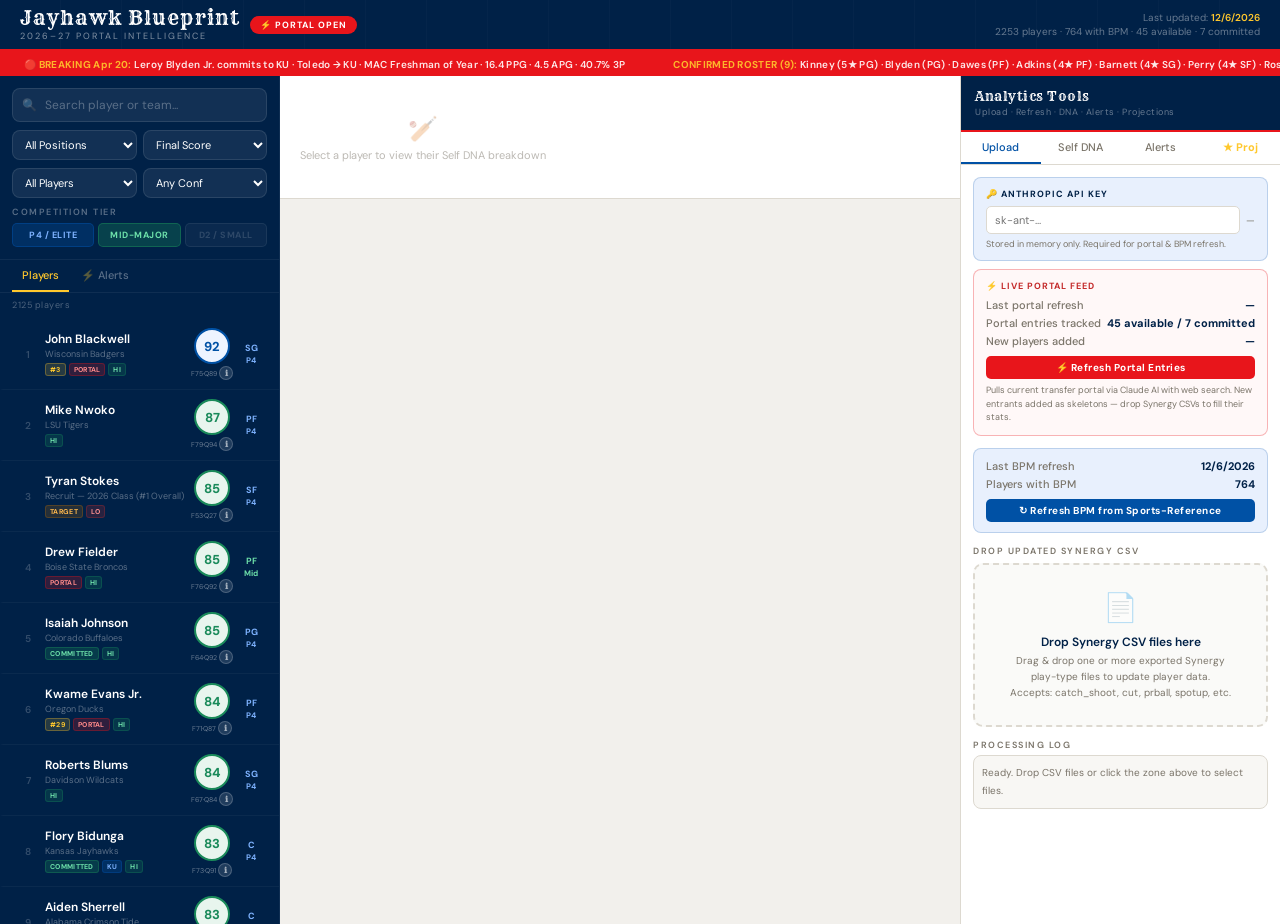
==== index.html @ 36482460 "Initial commit: Jayhawk Blueprint portal tracker" ====
<!DOCTYPE html>
<html lang="en">
<head>
<meta charset="UTF-8">
<meta name="viewport" content="width=device-width,initial-scale=1.0">
<title>Jayhawk Blueprint — 2026-27 Portal Intelligence</title>
<link rel="preconnect" href="https://fonts.googleapis.com">
<link rel="preconnect" href="https://fonts.gstatic.com" crossorigin>
<link href="https://fonts.googleapis.com/css2?family=Rye&family=Playfair+Display:wght@700;900&family=DM+Sans:wght@300;400;500;600&display=swap" rel="stylesheet">
<style>
:root {
  --ku-blue: #0051A5;
  --ku-crimson: #E8151B;
  --ku-gold: #FFC82D;
  --ku-dark: #002147;
  --ku-light: #E8F0FD;
  --bg: #F2F0EC;
  --surface: #FFFFFF;
  --border: #DDD9D0;
  --text: #1A1A1A;
  --muted: #7A7469;
  --radius: 8px;
  --green: #1A8A5A;
  --amber: #B86A00;
  --red: #C42B2B;
}
*{box-sizing:border-box;margin:0;padding:0}
body{font-family:'DM Sans',sans-serif;background:var(--bg);color:var(--text);height:100vh;overflow:hidden;font-size:13px}

/* ── HEADER ── */
.hdr {
  background:var(--ku-dark);
  background-image: repeating-linear-gradient(
    90deg,
    transparent,
    transparent 60px,
    rgba(255,255,255,0.02) 60px,
    rgba(255,255,255,0.02) 61px
  );
  padding:0 20px;
  display:flex;align-items:center;justify-content:space-between;
  height:52px;border-bottom:3px solid var(--ku-crimson);
  flex-shrink:0;
}
.hdr-brand{display:flex;align-items:center;gap:10px}
.hdr-title{font-family:'Rye',serif;font-size:20px;color:#fff;letter-spacing:1px;line-height:1}
.hdr-sub{font-size:9px;color:rgba(255,255,255,0.5);letter-spacing:2px;text-transform:uppercase;margin-top:2px}
.hdr-badge{background:var(--ku-crimson);color:#fff;font-size:9px;font-weight:700;padding:3px 10px;border-radius:20px;letter-spacing:1px;text-transform:uppercase}
.hdr-meta{color:rgba(255,255,255,0.4);font-size:10px;text-align:right}
.hdr-meta span{color:var(--ku-gold);font-weight:600}

/* ── LAYOUT ── */
.app{display:grid;grid-template-columns:280px 1fr 320px;height:calc(100vh - 52px);overflow:hidden;transition:grid-template-columns .3s ease}
.app.proj-expanded{grid-template-columns:0px 1fr 680px}

/* ── LEFT SIDEBAR ── */
.sidebar{background:var(--ku-dark);display:flex;flex-direction:column;overflow:hidden;border-right:1px solid rgba(255,255,255,0.06);transition:opacity .2s}
.app.proj-expanded .sidebar{opacity:0;pointer-events:none;overflow:hidden}

.filter-section{padding:12px;border-bottom:1px solid rgba(255,255,255,0.06)}
.filter-label{font-size:9px;font-weight:600;color:rgba(255,255,255,0.35);text-transform:uppercase;letter-spacing:1.5px;margin-bottom:6px}

.search-wrap{position:relative;margin-bottom:8px}
.search-wrap input{
  width:100%;padding:8px 10px 8px 32px;
  background:rgba(255,255,255,0.07);border:1px solid rgba(255,255,255,0.1);
  border-radius:var(--radius);color:#fff;font-size:12px;font-family:'DM Sans',sans-serif;
  transition:border-color .15s;
}
.search-wrap input:focus{outline:none;border-color:var(--ku-gold)}
.search-wrap input::placeholder{color:rgba(255,255,255,0.3)}
.search-icon{position:absolute;left:10px;top:50%;transform:translateY(-50%);font-size:12px;opacity:.4;pointer-events:none}

.select-row{display:grid;grid-template-columns:1fr 1fr;gap:6px;margin-bottom:8px}
.ctl-select{
  width:100%;padding:6px 8px;background:rgba(255,255,255,0.07);
  border:1px solid rgba(255,255,255,0.1);border-radius:var(--radius);
  color:#fff;font-size:11px;font-family:'DM Sans',sans-serif;cursor:pointer;
}
.ctl-select:focus{outline:none;border-color:var(--ku-gold)}
.ctl-select option{background:#1a2744;color:#fff}

.tier-pills{display:flex;gap:4px}
.tpill{
  flex:1;padding:5px 0;text-align:center;font-size:9px;font-weight:700;
  border-radius:5px;cursor:pointer;border:1.5px solid;letter-spacing:.5px;
  text-transform:uppercase;transition:all .15s;
}
.tpill[data-t="1"]{background:rgba(0,81,165,0.3);color:#7EB3FF;border-color:rgba(0,81,165,0.5)}
.tpill[data-t="2"]{background:rgba(26,138,90,0.3);color:#6DE0AA;border-color:rgba(26,138,90,0.5)}
.tpill[data-t="3"]{background:rgba(100,90,80,0.2);color:rgba(255,255,255,0.3);border-color:rgba(255,255,255,0.1)}
.tpill.off{background:rgba(255,255,255,0.04)!important;color:rgba(255,255,255,0.15)!important;border-color:rgba(255,255,255,0.07)!important}

/* Tab bar */
.tab-bar{display:flex;border-bottom:1px solid rgba(255,255,255,0.06);padding:0 12px;gap:2px;flex-shrink:0}
.stab{background:none;border:none;color:rgba(255,255,255,0.35);font-size:11px;font-family:'DM Sans',sans-serif;
  padding:8px 10px;cursor:pointer;border-bottom:2px solid transparent;font-weight:500;transition:all .15s}
.stab.active{color:var(--ku-gold);border-bottom-color:var(--ku-gold)}

/* Count */
.pcount{padding:6px 12px 4px;font-size:9px;color:rgba(255,255,255,0.3);letter-spacing:.5px}

/* Player list */
.plist{flex:1;overflow-y:auto;padding:4px 0}
.plist::-webkit-scrollbar{width:3px}
.plist::-webkit-scrollbar-thumb{background:rgba(255,255,255,0.1);border-radius:2px}

.prow{
  padding:9px 12px;cursor:pointer;display:grid;
  grid-template-columns:26px 1fr 38px 32px;gap:4px;align-items:center;
  border-left:3px solid transparent;transition:all .12s;
}
.prow:hover{background:rgba(255,255,255,0.05);border-left-color:var(--ku-gold)}
.prow.active{background:rgba(0,81,165,0.25);border-left-color:var(--ku-blue)}
.prow + .prow{border-top:1px solid rgba(255,255,255,0.04)}

.p-rank{font-size:10px;color:rgba(255,255,255,0.2);text-align:center;font-weight:600}
.p-name{font-size:12px;font-weight:600;color:#fff;line-height:1.2;overflow:hidden;text-overflow:ellipsis;white-space:nowrap}
.p-team{font-size:9px;color:rgba(255,255,255,0.35);overflow:hidden;text-overflow:ellipsis;white-space:nowrap;margin-top:1px}
.p-badges{display:flex;gap:3px;margin-top:3px;flex-wrap:wrap}

.badge{display:inline-block;font-size:7px;padding:1px 4px;border-radius:3px;font-weight:700;letter-spacing:.3px;white-space:nowrap}
.bdg-portal{background:rgba(232,21,27,0.2);color:#FF8A8A;border:1px solid rgba(232,21,27,0.3)}
.bdg-ku{background:rgba(0,81,165,0.3);color:#7EB3FF;border:1px solid rgba(0,81,165,0.4)}
.bdg-rank{background:rgba(255,200,45,0.15);color:var(--ku-gold);border:1px solid rgba(255,200,45,0.3)}
.bdg-hi{background:rgba(26,138,90,0.2);color:#6DE0AA;border:1px solid rgba(26,138,90,0.3)}
.bdg-md{background:rgba(184,106,0,0.2);color:#FFB84D;border:1px solid rgba(184,106,0,0.3)}
.bdg-lo{background:rgba(196,43,43,0.2);color:#FF9090;border:1px solid rgba(196,43,43,0.3)}
.bdg-pos{background:rgba(255,255,255,0.08);color:rgba(255,255,255,0.6);border:1px solid rgba(255,255,255,0.12)}
.bdg-signed{background:rgba(26,138,90,0.25);color:#6DE0AA;border:1px solid rgba(26,138,90,0.4)}

.fit-chip{
  width:36px;height:36px;border-radius:50%;display:flex;align-items:center;
  justify-content:center;font-size:13px;font-weight:800;flex-shrink:0;font-family:'DM Sans',sans-serif;
}

.p-pos{font-size:9px;font-weight:700;text-align:center;color:rgba(255,255,255,0.4)}

/* ── MAIN PANEL ── */
.main{display:flex;flex-direction:column;overflow:hidden;background:var(--bg)}

/* Detail header */
.det-hdr{
  background:var(--surface);border-bottom:1px solid var(--border);
  padding:16px 20px;flex-shrink:0;display:flex;align-items:flex-start;gap:14px;
  min-height:90px;
}
.det-name{font-family:'Playfair Display',serif;font-size:24px;font-weight:900;line-height:1;color:var(--ku-dark)}
.det-meta{font-size:11px;color:var(--muted);margin-top:4px}
.det-badges{display:flex;gap:5px;margin-top:8px;flex-wrap:wrap}
.det-badge{padding:3px 10px;border-radius:20px;font-size:10px;font-weight:700;letter-spacing:.3px}
.det-portal{background:#FEE;color:var(--red);border:1px solid #FFCCCB}
.det-ku{background:#EEF4FF;color:var(--ku-blue);border:1px solid #BFCFED}
.det-tgt{background:#FFF8E0;color:var(--amber);border:1px solid #FFE099}
.det-signed{background:#EEFAF4;color:var(--green);border:1px solid #B3DEC8}
.det-empty{display:flex;flex-direction:column;align-items:center;justify-content:center;height:90px;color:var(--muted)}
.det-empty-icon{font-size:24px;margin-bottom:4px;opacity:.3}
.det-empty-txt{font-size:11px;opacity:.5}

.det-fit{width:64px;height:64px;border-radius:50%;display:flex;align-items:center;justify-content:center;font-size:22px;font-weight:900;flex-shrink:0;font-family:'DM Sans',sans-serif}

/* Stats grid */
.det-body{flex:1;overflow-y:auto;padding:16px 20px}
.det-body::-webkit-scrollbar{width:4px}
.det-body::-webkit-scrollbar-thumb{background:var(--border);border-radius:2px}

.stats-grid{display:grid;grid-template-columns:1fr 1fr;gap:12px;margin-bottom:16px}
.stat-card{background:var(--surface);border-radius:var(--radius);padding:12px;border:1px solid var(--border)}
.stat-card-title{font-size:9px;font-weight:700;text-transform:uppercase;letter-spacing:1.5px;color:var(--muted);margin-bottom:10px;display:flex;align-items:center;gap:5px}
.stat-card-title span{width:4px;height:4px;border-radius:50%;display:inline-block}

.stat-row{display:flex;justify-content:space-between;align-items:center;padding:5px 0;border-bottom:1px solid #F5F5F2;font-size:11px}
.stat-row:last-child{border:none}
.stat-key{color:var(--muted);display:flex;align-items:center;gap:4px}
.stat-bench{font-size:9px;color:#CCC}
.stat-val{font-weight:700;display:flex;align-items:center;gap:4px}
.chk-pass{color:var(--green)}
.chk-fail{color:var(--red)}
.val-na{color:#CCC;font-weight:400;font-size:10px}

.scout-card{background:var(--surface);border-radius:var(--radius);padding:12px 14px;border:1px solid var(--border);margin-bottom:12px}
.scout-title{font-size:9px;font-weight:700;text-transform:uppercase;letter-spacing:1.5px;color:var(--muted);margin-bottom:8px}
.scout-text{font-size:11px;line-height:1.7;color:#444}

/* ── RIGHT PANEL ── */
.right{background:var(--surface);border-left:1px solid var(--border);display:flex;flex-direction:column;overflow:hidden}

.right-hdr{
  background:var(--ku-dark);padding:12px 14px;flex-shrink:0;
  border-bottom:2px solid var(--ku-crimson);
}
.right-hdr-title{font-family:'Rye',serif;font-size:13px;color:#fff;letter-spacing:.5px}
.right-hdr-sub{font-size:9px;color:rgba(255,255,255,.4);margin-top:2px;letter-spacing:.5px}

.right-tabs{display:flex;border-bottom:1px solid var(--border);flex-shrink:0}
.rtab{flex:1;padding:8px 6px;font-size:11px;font-weight:500;cursor:pointer;background:none;border:none;
  border-bottom:2px solid transparent;color:var(--muted);font-family:'DM Sans',sans-serif;transition:all .15s}
.rtab.active{color:var(--ku-blue);border-bottom-color:var(--ku-blue)}

.rpanel{flex:1;overflow-y:auto;display:none;padding:12px}
.rpanel.active{display:block}
.rpanel::-webkit-scrollbar{width:4px}
.rpanel::-webkit-scrollbar-thumb{background:var(--border);border-radius:2px}

/* Upload zone */
.upload-zone{
  border:2px dashed var(--border);border-radius:10px;padding:24px;
  text-align:center;cursor:pointer;transition:all .2s;margin-bottom:12px;
  background:#FAFAF8;
}
.upload-zone:hover,.upload-zone.drag{border-color:var(--ku-blue);background:var(--ku-light)}
.upload-icon{font-size:28px;margin-bottom:8px;opacity:.5}
.upload-title{font-size:12px;font-weight:600;color:var(--ku-dark);margin-bottom:3px}
.upload-sub{font-size:10px;color:var(--muted);line-height:1.6}
.upload-input{display:none}

.upload-status{background:#EEFAF4;border:1px solid #B3DEC8;border-radius:var(--radius);padding:8px 10px;font-size:11px;color:var(--green);margin-bottom:8px;display:none}
.upload-error{background:#FEF2F2;border:1px solid #FFCCCB;border-radius:var(--radius);padding:8px 10px;font-size:11px;color:var(--red);margin-bottom:8px;display:none}

.upload-log{background:#F8F7F4;border-radius:var(--radius);padding:8px;font-size:10px;color:var(--muted);line-height:1.8;max-height:120px;overflow-y:auto;border:1px solid var(--border)}

/* Refresh status */
.refresh-card{background:var(--ku-light);border:1px solid rgba(0,81,165,.2);border-radius:var(--radius);padding:10px 12px;margin-bottom:12px}
.refresh-row{display:flex;justify-content:space-between;align-items:center;font-size:11px}
.refresh-label{color:var(--muted);font-weight:500}
.refresh-val{font-weight:700;color:var(--ku-dark)}
.refresh-btn{background:var(--ku-blue);color:#fff;border:none;border-radius:5px;padding:5px 10px;font-size:10px;font-weight:700;cursor:pointer;font-family:'DM Sans',sans-serif;margin-top:8px;width:100%;letter-spacing:.5px}
.refresh-btn:hover{background:var(--ku-dark)}
.refresh-btn:active{transform:scale(.98)}

/* DNA panel */
.dna-group{border:1px solid var(--border);border-radius:var(--radius);overflow:hidden;margin-bottom:10px}
.dna-hdr{padding:8px 10px;font-size:10px;font-weight:700;color:#fff;letter-spacing:.5px}
.dna-row{display:grid;grid-template-columns:1fr 64px 36px;gap:6px;padding:6px 10px;border-bottom:1px solid #F5F5F2;align-items:start;font-size:10px}
.dna-row:last-child{border:none}
.dna-metric{font-weight:600;color:var(--text)}
.dna-desc{font-size:9px;color:var(--muted);margin-top:1px}
.dna-bench{font-weight:800;text-align:center}
.dna-wt{color:var(--muted);text-align:center;font-size:9px}
.req-dot{display:inline-block;width:5px;height:5px;background:var(--red);border-radius:50%;vertical-align:middle;margin-left:3px}

/* Alerts */
.alert-card{border:1px solid #FFE099;border-radius:var(--radius);padding:10px 12px;margin-bottom:8px;background:#FFFBF0}
.alert-lvl{font-size:9px;font-weight:800;color:var(--red);letter-spacing:.5px;text-transform:uppercase;margin-bottom:3px}
.alert-name{font-size:12px;font-weight:700;color:var(--ku-dark);margin-bottom:4px;line-height:1.3}
.alert-body{font-size:10px;color:#555;line-height:1.6}

/* Empty state */
.empty-state{padding:32px 16px;text-align:center;color:rgba(255,255,255,0.25)}
.empty-icon{font-size:32px;margin-bottom:8px;opacity:.4}
.empty-txt{font-size:11px;line-height:1.6}

/* Scrollbar for main */
.det-body::-webkit-scrollbar-track{background:#F5F5F2}

/* ── SCORE BREAKDOWN MODAL ── */
.score-modal-overlay{
  position:fixed;inset:0;background:rgba(0,10,30,0.65);z-index:9999;
  display:flex;align-items:center;justify-content:center;
  opacity:0;pointer-events:none;transition:opacity .18s;
  backdrop-filter:blur(2px);
}
.score-modal-overlay.open{opacity:1;pointer-events:all;}
.score-modal{
  background:#fff;border-radius:12px;width:480px;max-width:95vw;max-height:85vh;
  overflow:hidden;display:flex;flex-direction:column;
  box-shadow:0 24px 64px rgba(0,10,40,0.35);
  transform:translateY(8px) scale(0.98);transition:transform .18s;
}
.score-modal-overlay.open .score-modal{transform:translateY(0) scale(1);}
.score-modal-hdr{
  background:var(--ku-dark);padding:14px 18px;display:flex;align-items:flex-start;justify-content:space-between;
  border-bottom:3px solid var(--ku-crimson);flex-shrink:0;
}
.score-modal-title{font-family:'Rye',serif;font-size:14px;color:#fff;letter-spacing:.5px;line-height:1.3}
.score-modal-sub{font-size:10px;color:rgba(255,255,255,.45);margin-top:3px;line-height:1.4}
.score-modal-close{
  background:none;border:none;color:rgba(255,255,255,.5);font-size:20px;cursor:pointer;
  padding:0 2px;line-height:1;flex-shrink:0;margin-left:12px;
  transition:color .12s;
}
.score-modal-close:hover{color:#fff;}
.score-modal-body{overflow-y:auto;padding:16px 18px;flex:1;}
.score-modal-body::-webkit-scrollbar{width:4px}
.score-modal-body::-webkit-scrollbar-thumb{background:var(--border);border-radius:2px}

.score-section{margin-bottom:16px;}
.score-section-title{
  font-size:9px;font-weight:700;text-transform:uppercase;letter-spacing:1.5px;
  color:var(--muted);margin-bottom:8px;display:flex;align-items:center;gap:6px;
}
.score-section-title::after{content:'';flex:1;height:1px;background:var(--border);}

.score-formula-bar{
  background:#F8F6F0;border:1px solid var(--border);border-radius:8px;
  padding:10px 12px;margin-bottom:14px;
}
.score-formula-eq{font-size:11px;color:var(--text);line-height:1.7;font-family:monospace;}
.score-formula-eq strong{color:var(--ku-blue);}

.score-component-row{
  display:grid;grid-template-columns:1fr 80px 60px;gap:8px;
  align-items:center;padding:5px 0;border-bottom:1px solid #F5F3EF;font-size:11px;
}
.score-component-row:last-child{border:none;}
.score-comp-label{color:var(--text);font-weight:500;line-height:1.3;}
.score-comp-label small{display:block;font-size:9px;color:var(--muted);font-weight:400;margin-top:1px;}
.score-comp-bar-wrap{height:6px;background:#EEE;border-radius:3px;overflow:hidden;}
.score-comp-bar{height:100%;border-radius:3px;transition:width .3s;}
.score-comp-val{font-weight:800;text-align:right;}

.score-weight-chip{
  display:inline-block;background:#EEF4FF;color:var(--ku-blue);
  border:1px solid rgba(0,81,165,.2);border-radius:4px;
  font-size:9px;font-weight:700;padding:1px 5px;margin-left:4px;
}
.score-final-row{
  background:var(--ku-dark);border-radius:8px;padding:10px 14px;
  display:flex;align-items:center;justify-content:space-between;margin-top:10px;
}
.score-final-label{font-size:11px;font-weight:700;color:rgba(255,255,255,.7);}
.score-final-val{font-size:20px;font-weight:900;font-family:'Playfair Display',serif;}

/* info button */
.score-info-btn{
  display:inline-flex;align-items:center;justify-content:center;
  width:15px;height:15px;border-radius:50%;
  background:rgba(0,81,165,0.12);border:1px solid rgba(0,81,165,0.25);
  color:var(--ku-blue);font-size:9px;font-weight:800;
  cursor:pointer;vertical-align:middle;margin-left:5px;
  transition:all .12s;flex-shrink:0;line-height:1;
  font-family:'DM Sans',sans-serif;
}
.score-info-btn:hover{background:var(--ku-blue);color:#fff;border-color:var(--ku-blue);}
.score-info-btn-lg{
  width:18px;height:18px;font-size:10px;
}

/* list panel info btn */
.fit-info-wrap{position:relative;display:flex;flex-direction:column;align-items:center;gap:2px;}
.fit-info-btn{
  width:14px;height:14px;border-radius:50%;
  background:rgba(255,255,255,0.12);border:1px solid rgba(255,255,255,0.2);
  color:rgba(255,255,255,0.6);font-size:8px;font-weight:800;
  cursor:pointer;display:flex;align-items:center;justify-content:center;
  transition:all .12s;
  font-family:'DM Sans',sans-serif;
}
.fit-info-btn:hover{background:var(--ku-gold);color:var(--ku-dark);border-color:var(--ku-gold);}

/* Ticker */
.ticker{height:24px;background:var(--ku-crimson);display:flex;align-items:center;overflow:hidden;flex-shrink:0}
.ticker-inner{display:flex;animation:ticker 40s linear infinite;white-space:nowrap}
.ticker-item{font-size:10px;color:#fff;padding:0 24px;font-weight:600;letter-spacing:.3px;opacity:.9}
.ticker-item strong{color:var(--ku-gold)}
@keyframes ticker{0%{transform:translateX(0)}100%{transform:translateX(-50%)}}

/* Fit color util */
.fc-99{background:#001F5B20;color:#0051A5;border:2px solid #0051A5}
.fc-90{background:#0051A520;color:#0051A5;border:2px solid #3B7FCC}
.fc-80{background:#1A8A5A20;color:#1A8A5A;border:2px solid #1A8A5A}
.fc-70{background:#B86A0020;color:#B86A00;border:2px solid #B86A00}
.fc-lo{background:#C42B2B15;color:#C42B2B;border:2px solid #C42B2B}

</style>
</head>
<body>

<!-- HEADER -->
<div class="hdr">
  <div class="hdr-brand">
    <div>
      <div class="hdr-title">Jayhawk Blueprint</div>
      <div class="hdr-sub">2026–27 Portal Intelligence</div>
    </div>
    <div class="hdr-badge">&#9889; Portal Open</div>
  </div>
  <div class="hdr-meta">
    <div>Last updated: <span id="lastUpdate">—</span></div>
    <div id="playerCount" style="margin-top:1px">— players &middot; — with BPM</div>
  </div>
</div>

<!-- TICKER -->
<div class="ticker">
  <div class="ticker-inner" id="tickerInner">
    <span class="ticker-item"><strong>🔴 BREAKING Apr 20:</strong> Leroy Blyden Jr. commits to KU · Toledo → KU · MAC Freshman of Year · 16.4 PPG · 4.5 APG · 40.7% 3P</span>
    <span class="ticker-item"><strong>CONFIRMED ROSTER (9):</strong> Kinney (5★ PG) · Blyden (PG) · Dawes (PF) · Adkins (4★ PF) · Barnett (4★ SG) · Perry (4★ SF) · Rosario · Mbiya (C, likely) · Allen</span>
    <span class="ticker-item"><strong>HOT TARGETS (portal closes Apr 21):</strong> Tyran Stokes #1 recruit (247CB favors KU) · V. Miller OSU SG visiting today · Anton Bonke 7-2 C · Moustapha Thiam C</span>
    <span class="ticker-item"><strong>MISSED:</strong> Hill Jr. → Tennessee · DeSean Goode → Miami · Terrence Brown → UNC trending · Thiam → Michigan visit (fading for KU)</span>
    <span class="ticker-item"><strong>🔴 BREAKING Apr 20:</strong> Leroy Blyden Jr. commits to KU · Toledo → KU · MAC Freshman of Year · 16.4 PPG · 4.5 APG · 40.7% 3P</span>
    <span class="ticker-item"><strong>CONFIRMED ROSTER (9):</strong> Kinney (5★ PG) · Blyden (PG) · Dawes (PF) · Adkins (4★ PF) · Barnett (4★ SG) · Perry (4★ SF) · Rosario · Mbiya (C, likely) · Allen</span>
    <span class="ticker-item"><strong>HOT TARGETS (portal closes Apr 21):</strong> Tyran Stokes #1 recruit (247CB favors KU) · V. Miller OSU SG visiting today · Anton Bonke 7-2 C · Moustapha Thiam C</span>
    <span class="ticker-item"><strong>MISSED:</strong> Hill Jr. → Tennessee · DeSean Goode → Miami · Terrence Brown → UNC trending · Thiam → Michigan visit (fading for KU)</span>
  </div>
</div>

<!-- APP BODY -->
<div class="app">

  <!-- LEFT: SIDEBAR -->
  <div class="sidebar">
    <div class="filter-section">
      <div class="search-wrap">
        <span class="search-icon">&#128269;</span>
        <input type="text" id="sBox" placeholder="Search player or team..." oninput="filter()">
      </div>
      <div class="select-row">
        <select class="ctl-select" id="posF" onchange="filter()">
          <option value="">All Positions</option>
          <option value="PG">PG</option>
          <option value="SG">SG</option>
          <option value="SF">SF / Wing</option>
          <option value="PF">PF</option>
          <option value="C">C</option>
        </select>
        <select class="ctl-select" id="sortF" onchange="filter()">
          <option value="fit">Final Score</option>
          <option value="v2_ku_fit">KU Fit</option>
          <option value="v2_quality">Player Quality</option>
          <option value="v2_trans">Translation</option>
          <option value="bpm">BPM</option>
          <option value="catch_shoot_ppp">C&amp;S PPP</option>
          <option value="cut_ppp">Cut PPP</option>
          <option value="prball_ppp">P&amp;R BH</option>
          <option value="prroll_ppp">Roll PPP</option>
          <option value="spotup_ppp">Spot-Up</option>
          <option value="poss">Possessions</option>
        </select>
      </div>
      <div class="select-row">
        <select class="ctl-select" id="srcF" onchange="filter()">
          <option value="">All Players</option>
          <option value="portal">Portal (Available)</option>
          <option value="committed">Portal (Committed)</option>
          <option value="allportal">All Portal</option>
          <option value="ku">KU Roster</option>
        </select>
        <select class="ctl-select" id="confF" onchange="filter()">
          <option value="">Any Conf</option>
          <option value="HIGH">High conf</option>
          <option value="MED">Med+</option>
        </select>
      </div>
      <div class="filter-label" style="margin-bottom:5px">Competition Tier</div>
      <div class="tier-pills">
        <div class="tpill" data-t="1" onclick="toggleTier(1)">P4 / Elite</div>
        <div class="tpill" data-t="2" onclick="toggleTier(2)">Mid-Major</div>
        <div class="tpill off" data-t="3" onclick="toggleTier(3)">D2 / Small</div>
      </div>
    </div>

    <div class="tab-bar">
      <button class="stab active" data-v="pool" onclick="showSTab('pool')">Players</button>
      <button class="stab" data-v="alerts" onclick="showSTab('alerts')">&#9889; Alerts</button>
    </div>

    <div id="pcount" class="pcount">— players</div>
    <div class="plist" id="plist"></div>
    <div id="salerts" style="display:none;flex:1;overflow-y:auto;padding:8px">
      <div id="alertListS"></div>
    </div>
  </div>

  <!-- CENTER: MAIN DETAIL -->
  <div class="main">
    <div class="det-hdr" id="detHdr">
      <div class="det-empty">
        <div class="det-empty-icon">&#127951;</div>
        <div class="det-empty-txt">Select a player to view their Self DNA breakdown</div>
      </div>
    </div>
    <div class="det-body" id="detBody">
      <!-- populated on player select -->
    </div>
  </div>

  <!-- RIGHT: TOOLS PANEL -->
  <div class="right">
    <div class="right-hdr">
      <div class="right-hdr-title">Analytics Tools</div>
      <div class="right-hdr-sub">Upload &middot; Refresh &middot; DNA &middot; Alerts &middot; Projections</div>
    </div>
    <div class="right-tabs">
      <button class="rtab active" onclick="showRTab('upload')">Upload</button>
      <button class="rtab" onclick="showRTab('dna')">Self DNA</button>
      <button class="rtab" onclick="showRTab('alerts')">Alerts</button>
      <button class="rtab" onclick="showRTab('projections')" style="color:var(--ku-gold);font-weight:700">&#9733; Proj</button>
    </div>

    <!-- UPLOAD TAB -->
    <div class="rpanel active" id="rtab-upload">

      <!-- API Key -->
      <div class="refresh-card" style="margin-bottom:8px">
        <div style="font-size:9px;font-weight:700;color:var(--ku-dark);text-transform:uppercase;letter-spacing:1px;margin-bottom:6px">&#128273; Anthropic API Key</div>
        <div style="display:flex;gap:6px;align-items:center">
          <input type="password" id="apiKeyInput" placeholder="sk-ant-..." style="flex:1;padding:6px 8px;font-size:11px;border:1px solid var(--border);border-radius:5px;font-family:'DM Sans',sans-serif;color:var(--text)" oninput="saveApiKey()">
          <span id="apiKeyStatus" style="font-size:10px;color:var(--muted)">—</span>
        </div>
        <div style="font-size:9px;color:var(--muted);margin-top:4px">Stored in memory only. Required for portal &amp; BPM refresh.</div>
      </div>

      <!-- Portal Refresh -->
      <div class="refresh-card" style="border-color:rgba(232,21,27,.3);background:#fff8f8">
        <div style="font-size:9px;font-weight:700;color:var(--red);text-transform:uppercase;letter-spacing:1px;margin-bottom:6px">&#9889; Live Portal Feed</div>
        <div class="refresh-row">
          <span class="refresh-label">Last portal refresh</span>
          <span class="refresh-val" id="portalRefreshTime">—</span>
        </div>
        <div class="refresh-row" style="margin-top:4px">
          <span class="refresh-label">Portal entries tracked</span>
          <span class="refresh-val" id="portalCount">—</span>
        </div>
        <div class="refresh-row" style="margin-top:4px">
          <span class="refresh-label">New players added</span>
          <span class="refresh-val" id="portalNewCount">—</span>
        </div>
        <button class="refresh-btn" style="background:var(--ku-crimson)" onclick="refreshPortal(this)">&#9889; Refresh Portal Entries</button>
        <div style="font-size:9px;color:var(--muted);margin-top:5px;line-height:1.5">Pulls current transfer portal via Claude AI with web search. New entrants added as skeletons — drop Synergy CSVs to fill their stats.</div>
      </div>

      <!-- BPM Refresh -->
      <div class="refresh-card">
        <div class="refresh-row">
          <span class="refresh-label">Last BPM refresh</span>
          <span class="refresh-val" id="bpmRefresh">—</span>
        </div>
        <div class="refresh-row" style="margin-top:4px">
          <span class="refresh-label">Players with BPM</span>
          <span class="refresh-val" id="bpmCount">—</span>
        </div>
        <button class="refresh-btn" onclick="refreshBPM(this)">&#8635; Refresh BPM from Sports-Reference</button>
      </div>

      <div class="filter-label" style="margin-bottom:6px;color:var(--muted)">Drop Updated Synergy CSV</div>
      <div class="upload-zone" id="dropZone"
        ondragover="event.preventDefault();this.classList.add('drag')"
        ondragleave="this.classList.remove('drag')"
        ondrop="handleDrop(event)"
        onclick="document.getElementById('csvInput').click()">
        <div class="upload-icon">&#128196;</div>
        <div class="upload-title">Drop Synergy CSV files here</div>
        <div class="upload-sub">
          Drag &amp; drop one or more exported Synergy<br>
          play-type files to update player data.<br>
          Accepts: catch_shoot, cut, prball, spotup, etc.
        </div>
      </div>
      <input type="file" id="csvInput" class="upload-input" multiple accept=".csv" onchange="handleFiles(this.files)">

      <div class="upload-status" id="uploadStatus"></div>
      <div class="upload-error" id="uploadError"></div>

      <div class="filter-label" style="margin-bottom:4px;color:var(--muted)">Processing Log</div>
      <div class="upload-log" id="uploadLog">Ready. Drop CSV files or click the zone above to select files.</div>
    </div>

    <!-- DNA TAB -->
    <div class="rpanel" id="rtab-dna">
      <div id="dnaContent"></div>
    </div>

    <!-- ALERTS TAB -->
    <div class="rpanel" id="rtab-alerts">
      <div id="alertsContent"></div>
    </div>

    <!-- ROSTER TAB -->

    <!-- PROJECTIONS TAB -->
    <div class="rpanel" id="rtab-projections" style="padding:0;overflow:hidden">
      <div style="display:flex;height:100%;overflow:hidden">

        <!-- LEFT COLUMN: Roster Builder -->
        <div style="width:280px;flex-shrink:0;border-right:1px solid var(--border);display:flex;flex-direction:column;overflow:hidden">
          <div style="padding:12px 14px;border-bottom:1px solid var(--border);background:#FAFAF8;flex-shrink:0">
            <div style="font-size:11px;font-weight:800;color:var(--ku-dark);margin-bottom:2px">&#127951; 2026-27 Roster Builder</div>
            <div style="font-size:9px;color:var(--muted)">Add players to see rankings update live</div>
          </div>

          <!-- Add player form -->
          <div style="padding:10px 12px;border-bottom:1px solid var(--border);flex-shrink:0;background:#fff">
            <div style="font-size:9px;font-weight:700;color:var(--muted);text-transform:uppercase;letter-spacing:1px;margin-bottom:7px">+ Add Player</div>
            <input id="projPlayerName" placeholder="Name (matches portal list)..." list="projPlayerList"
              style="width:100%;box-sizing:border-box;padding:6px 8px;font-size:11px;border:1px solid var(--border);border-radius:5px;font-family:inherit;margin-bottom:5px"
              oninput="onProjNameInput()">
            <datalist id="projPlayerList"></datalist>
            <div style="display:grid;grid-template-columns:1fr 1fr;gap:5px;margin-bottom:5px">
              <select id="projPlayerPos" style="padding:5px 6px;font-size:11px;border:1px solid var(--border);border-radius:5px;font-family:inherit">
                <option value="">Position</option>
                <option>PG</option><option>SG</option><option>SF</option><option>PF</option><option>C</option>
              </select>
              <select id="projPlayerStatus" style="padding:5px 6px;font-size:11px;border:1px solid var(--border);border-radius:5px;font-family:inherit">
                <option value="returning">Returning</option>
                <option value="portal_commit">Transfer</option>
                <option value="recruit">Recruit</option>
              </select>
            </div>
            <div style="display:grid;grid-template-columns:80px 1fr;gap:5px;margin-bottom:6px">
              <input id="projPlayerStars" type="number" min="1" max="5" placeholder="Stars" style="padding:5px 6px;font-size:11px;border:1px solid var(--border);border-radius:5px;font-family:inherit">
              <input id="projPlayerStats" placeholder="PPG/RPG (e.g. 14.2/6.1)" style="padding:5px 6px;font-size:11px;border:1px solid var(--border);border-radius:5px;font-family:inherit">
            </div>
            <div id="projPlayerPreview" style="display:none;background:var(--ku-light);border:1px solid rgba(0,81,165,.2);border-radius:5px;padding:6px 8px;font-size:10px;color:var(--ku-dark);margin-bottom:6px;line-height:1.5"></div>
            <button onclick="addPlayerToProj()" style="width:100%;padding:7px;background:var(--ku-blue);color:#fff;border:none;border-radius:5px;font-size:11px;font-weight:700;cursor:pointer;font-family:inherit;letter-spacing:.3px">+ Add to Roster</button>
          </div>

          <!-- Roster list -->
          <div style="flex:1;overflow-y:auto;padding:8px 12px">
            <div style="font-size:9px;font-weight:700;color:var(--muted);text-transform:uppercase;letter-spacing:1px;margin-bottom:6px;display:flex;align-items:center;justify-content:space-between">
              <span>Current Roster</span>
              <span id="projPlayerCount" style="background:var(--ku-blue);color:#fff;border-radius:10px;padding:1px 7px;font-size:8px">—</span>
            </div>
            <div id="projRosterCards" style="display:flex;flex-direction:column;gap:5px"></div>
            <div style="margin-top:8px;padding:5px 0;border-top:1px solid var(--border)">
              <button onclick="resetProjRoster()" style="font-size:9px;color:var(--muted);background:none;border:none;cursor:pointer;font-family:inherit;text-decoration:underline">Reset to confirmed roster</button>
            </div>
          </div>
        </div>

        <!-- RIGHT COLUMN: Rankings & Analysis -->
        <div style="flex:1;overflow-y:auto;padding:14px 16px">

          <!-- Header row -->
          <div style="display:flex;align-items:center;justify-content:space-between;margin-bottom:12px">
            <div>
              <div style="font-size:13px;font-weight:800;color:var(--ku-dark);font-family:'Playfair Display',serif">National Ranking Projection</div>
              <div id="projLastUpdated" style="font-size:9px;color:var(--muted);margin-top:2px">Sources: 247Sports · ESPN · KUSports · The Field of 68</div>
            </div>
            <button onclick="refreshProjections()" style="background:var(--ku-blue);color:#fff;border:none;border-radius:6px;padding:6px 12px;font-size:10px;font-weight:700;cursor:pointer;font-family:inherit;letter-spacing:.5px">&#8635; REFRESH</button>
          </div>

          <!-- Big rank + score row -->
          <div style="display:grid;grid-template-columns:1fr 1fr;gap:10px;margin-bottom:14px">

            <!-- National rank card -->
            <div style="background:var(--ku-dark);border-radius:10px;padding:16px;text-align:center">
              <div style="font-size:9px;color:rgba(255,255,255,.4);text-transform:uppercase;letter-spacing:1.5px;margin-bottom:6px">Projected Rank</div>
              <div id="projRankNum" style="font-family:'Playfair Display',serif;font-size:42px;font-weight:900;color:var(--ku-gold);line-height:1">#—</div>
              <div id="projRankRange" style="font-size:10px;color:rgba(255,255,255,.45);margin-top:4px">Range: — to —</div>
              <div id="projRankLabel" style="font-size:11px;color:rgba(255,255,255,.75);margin-top:6px;font-weight:600">—</div>
              <div style="margin-top:10px;background:rgba(255,255,255,.08);border-radius:4px;height:6px;overflow:hidden">
                <div id="projRankBar" style="height:100%;background:linear-gradient(90deg,var(--ku-crimson),var(--ku-gold));border-radius:4px;transition:width .5s;width:0%"></div>
              </div>
              <div style="display:flex;justify-content:space-between;font-size:7px;color:rgba(255,255,255,.2);margin-top:3px"><span>#1</span><span>Top 5</span><span>Top 10</span><span>Top 25</span><span>NR</span></div>
            </div>

            <!-- Composite score card -->
            <div style="background:#fff;border:1px solid var(--border);border-radius:10px;padding:14px">
              <div style="font-size:9px;font-weight:700;color:var(--muted);text-transform:uppercase;letter-spacing:1px;margin-bottom:8px">Roster Composite Score</div>
              <div style="text-align:center;margin-bottom:10px">
                <div id="projCompositeNum" style="font-family:'Playfair Display',serif;font-size:36px;font-weight:900;color:var(--ku-blue)">—<span style="font-size:14px;color:var(--muted)">/100</span></div>
                <div id="projCompositeLabel" style="font-size:10px;color:var(--muted);margin-top:2px">—</div>
              </div>
              <div id="projMiniScores" style="display:flex;flex-direction:column;gap:4px"></div>
            </div>
          </div>

          <!-- Score breakdown bars -->
          <div style="background:#fff;border:1px solid var(--border);border-radius:8px;padding:12px 14px;margin-bottom:12px">
            <div style="font-size:10px;font-weight:700;color:var(--ku-dark);margin-bottom:10px;display:flex;align-items:center;gap:6px">
              &#128200; Metrics Breakdown
              <span style="font-size:9px;color:var(--muted);font-weight:400">— 8-component model calibrated to historical AP Top 25 data</span>
            </div>
            <div id="projScoreBreakdown" style="display:grid;grid-template-columns:1fr 1fr;gap:8px 16px"></div>
          </div>

          <!-- Two-col bottom section -->
          <div style="display:grid;grid-template-columns:1fr 1fr;gap:10px;margin-bottom:12px">
            <!-- Strengths -->
            <div style="background:#EEFAF4;border:1px solid #B3DEC8;border-radius:8px;padding:10px 12px">
              <div style="font-size:9px;font-weight:700;color:var(--green);text-transform:uppercase;letter-spacing:1px;margin-bottom:6px">&#10003; Strengths</div>
              <div id="projStrengths" style="font-size:10px;color:#333;line-height:1.7"></div>
            </div>
            <!-- Gaps -->
            <div style="background:#FEF2F2;border:1px solid #FFCCCB;border-radius:8px;padding:10px 12px">
              <div style="font-size:9px;font-weight:700;color:var(--red);text-transform:uppercase;letter-spacing:1px;margin-bottom:6px">&#9888; Critical Gaps</div>
              <div id="projGaps" style="font-size:10px;color:#333;line-height:1.7"></div>
            </div>
          </div>

          <!-- ── ROSTER NEED SCORE ── -->
          <div style="background:#fff;border:1px solid var(--border);border-radius:8px;padding:12px 14px;margin-bottom:12px">
            <div style="display:flex;align-items:center;justify-content:space-between;margin-bottom:10px">
              <div style="font-size:10px;font-weight:700;color:var(--ku-dark);display:flex;align-items:center;gap:6px">
                &#127919; Roster Need Score
                <span style="font-size:8px;font-weight:600;color:var(--muted);font-style:italic">How well current roster fills KU's critical needs</span>
              </div>
              <div id="rnsOverallBadge" style="font-size:13px;font-weight:900;min-width:38px;text-align:center"></div>
            </div>
            <div id="rosterNeedScoreContent" style="display:flex;flex-direction:column;gap:6px"></div>
          </div>

          <!-- National context table -->
          <div style="background:#fff;border:1px solid var(--border);border-radius:8px;padding:12px 14px;margin-bottom:12px">
            <div style="font-size:10px;font-weight:700;color:var(--ku-dark);margin-bottom:8px">&#127942; 2026-27 National Landscape</div>
            <div id="projNationalContext" style="display:flex;flex-direction:column;gap:3px"></div>
          </div>

          <!-- Portal Watch -->
          <div style="background:#fff;border:1px solid var(--border);border-radius:8px;padding:12px 14px;margin-bottom:12px">
            <div style="font-size:10px;font-weight:700;color:var(--ku-dark);margin-bottom:8px;display:flex;align-items:center;gap:6px">
              &#9889; Portal Watch
              <span style="font-size:8px;font-weight:600;background:var(--ku-crimson);color:#fff;border-radius:10px;padding:1px 7px;letter-spacing:.5px">PORTAL CLOSES APR 21</span>
            </div>
            <div style="display:grid;grid-template-columns:1fr 1fr;gap:6px">
              <!-- Hot targets -->
              <div>
                <div style="font-size:8px;font-weight:700;color:var(--green);text-transform:uppercase;letter-spacing:1px;margin-bottom:5px">&#128293; Hot Targets</div>
                <div style="display:flex;flex-direction:column;gap:4px">
                  <div style="background:#EEFAF4;border:1px solid #B3DEC8;border-radius:5px;padding:5px 8px">
                    <div style="font-size:10px;font-weight:700;color:var(--ku-dark)">Tyran Stokes — PF/SF</div>
                    <div style="font-size:9px;color:var(--muted)">#1 recruit 2026 · 247CB crystal ball favors KU · KY visit didn't close</div>
                  </div>
                  <div style="background:#EEFAF4;border:1px solid #B3DEC8;border-radius:5px;padding:5px 8px">
                    <div style="font-size:10px;font-weight:700;color:var(--ku-dark)">Vyctorius Miller — SG</div>
                    <div style="font-size:9px;color:var(--muted)">OSU · visiting KU today · 10.8 PPG · 37.5% 3P · 6'5" wing</div>
                  </div>
                  <div style="background:#EEFAF4;border:1px solid #B3DEC8;border-radius:5px;padding:5px 8px">
                    <div style="font-size:10px;font-weight:700;color:var(--ku-dark)">Anton Bonke — C</div>
                    <div style="font-size:9px;color:var(--muted)">Charlotte · 7'2" · 10.6/8.3/1.5 BLK · visited KU this week</div>
                  </div>
                </div>
              </div>
              <!-- Missed/Long shots -->
              <div>
                <div style="font-size:8px;font-weight:700;color:var(--red);text-transform:uppercase;letter-spacing:1px;margin-bottom:5px">&#10060; Missed / Fading</div>
                <div style="display:flex;flex-direction:column;gap:4px">
                  <div style="background:#FEF2F2;border:1px solid #FFCCCB;border-radius:5px;padding:5px 8px">
                    <div style="font-size:10px;font-weight:700;color:#666;text-decoration:line-through">Terrence Hill Jr.</div>
                    <div style="font-size:9px;color:var(--red)">→ Tennessee · VCU · 15.0 PPG · 37% 3P</div>
                  </div>
                  <div style="background:#FEF2F2;border:1px solid #FFCCCB;border-radius:5px;padding:5px 8px">
                    <div style="font-size:10px;font-weight:700;color:#666;text-decoration:line-through">DeSean Goode</div>
                    <div style="font-size:9px;color:var(--red)">→ Miami · Robert Morris · 15.2/8.7</div>
                  </div>
                  <div style="background:#FFF8E6;border:1px solid #FFE099;border-radius:5px;padding:5px 8px">
                    <div style="font-size:10px;font-weight:700;color:var(--amber)">Moustapha Thiam — C</div>
                    <div style="font-size:9px;color:var(--muted)">Cincinnati · 12.8/7.1 · Michigan visit Mon · fading</div>
                  </div>
                  <div style="background:#FFF8E6;border:1px solid #FFE099;border-radius:5px;padding:5px 8px">
                    <div style="font-size:10px;font-weight:700;color:var(--amber)">Terrence Brown — SG</div>
                    <div style="font-size:9px;color:var(--muted)">Utah · 19.9 PPG · visited KU · UNC trending</div>
                  </div>
                </div>
              </div>
            </div>
          </div>

          <!-- Outlook -->
          <div style="background:#F8F6F0;border:1px solid var(--border);border-radius:8px;padding:12px 14px">
            <div style="font-size:9px;font-weight:700;color:var(--muted);text-transform:uppercase;letter-spacing:1px;margin-bottom:6px">&#128203; Staff Outlook</div>
            <div id="projOutlook" style="font-size:11px;color:var(--text);line-height:1.8">Loading...</div>
          </div>

        </div>
      </div>
    </div>
  </div>
</div>

<script>
var PLAYERS = [{"name": "John Blackwell", "team": "Wisconsin Badgers", "height": "6'4\"", "elig": "Junior", "catch_shoot_ppp": 1.338, "catch_shoot_poss": 4.6, "catch_shoot_efg": 66.9, "catch_shoot_fg": 45.2, "cut_ppp": 1.5, "cut_poss": 0.9, "cut_fg": 75.0, "handoff_ppp": 0.9, "handoff_poss": 0.9, "handoff_fg": 40.9, "iso_ppp": 1.017, "iso_poss": 1.7, "iso_fg": 41.2, "off_screen_ppp": 1.545, "off_screen_poss": 0.6, "off_screen_fg": 55.6, "oreb_ppp": 0.824, "oreb_poss": 0.5, "oreb_fg": 18.2, "overall_ppp": 1.077, "overall_poss": 17.7, "total_to_pct": 9.2, "overall_efg": 53.4, "prball_ppp": 0.904, "prball_poss": 4.3, "prball_fg": 37.3, "prball_to": 11.6, "postup_ppp": 0.933, "postup_poss": 0.4, "postup_fg": 27.3, "spotup_ppp": 1.179, "spotup_poss": 4.8, "spotup_efg": 61.4, "spotup_fg": 44.8, "transition_ppp": 1.038, "transition_poss": 2.4, "transition_fg": 42.9, "poss": 21.1, "tier": 1, "portal": true, "ku": false, "priority": "HIGH", "portal_rank": 3, "bpm": 5.95, "obpm": 3.73, "dbpm": 2.22, "per": 20.8, "usg": 26.0, "ts": 58.2, "mp": 7100, "bpm_g": 35, "orb_pct": 4.5, "drb_pct": 13.9, "ast_pct": 14.0, "stl_pct": 1.8, "blk_pct": 0.5, "tov_pct": 0.1, "fta_rate": 0.315, "pos": "SG", "pos_source": "sr:G", "fit": 89, "conf": "HIGH", "v2_ku_fit": 67, "v2_quality": 92, "v2_trans": 97, "v2_need": 100, "v2_conf": 90}, {"name": "Terrence Hill Jr.", "team": "Virginia Commonwealth Rams", "height": "6'3\"", "elig": "Sophomore", "catch_shoot_ppp": 1.263, "catch_shoot_poss": 3.8, "catch_shoot_efg": 62.0, "catch_shoot_fg": 41.6, "handoff_ppp": 1.081, "handoff_poss": 1.0, "handoff_fg": 48.3, "iso_ppp": 0.885, "iso_poss": 0.7, "iso_fg": 36.4, "off_screen_ppp": 0.962, "off_screen_poss": 0.7, "off_screen_fg": 34.8, "overall_ppp": 1.135, "overall_poss": 12.9, "total_to_pct": 8.6, "overall_efg": 57.3, "prball_ppp": 0.993, "prball_poss": 3.9, "prball_fg": 46.2, "prball_to": 13.6, "prroll_ppp": 0.923, "prroll_poss": 0.4, "prroll_fg": 38.5, "spotup_ppp": 1.327, "spotup_poss": 2.9, "spotup_efg": 63.2, "spotup_fg": 45.3, "transition_ppp": 1.238, "transition_poss": 2.2, "transition_fg": 51.5, "poss": 15.6, "tier": 2, "portal": true, "ku": false, "priority": "MEDIUM", "portal_rank": 25, "bpm": 7.93, "obpm": 7.13, "dbpm": 0.8, "per": 23.0, "usg": 26.1, "ts": 62.2, "mp": 901, "bpm_g": 36, "pos": "SG", "pos_source": "height", "fit": 85, "conf": "HIGH", "v2_ku_fit": 73, "v2_quality": 94, "v2_trans": 84, "v2_need": 94, "v2_conf": 82}, {"name": "Ade Popoola", "team": "Tulsa Golden Hurricane", "height": "6'5\"", "elig": "Junior", "catch_shoot_ppp": 1.407, "catch_shoot_poss": 4.8, "catch_shoot_efg": 70.1, "catch_shoot_fg": 46.7, "cut_ppp": 1.125, "cut_poss": 0.4, "cut_fg": 64.3, "handoff_ppp": 0.688, "handoff_poss": 1.3, "handoff_fg": 24.4, "iso_ppp": 0.308, "iso_poss": 0.3, "iso_fg": 11.1, "off_screen_ppp": 1.353, "off_screen_poss": 0.9, "off_screen_fg": 46.9, "overall_ppp": 1.043, "overall_poss": 10.4, "total_to_pct": 11.4, "overall_efg": 56.8, "prball_ppp": 0.833, "prball_poss": 0.9, "prball_fg": 37.0, "prball_to": 19.4, "spotup_ppp": 1.339, "spotup_poss": 3.2, "spotup_efg": 67.3, "spotup_fg": 46.0, "transition_ppp": 1.012, "transition_poss": 2.2, "transition_fg": 43.3, "poss": 14.0, "tier": 1, "bpm": 4.19, "obpm": 2.49, "dbpm": 1.7, "per": 14.9, "usg": 18.1, "ts": 58.4, "mp": 1091, "bpm_g": 32, "pos": "SF", "pos_source": "height", "fit": 85, "conf": "HIGH", "v2_ku_fit": 68, "v2_quality": 91, "v2_trans": 98, "v2_need": 71, "v2_conf": 85}, {"name": "Flory Bidunga", "team": "Kansas Jayhawks", "height": "6'9\"", "elig": "Sophomore", "cut_ppp": 1.273, "cut_poss": 2.2, "cut_fg": 68.3, "oreb_ppp": 1.131, "oreb_poss": 1.7, "oreb_fg": 57.4, "overall_ppp": 1.124, "overall_poss": 11.7, "total_to_pct": 13.1, "overall_efg": 63.4, "prroll_ppp": 1.342, "prroll_poss": 2.1, "prroll_fg": 75.0, "postup_ppp": 1.017, "postup_poss": 3.3, "postup_fg": 58.1, "spotup_ppp": 0.75, "spotup_poss": 0.6, "spotup_efg": 35.3, "spotup_fg": 35.3, "transition_ppp": 1.522, "transition_poss": 0.7, "transition_fg": 75.0, "poss": 10.6, "tier": 1, "portal": true, "ku": true, "priority": "RETENTION", "portal_rank": 1, "bpm": 10.68, "obpm": 5.07, "dbpm": 5.61, "per": 24.4, "usg": 19.1, "ts": 64.7, "mp": 1104, "bpm_g": 35, "orb_pct": 11.2, "drb_pct": 18.4, "ast_pct": 9.7, "stl_pct": 1.4, "blk_pct": 9.0, "tov_pct": 0.1, "fta_rate": 0.347, "pos": "C", "pos_source": "sr:F", "fit": 85, "conf": "HIGH", "committed_to": "Louisville Cardinals", "v2_ku_fit": 74, "v2_quality": 95, "v2_trans": 97, "v2_need": 53, "v2_conf": 79}, {"name": "Tyran Stokes", "team": "Recruit — 2026 Class (#1 Overall)", "elig": "Freshman", "height": "6'7\"", "pos": "PF", "tier": 1, "fit": 85, "poss": 0, "conf": "LOW", "portal": false, "ku": false, "priority": "TOP TARGET", "portal_rank": null, "note": "#1 overall recruit. 6-7/230 SF. Projected elite Cut/Iso/Transition. Self DNA wing archetype. Self return boosted recruitment significantly.", "catch_shoot_ppp": 1.08, "cut_ppp": 1.35, "prball_ppp": 0, "prball_to": 0, "prroll_ppp": null, "postup_ppp": null, "spotup_ppp": 1.1, "off_screen_ppp": 1.12, "iso_ppp": 1.08, "transition_ppp": 1.22, "oreb_ppp": null, "handoff_ppp": null, "catch_shoot_fg": null, "cut_fg": null, "postup_fg": null, "catch_shoot_efg": null, "spotup_efg": null, "bpm": null, "obpm": null, "dbpm": null, "per": null, "usg": null, "ts": null, "mp": null, "bpm_g": null, "pos_source": "height", "v2_ku_fit": 0, "v2_quality": 0, "v2_trans": 0, "v2_need": 0, "v2_conf": 0}, {"name": "Drew Fielder", "team": "Boise State Broncos", "height": "6'11\"", "elig": "Junior", "catch_shoot_ppp": 1.303, "catch_shoot_poss": 2.4, "catch_shoot_efg": 65.1, "catch_shoot_fg": 43.4, "cut_ppp": 1.225, "cut_poss": 1.3, "cut_fg": 61.3, "iso_ppp": 0.474, "iso_poss": 0.6, "iso_fg": 25.0, "oreb_ppp": 1.382, "oreb_poss": 1.1, "oreb_fg": 69.2, "overall_ppp": 1.123, "overall_poss": 13.0, "total_to_pct": 13.2, "overall_efg": 60.6, "prroll_ppp": 0.987, "prroll_poss": 2.4, "prroll_fg": 42.9, "postup_ppp": 1.103, "postup_poss": 3.6, "postup_fg": 59.0, "spotup_ppp": 1.406, "spotup_poss": 2.0, "spotup_efg": 75.9, "spotup_fg": 53.4, "transition_ppp": 1.303, "transition_poss": 1.0, "transition_fg": 64.3, "poss": 14.4, "tier": 2, "portal": true, "ku": false, "priority": "BIG NEED", "bpm": 7.88, "obpm": 6.53, "dbpm": 1.35, "per": 25.8, "usg": 28.6, "ts": 64.3, "mp": 759, "bpm_g": 32, "orb_pct": 9.6, "drb_pct": 20.5, "ast_pct": 13.0, "stl_pct": 1.0, "blk_pct": 2.5, "tov_pct": 0.1, "fta_rate": 0.392, "pos": "PF", "pos_source": "height", "fit": 84, "conf": "HIGH", "v2_ku_fit": 72, "v2_quality": 94, "v2_trans": 85, "v2_need": 74, "v2_conf": 84}, {"name": "Trey Autry", "team": "George Washington Revolutionaries", "height": "6'4\"", "elig": "Junior", "catch_shoot_ppp": 1.168, "catch_shoot_poss": 5.4, "catch_shoot_efg": 57.6, "catch_shoot_fg": 38.4, "cut_ppp": 1.364, "cut_poss": 0.6, "cut_fg": 72.2, "handoff_ppp": 0.889, "handoff_poss": 0.5, "handoff_fg": 33.3, "off_screen_ppp": 0.75, "off_screen_poss": 0.6, "off_screen_fg": 27.8, "oreb_ppp": 1.077, "oreb_poss": 0.4, "oreb_fg": 60.0, "overall_ppp": 1.119, "overall_poss": 9.6, "total_to_pct": 9.5, "overall_efg": 58.4, "prball_ppp": 1.107, "prball_poss": 0.8, "prball_fg": 38.1, "prball_to": 10.7, "spotup_ppp": 1.24, "spotup_poss": 4.5, "spotup_efg": 59.9, "spotup_fg": 41.5, "transition_ppp": 1.286, "transition_poss": 1.4, "transition_fg": 56.1, "poss": 14.2, "tier": 1, "portal": false, "ku": false, "priority": "", "bpm": 2.65, "obpm": 1.93, "dbpm": 0.72, "per": 16.1, "usg": 17.2, "ts": 57.6, "mp": 7026, "bpm_g": 35, "pos": "SF", "pos_source": "height", "fit": 84, "conf": "HIGH", "v2_ku_fit": 73, "v2_quality": 86, "v2_trans": 97, "v2_need": 57, "v2_conf": 85}, {"name": "Sam Orme", "team": "Belmont Bruins", "height": "6'9\"", "elig": "Sophomore", "catch_shoot_ppp": 1.185, "catch_shoot_poss": 4.1, "catch_shoot_efg": 59.2, "catch_shoot_fg": 39.5, "cut_ppp": 1.5, "cut_poss": 1.7, "cut_fg": 78.0, "handoff_ppp": 1.083, "handoff_poss": 0.4, "handoff_fg": 55.6, "off_screen_ppp": 1.237, "off_screen_poss": 1.3, "off_screen_fg": 54.5, "oreb_ppp": 1.353, "oreb_poss": 0.6, "oreb_fg": 68.8, "overall_ppp": 1.179, "overall_poss": 10.8, "total_to_pct": 10.3, "overall_efg": 64.9, "prroll_ppp": 1.0, "prroll_poss": 0.7, "prroll_fg": 44.4, "postup_ppp": 1.308, "postup_poss": 0.9, "postup_fg": 66.7, "spotup_ppp": 1.193, "spotup_poss": 2.9, "spotup_efg": 60.5, "spotup_fg": 43.2, "transition_ppp": 1.342, "transition_poss": 1.3, "transition_fg": 60.6, "poss": 13.9, "tier": 2, "portal": false, "ku": false, "priority": "", "bpm": 5.91, "obpm": 4.16, "dbpm": 1.75, "per": 21.3, "usg": 21.3, "ts": 65.3, "mp": 744, "bpm_g": 29, "orb_pct": 5.4, "drb_pct": 16.5, "ast_pct": 12.7, "stl_pct": 2.1, "blk_pct": 3.5, "tov_pct": 0.1, "fta_rate": 0.169, "pos": "PF", "pos_source": "height", "fit": 84, "conf": "HIGH", "v2_ku_fit": 72, "v2_quality": 95, "v2_trans": 85, "v2_need": 71, "v2_conf": 84}, {"name": "Jaylen Petty", "team": "Texas Tech Red Raiders", "height": "6'1\"", "elig": "Freshman", "catch_shoot_ppp": 1.22, "catch_shoot_poss": 3.6, "catch_shoot_efg": 61.0, "catch_shoot_fg": 40.7, "handoff_ppp": 1.118, "handoff_poss": 0.5, "handoff_fg": 50.0, "iso_ppp": 1.29, "iso_poss": 0.9, "iso_fg": 54.2, "off_screen_ppp": 1.091, "off_screen_poss": 0.3, "off_screen_fg": 44.4, "overall_ppp": 0.997, "overall_poss": 9.9, "total_to_pct": 10.1, "overall_efg": 53.3, "prball_ppp": 0.702, "prball_poss": 1.7, "prball_fg": 30.6, "prball_to": 10.5, "spotup_ppp": 1.127, "spotup_poss": 3.3, "spotup_efg": 57.1, "spotup_fg": 39.0, "transition_ppp": 0.919, "transition_poss": 1.9, "transition_fg": 41.5, "poss": 12.2, "tier": 1, "bpm": 4.43, "obpm": 2.25, "dbpm": 2.18, "per": 12.2, "usg": 16.2, "ts": 55.5, "mp": 902, "bpm_g": 33, "pos": "SG", "pos_source": "sr:G", "fit": 84, "conf": "HIGH", "v2_ku_fit": 70, "v2_quality": 88, "v2_trans": 94, "v2_need": 87, "v2_conf": 81}, {"name": "Skyy Clark", "team": "UCLA Bruins", "height": "6'3\"", "elig": "Senior", "catch_shoot_ppp": 1.159, "catch_shoot_poss": 3.2, "catch_shoot_efg": 57.9, "catch_shoot_fg": 40.2, "iso_ppp": 0.737, "iso_poss": 0.7, "iso_fg": 25.0, "off_screen_ppp": 1.091, "off_screen_poss": 0.8, "off_screen_fg": 42.9, "overall_ppp": 1.077, "overall_poss": 10.5, "total_to_pct": 9.6, "overall_efg": 57.7, "prball_ppp": 1.136, "prball_poss": 3.1, "prball_fg": 54.7, "prball_to": 17.3, "spotup_ppp": 1.138, "spotup_poss": 3.3, "spotup_efg": 58.0, "spotup_fg": 43.2, "transition_ppp": 1.171, "transition_poss": 1.3, "transition_fg": 46.4, "poss": 12.4, "tier": 1, "portal": false, "ku": false, "priority": "", "bpm": 5.57, "obpm": 2.87, "dbpm": 2.71, "per": 15.9, "usg": 19.3, "ts": 60.6, "mp": 742, "bpm_g": 26, "pos": "SG", "pos_source": "sr:G", "fit": 83, "conf": "HIGH", "v2_ku_fit": 65, "v2_quality": 92, "v2_trans": 99, "v2_need": 72, "v2_conf": 82}, {"name": "Aiden Sherrell", "team": "Alabama Crimson Tide", "height": "6'11\"", "elig": "Sophomore", "catch_shoot_ppp": 1.076, "catch_shoot_poss": 2.3, "catch_shoot_efg": 53.8, "catch_shoot_fg": 36.7, "cut_ppp": 1.493, "cut_poss": 2.1, "cut_fg": 78.0, "oreb_ppp": 1.35, "oreb_poss": 1.2, "oreb_fg": 71.4, "overall_ppp": 1.166, "overall_poss": 9.6, "total_to_pct": 9.2, "overall_efg": 60.5, "prroll_ppp": 1.134, "prroll_poss": 2.9, "prroll_fg": 50.0, "spotup_ppp": 1.109, "spotup_poss": 1.4, "spotup_efg": 56.0, "spotup_fg": 40.5, "transition_ppp": 0.944, "transition_poss": 1.1, "transition_fg": 37.5, "poss": 11.0, "tier": 1, "portal": true, "ku": false, "priority": "BIG NEED", "portal_rank": 8, "bpm": 9.6, "obpm": 5.73, "dbpm": 3.87, "per": 23.7, "usg": 19.0, "ts": 62.7, "mp": 812, "bpm_g": 34, "orb_pct": 10.4, "drb_pct": 15.2, "ast_pct": 8.2, "stl_pct": 1.3, "blk_pct": 8.5, "tov_pct": 0.1, "fta_rate": 0.535, "pos": "C", "pos_source": "sr:F", "fit": 83, "conf": "HIGH", "v2_ku_fit": 69, "v2_quality": 94, "v2_trans": 100, "v2_need": 55, "v2_conf": 80}, {"name": "Kwame Evans Jr.", "team": "Oregon Ducks", "height": "6'9\"", "elig": "Junior", "catch_shoot_ppp": 0.907, "catch_shoot_poss": 3.2, "catch_shoot_efg": 45.4, "catch_shoot_fg": 30.9, "cut_ppp": 1.488, "cut_poss": 1.4, "cut_fg": 69.0, "iso_ppp": 0.697, "iso_poss": 1.1, "iso_fg": 27.8, "off_screen_ppp": 1.438, "off_screen_poss": 0.5, "off_screen_fg": 53.8, "oreb_ppp": 1.429, "oreb_poss": 1.2, "oreb_fg": 69.6, "overall_ppp": 1.005, "overall_poss": 13.2, "total_to_pct": 14.4, "overall_efg": 51.1, "prball_ppp": 0.545, "prball_poss": 0.4, "prball_fg": 28.6, "prball_to": 27.3, "prroll_ppp": 0.674, "prroll_poss": 1.4, "prroll_fg": 22.9, "postup_ppp": 0.957, "postup_poss": 1.5, "postup_fg": 64.0, "spotup_ppp": 0.895, "spotup_poss": 3.8, "spotup_efg": 45.9, "spotup_fg": 36.1, "transition_ppp": 1.364, "transition_poss": 0.7, "transition_fg": 61.1, "poss": 15.2, "tier": 1, "portal": true, "ku": false, "priority": "BIG NEED", "portal_rank": 29, "bpm": 6.75, "obpm": 4.15, "dbpm": 2.6, "per": 20.5, "usg": 22.3, "ts": 58.1, "mp": 926, "bpm_g": 30, "orb_pct": 8.1, "drb_pct": 20.0, "ast_pct": 13.5, "stl_pct": 1.9, "blk_pct": 5.0, "tov_pct": 0.1, "fta_rate": 0.568, "pos": "PF", "pos_source": "height", "fit": 82, "conf": "HIGH", "v2_ku_fit": 65, "v2_quality": 90, "v2_trans": 91, "v2_need": 57, "v2_conf": 92}, {"name": "Eian Elmer", "team": "Miami (OH) RedHawks", "height": "6'7\"", "elig": "Junior", "catch_shoot_ppp": 1.326, "catch_shoot_poss": 4.1, "catch_shoot_efg": 66.3, "catch_shoot_fg": 44.2, "cut_ppp": 1.235, "cut_poss": 0.5, "cut_fg": 66.7, "handoff_ppp": 1.0, "handoff_poss": 0.8, "handoff_fg": 34.6, "off_screen_ppp": 0.889, "off_screen_poss": 0.5, "off_screen_fg": 35.7, "oreb_ppp": 1.692, "oreb_poss": 0.4, "oreb_fg": 90.0, "overall_ppp": 1.141, "overall_poss": 11.1, "total_to_pct": 12.0, "overall_efg": 62.5, "prball_ppp": 1.256, "prball_poss": 1.3, "prball_fg": 54.8, "prball_to": 11.6, "postup_ppp": 0.667, "postup_poss": 0.4, "postup_fg": 44.4, "spotup_ppp": 1.264, "spotup_poss": 4.1, "spotup_efg": 65.5, "spotup_fg": 46.8, "transition_ppp": 1.045, "transition_poss": 2.0, "transition_fg": 56.5, "poss": 14.1, "tier": 2, "portal": false, "ku": false, "priority": "", "bpm": 2.99, "obpm": 2.12, "dbpm": 0.87, "per": 18.1, "usg": 18.2, "ts": 64.9, "mp": 1030, "bpm_g": 34, "pos": "PF", "pos_source": "height", "fit": 82, "conf": "HIGH", "v2_ku_fit": 74, "v2_quality": 93, "v2_trans": 80, "v2_need": 63, "v2_conf": 84}, {"name": "Moustapha Thiam", "team": "Cincinnati Bearcats", "height": "7'2\"", "elig": "Freshman", "catch_shoot_ppp": 0.761, "catch_shoot_poss": 2.2, "catch_shoot_efg": 38.1, "catch_shoot_fg": 26.9, "cut_ppp": 1.227, "cut_poss": 2.8, "cut_fg": 65.3, "oreb_ppp": 1.114, "oreb_poss": 1.1, "oreb_fg": 53.1, "overall_ppp": 1.01, "overall_poss": 12.6, "total_to_pct": 10.5, "overall_efg": 54.7, "prroll_ppp": 1.306, "prroll_poss": 1.6, "prroll_fg": 55.6, "postup_ppp": 0.881, "postup_poss": 4.1, "postup_fg": 47.7, "spotup_ppp": 0.643, "spotup_poss": 0.9, "spotup_efg": 32.1, "spotup_fg": 21.4, "transition_ppp": 1.184, "transition_poss": 1.2, "transition_fg": 62.1, "poss": 13.9, "tier": 1, "portal": true, "ku": false, "priority": "BIG NEED", "portal_rank": 13, "bpm": 5.8, "obpm": 2.1, "dbpm": 3.69, "per": 20.2, "usg": 23.3, "ts": 56.5, "mp": 842, "bpm_g": 31, "orb_pct": 8.8, "drb_pct": 20.4, "ast_pct": 4.1, "stl_pct": 1.6, "blk_pct": 6.8, "tov_pct": 0.1, "fta_rate": 0.321, "pos": "C", "pos_source": "sr:C", "fit": 82, "conf": "HIGH", "v2_ku_fit": 71, "v2_quality": 88, "v2_trans": 93, "v2_need": 50, "v2_conf": 85}, {"name": "Bangot Dak", "team": "Colorado Buffaloes", "height": "6'9\"", "elig": "Junior", "catch_shoot_ppp": 0.862, "catch_shoot_poss": 1.8, "catch_shoot_efg": 43.1, "catch_shoot_fg": 31.0, "cut_ppp": 1.284, "cut_poss": 2.5, "cut_fg": 65.2, "iso_ppp": 0.533, "iso_poss": 0.5, "iso_fg": 30.0, "oreb_ppp": 0.923, "oreb_poss": 1.2, "oreb_fg": 45.7, "overall_ppp": 0.963, "overall_poss": 11.9, "total_to_pct": 11.0, "overall_efg": 50.7, "prroll_ppp": 1.016, "prroll_poss": 2.0, "prroll_fg": 50.0, "postup_ppp": 0.837, "postup_poss": 1.5, "postup_fg": 41.7, "spotup_ppp": 0.831, "spotup_poss": 1.8, "spotup_efg": 41.2, "spotup_fg": 31.4, "transition_ppp": 1.191, "transition_poss": 1.5, "transition_fg": 59.5, "poss": 12.8, "tier": 1, "portal": false, "ku": false, "priority": "", "bpm": 4.42, "obpm": 2.58, "dbpm": 1.85, "per": 20.0, "usg": 23.0, "ts": 54.7, "mp": 823, "bpm_g": 32, "orb_pct": 7.4, "drb_pct": 22.1, "ast_pct": 10.8, "stl_pct": 1.5, "blk_pct": 6.4, "tov_pct": 0.1, "fta_rate": 0.295, "pos": "PF", "pos_source": "sr:F", "fit": 82, "conf": "HIGH", "v2_ku_fit": 72, "v2_quality": 87, "v2_trans": 89, "v2_need": 56, "v2_conf": 87}, {"name": "BJ Davis", "team": "San Diego State Aztecs", "height": "6'1\"", "elig": "Junior", "catch_shoot_ppp": 1.328, "catch_shoot_poss": 1.8, "catch_shoot_efg": 66.4, "catch_shoot_fg": 44.3, "handoff_ppp": 1.118, "handoff_poss": 0.5, "handoff_fg": 46.2, "iso_ppp": 1.2, "iso_poss": 0.9, "iso_fg": 50.0, "off_screen_ppp": 1.091, "off_screen_poss": 0.7, "off_screen_fg": 44.4, "overall_ppp": 1.047, "overall_poss": 10.2, "total_to_pct": 9.5, "overall_efg": 50.8, "prball_ppp": 0.84, "prball_poss": 3.2, "prball_fg": 36.7, "prball_to": 13.2, "spotup_ppp": 1.117, "spotup_poss": 1.8, "spotup_efg": 51.0, "spotup_fg": 36.0, "transition_ppp": 1.275, "transition_poss": 2.1, "transition_fg": 54.5, "poss": 11.0, "tier": 1, "portal": true, "ku": false, "priority": "HIGH", "portal_rank": 32, "bpm": 7.63, "obpm": 3.75, "dbpm": 3.88, "per": 19.7, "usg": 23.5, "ts": 57.5, "mp": 734, "bpm_g": 33, "orb_pct": 2.9, "drb_pct": 13.2, "ast_pct": 18.6, "stl_pct": 2.7, "blk_pct": 0.7, "tov_pct": 0.1, "fta_rate": 0.453, "pos": "SG", "pos_source": "sr:G", "fit": 82, "conf": "HIGH", "v2_ku_fit": 62, "v2_quality": 90, "v2_trans": 95, "v2_need": 100, "v2_conf": 80}, {"name": "Mike Nwoko", "team": "LSU Tigers", "height": "6'10\"", "elig": "Junior", "cut_ppp": 1.28, "cut_poss": 1.6, "cut_fg": 61.9, "oreb_ppp": 1.269, "oreb_poss": 1.6, "oreb_fg": 67.6, "prroll_ppp": 1.397, "prroll_poss": 2.1, "prroll_fg": 71.2, "postup_ppp": 1.039, "postup_poss": 4.0, "postup_fg": 51.1, "spotup_ppp": 0.5, "spotup_poss": 0.3, "spotup_efg": 33.3, "spotup_fg": 33.3, "transition_ppp": 1.32, "transition_poss": 0.8, "transition_fg": 70.0, "poss": 10.4, "tier": 1, "portal": false, "ku": false, "priority": "", "bpm": 5.07, "obpm": 4.05, "dbpm": 1.02, "per": 25.9, "usg": 27.7, "ts": 65.3, "mp": 698, "bpm_g": 32, "orb_pct": 13.2, "drb_pct": 17.9, "ast_pct": 8.1, "stl_pct": 1.2, "blk_pct": 4.2, "tov_pct": 0.2, "fta_rate": 0.61, "pos": "C", "pos_source": "height", "fit": 82, "conf": "HIGH", "v2_ku_fit": 70, "v2_quality": 96, "v2_trans": 92, "v2_need": 49, "v2_conf": 79}, {"name": "Paulius Murauskas", "team": "Saint Mary's Gaels", "height": "6'8\"", "elig": "Junior", "catch_shoot_ppp": 1.053, "catch_shoot_poss": 3.5, "catch_shoot_efg": 52.6, "catch_shoot_fg": 37.7, "cut_ppp": 1.326, "cut_poss": 1.4, "cut_fg": 63.4, "iso_ppp": 0.912, "iso_poss": 2.1, "iso_fg": 36.2, "off_screen_ppp": 0.974, "off_screen_poss": 1.2, "off_screen_fg": 42.9, "oreb_ppp": 1.27, "oreb_poss": 1.1, "oreb_fg": 57.1, "overall_ppp": 1.061, "overall_poss": 17.3, "total_to_pct": 10.3, "overall_efg": 52.5, "prroll_ppp": 1.256, "prroll_poss": 1.3, "prroll_fg": 48.6, "postup_ppp": 0.871, "postup_poss": 3.8, "postup_fg": 43.6, "spotup_ppp": 1.041, "spotup_poss": 3.0, "spotup_efg": 50.0, "spotup_fg": 40.7, "transition_ppp": 1.282, "transition_poss": 2.2, "transition_fg": 64.7, "poss": 19.6, "tier": 1, "portal": true, "ku": false, "priority": "HIGH", "portal_rank": 4, "bpm": 7.76, "obpm": 5.2, "dbpm": 2.56, "per": 23.5, "usg": 27.6, "ts": 59.2, "mp": 1062, "bpm_g": 33, "orb_pct": 7.4, "drb_pct": 19.2, "ast_pct": 13.8, "stl_pct": 1.1, "blk_pct": 1.8, "tov_pct": 0.1, "fta_rate": 0.48, "pos": "PF", "pos_source": "height", "fit": 81, "conf": "HIGH", "v2_ku_fit": 61, "v2_quality": 92, "v2_trans": 98, "v2_need": 42, "v2_conf": 90}, {"name": "Isaiah Johnson", "team": "Colorado Buffaloes", "height": "6'1\"", "elig": "Freshman", "catch_shoot_ppp": 1.139, "catch_shoot_poss": 3.4, "catch_shoot_efg": 56.9, "catch_shoot_fg": 38.0, "cut_ppp": 1.6, "cut_poss": 0.3, "cut_fg": 87.5, "handoff_ppp": 0.833, "handoff_poss": 0.6, "handoff_fg": 54.5, "iso_ppp": 1.08, "iso_poss": 0.8, "iso_fg": 46.7, "off_screen_ppp": 1.031, "off_screen_poss": 1.0, "off_screen_fg": 40.0, "oreb_ppp": 1.25, "oreb_poss": 0.5, "oreb_fg": 53.8, "overall_ppp": 1.151, "overall_poss": 14.5, "total_to_pct": 9.7, "overall_efg": 56.5, "prball_ppp": 1.009, "prball_poss": 3.4, "prball_fg": 44.9, "prball_to": 16.5, "spotup_ppp": 1.317, "spotup_poss": 3.2, "spotup_efg": 67.4, "spotup_fg": 50.0, "transition_ppp": 1.192, "transition_poss": 3.8, "transition_fg": 48.5, "poss": 17.0, "tier": 1, "portal": true, "ku": false, "priority": "HIGH", "portal_rank": 7, "bpm": 7.68, "obpm": 6.89, "dbpm": 0.78, "per": 21.9, "usg": 24.1, "ts": 63.4, "mp": 980, "bpm_g": 32, "orb_pct": 3.2, "drb_pct": 7.7, "ast_pct": 18.6, "stl_pct": 1.9, "blk_pct": 0.1, "tov_pct": 0.1, "fta_rate": 0.586, "pos": "PG", "pos_source": "sr:G", "fit": 81, "conf": "HIGH", "committed_to": "Texas Longhorns", "v2_ku_fit": 53, "v2_quality": 95, "v2_trans": 100, "v2_need": 80, "v2_conf": 87}, {"name": "Zoom Diallo", "team": "Washington Huskies", "height": "6'4\"", "elig": "Sophomore", "catch_shoot_ppp": 1.143, "catch_shoot_poss": 1.5, "catch_shoot_efg": 57.1, "catch_shoot_fg": 38.8, "cut_ppp": 1.125, "cut_poss": 0.5, "cut_fg": 58.3, "handoff_ppp": 0.769, "handoff_poss": 0.4, "handoff_fg": 44.4, "iso_ppp": 0.804, "iso_poss": 1.5, "iso_fg": 50.0, "oreb_ppp": 1.444, "oreb_poss": 0.5, "oreb_fg": 69.2, "overall_ppp": 0.965, "overall_poss": 16.3, "total_to_pct": 15.1, "overall_efg": 52.0, "prball_ppp": 1.0, "prball_poss": 6.1, "prball_fg": 52.6, "prball_to": 13.0, "postup_ppp": 1.0, "postup_poss": 0.5, "postup_fg": 50.0, "spotup_ppp": 1.0, "spotup_poss": 3.5, "spotup_efg": 51.0, "spotup_fg": 41.4, "transition_ppp": 0.988, "transition_poss": 2.5, "transition_fg": 50.8, "poss": 17.0, "tier": 1, "portal": true, "ku": false, "priority": "", "bpm": 5.36, "obpm": 4.07, "dbpm": 1.29, "per": 19.4, "usg": 27.9, "ts": 56.3, "mp": 978, "bpm_g": 33, "pos": "SF", "pos_source": "height", "fit": 81, "conf": "HIGH", "v2_ku_fit": 67, "v2_quality": 88, "v2_trans": 92, "v2_need": 53, "v2_conf": 87}, {"name": "Arrinten Page", "team": "Northwestern Wildcats", "height": "6'11\"", "elig": "Junior", "catch_shoot_ppp": 0.887, "catch_shoot_poss": 1.8, "catch_shoot_efg": 44.3, "catch_shoot_fg": 34.0, "cut_ppp": 1.422, "cut_poss": 1.6, "cut_fg": 77.1, "iso_ppp": 0.821, "iso_poss": 1.0, "iso_fg": 45.5, "oreb_ppp": 1.263, "oreb_poss": 0.7, "oreb_fg": 66.7, "overall_ppp": 1.035, "overall_poss": 9.9, "total_to_pct": 12.2, "overall_efg": 57.0, "prroll_ppp": 1.389, "prroll_poss": 1.2, "prroll_fg": 62.5, "postup_ppp": 0.959, "postup_poss": 1.7, "postup_fg": 52.6, "spotup_ppp": 0.766, "spotup_poss": 1.6, "spotup_efg": 36.9, "spotup_fg": 28.6, "transition_ppp": 1.103, "transition_poss": 1.0, "transition_fg": 60.0, "poss": 10.6, "tier": 1, "portal": true, "ku": false, "priority": "BIG NEED", "bpm": 7.98, "obpm": 4.04, "dbpm": 3.94, "per": 21.7, "usg": 23.3, "ts": 59.3, "mp": 663, "bpm_g": 29, "orb_pct": 6.6, "drb_pct": 17.5, "ast_pct": 16.6, "stl_pct": 2.3, "blk_pct": 6.1, "tov_pct": 0.1, "fta_rate": 0.435, "pos": "C", "pos_source": "sr:F", "fit": 80, "conf": "HIGH", "v2_ku_fit": 72, "v2_quality": 89, "v2_trans": 89, "v2_need": 41, "v2_conf": 84}, {"name": "Terri Miller Jr.", "team": "Portland State Vikings", "height": "6'8\"", "elig": "Senior", "catch_shoot_ppp": 1.267, "catch_shoot_poss": 3.9, "catch_shoot_efg": 63.4, "catch_shoot_fg": 42.2, "cut_ppp": 1.058, "cut_poss": 1.7, "cut_fg": 52.4, "iso_ppp": 1.029, "iso_poss": 1.1, "iso_fg": 42.9, "off_screen_ppp": 1.467, "off_screen_poss": 0.5, "off_screen_fg": 61.5, "oreb_ppp": 1.458, "oreb_poss": 0.8, "oreb_fg": 80.0, "overall_ppp": 1.016, "overall_poss": 18.7, "total_to_pct": 14.8, "overall_efg": 56.8, "prball_ppp": 0.522, "prball_poss": 1.5, "prball_fg": 29.0, "prball_to": 26.1, "prroll_ppp": 1.109, "prroll_poss": 1.5, "prroll_fg": 41.0, "postup_ppp": 1.027, "postup_poss": 6.1, "postup_fg": 57.6, "spotup_ppp": 1.183, "spotup_poss": 2.7, "spotup_efg": 63.2, "spotup_fg": 46.1, "transition_ppp": 1.233, "transition_poss": 1.4, "transition_fg": 55.9, "poss": 21.2, "tier": 2, "portal": false, "ku": false, "priority": "", "bpm": 5.64, "obpm": 3.57, "dbpm": 2.07, "per": 22.7, "usg": 30.1, "ts": 58.7, "mp": 885, "bpm_g": 30, "pos": "PF", "pos_source": "height", "fit": 79, "conf": "HIGH", "v2_ku_fit": 66, "v2_quality": 91, "v2_trans": 81, "v2_need": 58, "v2_conf": 89}, {"name": "Paul McNeil Jr.", "team": "North Carolina State Wolfpack", "height": "6'6\"", "elig": "Sophomore", "catch_shoot_ppp": 1.28, "catch_shoot_poss": 6.1, "catch_shoot_efg": 63.3, "catch_shoot_fg": 42.2, "cut_ppp": 0.833, "cut_poss": 0.4, "cut_fg": 41.7, "handoff_ppp": 1.188, "handoff_poss": 0.5, "handoff_fg": 42.9, "off_screen_ppp": 1.433, "off_screen_poss": 2.6, "off_screen_fg": 46.8, "oreb_ppp": 2.0, "oreb_poss": 0.3, "oreb_fg": 85.7, "overall_ppp": 1.236, "overall_poss": 11.1, "total_to_pct": 4.0, "overall_efg": 59.9, "prball_ppp": 1.412, "prball_poss": 0.5, "prball_fg": 57.1, "prball_to": 5.9, "prroll_ppp": 1.0, "prroll_poss": 0.3, "prroll_fg": 22.2, "spotup_ppp": 1.134, "spotup_poss": 3.7, "spotup_efg": 55.9, "spotup_fg": 37.8, "transition_ppp": 1.224, "transition_poss": 2.0, "transition_fg": 45.8, "poss": 16.4, "tier": 2, "bpm": 7.58, "obpm": 7.07, "dbpm": 0.51, "per": 18.8, "usg": 20.0, "ts": 63.5, "mp": 973, "bpm_g": 34, "pos": "SF", "pos_source": "height", "fit": 79, "conf": "HIGH", "v2_ku_fit": 65, "v2_quality": 90, "v2_trans": 87, "v2_need": 67, "v2_conf": 84}, {"name": "Kashie Natt", "team": "Sam Houston State Bearkats", "height": "6'3\"", "elig": "Senior", "catch_shoot_ppp": 1.238, "catch_shoot_poss": 1.9, "catch_shoot_efg": 60.5, "catch_shoot_fg": 40.3, "cut_ppp": 1.323, "cut_poss": 0.9, "cut_fg": 65.2, "iso_ppp": 0.522, "iso_poss": 0.7, "iso_fg": 22.2, "off_screen_ppp": 0.917, "off_screen_poss": 0.4, "off_screen_fg": 40.0, "oreb_ppp": 1.151, "oreb_poss": 1.6, "oreb_fg": 57.1, "overall_ppp": 0.984, "overall_poss": 11.0, "total_to_pct": 10.7, "overall_efg": 48.9, "prball_ppp": 0.645, "prball_poss": 0.9, "prball_fg": 26.1, "prball_to": 12.9, "spotup_ppp": 1.043, "spotup_poss": 3.4, "spotup_efg": 53.5, "spotup_fg": 42.4, "transition_ppp": 0.985, "transition_poss": 2.0, "transition_fg": 40.8, "poss": 11.8, "tier": 2, "portal": false, "ku": false, "priority": "", "bpm": 6.93, "obpm": 3.53, "dbpm": 3.4, "per": 22.3, "usg": 19.7, "ts": 55.0, "mp": 902, "bpm_g": 34, "pos": "SG", "pos_source": "height", "fit": 79, "conf": "HIGH", "v2_ku_fit": 66, "v2_quality": 88, "v2_trans": 79, "v2_need": 91, "v2_conf": 83}, {"name": "Mikey Lewis", "team": "Saint Mary's Gaels", "height": "6'3\"", "elig": "Sophomore", "catch_shoot_ppp": 1.213, "catch_shoot_poss": 3.7, "catch_shoot_efg": 60.7, "catch_shoot_fg": 41.0, "handoff_ppp": 0.729, "handoff_poss": 1.8, "handoff_fg": 31.8, "iso_ppp": 0.657, "iso_poss": 1.1, "iso_fg": 23.1, "off_screen_ppp": 0.75, "off_screen_poss": 0.5, "off_screen_fg": 33.3, "overall_ppp": 0.96, "overall_poss": 14.4, "total_to_pct": 9.5, "overall_efg": 48.2, "prball_ppp": 1.064, "prball_poss": 3.3, "prball_fg": 47.2, "prball_to": 10.1, "spotup_ppp": 1.054, "spotup_poss": 5.1, "spotup_efg": 53.3, "spotup_fg": 40.5, "transition_ppp": 0.937, "transition_poss": 1.9, "transition_fg": 37.0, "poss": 17.4, "tier": 1, "portal": false, "ku": false, "priority": "", "bpm": 5.0, "obpm": 3.21, "dbpm": 1.79, "per": 16.8, "usg": 27.7, "ts": 53.1, "mp": 883, "bpm_g": 33, "orb_pct": 1.7, "drb_pct": 9.5, "ast_pct": 16.4, "stl_pct": 1.6, "blk_pct": 1.1, "tov_pct": 0.1, "fta_rate": 0.239, "pos": "SG", "pos_source": "height", "fit": 78, "conf": "HIGH", "v2_ku_fit": 59, "v2_quality": 86, "v2_trans": 94, "v2_need": 86, "v2_conf": 82}, {"name": "Cooper Bowser", "team": "Furman Paladins", "height": "6'11\"", "elig": "Junior", "cut_ppp": 1.623, "cut_poss": 2.8, "cut_fg": 87.7, "iso_ppp": 0.8, "iso_poss": 0.4, "iso_fg": 57.1, "oreb_ppp": 1.389, "oreb_poss": 0.7, "oreb_fg": 88.9, "overall_ppp": 1.313, "overall_poss": 10.5, "total_to_pct": 13.4, "overall_efg": 77.4, "prroll_ppp": 1.469, "prroll_poss": 1.3, "prroll_fg": 80.0, "postup_ppp": 1.182, "postup_poss": 3.1, "postup_fg": 62.7, "transition_ppp": 1.792, "transition_poss": 1.0, "transition_fg": 91.3, "poss": 9.3, "tier": 2, "portal": false, "ku": false, "priority": "", "bpm": 4.81, "obpm": 3.21, "dbpm": 1.6, "per": 24.5, "usg": 18.5, "ts": 74.5, "mp": 739, "bpm_g": 20, "pos": "C", "pos_source": "height", "fit": 78, "conf": "MED", "v2_ku_fit": 79, "v2_quality": 96, "v2_trans": 74, "v2_need": 36, "v2_conf": 74}, {"name": "Magoon Gwath", "team": "San Diego State Aztecs", "height": "7'0\"", "elig": "Sophomore", "catch_shoot_ppp": 1.356, "catch_shoot_poss": 1.8, "catch_shoot_efg": 67.8, "catch_shoot_fg": 46.7, "cut_ppp": 1.235, "cut_poss": 1.4, "cut_fg": 65.5, "oreb_ppp": 1.032, "oreb_poss": 1.2, "oreb_fg": 57.9, "overall_ppp": 1.0, "overall_poss": 8.9, "total_to_pct": 15.8, "overall_efg": 57.6, "prroll_ppp": 1.167, "prroll_poss": 1.4, "prroll_fg": 50.0, "postup_ppp": 0.63, "postup_poss": 1.1, "postup_fg": 38.1, "spotup_ppp": 0.914, "spotup_poss": 1.4, "spotup_efg": 48.3, "spotup_fg": 33.3, "transition_ppp": 1.462, "transition_poss": 1.0, "transition_fg": 70.0, "poss": 9.3, "tier": 1, "portal": false, "ku": false, "priority": "", "bpm": 5.29, "obpm": 2.18, "dbpm": 3.11, "per": 19.2, "usg": 23.8, "ts": 59.2, "mp": 476, "bpm_g": 25, "orb_pct": 10.9, "drb_pct": 15.5, "ast_pct": 3.3, "stl_pct": 1.3, "blk_pct": 10.5, "tov_pct": 0.2, "fta_rate": 0.423, "pos": "PF", "pos_source": "sr:F", "fit": 78, "conf": "MED", "v2_ku_fit": 73, "v2_quality": 85, "v2_trans": 85, "v2_need": 70, "v2_conf": 76}, {"name": "Sananda Fru", "team": "Louisville Cardinals", "height": "6'11\"", "elig": "Junior", "cut_ppp": 1.521, "cut_poss": 2.0, "cut_fg": 82.5, "oreb_ppp": 1.324, "oreb_poss": 1.1, "oreb_fg": 80.8, "overall_ppp": 1.218, "overall_poss": 7.5, "total_to_pct": 18.8, "overall_efg": 76.5, "prroll_ppp": 1.319, "prroll_poss": 1.3, "prroll_fg": 72.7, "postup_ppp": 0.647, "postup_poss": 0.5, "postup_fg": 41.7, "spotup_ppp": 1.529, "spotup_poss": 0.5, "spotup_efg": 71.9, "spotup_fg": 62.5, "transition_ppp": 1.433, "transition_poss": 0.9, "transition_fg": 84.2, "poss": 6.3, "tier": 1, "portal": true, "ku": false, "priority": "BIG NEED", "portal_rank": 28, "bpm": 8.94, "obpm": 5.0, "dbpm": 3.94, "per": 23.1, "usg": 16.5, "ts": 74.0, "mp": 771, "bpm_g": 35, "pos": "C", "pos_source": "sr:F", "fit": 78, "conf": "MED", "v2_ku_fit": 73, "v2_quality": 96, "v2_trans": 81, "v2_need": 50, "v2_conf": 73}, {"name": "Somtochukwu Cyril", "team": "Georgia Bulldogs", "height": "6'10\"", "elig": "Sophomore", "cut_ppp": 1.5, "cut_poss": 1.9, "cut_fg": 74.5, "oreb_ppp": 1.328, "oreb_poss": 1.8, "oreb_fg": 79.1, "overall_ppp": 1.244, "overall_poss": 7.5, "total_to_pct": 13.8, "overall_efg": 75.9, "prroll_ppp": 1.159, "prroll_poss": 1.3, "prroll_fg": 75.0, "postup_ppp": 0.846, "postup_poss": 0.4, "postup_fg": 71.4, "transition_ppp": 1.556, "transition_poss": 0.8, "transition_fg": 81.8, "poss": 6.2, "tier": 1, "portal": true, "ku": false, "priority": "BIG NEED", "portal_rank": 9, "bpm": 7.8, "obpm": 3.82, "dbpm": 3.97, "per": 24.4, "usg": 16.4, "ts": 72.0, "mp": 699, "bpm_g": 33, "orb_pct": 12.2, "drb_pct": 15.1, "ast_pct": 4.7, "stl_pct": 1.6, "blk_pct": 10.6, "tov_pct": 0.1, "fta_rate": 0.734, "pos": "C", "pos_source": "sr:C", "fit": 78, "conf": "MED", "committed_to": "Miami Hurricanes", "v2_ku_fit": 75, "v2_quality": 95, "v2_trans": 79, "v2_need": 50, "v2_conf": 71}, {"name": "Juke Harris", "team": "Wake Forest Demon Deacons", "height": "6'7\"", "elig": "Sophomore", "catch_shoot_ppp": 0.991, "catch_shoot_poss": 6.6, "catch_shoot_efg": 49.6, "catch_shoot_fg": 33.0, "cut_ppp": 1.263, "cut_poss": 1.1, "cut_fg": 57.1, "handoff_ppp": 1.108, "handoff_poss": 3.4, "handoff_fg": 44.7, "iso_ppp": 0.857, "iso_poss": 1.2, "iso_fg": 36.7, "off_screen_ppp": 1.194, "off_screen_poss": 2.1, "off_screen_fg": 46.2, "oreb_ppp": 1.458, "oreb_poss": 0.7, "oreb_fg": 77.8, "overall_ppp": 1.067, "overall_poss": 19.7, "total_to_pct": 8.4, "overall_efg": 52.2, "prball_ppp": 0.879, "prball_poss": 2.8, "prball_fg": 36.4, "prball_to": 14.1, "prroll_ppp": 0.786, "prroll_poss": 0.4, "prroll_fg": 36.4, "spotup_ppp": 1.061, "spotup_poss": 4.2, "spotup_efg": 49.6, "spotup_fg": 37.6, "transition_ppp": 1.098, "transition_poss": 2.6, "transition_fg": 45.9, "poss": 25.1, "tier": 1, "portal": true, "ku": false, "priority": "HIGH", "portal_rank": 2, "bpm": 3.62, "obpm": 2.06, "dbpm": 1.56, "per": 25.7, "usg": 30.3, "ts": 53.9, "mp": 7077, "bpm_g": 35, "orb_pct": 3.6, "drb_pct": 20.5, "ast_pct": 11.6, "stl_pct": 1.8, "blk_pct": 0.8, "tov_pct": 0.1, "fta_rate": 0.269, "pos": "SF", "pos_source": "sr:G-F", "fit": 77, "conf": "HIGH", "v2_ku_fit": 55, "v2_quality": 88, "v2_trans": 92, "v2_need": 65, "v2_conf": 90}, {"name": "Jeremiah Wilkinson", "team": "Georgia Bulldogs", "height": "6'1\"", "elig": "Sophomore", "catch_shoot_ppp": 1.142, "catch_shoot_poss": 5.2, "catch_shoot_efg": 55.9, "catch_shoot_fg": 37.3, "handoff_ppp": 1.0, "handoff_poss": 1.7, "handoff_fg": 42.1, "iso_ppp": 0.886, "iso_poss": 1.4, "iso_fg": 32.4, "off_screen_ppp": 0.786, "off_screen_poss": 0.9, "off_screen_fg": 31.8, "overall_ppp": 1.027, "overall_poss": 16.9, "total_to_pct": 8.2, "overall_efg": 50.0, "prball_ppp": 0.951, "prball_poss": 2.6, "prball_fg": 39.7, "prball_to": 11.1, "spotup_ppp": 0.986, "spotup_poss": 4.7, "spotup_efg": 46.4, "spotup_fg": 32.8, "transition_ppp": 1.268, "transition_poss": 4.6, "transition_fg": 54.5, "poss": 21.1, "tier": 1, "portal": true, "ku": false, "priority": "MEDIUM", "portal_rank": 24, "bpm": 6.83, "obpm": 5.11, "dbpm": 1.72, "per": 21.9, "usg": 30.6, "ts": 55.6, "mp": 796, "bpm_g": 31, "orb_pct": 1.6, "drb_pct": 6.8, "ast_pct": 12.4, "stl_pct": 3.3, "blk_pct": 1.1, "tov_pct": 0.1, "fta_rate": 0.388, "pos": "PG", "pos_source": "sr:G", "fit": 77, "conf": "HIGH", "v2_ku_fit": 55, "v2_quality": 89, "v2_trans": 96, "v2_need": 74, "v2_conf": 82}, {"name": "Jimmie Williams", "team": "Duquesne Dukes", "height": "6'5\"", "elig": "Junior", "catch_shoot_ppp": 1.075, "catch_shoot_poss": 3.8, "catch_shoot_efg": 52.9, "catch_shoot_fg": 35.3, "cut_ppp": 1.143, "cut_poss": 0.4, "cut_fg": 57.1, "handoff_ppp": 1.034, "handoff_poss": 0.9, "handoff_fg": 47.6, "iso_ppp": 0.783, "iso_poss": 0.7, "iso_fg": 31.6, "off_screen_ppp": 1.16, "off_screen_poss": 0.8, "off_screen_fg": 42.9, "overall_ppp": 1.03, "overall_poss": 14.5, "total_to_pct": 11.4, "overall_efg": 54.4, "prball_ppp": 0.835, "prball_poss": 2.7, "prball_fg": 42.0, "prball_to": 14.1, "spotup_ppp": 1.062, "spotup_poss": 4.6, "spotup_efg": 53.4, "spotup_fg": 40.3, "transition_ppp": 1.276, "transition_poss": 3.1, "transition_fg": 64.0, "poss": 17.0, "tier": 1, "portal": false, "ku": false, "priority": "", "bpm": 3.84, "obpm": 2.71, "dbpm": 1.13, "per": 19.2, "usg": 24.8, "ts": 57.4, "mp": 981, "bpm_g": 33, "orb_pct": 3.2, "drb_pct": 14.5, "ast_pct": 18.2, "stl_pct": 3.0, "blk_pct": 0.4, "tov_pct": 0.1, "fta_rate": 0.28, "pos": "SF", "pos_source": "height", "fit": 77, "conf": "HIGH", "v2_ku_fit": 55, "v2_quality": 90, "v2_trans": 93, "v2_need": 75, "v2_conf": 85}, {"name": "Roberts Blums", "team": "Davidson Wildcats", "height": "6'4\"", "elig": "Sophomore", "catch_shoot_ppp": 1.36, "catch_shoot_poss": 5.0, "catch_shoot_efg": 68.0, "catch_shoot_fg": 46.0, "cut_ppp": 1.071, "cut_poss": 0.4, "cut_fg": 70.0, "handoff_ppp": 1.063, "handoff_poss": 1.5, "handoff_fg": 43.9, "iso_ppp": 0.8, "iso_poss": 0.3, "iso_fg": 33.3, "off_screen_ppp": 0.904, "off_screen_poss": 1.6, "off_screen_fg": 34.9, "overall_ppp": 1.097, "overall_poss": 11.3, "total_to_pct": 8.3, "overall_efg": 58.4, "prball_ppp": 0.667, "prball_poss": 1.8, "prball_fg": 33.3, "prball_to": 10.5, "spotup_ppp": 1.342, "spotup_poss": 3.6, "spotup_efg": 67.2, "spotup_fg": 47.1, "transition_ppp": 1.436, "transition_poss": 1.2, "transition_fg": 62.5, "poss": 15.4, "tier": 1, "portal": false, "ku": false, "priority": "", "bpm": 5.52, "obpm": 5.91, "dbpm": -0.38, "per": 20.5, "usg": 27.5, "ts": 59.5, "mp": 714, "bpm_g": 32, "orb_pct": 3.2, "drb_pct": 15.1, "ast_pct": 11.4, "stl_pct": 1.6, "blk_pct": null, "tov_pct": 0.1, "fta_rate": 0.258, "pos": "SF", "pos_source": "height", "fit": 77, "conf": "HIGH", "v2_ku_fit": 54, "v2_quality": 80, "v2_trans": 97, "v2_need": 100, "v2_conf": 85}, {"name": "Liutauras Lelevicius", "team": "TCU Horned Frogs", "height": "6'7\"", "elig": "Junior", "catch_shoot_ppp": 1.154, "catch_shoot_poss": 3.4, "catch_shoot_efg": 57.7, "catch_shoot_fg": 38.5, "cut_ppp": 1.833, "cut_poss": 0.4, "cut_fg": 91.7, "handoff_ppp": 0.929, "handoff_poss": 0.4, "handoff_fg": 36.4, "off_screen_ppp": 0.667, "off_screen_poss": 0.4, "off_screen_fg": 26.7, "oreb_ppp": 1.25, "oreb_poss": 0.4, "oreb_fg": 50.0, "overall_ppp": 1.154, "overall_poss": 6.9, "total_to_pct": 6.4, "overall_efg": 57.7, "spotup_ppp": 1.204, "spotup_poss": 2.7, "spotup_efg": 61.3, "spotup_fg": 44.0, "transition_ppp": 1.117, "transition_poss": 1.8, "transition_fg": 44.2, "poss": 9.5, "tier": 1, "bpm": 5.26, "obpm": 3.0, "dbpm": 2.26, "per": 13.9, "usg": 14.6, "ts": 61.4, "mp": 804, "bpm_g": 34, "orb_pct": 3.5, "drb_pct": 13.6, "ast_pct": 5.2, "stl_pct": 1.1, "blk_pct": 0.6, "fta_rate": 0.269, "pos": "SG", "pos_source": "sr:G", "fit": 77, "conf": "MED", "v2_ku_fit": 58, "v2_quality": 93, "v2_trans": 90, "v2_need": 71, "v2_conf": 78}, {"name": "Oswin Erhunmwunse", "team": "Providence Friars", "height": "6'10\"", "elig": "Sophomore", "cut_ppp": 1.563, "cut_poss": 1.5, "cut_fg": 84.2, "oreb_ppp": 1.043, "oreb_poss": 2.1, "oreb_fg": 61.5, "prroll_ppp": 1.082, "prroll_poss": 1.5, "prroll_fg": 70.6, "postup_ppp": 1.417, "postup_poss": 0.4, "postup_fg": 72.7, "transition_ppp": 0.667, "transition_poss": 0.5, "transition_fg": 36.4, "poss": 6.0, "tier": 1, "portal": true, "ku": false, "priority": "MEDIUM", "portal_rank": 14, "bpm": 3.76, "obpm": 1.45, "dbpm": 2.32, "per": 17.6, "usg": 12.9, "ts": 65.4, "mp": 826, "bpm_g": 33, "orb_pct": 14.2, "drb_pct": 22.0, "ast_pct": 5.3, "stl_pct": 0.7, "blk_pct": 8.5, "tov_pct": 0.2, "fta_rate": 0.401, "pos": "C", "pos_source": "sr:F", "fit": 77, "conf": "MED", "v2_ku_fit": 79, "v2_quality": 88, "v2_trans": 71, "v2_need": 70, "v2_conf": 70}, {"name": "Denzel Aberdeen", "team": "Kentucky Wildcats", "height": "6'5\"", "elig": "Senior", "catch_shoot_ppp": 1.077, "catch_shoot_poss": 2.9, "catch_shoot_efg": 53.8, "catch_shoot_fg": 36.5, "cut_ppp": 1.4, "cut_poss": 0.3, "cut_fg": 71.4, "handoff_ppp": 1.528, "handoff_poss": 1.0, "handoff_fg": 60.0, "iso_ppp": 0.976, "iso_poss": 1.1, "iso_fg": 43.8, "off_screen_ppp": 0.737, "off_screen_poss": 0.5, "off_screen_fg": 27.8, "oreb_ppp": 1.077, "oreb_poss": 0.4, "oreb_fg": 40.0, "overall_ppp": 1.006, "overall_poss": 13.4, "total_to_pct": 9.4, "overall_efg": 50.9, "prball_ppp": 0.89, "prball_poss": 3.8, "prball_fg": 36.7, "prball_to": 10.3, "spotup_ppp": 0.944, "spotup_poss": 3.0, "spotup_efg": 47.9, "spotup_fg": 37.9, "transition_ppp": 1.149, "transition_poss": 2.4, "transition_fg": 54.2, "poss": 15.4, "tier": 1, "portal": false, "ku": false, "priority": "", "bpm": 5.52, "obpm": 4.18, "dbpm": 1.35, "per": 15.9, "usg": 21.5, "ts": 56.0, "mp": 1100, "bpm_g": 36, "orb_pct": 2.4, "drb_pct": 6.6, "ast_pct": 20.3, "stl_pct": 1.3, "blk_pct": 0.3, "tov_pct": 0.1, "fta_rate": 0.332, "pos": "PG", "pos_source": "sr:G", "fit": 76, "conf": "HIGH", "v2_ku_fit": 58, "v2_quality": 89, "v2_trans": 92, "v2_need": 50, "v2_conf": 87}, {"name": "Myles Colvin", "team": "Wake Forest Demon Deacons", "height": "6'5\"", "elig": "Junior", "catch_shoot_ppp": 1.144, "catch_shoot_poss": 4.0, "catch_shoot_efg": 56.5, "catch_shoot_fg": 37.7, "cut_ppp": 1.059, "cut_poss": 0.5, "cut_fg": 41.7, "handoff_ppp": 0.852, "handoff_poss": 0.8, "handoff_fg": 44.4, "iso_ppp": 1.182, "iso_poss": 0.3, "iso_fg": 71.4, "off_screen_ppp": 0.559, "off_screen_poss": 1.0, "off_screen_fg": 17.2, "oreb_ppp": 1.08, "oreb_poss": 0.7, "oreb_fg": 50.0, "overall_ppp": 0.971, "overall_poss": 11.9, "total_to_pct": 13.7, "overall_efg": 49.8, "prball_ppp": 0.722, "prball_poss": 1.0, "prball_fg": 34.6, "prball_to": 16.7, "spotup_ppp": 1.095, "spotup_poss": 4.2, "spotup_efg": 54.7, "spotup_fg": 39.4, "transition_ppp": 1.134, "transition_poss": 2.3, "transition_fg": 50.9, "poss": 14.8, "tier": 1, "portal": false, "ku": false, "priority": "", "bpm": 3.4, "obpm": 2.38, "dbpm": 1.02, "per": 15.6, "usg": 22.3, "ts": 56.3, "mp": 949, "bpm_g": 35, "orb_pct": 5.6, "drb_pct": 13.4, "ast_pct": 9.4, "stl_pct": 2.5, "blk_pct": 1.5, "tov_pct": 0.1, "fta_rate": 0.377, "pos": "SG", "pos_source": "sr:G", "fit": 76, "conf": "HIGH", "v2_ku_fit": 55, "v2_quality": 88, "v2_trans": 93, "v2_need": 67, "v2_conf": 87}, {"name": "Vyctorius Miller", "team": "Oklahoma State Cowboys", "height": "6'5\"", "elig": "Sophomore", "catch_shoot_ppp": 1.179, "catch_shoot_poss": 2.6, "catch_shoot_efg": 58.3, "catch_shoot_fg": 39.3, "cut_ppp": 1.4, "cut_poss": 0.3, "cut_fg": 75.0, "handoff_ppp": 0.579, "handoff_poss": 0.6, "handoff_fg": 8.3, "iso_ppp": 0.792, "iso_poss": 0.8, "iso_fg": 35.3, "off_screen_ppp": 0.955, "off_screen_poss": 0.7, "off_screen_fg": 29.4, "overall_ppp": 0.991, "overall_poss": 10.7, "total_to_pct": 14.9, "overall_efg": 51.0, "prball_ppp": 1.103, "prball_poss": 1.2, "prball_fg": 56.0, "prball_to": 23.1, "spotup_ppp": 0.962, "spotup_poss": 3.3, "spotup_efg": 43.9, "spotup_fg": 33.3, "transition_ppp": 1.078, "transition_poss": 2.8, "transition_fg": 51.5, "poss": 12.3, "tier": 1, "portal": false, "ku": false, "priority": "", "bpm": 2.9, "obpm": 1.27, "dbpm": 1.62, "per": 14.1, "usg": 20.1, "ts": 57.3, "mp": 816, "bpm_g": 32, "pos": "PG", "pos_source": "sr:G", "fit": 76, "conf": "HIGH", "v2_ku_fit": 62, "v2_quality": 76, "v2_trans": 91, "v2_need": 90, "v2_conf": 84}, {"name": "Baye Ndongo", "team": "Georgia Tech Yellow Jackets", "height": "6'10\"", "elig": "Junior", "catch_shoot_ppp": 1.063, "catch_shoot_poss": 0.6, "catch_shoot_efg": 53.1, "catch_shoot_fg": 37.5, "cut_ppp": 1.055, "cut_poss": 2.0, "cut_fg": 59.0, "oreb_ppp": 1.362, "oreb_poss": 2.1, "oreb_fg": 69.6, "overall_ppp": 0.964, "overall_poss": 12.2, "total_to_pct": 20.3, "overall_efg": 57.7, "prroll_ppp": 1.04, "prroll_poss": 2.8, "prroll_fg": 60.8, "postup_ppp": 0.743, "postup_poss": 2.6, "postup_fg": 43.2, "spotup_ppp": 0.733, "spotup_poss": 0.6, "spotup_efg": 41.7, "spotup_fg": 33.3, "transition_ppp": 1.44, "transition_poss": 0.9, "transition_fg": 70.0, "poss": 11.6, "tier": 1, "portal": true, "ku": false, "priority": "", "bpm": 4.13, "obpm": 1.99, "dbpm": 2.14, "per": 19.8, "usg": 22.1, "ts": 59.6, "mp": 733, "bpm_g": 27, "pos": "PF", "pos_source": "sr:F", "fit": 76, "conf": "HIGH", "v2_ku_fit": 65, "v2_quality": 88, "v2_trans": 91, "v2_need": 28, "v2_conf": 83}, {"name": "Mouhamed Dioubate", "team": "Kentucky Wildcats", "height": "6'7\"", "elig": "Junior", "catch_shoot_ppp": 0.667, "catch_shoot_poss": 0.9, "catch_shoot_efg": 33.3, "catch_shoot_fg": 22.2, "cut_ppp": 1.25, "cut_poss": 1.3, "cut_fg": 62.1, "iso_ppp": 0.957, "iso_poss": 0.7, "iso_fg": 50.0, "oreb_ppp": 1.455, "oreb_poss": 1.1, "oreb_fg": 69.6, "overall_ppp": 1.067, "overall_poss": 8.2, "total_to_pct": 9.8, "overall_efg": 54.9, "prroll_ppp": 1.05, "prroll_poss": 0.6, "prroll_fg": 53.3, "postup_ppp": 1.174, "postup_poss": 0.7, "postup_fg": 60.0, "spotup_ppp": 0.759, "spotup_poss": 1.7, "spotup_efg": 39.1, "spotup_fg": 32.6, "transition_ppp": 1.389, "transition_poss": 1.2, "transition_fg": 70.8, "poss": 8.2, "tier": 1, "portal": false, "ku": false, "priority": "", "bpm": 7.83, "obpm": 3.92, "dbpm": 3.91, "per": 21.2, "usg": 19.0, "ts": 58.8, "mp": 669, "bpm_g": 31, "orb_pct": 11.8, "drb_pct": 16.7, "ast_pct": 8.4, "stl_pct": 2.6, "blk_pct": 5.2, "tov_pct": 0.1, "fta_rate": 0.626, "pos": "C", "pos_source": "sr:F", "fit": 76, "conf": "MED", "v2_ku_fit": 68, "v2_quality": 90, "v2_trans": 81, "v2_need": 37, "v2_conf": 81}, {"name": "Najai Hines", "team": "Seton Hall Pirates", "height": "6'11\"", "elig": "Freshman", "cut_ppp": 1.5, "cut_poss": 1.2, "cut_fg": 76.7, "oreb_ppp": 1.146, "oreb_poss": 1.5, "oreb_fg": 52.5, "overall_ppp": 1.111, "overall_poss": 5.8, "total_to_pct": 13.9, "overall_efg": 60.6, "prroll_ppp": 1.313, "prroll_poss": 0.5, "prroll_fg": 66.7, "postup_ppp": 1.188, "postup_poss": 1.5, "postup_fg": 54.8, "transition_ppp": 0.9, "transition_poss": 0.3, "transition_fg": 66.7, "poss": 5.0, "tier": 1, "portal": true, "ku": false, "priority": "BIG NEED", "portal_rank": 18, "bpm": 8.03, "obpm": 2.82, "dbpm": 5.21, "per": 24.2, "usg": 16.8, "ts": 62.3, "mp": 559, "bpm_g": 31, "orb_pct": 15.3, "drb_pct": 19.9, "ast_pct": 6.6, "stl_pct": 1.3, "blk_pct": 16.3, "tov_pct": 0.1, "fta_rate": 0.436, "pos": "C", "pos_source": "sr:C", "fit": 76, "conf": "MED", "v2_ku_fit": 78, "v2_quality": 90, "v2_trans": 73, "v2_need": 66, "v2_conf": 67}, {"name": "Kory Mincy", "team": "George Mason Patriots", "height": "6'2\"", "elig": "Junior", "catch_shoot_ppp": 1.217, "catch_shoot_poss": 3.6, "catch_shoot_efg": 60.8, "catch_shoot_fg": 41.7, "handoff_ppp": 1.158, "handoff_poss": 0.6, "handoff_fg": 53.3, "iso_ppp": 0.756, "iso_poss": 1.2, "iso_fg": 28.9, "off_screen_ppp": 0.875, "off_screen_poss": 1.2, "off_screen_fg": 36.8, "overall_ppp": 1.015, "overall_poss": 13.8, "total_to_pct": 12.6, "overall_efg": 53.8, "prball_ppp": 1.0, "prball_poss": 3.5, "prball_fg": 48.3, "prball_to": 17.1, "spotup_ppp": 1.136, "spotup_poss": 4.0, "spotup_efg": 57.1, "spotup_fg": 42.9, "transition_ppp": 0.964, "transition_poss": 1.7, "transition_fg": 48.8, "poss": 15.8, "tier": 2, "portal": false, "ku": false, "priority": "", "bpm": 3.18, "obpm": 1.81, "dbpm": 1.37, "per": 16.5, "usg": 22.2, "ts": 58.0, "mp": 1120, "bpm_g": 33, "pos": "SG", "pos_source": "height", "fit": 75, "conf": "HIGH", "v2_ku_fit": 64, "v2_quality": 87, "v2_trans": 75, "v2_need": 87, "v2_conf": 79}, {"name": "Tajuan Simpkins", "team": "Seton Hall Pirates", "height": "6'4\"", "elig": "Junior", "catch_shoot_ppp": 1.132, "catch_shoot_poss": 2.8, "catch_shoot_efg": 55.0, "catch_shoot_fg": 36.7, "cut_ppp": 1.154, "cut_poss": 0.4, "cut_fg": 54.5, "handoff_ppp": 1.214, "handoff_poss": 0.4, "handoff_fg": 40.0, "iso_ppp": 0.64, "iso_poss": 0.8, "iso_fg": 23.5, "off_screen_ppp": 1.12, "off_screen_poss": 1.5, "off_screen_fg": 38.9, "overall_ppp": 0.961, "overall_poss": 10.0, "total_to_pct": 10.9, "overall_efg": 47.4, "prball_ppp": 0.706, "prball_poss": 1.0, "prball_fg": 25.0, "prball_to": 5.9, "spotup_ppp": 0.943, "spotup_poss": 2.7, "spotup_efg": 51.4, "spotup_fg": 40.5, "transition_ppp": 1.099, "transition_poss": 2.2, "transition_fg": 48.2, "poss": 11.8, "tier": 1, "portal": false, "ku": false, "priority": "", "bpm": 5.2, "obpm": 2.02, "dbpm": 3.18, "per": 15.0, "usg": 20.2, "ts": 53.9, "mp": 829, "bpm_g": 33, "orb_pct": 2.3, "drb_pct": 10.4, "ast_pct": 9.4, "stl_pct": 2.6, "blk_pct": 2.4, "tov_pct": 0.1, "fta_rate": 0.457, "pos": "SF", "pos_source": "height", "fit": 75, "conf": "HIGH", "v2_ku_fit": 61, "v2_quality": 85, "v2_trans": 92, "v2_need": 52, "v2_conf": 83}, {"name": "Drew Scharnowski", "team": "Belmont Bruins", "height": "6'8\"", "elig": "Sophomore", "cut_ppp": 1.174, "cut_poss": 2.9, "cut_fg": 65.7, "oreb_ppp": 1.091, "oreb_poss": 1.1, "oreb_fg": 70.0, "overall_ppp": 1.022, "overall_poss": 10.5, "total_to_pct": 18.1, "overall_efg": 67.3, "prroll_ppp": 1.265, "prroll_poss": 1.1, "prroll_fg": 70.0, "postup_ppp": 1.075, "postup_poss": 1.3, "postup_fg": 82.6, "spotup_ppp": 0.875, "spotup_poss": 1.3, "spotup_efg": 54.3, "spotup_fg": 52.2, "transition_ppp": 1.364, "transition_poss": 1.1, "transition_fg": 84.0, "poss": 8.8, "tier": 2, "portal": false, "ku": false, "priority": "", "bpm": 6.71, "obpm": 3.57, "dbpm": 3.15, "per": 24.7, "usg": 24.0, "ts": 62.5, "mp": 653, "bpm_g": 30, "orb_pct": 12.4, "drb_pct": 19.3, "ast_pct": 21.8, "stl_pct": 2.0, "blk_pct": 7.8, "tov_pct": 0.2, "fta_rate": 0.733, "pos": "C", "pos_source": "height", "fit": 75, "conf": "MED", "v2_ku_fit": 72, "v2_quality": 90, "v2_trans": 71, "v2_need": 57, "v2_conf": 74}, {"name": "Andrew McKeever", "team": "Saint Mary's Gaels", "height": "7'1\"", "elig": "Sophomore", "cut_ppp": 1.048, "cut_poss": 1.3, "cut_fg": 53.8, "oreb_ppp": 0.955, "oreb_poss": 2.0, "oreb_fg": 50.0, "overall_ppp": 0.859, "overall_poss": 9.5, "total_to_pct": 18.8, "overall_efg": 50.2, "prroll_ppp": 1.22, "prroll_poss": 1.2, "prroll_fg": 71.0, "postup_ppp": 0.742, "postup_poss": 3.8, "postup_fg": 42.9, "poss": 8.3, "tier": 1, "portal": false, "ku": false, "priority": "", "bpm": 5.49, "obpm": 2.54, "dbpm": 2.94, "per": 20.7, "usg": 20.8, "ts": 52.8, "mp": 767, "bpm_g": 33, "orb_pct": 19.8, "drb_pct": 25.4, "ast_pct": 14.7, "stl_pct": 1.4, "blk_pct": 4.0, "tov_pct": 0.2, "fta_rate": 0.448, "pos": "PF", "pos_source": "height", "fit": 75, "conf": "MED", "v2_ku_fit": 73, "v2_quality": 84, "v2_trans": 76, "v2_need": 69, "v2_conf": 71}, {"name": "KJ Lewis", "team": "Georgetown Hoyas", "height": "6'4\"", "elig": "Junior", "catch_shoot_ppp": 1.014, "catch_shoot_poss": 2.6, "catch_shoot_efg": 50.0, "catch_shoot_fg": 33.8, "cut_ppp": 1.304, "cut_poss": 0.8, "cut_fg": 72.2, "handoff_ppp": 0.333, "handoff_poss": 0.6, "handoff_fg": 15.4, "iso_ppp": 0.886, "iso_poss": 1.3, "iso_fg": 40.7, "off_screen_ppp": 0.848, "off_screen_poss": 1.6, "off_screen_fg": 37.1, "oreb_ppp": 1.421, "oreb_poss": 0.7, "oreb_fg": 62.5, "overall_ppp": 0.898, "overall_poss": 16.5, "total_to_pct": 13.0, "overall_efg": 45.4, "prball_ppp": 0.787, "prball_poss": 2.7, "prball_fg": 36.2, "prball_to": 13.3, "spotup_ppp": 0.97, "spotup_poss": 3.6, "spotup_efg": 46.3, "spotup_fg": 36.6, "transition_ppp": 0.953, "transition_poss": 3.8, "transition_fg": 45.2, "poss": 17.7, "tier": 1, "portal": true, "ku": false, "priority": "", "bpm": 5.96, "obpm": 2.49, "dbpm": 3.47, "per": 19.0, "usg": 28.4, "ts": 51.5, "mp": 841, "bpm_g": 28, "pos": "SF", "pos_source": "height", "fit": 74, "conf": "HIGH", "v2_ku_fit": 61, "v2_quality": 84, "v2_trans": 90, "v2_need": 32, "v2_conf": 87}, {"name": "Acaden Lewis", "team": "Villanova Wildcats", "height": "6'2\"", "elig": "Freshman", "catch_shoot_ppp": 1.228, "catch_shoot_poss": 1.7, "catch_shoot_efg": 60.5, "catch_shoot_fg": 40.4, "handoff_ppp": 1.05, "handoff_poss": 1.2, "handoff_fg": 56.7, "iso_ppp": 0.852, "iso_poss": 1.8, "iso_fg": 44.9, "overall_ppp": 0.872, "overall_poss": 13.9, "total_to_pct": 15.2, "overall_efg": 49.4, "prball_ppp": 0.74, "prball_poss": 5.8, "prball_fg": 39.3, "prball_to": 13.5, "spotup_ppp": 1.054, "spotup_poss": 1.7, "spotup_efg": 52.9, "spotup_fg": 38.5, "transition_ppp": 1.051, "transition_poss": 1.8, "transition_fg": 56.8, "poss": 14.0, "tier": 1, "portal": true, "ku": false, "priority": "MEDIUM", "portal_rank": 11, "bpm": 5.54, "obpm": 2.1, "dbpm": 3.44, "per": 17.3, "usg": 23.7, "ts": 51.0, "mp": 1007, "bpm_g": 33, "orb_pct": 1.6, "drb_pct": 10.4, "ast_pct": 33.7, "stl_pct": 3.8, "blk_pct": 0.3, "tov_pct": 0.2, "fta_rate": 0.299, "pos": "SG", "pos_source": "sr:G", "fit": 74, "conf": "HIGH", "v2_ku_fit": 54, "v2_quality": 83, "v2_trans": 90, "v2_need": 89, "v2_conf": 80}, {"name": "Jaden Schutt", "team": "Virginia Tech Hokies", "height": "6'4\"", "elig": "Senior", "catch_shoot_ppp": 1.109, "catch_shoot_poss": 4.0, "catch_shoot_efg": 55.1, "catch_shoot_fg": 36.7, "handoff_ppp": 1.606, "handoff_poss": 1.0, "handoff_fg": 56.3, "off_screen_ppp": 0.845, "off_screen_poss": 1.8, "off_screen_fg": 28.8, "overall_ppp": 1.07, "overall_poss": 7.2, "total_to_pct": 6.5, "overall_efg": 54.4, "prball_ppp": 0.917, "prball_poss": 0.4, "prball_fg": 22.2, "prball_to": 8.3, "spotup_ppp": 0.883, "spotup_poss": 2.4, "spotup_efg": 45.2, "spotup_fg": 31.5, "transition_ppp": 1.389, "transition_poss": 1.1, "transition_fg": 53.1, "poss": 10.7, "tier": 1, "portal": false, "ku": false, "priority": "", "bpm": 2.8, "obpm": 1.37, "dbpm": 1.43, "per": 10.3, "usg": 14.8, "ts": 56.7, "mp": 787, "bpm_g": 32, "pos": "PG", "pos_source": "sr:G", "fit": 74, "conf": "HIGH", "v2_ku_fit": 69, "v2_quality": 77, "v2_trans": 84, "v2_need": 62, "v2_conf": 77}, {"name": "Eric Mahaffey", "team": "Akron Zips", "height": "6'5\"", "elig": "Freshman", "catch_shoot_ppp": 1.172, "catch_shoot_poss": 1.9, "catch_shoot_efg": 58.6, "catch_shoot_fg": 39.1, "cut_ppp": 1.412, "cut_poss": 1.0, "cut_fg": 70.0, "oreb_ppp": 1.235, "oreb_poss": 1.0, "oreb_fg": 57.1, "overall_ppp": 1.095, "overall_poss": 7.1, "total_to_pct": 12.3, "overall_efg": 59.4, "prball_ppp": 0.3, "prball_poss": 0.3, "prball_to": 50.0, "spotup_ppp": 0.911, "spotup_poss": 2.3, "spotup_efg": 48.6, "spotup_fg": 33.3, "transition_ppp": 1.321, "transition_poss": 1.6, "transition_fg": 72.5, "poss": 8.1, "tier": 2, "portal": false, "ku": false, "priority": "", "bpm": 3.28, "obpm": 2.12, "dbpm": 1.16, "per": 18.6, "usg": 15.6, "ts": 62.4, "mp": 746, "bpm_g": 18, "orb_pct": 10.1, "drb_pct": 18.6, "ast_pct": 10.5, "stl_pct": 1.8, "blk_pct": 3.0, "tov_pct": 0.1, "fta_rate": 0.319, "pos": "SF", "pos_source": "height", "fit": 74, "conf": "MED", "v2_ku_fit": 66, "v2_quality": 92, "v2_trans": 65, "v2_need": 93, "v2_conf": 73}, {"name": "Markus Burton", "team": "Notre Dame Fighting Irish", "height": "6'0\"", "elig": "Junior", "catch_shoot_ppp": 1.105, "catch_shoot_poss": 1.9, "catch_shoot_efg": 55.3, "catch_shoot_fg": 36.8, "iso_ppp": 1.143, "iso_poss": 2.8, "iso_fg": 56.5, "overall_ppp": 1.051, "overall_poss": 17.8, "total_to_pct": 14.0, "overall_efg": 53.4, "prball_ppp": 1.0, "prball_poss": 7.2, "prball_fg": 50.0, "prball_to": 16.7, "spotup_ppp": 0.737, "spotup_poss": 3.8, "spotup_efg": 31.7, "spotup_fg": 26.7, "transition_ppp": 1.857, "transition_poss": 2.1, "transition_fg": 82.4, "poss": 17.8, "tier": 1, "portal": true, "ku": false, "priority": "HIGH", "portal_rank": 20, "bpm": 8.21, "obpm": 4.85, "dbpm": 3.36, "per": 23.6, "usg": 31.1, "ts": 59.4, "mp": 301, "bpm_g": 10, "orb_pct": 2.3, "drb_pct": 8.5, "ast_pct": 29.3, "stl_pct": 3.2, "blk_pct": 0.4, "tov_pct": 0.1, "fta_rate": 0.361, "pos": "PG", "pos_source": "sr:G", "fit": 73, "conf": "HIGH", "v2_ku_fit": 54, "v2_quality": 85, "v2_trans": 96, "v2_need": 73, "v2_conf": 73}, {"name": "Christian Hammond", "team": "Santa Clara Broncos", "height": "6'4\"", "elig": "Sophomore", "catch_shoot_ppp": 1.225, "catch_shoot_poss": 3.0, "catch_shoot_efg": 61.3, "catch_shoot_fg": 41.2, "cut_ppp": 1.224, "cut_poss": 1.4, "cut_fg": 68.3, "handoff_ppp": 0.879, "handoff_poss": 1.0, "handoff_fg": 42.9, "iso_ppp": 0.741, "iso_poss": 0.8, "iso_fg": 36.0, "off_screen_ppp": 1.063, "off_screen_poss": 0.5, "off_screen_fg": 43.8, "oreb_ppp": 1.1, "oreb_poss": 0.3, "oreb_fg": 50.0, "overall_ppp": 1.018, "overall_poss": 15.1, "total_to_pct": 11.9, "overall_efg": 55.0, "prball_ppp": 0.956, "prball_poss": 4.0, "prball_fg": 49.5, "prball_to": 18.4, "spotup_ppp": 1.103, "spotup_poss": 3.4, "spotup_efg": 59.4, "spotup_fg": 43.6, "transition_ppp": 1.03, "transition_poss": 2.9, "transition_fg": 50.6, "poss": 17.3, "tier": 1, "portal": false, "ku": false, "priority": "", "bpm": 4.49, "obpm": 3.62, "dbpm": 0.88, "per": 18.1, "usg": 24.1, "ts": 58.0, "mp": 1031, "bpm_g": 32, "orb_pct": 2.1, "drb_pct": 9.6, "ast_pct": 14.4, "stl_pct": 2.3, "blk_pct": 0.2, "fta_rate": 0.265, "pos": "SF", "pos_source": "height", "fit": 73, "conf": "HIGH", "v2_ku_fit": 48, "v2_quality": 90, "v2_trans": 95, "v2_need": 56, "v2_conf": 87}, {"name": "Malik Mack", "team": "Georgetown Hoyas", "height": "6'1\"", "elig": "Junior", "catch_shoot_ppp": 1.193, "catch_shoot_poss": 2.6, "catch_shoot_efg": 59.7, "catch_shoot_fg": 39.8, "cut_ppp": 1.077, "cut_poss": 0.4, "cut_fg": 53.8, "handoff_ppp": 1.0, "handoff_poss": 0.8, "handoff_fg": 45.5, "iso_ppp": 0.714, "iso_poss": 1.4, "iso_fg": 27.5, "off_screen_ppp": 0.86, "off_screen_poss": 1.5, "off_screen_fg": 33.3, "overall_ppp": 0.872, "overall_poss": 15.6, "total_to_pct": 12.6, "overall_efg": 44.8, "prball_ppp": 0.655, "prball_poss": 5.1, "prball_fg": 31.9, "prball_to": 14.9, "spotup_ppp": 1.184, "spotup_poss": 2.6, "spotup_efg": 57.2, "spotup_fg": 42.1, "transition_ppp": 0.978, "transition_poss": 2.6, "transition_fg": 48.5, "poss": 17.0, "tier": 1, "portal": false, "ku": false, "priority": "", "bpm": 2.89, "obpm": 1.39, "dbpm": 1.51, "per": 16.3, "usg": 24.6, "ts": 50.2, "mp": 6876, "bpm_g": 34, "pos": "SG", "pos_source": "height", "fit": 73, "conf": "HIGH", "v2_ku_fit": 62, "v2_quality": 71, "v2_trans": 88, "v2_need": 82, "v2_conf": 85}, {"name": "Tomislav Buljan", "team": "New Mexico Lobos", "height": "6'9\"", "elig": "Freshman", "catch_shoot_ppp": 1.037, "catch_shoot_poss": 0.8, "catch_shoot_efg": 51.9, "catch_shoot_fg": 37.0, "cut_ppp": 1.194, "cut_poss": 2.1, "cut_fg": 66.0, "iso_ppp": 0.826, "iso_poss": 0.7, "iso_fg": 38.9, "oreb_ppp": 1.125, "oreb_poss": 2.3, "oreb_fg": 61.7, "overall_ppp": 1.009, "overall_poss": 12.9, "total_to_pct": 13.7, "overall_efg": 55.7, "prroll_ppp": 1.098, "prroll_poss": 2.6, "prroll_fg": 53.6, "postup_ppp": 0.864, "postup_poss": 1.9, "postup_fg": 45.8, "spotup_ppp": 0.821, "spotup_poss": 1.1, "spotup_efg": 40.7, "spotup_fg": 33.3, "transition_ppp": 1.091, "transition_poss": 1.3, "transition_fg": 65.5, "poss": 12.8, "tier": 2, "portal": false, "ku": false, "priority": "", "bpm": 6.13, "obpm": 4.91, "dbpm": 1.21, "per": 25.0, "usg": 25.1, "ts": 57.0, "mp": 907, "bpm_g": 32, "pos": "C", "pos_source": "height", "fit": 73, "conf": "HIGH", "v2_ku_fit": 65, "v2_quality": 89, "v2_trans": 78, "v2_need": 26, "v2_conf": 84}, {"name": "Will Hornseth", "team": "Northern Iowa Panthers", "height": "6'8\"", "elig": "Sophomore", "cut_ppp": 1.167, "cut_poss": 1.7, "cut_fg": 65.2, "iso_ppp": 1.048, "iso_poss": 0.6, "iso_fg": 62.5, "oreb_ppp": 1.565, "oreb_poss": 0.7, "oreb_fg": 78.3, "overall_ppp": 1.06, "overall_poss": 10.5, "total_to_pct": 13.9, "overall_efg": 61.2, "prroll_ppp": 1.215, "prroll_poss": 2.3, "prroll_fg": 66.7, "postup_ppp": 0.957, "postup_poss": 3.3, "postup_fg": 51.0, "spotup_ppp": 1.045, "spotup_poss": 0.6, "spotup_efg": 56.3, "spotup_fg": 50.0, "transition_ppp": 1.462, "transition_poss": 0.4, "transition_fg": 80.0, "poss": 9.6, "tier": 2, "portal": false, "ku": false, "priority": "", "bpm": 5.2, "obpm": 2.76, "dbpm": 2.44, "per": 20.1, "usg": 23.2, "ts": 60.1, "mp": 891, "bpm_g": 34, "pos": "C", "pos_source": "height", "fit": 73, "conf": "MED", "v2_ku_fit": 68, "v2_quality": 92, "v2_trans": 72, "v2_need": 35, "v2_conf": 77}, {"name": "Derek Dixon", "team": "North Carolina Tar Heels", "height": "6'5\"", "elig": "Freshman", "catch_shoot_ppp": 1.279, "catch_shoot_poss": 2.6, "catch_shoot_efg": 64.0, "catch_shoot_fg": 43.0, "off_screen_ppp": 1.0, "off_screen_poss": 0.5, "off_screen_fg": 37.5, "overall_ppp": 0.883, "overall_poss": 7.2, "total_to_pct": 15.1, "overall_efg": 49.5, "prball_ppp": 0.597, "prball_poss": 1.9, "prball_fg": 26.9, "prball_to": 14.5, "spotup_ppp": 1.122, "spotup_poss": 2.5, "spotup_efg": 56.5, "spotup_fg": 39.0, "transition_ppp": 0.923, "transition_poss": 1.2, "transition_fg": 39.3, "poss": 8.7, "tier": 1, "portal": true, "ku": false, "priority": "MEDIUM", "bpm": 3.65, "obpm": 1.66, "dbpm": 1.98, "per": 10.8, "usg": 16.6, "ts": 52.5, "mp": 737, "bpm_g": 33, "pos": "SG", "pos_source": "sr:G", "fit": 73, "conf": "MED", "v2_ku_fit": 64, "v2_quality": 79, "v2_trans": 79, "v2_need": 96, "v2_conf": 74}, {"name": "JP Estrella", "team": "Tennessee Volunteers", "height": "6'11\"", "elig": "Sophomore", "catch_shoot_ppp": 1.2, "catch_shoot_poss": 0.3, "catch_shoot_efg": 60.0, "catch_shoot_fg": 40.0, "cut_ppp": 1.244, "cut_poss": 2.4, "cut_fg": 66.7, "oreb_ppp": 1.207, "oreb_poss": 1.8, "oreb_fg": 62.3, "overall_ppp": 1.1, "overall_poss": 9.1, "total_to_pct": 9.4, "overall_efg": 60.4, "prroll_ppp": 0.867, "prroll_poss": 1.4, "prroll_fg": 42.9, "postup_ppp": 1.155, "postup_poss": 2.2, "postup_fg": 60.0, "transition_ppp": 1.438, "transition_poss": 0.5, "transition_fg": 69.2, "poss": 8.6, "tier": 1, "portal": true, "ku": false, "priority": "HIGH", "portal_rank": 26, "bpm": 8.15, "obpm": 6.17, "dbpm": 1.97, "per": 25.0, "usg": 23.8, "ts": 61.2, "mp": 513, "bpm_g": 33, "orb_pct": 17.3, "drb_pct": 15.6, "ast_pct": 9.6, "stl_pct": 0.9, "blk_pct": 2.5, "tov_pct": 0.1, "fta_rate": 0.302, "pos": "PF", "pos_source": "sr:F", "fit": 73, "conf": "MED", "committed_to": "Michigan Wolverines", "v2_ku_fit": 60, "v2_quality": 89, "v2_trans": 87, "v2_need": 56, "v2_conf": 74}, {"name": "Pharaoh Compton", "team": "San Diego State Aztecs", "height": "6'8\"", "elig": "Sophomore", "cut_ppp": 1.333, "cut_poss": 1.3, "cut_fg": 76.7, "oreb_ppp": 1.219, "oreb_poss": 1.0, "oreb_fg": 61.5, "overall_ppp": 1.273, "overall_poss": 5.9, "total_to_pct": 12.4, "overall_efg": 72.7, "prroll_ppp": 1.533, "prroll_poss": 0.9, "prroll_fg": 78.3, "postup_ppp": 1.231, "postup_poss": 0.4, "postup_fg": 66.7, "spotup_ppp": 1.0, "spotup_poss": 0.5, "spotup_efg": 57.1, "spotup_fg": 57.1, "transition_ppp": 1.556, "transition_poss": 1.4, "transition_fg": 85.3, "poss": 5.5, "tier": 1, "portal": false, "ku": false, "priority": "", "bpm": 7.39, "obpm": 2.84, "dbpm": 4.55, "per": 25.4, "usg": 22.0, "ts": 70.9, "mp": 455, "bpm_g": 33, "orb_pct": 10.9, "drb_pct": 12.7, "ast_pct": 5.3, "stl_pct": 2.0, "blk_pct": 8.9, "tov_pct": 0.1, "fta_rate": 0.514, "pos": "C", "pos_source": "sr:F", "fit": 73, "conf": "MED", "v2_ku_fit": 70, "v2_quality": 91, "v2_trans": 76, "v2_need": 44, "v2_conf": 68}, {"name": "Jackson Shelstad", "team": "Oregon Ducks", "height": "6'0\"", "elig": "Junior", "catch_shoot_ppp": 1.17, "catch_shoot_poss": 4.4, "catch_shoot_efg": 58.5, "catch_shoot_fg": 39.6, "iso_ppp": 0.95, "iso_poss": 1.7, "iso_fg": 50.0, "off_screen_ppp": 0.667, "off_screen_poss": 1.0, "off_screen_fg": 25.0, "overall_ppp": 0.925, "overall_poss": 16.7, "total_to_pct": 10.5, "overall_efg": 49.1, "prball_ppp": 0.667, "prball_poss": 5.8, "prball_fg": 26.7, "prball_to": 8.7, "spotup_ppp": 1.275, "spotup_poss": 3.3, "spotup_efg": 63.7, "spotup_fg": 45.0, "transition_ppp": 1.206, "transition_poss": 2.8, "transition_fg": 55.2, "poss": 19.0, "tier": 1, "portal": true, "ku": false, "priority": "HIGH", "portal_rank": 19, "bpm": 3.39, "obpm": 2.67, "dbpm": 0.72, "per": 16.6, "usg": 24.9, "ts": 51.6, "mp": 418, "bpm_g": 12, "orb_pct": 1.1, "drb_pct": 8.7, "ast_pct": 31.6, "stl_pct": 2.4, "blk_pct": 0.3, "tov_pct": 0.1, "fta_rate": 0.154, "pos": "SG", "pos_source": "sr:G", "fit": 72, "conf": "HIGH", "committed_to": "Louisville Cardinals", "v2_ku_fit": 57, "v2_quality": 79, "v2_trans": 91, "v2_need": 75, "v2_conf": 78}, {"name": "Donnie Freeman", "team": "Syracuse Orange", "height": "6'9\"", "elig": "Sophomore", "catch_shoot_ppp": 0.91, "catch_shoot_poss": 3.4, "catch_shoot_efg": 45.5, "catch_shoot_fg": 30.8, "cut_ppp": 1.256, "cut_poss": 1.9, "cut_fg": 65.6, "iso_ppp": 0.902, "iso_poss": 1.8, "iso_fg": 38.5, "oreb_ppp": 1.5, "oreb_poss": 0.8, "oreb_fg": 78.6, "overall_ppp": 0.987, "overall_poss": 16.6, "total_to_pct": 14.9, "overall_efg": 52.1, "prball_ppp": 0.615, "prball_poss": 0.6, "prball_fg": 25.0, "prball_to": 23.1, "prroll_ppp": 0.944, "prroll_poss": 2.3, "prroll_fg": 41.3, "postup_ppp": 0.717, "postup_poss": 2.3, "postup_fg": 31.4, "spotup_ppp": 0.939, "spotup_poss": 2.9, "spotup_efg": 49.1, "spotup_fg": 39.3, "transition_ppp": 1.212, "transition_poss": 2.3, "transition_fg": 64.9, "poss": 18.3, "tier": 1, "portal": true, "ku": false, "priority": "MEDIUM", "portal_rank": 10, "bpm": 3.78, "obpm": 2.23, "dbpm": 1.55, "per": 19.6, "usg": 27.6, "ts": 57.7, "mp": 719, "bpm_g": 23, "pos": "PF", "pos_source": "sr:F", "fit": 72, "conf": "HIGH", "v2_ku_fit": 56, "v2_quality": 88, "v2_trans": 88, "v2_need": 22, "v2_conf": 90}, {"name": "Bryce Lindsay", "team": "Villanova Wildcats", "height": "6'3\"", "elig": "Sophomore", "catch_shoot_ppp": 1.031, "catch_shoot_poss": 3.9, "catch_shoot_efg": 50.8, "catch_shoot_fg": 33.9, "cut_ppp": 0.692, "cut_poss": 0.4, "cut_fg": 22.2, "handoff_ppp": 0.803, "handoff_poss": 1.8, "handoff_fg": 29.6, "iso_ppp": 1.216, "iso_poss": 1.1, "iso_fg": 50.0, "off_screen_ppp": 0.829, "off_screen_poss": 1.1, "off_screen_fg": 31.3, "overall_ppp": 0.96, "overall_poss": 12.8, "total_to_pct": 9.2, "overall_efg": 49.7, "prball_ppp": 0.824, "prball_poss": 3.3, "prball_fg": 34.1, "prball_to": 6.5, "spotup_ppp": 1.0, "spotup_poss": 2.8, "spotup_efg": 52.4, "spotup_fg": 36.6, "transition_ppp": 1.357, "transition_poss": 1.7, "transition_fg": 60.9, "poss": 16.1, "tier": 1, "portal": false, "ku": false, "priority": "", "bpm": 3.12, "obpm": 2.47, "dbpm": 0.65, "per": 13.4, "usg": 23.0, "ts": 52.8, "mp": 945, "bpm_g": 33, "orb_pct": 2.3, "drb_pct": 6.4, "ast_pct": 13.4, "stl_pct": 1.5, "blk_pct": null, "tov_pct": 0.1, "fta_rate": 0.241, "pos": "SG", "pos_source": "sr:G", "fit": 72, "conf": "HIGH", "v2_ku_fit": 59, "v2_quality": 84, "v2_trans": 88, "v2_need": 29, "v2_conf": 85}, {"name": "Chance Westry", "team": "UAB Blazers", "height": "6'6\"", "elig": "Sophomore", "catch_shoot_ppp": 0.815, "catch_shoot_poss": 1.7, "catch_shoot_efg": 40.7, "catch_shoot_fg": 27.8, "cut_ppp": 1.714, "cut_poss": 0.7, "cut_fg": 86.7, "iso_ppp": 0.667, "iso_poss": 0.8, "iso_fg": 35.3, "off_screen_ppp": 1.067, "off_screen_poss": 0.5, "off_screen_fg": 66.7, "oreb_ppp": 1.333, "oreb_poss": 0.8, "oreb_fg": 68.8, "overall_ppp": 1.004, "overall_poss": 15.2, "total_to_pct": 12.2, "overall_efg": 51.7, "prball_ppp": 0.836, "prball_poss": 4.6, "prball_fg": 40.0, "prball_to": 11.6, "postup_ppp": 0.8, "postup_poss": 0.3, "postup_fg": 33.3, "spotup_ppp": 0.878, "spotup_poss": 3.1, "spotup_efg": 47.0, "spotup_fg": 38.6, "transition_ppp": 1.193, "transition_poss": 3.4, "transition_fg": 57.3, "poss": 15.9, "tier": 2, "bpm": 5.96, "obpm": 4.17, "dbpm": 1.78, "per": 22.8, "usg": 24.4, "ts": 56.5, "mp": 979, "bpm_g": 32, "pos": "SF", "pos_source": "height", "fit": 72, "conf": "HIGH", "portal": true, "v2_ku_fit": 65, "v2_quality": 89, "v2_trans": 73, "v2_need": 20, "v2_conf": 87}, {"name": "Sebastian Rancik", "team": "Colorado Buffaloes", "height": "6'9\"", "elig": "Sophomore", "catch_shoot_ppp": 0.957, "catch_shoot_poss": 4.0, "catch_shoot_efg": 47.8, "catch_shoot_fg": 32.8, "iso_ppp": 0.579, "iso_poss": 0.7, "iso_fg": 18.8, "off_screen_ppp": 0.708, "off_screen_poss": 0.8, "off_screen_fg": 29.2, "oreb_ppp": 1.059, "oreb_poss": 0.6, "oreb_fg": 60.0, "overall_ppp": 0.978, "overall_poss": 12.5, "total_to_pct": 13.5, "overall_efg": 48.0, "prball_ppp": 1.1, "prball_poss": 1.0, "prball_fg": 42.1, "prball_to": 13.3, "prroll_ppp": 0.9, "prroll_poss": 0.7, "prroll_fg": 38.5, "postup_ppp": 0.696, "postup_poss": 0.8, "postup_fg": 33.3, "spotup_ppp": 1.078, "spotup_poss": 4.0, "spotup_efg": 57.1, "spotup_fg": 42.9, "transition_ppp": 1.027, "transition_poss": 2.5, "transition_fg": 42.9, "poss": 15.1, "tier": 1, "portal": false, "ku": false, "priority": "", "bpm": 3.97, "obpm": 2.7, "dbpm": 1.27, "per": 16.9, "usg": 22.5, "ts": 56.3, "mp": 814, "bpm_g": 29, "orb_pct": 4.8, "drb_pct": 18.2, "ast_pct": 12.4, "stl_pct": 1.9, "blk_pct": 1.9, "tov_pct": 0.1, "fta_rate": 0.506, "pos": "PF", "pos_source": "sr:F", "fit": 72, "conf": "HIGH", "v2_ku_fit": 52, "v2_quality": 88, "v2_trans": 89, "v2_need": 37, "v2_conf": 90}, {"name": "Isaiah Brickner", "team": "Idaho Vandals", "height": "6'4\"", "elig": "Senior", "catch_shoot_ppp": 1.463, "catch_shoot_poss": 2.3, "catch_shoot_efg": 72.5, "catch_shoot_fg": 48.8, "cut_ppp": 1.056, "cut_poss": 0.5, "cut_fg": 56.3, "handoff_ppp": 1.2, "handoff_poss": 0.3, "handoff_fg": 50.0, "iso_ppp": 0.923, "iso_poss": 0.7, "iso_fg": 44.4, "off_screen_ppp": 1.042, "off_screen_poss": 0.7, "off_screen_fg": 36.4, "oreb_ppp": 1.476, "oreb_poss": 0.6, "oreb_fg": 65.0, "overall_ppp": 1.05, "overall_poss": 11.3, "total_to_pct": 10.6, "overall_efg": 55.6, "prball_ppp": 0.692, "prball_poss": 1.9, "prball_fg": 33.3, "prball_to": 12.3, "postup_ppp": 0.4, "postup_poss": 0.3, "postup_fg": 16.7, "spotup_ppp": 1.185, "spotup_poss": 3.4, "spotup_efg": 65.1, "spotup_fg": 49.5, "transition_ppp": 1.114, "transition_poss": 2.3, "transition_fg": 56.1, "poss": 13.0, "tier": 2, "bpm": 2.61, "obpm": 2.09, "dbpm": 0.52, "per": 20.4, "usg": 27.4, "ts": 59.0, "mp": 721, "bpm_g": 30, "pos": "SF", "pos_source": "height", "fit": 72, "conf": "HIGH", "v2_ku_fit": 60, "v2_quality": 81, "v2_trans": 76, "v2_need": 71, "v2_conf": 87}, {"name": "Owen Freeman", "team": "Creighton Bluejays", "height": "6'11\"", "elig": "Junior", "cut_ppp": 1.333, "cut_poss": 0.8, "cut_fg": 68.4, "oreb_ppp": 1.5, "oreb_poss": 0.7, "oreb_fg": 66.7, "overall_ppp": 1.076, "overall_poss": 4.6, "total_to_pct": 14.3, "overall_efg": 60.4, "prroll_ppp": 1.154, "prroll_poss": 0.5, "prroll_fg": 60.0, "postup_ppp": 0.774, "postup_poss": 1.2, "postup_fg": 50.0, "transition_ppp": 1.5, "transition_poss": 0.8, "transition_fg": 72.2, "poss": 4.0, "tier": 1, "bpm": 7.79, "obpm": 3.44, "dbpm": 4.35, "per": 25.3, "usg": 20.5, "ts": 61.1, "mp": 309, "bpm_g": 26, "orb_pct": 13.2, "drb_pct": 24.4, "ast_pct": 15.6, "stl_pct": 2.6, "blk_pct": 6.7, "tov_pct": 0.1, "fta_rate": 0.301, "pos": "C", "pos_source": "height", "fit": 72, "conf": "LOW", "v2_ku_fit": 77, "v2_quality": 86, "v2_trans": 67, "v2_need": 72, "v2_conf": 61}, {"name": "Taylen Kinney", "team": "Incoming — Kansas 2026", "elig": "Freshman", "height": "6'3\"", "pos": "SG", "tier": 1, "fit": 72, "poss": 0, "conf": "LOW", "portal": false, "ku": true, "priority": "SIGNED", "portal_rank": null, "note": "5-star PG. Projected Self-DNA fit: elite P&R initiator, ball security (14% TO), off-ball shooting potential. Day-1 starter projection.", "catch_shoot_ppp": 1.05, "cut_ppp": 0, "prball_ppp": 0.92, "prball_to": 14, "prroll_ppp": null, "postup_ppp": null, "spotup_ppp": 1.02, "off_screen_ppp": null, "iso_ppp": null, "transition_ppp": 1.18, "oreb_ppp": null, "handoff_ppp": null, "catch_shoot_fg": null, "cut_fg": null, "postup_fg": null, "catch_shoot_efg": null, "spotup_efg": null, "bpm": null, "obpm": null, "dbpm": null, "per": null, "usg": null, "ts": null, "mp": null, "bpm_g": null, "pos_source": "height", "v2_ku_fit": 0, "v2_quality": 0, "v2_trans": 0, "v2_need": 0, "v2_conf": 0}, {"name": "Jason Edwards", "team": "Providence Friars", "height": "6'1\"", "elig": "Senior", "catch_shoot_ppp": 1.2, "catch_shoot_poss": 3.7, "catch_shoot_efg": 60.0, "catch_shoot_fg": 40.0, "handoff_ppp": 0.429, "handoff_poss": 1.2, "handoff_fg": 22.7, "iso_ppp": 1.464, "iso_poss": 1.2, "iso_fg": 68.4, "off_screen_ppp": 1.154, "off_screen_poss": 1.1, "off_screen_fg": 44.0, "overall_ppp": 1.0, "overall_poss": 16.5, "total_to_pct": 11.1, "overall_efg": 51.6, "prball_ppp": 0.972, "prball_poss": 4.7, "prball_fg": 44.9, "prball_to": 13.9, "spotup_ppp": 1.044, "spotup_poss": 4.0, "spotup_efg": 53.7, "spotup_fg": 39.5, "transition_ppp": 1.058, "transition_poss": 3.0, "transition_fg": 45.1, "poss": 18.9, "tier": 1, "portal": false, "ku": false, "priority": "", "bpm": 4.01, "obpm": 4.48, "dbpm": -0.47, "per": 20.0, "usg": 29.8, "ts": 56.3, "mp": 611, "bpm_g": 23, "orb_pct": 0.8, "drb_pct": 10.3, "ast_pct": 21.9, "stl_pct": 1.7, "blk_pct": 0.2, "tov_pct": 0.1, "fta_rate": 0.366, "pos": "PG", "pos_source": "sr:G", "fit": 71, "conf": "HIGH", "v2_ku_fit": 50, "v2_quality": 75, "v2_trans": 95, "v2_need": 85, "v2_conf": 82}, {"name": "Justin Pippen", "team": "California Golden Bears", "height": "6'3\"", "elig": "Sophomore", "catch_shoot_ppp": 0.971, "catch_shoot_poss": 2.1, "catch_shoot_efg": 48.5, "catch_shoot_fg": 32.4, "cut_ppp": 1.316, "cut_poss": 0.6, "cut_fg": 58.3, "handoff_ppp": 0.846, "handoff_poss": 1.6, "handoff_fg": 38.9, "iso_ppp": 0.917, "iso_poss": 1.1, "iso_fg": 37.5, "off_screen_ppp": 1.053, "off_screen_poss": 0.6, "off_screen_fg": 33.3, "overall_ppp": 0.892, "overall_poss": 15.9, "total_to_pct": 15.3, "overall_efg": 44.7, "prball_ppp": 0.818, "prball_poss": 4.6, "prball_fg": 33.9, "prball_to": 15.5, "spotup_ppp": 1.041, "spotup_poss": 3.0, "spotup_efg": 50.0, "spotup_fg": 38.6, "transition_ppp": 0.911, "transition_poss": 2.5, "transition_fg": 38.6, "poss": 16.1, "tier": 1, "portal": false, "ku": false, "priority": "", "bpm": 6.38, "obpm": 2.79, "dbpm": 3.59, "per": 18.4, "usg": 26.5, "ts": 52.1, "mp": 986, "bpm_g": 32, "orb_pct": 2.7, "drb_pct": 11.4, "ast_pct": 29.0, "stl_pct": 3.6, "blk_pct": 2.2, "tov_pct": 0.2, "fta_rate": 0.451, "pos": "SG", "pos_source": "sr:G", "fit": 71, "conf": "HIGH", "v2_ku_fit": 59, "v2_quality": 84, "v2_trans": 90, "v2_need": 15, "v2_conf": 85}, {"name": "Dedan Thomas Jr.", "team": "LSU Tigers", "height": "6'1\"", "elig": "Junior", "catch_shoot_ppp": 0.724, "catch_shoot_poss": 1.8, "catch_shoot_efg": 36.2, "catch_shoot_fg": 24.1, "handoff_ppp": 0.808, "handoff_poss": 1.6, "handoff_fg": 40.9, "iso_ppp": 0.786, "iso_poss": 0.9, "iso_fg": 27.3, "overall_ppp": 1.008, "overall_poss": 14.9, "total_to_pct": 10.9, "overall_efg": 48.9, "prball_ppp": 1.043, "prball_poss": 5.8, "prball_fg": 50.7, "prball_to": 13.0, "spotup_ppp": 0.953, "spotup_poss": 2.7, "spotup_efg": 44.7, "spotup_fg": 34.2, "transition_ppp": 1.057, "transition_poss": 2.2, "transition_fg": 50.0, "poss": 15.0, "tier": 1, "portal": true, "ku": false, "priority": "HIGH", "portal_rank": 16, "bpm": 7.02, "obpm": 6.39, "dbpm": 0.63, "per": 23.3, "usg": 25.9, "ts": 56.0, "mp": 471, "bpm_g": 16, "orb_pct": 1.3, "drb_pct": 8.8, "ast_pct": 43.6, "stl_pct": 1.9, "blk_pct": 0.9, "tov_pct": 0.1, "fta_rate": 0.431, "pos": "PG", "pos_source": "height", "fit": 71, "conf": "HIGH", "v2_ku_fit": 57, "v2_quality": 83, "v2_trans": 91, "v2_need": 50, "v2_conf": 77}, {"name": "Nojus Indrusaitis", "team": "Pittsburgh Panthers", "height": "6'4\"", "elig": "Sophomore", "catch_shoot_ppp": 1.262, "catch_shoot_poss": 3.1, "catch_shoot_efg": 62.6, "catch_shoot_fg": 41.7, "cut_ppp": 1.385, "cut_poss": 0.4, "cut_fg": 66.7, "handoff_ppp": 0.783, "handoff_poss": 0.7, "handoff_fg": 40.0, "iso_ppp": 0.667, "iso_poss": 0.4, "iso_fg": 28.6, "off_screen_ppp": 1.182, "off_screen_poss": 0.3, "off_screen_fg": 40.0, "overall_ppp": 0.92, "overall_poss": 9.8, "total_to_pct": 12.7, "overall_efg": 51.0, "prball_ppp": 0.778, "prball_poss": 2.2, "prball_fg": 38.5, "prball_to": 18.1, "spotup_ppp": 1.077, "spotup_poss": 3.9, "spotup_efg": 53.3, "spotup_fg": 38.8, "transition_ppp": 0.857, "transition_poss": 1.3, "transition_fg": 44.1, "poss": 12.3, "tier": 1, "bpm": 2.54, "obpm": 1.42, "dbpm": 1.11, "per": 14.2, "usg": 22.0, "ts": 52.1, "mp": 777, "bpm_g": 33, "orb_pct": 3.1, "drb_pct": 13.2, "ast_pct": 14.4, "stl_pct": 2.4, "blk_pct": 0.5, "tov_pct": 0.1, "fta_rate": 0.198, "pos": "SG", "pos_source": "sr:G", "fit": 71, "conf": "HIGH", "v2_ku_fit": 54, "v2_quality": 70, "v2_trans": 91, "v2_need": 94, "v2_conf": 84}, {"name": "Jack Karasinski", "team": "Bellarmine Knights", "height": "6'7\"", "elig": "Senior", "catch_shoot_ppp": 1.237, "catch_shoot_poss": 5.6, "catch_shoot_efg": 61.8, "catch_shoot_fg": 41.4, "cut_ppp": 1.494, "cut_poss": 2.8, "cut_fg": 77.4, "iso_ppp": 1.043, "iso_poss": 0.8, "iso_fg": 52.9, "off_screen_ppp": 1.273, "off_screen_poss": 0.4, "off_screen_fg": 57.1, "oreb_ppp": 1.421, "oreb_poss": 0.6, "oreb_fg": 64.7, "overall_ppp": 1.274, "overall_poss": 16.9, "total_to_pct": 8.1, "overall_efg": 65.1, "prroll_ppp": 1.455, "prroll_poss": 1.5, "prroll_fg": 54.3, "postup_ppp": 1.294, "postup_poss": 1.1, "postup_fg": 61.9, "spotup_ppp": 1.165, "spotup_poss": 6.1, "spotup_efg": 58.7, "spotup_fg": 44.9, "transition_ppp": 1.378, "transition_poss": 2.5, "transition_fg": 59.3, "poss": 21.4, "tier": 2, "portal": false, "ku": false, "priority": "", "bpm": 3.27, "obpm": 8.05, "dbpm": -4.78, "per": 29.4, "usg": 31.2, "ts": 69.3, "mp": 898, "bpm_g": 30, "orb_pct": 5.0, "drb_pct": 15.5, "ast_pct": 8.3, "stl_pct": 1.2, "blk_pct": 1.2, "tov_pct": 0.1, "fta_rate": 0.508, "pos": "PF", "pos_source": "height", "fit": 70, "conf": "HIGH", "v2_ku_fit": 52, "v2_quality": 86, "v2_trans": 83, "v2_need": 54, "v2_conf": 87}, {"name": "Dior Johnson", "team": "Tarleton State Texans", "height": "6'3\"", "elig": "Junior", "catch_shoot_ppp": 1.452, "catch_shoot_poss": 2.1, "catch_shoot_efg": 73.2, "catch_shoot_fg": 51.2, "cut_ppp": 1.133, "cut_poss": 0.8, "cut_fg": 58.3, "handoff_ppp": 0.906, "handoff_poss": 1.6, "handoff_fg": 45.8, "iso_ppp": 0.792, "iso_poss": 1.2, "iso_fg": 35.3, "off_screen_ppp": 1.0, "off_screen_poss": 1.0, "off_screen_fg": 44.4, "oreb_ppp": 1.167, "oreb_poss": 0.6, "oreb_fg": 55.6, "overall_ppp": 1.164, "overall_poss": 20.4, "total_to_pct": 10.5, "overall_efg": 56.9, "prball_ppp": 0.909, "prball_poss": 4.4, "prball_fg": 44.4, "prball_to": 13.6, "postup_ppp": 1.333, "postup_poss": 0.6, "postup_fg": 55.6, "spotup_ppp": 1.284, "spotup_poss": 4.1, "spotup_efg": 66.2, "spotup_fg": 52.3, "transition_ppp": 1.447, "transition_poss": 4.7, "transition_fg": 67.8, "poss": 21.1, "tier": 2, "portal": false, "ku": false, "priority": "", "bpm": 9.54, "obpm": 9.56, "dbpm": -0.02, "per": 32.9, "usg": 38.2, "ts": 64.5, "mp": 526, "bpm_g": 20, "pos": "SG", "pos_source": "height", "fit": 70, "conf": "HIGH", "v2_ku_fit": 45, "v2_quality": 81, "v2_trans": 85, "v2_need": 100, "v2_conf": 84}, {"name": "Tyler Tejada", "team": "Towson Tigers", "height": "6'8\"", "elig": "Junior", "catch_shoot_ppp": 0.908, "catch_shoot_poss": 3.7, "catch_shoot_efg": 45.4, "catch_shoot_fg": 31.9, "handoff_ppp": 1.417, "handoff_poss": 0.4, "handoff_fg": 54.5, "iso_ppp": 0.921, "iso_poss": 1.2, "iso_fg": 35.3, "off_screen_ppp": 0.606, "off_screen_poss": 2.2, "off_screen_fg": 26.6, "oreb_ppp": 1.4, "oreb_poss": 0.6, "oreb_fg": 66.7, "overall_ppp": 0.991, "overall_poss": 17.6, "total_to_pct": 9.6, "overall_efg": 48.4, "prball_ppp": 1.045, "prball_poss": 3.5, "prball_fg": 47.1, "prball_to": 9.8, "prroll_ppp": 1.12, "prroll_poss": 0.8, "prroll_fg": 47.6, "postup_ppp": 0.763, "postup_poss": 1.8, "postup_fg": 38.3, "spotup_ppp": 0.991, "spotup_poss": 3.6, "spotup_efg": 52.1, "spotup_fg": 41.7, "transition_ppp": 1.264, "transition_poss": 2.8, "transition_fg": 58.1, "poss": 20.6, "tier": 2, "portal": false, "ku": false, "priority": "", "bpm": 4.23, "obpm": 3.27, "dbpm": 0.96, "per": 20.0, "usg": 25.9, "ts": 54.2, "mp": 1137, "bpm_g": 32, "pos": "PF", "pos_source": "height", "fit": 70, "conf": "HIGH", "v2_ku_fit": 62, "v2_quality": 87, "v2_trans": 72, "v2_need": 24, "v2_conf": 87}, {"name": "Daniel Freitag", "team": "Buffalo Bulls", "height": "6'2\"", "elig": "Sophomore", "catch_shoot_ppp": 1.247, "catch_shoot_poss": 3.9, "catch_shoot_efg": 61.8, "catch_shoot_fg": 41.6, "handoff_ppp": 1.182, "handoff_poss": 0.5, "handoff_fg": 40.0, "iso_ppp": 0.956, "iso_poss": 2.0, "iso_fg": 38.9, "overall_ppp": 1.076, "overall_poss": 18.3, "total_to_pct": 10.0, "overall_efg": 49.8, "prball_ppp": 1.028, "prball_poss": 6.1, "prball_fg": 39.6, "prball_to": 12.8, "spotup_ppp": 1.096, "spotup_poss": 5.4, "spotup_efg": 50.0, "spotup_fg": 37.9, "transition_ppp": 1.5, "transition_poss": 1.9, "transition_fg": 69.0, "poss": 19.8, "tier": 2, "portal": false, "ku": false, "priority": "", "bpm": 3.88, "obpm": 4.88, "dbpm": -1.0, "per": 23.6, "usg": 29.7, "ts": 58.5, "mp": 763, "bpm_g": 23, "orb_pct": 2.3, "drb_pct": 14.0, "ast_pct": 23.3, "stl_pct": 2.3, "blk_pct": 1.3, "tov_pct": 0.1, "fta_rate": 0.639, "pos": "SG", "pos_source": "height", "fit": 70, "conf": "HIGH", "v2_ku_fit": 54, "v2_quality": 80, "v2_trans": 79, "v2_need": 92, "v2_conf": 77}, {"name": "Matt Able", "team": "North Carolina State Wolfpack", "height": "6'5\"", "elig": "Freshman", "catch_shoot_ppp": 1.086, "catch_shoot_poss": 3.4, "catch_shoot_efg": 54.3, "catch_shoot_fg": 37.1, "handoff_ppp": 0.63, "handoff_poss": 0.8, "handoff_fg": 28.6, "iso_ppp": 1.0, "iso_poss": 0.3, "iso_fg": 50.0, "off_screen_ppp": 0.862, "off_screen_poss": 0.9, "off_screen_fg": 40.0, "oreb_ppp": 1.267, "oreb_poss": 0.4, "oreb_fg": 57.1, "overall_ppp": 0.965, "overall_poss": 9.1, "total_to_pct": 10.6, "overall_efg": 51.0, "prball_ppp": 0.667, "prball_poss": 0.5, "prball_fg": 38.5, "prball_to": 22.2, "prroll_ppp": 1.421, "prroll_poss": 0.6, "prroll_fg": 50.0, "spotup_ppp": 0.936, "spotup_poss": 3.2, "spotup_efg": 45.8, "spotup_fg": 35.4, "transition_ppp": 1.097, "transition_poss": 2.1, "transition_fg": 48.3, "poss": 12.2, "tier": 2, "portal": true, "ku": false, "priority": "", "bpm": 4.51, "obpm": 2.12, "dbpm": 2.39, "per": 15.6, "usg": 21.0, "ts": 54.4, "mp": 740, "bpm_g": 34, "pos": "SG", "pos_source": "sr:G", "fit": 70, "conf": "HIGH", "v2_ku_fit": 58, "v2_quality": 86, "v2_trans": 75, "v2_need": 47, "v2_conf": 83}, {"name": "Jahari Williamson", "team": "Kent State Golden Flashes", "height": "6'1\"", "elig": "Junior", "catch_shoot_ppp": 1.23, "catch_shoot_poss": 3.7, "catch_shoot_efg": 60.0, "catch_shoot_fg": 40.0, "handoff_ppp": 1.118, "handoff_poss": 0.5, "handoff_fg": 38.5, "off_screen_ppp": 1.667, "off_screen_poss": 0.4, "off_screen_fg": 57.1, "overall_ppp": 1.219, "overall_poss": 8.2, "total_to_pct": 4.7, "overall_efg": 60.0, "prball_ppp": 0.919, "prball_poss": 1.1, "prball_fg": 40.0, "prball_to": 5.4, "spotup_ppp": 1.295, "spotup_poss": 3.3, "spotup_efg": 62.9, "spotup_fg": 42.9, "transition_ppp": 1.29, "transition_poss": 1.8, "transition_fg": 44.9, "poss": 10.8, "tier": 2, "portal": false, "ku": false, "priority": "", "bpm": 2.57, "obpm": 2.1, "dbpm": 0.47, "per": 15.1, "usg": 15.5, "ts": 64.9, "mp": 854, "bpm_g": 34, "pos": "PG", "pos_source": "height", "fit": 70, "conf": "HIGH", "v2_ku_fit": 57, "v2_quality": 83, "v2_trans": 77, "v2_need": 79, "v2_conf": 74}, {"name": "Dillan Shaw", "team": "Saint Mary's Gaels", "height": "6'7\"", "elig": "Freshman", "catch_shoot_ppp": 1.231, "catch_shoot_poss": 3.5, "catch_shoot_efg": 61.5, "catch_shoot_fg": 41.0, "oreb_ppp": 0.773, "oreb_poss": 0.7, "oreb_fg": 44.4, "overall_ppp": 0.992, "overall_poss": 7.6, "total_to_pct": 13.1, "overall_efg": 55.7, "spotup_ppp": 1.057, "spotup_poss": 4.2, "spotup_efg": 57.0, "spotup_fg": 39.5, "transition_ppp": 0.975, "transition_poss": 1.2, "transition_fg": 46.4, "poss": 9.6, "tier": 1, "portal": false, "ku": false, "priority": "", "bpm": 6.16, "obpm": 1.99, "dbpm": 4.17, "per": 13.8, "usg": 14.2, "ts": 56.9, "mp": 908, "bpm_g": 33, "orb_pct": 6.2, "drb_pct": 15.9, "ast_pct": 10.0, "stl_pct": 2.0, "blk_pct": 2.4, "tov_pct": 0.1, "fta_rate": 0.163, "pos": "PF", "pos_source": "height", "fit": 70, "conf": "MED", "v2_ku_fit": 54, "v2_quality": 88, "v2_trans": 87, "v2_need": 49, "v2_conf": 73}, {"name": "Taylor Bol Bowen", "team": "Alabama Crimson Tide", "height": "6'10\"", "elig": "Junior", "catch_shoot_ppp": 0.857, "catch_shoot_poss": 3.0, "catch_shoot_efg": 42.9, "catch_shoot_fg": 28.6, "cut_ppp": 1.643, "cut_poss": 0.5, "cut_fg": 72.7, "oreb_ppp": 0.909, "oreb_poss": 0.4, "oreb_fg": 37.5, "overall_ppp": 0.979, "overall_poss": 6.3, "total_to_pct": 10.6, "overall_efg": 49.7, "prroll_ppp": 0.833, "prroll_poss": 0.6, "prroll_fg": 37.5, "spotup_ppp": 0.989, "spotup_poss": 3.1, "spotup_efg": 51.2, "spotup_fg": 37.3, "transition_ppp": 0.867, "transition_poss": 1.0, "transition_fg": 40.0, "poss": 8.6, "tier": 1, "portal": true, "ku": false, "priority": "MEDIUM", "portal_rank": 42, "bpm": 4.69, "obpm": 1.87, "dbpm": 2.82, "per": 14.0, "usg": 15.4, "ts": 55.5, "mp": 571, "bpm_g": 30, "orb_pct": 6.0, "drb_pct": 15.4, "ast_pct": 3.8, "stl_pct": 1.2, "blk_pct": 4.8, "tov_pct": 0.1, "fta_rate": 0.331, "pos": "PF", "pos_source": "sr:F", "fit": 70, "conf": "MED", "v2_ku_fit": 64, "v2_quality": 83, "v2_trans": 74, "v2_need": 48, "v2_conf": 75}, {"name": "JT Rock", "team": "New Mexico Lobos", "height": "7'1\"", "elig": "Sophomore", "catch_shoot_ppp": 1.158, "catch_shoot_poss": 1.5, "catch_shoot_efg": 57.9, "catch_shoot_fg": 38.6, "cut_ppp": 1.238, "cut_poss": 1.1, "cut_fg": 69.7, "oreb_ppp": 1.185, "oreb_poss": 0.7, "oreb_fg": 60.0, "overall_ppp": 1.136, "overall_poss": 5.4, "total_to_pct": 10.1, "overall_efg": 62.2, "prroll_ppp": 1.462, "prroll_poss": 1.8, "prroll_fg": 57.9, "postup_ppp": 1.0, "postup_poss": 0.6, "postup_fg": 52.9, "spotup_ppp": 0.167, "spotup_poss": 0.3, "transition_ppp": 0.933, "transition_poss": 0.4, "transition_fg": 38.5, "poss": 6.4, "tier": 2, "portal": false, "ku": false, "priority": "", "bpm": 6.61, "obpm": 4.04, "dbpm": 2.58, "per": 22.4, "usg": 21.2, "ts": 62.8, "mp": 473, "bpm_g": 13, "pos": "C", "pos_source": "height", "fit": 70, "conf": "MED", "v2_ku_fit": 71, "v2_quality": 89, "v2_trans": 64, "v2_need": 36, "v2_conf": 69}, {"name": "Liam Campbell", "team": "Saint Mary's Gaels", "height": "6'4\"", "elig": "Freshman", "catch_shoot_ppp": 1.681, "catch_shoot_poss": 1.4, "catch_shoot_efg": 83.0, "catch_shoot_fg": 55.3, "overall_ppp": 1.194, "overall_poss": 4.1, "total_to_pct": 11.2, "overall_efg": 63.4, "prball_ppp": 1.0, "prball_poss": 0.5, "prball_fg": 54.5, "prball_to": 18.8, "spotup_ppp": 1.412, "spotup_poss": 2.1, "spotup_efg": 74.6, "spotup_fg": 54.4, "transition_ppp": 1.13, "transition_poss": 0.7, "transition_fg": 43.8, "poss": 4.7, "tier": 1, "portal": false, "ku": false, "priority": "", "bpm": 5.53, "obpm": 2.6, "dbpm": 2.93, "per": 13.8, "usg": 14.3, "ts": 66.9, "mp": 485, "bpm_g": 33, "orb_pct": 2.0, "drb_pct": 11.8, "ast_pct": 5.6, "stl_pct": 1.4, "blk_pct": null, "tov_pct": 0.1, "fta_rate": 0.392, "pos": "SF", "pos_source": "height", "fit": 70, "conf": "LOW", "v2_ku_fit": 60, "v2_quality": 90, "v2_trans": 71, "v2_need": 89, "v2_conf": 63}, {"name": "Christian Gurdak", "team": "Virginia Tech Hokies", "height": "6'8\"", "elig": "Freshman", "cut_ppp": 1.359, "cut_poss": 1.3, "cut_fg": 70.4, "oreb_ppp": 1.186, "oreb_poss": 1.4, "oreb_fg": 56.8, "overall_ppp": 1.161, "overall_poss": 4.8, "total_to_pct": 12.1, "overall_efg": 63.2, "prroll_ppp": 1.286, "prroll_poss": 0.7, "prroll_fg": 68.8, "postup_ppp": 1.0, "postup_poss": 0.7, "postup_fg": 55.6, "poss": 4.1, "tier": 1, "portal": false, "ku": false, "priority": "", "bpm": 3.75, "obpm": 2.66, "dbpm": 1.09, "per": 18.2, "usg": 14.4, "ts": 65.2, "mp": 529, "bpm_g": 31, "pos": "C", "pos_source": "sr:C", "fit": 70, "conf": "LOW", "v2_ku_fit": 73, "v2_quality": 90, "v2_trans": 66, "v2_need": 36, "v2_conf": 63}, {"name": "Micah Handlogten", "team": "Florida Gators", "height": "7'1\"", "elig": "Senior", "cut_ppp": 1.516, "cut_poss": 0.9, "cut_fg": 84.0, "oreb_ppp": 0.982, "oreb_poss": 1.6, "oreb_fg": 52.0, "overall_ppp": 1.014, "overall_poss": 4.1, "total_to_pct": 17.4, "overall_efg": 64.4, "prroll_ppp": 1.231, "prroll_poss": 0.4, "prroll_fg": 80.0, "postup_ppp": 0.909, "postup_poss": 0.3, "postup_fg": 71.4, "transition_ppp": 1.0, "transition_poss": 0.3, "transition_fg": 71.4, "poss": 3.5, "tier": 1, "portal": false, "ku": false, "priority": "", "bpm": 8.28, "obpm": 3.61, "dbpm": 4.68, "per": 20.8, "usg": 12.6, "ts": 61.0, "mp": 504, "bpm_g": 34, "orb_pct": 21.8, "drb_pct": 20.0, "ast_pct": 7.7, "stl_pct": 1.9, "blk_pct": 5.9, "tov_pct": 0.2, "fta_rate": 0.265, "pos": "C", "pos_source": "sr:C", "fit": 70, "conf": "LOW", "v2_ku_fit": 72, "v2_quality": 87, "v2_trans": 64, "v2_need": 66, "v2_conf": 64}, {"name": "Devin Vanterpool", "team": "Florida Atlantic Owls", "height": "6'3\"", "elig": "Sophomore", "catch_shoot_ppp": 1.073, "catch_shoot_poss": 4.5, "catch_shoot_efg": 53.7, "catch_shoot_fg": 35.8, "handoff_ppp": 0.545, "handoff_poss": 0.5, "handoff_fg": 30.0, "iso_ppp": 0.722, "iso_poss": 0.8, "iso_fg": 35.7, "oreb_ppp": 1.0, "oreb_poss": 0.5, "oreb_fg": 54.5, "overall_ppp": 0.964, "overall_poss": 16.3, "total_to_pct": 13.6, "overall_efg": 52.4, "prball_ppp": 0.789, "prball_poss": 4.0, "prball_fg": 41.2, "prball_to": 22.1, "spotup_ppp": 1.157, "spotup_poss": 5.8, "spotup_efg": 57.4, "spotup_fg": 43.8, "transition_ppp": 1.092, "transition_poss": 3.2, "transition_fg": 50.0, "poss": 19.3, "tier": 2, "portal": false, "ku": false, "priority": "", "bpm": 4.4, "obpm": 2.05, "dbpm": 2.35, "per": 19.4, "usg": 25.3, "ts": 56.2, "mp": 749, "bpm_g": 24, "pos": "SG", "pos_source": "height", "fit": 69, "conf": "HIGH", "v2_ku_fit": 59, "v2_quality": 86, "v2_trans": 76, "v2_need": 43, "v2_conf": 79}, {"name": "Tylen Riley", "team": "Tulsa Golden Hurricane", "height": "6'3\"", "elig": "Junior", "catch_shoot_ppp": 1.37, "catch_shoot_poss": 1.2, "catch_shoot_efg": 68.5, "catch_shoot_fg": 45.7, "cut_ppp": 1.4, "cut_poss": 0.4, "cut_fg": 72.7, "handoff_ppp": 1.286, "handoff_poss": 0.7, "handoff_fg": 55.6, "iso_ppp": 0.911, "iso_poss": 2.4, "iso_fg": 37.7, "oreb_ppp": 1.385, "oreb_poss": 0.3, "oreb_fg": 75.0, "overall_ppp": 0.964, "overall_poss": 15.5, "total_to_pct": 16.9, "overall_efg": 48.4, "prball_ppp": 0.828, "prball_poss": 6.1, "prball_fg": 38.8, "prball_to": 18.0, "spotup_ppp": 1.081, "spotup_poss": 1.9, "spotup_efg": 56.3, "spotup_fg": 41.3, "transition_ppp": 1.149, "transition_poss": 1.9, "transition_fg": 57.7, "poss": 14.9, "tier": 1, "portal": false, "ku": false, "priority": "", "bpm": 3.15, "obpm": 2.71, "dbpm": 0.44, "per": 20.7, "usg": 27.7, "ts": 58.3, "mp": 1053, "bpm_g": 10, "pos": "SG", "pos_source": "height", "fit": 69, "conf": "HIGH", "v2_ku_fit": 41, "v2_quality": 80, "v2_trans": 90, "v2_need": 100, "v2_conf": 85}, {"name": "Miles Byrd", "team": "San Diego State Aztecs", "height": "6'7\"", "elig": "Junior", "catch_shoot_ppp": 0.934, "catch_shoot_poss": 3.2, "catch_shoot_efg": 46.7, "catch_shoot_fg": 31.1, "cut_ppp": 1.158, "cut_poss": 0.6, "cut_fg": 52.9, "handoff_ppp": 0.571, "handoff_poss": 0.6, "handoff_fg": 27.8, "off_screen_ppp": 0.828, "off_screen_poss": 0.9, "off_screen_fg": 38.5, "overall_ppp": 0.868, "overall_poss": 11.9, "total_to_pct": 16.8, "overall_efg": 48.1, "prball_ppp": 0.534, "prball_poss": 1.8, "prball_fg": 33.3, "prball_to": 43.1, "spotup_ppp": 0.914, "spotup_poss": 3.2, "spotup_efg": 46.6, "spotup_fg": 34.1, "transition_ppp": 1.061, "transition_poss": 3.5, "transition_fg": 51.1, "poss": 13.8, "tier": 1, "portal": true, "ku": false, "priority": "HIGH", "portal_rank": 6, "bpm": 8.53, "obpm": 2.52, "dbpm": 6.02, "per": 16.8, "usg": 21.2, "ts": 52.8, "mp": 925, "bpm_g": 33, "orb_pct": 2.3, "drb_pct": 16.6, "ast_pct": 16.8, "stl_pct": 3.9, "blk_pct": 6.0, "tov_pct": 0.2, "fta_rate": 0.31, "pos": "SG", "pos_source": "sr:G", "fit": 69, "conf": "HIGH", "committed_to": "Providence Friars", "v2_ku_fit": 56, "v2_quality": 84, "v2_trans": 92, "v2_need": 10, "v2_conf": 82}, {"name": "Logan Duncomb", "team": "Winthrop Eagles", "height": "6'10\"", "elig": "Senior", "cut_ppp": 1.194, "cut_poss": 1.9, "cut_fg": 59.6, "oreb_ppp": 1.149, "oreb_poss": 2.1, "oreb_fg": 61.7, "overall_ppp": 1.148, "overall_poss": 15.9, "total_to_pct": 11.2, "overall_efg": 59.3, "prroll_ppp": 1.255, "prroll_poss": 3.1, "prroll_fg": 64.5, "postup_ppp": 1.183, "postup_poss": 5.6, "postup_fg": 57.1, "transition_ppp": 1.306, "transition_poss": 1.1, "transition_fg": 65.5, "poss": 13.8, "tier": 2, "portal": false, "ku": false, "priority": "", "bpm": 8.0, "obpm": 7.56, "dbpm": 0.44, "per": 33.9, "usg": 30.5, "ts": 64.8, "mp": 779, "bpm_g": 32, "pos": "C", "pos_source": "height", "fit": 69, "conf": "HIGH", "v2_ku_fit": 53, "v2_quality": 87, "v2_trans": 87, "v2_need": 36, "v2_conf": 77}, {"name": "Riley Allenspach", "team": "George Mason Patriots", "height": "6'11\"", "elig": "Junior", "catch_shoot_ppp": 0.926, "catch_shoot_poss": 2.1, "catch_shoot_efg": 46.3, "catch_shoot_fg": 30.9, "cut_ppp": 1.089, "cut_poss": 1.8, "cut_fg": 59.0, "oreb_ppp": 1.372, "oreb_poss": 1.3, "oreb_fg": 73.3, "overall_ppp": 1.113, "overall_poss": 12.1, "total_to_pct": 10.1, "overall_efg": 59.6, "prroll_ppp": 1.202, "prroll_poss": 2.6, "prroll_fg": 55.1, "postup_ppp": 0.971, "postup_poss": 3.3, "postup_fg": 54.5, "spotup_ppp": 0.732, "spotup_poss": 1.3, "spotup_efg": 35.0, "spotup_fg": 25.0, "transition_ppp": 1.553, "transition_poss": 1.2, "transition_fg": 75.0, "poss": 13.6, "tier": 2, "portal": false, "ku": false, "priority": "", "bpm": 5.53, "obpm": 4.96, "dbpm": 0.57, "per": 24.4, "usg": 26.2, "ts": 62.1, "mp": 798, "bpm_g": 32, "pos": "PF", "pos_source": "height", "fit": 69, "conf": "HIGH", "v2_ku_fit": 58, "v2_quality": 91, "v2_trans": 77, "v2_need": 20, "v2_conf": 82}, {"name": "DeSean Goode", "team": "Robert Morris Colonials", "height": "6'8\"", "elig": "Sophomore", "catch_shoot_ppp": 1.694, "catch_shoot_poss": 1.9, "catch_shoot_efg": 84.7, "catch_shoot_fg": 56.5, "cut_ppp": 1.274, "cut_poss": 2.9, "cut_fg": 65.5, "oreb_ppp": 1.571, "oreb_poss": 1.7, "oreb_fg": 77.3, "overall_ppp": 1.269, "overall_poss": 11.9, "total_to_pct": 10.4, "overall_efg": 67.9, "prroll_ppp": 1.254, "prroll_poss": 1.9, "prroll_fg": 60.4, "postup_ppp": 1.08, "postup_poss": 1.5, "postup_fg": 47.4, "spotup_ppp": 1.444, "spotup_poss": 1.6, "spotup_efg": 76.0, "spotup_fg": 54.0, "transition_ppp": 1.41, "transition_poss": 1.2, "transition_fg": 75.0, "poss": 12.7, "tier": 2, "portal": false, "ku": false, "priority": "", "bpm": 5.62, "obpm": 5.61, "dbpm": 0.02, "per": 25.7, "usg": 19.9, "ts": 70.6, "mp": 1021, "bpm_g": 33, "pos": "C", "pos_source": "height", "fit": 69, "conf": "HIGH", "v2_ku_fit": 46, "v2_quality": 86, "v2_trans": 86, "v2_need": 66, "v2_conf": 82}, {"name": "Bryson Tiller", "team": "Kansas Jayhawks", "height": "6'11\"", "elig": "Freshman", "catch_shoot_ppp": 0.778, "catch_shoot_poss": 1.5, "catch_shoot_efg": 38.9, "catch_shoot_fg": 25.9, "cut_ppp": 1.308, "cut_poss": 1.9, "cut_fg": 65.4, "oreb_ppp": 1.121, "oreb_poss": 0.9, "oreb_fg": 65.2, "overall_ppp": 0.837, "overall_poss": 9.5, "total_to_pct": 18.7, "overall_efg": 47.8, "prroll_ppp": 0.875, "prroll_poss": 1.4, "prroll_fg": 44.4, "postup_ppp": 1.073, "postup_poss": 1.2, "postup_fg": 50.0, "spotup_ppp": 0.594, "spotup_poss": 2.0, "spotup_efg": 29.3, "spotup_fg": 20.7, "transition_ppp": 0.591, "transition_poss": 0.6, "transition_fg": 35.3, "poss": 9.5, "tier": 1, "portal": true, "ku": true, "priority": "RETENTION", "portal_rank": 15, "bpm": 3.47, "obpm": -0.43, "dbpm": 3.9, "per": 12.6, "usg": 18.6, "ts": 51.8, "mp": 906, "bpm_g": 35, "orb_pct": 7.1, "drb_pct": 17.1, "ast_pct": 7.0, "stl_pct": 0.8, "blk_pct": 5.4, "tov_pct": 0.2, "fta_rate": 0.374, "pos": "PF", "pos_source": "sr:F", "fit": 69, "conf": "MED", "v2_ku_fit": 70, "v2_quality": 68, "v2_trans": 77, "v2_need": 50, "v2_conf": 80}, {"name": "Andrija Vukovic", "team": "Oklahoma State Cowboys", "height": "6'11\"", "elig": "Sophomore", "cut_ppp": 1.167, "cut_poss": 1.1, "cut_fg": 58.3, "oreb_ppp": 1.286, "oreb_poss": 0.5, "oreb_fg": 63.6, "overall_ppp": 1.092, "overall_poss": 4.8, "total_to_pct": 13.8, "overall_efg": 62.1, "prroll_ppp": 1.259, "prroll_poss": 1.0, "prroll_fg": 66.7, "postup_ppp": 1.038, "postup_poss": 1.0, "postup_fg": 66.7, "transition_ppp": 1.563, "transition_poss": 0.6, "transition_fg": 80.0, "poss": 4.2, "tier": 1, "bpm": 4.46, "obpm": 2.82, "dbpm": 1.64, "per": 17.3, "usg": 14.5, "ts": 64.6, "mp": 412, "bpm_g": 27, "pos": "C", "pos_source": "sr:F", "fit": 69, "conf": "LOW", "v2_ku_fit": 72, "v2_quality": 88, "v2_trans": 67, "v2_need": 36, "v2_conf": 63}, {"name": "Caleb Williams", "team": "Lafayette Leopards", "height": "6'0\"", "elig": "Sophomore", "catch_shoot_ppp": 0.931, "catch_shoot_poss": 3.7, "catch_shoot_efg": 46.6, "catch_shoot_fg": 31.0, "handoff_ppp": 0.758, "handoff_poss": 2.1, "handoff_fg": 33.3, "iso_ppp": 0.671, "iso_poss": 2.4, "iso_fg": 25.9, "off_screen_ppp": 0.632, "off_screen_poss": 0.6, "off_screen_fg": 21.4, "overall_ppp": 0.945, "overall_poss": 16.9, "total_to_pct": 13.0, "overall_efg": 48.3, "prball_ppp": 0.992, "prball_poss": 3.9, "prball_fg": 47.3, "prball_to": 19.7, "spotup_ppp": 1.088, "spotup_poss": 3.7, "spotup_efg": 53.8, "spotup_fg": 39.4, "transition_ppp": 0.989, "transition_poss": 2.9, "transition_fg": 38.1, "poss": 19.3, "tier": 2, "portal": false, "ku": false, "priority": "", "bpm": 2.93, "obpm": 1.98, "dbpm": 0.95, "per": 12.9, "usg": 14.6, "ts": 56.8, "mp": 990, "bpm_g": 33, "pos": "PG", "pos_source": "height", "fit": 68, "conf": "HIGH", "v2_ku_fit": 58, "v2_quality": 85, "v2_trans": 70, "v2_need": 50, "v2_conf": 79}, {"name": "Finley Bizjack", "team": "Butler Bulldogs", "height": "6'3\"", "elig": "Junior", "catch_shoot_ppp": 1.171, "catch_shoot_poss": 3.4, "catch_shoot_efg": 58.6, "catch_shoot_fg": 39.0, "cut_ppp": 1.091, "cut_poss": 0.4, "cut_fg": 57.1, "handoff_ppp": 1.07, "handoff_poss": 1.8, "handoff_fg": 45.2, "iso_ppp": 1.238, "iso_poss": 0.7, "iso_fg": 46.2, "off_screen_ppp": 0.82, "off_screen_poss": 1.6, "off_screen_fg": 33.3, "overall_ppp": 1.039, "overall_poss": 16.5, "total_to_pct": 10.6, "overall_efg": 51.4, "prball_ppp": 0.966, "prball_poss": 4.7, "prball_fg": 39.6, "prball_to": 14.3, "spotup_ppp": 1.078, "spotup_poss": 3.3, "spotup_efg": 53.3, "spotup_fg": 41.3, "transition_ppp": 1.325, "transition_poss": 2.5, "transition_fg": 52.3, "poss": 18.4, "tier": 1, "portal": true, "ku": false, "priority": "MEDIUM", "portal_rank": 27, "bpm": 3.26, "obpm": 3.59, "dbpm": -0.32, "per": 16.3, "usg": 23.7, "ts": 57.7, "mp": 1053, "bpm_g": 31, "orb_pct": 1.8, "drb_pct": 5.5, "ast_pct": 14.6, "stl_pct": 1.2, "blk_pct": 0.3, "tov_pct": 0.1, "fta_rate": 0.418, "pos": "PG", "pos_source": "sr:G", "fit": 68, "conf": "HIGH", "v2_ku_fit": 41, "v2_quality": 79, "v2_trans": 93, "v2_need": 80, "v2_conf": 85}, {"name": "Jalen Haralson", "team": "Notre Dame Fighting Irish", "height": "6'7\"", "elig": "Freshman", "catch_shoot_ppp": 0.6, "catch_shoot_poss": 0.6, "catch_shoot_efg": 30.0, "catch_shoot_fg": 20.0, "cut_ppp": 1.424, "cut_poss": 1.2, "cut_fg": 74.1, "handoff_ppp": 0.824, "handoff_poss": 0.6, "handoff_fg": 40.0, "iso_ppp": 0.75, "iso_poss": 1.9, "iso_fg": 34.3, "oreb_ppp": 0.926, "oreb_poss": 1.0, "oreb_fg": 46.2, "overall_ppp": 0.948, "overall_poss": 17.1, "total_to_pct": 16.0, "overall_efg": 51.3, "prball_ppp": 0.913, "prball_poss": 3.8, "prball_fg": 52.5, "prball_to": 23.3, "postup_ppp": 0.928, "postup_poss": 2.6, "postup_fg": 48.0, "spotup_ppp": 0.875, "spotup_poss": 2.7, "spotup_efg": 44.8, "spotup_fg": 41.7, "transition_ppp": 1.169, "transition_poss": 2.4, "transition_fg": 60.5, "poss": 16.8, "tier": 1, "portal": true, "ku": false, "priority": "MEDIUM", "portal_rank": 21, "bpm": 4.68, "obpm": 4.15, "dbpm": 0.53, "per": 20.8, "usg": 33.1, "ts": 56.5, "mp": 718, "bpm_g": 27, "orb_pct": 6.4, "drb_pct": 10.9, "ast_pct": 22.9, "stl_pct": 1.2, "blk_pct": 1.3, "tov_pct": 0.2, "fta_rate": 0.601, "pos": "PG", "pos_source": "sr:G", "fit": 68, "conf": "HIGH", "v2_ku_fit": 51, "v2_quality": 83, "v2_trans": 88, "v2_need": 33, "v2_conf": 87}, {"name": "Rihards Vavers", "team": "Washington State Cougars", "height": "6'7\"", "elig": "Junior", "catch_shoot_ppp": 1.246, "catch_shoot_poss": 5.9, "catch_shoot_efg": 61.8, "catch_shoot_fg": 41.2, "handoff_ppp": 0.87, "handoff_poss": 0.8, "handoff_fg": 35.0, "off_screen_ppp": 1.442, "off_screen_poss": 1.5, "off_screen_fg": 50.0, "oreb_ppp": 1.538, "oreb_poss": 0.4, "oreb_fg": 77.8, "overall_ppp": 1.172, "overall_poss": 9.6, "total_to_pct": 9.0, "overall_efg": 61.6, "prroll_ppp": 1.462, "prroll_poss": 0.4, "prroll_fg": 50.0, "spotup_ppp": 1.038, "spotup_poss": 3.6, "spotup_efg": 51.0, "spotup_fg": 36.1, "transition_ppp": 1.357, "transition_poss": 1.9, "transition_fg": 59.6, "poss": 14.5, "tier": 1, "portal": false, "ku": false, "priority": "", "bpm": 4.32, "obpm": 4.7, "dbpm": -0.39, "per": 17.9, "usg": 19.5, "ts": 64.7, "mp": 734, "bpm_g": 29, "pos": "PF", "pos_source": "height", "fit": 68, "conf": "HIGH", "v2_ku_fit": 42, "v2_quality": 83, "v2_trans": 100, "v2_need": 47, "v2_conf": 82}, {"name": "Jaylen Curry", "team": "Oklahoma State Cowboys", "height": "6'1\"", "elig": "Junior", "catch_shoot_ppp": 1.041, "catch_shoot_poss": 1.5, "catch_shoot_efg": 52.0, "catch_shoot_fg": 34.7, "handoff_ppp": 0.938, "handoff_poss": 0.5, "handoff_fg": 40.0, "iso_ppp": 0.944, "iso_poss": 1.1, "iso_fg": 34.6, "overall_ppp": 0.922, "overall_poss": 10.8, "total_to_pct": 12.0, "overall_efg": 46.3, "prball_ppp": 0.746, "prball_poss": 3.6, "prball_fg": 37.0, "prball_to": 14.4, "spotup_ppp": 0.957, "spotup_poss": 2.1, "spotup_efg": 50.0, "spotup_fg": 39.1, "transition_ppp": 1.18, "transition_poss": 2.7, "transition_fg": 55.2, "poss": 11.5, "tier": 1, "bpm": 3.85, "obpm": 1.65, "dbpm": 2.2, "per": 16.4, "usg": 21.7, "ts": 51.9, "mp": 786, "bpm_g": 33, "pos": "PG", "pos_source": "sr:G", "fit": 68, "conf": "HIGH", "v2_ku_fit": 60, "v2_quality": 79, "v2_trans": 86, "v2_need": 21, "v2_conf": 78}, {"name": "Karter Knox", "team": "Arkansas Razorbacks", "height": "6'5\"", "elig": "Sophomore", "catch_shoot_ppp": 1.121, "catch_shoot_poss": 3.0, "catch_shoot_efg": 56.1, "catch_shoot_fg": 37.9, "cut_ppp": 1.474, "cut_poss": 0.9, "cut_fg": 76.5, "handoff_ppp": 0.692, "handoff_poss": 0.6, "handoff_fg": 33.3, "oreb_ppp": 1.071, "oreb_poss": 0.6, "oreb_fg": 40.0, "overall_ppp": 1.011, "overall_poss": 8.0, "total_to_pct": 12.5, "overall_efg": 55.4, "spotup_ppp": 0.924, "spotup_poss": 3.0, "spotup_efg": 49.2, "spotup_fg": 33.9, "transition_ppp": 1.103, "transition_poss": 1.8, "transition_fg": 62.1, "poss": 9.9, "tier": 1, "portal": false, "ku": false, "priority": "", "bpm": 4.45, "obpm": 2.48, "dbpm": 1.97, "per": 15.1, "usg": 17.4, "ts": 57.5, "mp": 488, "bpm_g": 22, "orb_pct": 6.8, "drb_pct": 16.5, "ast_pct": 8.0, "stl_pct": 1.7, "blk_pct": 2.5, "tov_pct": 0.1, "fta_rate": 0.237, "pos": "PF", "pos_source": "sr:F", "fit": 68, "conf": "MED", "v2_ku_fit": 55, "v2_quality": 85, "v2_trans": 86, "v2_need": 38, "v2_conf": 73}, {"name": "Luke Wilson", "team": "Appalachian State Mountaineers", "height": "6'9\"", "elig": "Sophomore", "cut_ppp": 1.5, "cut_poss": 1.6, "cut_fg": 78.1, "oreb_ppp": 1.132, "oreb_poss": 2.4, "oreb_fg": 60.0, "overall_ppp": 1.083, "overall_poss": 9.8, "total_to_pct": 11.2, "overall_efg": 63.6, "prroll_ppp": 1.583, "prroll_poss": 0.8, "prroll_fg": 84.2, "postup_ppp": 0.92, "postup_poss": 3.5, "postup_fg": 50.8, "transition_ppp": 1.5, "transition_poss": 0.4, "transition_fg": 100.0, "poss": 8.7, "tier": 2, "portal": false, "ku": false, "priority": "", "bpm": 2.14, "obpm": 1.18, "dbpm": 0.96, "per": 23.1, "usg": 17.9, "ts": 62.5, "mp": 899, "bpm_g": 32, "orb_pct": 12.8, "drb_pct": 19.4, "ast_pct": 4.2, "stl_pct": 0.8, "blk_pct": 7.8, "tov_pct": 0.1, "fta_rate": 1.214, "pos": "C", "pos_source": "height", "fit": 68, "conf": "MED", "v2_ku_fit": 77, "v2_quality": 66, "v2_trans": 65, "v2_need": 64, "v2_conf": 71}, {"name": "Jayden Hastings", "team": "Boston College Eagles", "height": "6'9\"", "elig": "Sophomore", "cut_ppp": 1.103, "cut_poss": 1.3, "cut_fg": 67.9, "oreb_ppp": 1.325, "oreb_poss": 1.3, "oreb_fg": 67.6, "overall_ppp": 1.015, "overall_poss": 6.6, "total_to_pct": 14.7, "overall_efg": 62.5, "prroll_ppp": 0.862, "prroll_poss": 0.9, "prroll_fg": 58.8, "postup_ppp": 0.931, "postup_poss": 1.9, "postup_fg": 55.3, "poss": 5.4, "tier": 1, "portal": false, "ku": false, "priority": "", "bpm": 3.08, "obpm": -0.81, "dbpm": 3.88, "per": 17.5, "usg": 15.5, "ts": 58.9, "mp": 700, "bpm_g": 31, "orb_pct": 11.4, "drb_pct": 16.2, "ast_pct": 6.9, "stl_pct": 1.5, "blk_pct": 7.7, "tov_pct": 0.2, "fta_rate": 0.718, "pos": "PF", "pos_source": "sr:F", "fit": 68, "conf": "MED", "v2_ku_fit": 72, "v2_quality": 72, "v2_trans": 66, "v2_need": 65, "v2_conf": 67}, {"name": "Devin Royal", "team": "Ohio State Buckeyes", "height": "6'6\"", "elig": "Junior", "catch_shoot_ppp": 0.878, "catch_shoot_poss": 2.6, "catch_shoot_efg": 43.9, "catch_shoot_fg": 29.3, "cut_ppp": 1.609, "cut_poss": 1.4, "cut_fg": 86.7, "handoff_ppp": 1.389, "handoff_poss": 0.6, "handoff_fg": 52.9, "iso_ppp": 1.071, "iso_poss": 0.9, "iso_fg": 50.0, "off_screen_ppp": 1.079, "off_screen_poss": 1.2, "off_screen_fg": 50.0, "oreb_ppp": 1.172, "oreb_poss": 0.9, "oreb_fg": 55.6, "overall_ppp": 1.016, "overall_poss": 13.5, "total_to_pct": 12.5, "overall_efg": 52.5, "prball_ppp": 1.029, "prball_poss": 1.1, "prball_fg": 47.8, "prball_to": 20.0, "postup_ppp": 1.125, "postup_poss": 2.0, "postup_fg": 57.4, "spotup_ppp": 0.759, "spotup_poss": 3.5, "spotup_efg": 39.9, "spotup_fg": 33.0, "transition_ppp": 0.763, "transition_poss": 1.2, "transition_fg": 31.0, "poss": 15.4, "tier": 1, "portal": false, "ku": false, "priority": "", "bpm": 4.13, "obpm": 2.88, "dbpm": 1.25, "per": 16.2, "usg": 22.1, "ts": 57.7, "mp": 1040, "bpm_g": 32, "orb_pct": 6.5, "drb_pct": 14.9, "ast_pct": 9.3, "stl_pct": 1.2, "blk_pct": 0.6, "tov_pct": 0.1, "fta_rate": 0.413, "pos": "PF", "pos_source": "sr:F", "fit": 67, "conf": "HIGH", "v2_ku_fit": 44, "v2_quality": 90, "v2_trans": 89, "v2_need": 15, "v2_conf": 90}, {"name": "LeJuan Watts", "team": "Texas Tech Red Raiders", "height": "6'6\"", "elig": "Junior", "catch_shoot_ppp": 0.89, "catch_shoot_poss": 2.2, "catch_shoot_efg": 44.5, "catch_shoot_fg": 30.1, "cut_ppp": 1.04, "cut_poss": 1.5, "cut_fg": 52.6, "iso_ppp": 0.514, "iso_poss": 1.1, "iso_fg": 33.3, "oreb_ppp": 0.81, "oreb_poss": 0.6, "oreb_fg": 42.9, "overall_ppp": 0.884, "overall_poss": 13.3, "total_to_pct": 18.0, "overall_efg": 47.7, "prball_ppp": 0.857, "prball_poss": 1.5, "prball_fg": 40.6, "prball_to": 16.3, "prroll_ppp": 1.0, "prroll_poss": 1.6, "prroll_fg": 43.2, "postup_ppp": 1.028, "postup_poss": 2.2, "postup_fg": 56.0, "spotup_ppp": 0.807, "spotup_poss": 2.5, "spotup_efg": 41.0, "spotup_fg": 31.9, "transition_ppp": 1.024, "transition_poss": 1.3, "transition_fg": 50.0, "poss": 14.5, "tier": 1, "portal": true, "ku": false, "priority": "MEDIUM", "portal_rank": 40, "bpm": 3.54, "obpm": 1.49, "dbpm": 2.05, "per": 15.5, "usg": 24.9, "ts": 53.3, "mp": 870, "bpm_g": 33, "pos": "PF", "pos_source": "sr:F", "fit": 67, "conf": "HIGH", "v2_ku_fit": 57, "v2_quality": 76, "v2_trans": 85, "v2_need": 20, "v2_conf": 90}, {"name": "Leon Bond III", "team": "Northern Iowa Panthers", "height": "6'5\"", "elig": "Junior", "catch_shoot_ppp": 1.083, "catch_shoot_poss": 3.0, "catch_shoot_efg": 54.1, "catch_shoot_fg": 36.7, "cut_ppp": 1.275, "cut_poss": 1.1, "cut_fg": 60.0, "handoff_ppp": 0.75, "handoff_poss": 0.8, "handoff_fg": 33.3, "iso_ppp": 0.857, "iso_poss": 0.4, "iso_fg": 45.5, "off_screen_ppp": 0.706, "off_screen_poss": 0.5, "off_screen_fg": 26.7, "overall_ppp": 1.012, "overall_poss": 11.8, "total_to_pct": 9.2, "overall_efg": 53.4, "prball_ppp": 0.786, "prball_poss": 1.9, "prball_fg": 39.3, "prball_to": 15.7, "postup_ppp": 0.864, "postup_poss": 0.6, "postup_fg": 44.4, "spotup_ppp": 1.061, "spotup_poss": 4.1, "spotup_efg": 56.9, "spotup_fg": 43.8, "transition_ppp": 1.295, "transition_poss": 1.7, "transition_fg": 68.8, "poss": 14.1, "tier": 2, "portal": false, "ku": false, "priority": "", "bpm": 2.77, "obpm": 0.81, "dbpm": 1.96, "per": 15.2, "usg": 20.2, "ts": 56.1, "mp": 1000, "bpm_g": 32, "pos": "SF", "pos_source": "height", "fit": 67, "conf": "HIGH", "v2_ku_fit": 63, "v2_quality": 71, "v2_trans": 74, "v2_need": 42, "v2_conf": 84}, {"name": "Ross Candelino", "team": "Lipscomb Bisons", "height": "6'5\"", "elig": "Junior", "catch_shoot_ppp": 1.261, "catch_shoot_poss": 4.9, "catch_shoot_efg": 63.0, "catch_shoot_fg": 42.0, "cut_ppp": 1.25, "cut_poss": 0.6, "cut_fg": 69.2, "handoff_ppp": 0.577, "handoff_poss": 0.9, "handoff_fg": 25.0, "off_screen_ppp": 1.2, "off_screen_poss": 0.4, "off_screen_fg": 40.0, "oreb_ppp": 0.615, "oreb_poss": 0.5, "oreb_fg": 37.5, "overall_ppp": 1.136, "overall_poss": 9.8, "total_to_pct": 9.2, "overall_efg": 61.8, "prball_ppp": 1.071, "prball_poss": 0.5, "prball_fg": 45.5, "prball_to": 7.1, "spotup_ppp": 1.239, "spotup_poss": 3.1, "spotup_efg": 61.4, "spotup_fg": 43.4, "transition_ppp": 1.373, "transition_poss": 2.7, "transition_fg": 55.7, "poss": 13.6, "tier": 2, "portal": false, "ku": false, "priority": "", "bpm": 2.75, "obpm": 3.84, "dbpm": -1.09, "per": 19.0, "usg": 19.5, "ts": 63.6, "mp": 696, "bpm_g": 28, "pos": "SF", "pos_source": "height", "fit": 67, "conf": "HIGH", "v2_ku_fit": 49, "v2_quality": 80, "v2_trans": 81, "v2_need": 66, "v2_conf": 82}, {"name": "Naithan George", "team": "Syracuse Orange", "height": "6'3\"", "elig": "Junior", "catch_shoot_ppp": 1.071, "catch_shoot_poss": 0.9, "catch_shoot_efg": 53.6, "catch_shoot_fg": 35.7, "handoff_ppp": 1.5, "handoff_poss": 0.4, "handoff_fg": 60.0, "iso_ppp": 0.939, "iso_poss": 1.0, "iso_fg": 28.6, "oreb_ppp": 0.6, "oreb_poss": 0.3, "oreb_fg": 33.3, "overall_ppp": 0.818, "overall_poss": 13.2, "total_to_pct": 23.2, "overall_efg": 46.7, "prball_ppp": 0.852, "prball_poss": 6.1, "prball_fg": 42.3, "prball_to": 21.9, "spotup_ppp": 1.0, "spotup_poss": 1.6, "spotup_efg": 51.1, "spotup_fg": 40.0, "transition_ppp": 0.711, "transition_poss": 2.4, "transition_fg": 37.5, "poss": 12.7, "tier": 1, "portal": false, "ku": false, "priority": "", "bpm": 3.04, "obpm": 1.37, "dbpm": 1.67, "per": 15.5, "usg": 21.8, "ts": 54.8, "mp": 6525, "bpm_g": 32, "pos": "PG", "pos_source": "sr:G", "fit": 67, "conf": "HIGH", "v2_ku_fit": 57, "v2_quality": 74, "v2_trans": 83, "v2_need": 41, "v2_conf": 82}, {"name": "DJ Thomas", "team": "West Virginia Mountaineers", "height": "6'7\"", "elig": "Freshman", "catch_shoot_ppp": 0.838, "catch_shoot_poss": 2.3, "catch_shoot_efg": 41.9, "catch_shoot_fg": 28.7, "cut_ppp": 1.519, "cut_poss": 1.5, "cut_fg": 74.4, "oreb_ppp": 1.267, "oreb_poss": 0.4, "oreb_fg": 66.7, "overall_ppp": 1.004, "overall_poss": 6.5, "total_to_pct": 11.8, "overall_efg": 55.1, "prroll_ppp": 0.855, "prroll_poss": 1.8, "prroll_fg": 37.9, "postup_ppp": 0.789, "postup_poss": 0.5, "postup_fg": 46.2, "spotup_ppp": 0.83, "spotup_poss": 1.5, "spotup_efg": 44.8, "spotup_fg": 31.3, "transition_ppp": 1.5, "transition_poss": 0.3, "transition_fg": 100.0, "poss": 8.3, "tier": 1, "bpm": 3.3, "obpm": 1.97, "dbpm": 1.33, "per": 14.8, "usg": 21.3, "ts": 56.1, "mp": 583, "bpm_g": 35, "pos": "PF", "pos_source": "height", "fit": 67, "conf": "MED", "v2_ku_fit": 63, "v2_quality": 84, "v2_trans": 72, "v2_need": 19, "v2_conf": 77}, {"name": "Emmanuel Innocenti", "team": "Gonzaga Bulldogs", "height": "6'7\"", "elig": "Junior", "catch_shoot_ppp": 0.872, "catch_shoot_poss": 2.2, "catch_shoot_efg": 43.6, "catch_shoot_fg": 29.5, "cut_ppp": 1.381, "cut_poss": 0.6, "cut_fg": 68.4, "oreb_ppp": 1.053, "oreb_poss": 0.5, "oreb_fg": 60.0, "overall_ppp": 0.995, "overall_poss": 6.0, "total_to_pct": 8.1, "overall_efg": 53.1, "spotup_ppp": 0.867, "spotup_poss": 2.1, "spotup_efg": 42.9, "spotup_fg": 31.4, "transition_ppp": 1.067, "transition_poss": 1.7, "transition_fg": 54.0, "poss": 7.1, "tier": 1, "portal": false, "ku": false, "priority": "", "bpm": 6.69, "obpm": 2.19, "dbpm": 4.5, "per": 13.6, "usg": 12.0, "ts": 54.2, "mp": 852, "bpm_g": 33, "pos": "PF", "pos_source": "height", "fit": 67, "conf": "MED", "v2_ku_fit": 61, "v2_quality": 87, "v2_trans": 72, "v2_need": 20, "v2_conf": 72}, {"name": "Allen Graves", "team": "Santa Clara University Broncos", "pos": "PF", "height": "6'9\"", "elig": "Senior", "tier": 1, "portal": true, "bpm": 13.37, "obpm": 8.68, "dbpm": 4.69, "per": 29.6, "usg": 21.9, "ts": 61.3, "mp": 791, "orb_pct": 13.8, "drb_pct": 19.8, "ast_pct": 13.9, "stl_pct": 4.9, "blk_pct": 4.9, "fta_rate": 0.396, "conf": "MED", "fit": 67, "v2_ku_fit": 73, "v2_quality": 96, "v2_trans": 48, "v2_need": 72, "v2_conf": 50}, {"name": "Kayden Mingo", "team": "Penn State Nittany Lions", "height": "6'2\"", "elig": "Freshman", "catch_shoot_ppp": 0.698, "catch_shoot_poss": 2.3, "catch_shoot_efg": 34.9, "catch_shoot_fg": 23.8, "handoff_ppp": 1.13, "handoff_poss": 0.8, "handoff_fg": 57.1, "iso_ppp": 1.053, "iso_poss": 1.4, "iso_fg": 46.9, "overall_ppp": 0.934, "overall_poss": 14.5, "total_to_pct": 14.5, "overall_efg": 50.8, "prball_ppp": 0.785, "prball_poss": 5.3, "prball_fg": 46.4, "prball_to": 23.5, "spotup_ppp": 1.013, "spotup_poss": 2.7, "spotup_efg": 50.0, "spotup_fg": 40.9, "transition_ppp": 1.066, "transition_poss": 2.7, "transition_fg": 53.6, "poss": 15.2, "tier": 1, "bpm": 3.71, "obpm": 2.43, "dbpm": 1.28, "per": 19.1, "usg": 24.1, "ts": 54.4, "mp": 897, "bpm_g": 28, "pos": "SG", "pos_source": "sr:G", "fit": 66, "conf": "HIGH", "v2_ku_fit": 54, "v2_quality": 86, "v2_trans": 86, "v2_need": 0, "v2_conf": 80}, {"name": "Javan Buchanan", "team": "Boise State Broncos", "height": "6'7\"", "elig": "Senior", "catch_shoot_ppp": 0.815, "catch_shoot_poss": 2.1, "catch_shoot_efg": 40.8, "catch_shoot_fg": 27.7, "cut_ppp": 1.118, "cut_poss": 1.1, "cut_fg": 57.7, "handoff_ppp": 0.417, "handoff_poss": 0.4, "handoff_fg": 9.1, "iso_ppp": 0.8, "iso_poss": 0.8, "iso_fg": 27.8, "oreb_ppp": 1.269, "oreb_poss": 0.8, "oreb_fg": 52.6, "overall_ppp": 1.034, "overall_poss": 12.2, "total_to_pct": 9.0, "overall_efg": 48.0, "prball_ppp": 1.256, "prball_poss": 1.3, "prball_fg": 50.0, "prball_to": 12.8, "postup_ppp": 1.095, "postup_poss": 2.0, "postup_fg": 46.5, "spotup_ppp": 1.022, "spotup_poss": 2.9, "spotup_efg": 45.7, "spotup_fg": 36.6, "transition_ppp": 1.137, "transition_poss": 1.6, "transition_fg": 51.4, "poss": 13.0, "tier": 2, "portal": false, "ku": false, "priority": "", "bpm": 5.99, "obpm": 4.35, "dbpm": 1.63, "per": 18.5, "usg": 22.8, "ts": 55.9, "mp": 864, "bpm_g": 31, "orb_pct": 8.2, "drb_pct": 14.3, "ast_pct": 11.4, "stl_pct": 1.4, "blk_pct": 0.7, "tov_pct": 0.1, "fta_rate": 0.52, "pos": "PF", "pos_source": "height", "fit": 66, "conf": "HIGH", "v2_ku_fit": 50, "v2_quality": 89, "v2_trans": 78, "v2_need": 17, "v2_conf": 84}, {"name": "Andrew Meadow", "team": "Boise State Broncos", "height": "6'7\"", "elig": "Junior", "catch_shoot_ppp": 1.101, "catch_shoot_poss": 3.4, "catch_shoot_efg": 55.0, "catch_shoot_fg": 36.7, "cut_ppp": 1.5, "cut_poss": 0.6, "cut_fg": 75.0, "handoff_ppp": 0.944, "handoff_poss": 0.6, "handoff_fg": 41.7, "off_screen_ppp": 0.969, "off_screen_poss": 1.0, "off_screen_fg": 42.9, "overall_ppp": 1.135, "overall_poss": 10.6, "total_to_pct": 8.5, "overall_efg": 58.9, "prball_ppp": 1.0, "prball_poss": 0.5, "prball_fg": 55.6, "prball_to": 18.8, "postup_ppp": 1.6, "postup_poss": 0.5, "postup_fg": 90.0, "spotup_ppp": 1.262, "spotup_poss": 4.1, "spotup_efg": 64.6, "spotup_fg": 48.7, "transition_ppp": 1.1, "transition_poss": 2.2, "transition_fg": 49.1, "poss": 12.9, "tier": 2, "portal": false, "ku": false, "priority": "", "bpm": 3.82, "obpm": 2.19, "dbpm": 1.63, "per": 18.9, "usg": 19.0, "ts": 57.6, "mp": 6550, "bpm_g": 32, "orb_pct": 4.9, "drb_pct": 10.6, "ast_pct": 6.9, "stl_pct": 1.2, "blk_pct": 0.2, "tov_pct": 0.1, "fta_rate": 0.417, "pos": "PF", "pos_source": "height", "fit": 66, "conf": "HIGH", "v2_ku_fit": 45, "v2_quality": 91, "v2_trans": 80, "v2_need": 34, "v2_conf": 82}, {"name": "Roman Siulepa", "team": "Pittsburgh Panthers", "height": "6'6\"", "elig": "Freshman", "catch_shoot_ppp": 0.913, "catch_shoot_poss": 2.8, "catch_shoot_efg": 45.7, "catch_shoot_fg": 30.4, "cut_ppp": 0.981, "cut_poss": 1.6, "cut_fg": 48.7, "iso_ppp": 0.875, "iso_poss": 0.5, "iso_fg": 50.0, "oreb_ppp": 1.061, "oreb_poss": 1.5, "oreb_fg": 61.8, "overall_ppp": 0.954, "overall_poss": 10.5, "total_to_pct": 9.3, "overall_efg": 51.5, "prroll_ppp": 1.097, "prroll_poss": 0.9, "prroll_fg": 54.2, "postup_ppp": 1.158, "postup_poss": 0.6, "postup_fg": 60.0, "spotup_ppp": 0.838, "spotup_poss": 3.2, "spotup_efg": 42.1, "spotup_fg": 31.6, "transition_ppp": 1.064, "transition_poss": 1.4, "transition_fg": 53.8, "poss": 12.5, "tier": 1, "portal": false, "ku": false, "priority": "", "bpm": 3.53, "obpm": 2.69, "dbpm": 0.85, "per": 17.7, "usg": 20.9, "ts": 51.7, "mp": 879, "bpm_g": 33, "orb_pct": 12.7, "drb_pct": 12.1, "ast_pct": 7.3, "stl_pct": 2.4, "blk_pct": 2.8, "tov_pct": 0.1, "fta_rate": 0.394, "pos": "PF", "pos_source": "sr:F", "fit": 66, "conf": "HIGH", "v2_ku_fit": 51, "v2_quality": 85, "v2_trans": 87, "v2_need": 8, "v2_conf": 87}, {"name": "Martin Somerville", "team": "Florida State Seminoles", "height": "6'3\"", "elig": "Sophomore", "catch_shoot_ppp": 1.017, "catch_shoot_poss": 3.5, "catch_shoot_efg": 48.7, "catch_shoot_fg": 32.5, "handoff_ppp": 1.727, "handoff_poss": 0.3, "handoff_fg": 55.6, "iso_ppp": 0.741, "iso_poss": 0.8, "iso_fg": 44.4, "off_screen_ppp": 1.067, "off_screen_poss": 0.5, "off_screen_fg": 36.4, "overall_ppp": 0.923, "overall_poss": 8.7, "total_to_pct": 11.1, "overall_efg": 46.9, "prball_ppp": 0.979, "prball_poss": 1.5, "prball_fg": 38.5, "prball_to": 10.4, "spotup_ppp": 0.96, "spotup_poss": 3.0, "spotup_efg": 48.9, "spotup_fg": 33.3, "transition_ppp": 0.75, "transition_poss": 1.7, "transition_fg": 22.7, "poss": 11.3, "tier": 1, "portal": false, "ku": false, "priority": "", "bpm": 2.97, "obpm": 0.3, "dbpm": 2.67, "per": 12.2, "usg": 16.3, "ts": 51.4, "mp": 858, "bpm_g": 33, "pos": "SG", "pos_source": "sr:G", "fit": 66, "conf": "HIGH", "v2_ku_fit": 64, "v2_quality": 67, "v2_trans": 83, "v2_need": 25, "v2_conf": 80}, {"name": "Jamier Jones", "team": "Providence Friars", "height": "6'6\"", "elig": "Freshman", "catch_shoot_ppp": 1.0, "catch_shoot_poss": 0.6, "catch_shoot_efg": 50.0, "catch_shoot_fg": 33.3, "cut_ppp": 1.5, "cut_poss": 1.0, "cut_fg": 79.2, "iso_ppp": 0.708, "iso_poss": 0.8, "iso_fg": 31.3, "oreb_ppp": 1.5, "oreb_poss": 0.7, "oreb_fg": 82.4, "overall_ppp": 1.051, "overall_poss": 11.3, "total_to_pct": 15.1, "overall_efg": 59.2, "prball_ppp": 1.029, "prball_poss": 1.1, "prball_fg": 52.4, "prball_to": 17.1, "prroll_ppp": 1.667, "prroll_poss": 0.4, "prroll_fg": 77.8, "spotup_ppp": 0.917, "spotup_poss": 1.5, "spotup_efg": 52.9, "spotup_fg": 45.7, "transition_ppp": 1.048, "transition_poss": 4.7, "transition_fg": 56.4, "poss": 10.8, "tier": 1, "portal": false, "ku": false, "priority": "", "bpm": 3.52, "obpm": 2.53, "dbpm": 0.99, "per": 17.8, "usg": 21.4, "ts": 61.7, "mp": 798, "bpm_g": 31, "orb_pct": 5.9, "drb_pct": 13.1, "ast_pct": 9.6, "stl_pct": 1.9, "blk_pct": 1.0, "tov_pct": 0.2, "fta_rate": 0.553, "pos": "PF", "pos_source": "sr:F", "fit": 66, "conf": "HIGH", "v2_ku_fit": 45, "v2_quality": 92, "v2_trans": 87, "v2_need": 13, "v2_conf": 84}, {"name": "Bishop Boswell", "team": "Tennessee Volunteers", "height": "6'4\"", "elig": "Sophomore", "catch_shoot_ppp": 1.25, "catch_shoot_poss": 2.1, "catch_shoot_efg": 62.5, "catch_shoot_fg": 41.7, "handoff_ppp": 0.833, "handoff_poss": 0.4, "handoff_fg": 45.5, "off_screen_ppp": 0.84, "off_screen_poss": 0.7, "off_screen_fg": 38.5, "oreb_ppp": 0.818, "oreb_poss": 0.3, "oreb_fg": 50.0, "overall_ppp": 0.862, "overall_poss": 7.3, "total_to_pct": 21.5, "overall_efg": 51.9, "prball_ppp": 0.517, "prball_poss": 0.9, "prball_fg": 40.0, "prball_to": 37.9, "spotup_ppp": 1.037, "spotup_poss": 2.4, "spotup_efg": 54.2, "spotup_fg": 39.4, "transition_ppp": 0.959, "transition_poss": 1.4, "transition_fg": 51.5, "poss": 8.2, "tier": 1, "portal": false, "ku": false, "priority": "", "bpm": 6.19, "obpm": 0.81, "dbpm": 5.38, "per": 12.5, "usg": 13.1, "ts": 55.4, "mp": 684, "bpm_g": 34, "orb_pct": 5.1, "drb_pct": 13.3, "ast_pct": 18.9, "stl_pct": 2.7, "blk_pct": 0.6, "tov_pct": 0.2, "fta_rate": 0.459, "pos": "SG", "pos_source": "sr:G", "fit": 66, "conf": "MED", "v2_ku_fit": 53, "v2_quality": 69, "v2_trans": 78, "v2_need": 93, "v2_conf": 76}, {"name": "Adlan Elamin", "team": "Utah State Aggies", "height": "6'8\"", "elig": "Freshman", "catch_shoot_ppp": 1.012, "catch_shoot_poss": 2.5, "catch_shoot_efg": 50.6, "catch_shoot_fg": 33.7, "cut_ppp": 1.292, "cut_poss": 0.7, "cut_fg": 66.7, "oreb_ppp": 1.333, "oreb_poss": 0.5, "oreb_fg": 66.7, "overall_ppp": 0.987, "overall_poss": 6.7, "total_to_pct": 12.0, "overall_efg": 52.5, "prroll_ppp": 1.182, "prroll_poss": 0.3, "prroll_fg": 50.0, "spotup_ppp": 0.875, "spotup_poss": 2.3, "spotup_efg": 42.9, "spotup_fg": 30.0, "transition_ppp": 1.19, "transition_poss": 1.8, "transition_fg": 55.3, "poss": 8.1, "tier": 2, "portal": false, "ku": false, "priority": "", "bpm": 4.46, "obpm": 1.9, "dbpm": 2.56, "per": 14.0, "usg": 17.6, "ts": 55.9, "mp": 684, "bpm_g": 35, "pos": "PF", "pos_source": "height", "fit": 66, "conf": "MED", "v2_ku_fit": 63, "v2_quality": 85, "v2_trans": 64, "v2_need": 25, "v2_conf": 73}, {"name": "Jaylen Carey", "team": "Tennessee Volunteers", "height": "6'8\"", "elig": "Junior", "cut_ppp": 1.128, "cut_poss": 1.3, "cut_fg": 60.5, "oreb_ppp": 1.143, "oreb_poss": 1.7, "oreb_fg": 63.8, "overall_ppp": 0.898, "overall_poss": 8.2, "total_to_pct": 10.5, "overall_efg": 49.3, "prroll_ppp": 0.59, "prroll_poss": 1.1, "prroll_fg": 32.1, "postup_ppp": 0.911, "postup_poss": 3.0, "postup_fg": 46.5, "transition_ppp": 0.957, "transition_poss": 0.6, "transition_fg": 53.3, "poss": 7.7, "tier": 1, "portal": false, "ku": false, "priority": "", "bpm": 4.6, "obpm": 3.2, "dbpm": 1.4, "per": 18.3, "usg": 22.0, "ts": 49.2, "mp": 604, "bpm_g": 37, "orb_pct": 17.1, "drb_pct": 19.1, "ast_pct": 13.3, "stl_pct": 1.0, "blk_pct": 0.4, "tov_pct": 0.1, "fta_rate": 0.487, "pos": "PF", "pos_source": "sr:F", "fit": 66, "conf": "MED", "v2_ku_fit": 59, "v2_quality": 81, "v2_trans": 74, "v2_need": 44, "v2_conf": 72}, {"name": "Braeden Smith", "team": "Gonzaga Bulldogs", "height": "6'0\"", "elig": "Senior", "catch_shoot_ppp": 1.205, "catch_shoot_poss": 1.1, "catch_shoot_efg": 60.3, "catch_shoot_fg": 41.0, "iso_ppp": 0.8, "iso_poss": 0.3, "iso_fg": 40.0, "overall_ppp": 0.904, "overall_poss": 5.6, "total_to_pct": 20.3, "overall_efg": 52.5, "prball_ppp": 0.732, "prball_poss": 1.6, "prball_fg": 43.2, "prball_to": 26.8, "spotup_ppp": 1.104, "spotup_poss": 1.4, "spotup_efg": 58.0, "spotup_fg": 40.9, "transition_ppp": 1.019, "transition_poss": 1.5, "transition_fg": 57.6, "poss": 5.9, "tier": 1, "portal": false, "ku": false, "priority": "", "bpm": 7.08, "obpm": 2.33, "dbpm": 4.75, "per": 17.2, "usg": 15.9, "ts": 56.9, "mp": 598, "bpm_g": 10, "pos": "PG", "pos_source": "height", "fit": 66, "conf": "MED", "v2_ku_fit": 59, "v2_quality": 85, "v2_trans": 71, "v2_need": 46, "v2_conf": 69}, {"name": "Brigham Rogers", "team": "Belmont Bruins", "height": "6'9\"", "elig": "Junior", "cut_ppp": 1.449, "cut_poss": 1.5, "cut_fg": 78.6, "oreb_ppp": 1.273, "oreb_poss": 0.7, "oreb_fg": 66.7, "overall_ppp": 1.177, "overall_poss": 6.0, "total_to_pct": 15.6, "overall_efg": 71.0, "prroll_ppp": 1.238, "prroll_poss": 1.3, "prroll_fg": 73.5, "postup_ppp": 1.148, "postup_poss": 0.8, "postup_fg": 58.3, "spotup_ppp": 1.05, "spotup_poss": 0.6, "spotup_efg": 66.7, "spotup_fg": 66.7, "poss": 4.9, "tier": 2, "portal": false, "ku": false, "priority": "", "bpm": 3.79, "obpm": 2.11, "dbpm": 1.68, "per": 20.1, "usg": 16.6, "ts": 70.2, "mp": 583, "bpm_g": 32, "orb_pct": 10.2, "drb_pct": 14.7, "ast_pct": 16.6, "stl_pct": 1.3, "blk_pct": 4.0, "tov_pct": 0.2, "fta_rate": 0.282, "pos": "C", "pos_source": "height", "fit": 66, "conf": "LOW", "v2_ku_fit": 61, "v2_quality": 92, "v2_trans": 58, "v2_need": 45, "v2_conf": 64}, {"name": "Miles Heide", "team": "San Diego State Aztecs", "height": "6'9\"", "elig": "Junior", "cut_ppp": 1.281, "cut_poss": 1.0, "cut_fg": 70.4, "oreb_ppp": 1.1, "oreb_poss": 1.3, "oreb_fg": 64.3, "overall_ppp": 0.994, "overall_poss": 5.7, "total_to_pct": 18.2, "overall_efg": 61.8, "prroll_ppp": 1.0, "prroll_poss": 0.8, "prroll_fg": 55.0, "postup_ppp": 0.769, "postup_poss": 0.8, "postup_fg": 42.1, "transition_ppp": 1.154, "transition_poss": 0.8, "transition_fg": 68.2, "poss": 4.7, "tier": 1, "portal": false, "ku": false, "priority": "", "bpm": 2.6, "obpm": -0.11, "dbpm": 2.72, "per": 15.0, "usg": 14.8, "ts": 60.9, "mp": 610, "bpm_g": 32, "orb_pct": 13.2, "drb_pct": 14.6, "ast_pct": 8.0, "stl_pct": 1.6, "blk_pct": 4.0, "tov_pct": 0.2, "fta_rate": 0.418, "pos": "PF", "pos_source": "sr:F", "fit": 66, "conf": "LOW", "v2_ku_fit": 72, "v2_quality": 69, "v2_trans": 64, "v2_need": 54, "v2_conf": 68}, {"name": "Colby Garland", "team": "San Jose State Spartans", "height": "6'0\"", "elig": "Junior", "catch_shoot_ppp": 1.167, "catch_shoot_poss": 1.7, "catch_shoot_efg": 58.3, "catch_shoot_fg": 39.6, "cut_ppp": 1.167, "cut_poss": 0.4, "cut_fg": 60.0, "handoff_ppp": 1.203, "handoff_poss": 2.4, "handoff_fg": 55.4, "iso_ppp": 0.965, "iso_poss": 2.0, "iso_fg": 45.7, "overall_ppp": 1.047, "overall_poss": 19.0, "total_to_pct": 10.9, "overall_efg": 53.4, "prball_ppp": 0.983, "prball_poss": 8.1, "prball_fg": 46.4, "prball_to": 10.3, "spotup_ppp": 1.0, "spotup_poss": 2.0, "spotup_efg": 50.0, "spotup_fg": 40.4, "transition_ppp": 1.068, "transition_poss": 2.5, "transition_fg": 55.4, "poss": 19.1, "tier": 2, "portal": false, "ku": false, "priority": "", "bpm": 4.9, "obpm": 5.58, "dbpm": -0.68, "per": 23.8, "usg": 29.2, "ts": 58.4, "mp": 1018, "bpm_g": 29, "pos": "PG", "pos_source": "height", "fit": 65, "conf": "HIGH", "v2_ku_fit": 46, "v2_quality": 80, "v2_trans": 76, "v2_need": 82, "v2_conf": 79}, {"name": "Tyshawn Archie", "team": "McNeese State Cowboys", "height": "6'1\"", "elig": "Junior", "catch_shoot_ppp": 1.01, "catch_shoot_poss": 3.0, "catch_shoot_efg": 50.5, "catch_shoot_fg": 33.7, "handoff_ppp": 0.846, "handoff_poss": 0.4, "handoff_fg": 33.3, "iso_ppp": 0.866, "iso_poss": 2.0, "iso_fg": 35.5, "off_screen_ppp": 1.028, "off_screen_poss": 1.1, "off_screen_fg": 41.9, "overall_ppp": 0.966, "overall_poss": 14.6, "total_to_pct": 10.3, "overall_efg": 50.2, "prball_ppp": 0.929, "prball_poss": 4.1, "prball_fg": 43.8, "prball_to": 14.3, "spotup_ppp": 0.917, "spotup_poss": 3.2, "spotup_efg": 46.0, "spotup_fg": 34.7, "transition_ppp": 1.111, "transition_poss": 2.9, "transition_fg": 51.2, "poss": 16.7, "tier": 2, "portal": false, "ku": false, "priority": "", "bpm": 2.67, "obpm": 1.09, "dbpm": 1.58, "per": 27.7, "usg": 28.9, "ts": 56.0, "mp": 6876, "bpm_g": 22, "pos": "PG", "pos_source": "height", "fit": 65, "conf": "HIGH", "v2_ku_fit": 63, "v2_quality": 71, "v2_trans": 70, "v2_need": 48, "v2_conf": 79}, {"name": "Abdi Bashir Jr.", "team": "Kansas State Wildcats", "height": "6'7\"", "elig": "Junior", "catch_shoot_ppp": 1.432, "catch_shoot_poss": 4.9, "catch_shoot_efg": 71.6, "catch_shoot_fg": 47.7, "handoff_ppp": 1.053, "handoff_poss": 1.1, "handoff_fg": 38.9, "off_screen_ppp": 1.25, "off_screen_poss": 1.6, "off_screen_fg": 46.4, "overall_ppp": 1.093, "overall_poss": 11.9, "total_to_pct": 9.3, "overall_efg": 59.6, "prball_ppp": 0.915, "prball_poss": 2.6, "prball_fg": 36.8, "prball_to": 14.9, "spotup_ppp": 1.268, "spotup_poss": 3.9, "spotup_efg": 66.9, "spotup_fg": 44.6, "transition_ppp": 0.914, "transition_poss": 1.9, "transition_fg": 37.9, "poss": 16.0, "tier": 1, "portal": true, "ku": false, "priority": "MEDIUM", "portal_rank": 38, "bpm": 5.61, "obpm": 5.96, "dbpm": -0.35, "per": 16.7, "usg": 23.3, "ts": 60.2, "mp": 444, "bpm_g": 18, "pos": "PF", "pos_source": "height", "fit": 65, "conf": "HIGH", "v2_ku_fit": 41, "v2_quality": 77, "v2_trans": 98, "v2_need": 64, "v2_conf": 76}, {"name": "Evan Haywood", "team": "Butler Bulldogs", "height": "6'4\"", "elig": "Sophomore", "catch_shoot_ppp": 1.156, "catch_shoot_poss": 4.7, "catch_shoot_efg": 57.8, "catch_shoot_fg": 38.5, "handoff_ppp": 0.909, "handoff_poss": 0.8, "handoff_fg": 31.8, "off_screen_ppp": 0.931, "off_screen_poss": 1.0, "off_screen_fg": 32.1, "overall_ppp": 0.963, "overall_poss": 7.5, "total_to_pct": 5.5, "overall_efg": 49.7, "prball_ppp": 0.6, "prball_poss": 0.7, "prball_fg": 27.8, "prball_to": 10.0, "spotup_ppp": 1.0, "spotup_poss": 2.9, "spotup_efg": 50.0, "spotup_fg": 34.5, "transition_ppp": 1.114, "transition_poss": 1.2, "transition_fg": 43.3, "poss": 11.3, "tier": 1, "portal": false, "ku": false, "priority": "", "bpm": 2.4, "obpm": 1.61, "dbpm": 0.79, "per": 11.6, "usg": 18.8, "ts": 50.8, "mp": 564, "bpm_g": 29, "orb_pct": 2.6, "drb_pct": 8.5, "ast_pct": 11.1, "stl_pct": 1.6, "blk_pct": 0.5, "tov_pct": 0.1, "fta_rate": 0.081, "pos": "SG", "pos_source": "sr:G", "fit": 65, "conf": "HIGH", "v2_ku_fit": 51, "v2_quality": 69, "v2_trans": 88, "v2_need": 71, "v2_conf": 76}, {"name": "Tyler Betsey", "team": "Syracuse Orange", "height": "6'7\"", "elig": "Sophomore", "catch_shoot_ppp": 1.167, "catch_shoot_poss": 3.5, "catch_shoot_efg": 57.5, "catch_shoot_fg": 38.3, "off_screen_ppp": 0.923, "off_screen_poss": 0.4, "off_screen_fg": 30.8, "overall_ppp": 1.051, "overall_poss": 6.4, "total_to_pct": 6.6, "overall_efg": 55.0, "prball_ppp": 0.182, "prball_poss": 0.4, "prball_to": 18.2, "spotup_ppp": 1.063, "spotup_poss": 3.1, "spotup_efg": 54.4, "spotup_fg": 38.5, "transition_ppp": 1.438, "transition_poss": 1.0, "transition_fg": 50.0, "poss": 8.4, "tier": 1, "portal": false, "ku": false, "priority": "", "bpm": 3.14, "obpm": 2.6, "dbpm": 0.54, "per": 13.0, "usg": 18.1, "ts": 56.0, "mp": 561, "bpm_g": 31, "pos": "PF", "pos_source": "sr:F", "fit": 65, "conf": "MED", "v2_ku_fit": 52, "v2_quality": 82, "v2_trans": 81, "v2_need": 45, "v2_conf": 72}, {"name": "David Punch", "team": "TCU Horned Frogs", "pos": "PF", "height": "6'8\"", "elig": "Junior", "tier": 1, "portal": true, "bpm": 8.42, "obpm": 3.22, "dbpm": 5.2, "per": 21.7, "usg": 24.0, "ts": 55.0, "mp": 1009, "orb_pct": 7.5, "drb_pct": 19.6, "ast_pct": 13.8, "stl_pct": 2.6, "blk_pct": 7.4, "fta_rate": 0.48, "conf": "MED", "fit": 65, "v2_ku_fit": 68, "v2_quality": 93, "v2_trans": 48, "v2_need": 72, "v2_conf": 50}, {"name": "Dai Dai Ames", "team": "California Golden Bears", "height": "6'2\"", "elig": "Junior", "catch_shoot_ppp": 1.236, "catch_shoot_poss": 2.6, "catch_shoot_efg": 61.8, "catch_shoot_fg": 41.6, "cut_ppp": 1.75, "cut_poss": 0.4, "cut_fg": 90.0, "handoff_ppp": 1.151, "handoff_poss": 1.6, "handoff_fg": 54.3, "iso_ppp": 0.885, "iso_poss": 2.3, "iso_fg": 45.3, "off_screen_ppp": 0.872, "off_screen_poss": 1.1, "off_screen_fg": 38.2, "overall_ppp": 1.032, "overall_poss": 16.4, "total_to_pct": 10.4, "overall_efg": 52.9, "prball_ppp": 1.0, "prball_poss": 5.2, "prball_fg": 44.1, "prball_to": 9.7, "spotup_ppp": 1.022, "spotup_poss": 2.7, "spotup_efg": 53.0, "spotup_fg": 39.8, "transition_ppp": 1.289, "transition_poss": 2.2, "transition_fg": 56.7, "poss": 18.1, "tier": 1, "portal": false, "ku": false, "priority": "", "bpm": 2.08, "obpm": 1.72, "dbpm": 0.36, "per": 16.1, "usg": 26.6, "ts": 56.8, "mp": 1081, "bpm_g": 34, "orb_pct": 1.2, "drb_pct": 5.9, "ast_pct": 15.2, "stl_pct": 1.2, "blk_pct": 0.5, "tov_pct": 0.1, "fta_rate": 0.267, "pos": "PG", "pos_source": "sr:G", "fit": 64, "conf": "HIGH", "v2_ku_fit": 47, "v2_quality": 60, "v2_trans": 90, "v2_need": 91, "v2_conf": 85}, {"name": "Neoklis Avdalas", "team": "Virginia Tech Hokies", "height": "6'9\"", "elig": "Freshman", "catch_shoot_ppp": 0.899, "catch_shoot_poss": 2.9, "catch_shoot_efg": 44.9, "catch_shoot_fg": 30.3, "handoff_ppp": 0.575, "handoff_poss": 1.3, "handoff_fg": 27.3, "iso_ppp": 0.667, "iso_poss": 1.3, "iso_fg": 30.3, "off_screen_ppp": 1.0, "off_screen_poss": 0.4, "off_screen_fg": 33.3, "overall_ppp": 0.829, "overall_poss": 14.5, "total_to_pct": 15.3, "overall_efg": 45.8, "prball_ppp": 0.784, "prball_poss": 5.4, "prball_fg": 39.3, "prball_to": 17.4, "postup_ppp": 0.944, "postup_poss": 0.6, "postup_fg": 53.8, "spotup_ppp": 0.916, "spotup_poss": 2.7, "spotup_efg": 45.4, "spotup_fg": 32.9, "transition_ppp": 1.26, "transition_poss": 1.6, "transition_fg": 60.5, "poss": 16.2, "tier": 1, "portal": true, "ku": false, "priority": "MEDIUM", "portal_rank": 5, "bpm": 2.67, "obpm": 1.81, "dbpm": 0.86, "per": 12.8, "usg": 23.3, "ts": 49.1, "mp": 983, "bpm_g": 31, "pos": "SG", "pos_source": "sr:G", "fit": 64, "conf": "HIGH", "v2_ku_fit": 55, "v2_quality": 76, "v2_trans": 83, "v2_need": 6, "v2_conf": 85}, {"name": "TJ Burch", "team": "Wright State Raiders", "height": "6'1\"", "elig": "Sophomore", "catch_shoot_ppp": 1.069, "catch_shoot_poss": 1.7, "catch_shoot_efg": 53.4, "catch_shoot_fg": 36.2, "cut_ppp": 1.214, "cut_poss": 0.4, "cut_fg": 58.3, "handoff_ppp": 0.867, "handoff_poss": 0.4, "handoff_fg": 41.7, "iso_ppp": 0.794, "iso_poss": 1.0, "iso_fg": 39.1, "oreb_ppp": 1.3, "oreb_poss": 0.3, "oreb_fg": 60.0, "overall_ppp": 0.909, "overall_poss": 13.6, "total_to_pct": 14.9, "overall_efg": 49.7, "prball_ppp": 0.862, "prball_poss": 5.6, "prball_fg": 46.3, "prball_to": 15.3, "spotup_ppp": 0.943, "spotup_poss": 2.1, "spotup_efg": 48.5, "spotup_fg": 35.3, "transition_ppp": 1.024, "transition_poss": 2.5, "transition_fg": 57.4, "poss": 14.0, "tier": 2, "portal": false, "ku": false, "priority": "", "bpm": 3.67, "obpm": 0.93, "dbpm": 2.74, "per": 21.8, "usg": 27.9, "ts": 52.8, "mp": 841, "bpm_g": 34, "pos": "PG", "pos_source": "height", "fit": 64, "conf": "HIGH", "v2_ku_fit": 60, "v2_quality": 69, "v2_trans": 70, "v2_need": 43, "v2_conf": 82}, {"name": "Jahari Long", "team": "George Mason Patriots", "height": "6'5\"", "elig": "Senior", "catch_shoot_ppp": 1.172, "catch_shoot_poss": 1.9, "catch_shoot_efg": 58.6, "catch_shoot_fg": 39.1, "handoff_ppp": 1.083, "handoff_poss": 0.7, "handoff_fg": 50.0, "iso_ppp": 1.028, "iso_poss": 1.1, "iso_fg": 41.4, "overall_ppp": 0.988, "overall_poss": 12.3, "total_to_pct": 15.0, "overall_efg": 52.9, "prball_ppp": 1.036, "prball_poss": 4.2, "prball_fg": 45.9, "prball_to": 10.1, "spotup_ppp": 1.133, "spotup_poss": 3.2, "spotup_efg": 57.6, "spotup_fg": 44.6, "transition_ppp": 0.759, "transition_poss": 1.6, "transition_fg": 41.9, "poss": 12.7, "tier": 2, "portal": false, "ku": false, "priority": "", "bpm": 1.96, "obpm": 0.76, "dbpm": 1.2, "per": 17.9, "usg": 19.2, "ts": 57.1, "mp": 6600, "bpm_g": 33, "pos": "SF", "pos_source": "height", "fit": 64, "conf": "HIGH", "v2_ku_fit": 70, "v2_quality": 53, "v2_trans": 74, "v2_need": 57, "v2_conf": 77}, {"name": "Jayden Reid", "team": "Northwestern Wildcats", "height": "5'10\"", "elig": "Junior", "catch_shoot_ppp": 0.984, "catch_shoot_poss": 1.8, "catch_shoot_efg": 48.4, "catch_shoot_fg": 32.8, "handoff_ppp": 1.25, "handoff_poss": 0.6, "handoff_fg": 47.4, "iso_ppp": 0.595, "iso_poss": 1.1, "iso_fg": 25.9, "overall_ppp": 0.831, "overall_poss": 11.7, "total_to_pct": 15.6, "overall_efg": 42.8, "prball_ppp": 0.83, "prball_poss": 4.5, "prball_fg": 40.0, "prball_to": 13.1, "spotup_ppp": 0.941, "spotup_poss": 2.0, "spotup_efg": 48.3, "spotup_fg": 36.7, "transition_ppp": 0.873, "transition_poss": 2.1, "transition_fg": 36.7, "poss": 12.1, "tier": 1, "portal": false, "ku": false, "priority": "", "bpm": 2.7, "obpm": 1.99, "dbpm": 0.72, "per": 15.0, "usg": 24.8, "ts": 50.4, "mp": 876, "bpm_g": 34, "orb_pct": 1.4, "drb_pct": 5.3, "ast_pct": 37.4, "stl_pct": 2.4, "blk_pct": 0.7, "tov_pct": 0.2, "fta_rate": 0.342, "pos": "PG", "pos_source": "sr:G", "fit": 64, "conf": "HIGH", "v2_ku_fit": 52, "v2_quality": 79, "v2_trans": 82, "v2_need": 25, "v2_conf": 79}, {"name": "Berke Buyuktuncel", "team": "Nebraska Cornhuskers", "height": "6'9\"", "elig": "Junior", "catch_shoot_ppp": 0.736, "catch_shoot_poss": 1.6, "catch_shoot_efg": 36.8, "catch_shoot_fg": 24.5, "cut_ppp": 1.288, "cut_poss": 1.6, "cut_fg": 74.3, "oreb_ppp": 1.0, "oreb_poss": 0.8, "oreb_fg": 60.0, "overall_ppp": 0.892, "overall_poss": 7.3, "total_to_pct": 14.9, "overall_efg": 50.0, "prroll_ppp": 0.926, "prroll_poss": 0.8, "prroll_fg": 45.5, "postup_ppp": 0.872, "postup_poss": 1.2, "postup_fg": 41.9, "spotup_ppp": 0.83, "spotup_poss": 1.6, "spotup_efg": 42.7, "spotup_fg": 29.2, "transition_ppp": 0.438, "transition_poss": 0.5, "transition_fg": 23.1, "poss": 8.1, "tier": 1, "bpm": 6.48, "obpm": 1.1, "dbpm": 5.39, "per": 15.6, "usg": 16.1, "ts": 52.7, "mp": 802, "bpm_g": 33, "pos": "PF", "pos_source": "sr:F", "fit": 64, "conf": "MED", "v2_ku_fit": 63, "v2_quality": 71, "v2_trans": 74, "v2_need": 19, "v2_conf": 78}, {"name": "Steele Venters", "team": "Gonzaga Bulldogs", "height": "6'7\"", "elig": "Junior", "catch_shoot_ppp": 1.067, "catch_shoot_poss": 3.3, "catch_shoot_efg": 53.3, "catch_shoot_fg": 35.6, "off_screen_ppp": 1.167, "off_screen_poss": 1.1, "off_screen_fg": 46.2, "overall_ppp": 0.985, "overall_poss": 5.1, "total_to_pct": 10.9, "overall_efg": 53.9, "spotup_ppp": 1.196, "spotup_poss": 2.1, "spotup_efg": 61.3, "spotup_fg": 41.5, "transition_ppp": 0.667, "transition_poss": 1.2, "transition_fg": 25.9, "poss": 7.7, "tier": 1, "portal": false, "ku": false, "priority": "", "bpm": 3.9, "obpm": 0.5, "dbpm": 3.4, "per": 11.3, "usg": 16.4, "ts": 56.0, "mp": 407, "bpm_g": 35, "pos": "PF", "pos_source": "height", "fit": 64, "conf": "MED", "v2_ku_fit": 64, "v2_quality": 67, "v2_trans": 78, "v2_need": 45, "v2_conf": 66}, {"name": "Andrija Jelavic", "team": "Kentucky Wildcats", "height": "6'11\"", "elig": "Sophomore", "catch_shoot_ppp": 0.863, "catch_shoot_poss": 2.3, "catch_shoot_efg": 43.2, "catch_shoot_fg": 28.8, "cut_ppp": 1.231, "cut_poss": 0.8, "cut_fg": 68.2, "oreb_ppp": 1.0, "oreb_poss": 0.4, "oreb_fg": 75.0, "overall_ppp": 0.941, "overall_poss": 5.8, "total_to_pct": 14.5, "overall_efg": 54.9, "postup_ppp": 1.125, "postup_poss": 0.5, "postup_fg": 64.3, "spotup_ppp": 0.781, "spotup_poss": 2.3, "spotup_efg": 40.7, "spotup_fg": 28.6, "transition_ppp": 1.235, "transition_poss": 1.1, "transition_fg": 66.7, "poss": 7.4, "tier": 1, "portal": false, "ku": false, "priority": "", "bpm": 4.59, "obpm": 2.46, "dbpm": 2.13, "per": 15.2, "usg": 18.4, "ts": 54.6, "mp": 500, "bpm_g": 32, "orb_pct": 9.8, "drb_pct": 18.6, "ast_pct": 8.3, "stl_pct": 1.6, "blk_pct": 2.5, "tov_pct": 0.1, "fta_rate": 0.098, "pos": "PF", "pos_source": "sr:F", "fit": 64, "conf": "MED", "v2_ku_fit": 56, "v2_quality": 83, "v2_trans": 71, "v2_need": 27, "v2_conf": 72}, {"name": "Filip Jovic", "team": "Auburn Tigers", "height": "6'8\"", "elig": "Freshman", "cut_ppp": 1.192, "cut_poss": 0.7, "cut_fg": 73.7, "iso_ppp": 1.0, "iso_poss": 0.3, "iso_fg": 50.0, "oreb_ppp": 1.098, "oreb_poss": 1.4, "oreb_fg": 60.0, "overall_ppp": 1.064, "overall_poss": 5.9, "total_to_pct": 12.8, "overall_efg": 62.2, "prroll_ppp": 1.235, "prroll_poss": 0.9, "prroll_fg": 64.0, "postup_ppp": 0.923, "postup_poss": 1.1, "postup_fg": 44.4, "spotup_ppp": 1.533, "spotup_poss": 0.4, "spotup_efg": 75.0, "spotup_fg": 75.0, "transition_ppp": 1.111, "transition_poss": 0.5, "transition_fg": 81.8, "poss": 5.3, "tier": 1, "portal": false, "ku": false, "priority": "", "bpm": 3.15, "obpm": 1.87, "dbpm": 1.27, "per": 17.6, "usg": 15.4, "ts": 62.4, "mp": 676, "bpm_g": 6, "orb_pct": 12.7, "drb_pct": 12.8, "ast_pct": 5.9, "stl_pct": 2.0, "blk_pct": 2.0, "tov_pct": 0.1, "fta_rate": 0.712, "pos": "C", "pos_source": "sr:F", "fit": 64, "conf": "MED", "v2_ku_fit": 53, "v2_quality": 88, "v2_trans": 68, "v2_need": 34, "v2_conf": 74}, {"name": "Brandon Garrison", "team": "Kentucky Wildcats", "height": "6'9\"", "elig": "Junior", "catch_shoot_ppp": 0.706, "catch_shoot_poss": 0.5, "catch_shoot_efg": 35.3, "catch_shoot_fg": 23.5, "cut_ppp": 1.217, "cut_poss": 0.6, "cut_fg": 65.0, "oreb_ppp": 1.233, "oreb_poss": 0.8, "oreb_fg": 65.2, "overall_ppp": 0.928, "overall_poss": 5.0, "total_to_pct": 19.9, "overall_efg": 56.8, "prroll_ppp": 1.091, "prroll_poss": 0.9, "prroll_fg": 55.6, "postup_ppp": 0.833, "postup_poss": 0.7, "postup_fg": 44.4, "spotup_ppp": 0.533, "spotup_poss": 0.4, "spotup_efg": 26.7, "spotup_fg": 20.0, "transition_ppp": 1.261, "transition_poss": 0.6, "transition_fg": 70.6, "poss": 4.5, "tier": 1, "portal": false, "ku": false, "priority": "", "bpm": 4.36, "obpm": 0.16, "dbpm": 4.2, "per": 15.2, "usg": 15.1, "ts": 58.0, "mp": 586, "bpm_g": 36, "orb_pct": 10.3, "drb_pct": 17.4, "ast_pct": 11.2, "stl_pct": 1.8, "blk_pct": 5.7, "tov_pct": 0.2, "fta_rate": 0.355, "pos": "C", "pos_source": "sr:C", "fit": 64, "conf": "LOW", "v2_ku_fit": 68, "v2_quality": 70, "v2_trans": 63, "v2_need": 39, "v2_conf": 72}, {"name": "Gavin Sykes", "team": "Long Beach State 49ers", "height": "6'4\"", "elig": "Freshman", "catch_shoot_ppp": 1.255, "catch_shoot_poss": 3.4, "catch_shoot_efg": 62.2, "catch_shoot_fg": 41.5, "cut_ppp": 1.429, "cut_poss": 0.5, "cut_fg": 72.7, "handoff_ppp": 0.875, "handoff_poss": 0.6, "handoff_fg": 46.2, "iso_ppp": 0.955, "iso_poss": 2.4, "iso_fg": 41.8, "off_screen_ppp": 1.097, "off_screen_poss": 2.2, "off_screen_fg": 43.4, "overall_ppp": 1.122, "overall_poss": 17.2, "total_to_pct": 7.1, "overall_efg": 55.9, "prball_ppp": 1.041, "prball_poss": 4.4, "prball_fg": 43.8, "prball_to": 5.7, "postup_ppp": 1.067, "postup_poss": 0.5, "postup_fg": 50.0, "spotup_ppp": 1.196, "spotup_poss": 3.5, "spotup_efg": 58.0, "spotup_fg": 45.5, "transition_ppp": 1.381, "transition_poss": 2.3, "transition_fg": 63.8, "poss": 19.8, "tier": 2, "portal": false, "ku": false, "priority": "", "bpm": 2.2, "obpm": 4.65, "dbpm": -2.45, "per": 19.5, "usg": 26.4, "ts": 59.5, "mp": 920, "bpm_g": 28, "pos": "SF", "pos_source": "height", "fit": 63, "conf": "HIGH", "v2_ku_fit": 49, "v2_quality": 70, "v2_trans": 78, "v2_need": 66, "v2_conf": 84}, {"name": "Stefan Vaaks", "team": "Providence Friars", "height": "6'6\"", "elig": "Freshman", "catch_shoot_ppp": 1.111, "catch_shoot_poss": 4.4, "catch_shoot_efg": 54.5, "catch_shoot_fg": 36.8, "handoff_ppp": 1.333, "handoff_poss": 0.7, "handoff_fg": 46.7, "iso_ppp": 0.621, "iso_poss": 0.9, "iso_fg": 21.7, "off_screen_ppp": 0.667, "off_screen_poss": 1.1, "off_screen_fg": 28.1, "overall_ppp": 0.996, "overall_poss": 15.9, "total_to_pct": 12.2, "overall_efg": 52.0, "prball_ppp": 0.918, "prball_poss": 5.5, "prball_fg": 38.1, "prball_to": 15.8, "spotup_ppp": 1.171, "spotup_poss": 3.8, "spotup_efg": 59.9, "spotup_fg": 43.4, "transition_ppp": 1.084, "transition_poss": 2.7, "transition_fg": 47.0, "poss": 19.1, "tier": 1, "portal": true, "ku": false, "priority": "MEDIUM", "portal_rank": 12, "bpm": 4.28, "obpm": 4.75, "dbpm": -0.47, "per": 16.4, "usg": 24.3, "ts": 56.7, "mp": 976, "bpm_g": 31, "orb_pct": 1.7, "drb_pct": 6.7, "ast_pct": 18.1, "stl_pct": 1.5, "blk_pct": 0.8, "tov_pct": 0.1, "fta_rate": 0.295, "pos": "PG", "pos_source": "sr:G", "fit": 63, "conf": "HIGH", "committed_to": "Illinois Fighting Illini", "v2_ku_fit": 37, "v2_quality": 78, "v2_trans": 92, "v2_need": 62, "v2_conf": 82}, {"name": "Ben Defty", "team": "Boston University Terriers", "height": "7'0\"", "elig": "Sophomore", "cut_ppp": 1.296, "cut_poss": 1.6, "cut_fg": 67.4, "oreb_ppp": 1.513, "oreb_poss": 1.2, "oreb_fg": 80.0, "overall_ppp": 1.155, "overall_poss": 13.1, "total_to_pct": 17.4, "overall_efg": 69.9, "prroll_ppp": 1.418, "prroll_poss": 2.0, "prroll_fg": 80.4, "postup_ppp": 1.086, "postup_poss": 6.0, "postup_fg": 66.1, "spotup_ppp": 0.471, "spotup_poss": 0.5, "spotup_efg": 36.4, "spotup_fg": 36.4, "transition_ppp": 1.385, "transition_poss": 0.4, "transition_fg": 72.7, "poss": 11.7, "tier": 2, "portal": false, "ku": false, "priority": "", "bpm": 1.45, "obpm": 2.01, "dbpm": -0.56, "per": 25.6, "usg": 24.7, "ts": 69.6, "mp": 974, "bpm_g": 33, "orb_pct": 8.7, "drb_pct": 20.6, "ast_pct": 14.1, "stl_pct": 0.8, "blk_pct": 7.0, "tov_pct": 0.2, "fta_rate": 0.546, "pos": "C", "pos_source": "height", "fit": 63, "conf": "HIGH", "v2_ku_fit": 68, "v2_quality": 50, "v2_trans": 76, "v2_need": 60, "v2_conf": 78}, {"name": "Mookie Cook", "team": "San Francisco Dons", "height": "6'6\"", "elig": "Junior", "catch_shoot_ppp": 1.059, "catch_shoot_poss": 2.0, "catch_shoot_efg": 52.9, "catch_shoot_fg": 35.3, "cut_ppp": 1.176, "cut_poss": 0.7, "cut_fg": 69.2, "iso_ppp": 0.611, "iso_poss": 0.7, "iso_fg": 28.6, "oreb_ppp": 0.947, "oreb_poss": 0.8, "oreb_fg": 50.0, "overall_ppp": 0.897, "overall_poss": 8.6, "total_to_pct": 20.6, "overall_efg": 52.8, "prball_ppp": 1.222, "prball_poss": 0.7, "prball_fg": 46.2, "prball_to": 5.6, "postup_ppp": 0.722, "postup_poss": 0.7, "postup_fg": 40.0, "spotup_ppp": 0.931, "spotup_poss": 2.3, "spotup_efg": 46.7, "spotup_fg": 34.8, "transition_ppp": 1.04, "transition_poss": 1.0, "transition_fg": 55.0, "poss": 8.9, "tier": 1, "portal": false, "ku": false, "priority": "", "bpm": 2.21, "obpm": 0.01, "dbpm": 2.2, "per": 14.6, "usg": 21.1, "ts": 56.0, "mp": 520, "bpm_g": 25, "pos": "SF", "pos_source": "height", "fit": 63, "conf": "MED", "v2_ku_fit": 68, "v2_quality": 55, "v2_trans": 76, "v2_need": 38, "v2_conf": 79}, {"name": "Chol Machot", "team": "Charleston Cougars", "height": "7'0\"", "elig": "Sophomore", "catch_shoot_ppp": 0.652, "catch_shoot_poss": 0.7, "catch_shoot_efg": 32.6, "catch_shoot_fg": 21.7, "cut_ppp": 1.182, "cut_poss": 1.4, "cut_fg": 62.2, "oreb_ppp": 1.174, "oreb_poss": 1.4, "oreb_fg": 62.5, "overall_ppp": 1.036, "overall_poss": 8.6, "total_to_pct": 16.4, "overall_efg": 59.7, "prroll_ppp": 1.381, "prroll_poss": 1.3, "prroll_fg": 69.7, "postup_ppp": 0.953, "postup_poss": 1.3, "postup_fg": 47.1, "spotup_ppp": 0.905, "spotup_poss": 0.7, "spotup_efg": 41.7, "spotup_fg": 27.8, "transition_ppp": 1.212, "transition_poss": 1.0, "transition_fg": 76.2, "poss": 7.8, "tier": 2, "portal": false, "ku": false, "priority": "", "bpm": 2.51, "obpm": -0.42, "dbpm": 2.93, "per": 22.8, "usg": 21.9, "ts": 62.9, "mp": 632, "bpm_g": 32, "pos": "C", "pos_source": "height", "fit": 63, "conf": "MED", "v2_ku_fit": 69, "v2_quality": 69, "v2_trans": 62, "v2_need": 19, "v2_conf": 74}, {"name": "Nikolas Khamenia", "team": "Duke Blue Devils", "height": "6'8\"", "elig": "Freshman", "catch_shoot_ppp": 1.04, "catch_shoot_poss": 2.7, "catch_shoot_efg": 52.0, "catch_shoot_fg": 34.7, "cut_ppp": 1.933, "cut_poss": 0.4, "cut_fg": 100.0, "off_screen_ppp": 1.417, "off_screen_poss": 0.3, "off_screen_fg": 66.7, "oreb_ppp": 1.0, "oreb_poss": 0.3, "oreb_fg": 50.0, "overall_ppp": 0.991, "overall_poss": 5.8, "total_to_pct": 14.1, "overall_efg": 55.4, "prball_ppp": 0.818, "prball_poss": 0.3, "prball_fg": 42.9, "prball_to": 27.3, "spotup_ppp": 0.94, "spotup_poss": 2.6, "spotup_efg": 47.8, "spotup_fg": 33.3, "transition_ppp": 0.943, "transition_poss": 0.9, "transition_fg": 50.0, "poss": 7.5, "tier": 1, "bpm": 5.91, "obpm": 1.74, "dbpm": 4.17, "per": 12.3, "usg": 14.9, "ts": 56.7, "mp": 700, "bpm_g": 38, "orb_pct": 5.8, "drb_pct": 12.7, "ast_pct": 8.5, "stl_pct": 1.8, "blk_pct": 0.5, "tov_pct": 0.1, "fta_rate": 0.29, "pos": "SG", "pos_source": "sr:G", "fit": 63, "conf": "MED", "portal": true, "v2_ku_fit": 48, "v2_quality": 84, "v2_trans": 75, "v2_need": 32, "v2_conf": 77}, {"name": "Jake Wilkins", "team": "Georgia Bulldogs", "height": "6'9\"", "elig": "Freshman", "catch_shoot_ppp": 0.679, "catch_shoot_poss": 1.7, "catch_shoot_efg": 34.0, "catch_shoot_fg": 22.6, "oreb_ppp": 1.167, "oreb_poss": 0.6, "oreb_fg": 45.5, "overall_ppp": 1.046, "overall_poss": 4.7, "total_to_pct": 10.6, "overall_efg": 52.2, "spotup_ppp": 0.84, "spotup_poss": 1.6, "spotup_efg": 39.3, "spotup_fg": 28.6, "transition_ppp": 1.373, "transition_poss": 1.6, "transition_fg": 66.7, "poss": 5.5, "tier": 1, "portal": false, "ku": false, "priority": "", "bpm": 5.15, "obpm": 2.98, "dbpm": 2.17, "per": 20.2, "usg": 22.1, "ts": 56.7, "mp": 325, "bpm_g": 32, "orb_pct": 7.7, "drb_pct": 11.1, "ast_pct": 6.3, "stl_pct": 3.0, "blk_pct": 4.3, "tov_pct": 0.1, "fta_rate": 0.422, "pos": "PF", "pos_source": "sr:F", "fit": 63, "conf": "MED", "v2_ku_fit": 61, "v2_quality": 83, "v2_trans": 65, "v2_need": 29, "v2_conf": 61}, {"name": "Emmanuel Okorafor", "team": "Wichita State Shockers", "height": "6'10\"", "elig": "Senior", "cut_ppp": 1.038, "cut_poss": 1.4, "cut_fg": 57.1, "oreb_ppp": 1.13, "oreb_poss": 1.3, "oreb_fg": 60.0, "overall_ppp": 0.966, "overall_poss": 6.5, "total_to_pct": 17.6, "overall_efg": 57.0, "prroll_ppp": 1.318, "prroll_poss": 1.2, "prroll_fg": 72.7, "postup_ppp": 0.702, "postup_poss": 1.6, "postup_fg": 37.5, "poss": 5.5, "tier": 1, "portal": false, "ku": false, "priority": "", "bpm": 3.65, "obpm": 0.52, "dbpm": 3.13, "per": 19.7, "usg": 18.6, "ts": 59.3, "mp": 539, "bpm_g": 36, "pos": "PF", "pos_source": "height", "fit": 63, "conf": "MED", "v2_ku_fit": 65, "v2_quality": 70, "v2_trans": 67, "v2_need": 36, "v2_conf": 65}, {"name": "Karson Templin", "team": "Utah State Aggies", "height": "6'8\"", "elig": "Junior", "catch_shoot_ppp": 0.966, "catch_shoot_poss": 1.6, "catch_shoot_efg": 48.3, "catch_shoot_fg": 32.2, "cut_ppp": 1.037, "cut_poss": 1.5, "cut_fg": 51.1, "spotup_ppp": 0.962, "spotup_poss": 1.4, "spotup_efg": 54.3, "spotup_fg": 39.1, "poss": 4.5, "tier": 2, "portal": false, "ku": false, "priority": "", "bpm": 4.49, "obpm": 2.45, "dbpm": 2.04, "per": 20.2, "usg": 22.9, "ts": 57.7, "mp": 686, "bpm_g": 36, "pos": "PF", "pos_source": "height", "fit": 63, "conf": "LOW", "v2_ku_fit": 62, "v2_quality": 93, "v2_trans": 50, "v2_need": 24, "v2_conf": 60}, {"name": "Taison Chatman", "team": "Ohio State Buckeyes", "height": "6'4\"", "elig": "Sophomore", "catch_shoot_ppp": 1.4, "catch_shoot_poss": 1.1, "catch_shoot_efg": 70.0, "catch_shoot_fg": 46.7, "handoff_ppp": 1.091, "handoff_poss": 0.4, "handoff_fg": 45.5, "overall_ppp": 1.017, "overall_poss": 4.3, "total_to_pct": 18.3, "overall_efg": 59.1, "prball_ppp": 0.741, "prball_poss": 1.0, "prball_fg": 35.0, "prball_to": 25.9, "spotup_ppp": 1.0, "spotup_poss": 1.3, "spotup_efg": 58.3, "spotup_fg": 43.3, "transition_ppp": 1.429, "transition_poss": 0.5, "transition_fg": 63.6, "poss": 4.3, "tier": 1, "portal": false, "ku": false, "priority": "", "bpm": 4.18, "obpm": 1.94, "dbpm": 2.24, "per": 12.1, "usg": 17.2, "ts": 62.7, "mp": 363, "bpm_g": 28, "orb_pct": 2.6, "drb_pct": 8.4, "ast_pct": 11.1, "stl_pct": 1.7, "blk_pct": 1.0, "tov_pct": 0.2, "fta_rate": 0.23, "pos": "SG", "pos_source": "sr:G", "fit": 63, "conf": "LOW", "v2_ku_fit": 47, "v2_quality": 85, "v2_trans": 63, "v2_need": 100, "v2_conf": 60}, {"name": "Mor Massamba Diop", "team": "Arizona State Sun Devils", "pos": "C", "height": "6'11\"", "elig": "Freshman", "tier": 1, "portal": true, "bpm": 5.91, "obpm": 3.08, "dbpm": 2.82, "per": 20.2, "usg": 21.6, "ts": 61.4, "mp": 978, "orb_pct": 7.5, "drb_pct": 15.0, "ast_pct": 7.6, "stl_pct": 1.2, "blk_pct": 7.9, "fta_rate": 0.485, "conf": "MED", "fit": 63, "v2_ku_fit": 62, "v2_quality": 97, "v2_trans": 46, "v2_need": 50, "v2_conf": 50}, {"name": "Jalen Cox", "team": "Colgate Raiders", "height": "6'3\"", "elig": "Junior", "catch_shoot_ppp": 0.875, "catch_shoot_poss": 0.8, "catch_shoot_efg": 43.8, "catch_shoot_fg": 29.2, "handoff_ppp": 0.622, "handoff_poss": 1.2, "handoff_fg": 29.4, "iso_ppp": 1.1, "iso_poss": 1.0, "iso_fg": 53.8, "off_screen_ppp": 0.917, "off_screen_poss": 0.4, "off_screen_fg": 55.6, "overall_ppp": 1.024, "overall_poss": 17.5, "total_to_pct": 13.9, "overall_efg": 54.4, "prball_ppp": 1.03, "prball_poss": 7.5, "prball_fg": 52.9, "prball_to": 12.0, "spotup_ppp": 1.048, "spotup_poss": 2.0, "spotup_efg": 53.5, "spotup_fg": 47.4, "transition_ppp": 1.082, "transition_poss": 3.5, "transition_fg": 56.3, "poss": 16.4, "tier": 2, "portal": false, "ku": false, "priority": "", "bpm": 3.1, "obpm": 2.66, "dbpm": 0.45, "per": 24.3, "usg": 27.1, "ts": 59.5, "mp": 1057, "bpm_g": 31, "orb_pct": 2.3, "drb_pct": 15.4, "ast_pct": 31.7, "stl_pct": 3.0, "blk_pct": 0.9, "tov_pct": 0.1, "fta_rate": 0.349, "pos": "SG", "pos_source": "height", "fit": 62, "conf": "HIGH", "v2_ku_fit": 53, "v2_quality": 83, "v2_trans": 74, "v2_need": 5, "v2_conf": 79}, {"name": "Brandon Rechsteiner", "team": "Colorado State Rams", "height": "6'1\"", "elig": "Junior", "catch_shoot_ppp": 1.17, "catch_shoot_poss": 4.1, "catch_shoot_efg": 58.5, "catch_shoot_fg": 39.0, "cut_ppp": 1.158, "cut_poss": 0.6, "cut_fg": 73.3, "handoff_ppp": 0.84, "handoff_poss": 0.7, "handoff_fg": 40.0, "iso_ppp": 0.759, "iso_poss": 0.9, "iso_fg": 36.0, "off_screen_ppp": 1.0, "off_screen_poss": 1.8, "off_screen_fg": 37.5, "overall_ppp": 1.015, "overall_poss": 11.6, "total_to_pct": 15.2, "overall_efg": 57.9, "prball_ppp": 1.125, "prball_poss": 2.1, "prball_fg": 53.7, "prball_to": 19.4, "spotup_ppp": 1.179, "spotup_poss": 2.8, "spotup_efg": 57.0, "spotup_fg": 40.9, "transition_ppp": 1.13, "transition_poss": 1.6, "transition_fg": 51.2, "poss": 14.6, "tier": 2, "portal": false, "ku": false, "priority": "", "bpm": 2.89, "obpm": 3.67, "dbpm": -0.78, "per": 15.7, "usg": 22.8, "ts": 60.5, "mp": 944, "bpm_g": 34, "pos": "PG", "pos_source": "height", "fit": 62, "conf": "HIGH", "v2_ku_fit": 36, "v2_quality": 79, "v2_trans": 78, "v2_need": 89, "v2_conf": 82}, {"name": "Dylan Faulkner", "team": "Samford Bulldogs", "height": "6'9\"", "elig": "Junior", "cut_ppp": 1.304, "cut_poss": 2.6, "cut_fg": 73.1, "iso_ppp": 0.909, "iso_poss": 0.4, "iso_fg": 50.0, "oreb_ppp": 1.246, "oreb_poss": 2.0, "oreb_fg": 67.4, "overall_ppp": 1.108, "overall_poss": 15.4, "total_to_pct": 9.5, "overall_efg": 61.5, "prroll_ppp": 1.132, "prroll_poss": 1.8, "prroll_fg": 57.9, "postup_ppp": 1.069, "postup_poss": 5.8, "postup_fg": 56.1, "spotup_ppp": 0.765, "spotup_poss": 0.6, "spotup_efg": 37.5, "spotup_fg": 37.5, "transition_ppp": 1.371, "transition_poss": 1.2, "transition_fg": 76.0, "poss": 14.4, "tier": 2, "portal": false, "ku": false, "priority": "", "bpm": 5.85, "obpm": 5.58, "dbpm": 0.27, "per": 31.4, "usg": 30.3, "ts": 61.1, "mp": 784, "bpm_g": 30, "pos": "C", "pos_source": "height", "fit": 62, "conf": "HIGH", "v2_ku_fit": 43, "v2_quality": 83, "v2_trans": 82, "v2_need": 29, "v2_conf": 82}, {"name": "Jonathan Powell", "team": "North Carolina Tar Heels", "height": "6'6\"", "elig": "Sophomore", "catch_shoot_ppp": 1.086, "catch_shoot_poss": 2.8, "catch_shoot_efg": 53.8, "catch_shoot_fg": 35.9, "overall_ppp": 0.975, "overall_poss": 4.9, "total_to_pct": 6.8, "overall_efg": 52.2, "prball_ppp": 0.828, "prball_poss": 0.9, "prball_fg": 45.0, "prball_to": 13.8, "spotup_ppp": 0.971, "spotup_poss": 2.1, "spotup_efg": 49.2, "spotup_fg": 34.8, "transition_ppp": 1.217, "transition_poss": 1.4, "transition_fg": 43.9, "poss": 7.2, "tier": 1, "portal": false, "ku": false, "priority": "", "bpm": 3.87, "obpm": 1.0, "dbpm": 2.87, "per": 11.2, "usg": 15.4, "ts": 51.7, "mp": 536, "bpm_g": 33, "pos": "PF", "pos_source": "sr:F", "fit": 62, "conf": "MED", "v2_ku_fit": 61, "v2_quality": 67, "v2_trans": 74, "v2_need": 33, "v2_conf": 67}, {"name": "Khani Rooths", "team": "Louisville Cardinals", "height": "6'7\"", "elig": "Sophomore", "catch_shoot_ppp": 0.765, "catch_shoot_poss": 1.6, "catch_shoot_efg": 38.2, "catch_shoot_fg": 25.5, "cut_ppp": 1.405, "cut_poss": 1.2, "cut_fg": 72.4, "oreb_ppp": 0.9, "oreb_poss": 0.3, "oreb_fg": 50.0, "overall_ppp": 0.916, "overall_poss": 5.8, "total_to_pct": 14.0, "overall_efg": 49.6, "postup_ppp": 0.909, "postup_poss": 0.4, "postup_fg": 50.0, "spotup_ppp": 0.76, "spotup_poss": 1.6, "spotup_efg": 39.3, "spotup_fg": 28.6, "transition_ppp": 1.147, "transition_poss": 1.1, "transition_fg": 58.3, "poss": 6.2, "tier": 1, "portal": false, "ku": false, "priority": "", "bpm": 5.2, "obpm": 1.42, "dbpm": 3.78, "per": 15.6, "usg": 17.4, "ts": 53.2, "mp": 493, "bpm_g": 31, "pos": "PF", "pos_source": "sr:F", "fit": 62, "conf": "MED", "v2_ku_fit": 63, "v2_quality": 72, "v2_trans": 67, "v2_need": 18, "v2_conf": 70}, {"name": "Jamarion Davis-Fleming", "team": "Mississippi State Bulldogs", "height": "6'8\"", "elig": "Freshman", "cut_ppp": 1.125, "cut_poss": 0.8, "cut_fg": 65.0, "oreb_ppp": 1.125, "oreb_poss": 1.0, "oreb_fg": 73.7, "overall_ppp": 1.017, "overall_poss": 3.7, "total_to_pct": 13.7, "overall_efg": 68.5, "prroll_ppp": 1.2, "prroll_poss": 0.8, "prroll_fg": 81.3, "transition_ppp": 1.333, "transition_poss": 0.4, "transition_fg": 77.8, "poss": 3.0, "tier": 1, "portal": false, "ku": false, "priority": "", "bpm": 2.73, "obpm": -0.31, "dbpm": 3.03, "per": 13.5, "usg": 8.8, "ts": 59.1, "mp": 645, "bpm_g": 32, "pos": "C", "pos_source": "sr:F", "fit": 62, "conf": "LOW", "v2_ku_fit": 67, "v2_quality": 70, "v2_trans": 61, "v2_need": 36, "v2_conf": 64}, {"name": "Kahmare Holmes", "team": "Wofford Terriers", "height": "6'4\"", "elig": "Sophomore", "catch_shoot_ppp": 1.118, "catch_shoot_poss": 3.9, "catch_shoot_efg": 55.9, "catch_shoot_fg": 37.3, "cut_ppp": 1.7, "cut_poss": 1.2, "cut_fg": 84.0, "handoff_ppp": 0.84, "handoff_poss": 1.0, "handoff_fg": 42.1, "iso_ppp": 0.839, "iso_poss": 2.2, "iso_fg": 39.5, "off_screen_ppp": 0.722, "off_screen_poss": 0.7, "off_screen_fg": 31.3, "oreb_ppp": 1.15, "oreb_poss": 0.8, "oreb_fg": 69.2, "overall_ppp": 1.037, "overall_poss": 18.8, "total_to_pct": 10.2, "overall_efg": 54.0, "prball_ppp": 1.05, "prball_poss": 4.7, "prball_fg": 50.6, "prball_to": 7.4, "spotup_ppp": 0.982, "spotup_poss": 4.2, "spotup_efg": 48.4, "spotup_fg": 34.4, "transition_ppp": 1.03, "transition_poss": 2.6, "transition_fg": 55.6, "poss": 21.3, "tier": 2, "portal": false, "ku": false, "priority": "", "bpm": 3.31, "obpm": 3.22, "dbpm": 0.09, "per": 24.8, "usg": 30.0, "ts": 57.3, "mp": 829, "bpm_g": 26, "pos": "SF", "pos_source": "height", "fit": 61, "conf": "HIGH", "v2_ku_fit": 42, "v2_quality": 79, "v2_trans": 74, "v2_need": 49, "v2_conf": 84}, {"name": "Brett Decker Jr.", "team": "Liberty Flames", "height": "6'2\"", "elig": "Sophomore", "catch_shoot_ppp": 1.404, "catch_shoot_poss": 6.0, "catch_shoot_efg": 70.2, "catch_shoot_fg": 46.8, "cut_ppp": 1.636, "cut_poss": 0.6, "cut_fg": 85.0, "handoff_ppp": 1.426, "handoff_poss": 1.6, "handoff_fg": 50.0, "iso_ppp": 0.857, "iso_poss": 0.6, "iso_fg": 43.8, "off_screen_ppp": 1.092, "off_screen_poss": 1.9, "off_screen_fg": 39.7, "overall_ppp": 1.271, "overall_poss": 13.2, "total_to_pct": 6.0, "overall_efg": 64.6, "prball_ppp": 1.122, "prball_poss": 1.4, "prball_fg": 52.4, "prball_to": 8.2, "spotup_ppp": 1.417, "spotup_poss": 4.6, "spotup_efg": 72.1, "spotup_fg": 51.7, "transition_ppp": 1.14, "transition_poss": 1.7, "transition_fg": 47.9, "poss": 18.4, "tier": 2, "portal": false, "ku": false, "priority": "", "bpm": 1.45, "obpm": 4.74, "dbpm": -3.3, "per": 19.0, "usg": 22.8, "ts": 66.5, "mp": 1142, "bpm_g": 34, "pos": "SG", "pos_source": "height", "fit": 61, "conf": "HIGH", "v2_ku_fit": 51, "v2_quality": 51, "v2_trans": 80, "v2_need": 100, "v2_conf": 82}, {"name": "Viljami Vartiainen", "team": "Weber State Wildcats", "height": "6'6\"", "elig": "Junior", "catch_shoot_ppp": 1.289, "catch_shoot_poss": 6.1, "catch_shoot_efg": 64.2, "catch_shoot_fg": 42.8, "handoff_ppp": 1.209, "handoff_poss": 1.7, "handoff_fg": 47.6, "off_screen_ppp": 1.342, "off_screen_poss": 1.5, "off_screen_fg": 50.0, "overall_ppp": 1.196, "overall_poss": 10.8, "total_to_pct": 6.8, "overall_efg": 62.2, "prball_ppp": 0.862, "prball_poss": 1.1, "prball_fg": 36.4, "prball_to": 13.8, "prroll_ppp": 1.273, "prroll_poss": 0.4, "prroll_fg": 40.0, "spotup_ppp": 1.228, "spotup_poss": 3.0, "spotup_efg": 62.9, "spotup_fg": 45.7, "transition_ppp": 1.233, "transition_poss": 2.3, "transition_fg": 46.4, "poss": 16.1, "tier": 2, "portal": false, "ku": false, "priority": "", "bpm": 2.09, "obpm": 2.9, "dbpm": -0.81, "per": 15.6, "usg": 17.5, "ts": 63.2, "mp": 779, "bpm_g": 26, "pos": "SF", "pos_source": "height", "fit": 61, "conf": "HIGH", "v2_ku_fit": 46, "v2_quality": 68, "v2_trans": 80, "v2_need": 68, "v2_conf": 79}, {"name": "Kolton Mitchell", "team": "Idaho Vandals", "height": "6'1\"", "elig": "Sophomore", "catch_shoot_ppp": 1.263, "catch_shoot_poss": 2.9, "catch_shoot_efg": 62.2, "catch_shoot_fg": 41.5, "handoff_ppp": 0.739, "handoff_poss": 0.7, "handoff_fg": 26.3, "iso_ppp": 0.848, "iso_poss": 1.0, "iso_fg": 33.3, "overall_ppp": 0.976, "overall_poss": 14.0, "total_to_pct": 11.9, "overall_efg": 49.7, "prball_ppp": 1.022, "prball_poss": 5.6, "prball_fg": 40.4, "prball_to": 8.1, "spotup_ppp": 1.134, "spotup_poss": 3.6, "spotup_efg": 55.6, "spotup_fg": 39.8, "transition_ppp": 0.927, "transition_poss": 1.7, "transition_fg": 51.6, "poss": 15.5, "tier": 2, "portal": false, "ku": false, "priority": "", "bpm": 1.88, "obpm": 1.41, "dbpm": 0.47, "per": 17.7, "usg": 23.2, "ts": 55.5, "mp": 1000, "bpm_g": 33, "pos": "PG", "pos_source": "height", "fit": 61, "conf": "HIGH", "v2_ku_fit": 57, "v2_quality": 48, "v2_trans": 74, "v2_need": 95, "v2_conf": 77}, {"name": "Boden Kapke", "team": "Boston College Eagles", "height": "6'11\"", "elig": "Junior", "catch_shoot_ppp": 0.942, "catch_shoot_poss": 2.8, "catch_shoot_efg": 47.1, "catch_shoot_fg": 31.4, "cut_ppp": 1.345, "cut_poss": 0.9, "cut_fg": 64.0, "oreb_ppp": 1.313, "oreb_poss": 1.0, "oreb_fg": 69.6, "overall_ppp": 0.979, "overall_poss": 10.8, "total_to_pct": 11.7, "overall_efg": 52.9, "prroll_ppp": 0.741, "prroll_poss": 2.6, "prroll_fg": 37.1, "postup_ppp": 1.022, "postup_poss": 2.9, "postup_fg": 51.4, "spotup_ppp": 1.014, "spotup_poss": 2.4, "spotup_efg": 54.6, "spotup_fg": 36.9, "poss": 12.6, "tier": 1, "portal": false, "ku": false, "priority": "", "bpm": 2.4, "obpm": 1.18, "dbpm": 1.22, "per": 15.7, "usg": 21.0, "ts": 56.0, "mp": 830, "bpm_g": 31, "orb_pct": 7.5, "drb_pct": 16.2, "ast_pct": 6.3, "stl_pct": 0.8, "blk_pct": 1.5, "tov_pct": 0.1, "fta_rate": 0.29, "pos": "C", "pos_source": "sr:C", "fit": 61, "conf": "HIGH", "v2_ku_fit": 50, "v2_quality": 68, "v2_trans": 87, "v2_need": 15, "v2_conf": 82}, {"name": "Rolyns Aligbe", "team": "Southern Illinois Salukis", "height": "6'9\"", "elig": "Sophomore", "catch_shoot_ppp": 1.03, "catch_shoot_poss": 2.1, "catch_shoot_efg": 51.5, "catch_shoot_fg": 34.3, "cut_ppp": 1.194, "cut_poss": 1.9, "cut_fg": 61.7, "oreb_ppp": 0.88, "oreb_poss": 1.6, "oreb_fg": 44.2, "overall_ppp": 0.981, "overall_poss": 9.8, "total_to_pct": 10.6, "overall_efg": 51.8, "prroll_ppp": 1.028, "prroll_poss": 1.1, "prroll_fg": 42.4, "postup_ppp": 0.786, "postup_poss": 1.3, "postup_fg": 44.1, "spotup_ppp": 1.128, "spotup_poss": 1.5, "spotup_efg": 57.3, "spotup_fg": 41.5, "transition_ppp": 0.98, "transition_poss": 1.5, "transition_fg": 47.5, "poss": 11.0, "tier": 2, "portal": false, "ku": false, "priority": "", "bpm": 2.14, "obpm": 0.58, "dbpm": 1.57, "per": 18.0, "usg": 20.0, "ts": 54.0, "mp": 784, "bpm_g": 32, "pos": "PF", "pos_source": "height", "fit": 61, "conf": "HIGH", "v2_ku_fit": 64, "v2_quality": 57, "v2_trans": 69, "v2_need": 38, "v2_conf": 79}, {"name": "Andrej Shoshkikj", "team": "Stony Brook Seawolves", "height": "6'2\"", "elig": "Freshman", "catch_shoot_ppp": 1.394, "catch_shoot_poss": 2.2, "catch_shoot_efg": 69.7, "catch_shoot_fg": 46.5, "cut_ppp": 1.273, "cut_poss": 0.3, "cut_fg": 63.6, "handoff_ppp": 1.643, "handoff_poss": 0.4, "handoff_fg": 66.7, "iso_ppp": 0.795, "iso_poss": 1.2, "iso_fg": 39.3, "off_screen_ppp": 1.111, "off_screen_poss": 0.6, "off_screen_fg": 43.8, "overall_ppp": 1.03, "overall_poss": 10.3, "total_to_pct": 17.9, "overall_efg": 58.8, "prball_ppp": 0.733, "prball_poss": 2.3, "prball_fg": 38.3, "prball_to": 18.7, "spotup_ppp": 1.2, "spotup_poss": 2.3, "spotup_efg": 61.4, "spotup_fg": 45.7, "transition_ppp": 1.318, "transition_poss": 1.4, "transition_fg": 68.6, "poss": 10.7, "tier": 2, "portal": false, "ku": false, "priority": "", "bpm": 0.25, "obpm": -0.58, "dbpm": 0.83, "per": 17.7, "usg": 20.4, "ts": 63.4, "mp": 829, "bpm_g": 32, "pos": "SG", "pos_source": "height", "fit": 61, "conf": "HIGH", "v2_ku_fit": 66, "v2_quality": 39, "v2_trans": 69, "v2_need": 100, "v2_conf": 79}, {"name": "Christian Reeves", "team": "Charleston Cougars", "height": "7'2\"", "elig": "Junior", "cut_ppp": 1.233, "cut_poss": 1.4, "cut_fg": 71.9, "oreb_ppp": 1.258, "oreb_poss": 2.0, "oreb_fg": 65.3, "overall_ppp": 1.171, "overall_poss": 9.5, "total_to_pct": 11.3, "overall_efg": 65.6, "prroll_ppp": 1.588, "prroll_poss": 0.5, "prroll_fg": 92.3, "postup_ppp": 1.081, "postup_poss": 4.4, "postup_fg": 59.4, "transition_ppp": 1.222, "transition_poss": 0.6, "transition_fg": 64.3, "poss": 8.9, "tier": 2, "portal": false, "ku": false, "priority": "", "bpm": 4.54, "obpm": 4.18, "dbpm": 0.36, "per": 27.9, "usg": 22.3, "ts": 65.0, "mp": 662, "bpm_g": 31, "pos": "C", "pos_source": "height", "fit": 61, "conf": "MED", "v2_ku_fit": 48, "v2_quality": 83, "v2_trans": 71, "v2_need": 36, "v2_conf": 71}, {"name": "Devin Williams", "team": "Florida Atlantic Owls", "height": "6'10\"", "elig": "Sophomore", "catch_shoot_ppp": 0.946, "catch_shoot_poss": 1.7, "catch_shoot_efg": 47.3, "catch_shoot_fg": 33.9, "cut_ppp": 0.981, "cut_poss": 1.6, "cut_fg": 55.6, "oreb_ppp": 1.286, "oreb_poss": 1.3, "oreb_fg": 68.6, "overall_ppp": 0.969, "overall_poss": 7.7, "total_to_pct": 13.8, "overall_efg": 54.8, "prroll_ppp": 0.944, "prroll_poss": 2.7, "prroll_fg": 46.6, "postup_ppp": 0.7, "postup_poss": 0.3, "postup_fg": 16.7, "spotup_ppp": 0.846, "spotup_poss": 0.8, "spotup_efg": 42.3, "spotup_fg": 30.8, "transition_ppp": 1.222, "transition_poss": 0.5, "transition_fg": 69.2, "poss": 8.9, "tier": 2, "portal": false, "ku": false, "priority": "", "bpm": 3.74, "obpm": 0.84, "dbpm": 2.89, "per": 17.6, "usg": 16.1, "ts": 56.3, "mp": 786, "bpm_g": 33, "pos": "PF", "pos_source": "height", "fit": 61, "conf": "MED", "v2_ku_fit": 63, "v2_quality": 72, "v2_trans": 62, "v2_need": 21, "v2_conf": 76}, {"name": "Aleksas Bieliauskas", "team": "Wisconsin Badgers", "height": "6'10\"", "elig": "Freshman", "catch_shoot_ppp": 1.05, "catch_shoot_poss": 2.3, "catch_shoot_efg": 52.5, "catch_shoot_fg": 35.0, "cut_ppp": 1.111, "cut_poss": 0.5, "cut_fg": 71.4, "oreb_ppp": 1.0, "oreb_poss": 0.8, "oreb_fg": 42.9, "overall_ppp": 0.924, "overall_poss": 5.3, "total_to_pct": 14.6, "overall_efg": 53.1, "prroll_ppp": 0.755, "prroll_poss": 1.4, "prroll_fg": 33.3, "postup_ppp": 1.2, "postup_poss": 0.3, "postup_fg": 83.3, "spotup_ppp": 1.145, "spotup_poss": 1.6, "spotup_efg": 60.6, "spotup_fg": 40.4, "transition_ppp": 0.909, "transition_poss": 0.3, "transition_fg": 40.0, "poss": 7.2, "tier": 1, "portal": false, "ku": false, "priority": "", "bpm": 2.12, "obpm": 0.44, "dbpm": 1.67, "per": 10.9, "usg": 13.4, "ts": 54.0, "mp": 705, "bpm_g": 35, "orb_pct": 8.7, "drb_pct": 16.3, "ast_pct": 7.1, "stl_pct": 0.5, "blk_pct": 3.3, "tov_pct": 0.2, "fta_rate": 0.208, "pos": "PF", "pos_source": "sr:F", "fit": 61, "conf": "MED", "v2_ku_fit": 65, "v2_quality": 54, "v2_trans": 71, "v2_need": 51, "v2_conf": 77}, {"name": "Sergej Macura", "team": "Mississippi State Bulldogs", "height": "6'8\"", "elig": "Sophomore", "catch_shoot_ppp": 0.818, "catch_shoot_poss": 0.8, "catch_shoot_efg": 40.9, "catch_shoot_fg": 27.3, "cut_ppp": 1.174, "cut_poss": 1.6, "cut_fg": 67.6, "oreb_ppp": 1.056, "oreb_poss": 0.6, "oreb_fg": 60.0, "overall_ppp": 0.993, "overall_poss": 4.9, "total_to_pct": 12.4, "overall_efg": 59.2, "spotup_ppp": 0.903, "spotup_poss": 1.1, "spotup_efg": 48.3, "spotup_fg": 41.4, "transition_ppp": 1.444, "transition_poss": 0.6, "transition_fg": 78.6, "poss": 4.7, "tier": 1, "portal": false, "ku": false, "priority": "", "bpm": 2.81, "obpm": 1.3, "dbpm": 1.51, "per": 14.3, "usg": 13.3, "ts": 56.6, "mp": 515, "bpm_g": 28, "pos": "PF", "pos_source": "sr:F", "fit": 61, "conf": "LOW", "v2_ku_fit": 64, "v2_quality": 71, "v2_trans": 63, "v2_need": 20, "v2_conf": 66}, {"name": "Jalen Reed", "team": "LSU Tigers", "height": "6'10\"", "elig": "Junior", "overall_ppp": 1.018, "overall_poss": 9.3, "total_to_pct": 23.2, "overall_efg": 63.2, "postup_ppp": 0.571, "postup_poss": 2.3, "postup_fg": 42.9, "spotup_ppp": 1.1, "spotup_poss": 1.7, "spotup_efg": 55.6, "spotup_fg": 44.4, "poss": 4.0, "tier": 1, "portal": false, "ku": false, "priority": "", "bpm": 2.74, "obpm": 1.88, "dbpm": 0.87, "per": 23.2, "usg": 26.0, "ts": 63.4, "mp": 108, "bpm_g": 6, "orb_pct": 13.5, "drb_pct": 22.3, "ast_pct": 7.5, "stl_pct": 2.7, "blk_pct": 2.0, "tov_pct": 0.2, "fta_rate": 0.6, "pos": "PF", "pos_source": "sr:F", "fit": 61, "conf": "LOW", "v2_ku_fit": 62, "v2_quality": 79, "v2_trans": 57, "v2_need": 49, "v2_conf": 50}, {"name": "Delrecco Gillespie", "team": "Kent State Golden Flashes", "height": "6'8\"", "elig": "Senior", "catch_shoot_ppp": 0.85, "catch_shoot_poss": 1.8, "catch_shoot_efg": 42.5, "catch_shoot_fg": 30.0, "cut_ppp": 1.187, "cut_poss": 2.2, "cut_fg": 66.1, "iso_ppp": 0.476, "iso_poss": 0.6, "iso_fg": 23.5, "oreb_ppp": 1.197, "oreb_poss": 2.1, "oreb_fg": 57.4, "overall_ppp": 0.998, "overall_poss": 17.6, "total_to_pct": 15.2, "overall_efg": 52.4, "prball_ppp": 1.158, "prball_poss": 0.6, "prball_fg": 57.1, "prball_to": 5.3, "prroll_ppp": 1.083, "prroll_poss": 2.1, "prroll_fg": 50.0, "postup_ppp": 0.948, "postup_poss": 4.6, "postup_fg": 49.5, "spotup_ppp": 1.035, "spotup_poss": 1.7, "spotup_efg": 56.3, "spotup_fg": 43.8, "transition_ppp": 0.947, "transition_poss": 2.2, "transition_fg": 43.3, "poss": 17.9, "tier": 2, "portal": false, "ku": false, "priority": "", "bpm": 2.21, "obpm": 1.71, "dbpm": 0.5, "per": 22.8, "usg": 25.9, "ts": 58.8, "mp": 1094, "bpm_g": 34, "pos": "C", "pos_source": "height", "fit": 60, "conf": "HIGH", "v2_ku_fit": 54, "v2_quality": 69, "v2_trans": 72, "v2_need": 25, "v2_conf": 87}, {"name": "Cole Certa", "team": "Notre Dame Fighting Irish", "height": "6'5\"", "elig": "Sophomore", "catch_shoot_ppp": 1.052, "catch_shoot_poss": 5.6, "catch_shoot_efg": 52.6, "catch_shoot_fg": 35.1, "handoff_ppp": 1.03, "handoff_poss": 1.1, "handoff_fg": 41.7, "iso_ppp": 1.0, "iso_poss": 0.5, "iso_fg": 44.4, "off_screen_ppp": 0.978, "off_screen_poss": 1.5, "off_screen_fg": 31.6, "overall_ppp": 1.057, "overall_poss": 11.9, "total_to_pct": 5.4, "overall_efg": 50.5, "prball_ppp": 0.865, "prball_poss": 1.7, "prball_fg": 34.2, "prball_to": 13.5, "prroll_ppp": 1.313, "prroll_poss": 0.5, "prroll_fg": 50.0, "spotup_ppp": 1.021, "spotup_poss": 4.5, "spotup_efg": 49.2, "spotup_fg": 33.6, "transition_ppp": 1.186, "transition_poss": 1.4, "transition_fg": 43.9, "poss": 16.8, "tier": 1, "portal": false, "ku": false, "priority": "", "bpm": 3.13, "obpm": 3.72, "dbpm": -0.6, "per": 15.1, "usg": 23.0, "ts": 56.8, "mp": 832, "bpm_g": 31, "orb_pct": 1.8, "drb_pct": 5.7, "ast_pct": 6.3, "stl_pct": 0.8, "blk_pct": null, "tov_pct": 0.1, "fta_rate": 0.338, "pos": "SG", "pos_source": "sr:G", "fit": 60, "conf": "HIGH", "v2_ku_fit": 33, "v2_quality": 79, "v2_trans": 91, "v2_need": 36, "v2_conf": 85}, {"name": "Freddie Dilione V", "team": "Penn State Nittany Lions", "height": "6'5\"", "elig": "Junior", "catch_shoot_ppp": 1.0, "catch_shoot_poss": 2.6, "catch_shoot_efg": 50.0, "catch_shoot_fg": 33.7, "handoff_ppp": 0.75, "handoff_poss": 0.8, "handoff_fg": 35.0, "iso_ppp": 0.793, "iso_poss": 0.9, "iso_fg": 37.9, "off_screen_ppp": 1.0, "off_screen_poss": 0.4, "off_screen_fg": 54.5, "oreb_ppp": 0.909, "oreb_poss": 0.3, "oreb_fg": 45.5, "overall_ppp": 1.005, "overall_poss": 13.8, "total_to_pct": 10.4, "overall_efg": 53.0, "prball_ppp": 1.063, "prball_poss": 4.4, "prball_fg": 55.5, "prball_to": 14.8, "postup_ppp": 0.818, "postup_poss": 0.3, "postup_fg": 42.9, "spotup_ppp": 0.981, "spotup_poss": 3.2, "spotup_efg": 50.5, "spotup_fg": 38.5, "transition_ppp": 1.159, "transition_poss": 2.8, "transition_fg": 52.9, "poss": 15.7, "tier": 1, "portal": false, "ku": false, "priority": "", "bpm": 4.46, "obpm": 4.52, "dbpm": -0.06, "per": 19.7, "usg": 27.0, "ts": 55.8, "mp": 878, "bpm_g": 32, "pos": "SF", "pos_source": "height", "fit": 60, "conf": "HIGH", "v2_ku_fit": 35, "v2_quality": 78, "v2_trans": 92, "v2_need": 30, "v2_conf": 87}, {"name": "Treyson Anderson", "team": "North Dakota State Bison", "height": "6'10\"", "elig": "Sophomore", "catch_shoot_ppp": 1.075, "catch_shoot_poss": 3.0, "catch_shoot_efg": 53.8, "catch_shoot_fg": 35.8, "cut_ppp": 1.333, "cut_poss": 0.9, "cut_fg": 63.6, "iso_ppp": 1.059, "iso_poss": 0.5, "iso_fg": 70.0, "oreb_ppp": 1.302, "oreb_poss": 1.2, "oreb_fg": 63.6, "overall_ppp": 1.037, "overall_poss": 10.1, "total_to_pct": 13.1, "overall_efg": 57.1, "prball_ppp": 1.0, "prball_poss": 0.5, "prball_fg": 66.7, "prball_to": 25.0, "prroll_ppp": 1.109, "prroll_poss": 1.6, "prroll_fg": 42.2, "postup_ppp": 0.889, "postup_poss": 1.5, "postup_fg": 51.4, "spotup_ppp": 1.038, "spotup_poss": 2.3, "spotup_efg": 52.8, "spotup_fg": 38.0, "transition_ppp": 1.061, "transition_poss": 0.9, "transition_fg": 55.0, "poss": 12.4, "tier": 2, "portal": false, "ku": false, "priority": "", "bpm": 3.53, "obpm": 3.1, "dbpm": 0.43, "per": 23.6, "usg": 27.9, "ts": 59.5, "mp": 637, "bpm_g": 9, "pos": "PF", "pos_source": "height", "fit": 60, "conf": "HIGH", "v2_ku_fit": 39, "v2_quality": 81, "v2_trans": 77, "v2_need": 35, "v2_conf": 86}, {"name": "Jaeden Mustaf", "team": "Georgia Tech Yellow Jackets", "height": "6'4\"", "elig": "Sophomore", "catch_shoot_ppp": 1.239, "catch_shoot_poss": 1.6, "catch_shoot_efg": 62.0, "catch_shoot_fg": 41.3, "cut_ppp": 0.857, "cut_poss": 1.0, "cut_fg": 41.7, "handoff_ppp": 0.545, "handoff_poss": 0.4, "handoff_fg": 30.0, "iso_ppp": 0.963, "iso_poss": 0.9, "iso_fg": 42.1, "oreb_ppp": 0.95, "oreb_poss": 0.7, "oreb_fg": 27.3, "overall_ppp": 0.92, "overall_poss": 11.3, "total_to_pct": 12.5, "overall_efg": 47.2, "prball_ppp": 0.829, "prball_poss": 2.6, "prball_fg": 48.1, "prball_to": 21.1, "spotup_ppp": 1.118, "spotup_poss": 2.9, "spotup_efg": 56.7, "spotup_fg": 43.3, "transition_ppp": 1.0, "transition_poss": 1.8, "transition_fg": 47.4, "poss": 11.9, "tier": 1, "portal": false, "ku": false, "priority": "", "bpm": 0.84, "obpm": -0.29, "dbpm": 1.13, "per": 15.8, "usg": 20.5, "ts": 53.4, "mp": 6226, "bpm_g": 31, "pos": "SG", "pos_source": "sr:G", "fit": 60, "conf": "HIGH", "v2_ku_fit": 61, "v2_quality": 32, "v2_trans": 86, "v2_need": 91, "v2_conf": 83}, {"name": "LA Pratt", "team": "Northeastern Huskies", "height": "6'5\"", "elig": "Senior", "overall_ppp": 1.0, "overall_poss": 17.0, "total_to_pct": 11.8, "overall_efg": 51.2, "prball_ppp": 0.818, "prball_poss": 7.3, "prball_fg": 36.8, "prball_to": 9.1, "transition_ppp": 1.417, "transition_poss": 4.0, "transition_fg": 66.7, "poss": 11.3, "tier": 2, "portal": false, "ku": false, "priority": "", "bpm": 2.61, "obpm": 0.6, "dbpm": 2.01, "per": 18.8, "usg": 26.1, "ts": 56.4, "mp": 99, "bpm_g": 3, "pos": "SF", "pos_source": "height", "fit": 60, "conf": "LOW", "v2_ku_fit": 67, "v2_quality": 60, "v2_trans": 68, "v2_need": 40, "v2_conf": 57}, {"name": "Evan Chatman", "team": "UAB Blazers", "height": "6'8\"", "elig": "Junior", "catch_shoot_ppp": 0.809, "catch_shoot_poss": 2.9, "catch_shoot_efg": 40.4, "catch_shoot_fg": 28.7, "cut_ppp": 1.048, "cut_poss": 2.0, "cut_fg": 52.1, "oreb_ppp": 1.037, "oreb_poss": 0.8, "oreb_fg": 52.9, "overall_ppp": 0.975, "overall_poss": 8.8, "total_to_pct": 7.1, "overall_efg": 49.3, "prroll_ppp": 1.0, "prroll_poss": 1.0, "prroll_fg": 38.5, "spotup_ppp": 0.854, "spotup_poss": 2.8, "spotup_efg": 42.5, "spotup_fg": 32.5, "transition_ppp": 1.184, "transition_poss": 1.2, "transition_fg": 57.1, "poss": 10.7, "tier": 2, "portal": false, "ku": false, "priority": "", "bpm": 2.45, "obpm": 1.42, "dbpm": 1.03, "per": 16.9, "usg": 14.7, "ts": 52.7, "mp": 926, "bpm_g": 32, "pos": "PF", "pos_source": "height", "fit": 60, "conf": "HIGH", "v2_ku_fit": 60, "v2_quality": 71, "v2_trans": 64, "v2_need": 19, "v2_conf": 76}, {"name": "DJ Wagner", "team": "Arkansas Razorbacks", "height": "6'3\"", "elig": "Junior", "catch_shoot_ppp": 0.99, "catch_shoot_poss": 2.9, "catch_shoot_efg": 49.5, "catch_shoot_fg": 34.0, "handoff_ppp": 1.0, "handoff_poss": 0.3, "handoff_fg": 37.5, "iso_ppp": 0.72, "iso_poss": 0.7, "iso_fg": 33.3, "off_screen_ppp": 1.0, "off_screen_poss": 0.4, "off_screen_fg": 41.7, "overall_ppp": 0.985, "overall_poss": 7.5, "total_to_pct": 9.5, "overall_efg": 51.4, "prball_ppp": 0.697, "prball_poss": 0.9, "prball_fg": 47.4, "prball_to": 33.3, "spotup_ppp": 1.038, "spotup_poss": 3.0, "spotup_efg": 52.1, "spotup_fg": 37.9, "transition_ppp": 1.172, "transition_poss": 1.8, "transition_fg": 54.2, "poss": 10.0, "tier": 1, "portal": true, "ku": false, "priority": "HIGH", "portal_rank": 55, "bpm": 3.71, "obpm": 1.33, "dbpm": 2.37, "per": 12.4, "usg": 15.1, "ts": 54.5, "mp": 826, "bpm_g": 35, "orb_pct": null, "drb_pct": 7.4, "ast_pct": 14.9, "stl_pct": 2.1, "blk_pct": 1.2, "tov_pct": 0.1, "fta_rate": 0.276, "pos": "SG", "pos_source": "sr:G", "fit": 60, "conf": "HIGH", "v2_ku_fit": 44, "v2_quality": 76, "v2_trans": 82, "v2_need": 19, "v2_conf": 78}, {"name": "Sencire Harris", "team": "Cincinnati Bearcats", "height": "6'4\"", "elig": "Junior", "catch_shoot_ppp": 0.346, "catch_shoot_poss": 0.8, "catch_shoot_efg": 17.3, "catch_shoot_fg": 11.5, "cut_ppp": 0.889, "cut_poss": 0.6, "cut_fg": 63.6, "iso_ppp": 0.5, "iso_poss": 0.4, "iso_fg": 14.3, "oreb_ppp": 0.786, "oreb_poss": 0.5, "oreb_fg": 33.3, "overall_ppp": 0.804, "overall_poss": 7.3, "total_to_pct": 12.0, "overall_efg": 40.0, "prball_ppp": 1.133, "prball_poss": 0.5, "prball_fg": 46.7, "spotup_ppp": 0.436, "spotup_poss": 1.8, "spotup_efg": 19.1, "spotup_fg": 17.0, "transition_ppp": 1.045, "transition_poss": 2.8, "transition_fg": 51.6, "poss": 7.4, "tier": 1, "portal": false, "ku": false, "priority": "", "bpm": 3.44, "obpm": -2.24, "dbpm": 5.69, "per": 13.3, "usg": 21.0, "ts": 45.4, "mp": 525, "bpm_g": 31, "orb_pct": 5.7, "drb_pct": 11.9, "ast_pct": 16.8, "stl_pct": 4.0, "blk_pct": 1.1, "tov_pct": 0.1, "fta_rate": 0.506, "pos": "PG", "pos_source": "sr:G", "fit": 60, "conf": "MED", "v2_ku_fit": 57, "v2_quality": 61, "v2_trans": 68, "v2_need": 52, "v2_conf": 75}, {"name": "Jason Schofield", "team": "Marist Red Foxes", "height": "6'8\"", "elig": "Sophomore", "cut_ppp": 1.224, "cut_poss": 2.2, "cut_fg": 62.5, "oreb_ppp": 1.042, "oreb_poss": 0.9, "oreb_fg": 57.9, "overall_ppp": 1.0, "overall_poss": 7.9, "total_to_pct": 10.7, "overall_efg": 54.2, "prroll_ppp": 1.0, "prroll_poss": 1.3, "prroll_fg": 53.3, "postup_ppp": 0.862, "postup_poss": 2.5, "postup_fg": 45.5, "transition_ppp": 1.231, "transition_poss": 0.5, "transition_fg": 63.6, "poss": 7.4, "tier": 2, "portal": false, "ku": false, "priority": "", "bpm": 2.77, "obpm": 0.98, "dbpm": 1.79, "per": 22.3, "usg": 25.1, "ts": 55.9, "mp": 432, "bpm_g": 26, "pos": "PF", "pos_source": "height", "fit": 60, "conf": "MED", "v2_ku_fit": 65, "v2_quality": 66, "v2_trans": 59, "v2_need": 36, "v2_conf": 65}, {"name": "Devon Malcolm", "team": "California Baptist Lancers", "height": "6'4\"", "elig": "Senior", "catch_shoot_ppp": 0.882, "catch_shoot_poss": 1.0, "catch_shoot_efg": 44.1, "catch_shoot_fg": 29.4, "cut_ppp": 1.219, "cut_poss": 1.0, "cut_fg": 56.5, "oreb_ppp": 1.118, "oreb_poss": 1.0, "oreb_fg": 54.8, "overall_ppp": 0.883, "overall_poss": 6.5, "total_to_pct": 13.6, "overall_efg": 47.7, "prroll_ppp": 0.739, "prroll_poss": 0.7, "prroll_fg": 37.5, "postup_ppp": 0.727, "postup_poss": 0.3, "postup_fg": 42.9, "spotup_ppp": 0.587, "spotup_poss": 1.4, "spotup_efg": 30.6, "spotup_fg": 22.2, "transition_ppp": 0.953, "transition_poss": 1.3, "transition_fg": 54.2, "poss": 6.7, "tier": 2, "portal": false, "ku": false, "priority": "", "bpm": 5.25, "obpm": 0.58, "dbpm": 4.67, "per": 20.0, "usg": 23.7, "ts": 51.3, "mp": 239, "bpm_g": 22, "orb_pct": 11.9, "drb_pct": 15.7, "ast_pct": 8.3, "stl_pct": 4.9, "blk_pct": 2.3, "tov_pct": 0.1, "fta_rate": 0.507, "pos": "SF", "pos_source": "height", "fit": 60, "conf": "MED", "v2_ku_fit": 67, "v2_quality": 61, "v2_trans": 55, "v2_need": 57, "v2_conf": 66}, {"name": "K.J. Windham", "team": "Northwestern Wildcats", "height": "6'1\"", "elig": "Sophomore", "catch_shoot_ppp": 1.08, "catch_shoot_poss": 1.8, "catch_shoot_efg": 54.0, "catch_shoot_fg": 36.0, "overall_ppp": 0.925, "overall_poss": 3.8, "total_to_pct": 5.7, "overall_efg": 44.7, "prball_ppp": 0.929, "prball_poss": 1.0, "prball_fg": 33.3, "prball_to": 7.1, "spotup_ppp": 1.188, "spotup_poss": 1.1, "spotup_efg": 53.8, "spotup_fg": 38.5, "transition_ppp": 0.8, "transition_poss": 0.7, "transition_fg": 30.0, "poss": 4.6, "tier": 1, "portal": false, "ku": false, "priority": "", "bpm": 5.02, "obpm": 1.82, "dbpm": 3.2, "per": 12.9, "usg": 16.4, "ts": 49.7, "mp": 172, "bpm_g": 14, "orb_pct": 1.4, "drb_pct": 12.1, "ast_pct": 15.4, "stl_pct": 2.5, "blk_pct": 0.7, "tov_pct": 0.1, "fta_rate": 0.152, "pos": "PG", "pos_source": "sr:G", "fit": 60, "conf": "LOW", "v2_ku_fit": 54, "v2_quality": 73, "v2_trans": 65, "v2_need": 59, "v2_conf": 57}, {"name": "A'lahn Sumler", "team": "Charleston Southern Buccaneers", "height": "6'4\"", "elig": "Senior", "catch_shoot_ppp": 1.133, "catch_shoot_poss": 3.5, "catch_shoot_efg": 56.6, "catch_shoot_fg": 37.8, "cut_ppp": 0.885, "cut_poss": 0.9, "cut_fg": 45.8, "handoff_ppp": 0.892, "handoff_poss": 1.3, "handoff_fg": 38.7, "iso_ppp": 0.925, "iso_poss": 1.4, "iso_fg": 50.0, "off_screen_ppp": 1.029, "off_screen_poss": 1.2, "off_screen_fg": 46.2, "oreb_ppp": 0.786, "oreb_poss": 0.5, "oreb_fg": 40.0, "overall_ppp": 0.98, "overall_poss": 19.3, "total_to_pct": 13.0, "overall_efg": 54.3, "prball_ppp": 1.075, "prball_poss": 5.8, "prball_fg": 52.3, "prball_to": 10.6, "spotup_ppp": 1.024, "spotup_poss": 3.0, "spotup_efg": 54.2, "spotup_fg": 38.9, "transition_ppp": 1.052, "transition_poss": 3.4, "transition_fg": 53.5, "poss": 21.0, "tier": 2, "portal": false, "ku": false, "priority": "", "bpm": 2.5, "obpm": 3.44, "dbpm": -0.94, "per": 19.9, "usg": 29.4, "ts": 57.3, "mp": 848, "bpm_g": 28, "pos": "SF", "pos_source": "height", "fit": 59, "conf": "HIGH", "v2_ku_fit": 41, "v2_quality": 73, "v2_trans": 74, "v2_need": 51, "v2_conf": 84}, {"name": "Petar Majstorovic", "team": "Long Beach State 49ers", "height": "6'8\"", "elig": "Sophomore", "catch_shoot_ppp": 0.861, "catch_shoot_poss": 3.4, "catch_shoot_efg": 43.1, "catch_shoot_fg": 30.6, "cut_ppp": 1.439, "cut_poss": 1.3, "cut_fg": 76.5, "iso_ppp": 1.028, "iso_poss": 1.1, "iso_fg": 52.0, "off_screen_ppp": 0.619, "off_screen_poss": 0.7, "off_screen_fg": 25.0, "oreb_ppp": 1.182, "oreb_poss": 1.0, "oreb_fg": 66.7, "overall_ppp": 1.011, "overall_poss": 14.2, "total_to_pct": 15.8, "overall_efg": 56.5, "prball_ppp": 0.917, "prball_poss": 0.4, "prball_fg": 55.6, "prball_to": 25.0, "prroll_ppp": 1.063, "prroll_poss": 1.5, "prroll_fg": 53.8, "postup_ppp": 1.012, "postup_poss": 2.7, "postup_fg": 58.6, "spotup_ppp": 0.924, "spotup_poss": 2.9, "spotup_efg": 46.8, "spotup_fg": 35.4, "transition_ppp": 1.02, "transition_poss": 1.5, "transition_fg": 50.0, "poss": 16.5, "tier": 2, "portal": false, "ku": false, "priority": "", "bpm": 1.98, "obpm": 1.31, "dbpm": 0.68, "per": 19.0, "usg": 22.6, "ts": 60.1, "mp": 997, "bpm_g": 32, "pos": "C", "pos_source": "height", "fit": 59, "conf": "HIGH", "v2_ku_fit": 60, "v2_quality": 59, "v2_trans": 70, "v2_need": 21, "v2_conf": 89}, {"name": "Brandon Benjamin", "team": "Fairfield Stags", "height": "6'8\"", "elig": "Freshman", "cut_ppp": 1.254, "cut_poss": 1.8, "cut_fg": 65.3, "iso_ppp": 0.813, "iso_poss": 0.5, "iso_fg": 54.5, "oreb_ppp": 1.043, "oreb_poss": 2.9, "oreb_fg": 56.8, "overall_ppp": 1.048, "overall_poss": 13.5, "total_to_pct": 12.2, "overall_efg": 57.0, "prroll_ppp": 1.342, "prroll_poss": 1.2, "prroll_fg": 69.7, "postup_ppp": 0.944, "postup_poss": 3.9, "postup_fg": 49.0, "spotup_ppp": 0.632, "spotup_poss": 1.2, "spotup_efg": 35.4, "spotup_fg": 33.3, "transition_ppp": 1.391, "transition_poss": 1.4, "transition_fg": 66.7, "poss": 12.9, "tier": 2, "portal": false, "ku": false, "priority": "", "bpm": 1.22, "obpm": 2.37, "dbpm": -1.15, "per": 24.8, "usg": 21.7, "ts": 58.8, "mp": 1002, "bpm_g": 32, "orb_pct": 14.1, "drb_pct": 23.0, "ast_pct": 8.0, "stl_pct": 1.4, "blk_pct": 5.5, "tov_pct": 0.1, "fta_rate": 0.312, "pos": "C", "pos_source": "height", "fit": 59, "conf": "HIGH", "v2_ku_fit": 63, "v2_quality": 44, "v2_trans": 72, "v2_need": 64, "v2_conf": 82}, {"name": "Kam Burton", "team": "Stephen F. Austin Lumberjacks", "height": "6'3\"", "elig": "Junior", "catch_shoot_ppp": 1.252, "catch_shoot_poss": 4.7, "catch_shoot_efg": 62.3, "catch_shoot_fg": 41.5, "handoff_ppp": 1.091, "handoff_poss": 0.6, "handoff_fg": 36.8, "off_screen_ppp": 1.652, "off_screen_poss": 0.7, "off_screen_fg": 54.5, "overall_ppp": 1.142, "overall_poss": 6.8, "total_to_pct": 6.9, "overall_efg": 59.2, "prball_ppp": 0.214, "prball_poss": 0.4, "prball_fg": 10.0, "prball_to": 28.6, "spotup_ppp": 1.065, "spotup_poss": 3.2, "spotup_efg": 54.3, "spotup_fg": 37.1, "transition_ppp": 1.186, "transition_poss": 1.3, "transition_fg": 45.9, "poss": 10.9, "tier": 2, "portal": false, "ku": false, "priority": "", "bpm": 2.33, "obpm": 2.37, "dbpm": -0.04, "per": 14.3, "usg": 18.8, "ts": 61.0, "mp": 634, "bpm_g": 4, "pos": "SG", "pos_source": "height", "fit": 59, "conf": "HIGH", "v2_ku_fit": 37, "v2_quality": 71, "v2_trans": 75, "v2_need": 93, "v2_conf": 74}, {"name": "ND Okafor", "team": "Washington State Cougars", "height": "6'10\"", "elig": "Junior", "cut_ppp": 1.017, "cut_poss": 1.8, "cut_fg": 50.0, "oreb_ppp": 1.16, "oreb_poss": 0.8, "oreb_fg": 61.1, "overall_ppp": 0.981, "overall_poss": 11.2, "total_to_pct": 18.1, "overall_efg": 58.3, "prroll_ppp": 1.0, "prroll_poss": 1.5, "prroll_fg": 55.3, "postup_ppp": 1.046, "postup_poss": 4.8, "postup_fg": 59.3, "spotup_ppp": 1.4, "spotup_poss": 0.3, "spotup_efg": 100.0, "spotup_fg": 100.0, "transition_ppp": 1.0, "transition_poss": 0.9, "transition_fg": 73.7, "poss": 10.1, "tier": 1, "portal": false, "ku": false, "priority": "", "bpm": 0.37, "obpm": -0.42, "dbpm": 0.8, "per": 19.1, "usg": 24.7, "ts": 59.7, "mp": 743, "bpm_g": 32, "pos": "PF", "pos_source": "height", "fit": 59, "conf": "HIGH", "v2_ku_fit": 67, "v2_quality": 35, "v2_trans": 81, "v2_need": 50, "v2_conf": 79}, {"name": "Garwey Dual", "team": "McNeese State Cowboys", "height": "6'5\"", "elig": "Junior", "catch_shoot_ppp": 0.889, "catch_shoot_poss": 1.6, "catch_shoot_efg": 44.4, "catch_shoot_fg": 29.6, "iso_ppp": 0.97, "iso_poss": 1.0, "iso_fg": 54.5, "oreb_ppp": 0.882, "oreb_poss": 0.5, "oreb_fg": 42.9, "overall_ppp": 0.879, "overall_poss": 9.5, "total_to_pct": 18.0, "overall_efg": 50.2, "prball_ppp": 0.729, "prball_poss": 3.1, "prball_fg": 39.0, "prball_to": 18.7, "spotup_ppp": 0.984, "spotup_poss": 1.9, "spotup_efg": 53.8, "spotup_fg": 42.3, "transition_ppp": 1.125, "transition_poss": 1.4, "transition_fg": 59.4, "poss": 9.5, "tier": 2, "portal": false, "ku": false, "priority": "", "bpm": 3.48, "obpm": 1.01, "dbpm": 2.47, "per": 17.5, "usg": 17.6, "ts": 54.8, "mp": 902, "bpm_g": 30, "pos": "SF", "pos_source": "height", "fit": 59, "conf": "MED", "v2_ku_fit": 58, "v2_quality": 71, "v2_trans": 61, "v2_need": 22, "v2_conf": 75}, {"name": "Isaiah Malone", "team": "Florida Gulf Coast Eagles", "height": "6'8\"", "elig": "Junior", "catch_shoot_ppp": 1.367, "catch_shoot_poss": 0.9, "catch_shoot_efg": 68.3, "catch_shoot_fg": 50.0, "cut_ppp": 1.368, "cut_poss": 2.2, "cut_fg": 67.2, "oreb_ppp": 1.051, "oreb_poss": 1.1, "oreb_fg": 50.0, "overall_ppp": 1.129, "overall_poss": 9.3, "total_to_pct": 14.8, "overall_efg": 61.3, "prroll_ppp": 1.343, "prroll_poss": 1.0, "prroll_fg": 60.7, "postup_ppp": 0.93, "postup_poss": 1.7, "postup_fg": 57.1, "spotup_ppp": 1.211, "spotup_poss": 1.1, "spotup_efg": 63.6, "spotup_fg": 51.5, "transition_ppp": 1.053, "transition_poss": 1.1, "transition_fg": 62.5, "poss": 9.1, "tier": 2, "portal": false, "ku": false, "priority": "", "bpm": 0.46, "obpm": -0.45, "dbpm": 0.91, "per": 22.9, "usg": 20.6, "ts": 66.3, "mp": 764, "bpm_g": 34, "pos": "C", "pos_source": "height", "fit": 59, "conf": "MED", "v2_ku_fit": 71, "v2_quality": 40, "v2_trans": 66, "v2_need": 61, "v2_conf": 77}, {"name": "Austin Maurer", "team": "Seattle Redhawks", "height": "7'0\"", "elig": "Sophomore", "catch_shoot_ppp": 0.75, "catch_shoot_poss": 1.1, "catch_shoot_efg": 37.5, "catch_shoot_fg": 25.0, "cut_ppp": 1.313, "cut_poss": 1.8, "cut_fg": 66.7, "oreb_ppp": 0.946, "oreb_poss": 1.1, "oreb_fg": 46.4, "overall_ppp": 1.037, "overall_poss": 6.9, "total_to_pct": 12.0, "overall_efg": 55.0, "prroll_ppp": 1.0, "prroll_poss": 1.3, "prroll_fg": 44.7, "postup_ppp": 0.905, "postup_poss": 1.2, "postup_fg": 50.0, "spotup_ppp": 0.632, "spotup_poss": 0.5, "spotup_efg": 35.3, "spotup_fg": 23.5, "transition_ppp": 1.235, "transition_poss": 0.5, "transition_fg": 64.3, "poss": 7.5, "tier": 1, "portal": false, "ku": false, "priority": "", "bpm": 2.07, "obpm": -0.84, "dbpm": 2.91, "per": 19.1, "usg": 20.1, "ts": 58.5, "mp": 626, "bpm_g": 28, "pos": "PF", "pos_source": "height", "fit": 59, "conf": "MED", "v2_ku_fit": 66, "v2_quality": 55, "v2_trans": 70, "v2_need": 18, "v2_conf": 77}, {"name": "Elmarko Jackson", "team": "Kansas Jayhawks", "height": "6'3\"", "elig": "Sophomore", "catch_shoot_ppp": 1.179, "catch_shoot_poss": 0.8, "catch_shoot_efg": 58.9, "catch_shoot_fg": 39.3, "handoff_ppp": 0.2, "handoff_poss": 0.3, "handoff_fg": 11.1, "iso_ppp": 0.889, "iso_poss": 0.8, "iso_fg": 38.1, "overall_ppp": 0.872, "overall_poss": 5.5, "total_to_pct": 17.6, "overall_efg": 44.8, "prball_ppp": 0.839, "prball_poss": 0.9, "prball_fg": 40.9, "prball_to": 16.1, "spotup_ppp": 0.929, "spotup_poss": 1.6, "spotup_efg": 45.0, "spotup_fg": 35.0, "transition_ppp": 0.841, "transition_poss": 1.3, "transition_fg": 48.1, "poss": 5.7, "tier": 1, "portal": false, "ku": true, "priority": "", "note": "RS-SO with strong defensive BPM (DBPM 4.84). P&R handle developing. OBPM negative — not a volume scorer. Ceiling: Dajuan Harris defensive archetype with shooting development needed.", "bpm": 3.32, "obpm": -1.52, "dbpm": 4.84, "per": 10.2, "usg": 16.0, "ts": 52.6, "mp": 604, "bpm_g": 34, "orb_pct": 0.4, "drb_pct": 9.5, "ast_pct": 13.9, "stl_pct": 2.4, "blk_pct": 1.3, "tov_pct": 0.2, "fta_rate": 0.5, "pos": "SG", "pos_source": "sr:G", "fit": 59, "conf": "MED", "v2_ku_fit": 49, "v2_quality": 66, "v2_trans": 63, "v2_need": 78, "v2_conf": 69}, {"name": "Jordan Clayton", "team": "Northwestern Wildcats", "height": "6'2\"", "elig": "Sophomore", "catch_shoot_ppp": 1.208, "catch_shoot_poss": 2.3, "catch_shoot_efg": 60.4, "catch_shoot_fg": 40.3, "off_screen_ppp": 0.231, "off_screen_poss": 0.4, "off_screen_fg": 9.1, "overall_ppp": 1.008, "overall_poss": 3.8, "total_to_pct": 11.8, "overall_efg": 57.7, "spotup_ppp": 1.262, "spotup_poss": 2.0, "spotup_efg": 66.4, "spotup_fg": 44.8, "transition_ppp": 1.222, "transition_poss": 0.6, "transition_fg": 50.0, "poss": 5.3, "tier": 1, "portal": false, "ku": false, "priority": "", "bpm": 1.97, "obpm": -0.66, "dbpm": 2.63, "per": 9.1, "usg": 11.3, "ts": 57.6, "mp": 566, "bpm_g": 31, "orb_pct": 1.1, "drb_pct": 10.4, "ast_pct": 12.8, "stl_pct": 1.6, "blk_pct": 1.1, "tov_pct": 0.1, "fta_rate": 0.155, "pos": "SG", "pos_source": "sr:G", "fit": 59, "conf": "MED", "v2_ku_fit": 59, "v2_quality": 50, "v2_trans": 70, "v2_need": 85, "v2_conf": 65}, {"name": "Andy Sigiscar", "team": "Tarleton State Texans", "height": "6'9\"", "elig": "Freshman", "cut_ppp": 1.286, "cut_poss": 1.3, "cut_fg": 72.0, "oreb_ppp": 1.353, "oreb_poss": 0.7, "oreb_fg": 66.7, "overall_ppp": 1.114, "overall_poss": 6.4, "total_to_pct": 12.0, "overall_efg": 63.4, "prroll_ppp": 1.214, "prroll_poss": 0.5, "prroll_fg": 66.7, "postup_ppp": 1.167, "postup_poss": 1.8, "postup_fg": 62.9, "spotup_ppp": 0.81, "spotup_poss": 0.8, "spotup_efg": 47.1, "spotup_fg": 47.1, "poss": 5.1, "tier": 2, "portal": false, "ku": false, "priority": "", "bpm": 2.26, "obpm": 0.72, "dbpm": 1.54, "per": 21.3, "usg": 20.5, "ts": 62.9, "mp": 399, "bpm_g": 26, "pos": "C", "pos_source": "height", "fit": 59, "conf": "MED", "v2_ku_fit": 68, "v2_quality": 62, "v2_trans": 55, "v2_need": 29, "v2_conf": 61}, {"name": "Jerald Colonel", "team": "Stephen F. Austin Lumberjacks", "height": "6'8\"", "elig": "Senior", "cut_ppp": 0.919, "cut_poss": 1.1, "cut_fg": 46.9, "oreb_ppp": 0.861, "oreb_poss": 1.1, "oreb_fg": 44.8, "overall_ppp": 0.899, "overall_poss": 5.5, "total_to_pct": 12.8, "overall_efg": 50.4, "prroll_ppp": 0.984, "prroll_poss": 1.8, "prroll_fg": 50.0, "postup_ppp": 0.909, "postup_poss": 0.3, "postup_fg": 44.4, "transition_ppp": 1.579, "transition_poss": 0.6, "transition_fg": 86.7, "poss": 4.9, "tier": 2, "portal": false, "ku": false, "priority": "", "bpm": 3.64, "obpm": -0.3, "dbpm": 3.94, "per": 19.3, "usg": 11.0, "ts": 51.8, "mp": 852, "bpm_g": 8, "pos": "PF", "pos_source": "height", "fit": 59, "conf": "LOW", "v2_ku_fit": 63, "v2_quality": 69, "v2_trans": 49, "v2_need": 36, "v2_conf": 66}, {"name": "Ryan Sabol", "team": "Buffalo Bulls", "height": "6'3\"", "elig": "Junior", "catch_shoot_ppp": 1.272, "catch_shoot_poss": 6.4, "catch_shoot_efg": 63.3, "catch_shoot_fg": 42.2, "handoff_ppp": 1.0, "handoff_poss": 0.7, "handoff_fg": 35.0, "iso_ppp": 1.067, "iso_poss": 0.9, "iso_fg": 61.9, "off_screen_ppp": 1.405, "off_screen_poss": 1.3, "off_screen_fg": 52.5, "overall_ppp": 1.061, "overall_poss": 17.5, "total_to_pct": 9.8, "overall_efg": 56.0, "prball_ppp": 0.994, "prball_poss": 5.2, "prball_fg": 44.2, "prball_to": 10.3, "spotup_ppp": 1.078, "spotup_poss": 6.0, "spotup_efg": 54.4, "spotup_fg": 38.5, "transition_ppp": 1.136, "transition_poss": 1.8, "transition_fg": 44.4, "poss": 22.3, "tier": 2, "portal": false, "ku": false, "priority": "", "bpm": 0.51, "obpm": 3.98, "dbpm": -3.48, "per": 18.4, "usg": 25.7, "ts": 59.0, "mp": 1160, "bpm_g": 32, "orb_pct": 2.0, "drb_pct": 9.0, "ast_pct": 19.4, "stl_pct": 1.1, "blk_pct": 0.2, "tov_pct": 0.1, "fta_rate": 0.197, "pos": "SG", "pos_source": "height", "fit": 58, "conf": "HIGH", "v2_ku_fit": 52, "v2_quality": 43, "v2_trans": 75, "v2_need": 95, "v2_conf": 79}, {"name": "Larry Johnson", "team": "McNeese State Cowboys", "height": "6'4\"", "elig": "Freshman", "catch_shoot_ppp": 0.833, "catch_shoot_poss": 2.8, "catch_shoot_efg": 41.7, "catch_shoot_fg": 30.2, "cut_ppp": 1.36, "cut_poss": 0.7, "cut_fg": 68.4, "handoff_ppp": 1.063, "handoff_poss": 0.5, "handoff_fg": 36.4, "iso_ppp": 0.875, "iso_poss": 1.2, "iso_fg": 31.0, "off_screen_ppp": 0.732, "off_screen_poss": 1.6, "off_screen_fg": 31.3, "oreb_ppp": 1.225, "oreb_poss": 1.2, "oreb_fg": 57.6, "overall_ppp": 1.065, "overall_poss": 16.3, "total_to_pct": 6.3, "overall_efg": 51.5, "prball_ppp": 0.761, "prball_poss": 1.4, "prball_fg": 35.0, "prball_to": 6.5, "spotup_ppp": 0.928, "spotup_poss": 3.7, "spotup_efg": 44.5, "spotup_fg": 35.8, "transition_ppp": 1.296, "transition_poss": 5.6, "transition_fg": 67.4, "poss": 18.7, "tier": 2, "portal": false, "ku": false, "priority": "", "bpm": 6.36, "obpm": 6.01, "dbpm": 0.35, "per": 28.2, "usg": 32.3, "ts": 57.1, "mp": 860, "bpm_g": 8, "pos": "SF", "pos_source": "height", "fit": 58, "conf": "HIGH", "v2_ku_fit": 39, "v2_quality": 81, "v2_trans": 74, "v2_need": 21, "v2_conf": 84}, {"name": "Jake Fiegen", "team": "Cornell Big Red", "height": "6'4\"", "elig": "Junior", "catch_shoot_ppp": 1.218, "catch_shoot_poss": 5.0, "catch_shoot_efg": 60.5, "catch_shoot_fg": 40.3, "cut_ppp": 1.558, "cut_poss": 1.8, "cut_fg": 79.4, "handoff_ppp": 1.0, "handoff_poss": 1.9, "handoff_fg": 41.5, "off_screen_ppp": 1.179, "off_screen_poss": 1.6, "off_screen_fg": 37.1, "oreb_ppp": 1.25, "oreb_poss": 0.7, "oreb_fg": 88.9, "overall_ppp": 1.226, "overall_poss": 14.0, "total_to_pct": 8.3, "overall_efg": 63.9, "prball_ppp": 0.357, "prball_poss": 0.6, "prball_fg": 25.0, "prball_to": 35.7, "postup_ppp": 0.75, "postup_poss": 0.7, "postup_fg": 38.5, "spotup_ppp": 1.45, "spotup_poss": 3.3, "spotup_efg": 71.9, "spotup_fg": 53.4, "transition_ppp": 1.298, "transition_poss": 2.4, "transition_fg": 58.3, "poss": 18.0, "tier": 2, "portal": false, "ku": false, "priority": "", "bpm": -0.5, "obpm": 1.62, "dbpm": -2.12, "per": 31.8, "usg": 25.5, "ts": 62.1, "mp": 5650, "bpm_g": 28, "orb_pct": 7.0, "drb_pct": 17.2, "ast_pct": 17.7, "stl_pct": 2.2, "blk_pct": 1.4, "tov_pct": 0.1, "fta_rate": 0.29, "pos": "SF", "pos_source": "height", "fit": 58, "conf": "HIGH", "v2_ku_fit": 53, "v2_quality": 40, "v2_trans": 77, "v2_need": 98, "v2_conf": 84}, {"name": "Quel'Ron House", "team": "Southern Illinois Salukis", "height": "6'0\"", "elig": "Sophomore", "catch_shoot_ppp": 0.875, "catch_shoot_poss": 0.8, "catch_shoot_efg": 43.8, "catch_shoot_fg": 29.2, "cut_ppp": 1.313, "cut_poss": 0.5, "cut_fg": 60.0, "handoff_ppp": 0.884, "handoff_poss": 1.4, "handoff_fg": 44.7, "iso_ppp": 0.714, "iso_poss": 1.4, "iso_fg": 38.2, "overall_ppp": 0.89, "overall_poss": 17.0, "total_to_pct": 13.9, "overall_efg": 47.8, "prball_ppp": 0.828, "prball_poss": 5.4, "prball_fg": 43.7, "prball_to": 16.0, "postup_ppp": 0.938, "postup_poss": 0.5, "postup_fg": 46.2, "spotup_ppp": 0.987, "spotup_poss": 2.6, "spotup_efg": 51.6, "spotup_fg": 47.6, "transition_ppp": 0.947, "transition_poss": 3.8, "transition_fg": 50.6, "poss": 16.4, "tier": 2, "portal": false, "ku": false, "priority": "", "bpm": 2.7, "obpm": 0.4, "dbpm": 2.31, "per": 17.5, "usg": 27.9, "ts": 51.6, "mp": 903, "bpm_g": 30, "pos": "PG", "pos_source": "height", "fit": 58, "conf": "HIGH", "v2_ku_fit": 57, "v2_quality": 65, "v2_trans": 67, "v2_need": 18, "v2_conf": 82}, {"name": "Davion Hill", "team": "Ball State Cardinals", "height": "6'2\"", "elig": "Sophomore", "catch_shoot_ppp": 1.063, "catch_shoot_poss": 2.5, "catch_shoot_efg": 53.2, "catch_shoot_fg": 35.4, "cut_ppp": 1.077, "cut_poss": 0.4, "cut_fg": 60.0, "handoff_ppp": 0.846, "handoff_poss": 0.4, "handoff_fg": 41.7, "iso_ppp": 0.813, "iso_poss": 1.0, "iso_fg": 38.5, "off_screen_ppp": 1.0, "off_screen_poss": 0.4, "off_screen_fg": 44.4, "oreb_ppp": 1.278, "oreb_poss": 0.6, "oreb_fg": 64.7, "overall_ppp": 0.991, "overall_poss": 14.1, "total_to_pct": 11.2, "overall_efg": 51.9, "prball_ppp": 0.774, "prball_poss": 4.0, "prball_fg": 38.0, "prball_to": 18.5, "postup_ppp": 0.727, "postup_poss": 0.7, "postup_fg": 38.9, "spotup_ppp": 1.036, "spotup_poss": 3.6, "spotup_efg": 53.7, "spotup_fg": 41.1, "transition_ppp": 1.468, "transition_poss": 2.5, "transition_fg": 68.3, "poss": 16.1, "tier": 2, "portal": false, "ku": false, "priority": "", "bpm": 2.67, "obpm": 2.45, "dbpm": 0.22, "per": 20.7, "usg": 28.2, "ts": 55.1, "mp": 833, "bpm_g": 31, "orb_pct": 3.6, "drb_pct": 16.6, "ast_pct": 21.5, "stl_pct": 2.6, "blk_pct": 1.4, "tov_pct": 0.1, "fta_rate": 0.305, "pos": "SG", "pos_source": "height", "fit": 58, "conf": "HIGH", "v2_ku_fit": 43, "v2_quality": 74, "v2_trans": 72, "v2_need": 39, "v2_conf": 87}, {"name": "Brandin Cummings", "team": "Pittsburgh Panthers", "height": "6'2\"", "elig": "Sophomore", "catch_shoot_ppp": 1.174, "catch_shoot_poss": 2.4, "catch_shoot_efg": 58.7, "catch_shoot_fg": 39.1, "handoff_ppp": 0.864, "handoff_poss": 1.2, "handoff_fg": 37.5, "iso_ppp": 1.125, "iso_poss": 1.3, "iso_fg": 47.1, "off_screen_ppp": 1.071, "off_screen_poss": 0.7, "off_screen_fg": 54.5, "overall_ppp": 0.996, "overall_poss": 12.5, "total_to_pct": 9.7, "overall_efg": 50.8, "prball_ppp": 0.927, "prball_poss": 4.3, "prball_fg": 41.9, "prball_to": 9.8, "spotup_ppp": 1.0, "spotup_poss": 3.0, "spotup_efg": 50.0, "spotup_fg": 39.2, "transition_ppp": 1.316, "transition_poss": 1.0, "transition_fg": 53.3, "poss": 13.9, "tier": 1, "portal": false, "ku": false, "priority": "", "bpm": 1.92, "obpm": 1.66, "dbpm": 0.26, "per": 15.8, "usg": 25.2, "ts": 54.4, "mp": 498, "bpm_g": 19, "orb_pct": 1.6, "drb_pct": 5.6, "ast_pct": 16.6, "stl_pct": 1.7, "blk_pct": 0.2, "tov_pct": 0.1, "fta_rate": 0.386, "pos": "SG", "pos_source": "sr:G", "fit": 58, "conf": "HIGH", "v2_ku_fit": 45, "v2_quality": 46, "v2_trans": 90, "v2_need": 77, "v2_conf": 79}, {"name": "Blake Barkley", "team": "East Tennessee State Buccaneers", "height": "6'8\"", "elig": "Sophomore", "catch_shoot_ppp": 1.149, "catch_shoot_poss": 1.5, "catch_shoot_efg": 57.4, "catch_shoot_fg": 38.3, "cut_ppp": 1.388, "cut_poss": 3.8, "cut_fg": 68.2, "iso_ppp": 0.929, "iso_poss": 0.4, "iso_fg": 41.7, "oreb_ppp": 1.419, "oreb_poss": 1.0, "oreb_fg": 66.7, "overall_ppp": 1.192, "overall_poss": 12.3, "total_to_pct": 12.7, "overall_efg": 61.6, "prroll_ppp": 0.769, "prroll_poss": 0.4, "prroll_fg": 30.0, "postup_ppp": 1.34, "postup_poss": 1.5, "postup_fg": 70.6, "spotup_ppp": 1.075, "spotup_poss": 2.9, "spotup_efg": 57.7, "spotup_fg": 47.9, "transition_ppp": 1.209, "transition_poss": 1.3, "transition_fg": 59.4, "poss": 12.8, "tier": 3, "portal": false, "ku": false, "priority": "", "bpm": 2.06, "obpm": 2.88, "dbpm": -0.82, "per": 23.2, "usg": 22.9, "ts": 67.6, "mp": 847, "bpm_g": 32, "orb_pct": 6.6, "drb_pct": 18.0, "ast_pct": 7.8, "stl_pct": 1.8, "blk_pct": 1.1, "tov_pct": 0.1, "fta_rate": 0.545, "pos": "PF", "pos_source": "height", "fit": 58, "conf": "HIGH", "v2_ku_fit": 53, "v2_quality": 68, "v2_trans": 56, "v2_need": 51, "v2_conf": 81}, {"name": "Joey Chammaa", "team": "Arkansas State Red Wolves", "height": "5'11\"", "elig": "Sophomore", "catch_shoot_ppp": 0.958, "catch_shoot_poss": 2.3, "catch_shoot_efg": 46.9, "catch_shoot_fg": 31.3, "handoff_ppp": 1.25, "handoff_poss": 0.6, "handoff_fg": 50.0, "off_screen_ppp": 1.423, "off_screen_poss": 1.2, "off_screen_fg": 66.7, "overall_ppp": 1.068, "overall_poss": 9.1, "total_to_pct": 16.2, "overall_efg": 51.5, "prball_ppp": 0.962, "prball_poss": 1.2, "prball_fg": 62.5, "prball_to": 38.5, "spotup_ppp": 0.84, "spotup_poss": 2.4, "spotup_efg": 30.6, "spotup_fg": 22.2, "transition_ppp": 1.229, "transition_poss": 1.7, "transition_fg": 42.1, "poss": 9.4, "tier": 1, "portal": false, "ku": false, "priority": "", "bpm": 2.79, "obpm": 2.48, "dbpm": 0.31, "per": 21.9, "usg": 25.2, "ts": 63.5, "mp": 356, "bpm_g": 21, "orb_pct": 4.0, "drb_pct": 10.1, "ast_pct": 18.3, "stl_pct": 2.9, "blk_pct": 0.3, "tov_pct": 0.2, "fta_rate": 1.192, "pos": "PG", "pos_source": "height", "fit": 58, "conf": "MED", "v2_ku_fit": 38, "v2_quality": 75, "v2_trans": 79, "v2_need": 48, "v2_conf": 70}, {"name": "Taj Manning", "team": "Kansas State Wildcats", "height": "6'8\"", "elig": "Junior", "catch_shoot_ppp": 0.556, "catch_shoot_poss": 0.9, "catch_shoot_efg": 27.8, "catch_shoot_fg": 18.5, "cut_ppp": 1.485, "cut_poss": 1.1, "cut_fg": 75.9, "oreb_ppp": 1.0, "oreb_poss": 0.8, "oreb_fg": 52.6, "overall_ppp": 0.912, "overall_poss": 4.5, "total_to_pct": 16.2, "overall_efg": 51.0, "prroll_ppp": 0.813, "prroll_poss": 0.5, "prroll_fg": 50.0, "postup_ppp": 0.3, "postup_poss": 0.3, "postup_fg": 14.3, "spotup_ppp": 0.654, "spotup_poss": 0.9, "spotup_efg": 37.0, "spotup_fg": 26.1, "poss": 4.5, "tier": 1, "portal": false, "ku": false, "priority": "", "bpm": 2.55, "obpm": 0.59, "dbpm": 1.96, "per": 12.8, "usg": 10.5, "ts": 54.0, "mp": 621, "bpm_g": 30, "pos": "PF", "pos_source": "sr:F", "fit": 58, "conf": "LOW", "v2_ku_fit": 64, "v2_quality": 64, "v2_trans": 58, "v2_need": 18, "v2_conf": 70}, {"name": "Zayden High", "team": "North Carolina Tar Heels", "height": "6'10\"", "elig": "Sophomore", "catch_shoot_ppp": 0.563, "catch_shoot_poss": 0.6, "catch_shoot_efg": 28.1, "catch_shoot_fg": 18.8, "cut_ppp": 1.048, "cut_poss": 0.7, "cut_fg": 52.9, "oreb_ppp": 1.2, "oreb_poss": 0.5, "oreb_fg": 63.6, "overall_ppp": 0.901, "overall_poss": 3.8, "total_to_pct": 15.3, "overall_efg": 50.0, "prroll_ppp": 1.048, "prroll_poss": 0.7, "prroll_fg": 50.0, "postup_ppp": 0.773, "postup_poss": 0.8, "postup_fg": 43.8, "spotup_ppp": 0.714, "spotup_poss": 0.5, "spotup_efg": 41.7, "spotup_fg": 33.3, "transition_ppp": 1.0, "transition_poss": 0.4, "transition_fg": 50.0, "poss": 4.2, "tier": 1, "portal": false, "ku": false, "priority": "", "bpm": 3.9, "obpm": 0.37, "dbpm": 3.53, "per": 17.2, "usg": 21.1, "ts": 53.7, "mp": 265, "bpm_g": 29, "pos": "PF", "pos_source": "sr:F", "fit": 58, "conf": "LOW", "v2_ku_fit": 64, "v2_quality": 63, "v2_trans": 59, "v2_need": 18, "v2_conf": 65}, {"name": "Godslove Nwabude", "team": "Eastern Michigan Eagles", "height": "6'9\"", "elig": "Sophomore", "cut_ppp": 1.311, "cut_poss": 2.0, "cut_fg": 71.7, "oreb_ppp": 1.182, "oreb_poss": 1.1, "oreb_fg": 58.6, "overall_ppp": 1.164, "overall_poss": 4.7, "total_to_pct": 10.7, "overall_efg": 64.9, "prroll_ppp": 1.353, "prroll_poss": 0.6, "prroll_fg": 66.7, "postup_ppp": 1.091, "postup_poss": 0.4, "postup_fg": 50.0, "poss": 4.1, "tier": 2, "portal": false, "ku": false, "priority": "", "bpm": -0.19, "obpm": -2.32, "dbpm": 2.13, "per": 18.8, "usg": 12.5, "ts": 64.8, "mp": 580, "bpm_g": 30, "orb_pct": 11.5, "drb_pct": 21.0, "ast_pct": 2.6, "stl_pct": 1.7, "blk_pct": 8.8, "tov_pct": 0.1, "fta_rate": 0.279, "pos": "C", "pos_source": "height", "fit": 58, "conf": "LOW", "v2_ku_fit": 77, "v2_quality": 37, "v2_trans": 53, "v2_need": 69, "v2_conf": 61}, {"name": "Terrance Arceneaux", "team": "North Carolina State Wolfpack", "height": "6'6\"", "elig": "Junior", "catch_shoot_ppp": 1.0, "catch_shoot_poss": 1.3, "catch_shoot_efg": 50.0, "catch_shoot_fg": 33.3, "iso_ppp": 1.0, "iso_poss": 0.4, "iso_fg": 45.5, "overall_ppp": 0.958, "overall_poss": 4.0, "total_to_pct": 8.4, "overall_efg": 48.5, "spotup_ppp": 1.102, "spotup_poss": 1.6, "spotup_efg": 56.7, "spotup_fg": 42.2, "transition_ppp": 1.15, "transition_poss": 0.7, "transition_fg": 47.1, "poss": 4.0, "tier": 2, "bpm": 4.51, "obpm": 1.46, "dbpm": 3.05, "per": 12.7, "usg": 12.9, "ts": 51.6, "mp": 474, "bpm_g": 30, "pos": "SG", "pos_source": "sr:G", "fit": 58, "conf": "LOW", "v2_ku_fit": 63, "v2_quality": 72, "v2_trans": 52, "v2_need": 21, "v2_conf": 59}, {"name": "Braden Pierce", "team": "Villanova Wildcats", "height": "7'0\"", "elig": "Freshman", "cut_ppp": 1.429, "cut_poss": 0.5, "cut_fg": 75.0, "overall_ppp": 0.972, "overall_poss": 1.2, "total_to_pct": 27.8, "overall_efg": 66.7, "prroll_ppp": 0.818, "prroll_poss": 0.4, "prroll_fg": 57.1, "poss": 0.9, "tier": 1, "portal": false, "ku": false, "priority": "", "bpm": 2.86, "obpm": -2.28, "dbpm": 5.14, "per": 10.9, "usg": 9.6, "ts": 66.4, "mp": 195, "bpm_g": 30, "orb_pct": 5.2, "drb_pct": 11.2, "ast_pct": 12.1, "stl_pct": 1.5, "blk_pct": 6.3, "tov_pct": 0.3, "fta_rate": 0.208, "pos": "C", "pos_source": "sr:C", "fit": 58, "conf": "LOW", "v2_ku_fit": 64, "v2_quality": 69, "v2_trans": 49, "v2_need": 46, "v2_conf": 48}, {"name": "Milan Momcilovic", "team": "Iowa State Cyclones", "pos": "PF", "height": "6'8\"", "elig": "Junior", "tier": 1, "portal": true, "bpm": 11.42, "obpm": 8.52, "dbpm": 2.9, "per": 21.2, "usg": 21.2, "ts": 69.3, "mp": 1127, "orb_pct": 0.8, "drb_pct": 11.5, "ast_pct": 6.1, "stl_pct": 1.6, "blk_pct": 1.0, "fta_rate": 0.2, "conf": "MED", "fit": 58, "v2_ku_fit": 46, "v2_quality": 99, "v2_trans": 48, "v2_need": 21, "v2_conf": 50}, {"name": "Rashawn Inglemon", "team": "Anderson University Trojans", "height": "6'0\"", "elig": "Freshman", "catch_shoot_ppp": 1.442, "catch_shoot_poss": 4.8, "catch_shoot_efg": 71.8, "catch_shoot_fg": 48.7, "cut_ppp": 1.444, "cut_poss": 0.6, "cut_fg": 68.8, "handoff_ppp": 1.12, "handoff_poss": 1.6, "handoff_fg": 46.7, "iso_ppp": 0.857, "iso_poss": 0.4, "iso_fg": 41.7, "off_screen_ppp": 1.375, "off_screen_poss": 1.5, "off_screen_fg": 51.1, "overall_ppp": 1.165, "overall_poss": 14.0, "total_to_pct": 7.8, "overall_efg": 60.7, "prball_ppp": 0.946, "prball_poss": 2.9, "prball_fg": 42.9, "prball_to": 9.8, "spotup_ppp": 1.289, "spotup_poss": 3.0, "spotup_efg": 62.5, "spotup_fg": 44.3, "transition_ppp": 1.315, "transition_poss": 2.8, "transition_fg": 48.8, "poss": 17.6, "tier": 2, "portal": false, "ku": false, "priority": "", "pos": "PG", "pos_source": "height", "fit": 57, "conf": "MED", "v2_ku_fit": 59, "v2_quality": 39, "v2_trans": 72, "v2_need": 91, "v2_conf": 42}, {"name": "Eemeli Yalaho", "team": "Washington State Cougars", "height": "6'8\"", "elig": "Junior", "catch_shoot_ppp": 1.185, "catch_shoot_poss": 3.9, "catch_shoot_efg": 59.3, "catch_shoot_fg": 39.5, "cut_ppp": 1.0, "cut_poss": 0.7, "cut_fg": 50.0, "off_screen_ppp": 1.368, "off_screen_poss": 0.6, "off_screen_fg": 47.1, "oreb_ppp": 1.538, "oreb_poss": 0.4, "oreb_fg": 63.6, "overall_ppp": 1.013, "overall_poss": 10.0, "total_to_pct": 17.2, "overall_efg": 58.1, "prroll_ppp": 1.033, "prroll_poss": 0.9, "prroll_fg": 35.7, "postup_ppp": 0.841, "postup_poss": 2.2, "postup_fg": 52.4, "spotup_ppp": 1.107, "spotup_poss": 2.6, "spotup_efg": 59.1, "spotup_fg": 41.6, "transition_ppp": 1.171, "transition_poss": 1.1, "transition_fg": 51.9, "poss": 12.4, "tier": 1, "portal": false, "ku": false, "priority": "", "bpm": 1.86, "obpm": 2.47, "dbpm": -0.62, "per": 14.7, "usg": 18.0, "ts": 60.8, "mp": 908, "bpm_g": 32, "pos": "PF", "pos_source": "height", "fit": 57, "conf": "HIGH", "v2_ku_fit": 40, "v2_quality": 57, "v2_trans": 93, "v2_need": 49, "v2_conf": 87}, {"name": "Francis Folefac", "team": "Siena Saints", "height": "6'7\"", "elig": "Freshman", "catch_shoot_ppp": 1.071, "catch_shoot_poss": 0.4, "catch_shoot_efg": 53.6, "catch_shoot_fg": 35.7, "cut_ppp": 1.128, "cut_poss": 2.7, "cut_fg": 59.4, "iso_ppp": 0.842, "iso_poss": 0.5, "iso_fg": 36.4, "oreb_ppp": 1.0, "oreb_poss": 0.9, "oreb_fg": 38.9, "overall_ppp": 0.959, "overall_poss": 11.8, "total_to_pct": 17.2, "overall_efg": 52.9, "prroll_ppp": 1.08, "prroll_poss": 1.4, "prroll_fg": 54.1, "postup_ppp": 0.906, "postup_poss": 4.0, "postup_fg": 52.6, "spotup_ppp": 0.909, "spotup_poss": 0.6, "spotup_efg": 50.0, "spotup_fg": 40.0, "transition_ppp": 1.2, "transition_poss": 0.4, "transition_fg": 63.6, "poss": 10.9, "tier": 2, "portal": false, "ku": false, "priority": "", "bpm": 1.85, "obpm": 0.47, "dbpm": 1.39, "per": 19.3, "usg": 22.6, "ts": 57.7, "mp": 642, "bpm_g": 9, "pos": "C", "pos_source": "height", "fit": 57, "conf": "HIGH", "v2_ku_fit": 64, "v2_quality": 46, "v2_trans": 68, "v2_need": 30, "v2_conf": 81}, {"name": "Jaland Lowe", "team": "Kentucky Wildcats", "height": "6'2\"", "elig": "Junior", "catch_shoot_ppp": 0.7, "catch_shoot_poss": 1.1, "catch_shoot_efg": 30.0, "catch_shoot_fg": 20.0, "iso_ppp": 0.909, "iso_poss": 1.2, "iso_fg": 33.3, "overall_ppp": 0.8, "overall_poss": 10.0, "total_to_pct": 10.0, "overall_efg": 39.0, "prball_ppp": 0.84, "prball_poss": 5.6, "prball_fg": 41.7, "prball_to": 12.0, "transition_ppp": 0.455, "transition_poss": 1.2, "transition_fg": 11.1, "poss": 9.1, "tier": 1, "portal": false, "ku": false, "priority": "", "bpm": 4.34, "obpm": 1.74, "dbpm": 2.6, "per": 14.1, "usg": 26.0, "ts": 45.1, "mp": 166, "bpm_g": 9, "orb_pct": 2.1, "drb_pct": 10.5, "ast_pct": 24.0, "stl_pct": 2.1, "blk_pct": 1.3, "tov_pct": 0.1, "fta_rate": 0.403, "pos": "SG", "pos_source": "sr:G", "fit": 57, "conf": "MED", "v2_ku_fit": 53, "v2_quality": 69, "v2_trans": 72, "v2_need": 0, "v2_conf": 63}, {"name": "Noah Meeusen", "team": "Arizona State Sun Devils", "height": "6'5\"", "elig": "Sophomore", "catch_shoot_ppp": 0.737, "catch_shoot_poss": 2.5, "catch_shoot_efg": 36.8, "catch_shoot_fg": 25.0, "handoff_ppp": 0.615, "handoff_poss": 0.4, "handoff_fg": 27.3, "off_screen_ppp": 0.688, "off_screen_poss": 0.5, "off_screen_fg": 25.0, "overall_ppp": 0.864, "overall_poss": 6.6, "total_to_pct": 19.1, "overall_efg": 48.6, "prball_ppp": 1.02, "prball_poss": 1.6, "prball_fg": 51.6, "prball_to": 28.6, "spotup_ppp": 0.793, "spotup_poss": 1.9, "spotup_efg": 39.1, "spotup_fg": 27.3, "transition_ppp": 0.906, "transition_poss": 1.1, "transition_fg": 45.5, "poss": 8.0, "tier": 1, "portal": false, "ku": false, "priority": "", "bpm": 3.76, "obpm": 0.26, "dbpm": 3.5, "per": 10.7, "usg": 12.4, "ts": 53.5, "mp": 819, "bpm_g": 30, "orb_pct": 2.7, "drb_pct": 10.5, "ast_pct": 16.7, "stl_pct": 2.8, "blk_pct": 1.0, "tov_pct": 0.2, "fta_rate": 0.281, "pos": "PG", "pos_source": "sr:G", "fit": 57, "conf": "MED", "v2_ku_fit": 46, "v2_quality": 69, "v2_trans": 68, "v2_need": 48, "v2_conf": 73}, {"name": "Ashton Hardaway", "team": "Memphis Tigers", "height": "6'8\"", "elig": "Junior", "catch_shoot_ppp": 0.889, "catch_shoot_poss": 2.5, "catch_shoot_efg": 44.4, "catch_shoot_fg": 30.2, "cut_ppp": 1.4, "cut_poss": 0.4, "cut_fg": 87.5, "handoff_ppp": 1.0, "handoff_poss": 0.4, "handoff_fg": 37.5, "off_screen_ppp": 1.2, "off_screen_poss": 0.4, "off_screen_fg": 42.9, "overall_ppp": 0.837, "overall_poss": 6.6, "total_to_pct": 18.1, "overall_efg": 48.4, "prroll_ppp": 1.4, "prroll_poss": 0.4, "prroll_fg": 55.6, "postup_ppp": 0.579, "postup_poss": 0.8, "postup_fg": 29.4, "spotup_ppp": 0.608, "spotup_poss": 2.0, "spotup_efg": 34.1, "spotup_fg": 25.0, "transition_ppp": 1.208, "transition_poss": 1.0, "transition_fg": 50.0, "poss": 7.9, "tier": 1, "portal": false, "ku": false, "priority": "", "bpm": 2.21, "obpm": -0.15, "dbpm": 2.35, "per": 10.9, "usg": 16.3, "ts": 50.7, "mp": 488, "bpm_g": 25, "pos": "C", "pos_source": "height", "fit": 57, "conf": "MED", "v2_ku_fit": 64, "v2_quality": 51, "v2_trans": 70, "v2_need": 19, "v2_conf": 75}, {"name": "Jamari McDowell", "team": "Kansas Jayhawks", "height": "6'4\"", "elig": "Sophomore", "catch_shoot_ppp": 1.13, "catch_shoot_poss": 2.0, "catch_shoot_efg": 56.5, "catch_shoot_fg": 37.7, "handoff_ppp": 1.273, "handoff_poss": 0.3, "handoff_fg": 50.0, "overall_ppp": 0.914, "overall_poss": 3.7, "total_to_pct": 13.3, "overall_efg": 51.0, "prball_ppp": 0.615, "prball_poss": 0.4, "prball_fg": 27.3, "prball_to": 15.4, "spotup_ppp": 1.108, "spotup_poss": 1.9, "spotup_efg": 55.6, "spotup_fg": 38.1, "transition_ppp": 0.5, "transition_poss": 0.4, "transition_fg": 28.6, "poss": 5.0, "tier": 1, "portal": false, "ku": true, "priority": "", "note": "Pure defensive specialist. DBPM 4.29 is real value. Limited offensive role; Self uses him as a stopper. Depth piece only.", "bpm": 3.78, "obpm": -0.51, "dbpm": 4.29, "per": 7.7, "usg": 10.8, "ts": 52.5, "mp": 605, "bpm_g": 35, "orb_pct": 1.4, "drb_pct": 7.9, "ast_pct": 10.7, "stl_pct": 1.5, "blk_pct": 0.9, "tov_pct": 0.1, "fta_rate": 0.24, "pos": "SG", "pos_source": "sr:G", "fit": 57, "conf": "MED", "v2_ku_fit": 45, "v2_quality": 67, "v2_trans": 67, "v2_need": 63, "v2_conf": 66}, {"name": "Jalil Bethea", "team": "Alabama Crimson Tide", "height": "6'4\"", "elig": "Sophomore", "catch_shoot_ppp": 1.054, "catch_shoot_poss": 1.4, "catch_shoot_efg": 52.7, "catch_shoot_fg": 35.1, "overall_ppp": 0.927, "overall_poss": 4.2, "total_to_pct": 11.9, "overall_efg": 46.9, "prball_ppp": 0.375, "prball_poss": 0.9, "prball_fg": 12.5, "prball_to": 20.8, "spotup_ppp": 1.061, "spotup_poss": 1.3, "spotup_efg": 55.0, "spotup_fg": 36.7, "transition_ppp": 1.227, "transition_poss": 0.8, "transition_fg": 47.1, "poss": 4.4, "tier": 1, "bpm": 2.95, "obpm": 2.24, "dbpm": 0.71, "per": 15.5, "usg": 23.8, "ts": 53.3, "mp": 207, "bpm_g": 26, "orb_pct": 6.6, "drb_pct": 13.9, "ast_pct": 11.3, "stl_pct": 1.0, "blk_pct": 0.9, "tov_pct": 0.1, "fta_rate": 0.388, "pos": "SG", "pos_source": "sr:G", "fit": 57, "conf": "LOW", "v2_ku_fit": 48, "v2_quality": 76, "v2_trans": 62, "v2_need": 36, "v2_conf": 58}, {"name": "Sean Logan", "team": "Davidson Wildcats", "height": "6'10\"", "elig": "Senior", "cut_ppp": 0.893, "cut_poss": 1.1, "cut_fg": 50.0, "oreb_ppp": 0.9, "oreb_poss": 0.4, "oreb_fg": 50.0, "overall_ppp": 0.808, "overall_poss": 4.6, "total_to_pct": 17.5, "overall_efg": 50.0, "prroll_ppp": 0.846, "prroll_poss": 0.5, "prroll_fg": 33.3, "postup_ppp": 1.0, "postup_poss": 1.5, "postup_fg": 59.3, "poss": 3.5, "tier": 1, "portal": false, "ku": false, "priority": "", "bpm": 2.13, "obpm": -3.78, "dbpm": 5.91, "per": 16.8, "usg": 15.9, "ts": 48.3, "mp": 408, "bpm_g": 26, "orb_pct": 10.0, "drb_pct": 16.0, "ast_pct": 8.7, "stl_pct": 1.8, "blk_pct": 18.0, "tov_pct": 0.2, "fta_rate": 0.57, "pos": "PF", "pos_source": "height", "fit": 57, "conf": "LOW", "v2_ku_fit": 67, "v2_quality": 47, "v2_trans": 54, "v2_need": 64, "v2_conf": 60}, {"name": "James Nnaji", "team": "Baylor Bears", "height": "6'11\"", "elig": "Freshman", "overall_ppp": 0.929, "overall_poss": 1.6, "total_to_pct": 28.6, "overall_efg": 69.2, "poss": 0, "tier": 1, "bpm": 3.57, "obpm": 0.04, "dbpm": 3.54, "per": 11.6, "usg": 9.1, "ts": 66.2, "mp": 147, "bpm_g": 18, "orb_pct": 9.6, "drb_pct": 20.2, "ast_pct": 3.1, "stl_pct": 2.0, "blk_pct": 3.5, "tov_pct": 0.3, "fta_rate": 1.077, "pos": "C", "pos_source": "sr:C", "fit": 57, "conf": "LOW", "v2_ku_fit": 61, "v2_quality": 70, "v2_trans": 45, "v2_need": 53, "v2_conf": 41}, {"name": "Dravyn Gibbs-Lawhorn", "team": "UNLV Rebels", "height": "6'1\"", "elig": "Junior", "catch_shoot_ppp": 1.266, "catch_shoot_poss": 5.1, "catch_shoot_efg": 62.7, "catch_shoot_fg": 41.8, "cut_ppp": 1.286, "cut_poss": 0.6, "cut_fg": 65.0, "handoff_ppp": 0.837, "handoff_poss": 1.2, "handoff_fg": 37.1, "iso_ppp": 0.847, "iso_poss": 1.7, "iso_fg": 38.3, "off_screen_ppp": 1.31, "off_screen_poss": 1.2, "off_screen_fg": 54.3, "oreb_ppp": 1.273, "oreb_poss": 0.3, "oreb_fg": 60.0, "overall_ppp": 1.07, "overall_poss": 19.1, "total_to_pct": 13.1, "overall_efg": 58.5, "prball_ppp": 1.006, "prball_poss": 4.9, "prball_fg": 52.5, "prball_to": 18.8, "spotup_ppp": 1.142, "spotup_poss": 4.4, "spotup_efg": 56.8, "spotup_fg": 41.9, "transition_ppp": 1.309, "transition_poss": 3.5, "transition_fg": 62.9, "poss": 22.9, "tier": 1, "portal": true, "ku": false, "priority": "MEDIUM", "portal_rank": 33, "pos": "PG", "pos_source": "height", "fit": 56, "conf": "MED", "v2_ku_fit": 49, "v2_quality": 36, "v2_trans": 87, "v2_need": 94, "v2_conf": 47}, {"name": "Kameron Taylor", "team": "North Carolina-Asheville Bulldogs", "height": "6'7\"", "elig": "Sophomore", "catch_shoot_ppp": 0.918, "catch_shoot_poss": 3.4, "catch_shoot_efg": 45.0, "catch_shoot_fg": 30.0, "cut_ppp": 1.294, "cut_poss": 0.5, "cut_fg": 72.7, "handoff_ppp": 0.636, "handoff_poss": 1.7, "handoff_fg": 31.7, "iso_ppp": 0.31, "iso_poss": 0.9, "iso_fg": 7.1, "off_screen_ppp": 1.111, "off_screen_poss": 0.6, "off_screen_fg": 53.8, "oreb_ppp": 1.333, "oreb_poss": 0.8, "oreb_fg": 70.6, "overall_ppp": 0.947, "overall_poss": 20.0, "total_to_pct": 13.0, "overall_efg": 49.2, "prball_ppp": 1.042, "prball_poss": 4.4, "prball_fg": 52.4, "prball_to": 10.6, "spotup_ppp": 0.902, "spotup_poss": 6.1, "spotup_efg": 44.8, "spotup_fg": 35.8, "transition_ppp": 1.063, "transition_poss": 3.5, "transition_fg": 51.9, "poss": 21.9, "tier": 2, "portal": false, "ku": false, "priority": "", "bpm": 1.45, "obpm": 2.71, "dbpm": -1.26, "per": 19.8, "usg": 29.6, "ts": 54.2, "mp": 1070, "bpm_g": 32, "orb_pct": 4.6, "drb_pct": 12.4, "ast_pct": 19.5, "stl_pct": 1.4, "blk_pct": 2.1, "tov_pct": 0.1, "fta_rate": 0.494, "pos": "PG", "pos_source": "sr:G", "fit": 56, "conf": "HIGH", "v2_ku_fit": 60, "v2_quality": 42, "v2_trans": 69, "v2_need": 53, "v2_conf": 84}, {"name": "Jevon Hill", "team": "Central Missouri Mules", "height": "6'9\"", "elig": "Junior", "catch_shoot_ppp": 1.444, "catch_shoot_poss": 7.0, "catch_shoot_efg": 72.0, "catch_shoot_fg": 48.1, "cut_ppp": 1.5, "cut_poss": 0.6, "cut_fg": 73.3, "handoff_ppp": 0.462, "handoff_poss": 0.4, "handoff_fg": 25.0, "off_screen_ppp": 1.089, "off_screen_poss": 1.3, "off_screen_fg": 34.9, "oreb_ppp": 1.25, "oreb_poss": 0.5, "oreb_fg": 64.3, "overall_ppp": 1.253, "overall_poss": 11.3, "total_to_pct": 10.2, "overall_efg": 66.8, "prroll_ppp": 1.325, "prroll_poss": 1.2, "prroll_fg": 48.6, "spotup_ppp": 1.399, "spotup_poss": 4.8, "spotup_efg": 72.2, "spotup_fg": 49.0, "transition_ppp": 1.419, "transition_poss": 1.3, "transition_fg": 53.8, "poss": 17.1, "tier": 2, "portal": false, "ku": false, "priority": "", "pos": "PF", "pos_source": "height", "fit": 56, "conf": "MED", "v2_ku_fit": 57, "v2_quality": 39, "v2_trans": 75, "v2_need": 65, "v2_conf": 42}, {"name": "Justin Menard", "team": "Marist Red Foxes", "height": "6'3\"", "elig": "Sophomore", "catch_shoot_ppp": 1.135, "catch_shoot_poss": 3.1, "catch_shoot_efg": 56.8, "catch_shoot_fg": 38.5, "cut_ppp": 1.318, "cut_poss": 0.7, "cut_fg": 70.6, "handoff_ppp": 1.071, "handoff_poss": 1.8, "handoff_fg": 41.7, "iso_ppp": 0.88, "iso_poss": 0.8, "iso_fg": 52.9, "off_screen_ppp": 0.938, "off_screen_poss": 0.5, "off_screen_fg": 46.7, "overall_ppp": 0.969, "overall_poss": 13.3, "total_to_pct": 16.0, "overall_efg": 53.5, "prball_ppp": 0.911, "prball_poss": 3.3, "prball_fg": 41.8, "prball_to": 14.9, "spotup_ppp": 1.032, "spotup_poss": 3.1, "spotup_efg": 55.6, "spotup_fg": 42.0, "transition_ppp": 0.859, "transition_poss": 2.3, "transition_fg": 39.6, "poss": 15.6, "tier": 2, "portal": false, "ku": false, "priority": "", "bpm": 1.12, "obpm": 0.13, "dbpm": 0.99, "per": 16.9, "usg": 24.0, "ts": 57.6, "mp": 907, "bpm_g": 31, "pos": "SG", "pos_source": "height", "fit": 56, "conf": "HIGH", "v2_ku_fit": 63, "v2_quality": 36, "v2_trans": 70, "v2_need": 64, "v2_conf": 82}, {"name": "Ruben Dominguez", "team": "Texas A&M Aggies", "height": "6'6\"", "elig": "Sophomore", "catch_shoot_ppp": 1.173, "catch_shoot_poss": 5.8, "catch_shoot_efg": 58.2, "catch_shoot_fg": 38.8, "cut_ppp": 1.071, "cut_poss": 0.4, "cut_fg": 71.4, "handoff_ppp": 1.741, "handoff_poss": 0.8, "handoff_fg": 64.0, "off_screen_ppp": 1.073, "off_screen_poss": 1.2, "off_screen_fg": 35.9, "overall_ppp": 1.182, "overall_poss": 8.6, "total_to_pct": 4.8, "overall_efg": 57.9, "spotup_ppp": 1.146, "spotup_poss": 3.6, "spotup_efg": 51.4, "spotup_fg": 34.5, "transition_ppp": 1.322, "transition_poss": 1.7, "transition_fg": 48.1, "poss": 13.5, "tier": 1, "portal": false, "ku": false, "priority": "", "pos": "SF", "pos_source": "height", "fit": 56, "conf": "MED", "v2_ku_fit": 53, "v2_quality": 38, "v2_trans": 89, "v2_need": 57, "v2_conf": 40}, {"name": "Keanu Dawes", "team": "Utah Utes", "height": "6'9\"", "elig": "Junior", "catch_shoot_ppp": 1.022, "catch_shoot_poss": 2.9, "catch_shoot_efg": 51.1, "catch_shoot_fg": 34.4, "cut_ppp": 1.44, "cut_poss": 1.6, "cut_fg": 82.9, "oreb_ppp": 1.5, "oreb_poss": 0.8, "oreb_fg": 76.2, "overall_ppp": 1.078, "overall_poss": 11.6, "total_to_pct": 15.1, "overall_efg": 60.5, "prroll_ppp": 0.989, "prroll_poss": 2.9, "prroll_fg": 47.4, "spotup_ppp": 1.008, "spotup_poss": 3.8, "spotup_efg": 53.8, "spotup_fg": 42.4, "transition_ppp": 1.175, "transition_poss": 1.3, "transition_fg": 62.5, "poss": 13.3, "tier": 1, "portal": false, "ku": false, "priority": "", "bpm": 1.9, "obpm": 1.42, "dbpm": 0.48, "per": 20.6, "usg": 20.3, "ts": 55.4, "mp": 6425, "bpm_g": 32, "pos": "PF", "pos_source": "height", "fit": 56, "conf": "HIGH", "v2_ku_fit": 47, "v2_quality": 51, "v2_trans": 91, "v2_need": 29, "v2_conf": 82}, {"name": "Nick Marabito", "team": "Regis (CO) Rangers", "height": "6'2\"", "elig": "Junior", "catch_shoot_ppp": 1.236, "catch_shoot_poss": 3.9, "catch_shoot_efg": 61.8, "catch_shoot_fg": 41.8, "cut_ppp": 1.455, "cut_poss": 0.8, "cut_fg": 72.7, "overall_ppp": 1.133, "overall_poss": 10.7, "total_to_pct": 6.7, "overall_efg": 58.6, "prball_ppp": 1.053, "prball_poss": 1.4, "prball_fg": 53.3, "prball_to": 10.5, "spotup_ppp": 1.156, "spotup_poss": 4.6, "spotup_efg": 55.8, "spotup_fg": 41.7, "transition_ppp": 1.2, "transition_poss": 2.5, "transition_fg": 57.1, "poss": 13.2, "tier": 2, "portal": false, "ku": false, "priority": "", "pos": "SG", "pos_source": "height", "fit": 56, "conf": "MED", "v2_ku_fit": 56, "v2_quality": 37, "v2_trans": 73, "v2_need": 90, "v2_conf": 37}, {"name": "Justin Ray", "team": "Monmouth Hawks", "height": "6'3\"", "elig": "Sophomore", "catch_shoot_ppp": 1.295, "catch_shoot_poss": 3.8, "catch_shoot_efg": 64.7, "catch_shoot_fg": 43.4, "handoff_ppp": 0.846, "handoff_poss": 0.8, "handoff_fg": 33.3, "iso_ppp": 0.914, "iso_poss": 1.0, "iso_fg": 40.6, "off_screen_ppp": 0.975, "off_screen_poss": 1.2, "off_screen_fg": 39.5, "overall_ppp": 1.089, "overall_poss": 9.9, "total_to_pct": 6.5, "overall_efg": 54.5, "prball_ppp": 0.925, "prball_poss": 1.2, "prball_fg": 40.0, "prball_to": 7.5, "spotup_ppp": 1.143, "spotup_poss": 2.7, "spotup_efg": 56.9, "spotup_fg": 40.0, "transition_ppp": 1.427, "transition_poss": 2.2, "transition_fg": 56.7, "poss": 12.9, "tier": 2, "portal": false, "ku": false, "priority": "", "pos": "SG", "pos_source": "height", "fit": 56, "conf": "MED", "v2_ku_fit": 57, "v2_quality": 36, "v2_trans": 69, "v2_need": 98, "v2_conf": 39}, {"name": "Isaac Garrett", "team": "Oakland Golden Grizzlies", "height": "6'8\"", "elig": "Junior", "catch_shoot_ppp": 0.833, "catch_shoot_poss": 0.9, "catch_shoot_efg": 41.7, "catch_shoot_fg": 29.2, "cut_ppp": 1.3, "cut_poss": 2.1, "cut_fg": 64.8, "iso_ppp": 1.0, "iso_poss": 0.8, "iso_fg": 50.0, "oreb_ppp": 1.233, "oreb_poss": 1.5, "oreb_fg": 60.0, "overall_ppp": 1.038, "overall_poss": 13.1, "total_to_pct": 13.6, "overall_efg": 54.2, "prroll_ppp": 1.375, "prroll_poss": 1.1, "prroll_fg": 59.3, "postup_ppp": 0.712, "postup_poss": 2.6, "postup_fg": 34.0, "spotup_ppp": 1.089, "spotup_poss": 1.6, "spotup_efg": 54.1, "spotup_fg": 48.6, "transition_ppp": 1.235, "transition_poss": 1.8, "transition_fg": 65.8, "poss": 12.4, "tier": 2, "portal": false, "ku": false, "priority": "", "bpm": 2.23, "obpm": 2.01, "dbpm": 0.22, "per": 21.5, "usg": 22.4, "ts": 59.5, "mp": 810, "bpm_g": 28, "pos": "C", "pos_source": "height", "fit": 56, "conf": "HIGH", "v2_ku_fit": 41, "v2_quality": 68, "v2_trans": 75, "v2_need": 29, "v2_conf": 84}, {"name": "Isaac Celiscar", "team": "Yale Bulldogs", "height": "6'5\"", "elig": "Sophomore", "catch_shoot_ppp": 1.186, "catch_shoot_poss": 1.9, "catch_shoot_efg": 58.5, "catch_shoot_fg": 39.0, "cut_ppp": 1.491, "cut_poss": 1.7, "cut_fg": 70.7, "handoff_ppp": 0.75, "handoff_poss": 0.4, "handoff_fg": 40.0, "iso_ppp": 1.0, "iso_poss": 0.5, "iso_fg": 50.0, "oreb_ppp": 1.057, "oreb_poss": 1.1, "oreb_fg": 56.0, "overall_ppp": 1.176, "overall_poss": 11.2, "total_to_pct": 11.6, "overall_efg": 61.7, "prball_ppp": 1.054, "prball_poss": 1.2, "prball_fg": 50.0, "prball_to": 13.5, "prroll_ppp": 1.5, "prroll_poss": 0.3, "prroll_fg": 60.0, "postup_ppp": 1.122, "postup_poss": 1.6, "postup_fg": 60.6, "spotup_ppp": 1.182, "spotup_poss": 2.5, "spotup_efg": 62.1, "spotup_fg": 50.0, "transition_ppp": 1.6, "transition_poss": 1.0, "transition_fg": 88.9, "poss": 12.2, "tier": 2, "portal": false, "ku": false, "priority": "", "bpm": 1.87, "obpm": 1.91, "dbpm": -0.04, "per": 22.6, "usg": 17.3, "ts": 59.4, "mp": 6273, "bpm_g": 14, "pos": "SF", "pos_source": "height", "fit": 56, "conf": "HIGH", "v2_ku_fit": 43, "v2_quality": 57, "v2_trans": 79, "v2_need": 59, "v2_conf": 86}, {"name": "Christian Jones", "team": "George Washington Revolutionaries", "height": "6'2\"", "elig": "Sophomore", "catch_shoot_ppp": 1.254, "catch_shoot_poss": 2.0, "catch_shoot_efg": 62.7, "catch_shoot_fg": 41.8, "cut_ppp": 1.571, "cut_poss": 0.4, "cut_fg": 78.6, "handoff_ppp": 0.522, "handoff_poss": 0.7, "handoff_fg": 25.0, "iso_ppp": 0.852, "iso_poss": 0.8, "iso_fg": 33.3, "overall_ppp": 0.897, "overall_poss": 11.1, "total_to_pct": 18.0, "overall_efg": 53.0, "prball_ppp": 0.774, "prball_poss": 4.0, "prball_fg": 41.0, "prball_to": 19.7, "spotup_ppp": 1.176, "spotup_poss": 2.7, "spotup_efg": 64.6, "spotup_fg": 48.1, "transition_ppp": 0.904, "transition_poss": 1.5, "transition_fg": 51.5, "poss": 12.1, "tier": 1, "portal": false, "ku": false, "priority": "", "bpm": -1.69, "obpm": -2.78, "dbpm": 1.08, "per": 5.7, "usg": 14.4, "ts": 40.2, "mp": 542, "bpm_g": 31, "pos": "SG", "pos_source": "sr:G", "fit": 56, "conf": "HIGH", "v2_ku_fit": 59, "v2_quality": 23, "v2_trans": 84, "v2_need": 93, "v2_conf": 79}, {"name": "Keshawn Brown Jr.", "team": "Georgia Southwestern Hurricanes", "height": "5'11\"", "elig": "Junior", "catch_shoot_ppp": 1.317, "catch_shoot_poss": 4.4, "catch_shoot_efg": 65.9, "catch_shoot_fg": 43.9, "handoff_ppp": 1.692, "handoff_poss": 0.5, "handoff_fg": 75.0, "off_screen_ppp": 0.667, "off_screen_poss": 0.4, "off_screen_fg": 22.2, "overall_ppp": 1.109, "overall_poss": 8.2, "total_to_pct": 10.0, "overall_efg": 57.2, "prball_ppp": 0.842, "prball_poss": 0.7, "prball_fg": 26.7, "prball_to": 5.3, "spotup_ppp": 1.171, "spotup_poss": 3.8, "spotup_efg": 59.6, "spotup_fg": 41.5, "transition_ppp": 1.091, "transition_poss": 2.0, "transition_fg": 43.9, "poss": 11.8, "tier": 2, "portal": false, "ku": false, "priority": "", "pos": "SG", "pos_source": "height", "fit": 56, "conf": "MED", "v2_ku_fit": 56, "v2_quality": 36, "v2_trans": 70, "v2_need": 99, "v2_conf": 36}, {"name": "Samson Aletan", "team": "Yale Bulldogs", "height": "6'9\"", "elig": "Junior", "cut_ppp": 1.339, "cut_poss": 2.0, "cut_fg": 77.3, "oreb_ppp": 1.152, "oreb_poss": 1.1, "oreb_fg": 63.6, "overall_ppp": 1.027, "overall_poss": 7.6, "total_to_pct": 12.7, "overall_efg": 57.8, "prroll_ppp": 1.2, "prroll_poss": 0.3, "prroll_fg": 62.5, "postup_ppp": 0.802, "postup_poss": 3.1, "postup_fg": 39.1, "poss": 6.5, "tier": 2, "portal": false, "ku": false, "priority": "", "bpm": 1.81, "obpm": 0.62, "dbpm": 1.19, "per": 17.9, "usg": 15.2, "ts": 58.7, "mp": 750, "bpm_g": 11, "pos": "C", "pos_source": "height", "fit": 56, "conf": "MED", "v2_ku_fit": 68, "v2_quality": 48, "v2_trans": 56, "v2_need": 36, "v2_conf": 66}, {"name": "Elijah Perryman", "team": "Utah State Aggies", "height": "6'1\"", "elig": "Freshman", "catch_shoot_ppp": 1.059, "catch_shoot_poss": 0.9, "catch_shoot_efg": 52.9, "catch_shoot_fg": 35.3, "handoff_ppp": 0.9, "handoff_poss": 0.3, "handoff_fg": 42.9, "iso_ppp": 0.632, "iso_poss": 0.5, "iso_fg": 18.2, "overall_ppp": 0.804, "overall_poss": 5.5, "total_to_pct": 25.1, "overall_efg": 50.0, "prball_ppp": 0.629, "prball_poss": 1.9, "prball_fg": 41.9, "prball_to": 32.9, "spotup_ppp": 0.889, "spotup_poss": 1.0, "spotup_efg": 48.4, "spotup_fg": 34.4, "transition_ppp": 1.282, "transition_poss": 1.1, "transition_fg": 65.6, "poss": 5.7, "tier": 2, "portal": false, "ku": false, "priority": "", "bpm": 3.9, "obpm": 0.79, "dbpm": 3.11, "per": 15.0, "usg": 20.1, "ts": 53.8, "mp": 501, "bpm_g": 36, "pos": "PG", "pos_source": "height", "fit": 56, "conf": "MED", "v2_ku_fit": 58, "v2_quality": 66, "v2_trans": 51, "v2_need": 20, "v2_conf": 64}, {"name": "Amari Evans", "team": "Tennessee Volunteers", "height": "6'5\"", "elig": "Freshman", "catch_shoot_ppp": 0.667, "catch_shoot_poss": 1.3, "catch_shoot_efg": 33.3, "catch_shoot_fg": 22.2, "oreb_ppp": 0.929, "oreb_poss": 0.4, "oreb_fg": 60.0, "overall_ppp": 0.839, "overall_poss": 4.8, "total_to_pct": 11.9, "overall_efg": 45.4, "prball_ppp": 0.5, "prball_poss": 0.3, "prball_fg": 20.0, "prball_to": 8.3, "spotup_ppp": 0.754, "spotup_poss": 1.9, "spotup_efg": 38.6, "spotup_fg": 29.8, "transition_ppp": 1.189, "transition_poss": 1.1, "transition_fg": 62.1, "poss": 5.0, "tier": 1, "portal": false, "ku": false, "priority": "", "bpm": 6.75, "obpm": 0.78, "dbpm": 5.97, "per": 14.5, "usg": 16.1, "ts": 48.0, "mp": 335, "bpm_g": 35, "orb_pct": 7.2, "drb_pct": 17.4, "ast_pct": 9.0, "stl_pct": 4.0, "blk_pct": 2.0, "tov_pct": 0.1, "fta_rate": 0.31, "pos": "SG", "pos_source": "sr:G", "fit": 56, "conf": "MED", "v2_ku_fit": 62, "v2_quality": 61, "v2_trans": 61, "v2_need": 0, "v2_conf": 63}, {"name": "Dylan James", "team": "Georgia Bulldogs", "height": "6'9\"", "elig": "Junior", "catch_shoot_ppp": 0.294, "catch_shoot_poss": 0.5, "catch_shoot_efg": 14.7, "catch_shoot_fg": 11.8, "cut_ppp": 1.269, "cut_poss": 0.8, "cut_fg": 75.0, "oreb_ppp": 0.914, "oreb_poss": 1.1, "oreb_fg": 51.7, "overall_ppp": 0.843, "overall_poss": 5.4, "total_to_pct": 16.9, "overall_efg": 46.5, "postup_ppp": 0.6, "postup_poss": 0.6, "postup_fg": 31.3, "spotup_ppp": 0.61, "spotup_poss": 1.2, "spotup_efg": 30.9, "spotup_fg": 29.4, "transition_ppp": 1.083, "transition_poss": 0.7, "transition_fg": 56.3, "poss": 4.9, "tier": 1, "portal": false, "ku": false, "priority": "", "bpm": 2.0, "obpm": -0.15, "dbpm": 2.15, "per": 14.4, "usg": 16.4, "ts": 50.9, "mp": 496, "bpm_g": 33, "orb_pct": 10.9, "drb_pct": 16.0, "ast_pct": 5.4, "stl_pct": 2.5, "blk_pct": 3.8, "tov_pct": 0.2, "fta_rate": 0.32, "pos": "PF", "pos_source": "sr:F", "fit": 56, "conf": "LOW", "v2_ku_fit": 68, "v2_quality": 45, "v2_trans": 58, "v2_need": 39, "v2_conf": 68}, {"name": "Felix Kossaras", "team": "Colorado Buffaloes", "height": "6'6\"", "elig": "Sophomore", "catch_shoot_ppp": 1.239, "catch_shoot_poss": 1.6, "catch_shoot_efg": 62.0, "catch_shoot_fg": 41.3, "cut_ppp": 1.455, "cut_poss": 0.4, "cut_fg": 77.8, "overall_ppp": 1.113, "overall_poss": 4.1, "total_to_pct": 11.3, "overall_efg": 60.8, "spotup_ppp": 1.204, "spotup_poss": 1.8, "spotup_efg": 62.5, "spotup_fg": 45.5, "transition_ppp": 1.143, "transition_poss": 1.0, "transition_fg": 52.6, "poss": 4.8, "tier": 1, "portal": false, "ku": false, "priority": "", "bpm": 1.26, "obpm": 0.16, "dbpm": 1.11, "per": 10.8, "usg": 12.6, "ts": 63.2, "mp": 460, "bpm_g": 28, "orb_pct": 3.6, "drb_pct": 6.8, "ast_pct": 4.4, "stl_pct": 1.7, "blk_pct": 1.4, "tov_pct": 0.1, "fta_rate": 0.318, "pos": "SG", "pos_source": "sr:G", "fit": 56, "conf": "LOW", "v2_ku_fit": 56, "v2_quality": 37, "v2_trans": 68, "v2_need": 91, "v2_conf": 63}, {"name": "Leroy Blyden Jr.", "team": "Toledo Rockets", "pos": "PG", "height": "6'0\"", "elig": "Senior", "tier": 2, "portal": true, "bpm": 3.81, "obpm": 3.39, "dbpm": 0.42, "per": 20.8, "usg": 23.4, "ts": 59.4, "mp": 1073, "orb_pct": 2.6, "drb_pct": 11.2, "ast_pct": 23.1, "stl_pct": 3.1, "blk_pct": 0.9, "fta_rate": 0.283, "conf": "MED", "fit": 56, "v2_ku_fit": 49, "v2_quality": 86, "v2_trans": 36, "v2_need": 37, "v2_conf": 47}, {"name": "Ken Walker", "team": "Davenport Panthers", "height": "5'11\"", "elig": "Junior", "catch_shoot_ppp": 1.25, "catch_shoot_poss": 4.9, "catch_shoot_efg": 61.4, "catch_shoot_fg": 41.2, "cut_ppp": 1.471, "cut_poss": 0.6, "cut_fg": 73.3, "handoff_ppp": 1.016, "handoff_poss": 2.3, "handoff_fg": 43.9, "iso_ppp": 0.905, "iso_poss": 2.3, "iso_fg": 38.5, "off_screen_ppp": 0.925, "off_screen_poss": 2.9, "off_screen_fg": 30.3, "overall_ppp": 1.041, "overall_poss": 20.2, "total_to_pct": 10.4, "overall_efg": 51.7, "prball_ppp": 0.8, "prball_poss": 3.2, "prball_fg": 34.2, "prball_to": 12.2, "spotup_ppp": 1.231, "spotup_poss": 4.3, "spotup_efg": 60.5, "spotup_fg": 46.7, "transition_ppp": 1.163, "transition_poss": 3.7, "transition_fg": 52.4, "poss": 24.2, "tier": 2, "portal": false, "ku": false, "priority": "", "pos": "SG", "pos_source": "height", "fit": 55, "conf": "MED", "v2_ku_fit": 54, "v2_quality": 35, "v2_trans": 67, "v2_need": 93, "v2_conf": 42}, {"name": "Terrence Brown", "team": "Utah Utes", "height": "6'3\"", "elig": "Junior", "catch_shoot_ppp": 0.979, "catch_shoot_poss": 3.0, "catch_shoot_efg": 49.0, "catch_shoot_fg": 33.3, "cut_ppp": 1.368, "cut_poss": 1.2, "cut_fg": 68.0, "handoff_ppp": 1.0, "handoff_poss": 0.6, "handoff_fg": 47.4, "iso_ppp": 0.875, "iso_poss": 1.0, "iso_fg": 37.5, "off_screen_ppp": 0.625, "off_screen_poss": 0.8, "off_screen_fg": 27.3, "overall_ppp": 0.952, "overall_poss": 20.8, "total_to_pct": 11.7, "overall_efg": 48.6, "prball_ppp": 0.823, "prball_poss": 8.8, "prball_fg": 42.8, "prball_to": 16.7, "spotup_ppp": 1.0, "spotup_poss": 4.0, "spotup_efg": 51.8, "spotup_fg": 39.3, "transition_ppp": 1.212, "transition_poss": 3.1, "transition_fg": 63.9, "poss": 22.5, "tier": 1, "portal": true, "ku": false, "priority": "", "bpm": 4.06, "obpm": 4.15, "dbpm": -0.09, "per": 21.2, "usg": 33.8, "ts": 54.0, "mp": 1010, "bpm_g": 32, "pos": "SG", "pos_source": "height", "fit": 55, "conf": "HIGH", "v2_ku_fit": 28, "v2_quality": 75, "v2_trans": 88, "v2_need": 17, "v2_conf": 85}, {"name": "Arius Alijosius", "team": "Lewis University Flyers", "height": "6'4\"", "elig": "Sophomore", "catch_shoot_ppp": 1.294, "catch_shoot_poss": 7.0, "catch_shoot_efg": 63.1, "catch_shoot_fg": 42.9, "cut_ppp": 1.129, "cut_poss": 1.7, "cut_fg": 58.3, "handoff_ppp": 1.071, "handoff_poss": 1.6, "handoff_fg": 43.5, "iso_ppp": 1.077, "iso_poss": 0.7, "iso_fg": 45.5, "off_screen_ppp": 0.966, "off_screen_poss": 1.6, "off_screen_fg": 33.3, "overall_ppp": 1.111, "overall_poss": 16.5, "total_to_pct": 9.1, "overall_efg": 57.8, "prball_ppp": 1.103, "prball_poss": 1.6, "prball_fg": 56.0, "prball_to": 10.3, "spotup_ppp": 1.389, "spotup_poss": 4.0, "spotup_efg": 68.4, "spotup_fg": 50.0, "transition_ppp": 1.103, "transition_poss": 3.8, "transition_fg": 43.4, "poss": 22.0, "tier": 2, "portal": false, "ku": false, "priority": "", "pos": "SF", "pos_source": "height", "fit": 55, "conf": "MED", "v2_ku_fit": 58, "v2_quality": 38, "v2_trans": 71, "v2_need": 68, "v2_conf": 42}, {"name": "Connor Rogers", "team": "Pittsburg State Gorillas", "height": "5'11\"", "elig": "Junior", "catch_shoot_ppp": 1.191, "catch_shoot_poss": 3.8, "catch_shoot_efg": 57.8, "catch_shoot_fg": 38.5, "handoff_ppp": 1.0, "handoff_poss": 1.0, "handoff_fg": 36.4, "iso_ppp": 1.022, "iso_poss": 1.6, "iso_fg": 45.7, "off_screen_ppp": 0.968, "off_screen_poss": 1.1, "off_screen_fg": 35.5, "overall_ppp": 1.042, "overall_poss": 17.3, "total_to_pct": 11.6, "overall_efg": 53.1, "prball_ppp": 1.03, "prball_poss": 5.8, "prball_fg": 45.4, "prball_to": 9.6, "postup_ppp": 0.417, "postup_poss": 0.4, "postup_fg": 25.0, "spotup_ppp": 1.224, "spotup_poss": 3.4, "spotup_efg": 61.6, "spotup_fg": 46.5, "transition_ppp": 1.022, "transition_poss": 3.2, "transition_fg": 51.6, "poss": 20.3, "tier": 2, "portal": false, "ku": false, "priority": "", "pos": "PG", "pos_source": "height", "fit": 55, "conf": "MED", "v2_ku_fit": 58, "v2_quality": 35, "v2_trans": 68, "v2_need": 89, "v2_conf": 42}, {"name": "Elijah Lewis", "team": "Lane Dragons", "height": "6'1\"", "elig": "Sophomore", "catch_shoot_ppp": 1.146, "catch_shoot_poss": 3.7, "catch_shoot_efg": 57.3, "catch_shoot_fg": 38.2, "handoff_ppp": 0.5, "handoff_poss": 0.4, "handoff_fg": 28.6, "iso_ppp": 0.971, "iso_poss": 1.4, "iso_fg": 41.4, "off_screen_ppp": 1.412, "off_screen_poss": 1.4, "off_screen_fg": 51.7, "overall_ppp": 0.931, "overall_poss": 17.5, "total_to_pct": 11.4, "overall_efg": 48.0, "prball_ppp": 0.839, "prball_poss": 3.9, "prball_fg": 41.9, "prball_to": 15.1, "spotup_ppp": 0.83, "spotup_poss": 3.7, "spotup_efg": 41.7, "spotup_fg": 33.3, "transition_ppp": 1.0, "transition_poss": 5.6, "transition_fg": 44.4, "poss": 20.1, "tier": 2, "portal": false, "ku": false, "priority": "", "bpm": 0.45, "obpm": -0.54, "dbpm": 1.0, "per": 17.0, "usg": 20.9, "ts": 56.4, "mp": 709, "bpm_g": 24, "pos": "SG", "pos_source": "height", "fit": 55, "conf": "HIGH", "v2_ku_fit": 63, "v2_quality": 32, "v2_trans": 68, "v2_need": 68, "v2_conf": 79}, {"name": "Jaden Tengan", "team": "Cal State Monterey Bay Otters", "height": "5'11\"", "elig": "Junior", "catch_shoot_ppp": 1.189, "catch_shoot_poss": 4.2, "catch_shoot_efg": 59.0, "catch_shoot_fg": 39.3, "handoff_ppp": 0.929, "handoff_poss": 1.4, "handoff_fg": 33.3, "iso_ppp": 0.889, "iso_poss": 0.6, "iso_fg": 38.5, "off_screen_ppp": 1.182, "off_screen_poss": 0.4, "off_screen_fg": 40.0, "overall_ppp": 0.992, "overall_poss": 17.1, "total_to_pct": 8.5, "overall_efg": 49.1, "prball_ppp": 1.018, "prball_poss": 5.7, "prball_fg": 44.8, "prball_to": 7.9, "prroll_ppp": 0.364, "prroll_poss": 0.4, "spotup_ppp": 1.037, "spotup_poss": 4.7, "spotup_efg": 51.2, "spotup_fg": 37.3, "transition_ppp": 1.0, "transition_poss": 2.3, "transition_fg": 42.1, "poss": 19.7, "tier": 2, "portal": false, "ku": false, "priority": "", "pos": "PG", "pos_source": "height", "fit": 55, "conf": "MED", "v2_ku_fit": 58, "v2_quality": 32, "v2_trans": 66, "v2_need": 88, "v2_conf": 42}, {"name": "Jaquan Johnson", "team": "Bradley Braves", "height": "5'11\"", "elig": "Sophomore", "catch_shoot_ppp": 1.256, "catch_shoot_poss": 2.5, "catch_shoot_efg": 62.8, "catch_shoot_fg": 41.9, "cut_ppp": 1.364, "cut_poss": 0.3, "cut_fg": 85.7, "handoff_ppp": 1.098, "handoff_poss": 1.2, "handoff_fg": 44.1, "iso_ppp": 1.022, "iso_poss": 1.3, "iso_fg": 37.5, "off_screen_ppp": 1.269, "off_screen_poss": 0.8, "off_screen_fg": 55.0, "oreb_ppp": 0.941, "oreb_poss": 0.5, "oreb_fg": 30.8, "overall_ppp": 1.018, "overall_poss": 16.6, "total_to_pct": 8.8, "overall_efg": 48.3, "prball_ppp": 0.894, "prball_poss": 5.6, "prball_fg": 37.8, "prball_to": 8.5, "spotup_ppp": 1.112, "spotup_poss": 3.1, "spotup_efg": 54.7, "spotup_fg": 41.2, "transition_ppp": 1.124, "transition_poss": 2.9, "transition_fg": 48.5, "poss": 18.2, "tier": 2, "portal": false, "ku": false, "priority": "", "bpm": 1.13, "obpm": 0.72, "dbpm": 0.41, "per": 25.9, "usg": 27.4, "ts": 55.0, "mp": 7025, "bpm_g": 34, "orb_pct": 3.3, "drb_pct": 11.3, "ast_pct": 24.3, "stl_pct": 3.8, "blk_pct": null, "tov_pct": 0.1, "fta_rate": 0.366, "pos": "PG", "pos_source": "height", "fit": 55, "conf": "HIGH", "v2_ku_fit": 61, "v2_quality": 27, "v2_trans": 73, "v2_need": 76, "v2_conf": 84}, {"name": "Rodney Brown", "team": "Loyola Marymount Lions", "height": "6'6\"", "elig": "Junior", "catch_shoot_ppp": 1.264, "catch_shoot_poss": 5.1, "catch_shoot_efg": 63.2, "catch_shoot_fg": 42.8, "handoff_ppp": 1.0, "handoff_poss": 0.6, "handoff_fg": 42.1, "iso_ppp": 0.476, "iso_poss": 0.7, "iso_fg": 23.5, "off_screen_ppp": 1.05, "off_screen_poss": 1.3, "off_screen_fg": 44.4, "overall_ppp": 1.007, "overall_poss": 13.9, "total_to_pct": 10.4, "overall_efg": 54.2, "prball_ppp": 0.75, "prball_poss": 2.8, "prball_fg": 32.0, "prball_to": 11.4, "prroll_ppp": 0.867, "prroll_poss": 0.5, "prroll_fg": 35.7, "spotup_ppp": 1.1, "spotup_poss": 4.5, "spotup_efg": 56.7, "spotup_fg": 40.2, "transition_ppp": 1.244, "transition_poss": 2.6, "transition_fg": 57.8, "poss": 18.1, "tier": 1, "portal": false, "ku": false, "priority": "", "pos": "SF", "pos_source": "height", "fit": 55, "conf": "MED", "v2_ku_fit": 55, "v2_quality": 33, "v2_trans": 84, "v2_need": 66, "v2_conf": 45}, {"name": "Elisha Warren", "team": "D'Youville", "height": "6'3\"", "elig": "Junior", "catch_shoot_ppp": 1.25, "catch_shoot_poss": 4.6, "catch_shoot_efg": 62.5, "catch_shoot_fg": 41.7, "cut_ppp": 1.214, "cut_poss": 1.1, "cut_fg": 63.6, "handoff_ppp": 0.621, "handoff_poss": 1.1, "handoff_fg": 20.0, "off_screen_ppp": 1.25, "off_screen_poss": 1.4, "off_screen_fg": 53.8, "oreb_ppp": 1.387, "oreb_poss": 1.2, "oreb_fg": 55.0, "overall_ppp": 1.104, "overall_poss": 14.4, "total_to_pct": 12.5, "overall_efg": 57.7, "prball_ppp": 0.773, "prball_poss": 0.8, "prball_fg": 45.5, "prball_to": 36.4, "spotup_ppp": 1.241, "spotup_poss": 4.3, "spotup_efg": 61.4, "spotup_fg": 44.6, "transition_ppp": 1.171, "transition_poss": 3.2, "transition_fg": 54.8, "poss": 17.7, "tier": 2, "portal": false, "ku": false, "priority": "", "pos": "SG", "pos_source": "height", "fit": 55, "conf": "MED", "v2_ku_fit": 50, "v2_quality": 37, "v2_trans": 73, "v2_need": 93, "v2_conf": 42}, {"name": "Jalen Shelley", "team": "Loyola Marymount Lions", "height": "6'8\"", "elig": "Sophomore", "catch_shoot_ppp": 0.923, "catch_shoot_poss": 2.6, "catch_shoot_efg": 46.2, "catch_shoot_fg": 30.8, "cut_ppp": 1.111, "cut_poss": 0.7, "cut_fg": 66.7, "handoff_ppp": 1.091, "handoff_poss": 0.4, "handoff_fg": 50.0, "iso_ppp": 0.765, "iso_poss": 1.4, "iso_fg": 43.5, "off_screen_ppp": 1.083, "off_screen_poss": 0.5, "off_screen_fg": 50.0, "oreb_ppp": 1.091, "oreb_poss": 0.4, "oreb_fg": 50.0, "overall_ppp": 0.94, "overall_poss": 14.6, "total_to_pct": 15.4, "overall_efg": 51.4, "prball_ppp": 0.847, "prball_poss": 2.9, "prball_fg": 47.9, "prball_to": 19.4, "prroll_ppp": 0.8, "prroll_poss": 0.6, "prroll_fg": 41.7, "spotup_ppp": 0.952, "spotup_poss": 4.2, "spotup_efg": 47.8, "spotup_fg": 40.0, "transition_ppp": 1.15, "transition_poss": 2.4, "transition_fg": 53.7, "poss": 16.1, "tier": 1, "portal": false, "ku": false, "priority": "", "bpm": 1.69, "obpm": 0.43, "dbpm": 1.26, "per": 16.7, "usg": 24.4, "ts": 54.7, "mp": 778, "bpm_g": 25, "pos": "PF", "pos_source": "height", "fit": 55, "conf": "HIGH", "v2_ku_fit": 56, "v2_quality": 41, "v2_trans": 85, "v2_need": 23, "v2_conf": 90}, {"name": "Asa Thomas", "team": "Furman Paladins", "height": "6'7\"", "elig": "Sophomore", "catch_shoot_ppp": 1.174, "catch_shoot_poss": 6.1, "catch_shoot_efg": 58.4, "catch_shoot_fg": 39.0, "cut_ppp": 1.077, "cut_poss": 0.5, "cut_fg": 50.0, "handoff_ppp": 0.903, "handoff_poss": 1.1, "handoff_fg": 28.6, "off_screen_ppp": 1.044, "off_screen_poss": 2.4, "off_screen_fg": 35.9, "overall_ppp": 1.089, "overall_poss": 10.9, "total_to_pct": 5.6, "overall_efg": 55.2, "prball_ppp": 0.7, "prball_poss": 0.4, "prball_fg": 25.0, "prball_to": 10.0, "spotup_ppp": 1.083, "spotup_poss": 3.9, "spotup_efg": 55.4, "spotup_fg": 38.6, "transition_ppp": 1.302, "transition_poss": 1.5, "transition_fg": 54.1, "poss": 15.9, "tier": 2, "portal": false, "ku": false, "priority": "", "bpm": 1.96, "obpm": 2.36, "dbpm": -0.4, "per": 16.8, "usg": 20.9, "ts": 57.2, "mp": 765, "bpm_g": 34, "pos": "PF", "pos_source": "height", "fit": 55, "conf": "HIGH", "v2_ku_fit": 42, "v2_quality": 59, "v2_trans": 77, "v2_need": 47, "v2_conf": 79}, {"name": "Jalen Brown", "team": "Cal State Dominguez Hills Toros", "height": "6'2\"", "elig": "Junior", "catch_shoot_ppp": 1.243, "catch_shoot_poss": 2.8, "catch_shoot_efg": 62.1, "catch_shoot_fg": 41.4, "cut_ppp": 1.75, "cut_poss": 0.5, "cut_fg": 100.0, "handoff_ppp": 0.95, "handoff_poss": 0.8, "handoff_fg": 33.3, "iso_ppp": 0.476, "iso_poss": 0.8, "iso_fg": 18.2, "overall_ppp": 1.071, "overall_poss": 14.2, "total_to_pct": 12.7, "overall_efg": 57.6, "prball_ppp": 1.099, "prball_poss": 3.2, "prball_fg": 54.7, "prball_to": 9.9, "spotup_ppp": 1.009, "spotup_poss": 4.2, "spotup_efg": 54.3, "spotup_fg": 42.6, "transition_ppp": 1.312, "transition_poss": 3.1, "transition_fg": 61.7, "poss": 15.4, "tier": 2, "portal": false, "ku": false, "priority": "", "pos": "SG", "pos_source": "height", "fit": 55, "conf": "MED", "v2_ku_fit": 55, "v2_quality": 36, "v2_trans": 69, "v2_need": 91, "v2_conf": 39}, {"name": "Brant Byers", "team": "Miami (OH) RedHawks", "height": "6'7\"", "elig": "Sophomore", "catch_shoot_ppp": 1.2, "catch_shoot_poss": 4.7, "catch_shoot_efg": 59.4, "catch_shoot_fg": 39.6, "cut_ppp": 1.514, "cut_poss": 1.1, "cut_fg": 72.4, "handoff_ppp": 1.0, "handoff_poss": 0.5, "handoff_fg": 38.5, "off_screen_ppp": 0.63, "off_screen_poss": 0.8, "off_screen_fg": 21.7, "oreb_ppp": 1.0, "oreb_poss": 0.3, "oreb_fg": 28.6, "overall_ppp": 1.198, "overall_poss": 11.8, "total_to_pct": 7.0, "overall_efg": 59.3, "prball_ppp": 0.938, "prball_poss": 0.5, "prball_fg": 22.2, "prball_to": 6.3, "spotup_ppp": 1.228, "spotup_poss": 5.3, "spotup_efg": 61.1, "spotup_fg": 45.3, "transition_ppp": 1.432, "transition_poss": 2.2, "transition_fg": 61.3, "poss": 15.4, "tier": 2, "portal": false, "ku": false, "priority": "", "bpm": 1.72, "obpm": 1.38, "dbpm": 0.35, "per": 19.4, "usg": 18.0, "ts": 63.4, "mp": 6901, "bpm_g": 34, "pos": "PF", "pos_source": "height", "fit": 55, "conf": "HIGH", "v2_ku_fit": 49, "v2_quality": 46, "v2_trans": 79, "v2_need": 57, "v2_conf": 82}, {"name": "Tony Osburn", "team": "Nebraska-Omaha Mavericks", "height": "6'2\"", "elig": "Senior", "catch_shoot_ppp": 1.218, "catch_shoot_poss": 4.3, "catch_shoot_efg": 60.9, "catch_shoot_fg": 41.1, "handoff_ppp": 1.045, "handoff_poss": 0.8, "handoff_fg": 41.2, "iso_ppp": 0.5, "iso_poss": 0.6, "iso_fg": 23.1, "off_screen_ppp": 1.14, "off_screen_poss": 1.5, "off_screen_fg": 45.0, "overall_ppp": 1.024, "overall_poss": 11.4, "total_to_pct": 9.1, "overall_efg": 53.5, "prball_ppp": 0.967, "prball_poss": 2.1, "prball_fg": 42.9, "prball_to": 11.7, "prroll_ppp": 0.75, "prroll_poss": 0.6, "prroll_fg": 33.3, "spotup_ppp": 1.194, "spotup_poss": 3.4, "spotup_efg": 60.9, "spotup_fg": 42.4, "transition_ppp": 0.944, "transition_poss": 1.9, "transition_fg": 40.9, "poss": 15.2, "tier": 2, "portal": false, "ku": false, "priority": "", "pos": "SG", "pos_source": "height", "fit": 55, "conf": "MED", "v2_ku_fit": 56, "v2_quality": 34, "v2_trans": 68, "v2_need": 87, "v2_conf": 42}, {"name": "Corbin Pack", "team": "Wingate University Bulldogs", "height": "6'3\"", "elig": "Senior", "catch_shoot_ppp": 1.4, "catch_shoot_poss": 5.0, "catch_shoot_efg": 70.0, "catch_shoot_fg": 46.7, "cut_ppp": 0.923, "cut_poss": 0.5, "cut_fg": 55.6, "handoff_ppp": 0.906, "handoff_poss": 1.2, "handoff_fg": 41.7, "off_screen_ppp": 0.774, "off_screen_poss": 1.1, "off_screen_fg": 28.6, "oreb_ppp": 0.8, "oreb_poss": 0.4, "oreb_fg": 40.0, "overall_ppp": 1.092, "overall_poss": 10.4, "total_to_pct": 12.8, "overall_efg": 61.6, "prball_ppp": 0.857, "prball_poss": 1.0, "prball_fg": 39.1, "prball_to": 14.3, "spotup_ppp": 1.351, "spotup_poss": 3.5, "spotup_efg": 69.0, "spotup_fg": 48.9, "transition_ppp": 1.382, "transition_poss": 2.0, "transition_fg": 62.2, "poss": 14.7, "tier": 2, "portal": false, "ku": false, "priority": "", "pos": "SG", "pos_source": "height", "fit": 55, "conf": "MED", "v2_ku_fit": 54, "v2_quality": 36, "v2_trans": 69, "v2_need": 100, "v2_conf": 42}, {"name": "Jefferson McLamb", "team": "Mount Olive Trojans", "height": "6'5\"", "elig": "Junior", "catch_shoot_ppp": 1.353, "catch_shoot_poss": 4.9, "catch_shoot_efg": 67.6, "catch_shoot_fg": 45.1, "handoff_ppp": 1.333, "handoff_poss": 0.6, "handoff_fg": 50.0, "oreb_ppp": 0.846, "oreb_poss": 0.6, "oreb_fg": 44.4, "overall_ppp": 1.109, "overall_poss": 11.3, "total_to_pct": 6.7, "overall_efg": 55.4, "prball_ppp": 0.417, "prball_poss": 0.6, "prball_fg": 16.7, "spotup_ppp": 1.208, "spotup_poss": 4.8, "spotup_efg": 58.7, "spotup_fg": 43.5, "transition_ppp": 1.194, "transition_poss": 3.2, "transition_fg": 47.5, "poss": 14.7, "tier": 2, "portal": false, "ku": false, "priority": "", "pos": "SF", "pos_source": "height", "fit": 55, "conf": "MED", "v2_ku_fit": 55, "v2_quality": 37, "v2_trans": 72, "v2_need": 70, "v2_conf": 37}, {"name": "Trevian Carson", "team": "North Dakota State Bison", "height": "6'4\"", "elig": "Junior", "catch_shoot_ppp": 1.184, "catch_shoot_poss": 3.3, "catch_shoot_efg": 59.2, "catch_shoot_fg": 39.5, "cut_ppp": 1.392, "cut_poss": 1.5, "cut_fg": 75.6, "handoff_ppp": 0.833, "handoff_poss": 0.3, "handoff_fg": 57.1, "oreb_ppp": 0.667, "oreb_poss": 0.8, "oreb_fg": 31.8, "overall_ppp": 0.993, "overall_poss": 12.0, "total_to_pct": 13.8, "overall_efg": 54.9, "prball_ppp": 0.594, "prball_poss": 0.9, "prball_fg": 40.0, "prball_to": 31.3, "postup_ppp": 1.122, "postup_poss": 1.2, "postup_fg": 64.5, "spotup_ppp": 0.958, "spotup_poss": 4.1, "spotup_efg": 49.2, "spotup_fg": 37.4, "transition_ppp": 1.133, "transition_poss": 2.1, "transition_fg": 55.9, "poss": 14.2, "tier": 2, "portal": false, "ku": false, "priority": "", "bpm": 0.92, "obpm": 0.3, "dbpm": 0.62, "per": 22.5, "usg": 18.4, "ts": 57.1, "mp": 7099, "bpm_g": 16, "pos": "SF", "pos_source": "height", "fit": 55, "conf": "HIGH", "v2_ku_fit": 60, "v2_quality": 34, "v2_trans": 72, "v2_need": 59, "v2_conf": 82}, {"name": "Elliot Tulip", "team": "West Alabama Tigers", "height": "6'6\"", "elig": "Sophomore", "catch_shoot_ppp": 1.31, "catch_shoot_poss": 4.4, "catch_shoot_efg": 65.2, "catch_shoot_fg": 43.4, "handoff_ppp": 1.333, "handoff_poss": 0.4, "handoff_fg": 58.3, "iso_ppp": 0.636, "iso_poss": 0.3, "iso_fg": 28.6, "off_screen_ppp": 0.976, "off_screen_poss": 1.3, "off_screen_fg": 37.5, "overall_ppp": 1.133, "overall_poss": 9.8, "total_to_pct": 8.0, "overall_efg": 58.3, "prball_ppp": 0.684, "prball_poss": 0.6, "prball_fg": 31.3, "prball_to": 5.3, "postup_ppp": 1.067, "postup_poss": 0.5, "postup_fg": 36.4, "spotup_ppp": 1.2, "spotup_poss": 4.2, "spotup_efg": 61.1, "spotup_fg": 45.2, "transition_ppp": 1.304, "transition_poss": 1.7, "transition_fg": 49.0, "poss": 13.4, "tier": 2, "portal": false, "ku": false, "priority": "", "pos": "SF", "pos_source": "height", "fit": 55, "conf": "MED", "v2_ku_fit": 57, "v2_quality": 37, "v2_trans": 71, "v2_need": 69, "v2_conf": 42}, {"name": "AJ Lopez", "team": "Richmond Spiders", "height": "6'5\"", "elig": "Senior", "catch_shoot_ppp": 1.163, "catch_shoot_poss": 2.7, "catch_shoot_efg": 58.1, "catch_shoot_fg": 39.5, "handoff_ppp": 0.976, "handoff_poss": 1.3, "handoff_fg": 37.8, "iso_ppp": 1.0, "iso_poss": 0.8, "iso_fg": 47.4, "off_screen_ppp": 1.2, "off_screen_poss": 0.3, "off_screen_fg": 50.0, "overall_ppp": 1.14, "overall_poss": 11.6, "total_to_pct": 7.5, "overall_efg": 54.1, "prball_ppp": 1.1, "prball_poss": 1.3, "prball_fg": 52.0, "prball_to": 15.0, "spotup_ppp": 1.008, "spotup_poss": 3.9, "spotup_efg": 48.0, "spotup_fg": 39.2, "transition_ppp": 1.427, "transition_poss": 3.0, "transition_fg": 58.7, "poss": 13.3, "tier": 1, "portal": false, "ku": false, "priority": "", "pos": "SF", "pos_source": "height", "fit": 55, "conf": "MED", "v2_ku_fit": 49, "v2_quality": 38, "v2_trans": 86, "v2_need": 56, "v2_conf": 42}, {"name": "Ace Valentine", "team": "UMBC Retrievers", "height": "6'3\"", "elig": "Junior", "catch_shoot_ppp": 1.228, "catch_shoot_poss": 2.9, "catch_shoot_efg": 61.4, "catch_shoot_fg": 41.3, "cut_ppp": 1.0, "cut_poss": 0.6, "cut_fg": 50.0, "handoff_ppp": 0.857, "handoff_poss": 0.4, "handoff_fg": 50.0, "iso_ppp": 0.893, "iso_poss": 0.9, "iso_fg": 37.5, "off_screen_ppp": 1.133, "off_screen_poss": 0.5, "off_screen_fg": 53.3, "overall_ppp": 1.085, "overall_poss": 11.0, "total_to_pct": 11.9, "overall_efg": 58.3, "prball_ppp": 1.016, "prball_poss": 1.9, "prball_fg": 48.8, "prball_to": 13.1, "spotup_ppp": 1.275, "spotup_poss": 3.8, "spotup_efg": 63.2, "spotup_fg": 47.2, "transition_ppp": 1.085, "transition_poss": 2.2, "transition_fg": 63.0, "poss": 13.2, "tier": 2, "pos": "SG", "pos_source": "height", "fit": 55, "conf": "MED", "v2_ku_fit": 54, "v2_quality": 36, "v2_trans": 70, "v2_need": 89, "v2_conf": 42}, {"name": "Cobi Campbell", "team": "Troy Trojans", "height": "6'2\"", "elig": "Junior", "catch_shoot_ppp": 1.245, "catch_shoot_poss": 4.5, "catch_shoot_efg": 62.2, "catch_shoot_fg": 41.5, "handoff_ppp": 0.938, "handoff_poss": 0.5, "handoff_fg": 33.3, "iso_ppp": 0.765, "iso_poss": 0.5, "iso_fg": 46.2, "off_screen_ppp": 0.591, "off_screen_poss": 0.7, "off_screen_fg": 26.3, "overall_ppp": 1.021, "overall_poss": 8.8, "total_to_pct": 10.7, "overall_efg": 55.5, "prball_ppp": 0.889, "prball_poss": 1.4, "prball_fg": 40.0, "prball_to": 11.1, "spotup_ppp": 1.217, "spotup_poss": 3.5, "spotup_efg": 61.5, "spotup_fg": 42.2, "transition_ppp": 1.14, "transition_poss": 1.5, "transition_fg": 47.5, "poss": 12.6, "tier": 2, "portal": false, "ku": false, "priority": "", "pos": "SG", "pos_source": "height", "fit": 55, "conf": "MED", "v2_ku_fit": 56, "v2_quality": 33, "v2_trans": 69, "v2_need": 92, "v2_conf": 39}, {"name": "Connor Turnbull", "team": "Evansville Aces", "height": "6'10\"", "elig": "Senior", "catch_shoot_ppp": 0.474, "catch_shoot_poss": 1.2, "catch_shoot_efg": 23.7, "catch_shoot_fg": 15.8, "cut_ppp": 1.179, "cut_poss": 1.8, "cut_fg": 59.1, "iso_ppp": 0.545, "iso_poss": 0.7, "iso_fg": 28.6, "oreb_ppp": 1.357, "oreb_poss": 0.9, "oreb_fg": 69.2, "overall_ppp": 0.876, "overall_poss": 13.1, "total_to_pct": 14.8, "overall_efg": 48.4, "prroll_ppp": 1.057, "prroll_poss": 2.2, "prroll_fg": 53.3, "postup_ppp": 0.877, "postup_poss": 4.1, "postup_fg": 45.3, "spotup_ppp": 0.8, "spotup_poss": 1.6, "spotup_efg": 40.9, "spotup_fg": 31.8, "poss": 12.5, "tier": 2, "portal": false, "ku": false, "priority": "", "bpm": 1.3, "obpm": 0.01, "dbpm": 1.29, "per": 23.2, "usg": 34.9, "ts": 51.3, "mp": 322, "bpm_g": 16, "orb_pct": 10.0, "drb_pct": 26.6, "ast_pct": 15.6, "stl_pct": 1.5, "blk_pct": 14.2, "tov_pct": 0.2, "fta_rate": 0.329, "pos": "C", "pos_source": "height", "fit": 55, "conf": "HIGH", "v2_ku_fit": 71, "v2_quality": 25, "v2_trans": 68, "v2_need": 55, "v2_conf": 75}, {"name": "Dominic Gooden", "team": "Minnesota State-Moorhead Dragons", "height": "6'1\"", "elig": "Junior", "catch_shoot_ppp": 1.324, "catch_shoot_poss": 2.3, "catch_shoot_efg": 66.2, "catch_shoot_fg": 44.1, "handoff_ppp": 0.889, "handoff_poss": 1.2, "handoff_fg": 32.1, "off_screen_ppp": 0.846, "off_screen_poss": 0.9, "off_screen_fg": 32.0, "overall_ppp": 1.012, "overall_poss": 11.0, "total_to_pct": 10.9, "overall_efg": 50.6, "prball_ppp": 1.019, "prball_poss": 3.5, "prball_fg": 43.9, "prball_to": 11.4, "spotup_ppp": 1.089, "spotup_poss": 2.6, "spotup_efg": 55.1, "spotup_fg": 41.2, "transition_ppp": 1.055, "transition_poss": 1.8, "transition_fg": 38.5, "poss": 12.3, "tier": 2, "portal": false, "ku": false, "priority": "", "pos": "PG", "pos_source": "height", "fit": 55, "conf": "MED", "v2_ku_fit": 55, "v2_quality": 33, "v2_trans": 67, "v2_need": 98, "v2_conf": 36}, {"name": "John Roland", "team": "Lynn Fighting Knights", "height": "6'7\"", "elig": "Sophomore", "catch_shoot_ppp": 1.527, "catch_shoot_poss": 2.0, "catch_shoot_efg": 76.4, "catch_shoot_fg": 52.7, "cut_ppp": 1.375, "cut_poss": 2.0, "cut_fg": 66.7, "oreb_ppp": 1.267, "oreb_poss": 3.1, "oreb_fg": 66.7, "overall_ppp": 1.248, "overall_poss": 11.2, "total_to_pct": 6.4, "overall_efg": 64.9, "prroll_ppp": 1.433, "prroll_poss": 2.1, "prroll_fg": 62.7, "spotup_ppp": 1.357, "spotup_poss": 1.0, "spotup_efg": 67.9, "spotup_fg": 50.0, "transition_ppp": 1.2, "transition_poss": 1.8, "transition_fg": 50.0, "poss": 12.0, "tier": 2, "portal": false, "ku": false, "priority": "", "pos": "C", "pos_source": "height", "fit": 55, "conf": "MED", "v2_ku_fit": 56, "v2_quality": 39, "v2_trans": 75, "v2_need": 65, "v2_conf": 38}, {"name": "Sash Gavalyugov", "team": "Santa Clara Broncos", "height": "6'3\"", "elig": "Freshman", "catch_shoot_ppp": 1.361, "catch_shoot_poss": 2.1, "catch_shoot_efg": 68.1, "catch_shoot_fg": 45.8, "handoff_ppp": 0.85, "handoff_poss": 0.6, "handoff_fg": 35.3, "iso_ppp": 0.767, "iso_poss": 0.9, "iso_fg": 34.6, "overall_ppp": 0.902, "overall_poss": 9.9, "total_to_pct": 14.7, "overall_efg": 52.3, "prball_ppp": 0.819, "prball_poss": 4.4, "prball_fg": 35.9, "prball_to": 12.3, "spotup_ppp": 1.235, "spotup_poss": 1.9, "spotup_efg": 62.3, "spotup_fg": 44.6, "transition_ppp": 1.075, "transition_poss": 1.1, "transition_fg": 56.3, "poss": 11.0, "tier": 1, "portal": false, "ku": false, "priority": "", "pos": "SG", "pos_source": "height", "fit": 55, "conf": "MED", "v2_ku_fit": 53, "v2_quality": 29, "v2_trans": 78, "v2_need": 100, "v2_conf": 37}, {"name": "Nolan Paladugu", "team": "South Carolina - Beaufort", "height": "6'3\"", "elig": "Junior", "catch_shoot_ppp": 1.319, "catch_shoot_poss": 3.5, "catch_shoot_efg": 65.0, "catch_shoot_fg": 43.3, "handoff_ppp": 1.0, "handoff_poss": 1.1, "handoff_fg": 40.9, "off_screen_ppp": 1.2, "off_screen_poss": 0.4, "off_screen_fg": 50.0, "overall_ppp": 1.029, "overall_poss": 7.9, "total_to_pct": 13.7, "overall_efg": 56.2, "prball_ppp": 1.063, "prball_poss": 0.6, "prball_fg": 50.0, "prball_to": 12.5, "spotup_ppp": 1.088, "spotup_poss": 3.5, "spotup_efg": 62.7, "spotup_fg": 45.3, "transition_ppp": 0.895, "transition_poss": 1.5, "transition_fg": 37.5, "poss": 10.6, "tier": 2, "portal": false, "ku": false, "priority": "", "pos": "SG", "pos_source": "height", "fit": 55, "conf": "MED", "v2_ku_fit": 53, "v2_quality": 34, "v2_trans": 65, "v2_need": 99, "v2_conf": 34}, {"name": "Eli Ellis", "team": "South Carolina Gamecocks", "height": "6'0\"", "elig": "Freshman", "catch_shoot_ppp": 0.879, "catch_shoot_poss": 2.1, "catch_shoot_efg": 44.0, "catch_shoot_fg": 29.3, "handoff_ppp": 0.529, "handoff_poss": 0.6, "handoff_fg": 27.3, "iso_ppp": 0.85, "iso_poss": 0.7, "iso_fg": 43.8, "oreb_ppp": 1.5, "oreb_poss": 0.4, "oreb_fg": 62.5, "overall_ppp": 0.909, "overall_poss": 9.4, "total_to_pct": 10.3, "overall_efg": 44.2, "prball_ppp": 0.905, "prball_poss": 2.3, "prball_fg": 36.0, "prball_to": 6.3, "spotup_ppp": 0.788, "spotup_poss": 3.0, "spotup_efg": 38.7, "spotup_fg": 29.3, "transition_ppp": 1.067, "transition_poss": 1.1, "transition_fg": 47.8, "poss": 10.2, "tier": 1, "portal": false, "ku": false, "priority": "", "bpm": 0.65, "obpm": -0.44, "dbpm": 1.1, "per": 12.0, "usg": 18.4, "ts": 50.6, "mp": 749, "bpm_g": 28, "pos": "PG", "pos_source": "sr:G", "fit": 55, "conf": "HIGH", "v2_ku_fit": 67, "v2_quality": 29, "v2_trans": 74, "v2_need": 34, "v2_conf": 79}, {"name": "Jonah Vaysbakh", "team": "Coker Cobras", "height": "6'2\"", "elig": "Sophomore", "catch_shoot_ppp": 1.327, "catch_shoot_poss": 3.9, "catch_shoot_efg": 66.3, "catch_shoot_fg": 44.2, "cut_ppp": 0.929, "cut_poss": 0.5, "cut_fg": 41.7, "handoff_ppp": 0.75, "handoff_poss": 0.4, "handoff_fg": 27.3, "off_screen_ppp": 1.2, "off_screen_poss": 0.9, "off_screen_fg": 40.0, "overall_ppp": 1.139, "overall_poss": 5.6, "total_to_pct": 7.9, "overall_efg": 60.4, "spotup_ppp": 1.273, "spotup_poss": 2.4, "spotup_efg": 66.7, "spotup_fg": 44.4, "transition_ppp": 1.158, "transition_poss": 0.7, "transition_fg": 46.7, "poss": 8.8, "tier": 2, "portal": false, "ku": false, "priority": "", "pos": "SG", "pos_source": "height", "fit": 55, "conf": "MED", "v2_ku_fit": 55, "v2_quality": 36, "v2_trans": 64, "v2_need": 100, "v2_conf": 31}, {"name": "Tre Singleton", "team": "Northwestern Wildcats", "height": "6'8\"", "elig": "Freshman", "catch_shoot_ppp": 0.536, "catch_shoot_poss": 1.6, "catch_shoot_efg": 26.8, "catch_shoot_fg": 19.6, "cut_ppp": 1.558, "cut_poss": 1.3, "cut_fg": 76.5, "iso_ppp": 0.8, "iso_poss": 0.3, "iso_fg": 50.0, "oreb_ppp": 1.48, "oreb_poss": 0.7, "oreb_fg": 72.2, "overall_ppp": 0.958, "overall_poss": 7.8, "total_to_pct": 12.9, "overall_efg": 49.5, "prball_ppp": 0.5, "prball_poss": 0.6, "prball_fg": 30.8, "prball_to": 30.0, "prroll_ppp": 1.0, "prroll_poss": 0.4, "prroll_fg": 57.1, "postup_ppp": 1.091, "postup_poss": 0.6, "postup_fg": 66.7, "spotup_ppp": 0.485, "spotup_poss": 2.0, "spotup_efg": 22.5, "spotup_fg": 18.3, "transition_ppp": 1.195, "transition_poss": 1.2, "transition_fg": 62.1, "poss": 8.7, "tier": 1, "portal": false, "ku": false, "priority": "", "bpm": 2.11, "obpm": -0.4, "dbpm": 2.51, "per": 13.6, "usg": 17.1, "ts": 54.7, "mp": 850, "bpm_g": 34, "orb_pct": 6.7, "drb_pct": 17.0, "ast_pct": 10.8, "stl_pct": 1.5, "blk_pct": 2.7, "tov_pct": 0.1, "fta_rate": 0.431, "pos": "PF", "pos_source": "sr:F", "fit": 55, "conf": "MED", "v2_ku_fit": 50, "v2_quality": 56, "v2_trans": 74, "v2_need": 23, "v2_conf": 84}, {"name": "Brady Dunlap", "team": "Saint Louis Billikens", "height": "6'7\"", "elig": "Sophomore", "catch_shoot_ppp": 1.448, "catch_shoot_poss": 3.1, "catch_shoot_efg": 70.7, "catch_shoot_fg": 47.1, "cut_ppp": 0.9, "cut_poss": 0.3, "cut_fg": 28.6, "handoff_ppp": 1.086, "handoff_poss": 1.0, "handoff_fg": 33.3, "off_screen_ppp": 1.0, "off_screen_poss": 0.3, "off_screen_fg": 40.0, "overall_ppp": 1.161, "overall_poss": 6.0, "total_to_pct": 13.2, "overall_efg": 62.0, "spotup_ppp": 1.242, "spotup_poss": 1.9, "spotup_efg": 63.1, "spotup_fg": 44.3, "transition_ppp": 1.404, "transition_poss": 1.5, "transition_fg": 56.1, "poss": 8.1, "tier": 1, "portal": false, "ku": false, "priority": "", "pos": "PF", "pos_source": "height", "fit": 55, "conf": "MED", "v2_ku_fit": 53, "v2_quality": 36, "v2_trans": 76, "v2_need": 63, "v2_conf": 33}, {"name": "Jordan Ross", "team": "Georgia Bulldogs", "height": "6'3\"", "elig": "Junior", "catch_shoot_ppp": 0.943, "catch_shoot_poss": 1.1, "catch_shoot_efg": 47.1, "catch_shoot_fg": 31.4, "handoff_ppp": 0.733, "handoff_poss": 0.5, "handoff_fg": 20.0, "iso_ppp": 0.917, "iso_poss": 0.8, "iso_fg": 47.1, "overall_ppp": 0.93, "overall_poss": 7.2, "total_to_pct": 13.1, "overall_efg": 45.7, "prball_ppp": 0.885, "prball_poss": 1.9, "prball_fg": 42.9, "prball_to": 13.1, "spotup_ppp": 0.958, "spotup_poss": 1.5, "spotup_efg": 43.0, "spotup_fg": 34.9, "transition_ppp": 1.122, "transition_poss": 1.3, "transition_fg": 52.2, "poss": 7.1, "tier": 1, "portal": false, "ku": false, "priority": "", "bpm": 2.07, "obpm": 0.41, "dbpm": 1.66, "per": 12.9, "usg": 15.5, "ts": 54.6, "mp": 668, "bpm_g": 32, "orb_pct": 2.4, "drb_pct": 10.3, "ast_pct": 16.7, "stl_pct": 1.7, "blk_pct": 0.2, "tov_pct": 0.1, "fta_rate": 0.633, "pos": "PG", "pos_source": "sr:G", "fit": 55, "conf": "MED", "v2_ku_fit": 54, "v2_quality": 52, "v2_trans": 68, "v2_need": 33, "v2_conf": 72}, {"name": "Isiah Harwell", "team": "Houston Cougars", "height": "6'6\"", "elig": "Freshman", "catch_shoot_ppp": 0.829, "catch_shoot_poss": 2.4, "catch_shoot_efg": 41.4, "catch_shoot_fg": 27.6, "overall_ppp": 0.731, "overall_poss": 4.9, "total_to_pct": 6.4, "overall_efg": 36.5, "prball_ppp": 0.083, "prball_poss": 0.4, "prball_to": 8.3, "spotup_ppp": 0.761, "spotup_poss": 2.2, "spotup_efg": 38.1, "spotup_fg": 27.0, "transition_ppp": 0.833, "transition_poss": 1.1, "transition_fg": 36.7, "poss": 6.1, "tier": 1, "portal": false, "ku": false, "priority": "", "bpm": 3.43, "obpm": -1.06, "dbpm": 4.49, "per": 8.9, "usg": 17.8, "ts": 39.7, "mp": 443, "bpm_g": 32, "pos": "SG", "pos_source": "sr:G", "fit": 55, "conf": "MED", "v2_ku_fit": 60, "v2_quality": 59, "v2_trans": 59, "v2_need": 3, "v2_conf": 64}, {"name": "Jonathan Griman", "team": "California Baptist Lancers", "height": "6'11\"", "elig": "Junior", "cut_ppp": 1.082, "cut_poss": 1.6, "cut_fg": 63.4, "oreb_ppp": 1.235, "oreb_poss": 1.1, "oreb_fg": 69.0, "overall_ppp": 0.949, "overall_poss": 6.4, "total_to_pct": 16.7, "overall_efg": 57.9, "prroll_ppp": 1.0, "prroll_poss": 0.6, "prroll_fg": 50.0, "postup_ppp": 0.923, "postup_poss": 0.8, "postup_fg": 54.5, "spotup_ppp": 0.846, "spotup_poss": 0.8, "spotup_efg": 45.0, "spotup_fg": 45.0, "transition_ppp": 1.077, "transition_poss": 0.4, "transition_fg": 75.0, "poss": 5.3, "tier": 2, "portal": false, "ku": false, "priority": "", "bpm": 0.27, "obpm": -2.09, "dbpm": 2.36, "per": 14.1, "usg": 13.5, "ts": 57.4, "mp": 701, "bpm_g": 31, "orb_pct": 10.4, "drb_pct": 18.0, "ast_pct": 3.8, "stl_pct": 1.2, "blk_pct": 4.1, "tov_pct": 0.2, "fta_rate": 0.357, "pos": "PF", "pos_source": "height", "fit": 55, "conf": "MED", "v2_ku_fit": 73, "v2_quality": 33, "v2_trans": 51, "v2_need": 60, "v2_conf": 69}, {"name": "Josh Holloway", "team": "Texas A&M Aggies", "height": "6'1\"", "elig": "Junior", "catch_shoot_ppp": 1.25, "catch_shoot_poss": 0.7, "catch_shoot_efg": 62.5, "catch_shoot_fg": 41.7, "handoff_ppp": 0.7, "handoff_poss": 0.3, "handoff_fg": 50.0, "iso_ppp": 1.188, "iso_poss": 0.5, "iso_fg": 50.0, "overall_ppp": 0.876, "overall_poss": 5.2, "total_to_pct": 25.8, "overall_efg": 56.1, "prball_ppp": 0.541, "prball_poss": 1.1, "prball_fg": 36.4, "prball_to": 32.4, "spotup_ppp": 1.094, "spotup_poss": 0.9, "spotup_efg": 66.7, "spotup_fg": 50.0, "transition_ppp": 0.863, "transition_poss": 1.5, "transition_fg": 55.2, "poss": 5.0, "tier": 1, "portal": false, "ku": false, "priority": "", "bpm": 1.92, "obpm": -0.67, "dbpm": 2.59, "per": 13.4, "usg": 18.6, "ts": 59.2, "mp": 455, "bpm_g": 34, "pos": "PG", "pos_source": "sr:G", "fit": 55, "conf": "MED", "v2_ku_fit": 60, "v2_quality": 46, "v2_trans": 61, "v2_need": 46, "v2_conf": 65}, {"name": "Ryan Kalambay", "team": "Detroit Titans", "height": "6'9\"", "elig": "Sophomore", "cut_ppp": 1.29, "cut_poss": 1.0, "cut_fg": 69.2, "oreb_ppp": 1.093, "oreb_poss": 1.4, "oreb_fg": 55.9, "overall_ppp": 1.016, "overall_poss": 4.1, "total_to_pct": 15.7, "overall_efg": 57.0, "prroll_ppp": 1.25, "prroll_poss": 0.4, "prroll_fg": 50.0, "postup_ppp": 0.333, "postup_poss": 0.5, "postup_fg": 20.0, "transition_ppp": 1.3, "transition_poss": 0.3, "transition_fg": 71.4, "poss": 3.6, "tier": 2, "bpm": 1.34, "obpm": -0.46, "dbpm": 1.79, "per": 16.0, "usg": 9.6, "ts": 60.8, "mp": 641, "bpm_g": 32, "orb_pct": 12.5, "drb_pct": 16.9, "ast_pct": 4.1, "stl_pct": 2.1, "blk_pct": 7.8, "tov_pct": 0.2, "fta_rate": 0.483, "pos": "C", "pos_source": "height", "fit": 55, "conf": "LOW", "v2_ku_fit": 71, "v2_quality": 38, "v2_trans": 49, "v2_need": 55, "v2_conf": 64}, {"name": "Kohl Rosario", "team": "Kansas Jayhawks", "elig": "Sophomore", "height": "6'5\"", "pos": "SG", "tier": 1, "fit": 55, "poss": 2.1, "conf": "LOW", "portal": false, "ku": true, "priority": "", "portal_rank": null, "note": "Emerging shooter (C&S 0.91, spotup 0.97 — both near bench). Year-2 leap candidate. Best internal spacing option on the roster.", "catch_shoot_ppp": 0.91, "cut_ppp": 0, "prball_ppp": 0, "prball_to": 0, "prroll_ppp": null, "postup_ppp": null, "spotup_ppp": 0.97, "off_screen_ppp": null, "iso_ppp": null, "transition_ppp": 1.02, "oreb_ppp": null, "handoff_ppp": null, "catch_shoot_fg": null, "cut_fg": null, "postup_fg": null, "catch_shoot_efg": null, "spotup_efg": null, "bpm": 2.85, "obpm": -0.04, "dbpm": 2.89, "per": 10.3, "usg": 15.6, "ts": 52.0, "mp": 337, "bpm_g": 35, "pos_source": "sr:G", "v2_ku_fit": 60, "v2_quality": 64, "v2_trans": 50, "v2_need": 7, "v2_conf": 54}, {"name": "Ryan Blount", "team": "Tampa Spartans", "height": "6'6\"", "elig": "Sophomore", "catch_shoot_ppp": 1.199, "catch_shoot_poss": 6.5, "catch_shoot_efg": 59.7, "catch_shoot_fg": 40.0, "cut_ppp": 1.295, "cut_poss": 1.6, "cut_fg": 71.0, "handoff_ppp": 0.806, "handoff_poss": 1.1, "handoff_fg": 38.5, "iso_ppp": 0.286, "iso_poss": 0.5, "iso_fg": 10.0, "off_screen_ppp": 1.062, "off_screen_poss": 2.3, "off_screen_fg": 39.2, "oreb_ppp": 1.391, "oreb_poss": 1.6, "oreb_fg": 61.8, "overall_ppp": 1.101, "overall_poss": 18.7, "total_to_pct": 10.9, "overall_efg": 56.3, "prball_ppp": 0.75, "prball_poss": 0.7, "prball_fg": 35.7, "prball_to": 20.0, "postup_ppp": 1.0, "postup_poss": 0.4, "postup_fg": 50.0, "spotup_ppp": 1.224, "spotup_poss": 3.8, "spotup_efg": 62.4, "spotup_fg": 44.1, "transition_ppp": 1.185, "transition_poss": 5.2, "transition_fg": 49.2, "poss": 23.7, "tier": 2, "portal": false, "ku": false, "priority": "", "pos": "SF", "pos_source": "height", "fit": 54, "conf": "MED", "v2_ku_fit": 50, "v2_quality": 38, "v2_trans": 71, "v2_need": 61, "v2_conf": 47}, {"name": "Isaac Bruns", "team": "South Dakota Coyotes", "height": "6'4\"", "elig": "Junior", "catch_shoot_ppp": 1.273, "catch_shoot_poss": 3.3, "catch_shoot_efg": 62.9, "catch_shoot_fg": 42.4, "cut_ppp": 0.913, "cut_poss": 1.2, "cut_fg": 45.0, "handoff_ppp": 1.111, "handoff_poss": 1.4, "handoff_fg": 55.6, "iso_ppp": 0.87, "iso_poss": 1.2, "iso_fg": 35.0, "off_screen_ppp": 0.783, "off_screen_poss": 1.2, "off_screen_fg": 27.8, "oreb_ppp": 1.25, "oreb_poss": 1.0, "oreb_fg": 66.7, "overall_ppp": 1.028, "overall_poss": 20.0, "total_to_pct": 9.5, "overall_efg": 49.7, "prball_ppp": 1.014, "prball_poss": 3.6, "prball_fg": 48.0, "prball_to": 8.5, "spotup_ppp": 1.076, "spotup_poss": 6.6, "spotup_efg": 52.7, "spotup_fg": 42.7, "transition_ppp": 1.208, "transition_poss": 2.7, "transition_fg": 51.2, "poss": 22.2, "tier": 2, "portal": false, "ku": false, "priority": "", "pos": "SF", "pos_source": "height", "fit": 54, "conf": "MED", "v2_ku_fit": 55, "v2_quality": 34, "v2_trans": 67, "v2_need": 67, "v2_conf": 44}, {"name": "Terry Coner Jr", "team": "Oklahoma Baptist Bison", "height": "6'0\"", "elig": "Junior", "catch_shoot_ppp": 1.183, "catch_shoot_poss": 3.2, "catch_shoot_efg": 58.7, "catch_shoot_fg": 39.4, "cut_ppp": 1.176, "cut_poss": 0.5, "cut_fg": 64.3, "handoff_ppp": 0.842, "handoff_poss": 1.1, "handoff_fg": 35.7, "iso_ppp": 0.904, "iso_poss": 3.4, "iso_fg": 38.7, "off_screen_ppp": 0.765, "off_screen_poss": 1.0, "off_screen_fg": 25.0, "oreb_ppp": 1.308, "oreb_poss": 0.4, "oreb_fg": 66.7, "overall_ppp": 0.984, "overall_poss": 20.0, "total_to_pct": 10.0, "overall_efg": 49.9, "prball_ppp": 0.923, "prball_poss": 4.2, "prball_fg": 37.0, "prball_to": 7.7, "spotup_ppp": 1.136, "spotup_poss": 4.1, "spotup_efg": 55.9, "spotup_fg": 43.7, "transition_ppp": 1.07, "transition_poss": 3.4, "transition_fg": 48.8, "poss": 21.3, "tier": 2, "portal": false, "ku": false, "priority": "", "pos": "PG", "pos_source": "height", "fit": 54, "conf": "MED", "v2_ku_fit": 56, "v2_quality": 32, "v2_trans": 65, "v2_need": 75, "v2_conf": 44}, {"name": "Fontaine Williams", "team": "West Texas A&M Buffaloes", "height": "6'2\"", "elig": "Junior", "catch_shoot_ppp": 1.276, "catch_shoot_poss": 2.5, "catch_shoot_efg": 63.2, "catch_shoot_fg": 42.1, "cut_ppp": 0.778, "cut_poss": 0.6, "cut_fg": 43.8, "handoff_ppp": 0.857, "handoff_poss": 0.9, "handoff_fg": 41.7, "iso_ppp": 1.088, "iso_poss": 4.9, "iso_fg": 47.2, "off_screen_ppp": 1.063, "off_screen_poss": 0.5, "off_screen_fg": 30.8, "overall_ppp": 1.033, "overall_poss": 19.4, "total_to_pct": 13.7, "overall_efg": 52.6, "prball_ppp": 0.883, "prball_poss": 4.0, "prball_fg": 40.4, "prball_to": 15.8, "spotup_ppp": 1.25, "spotup_poss": 2.4, "spotup_efg": 58.7, "spotup_fg": 44.4, "transition_ppp": 1.119, "transition_poss": 4.2, "transition_fg": 51.8, "poss": 20.0, "tier": 2, "portal": false, "ku": false, "priority": "", "pos": "SG", "pos_source": "height", "fit": 54, "conf": "MED", "v2_ku_fit": 49, "v2_quality": 35, "v2_trans": 67, "v2_need": 96, "v2_conf": 42}, {"name": "LaDricus Pittman", "team": "LeMoyne-Owen College Magicians", "height": "6'0\"", "elig": "Junior", "catch_shoot_ppp": 1.189, "catch_shoot_poss": 3.5, "catch_shoot_efg": 58.8, "catch_shoot_fg": 39.2, "handoff_ppp": 0.706, "handoff_poss": 0.8, "handoff_fg": 26.7, "iso_ppp": 1.0, "iso_poss": 1.8, "iso_fg": 46.4, "off_screen_ppp": 1.222, "off_screen_poss": 0.9, "off_screen_fg": 46.7, "overall_ppp": 0.971, "overall_poss": 18.1, "total_to_pct": 14.5, "overall_efg": 50.4, "prball_ppp": 0.952, "prball_poss": 7.0, "prball_fg": 38.7, "prball_to": 11.6, "spotup_ppp": 1.197, "spotup_poss": 3.6, "spotup_efg": 59.3, "spotup_fg": 45.7, "transition_ppp": 1.065, "transition_poss": 2.2, "transition_fg": 47.2, "poss": 19.8, "tier": 2, "portal": false, "ku": false, "priority": "", "pos": "PG", "pos_source": "height", "fit": 54, "conf": "MED", "v2_ku_fit": 56, "v2_quality": 31, "v2_trans": 68, "v2_need": 81, "v2_conf": 39}, {"name": "Danny Delgardo III", "team": "Fort Valley State Wildcats", "height": "6'2\"", "elig": "Freshman", "catch_shoot_ppp": 1.228, "catch_shoot_poss": 5.4, "catch_shoot_efg": 61.1, "catch_shoot_fg": 40.7, "handoff_ppp": 0.864, "handoff_poss": 0.9, "handoff_fg": 33.3, "iso_ppp": 0.682, "iso_poss": 0.9, "iso_fg": 37.5, "off_screen_ppp": 1.357, "off_screen_poss": 1.1, "off_screen_fg": 48.0, "overall_ppp": 0.967, "overall_poss": 15.7, "total_to_pct": 12.0, "overall_efg": 51.9, "prball_ppp": 0.688, "prball_poss": 3.8, "prball_fg": 29.7, "prball_to": 11.5, "spotup_ppp": 1.113, "spotup_poss": 3.2, "spotup_efg": 54.1, "spotup_fg": 36.5, "transition_ppp": 1.078, "transition_poss": 4.1, "transition_fg": 46.6, "poss": 19.4, "tier": 2, "portal": false, "ku": false, "priority": "", "pos": "SG", "pos_source": "height", "fit": 54, "conf": "MED", "v2_ku_fit": 55, "v2_quality": 31, "v2_trans": 67, "v2_need": 89, "v2_conf": 39}, {"name": "Jordan Clark", "team": "Central Washington Wildcats", "height": "6'2\"", "elig": "Junior", "catch_shoot_ppp": 1.225, "catch_shoot_poss": 4.1, "catch_shoot_efg": 61.3, "catch_shoot_fg": 40.8, "handoff_ppp": 1.0, "handoff_poss": 0.7, "handoff_fg": 41.2, "iso_ppp": 0.744, "iso_poss": 1.5, "iso_fg": 31.4, "off_screen_ppp": 0.737, "off_screen_poss": 0.7, "off_screen_fg": 23.5, "oreb_ppp": 1.8, "oreb_poss": 0.3, "oreb_fg": 85.7, "overall_ppp": 1.047, "overall_poss": 16.7, "total_to_pct": 9.7, "overall_efg": 52.7, "prball_ppp": 0.825, "prball_poss": 4.7, "prball_fg": 37.1, "prball_to": 13.9, "spotup_ppp": 1.189, "spotup_poss": 4.2, "spotup_efg": 60.9, "spotup_fg": 45.5, "transition_ppp": 1.286, "transition_poss": 3.1, "transition_fg": 53.5, "poss": 19.3, "tier": 2, "portal": false, "ku": false, "priority": "", "pos": "SG", "pos_source": "height", "fit": 54, "conf": "MED", "v2_ku_fit": 52, "v2_quality": 35, "v2_trans": 66, "v2_need": 88, "v2_conf": 42}, {"name": "Omar Suleiman", "team": "Lake Superior State Lakers", "height": "6'6\"", "elig": "Sophomore", "catch_shoot_ppp": 1.188, "catch_shoot_poss": 5.2, "catch_shoot_efg": 58.5, "catch_shoot_fg": 39.0, "cut_ppp": 1.375, "cut_poss": 0.5, "cut_fg": 69.2, "handoff_ppp": 0.857, "handoff_poss": 1.1, "handoff_fg": 40.6, "iso_ppp": 1.103, "iso_poss": 1.8, "iso_fg": 48.9, "off_screen_ppp": 1.351, "off_screen_poss": 2.3, "off_screen_fg": 48.6, "overall_ppp": 1.079, "overall_poss": 15.3, "total_to_pct": 10.6, "overall_efg": 56.7, "prball_ppp": 0.5, "prball_poss": 1.0, "prball_fg": 20.8, "prball_to": 12.5, "prroll_ppp": 1.455, "prroll_poss": 0.3, "prroll_fg": 50.0, "postup_ppp": 1.0, "postup_poss": 1.1, "postup_fg": 50.0, "spotup_ppp": 1.205, "spotup_poss": 4.1, "spotup_efg": 59.6, "spotup_fg": 42.5, "transition_ppp": 1.169, "transition_poss": 1.8, "transition_fg": 45.7, "poss": 19.2, "tier": 2, "portal": false, "ku": false, "priority": "", "pos": "SF", "pos_source": "height", "fit": 54, "conf": "MED", "v2_ku_fit": 56, "v2_quality": 37, "v2_trans": 71, "v2_need": 59, "v2_conf": 47}, {"name": "Nick Anderson", "team": "Rice Owls", "height": "6'5\"", "elig": "Senior", "catch_shoot_ppp": 1.244, "catch_shoot_poss": 5.8, "catch_shoot_efg": 62.0, "catch_shoot_fg": 41.3, "cut_ppp": 1.346, "cut_poss": 0.8, "cut_fg": 58.8, "handoff_ppp": 0.353, "handoff_poss": 0.5, "handoff_fg": 7.1, "iso_ppp": 0.857, "iso_poss": 0.5, "iso_fg": 45.5, "off_screen_ppp": 1.102, "off_screen_poss": 1.6, "off_screen_fg": 43.6, "oreb_ppp": 0.65, "oreb_poss": 0.6, "oreb_fg": 25.0, "overall_ppp": 1.116, "overall_poss": 13.9, "total_to_pct": 7.9, "overall_efg": 55.8, "prball_ppp": 0.962, "prball_poss": 0.8, "prball_fg": 47.6, "prball_to": 15.4, "spotup_ppp": 1.247, "spotup_poss": 5.6, "spotup_efg": 60.8, "spotup_fg": 43.8, "transition_ppp": 1.247, "transition_poss": 2.6, "transition_fg": 52.3, "poss": 18.8, "tier": 2, "portal": false, "ku": false, "priority": "", "pos": "SF", "pos_source": "height", "fit": 54, "conf": "MED", "v2_ku_fit": 54, "v2_quality": 38, "v2_trans": 71, "v2_need": 65, "v2_conf": 44}, {"name": "Zach Philipkoski", "team": "Daemen College Wildcats", "height": "6'4\"", "elig": "Junior", "catch_shoot_ppp": 1.23, "catch_shoot_poss": 5.2, "catch_shoot_efg": 61.0, "catch_shoot_fg": 40.7, "cut_ppp": 1.152, "cut_poss": 1.3, "cut_fg": 63.9, "handoff_ppp": 1.25, "handoff_poss": 0.8, "handoff_fg": 48.0, "off_screen_ppp": 1.064, "off_screen_poss": 2.7, "off_screen_fg": 39.0, "oreb_ppp": 1.235, "oreb_poss": 1.0, "oreb_fg": 63.0, "overall_ppp": 1.14, "overall_poss": 15.3, "total_to_pct": 13.4, "overall_efg": 61.7, "prball_ppp": 1.17, "prball_poss": 1.5, "prball_fg": 55.6, "prball_to": 24.5, "postup_ppp": 1.222, "postup_poss": 0.5, "postup_fg": 57.1, "spotup_ppp": 1.301, "spotup_poss": 3.2, "spotup_efg": 66.5, "spotup_fg": 48.5, "transition_ppp": 1.045, "transition_poss": 2.5, "transition_fg": 50.0, "poss": 18.7, "tier": 2, "portal": false, "ku": false, "priority": "", "pos": "SF", "pos_source": "height", "fit": 54, "conf": "MED", "v2_ku_fit": 49, "v2_quality": 38, "v2_trans": 72, "v2_need": 64, "v2_conf": 44}, {"name": "Blaise Beauchamp", "team": "Missouri S&T Miners", "height": "6'3\"", "elig": "Senior", "catch_shoot_ppp": 1.189, "catch_shoot_poss": 4.9, "catch_shoot_efg": 59.5, "catch_shoot_fg": 40.2, "cut_ppp": 1.083, "cut_poss": 0.4, "cut_fg": 40.0, "handoff_ppp": 0.889, "handoff_poss": 1.3, "handoff_fg": 33.3, "iso_ppp": 1.053, "iso_poss": 0.7, "iso_fg": 41.2, "off_screen_ppp": 0.84, "off_screen_poss": 1.9, "off_screen_fg": 28.6, "overall_ppp": 1.043, "overall_poss": 14.7, "total_to_pct": 7.3, "overall_efg": 50.0, "prball_ppp": 0.821, "prball_poss": 2.9, "prball_fg": 36.4, "prball_to": 9.0, "spotup_ppp": 1.24, "spotup_poss": 3.7, "spotup_efg": 61.8, "spotup_fg": 43.8, "transition_ppp": 1.134, "transition_poss": 2.5, "transition_fg": 48.1, "poss": 18.3, "tier": 2, "portal": false, "ku": false, "priority": "", "pos": "SG", "pos_source": "height", "fit": 54, "conf": "MED", "v2_ku_fit": 55, "v2_quality": 35, "v2_trans": 67, "v2_need": 81, "v2_conf": 42}, {"name": "Jordyn Buchanan", "team": "California (PA) Vulcans", "height": "6'5\"", "elig": "Sophomore", "catch_shoot_ppp": 1.172, "catch_shoot_poss": 5.6, "catch_shoot_efg": 58.1, "catch_shoot_fg": 39.7, "cut_ppp": 1.273, "cut_poss": 0.3, "cut_fg": 66.7, "handoff_ppp": 0.967, "handoff_poss": 0.9, "handoff_fg": 30.4, "off_screen_ppp": 0.991, "off_screen_poss": 3.6, "off_screen_fg": 37.4, "oreb_ppp": 1.357, "oreb_poss": 0.4, "oreb_fg": 66.7, "overall_ppp": 1.078, "overall_poss": 13.9, "total_to_pct": 10.8, "overall_efg": 57.0, "prball_ppp": 0.774, "prball_poss": 1.0, "prball_fg": 30.8, "prball_to": 9.7, "spotup_ppp": 1.463, "spotup_poss": 2.6, "spotup_efg": 74.0, "spotup_fg": 51.9, "transition_ppp": 1.111, "transition_poss": 3.9, "transition_fg": 53.4, "poss": 18.3, "tier": 2, "portal": false, "ku": false, "priority": "", "pos": "SF", "pos_source": "height", "fit": 54, "conf": "MED", "v2_ku_fit": 55, "v2_quality": 36, "v2_trans": 69, "v2_need": 57, "v2_conf": 42}, {"name": "Jaxon Smith", "team": "Fort Lewis Skyhawks", "height": "6'2\"", "elig": "Sophomore", "catch_shoot_ppp": 1.126, "catch_shoot_poss": 5.8, "catch_shoot_efg": 56.0, "catch_shoot_fg": 37.7, "cut_ppp": 1.333, "cut_poss": 0.4, "cut_fg": 62.5, "handoff_ppp": 0.632, "handoff_poss": 1.9, "handoff_fg": 22.0, "off_screen_ppp": 1.152, "off_screen_poss": 2.2, "off_screen_fg": 34.5, "overall_ppp": 1.0, "overall_poss": 13.4, "total_to_pct": 7.9, "overall_efg": 47.2, "prball_ppp": 0.78, "prball_poss": 1.4, "prball_fg": 26.7, "prball_to": 7.3, "spotup_ppp": 1.068, "spotup_poss": 3.9, "spotup_efg": 52.8, "spotup_fg": 38.0, "transition_ppp": 1.205, "transition_poss": 2.4, "transition_fg": 45.9, "poss": 18.0, "tier": 2, "portal": false, "ku": false, "priority": "", "pos": "SG", "pos_source": "height", "fit": 54, "conf": "MED", "v2_ku_fit": 54, "v2_quality": 32, "v2_trans": 69, "v2_need": 61, "v2_conf": 39}, {"name": "Ethan Copeland", "team": "Stetson Hatters", "height": "6'2\"", "elig": "Junior", "catch_shoot_ppp": 1.383, "catch_shoot_poss": 5.3, "catch_shoot_efg": 68.9, "catch_shoot_fg": 46.3, "cut_ppp": 1.214, "cut_poss": 0.8, "cut_fg": 64.0, "handoff_ppp": 1.268, "handoff_poss": 1.2, "handoff_fg": 50.0, "off_screen_ppp": 1.026, "off_screen_poss": 2.4, "off_screen_fg": 36.1, "overall_ppp": 1.084, "overall_poss": 13.8, "total_to_pct": 9.7, "overall_efg": 57.8, "prball_ppp": 0.744, "prball_poss": 1.3, "prball_fg": 35.5, "prball_to": 18.6, "spotup_ppp": 1.069, "spotup_poss": 4.0, "spotup_efg": 55.3, "spotup_fg": 39.0, "transition_ppp": 1.219, "transition_poss": 2.9, "transition_fg": 50.0, "poss": 17.9, "tier": 2, "portal": false, "ku": false, "priority": "", "pos": "SG", "pos_source": "height", "fit": 54, "conf": "MED", "v2_ku_fit": 48, "v2_quality": 37, "v2_trans": 69, "v2_need": 100, "v2_conf": 39}, {"name": "Javontae Campbell", "team": "Bowling Green Falcons", "height": "6'2\"", "elig": "Senior", "catch_shoot_ppp": 1.385, "catch_shoot_poss": 0.8, "catch_shoot_efg": 66.0, "catch_shoot_fg": 44.0, "cut_ppp": 1.333, "cut_poss": 0.4, "cut_fg": 66.7, "handoff_ppp": 0.857, "handoff_poss": 0.7, "handoff_fg": 43.8, "iso_ppp": 0.74, "iso_poss": 1.6, "iso_fg": 38.2, "off_screen_ppp": 0.8, "off_screen_poss": 0.3, "off_screen_fg": 57.1, "oreb_ppp": 1.522, "oreb_poss": 0.7, "oreb_fg": 78.9, "overall_ppp": 1.005, "overall_poss": 18.6, "total_to_pct": 15.2, "overall_efg": 52.7, "prball_ppp": 0.886, "prball_poss": 5.5, "prball_fg": 42.7, "prball_to": 14.9, "spotup_ppp": 1.136, "spotup_poss": 2.8, "spotup_efg": 58.7, "spotup_fg": 49.3, "transition_ppp": 1.194, "transition_poss": 5.0, "transition_fg": 58.8, "poss": 17.8, "tier": 2, "portal": false, "ku": false, "priority": "", "pos": "SG", "pos_source": "height", "fit": 54, "conf": "MED", "v2_ku_fit": 49, "v2_quality": 33, "v2_trans": 66, "v2_need": 100, "v2_conf": 44}, {"name": "Jordan Crawford", "team": "South Dakota Coyotes", "height": "6'3\"", "elig": "Junior", "catch_shoot_ppp": 1.21, "catch_shoot_poss": 3.9, "catch_shoot_efg": 60.5, "catch_shoot_fg": 40.3, "handoff_ppp": 1.0, "handoff_poss": 1.6, "handoff_fg": 39.5, "iso_ppp": 0.92, "iso_poss": 0.8, "iso_fg": 36.8, "off_screen_ppp": 0.773, "off_screen_poss": 0.7, "off_screen_fg": 27.8, "oreb_ppp": 0.9, "oreb_poss": 0.3, "oreb_fg": 40.0, "overall_ppp": 0.987, "overall_poss": 14.6, "total_to_pct": 9.2, "overall_efg": 50.8, "prball_ppp": 0.928, "prball_poss": 3.5, "prball_fg": 37.9, "prball_to": 9.9, "spotup_ppp": 1.101, "spotup_poss": 4.9, "spotup_efg": 56.3, "spotup_fg": 41.5, "transition_ppp": 1.089, "transition_poss": 1.8, "transition_fg": 48.0, "poss": 17.5, "tier": 2, "portal": false, "ku": false, "priority": "", "pos": "SG", "pos_source": "height", "fit": 54, "conf": "MED", "v2_ku_fit": 55, "v2_quality": 32, "v2_trans": 66, "v2_need": 85, "v2_conf": 42}, {"name": "Nyle Ralph-Beyer", "team": "Sacred Heart Pioneers", "height": "6'4\"", "elig": "Sophomore", "catch_shoot_ppp": 1.441, "catch_shoot_poss": 4.7, "catch_shoot_efg": 71.7, "catch_shoot_fg": 48.3, "cut_ppp": 1.917, "cut_poss": 0.4, "cut_fg": 100.0, "handoff_ppp": 1.038, "handoff_poss": 0.8, "handoff_fg": 42.1, "iso_ppp": 0.943, "iso_poss": 1.1, "iso_fg": 34.4, "off_screen_ppp": 1.462, "off_screen_poss": 0.8, "off_screen_fg": 56.5, "oreb_ppp": 1.15, "oreb_poss": 0.6, "oreb_fg": 62.5, "overall_ppp": 1.113, "overall_poss": 12.6, "total_to_pct": 8.4, "overall_efg": 58.7, "prball_ppp": 0.833, "prball_poss": 1.0, "prball_fg": 36.0, "prball_to": 13.3, "spotup_ppp": 1.108, "spotup_poss": 5.1, "spotup_efg": 55.4, "spotup_fg": 39.5, "transition_ppp": 1.292, "transition_poss": 2.1, "transition_fg": 50.0, "poss": 16.6, "tier": 2, "portal": false, "ku": false, "priority": "", "bpm": -0.95, "obpm": 2.34, "dbpm": -3.29, "per": 16.2, "usg": 21.0, "ts": 61.1, "mp": 946, "bpm_g": 31, "pos": "SF", "pos_source": "height", "fit": 54, "conf": "HIGH", "v2_ku_fit": 45, "v2_quality": 44, "v2_trans": 75, "v2_need": 71, "v2_conf": 84}, {"name": "Nic Williams", "team": "Malone Pioneers", "height": "6'3\"", "elig": "Junior", "catch_shoot_ppp": 1.212, "catch_shoot_poss": 3.7, "catch_shoot_efg": 60.6, "catch_shoot_fg": 40.4, "cut_ppp": 1.0, "cut_poss": 0.4, "cut_fg": 50.0, "handoff_ppp": 0.846, "handoff_poss": 0.9, "handoff_fg": 43.5, "iso_ppp": 0.657, "iso_poss": 1.3, "iso_fg": 29.4, "off_screen_ppp": 1.0, "off_screen_poss": 0.8, "off_screen_fg": 39.1, "overall_ppp": 0.974, "overall_poss": 14.0, "total_to_pct": 6.6, "overall_efg": 50.7, "prball_ppp": 0.932, "prball_poss": 4.2, "prball_fg": 39.6, "prball_to": 4.2, "spotup_ppp": 1.18, "spotup_poss": 3.6, "spotup_efg": 61.3, "spotup_fg": 44.1, "transition_ppp": 1.171, "transition_poss": 1.5, "transition_fg": 54.3, "poss": 16.4, "tier": 2, "portal": false, "ku": false, "priority": "", "pos": "SG", "pos_source": "height", "fit": 54, "conf": "MED", "v2_ku_fit": 57, "v2_quality": 31, "v2_trans": 67, "v2_need": 86, "v2_conf": 42}, {"name": "Edir Ortiz", "team": "Seton Hill Griffins", "height": "6'9\"", "elig": "Sophomore", "catch_shoot_ppp": 1.337, "catch_shoot_poss": 4.2, "catch_shoot_efg": 66.9, "catch_shoot_fg": 44.6, "cut_ppp": 1.188, "cut_poss": 1.6, "cut_fg": 61.5, "oreb_ppp": 1.174, "oreb_poss": 1.2, "oreb_fg": 55.6, "overall_ppp": 1.084, "overall_poss": 13.7, "total_to_pct": 11.3, "overall_efg": 60.0, "prroll_ppp": 0.882, "prroll_poss": 2.6, "prroll_fg": 45.5, "postup_ppp": 0.885, "postup_poss": 1.3, "postup_fg": 47.4, "spotup_ppp": 1.403, "spotup_poss": 3.1, "spotup_efg": 71.7, "spotup_fg": 51.7, "transition_ppp": 1.0, "transition_poss": 2.2, "transition_fg": 51.4, "poss": 16.2, "tier": 2, "portal": false, "ku": false, "priority": "", "pos": "PF", "pos_source": "height", "fit": 54, "conf": "MED", "v2_ku_fit": 55, "v2_quality": 37, "v2_trans": 68, "v2_need": 65, "v2_conf": 42}, {"name": "Chris Bibbs", "team": "Shorter Hawks", "height": "6'3\"", "elig": "Senior", "catch_shoot_ppp": 1.214, "catch_shoot_poss": 3.2, "catch_shoot_efg": 60.7, "catch_shoot_fg": 40.5, "cut_ppp": 1.303, "cut_poss": 2.5, "cut_fg": 75.0, "overall_ppp": 1.085, "overall_poss": 17.2, "total_to_pct": 15.7, "overall_efg": 63.3, "prball_ppp": 0.893, "prball_poss": 2.2, "prball_fg": 50.0, "prball_to": 21.4, "spotup_ppp": 1.143, "spotup_poss": 5.4, "spotup_efg": 58.3, "spotup_fg": 46.3, "transition_ppp": 1.2, "transition_poss": 2.7, "transition_fg": 60.7, "poss": 16.0, "tier": 2, "portal": false, "ku": false, "priority": "", "pos": "SG", "pos_source": "height", "fit": 54, "conf": "MED", "v2_ku_fit": 46, "v2_quality": 37, "v2_trans": 71, "v2_need": 86, "v2_conf": 37}, {"name": "Kole Hanson", "team": "Minnesota-Duluth Bulldogs", "height": "6'2\"", "elig": "Sophomore", "catch_shoot_ppp": 1.269, "catch_shoot_poss": 2.4, "catch_shoot_efg": 63.5, "catch_shoot_fg": 42.3, "handoff_ppp": 1.316, "handoff_poss": 1.2, "handoff_fg": 53.3, "iso_ppp": 1.214, "iso_poss": 1.3, "iso_fg": 48.3, "off_screen_ppp": 0.923, "off_screen_poss": 0.4, "off_screen_fg": 33.3, "overall_ppp": 1.008, "overall_poss": 14.6, "total_to_pct": 13.5, "overall_efg": 51.2, "prball_ppp": 0.867, "prball_poss": 6.8, "prball_fg": 38.6, "prball_to": 15.1, "spotup_ppp": 1.091, "spotup_poss": 2.3, "spotup_efg": 54.5, "spotup_fg": 40.3, "transition_ppp": 1.152, "transition_poss": 1.4, "transition_fg": 47.1, "poss": 15.8, "tier": 2, "portal": false, "ku": false, "priority": "", "pos": "SG", "pos_source": "height", "fit": 54, "conf": "MED", "v2_ku_fit": 49, "v2_quality": 33, "v2_trans": 66, "v2_need": 95, "v2_conf": 39}, {"name": "Braydon Olson", "team": "Western Oregon Wolves", "height": "6'3\"", "elig": "Sophomore", "catch_shoot_ppp": 1.211, "catch_shoot_poss": 5.1, "catch_shoot_efg": 60.5, "catch_shoot_fg": 40.6, "handoff_ppp": 0.727, "handoff_poss": 0.8, "handoff_fg": 30.0, "off_screen_ppp": 1.023, "off_screen_poss": 1.7, "off_screen_fg": 41.5, "overall_ppp": 0.956, "overall_poss": 12.2, "total_to_pct": 7.6, "overall_efg": 51.6, "prball_ppp": 0.676, "prball_poss": 1.4, "prball_fg": 31.3, "prball_to": 2.7, "spotup_ppp": 1.245, "spotup_poss": 4.2, "spotup_efg": 64.3, "spotup_fg": 46.7, "transition_ppp": 0.877, "transition_poss": 2.5, "transition_fg": 39.2, "poss": 15.7, "tier": 2, "portal": false, "ku": false, "priority": "", "pos": "SG", "pos_source": "height", "fit": 54, "conf": "MED", "v2_ku_fit": 55, "v2_quality": 30, "v2_trans": 67, "v2_need": 86, "v2_conf": 37}, {"name": "Barron Silsby", "team": "Southwest Baptist Bearcats", "height": "6'0\"", "elig": "Sophomore", "catch_shoot_ppp": 1.204, "catch_shoot_poss": 5.8, "catch_shoot_efg": 59.5, "catch_shoot_fg": 40.1, "cut_ppp": 1.667, "cut_poss": 1.4, "cut_fg": 83.9, "handoff_ppp": 0.864, "handoff_poss": 0.8, "handoff_fg": 26.3, "off_screen_ppp": 0.706, "off_screen_poss": 2.0, "off_screen_fg": 29.5, "overall_ppp": 1.043, "overall_poss": 11.5, "total_to_pct": 12.7, "overall_efg": 58.4, "prball_ppp": 0.556, "prball_poss": 0.7, "prball_fg": 35.7, "prball_to": 22.2, "spotup_ppp": 1.283, "spotup_poss": 4.3, "spotup_efg": 65.6, "spotup_fg": 45.0, "transition_ppp": 1.0, "transition_poss": 0.7, "transition_fg": 50.0, "poss": 15.7, "tier": 2, "portal": false, "ku": false, "priority": "", "pos": "SG", "pos_source": "height", "fit": 54, "conf": "MED", "v2_ku_fit": 47, "v2_quality": 35, "v2_trans": 69, "v2_need": 84, "v2_conf": 39}, {"name": "Kyle Houston", "team": "LeMoyne-Owen College Magicians", "height": "6'2\"", "elig": "Junior", "catch_shoot_ppp": 1.375, "catch_shoot_poss": 6.0, "catch_shoot_efg": 68.8, "catch_shoot_fg": 45.8, "overall_ppp": 0.855, "overall_poss": 13.8, "total_to_pct": 14.5, "overall_efg": 50.0, "spotup_ppp": 1.318, "spotup_poss": 5.5, "spotup_efg": 76.3, "spotup_fg": 52.6, "transition_ppp": 0.625, "transition_poss": 4.0, "transition_fg": 28.6, "poss": 15.5, "tier": 2, "portal": false, "ku": false, "priority": "", "pos": "SG", "pos_source": "height", "fit": 54, "conf": "MED", "v2_ku_fit": 54, "v2_quality": 27, "v2_trans": 69, "v2_need": 100, "v2_conf": 32}, {"name": "Linus Holmstrom", "team": "Virginia Military Keydets", "height": "6'3\"", "elig": "Sophomore", "catch_shoot_ppp": 1.347, "catch_shoot_poss": 4.8, "catch_shoot_efg": 66.7, "catch_shoot_fg": 44.7, "cut_ppp": 1.4, "cut_poss": 0.3, "cut_fg": 83.3, "iso_ppp": 0.375, "iso_poss": 0.5, "iso_fg": 30.0, "off_screen_ppp": 1.086, "off_screen_poss": 2.6, "off_screen_fg": 41.7, "overall_ppp": 1.029, "overall_poss": 11.0, "total_to_pct": 12.9, "overall_efg": 57.4, "prball_ppp": 0.84, "prball_poss": 1.6, "prball_fg": 41.0, "prball_to": 18.0, "prroll_ppp": 0.6, "prroll_poss": 0.3, "prroll_fg": 28.6, "spotup_ppp": 1.283, "spotup_poss": 3.0, "spotup_efg": 63.6, "spotup_fg": 44.3, "transition_ppp": 0.837, "transition_poss": 1.6, "transition_fg": 40.0, "poss": 14.7, "tier": 2, "portal": false, "ku": false, "priority": "", "pos": "SG", "pos_source": "height", "fit": 54, "conf": "MED", "v2_ku_fit": 50, "v2_quality": 34, "v2_trans": 68, "v2_need": 100, "v2_conf": 44}, {"name": "Jalai O'Keith", "team": "Alaska-(Fairbanks) Nanooks", "height": "6'6\"", "elig": "Senior", "catch_shoot_ppp": 1.326, "catch_shoot_poss": 4.9, "catch_shoot_efg": 66.3, "catch_shoot_fg": 44.7, "cut_ppp": 1.118, "cut_poss": 0.6, "cut_fg": 53.8, "handoff_ppp": 0.733, "handoff_poss": 0.5, "handoff_fg": 33.3, "off_screen_ppp": 1.269, "off_screen_poss": 0.9, "off_screen_fg": 44.0, "oreb_ppp": 0.529, "oreb_poss": 0.6, "oreb_fg": 28.6, "overall_ppp": 1.062, "overall_poss": 10.6, "total_to_pct": 7.8, "overall_efg": 55.8, "prball_ppp": 0.765, "prball_poss": 0.6, "prball_fg": 46.2, "prball_to": 23.5, "prroll_ppp": 1.0, "prroll_poss": 0.4, "prroll_fg": 41.7, "spotup_ppp": 1.207, "spotup_poss": 4.2, "spotup_efg": 63.1, "spotup_fg": 45.9, "transition_ppp": 1.26, "transition_poss": 1.7, "transition_fg": 52.4, "poss": 14.4, "tier": 2, "portal": false, "ku": false, "priority": "", "pos": "SF", "pos_source": "height", "fit": 54, "conf": "MED", "v2_ku_fit": 51, "v2_quality": 35, "v2_trans": 71, "v2_need": 69, "v2_conf": 44}, {"name": "Tyler Hendricks", "team": "Utah Valley Wolverines", "height": "6'6\"", "elig": "Junior", "catch_shoot_ppp": 1.323, "catch_shoot_poss": 4.5, "catch_shoot_efg": 65.1, "catch_shoot_fg": 43.7, "cut_ppp": 1.172, "cut_poss": 1.0, "cut_fg": 65.2, "handoff_ppp": 1.154, "handoff_poss": 0.5, "handoff_fg": 44.4, "off_screen_ppp": 0.917, "off_screen_poss": 1.3, "off_screen_fg": 37.5, "oreb_ppp": 0.813, "oreb_poss": 0.6, "oreb_fg": 42.9, "overall_ppp": 1.101, "overall_poss": 10.6, "total_to_pct": 12.8, "overall_efg": 61.2, "prball_ppp": 1.148, "prball_poss": 1.0, "prball_fg": 61.1, "prball_to": 22.2, "spotup_ppp": 1.28, "spotup_poss": 3.6, "spotup_efg": 68.5, "spotup_fg": 50.0, "transition_ppp": 1.212, "transition_poss": 1.9, "transition_fg": 51.2, "poss": 14.4, "tier": 2, "portal": false, "ku": false, "priority": "", "pos": "SF", "pos_source": "height", "fit": 54, "conf": "MED", "v2_ku_fit": 50, "v2_quality": 37, "v2_trans": 71, "v2_need": 69, "v2_conf": 42}, {"name": "Jaidon Lipscomb", "team": "Cleveland State Vikings", "height": "6'5\"", "elig": "Junior", "catch_shoot_ppp": 1.226, "catch_shoot_poss": 4.4, "catch_shoot_efg": 61.0, "catch_shoot_fg": 40.7, "handoff_ppp": 0.957, "handoff_poss": 0.7, "handoff_fg": 30.0, "iso_ppp": 0.9, "iso_poss": 0.3, "iso_fg": 37.5, "off_screen_ppp": 1.192, "off_screen_poss": 0.8, "off_screen_fg": 47.8, "overall_ppp": 1.096, "overall_poss": 11.7, "total_to_pct": 15.8, "overall_efg": 60.8, "prball_ppp": 0.877, "prball_poss": 2.0, "prball_fg": 36.0, "prball_to": 18.5, "spotup_ppp": 1.178, "spotup_poss": 3.2, "spotup_efg": 54.8, "spotup_fg": 37.2, "transition_ppp": 1.475, "transition_poss": 3.0, "transition_fg": 64.6, "poss": 14.4, "tier": 2, "portal": false, "ku": false, "priority": "", "bpm": 0.85, "obpm": 3.21, "dbpm": -2.36, "per": 17.6, "usg": 21.5, "ts": 64.4, "mp": 906, "bpm_g": 33, "orb_pct": 1.8, "drb_pct": 11.0, "ast_pct": 21.2, "stl_pct": 2.4, "blk_pct": 1.3, "tov_pct": 0.2, "fta_rate": 0.259, "pos": "SF", "pos_source": "height", "fit": 54, "conf": "HIGH", "v2_ku_fit": 42, "v2_quality": 46, "v2_trans": 77, "v2_need": 72, "v2_conf": 79}, {"name": "Josiah Lawson", "team": "Morehouse College Maroon Tigers", "height": "6'6\"", "elig": "Sophomore", "catch_shoot_ppp": 1.224, "catch_shoot_poss": 3.5, "catch_shoot_efg": 61.2, "catch_shoot_fg": 42.1, "cut_ppp": 1.259, "cut_poss": 0.9, "cut_fg": 66.7, "iso_ppp": 0.619, "iso_poss": 0.7, "iso_fg": 31.3, "oreb_ppp": 1.176, "oreb_poss": 0.5, "oreb_fg": 64.3, "overall_ppp": 1.092, "overall_poss": 12.0, "total_to_pct": 9.2, "overall_efg": 56.8, "prroll_ppp": 1.16, "prroll_poss": 1.6, "prroll_fg": 48.8, "postup_ppp": 0.917, "postup_poss": 0.4, "postup_fg": 40.0, "spotup_ppp": 1.214, "spotup_poss": 4.1, "spotup_efg": 61.6, "spotup_fg": 49.1, "transition_ppp": 1.133, "transition_poss": 2.4, "transition_fg": 51.7, "poss": 14.1, "tier": 2, "portal": false, "ku": false, "priority": "", "pos": "SF", "pos_source": "height", "fit": 54, "conf": "MED", "v2_ku_fit": 54, "v2_quality": 37, "v2_trans": 72, "v2_need": 63, "v2_conf": 44}, {"name": "Carson Schwieger", "team": "Queens University of Charlotte Royals", "height": "6'8\"", "elig": "Sophomore", "catch_shoot_ppp": 1.237, "catch_shoot_poss": 6.3, "catch_shoot_efg": 61.4, "catch_shoot_fg": 40.9, "handoff_ppp": 1.833, "handoff_poss": 0.4, "handoff_fg": 66.7, "off_screen_ppp": 1.333, "off_screen_poss": 0.8, "off_screen_fg": 46.2, "overall_ppp": 1.172, "overall_poss": 8.7, "total_to_pct": 6.1, "overall_efg": 61.0, "prball_ppp": 1.4, "prball_poss": 0.3, "prball_fg": 50.0, "prroll_ppp": 1.242, "prroll_poss": 1.0, "prroll_fg": 48.4, "spotup_ppp": 1.139, "spotup_poss": 4.2, "spotup_efg": 56.1, "spotup_fg": 37.9, "transition_ppp": 1.424, "transition_poss": 1.0, "transition_fg": 55.2, "poss": 14.0, "tier": 2, "portal": false, "ku": false, "priority": "", "pos": "PF", "pos_source": "height", "fit": 54, "conf": "MED", "v2_ku_fit": 53, "v2_quality": 37, "v2_trans": 74, "v2_need": 54, "v2_conf": 39}, {"name": "Jordan Mitchell", "team": "Columbus State Cougars", "height": "6'6\"", "elig": "Junior", "catch_shoot_ppp": 1.136, "catch_shoot_poss": 3.8, "catch_shoot_efg": 56.8, "catch_shoot_fg": 40.9, "cut_ppp": 1.548, "cut_poss": 1.1, "cut_fg": 75.9, "iso_ppp": 0.818, "iso_poss": 0.4, "iso_fg": 40.0, "oreb_ppp": 1.05, "oreb_poss": 0.7, "oreb_fg": 52.9, "overall_ppp": 1.131, "overall_poss": 11.0, "total_to_pct": 8.1, "overall_efg": 60.2, "prroll_ppp": 1.2, "prroll_poss": 2.1, "prroll_fg": 50.0, "postup_ppp": 0.806, "postup_poss": 1.2, "postup_fg": 38.7, "spotup_ppp": 1.104, "spotup_poss": 2.3, "spotup_efg": 56.1, "spotup_fg": 40.9, "transition_ppp": 1.46, "transition_poss": 2.2, "transition_fg": 72.2, "poss": 13.8, "tier": 2, "portal": false, "ku": false, "priority": "", "pos": "SF", "pos_source": "height", "fit": 54, "conf": "MED", "v2_ku_fit": 53, "v2_quality": 37, "v2_trans": 70, "v2_need": 52, "v2_conf": 44}, {"name": "Roddie Anderson III", "team": "Xavier Musketeers", "height": "6'1\"", "elig": "Junior", "catch_shoot_ppp": 1.0, "catch_shoot_poss": 2.4, "catch_shoot_efg": 50.0, "catch_shoot_fg": 33.3, "cut_ppp": 1.571, "cut_poss": 0.4, "cut_fg": 81.8, "handoff_ppp": 0.929, "handoff_poss": 0.4, "handoff_fg": 33.3, "iso_ppp": 0.733, "iso_poss": 0.9, "iso_fg": 34.6, "overall_ppp": 0.876, "overall_poss": 12.5, "total_to_pct": 10.9, "overall_efg": 45.4, "prball_ppp": 0.61, "prball_poss": 3.0, "prball_fg": 27.3, "prball_to": 14.0, "spotup_ppp": 0.901, "spotup_poss": 2.8, "spotup_efg": 44.0, "spotup_fg": 33.3, "transition_ppp": 1.151, "transition_poss": 3.8, "transition_fg": 56.1, "poss": 13.7, "tier": 1, "portal": false, "ku": false, "priority": "", "bpm": 1.49, "obpm": 0.35, "dbpm": 1.14, "per": 14.9, "usg": 25.8, "ts": 49.2, "mp": 784, "bpm_g": 33, "pos": "PG", "pos_source": "height", "fit": 54, "conf": "HIGH", "v2_ku_fit": 60, "v2_quality": 33, "v2_trans": 85, "v2_need": 11, "v2_conf": 82}, {"name": "Kyle Scharbrough", "team": "William Jewell Cardinals", "height": "6'3\"", "elig": "Junior", "catch_shoot_ppp": 1.182, "catch_shoot_poss": 4.1, "catch_shoot_efg": 59.1, "catch_shoot_fg": 39.4, "cut_ppp": 1.415, "cut_poss": 1.7, "cut_fg": 74.4, "off_screen_ppp": 1.081, "off_screen_poss": 1.5, "off_screen_fg": 39.4, "oreb_ppp": 1.231, "oreb_poss": 0.5, "oreb_fg": 60.0, "overall_ppp": 1.113, "overall_poss": 10.7, "total_to_pct": 9.7, "overall_efg": 59.4, "prball_ppp": 0.462, "prball_poss": 0.5, "prball_fg": 30.0, "prball_to": 23.1, "spotup_ppp": 1.23, "spotup_poss": 3.1, "spotup_efg": 63.6, "spotup_fg": 45.5, "transition_ppp": 0.981, "transition_poss": 2.2, "transition_fg": 51.2, "poss": 13.6, "tier": 2, "portal": false, "ku": false, "priority": "", "pos": "SG", "pos_source": "height", "fit": 54, "conf": "MED", "v2_ku_fit": 47, "v2_quality": 37, "v2_trans": 71, "v2_need": 79, "v2_conf": 42}, {"name": "Seydou Traore", "team": "Utah Utes", "height": "6'6\"", "elig": "Junior", "catch_shoot_ppp": 1.089, "catch_shoot_poss": 3.6, "catch_shoot_efg": 54.5, "catch_shoot_fg": 36.6, "cut_ppp": 0.875, "cut_poss": 0.5, "cut_fg": 50.0, "handoff_ppp": 0.8, "handoff_poss": 0.5, "handoff_fg": 45.5, "oreb_ppp": 0.909, "oreb_poss": 0.4, "oreb_fg": 50.0, "overall_ppp": 0.823, "overall_poss": 10.9, "total_to_pct": 17.1, "overall_efg": 46.7, "prball_ppp": 0.592, "prball_poss": 1.6, "prball_fg": 34.3, "prball_to": 24.5, "spotup_ppp": 0.88, "spotup_poss": 4.8, "spotup_efg": 44.7, "spotup_fg": 32.1, "transition_ppp": 1.039, "transition_poss": 1.6, "transition_fg": 59.4, "poss": 13.0, "tier": 1, "bpm": 0.93, "obpm": -0.59, "dbpm": 1.52, "per": 10.7, "usg": 19.3, "ts": 49.8, "mp": 891, "bpm_g": 31, "pos": "SF", "pos_source": "height", "fit": 54, "conf": "HIGH", "v2_ku_fit": 57, "v2_quality": 29, "v2_trans": 83, "v2_need": 43, "v2_conf": 82}, {"name": "Parker Friedrichsen", "team": "Davidson Wildcats", "height": "6'4\"", "elig": "Junior", "catch_shoot_ppp": 1.194, "catch_shoot_poss": 3.8, "catch_shoot_efg": 59.3, "catch_shoot_fg": 39.5, "cut_ppp": 1.333, "cut_poss": 0.5, "cut_fg": 68.8, "handoff_ppp": 0.704, "handoff_poss": 0.8, "handoff_fg": 13.6, "off_screen_ppp": 0.68, "off_screen_poss": 1.5, "off_screen_fg": 27.9, "overall_ppp": 1.031, "overall_poss": 10.5, "total_to_pct": 10.9, "overall_efg": 54.3, "prball_ppp": 0.571, "prball_poss": 1.4, "prball_fg": 31.4, "prball_to": 24.5, "spotup_ppp": 1.44, "spotup_poss": 3.4, "spotup_efg": 74.1, "spotup_fg": 51.9, "transition_ppp": 1.065, "transition_poss": 1.4, "transition_fg": 43.2, "poss": 12.8, "tier": 1, "portal": false, "ku": false, "priority": "", "bpm": 1.38, "obpm": 0.32, "dbpm": 1.06, "per": 21.6, "usg": 23.3, "ts": 55.5, "mp": 6874, "bpm_g": 34, "orb_pct": 2.8, "drb_pct": 9.7, "ast_pct": 10.0, "stl_pct": 2.4, "blk_pct": 0.2, "tov_pct": 0.1, "fta_rate": 0.308, "pos": "SF", "pos_source": "height", "fit": 54, "conf": "HIGH", "v2_ku_fit": 46, "v2_quality": 38, "v2_trans": 91, "v2_need": 54, "v2_conf": 82}, {"name": "Jorge Sanchez-Ramos", "team": "Kentucky Wesleyan Panthers", "height": "6'3\"", "elig": "Senior", "catch_shoot_ppp": 1.286, "catch_shoot_poss": 2.4, "catch_shoot_efg": 64.3, "catch_shoot_fg": 42.9, "handoff_ppp": 0.852, "handoff_poss": 0.9, "handoff_fg": 50.0, "iso_ppp": 1.0, "iso_poss": 0.3, "iso_fg": 44.4, "overall_ppp": 1.003, "overall_poss": 12.4, "total_to_pct": 15.6, "overall_efg": 56.2, "prball_ppp": 0.938, "prball_poss": 4.4, "prball_fg": 45.9, "prball_to": 15.5, "spotup_ppp": 1.148, "spotup_poss": 2.8, "spotup_efg": 57.8, "spotup_fg": 42.9, "transition_ppp": 1.102, "transition_poss": 2.0, "transition_fg": 53.2, "poss": 12.8, "tier": 2, "portal": false, "ku": false, "priority": "", "pos": "SG", "pos_source": "height", "fit": 54, "conf": "MED", "v2_ku_fit": 48, "v2_quality": 33, "v2_trans": 68, "v2_need": 97, "v2_conf": 37}, {"name": "Andrew Hommes", "team": "Point Loma Nazarene Sea Lions", "height": "6'6\"", "elig": "Senior", "catch_shoot_ppp": 1.109, "catch_shoot_poss": 3.9, "catch_shoot_efg": 54.7, "catch_shoot_fg": 37.2, "cut_ppp": 1.269, "cut_poss": 0.8, "cut_fg": 63.6, "handoff_ppp": 1.038, "handoff_poss": 0.8, "handoff_fg": 47.1, "oreb_ppp": 1.25, "oreb_poss": 0.5, "oreb_fg": 57.1, "overall_ppp": 1.12, "overall_poss": 9.8, "total_to_pct": 11.7, "overall_efg": 57.6, "prball_ppp": 1.0, "prball_poss": 0.7, "prball_fg": 46.7, "prball_to": 9.1, "prroll_ppp": 1.0, "prroll_poss": 0.5, "prroll_fg": 38.5, "spotup_ppp": 1.156, "spotup_poss": 3.7, "spotup_efg": 56.0, "spotup_fg": 41.7, "transition_ppp": 1.193, "transition_poss": 1.7, "transition_fg": 57.1, "poss": 12.6, "tier": 2, "portal": false, "ku": false, "priority": "", "pos": "SF", "pos_source": "height", "fit": 54, "conf": "MED", "v2_ku_fit": 54, "v2_quality": 37, "v2_trans": 71, "v2_need": 47, "v2_conf": 41}, {"name": "Benjamin Bill", "team": "Daemen College Wildcats", "height": "6'8\"", "elig": "Junior", "cut_ppp": 1.286, "cut_poss": 2.6, "cut_fg": 63.3, "oreb_ppp": 1.567, "oreb_poss": 2.5, "oreb_fg": 77.8, "overall_ppp": 1.261, "overall_poss": 13.4, "total_to_pct": 9.9, "overall_efg": 69.0, "prroll_ppp": 1.393, "prroll_poss": 1.2, "prroll_fg": 61.5, "postup_ppp": 1.157, "postup_poss": 5.3, "postup_fg": 67.8, "transition_ppp": 1.619, "transition_poss": 0.9, "transition_fg": 88.2, "poss": 12.5, "tier": 2, "portal": false, "ku": false, "priority": "", "pos": "C", "pos_source": "height", "fit": 54, "conf": "MED", "v2_ku_fit": 55, "v2_quality": 39, "v2_trans": 73, "v2_need": 36, "v2_conf": 36}, {"name": "Tanner Hayhurst", "team": "Southern Utah Thunderbirds", "height": "6'6\"", "elig": "Junior", "catch_shoot_ppp": 1.304, "catch_shoot_poss": 3.7, "catch_shoot_efg": 65.2, "catch_shoot_fg": 43.5, "cut_ppp": 1.357, "cut_poss": 0.5, "cut_fg": 61.5, "off_screen_ppp": 1.87, "off_screen_poss": 0.7, "off_screen_fg": 76.2, "oreb_ppp": 1.1, "oreb_poss": 0.3, "oreb_fg": 50.0, "overall_ppp": 1.147, "overall_poss": 8.8, "total_to_pct": 9.6, "overall_efg": 60.0, "prball_ppp": 0.842, "prball_poss": 0.6, "prball_fg": 27.3, "prball_to": 15.8, "postup_ppp": 0.727, "postup_poss": 0.4, "postup_fg": 14.3, "spotup_ppp": 1.145, "spotup_poss": 3.5, "spotup_efg": 59.8, "spotup_fg": 45.1, "transition_ppp": 1.246, "transition_poss": 2.0, "transition_fg": 51.9, "poss": 11.7, "tier": 2, "portal": false, "ku": false, "priority": "", "pos": "SF", "pos_source": "height", "fit": 54, "conf": "MED", "v2_ku_fit": 51, "v2_quality": 37, "v2_trans": 71, "v2_need": 68, "v2_conf": 43}, {"name": "Walter Campbell", "team": "Lincoln Memorial Railsplitters", "height": "6'6\"", "elig": "Junior", "catch_shoot_ppp": 1.292, "catch_shoot_poss": 2.3, "catch_shoot_efg": 64.6, "catch_shoot_fg": 43.1, "cut_ppp": 1.021, "cut_poss": 1.5, "cut_fg": 56.3, "oreb_ppp": 1.373, "oreb_poss": 1.9, "oreb_fg": 62.8, "overall_ppp": 1.141, "overall_poss": 10.3, "total_to_pct": 12.8, "overall_efg": 61.7, "prroll_ppp": 1.329, "prroll_poss": 2.5, "prroll_fg": 55.7, "postup_ppp": 0.92, "postup_poss": 0.8, "postup_fg": 63.6, "spotup_ppp": 1.063, "spotup_poss": 2.1, "spotup_efg": 52.8, "spotup_fg": 39.6, "transition_ppp": 1.2, "transition_poss": 0.6, "transition_fg": 66.7, "poss": 11.7, "tier": 2, "portal": false, "ku": false, "priority": "", "pos": "SF", "pos_source": "height", "fit": 54, "conf": "MED", "v2_ku_fit": 52, "v2_quality": 37, "v2_trans": 70, "v2_need": 68, "v2_conf": 40}, {"name": "Frankquon Sherman", "team": "Kennesaw State Fighting Owls", "height": "6'6\"", "elig": "Junior", "catch_shoot_ppp": 0.872, "catch_shoot_poss": 2.5, "catch_shoot_efg": 43.6, "catch_shoot_fg": 29.1, "cut_ppp": 1.385, "cut_poss": 1.5, "cut_fg": 72.5, "oreb_ppp": 1.167, "oreb_poss": 1.5, "oreb_fg": 61.8, "overall_ppp": 1.014, "overall_poss": 10.2, "total_to_pct": 11.2, "overall_efg": 51.4, "prroll_ppp": 0.353, "prroll_poss": 0.5, "prroll_fg": 16.7, "spotup_ppp": 0.984, "spotup_poss": 3.7, "spotup_efg": 47.6, "spotup_fg": 36.2, "transition_ppp": 0.875, "transition_poss": 1.6, "transition_fg": 40.0, "poss": 11.3, "tier": 2, "portal": false, "ku": false, "priority": "", "bpm": 1.83, "obpm": 1.83, "dbpm": 0.0, "per": 20.3, "usg": 19.1, "ts": 57.3, "mp": 883, "bpm_g": 20, "pos": "SF", "pos_source": "height", "fit": 54, "conf": "HIGH", "v2_ku_fit": 50, "v2_quality": 57, "v2_trans": 67, "v2_need": 21, "v2_conf": 77}, {"name": "Justin Rochelin", "team": "Pacific Tigers", "height": "6'5\"", "elig": "Senior", "catch_shoot_ppp": 1.171, "catch_shoot_poss": 2.5, "catch_shoot_efg": 58.5, "catch_shoot_fg": 39.0, "cut_ppp": 1.388, "cut_poss": 1.5, "cut_fg": 64.9, "oreb_ppp": 1.029, "oreb_poss": 1.0, "oreb_fg": 50.0, "overall_ppp": 0.956, "overall_poss": 9.5, "total_to_pct": 17.5, "overall_efg": 52.5, "spotup_ppp": 0.95, "spotup_poss": 4.2, "spotup_efg": 53.6, "spotup_fg": 39.6, "transition_ppp": 0.925, "transition_poss": 2.0, "transition_fg": 45.7, "poss": 11.2, "tier": 1, "pos": "SF", "pos_source": "height", "fit": 54, "conf": "MED", "v2_ku_fit": 49, "v2_quality": 31, "v2_trans": 80, "v2_need": 57, "v2_conf": 38}, {"name": "Bowen Hardman", "team": "Akron Zips", "height": "6'3\"", "elig": "Junior", "catch_shoot_ppp": 1.229, "catch_shoot_poss": 4.9, "catch_shoot_efg": 60.9, "catch_shoot_fg": 40.6, "handoff_ppp": 0.8, "handoff_poss": 0.4, "handoff_fg": 26.7, "off_screen_ppp": 1.095, "off_screen_poss": 1.2, "off_screen_fg": 35.9, "overall_ppp": 1.141, "overall_poss": 6.7, "total_to_pct": 6.0, "overall_efg": 58.5, "spotup_ppp": 1.271, "spotup_poss": 3.4, "spotup_efg": 63.1, "spotup_fg": 42.3, "transition_ppp": 1.19, "transition_poss": 1.2, "transition_fg": 45.9, "poss": 11.1, "tier": 2, "portal": false, "ku": false, "priority": "", "bpm": 0.14, "obpm": 2.03, "dbpm": -1.89, "per": 11.9, "usg": 17.7, "ts": 60.0, "mp": 645, "bpm_g": 10, "orb_pct": 0.7, "drb_pct": 8.3, "ast_pct": 1.9, "stl_pct": 0.5, "blk_pct": 0.2, "tov_pct": 0.1, "fta_rate": 0.114, "pos": "SG", "pos_source": "height", "fit": 54, "conf": "MED", "v2_ku_fit": 45, "v2_quality": 40, "v2_trans": 76, "v2_need": 89, "v2_conf": 72}, {"name": "Prince Mosengo", "team": "Glenville State Pioneers", "height": "6'8\"", "elig": "Junior", "catch_shoot_ppp": 1.846, "catch_shoot_poss": 0.4, "catch_shoot_efg": 92.3, "catch_shoot_fg": 61.5, "cut_ppp": 1.131, "cut_poss": 2.0, "cut_fg": 65.3, "oreb_ppp": 1.18, "oreb_poss": 2.0, "oreb_fg": 61.4, "overall_ppp": 1.149, "overall_poss": 11.0, "total_to_pct": 12.2, "overall_efg": 63.9, "prroll_ppp": 1.379, "prroll_poss": 1.0, "prroll_fg": 76.2, "postup_ppp": 1.028, "postup_poss": 3.5, "postup_fg": 56.3, "spotup_ppp": 1.545, "spotup_poss": 0.4, "spotup_efg": 77.3, "spotup_fg": 54.5, "transition_ppp": 1.356, "transition_poss": 1.5, "transition_fg": 70.3, "poss": 10.8, "tier": 2, "portal": false, "ku": false, "priority": "", "pos": "C", "pos_source": "height", "fit": 54, "conf": "MED", "v2_ku_fit": 52, "v2_quality": 38, "v2_trans": 67, "v2_need": 66, "v2_conf": 39}, {"name": "Demar Anderson", "team": "UNC Pembroke Braves", "height": "6'3\"", "elig": "Senior", "catch_shoot_ppp": 1.2, "catch_shoot_poss": 3.8, "catch_shoot_efg": 60.0, "catch_shoot_fg": 40.0, "handoff_ppp": 1.2, "handoff_poss": 0.4, "handoff_fg": 40.0, "off_screen_ppp": 0.692, "off_screen_poss": 0.5, "off_screen_fg": 25.0, "overall_ppp": 1.096, "overall_poss": 6.7, "total_to_pct": 10.8, "overall_efg": 56.2, "prball_ppp": 1.0, "prball_poss": 0.6, "prball_fg": 37.5, "prball_to": 14.3, "spotup_ppp": 1.167, "spotup_poss": 3.4, "spotup_efg": 58.7, "spotup_fg": 40.0, "transition_ppp": 1.304, "transition_poss": 0.9, "transition_fg": 52.6, "poss": 9.6, "tier": 2, "portal": false, "ku": false, "priority": "", "pos": "SG", "pos_source": "height", "fit": 54, "conf": "MED", "v2_ku_fit": 51, "v2_quality": 36, "v2_trans": 64, "v2_need": 83, "v2_conf": 32}, {"name": "Noah Feddersen", "team": "North Dakota State Bison", "height": "6'10\"", "elig": "Junior", "catch_shoot_ppp": 0.873, "catch_shoot_poss": 1.6, "catch_shoot_efg": 43.6, "catch_shoot_fg": 29.1, "cut_ppp": 1.455, "cut_poss": 0.9, "cut_fg": 65.4, "iso_ppp": 1.1, "iso_poss": 0.3, "iso_fg": 66.7, "oreb_ppp": 1.129, "oreb_poss": 0.9, "oreb_fg": 66.7, "overall_ppp": 1.045, "overall_poss": 8.8, "total_to_pct": 14.6, "overall_efg": 55.0, "prroll_ppp": 1.0, "prroll_poss": 2.1, "prroll_fg": 49.1, "postup_ppp": 0.906, "postup_poss": 1.5, "postup_fg": 42.4, "spotup_ppp": 0.981, "spotup_poss": 1.5, "spotup_efg": 47.8, "spotup_fg": 37.8, "transition_ppp": 1.304, "transition_poss": 0.7, "transition_fg": 56.3, "poss": 9.5, "tier": 2, "portal": false, "ku": false, "priority": "", "bpm": 1.3, "obpm": 0.57, "dbpm": 0.73, "per": 19.9, "usg": 20.7, "ts": 61.8, "mp": 742, "bpm_g": 18, "pos": "PF", "pos_source": "height", "fit": 54, "conf": "MED", "v2_ku_fit": 65, "v2_quality": 40, "v2_trans": 63, "v2_need": 23, "v2_conf": 80}, {"name": "Demetris Phillips", "team": "Missouri (St. Louis) Tritons", "height": "6'6\"", "elig": "Junior", "catch_shoot_ppp": 1.727, "catch_shoot_poss": 1.3, "catch_shoot_efg": 86.4, "catch_shoot_fg": 57.6, "cut_ppp": 1.05, "cut_poss": 1.5, "cut_fg": 60.0, "oreb_ppp": 1.235, "oreb_poss": 1.3, "oreb_fg": 54.5, "overall_ppp": 1.167, "overall_poss": 8.5, "total_to_pct": 11.7, "overall_efg": 63.4, "prroll_ppp": 1.153, "prroll_poss": 2.3, "prroll_fg": 58.1, "postup_ppp": 1.194, "postup_poss": 1.2, "postup_fg": 60.9, "spotup_ppp": 1.472, "spotup_poss": 1.4, "spotup_efg": 84.5, "spotup_fg": 58.6, "transition_ppp": 0.923, "transition_poss": 0.5, "transition_fg": 50.0, "poss": 9.5, "tier": 2, "portal": false, "ku": false, "priority": "", "pos": "SF", "pos_source": "height", "fit": 54, "conf": "MED", "v2_ku_fit": 52, "v2_quality": 37, "v2_trans": 64, "v2_need": 71, "v2_conf": 37}, {"name": "Ryan Paris", "team": "Thomas More Saints", "height": "6'5\"", "elig": "Junior", "catch_shoot_ppp": 1.435, "catch_shoot_poss": 4.2, "catch_shoot_efg": 71.7, "catch_shoot_fg": 47.8, "off_screen_ppp": 1.167, "off_screen_poss": 0.8, "off_screen_fg": 43.8, "overall_ppp": 1.227, "overall_poss": 6.0, "total_to_pct": 11.4, "overall_efg": 68.3, "spotup_ppp": 1.621, "spotup_poss": 3.0, "spotup_efg": 83.6, "spotup_fg": 56.3, "transition_ppp": 0.773, "transition_poss": 1.0, "transition_fg": 30.0, "poss": 9.0, "tier": 2, "portal": false, "ku": false, "priority": "", "pos": "SF", "pos_source": "height", "fit": 54, "conf": "MED", "v2_ku_fit": 54, "v2_quality": 37, "v2_trans": 64, "v2_need": 71, "v2_conf": 29}, {"name": "JaJuan Nicholls", "team": "Tennessee Tech Golden Eagles", "height": "6'8\"", "elig": "Junior", "cut_ppp": 1.617, "cut_poss": 1.9, "cut_fg": 80.0, "iso_ppp": 0.903, "iso_poss": 1.0, "iso_fg": 50.0, "oreb_ppp": 1.531, "oreb_poss": 1.6, "oreb_fg": 72.7, "overall_ppp": 1.163, "overall_poss": 9.7, "total_to_pct": 10.3, "overall_efg": 62.4, "prroll_ppp": 1.25, "prroll_poss": 0.9, "prroll_fg": 62.5, "postup_ppp": 0.84, "postup_poss": 2.4, "postup_fg": 44.9, "spotup_ppp": 0.818, "spotup_poss": 0.4, "spotup_efg": 33.3, "spotup_fg": 33.3, "transition_ppp": 1.13, "transition_poss": 0.7, "transition_fg": 58.8, "poss": 8.9, "tier": 3, "portal": false, "ku": false, "priority": "", "bpm": 2.85, "obpm": 4.5, "dbpm": -1.65, "per": 29.1, "usg": 26.8, "ts": 64.3, "mp": 557, "bpm_g": 31, "pos": "C", "pos_source": "height", "fit": 54, "conf": "MED", "v2_ku_fit": 43, "v2_quality": 79, "v2_trans": 45, "v2_need": 29, "v2_conf": 71}, {"name": "Kuol Atak", "team": "Oklahoma Sooners", "height": "6'9\"", "elig": "Freshman", "catch_shoot_ppp": 1.217, "catch_shoot_poss": 3.8, "catch_shoot_efg": 60.9, "catch_shoot_fg": 41.3, "off_screen_ppp": 0.533, "off_screen_poss": 0.6, "off_screen_fg": 15.4, "overall_ppp": 1.175, "overall_poss": 6.0, "total_to_pct": 7.0, "overall_efg": 62.9, "spotup_ppp": 1.189, "spotup_poss": 3.1, "spotup_efg": 62.0, "spotup_fg": 43.7, "transition_ppp": 1.29, "transition_poss": 1.3, "transition_fg": 53.6, "poss": 8.8, "tier": 1, "pos": "PF", "pos_source": "sr:F", "fit": 54, "conf": "MED", "v2_ku_fit": 51, "v2_quality": 37, "v2_trans": 77, "v2_need": 57, "v2_conf": 32}, {"name": "Mouhamed Sylla", "team": "Georgia Tech Yellow Jackets", "height": "6'10\"", "elig": "Freshman", "cut_ppp": 1.225, "cut_poss": 2.5, "cut_fg": 71.9, "oreb_ppp": 1.13, "oreb_poss": 1.4, "oreb_fg": 55.6, "overall_ppp": 0.969, "overall_poss": 9.9, "total_to_pct": 13.8, "overall_efg": 58.8, "prroll_ppp": 0.926, "prroll_poss": 1.7, "prroll_fg": 52.4, "postup_ppp": 0.963, "postup_poss": 1.7, "postup_fg": 63.2, "transition_ppp": 0.789, "transition_poss": 1.2, "transition_fg": 40.0, "poss": 8.5, "tier": 1, "portal": true, "ku": false, "priority": "MEDIUM", "portal_rank": 17, "bpm": 1.22, "obpm": -0.49, "dbpm": 1.7, "per": 19.7, "usg": 22.7, "ts": 56.1, "mp": 344, "bpm_g": 16, "pos": "C", "pos_source": "sr:C", "fit": 54, "conf": "MED", "v2_ku_fit": 65, "v2_quality": 29, "v2_trans": 75, "v2_need": 36, "v2_conf": 68}, {"name": "Ajani Jamison", "team": "Simon Fraser", "height": "6'5\"", "elig": "Junior", "catch_shoot_ppp": 1.333, "catch_shoot_poss": 3.4, "catch_shoot_efg": 66.7, "catch_shoot_fg": 44.8, "handoff_ppp": 1.154, "handoff_poss": 0.9, "handoff_fg": 43.5, "overall_ppp": 1.025, "overall_poss": 7.1, "total_to_pct": 12.0, "overall_efg": 56.4, "spotup_ppp": 1.148, "spotup_poss": 3.1, "spotup_efg": 59.0, "spotup_fg": 41.0, "transition_ppp": 0.903, "transition_poss": 1.1, "transition_fg": 34.6, "poss": 8.5, "tier": 2, "portal": false, "ku": false, "priority": "", "pos": "SF", "pos_source": "height", "fit": 54, "conf": "MED", "v2_ku_fit": 51, "v2_quality": 33, "v2_trans": 61, "v2_need": 69, "v2_conf": 26}, {"name": "Lukas Walls", "team": "Radford Highlanders", "height": "6'5\"", "elig": "Junior", "catch_shoot_ppp": 1.378, "catch_shoot_poss": 3.1, "catch_shoot_efg": 68.9, "catch_shoot_fg": 45.9, "handoff_ppp": 1.3, "handoff_poss": 0.3, "handoff_fg": 60.0, "off_screen_ppp": 0.813, "off_screen_poss": 0.5, "off_screen_fg": 30.8, "overall_ppp": 1.191, "overall_poss": 6.5, "total_to_pct": 15.3, "overall_efg": 66.7, "spotup_ppp": 1.326, "spotup_poss": 2.8, "spotup_efg": 69.9, "spotup_fg": 49.3, "transition_ppp": 1.135, "transition_poss": 1.6, "transition_fg": 48.7, "poss": 8.3, "tier": 2, "portal": false, "ku": false, "priority": "", "pos": "SF", "pos_source": "height", "fit": 54, "conf": "MED", "v2_ku_fit": 53, "v2_quality": 37, "v2_trans": 62, "v2_need": 70, "v2_conf": 28}, {"name": "Blake Harper", "team": "Creighton Bluejays", "height": "6'4\"", "elig": "Sophomore", "catch_shoot_ppp": 1.0, "catch_shoot_poss": 1.4, "catch_shoot_efg": 50.0, "catch_shoot_fg": 34.0, "iso_ppp": 1.107, "iso_poss": 0.8, "iso_fg": 57.1, "oreb_ppp": 1.091, "oreb_poss": 0.3, "oreb_fg": 60.0, "overall_ppp": 0.97, "overall_poss": 7.9, "total_to_pct": 16.3, "overall_efg": 51.6, "prball_ppp": 0.938, "prball_poss": 0.9, "prball_fg": 52.4, "prball_to": 25.0, "postup_ppp": 0.963, "postup_poss": 0.8, "postup_fg": 40.0, "spotup_ppp": 0.877, "spotup_poss": 1.7, "spotup_efg": 45.5, "spotup_fg": 36.4, "transition_ppp": 1.116, "transition_poss": 2.0, "transition_fg": 49.0, "poss": 7.9, "tier": 1, "bpm": 1.55, "obpm": 0.67, "dbpm": 0.88, "per": 15.3, "usg": 22.2, "ts": 58.1, "mp": 627, "bpm_g": 34, "orb_pct": 6.0, "drb_pct": 16.0, "ast_pct": 12.2, "stl_pct": 1.6, "blk_pct": 0.3, "tov_pct": 0.2, "fta_rate": 0.547, "pos": "SF", "pos_source": "height", "fit": 54, "conf": "MED", "v2_ku_fit": 52, "v2_quality": 39, "v2_trans": 72, "v2_need": 65, "v2_conf": 77}, {"name": "Zakari McQueen", "team": "Adelphi University Panthers", "height": "6'1\"", "elig": "Junior", "catch_shoot_ppp": 1.321, "catch_shoot_poss": 2.8, "catch_shoot_efg": 66.0, "catch_shoot_fg": 44.4, "handoff_ppp": 0.889, "handoff_poss": 0.6, "handoff_fg": 33.3, "off_screen_ppp": 0.789, "off_screen_poss": 0.7, "off_screen_fg": 25.0, "overall_ppp": 1.045, "overall_poss": 5.4, "total_to_pct": 15.3, "overall_efg": 59.3, "prball_ppp": 0.636, "prball_poss": 0.8, "prball_fg": 31.6, "prball_to": 13.6, "spotup_ppp": 1.17, "spotup_poss": 1.8, "spotup_efg": 64.1, "spotup_fg": 45.7, "transition_ppp": 1.633, "transition_poss": 1.0, "transition_fg": 65.4, "poss": 7.7, "tier": 2, "portal": false, "ku": false, "priority": "", "pos": "SG", "pos_source": "height", "fit": 54, "conf": "MED", "v2_ku_fit": 51, "v2_quality": 34, "v2_trans": 57, "v2_need": 100, "v2_conf": 30}, {"name": "Anthony Daley", "team": "St. Thomas Aquinas Spartans", "height": "6'3\"", "elig": "Sophomore", "catch_shoot_ppp": 1.209, "catch_shoot_poss": 2.8, "catch_shoot_efg": 60.4, "catch_shoot_fg": 40.3, "handoff_ppp": 1.045, "handoff_poss": 0.9, "handoff_fg": 33.3, "overall_ppp": 1.007, "overall_poss": 6.4, "total_to_pct": 4.6, "overall_efg": 51.8, "spotup_ppp": 1.153, "spotup_poss": 2.5, "spotup_efg": 58.0, "spotup_fg": 39.3, "transition_ppp": 0.972, "transition_poss": 1.5, "transition_fg": 40.6, "poss": 7.7, "tier": 2, "portal": false, "ku": false, "priority": "", "pos": "SG", "pos_source": "height", "fit": 54, "conf": "MED", "v2_ku_fit": 50, "v2_quality": 33, "v2_trans": 58, "v2_need": 85, "v2_conf": 25}, {"name": "Shahar Lazar", "team": "West Florida Argonauts", "height": "6'3\"", "elig": "Junior", "catch_shoot_ppp": 1.536, "catch_shoot_poss": 1.4, "catch_shoot_efg": 75.0, "catch_shoot_fg": 50.0, "handoff_ppp": 1.3, "handoff_poss": 0.5, "handoff_fg": 60.0, "iso_ppp": 0.727, "iso_poss": 0.6, "iso_fg": 33.3, "overall_ppp": 1.097, "overall_poss": 7.2, "total_to_pct": 9.0, "overall_efg": 56.7, "prball_ppp": 1.125, "prball_poss": 1.2, "prball_fg": 52.4, "spotup_ppp": 1.0, "spotup_poss": 1.7, "spotup_efg": 53.2, "spotup_fg": 45.2, "transition_ppp": 1.289, "transition_poss": 1.9, "transition_fg": 60.0, "poss": 7.3, "tier": 2, "portal": false, "ku": false, "priority": "", "pos": "SG", "pos_source": "height", "fit": 54, "conf": "MED", "v2_ku_fit": 52, "v2_quality": 36, "v2_trans": 55, "v2_need": 100, "v2_conf": 29}, {"name": "Alex Dvorak", "team": "Mary Marauders", "height": "6'1\"", "elig": "Sophomore", "catch_shoot_ppp": 1.389, "catch_shoot_poss": 2.3, "catch_shoot_efg": 69.4, "catch_shoot_fg": 46.3, "handoff_ppp": 0.9, "handoff_poss": 1.3, "handoff_fg": 37.5, "off_screen_ppp": 1.0, "off_screen_poss": 0.4, "off_screen_fg": 40.0, "overall_ppp": 1.076, "overall_poss": 5.2, "total_to_pct": 15.1, "overall_efg": 61.1, "spotup_ppp": 1.067, "spotup_poss": 2.0, "spotup_efg": 63.5, "spotup_fg": 45.9, "transition_ppp": 1.591, "transition_poss": 1.0, "transition_fg": 68.4, "poss": 7.0, "tier": 2, "portal": false, "ku": false, "priority": "", "pos": "SG", "pos_source": "height", "fit": 54, "conf": "MED", "v2_ku_fit": 52, "v2_quality": 35, "v2_trans": 57, "v2_need": 100, "v2_conf": 26}, {"name": "Jeremee Bryant", "team": "Johnson C. Smith Bulls", "height": "6'4\"", "elig": "Senior", "catch_shoot_ppp": 1.636, "catch_shoot_poss": 2.2, "catch_shoot_efg": 81.8, "catch_shoot_fg": 54.5, "overall_ppp": 1.067, "overall_poss": 6.0, "total_to_pct": 13.3, "overall_efg": 65.2, "spotup_ppp": 1.4, "spotup_poss": 2.0, "spotup_efg": 75.0, "spotup_fg": 50.0, "transition_ppp": 1.4, "transition_poss": 2.0, "transition_fg": 60.0, "poss": 6.2, "tier": 2, "portal": false, "ku": false, "priority": "", "pos": "SF", "pos_source": "height", "fit": 54, "conf": "MED", "v2_ku_fit": 52, "v2_quality": 35, "v2_trans": 57, "v2_need": 71, "v2_conf": 23}, {"name": "Isaiah Schafer", "team": "Southwest Minnesota State Mustangs", "height": "6'0\"", "elig": "Freshman", "catch_shoot_ppp": 1.68, "catch_shoot_poss": 3.1, "catch_shoot_efg": 84.0, "catch_shoot_fg": 56.0, "overall_ppp": 1.355, "overall_poss": 3.9, "total_to_pct": 3.2, "overall_efg": 70.0, "spotup_ppp": 1.364, "spotup_poss": 2.8, "spotup_efg": 71.4, "spotup_fg": 47.6, "poss": 5.9, "tier": 2, "portal": false, "ku": false, "priority": "", "pos": "PG", "pos_source": "height", "fit": 54, "conf": "LOW", "v2_ku_fit": 50, "v2_quality": 36, "v2_trans": 57, "v2_need": 68, "v2_conf": 20}, {"name": "Dre Kindell", "team": "Wichita State Shockers", "height": "5'11\"", "elig": "Junior", "catch_shoot_ppp": 1.0, "catch_shoot_poss": 0.6, "catch_shoot_efg": 50.0, "catch_shoot_fg": 33.3, "iso_ppp": 1.048, "iso_poss": 0.6, "iso_fg": 46.2, "overall_ppp": 0.929, "overall_poss": 6.3, "total_to_pct": 16.8, "overall_efg": 49.0, "prball_ppp": 0.841, "prball_poss": 2.4, "prball_fg": 39.3, "prball_to": 13.6, "spotup_ppp": 0.907, "spotup_poss": 1.2, "spotup_efg": 51.3, "spotup_fg": 42.1, "transition_ppp": 1.222, "transition_poss": 1.0, "transition_fg": 60.0, "poss": 5.8, "tier": 1, "portal": false, "ku": false, "priority": "", "bpm": 1.6, "obpm": -0.66, "dbpm": 2.26, "per": 15.1, "usg": 17.9, "ts": 55.9, "mp": 606, "bpm_g": 36, "pos": "PG", "pos_source": "height", "fit": 54, "conf": "MED", "v2_ku_fit": 64, "v2_quality": 38, "v2_trans": 63, "v2_need": 28, "v2_conf": 69}, {"name": "Kelcy Phipps", "team": "Portland State Vikings", "height": "6'2\"", "elig": "Sophomore", "catch_shoot_ppp": 1.278, "catch_shoot_poss": 1.7, "catch_shoot_efg": 63.9, "catch_shoot_fg": 42.6, "overall_ppp": 0.948, "overall_poss": 4.9, "total_to_pct": 17.6, "overall_efg": 58.4, "prball_ppp": 0.308, "prball_poss": 0.4, "prball_fg": 14.3, "prball_to": 30.8, "spotup_ppp": 1.044, "spotup_poss": 2.2, "spotup_efg": 59.8, "spotup_fg": 42.9, "transition_ppp": 1.119, "transition_poss": 1.4, "transition_fg": 54.5, "poss": 5.7, "tier": 2, "portal": false, "ku": false, "priority": "", "bpm": -0.94, "obpm": -4.51, "dbpm": 3.57, "per": 10.4, "usg": 13.8, "ts": 58.0, "mp": 462, "bpm_g": 31, "pos": "SG", "pos_source": "height", "fit": 54, "conf": "MED", "v2_ku_fit": 61, "v2_quality": 30, "v2_trans": 54, "v2_need": 96, "v2_conf": 61}, {"name": "Ryan Jackson, Jr.", "team": "William & Mary Tribe", "height": "6'6\"", "elig": "Sophomore", "catch_shoot_ppp": 1.565, "catch_shoot_poss": 0.7, "catch_shoot_efg": 75.0, "catch_shoot_fg": 50.0, "cut_ppp": 1.413, "cut_poss": 1.5, "cut_fg": 73.0, "oreb_ppp": 1.25, "oreb_poss": 0.5, "oreb_fg": 61.5, "overall_ppp": 1.205, "overall_poss": 5.7, "total_to_pct": 13.1, "overall_efg": 68.6, "spotup_ppp": 1.156, "spotup_poss": 1.0, "spotup_efg": 62.5, "spotup_fg": 50.0, "transition_ppp": 1.255, "transition_poss": 1.6, "transition_fg": 69.4, "poss": 5.3, "tier": 2, "portal": false, "ku": false, "priority": "", "pos": "SF", "pos_source": "height", "fit": 54, "conf": "MED", "v2_ku_fit": 52, "v2_quality": 37, "v2_trans": 53, "v2_need": 71, "v2_conf": 26}, {"name": "Cooper Schwieger", "team": "Wake Forest Demon Deacons", "height": "6'10\"", "elig": "Junior", "catch_shoot_ppp": 1.056, "catch_shoot_poss": 1.1, "catch_shoot_efg": 52.8, "catch_shoot_fg": 36.1, "cut_ppp": 1.214, "cut_poss": 0.8, "cut_fg": 63.6, "oreb_ppp": 1.5, "oreb_poss": 0.3, "oreb_fg": 70.0, "overall_ppp": 0.977, "overall_poss": 5.1, "total_to_pct": 16.1, "overall_efg": 54.6, "prroll_ppp": 0.778, "prroll_poss": 0.5, "prroll_fg": 41.7, "postup_ppp": 1.04, "postup_poss": 0.7, "postup_fg": 55.6, "spotup_ppp": 0.931, "spotup_poss": 1.7, "spotup_efg": 49.0, "spotup_fg": 40.8, "poss": 5.1, "tier": 1, "portal": false, "ku": false, "priority": "", "bpm": 1.76, "obpm": 0.07, "dbpm": 1.7, "per": 11.1, "usg": 12.9, "ts": 57.7, "mp": 687, "bpm_g": 34, "orb_pct": 6.5, "drb_pct": 8.0, "ast_pct": 7.9, "stl_pct": 1.4, "blk_pct": 3.7, "tov_pct": 0.2, "fta_rate": 0.29, "pos": "PF", "pos_source": "sr:F", "fit": 54, "conf": "MED", "v2_ku_fit": 61, "v2_quality": 44, "v2_trans": 63, "v2_need": 30, "v2_conf": 72}, {"name": "Houran Dan", "team": "Seattle Redhawks", "height": "6'10\"", "elig": "Sophomore", "cut_ppp": 1.061, "cut_poss": 0.9, "cut_fg": 54.2, "oreb_ppp": 1.0, "oreb_poss": 0.9, "oreb_fg": 56.5, "overall_ppp": 1.015, "overall_poss": 5.7, "total_to_pct": 17.2, "overall_efg": 58.0, "prroll_ppp": 1.32, "prroll_poss": 0.7, "prroll_fg": 73.7, "postup_ppp": 1.013, "postup_poss": 2.2, "postup_fg": 53.1, "transition_ppp": 1.091, "transition_poss": 0.3, "transition_fg": 71.4, "poss": 5.0, "tier": 1, "portal": false, "ku": false, "priority": "", "bpm": -1.76, "obpm": -3.47, "dbpm": 1.71, "per": 14.1, "usg": 19.6, "ts": 60.4, "mp": 525, "bpm_g": 4, "pos": "PF", "pos_source": "height", "fit": 54, "conf": "MED", "v2_ku_fit": 68, "v2_quality": 33, "v2_trans": 61, "v2_need": 36, "v2_conf": 67}, {"name": "Imanuel Zorgvol", "team": "Youngstown State Penguins", "height": "7'0\"", "elig": "Senior", "catch_shoot_ppp": 1.077, "catch_shoot_poss": 0.4, "catch_shoot_efg": 53.8, "catch_shoot_fg": 38.5, "cut_ppp": 1.441, "cut_poss": 1.1, "cut_fg": 82.1, "oreb_ppp": 1.067, "oreb_poss": 0.9, "oreb_fg": 52.0, "overall_ppp": 1.077, "overall_poss": 5.3, "total_to_pct": 17.8, "overall_efg": 64.7, "prroll_ppp": 1.226, "prroll_poss": 1.0, "prroll_fg": 60.9, "postup_ppp": 0.938, "postup_poss": 1.0, "postup_fg": 60.0, "transition_ppp": 1.333, "transition_poss": 0.5, "transition_fg": 70.0, "poss": 4.9, "tier": 2, "portal": false, "ku": false, "priority": "", "bpm": -0.38, "obpm": -3.63, "dbpm": 3.25, "per": 19.7, "usg": 17.8, "ts": 66.5, "mp": 469, "bpm_g": 32, "pos": "C", "pos_source": "height", "fit": 54, "conf": "LOW", "v2_ku_fit": 70, "v2_quality": 35, "v2_trans": 52, "v2_need": 38, "v2_conf": 65}, {"name": "Daniel Figueira", "team": "Dallas Baptist Patriots", "height": "6'2\"", "elig": "Sophomore", "catch_shoot_ppp": 1.278, "catch_shoot_poss": 2.3, "catch_shoot_efg": 63.9, "catch_shoot_fg": 42.6, "overall_ppp": 1.0, "overall_poss": 3.4, "total_to_pct": 6.2, "overall_efg": 53.3, "spotup_ppp": 1.184, "spotup_poss": 1.6, "spotup_efg": 59.2, "spotup_fg": 39.5, "transition_ppp": 1.063, "transition_poss": 0.7, "transition_fg": 40.0, "poss": 4.6, "tier": 2, "portal": false, "ku": false, "priority": "", "pos": "SG", "pos_source": "height", "fit": 54, "conf": "LOW", "v2_ku_fit": 51, "v2_quality": 32, "v2_trans": 51, "v2_need": 96, "v2_conf": 21}, {"name": "Noam Dovrat", "team": "Miami (FL) Hurricanes", "height": "6'5\"", "elig": "Junior", "catch_shoot_ppp": 1.522, "catch_shoot_poss": 1.7, "catch_shoot_efg": 75.0, "catch_shoot_fg": 50.0, "overall_ppp": 1.159, "overall_poss": 3.3, "total_to_pct": 12.5, "overall_efg": 63.7, "prball_ppp": 0.833, "prball_poss": 0.7, "prball_fg": 33.3, "prball_to": 11.1, "spotup_ppp": 1.383, "spotup_poss": 1.7, "spotup_efg": 75.6, "spotup_fg": 51.2, "transition_ppp": 1.182, "transition_poss": 0.4, "transition_fg": 50.0, "poss": 4.5, "tier": 2, "portal": false, "ku": false, "priority": "", "pos": "SG", "pos_source": "sr:G", "fit": 54, "conf": "LOW", "v2_ku_fit": 53, "v2_quality": 35, "v2_trans": 50, "v2_need": 100, "v2_conf": 23}, {"name": "Camryn Pacheco", "team": "Augusta University Jaguars", "height": "6'3\"", "elig": "Freshman", "catch_shoot_ppp": 1.339, "catch_shoot_poss": 1.9, "catch_shoot_efg": 67.0, "catch_shoot_fg": 44.6, "off_screen_ppp": 1.091, "off_screen_poss": 0.4, "off_screen_fg": 40.0, "overall_ppp": 0.914, "overall_poss": 3.9, "total_to_pct": 20.7, "overall_efg": 54.3, "spotup_ppp": 1.333, "spotup_poss": 1.7, "spotup_efg": 66.7, "spotup_fg": 45.8, "transition_ppp": 0.385, "transition_poss": 0.4, "transition_fg": 20.0, "poss": 4.4, "tier": 2, "portal": false, "ku": false, "priority": "", "pos": "SG", "pos_source": "height", "fit": 54, "conf": "LOW", "v2_ku_fit": 52, "v2_quality": 31, "v2_trans": 50, "v2_need": 100, "v2_conf": 23}, {"name": "Reid Cason", "team": "East Carolina Pirates", "height": "6'10\"", "elig": "Sophomore", "cut_ppp": 1.13, "cut_poss": 0.8, "cut_fg": 71.4, "oreb_ppp": 1.143, "oreb_poss": 0.9, "oreb_fg": 70.6, "overall_ppp": 0.975, "overall_poss": 4.0, "total_to_pct": 19.0, "overall_efg": 57.5, "prroll_ppp": 1.043, "prroll_poss": 0.8, "prroll_fg": 50.0, "postup_ppp": 1.158, "postup_poss": 0.6, "postup_fg": 56.3, "poss": 3.1, "tier": 2, "portal": false, "ku": false, "priority": "", "bpm": -1.13, "obpm": -3.39, "dbpm": 2.26, "per": 14.0, "usg": 13.4, "ts": 59.4, "mp": 469, "bpm_g": 31, "orb_pct": 9.3, "drb_pct": 15.3, "ast_pct": 4.1, "stl_pct": 2.1, "blk_pct": 7.0, "tov_pct": 0.2, "fta_rate": 0.488, "pos": "PF", "pos_source": "height", "fit": 54, "conf": "LOW", "v2_ku_fit": 72, "v2_quality": 31, "v2_trans": 46, "v2_need": 61, "v2_conf": 57}, {"name": "Inslee Carroll", "team": "West Alabama Tigers", "height": "6'2\"", "elig": "Junior", "catch_shoot_ppp": 1.917, "catch_shoot_poss": 0.7, "catch_shoot_efg": 95.8, "catch_shoot_fg": 66.7, "overall_ppp": 1.319, "overall_poss": 4.1, "total_to_pct": 10.1, "overall_efg": 66.7, "prball_ppp": 1.158, "prball_poss": 1.1, "prball_fg": 57.1, "prball_to": 15.8, "spotup_ppp": 1.429, "spotup_poss": 1.2, "spotup_efg": 80.6, "spotup_fg": 61.1, "poss": 3.0, "tier": 2, "portal": false, "ku": false, "priority": "", "pos": "SG", "pos_source": "height", "fit": 54, "conf": "LOW", "v2_ku_fit": 46, "v2_quality": 36, "v2_trans": 46, "v2_need": 100, "v2_conf": 18}, {"name": "Pierce Thomas", "team": "Indianapolis Greyhounds", "height": "6'5\"", "elig": "Senior", "catch_shoot_ppp": 2.133, "catch_shoot_poss": 3.0, "catch_shoot_efg": 107.1, "catch_shoot_fg": 71.4, "overall_ppp": 1.533, "overall_poss": 6.0, "total_to_pct": 3.3, "overall_efg": 79.6, "poss": 3.0, "tier": 2, "portal": false, "ku": false, "priority": "", "pos": "SF", "pos_source": "height", "fit": 54, "conf": "LOW", "v2_ku_fit": 50, "v2_quality": 37, "v2_trans": 48, "v2_need": 71, "v2_conf": 14}, {"name": "Jon Brantley", "team": "Wayne State (MI) Warriors", "height": "6'3\"", "elig": "Senior", "catch_shoot_ppp": 1.25, "catch_shoot_poss": 1.1, "catch_shoot_efg": 62.5, "catch_shoot_fg": 41.7, "overall_ppp": 0.706, "overall_poss": 3.1, "total_to_pct": 14.7, "overall_efg": 38.9, "spotup_ppp": 1.077, "spotup_poss": 1.2, "spotup_efg": 58.3, "spotup_fg": 41.7, "poss": 2.3, "tier": 2, "portal": false, "ku": false, "priority": "", "pos": "SG", "pos_source": "height", "fit": 54, "conf": "LOW", "v2_ku_fit": 48, "v2_quality": 30, "v2_trans": 43, "v2_need": 93, "v2_conf": 15}, {"name": "Kase Wynott", "team": "Washington State Cougars", "height": "6'6\"", "elig": "Sophomore", "catch_shoot_ppp": 1.273, "catch_shoot_poss": 2.2, "catch_shoot_efg": 63.6, "catch_shoot_fg": 45.5, "overall_ppp": 1.111, "overall_poss": 3.6, "total_to_pct": 11.1, "overall_efg": 62.5, "poss": 2.2, "tier": 1, "portal": false, "ku": false, "priority": "", "pos": "SF", "pos_source": "height", "fit": 54, "conf": "LOW", "v2_ku_fit": 48, "v2_quality": 35, "v2_trans": 55, "v2_need": 67, "v2_conf": 15}, {"name": "Josh Hayes", "team": "Utah Utes", "height": "6'9\"", "elig": "Junior", "cut_ppp": 1.607, "cut_poss": 0.9, "cut_fg": 80.0, "oreb_ppp": 1.04, "oreb_poss": 0.8, "oreb_fg": 58.8, "overall_ppp": 1.083, "overall_poss": 2.6, "total_to_pct": 16.7, "overall_efg": 63.8, "prroll_ppp": 1.0, "prroll_poss": 0.5, "prroll_fg": 50.0, "poss": 2.2, "tier": 1, "portal": false, "ku": false, "priority": "", "bpm": -0.16, "obpm": -1.65, "dbpm": 1.48, "per": 12.0, "usg": 10.3, "ts": 63.8, "mp": 423, "bpm_g": 32, "pos": "PF", "pos_source": "height", "fit": 54, "conf": "LOW", "v2_ku_fit": 69, "v2_quality": 34, "v2_trans": 54, "v2_need": 36, "v2_conf": 56}, {"name": "Evan Simon", "team": "Illinois-Springfield Praire Stars", "height": "5'11\"", "elig": "Freshman", "catch_shoot_ppp": 1.2, "catch_shoot_poss": 1.4, "catch_shoot_efg": 60.0, "catch_shoot_fg": 40.0, "overall_ppp": 0.9, "overall_poss": 2.9, "total_to_pct": 5.0, "overall_efg": 47.1, "poss": 1.4, "tier": 2, "portal": false, "ku": false, "priority": "", "pos": "PG", "pos_source": "height", "fit": 54, "conf": "LOW", "v2_ku_fit": 47, "v2_quality": 31, "v2_trans": 42, "v2_need": 57, "v2_conf": 11}, {"name": "Cooper Bean", "team": "Indiana State Sycamores", "height": "6'3\"", "elig": "Sophomore", "catch_shoot_ppp": 1.2, "catch_shoot_poss": 0.6, "catch_shoot_efg": 60.0, "catch_shoot_fg": 40.0, "overall_ppp": 0.957, "overall_poss": 1.4, "total_to_pct": 21.7, "overall_efg": 61.1, "poss": 0.6, "tier": 3, "pos": "SG", "pos_source": "height", "fit": 54, "conf": "LOW", "v2_ku_fit": 47, "v2_quality": 27, "v2_trans": 27, "v2_need": 83, "v2_conf": 7}, {"name": "Josh Fulton", "team": "Bucknell Bison", "height": "6'6\"", "elig": "Senior", "overall_ppp": 0.947, "overall_poss": 2.4, "total_to_pct": 42.1, "overall_efg": 75.0, "poss": 0, "tier": 2, "bpm": -0.4, "obpm": -4.03, "dbpm": 3.63, "per": 15.3, "usg": 11.3, "ts": 79.5, "mp": 90, "bpm_g": 8, "orb_pct": 9.2, "drb_pct": 16.7, "ast_pct": 21.5, "stl_pct": 5.3, "blk_pct": null, "tov_pct": 0.4, "fta_rate": 0.875, "pos": "SF", "pos_source": "height", "fit": 54, "conf": "LOW", "v2_ku_fit": 74, "v2_quality": 30, "v2_trans": 34, "v2_need": 76, "v2_conf": 37}, {"name": "Luke Carter", "team": "Lipscomb Bisons", "height": "6'1\"", "elig": "Sophomore", "overall_ppp": 1.583, "overall_poss": 1.5, "total_to_pct": 0.0, "overall_efg": 79.2, "poss": 0, "tier": 2, "pos": "PG", "pos_source": "height", "fit": 54, "conf": "LOW", "v2_ku_fit": 45, "v2_quality": 27, "v2_trans": 32, "v2_need": 37, "v2_conf": 7}, {"name": "Phoenix Glassnor", "team": "Toledo Rockets", "height": "6'0\"", "elig": "Freshman", "overall_ppp": 1.0, "overall_poss": 3.0, "total_to_pct": 11.1, "overall_efg": 53.3, "poss": 0, "tier": 2, "pos": "PG", "pos_source": "height", "fit": 54, "conf": "LOW", "v2_ku_fit": 45, "v2_quality": 32, "v2_trans": 32, "v2_need": 37, "v2_conf": 7}, {"name": "Conner Groce", "team": "Akron Zips", "height": "6'0\"", "elig": "Freshman", "overall_ppp": 0.786, "overall_poss": 1.1, "total_to_pct": 0.0, "overall_efg": 38.5, "poss": 0, "tier": 2, "pos": "PG", "pos_source": "height", "fit": 54, "conf": "LOW", "v2_ku_fit": 45, "v2_quality": 27, "v2_trans": 32, "v2_need": 37, "v2_conf": 7}, {"name": "Terrell Gaines", "team": "Austin Peay Governors", "height": "5'8\"", "elig": "Sophomore", "overall_ppp": 0.643, "overall_poss": 2.8, "total_to_pct": 28.6, "overall_efg": 31.3, "poss": 0, "tier": 2, "pos": "PG", "pos_source": "height", "fit": 54, "conf": "LOW", "v2_ku_fit": 45, "v2_quality": 30, "v2_trans": 32, "v2_need": 37, "v2_conf": 7}, {"name": "Kody Clancy", "team": "Ball State Cardinals", "height": "6'4\"", "elig": "Sophomore", "overall_ppp": 1.167, "overall_poss": 1.3, "total_to_pct": 16.7, "overall_efg": 72.2, "poss": 0, "tier": 2, "pos": "SF", "pos_source": "height", "fit": 54, "conf": "LOW", "v2_ku_fit": 45, "v2_quality": 27, "v2_trans": 32, "v2_need": 40, "v2_conf": 7}, {"name": "Lee Van der Westhuizen", "team": "Lubbock Christian Chaps", "height": "6'5\"", "elig": "Freshman", "overall_ppp": 1.143, "overall_poss": 1.0, "total_to_pct": 9.5, "overall_efg": 66.7, "poss": 0, "tier": 2, "pos": "SF", "pos_source": "height", "fit": 54, "conf": "LOW", "v2_ku_fit": 45, "v2_quality": 27, "v2_trans": 32, "v2_need": 40, "v2_conf": 7}, {"name": "George Mangas", "team": "Fairmont State Falcons", "height": "6'4\"", "elig": "Senior", "overall_ppp": 1.133, "overall_poss": 1.5, "total_to_pct": 13.3, "overall_efg": 65.4, "poss": 0, "tier": 2, "pos": "SF", "pos_source": "height", "fit": 54, "conf": "LOW", "v2_ku_fit": 45, "v2_quality": 27, "v2_trans": 32, "v2_need": 40, "v2_conf": 7}, {"name": "EJ Breland", "team": "Pittsburg State Gorillas", "height": "6'0\"", "elig": "Freshman", "overall_ppp": 1.1, "overall_poss": 1.7, "total_to_pct": 0.0, "overall_efg": 61.1, "poss": 0, "tier": 2, "pos": "PG", "pos_source": "height", "fit": 54, "conf": "LOW", "v2_ku_fit": 45, "v2_quality": 27, "v2_trans": 32, "v2_need": 37, "v2_conf": 7}, {"name": "Isaiah Stewart", "team": "Northern Illinois Huskies", "height": "6'6\"", "elig": "Freshman", "overall_ppp": 1.071, "overall_poss": 1.1, "total_to_pct": 14.3, "overall_efg": 60.0, "poss": 0, "tier": 2, "pos": "SF", "pos_source": "height", "fit": 54, "conf": "LOW", "v2_ku_fit": 45, "v2_quality": 27, "v2_trans": 32, "v2_need": 40, "v2_conf": 7}, {"name": "Amir Cunningham", "team": "Millersville UPenn Marauders", "height": "6'5\"", "elig": "Junior", "overall_ppp": 1.061, "overall_poss": 1.7, "total_to_pct": 15.2, "overall_efg": 57.9, "poss": 0, "tier": 2, "pos": "SF", "pos_source": "height", "fit": 54, "conf": "LOW", "v2_ku_fit": 45, "v2_quality": 27, "v2_trans": 32, "v2_need": 40, "v2_conf": 7}, {"name": "Jordan Fisher", "team": "Ohio Bobcats", "height": "6'5\"", "elig": "Freshman", "overall_ppp": 1.056, "overall_poss": 3.6, "total_to_pct": 5.6, "overall_efg": 53.6, "poss": 0, "tier": 2, "pos": "SF", "pos_source": "height", "fit": 54, "conf": "LOW", "v2_ku_fit": 45, "v2_quality": 34, "v2_trans": 32, "v2_need": 40, "v2_conf": 7}, {"name": "Mekhi Reid", "team": "Norfolk State Spartans", "height": "6'4\"", "elig": "Junior", "overall_ppp": 1.053, "overall_poss": 1.9, "total_to_pct": 10.5, "overall_efg": 56.7, "poss": 0, "tier": 2, "pos": "SF", "pos_source": "height", "fit": 54, "conf": "LOW", "v2_ku_fit": 45, "v2_quality": 27, "v2_trans": 32, "v2_need": 40, "v2_conf": 7}, {"name": "Sean Van Dorn Jr.", "team": "Georgia Southern Eagles", "height": "6'6\"", "elig": "Freshman", "overall_ppp": 1.0, "overall_poss": 2.5, "total_to_pct": 6.7, "overall_efg": 50.0, "poss": 0, "tier": 3, "pos": "SF", "pos_source": "height", "fit": 54, "conf": "LOW", "v2_ku_fit": 45, "v2_quality": 32, "v2_trans": 20, "v2_need": 40, "v2_conf": 4}, {"name": "Bryson Kittrell", "team": "Goldey-Beacom Lightning", "height": "6'0\"", "elig": "Junior", "overall_ppp": 1.0, "overall_poss": 1.1, "total_to_pct": 20.0, "overall_efg": 50.0, "poss": 0, "tier": 2, "pos": "PG", "pos_source": "height", "fit": 54, "conf": "LOW", "v2_ku_fit": 45, "v2_quality": 27, "v2_trans": 32, "v2_need": 37, "v2_conf": 7}, {"name": "Ryder Cheesman", "team": "Missouri State Bears", "height": "6'4\"", "elig": "Freshman", "overall_ppp": 1.0, "overall_poss": 3.3, "total_to_pct": 30.0, "overall_efg": 71.4, "poss": 0, "tier": 2, "pos": "SF", "pos_source": "height", "fit": 54, "conf": "LOW", "v2_ku_fit": 45, "v2_quality": 32, "v2_trans": 32, "v2_need": 40, "v2_conf": 7}, {"name": "Jake Stout", "team": "UMBC Retrievers", "height": "6'5\"", "elig": "Sophomore", "overall_ppp": 1.0, "overall_poss": 1.3, "total_to_pct": 7.7, "overall_efg": 50.0, "poss": 0, "tier": 2, "pos": "SF", "pos_source": "height", "fit": 54, "conf": "LOW", "v2_ku_fit": 45, "v2_quality": 27, "v2_trans": 32, "v2_need": 40, "v2_conf": 7}, {"name": "Kai Spears", "team": "Marshall Thundering Herd", "height": "6'3\"", "elig": "Junior", "overall_ppp": 0.947, "overall_poss": 1.3, "total_to_pct": 5.3, "overall_efg": 35.7, "poss": 0, "tier": 2, "pos": "SG", "pos_source": "height", "fit": 54, "conf": "LOW", "v2_ku_fit": 45, "v2_quality": 27, "v2_trans": 32, "v2_need": 42, "v2_conf": 7}, {"name": "Jeremiah Littlejohn", "team": "Robert Morris Colonials", "height": "6'5\"", "elig": "Junior", "overall_ppp": 0.947, "overall_poss": 3.8, "total_to_pct": 15.8, "overall_efg": 50.0, "poss": 0, "tier": 2, "pos": "SF", "pos_source": "height", "fit": 54, "conf": "LOW", "v2_ku_fit": 45, "v2_quality": 31, "v2_trans": 32, "v2_need": 40, "v2_conf": 7}, {"name": "Mbaye N'Diaye", "team": "Eastern Michigan Eagles", "height": "6'5\"", "elig": "Freshman", "overall_ppp": 0.923, "overall_poss": 0.9, "total_to_pct": 23.1, "overall_efg": 60.0, "poss": 0, "tier": 2, "pos": "SF", "pos_source": "height", "fit": 54, "conf": "LOW", "v2_ku_fit": 45, "v2_quality": 27, "v2_trans": 32, "v2_need": 40, "v2_conf": 7}, {"name": "Tyler Ode", "team": "Toledo Rockets", "height": "6'5\"", "elig": "Sophomore", "overall_ppp": 0.909, "overall_poss": 0.8, "total_to_pct": 0.0, "overall_efg": 45.5, "poss": 0, "tier": 2, "pos": "SF", "pos_source": "height", "fit": 54, "conf": "LOW", "v2_ku_fit": 45, "v2_quality": 27, "v2_trans": 32, "v2_need": 40, "v2_conf": 7}, {"name": "Arnaldo Rodriguez", "team": "Wilmington (DE) Wildcats", "height": "6'1\"", "elig": "Sophomore", "overall_ppp": 0.857, "overall_poss": 1.2, "total_to_pct": 7.1, "overall_efg": 45.8, "poss": 0, "tier": 2, "pos": "PG", "pos_source": "height", "fit": 54, "conf": "LOW", "v2_ku_fit": 45, "v2_quality": 27, "v2_trans": 32, "v2_need": 37, "v2_conf": 7}, {"name": "Ajay Tew", "team": "Louisiana-(Monroe) Warhawks", "height": "5'11\"", "elig": "Junior", "overall_ppp": 0.846, "overall_poss": 1.0, "total_to_pct": 0.0, "overall_efg": 31.8, "poss": 0, "tier": 2, "pos": "PG", "pos_source": "height", "fit": 54, "conf": "LOW", "v2_ku_fit": 45, "v2_quality": 27, "v2_trans": 32, "v2_need": 37, "v2_conf": 7}, {"name": "Nazar Mahmoud", "team": "Grambling State Tigers", "height": "6'5\"", "elig": "Junior", "overall_ppp": 0.833, "overall_poss": 4.0, "total_to_pct": 16.7, "overall_efg": 37.5, "poss": 0, "tier": 2, "pos": "SF", "pos_source": "height", "fit": 54, "conf": "LOW", "v2_ku_fit": 45, "v2_quality": 29, "v2_trans": 32, "v2_need": 40, "v2_conf": 7}, {"name": "D'Andre Harrison", "team": "UMKC Kangaroos", "height": "6'5\"", "elig": "Freshman", "overall_ppp": 0.81, "overall_poss": 3.5, "total_to_pct": 14.3, "overall_efg": 42.9, "poss": 0, "tier": 3, "pos": "SF", "pos_source": "height", "fit": 54, "conf": "LOW", "v2_ku_fit": 45, "v2_quality": 30, "v2_trans": 20, "v2_need": 40, "v2_conf": 4}, {"name": "Tre Blissett", "team": "St. Cloud State Huskies", "height": "6'4\"", "elig": "Freshman", "overall_ppp": 0.8, "overall_poss": 2.2, "total_to_pct": 10.0, "overall_efg": 33.3, "poss": 0, "tier": 2, "pos": "SF", "pos_source": "height", "fit": 54, "conf": "LOW", "v2_ku_fit": 45, "v2_quality": 30, "v2_trans": 32, "v2_need": 40, "v2_conf": 7}, {"name": "Jaden Colzie", "team": "Jefferson University Rams", "height": "6'0\"", "elig": "Sophomore", "overall_ppp": 0.783, "overall_poss": 2.3, "total_to_pct": 21.7, "overall_efg": 46.7, "poss": 0, "tier": 2, "pos": "PG", "pos_source": "height", "fit": 54, "conf": "LOW", "v2_ku_fit": 45, "v2_quality": 30, "v2_trans": 32, "v2_need": 37, "v2_conf": 7}, {"name": "Ignacio Garcia", "team": "Lubbock Christian Chaps", "height": "6'4\"", "elig": "Junior", "overall_ppp": 0.778, "overall_poss": 2.1, "total_to_pct": 18.5, "overall_efg": 46.9, "poss": 0, "tier": 2, "pos": "SF", "pos_source": "height", "fit": 54, "conf": "LOW", "v2_ku_fit": 45, "v2_quality": 30, "v2_trans": 32, "v2_need": 40, "v2_conf": 7}, {"name": "Chase Kuiper", "team": "Wayne State (MI) Warriors", "height": "6'6\"", "elig": "Sophomore", "overall_ppp": 0.75, "overall_poss": 1.2, "total_to_pct": 25.0, "overall_efg": 42.9, "poss": 0, "tier": 2, "pos": "SF", "pos_source": "height", "fit": 54, "conf": "LOW", "v2_ku_fit": 45, "v2_quality": 27, "v2_trans": 32, "v2_need": 40, "v2_conf": 7}, {"name": "Jeremiah Barze", "team": "Clayton State Lakers", "height": "6'6\"", "elig": "Senior", "overall_ppp": 0.75, "overall_poss": 10.7, "total_to_pct": 15.6, "overall_efg": 34.1, "poss": 0, "tier": 2, "pos": "SF", "pos_source": "height", "fit": 54, "conf": "LOW", "v2_ku_fit": 45, "v2_quality": 26, "v2_trans": 32, "v2_need": 40, "v2_conf": 7}, {"name": "Jayce Tillman", "team": "Southern Arkansas Muleriders", "height": "6'5\"", "elig": "Freshman", "overall_ppp": 0.75, "overall_poss": 3.0, "total_to_pct": 4.2, "overall_efg": 32.5, "poss": 0, "tier": 2, "pos": "SF", "pos_source": "height", "fit": 54, "conf": "LOW", "v2_ku_fit": 45, "v2_quality": 30, "v2_trans": 32, "v2_need": 40, "v2_conf": 7}, {"name": "Chandler Meeks", "team": "Minnesota-Crookston Golden Eagles", "height": "6'1\"", "elig": "Junior", "overall_ppp": 0.75, "overall_poss": 8.0, "total_to_pct": 4.2, "overall_efg": 31.6, "poss": 0, "tier": 2, "pos": "PG", "pos_source": "height", "fit": 54, "conf": "LOW", "v2_ku_fit": 45, "v2_quality": 27, "v2_trans": 32, "v2_need": 37, "v2_conf": 7}, {"name": "Yancarlos Cueto", "team": "North Carolina A&T Aggies", "height": "6'4\"", "elig": "Freshman", "overall_ppp": 0.737, "overall_poss": 2.4, "total_to_pct": 26.3, "overall_efg": 45.8, "poss": 0, "tier": 3, "pos": "SF", "pos_source": "height", "fit": 54, "conf": "LOW", "v2_ku_fit": 45, "v2_quality": 30, "v2_trans": 20, "v2_need": 40, "v2_conf": 4}, {"name": "Easton Hupp", "team": "Charleston Southern Buccaneers", "height": "6'4\"", "elig": "Freshman", "overall_ppp": 0.737, "overall_poss": 4.8, "total_to_pct": 21.1, "overall_efg": 42.9, "poss": 0, "tier": 2, "pos": "SF", "pos_source": "height", "fit": 54, "conf": "LOW", "v2_ku_fit": 45, "v2_quality": 29, "v2_trans": 32, "v2_need": 40, "v2_conf": 7}, {"name": "Nowah Hargrow", "team": "Staten Island Dolphins", "height": "6'1\"", "elig": "Freshman", "overall_ppp": 0.727, "overall_poss": 3.7, "total_to_pct": 9.1, "overall_efg": 33.3, "poss": 0, "tier": 2, "pos": "PG", "pos_source": "height", "fit": 54, "conf": "LOW", "v2_ku_fit": 45, "v2_quality": 29, "v2_trans": 32, "v2_need": 37, "v2_conf": 7}, {"name": "Marlon Barnes Jr.", "team": "Evansville Aces", "height": "6'6\"", "elig": "Sophomore", "overall_ppp": 0.727, "overall_poss": 3.7, "total_to_pct": 18.2, "overall_efg": 37.5, "poss": 0, "tier": 2, "pos": "SF", "pos_source": "height", "fit": 54, "conf": "LOW", "v2_ku_fit": 45, "v2_quality": 29, "v2_trans": 32, "v2_need": 40, "v2_conf": 7}, {"name": "Dominique Murphy", "team": "Bellarmine Knights", "height": "6'5\"", "elig": "Freshman", "overall_ppp": 0.727, "overall_poss": 2.8, "total_to_pct": 27.3, "overall_efg": 50.0, "poss": 0, "tier": 2, "pos": "SF", "pos_source": "height", "fit": 54, "conf": "LOW", "v2_ku_fit": 45, "v2_quality": 30, "v2_trans": 32, "v2_need": 40, "v2_conf": 7}, {"name": "Jonny Ingalls", "team": "Northern Michigan Wildcats", "height": "6'0\"", "elig": "Freshman", "overall_ppp": 0.696, "overall_poss": 1.4, "total_to_pct": 17.4, "overall_efg": 43.3, "poss": 0, "tier": 2, "pos": "PG", "pos_source": "height", "fit": 54, "conf": "LOW", "v2_ku_fit": 45, "v2_quality": 27, "v2_trans": 32, "v2_need": 37, "v2_conf": 7}, {"name": "Shaheed Solebo", "team": "Youngstown State Penguins", "height": "6'4\"", "elig": "Freshman", "overall_ppp": 0.696, "overall_poss": 3.3, "total_to_pct": 21.7, "overall_efg": 40.9, "poss": 0, "tier": 2, "pos": "SF", "pos_source": "height", "fit": 54, "conf": "LOW", "v2_ku_fit": 45, "v2_quality": 29, "v2_trans": 32, "v2_need": 40, "v2_conf": 7}, {"name": "Kellen Little", "team": "Winona State Warriors", "height": "6'4\"", "elig": "Freshman", "overall_ppp": 0.692, "overall_poss": 1.2, "total_to_pct": 15.4, "overall_efg": 35.0, "poss": 0, "tier": 2, "pos": "SF", "pos_source": "height", "fit": 54, "conf": "LOW", "v2_ku_fit": 45, "v2_quality": 27, "v2_trans": 32, "v2_need": 40, "v2_conf": 7}, {"name": "Knowledge Carter", "team": "Texas A&M-(International) Dustdevils", "height": "6'0\"", "elig": "Freshman", "overall_ppp": 0.692, "overall_poss": 6.5, "total_to_pct": 23.1, "overall_efg": 35.3, "poss": 0, "tier": 2, "pos": "PG", "pos_source": "height", "fit": 54, "conf": "LOW", "v2_ku_fit": 45, "v2_quality": 28, "v2_trans": 32, "v2_need": 37, "v2_conf": 7}, {"name": "Alex Griggs", "team": "Slippery Rock University", "height": "6'1\"", "elig": "Junior", "overall_ppp": 0.684, "overall_poss": 1.6, "total_to_pct": 26.3, "overall_efg": 46.4, "poss": 0, "tier": 2, "pos": "PG", "pos_source": "height", "fit": 54, "conf": "LOW", "v2_ku_fit": 45, "v2_quality": 27, "v2_trans": 32, "v2_need": 37, "v2_conf": 7}, {"name": "Reed Pfaltzgraff", "team": "Sioux Falls Cougars", "height": "6'4\"", "elig": "Freshman", "overall_ppp": 0.667, "overall_poss": 2.2, "total_to_pct": 12.5, "overall_efg": 32.4, "poss": 0, "tier": 2, "pos": "SF", "pos_source": "height", "fit": 54, "conf": "LOW", "v2_ku_fit": 45, "v2_quality": 30, "v2_trans": 32, "v2_need": 40, "v2_conf": 7}, {"name": "Nicholas Errica", "team": "Western Michigan Broncos", "height": "6'3\"", "elig": "Freshman", "overall_ppp": 0.636, "overall_poss": 1.6, "total_to_pct": 27.3, "overall_efg": 43.8, "poss": 0, "tier": 2, "pos": "SG", "pos_source": "height", "fit": 54, "conf": "LOW", "v2_ku_fit": 45, "v2_quality": 27, "v2_trans": 32, "v2_need": 42, "v2_conf": 7}, {"name": "Bradley Land", "team": "Radford Highlanders", "height": "6'6\"", "elig": "Junior", "overall_ppp": 0.615, "overall_poss": 1.4, "total_to_pct": 23.1, "overall_efg": 44.4, "poss": 0, "tier": 2, "pos": "SF", "pos_source": "height", "fit": 54, "conf": "LOW", "v2_ku_fit": 45, "v2_quality": 27, "v2_trans": 32, "v2_need": 40, "v2_conf": 7}, {"name": "Hunter Carter", "team": "Hawaii Warriors", "height": "6'6\"", "elig": "Freshman", "overall_ppp": 0.609, "overall_poss": 1.6, "total_to_pct": 21.7, "overall_efg": 34.4, "poss": 0, "tier": 2, "pos": "SF", "pos_source": "height", "fit": 54, "conf": "LOW", "v2_ku_fit": 45, "v2_quality": 27, "v2_trans": 32, "v2_need": 40, "v2_conf": 7}, {"name": "Anthony Doppler", "team": "North Dakota Fighting Hawks", "height": "6'4\"", "elig": "Sophomore", "overall_ppp": 0.6, "overall_poss": 1.8, "total_to_pct": 5.0, "overall_efg": 29.4, "poss": 0, "tier": 2, "pos": "SF", "pos_source": "height", "fit": 54, "conf": "LOW", "v2_ku_fit": 45, "v2_quality": 27, "v2_trans": 32, "v2_need": 40, "v2_conf": 7}, {"name": "Joshua Wyche", "team": "Lafayette Leopards", "height": "6'6\"", "elig": "Junior", "overall_ppp": 0.583, "overall_poss": 1.1, "total_to_pct": 16.7, "overall_efg": 37.5, "poss": 0, "tier": 2, "pos": "SF", "pos_source": "height", "fit": 54, "conf": "LOW", "v2_ku_fit": 45, "v2_quality": 27, "v2_trans": 32, "v2_need": 40, "v2_conf": 7}, {"name": "Corleone Dandridge", "team": "Denver Pioneers", "height": "6'5\"", "elig": "Freshman", "overall_ppp": 0.577, "overall_poss": 2.0, "total_to_pct": 19.2, "overall_efg": 35.0, "poss": 0, "tier": 2, "pos": "SF", "pos_source": "height", "fit": 54, "conf": "LOW", "v2_ku_fit": 45, "v2_quality": 27, "v2_trans": 32, "v2_need": 40, "v2_conf": 7}, {"name": "Emerson Juhasz", "team": "Lubbock Christian Chaps", "height": "6'4\"", "elig": "Freshman", "overall_ppp": 0.571, "overall_poss": 2.0, "total_to_pct": 28.6, "overall_efg": 31.3, "poss": 0, "tier": 2, "pos": "SF", "pos_source": "height", "fit": 54, "conf": "LOW", "v2_ku_fit": 45, "v2_quality": 27, "v2_trans": 32, "v2_need": 40, "v2_conf": 7}, {"name": "Bobby Montgomery Jr.", "team": "UTEP Miners", "height": "6'5\"", "elig": "Freshman", "overall_ppp": 0.565, "overall_poss": 1.4, "total_to_pct": 21.7, "overall_efg": 42.9, "poss": 0, "tier": 2, "pos": "SF", "pos_source": "height", "fit": 54, "conf": "LOW", "v2_ku_fit": 45, "v2_quality": 27, "v2_trans": 32, "v2_need": 40, "v2_conf": 7}, {"name": "Braxton Jones", "team": "Southern Indiana Screaming Eagles", "height": "6'1\"", "elig": "Senior", "overall_ppp": 0.563, "overall_poss": 4.0, "total_to_pct": 6.3, "overall_efg": 19.2, "poss": 0, "tier": 2, "pos": "PG", "pos_source": "height", "fit": 54, "conf": "LOW", "v2_ku_fit": 45, "v2_quality": 29, "v2_trans": 32, "v2_need": 37, "v2_conf": 7}, {"name": "EJ Spillman", "team": "UC Riverside Highlanders", "height": "6'3\"", "elig": "Freshman", "overall_ppp": 0.563, "overall_poss": 1.3, "total_to_pct": 6.3, "overall_efg": 30.0, "poss": 0, "tier": 2, "pos": "SG", "pos_source": "height", "fit": 54, "conf": "LOW", "v2_ku_fit": 45, "v2_quality": 27, "v2_trans": 32, "v2_need": 42, "v2_conf": 7}, {"name": "Amarion Nimmers", "team": "Florida International Panthers", "height": "6'3\"", "elig": "Junior", "overall_ppp": 0.533, "overall_poss": 3.0, "total_to_pct": 0.0, "overall_efg": 18.2, "poss": 0, "tier": 2, "pos": "SG", "pos_source": "height", "fit": 54, "conf": "LOW", "v2_ku_fit": 45, "v2_quality": 30, "v2_trans": 32, "v2_need": 42, "v2_conf": 7}, {"name": "Marc Eyman", "team": "Texas A&M-(Kingsville) Javelinas", "height": "6'4\"", "elig": "Junior", "overall_ppp": 0.5, "overall_poss": 2.4, "total_to_pct": 12.5, "overall_efg": 20.6, "poss": 0, "tier": 2, "pos": "SF", "pos_source": "height", "fit": 54, "conf": "LOW", "v2_ku_fit": 45, "v2_quality": 30, "v2_trans": 32, "v2_need": 40, "v2_conf": 7}, {"name": "Simon Wheeler", "team": "Jacksonville Dolphins", "height": "5'10\"", "elig": "Senior", "overall_ppp": 0.5, "overall_poss": 2.8, "total_to_pct": 45.5, "overall_efg": 50.0, "poss": 0, "tier": 2, "pos": "PG", "pos_source": "height", "fit": 54, "conf": "LOW", "v2_ku_fit": 45, "v2_quality": 30, "v2_trans": 32, "v2_need": 37, "v2_conf": 7}, {"name": "Rico Carr-Cole", "team": "Charleston (WV) Golden Eagles", "height": "5'8\"", "elig": "Junior", "overall_ppp": 0.5, "overall_poss": 1.5, "total_to_pct": 16.7, "overall_efg": 30.0, "poss": 0, "tier": 2, "pos": "PG", "pos_source": "height", "fit": 54, "conf": "LOW", "v2_ku_fit": 45, "v2_quality": 27, "v2_trans": 32, "v2_need": 37, "v2_conf": 7}, {"name": "Cyncier Harrison", "team": "Coker Cobras", "height": "5'11\"", "elig": "Junior", "overall_ppp": 0.467, "overall_poss": 5.0, "total_to_pct": 6.7, "overall_efg": 26.9, "poss": 0, "tier": 2, "pos": "PG", "pos_source": "height", "fit": 54, "conf": "LOW", "v2_ku_fit": 45, "v2_quality": 28, "v2_trans": 32, "v2_need": 37, "v2_conf": 7}, {"name": "Jason Shields", "team": "Holy Family University (PA) Tigers", "height": "6'5\"", "elig": "Senior", "overall_ppp": 0.455, "overall_poss": 2.2, "total_to_pct": 0.0, "overall_efg": 15.0, "poss": 0, "tier": 2, "pos": "SF", "pos_source": "height", "fit": 54, "conf": "LOW", "v2_ku_fit": 45, "v2_quality": 30, "v2_trans": 32, "v2_need": 40, "v2_conf": 7}, {"name": "Anthony Magwood-Spann", "team": "Benedict College Tigers", "height": "6'5\"", "elig": "Sophomore", "overall_ppp": 0.455, "overall_poss": 2.2, "total_to_pct": 27.3, "overall_efg": 33.3, "poss": 0, "tier": 2, "pos": "SF", "pos_source": "height", "fit": 54, "conf": "LOW", "v2_ku_fit": 45, "v2_quality": 30, "v2_trans": 32, "v2_need": 40, "v2_conf": 7}, {"name": "Jaylen Bernikow", "team": "Millersville UPenn Marauders", "height": "6'1\"", "elig": "Freshman", "overall_ppp": 0.421, "overall_poss": 2.7, "total_to_pct": 10.5, "overall_efg": 20.0, "poss": 0, "tier": 2, "pos": "PG", "pos_source": "height", "fit": 54, "conf": "LOW", "v2_ku_fit": 45, "v2_quality": 30, "v2_trans": 32, "v2_need": 37, "v2_conf": 7}, {"name": "Landon Braun", "team": "Metropolitan State University of Denver Roadrunners", "height": "6'6\"", "elig": "Freshman", "overall_ppp": 0.412, "overall_poss": 1.9, "total_to_pct": 35.3, "overall_efg": 33.3, "poss": 0, "tier": 2, "pos": "SF", "pos_source": "height", "fit": 54, "conf": "LOW", "v2_ku_fit": 45, "v2_quality": 27, "v2_trans": 32, "v2_need": 40, "v2_conf": 7}, {"name": "Bernie Varnesdeel", "team": "Davenport Panthers", "height": "6'1\"", "elig": "Freshman", "overall_ppp": 0.406, "overall_poss": 1.8, "total_to_pct": 34.4, "overall_efg": 37.5, "poss": 0, "tier": 2, "pos": "PG", "pos_source": "height", "fit": 54, "conf": "LOW", "v2_ku_fit": 45, "v2_quality": 27, "v2_trans": 32, "v2_need": 37, "v2_conf": 7}, {"name": "Donovan Long", "team": "Felician Golden Falcons", "height": "6'6\"", "elig": "Senior", "overall_ppp": 0.4, "overall_poss": 3.3, "total_to_pct": 10.0, "overall_efg": 22.2, "poss": 0, "tier": 2, "pos": "SF", "pos_source": "height", "fit": 54, "conf": "LOW", "v2_ku_fit": 45, "v2_quality": 29, "v2_trans": 32, "v2_need": 40, "v2_conf": 7}, {"name": "Miller McGowan", "team": "Stetson Hatters", "height": "6'1\"", "elig": "Freshman", "overall_ppp": 0.4, "overall_poss": 1.3, "total_to_pct": 20.0, "overall_efg": 0.0, "poss": 0, "tier": 2, "pos": "PG", "pos_source": "height", "fit": 54, "conf": "LOW", "v2_ku_fit": 45, "v2_quality": 27, "v2_trans": 32, "v2_need": 37, "v2_conf": 7}, {"name": "Rex Krout", "team": "Arkansas-(Fort Smith) Lions", "height": "6'4\"", "elig": "Sophomore", "overall_ppp": 0.364, "overall_poss": 1.4, "total_to_pct": 18.2, "overall_efg": 22.2, "poss": 0, "tier": 2, "pos": "SF", "pos_source": "height", "fit": 54, "conf": "LOW", "v2_ku_fit": 45, "v2_quality": 27, "v2_trans": 32, "v2_need": 40, "v2_conf": 7}, {"name": "Chance Puryear", "team": "Southern Methodist Mustangs", "height": "6'6\"", "elig": "Freshman", "overall_ppp": 0.364, "overall_poss": 0.9, "total_to_pct": 36.4, "overall_efg": 30.0, "poss": 0, "tier": 2, "pos": "SF", "pos_source": "height", "fit": 54, "conf": "LOW", "v2_ku_fit": 45, "v2_quality": 27, "v2_trans": 32, "v2_need": 40, "v2_conf": 7}, {"name": "Ronell Giles Jr", "team": "Quinnipiac Bobcats", "height": "6'4\"", "elig": "", "overall_ppp": 0.286, "overall_poss": 1.9, "total_to_pct": 33.3, "overall_efg": 19.2, "poss": 0, "tier": 2, "pos": "SF", "pos_source": "height", "fit": 54, "conf": "LOW", "v2_ku_fit": 45, "v2_quality": 27, "v2_trans": 32, "v2_need": 40, "v2_conf": 7}, {"name": "Cavan Reilly", "team": "Delaware Fightin Blue Hens", "height": "6'4\"", "elig": "Senior", "overall_ppp": 0.273, "overall_poss": 11.0, "total_to_pct": 18.2, "overall_efg": 12.5, "poss": 0, "tier": 2, "pos": "SF", "pos_source": "height", "fit": 54, "conf": "LOW", "v2_ku_fit": 45, "v2_quality": 26, "v2_trans": 32, "v2_need": 40, "v2_conf": 7}, {"name": "Keegan Rowell", "team": "Louisiana Tech Bulldogs", "height": "6'2\"", "elig": "Sophomore", "overall_ppp": 1.5, "overall_poss": 1.1, "total_to_pct": 7.1, "overall_efg": 80.8, "poss": 0, "tier": 2, "pos": "SG", "pos_source": "height", "fit": 54, "conf": "LOW", "v2_ku_fit": 45, "v2_quality": 27, "v2_trans": 32, "v2_need": 42, "v2_conf": 7}, {"name": "Corey Miller", "team": "Monmouth Hawks", "height": "6'2\"", "elig": "Junior", "overall_ppp": 1.138, "overall_poss": 3.2, "total_to_pct": 10.3, "overall_efg": 60.9, "poss": 0, "tier": 2, "pos": "SG", "pos_source": "height", "fit": 54, "conf": "LOW", "v2_ku_fit": 45, "v2_quality": 35, "v2_trans": 32, "v2_need": 42, "v2_conf": 7}, {"name": "Josh Hines", "team": "Wisconsin-(Green Bay) Phoenix", "height": "6'2\"", "elig": "Junior", "overall_ppp": 1.118, "overall_poss": 2.1, "total_to_pct": 0.0, "overall_efg": 63.3, "poss": 0, "tier": 2, "pos": "SG", "pos_source": "height", "fit": 54, "conf": "LOW", "v2_ku_fit": 45, "v2_quality": 34, "v2_trans": 32, "v2_need": 42, "v2_conf": 7}, {"name": "AJ Riggs", "team": "Utah Valley Wolverines", "height": "6'3\"", "elig": "Sophomore", "overall_ppp": 1.071, "overall_poss": 1.3, "total_to_pct": 7.1, "overall_efg": 57.7, "poss": 0, "tier": 2, "pos": "SG", "pos_source": "height", "fit": 54, "conf": "LOW", "v2_ku_fit": 45, "v2_quality": 27, "v2_trans": 32, "v2_need": 42, "v2_conf": 7}, {"name": "Charlie Hill", "team": "West Liberty Hilltoppers", "height": "6'3\"", "elig": "Freshman", "overall_ppp": 0.875, "overall_poss": 1.1, "total_to_pct": 25.0, "overall_efg": 58.3, "poss": 0, "tier": 2, "pos": "SG", "pos_source": "height", "fit": 54, "conf": "LOW", "v2_ku_fit": 45, "v2_quality": 27, "v2_trans": 32, "v2_need": 42, "v2_conf": 7}, {"name": "Tyrese Elliott", "team": "West Alabama Tigers", "height": "6'2\"", "elig": "Junior", "overall_ppp": 0.842, "overall_poss": 3.8, "total_to_pct": 26.3, "overall_efg": 57.7, "poss": 0, "tier": 2, "pos": "SG", "pos_source": "height", "fit": 54, "conf": "LOW", "v2_ku_fit": 45, "v2_quality": 30, "v2_trans": 32, "v2_need": 42, "v2_conf": 7}, {"name": "Dior Kennedy", "team": "New Haven Chargers", "height": "6'2\"", "elig": "Freshman", "overall_ppp": 0.833, "overall_poss": 2.0, "total_to_pct": 0.0, "overall_efg": 40.0, "poss": 0, "tier": 2, "pos": "SG", "pos_source": "height", "fit": 54, "conf": "LOW", "v2_ku_fit": 45, "v2_quality": 27, "v2_trans": 32, "v2_need": 42, "v2_conf": 7}, {"name": "Rocco Morabito", "team": "Gannon University", "height": "6'3\"", "elig": "Sophomore", "overall_ppp": 0.789, "overall_poss": 2.4, "total_to_pct": 31.6, "overall_efg": 62.5, "poss": 0, "tier": 2, "pos": "SG", "pos_source": "height", "fit": 54, "conf": "LOW", "v2_ku_fit": 45, "v2_quality": 30, "v2_trans": 32, "v2_need": 42, "v2_conf": 7}, {"name": "Nate Orr", "team": "Indianapolis Greyhounds", "height": "6'3\"", "elig": "Freshman", "overall_ppp": 0.696, "overall_poss": 2.1, "total_to_pct": 17.4, "overall_efg": 32.1, "poss": 0, "tier": 2, "pos": "SG", "pos_source": "height", "fit": 54, "conf": "LOW", "v2_ku_fit": 45, "v2_quality": 30, "v2_trans": 32, "v2_need": 42, "v2_conf": 7}, {"name": "Xavier Brown", "team": "South Florida Bulls", "height": "6'2\"", "elig": "Senior", "overall_ppp": 0.667, "overall_poss": 4.0, "total_to_pct": 8.3, "overall_efg": 33.3, "poss": 0, "tier": 2, "pos": "SG", "pos_source": "height", "fit": 54, "conf": "LOW", "v2_ku_fit": 45, "v2_quality": 29, "v2_trans": 32, "v2_need": 42, "v2_conf": 7}, {"name": "Alex Massung", "team": "Pennsylvania Quakers", "height": "6'3\"", "elig": "Sophomore", "overall_ppp": 0.654, "overall_poss": 2.6, "total_to_pct": 23.1, "overall_efg": 33.3, "poss": 0, "tier": 2, "pos": "SG", "pos_source": "height", "fit": 54, "conf": "LOW", "v2_ku_fit": 45, "v2_quality": 30, "v2_trans": 32, "v2_need": 42, "v2_conf": 7}, {"name": "KJ Manuel", "team": "Texas A&M-(Kingsville) Javelinas", "height": "6'3\"", "elig": "Sophomore", "overall_ppp": 0.6, "overall_poss": 2.1, "total_to_pct": 13.3, "overall_efg": 27.3, "poss": 0, "tier": 2, "pos": "SG", "pos_source": "height", "fit": 54, "conf": "LOW", "v2_ku_fit": 45, "v2_quality": 30, "v2_trans": 32, "v2_need": 42, "v2_conf": 7}, {"name": "Jackson McAdams", "team": "Metropolitan State University of Denver Roadrunners", "height": "6'3\"", "elig": "Freshman", "overall_ppp": 0.6, "overall_poss": 1.0, "total_to_pct": 30.0, "overall_efg": 41.7, "poss": 0, "tier": 2, "pos": "SG", "pos_source": "height", "fit": 54, "conf": "LOW", "v2_ku_fit": 45, "v2_quality": 27, "v2_trans": 32, "v2_need": 42, "v2_conf": 7}, {"name": "Brendan Johnson", "team": "Merrimack Warriors", "height": "6'3\"", "elig": "Freshman", "overall_ppp": 0.571, "overall_poss": 1.4, "total_to_pct": 7.1, "overall_efg": 23.1, "poss": 0, "tier": 2, "pos": "SG", "pos_source": "height", "fit": 54, "conf": "LOW", "v2_ku_fit": 45, "v2_quality": 27, "v2_trans": 32, "v2_need": 42, "v2_conf": 7}, {"name": "Jalen Atkins", "team": "Biola Eagles", "height": "6'3\"", "elig": "Freshman", "overall_ppp": 0.545, "overall_poss": 2.2, "total_to_pct": 27.3, "overall_efg": 35.7, "poss": 0, "tier": 2, "pos": "SG", "pos_source": "height", "fit": 54, "conf": "LOW", "v2_ku_fit": 45, "v2_quality": 30, "v2_trans": 32, "v2_need": 42, "v2_conf": 7}, {"name": "Eli Kennedy", "team": "Southwest Baptist Bearcats", "height": "6'2\"", "elig": "Sophomore", "overall_ppp": 0.5, "overall_poss": 1.3, "total_to_pct": 33.3, "overall_efg": 37.5, "poss": 0, "tier": 2, "pos": "SG", "pos_source": "height", "fit": 54, "conf": "LOW", "v2_ku_fit": 45, "v2_quality": 27, "v2_trans": 32, "v2_need": 42, "v2_conf": 7}, {"name": "Tylan Lewis", "team": "Abilene Christian Wildcats", "height": "6'2\"", "elig": "Freshman", "overall_ppp": 0.464, "overall_poss": 1.1, "total_to_pct": 21.4, "overall_efg": 30.0, "poss": 0, "tier": 2, "pos": "SG", "pos_source": "height", "fit": 54, "conf": "LOW", "v2_ku_fit": 45, "v2_quality": 27, "v2_trans": 32, "v2_need": 42, "v2_conf": 7}, {"name": "Anakin Brown", "team": "Jacksonville Dolphins", "height": "6'3\"", "elig": "Freshman", "overall_ppp": 0.455, "overall_poss": 3.7, "total_to_pct": 9.1, "overall_efg": 16.7, "poss": 0, "tier": 2, "pos": "SG", "pos_source": "height", "fit": 54, "conf": "LOW", "v2_ku_fit": 45, "v2_quality": 29, "v2_trans": 32, "v2_need": 42, "v2_conf": 7}, {"name": "Brent Randleman", "team": "Lees-McRae Bobcats", "height": "6'3\"", "elig": "Junior", "overall_ppp": 0.409, "overall_poss": 1.8, "total_to_pct": 9.1, "overall_efg": 21.1, "poss": 0, "tier": 2, "pos": "SG", "pos_source": "height", "fit": 54, "conf": "LOW", "v2_ku_fit": 45, "v2_quality": 27, "v2_trans": 32, "v2_need": 42, "v2_conf": 7}, {"name": "Kelen Smith", "team": "Cameron University Aggies", "height": "6'3\"", "elig": "Freshman", "overall_ppp": 0.368, "overall_poss": 3.2, "total_to_pct": 42.1, "overall_efg": 0.0, "poss": 0, "tier": 2, "pos": "SG", "pos_source": "height", "fit": 54, "conf": "LOW", "v2_ku_fit": 45, "v2_quality": 29, "v2_trans": 32, "v2_need": 42, "v2_conf": 7}, {"name": "John Mobley", "team": "Edinboro Fighting Scots", "height": "6'2\"", "elig": "Freshman", "overall_ppp": 0.357, "overall_poss": 1.3, "total_to_pct": 14.3, "overall_efg": 22.2, "poss": 0, "tier": 2, "pos": "SG", "pos_source": "sr:G", "fit": 54, "conf": "LOW", "v2_ku_fit": 45, "v2_quality": 27, "v2_trans": 32, "v2_need": 42, "v2_conf": 7}, {"name": "Tavion Spencer", "team": "Edinboro Fighting Scots", "height": "6'2\"", "elig": "Junior", "overall_ppp": 0.333, "overall_poss": 1.1, "total_to_pct": 20.0, "overall_efg": 16.7, "poss": 0, "tier": 2, "pos": "SG", "pos_source": "height", "fit": 54, "conf": "LOW", "v2_ku_fit": 45, "v2_quality": 27, "v2_trans": 32, "v2_need": 42, "v2_conf": 7}, {"name": "Shawnn Smith", "team": "D'Youville", "height": "6'2\"", "elig": "Junior", "overall_ppp": 0.2, "overall_poss": 5.0, "total_to_pct": 40.0, "overall_efg": 0.0, "poss": 0, "tier": 2, "pos": "SG", "pos_source": "height", "fit": 54, "conf": "LOW", "v2_ku_fit": 45, "v2_quality": 28, "v2_trans": 32, "v2_need": 42, "v2_conf": 7}, {"name": "Nic Book", "team": "USC Upstate Spartans", "height": "6'8\"", "elig": "Sophomore", "overall_ppp": 1.524, "overall_poss": 3.0, "total_to_pct": 9.5, "overall_efg": 81.3, "poss": 0, "tier": 3, "pos": "PF", "pos_source": "height", "fit": 54, "conf": "LOW", "v2_ku_fit": 44, "v2_quality": 35, "v2_trans": 20, "v2_need": 36, "v2_conf": 4}, {"name": "Cam Malray", "team": "Montana State-(Billings) Yellowjackets", "height": "6'9\"", "elig": "Junior", "overall_ppp": 1.348, "overall_poss": 3.8, "total_to_pct": 8.7, "overall_efg": 76.7, "poss": 0, "tier": 2, "pos": "PF", "pos_source": "height", "fit": 54, "conf": "LOW", "v2_ku_fit": 44, "v2_quality": 36, "v2_trans": 32, "v2_need": 36, "v2_conf": 7}, {"name": "Mitchell Holmes", "team": "Southern Methodist Mustangs", "height": "6'8\"", "elig": "Freshman", "overall_ppp": 1.303, "overall_poss": 1.3, "total_to_pct": 12.1, "overall_efg": 70.4, "poss": 0, "tier": 2, "pos": "PF", "pos_source": "height", "fit": 54, "conf": "LOW", "v2_ku_fit": 44, "v2_quality": 27, "v2_trans": 32, "v2_need": 36, "v2_conf": 7}, {"name": "Michael Lawlor", "team": "Manhattan Jaspers", "height": "6'8\"", "elig": "Junior", "overall_ppp": 1.3, "overall_poss": 1.7, "total_to_pct": 0.0, "overall_efg": 66.7, "poss": 0, "tier": 2, "pos": "PF", "pos_source": "height", "fit": 54, "conf": "LOW", "v2_ku_fit": 44, "v2_quality": 27, "v2_trans": 32, "v2_need": 36, "v2_conf": 7}, {"name": "Louie Semona", "team": "Western Kentucky Hilltoppers", "height": "6'8\"", "elig": "Junior", "overall_ppp": 1.3, "overall_poss": 2.2, "total_to_pct": 15.0, "overall_efg": 71.4, "poss": 0, "tier": 2, "pos": "PF", "pos_source": "height", "fit": 54, "conf": "LOW", "v2_ku_fit": 44, "v2_quality": 35, "v2_trans": 32, "v2_need": 36, "v2_conf": 7}, {"name": "Daniel Burton", "team": "West Liberty Hilltoppers", "height": "6'9\"", "elig": "Freshman", "overall_ppp": 1.25, "overall_poss": 0.8, "total_to_pct": 16.7, "overall_efg": 75.0, "poss": 0, "tier": 2, "pos": "PF", "pos_source": "height", "fit": 54, "conf": "LOW", "v2_ku_fit": 44, "v2_quality": 27, "v2_trans": 32, "v2_need": 36, "v2_conf": 7}, {"name": "Michael Johnson", "team": "Shorter Hawks", "height": "6'8\"", "elig": "Senior", "overall_ppp": 1.172, "overall_poss": 3.2, "total_to_pct": 20.7, "overall_efg": 73.9, "poss": 0, "tier": 2, "pos": "PF", "pos_source": "height", "fit": 54, "conf": "LOW", "v2_ku_fit": 44, "v2_quality": 35, "v2_trans": 32, "v2_need": 36, "v2_conf": 7}, {"name": "Michelangelo Oberti", "team": "Pennsylvania Quakers", "height": "6'9\"", "elig": "Sophomore", "overall_ppp": 1.158, "overall_poss": 1.6, "total_to_pct": 21.1, "overall_efg": 69.2, "poss": 0, "tier": 2, "pos": "PF", "pos_source": "height", "fit": 54, "conf": "LOW", "v2_ku_fit": 44, "v2_quality": 27, "v2_trans": 32, "v2_need": 36, "v2_conf": 7}, {"name": "Amar Kuljuhovic", "team": "Missouri State Bears", "height": "6'9\"", "elig": "Senior", "overall_ppp": 1.154, "overall_poss": 6.5, "total_to_pct": 7.7, "overall_efg": 55.6, "poss": 0, "tier": 2, "pos": "PF", "pos_source": "height", "fit": 54, "conf": "LOW", "v2_ku_fit": 44, "v2_quality": 37, "v2_trans": 32, "v2_need": 36, "v2_conf": 7}, {"name": "Hunter Harding", "team": "Indiana State Sycamores", "height": "7'0\"", "elig": "Sophomore", "overall_ppp": 1.143, "overall_poss": 1.6, "total_to_pct": 33.3, "overall_efg": 88.5, "poss": 0, "tier": 3, "pos": "PF", "pos_source": "height", "fit": 54, "conf": "LOW", "v2_ku_fit": 44, "v2_quality": 27, "v2_trans": 20, "v2_need": 36, "v2_conf": 4}, {"name": "Courage Agbekpornu", "team": "LeMoyne-Owen College Magicians", "height": "6'7\"", "elig": "Freshman", "overall_ppp": 1.111, "overall_poss": 1.8, "total_to_pct": 22.2, "overall_efg": 75.0, "poss": 0, "tier": 2, "pos": "PF", "pos_source": "height", "fit": 54, "conf": "LOW", "v2_ku_fit": 44, "v2_quality": 27, "v2_trans": 32, "v2_need": 36, "v2_conf": 7}, {"name": "Ryan Bolton Jr.", "team": "Prairie View A&M Panthers", "height": "6'10\"", "elig": "Sophomore", "overall_ppp": 1.091, "overall_poss": 1.4, "total_to_pct": 36.4, "overall_efg": 84.6, "poss": 0, "tier": 2, "pos": "PF", "pos_source": "height", "fit": 54, "conf": "LOW", "v2_ku_fit": 44, "v2_quality": 27, "v2_trans": 32, "v2_need": 36, "v2_conf": 7}, {"name": "Steven Solano", "team": "Saint Joseph's Hawks", "height": "7'0\"", "elig": "Freshman", "overall_ppp": 1.071, "overall_poss": 1.8, "total_to_pct": 28.6, "overall_efg": 77.8, "poss": 0, "tier": 2, "pos": "PF", "pos_source": "height", "fit": 54, "conf": "LOW", "v2_ku_fit": 44, "v2_quality": 27, "v2_trans": 32, "v2_need": 36, "v2_conf": 7}, {"name": "Callum Richard", "team": "Wofford Terriers", "height": "6'11\"", "elig": "Junior", "overall_ppp": 1.067, "overall_poss": 2.1, "total_to_pct": 33.3, "overall_efg": 80.0, "poss": 0, "tier": 2, "pos": "PF", "pos_source": "height", "fit": 54, "conf": "LOW", "v2_ku_fit": 44, "v2_quality": 34, "v2_trans": 32, "v2_need": 36, "v2_conf": 7}, {"name": "Latif Diouf", "team": "Chattanooga Mocs", "height": "6'9\"", "elig": "Sophomore", "overall_ppp": 1.043, "overall_poss": 4.6, "total_to_pct": 17.4, "overall_efg": 64.7, "poss": 0, "tier": 2, "pos": "PF", "pos_source": "height", "fit": 54, "conf": "LOW", "v2_ku_fit": 44, "v2_quality": 34, "v2_trans": 32, "v2_need": 36, "v2_conf": 7}, {"name": "Andrew Sineway", "team": "West Florida Argonauts", "height": "6'7\"", "elig": "Sophomore", "overall_ppp": 1.036, "overall_poss": 3.1, "total_to_pct": 3.6, "overall_efg": 47.8, "poss": 0, "tier": 2, "pos": "PF", "pos_source": "height", "fit": 54, "conf": "LOW", "v2_ku_fit": 44, "v2_quality": 33, "v2_trans": 32, "v2_need": 36, "v2_conf": 7}, {"name": "Liam Canty", "team": "Northwestern Oklahoma State Rangers", "height": "6'8\"", "elig": "Junior", "overall_ppp": 1.0, "overall_poss": 1.5, "total_to_pct": 16.7, "overall_efg": 55.6, "poss": 0, "tier": 2, "pos": "PF", "pos_source": "height", "fit": 54, "conf": "LOW", "v2_ku_fit": 44, "v2_quality": 27, "v2_trans": 32, "v2_need": 36, "v2_conf": 7}, {"name": "Devere Palmer Jr", "team": "Florida A&M Rattlers", "height": "6'7\"", "elig": "Junior", "overall_ppp": 0.969, "overall_poss": 8.0, "total_to_pct": 9.4, "overall_efg": 45.0, "poss": 0, "tier": 2, "pos": "PF", "pos_source": "height", "fit": 54, "conf": "LOW", "v2_ku_fit": 44, "v2_quality": 31, "v2_trans": 32, "v2_need": 36, "v2_conf": 7}, {"name": "Kaleb Spencer", "team": "William & Mary Tribe", "height": "6'8\"", "elig": "Freshman", "overall_ppp": 0.947, "overall_poss": 3.8, "total_to_pct": 21.1, "overall_efg": 60.7, "poss": 0, "tier": 2, "pos": "PF", "pos_source": "height", "fit": 54, "conf": "LOW", "v2_ku_fit": 44, "v2_quality": 31, "v2_trans": 32, "v2_need": 36, "v2_conf": 7}, {"name": "Charles Outlaw", "team": "Massachusetts Minutemen", "height": "6'9\"", "elig": "Junior", "overall_ppp": 0.923, "overall_poss": 1.6, "total_to_pct": 7.7, "overall_efg": 50.0, "poss": 0, "tier": 2, "pos": "PF", "pos_source": "height", "fit": 54, "conf": "LOW", "v2_ku_fit": 44, "v2_quality": 27, "v2_trans": 32, "v2_need": 36, "v2_conf": 7}, {"name": "DeAndrae Seeden", "team": "Lock Haven University Eagles", "height": "6'11\"", "elig": "Junior", "overall_ppp": 0.909, "overall_poss": 3.7, "total_to_pct": 9.1, "overall_efg": 37.5, "poss": 0, "tier": 2, "pos": "PF", "pos_source": "height", "fit": 54, "conf": "LOW", "v2_ku_fit": 44, "v2_quality": 30, "v2_trans": 32, "v2_need": 36, "v2_conf": 7}, {"name": "Keenan Bey", "team": "Massachusetts Lowell", "height": "6'7\"", "elig": "Freshman", "overall_ppp": 0.909, "overall_poss": 1.4, "total_to_pct": 9.1, "overall_efg": 58.3, "poss": 0, "tier": 2, "pos": "PF", "pos_source": "height", "fit": 54, "conf": "LOW", "v2_ku_fit": 44, "v2_quality": 27, "v2_trans": 32, "v2_need": 36, "v2_conf": 7}, {"name": "Andreo Ash", "team": "Canisius Golden Griffins", "height": "6'8\"", "elig": "Freshman", "overall_ppp": 0.909, "overall_poss": 1.2, "total_to_pct": 36.4, "overall_efg": 66.7, "poss": 0, "tier": 2, "pos": "PF", "pos_source": "height", "fit": 54, "conf": "LOW", "v2_ku_fit": 44, "v2_quality": 27, "v2_trans": 32, "v2_need": 36, "v2_conf": 7}, {"name": "Kahlif Barnes", "team": "Mount Olive Trojans", "height": "6'8\"", "elig": "Junior", "overall_ppp": 0.905, "overall_poss": 10.5, "total_to_pct": 9.5, "overall_efg": 42.3, "poss": 0, "tier": 2, "pos": "PF", "pos_source": "height", "fit": 54, "conf": "LOW", "v2_ku_fit": 44, "v2_quality": 29, "v2_trans": 32, "v2_need": 36, "v2_conf": 7}, {"name": "Stefan Isailovic", "team": "Howard Bison", "height": "6'8\"", "elig": "Freshman", "overall_ppp": 0.9, "overall_poss": 0.8, "total_to_pct": 10.0, "overall_efg": 33.3, "poss": 0, "tier": 2, "pos": "PF", "pos_source": "height", "fit": 54, "conf": "LOW", "v2_ku_fit": 44, "v2_quality": 27, "v2_trans": 32, "v2_need": 36, "v2_conf": 7}, {"name": "Kevo St. Hilaire", "team": "Cleveland State Vikings", "height": "6'10\"", "elig": "Freshman", "overall_ppp": 0.9, "overall_poss": 1.3, "total_to_pct": 15.0, "overall_efg": 58.3, "poss": 0, "tier": 2, "pos": "PF", "pos_source": "height", "fit": 54, "conf": "LOW", "v2_ku_fit": 44, "v2_quality": 27, "v2_trans": 32, "v2_need": 36, "v2_conf": 7}, {"name": "Ayden Evans", "team": "Ohio Bobcats", "height": "6'8\"", "elig": "Sophomore", "overall_ppp": 0.893, "overall_poss": 2.5, "total_to_pct": 10.7, "overall_efg": 47.7, "poss": 0, "tier": 2, "pos": "PF", "pos_source": "height", "fit": 54, "conf": "LOW", "v2_ku_fit": 44, "v2_quality": 31, "v2_trans": 32, "v2_need": 36, "v2_conf": 7}, {"name": "Nate Deer", "team": "Oakland Golden Grizzlies", "height": "6'9\"", "elig": "Senior", "overall_ppp": 0.846, "overall_poss": 1.4, "total_to_pct": 7.7, "overall_efg": 50.0, "poss": 0, "tier": 2, "pos": "PF", "pos_source": "height", "fit": 54, "conf": "LOW", "v2_ku_fit": 44, "v2_quality": 27, "v2_trans": 32, "v2_need": 36, "v2_conf": 7}, {"name": "Ladislav Novak", "team": "Davis & Elkins Senators", "height": "6'7\"", "elig": "Junior", "overall_ppp": 0.833, "overall_poss": 2.0, "total_to_pct": 25.0, "overall_efg": 50.0, "poss": 0, "tier": 2, "pos": "PF", "pos_source": "height", "fit": 54, "conf": "LOW", "v2_ku_fit": 44, "v2_quality": 27, "v2_trans": 32, "v2_need": 36, "v2_conf": 7}, {"name": "James Cooper", "team": "Georgia State Panthers", "height": "6'8\"", "elig": "Senior", "overall_ppp": 0.821, "overall_poss": 1.2, "total_to_pct": 10.7, "overall_efg": 40.9, "poss": 0, "tier": 3, "pos": "PF", "pos_source": "height", "fit": 54, "conf": "LOW", "v2_ku_fit": 44, "v2_quality": 27, "v2_trans": 20, "v2_need": 36, "v2_conf": 4}, {"name": "Grayson Gaddis", "team": "Montana State Bobcats", "height": "6'7\"", "elig": "Freshman", "overall_ppp": 0.818, "overall_poss": 2.2, "total_to_pct": 9.1, "overall_efg": 38.9, "poss": 0, "tier": 2, "pos": "PF", "pos_source": "height", "fit": 54, "conf": "LOW", "v2_ku_fit": 44, "v2_quality": 31, "v2_trans": 32, "v2_need": 36, "v2_conf": 7}, {"name": "Leon Nahar", "team": "Stony Brook Seawolves", "height": "6'10\"", "elig": "Junior", "overall_ppp": 0.8, "overall_poss": 1.7, "total_to_pct": 10.0, "overall_efg": 37.5, "poss": 0, "tier": 2, "pos": "PF", "pos_source": "height", "fit": 54, "conf": "LOW", "v2_ku_fit": 44, "v2_quality": 27, "v2_trans": 32, "v2_need": 36, "v2_conf": 7}, {"name": "JC Brooks", "team": "Tennessee State Tigers", "height": "6'10\"", "elig": "Sophomore", "overall_ppp": 0.795, "overall_poss": 2.1, "total_to_pct": 23.1, "overall_efg": 47.8, "poss": 0, "tier": 3, "pos": "PF", "pos_source": "height", "fit": 54, "conf": "LOW", "v2_ku_fit": 44, "v2_quality": 31, "v2_trans": 20, "v2_need": 36, "v2_conf": 4}, {"name": "Al Amadou", "team": "Saint Joseph's Hawks", "height": "6'9\"", "elig": "Sophomore", "overall_ppp": 0.789, "overall_poss": 1.7, "total_to_pct": 21.1, "overall_efg": 50.0, "poss": 0, "tier": 2, "pos": "PF", "pos_source": "height", "fit": 54, "conf": "LOW", "v2_ku_fit": 44, "v2_quality": 27, "v2_trans": 32, "v2_need": 36, "v2_conf": 7}, {"name": "Jack Carter", "team": "Lees-McRae Bobcats", "height": "6'7\"", "elig": "Junior", "overall_ppp": 0.789, "overall_poss": 2.1, "total_to_pct": 21.1, "overall_efg": 45.5, "poss": 0, "tier": 2, "pos": "PF", "pos_source": "height", "fit": 54, "conf": "LOW", "v2_ku_fit": 44, "v2_quality": 31, "v2_trans": 32, "v2_need": 36, "v2_conf": 7}, {"name": "Tory Homan", "team": "Fort Hays State Tigers", "height": "6'7\"", "elig": "Freshman", "overall_ppp": 0.786, "overall_poss": 2.3, "total_to_pct": 14.3, "overall_efg": 40.0, "poss": 0, "tier": 2, "pos": "PF", "pos_source": "height", "fit": 54, "conf": "LOW", "v2_ku_fit": 44, "v2_quality": 30, "v2_trans": 32, "v2_need": 36, "v2_conf": 7}, {"name": "Hudson Yarbrough", "team": "Southern Wesleyan Warriors", "height": "6'8\"", "elig": "Freshman", "overall_ppp": 0.778, "overall_poss": 2.0, "total_to_pct": 38.9, "overall_efg": 72.2, "poss": 0, "tier": 2, "pos": "PF", "pos_source": "height", "fit": 54, "conf": "LOW", "v2_ku_fit": 44, "v2_quality": 27, "v2_trans": 32, "v2_need": 36, "v2_conf": 7}, {"name": "Sam Nosakhare", "team": "Quinnipiac Bobcats", "height": "6'9\"", "elig": "Freshman", "overall_ppp": 0.778, "overall_poss": 1.0, "total_to_pct": 16.7, "overall_efg": 54.5, "poss": 0, "tier": 2, "pos": "PF", "pos_source": "height", "fit": 54, "conf": "LOW", "v2_ku_fit": 44, "v2_quality": 27, "v2_trans": 32, "v2_need": 36, "v2_conf": 7}, {"name": "Pero Zubac", "team": "Mercer Bears", "height": "6'10\"", "elig": "Freshman", "overall_ppp": 0.769, "overall_poss": 1.9, "total_to_pct": 23.1, "overall_efg": 71.4, "poss": 0, "tier": 2, "pos": "PF", "pos_source": "height", "fit": 54, "conf": "LOW", "v2_ku_fit": 44, "v2_quality": 27, "v2_trans": 32, "v2_need": 36, "v2_conf": 7}, {"name": "IJ Ezuma", "team": "Southern Miss Golden Eagles", "height": "6'8\"", "elig": "Junior", "overall_ppp": 0.739, "overall_poss": 2.9, "total_to_pct": 4.3, "overall_efg": 31.3, "poss": 0, "tier": 2, "pos": "PF", "pos_source": "height", "fit": 54, "conf": "LOW", "v2_ku_fit": 44, "v2_quality": 30, "v2_trans": 32, "v2_need": 36, "v2_conf": 7}, {"name": "Trey Miller", "team": "Alabama State Hornets", "height": "6'2\"", "elig": "Senior", "overall_ppp": 0.733, "overall_poss": 10.0, "total_to_pct": 20.0, "overall_efg": 45.7, "poss": 0, "tier": 3, "pos": "SG", "pos_source": "height", "fit": 54, "conf": "LOW", "v2_ku_fit": 45, "v2_quality": 26, "v2_trans": 20, "v2_need": 42, "v2_conf": 4}, {"name": "Braelyn Dale", "team": "Minot State Beavers", "height": "6'7\"", "elig": "Junior", "overall_ppp": 0.727, "overall_poss": 1.4, "total_to_pct": 27.3, "overall_efg": 42.9, "poss": 0, "tier": 2, "pos": "PF", "pos_source": "height", "fit": 54, "conf": "LOW", "v2_ku_fit": 44, "v2_quality": 27, "v2_trans": 32, "v2_need": 36, "v2_conf": 7}, {"name": "Zyair Greene", "team": "Indiana State Sycamores", "height": "6'3\"", "elig": "Senior", "overall_ppp": 0.727, "overall_poss": 2.8, "total_to_pct": 0.0, "overall_efg": 35.0, "poss": 0, "tier": 3, "pos": "SG", "pos_source": "height", "fit": 54, "conf": "LOW", "v2_ku_fit": 45, "v2_quality": 30, "v2_trans": 20, "v2_need": 42, "v2_conf": 4}, {"name": "Cory Lovell", "team": "Stonehill College Skyhawks", "height": "6'9\"", "elig": "Junior", "overall_ppp": 0.7, "overall_poss": 0.9, "total_to_pct": 10.0, "overall_efg": 37.5, "poss": 0, "tier": 2, "pos": "PF", "pos_source": "height", "fit": 54, "conf": "LOW", "v2_ku_fit": 44, "v2_quality": 27, "v2_trans": 32, "v2_need": 36, "v2_conf": 7}, {"name": "Payton Weemer", "team": "Grand Valley State Lakers", "height": "6'7\"", "elig": "Junior", "overall_ppp": 0.69, "overall_poss": 4.8, "total_to_pct": 10.3, "overall_efg": 35.4, "poss": 0, "tier": 2, "pos": "PF", "pos_source": "height", "fit": 54, "conf": "LOW", "v2_ku_fit": 44, "v2_quality": 29, "v2_trans": 32, "v2_need": 36, "v2_conf": 7}, {"name": "Henry Sisemore", "team": "East Tennessee State Buccaneers", "height": "6'8\"", "elig": "Freshman", "overall_ppp": 0.667, "overall_poss": 1.7, "total_to_pct": 8.3, "overall_efg": 40.0, "poss": 0, "tier": 3, "pos": "PF", "pos_source": "height", "fit": 54, "conf": "LOW", "v2_ku_fit": 44, "v2_quality": 27, "v2_trans": 20, "v2_need": 36, "v2_conf": 4}, {"name": "Steven Tipton", "team": "Western Illinois Leathernecks", "height": "6'2\"", "elig": "Senior", "overall_ppp": 0.632, "overall_poss": 1.5, "total_to_pct": 26.3, "overall_efg": 42.9, "poss": 0, "tier": 3, "pos": "SG", "pos_source": "height", "fit": 54, "conf": "LOW", "v2_ku_fit": 45, "v2_quality": 27, "v2_trans": 20, "v2_need": 42, "v2_conf": 4}, {"name": "Martin Gumwel", "team": "Cal Poly Pomona Broncos", "height": "6'10\"", "elig": "Freshman", "overall_ppp": 0.625, "overall_poss": 1.3, "total_to_pct": 18.8, "overall_efg": 42.9, "poss": 0, "tier": 2, "pos": "PF", "pos_source": "height", "fit": 54, "conf": "LOW", "v2_ku_fit": 44, "v2_quality": 27, "v2_trans": 32, "v2_need": 36, "v2_conf": 7}, {"name": "Ryan Erikson", "team": "North Dakota Fighting Hawks", "height": "6'10\"", "elig": "Sophomore", "overall_ppp": 0.619, "overall_poss": 2.3, "total_to_pct": 19.0, "overall_efg": 32.1, "poss": 0, "tier": 2, "pos": "PF", "pos_source": "height", "fit": 54, "conf": "LOW", "v2_ku_fit": 44, "v2_quality": 30, "v2_trans": 32, "v2_need": 36, "v2_conf": 7}, {"name": "Nick Richart", "team": "Charlotte 49ers", "height": "6'10\"", "elig": "Sophomore", "overall_ppp": 0.615, "overall_poss": 0.5, "total_to_pct": 30.8, "overall_efg": 60.0, "poss": 0, "tier": 2, "pos": "PF", "pos_source": "height", "fit": 54, "conf": "LOW", "v2_ku_fit": 44, "v2_quality": 27, "v2_trans": 32, "v2_need": 36, "v2_conf": 7}, {"name": "Alec Wendt", "team": "South Dakota School of Mines and Tech Hardrockers", "height": "6'9\"", "elig": "Freshman", "overall_ppp": 0.6, "overall_poss": 1.4, "total_to_pct": 26.7, "overall_efg": 35.7, "poss": 0, "tier": 2, "pos": "PF", "pos_source": "height", "fit": 54, "conf": "LOW", "v2_ku_fit": 44, "v2_quality": 27, "v2_trans": 32, "v2_need": 36, "v2_conf": 7}, {"name": "Caden Huttenlocker", "team": "Indiana State Sycamores", "height": "6'2\"", "elig": "Junior", "overall_ppp": 0.6, "overall_poss": 1.1, "total_to_pct": 0.0, "overall_efg": 30.0, "poss": 0, "tier": 3, "pos": "SG", "pos_source": "height", "fit": 54, "conf": "LOW", "v2_ku_fit": 45, "v2_quality": 27, "v2_trans": 20, "v2_need": 42, "v2_conf": 4}, {"name": "Chuks Isitua", "team": "Southern Utah Thunderbirds", "height": "6'10\"", "elig": "Sophomore", "overall_ppp": 0.6, "overall_poss": 1.3, "total_to_pct": 30.0, "overall_efg": 33.3, "poss": 0, "tier": 2, "pos": "PF", "pos_source": "height", "fit": 54, "conf": "LOW", "v2_ku_fit": 44, "v2_quality": 27, "v2_trans": 32, "v2_need": 36, "v2_conf": 7}, {"name": "Elijah Espinosa", "team": "Mount St. Mary's Mountaineers", "height": "6'9\"", "elig": "Freshman", "overall_ppp": 0.591, "overall_poss": 1.4, "total_to_pct": 27.3, "overall_efg": 40.0, "poss": 0, "tier": 2, "pos": "PF", "pos_source": "height", "fit": 54, "conf": "LOW", "v2_ku_fit": 44, "v2_quality": 27, "v2_trans": 32, "v2_need": 36, "v2_conf": 7}, {"name": "Caleb Gaston", "team": "Houston Christian Huskies", "height": "6'7\"", "elig": "Junior", "overall_ppp": 0.586, "overall_poss": 1.2, "total_to_pct": 17.2, "overall_efg": 31.6, "poss": 0, "tier": 2, "pos": "PF", "pos_source": "height", "fit": 54, "conf": "LOW", "v2_ku_fit": 44, "v2_quality": 27, "v2_trans": 32, "v2_need": 36, "v2_conf": 7}, {"name": "Mason Hagedorn", "team": "Virginia Military Keydets", "height": "6'10\"", "elig": "Sophomore", "overall_ppp": 0.583, "overall_poss": 3.4, "total_to_pct": 4.2, "overall_efg": 30.4, "poss": 0, "tier": 2, "pos": "PF", "pos_source": "height", "fit": 54, "conf": "LOW", "v2_ku_fit": 44, "v2_quality": 29, "v2_trans": 32, "v2_need": 36, "v2_conf": 7}, {"name": "Rich Brisco", "team": "Akron Zips", "height": "6'8\"", "elig": "Freshman", "overall_ppp": 0.571, "overall_poss": 1.4, "total_to_pct": 28.6, "overall_efg": 40.0, "poss": 0, "tier": 2, "pos": "PF", "pos_source": "height", "fit": 54, "conf": "LOW", "v2_ku_fit": 44, "v2_quality": 27, "v2_trans": 32, "v2_need": 36, "v2_conf": 7}, {"name": "RJ Winegarner", "team": "Walsh Cavaliers", "height": "6'7\"", "elig": "Freshman", "overall_ppp": 0.563, "overall_poss": 3.2, "total_to_pct": 12.5, "overall_efg": 34.6, "poss": 0, "tier": 2, "pos": "PF", "pos_source": "height", "fit": 54, "conf": "LOW", "v2_ku_fit": 44, "v2_quality": 29, "v2_trans": 32, "v2_need": 36, "v2_conf": 7}, {"name": "William Humer", "team": "Northern Colorado Bears", "height": "6'10\"", "elig": "Senior", "overall_ppp": 0.563, "overall_poss": 4.0, "total_to_pct": 25.0, "overall_efg": 40.9, "poss": 0, "tier": 2, "pos": "PF", "pos_source": "height", "fit": 54, "conf": "LOW", "v2_ku_fit": 44, "v2_quality": 29, "v2_trans": 32, "v2_need": 36, "v2_conf": 7}, {"name": "Nathanael Lewis", "team": "Southern Wesleyan Warriors", "height": "6'7\"", "elig": "Junior", "overall_ppp": 0.526, "overall_poss": 1.3, "total_to_pct": 21.1, "overall_efg": 34.6, "poss": 0, "tier": 2, "pos": "PF", "pos_source": "height", "fit": 54, "conf": "LOW", "v2_ku_fit": 44, "v2_quality": 27, "v2_trans": 32, "v2_need": 36, "v2_conf": 7}, {"name": "Titus Miller", "team": "Truman State Bulldogs", "height": "6'7\"", "elig": "Freshman", "overall_ppp": 0.455, "overall_poss": 1.6, "total_to_pct": 18.2, "overall_efg": 25.0, "poss": 0, "tier": 2, "pos": "PF", "pos_source": "height", "fit": 54, "conf": "LOW", "v2_ku_fit": 44, "v2_quality": 27, "v2_trans": 32, "v2_need": 36, "v2_conf": 7}, {"name": "Konstantinos Lagos", "team": "Florida Tech Panthers", "height": "6'7\"", "elig": "Senior", "overall_ppp": 0.438, "overall_poss": 0.9, "total_to_pct": 37.5, "overall_efg": 42.9, "poss": 0, "tier": 2, "pos": "PF", "pos_source": "height", "fit": 54, "conf": "LOW", "v2_ku_fit": 44, "v2_quality": 27, "v2_trans": 32, "v2_need": 36, "v2_conf": 7}, {"name": "AJ LaBeau", "team": "Cornell Big Red", "height": "6'10\"", "elig": "Junior", "overall_ppp": 0.438, "overall_poss": 1.6, "total_to_pct": 31.3, "overall_efg": 33.3, "poss": 0, "tier": 2, "pos": "PF", "pos_source": "height", "fit": 54, "conf": "LOW", "v2_ku_fit": 44, "v2_quality": 27, "v2_trans": 32, "v2_need": 36, "v2_conf": 7}, {"name": "James Henderson Jr.", "team": "Spring Hill Badgers", "height": "6'9\"", "elig": "Senior", "overall_ppp": 0.4, "overall_poss": 4.2, "total_to_pct": 40.0, "overall_efg": 25.0, "poss": 0, "tier": 2, "pos": "PF", "pos_source": "height", "fit": 54, "conf": "LOW", "v2_ku_fit": 44, "v2_quality": 29, "v2_trans": 32, "v2_need": 36, "v2_conf": 7}, {"name": "Kevin Kearney", "team": "Saint Joseph's Hawks", "height": "6'7\"", "elig": "Freshman", "overall_ppp": 0.391, "overall_poss": 1.6, "total_to_pct": 17.4, "overall_efg": 18.8, "poss": 0, "tier": 2, "pos": "PF", "pos_source": "height", "fit": 54, "conf": "LOW", "v2_ku_fit": 44, "v2_quality": 27, "v2_trans": 32, "v2_need": 36, "v2_conf": 7}, {"name": "Jahmire Brewer", "team": "Lincoln (PA) University Lions", "height": "6'7\"", "elig": "Sophomore", "overall_ppp": 0.308, "overall_poss": 3.3, "total_to_pct": 30.8, "overall_efg": 22.2, "poss": 0, "tier": 2, "pos": "PF", "pos_source": "height", "fit": 54, "conf": "LOW", "v2_ku_fit": 44, "v2_quality": 29, "v2_trans": 32, "v2_need": 36, "v2_conf": 7}, {"name": "Luke Diem", "team": "Bemidji State Beavers", "height": "6'7\"", "elig": "Freshman", "overall_ppp": 0.308, "overall_poss": 1.9, "total_to_pct": 15.4, "overall_efg": 10.0, "poss": 0, "tier": 2, "pos": "PF", "pos_source": "height", "fit": 54, "conf": "LOW", "v2_ku_fit": 44, "v2_quality": 27, "v2_trans": 32, "v2_need": 36, "v2_conf": 7}, {"name": "Spencer Mahoney", "team": "Temple Owls", "height": "6'9\"", "elig": "Sophomore", "overall_ppp": 0.125, "overall_poss": 1.2, "total_to_pct": 12.5, "overall_efg": 0.0, "poss": 0, "tier": 2, "pos": "PF", "pos_source": "height", "fit": 54, "conf": "LOW", "v2_ku_fit": 44, "v2_quality": 27, "v2_trans": 32, "v2_need": 36, "v2_conf": 7}, {"name": "Jojo Wallace", "team": "Southern New Hampshire University Penmen", "height": "6'3\"", "elig": "Sophomore", "catch_shoot_ppp": 1.389, "catch_shoot_poss": 3.4, "catch_shoot_efg": 68.9, "catch_shoot_fg": 48.4, "cut_ppp": 0.818, "cut_poss": 0.8, "cut_fg": 38.9, "handoff_ppp": 0.96, "handoff_poss": 1.8, "handoff_fg": 46.7, "iso_ppp": 0.81, "iso_poss": 3.6, "iso_fg": 36.1, "off_screen_ppp": 1.034, "off_screen_poss": 1.0, "off_screen_fg": 50.0, "oreb_ppp": 1.188, "oreb_poss": 0.6, "oreb_fg": 57.1, "overall_ppp": 1.018, "overall_poss": 24.3, "total_to_pct": 10.0, "overall_efg": 53.5, "prball_ppp": 0.966, "prball_poss": 6.3, "prball_fg": 47.9, "prball_to": 12.4, "spotup_ppp": 1.103, "spotup_poss": 5.9, "spotup_efg": 55.5, "spotup_fg": 45.2, "transition_ppp": 1.31, "transition_poss": 3.1, "transition_fg": 67.2, "poss": 26.5, "tier": 3, "portal": false, "ku": false, "priority": "", "pos": "SG", "pos_source": "height", "fit": 53, "conf": "MED", "v2_ku_fit": 56, "v2_quality": 34, "v2_trans": 43, "v2_need": 100, "v2_conf": 41}, {"name": "P.J. Haggerty", "team": "Kansas State Wildcats", "height": "6'4\"", "elig": "Junior", "catch_shoot_ppp": 1.174, "catch_shoot_poss": 2.8, "catch_shoot_efg": 58.7, "catch_shoot_fg": 39.5, "cut_ppp": 1.587, "cut_poss": 1.5, "cut_fg": 81.6, "handoff_ppp": 0.935, "handoff_poss": 1.0, "handoff_fg": 44.4, "iso_ppp": 0.846, "iso_poss": 2.1, "iso_fg": 37.3, "off_screen_ppp": 0.708, "off_screen_poss": 0.8, "off_screen_fg": 35.0, "oreb_ppp": 1.1, "oreb_poss": 0.6, "oreb_fg": 50.0, "overall_ppp": 0.977, "overall_poss": 23.9, "total_to_pct": 13.5, "overall_efg": 52.5, "prball_ppp": 0.873, "prball_poss": 8.4, "prball_fg": 47.1, "prball_to": 18.1, "postup_ppp": 0.643, "postup_poss": 0.5, "postup_fg": 30.0, "spotup_ppp": 1.12, "spotup_poss": 2.7, "spotup_efg": 54.4, "spotup_fg": 40.5, "transition_ppp": 1.123, "transition_poss": 5.3, "transition_fg": 57.1, "poss": 25.7, "tier": 1, "pos": "SF", "pos_source": "height", "fit": 53, "conf": "MED", "v2_ku_fit": 47, "v2_quality": 31, "v2_trans": 82, "v2_need": 58, "v2_conf": 50}, {"name": "Dallis Dillard", "team": "Indiana (PA) Crimson Hawks", "height": "6'3\"", "elig": "Senior", "catch_shoot_ppp": 1.212, "catch_shoot_poss": 4.1, "catch_shoot_efg": 60.6, "catch_shoot_fg": 41.7, "cut_ppp": 1.357, "cut_poss": 0.9, "cut_fg": 71.4, "handoff_ppp": 0.661, "handoff_poss": 1.8, "handoff_fg": 31.6, "iso_ppp": 1.25, "iso_poss": 1.3, "iso_fg": 60.0, "off_screen_ppp": 0.937, "off_screen_poss": 2.0, "off_screen_fg": 39.6, "oreb_ppp": 1.231, "oreb_poss": 0.4, "oreb_fg": 71.4, "overall_ppp": 0.982, "overall_poss": 20.9, "total_to_pct": 13.3, "overall_efg": 53.2, "prball_ppp": 0.838, "prball_poss": 6.2, "prball_fg": 42.8, "prball_to": 14.7, "postup_ppp": 0.714, "postup_poss": 0.7, "postup_fg": 31.6, "spotup_ppp": 1.176, "spotup_poss": 3.4, "spotup_efg": 56.1, "spotup_fg": 40.4, "transition_ppp": 1.313, "transition_poss": 3.0, "transition_fg": 64.9, "poss": 23.8, "tier": 2, "portal": false, "ku": false, "priority": "", "pos": "SG", "pos_source": "height", "fit": 53, "conf": "MED", "v2_ku_fit": 50, "v2_quality": 31, "v2_trans": 67, "v2_need": 86, "v2_conf": 47}, {"name": "TJ Johnson", "team": "Virginia Military Keydets", "height": "6'6\"", "elig": "Junior", "catch_shoot_ppp": 1.164, "catch_shoot_poss": 7.3, "catch_shoot_efg": 57.8, "catch_shoot_fg": 38.7, "cut_ppp": 1.207, "cut_poss": 0.9, "cut_fg": 52.9, "handoff_ppp": 1.1, "handoff_poss": 1.0, "handoff_fg": 38.5, "iso_ppp": 1.071, "iso_poss": 0.5, "iso_fg": 50.0, "off_screen_ppp": 1.06, "off_screen_poss": 4.9, "off_screen_fg": 36.4, "oreb_ppp": 0.708, "oreb_poss": 0.8, "oreb_fg": 31.6, "overall_ppp": 1.048, "overall_poss": 17.5, "total_to_pct": 9.1, "overall_efg": 52.7, "prball_ppp": 0.872, "prball_poss": 1.5, "prball_fg": 31.4, "prball_to": 12.8, "prroll_ppp": 0.6, "prroll_poss": 0.5, "prroll_fg": 21.4, "spotup_ppp": 1.186, "spotup_poss": 3.3, "spotup_efg": 62.5, "spotup_fg": 43.5, "transition_ppp": 1.176, "transition_poss": 2.4, "transition_fg": 46.9, "poss": 23.1, "tier": 2, "portal": false, "ku": false, "priority": "", "pos": "SF", "pos_source": "height", "fit": 53, "conf": "MED", "v2_ku_fit": 53, "v2_quality": 35, "v2_trans": 68, "v2_need": 56, "v2_conf": 47}, {"name": "Camren Hunter", "team": "Central Arkansas Bears", "height": "6'3\"", "elig": "Senior", "catch_shoot_ppp": 1.104, "catch_shoot_poss": 4.8, "catch_shoot_efg": 54.9, "catch_shoot_fg": 36.6, "cut_ppp": 1.595, "cut_poss": 1.1, "cut_fg": 84.8, "handoff_ppp": 0.829, "handoff_poss": 1.2, "handoff_fg": 32.4, "iso_ppp": 1.107, "iso_poss": 0.8, "iso_fg": 47.8, "off_screen_ppp": 1.625, "off_screen_poss": 0.7, "off_screen_fg": 68.2, "oreb_ppp": 1.5, "oreb_poss": 0.6, "oreb_fg": 70.0, "overall_ppp": 1.105, "overall_poss": 18.8, "total_to_pct": 9.8, "overall_efg": 58.1, "prball_ppp": 0.963, "prball_poss": 2.4, "prball_fg": 47.7, "prball_to": 11.1, "postup_ppp": 1.173, "postup_poss": 2.4, "postup_fg": 54.5, "spotup_ppp": 0.988, "spotup_poss": 5.0, "spotup_efg": 52.6, "spotup_fg": 40.4, "transition_ppp": 1.25, "transition_poss": 3.2, "transition_fg": 57.0, "poss": 22.2, "tier": 2, "portal": false, "ku": false, "priority": "", "bpm": -0.24, "obpm": -0.38, "dbpm": 0.14, "per": 32.3, "usg": 29.7, "ts": 56.9, "mp": 6923, "bpm_g": 34, "orb_pct": 5.2, "drb_pct": 16.8, "ast_pct": 22.8, "stl_pct": 2.3, "blk_pct": 1.8, "tov_pct": 0.1, "fta_rate": 0.301, "pos": "SG", "pos_source": "height", "fit": 53, "conf": "HIGH", "v2_ku_fit": 60, "v2_quality": 26, "v2_trans": 73, "v2_need": 54, "v2_conf": 87}, {"name": "Luke Winkel", "team": "St. Cloud State Huskies", "height": "5'11\"", "elig": "Sophomore", "catch_shoot_ppp": 1.157, "catch_shoot_poss": 2.8, "catch_shoot_efg": 57.3, "catch_shoot_fg": 38.2, "handoff_ppp": 0.867, "handoff_poss": 0.9, "handoff_fg": 32.0, "iso_ppp": 0.958, "iso_poss": 3.0, "iso_fg": 39.7, "off_screen_ppp": 0.714, "off_screen_poss": 0.7, "off_screen_fg": 33.3, "oreb_ppp": 1.2, "oreb_poss": 0.3, "oreb_fg": 62.5, "overall_ppp": 0.962, "overall_poss": 19.1, "total_to_pct": 10.3, "overall_efg": 47.7, "prball_ppp": 0.883, "prball_poss": 5.9, "prball_fg": 34.3, "prball_to": 8.5, "spotup_ppp": 0.88, "spotup_poss": 3.7, "spotup_efg": 47.0, "spotup_fg": 35.6, "transition_ppp": 1.271, "transition_poss": 3.0, "transition_fg": 63.2, "poss": 20.3, "tier": 2, "portal": false, "ku": false, "priority": "", "pos": "PG", "pos_source": "height", "fit": 53, "conf": "MED", "v2_ku_fit": 55, "v2_quality": 30, "v2_trans": 62, "v2_need": 63, "v2_conf": 42}, {"name": "Ernest Shelton", "team": "Merrimack Warriors", "height": "6'5\"", "elig": "Junior", "catch_shoot_ppp": 1.059, "catch_shoot_poss": 6.5, "catch_shoot_efg": 52.0, "catch_shoot_fg": 35.0, "cut_ppp": 1.154, "cut_poss": 0.8, "cut_fg": 53.3, "handoff_ppp": 1.076, "handoff_poss": 2.7, "handoff_fg": 36.6, "off_screen_ppp": 1.086, "off_screen_poss": 2.4, "off_screen_fg": 32.4, "overall_ppp": 1.091, "overall_poss": 14.5, "total_to_pct": 7.1, "overall_efg": 51.3, "prball_ppp": 0.769, "prball_poss": 0.8, "prball_fg": 27.3, "prball_to": 7.7, "spotup_ppp": 1.092, "spotup_poss": 4.1, "spotup_efg": 52.9, "spotup_fg": 37.5, "transition_ppp": 1.202, "transition_poss": 2.5, "transition_fg": 47.8, "poss": 19.8, "tier": 2, "portal": false, "ku": false, "priority": "", "pos": "SF", "pos_source": "height", "fit": 53, "conf": "MED", "v2_ku_fit": 51, "v2_quality": 37, "v2_trans": 69, "v2_need": 38, "v2_conf": 39}, {"name": "Cam Lowe", "team": "Black Hills State Yellow Jackets", "height": "6'6\"", "elig": "Sophomore", "catch_shoot_ppp": 1.231, "catch_shoot_poss": 4.9, "catch_shoot_efg": 61.3, "catch_shoot_fg": 42.8, "cut_ppp": 1.457, "cut_poss": 1.0, "cut_fg": 71.4, "handoff_ppp": 1.067, "handoff_poss": 2.6, "handoff_fg": 41.0, "iso_ppp": 0.762, "iso_poss": 0.6, "iso_fg": 40.0, "off_screen_ppp": 1.081, "off_screen_poss": 1.1, "off_screen_fg": 45.7, "overall_ppp": 1.056, "overall_poss": 15.8, "total_to_pct": 13.2, "overall_efg": 57.7, "prball_ppp": 0.8, "prball_poss": 3.1, "prball_fg": 42.9, "prball_to": 25.5, "postup_ppp": 1.222, "postup_poss": 0.5, "postup_fg": 57.1, "spotup_ppp": 1.103, "spotup_poss": 3.3, "spotup_efg": 57.7, "spotup_fg": 41.3, "transition_ppp": 1.217, "transition_poss": 2.6, "transition_fg": 58.7, "poss": 19.7, "tier": 2, "portal": false, "ku": false, "priority": "", "pos": "SF", "pos_source": "height", "fit": 53, "conf": "MED", "v2_ku_fit": 48, "v2_quality": 36, "v2_trans": 68, "v2_need": 64, "v2_conf": 44}, {"name": "Prophet Johnson", "team": "Sacramento State Hornets", "height": "6'3\"", "elig": "Senior", "catch_shoot_ppp": 1.325, "catch_shoot_poss": 2.6, "catch_shoot_efg": 66.2, "catch_shoot_fg": 44.2, "cut_ppp": 1.5, "cut_poss": 0.9, "cut_fg": 70.8, "handoff_ppp": 0.9, "handoff_poss": 1.0, "handoff_fg": 38.5, "iso_ppp": 0.968, "iso_poss": 2.1, "iso_fg": 51.0, "off_screen_ppp": 1.091, "off_screen_poss": 0.4, "off_screen_fg": 37.5, "oreb_ppp": 1.643, "oreb_poss": 0.9, "oreb_fg": 71.4, "overall_ppp": 0.985, "overall_poss": 18.3, "total_to_pct": 12.5, "overall_efg": 52.6, "prball_ppp": 0.741, "prball_poss": 5.4, "prball_fg": 34.7, "prball_to": 16.0, "postup_ppp": 0.7, "postup_poss": 0.3, "postup_fg": 25.0, "spotup_ppp": 1.078, "spotup_poss": 2.1, "spotup_efg": 52.6, "spotup_fg": 39.7, "transition_ppp": 1.132, "transition_poss": 4.0, "transition_fg": 56.7, "poss": 19.7, "tier": 2, "portal": false, "ku": false, "priority": "", "pos": "SG", "pos_source": "height", "fit": 53, "conf": "MED", "v2_ku_fit": 47, "v2_quality": 32, "v2_trans": 66, "v2_need": 100, "v2_conf": 47}, {"name": "Robert Wright III", "team": "Brigham Young Cougars", "height": "6'1\"", "elig": "Sophomore", "catch_shoot_ppp": 1.362, "catch_shoot_poss": 2.7, "catch_shoot_efg": 68.1, "catch_shoot_fg": 45.7, "handoff_ppp": 0.882, "handoff_poss": 0.5, "handoff_fg": 46.2, "iso_ppp": 0.792, "iso_poss": 1.4, "iso_fg": 35.1, "oreb_ppp": 1.167, "oreb_poss": 0.3, "oreb_fg": 37.5, "overall_ppp": 0.981, "overall_poss": 18.3, "total_to_pct": 12.8, "overall_efg": 52.2, "prball_ppp": 0.878, "prball_poss": 6.8, "prball_fg": 44.3, "prball_to": 13.9, "spotup_ppp": 1.162, "spotup_poss": 4.8, "spotup_efg": 61.5, "spotup_fg": 50.0, "transition_ppp": 1.065, "transition_poss": 3.1, "transition_fg": 53.9, "poss": 19.6, "tier": 2, "pos": "PG", "pos_source": "height", "fit": 53, "conf": "MED", "v2_ku_fit": 51, "v2_quality": 31, "v2_trans": 66, "v2_need": 77, "v2_conf": 39}, {"name": "Xavier Glenn", "team": "Northeastern State Riverhawks", "height": "6'4\"", "elig": "Senior", "catch_shoot_ppp": 1.239, "catch_shoot_poss": 3.1, "catch_shoot_efg": 61.9, "catch_shoot_fg": 43.2, "cut_ppp": 1.091, "cut_poss": 1.6, "cut_fg": 56.1, "handoff_ppp": 0.762, "handoff_poss": 0.8, "handoff_fg": 46.7, "iso_ppp": 1.0, "iso_poss": 0.6, "iso_fg": 54.5, "off_screen_ppp": 1.364, "off_screen_poss": 0.4, "off_screen_fg": 75.0, "oreb_ppp": 1.667, "oreb_poss": 0.8, "oreb_fg": 88.2, "overall_ppp": 1.027, "overall_poss": 17.3, "total_to_pct": 10.7, "overall_efg": 55.4, "prball_ppp": 0.823, "prball_poss": 2.2, "prball_fg": 41.7, "prball_to": 12.9, "postup_ppp": 0.938, "postup_poss": 1.1, "postup_fg": 43.8, "spotup_ppp": 1.033, "spotup_poss": 5.4, "spotup_efg": 56.3, "spotup_fg": 46.9, "transition_ppp": 1.14, "transition_poss": 3.6, "transition_fg": 54.8, "poss": 19.6, "tier": 2, "portal": false, "ku": false, "priority": "", "pos": "SF", "pos_source": "height", "fit": 53, "conf": "MED", "v2_ku_fit": 51, "v2_quality": 34, "v2_trans": 67, "v2_need": 65, "v2_conf": 47}, {"name": "Ayden Goll", "team": "Wheeling University", "height": "6'2\"", "elig": "Freshman", "catch_shoot_ppp": 1.2, "catch_shoot_poss": 2.9, "catch_shoot_efg": 58.1, "catch_shoot_fg": 38.8, "cut_ppp": 1.333, "cut_poss": 0.5, "cut_fg": 61.5, "handoff_ppp": 1.105, "handoff_poss": 0.7, "handoff_fg": 53.3, "iso_ppp": 1.017, "iso_poss": 2.1, "iso_fg": 45.5, "off_screen_ppp": 1.714, "off_screen_poss": 0.5, "off_screen_fg": 61.5, "overall_ppp": 1.002, "overall_poss": 17.8, "total_to_pct": 14.3, "overall_efg": 49.9, "prball_ppp": 0.794, "prball_poss": 5.0, "prball_fg": 31.0, "prball_to": 16.3, "prroll_ppp": 1.19, "prroll_poss": 0.8, "prroll_fg": 50.0, "spotup_ppp": 1.144, "spotup_poss": 3.2, "spotup_efg": 53.2, "spotup_fg": 41.6, "transition_ppp": 0.97, "transition_poss": 3.5, "transition_fg": 44.9, "poss": 19.2, "tier": 2, "portal": false, "ku": false, "priority": "", "pos": "SG", "pos_source": "height", "fit": 53, "conf": "MED", "v2_ku_fit": 47, "v2_quality": 33, "v2_trans": 66, "v2_need": 83, "v2_conf": 44}, {"name": "CJ Jones", "team": "Georgia College and State Bobcats", "height": "6'2\"", "elig": "Sophomore", "catch_shoot_ppp": 1.317, "catch_shoot_poss": 4.3, "catch_shoot_efg": 65.5, "catch_shoot_fg": 43.7, "cut_ppp": 1.0, "cut_poss": 0.4, "cut_fg": 50.0, "handoff_ppp": 0.947, "handoff_poss": 1.6, "handoff_fg": 38.2, "iso_ppp": 0.611, "iso_poss": 0.8, "iso_fg": 38.5, "overall_ppp": 0.975, "overall_poss": 16.8, "total_to_pct": 13.4, "overall_efg": 51.7, "prball_ppp": 0.841, "prball_poss": 5.8, "prball_fg": 40.6, "prball_to": 17.4, "spotup_ppp": 1.041, "spotup_poss": 4.1, "spotup_efg": 52.8, "spotup_fg": 36.7, "transition_ppp": 1.0, "transition_poss": 2.0, "transition_fg": 51.4, "poss": 19.0, "tier": 2, "portal": false, "ku": false, "priority": "", "pos": "SG", "pos_source": "height", "fit": 53, "conf": "MED", "v2_ku_fit": 47, "v2_quality": 31, "v2_trans": 64, "v2_need": 99, "v2_conf": 39}, {"name": "Kaden Minter", "team": "Concordia (Irvine) Eagles", "height": "6'7\"", "elig": "Junior", "catch_shoot_ppp": 1.212, "catch_shoot_poss": 5.7, "catch_shoot_efg": 60.6, "catch_shoot_fg": 40.6, "cut_ppp": 1.111, "cut_poss": 0.9, "cut_fg": 55.0, "handoff_ppp": 0.7, "handoff_poss": 0.3, "handoff_fg": 30.0, "off_screen_ppp": 0.912, "off_screen_poss": 1.1, "off_screen_fg": 29.0, "oreb_ppp": 1.308, "oreb_poss": 0.4, "oreb_fg": 55.6, "overall_ppp": 1.031, "overall_poss": 14.1, "total_to_pct": 8.5, "overall_efg": 54.0, "prball_ppp": 1.182, "prball_poss": 0.4, "prball_fg": 45.5, "prroll_ppp": 1.098, "prroll_poss": 1.4, "prroll_fg": 45.9, "postup_ppp": 0.711, "postup_poss": 1.5, "postup_fg": 28.6, "spotup_ppp": 1.087, "spotup_poss": 5.8, "spotup_efg": 56.0, "spotup_fg": 41.8, "transition_ppp": 1.5, "transition_poss": 1.5, "transition_fg": 58.5, "poss": 19.0, "tier": 2, "portal": false, "ku": false, "priority": "", "pos": "PF", "pos_source": "height", "fit": 53, "conf": "MED", "v2_ku_fit": 51, "v2_quality": 34, "v2_trans": 69, "v2_need": 49, "v2_conf": 47}, {"name": "Paul Djobet", "team": "Nebraska-Omaha Mavericks", "height": "6'7\"", "elig": "Junior", "catch_shoot_ppp": 1.368, "catch_shoot_poss": 3.4, "catch_shoot_efg": 68.4, "catch_shoot_fg": 45.6, "cut_ppp": 1.375, "cut_poss": 0.8, "cut_fg": 66.7, "iso_ppp": 0.757, "iso_poss": 1.9, "iso_fg": 36.7, "off_screen_ppp": 1.111, "off_screen_poss": 1.4, "off_screen_fg": 55.6, "oreb_ppp": 1.409, "oreb_poss": 1.1, "oreb_fg": 75.0, "overall_ppp": 1.054, "overall_poss": 16.6, "total_to_pct": 13.6, "overall_efg": 57.3, "prball_ppp": 0.655, "prball_poss": 1.5, "prball_fg": 38.1, "prball_to": 20.7, "prroll_ppp": 0.769, "prroll_poss": 0.7, "prroll_fg": 27.3, "postup_ppp": 1.0, "postup_poss": 1.8, "postup_fg": 48.3, "spotup_ppp": 1.21, "spotup_poss": 4.1, "spotup_efg": 62.3, "spotup_fg": 49.3, "transition_ppp": 1.444, "transition_poss": 1.8, "transition_fg": 63.3, "poss": 18.5, "tier": 2, "portal": false, "ku": false, "priority": "", "pos": "PF", "pos_source": "height", "fit": 53, "conf": "MED", "v2_ku_fit": 50, "v2_quality": 35, "v2_trans": 68, "v2_need": 61, "v2_conf": 49}, {"name": "Logan Threatt", "team": "Metropolitan State University of Denver Roadrunners", "height": "6'3\"", "elig": "Junior", "catch_shoot_ppp": 1.188, "catch_shoot_poss": 3.7, "catch_shoot_efg": 59.4, "catch_shoot_fg": 39.6, "handoff_ppp": 1.0, "handoff_poss": 0.5, "handoff_fg": 50.0, "iso_ppp": 0.944, "iso_poss": 2.1, "iso_fg": 45.9, "off_screen_ppp": 0.625, "off_screen_poss": 0.9, "off_screen_fg": 18.2, "oreb_ppp": 1.333, "oreb_poss": 0.5, "oreb_fg": 71.4, "overall_ppp": 0.981, "overall_poss": 16.4, "total_to_pct": 16.9, "overall_efg": 51.7, "prball_ppp": 0.747, "prball_poss": 3.2, "prball_fg": 32.8, "prball_to": 13.3, "spotup_ppp": 1.236, "spotup_poss": 4.2, "spotup_efg": 63.4, "spotup_fg": 47.3, "transition_ppp": 1.101, "transition_poss": 3.4, "transition_fg": 51.6, "poss": 18.5, "tier": 2, "portal": false, "ku": false, "priority": "", "pos": "SG", "pos_source": "height", "fit": 53, "conf": "MED", "v2_ku_fit": 52, "v2_quality": 31, "v2_trans": 66, "v2_need": 80, "v2_conf": 42}, {"name": "Quentin Meza", "team": "Hawaii Pacific Sharks", "height": "6'0\"", "elig": "Junior", "catch_shoot_ppp": 1.151, "catch_shoot_poss": 4.9, "catch_shoot_efg": 57.2, "catch_shoot_fg": 38.2, "handoff_ppp": 1.273, "handoff_poss": 1.4, "handoff_fg": 47.4, "iso_ppp": 0.941, "iso_poss": 0.5, "iso_fg": 50.0, "off_screen_ppp": 1.292, "off_screen_poss": 0.8, "off_screen_fg": 42.9, "overall_ppp": 1.03, "overall_poss": 15.0, "total_to_pct": 13.9, "overall_efg": 55.2, "prball_ppp": 1.008, "prball_poss": 3.9, "prball_fg": 56.6, "prball_to": 22.3, "spotup_ppp": 0.864, "spotup_poss": 4.3, "spotup_efg": 43.8, "spotup_fg": 31.7, "transition_ppp": 1.163, "transition_poss": 2.6, "transition_fg": 54.1, "poss": 18.4, "tier": 2, "portal": false, "ku": false, "priority": "", "pos": "PG", "pos_source": "height", "fit": 53, "conf": "MED", "v2_ku_fit": 44, "v2_quality": 34, "v2_trans": 66, "v2_need": 82, "v2_conf": 39}, {"name": "Amir Reaves", "team": "Georgia Southwestern Hurricanes", "height": "6'2\"", "elig": "Junior", "catch_shoot_ppp": 1.221, "catch_shoot_poss": 2.4, "catch_shoot_efg": 61.0, "catch_shoot_fg": 41.2, "cut_ppp": 1.313, "cut_poss": 0.6, "cut_fg": 61.5, "handoff_ppp": 0.719, "handoff_poss": 1.1, "handoff_fg": 27.8, "oreb_ppp": 1.2, "oreb_poss": 0.9, "oreb_fg": 47.1, "overall_ppp": 0.987, "overall_poss": 16.3, "total_to_pct": 13.8, "overall_efg": 50.0, "prball_ppp": 0.582, "prball_poss": 2.0, "prball_fg": 30.6, "prball_to": 23.6, "spotup_ppp": 0.993, "spotup_poss": 5.0, "spotup_efg": 49.0, "spotup_fg": 40.8, "transition_ppp": 1.161, "transition_poss": 5.5, "transition_fg": 55.1, "poss": 17.5, "tier": 2, "portal": false, "ku": false, "priority": "", "pos": "SG", "pos_source": "height", "fit": 53, "conf": "MED", "v2_ku_fit": 44, "v2_quality": 32, "v2_trans": 67, "v2_need": 88, "v2_conf": 39}, {"name": "Seth Hubbard", "team": "Wisconsin-(Milwaukee) Panthers", "height": "6'4\"", "elig": "Senior", "catch_shoot_ppp": 1.2, "catch_shoot_poss": 2.8, "catch_shoot_efg": 60.0, "catch_shoot_fg": 40.0, "handoff_ppp": 1.0, "handoff_poss": 1.2, "handoff_fg": 45.5, "iso_ppp": 1.538, "iso_poss": 1.4, "iso_fg": 66.7, "overall_ppp": 1.007, "overall_poss": 16.2, "total_to_pct": 6.2, "overall_efg": 50.4, "prball_ppp": 0.75, "prball_poss": 5.3, "prball_fg": 35.1, "prball_to": 10.4, "spotup_ppp": 1.097, "spotup_poss": 3.4, "spotup_efg": 51.8, "spotup_fg": 39.3, "transition_ppp": 1.129, "transition_poss": 3.4, "transition_fg": 51.9, "poss": 17.5, "tier": 2, "portal": false, "ku": false, "priority": "", "pos": "SF", "pos_source": "height", "fit": 53, "conf": "MED", "v2_ku_fit": 52, "v2_quality": 33, "v2_trans": 66, "v2_need": 61, "v2_conf": 37}, {"name": "Rasheed Jones", "team": "Coastal Carolina Chanticleers", "height": "6'6\"", "elig": "Junior", "catch_shoot_ppp": 1.157, "catch_shoot_poss": 3.8, "catch_shoot_efg": 57.5, "catch_shoot_fg": 38.3, "handoff_ppp": 1.105, "handoff_poss": 0.6, "handoff_fg": 56.3, "iso_ppp": 1.07, "iso_poss": 3.6, "iso_fg": 44.3, "overall_ppp": 0.985, "overall_poss": 15.0, "total_to_pct": 9.4, "overall_efg": 49.4, "prball_ppp": 0.904, "prball_poss": 3.3, "prball_fg": 40.5, "prball_to": 10.6, "spotup_ppp": 1.042, "spotup_poss": 4.4, "spotup_efg": 50.4, "spotup_fg": 36.6, "transition_ppp": 0.87, "transition_poss": 1.7, "transition_fg": 36.4, "poss": 17.4, "tier": 2, "pos": "SF", "pos_source": "height", "fit": 53, "conf": "MED", "v2_ku_fit": 51, "v2_quality": 32, "v2_trans": 65, "v2_need": 55, "v2_conf": 37}, {"name": "Ta'Quan Williams", "team": "Post University Eagles", "height": "6'0\"", "elig": "Junior", "catch_shoot_ppp": 1.094, "catch_shoot_poss": 3.3, "catch_shoot_efg": 54.7, "catch_shoot_fg": 36.5, "handoff_ppp": 0.793, "handoff_poss": 1.0, "handoff_fg": 37.5, "iso_ppp": 0.37, "iso_poss": 0.9, "iso_fg": 22.7, "overall_ppp": 0.93, "overall_poss": 15.8, "total_to_pct": 14.9, "overall_efg": 50.6, "prball_ppp": 1.072, "prball_poss": 4.8, "prball_fg": 54.5, "prball_to": 11.5, "spotup_ppp": 0.89, "spotup_poss": 4.1, "spotup_efg": 45.0, "spotup_fg": 32.7, "transition_ppp": 0.978, "transition_poss": 3.1, "transition_fg": 48.5, "poss": 17.2, "tier": 2, "portal": false, "ku": false, "priority": "", "pos": "PG", "pos_source": "height", "fit": 53, "conf": "MED", "v2_ku_fit": 53, "v2_quality": 29, "v2_trans": 63, "v2_need": 75, "v2_conf": 37}, {"name": "Preston Edmead", "team": "Hofstra Pride", "height": "6'1\"", "elig": "Freshman", "catch_shoot_ppp": 1.128, "catch_shoot_poss": 2.7, "catch_shoot_efg": 54.8, "catch_shoot_fg": 36.6, "handoff_ppp": 0.933, "handoff_poss": 0.9, "handoff_fg": 33.3, "iso_ppp": 0.955, "iso_poss": 1.9, "iso_fg": 38.8, "overall_ppp": 0.998, "overall_poss": 16.1, "total_to_pct": 13.7, "overall_efg": 51.6, "prball_ppp": 0.971, "prball_poss": 7.0, "prball_fg": 40.0, "prball_to": 13.9, "spotup_ppp": 1.176, "spotup_poss": 2.9, "spotup_efg": 60.1, "spotup_fg": 44.7, "transition_ppp": 0.847, "transition_poss": 1.7, "transition_fg": 31.7, "poss": 17.1, "tier": 2, "portal": false, "ku": false, "priority": "", "pos": "PG", "pos_source": "height", "fit": 53, "conf": "MED", "v2_ku_fit": 50, "v2_quality": 32, "v2_trans": 65, "v2_need": 74, "v2_conf": 37}, {"name": "Miles Gurske", "team": "Montana State-(Billings) Yellowjackets", "height": "6'1\"", "elig": "Junior", "catch_shoot_ppp": 1.125, "catch_shoot_poss": 2.9, "catch_shoot_efg": 56.3, "catch_shoot_fg": 37.5, "cut_ppp": 0.833, "cut_poss": 0.6, "cut_fg": 42.9, "handoff_ppp": 1.276, "handoff_poss": 1.0, "handoff_fg": 57.1, "iso_ppp": 1.15, "iso_poss": 0.7, "iso_fg": 50.0, "off_screen_ppp": 1.063, "off_screen_poss": 0.5, "off_screen_fg": 40.0, "oreb_ppp": 1.0, "oreb_poss": 0.4, "oreb_fg": 45.5, "overall_ppp": 1.021, "overall_poss": 14.2, "total_to_pct": 9.1, "overall_efg": 50.9, "prball_ppp": 0.826, "prball_poss": 3.6, "prball_fg": 32.3, "prball_to": 4.6, "spotup_ppp": 1.073, "spotup_poss": 3.2, "spotup_efg": 52.3, "spotup_fg": 41.9, "transition_ppp": 1.117, "transition_poss": 3.4, "transition_fg": 55.4, "poss": 16.3, "tier": 2, "portal": false, "ku": false, "priority": "", "pos": "SG", "pos_source": "height", "fit": 53, "conf": "MED", "v2_ku_fit": 53, "v2_quality": 34, "v2_trans": 65, "v2_need": 61, "v2_conf": 44}, {"name": "Ethan Maynard", "team": "East Stroudsburg Warriors", "height": "6'2\"", "elig": "Sophomore", "catch_shoot_ppp": 1.197, "catch_shoot_poss": 5.1, "catch_shoot_efg": 59.9, "catch_shoot_fg": 40.8, "handoff_ppp": 1.0, "handoff_poss": 0.5, "handoff_fg": 42.9, "iso_ppp": 0.75, "iso_poss": 0.4, "iso_fg": 40.0, "off_screen_ppp": 1.083, "off_screen_poss": 1.5, "off_screen_fg": 39.0, "overall_ppp": 0.929, "overall_poss": 12.2, "total_to_pct": 14.0, "overall_efg": 51.9, "prball_ppp": 0.622, "prball_poss": 1.5, "prball_fg": 25.7, "prball_to": 13.3, "spotup_ppp": 1.176, "spotup_poss": 3.5, "spotup_efg": 58.5, "spotup_fg": 41.0, "transition_ppp": 0.899, "transition_poss": 3.5, "transition_fg": 43.2, "poss": 16.0, "tier": 2, "portal": false, "ku": false, "priority": "", "pos": "SG", "pos_source": "height", "fit": 53, "conf": "MED", "v2_ku_fit": 52, "v2_quality": 29, "v2_trans": 66, "v2_need": 83, "v2_conf": 39}, {"name": "Brock Mishak", "team": "West Texas A&M Buffaloes", "height": "6'3\"", "elig": "Junior", "catch_shoot_ppp": 1.111, "catch_shoot_poss": 3.5, "catch_shoot_efg": 54.7, "catch_shoot_fg": 36.4, "cut_ppp": 1.192, "cut_poss": 0.8, "cut_fg": 61.9, "handoff_ppp": 1.1, "handoff_poss": 0.6, "handoff_fg": 46.7, "iso_ppp": 0.9, "iso_poss": 1.0, "iso_fg": 34.8, "off_screen_ppp": 0.909, "off_screen_poss": 1.4, "off_screen_fg": 42.9, "oreb_ppp": 1.4, "oreb_poss": 0.5, "oreb_fg": 66.7, "overall_ppp": 1.063, "overall_poss": 13.3, "total_to_pct": 9.7, "overall_efg": 54.7, "prball_ppp": 1.079, "prball_poss": 1.2, "prball_fg": 45.7, "prball_to": 5.3, "postup_ppp": 0.906, "postup_poss": 1.0, "postup_fg": 44.4, "spotup_ppp": 1.075, "spotup_poss": 3.5, "spotup_efg": 54.7, "spotup_fg": 41.7, "transition_ppp": 1.222, "transition_poss": 2.3, "transition_fg": 52.7, "poss": 15.8, "tier": 2, "portal": false, "ku": false, "priority": "", "pos": "SG", "pos_source": "height", "fit": 53, "conf": "MED", "v2_ku_fit": 53, "v2_quality": 36, "v2_trans": 67, "v2_need": 56, "v2_conf": 47}, {"name": "Evan Kilminster", "team": "South Carolina - Beaufort", "height": "6'4\"", "elig": "Junior", "catch_shoot_ppp": 1.369, "catch_shoot_poss": 4.4, "catch_shoot_efg": 68.0, "catch_shoot_fg": 45.9, "cut_ppp": 1.8, "cut_poss": 0.4, "cut_fg": 100.0, "handoff_ppp": 0.833, "handoff_poss": 1.5, "handoff_fg": 34.4, "iso_ppp": 0.611, "iso_poss": 0.6, "iso_fg": 16.7, "off_screen_ppp": 0.846, "off_screen_poss": 0.5, "off_screen_fg": 30.0, "overall_ppp": 1.034, "overall_poss": 12.7, "total_to_pct": 18.0, "overall_efg": 58.4, "prball_ppp": 0.787, "prball_poss": 1.7, "prball_fg": 40.7, "prball_to": 27.7, "spotup_ppp": 1.264, "spotup_poss": 3.8, "spotup_efg": 66.8, "spotup_fg": 47.4, "transition_ppp": 1.041, "transition_poss": 2.6, "transition_fg": 62.2, "poss": 15.5, "tier": 2, "portal": false, "ku": false, "priority": "", "pos": "SF", "pos_source": "height", "fit": 53, "conf": "MED", "v2_ku_fit": 49, "v2_quality": 34, "v2_trans": 68, "v2_need": 70, "v2_conf": 42}, {"name": "Anthony Swift", "team": "Nebraska-Kearney Lopers", "height": "6'7\"", "elig": "Junior", "catch_shoot_ppp": 1.327, "catch_shoot_poss": 3.5, "catch_shoot_efg": 66.3, "catch_shoot_fg": 44.9, "cut_ppp": 1.207, "cut_poss": 1.0, "cut_fg": 64.0, "iso_ppp": 0.5, "iso_poss": 0.6, "iso_fg": 21.4, "oreb_ppp": 1.206, "oreb_poss": 1.2, "oreb_fg": 60.0, "overall_ppp": 0.976, "overall_poss": 13.2, "total_to_pct": 17.1, "overall_efg": 56.1, "prball_ppp": 1.375, "prball_poss": 0.6, "prball_fg": 60.0, "prroll_ppp": 0.952, "prroll_poss": 1.5, "prroll_fg": 35.1, "postup_ppp": 0.794, "postup_poss": 1.2, "postup_fg": 52.0, "spotup_ppp": 1.171, "spotup_poss": 4.0, "spotup_efg": 63.3, "spotup_fg": 47.9, "transition_ppp": 0.86, "transition_poss": 1.8, "transition_fg": 46.9, "poss": 15.4, "tier": 2, "portal": false, "ku": false, "priority": "", "pos": "PF", "pos_source": "height", "fit": 53, "conf": "MED", "v2_ku_fit": 53, "v2_quality": 31, "v2_trans": 68, "v2_need": 59, "v2_conf": 47}, {"name": "Vegas Evans", "team": "Davis & Elkins Senators", "height": "6'7\"", "elig": "Senior", "catch_shoot_ppp": 1.127, "catch_shoot_poss": 2.3, "catch_shoot_efg": 56.3, "catch_shoot_fg": 38.1, "cut_ppp": 1.242, "cut_poss": 1.2, "cut_fg": 63.0, "iso_ppp": 1.036, "iso_poss": 1.0, "iso_fg": 45.8, "oreb_ppp": 1.136, "oreb_poss": 1.6, "oreb_fg": 55.6, "overall_ppp": 1.121, "overall_poss": 14.4, "total_to_pct": 12.3, "overall_efg": 58.5, "prroll_ppp": 1.429, "prroll_poss": 1.3, "prroll_fg": 66.7, "postup_ppp": 1.0, "postup_poss": 1.5, "postup_fg": 51.7, "spotup_ppp": 1.125, "spotup_poss": 2.4, "spotup_efg": 57.0, "spotup_fg": 42.1, "transition_ppp": 1.208, "transition_poss": 3.9, "transition_fg": 59.7, "poss": 15.2, "tier": 2, "portal": false, "ku": false, "priority": "", "pos": "PF", "pos_source": "height", "fit": 53, "conf": "MED", "v2_ku_fit": 51, "v2_quality": 38, "v2_trans": 71, "v2_need": 46, "v2_conf": 44}, {"name": "JR Jacobs", "team": "Georgia Southwestern Hurricanes", "height": "5'11\"", "elig": "Junior", "catch_shoot_ppp": 1.298, "catch_shoot_poss": 3.4, "catch_shoot_efg": 64.9, "catch_shoot_fg": 43.6, "handoff_ppp": 0.5, "handoff_poss": 0.4, "handoff_fg": 20.0, "iso_ppp": 1.071, "iso_poss": 0.5, "iso_fg": 33.3, "overall_ppp": 1.03, "overall_poss": 13.0, "total_to_pct": 13.8, "overall_efg": 57.2, "prball_ppp": 0.837, "prball_poss": 4.4, "prball_fg": 43.0, "prball_to": 16.3, "spotup_ppp": 1.279, "spotup_poss": 3.1, "spotup_efg": 66.5, "spotup_fg": 46.8, "transition_ppp": 1.291, "transition_poss": 3.1, "transition_fg": 65.7, "poss": 14.9, "tier": 2, "portal": false, "ku": false, "priority": "", "pos": "PG", "pos_source": "height", "fit": 53, "conf": "MED", "v2_ku_fit": 46, "v2_quality": 34, "v2_trans": 69, "v2_need": 66, "v2_conf": 37}, {"name": "Andrija Bukumirovic", "team": "Tennessee-Martin Skyhawks", "height": "6'7\"", "elig": "Junior", "catch_shoot_ppp": 1.145, "catch_shoot_poss": 3.9, "catch_shoot_efg": 56.9, "catch_shoot_fg": 37.9, "cut_ppp": 1.111, "cut_poss": 1.4, "cut_fg": 61.5, "oreb_ppp": 1.0, "oreb_poss": 1.1, "oreb_fg": 54.5, "overall_ppp": 1.082, "overall_poss": 12.6, "total_to_pct": 8.9, "overall_efg": 58.6, "postup_ppp": 0.756, "postup_poss": 1.3, "postup_fg": 48.3, "spotup_ppp": 1.102, "spotup_poss": 4.9, "spotup_efg": 57.4, "spotup_fg": 41.9, "transition_ppp": 1.351, "transition_poss": 2.3, "transition_fg": 67.2, "poss": 14.9, "tier": 2, "portal": false, "ku": false, "priority": "", "pos": "PF", "pos_source": "height", "fit": 53, "conf": "MED", "v2_ku_fit": 50, "v2_quality": 36, "v2_trans": 69, "v2_need": 46, "v2_conf": 39}, {"name": "Charlie Gehler", "team": "Biola Eagles", "height": "6'4\"", "elig": "Junior", "catch_shoot_ppp": 1.31, "catch_shoot_poss": 5.1, "catch_shoot_efg": 65.5, "catch_shoot_fg": 43.7, "handoff_ppp": 0.8, "handoff_poss": 0.4, "handoff_fg": 50.0, "iso_ppp": 1.05, "iso_poss": 0.7, "iso_fg": 60.0, "off_screen_ppp": 0.95, "off_screen_poss": 0.7, "off_screen_fg": 38.9, "overall_ppp": 1.046, "overall_poss": 10.9, "total_to_pct": 19.4, "overall_efg": 63.3, "prball_ppp": 0.625, "prball_poss": 1.1, "prball_fg": 43.8, "prball_to": 40.6, "spotup_ppp": 1.295, "spotup_poss": 5.0, "spotup_efg": 66.8, "spotup_fg": 47.0, "transition_ppp": 1.0, "transition_poss": 1.5, "transition_fg": 51.7, "poss": 14.5, "tier": 2, "portal": false, "ku": false, "priority": "", "pos": "SF", "pos_source": "height", "fit": 53, "conf": "MED", "v2_ku_fit": 49, "v2_quality": 35, "v2_trans": 70, "v2_need": 69, "v2_conf": 39}, {"name": "Marcus Pierce", "team": "New Mexico Highlands Cowboys", "height": "6'3\"", "elig": "Senior", "catch_shoot_ppp": 1.414, "catch_shoot_poss": 2.3, "catch_shoot_efg": 70.7, "catch_shoot_fg": 47.1, "iso_ppp": 0.946, "iso_poss": 1.9, "iso_fg": 47.1, "off_screen_ppp": 0.9, "off_screen_poss": 0.7, "off_screen_fg": 43.8, "overall_ppp": 0.96, "overall_poss": 14.0, "total_to_pct": 20.0, "overall_efg": 53.8, "prball_ppp": 0.768, "prball_poss": 3.7, "prball_fg": 33.8, "prball_to": 22.3, "spotup_ppp": 1.284, "spotup_poss": 3.4, "spotup_efg": 68.1, "spotup_fg": 51.8, "transition_ppp": 1.055, "transition_poss": 2.4, "transition_fg": 57.7, "poss": 14.4, "tier": 2, "portal": false, "ku": false, "priority": "", "pos": "SG", "pos_source": "height", "fit": 53, "conf": "MED", "v2_ku_fit": 46, "v2_quality": 30, "v2_trans": 65, "v2_need": 100, "v2_conf": 39}, {"name": "Stevie Elam", "team": "Wisconsin-(Milwaukee) Panthers", "height": "6'2\"", "elig": "Freshman", "catch_shoot_ppp": 1.098, "catch_shoot_poss": 5.3, "catch_shoot_efg": 54.5, "catch_shoot_fg": 36.4, "handoff_ppp": 0.625, "handoff_poss": 0.6, "handoff_fg": 25.0, "off_screen_ppp": 0.846, "off_screen_poss": 1.0, "off_screen_fg": 27.3, "oreb_ppp": 1.25, "oreb_poss": 0.8, "oreb_fg": 56.3, "overall_ppp": 1.036, "overall_poss": 10.1, "total_to_pct": 4.8, "overall_efg": 50.2, "prball_ppp": 0.762, "prball_poss": 0.8, "prball_fg": 31.6, "prball_to": 9.5, "spotup_ppp": 1.045, "spotup_poss": 4.4, "spotup_efg": 51.9, "spotup_fg": 36.2, "transition_ppp": 1.263, "transition_poss": 1.5, "transition_fg": 53.3, "poss": 14.4, "tier": 2, "portal": false, "ku": false, "priority": "", "pos": "SG", "pos_source": "height", "fit": 53, "conf": "MED", "v2_ku_fit": 51, "v2_quality": 34, "v2_trans": 67, "v2_need": 52, "v2_conf": 39}, {"name": "Ryan Beasley", "team": "San Francisco Dons", "height": "5'11\"", "elig": "Junior", "catch_shoot_ppp": 0.933, "catch_shoot_poss": 1.9, "catch_shoot_efg": 46.7, "catch_shoot_fg": 31.7, "cut_ppp": 1.243, "cut_poss": 1.2, "cut_fg": 59.3, "handoff_ppp": 1.102, "handoff_poss": 1.6, "handoff_fg": 42.2, "iso_ppp": 1.381, "iso_poss": 0.7, "iso_fg": 53.8, "off_screen_ppp": 0.5, "off_screen_poss": 0.6, "off_screen_fg": 16.7, "overall_ppp": 0.953, "overall_poss": 13.7, "total_to_pct": 11.5, "overall_efg": 46.7, "prball_ppp": 0.803, "prball_poss": 4.4, "prball_fg": 35.2, "prball_to": 13.1, "spotup_ppp": 0.889, "spotup_poss": 1.7, "spotup_efg": 43.9, "spotup_fg": 32.7, "transition_ppp": 1.153, "transition_poss": 1.9, "transition_fg": 51.4, "poss": 14.0, "tier": 1, "portal": false, "ku": false, "priority": "", "bpm": 1.31, "obpm": 0.71, "dbpm": 0.6, "per": 19.1, "usg": 22.1, "ts": 55.3, "mp": 6649, "bpm_g": 33, "pos": "SG", "pos_source": "height", "fit": 53, "conf": "HIGH", "v2_ku_fit": 58, "v2_quality": 34, "v2_trans": 84, "v2_need": 10, "v2_conf": 85}, {"name": "LaVonte Harris", "team": "Kentucky Wesleyan Panthers", "height": "6'7\"", "elig": "Senior", "catch_shoot_ppp": 1.264, "catch_shoot_poss": 4.5, "catch_shoot_efg": 63.2, "catch_shoot_fg": 42.4, "cut_ppp": 1.231, "cut_poss": 0.5, "cut_fg": 70.0, "handoff_ppp": 1.0, "handoff_poss": 0.5, "handoff_fg": 40.0, "off_screen_ppp": 0.882, "off_screen_poss": 0.6, "off_screen_fg": 33.3, "oreb_ppp": 1.478, "oreb_poss": 0.8, "oreb_fg": 78.9, "overall_ppp": 1.059, "overall_poss": 10.8, "total_to_pct": 15.2, "overall_efg": 60.2, "prball_ppp": 0.375, "prball_poss": 0.6, "prball_fg": 20.0, "prball_to": 31.3, "spotup_ppp": 1.16, "spotup_poss": 4.5, "spotup_efg": 60.4, "spotup_fg": 44.1, "transition_ppp": 1.204, "transition_poss": 1.9, "transition_fg": 54.5, "poss": 13.9, "tier": 2, "portal": false, "ku": false, "priority": "", "pos": "PF", "pos_source": "height", "fit": 53, "conf": "MED", "v2_ku_fit": 48, "v2_quality": 35, "v2_trans": 71, "v2_need": 57, "v2_conf": 42}, {"name": "Trey Nelson", "team": "Clarion Golden Eagles", "height": "5'10\"", "elig": "Senior", "catch_shoot_ppp": 1.368, "catch_shoot_poss": 2.4, "catch_shoot_efg": 68.4, "catch_shoot_fg": 45.6, "handoff_ppp": 1.0, "handoff_poss": 0.9, "handoff_fg": 55.0, "iso_ppp": 1.033, "iso_poss": 1.1, "iso_fg": 46.2, "off_screen_ppp": 1.1, "off_screen_poss": 0.7, "off_screen_fg": 43.8, "overall_ppp": 1.057, "overall_poss": 13.1, "total_to_pct": 19.8, "overall_efg": 61.5, "prball_ppp": 0.925, "prball_poss": 3.8, "prball_fg": 50.0, "prball_to": 24.5, "spotup_ppp": 1.219, "spotup_poss": 2.6, "spotup_efg": 63.8, "spotup_fg": 49.2, "transition_ppp": 1.108, "transition_poss": 2.3, "transition_fg": 62.5, "poss": 13.8, "tier": 2, "portal": false, "ku": false, "priority": "", "pos": "PG", "pos_source": "height", "fit": 53, "conf": "MED", "v2_ku_fit": 46, "v2_quality": 35, "v2_trans": 68, "v2_need": 87, "v2_conf": 39}, {"name": "Willie Walton", "team": "Lee University Flames", "height": "6'4\"", "elig": "Junior", "catch_shoot_ppp": 1.116, "catch_shoot_poss": 4.6, "catch_shoot_efg": 55.8, "catch_shoot_fg": 37.2, "cut_ppp": 1.226, "cut_poss": 1.1, "cut_fg": 66.7, "off_screen_ppp": 0.645, "off_screen_poss": 1.1, "off_screen_fg": 23.3, "oreb_ppp": 1.423, "oreb_poss": 0.9, "oreb_fg": 71.4, "overall_ppp": 1.035, "overall_poss": 10.3, "total_to_pct": 11.5, "overall_efg": 56.5, "spotup_ppp": 1.09, "spotup_poss": 4.4, "spotup_efg": 57.1, "spotup_fg": 41.9, "transition_ppp": 1.196, "transition_poss": 1.6, "transition_fg": 51.3, "poss": 13.7, "tier": 2, "portal": false, "ku": false, "priority": "", "pos": "SF", "pos_source": "height", "fit": 53, "conf": "MED", "v2_ku_fit": 50, "v2_quality": 34, "v2_trans": 69, "v2_need": 48, "v2_conf": 39}, {"name": "Colin Smith", "team": "UC Santa Barbara Gauchos", "height": "6'8\"", "elig": "Junior", "catch_shoot_ppp": 1.221, "catch_shoot_poss": 3.4, "catch_shoot_efg": 60.6, "catch_shoot_fg": 40.4, "cut_ppp": 1.378, "cut_poss": 1.2, "cut_fg": 65.5, "iso_ppp": 0.9, "iso_poss": 0.6, "iso_fg": 45.5, "oreb_ppp": 1.167, "oreb_poss": 0.4, "oreb_fg": 71.4, "overall_ppp": 1.034, "overall_poss": 11.3, "total_to_pct": 14.8, "overall_efg": 54.3, "prroll_ppp": 1.217, "prroll_poss": 0.7, "prroll_fg": 52.9, "postup_ppp": 0.677, "postup_poss": 1.0, "postup_fg": 25.0, "spotup_ppp": 1.124, "spotup_poss": 4.7, "spotup_efg": 57.6, "spotup_fg": 42.4, "transition_ppp": 1.0, "transition_poss": 1.6, "transition_fg": 36.7, "poss": 13.6, "tier": 2, "portal": false, "ku": false, "priority": "", "pos": "PF", "pos_source": "height", "fit": 53, "conf": "MED", "v2_ku_fit": 52, "v2_quality": 34, "v2_trans": 69, "v2_need": 53, "v2_conf": 44}, {"name": "Doyel Cockrill III", "team": "Chicago State Cougars", "height": "6'2\"", "elig": "Junior", "catch_shoot_ppp": 1.279, "catch_shoot_poss": 3.7, "catch_shoot_efg": 63.5, "catch_shoot_fg": 42.3, "handoff_ppp": 0.786, "handoff_poss": 0.5, "handoff_fg": 33.3, "off_screen_ppp": 1.314, "off_screen_poss": 1.8, "off_screen_fg": 50.0, "overall_ppp": 1.003, "overall_poss": 11.4, "total_to_pct": 8.5, "overall_efg": 49.2, "prball_ppp": 0.716, "prball_poss": 2.6, "prball_fg": 27.3, "prball_to": 14.9, "spotup_ppp": 1.024, "spotup_poss": 3.0, "spotup_efg": 52.0, "spotup_fg": 39.5, "transition_ppp": 0.982, "transition_poss": 2.0, "transition_fg": 31.8, "poss": 13.6, "tier": 2, "portal": false, "ku": false, "priority": "", "bpm": 0.66, "obpm": 3.13, "dbpm": -2.48, "per": 18.3, "usg": 25.3, "ts": 54.9, "mp": 681, "bpm_g": 28, "orb_pct": 2.1, "drb_pct": 11.4, "ast_pct": 18.3, "stl_pct": 2.4, "blk_pct": null, "tov_pct": 0.1, "fta_rate": 0.349, "pos": "SG", "pos_source": "height", "fit": 53, "conf": "HIGH", "v2_ku_fit": 45, "v2_quality": 38, "v2_trans": 72, "v2_need": 96, "v2_conf": 77}, {"name": "Jalen Griffith", "team": "Western Michigan Broncos", "height": "5'10\"", "elig": "Junior", "catch_shoot_ppp": 1.516, "catch_shoot_poss": 2.4, "catch_shoot_efg": 75.8, "catch_shoot_fg": 51.6, "handoff_ppp": 1.036, "handoff_poss": 1.0, "handoff_fg": 54.5, "iso_ppp": 0.182, "iso_poss": 0.4, "overall_ppp": 1.0, "overall_poss": 11.9, "total_to_pct": 15.0, "overall_efg": 54.5, "prball_ppp": 0.91, "prball_poss": 5.0, "prball_fg": 43.4, "prball_to": 15.7, "spotup_ppp": 1.385, "spotup_poss": 2.9, "spotup_efg": 68.2, "spotup_fg": 51.4, "transition_ppp": 0.929, "transition_poss": 1.6, "transition_fg": 39.3, "poss": 13.3, "tier": 2, "pos": "PG", "pos_source": "height", "fit": 53, "conf": "MED", "v2_ku_fit": 47, "v2_quality": 32, "v2_trans": 66, "v2_need": 85, "v2_conf": 37}, {"name": "Colin Hayes", "team": "Westminster (UT) College Griffins", "height": "6'6\"", "elig": "Junior", "catch_shoot_ppp": 1.489, "catch_shoot_poss": 1.8, "catch_shoot_efg": 73.4, "catch_shoot_fg": 55.3, "cut_ppp": 1.133, "cut_poss": 1.2, "cut_fg": 60.0, "iso_ppp": 0.706, "iso_poss": 0.7, "iso_fg": 41.7, "off_screen_ppp": 0.591, "off_screen_poss": 0.8, "off_screen_fg": 33.3, "oreb_ppp": 1.308, "oreb_poss": 0.5, "oreb_fg": 66.7, "overall_ppp": 0.971, "overall_poss": 13.2, "total_to_pct": 16.0, "overall_efg": 52.8, "prball_ppp": 0.755, "prball_poss": 1.9, "prball_fg": 39.5, "prball_to": 10.2, "postup_ppp": 0.611, "postup_poss": 0.7, "postup_fg": 30.8, "spotup_ppp": 1.266, "spotup_poss": 3.0, "spotup_efg": 67.2, "spotup_fg": 55.7, "transition_ppp": 1.141, "transition_poss": 2.7, "transition_fg": 53.8, "poss": 13.3, "tier": 2, "portal": false, "ku": false, "priority": "", "pos": "SF", "pos_source": "height", "fit": 53, "conf": "MED", "v2_ku_fit": 54, "v2_quality": 31, "v2_trans": 67, "v2_need": 71, "v2_conf": 47}, {"name": "Terrance Ramirez", "team": "Midwestern State Mustangs", "height": "6'2\"", "elig": "Junior", "catch_shoot_ppp": 1.182, "catch_shoot_poss": 1.3, "catch_shoot_efg": 59.1, "catch_shoot_fg": 39.4, "handoff_ppp": 0.643, "handoff_poss": 0.5, "handoff_fg": 27.3, "iso_ppp": 0.755, "iso_poss": 1.9, "iso_fg": 30.8, "oreb_ppp": 1.3, "oreb_poss": 0.4, "oreb_fg": 50.0, "overall_ppp": 0.928, "overall_poss": 13.3, "total_to_pct": 14.5, "overall_efg": 50.2, "prball_ppp": 1.01, "prball_poss": 3.8, "prball_fg": 45.7, "prball_to": 12.0, "spotup_ppp": 1.174, "spotup_poss": 1.8, "spotup_efg": 60.2, "spotup_fg": 50.0, "transition_ppp": 0.945, "transition_poss": 3.5, "transition_fg": 45.2, "poss": 13.2, "tier": 2, "portal": false, "ku": false, "priority": "", "pos": "SG", "pos_source": "height", "fit": 53, "conf": "MED", "v2_ku_fit": 53, "v2_quality": 29, "v2_trans": 64, "v2_need": 79, "v2_conf": 39}, {"name": "Quadir Pettaway", "team": "Angelo State Rams", "height": "6'2\"", "elig": "Junior", "catch_shoot_ppp": 1.198, "catch_shoot_poss": 4.3, "catch_shoot_efg": 59.3, "catch_shoot_fg": 39.6, "off_screen_ppp": 0.938, "off_screen_poss": 0.8, "off_screen_fg": 30.0, "overall_ppp": 0.99, "overall_poss": 9.8, "total_to_pct": 10.2, "overall_efg": 53.8, "prball_ppp": 0.741, "prball_poss": 1.3, "prball_fg": 42.1, "prball_to": 22.2, "spotup_ppp": 1.048, "spotup_poss": 5.0, "spotup_efg": 55.2, "spotup_fg": 38.5, "transition_ppp": 1.323, "transition_poss": 1.5, "transition_fg": 58.6, "poss": 12.9, "tier": 2, "portal": false, "ku": false, "priority": "", "pos": "SG", "pos_source": "height", "fit": 53, "conf": "MED", "v2_ku_fit": 45, "v2_quality": 32, "v2_trans": 68, "v2_need": 83, "v2_conf": 37}, {"name": "Osmar Garcia-Araujo", "team": "Anderson University Trojans", "height": "6'7\"", "elig": "Junior", "cut_ppp": 1.321, "cut_poss": 2.4, "cut_fg": 70.2, "iso_ppp": 1.3, "iso_poss": 0.6, "iso_fg": 76.9, "oreb_ppp": 1.288, "oreb_poss": 1.6, "oreb_fg": 64.3, "overall_ppp": 1.148, "overall_poss": 14.1, "total_to_pct": 17.0, "overall_efg": 65.6, "prroll_ppp": 1.326, "prroll_poss": 1.4, "prroll_fg": 67.6, "postup_ppp": 1.057, "postup_poss": 3.3, "postup_fg": 58.8, "spotup_ppp": 0.911, "spotup_poss": 1.4, "spotup_efg": 50.0, "spotup_fg": 50.0, "transition_ppp": 1.29, "transition_poss": 1.9, "transition_fg": 75.7, "poss": 12.6, "tier": 2, "portal": false, "ku": false, "priority": "", "pos": "C", "pos_source": "height", "fit": 53, "conf": "MED", "v2_ku_fit": 54, "v2_quality": 38, "v2_trans": 70, "v2_need": 30, "v2_conf": 41}, {"name": "Eddie Placer", "team": "Wagner Seahawks", "height": "6'5\"", "elig": "Junior", "catch_shoot_ppp": 1.216, "catch_shoot_poss": 3.9, "catch_shoot_efg": 60.8, "catch_shoot_fg": 40.5, "handoff_ppp": 0.813, "handoff_poss": 0.5, "handoff_fg": 33.3, "iso_ppp": 0.429, "iso_poss": 0.5, "iso_fg": 33.3, "off_screen_ppp": 1.074, "off_screen_poss": 0.9, "off_screen_fg": 44.0, "overall_ppp": 0.931, "overall_poss": 9.1, "total_to_pct": 11.7, "overall_efg": 50.4, "prball_ppp": 0.727, "prball_poss": 1.1, "prball_fg": 30.8, "prball_to": 12.1, "spotup_ppp": 1.04, "spotup_poss": 4.2, "spotup_efg": 52.1, "spotup_fg": 37.5, "transition_ppp": 1.0, "transition_poss": 1.1, "transition_fg": 50.0, "poss": 12.2, "tier": 2, "portal": false, "ku": false, "priority": "", "pos": "SF", "pos_source": "height", "fit": 53, "conf": "MED", "v2_ku_fit": 52, "v2_quality": 30, "v2_trans": 66, "v2_need": 63, "v2_conf": 38}, {"name": "Jahni Summers", "team": "Sacramento State Hornets", "height": "6'6\"", "elig": "Junior", "catch_shoot_ppp": 1.282, "catch_shoot_poss": 3.5, "catch_shoot_efg": 64.1, "catch_shoot_fg": 42.7, "cut_ppp": 1.25, "cut_poss": 0.5, "cut_fg": 66.7, "handoff_ppp": 0.5, "handoff_poss": 0.6, "handoff_fg": 29.4, "off_screen_ppp": 1.48, "off_screen_poss": 0.8, "off_screen_fg": 50.0, "overall_ppp": 1.055, "overall_poss": 9.4, "total_to_pct": 11.0, "overall_efg": 57.2, "prball_ppp": 0.967, "prball_poss": 1.0, "prball_fg": 45.0, "prball_to": 16.7, "spotup_ppp": 1.0, "spotup_poss": 2.8, "spotup_efg": 51.2, "spotup_fg": 37.5, "transition_ppp": 1.138, "transition_poss": 2.6, "transition_fg": 50.0, "poss": 11.8, "tier": 2, "portal": false, "ku": false, "priority": "", "pos": "SF", "pos_source": "height", "fit": 53, "conf": "MED", "v2_ku_fit": 49, "v2_quality": 35, "v2_trans": 69, "v2_need": 67, "v2_conf": 38}, {"name": "Mayar Wol", "team": "Bowling Green Falcons", "height": "6'8\"", "elig": "Junior", "catch_shoot_ppp": 1.204, "catch_shoot_poss": 3.4, "catch_shoot_efg": 59.7, "catch_shoot_fg": 39.8, "cut_ppp": 0.813, "cut_poss": 0.5, "cut_fg": 46.2, "handoff_ppp": 1.0, "handoff_poss": 0.4, "handoff_fg": 36.4, "off_screen_ppp": 1.059, "off_screen_poss": 0.5, "off_screen_fg": 43.8, "oreb_ppp": 1.545, "oreb_poss": 0.3, "oreb_fg": 88.9, "overall_ppp": 1.095, "overall_poss": 9.6, "total_to_pct": 9.8, "overall_efg": 58.2, "prball_ppp": 0.882, "prball_poss": 0.5, "prball_fg": 38.5, "prball_to": 11.8, "prroll_ppp": 0.9, "prroll_poss": 0.3, "prroll_fg": 33.3, "spotup_ppp": 1.058, "spotup_poss": 3.3, "spotup_efg": 55.0, "spotup_fg": 41.1, "transition_ppp": 1.291, "transition_poss": 2.5, "transition_fg": 55.2, "poss": 11.7, "tier": 2, "portal": false, "ku": false, "priority": "", "pos": "PF", "pos_source": "height", "fit": 53, "conf": "MED", "v2_ku_fit": 52, "v2_quality": 36, "v2_trans": 68, "v2_need": 47, "v2_conf": 43}, {"name": "Jovan Ristic", "team": "Saint Anselm Hawks", "height": "6'5\"", "elig": "Sophomore", "catch_shoot_ppp": 1.062, "catch_shoot_poss": 2.7, "catch_shoot_efg": 53.1, "catch_shoot_fg": 35.8, "cut_ppp": 1.169, "cut_poss": 2.2, "cut_fg": 57.1, "oreb_ppp": 1.216, "oreb_poss": 1.7, "oreb_fg": 58.5, "overall_ppp": 1.081, "overall_poss": 10.7, "total_to_pct": 11.6, "overall_efg": 58.9, "postup_ppp": 1.0, "postup_poss": 0.3, "postup_fg": 50.0, "spotup_ppp": 1.125, "spotup_poss": 2.1, "spotup_efg": 59.2, "spotup_fg": 43.3, "transition_ppp": 1.274, "transition_poss": 2.4, "transition_fg": 63.2, "poss": 11.4, "tier": 2, "portal": false, "ku": false, "priority": "", "pos": "SF", "pos_source": "height", "fit": 53, "conf": "MED", "v2_ku_fit": 50, "v2_quality": 36, "v2_trans": 70, "v2_need": 39, "v2_conf": 37}, {"name": "Danilo Jovanovich", "team": "Wisconsin-(Milwaukee) Panthers", "height": "6'8\"", "elig": "Senior", "catch_shoot_ppp": 1.75, "catch_shoot_poss": 0.7, "catch_shoot_efg": 87.5, "catch_shoot_fg": 58.3, "cut_ppp": 1.172, "cut_poss": 1.7, "cut_fg": 60.9, "oreb_ppp": 1.235, "oreb_poss": 1.0, "oreb_fg": 61.5, "overall_ppp": 1.116, "overall_poss": 11.1, "total_to_pct": 9.0, "overall_efg": 60.2, "prroll_ppp": 1.275, "prroll_poss": 2.4, "prroll_fg": 57.1, "postup_ppp": 1.032, "postup_poss": 3.6, "postup_fg": 54.5, "spotup_ppp": 1.0, "spotup_poss": 0.9, "spotup_efg": 57.7, "spotup_fg": 46.2, "transition_ppp": 1.176, "transition_poss": 1.0, "transition_fg": 66.7, "poss": 11.3, "tier": 2, "portal": false, "ku": false, "priority": "", "pos": "C", "pos_source": "height", "fit": 53, "conf": "MED", "v2_ku_fit": 53, "v2_quality": 37, "v2_trans": 68, "v2_need": 48, "v2_conf": 40}, {"name": "Conrad Luczynski", "team": "Lenoir-Rhyne Bears", "height": "7'2\"", "elig": "Junior", "catch_shoot_ppp": 0.85, "catch_shoot_poss": 0.6, "catch_shoot_efg": 42.5, "catch_shoot_fg": 40.0, "cut_ppp": 1.25, "cut_poss": 2.4, "cut_fg": 67.2, "oreb_ppp": 1.406, "oreb_poss": 2.0, "oreb_fg": 75.9, "overall_ppp": 1.155, "overall_poss": 11.6, "total_to_pct": 13.8, "overall_efg": 65.1, "prroll_ppp": 1.262, "prroll_poss": 1.2, "prroll_fg": 63.9, "postup_ppp": 1.141, "postup_poss": 4.1, "postup_fg": 62.7, "spotup_ppp": 0.833, "spotup_poss": 0.3, "spotup_efg": 45.5, "spotup_fg": 45.5, "transition_ppp": 1.2, "transition_poss": 0.7, "transition_fg": 61.1, "poss": 11.3, "tier": 2, "portal": false, "ku": false, "priority": "", "pos": "C", "pos_source": "height", "fit": 53, "conf": "MED", "v2_ku_fit": 53, "v2_quality": 38, "v2_trans": 69, "v2_need": 19, "v2_conf": 40}, {"name": "Ramiah Adedigba", "team": "New Mexico Highlands Cowboys", "height": "6'1\"", "elig": "Senior", "catch_shoot_ppp": 1.125, "catch_shoot_poss": 2.2, "catch_shoot_efg": 56.3, "catch_shoot_fg": 37.5, "cut_ppp": 1.077, "cut_poss": 0.4, "cut_fg": 45.5, "oreb_ppp": 1.217, "oreb_poss": 0.8, "oreb_fg": 80.0, "overall_ppp": 1.086, "overall_poss": 10.4, "total_to_pct": 13.2, "overall_efg": 56.5, "spotup_ppp": 1.017, "spotup_poss": 4.0, "spotup_efg": 51.5, "spotup_fg": 40.2, "transition_ppp": 1.204, "transition_poss": 3.9, "transition_fg": 60.0, "poss": 11.3, "tier": 2, "portal": false, "ku": false, "priority": "", "pos": "PG", "pos_source": "height", "fit": 53, "conf": "MED", "v2_ku_fit": 48, "v2_quality": 36, "v2_trans": 68, "v2_need": 46, "v2_conf": 35}, {"name": "Marquese Josephs", "team": "Saginaw Valley State Cardinals", "height": "6'1\"", "elig": "Junior", "catch_shoot_ppp": 1.5, "catch_shoot_poss": 1.2, "catch_shoot_efg": 75.0, "catch_shoot_fg": 50.0, "cut_ppp": 1.412, "cut_poss": 0.6, "cut_fg": 66.7, "handoff_ppp": 1.059, "handoff_poss": 0.6, "handoff_fg": 61.5, "iso_ppp": 0.714, "iso_poss": 0.5, "iso_fg": 36.4, "oreb_ppp": 1.4, "oreb_poss": 0.5, "oreb_fg": 90.0, "overall_ppp": 1.036, "overall_poss": 11.0, "total_to_pct": 18.8, "overall_efg": 58.7, "prball_ppp": 0.949, "prball_poss": 3.5, "prball_fg": 53.0, "prball_to": 23.2, "spotup_ppp": 1.067, "spotup_poss": 2.1, "spotup_efg": 60.2, "spotup_fg": 45.5, "transition_ppp": 1.088, "transition_poss": 2.0, "transition_fg": 51.2, "poss": 11.0, "tier": 2, "portal": false, "ku": false, "priority": "", "pos": "PG", "pos_source": "height", "fit": 53, "conf": "MED", "v2_ku_fit": 45, "v2_quality": 34, "v2_trans": 64, "v2_need": 92, "v2_conf": 39}, {"name": "Collin Kuhl", "team": "Stetson Hatters", "height": "6'8\"", "elig": "Junior", "cut_ppp": 1.261, "cut_poss": 2.9, "cut_fg": 71.0, "oreb_ppp": 1.273, "oreb_poss": 1.4, "oreb_fg": 72.2, "overall_ppp": 1.151, "overall_poss": 11.4, "total_to_pct": 13.2, "overall_efg": 66.2, "prroll_ppp": 1.311, "prroll_poss": 1.4, "prroll_fg": 67.7, "postup_ppp": 1.082, "postup_poss": 2.7, "postup_fg": 57.1, "spotup_ppp": 0.897, "spotup_poss": 0.9, "spotup_efg": 45.7, "spotup_fg": 39.1, "transition_ppp": 1.469, "transition_poss": 1.0, "transition_fg": 81.5, "poss": 10.3, "tier": 2, "portal": false, "ku": false, "priority": "", "pos": "C", "pos_source": "height", "fit": 53, "conf": "MED", "v2_ku_fit": 53, "v2_quality": 38, "v2_trans": 66, "v2_need": 30, "v2_conf": 36}, {"name": "Isaiah Otyaluk", "team": "Drury Panthers", "height": "6'7\"", "elig": "Freshman", "catch_shoot_ppp": 1.273, "catch_shoot_poss": 3.8, "catch_shoot_efg": 63.6, "catch_shoot_fg": 43.6, "handoff_ppp": 1.455, "handoff_poss": 0.4, "handoff_fg": 50.0, "oreb_ppp": 1.0, "oreb_poss": 0.4, "oreb_fg": 50.0, "overall_ppp": 1.162, "overall_poss": 7.2, "total_to_pct": 8.6, "overall_efg": 62.2, "prball_ppp": 0.357, "prball_poss": 0.5, "prball_fg": 22.2, "prball_to": 35.7, "spotup_ppp": 1.234, "spotup_poss": 3.2, "spotup_efg": 61.9, "spotup_fg": 45.5, "transition_ppp": 1.375, "transition_poss": 1.9, "transition_fg": 62.7, "poss": 10.2, "tier": 2, "portal": false, "ku": false, "priority": "", "pos": "PF", "pos_source": "height", "fit": 53, "conf": "MED", "v2_ku_fit": 47, "v2_quality": 37, "v2_trans": 67, "v2_need": 61, "v2_conf": 33}, {"name": "Austin Johnson", "team": "Dominican (CA) Penguins", "height": "6'4\"", "elig": "Senior", "catch_shoot_ppp": 1.137, "catch_shoot_poss": 3.0, "catch_shoot_efg": 56.8, "catch_shoot_fg": 38.4, "handoff_ppp": 0.909, "handoff_poss": 0.5, "handoff_fg": 33.3, "off_screen_ppp": 1.143, "off_screen_poss": 1.5, "off_screen_fg": 37.0, "overall_ppp": 1.043, "overall_poss": 7.7, "total_to_pct": 11.4, "overall_efg": 53.3, "prball_ppp": 0.706, "prball_poss": 0.7, "prball_fg": 28.6, "prball_to": 11.8, "spotup_ppp": 0.96, "spotup_poss": 2.1, "spotup_efg": 48.8, "spotup_fg": 33.3, "transition_ppp": 1.17, "transition_poss": 2.0, "transition_fg": 64.5, "poss": 9.8, "tier": 2, "portal": false, "ku": false, "priority": "", "pos": "SF", "pos_source": "height", "fit": 53, "conf": "MED", "v2_ku_fit": 51, "v2_quality": 34, "v2_trans": 61, "v2_need": 52, "v2_conf": 33}, {"name": "Jaylen Washington", "team": "Texas-(Rio Grande Valley) Vaqueros", "height": "5'11\"", "elig": "Sophomore", "catch_shoot_ppp": 0.968, "catch_shoot_poss": 0.9, "catch_shoot_efg": 48.4, "catch_shoot_fg": 32.3, "cut_ppp": 1.8, "cut_poss": 0.5, "cut_fg": 92.9, "handoff_ppp": 1.077, "handoff_poss": 0.4, "handoff_fg": 60.0, "iso_ppp": 0.892, "iso_poss": 1.1, "iso_fg": 46.4, "overall_ppp": 1.024, "overall_poss": 9.9, "total_to_pct": 14.6, "overall_efg": 55.3, "prball_ppp": 1.062, "prball_poss": 3.9, "prball_fg": 52.0, "prball_to": 11.5, "spotup_ppp": 0.98, "spotup_poss": 1.5, "spotup_efg": 52.1, "spotup_fg": 42.6, "transition_ppp": 0.786, "transition_poss": 1.3, "transition_fg": 48.4, "poss": 9.6, "tier": 2, "portal": false, "ku": false, "priority": "", "pos": "PG", "pos_source": "height", "fit": 53, "conf": "MED", "v2_ku_fit": 53, "v2_quality": 34, "v2_trans": 56, "v2_need": 57, "v2_conf": 35}, {"name": "Makeer Makeer", "team": "Missouri (St. Louis) Tritons", "height": "6'6\"", "elig": "Junior", "catch_shoot_ppp": 1.25, "catch_shoot_poss": 2.3, "catch_shoot_efg": 62.5, "catch_shoot_fg": 41.7, "cut_ppp": 1.424, "cut_poss": 1.6, "cut_fg": 70.4, "oreb_ppp": 1.462, "oreb_poss": 0.6, "oreb_fg": 88.9, "overall_ppp": 1.164, "overall_poss": 7.9, "total_to_pct": 15.8, "overall_efg": 64.0, "prball_ppp": 0.833, "prball_poss": 0.6, "prball_fg": 33.3, "prball_to": 25.0, "spotup_ppp": 1.153, "spotup_poss": 2.8, "spotup_efg": 59.4, "spotup_fg": 41.5, "transition_ppp": 1.061, "transition_poss": 1.6, "transition_fg": 62.5, "poss": 9.5, "tier": 2, "portal": false, "ku": false, "priority": "", "pos": "SF", "pos_source": "height", "fit": 53, "conf": "MED", "v2_ku_fit": 47, "v2_quality": 37, "v2_trans": 64, "v2_need": 66, "v2_conf": 35}, {"name": "Drew Kingery", "team": "Truman State Bulldogs", "height": "6'5\"", "elig": "Sophomore", "catch_shoot_ppp": 1.253, "catch_shoot_poss": 3.1, "catch_shoot_efg": 62.1, "catch_shoot_fg": 41.4, "cut_ppp": 1.464, "cut_poss": 1.0, "cut_fg": 72.0, "off_screen_ppp": 1.1, "off_screen_poss": 0.4, "off_screen_fg": 37.5, "oreb_ppp": 1.308, "oreb_poss": 0.5, "oreb_fg": 77.8, "overall_ppp": 1.098, "overall_poss": 7.3, "total_to_pct": 12.7, "overall_efg": 61.7, "prball_ppp": 0.733, "prball_poss": 0.5, "prball_fg": 28.6, "prball_to": 26.7, "spotup_ppp": 1.205, "spotup_poss": 2.6, "spotup_efg": 62.5, "spotup_fg": 44.1, "transition_ppp": 1.081, "transition_poss": 1.3, "transition_fg": 48.5, "poss": 9.4, "tier": 2, "portal": false, "ku": false, "priority": "", "pos": "SF", "pos_source": "height", "fit": 53, "conf": "MED", "v2_ku_fit": 48, "v2_quality": 36, "v2_trans": 64, "v2_need": 66, "v2_conf": 37}, {"name": "Maban Jabriel", "team": "Queens University of Charlotte Royals", "height": "6'8\"", "elig": "Sophomore", "catch_shoot_ppp": 1.349, "catch_shoot_poss": 3.0, "catch_shoot_efg": 67.5, "catch_shoot_fg": 45.3, "cut_ppp": 1.3, "cut_poss": 0.6, "cut_fg": 61.1, "off_screen_ppp": 0.692, "off_screen_poss": 0.4, "off_screen_fg": 33.3, "oreb_ppp": 1.429, "oreb_poss": 0.4, "oreb_fg": 75.0, "overall_ppp": 1.112, "overall_poss": 6.9, "total_to_pct": 11.6, "overall_efg": 61.3, "prball_ppp": 0.429, "prball_poss": 0.4, "prball_fg": 37.5, "prball_to": 42.9, "spotup_ppp": 1.241, "spotup_poss": 2.4, "spotup_efg": 66.0, "spotup_fg": 44.9, "transition_ppp": 1.203, "transition_poss": 1.8, "transition_fg": 54.9, "poss": 9.0, "tier": 2, "portal": false, "ku": false, "priority": "", "pos": "PF", "pos_source": "height", "fit": 53, "conf": "MED", "v2_ku_fit": 48, "v2_quality": 36, "v2_trans": 63, "v2_need": 62, "v2_conf": 36}, {"name": "Tennessee Rainwater", "team": "Le Moyne Dolphins", "height": "6'6\"", "elig": "Junior", "catch_shoot_ppp": 1.543, "catch_shoot_poss": 1.1, "catch_shoot_efg": 77.1, "catch_shoot_fg": 51.4, "cut_ppp": 1.281, "cut_poss": 1.0, "cut_fg": 68.0, "handoff_ppp": 0.929, "handoff_poss": 0.4, "handoff_fg": 50.0, "iso_ppp": 0.789, "iso_poss": 0.6, "iso_fg": 42.9, "oreb_ppp": 1.333, "oreb_poss": 0.4, "oreb_fg": 60.0, "overall_ppp": 1.087, "overall_poss": 9.0, "total_to_pct": 19.1, "overall_efg": 64.3, "prball_ppp": 0.682, "prball_poss": 0.7, "prball_fg": 33.3, "prball_to": 27.3, "prroll_ppp": 1.0, "prroll_poss": 0.3, "prroll_fg": 55.6, "postup_ppp": 0.905, "postup_poss": 0.7, "postup_fg": 42.9, "spotup_ppp": 1.299, "spotup_poss": 2.1, "spotup_efg": 74.5, "spotup_fg": 59.6, "transition_ppp": 1.364, "transition_poss": 1.7, "transition_fg": 77.1, "poss": 9.0, "tier": 2, "portal": false, "ku": false, "priority": "", "pos": "SF", "pos_source": "height", "fit": 53, "conf": "MED", "v2_ku_fit": 48, "v2_quality": 36, "v2_trans": 61, "v2_need": 71, "v2_conf": 41}, {"name": "Caleb Hollenbeck", "team": "Marshall Thundering Herd", "height": "6'4\"", "elig": "Junior", "catch_shoot_ppp": 1.262, "catch_shoot_poss": 4.1, "catch_shoot_efg": 62.7, "catch_shoot_fg": 42.3, "off_screen_ppp": 0.833, "off_screen_poss": 1.1, "off_screen_fg": 32.4, "overall_ppp": 1.065, "overall_poss": 5.3, "total_to_pct": 8.2, "overall_efg": 58.7, "prball_ppp": 0.2, "prball_poss": 0.3, "prball_fg": 12.5, "prball_to": 20.0, "spotup_ppp": 1.309, "spotup_poss": 2.5, "spotup_efg": 65.6, "spotup_fg": 45.0, "transition_ppp": 1.222, "transition_poss": 0.8, "transition_fg": 45.8, "poss": 8.8, "tier": 2, "portal": false, "ku": false, "priority": "", "pos": "SF", "pos_source": "height", "fit": 53, "conf": "MED", "v2_ku_fit": 48, "v2_quality": 34, "v2_trans": 61, "v2_need": 66, "v2_conf": 31}, {"name": "KJ Garris", "team": "Cal State Fullerton Titans", "height": "6'5\"", "elig": "Freshman", "catch_shoot_ppp": 1.289, "catch_shoot_poss": 2.6, "catch_shoot_efg": 64.5, "catch_shoot_fg": 43.4, "handoff_ppp": 0.688, "handoff_poss": 0.6, "handoff_fg": 28.6, "off_screen_ppp": 1.222, "off_screen_poss": 0.6, "off_screen_fg": 50.0, "overall_ppp": 1.2, "overall_poss": 6.9, "total_to_pct": 6.5, "overall_efg": 61.3, "prball_ppp": 0.727, "prball_poss": 0.4, "prball_fg": 16.7, "prball_to": 18.2, "spotup_ppp": 1.234, "spotup_poss": 2.7, "spotup_efg": 63.0, "spotup_fg": 49.3, "transition_ppp": 1.306, "transition_poss": 1.7, "transition_fg": 51.4, "poss": 8.6, "tier": 2, "portal": false, "ku": false, "priority": "", "pos": "SF", "pos_source": "height", "fit": 53, "conf": "MED", "v2_ku_fit": 49, "v2_quality": 37, "v2_trans": 63, "v2_need": 68, "v2_conf": 31}, {"name": "Julien Gomez", "team": "Texas-(Rio Grande Valley) Vaqueros", "height": "6'2\"", "elig": "Freshman", "catch_shoot_ppp": 1.271, "catch_shoot_poss": 2.6, "catch_shoot_efg": 63.5, "catch_shoot_fg": 42.4, "cut_ppp": 1.063, "cut_poss": 0.5, "cut_fg": 61.5, "off_screen_ppp": 0.679, "off_screen_poss": 0.8, "off_screen_fg": 26.1, "oreb_ppp": 1.571, "oreb_poss": 0.4, "oreb_fg": 81.8, "overall_ppp": 1.088, "overall_poss": 6.9, "total_to_pct": 13.7, "overall_efg": 59.5, "prball_ppp": 0.95, "prball_poss": 0.6, "prball_fg": 45.5, "prball_to": 20.0, "spotup_ppp": 0.927, "spotup_poss": 2.5, "spotup_efg": 50.0, "spotup_fg": 39.4, "transition_ppp": 1.811, "transition_poss": 1.1, "transition_fg": 78.6, "poss": 8.5, "tier": 2, "portal": false, "ku": false, "priority": "", "pos": "SG", "pos_source": "height", "fit": 53, "conf": "MED", "v2_ku_fit": 46, "v2_quality": 35, "v2_trans": 56, "v2_need": 95, "v2_conf": 36}, {"name": "Gus Etchison", "team": "Idaho State Bengals", "height": "5'11\"", "elig": "Senior", "handoff_ppp": 0.7, "handoff_poss": 0.3, "handoff_fg": 25.0, "iso_ppp": 0.92, "iso_poss": 0.8, "iso_fg": 42.9, "overall_ppp": 0.959, "overall_poss": 9.1, "total_to_pct": 13.0, "overall_efg": 52.6, "prball_ppp": 0.963, "prball_poss": 5.8, "prball_fg": 42.7, "prball_to": 10.7, "spotup_ppp": 0.692, "spotup_poss": 0.4, "spotup_efg": 37.5, "spotup_fg": 25.0, "transition_ppp": 1.229, "transition_poss": 1.1, "transition_fg": 62.1, "poss": 8.4, "tier": 2, "portal": false, "ku": false, "priority": "", "pos": "PG", "pos_source": "height", "fit": 53, "conf": "MED", "v2_ku_fit": 53, "v2_quality": 31, "v2_trans": 52, "v2_need": 63, "v2_conf": 28}, {"name": "Nigel Okwakol", "team": "Lees-McRae Bobcats", "height": "6'6\"", "elig": "Junior", "catch_shoot_ppp": 1.08, "catch_shoot_poss": 1.5, "catch_shoot_efg": 54.0, "catch_shoot_fg": 36.0, "cut_ppp": 1.368, "cut_poss": 2.2, "cut_fg": 65.6, "iso_ppp": 1.286, "iso_poss": 0.8, "iso_fg": 64.3, "overall_ppp": 1.13, "overall_poss": 9.1, "total_to_pct": 11.7, "overall_efg": 58.3, "spotup_ppp": 1.077, "spotup_poss": 2.3, "spotup_efg": 53.2, "spotup_fg": 38.7, "transition_ppp": 1.48, "transition_poss": 1.5, "transition_fg": 75.0, "poss": 8.3, "tier": 2, "portal": false, "ku": false, "priority": "", "pos": "SF", "pos_source": "height", "fit": 53, "conf": "MED", "v2_ku_fit": 50, "v2_quality": 37, "v2_trans": 61, "v2_need": 42, "v2_conf": 31}, {"name": "Jahlil Bethea", "team": "Southern Connecticut State Owls", "height": "6'2\"", "elig": "Junior", "catch_shoot_ppp": 1.229, "catch_shoot_poss": 1.8, "catch_shoot_efg": 60.3, "catch_shoot_fg": 41.2, "handoff_ppp": 0.571, "handoff_poss": 1.1, "handoff_fg": 30.8, "overall_ppp": 0.703, "overall_poss": 7.6, "total_to_pct": 13.8, "overall_efg": 40.5, "prball_ppp": 0.333, "prball_poss": 0.9, "prball_fg": 13.3, "prball_to": 5.6, "spotup_ppp": 0.893, "spotup_poss": 2.9, "spotup_efg": 48.0, "spotup_fg": 37.3, "transition_ppp": 0.931, "transition_poss": 1.5, "transition_fg": 50.0, "poss": 8.2, "tier": 2, "portal": false, "ku": false, "priority": "", "pos": "SG", "pos_source": "height", "fit": 53, "conf": "MED", "v2_ku_fit": 51, "v2_quality": 27, "v2_trans": 51, "v2_need": 89, "v2_conf": 28}, {"name": "Dylan Diaz", "team": "Louisiana-(Monroe) Warhawks", "height": "6'2\"", "elig": "Junior", "catch_shoot_ppp": 1.136, "catch_shoot_poss": 2.9, "catch_shoot_efg": 56.1, "catch_shoot_fg": 37.9, "handoff_ppp": 0.429, "handoff_poss": 0.9, "handoff_fg": 20.0, "off_screen_ppp": 1.333, "off_screen_poss": 0.7, "off_screen_fg": 50.0, "overall_ppp": 0.941, "overall_poss": 6.6, "total_to_pct": 15.8, "overall_efg": 52.1, "spotup_ppp": 1.122, "spotup_poss": 2.1, "spotup_efg": 58.1, "spotup_fg": 41.9, "transition_ppp": 0.853, "transition_poss": 1.5, "transition_fg": 30.0, "poss": 8.1, "tier": 2, "portal": false, "ku": false, "priority": "", "pos": "SG", "pos_source": "height", "fit": 53, "conf": "MED", "v2_ku_fit": 50, "v2_quality": 30, "v2_trans": 57, "v2_need": 65, "v2_conf": 28}, {"name": "Tim Hall Jr", "team": "West Florida Argonauts", "height": "6'7\"", "elig": "Junior", "cut_ppp": 1.242, "cut_poss": 2.0, "cut_fg": 61.8, "oreb_ppp": 1.154, "oreb_poss": 2.9, "oreb_fg": 63.9, "overall_ppp": 1.124, "overall_poss": 8.8, "total_to_pct": 7.7, "overall_efg": 61.0, "prroll_ppp": 1.238, "prroll_poss": 0.7, "prroll_fg": 55.6, "spotup_ppp": 1.067, "spotup_poss": 0.5, "spotup_efg": 53.8, "spotup_fg": 53.8, "transition_ppp": 1.259, "transition_poss": 1.9, "transition_fg": 66.0, "poss": 8.0, "tier": 2, "portal": false, "ku": false, "priority": "", "pos": "C", "pos_source": "height", "fit": 53, "conf": "MED", "v2_ku_fit": 50, "v2_quality": 37, "v2_trans": 61, "v2_need": 37, "v2_conf": 30}, {"name": "Butta Johnson", "team": "Clemson Tigers", "height": "6'4\"", "elig": "Senior", "catch_shoot_ppp": 1.081, "catch_shoot_poss": 2.5, "catch_shoot_efg": 54.1, "catch_shoot_fg": 36.0, "handoff_ppp": 0.917, "handoff_poss": 0.7, "handoff_fg": 31.6, "off_screen_ppp": 1.0, "off_screen_poss": 0.3, "off_screen_fg": 42.9, "overall_ppp": 1.019, "overall_poss": 6.2, "total_to_pct": 7.9, "overall_efg": 50.8, "prball_ppp": 0.813, "prball_poss": 0.9, "prball_fg": 33.3, "prball_to": 9.4, "spotup_ppp": 1.0, "spotup_poss": 2.7, "spotup_efg": 50.6, "spotup_fg": 35.6, "transition_ppp": 1.485, "transition_poss": 0.9, "transition_fg": 61.5, "poss": 8.0, "tier": 1, "pos": "SF", "pos_source": "height", "fit": 53, "conf": "MED", "v2_ku_fit": 51, "v2_quality": 33, "v2_trans": 69, "v2_need": 42, "v2_conf": 33}, {"name": "David Douglas Jr.", "team": "Fresno State Bulldogs", "height": "6'5\"", "elig": "Junior", "catch_shoot_ppp": 1.241, "catch_shoot_poss": 3.0, "catch_shoot_efg": 61.1, "catch_shoot_fg": 40.7, "overall_ppp": 1.086, "overall_poss": 6.4, "total_to_pct": 7.8, "overall_efg": 57.6, "spotup_ppp": 0.985, "spotup_poss": 3.8, "spotup_efg": 53.4, "spotup_fg": 37.3, "transition_ppp": 1.0, "transition_poss": 0.9, "transition_fg": 41.7, "poss": 7.7, "tier": 2, "portal": false, "ku": false, "priority": "", "pos": "SF", "pos_source": "height", "fit": 53, "conf": "MED", "v2_ku_fit": 49, "v2_quality": 35, "v2_trans": 55, "v2_need": 65, "v2_conf": 25}, {"name": "Bryce Heard", "team": "Dayton Flyers", "height": "6'6\"", "elig": "Sophomore", "catch_shoot_ppp": 1.129, "catch_shoot_poss": 1.7, "catch_shoot_efg": 55.6, "catch_shoot_fg": 37.1, "cut_ppp": 1.533, "cut_poss": 0.4, "cut_fg": 75.0, "handoff_ppp": 0.769, "handoff_poss": 0.7, "handoff_fg": 33.3, "oreb_ppp": 1.462, "oreb_poss": 0.4, "oreb_fg": 50.0, "overall_ppp": 1.026, "overall_poss": 6.4, "total_to_pct": 12.2, "overall_efg": 51.9, "prball_ppp": 1.154, "prball_poss": 0.4, "prball_fg": 55.6, "prball_to": 7.7, "spotup_ppp": 0.942, "spotup_poss": 2.9, "spotup_efg": 47.9, "spotup_fg": 36.1, "transition_ppp": 1.22, "transition_poss": 1.1, "transition_fg": 54.5, "poss": 7.6, "tier": 1, "portal": false, "ku": false, "priority": "", "bpm": -0.0, "obpm": -0.4, "dbpm": 0.4, "per": 12.4, "usg": 18.2, "ts": 58.2, "mp": 657, "bpm_g": 36, "orb_pct": 3.7, "drb_pct": 11.7, "ast_pct": 8.4, "stl_pct": 1.2, "blk_pct": 0.6, "tov_pct": 0.1, "fta_rate": 0.531, "pos": "SF", "pos_source": "height", "fit": 53, "conf": "MED", "v2_ku_fit": 45, "v2_quality": 44, "v2_trans": 73, "v2_need": 67, "v2_conf": 75}, {"name": "Omaha Biliew", "team": "Wake Forest Demon Deacons", "height": "6'8\"", "elig": "Junior", "catch_shoot_ppp": 1.089, "catch_shoot_poss": 2.6, "catch_shoot_efg": 54.4, "catch_shoot_fg": 36.7, "cut_ppp": 1.286, "cut_poss": 0.8, "cut_fg": 59.1, "oreb_ppp": 0.944, "oreb_poss": 0.5, "oreb_fg": 45.5, "overall_ppp": 1.074, "overall_poss": 5.8, "total_to_pct": 11.4, "overall_efg": 56.4, "prroll_ppp": 1.0, "prroll_poss": 0.3, "prroll_fg": 28.6, "spotup_ppp": 1.108, "spotup_poss": 2.7, "spotup_efg": 54.8, "spotup_fg": 38.6, "transition_ppp": 1.273, "transition_poss": 0.6, "transition_fg": 63.2, "poss": 7.5, "tier": 1, "portal": false, "ku": false, "priority": "", "bpm": 1.66, "obpm": 0.42, "dbpm": 1.23, "per": 12.0, "usg": 14.6, "ts": 61.1, "mp": 709, "bpm_g": 35, "orb_pct": 5.6, "drb_pct": 8.6, "ast_pct": 4.5, "stl_pct": 1.7, "blk_pct": 2.3, "tov_pct": 0.1, "fta_rate": 0.42, "pos": "PF", "pos_source": "sr:F", "fit": 53, "conf": "MED", "v2_ku_fit": 51, "v2_quality": 45, "v2_trans": 76, "v2_need": 24, "v2_conf": 75}, {"name": "De'Undrae Perteete Jr.", "team": "UC Riverside Highlanders", "height": "6'5\"", "elig": "Sophomore", "catch_shoot_ppp": 1.246, "catch_shoot_poss": 2.6, "catch_shoot_efg": 62.3, "catch_shoot_fg": 42.0, "overall_ppp": 1.036, "overall_poss": 6.3, "total_to_pct": 14.2, "overall_efg": 57.2, "prball_ppp": 1.074, "prball_poss": 1.0, "prball_fg": 61.1, "prball_to": 22.2, "spotup_ppp": 1.163, "spotup_poss": 3.0, "spotup_efg": 59.0, "spotup_fg": 40.3, "transition_ppp": 0.957, "transition_poss": 0.9, "transition_fg": 40.0, "poss": 7.5, "tier": 2, "portal": false, "ku": false, "priority": "", "pos": "SF", "pos_source": "height", "fit": 53, "conf": "MED", "v2_ku_fit": 46, "v2_quality": 34, "v2_trans": 58, "v2_need": 65, "v2_conf": 27}, {"name": "Jakub Necas", "team": "Duquesne Dukes", "height": "6'8\"", "elig": "Junior", "catch_shoot_ppp": 1.047, "catch_shoot_poss": 1.4, "catch_shoot_efg": 52.3, "catch_shoot_fg": 34.9, "cut_ppp": 0.885, "cut_poss": 0.8, "cut_fg": 55.6, "oreb_ppp": 0.885, "oreb_poss": 0.8, "oreb_fg": 47.1, "overall_ppp": 0.94, "overall_poss": 7.0, "total_to_pct": 17.4, "overall_efg": 53.1, "prroll_ppp": 0.621, "prroll_poss": 0.9, "prroll_fg": 21.7, "postup_ppp": 0.857, "postup_poss": 0.9, "postup_fg": 42.1, "spotup_ppp": 1.093, "spotup_poss": 1.4, "spotup_efg": 59.5, "spotup_fg": 43.2, "transition_ppp": 1.421, "transition_poss": 1.2, "transition_fg": 75.0, "poss": 7.4, "tier": 1, "portal": false, "ku": false, "priority": "", "bpm": 0.56, "obpm": -0.6, "dbpm": 1.16, "per": 13.6, "usg": 14.7, "ts": 58.7, "mp": 782, "bpm_g": 32, "orb_pct": 8.7, "drb_pct": 16.0, "ast_pct": 7.9, "stl_pct": 2.4, "blk_pct": 2.3, "tov_pct": 0.2, "fta_rate": 0.5, "pos": "PF", "pos_source": "height", "fit": 53, "conf": "MED", "v2_ku_fit": 58, "v2_quality": 35, "v2_trans": 69, "v2_need": 38, "v2_conf": 77}, {"name": "Johan Munch", "team": "Oregon State Beavers", "height": "6'11\"", "elig": "Sophomore", "cut_ppp": 1.161, "cut_poss": 2.0, "cut_fg": 59.1, "oreb_ppp": 1.196, "oreb_poss": 1.5, "oreb_fg": 60.5, "overall_ppp": 0.92, "overall_poss": 8.5, "total_to_pct": 17.4, "overall_efg": 51.8, "prroll_ppp": 1.0, "prroll_poss": 0.6, "prroll_fg": 50.0, "postup_ppp": 0.833, "postup_poss": 2.1, "postup_fg": 46.7, "spotup_ppp": 0.529, "spotup_poss": 0.5, "spotup_efg": 16.7, "spotup_fg": 16.7, "transition_ppp": 0.95, "transition_poss": 0.6, "transition_fg": 58.3, "poss": 7.3, "tier": 1, "portal": false, "ku": false, "priority": "", "bpm": -0.42, "obpm": -1.15, "dbpm": 0.73, "per": 16.6, "usg": 21.8, "ts": 56.1, "mp": 652, "bpm_g": 31, "pos": "PF", "pos_source": "sr:F", "fit": 53, "conf": "MED", "v2_ku_fit": 64, "v2_quality": 31, "v2_trans": 69, "v2_need": 28, "v2_conf": 74}, {"name": "Jake Wahlin", "team": "Clemson Tigers", "height": "6'8\"", "elig": "Junior", "catch_shoot_ppp": 0.989, "catch_shoot_poss": 2.6, "catch_shoot_efg": 49.5, "catch_shoot_fg": 33.0, "handoff_ppp": 0.813, "handoff_poss": 0.5, "handoff_fg": 46.2, "overall_ppp": 0.913, "overall_poss": 5.6, "total_to_pct": 12.2, "overall_efg": 50.0, "prball_ppp": 0.867, "prball_poss": 0.4, "prball_fg": 60.0, "prball_to": 33.3, "spotup_ppp": 1.011, "spotup_poss": 2.7, "spotup_efg": 52.3, "spotup_fg": 36.4, "transition_ppp": 1.077, "transition_poss": 0.7, "transition_fg": 42.9, "poss": 6.9, "tier": 1, "portal": false, "ku": false, "priority": "", "bpm": 2.21, "obpm": 0.07, "dbpm": 2.15, "per": 10.6, "usg": 15.0, "ts": 52.8, "mp": 715, "bpm_g": 35, "orb_pct": 4.9, "drb_pct": 17.9, "ast_pct": 6.0, "stl_pct": 1.0, "blk_pct": 1.8, "tov_pct": 0.1, "fta_rate": 0.201, "pos": "PF", "pos_source": "sr:F", "fit": 53, "conf": "MED", "v2_ku_fit": 42, "v2_quality": 56, "v2_trans": 69, "v2_need": 34, "v2_conf": 69}, {"name": "Doug Young", "team": "Prairie View A&M Panthers", "height": "6'2\"", "elig": "Senior", "catch_shoot_ppp": 1.2, "catch_shoot_poss": 3.3, "catch_shoot_efg": 60.0, "catch_shoot_fg": 40.0, "overall_ppp": 0.778, "overall_poss": 12.0, "total_to_pct": 22.2, "overall_efg": 50.0, "spotup_ppp": 0.6, "spotup_poss": 3.3, "spotup_efg": 37.5, "spotup_fg": 25.0, "poss": 6.6, "tier": 2, "portal": false, "ku": false, "priority": "", "pos": "SG", "pos_source": "height", "fit": 53, "conf": "LOW", "v2_ku_fit": 48, "v2_quality": 26, "v2_trans": 48, "v2_need": 83, "v2_conf": 21}, {"name": "Ahmed Soumahoro", "team": "Columbus State Cougars", "height": "6'3\"", "elig": "Junior", "catch_shoot_ppp": 2.0, "catch_shoot_poss": 0.6, "catch_shoot_efg": 100.0, "catch_shoot_fg": 70.0, "iso_ppp": 0.667, "iso_poss": 0.8, "iso_fg": 37.5, "overall_ppp": 0.992, "overall_poss": 7.4, "total_to_pct": 14.3, "overall_efg": 53.2, "prball_ppp": 0.824, "prball_poss": 1.1, "prball_fg": 60.0, "prball_to": 29.4, "spotup_ppp": 1.211, "spotup_poss": 2.4, "spotup_efg": 64.0, "spotup_fg": 52.0, "transition_ppp": 1.2, "transition_poss": 1.6, "transition_fg": 62.5, "poss": 6.5, "tier": 2, "portal": false, "ku": false, "priority": "", "pos": "SG", "pos_source": "height", "fit": 53, "conf": "MED", "v2_ku_fit": 45, "v2_quality": 32, "v2_trans": 52, "v2_need": 100, "v2_conf": 28}, {"name": "Jamil Aleem", "team": "Clayton State Lakers", "height": "6'5\"", "elig": "Freshman", "catch_shoot_ppp": 1.143, "catch_shoot_poss": 2.6, "catch_shoot_efg": 57.1, "catch_shoot_fg": 38.1, "overall_ppp": 0.95, "overall_poss": 5.0, "total_to_pct": 15.0, "overall_efg": 57.6, "spotup_ppp": 1.25, "spotup_poss": 2.5, "spotup_efg": 73.5, "spotup_fg": 52.9, "transition_ppp": 0.636, "transition_poss": 1.4, "transition_fg": 30.0, "poss": 6.5, "tier": 2, "portal": false, "ku": false, "priority": "", "pos": "SF", "pos_source": "height", "fit": 53, "conf": "MED", "v2_ku_fit": 49, "v2_quality": 31, "v2_trans": 53, "v2_need": 53, "v2_conf": 23}, {"name": "Micah Deaver", "team": "Rockhurst Hawks", "height": "6'1\"", "elig": "Sophomore", "catch_shoot_ppp": 1.267, "catch_shoot_poss": 1.5, "catch_shoot_efg": 63.3, "catch_shoot_fg": 42.2, "overall_ppp": 1.145, "overall_poss": 6.2, "total_to_pct": 9.7, "overall_efg": 60.8, "prball_ppp": 0.981, "prball_poss": 1.8, "prball_fg": 50.0, "prball_to": 15.1, "spotup_ppp": 1.281, "spotup_poss": 2.1, "spotup_efg": 65.8, "spotup_fg": 48.3, "transition_ppp": 0.88, "transition_poss": 0.8, "transition_fg": 45.0, "poss": 6.2, "tier": 2, "portal": false, "ku": false, "priority": "", "pos": "PG", "pos_source": "height", "fit": 53, "conf": "MED", "v2_ku_fit": 47, "v2_quality": 36, "v2_trans": 52, "v2_need": 92, "v2_conf": 25}, {"name": "Carson Browne", "team": "Thomas More Saints", "height": "6'9\"", "elig": "Junior", "catch_shoot_ppp": 1.257, "catch_shoot_poss": 3.1, "catch_shoot_efg": 62.8, "catch_shoot_fg": 41.9, "overall_ppp": 1.162, "overall_poss": 4.1, "total_to_pct": 9.1, "overall_efg": 64.8, "spotup_ppp": 1.263, "spotup_poss": 2.4, "spotup_efg": 63.2, "spotup_fg": 42.1, "transition_ppp": 1.538, "transition_poss": 0.5, "transition_fg": 53.8, "poss": 6.0, "tier": 2, "portal": false, "ku": false, "priority": "", "pos": "PF", "pos_source": "height", "fit": 53, "conf": "MED", "v2_ku_fit": 51, "v2_quality": 36, "v2_trans": 56, "v2_need": 61, "v2_conf": 23}, {"name": "Kye Dickson", "team": "Texas-(Rio Grande Valley) Vaqueros", "height": "6'7\"", "elig": "Senior", "catch_shoot_ppp": 1.2, "catch_shoot_poss": 1.7, "catch_shoot_efg": 60.0, "catch_shoot_fg": 40.0, "overall_ppp": 1.1, "overall_poss": 8.3, "total_to_pct": 10.0, "overall_efg": 58.1, "spotup_ppp": 1.273, "spotup_poss": 1.8, "spotup_efg": 70.0, "spotup_fg": 50.0, "transition_ppp": 1.25, "transition_poss": 2.0, "transition_fg": 75.0, "poss": 5.5, "tier": 2, "portal": false, "ku": false, "priority": "", "pos": "PF", "pos_source": "height", "fit": 53, "conf": "MED", "v2_ku_fit": 49, "v2_quality": 36, "v2_trans": 54, "v2_need": 59, "v2_conf": 22}, {"name": "Clinton Efinda", "team": "UNC Greensboro Spartans", "height": "6'6\"", "elig": "Junior", "catch_shoot_ppp": 1.207, "catch_shoot_poss": 1.8, "catch_shoot_efg": 59.5, "catch_shoot_fg": 39.7, "cut_ppp": 0.583, "cut_poss": 0.4, "cut_fg": 30.0, "oreb_ppp": 0.3, "oreb_poss": 0.3, "oreb_fg": 11.1, "overall_ppp": 0.967, "overall_poss": 4.5, "total_to_pct": 12.0, "overall_efg": 51.3, "spotup_ppp": 1.141, "spotup_poss": 1.9, "spotup_efg": 59.3, "spotup_fg": 42.4, "transition_ppp": 1.129, "transition_poss": 0.9, "transition_fg": 48.0, "poss": 5.3, "tier": 2, "portal": false, "ku": false, "priority": "", "pos": "SF", "pos_source": "height", "fit": 53, "conf": "MED", "v2_ku_fit": 51, "v2_quality": 32, "v2_trans": 50, "v2_need": 62, "v2_conf": 26}, {"name": "Quenton Parker", "team": "Missouri (St. Louis) Tritons", "height": "6'3\"", "elig": "Sophomore", "catch_shoot_ppp": 1.435, "catch_shoot_poss": 2.0, "catch_shoot_efg": 71.7, "catch_shoot_fg": 47.8, "off_screen_ppp": 2.0, "off_screen_poss": 0.4, "off_screen_fg": 75.0, "overall_ppp": 1.0, "overall_poss": 4.2, "total_to_pct": 16.5, "overall_efg": 56.8, "prball_ppp": 0.167, "prball_poss": 0.5, "prball_to": 16.7, "spotup_ppp": 1.136, "spotup_poss": 1.9, "spotup_efg": 59.0, "spotup_fg": 41.0, "transition_ppp": 1.4, "transition_poss": 0.4, "transition_fg": 62.5, "poss": 5.2, "tier": 2, "portal": false, "ku": false, "priority": "", "pos": "SG", "pos_source": "height", "fit": 53, "conf": "MED", "v2_ku_fit": 48, "v2_quality": 32, "v2_trans": 52, "v2_need": 100, "v2_conf": 26}, {"name": "DaRon Dunbar", "team": "Augusta University Jaguars", "height": "6'4\"", "elig": "Freshman", "catch_shoot_ppp": 1.267, "catch_shoot_poss": 2.0, "catch_shoot_efg": 63.3, "catch_shoot_fg": 43.3, "off_screen_ppp": 1.125, "off_screen_poss": 1.1, "off_screen_fg": 42.9, "overall_ppp": 1.055, "overall_poss": 3.7, "total_to_pct": 12.7, "overall_efg": 58.9, "spotup_ppp": 1.143, "spotup_poss": 0.9, "spotup_efg": 57.1, "spotup_fg": 42.9, "transition_ppp": 1.222, "transition_poss": 1.2, "transition_fg": 57.1, "poss": 5.2, "tier": 2, "portal": false, "ku": false, "priority": "", "pos": "SF", "pos_source": "height", "fit": 53, "conf": "MED", "v2_ku_fit": 51, "v2_quality": 34, "v2_trans": 53, "v2_need": 67, "v2_conf": 24}, {"name": "Ralph Martino, Jr.", "team": "Saint Francis (PA) Red Flash", "height": "6'6\"", "elig": "Sophomore", "catch_shoot_ppp": 1.56, "catch_shoot_poss": 1.3, "catch_shoot_efg": 78.0, "catch_shoot_fg": 52.0, "oreb_ppp": 1.4, "oreb_poss": 0.5, "oreb_fg": 62.5, "overall_ppp": 1.268, "overall_poss": 5.1, "total_to_pct": 6.2, "overall_efg": 65.0, "spotup_ppp": 1.146, "spotup_poss": 2.2, "spotup_efg": 57.4, "spotup_fg": 44.1, "transition_ppp": 1.5, "transition_poss": 1.2, "transition_fg": 63.2, "poss": 5.2, "tier": 3, "portal": false, "ku": false, "priority": "", "pos": "SF", "pos_source": "height", "fit": 53, "conf": "MED", "v2_ku_fit": 51, "v2_quality": 37, "v2_trans": 37, "v2_need": 71, "v2_conf": 21}, {"name": "Cody Lechlider", "team": "Missouri Southern State Lions", "height": "6'5\"", "elig": "Freshman", "overall_ppp": 1.033, "overall_poss": 6.0, "total_to_pct": 13.3, "overall_efg": 56.5, "spotup_ppp": 1.154, "spotup_poss": 2.6, "spotup_efg": 75.0, "spotup_fg": 62.5, "transition_ppp": 1.091, "transition_poss": 2.2, "transition_fg": 54.5, "poss": 4.8, "tier": 2, "portal": false, "ku": false, "priority": "", "pos": "SF", "pos_source": "height", "fit": 53, "conf": "LOW", "v2_ku_fit": 48, "v2_quality": 34, "v2_trans": 50, "v2_need": 40, "v2_conf": 19}, {"name": "Trevon Blassingame", "team": "Idaho Vandals", "height": "6'4\"", "elig": "Junior", "catch_shoot_ppp": 1.15, "catch_shoot_poss": 1.7, "catch_shoot_efg": 57.5, "catch_shoot_fg": 38.3, "cut_ppp": 1.667, "cut_poss": 0.3, "cut_fg": 100.0, "overall_ppp": 0.993, "overall_poss": 3.8, "total_to_pct": 17.2, "overall_efg": 57.4, "spotup_ppp": 1.054, "spotup_poss": 2.1, "spotup_efg": 56.2, "spotup_fg": 41.5, "transition_ppp": 0.933, "transition_poss": 0.4, "transition_fg": 45.5, "poss": 4.5, "tier": 2, "portal": false, "ku": false, "priority": "", "bpm": -0.55, "obpm": -2.44, "dbpm": 1.89, "per": 10.4, "usg": 11.4, "ts": 60.6, "mp": 591, "bpm_g": 15, "pos": "SF", "pos_source": "height", "fit": 53, "conf": "LOW", "v2_ku_fit": 67, "v2_quality": 34, "v2_trans": 51, "v2_need": 54, "v2_conf": 62}, {"name": "Jalen Stokes", "team": "UC Davis Aggies", "height": "6'5\"", "elig": "Freshman", "catch_shoot_ppp": 1.174, "catch_shoot_poss": 0.9, "catch_shoot_efg": 56.5, "catch_shoot_fg": 39.1, "cut_ppp": 1.042, "cut_poss": 0.9, "cut_fg": 44.4, "overall_ppp": 1.0, "overall_poss": 4.9, "total_to_pct": 17.4, "overall_efg": 51.2, "spotup_ppp": 1.085, "spotup_poss": 1.7, "spotup_efg": 55.0, "spotup_fg": 46.7, "transition_ppp": 1.32, "transition_poss": 0.9, "transition_fg": 72.2, "poss": 4.4, "tier": 2, "portal": false, "ku": false, "priority": "", "pos": "SF", "pos_source": "height", "fit": 53, "conf": "LOW", "v2_ku_fit": 49, "v2_quality": 32, "v2_trans": 48, "v2_need": 58, "v2_conf": 23}, {"name": "Lucas Scroggins", "team": "Saint Peter's Peacocks", "height": "6'9\"", "elig": "Sophomore", "cut_ppp": 1.394, "cut_poss": 1.2, "cut_fg": 75.0, "oreb_ppp": 1.151, "oreb_poss": 2.0, "oreb_fg": 56.8, "overall_ppp": 1.228, "overall_poss": 4.7, "total_to_pct": 7.9, "overall_efg": 68.0, "prroll_ppp": 1.462, "prroll_poss": 0.5, "prroll_fg": 80.0, "transition_ppp": 1.688, "transition_poss": 0.6, "transition_fg": 86.7, "poss": 4.3, "tier": 2, "pos": "C", "pos_source": "height", "fit": 53, "conf": "LOW", "v2_ku_fit": 51, "v2_quality": 36, "v2_trans": 50, "v2_need": 36, "v2_conf": 23}, {"name": "CJ McCord", "team": "Elizabeth City State University Vikings", "height": "6'5\"", "elig": "Junior", "catch_shoot_ppp": 1.174, "catch_shoot_poss": 1.9, "catch_shoot_efg": 58.7, "catch_shoot_fg": 39.1, "overall_ppp": 0.958, "overall_poss": 4.0, "total_to_pct": 8.3, "overall_efg": 51.3, "spotup_ppp": 1.115, "spotup_poss": 2.2, "spotup_efg": 58.3, "spotup_fg": 41.7, "poss": 4.1, "tier": 2, "portal": false, "ku": false, "priority": "", "pos": "SF", "pos_source": "height", "fit": 53, "conf": "LOW", "v2_ku_fit": 49, "v2_quality": 31, "v2_trans": 49, "v2_need": 58, "v2_conf": 18}, {"name": "Jamian Jackson", "team": "Benedict College Tigers", "height": "6'4\"", "elig": "Freshman", "catch_shoot_ppp": 1.297, "catch_shoot_poss": 1.5, "catch_shoot_efg": 64.9, "catch_shoot_fg": 43.2, "overall_ppp": 0.907, "overall_poss": 3.4, "total_to_pct": 19.8, "overall_efg": 52.5, "spotup_ppp": 1.07, "spotup_poss": 1.7, "spotup_efg": 54.2, "spotup_fg": 36.1, "transition_ppp": 1.143, "transition_poss": 0.8, "transition_fg": 56.3, "poss": 4.0, "tier": 2, "portal": false, "ku": false, "priority": "", "pos": "SF", "pos_source": "height", "fit": 53, "conf": "LOW", "v2_ku_fit": 49, "v2_quality": 31, "v2_trans": 48, "v2_need": 68, "v2_conf": 20}, {"name": "Freddie Cooper", "team": "St. Mary's (TX) Rattlers", "height": "6'2\"", "elig": "Senior", "catch_shoot_ppp": 1.297, "catch_shoot_poss": 1.5, "catch_shoot_efg": 64.9, "catch_shoot_fg": 43.2, "overall_ppp": 0.948, "overall_poss": 3.8, "total_to_pct": 13.5, "overall_efg": 55.7, "spotup_ppp": 0.829, "spotup_poss": 1.4, "spotup_efg": 43.9, "spotup_fg": 30.3, "transition_ppp": 1.192, "transition_poss": 1.0, "transition_fg": 57.1, "poss": 3.9, "tier": 2, "portal": false, "ku": false, "priority": "", "pos": "SG", "pos_source": "height", "fit": 53, "conf": "LOW", "v2_ku_fit": 49, "v2_quality": 31, "v2_trans": 44, "v2_need": 98, "v2_conf": 20}, {"name": "Cameron Patterson", "team": "Texas Southern Tigers", "height": "6'5\"", "elig": "Freshman", "overall_ppp": 1.051, "overall_poss": 7.4, "total_to_pct": 18.6, "overall_efg": 62.0, "prball_ppp": 0.857, "prball_poss": 1.8, "prball_fg": 41.7, "prball_to": 14.3, "transition_ppp": 1.267, "transition_poss": 1.9, "transition_fg": 72.7, "poss": 3.7, "tier": 3, "portal": false, "ku": false, "priority": "", "pos": "SF", "pos_source": "height", "fit": 53, "conf": "LOW", "v2_ku_fit": 45, "v2_quality": 34, "v2_trans": 27, "v2_need": 40, "v2_conf": 14}, {"name": "Jaeden Roberts", "team": "Hofstra Pride", "height": "6'3\"", "elig": "Freshman", "catch_shoot_ppp": 1.147, "catch_shoot_poss": 1.5, "catch_shoot_efg": 57.4, "catch_shoot_fg": 38.2, "overall_ppp": 1.056, "overall_poss": 3.9, "total_to_pct": 5.6, "overall_efg": 56.3, "prball_ppp": 1.278, "prball_poss": 0.8, "prball_fg": 60.0, "prball_to": 5.6, "spotup_ppp": 1.129, "spotup_poss": 1.3, "spotup_efg": 56.5, "spotup_fg": 38.7, "poss": 3.6, "tier": 2, "pos": "SG", "pos_source": "height", "fit": 53, "conf": "LOW", "v2_ku_fit": 52, "v2_quality": 34, "v2_trans": 47, "v2_need": 68, "v2_conf": 19}, {"name": "Sam Walters", "team": "Southern Methodist Mustangs", "height": "6'8\"", "elig": "Junior", "catch_shoot_ppp": 1.044, "catch_shoot_poss": 1.9, "catch_shoot_efg": 52.2, "catch_shoot_fg": 35.6, "overall_ppp": 0.9, "overall_poss": 2.9, "total_to_pct": 12.9, "overall_efg": 52.5, "spotup_ppp": 1.103, "spotup_poss": 1.6, "spotup_efg": 56.6, "spotup_fg": 39.5, "poss": 3.5, "tier": 2, "portal": false, "ku": false, "priority": "", "pos": "PF", "pos_source": "height", "fit": 53, "conf": "LOW", "v2_ku_fit": 46, "v2_quality": 31, "v2_trans": 44, "v2_need": 37, "v2_conf": 17}, {"name": "Tevin Riehl", "team": "Colorado Mesa Mavericks", "height": "6'1\"", "elig": "Sophomore", "catch_shoot_ppp": 1.222, "catch_shoot_poss": 1.5, "catch_shoot_efg": 61.1, "catch_shoot_fg": 40.7, "overall_ppp": 1.109, "overall_poss": 2.6, "total_to_pct": 13.0, "overall_efg": 65.8, "spotup_ppp": 1.053, "spotup_poss": 1.1, "spotup_efg": 62.5, "spotup_fg": 43.8, "transition_ppp": 1.063, "transition_poss": 0.9, "transition_fg": 40.0, "poss": 3.5, "tier": 2, "portal": false, "ku": false, "priority": "", "pos": "PG", "pos_source": "height", "fit": 53, "conf": "LOW", "v2_ku_fit": 48, "v2_quality": 34, "v2_trans": 45, "v2_need": 60, "v2_conf": 19}, {"name": "RJ Jones", "team": "TCU Horned Frogs", "height": "6'3\"", "elig": "Sophomore", "catch_shoot_ppp": 1.071, "catch_shoot_poss": 1.8, "catch_shoot_efg": 53.6, "catch_shoot_fg": 35.7, "overall_ppp": 1.0, "overall_poss": 2.9, "total_to_pct": 8.7, "overall_efg": 55.0, "spotup_ppp": 1.0, "spotup_poss": 1.5, "spotup_efg": 50.0, "spotup_fg": 33.3, "poss": 3.3, "tier": 1, "portal": false, "ku": false, "priority": "", "pos": "SG", "pos_source": "sr:G", "fit": 53, "conf": "LOW", "v2_ku_fit": 46, "v2_quality": 32, "v2_trans": 53, "v2_need": 42, "v2_conf": 19}, {"name": "Daniil Glazkov", "team": "Loyola (Chicago) Ramblers", "height": "6'6\"", "elig": "Sophomore", "catch_shoot_ppp": 1.135, "catch_shoot_poss": 1.4, "catch_shoot_efg": 56.8, "catch_shoot_fg": 37.8, "overall_ppp": 0.877, "overall_poss": 3.1, "total_to_pct": 14.8, "overall_efg": 51.7, "spotup_ppp": 1.175, "spotup_poss": 1.5, "spotup_efg": 59.5, "spotup_fg": 40.5, "transition_ppp": 0.4, "transition_poss": 0.4, "transition_fg": 22.2, "poss": 3.3, "tier": 2, "portal": false, "ku": false, "priority": "", "pos": "SF", "pos_source": "height", "fit": 53, "conf": "LOW", "v2_ku_fit": 49, "v2_quality": 30, "v2_trans": 45, "v2_need": 51, "v2_conf": 19}, {"name": "Kalvin Catchings", "team": "Saint Michael's Purple Knights", "height": "6'7\"", "elig": "Freshman", "catch_shoot_ppp": 1.2, "catch_shoot_poss": 2.0, "catch_shoot_efg": 60.0, "catch_shoot_fg": 40.0, "overall_ppp": 0.879, "overall_poss": 3.3, "total_to_pct": 15.2, "overall_efg": 51.9, "spotup_ppp": 1.0, "spotup_poss": 1.2, "spotup_efg": 50.0, "spotup_fg": 36.4, "poss": 3.2, "tier": 2, "portal": false, "ku": false, "priority": "", "pos": "PF", "pos_source": "height", "fit": 53, "conf": "LOW", "v2_ku_fit": 47, "v2_quality": 30, "v2_trans": 44, "v2_need": 43, "v2_conf": 16}, {"name": "Chip Brunt", "team": "Northwestern State Demons", "height": "6'5\"", "elig": "Junior", "catch_shoot_ppp": 1.8, "catch_shoot_poss": 0.3, "catch_shoot_efg": 90.0, "catch_shoot_fg": 60.0, "overall_ppp": 0.951, "overall_poss": 3.6, "total_to_pct": 24.3, "overall_efg": 58.2, "prball_ppp": 1.105, "prball_poss": 0.7, "prball_fg": 57.1, "prball_to": 10.5, "spotup_ppp": 1.129, "spotup_poss": 1.1, "spotup_efg": 67.4, "spotup_fg": 56.5, "transition_ppp": 1.25, "transition_poss": 1.0, "transition_fg": 61.1, "poss": 3.1, "tier": 2, "pos": "SF", "pos_source": "height", "fit": 53, "conf": "LOW", "v2_ku_fit": 52, "v2_quality": 31, "v2_trans": 45, "v2_need": 71, "v2_conf": 21}, {"name": "Melian Martinez", "team": "Louisiana Tech Bulldogs", "height": "7'0\"", "elig": "Junior", "cut_ppp": 1.406, "cut_poss": 1.1, "cut_fg": 75.9, "oreb_ppp": 1.429, "oreb_poss": 0.5, "oreb_fg": 81.8, "overall_ppp": 1.133, "overall_poss": 3.8, "total_to_pct": 20.4, "overall_efg": 74.7, "prroll_ppp": 1.19, "prroll_poss": 1.4, "prroll_fg": 75.8, "poss": 3.0, "tier": 2, "portal": false, "ku": false, "priority": "", "pos": "C", "pos_source": "height", "fit": 53, "conf": "LOW", "v2_ku_fit": 50, "v2_quality": 35, "v2_trans": 46, "v2_need": 36, "v2_conf": 18}, {"name": "Jafeth Martinez", "team": "USC Upstate Spartans", "height": "6'9\"", "elig": "Junior", "cut_ppp": 1.406, "cut_poss": 1.0, "cut_fg": 77.3, "oreb_ppp": 1.286, "oreb_poss": 1.4, "oreb_fg": 67.9, "overall_ppp": 1.145, "overall_poss": 4.0, "total_to_pct": 16.1, "overall_efg": 69.4, "prroll_ppp": 1.15, "prroll_poss": 0.6, "prroll_fg": 64.3, "poss": 3.0, "tier": 3, "portal": false, "ku": false, "priority": "", "pos": "C", "pos_source": "height", "fit": 53, "conf": "LOW", "v2_ku_fit": 50, "v2_quality": 35, "v2_trans": 32, "v2_need": 36, "v2_conf": 15}, {"name": "Charles Caporaso", "team": "Jacksonville Dolphins", "height": "7'0\"", "elig": "Sophomore", "cut_ppp": 1.286, "cut_poss": 1.1, "cut_fg": 59.1, "oreb_ppp": 1.267, "oreb_poss": 0.6, "oreb_fg": 61.5, "overall_ppp": 1.126, "overall_poss": 3.7, "total_to_pct": 10.5, "overall_efg": 58.0, "postup_ppp": 1.061, "postup_poss": 1.3, "postup_fg": 54.2, "poss": 3.0, "tier": 2, "portal": false, "ku": false, "priority": "", "pos": "PF", "pos_source": "height", "fit": 53, "conf": "LOW", "v2_ku_fit": 48, "v2_quality": 35, "v2_trans": 45, "v2_need": 36, "v2_conf": 18}, {"name": "Kevin Pazmino", "team": "Nicholls State Colonels", "height": "6'4\"", "elig": "Junior", "catch_shoot_ppp": 1.2, "catch_shoot_poss": 1.8, "catch_shoot_efg": 60.0, "catch_shoot_fg": 40.0, "overall_ppp": 1.114, "overall_poss": 2.1, "total_to_pct": 5.7, "overall_efg": 59.1, "spotup_ppp": 1.263, "spotup_poss": 1.1, "spotup_efg": 66.7, "spotup_fg": 44.4, "poss": 2.9, "tier": 2, "portal": false, "ku": false, "priority": "", "pos": "SF", "pos_source": "height", "fit": 53, "conf": "LOW", "v2_ku_fit": 49, "v2_quality": 34, "v2_trans": 46, "v2_need": 61, "v2_conf": 16}, {"name": "Frank Keller", "team": "Missouri Western State Griffons", "height": "6'7\"", "elig": "Junior", "catch_shoot_ppp": 1.235, "catch_shoot_poss": 1.2, "catch_shoot_efg": 61.8, "catch_shoot_fg": 41.2, "overall_ppp": 1.176, "overall_poss": 2.4, "total_to_pct": 5.9, "overall_efg": 62.9, "spotup_ppp": 1.5, "spotup_poss": 1.7, "spotup_efg": 72.9, "spotup_fg": 54.2, "poss": 2.9, "tier": 2, "portal": false, "ku": false, "priority": "", "pos": "PF", "pos_source": "height", "fit": 53, "conf": "LOW", "v2_ku_fit": 49, "v2_quality": 35, "v2_trans": 47, "v2_need": 62, "v2_conf": 16}, {"name": "Javion Otten", "team": "Grand Valley State Lakers", "height": "6'4\"", "elig": "Sophomore", "catch_shoot_ppp": 1.25, "catch_shoot_poss": 0.8, "catch_shoot_efg": 62.5, "catch_shoot_fg": 41.7, "oreb_ppp": 1.133, "oreb_poss": 0.5, "oreb_fg": 54.5, "overall_ppp": 0.933, "overall_poss": 2.8, "total_to_pct": 15.6, "overall_efg": 53.7, "spotup_ppp": 0.955, "spotup_poss": 0.7, "spotup_efg": 50.0, "spotup_fg": 33.3, "transition_ppp": 1.038, "transition_poss": 0.8, "transition_fg": 52.2, "poss": 2.8, "tier": 2, "portal": false, "ku": false, "priority": "", "pos": "SF", "pos_source": "height", "fit": 53, "conf": "LOW", "v2_ku_fit": 49, "v2_quality": 31, "v2_trans": 42, "v2_need": 66, "v2_conf": 21}, {"name": "Cameron Liggins", "team": "Maryville (MO) Saints", "height": "6'5\"", "elig": "Junior", "overall_ppp": 0.917, "overall_poss": 7.2, "total_to_pct": 13.9, "overall_efg": 47.8, "transition_ppp": 1.071, "transition_poss": 2.8, "transition_fg": 40.0, "poss": 2.8, "tier": 2, "portal": false, "ku": false, "priority": "", "pos": "SF", "pos_source": "height", "fit": 53, "conf": "LOW", "v2_ku_fit": 45, "v2_quality": 30, "v2_trans": 42, "v2_need": 40, "v2_conf": 13}, {"name": "Ilija Milijaševic", "team": "DePaul Blue Demons", "height": "6'3\"", "elig": "Junior", "catch_shoot_ppp": 1.087, "catch_shoot_poss": 1.4, "catch_shoot_efg": 52.2, "catch_shoot_fg": 34.8, "overall_ppp": 0.971, "overall_poss": 2.1, "total_to_pct": 11.8, "overall_efg": 53.6, "spotup_ppp": 1.421, "spotup_poss": 1.2, "spotup_efg": 70.6, "spotup_fg": 47.1, "poss": 2.6, "tier": 1, "portal": false, "ku": false, "priority": "", "pos": "SG", "pos_source": "height", "fit": 53, "conf": "LOW", "v2_ku_fit": 48, "v2_quality": 32, "v2_trans": 55, "v2_need": 48, "v2_conf": 18}, {"name": "Evan Anderson", "team": "South Dakota Coyotes", "height": "6'4\"", "elig": "Freshman", "catch_shoot_ppp": 1.19, "catch_shoot_poss": 0.8, "catch_shoot_efg": 57.1, "catch_shoot_fg": 38.1, "cut_ppp": 1.7, "cut_poss": 0.4, "cut_fg": 77.8, "overall_ppp": 0.973, "overall_poss": 2.7, "total_to_pct": 21.3, "overall_efg": 56.9, "spotup_ppp": 0.793, "spotup_poss": 1.0, "spotup_efg": 47.8, "spotup_fg": 34.8, "transition_ppp": 1.2, "transition_poss": 0.4, "transition_fg": 71.4, "poss": 2.6, "tier": 2, "portal": false, "ku": false, "priority": "", "pos": "SF", "pos_source": "height", "fit": 53, "conf": "LOW", "v2_ku_fit": 49, "v2_quality": 32, "v2_trans": 40, "v2_need": 60, "v2_conf": 20}, {"name": "Rashad Kee", "team": "Texas-(Permian Basin) Falcons", "height": "6'4\"", "elig": "Junior", "iso_ppp": 0.6, "iso_poss": 1.0, "iso_fg": 34.8, "oreb_ppp": 1.156, "oreb_poss": 1.6, "oreb_fg": 59.5, "poss": 2.6, "tier": 2, "portal": false, "ku": false, "priority": "", "pos": "SF", "pos_source": "height", "fit": 53, "conf": "LOW", "v2_ku_fit": 47, "v2_quality": 27, "v2_trans": 40, "v2_need": 40, "v2_conf": 15}, {"name": "Obadiah Curtis", "team": "Houston Christian Huskies", "height": "6'4\"", "elig": "Senior", "overall_ppp": 0.688, "overall_poss": 4.0, "total_to_pct": 18.8, "overall_efg": 36.4, "spotup_ppp": 1.0, "spotup_poss": 2.5, "spotup_efg": 50.0, "spotup_fg": 37.5, "poss": 2.5, "tier": 2, "portal": false, "ku": false, "priority": "", "pos": "SF", "pos_source": "height", "fit": 53, "conf": "LOW", "v2_ku_fit": 45, "v2_quality": 29, "v2_trans": 38, "v2_need": 40, "v2_conf": 13}, {"name": "Adren Roberts", "team": "Barry Buccaneers", "height": "6'5\"", "elig": "Senior", "overall_ppp": 1.185, "overall_poss": 6.8, "total_to_pct": 22.2, "overall_efg": 76.3, "spotup_ppp": 0.9, "spotup_poss": 2.5, "spotup_efg": 58.3, "spotup_fg": 50.0, "poss": 2.5, "tier": 2, "portal": false, "ku": false, "priority": "", "pos": "SF", "pos_source": "height", "fit": 53, "conf": "LOW", "v2_ku_fit": 44, "v2_quality": 37, "v2_trans": 34, "v2_need": 40, "v2_conf": 13}, {"name": "RJ Taylor", "team": "Northern Iowa Panthers", "height": "5'11\"", "elig": "Sophomore", "catch_shoot_ppp": 1.235, "catch_shoot_poss": 0.6, "catch_shoot_efg": 61.8, "catch_shoot_fg": 41.2, "overall_ppp": 1.0, "overall_poss": 2.6, "total_to_pct": 11.5, "overall_efg": 55.2, "prball_ppp": 1.031, "prball_poss": 1.1, "prball_fg": 55.6, "prball_to": 15.6, "spotup_ppp": 1.091, "spotup_poss": 0.7, "spotup_efg": 57.1, "spotup_fg": 42.9, "poss": 2.4, "tier": 2, "portal": false, "ku": false, "priority": "", "bpm": -0.75, "obpm": -3.65, "dbpm": 2.89, "per": 11.3, "usg": 13.5, "ts": 56.6, "mp": 269, "bpm_g": 12, "pos": "PG", "pos_source": "height", "fit": 53, "conf": "LOW", "v2_ku_fit": 62, "v2_quality": 27, "v2_trans": 44, "v2_need": 94, "v2_conf": 50}, {"name": "Braylhan Thomas", "team": "Winthrop Eagles", "height": "6'6\"", "elig": "Sophomore", "overall_ppp": 0.879, "overall_poss": 4.7, "total_to_pct": 9.1, "overall_efg": 44.4, "transition_ppp": 0.588, "transition_poss": 2.4, "transition_fg": 33.3, "poss": 2.4, "tier": 2, "portal": false, "ku": false, "priority": "", "pos": "SF", "pos_source": "height", "fit": 53, "conf": "LOW", "v2_ku_fit": 45, "v2_quality": 30, "v2_trans": 32, "v2_need": 40, "v2_conf": 13}, {"name": "Dylan Wolle", "team": "Young Harris Mountain Lions", "height": "6'3\"", "elig": "Junior", "catch_shoot_ppp": 1.095, "catch_shoot_poss": 1.2, "catch_shoot_efg": 54.8, "catch_shoot_fg": 38.1, "overall_ppp": 0.976, "overall_poss": 2.3, "total_to_pct": 14.6, "overall_efg": 56.1, "spotup_ppp": 1.1, "spotup_poss": 1.1, "spotup_efg": 57.9, "spotup_fg": 42.1, "poss": 2.3, "tier": 2, "portal": false, "ku": false, "priority": "", "pos": "SG", "pos_source": "height", "fit": 53, "conf": "LOW", "v2_ku_fit": 47, "v2_quality": 32, "v2_trans": 42, "v2_need": 50, "v2_conf": 15}, {"name": "Felipe Patino", "team": "Southern Miss Golden Eagles", "height": "6'4\"", "elig": "Sophomore", "catch_shoot_ppp": 1.091, "catch_shoot_poss": 1.2, "catch_shoot_efg": 54.5, "catch_shoot_fg": 36.4, "overall_ppp": 0.857, "overall_poss": 1.8, "total_to_pct": 5.7, "overall_efg": 43.8, "spotup_ppp": 0.9, "spotup_poss": 1.1, "spotup_efg": 45.0, "spotup_fg": 30.0, "poss": 2.3, "tier": 2, "portal": false, "ku": false, "priority": "", "pos": "SF", "pos_source": "height", "fit": 53, "conf": "LOW", "v2_ku_fit": 47, "v2_quality": 27, "v2_trans": 38, "v2_need": 44, "v2_conf": 15}, {"name": "Broderick Ellis", "team": "Palm Beach Atlantic Sailfish", "height": "6'8\"", "elig": "Senior", "catch_shoot_ppp": 1.6, "catch_shoot_poss": 0.9, "catch_shoot_efg": 80.0, "catch_shoot_fg": 53.3, "cut_ppp": 1.2, "cut_poss": 0.6, "cut_fg": 50.0, "overall_ppp": 1.261, "overall_poss": 2.7, "total_to_pct": 15.2, "overall_efg": 75.0, "spotup_ppp": 1.636, "spotup_poss": 0.6, "spotup_efg": 90.0, "spotup_fg": 60.0, "poss": 2.1, "tier": 2, "portal": false, "ku": false, "priority": "", "pos": "PF", "pos_source": "height", "fit": 53, "conf": "LOW", "v2_ku_fit": 49, "v2_quality": 35, "v2_trans": 44, "v2_need": 66, "v2_conf": 17}, {"name": "Chancellor White", "team": "Northern Colorado Bears", "height": "6'6\"", "elig": "Junior", "overall_ppp": 0.889, "overall_poss": 4.5, "total_to_pct": 18.5, "overall_efg": 44.4, "spotup_ppp": 1.083, "spotup_poss": 2.0, "spotup_efg": 50.0, "spotup_fg": 40.0, "poss": 2.0, "tier": 2, "portal": false, "ku": false, "priority": "", "pos": "SF", "pos_source": "height", "fit": 53, "conf": "LOW", "v2_ku_fit": 46, "v2_quality": 30, "v2_trans": 40, "v2_need": 40, "v2_conf": 12}, {"name": "Willie Jones", "team": "Young Harris Mountain Lions", "height": "6'5\"", "elig": "Junior", "overall_ppp": 0.765, "overall_poss": 3.4, "total_to_pct": 23.5, "overall_efg": 50.0, "spotup_ppp": 0.9, "spotup_poss": 2.0, "spotup_efg": 50.0, "spotup_fg": 33.3, "poss": 2.0, "tier": 2, "portal": false, "ku": false, "priority": "", "pos": "SF", "pos_source": "height", "fit": 53, "conf": "LOW", "v2_ku_fit": 44, "v2_quality": 30, "v2_trans": 32, "v2_need": 40, "v2_conf": 12}, {"name": "Ramel Bethea", "team": "Wisconsin-(Green Bay) Phoenix", "height": "6'9\"", "elig": "Sophomore", "cut_ppp": 1.429, "cut_poss": 1.1, "cut_fg": 75.9, "oreb_ppp": 1.5, "oreb_poss": 0.5, "oreb_fg": 72.7, "overall_ppp": 1.227, "overall_poss": 2.8, "total_to_pct": 19.3, "overall_efg": 75.8, "transition_ppp": 1.538, "transition_poss": 0.4, "transition_fg": 83.3, "poss": 2.0, "tier": 2, "portal": false, "ku": false, "priority": "", "pos": "PF", "pos_source": "height", "fit": 53, "conf": "LOW", "v2_ku_fit": 47, "v2_quality": 35, "v2_trans": 44, "v2_need": 36, "v2_conf": 17}, {"name": "John Laboy II", "team": "Miami (FL) Hurricanes", "height": "6'3\"", "elig": "Freshman", "overall_ppp": 0.538, "overall_poss": 2.2, "total_to_pct": 23.1, "overall_efg": 33.3, "spotup_ppp": 0.583, "spotup_poss": 2.0, "spotup_efg": 37.5, "spotup_fg": 25.0, "poss": 2.0, "tier": 2, "portal": false, "ku": false, "priority": "", "pos": "SG", "pos_source": "height", "fit": 53, "conf": "LOW", "v2_ku_fit": 44, "v2_quality": 30, "v2_trans": 29, "v2_need": 42, "v2_conf": 12}, {"name": "Tane Prictor", "team": "Pittsburg State Gorillas", "height": "6'11\"", "elig": "Senior", "overall_ppp": 0.85, "overall_poss": 4.0, "total_to_pct": 25.0, "overall_efg": 50.0, "postup_ppp": 0.6, "postup_poss": 2.0, "postup_fg": 28.6, "poss": 2.0, "tier": 2, "portal": false, "ku": false, "priority": "", "pos": "PF", "pos_source": "height", "fit": 53, "conf": "LOW", "v2_ku_fit": 44, "v2_quality": 30, "v2_trans": 31, "v2_need": 36, "v2_conf": 12}, {"name": "Antonio Dorn", "team": "Virginia Tech Hokies", "height": "7'0\"", "elig": "Freshman", "cut_ppp": 1.389, "cut_poss": 0.8, "cut_fg": 73.3, "oreb_ppp": 1.143, "oreb_poss": 0.6, "oreb_fg": 66.7, "overall_ppp": 1.051, "overall_poss": 2.5, "total_to_pct": 18.6, "overall_efg": 65.9, "prroll_ppp": 1.091, "prroll_poss": 0.5, "prroll_fg": 66.7, "poss": 1.9, "tier": 1, "portal": false, "ku": false, "priority": "", "bpm": -0.21, "obpm": -1.01, "dbpm": 0.8, "per": 14.0, "usg": 15.1, "ts": 62.5, "mp": 207, "bpm_g": 24, "pos": "C", "pos_source": "sr:C", "fit": 53, "conf": "LOW", "v2_ku_fit": 69, "v2_quality": 30, "v2_trans": 55, "v2_need": 36, "v2_conf": 52}, {"name": "Dylan Saunders", "team": "New Hampshire Wildcats", "height": "6'8\"", "elig": "Junior", "catch_shoot_ppp": 1.5, "catch_shoot_poss": 1.0, "catch_shoot_efg": 75.0, "catch_shoot_fg": 50.0, "overall_ppp": 1.333, "overall_poss": 1.3, "total_to_pct": 13.3, "overall_efg": 75.0, "spotup_ppp": 1.636, "spotup_poss": 0.9, "spotup_efg": 81.8, "spotup_fg": 54.5, "poss": 1.9, "tier": 2, "portal": false, "ku": false, "priority": "", "pos": "PF", "pos_source": "height", "fit": 53, "conf": "LOW", "v2_ku_fit": 48, "v2_quality": 27, "v2_trans": 44, "v2_need": 66, "v2_conf": 14}, {"name": "Max Lidman", "team": "Virginia-(Wise) Cavs", "height": "6'10\"", "elig": "Freshman", "catch_shoot_ppp": 1.696, "catch_shoot_poss": 1.2, "catch_shoot_efg": 84.8, "catch_shoot_fg": 56.5, "overall_ppp": 1.577, "overall_poss": 1.3, "total_to_pct": 7.7, "overall_efg": 85.4, "spotup_ppp": 2.077, "spotup_poss": 0.7, "spotup_efg": 103.8, "spotup_fg": 69.2, "poss": 1.9, "tier": 2, "portal": false, "ku": false, "priority": "", "pos": "PF", "pos_source": "height", "fit": 53, "conf": "LOW", "v2_ku_fit": 49, "v2_quality": 27, "v2_trans": 44, "v2_need": 66, "v2_conf": 14}, {"name": "James McCallum", "team": "Western New Mexico Mustangs", "height": "6'6\"", "elig": "Junior", "catch_shoot_ppp": 1.3, "catch_shoot_poss": 0.4, "catch_shoot_efg": 60.0, "catch_shoot_fg": 40.0, "cut_ppp": 1.077, "cut_poss": 0.5, "cut_fg": 57.1, "oreb_ppp": 1.083, "oreb_poss": 0.5, "oreb_fg": 50.0, "overall_ppp": 1.0, "overall_poss": 2.9, "total_to_pct": 12.9, "overall_efg": 46.8, "postup_ppp": 1.0, "postup_poss": 0.5, "postup_fg": 50.0, "poss": 1.9, "tier": 2, "portal": false, "ku": false, "priority": "", "pos": "SF", "pos_source": "height", "fit": 53, "conf": "LOW", "v2_ku_fit": 49, "v2_quality": 32, "v2_trans": 40, "v2_need": 68, "v2_conf": 19}, {"name": "Alex Sessoms", "team": "Nova Southeastern Sharks", "height": "6'0\"", "elig": "Sophomore", "catch_shoot_ppp": 1.385, "catch_shoot_poss": 0.5, "catch_shoot_efg": 69.2, "catch_shoot_fg": 46.2, "overall_ppp": 0.97, "overall_poss": 2.8, "total_to_pct": 22.4, "overall_efg": 59.2, "spotup_ppp": 1.0, "spotup_poss": 0.7, "spotup_efg": 53.8, "spotup_fg": 38.5, "transition_ppp": 0.882, "transition_poss": 0.7, "transition_fg": 55.6, "poss": 1.9, "tier": 2, "portal": false, "ku": false, "priority": "", "pos": "PG", "pos_source": "height", "fit": 53, "conf": "LOW", "v2_ku_fit": 47, "v2_quality": 32, "v2_trans": 37, "v2_need": 67, "v2_conf": 17}, {"name": "Grant Fridley", "team": "McKendree Bearcats", "height": "6'2\"", "elig": "Sophomore", "catch_shoot_ppp": 1.091, "catch_shoot_poss": 0.8, "catch_shoot_efg": 54.5, "catch_shoot_fg": 36.4, "overall_ppp": 0.884, "overall_poss": 1.7, "total_to_pct": 9.3, "overall_efg": 47.1, "spotup_ppp": 1.037, "spotup_poss": 1.0, "spotup_efg": 56.0, "spotup_fg": 40.0, "poss": 1.8, "tier": 2, "portal": false, "ku": false, "priority": "", "pos": "SG", "pos_source": "height", "fit": 53, "conf": "LOW", "v2_ku_fit": 47, "v2_quality": 27, "v2_trans": 39, "v2_need": 49, "v2_conf": 14}, {"name": "DeShawn Harris-Smith", "team": "Georgetown Hoyas", "height": "6'5\"", "elig": "Junior", "overall_ppp": 1.036, "overall_poss": 4.7, "total_to_pct": 14.3, "overall_efg": 57.9, "transition_ppp": 1.091, "transition_poss": 1.8, "transition_fg": 62.5, "poss": 1.8, "tier": 1, "portal": false, "ku": false, "priority": "", "bpm": 0.24, "obpm": -1.24, "dbpm": 1.48, "per": 14.0, "usg": 14.9, "ts": 62.6, "mp": 99, "bpm_g": 6, "pos": "SF", "pos_source": "height", "fit": 53, "conf": "LOW", "v2_ku_fit": 67, "v2_quality": 29, "v2_trans": 52, "v2_need": 40, "v2_conf": 45}, {"name": "Jaylen Harrell", "team": "Providence Friars", "height": "6'6\"", "elig": "Freshman", "overall_ppp": 1.263, "overall_poss": 3.2, "total_to_pct": 5.3, "overall_efg": 61.8, "spotup_ppp": 1.091, "spotup_poss": 1.8, "spotup_efg": 50.0, "spotup_fg": 36.4, "poss": 1.8, "tier": 1, "portal": false, "ku": false, "priority": "", "pos": "SG", "pos_source": "sr:G", "fit": 53, "conf": "LOW", "v2_ku_fit": 46, "v2_quality": 35, "v2_trans": 50, "v2_need": 42, "v2_conf": 15}, {"name": "Drew Barrie", "team": "Michigan Tech Huskies", "height": "6'4\"", "elig": "Junior", "catch_shoot_ppp": 1.05, "catch_shoot_poss": 0.9, "catch_shoot_efg": 52.5, "catch_shoot_fg": 35.0, "overall_ppp": 0.848, "overall_poss": 2.1, "total_to_pct": 17.4, "overall_efg": 48.5, "spotup_ppp": 0.5, "spotup_poss": 0.9, "spotup_efg": 23.5, "spotup_fg": 17.6, "poss": 1.8, "tier": 2, "portal": false, "ku": false, "priority": "", "pos": "SF", "pos_source": "height", "fit": 53, "conf": "LOW", "v2_ku_fit": 46, "v2_quality": 31, "v2_trans": 34, "v2_need": 37, "v2_conf": 14}, {"name": "Evan Van Der Plas", "team": "Canisius Golden Griffins", "height": "6'5\"", "elig": "Sophomore", "catch_shoot_ppp": 1.125, "catch_shoot_poss": 0.7, "catch_shoot_efg": 56.3, "catch_shoot_fg": 37.5, "overall_ppp": 0.837, "overall_poss": 2.0, "total_to_pct": 16.3, "overall_efg": 52.9, "spotup_ppp": 0.739, "spotup_poss": 1.0, "spotup_efg": 44.7, "spotup_fg": 31.6, "poss": 1.7, "tier": 2, "portal": false, "ku": false, "priority": "", "pos": "SF", "pos_source": "height", "fit": 53, "conf": "LOW", "v2_ku_fit": 47, "v2_quality": 27, "v2_trans": 34, "v2_need": 50, "v2_conf": 14}, {"name": "Timeo Pons", "team": "New Mexico Lobos", "height": "6'8\"", "elig": "Freshman", "catch_shoot_ppp": 1.182, "catch_shoot_poss": 1.7, "catch_shoot_efg": 52.5, "catch_shoot_fg": 35.0, "overall_ppp": 0.914, "overall_poss": 2.7, "total_to_pct": 8.6, "overall_efg": 45.0, "poss": 1.7, "tier": 2, "pos": "PF", "pos_source": "height", "fit": 53, "conf": "LOW", "v2_ku_fit": 46, "v2_quality": 31, "v2_trans": 42, "v2_need": 54, "v2_conf": 12}, {"name": "David Simon", "team": "Vermont Catamounts", "height": "6'11\"", "elig": "Sophomore", "cut_ppp": 1.167, "cut_poss": 1.0, "cut_fg": 69.2, "overall_ppp": 1.127, "overall_poss": 3.1, "total_to_pct": 20.0, "overall_efg": 72.5, "postup_ppp": 0.6, "postup_poss": 0.6, "postup_fg": 37.5, "poss": 1.6, "tier": 2, "portal": false, "ku": false, "priority": "", "pos": "PF", "pos_source": "height", "fit": 53, "conf": "LOW", "v2_ku_fit": 46, "v2_quality": 35, "v2_trans": 37, "v2_need": 36, "v2_conf": 14}, {"name": "Noah Wright", "team": "Seton Hill Griffins", "height": "5'10\"", "elig": "Junior", "catch_shoot_ppp": 0.947, "catch_shoot_poss": 1.0, "catch_shoot_efg": 47.4, "catch_shoot_fg": 31.6, "handoff_ppp": 0.818, "handoff_poss": 0.6, "handoff_fg": 27.3, "overall_ppp": 0.625, "overall_poss": 1.6, "total_to_pct": 15.6, "overall_efg": 36.0, "poss": 1.6, "tier": 2, "portal": false, "ku": false, "priority": "", "pos": "PG", "pos_source": "height", "fit": 53, "conf": "LOW", "v2_ku_fit": 45, "v2_quality": 27, "v2_trans": 33, "v2_need": 21, "v2_conf": 12}, {"name": "Bencao Vungo", "team": "Jacksonville State Gamecocks", "height": "6'7\"", "elig": "Junior", "overall_ppp": 0.865, "overall_poss": 4.6, "total_to_pct": 16.2, "overall_efg": 50.0, "spotup_ppp": 0.692, "spotup_poss": 1.6, "spotup_efg": 36.4, "spotup_fg": 27.3, "poss": 1.6, "tier": 2, "portal": false, "ku": false, "priority": "", "pos": "PF", "pos_source": "height", "fit": 53, "conf": "LOW", "v2_ku_fit": 43, "v2_quality": 29, "v2_trans": 29, "v2_need": 28, "v2_conf": 12}, {"name": "Santana Sinvilcin", "team": "Daemen College Wildcats", "height": "6'5\"", "elig": "Freshman", "catch_shoot_ppp": 1.25, "catch_shoot_poss": 0.4, "catch_shoot_efg": 62.5, "catch_shoot_fg": 41.7, "overall_ppp": 0.955, "overall_poss": 1.6, "total_to_pct": 15.9, "overall_efg": 53.0, "spotup_ppp": 1.3, "spotup_poss": 0.4, "spotup_efg": 68.8, "spotup_fg": 50.0, "transition_ppp": 1.05, "transition_poss": 0.7, "transition_fg": 53.3, "poss": 1.5, "tier": 2, "portal": false, "ku": false, "priority": "", "pos": "SF", "pos_source": "height", "fit": 53, "conf": "LOW", "v2_ku_fit": 49, "v2_quality": 27, "v2_trans": 40, "v2_need": 66, "v2_conf": 16}, {"name": "Amarion Dickerson", "team": "USC Trojans", "height": "6'7\"", "elig": "Senior", "overall_ppp": 0.925, "overall_poss": 5.0, "total_to_pct": 22.5, "overall_efg": 59.1, "spotup_ppp": 1.0, "spotup_poss": 1.4, "spotup_efg": 68.8, "spotup_fg": 50.0, "poss": 1.4, "tier": 1, "portal": false, "ku": false, "priority": "", "pos": "PF", "pos_source": "height", "fit": 53, "conf": "LOW", "v2_ku_fit": 44, "v2_quality": 30, "v2_trans": 45, "v2_need": 33, "v2_conf": 14}, {"name": "Nate Garcia", "team": "California Baptist Lancers", "height": "7'0\"", "elig": "Freshman", "overall_ppp": 1.083, "overall_poss": 2.3, "total_to_pct": 19.4, "overall_efg": 52.9, "postup_ppp": 1.227, "postup_poss": 1.4, "postup_fg": 60.0, "poss": 1.4, "tier": 2, "pos": "PF", "pos_source": "height", "fit": 53, "conf": "LOW", "v2_ku_fit": 46, "v2_quality": 34, "v2_trans": 40, "v2_need": 36, "v2_conf": 11}, {"name": "Cade Phillips", "team": "Tennessee Volunteers", "height": "6'8\"", "elig": "Junior", "cut_ppp": 1.286, "cut_poss": 1.4, "cut_fg": 66.7, "overall_ppp": 0.974, "overall_poss": 3.9, "total_to_pct": 17.9, "overall_efg": 65.4, "poss": 1.4, "tier": 1, "portal": false, "ku": false, "priority": "", "pos": "PF", "pos_source": "sr:F", "fit": 53, "conf": "LOW", "v2_ku_fit": 46, "v2_quality": 32, "v2_trans": 51, "v2_need": 36, "v2_conf": 14}, {"name": "Leslie Minter", "team": "Elizabeth City State University Vikings", "height": "6'6\"", "elig": "Sophomore", "catch_shoot_ppp": 0.3, "catch_shoot_poss": 1.4, "catch_shoot_efg": 15.0, "catch_shoot_fg": 10.0, "overall_ppp": 0.733, "overall_poss": 2.1, "total_to_pct": 0.0, "overall_efg": 36.7, "poss": 1.4, "tier": 2, "portal": false, "ku": false, "priority": "", "pos": "SF", "pos_source": "height", "fit": 53, "conf": "LOW", "v2_ku_fit": 45, "v2_quality": 30, "v2_trans": 28, "v2_need": 19, "v2_conf": 11}, {"name": "Nolan Groves", "team": "Texas Tech Red Raiders", "height": "6'4\"", "elig": "Freshman", "catch_shoot_ppp": 0.75, "catch_shoot_poss": 0.7, "catch_shoot_efg": 37.5, "catch_shoot_fg": 25.0, "overall_ppp": 0.724, "overall_poss": 1.3, "total_to_pct": 6.9, "overall_efg": 33.3, "spotup_ppp": 0.692, "spotup_poss": 0.6, "spotup_efg": 37.5, "spotup_fg": 25.0, "poss": 1.3, "tier": 1, "portal": false, "ku": false, "priority": "", "bpm": 2.79, "obpm": -0.88, "dbpm": 3.68, "per": 8.9, "usg": 10.5, "ts": 39.3, "mp": 92, "bpm_g": 23, "pos": "SG", "pos_source": "sr:G", "fit": 53, "conf": "LOW", "v2_ku_fit": 60, "v2_quality": 55, "v2_trans": 42, "v2_need": 1, "v2_conf": 46}, {"name": "Janusz Ratowski", "team": "Stetson Hatters", "height": "6'11\"", "elig": "Freshman", "cut_ppp": 1.176, "cut_poss": 0.7, "cut_fg": 71.4, "overall_ppp": 1.0, "overall_poss": 2.2, "total_to_pct": 25.0, "overall_efg": 66.2, "prroll_ppp": 1.2, "prroll_poss": 0.6, "prroll_fg": 66.7, "poss": 1.3, "tier": 2, "portal": false, "ku": false, "priority": "", "pos": "C", "pos_source": "height", "fit": 53, "conf": "LOW", "v2_ku_fit": 47, "v2_quality": 32, "v2_trans": 40, "v2_need": 36, "v2_conf": 14}, {"name": "Connor Newton", "team": "Central Oklahoma Bronchos", "height": "5'7\"", "elig": "Junior", "catch_shoot_ppp": 1.091, "catch_shoot_poss": 0.7, "catch_shoot_efg": 54.5, "catch_shoot_fg": 36.4, "overall_ppp": 0.697, "overall_poss": 2.1, "total_to_pct": 9.1, "overall_efg": 37.0, "spotup_ppp": 0.9, "spotup_poss": 0.6, "spotup_efg": 45.0, "spotup_fg": 30.0, "poss": 1.3, "tier": 2, "portal": false, "ku": false, "priority": "", "pos": "PG", "pos_source": "height", "fit": 53, "conf": "LOW", "v2_ku_fit": 46, "v2_quality": 30, "v2_trans": 35, "v2_need": 40, "v2_conf": 14}, {"name": "Tre'shawn Sheppard", "team": "Long Island Sharks", "height": "6'6\"", "elig": "Sophomore", "cut_ppp": 1.154, "cut_poss": 0.5, "cut_fg": 70.0, "oreb_ppp": 1.273, "oreb_poss": 0.4, "oreb_fg": 63.6, "overall_ppp": 0.965, "overall_poss": 2.2, "total_to_pct": 10.5, "overall_efg": 53.3, "transition_ppp": 0.909, "transition_poss": 0.4, "transition_fg": 57.1, "poss": 1.3, "tier": 2, "portal": false, "ku": false, "priority": "", "pos": "SF", "pos_source": "height", "fit": 53, "conf": "LOW", "v2_ku_fit": 47, "v2_quality": 32, "v2_trans": 38, "v2_need": 40, "v2_conf": 16}, {"name": "Devon Lassiter Jr.", "team": "Elizabeth City State University Vikings", "height": "6'3\"", "elig": "Freshman", "overall_ppp": 0.37, "overall_poss": 3.4, "total_to_pct": 11.1, "overall_efg": 13.6, "prball_ppp": 0.4, "prball_poss": 1.3, "prball_fg": 22.2, "prball_to": 10.0, "poss": 1.3, "tier": 2, "portal": false, "ku": false, "priority": "", "pos": "SG", "pos_source": "height", "fit": 53, "conf": "LOW", "v2_ku_fit": 48, "v2_quality": 29, "v2_trans": 29, "v2_need": 42, "v2_conf": 11}, {"name": "Hadi Alshami", "team": "Roberts Wesleyan Redhawks", "height": "6'9\"", "elig": "Freshman", "cut_ppp": 1.1, "cut_poss": 1.3, "cut_fg": 57.1, "overall_ppp": 1.111, "overall_poss": 4.5, "total_to_pct": 22.2, "overall_efg": 63.0, "poss": 1.3, "tier": 2, "portal": false, "ku": false, "priority": "", "pos": "PF", "pos_source": "height", "fit": 53, "conf": "LOW", "v2_ku_fit": 45, "v2_quality": 35, "v2_trans": 39, "v2_need": 36, "v2_conf": 11}, {"name": "Brandon Benjamin", "team": "San Diego Toreros", "height": "6'5\"", "elig": "Freshman", "overall_ppp": 0.867, "overall_poss": 3.2, "total_to_pct": 20.0, "overall_efg": 53.6, "postup_ppp": 1.091, "postup_poss": 0.6, "postup_fg": 62.5, "spotup_ppp": 0.667, "spotup_poss": 0.6, "spotup_efg": 40.0, "spotup_fg": 40.0, "poss": 1.2, "tier": 1, "portal": false, "ku": false, "priority": "", "bpm": 1.22, "obpm": 2.37, "dbpm": -1.15, "per": 24.8, "usg": 21.7, "ts": 58.8, "mp": 1002, "bpm_g": 32, "orb_pct": 14.1, "drb_pct": 23.0, "ast_pct": 8.0, "stl_pct": 1.4, "blk_pct": 5.5, "tov_pct": 0.1, "fta_rate": 0.312, "pos": "SF", "pos_source": "height", "fit": 53, "conf": "LOW", "v2_ku_fit": 57, "v2_quality": 42, "v2_trans": 45, "v2_need": 76, "v2_conf": 56}, {"name": "Tidiane d’Almeida", "team": "Lindenwood University Lions", "height": "6'1\"", "elig": "Freshman", "overall_ppp": 0.708, "overall_poss": 2.2, "total_to_pct": 29.2, "overall_efg": 46.4, "prball_ppp": 0.923, "prball_poss": 1.2, "prball_fg": 42.9, "prball_to": 30.8, "poss": 1.2, "tier": 2, "pos": "PG", "pos_source": "height", "fit": 53, "conf": "LOW", "v2_ku_fit": 40, "v2_quality": 30, "v2_trans": 32, "v2_need": 56, "v2_conf": 11}, {"name": "Noah Prosser", "team": "Pitt-Johnstown Cats", "height": "6'2\"", "elig": "Freshman", "catch_shoot_ppp": 1.071, "catch_shoot_poss": 1.2, "catch_shoot_efg": 53.6, "catch_shoot_fg": 35.7, "overall_ppp": 0.773, "overall_poss": 1.8, "total_to_pct": 9.1, "overall_efg": 42.5, "poss": 1.2, "tier": 2, "portal": false, "ku": false, "priority": "", "pos": "SG", "pos_source": "height", "fit": 53, "conf": "LOW", "v2_ku_fit": 46, "v2_quality": 27, "v2_trans": 38, "v2_need": 42, "v2_conf": 11}, {"name": "Caleb Sanders", "team": "South Florida Bulls", "height": "6'6\"", "elig": "Freshman", "overall_ppp": 0.939, "overall_poss": 3.3, "total_to_pct": 12.1, "overall_efg": 50.0, "spotup_ppp": 0.833, "spotup_poss": 1.2, "spotup_efg": 45.5, "spotup_fg": 36.4, "poss": 1.2, "tier": 2, "portal": false, "ku": false, "priority": "", "pos": "SF", "pos_source": "height", "fit": 53, "conf": "LOW", "v2_ku_fit": 45, "v2_quality": 31, "v2_trans": 29, "v2_need": 40, "v2_conf": 11}, {"name": "Blake Wilson", "team": "Miles Golden Bears", "height": "6'5\"", "elig": "Junior", "catch_shoot_ppp": 0.5, "catch_shoot_poss": 1.2, "catch_shoot_efg": 25.0, "catch_shoot_fg": 16.7, "overall_ppp": 0.467, "overall_poss": 1.5, "total_to_pct": 6.7, "overall_efg": 23.1, "poss": 1.2, "tier": 2, "portal": false, "ku": false, "priority": "", "pos": "SF", "pos_source": "height", "fit": 53, "conf": "LOW", "v2_ku_fit": 45, "v2_quality": 27, "v2_trans": 27, "v2_need": 19, "v2_conf": 11}, {"name": "Luke Kearney", "team": "Utah State Aggies", "height": "6'7\"", "elig": "Junior", "catch_shoot_ppp": 0.857, "catch_shoot_poss": 1.2, "catch_shoot_efg": 42.9, "catch_shoot_fg": 28.6, "overall_ppp": 0.909, "overall_poss": 1.8, "total_to_pct": 9.1, "overall_efg": 47.4, "poss": 1.2, "tier": 2, "portal": false, "ku": false, "priority": "", "pos": "PF", "pos_source": "height", "fit": 53, "conf": "LOW", "v2_ku_fit": 44, "v2_quality": 27, "v2_trans": 29, "v2_need": 20, "v2_conf": 11}, {"name": "Jackson Roberts", "team": "SC Aiken Pacers", "height": "6'11\"", "elig": "Freshman", "cut_ppp": 1.333, "cut_poss": 0.6, "cut_fg": 80.0, "oreb_ppp": 1.063, "oreb_poss": 0.6, "oreb_fg": 72.7, "overall_ppp": 1.111, "overall_poss": 2.1, "total_to_pct": 11.1, "overall_efg": 68.4, "poss": 1.2, "tier": 2, "portal": false, "ku": false, "priority": "", "pos": "PF", "pos_source": "height", "fit": 53, "conf": "LOW", "v2_ku_fit": 46, "v2_quality": 34, "v2_trans": 39, "v2_need": 36, "v2_conf": 13}, {"name": "Moustapha Loum", "team": "Northwestern State Demons", "height": "6'10\"", "elig": "Sophomore", "cut_ppp": 1.286, "cut_poss": 0.7, "cut_fg": 72.7, "overall_ppp": 0.881, "overall_poss": 2.8, "total_to_pct": 20.3, "overall_efg": 61.1, "transition_ppp": 1.1, "transition_poss": 0.5, "transition_fg": 62.5, "poss": 1.2, "tier": 2, "portal": false, "ku": false, "priority": "", "pos": "PF", "pos_source": "height", "fit": 53, "conf": "LOW", "v2_ku_fit": 46, "v2_quality": 31, "v2_trans": 40, "v2_need": 36, "v2_conf": 13}, {"name": "David Idada", "team": "Southeast Missouri State Redhawks", "height": "7'0\"", "elig": "Junior", "cut_ppp": 0.933, "cut_poss": 0.5, "cut_fg": 50.0, "oreb_ppp": 1.0, "oreb_poss": 0.7, "oreb_fg": 53.8, "overall_ppp": 0.868, "overall_poss": 2.1, "total_to_pct": 23.5, "overall_efg": 56.7, "poss": 1.2, "tier": 2, "portal": false, "ku": false, "priority": "", "pos": "PF", "pos_source": "height", "fit": 53, "conf": "LOW", "v2_ku_fit": 46, "v2_quality": 31, "v2_trans": 34, "v2_need": 36, "v2_conf": 13}, {"name": "C.J. Smith", "team": "UTEP Miners", "height": "6'7\"", "elig": "Sophomore", "overall_ppp": 0.667, "overall_poss": 2.2, "total_to_pct": 20.8, "overall_efg": 38.2, "spotup_ppp": 0.692, "spotup_poss": 1.2, "spotup_efg": 45.0, "spotup_fg": 30.0, "poss": 1.2, "tier": 2, "portal": false, "ku": false, "priority": "", "pos": "PF", "pos_source": "height", "fit": 53, "conf": "LOW", "v2_ku_fit": 44, "v2_quality": 30, "v2_trans": 28, "v2_need": 28, "v2_conf": 11}, {"name": "Efe Tahmaz", "team": "Mississippi College Choctaws", "height": "6'8\"", "elig": "Junior", "catch_shoot_ppp": 0.692, "catch_shoot_poss": 1.2, "catch_shoot_efg": 34.6, "catch_shoot_fg": 23.1, "overall_ppp": 0.652, "overall_poss": 2.1, "total_to_pct": 30.4, "overall_efg": 46.9, "poss": 1.2, "tier": 3, "portal": false, "ku": false, "priority": "", "pos": "PF", "pos_source": "height", "fit": 53, "conf": "LOW", "v2_ku_fit": 44, "v2_quality": 30, "v2_trans": 15, "v2_need": 18, "v2_conf": 8}, {"name": "Kadyn Betts", "team": "Montana Grizzlies", "height": "6'8\"", "elig": "Junior", "overall_ppp": 1.0, "overall_poss": 3.1, "total_to_pct": 32.1, "overall_efg": 71.9, "spotup_ppp": 1.1, "spotup_poss": 1.1, "spotup_efg": 68.8, "spotup_fg": 50.0, "poss": 1.1, "tier": 2, "portal": false, "ku": false, "priority": "", "pos": "PF", "pos_source": "height", "fit": 53, "conf": "LOW", "v2_ku_fit": 45, "v2_quality": 32, "v2_trans": 38, "v2_need": 39, "v2_conf": 11}, {"name": "Ron Zipper", "team": "LSU Tigers", "height": "6'5\"", "elig": "Freshman", "overall_ppp": 1.0, "overall_poss": 2.2, "total_to_pct": 15.0, "overall_efg": 53.6, "transition_ppp": 1.0, "transition_poss": 1.1, "transition_fg": 40.0, "poss": 1.1, "tier": 1, "portal": false, "ku": false, "priority": "", "pos": "SG", "pos_source": "sr:G", "fit": 53, "conf": "LOW", "v2_ku_fit": 45, "v2_quality": 32, "v2_trans": 44, "v2_need": 42, "v2_conf": 14}, {"name": "A.J. Neal Jr.", "team": "Long Island Sharks", "height": "6'2\"", "elig": "Junior", "overall_ppp": 0.737, "overall_poss": 2.5, "total_to_pct": 28.9, "overall_efg": 50.0, "prball_ppp": 0.75, "prball_poss": 1.1, "prball_fg": 41.7, "prball_to": 18.8, "poss": 1.1, "tier": 2, "pos": "SG", "pos_source": "height", "fit": 53, "conf": "LOW", "v2_ku_fit": 40, "v2_quality": 30, "v2_trans": 29, "v2_need": 42, "v2_conf": 11}, {"name": "Dennis Evans", "team": "Grand Canyon University Antelopes", "height": "7'1\"", "elig": "Freshman", "cut_ppp": 1.722, "cut_poss": 0.7, "cut_fg": 87.5, "oreb_ppp": 0.818, "oreb_poss": 0.4, "oreb_fg": 42.9, "overall_ppp": 1.138, "overall_poss": 2.3, "total_to_pct": 15.5, "overall_efg": 64.9, "poss": 1.1, "tier": 2, "portal": false, "ku": false, "priority": "", "pos": "PF", "pos_source": "height", "fit": 53, "conf": "LOW", "v2_ku_fit": 46, "v2_quality": 34, "v2_trans": 36, "v2_need": 36, "v2_conf": 13}, {"name": "Kevin Patton, Jr.", "team": "New Mexico Lobos", "height": "6'8\"", "elig": "Junior", "overall_ppp": 0.767, "overall_poss": 3.3, "total_to_pct": 13.3, "overall_efg": 39.6, "spotup_ppp": 0.3, "spotup_poss": 1.1, "spotup_efg": 12.5, "spotup_fg": 12.5, "poss": 1.1, "tier": 2, "pos": "PF", "pos_source": "height", "fit": 53, "conf": "LOW", "v2_ku_fit": 44, "v2_quality": 30, "v2_trans": 27, "v2_need": 28, "v2_conf": 11}, {"name": "Babacar Mbengue", "team": "UMKC Kangaroos", "height": "7'0\"", "elig": "Sophomore", "overall_ppp": 0.625, "overall_poss": 1.9, "total_to_pct": 22.9, "overall_efg": 48.0, "postup_ppp": 0.556, "postup_poss": 1.1, "postup_fg": 42.9, "poss": 1.1, "tier": 3, "portal": false, "ku": false, "priority": "", "pos": "PF", "pos_source": "height", "fit": 53, "conf": "LOW", "v2_ku_fit": 45, "v2_quality": 27, "v2_trans": 17, "v2_need": 36, "v2_conf": 8}, {"name": "Trey Patterson", "team": "Rice Owls", "height": "6'9\"", "elig": "Senior", "overall_ppp": 0.581, "overall_poss": 2.4, "total_to_pct": 16.1, "overall_efg": 30.4, "spotup_ppp": 0.429, "spotup_poss": 1.1, "spotup_efg": 25.0, "spotup_fg": 16.7, "poss": 1.1, "tier": 2, "pos": "PF", "pos_source": "height", "fit": 53, "conf": "LOW", "v2_ku_fit": 44, "v2_quality": 30, "v2_trans": 27, "v2_need": 28, "v2_conf": 11}, {"name": "Jannoy Thomas", "team": "Prairie View A&M Panthers", "height": "5'11\"", "elig": "Junior", "overall_ppp": 1.095, "overall_poss": 2.0, "total_to_pct": 19.0, "overall_efg": 65.0, "spotup_ppp": 0.909, "spotup_poss": 0.4, "spotup_efg": 66.7, "spotup_fg": 66.7, "transition_ppp": 1.45, "transition_poss": 0.6, "transition_fg": 84.6, "poss": 1.0, "tier": 2, "portal": false, "ku": false, "priority": "", "pos": "PG", "pos_source": "height", "fit": 53, "conf": "LOW", "v2_ku_fit": 46, "v2_quality": 27, "v2_trans": 36, "v2_need": 37, "v2_conf": 13}, {"name": "Javoy Thompson", "team": "Maryland-Eastern Shore Hawks", "height": "6'7\"", "elig": "Junior", "overall_ppp": 0.698, "overall_poss": 2.5, "total_to_pct": 20.9, "overall_efg": 40.3, "spotup_ppp": 0.647, "spotup_poss": 1.0, "spotup_efg": 39.3, "spotup_fg": 35.7, "poss": 1.0, "tier": 2, "portal": false, "ku": false, "priority": "", "pos": "PF", "pos_source": "height", "fit": 53, "conf": "LOW", "v2_ku_fit": 44, "v2_quality": 30, "v2_trans": 27, "v2_need": 28, "v2_conf": 11}, {"name": "D'Shay Knights Wright", "team": "South Carolina State Bulldogs", "height": "6'9\"", "elig": "Sophomore", "overall_ppp": 0.7, "overall_poss": 4.2, "total_to_pct": 24.0, "overall_efg": 43.5, "spotup_ppp": 0.75, "spotup_poss": 1.0, "spotup_efg": 45.0, "spotup_fg": 40.0, "poss": 1.0, "tier": 3, "portal": false, "ku": false, "priority": "", "pos": "PF", "pos_source": "height", "fit": 53, "conf": "LOW", "v2_ku_fit": 44, "v2_quality": 29, "v2_trans": 15, "v2_need": 29, "v2_conf": 8}, {"name": "Jaylen Cross", "team": "Wake Forest Demon Deacons", "height": "6'4\"", "elig": "Freshman", "overall_ppp": 0.857, "overall_poss": 2.3, "total_to_pct": 21.4, "overall_efg": 50.0, "spotup_ppp": 0.727, "spotup_poss": 0.9, "spotup_efg": 50.0, "spotup_fg": 37.5, "poss": 0.9, "tier": 1, "portal": false, "ku": false, "priority": "", "pos": "SG", "pos_source": "sr:G", "fit": 53, "conf": "LOW", "v2_ku_fit": 45, "v2_quality": 31, "v2_trans": 36, "v2_need": 42, "v2_conf": 14}, {"name": "Ricky McKenzie", "team": "Marist Red Foxes", "height": "6'4\"", "elig": "Freshman", "overall_ppp": 0.762, "overall_poss": 1.9, "total_to_pct": 14.3, "overall_efg": 41.2, "spotup_ppp": 0.8, "spotup_poss": 0.9, "spotup_efg": 37.5, "spotup_fg": 25.0, "poss": 0.9, "tier": 2, "portal": false, "ku": false, "priority": "", "pos": "SF", "pos_source": "height", "fit": 53, "conf": "LOW", "v2_ku_fit": 45, "v2_quality": 27, "v2_trans": 28, "v2_need": 40, "v2_conf": 11}, {"name": "Daniel Henderson", "team": "Harding Bisons", "height": "6'1\"", "elig": "Sophomore", "overall_ppp": 0.947, "overall_poss": 2.4, "total_to_pct": 13.2, "overall_efg": 60.3, "spotup_ppp": 1.357, "spotup_poss": 0.9, "spotup_efg": 79.2, "spotup_fg": 66.7, "poss": 0.9, "tier": 2, "portal": false, "ku": false, "priority": "", "pos": "PG", "pos_source": "height", "fit": 53, "conf": "LOW", "v2_ku_fit": 46, "v2_quality": 32, "v2_trans": 41, "v2_need": 37, "v2_conf": 11}, {"name": "Caleb Evans", "team": "East Central Tigers", "height": "6'5\"", "elig": "Sophomore", "overall_ppp": 0.6, "overall_poss": 1.9, "total_to_pct": 16.0, "overall_efg": 35.0, "spotup_ppp": 0.5, "spotup_poss": 0.9, "spotup_efg": 33.3, "spotup_fg": 22.2, "poss": 0.9, "tier": 2, "portal": false, "ku": false, "priority": "", "pos": "SF", "pos_source": "height", "fit": 53, "conf": "LOW", "v2_ku_fit": 45, "v2_quality": 27, "v2_trans": 27, "v2_need": 40, "v2_conf": 11}, {"name": "Heath Tenner", "team": "Texas-(Tyler) Patriots", "height": "6'10\"", "elig": "Freshman", "catch_shoot_ppp": 1.154, "catch_shoot_poss": 0.8, "catch_shoot_efg": 57.7, "catch_shoot_fg": 38.5, "overall_ppp": 1.0, "overall_poss": 2.3, "total_to_pct": 15.4, "overall_efg": 61.1, "poss": 0.8, "tier": 2, "portal": false, "ku": false, "priority": "", "pos": "PF", "pos_source": "height", "fit": 53, "conf": "LOW", "v2_ku_fit": 46, "v2_quality": 32, "v2_trans": 39, "v2_need": 50, "v2_conf": 11}, {"name": "Jaden Holt", "team": "West Texas A&M Buffaloes", "height": "5'9\"", "elig": "Freshman", "overall_ppp": 1.071, "overall_poss": 2.2, "total_to_pct": 10.7, "overall_efg": 57.9, "transition_ppp": 1.4, "transition_poss": 0.8, "transition_fg": 71.4, "poss": 0.8, "tier": 2, "portal": false, "ku": false, "priority": "", "pos": "PG", "pos_source": "height", "fit": 53, "conf": "LOW", "v2_ku_fit": 46, "v2_quality": 34, "v2_trans": 39, "v2_need": 37, "v2_conf": 11}, {"name": "Javen Colbert", "team": "Troy Trojans", "height": "6'1\"", "elig": "Freshman", "overall_ppp": 0.841, "overall_poss": 2.3, "total_to_pct": 25.0, "overall_efg": 51.9, "transition_ppp": 1.188, "transition_poss": 0.8, "transition_fg": 61.5, "poss": 0.8, "tier": 2, "portal": false, "ku": false, "priority": "", "pos": "PG", "pos_source": "height", "fit": 53, "conf": "LOW", "v2_ku_fit": 46, "v2_quality": 31, "v2_trans": 38, "v2_need": 37, "v2_conf": 11}, {"name": "Deshawne Crim", "team": "Central Missouri Mules", "height": "6'2\"", "elig": "Junior", "overall_ppp": 0.733, "overall_poss": 2.1, "total_to_pct": 30.0, "overall_efg": 47.2, "spotup_ppp": 0.545, "spotup_poss": 0.8, "spotup_efg": 37.5, "spotup_fg": 25.0, "poss": 0.8, "tier": 2, "portal": false, "ku": false, "priority": "", "pos": "SG", "pos_source": "height", "fit": 53, "conf": "LOW", "v2_ku_fit": 45, "v2_quality": 30, "v2_trans": 27, "v2_need": 42, "v2_conf": 11}, {"name": "Ifiok Peter", "team": "Western Illinois Leathernecks", "height": "6'6\"", "elig": "Junior", "overall_ppp": 0.754, "overall_poss": 2.7, "total_to_pct": 13.1, "overall_efg": 38.9, "postup_ppp": 0.389, "postup_poss": 0.8, "postup_fg": 9.1, "poss": 0.8, "tier": 3, "portal": false, "ku": false, "priority": "", "pos": "SF", "pos_source": "height", "fit": 53, "conf": "LOW", "v2_ku_fit": 46, "v2_quality": 30, "v2_trans": 16, "v2_need": 40, "v2_conf": 8}, {"name": "Yel Deeng", "team": "Norfolk State Spartans", "height": "6'9\"", "elig": "Junior", "catch_shoot_ppp": 0.6, "catch_shoot_poss": 0.8, "catch_shoot_efg": 30.0, "catch_shoot_fg": 20.0, "overall_ppp": 0.571, "overall_poss": 1.6, "total_to_pct": 14.3, "overall_efg": 35.3, "poss": 0.8, "tier": 2, "portal": false, "ku": false, "priority": "", "pos": "PF", "pos_source": "height", "fit": 53, "conf": "LOW", "v2_ku_fit": 44, "v2_quality": 27, "v2_trans": 26, "v2_need": 18, "v2_conf": 11}, {"name": "Josiah Francis", "team": "Fairleigh Dickinson Knights", "height": "6'9\"", "elig": "Sophomore", "catch_shoot_ppp": 0.5, "catch_shoot_poss": 0.8, "catch_shoot_efg": 25.0, "catch_shoot_fg": 16.7, "overall_ppp": 0.559, "overall_poss": 2.3, "total_to_pct": 20.6, "overall_efg": 29.2, "poss": 0.8, "tier": 2, "portal": false, "ku": false, "priority": "", "pos": "PF", "pos_source": "height", "fit": 53, "conf": "LOW", "v2_ku_fit": 44, "v2_quality": 30, "v2_trans": 26, "v2_need": 18, "v2_conf": 11}, {"name": "Jorden Brooks", "team": "Central Michigan Chippewas", "height": "6'1\"", "elig": "Junior", "catch_shoot_ppp": 0.3, "catch_shoot_poss": 0.8, "catch_shoot_efg": 15.0, "catch_shoot_fg": 10.0, "overall_ppp": 0.357, "overall_poss": 1.1, "total_to_pct": 7.1, "overall_efg": 19.2, "poss": 0.8, "tier": 2, "pos": "PG", "pos_source": "height", "fit": 53, "conf": "LOW", "v2_ku_fit": 45, "v2_quality": 27, "v2_trans": 26, "v2_need": 16, "v2_conf": 11}, {"name": "Josh Ibukunoluwa", "team": "High Point Panthers", "height": "6'10\"", "elig": "Sophomore", "overall_ppp": 1.324, "overall_poss": 2.1, "total_to_pct": 0.0, "overall_efg": 63.0, "transition_ppp": 1.333, "transition_poss": 0.8, "transition_fg": 71.4, "poss": 0.8, "tier": 2, "portal": false, "ku": false, "priority": "", "pos": "PF", "pos_source": "height", "fit": 53, "conf": "LOW", "v2_ku_fit": 45, "v2_quality": 35, "v2_trans": 39, "v2_need": 36, "v2_conf": 11}, {"name": "David Oyona-Ibandzo", "team": "Oklahoma Christian Eagles", "height": "6'10\"", "elig": "Freshman", "overall_ppp": 0.478, "overall_poss": 1.4, "total_to_pct": 17.4, "overall_efg": 28.6, "postup_ppp": 0.357, "postup_poss": 0.8, "postup_fg": 22.2, "poss": 0.8, "tier": 2, "portal": false, "ku": false, "priority": "", "pos": "PF", "pos_source": "height", "fit": 53, "conf": "LOW", "v2_ku_fit": 45, "v2_quality": 27, "v2_trans": 28, "v2_need": 36, "v2_conf": 11}, {"name": "Enire Bowens", "team": "Slippery Rock University", "height": "6'9\"", "elig": "Junior", "catch_shoot_ppp": 0.857, "catch_shoot_poss": 0.7, "catch_shoot_efg": 42.9, "catch_shoot_fg": 28.6, "overall_ppp": 0.643, "overall_poss": 1.4, "total_to_pct": 21.4, "overall_efg": 42.9, "poss": 0.7, "tier": 2, "portal": false, "ku": false, "priority": "", "pos": "PF", "pos_source": "height", "fit": 53, "conf": "LOW", "v2_ku_fit": 44, "v2_quality": 27, "v2_trans": 28, "v2_need": 20, "v2_conf": 10}, {"name": "Trenten Gerald", "team": "Emory & Henry Wasps", "height": "6'7\"", "elig": "Junior", "cut_ppp": 1.059, "cut_poss": 0.7, "cut_fg": 66.7, "overall_ppp": 0.886, "overall_poss": 1.9, "total_to_pct": 11.4, "overall_efg": 58.1, "poss": 0.7, "tier": 2, "portal": false, "ku": false, "priority": "", "pos": "PF", "pos_source": "height", "fit": 53, "conf": "LOW", "v2_ku_fit": 45, "v2_quality": 27, "v2_trans": 36, "v2_need": 36, "v2_conf": 10}, {"name": "Bouna Kebe", "team": "Delaware Fightin Blue Hens", "height": "6'9\"", "elig": "Senior", "catch_shoot_ppp": 0.3, "catch_shoot_poss": 0.7, "catch_shoot_efg": 15.0, "catch_shoot_fg": 10.0, "overall_ppp": 0.739, "overall_poss": 1.6, "total_to_pct": 8.7, "overall_efg": 40.5, "poss": 0.7, "tier": 2, "portal": false, "ku": false, "priority": "", "pos": "PF", "pos_source": "height", "fit": 53, "conf": "LOW", "v2_ku_fit": 44, "v2_quality": 27, "v2_trans": 26, "v2_need": 18, "v2_conf": 10}, {"name": "Jackson Hayes", "team": "Winona State Warriors", "height": "6'7\"", "elig": "Sophomore", "overall_ppp": 0.788, "overall_poss": 2.2, "total_to_pct": 9.1, "overall_efg": 36.0, "prroll_ppp": 0.6, "prroll_poss": 0.7, "prroll_fg": 16.7, "poss": 0.7, "tier": 2, "portal": false, "ku": false, "priority": "", "pos": "PF", "pos_source": "height", "fit": 53, "conf": "LOW", "v2_ku_fit": 45, "v2_quality": 30, "v2_trans": 27, "v2_need": 36, "v2_conf": 10}, {"name": "Kevin Anthony", "team": "Lindenwood University Lions", "height": "6'10\"", "elig": "Junior", "cut_ppp": 1.273, "cut_poss": 0.6, "cut_fg": 75.0, "overall_ppp": 0.971, "overall_poss": 1.9, "total_to_pct": 17.6, "overall_efg": 63.6, "poss": 0.6, "tier": 2, "pos": "PF", "pos_source": "height", "fit": 53, "conf": "LOW", "v2_ku_fit": 46, "v2_quality": 27, "v2_trans": 39, "v2_need": 36, "v2_conf": 10}, {"name": "Matthew Elderkin", "team": "Grand Valley State Lakers", "height": "6'6\"", "elig": "Freshman", "overall_ppp": 0.417, "overall_poss": 1.4, "total_to_pct": 20.8, "overall_efg": 12.5, "transition_ppp": 0.6, "transition_poss": 0.6, "transition_fg": 14.3, "poss": 0.6, "tier": 2, "portal": false, "ku": false, "priority": "", "pos": "SF", "pos_source": "height", "fit": 53, "conf": "LOW", "v2_ku_fit": 46, "v2_quality": 27, "v2_trans": 28, "v2_need": 40, "v2_conf": 10}, {"name": "Fabio Da Rocha", "team": "Hawaii Hilo Vulcans", "height": "6'11\"", "elig": "Junior", "cut_ppp": 1.133, "cut_poss": 0.6, "cut_fg": 66.7, "overall_ppp": 0.762, "overall_poss": 1.6, "total_to_pct": 26.2, "overall_efg": 45.5, "poss": 0.6, "tier": 2, "portal": false, "ku": false, "priority": "", "pos": "PF", "pos_source": "height", "fit": 53, "conf": "LOW", "v2_ku_fit": 45, "v2_quality": 27, "v2_trans": 37, "v2_need": 36, "v2_conf": 10}, {"name": "Brian Kitenge", "team": "Arkansas Tech Wonder Boys", "height": "6'9\"", "elig": "Junior", "cut_ppp": 0.7, "cut_poss": 0.6, "cut_fg": 42.9, "overall_ppp": 0.788, "overall_poss": 1.8, "total_to_pct": 21.2, "overall_efg": 50.0, "poss": 0.6, "tier": 2, "portal": false, "ku": false, "priority": "", "pos": "PF", "pos_source": "height", "fit": 53, "conf": "LOW", "v2_ku_fit": 45, "v2_quality": 27, "v2_trans": 27, "v2_need": 36, "v2_conf": 10}, {"name": "Chanel Mballa", "team": "Cal State San Marcos Cougars", "height": "6'7\"", "elig": "Junior", "overall_ppp": 0.625, "overall_poss": 1.5, "total_to_pct": 28.1, "overall_efg": 45.0, "postup_ppp": 0.364, "postup_poss": 0.5, "postup_fg": 20.0, "poss": 0.5, "tier": 2, "portal": false, "ku": false, "priority": "", "pos": "PF", "pos_source": "height", "fit": 53, "conf": "LOW", "v2_ku_fit": 45, "v2_quality": 27, "v2_trans": 28, "v2_need": 36, "v2_conf": 10}, {"name": "Mouhamed Mbaye", "team": "UTEP Miners", "height": "6'10\"", "elig": "Junior", "overall_ppp": 0.815, "overall_poss": 1.1, "total_to_pct": 11.1, "overall_efg": 43.8, "postup_ppp": 0.8, "postup_poss": 0.4, "postup_fg": 28.6, "poss": 0.4, "tier": 2, "pos": "PF", "pos_source": "height", "fit": 53, "conf": "LOW", "v2_ku_fit": 45, "v2_quality": 27, "v2_trans": 28, "v2_need": 36, "v2_conf": 10}, {"name": "Wiggy Ball", "team": "Louisiana-(Monroe) Warhawks", "height": "6'3\"", "elig": "Freshman", "overall_ppp": 0.429, "overall_poss": 1.1, "total_to_pct": 51.4, "overall_efg": 33.3, "transition_ppp": 0.7, "transition_poss": 0.3, "transition_fg": 50.0, "poss": 0.3, "tier": 2, "portal": false, "ku": false, "priority": "", "pos": "SG", "pos_source": "height", "fit": 53, "conf": "LOW", "v2_ku_fit": 46, "v2_quality": 27, "v2_trans": 27, "v2_need": 42, "v2_conf": 10}, {"name": "Youssouf Singare", "team": "High Point Panthers", "height": "6'10\"", "elig": "Junior", "oreb_ppp": 1.364, "oreb_poss": 0.3, "oreb_fg": 85.7, "overall_ppp": 0.932, "overall_poss": 1.4, "total_to_pct": 22.7, "overall_efg": 68.2, "poss": 0.3, "tier": 2, "portal": false, "ku": false, "priority": "", "pos": "PF", "pos_source": "height", "fit": 53, "conf": "LOW", "v2_ku_fit": 45, "v2_quality": 27, "v2_trans": 39, "v2_need": 36, "v2_conf": 10}, {"name": "Brendan Yarusso", "team": "Santa Clara Broncos", "height": "6'1\"", "elig": "Senior", "overall_ppp": 1.143, "overall_poss": 1.8, "total_to_pct": 0.0, "overall_efg": 50.0, "poss": 0, "tier": 1, "pos": "PG", "pos_source": "height", "fit": 53, "conf": "LOW", "v2_ku_fit": 45, "v2_quality": 27, "v2_trans": 40, "v2_need": 37, "v2_conf": 10}, {"name": "Cade Kelderman", "team": "Iowa State Cyclones", "height": "6'0\"", "elig": "Junior", "overall_ppp": 1.067, "overall_poss": 0.8, "total_to_pct": 6.7, "overall_efg": 60.0, "poss": 0, "tier": 1, "pos": "PG", "pos_source": "sr:G", "fit": 53, "conf": "LOW", "v2_ku_fit": 45, "v2_quality": 27, "v2_trans": 40, "v2_need": 37, "v2_conf": 10}, {"name": "Jazz Henderson", "team": "Texas Tech Red Raiders", "height": "5'11\"", "elig": "Freshman", "overall_ppp": 0.647, "overall_poss": 1.4, "total_to_pct": 23.5, "overall_efg": 41.7, "poss": 0, "tier": 1, "pos": "PG", "pos_source": "sr:G", "fit": 53, "conf": "LOW", "v2_ku_fit": 45, "v2_quality": 27, "v2_trans": 40, "v2_need": 37, "v2_conf": 10}, {"name": "Rob Wright", "team": "BYU Cougars", "pos": "PG", "height": "6'2\"", "elig": "Junior", "tier": 1, "portal": true, "conf": "LOW", "fit": 53, "v2_ku_fit": 45, "v2_quality": 27, "v2_trans": 40, "v2_need": 37, "v2_conf": 10}, {"name": "NaVaughn Long", "team": "Portland Pilots", "height": "6'6\"", "elig": "Freshman", "overall_ppp": 0.897, "overall_poss": 2.2, "total_to_pct": 27.6, "overall_efg": 62.5, "poss": 0, "tier": 1, "pos": "SF", "pos_source": "height", "fit": 53, "conf": "LOW", "v2_ku_fit": 45, "v2_quality": 31, "v2_trans": 40, "v2_need": 40, "v2_conf": 10}, {"name": "Neel Beniwal", "team": "San Diego Toreros", "height": "6'5\"", "elig": "Junior", "overall_ppp": 0.7, "overall_poss": 1.1, "total_to_pct": 10.0, "overall_efg": 21.4, "poss": 0, "tier": 1, "pos": "SF", "pos_source": "height", "fit": 53, "conf": "LOW", "v2_ku_fit": 45, "v2_quality": 27, "v2_trans": 40, "v2_need": 40, "v2_conf": 10}, {"name": "Vladimir Sudar", "team": "Pepperdine Waves", "height": "6'5\"", "elig": "Freshman", "overall_ppp": 0.654, "overall_poss": 1.4, "total_to_pct": 19.2, "overall_efg": 30.0, "poss": 0, "tier": 1, "pos": "SF", "pos_source": "height", "fit": 53, "conf": "LOW", "v2_ku_fit": 45, "v2_quality": 27, "v2_trans": 40, "v2_need": 40, "v2_conf": 10}, {"name": "Emmanuel Callas", "team": "San Diego Toreros", "height": "6'5\"", "elig": "Junior", "overall_ppp": 0.591, "overall_poss": 1.1, "total_to_pct": 27.3, "overall_efg": 38.5, "poss": 0, "tier": 1, "pos": "SF", "pos_source": "height", "fit": 53, "conf": "LOW", "v2_ku_fit": 45, "v2_quality": 27, "v2_trans": 40, "v2_need": 40, "v2_conf": 10}, {"name": "Isaiah Denis", "team": "North Carolina Tar Heels", "height": "6'4\"", "elig": "Freshman", "overall_ppp": 1.188, "overall_poss": 1.6, "total_to_pct": 6.3, "overall_efg": 64.3, "poss": 0, "tier": 1, "pos": "SG", "pos_source": "sr:G", "fit": 53, "conf": "LOW", "v2_ku_fit": 45, "v2_quality": 27, "v2_trans": 40, "v2_need": 42, "v2_conf": 10}, {"name": "Andrew Crawford", "team": "Colorado Buffaloes", "height": "6'6\"", "elig": "Freshman", "overall_ppp": 1.0, "overall_poss": 1.6, "total_to_pct": 21.4, "overall_efg": 65.0, "poss": 0, "tier": 1, "pos": "SG", "pos_source": "sr:G", "fit": 53, "conf": "LOW", "v2_ku_fit": 45, "v2_quality": 27, "v2_trans": 40, "v2_need": 42, "v2_conf": 10}, {"name": "Aaron Fine", "team": "Purdue Boilermakers", "height": "6'3\"", "elig": "Sophomore", "overall_ppp": 0.846, "overall_poss": 1.4, "total_to_pct": 15.4, "overall_efg": 50.0, "poss": 0, "tier": 1, "pos": "SG", "pos_source": "sr:G", "fit": 53, "conf": "LOW", "v2_ku_fit": 45, "v2_quality": 27, "v2_trans": 40, "v2_need": 42, "v2_conf": 10}, {"name": "Zion Stanford", "team": "Villanova Wildcats", "height": "6'6\"", "elig": "Junior", "overall_ppp": 0.684, "overall_poss": 1.9, "total_to_pct": 36.8, "overall_efg": 50.0, "poss": 0, "tier": 1, "pos": "SG", "pos_source": "sr:G", "fit": 53, "conf": "LOW", "v2_ku_fit": 45, "v2_quality": 27, "v2_trans": 40, "v2_need": 42, "v2_conf": 10}, {"name": "Luke Fennell", "team": "Syracuse Orange", "height": "6'6\"", "elig": "Freshman", "overall_ppp": 0.647, "overall_poss": 1.7, "total_to_pct": 11.8, "overall_efg": 28.6, "poss": 0, "tier": 1, "pos": "SG", "pos_source": "sr:G", "fit": 53, "conf": "LOW", "v2_ku_fit": 45, "v2_quality": 27, "v2_trans": 40, "v2_need": 42, "v2_conf": 10}, {"name": "Sean Pouedet", "team": "Dayton Flyers", "height": "6'2\"", "elig": "Freshman", "overall_ppp": 0.563, "overall_poss": 1.1, "total_to_pct": 37.5, "overall_efg": 38.9, "poss": 0, "tier": 1, "pos": "SG", "pos_source": "height", "fit": 53, "conf": "LOW", "v2_ku_fit": 45, "v2_quality": 27, "v2_trans": 40, "v2_need": 42, "v2_conf": 10}, {"name": "Ashton Simmons", "team": "TCU Horned Frogs", "height": "6'3\"", "elig": "Freshman", "overall_ppp": 0.5, "overall_poss": 2.0, "total_to_pct": 30.0, "overall_efg": 35.7, "poss": 0, "tier": 1, "pos": "SG", "pos_source": "sr:G", "fit": 53, "conf": "LOW", "v2_ku_fit": 45, "v2_quality": 27, "v2_trans": 40, "v2_need": 42, "v2_conf": 10}, {"name": "Mier Panoam", "team": "Xavier Musketeers", "height": "6'2\"", "elig": "Junior", "overall_ppp": 0.462, "overall_poss": 1.9, "total_to_pct": 23.1, "overall_efg": 25.0, "poss": 0, "tier": 1, "pos": "SG", "pos_source": "height", "fit": 53, "conf": "LOW", "v2_ku_fit": 45, "v2_quality": 27, "v2_trans": 40, "v2_need": 42, "v2_conf": 10}, {"name": "Clarence Massamba", "team": "Tennessee Volunteers", "height": "6'5\"", "elig": "Freshman", "overall_ppp": 0.4, "overall_poss": 0.8, "total_to_pct": 20.0, "overall_efg": 21.4, "poss": 0, "tier": 1, "pos": "SG", "pos_source": "sr:G", "fit": 53, "conf": "LOW", "v2_ku_fit": 45, "v2_quality": 27, "v2_trans": 40, "v2_need": 42, "v2_conf": 10}, {"name": "Jack Robison", "team": "Wisconsin Badgers", "height": "6'5\"", "elig": "Sophomore", "overall_ppp": 1.308, "overall_poss": 0.8, "total_to_pct": 30.8, "overall_efg": 93.8, "poss": 0, "tier": 1, "pos": "PF", "pos_source": "sr:F", "fit": 53, "conf": "LOW", "v2_ku_fit": 44, "v2_quality": 27, "v2_trans": 40, "v2_need": 36, "v2_conf": 10}, {"name": "James Brown", "team": "North Carolina Tar Heels", "height": "6'10\"", "elig": "Sophomore", "overall_ppp": 0.917, "overall_poss": 1.3, "total_to_pct": 16.7, "overall_efg": 75.0, "poss": 0, "tier": 1, "pos": "PF", "pos_source": "sr:F", "fit": 53, "conf": "LOW", "v2_ku_fit": 44, "v2_quality": 27, "v2_trans": 40, "v2_need": 36, "v2_conf": 10}, {"name": "Robert Jennings II", "team": "Oklahoma State Cowboys", "height": "6'7\"", "elig": "Senior", "overall_ppp": 0.786, "overall_poss": 4.7, "total_to_pct": 21.4, "overall_efg": 50.0, "poss": 0, "tier": 1, "pos": "PF", "pos_source": "height", "fit": 53, "conf": "LOW", "v2_ku_fit": 44, "v2_quality": 29, "v2_trans": 40, "v2_need": 36, "v2_conf": 10}, {"name": "Godswill Erheriene", "team": "Seton Hall Pirates", "height": "6'9\"", "elig": "Sophomore", "overall_ppp": 0.727, "overall_poss": 1.1, "total_to_pct": 45.5, "overall_efg": 60.0, "poss": 0, "tier": 1, "pos": "C", "pos_source": "sr:C", "fit": 53, "conf": "LOW", "v2_ku_fit": 45, "v2_quality": 27, "v2_trans": 40, "v2_need": 36, "v2_conf": 10}, {"name": "Khaman Maker", "team": "DePaul Blue Demons", "height": "7'2\"", "elig": "Sophomore", "overall_ppp": 0.682, "overall_poss": 1.8, "total_to_pct": 18.2, "overall_efg": 46.7, "poss": 0, "tier": 1, "pos": "PF", "pos_source": "height", "fit": 53, "conf": "LOW", "v2_ku_fit": 44, "v2_quality": 27, "v2_trans": 40, "v2_need": 36, "v2_conf": 10}, {"name": "Jahki Howard", "team": "Utah Utes", "height": "6'7\"", "elig": "Sophomore", "overall_ppp": 0.571, "overall_poss": 2.3, "total_to_pct": 21.4, "overall_efg": 22.2, "poss": 0, "tier": 1, "pos": "PF", "pos_source": "height", "fit": 53, "conf": "LOW", "v2_ku_fit": 44, "v2_quality": 30, "v2_trans": 40, "v2_need": 36, "v2_conf": 10}, {"name": "Nehemiah Turner", "team": "Minnesota Golden Gophers", "height": "6'10\"", "elig": "Sophomore", "overall_ppp": 0.357, "overall_poss": 2.0, "total_to_pct": 14.3, "overall_efg": 18.2, "poss": 0, "tier": 1, "pos": "PF", "pos_source": "sr:F", "fit": 53, "conf": "LOW", "v2_ku_fit": 44, "v2_quality": 27, "v2_trans": 40, "v2_need": 36, "v2_conf": 10}, {"name": "Stratos Papastavrou", "team": "Seattle Redhawks", "height": "6'7\"", "elig": "Freshman", "overall_ppp": 0.167, "overall_poss": 3.0, "total_to_pct": 16.7, "overall_efg": 11.1, "poss": 0, "tier": 1, "pos": "PF", "pos_source": "height", "fit": 53, "conf": "LOW", "v2_ku_fit": 44, "v2_quality": 30, "v2_trans": 40, "v2_need": 36, "v2_conf": 10}, {"name": "Ross Reeves", "team": "Nova Southeastern Sharks", "height": "6'4\"", "elig": "Senior", "catch_shoot_ppp": 0.969, "catch_shoot_poss": 4.9, "catch_shoot_efg": 47.8, "catch_shoot_fg": 33.8, "cut_ppp": 1.514, "cut_poss": 2.2, "cut_fg": 72.7, "handoff_ppp": 1.047, "handoff_poss": 1.9, "handoff_fg": 50.0, "iso_ppp": 0.944, "iso_poss": 1.1, "iso_fg": 48.0, "off_screen_ppp": 0.971, "off_screen_poss": 1.0, "off_screen_fg": 41.4, "oreb_ppp": 1.111, "oreb_poss": 0.8, "oreb_fg": 54.5, "overall_ppp": 1.115, "overall_poss": 20.2, "total_to_pct": 6.3, "overall_efg": 55.3, "prball_ppp": 1.056, "prball_poss": 2.2, "prball_fg": 43.8, "prball_to": 4.2, "spotup_ppp": 0.957, "spotup_poss": 4.3, "spotup_efg": 46.2, "spotup_fg": 36.4, "transition_ppp": 1.169, "transition_poss": 5.7, "transition_fg": 54.8, "poss": 24.1, "tier": 2, "portal": false, "ku": false, "priority": "", "pos": "SF", "pos_source": "height", "fit": 52, "conf": "MED", "v2_ku_fit": 49, "v2_quality": 38, "v2_trans": 66, "v2_need": 27, "v2_conf": 44}, {"name": "Wes Enis", "team": "South Florida Bulls", "height": "6'2\"", "elig": "Junior", "catch_shoot_ppp": 1.147, "catch_shoot_poss": 7.7, "catch_shoot_efg": 56.9, "catch_shoot_fg": 38.0, "cut_ppp": 1.143, "cut_poss": 0.4, "cut_fg": 61.5, "handoff_ppp": 0.671, "handoff_poss": 2.3, "handoff_fg": 26.6, "iso_ppp": 0.864, "iso_poss": 0.7, "iso_fg": 40.0, "off_screen_ppp": 0.936, "off_screen_poss": 1.5, "off_screen_fg": 31.7, "overall_ppp": 0.974, "overall_poss": 16.6, "total_to_pct": 9.8, "overall_efg": 50.9, "prball_ppp": 0.662, "prball_poss": 2.1, "prball_fg": 29.4, "prball_to": 16.2, "prroll_ppp": 1.8, "prroll_poss": 0.3, "prroll_fg": 66.7, "spotup_ppp": 1.131, "spotup_poss": 5.5, "spotup_efg": 57.5, "spotup_fg": 40.4, "transition_ppp": 1.132, "transition_poss": 2.8, "transition_fg": 50.0, "poss": 23.3, "tier": 2, "portal": false, "ku": false, "priority": "", "pos": "SG", "pos_source": "height", "fit": 52, "conf": "MED", "v2_ku_fit": 46, "v2_quality": 31, "v2_trans": 67, "v2_need": 68, "v2_conf": 44}, {"name": "Anthony Parker", "team": "Franklin Pierce Ravens", "height": "6'2\"", "elig": "Sophomore", "catch_shoot_ppp": 1.151, "catch_shoot_poss": 4.5, "catch_shoot_efg": 57.5, "catch_shoot_fg": 38.9, "cut_ppp": 1.0, "cut_poss": 0.4, "cut_fg": 40.0, "handoff_ppp": 0.69, "handoff_poss": 1.0, "handoff_fg": 30.4, "iso_ppp": 0.813, "iso_poss": 1.7, "iso_fg": 31.7, "off_screen_ppp": 1.059, "off_screen_poss": 1.8, "off_screen_fg": 42.2, "oreb_ppp": 1.214, "oreb_poss": 0.5, "oreb_fg": 54.5, "overall_ppp": 0.873, "overall_poss": 20.3, "total_to_pct": 13.9, "overall_efg": 47.1, "prball_ppp": 0.912, "prball_poss": 4.5, "prball_fg": 38.1, "prball_to": 12.8, "spotup_ppp": 1.0, "spotup_poss": 3.5, "spotup_efg": 48.8, "spotup_fg": 37.6, "transition_ppp": 0.885, "transition_poss": 5.3, "transition_fg": 42.1, "poss": 23.2, "tier": 2, "portal": false, "ku": false, "priority": "", "pos": "SG", "pos_source": "height", "fit": 52, "conf": "MED", "v2_ku_fit": 50, "v2_quality": 26, "v2_trans": 63, "v2_need": 70, "v2_conf": 44}, {"name": "Isayah Owens", "team": "Coker Cobras", "height": "6'3\"", "elig": "Junior", "catch_shoot_ppp": 1.158, "catch_shoot_poss": 4.1, "catch_shoot_efg": 57.9, "catch_shoot_fg": 38.6, "cut_ppp": 1.375, "cut_poss": 1.7, "cut_fg": 68.8, "handoff_ppp": 0.5, "handoff_poss": 1.3, "handoff_fg": 25.0, "iso_ppp": 1.353, "iso_poss": 1.2, "iso_fg": 69.2, "off_screen_ppp": 1.3, "off_screen_poss": 0.7, "off_screen_fg": 50.0, "overall_ppp": 0.983, "overall_poss": 20.6, "total_to_pct": 14.2, "overall_efg": 51.9, "prball_ppp": 0.854, "prball_poss": 7.4, "prball_fg": 40.3, "prball_to": 15.5, "spotup_ppp": 1.0, "spotup_poss": 3.0, "spotup_efg": 48.7, "spotup_fg": 33.3, "transition_ppp": 1.244, "transition_poss": 3.2, "transition_fg": 60.0, "poss": 22.6, "tier": 2, "portal": false, "ku": false, "priority": "", "pos": "SG", "pos_source": "height", "fit": 52, "conf": "MED", "v2_ku_fit": 48, "v2_quality": 31, "v2_trans": 67, "v2_need": 72, "v2_conf": 42}, {"name": "Miquel Llompart", "team": "Eckerd College Tritons", "height": "6'4\"", "elig": "Sophomore", "catch_shoot_ppp": 1.15, "catch_shoot_poss": 7.1, "catch_shoot_efg": 57.5, "catch_shoot_fg": 38.3, "cut_ppp": 1.154, "cut_poss": 0.5, "cut_fg": 54.5, "handoff_ppp": 0.917, "handoff_poss": 0.9, "handoff_fg": 38.9, "off_screen_ppp": 0.812, "off_screen_poss": 2.6, "off_screen_fg": 29.0, "oreb_ppp": 1.333, "oreb_poss": 0.4, "oreb_fg": 70.0, "overall_ppp": 0.974, "overall_poss": 15.4, "total_to_pct": 6.3, "overall_efg": 49.1, "prball_ppp": 0.522, "prball_poss": 0.9, "prball_fg": 14.3, "prball_to": 13.0, "spotup_ppp": 1.222, "spotup_poss": 5.7, "spotup_efg": 61.4, "spotup_fg": 42.9, "transition_ppp": 0.796, "transition_poss": 3.6, "transition_fg": 34.6, "poss": 21.7, "tier": 2, "portal": false, "ku": false, "priority": "", "pos": "SF", "pos_source": "height", "fit": 52, "conf": "MED", "v2_ku_fit": 51, "v2_quality": 31, "v2_trans": 65, "v2_need": 54, "v2_conf": 42}, {"name": "Kaden Hansen", "team": "Saint Martin's Saints", "height": "6'2\"", "elig": "Sophomore", "catch_shoot_ppp": 1.126, "catch_shoot_poss": 4.5, "catch_shoot_efg": 56.3, "catch_shoot_fg": 37.8, "handoff_ppp": 0.933, "handoff_poss": 1.1, "handoff_fg": 34.6, "iso_ppp": 1.108, "iso_poss": 1.3, "iso_fg": 48.3, "off_screen_ppp": 0.582, "off_screen_poss": 2.0, "off_screen_fg": 21.7, "overall_ppp": 1.0, "overall_poss": 18.6, "total_to_pct": 11.7, "overall_efg": 52.5, "prball_ppp": 0.917, "prball_poss": 3.0, "prball_fg": 41.5, "prball_to": 15.5, "spotup_ppp": 1.131, "spotup_poss": 5.2, "spotup_efg": 55.3, "spotup_fg": 42.4, "transition_ppp": 1.081, "transition_poss": 4.4, "transition_fg": 52.5, "poss": 21.5, "tier": 2, "portal": false, "ku": false, "priority": "", "pos": "SG", "pos_source": "height", "fit": 52, "conf": "MED", "v2_ku_fit": 46, "v2_quality": 32, "v2_trans": 66, "v2_need": 61, "v2_conf": 39}, {"name": "Zahki Fallen", "team": "Salem University", "height": "5'10\"", "elig": "Junior", "catch_shoot_ppp": 1.125, "catch_shoot_poss": 2.9, "catch_shoot_efg": 56.3, "catch_shoot_fg": 37.5, "cut_ppp": 0.852, "cut_poss": 1.1, "cut_fg": 42.9, "handoff_ppp": 1.023, "handoff_poss": 1.7, "handoff_fg": 43.2, "iso_ppp": 0.519, "iso_poss": 1.1, "iso_fg": 18.2, "oreb_ppp": 1.063, "oreb_poss": 0.6, "oreb_fg": 36.4, "overall_ppp": 0.928, "overall_poss": 20.7, "total_to_pct": 15.1, "overall_efg": 50.0, "prball_ppp": 1.0, "prball_poss": 6.8, "prball_fg": 44.2, "prball_to": 14.7, "spotup_ppp": 1.08, "spotup_poss": 3.0, "spotup_efg": 55.8, "spotup_fg": 40.6, "transition_ppp": 1.038, "transition_poss": 4.2, "transition_fg": 46.8, "poss": 21.4, "tier": 2, "portal": false, "ku": false, "priority": "", "pos": "PG", "pos_source": "height", "fit": 52, "conf": "MED", "v2_ku_fit": 49, "v2_quality": 28, "v2_trans": 65, "v2_need": 77, "v2_conf": 42}, {"name": "Deuce Benjamin", "team": "Minot State Beavers", "height": "6'0\"", "elig": "Junior", "catch_shoot_ppp": 1.095, "catch_shoot_poss": 2.9, "catch_shoot_efg": 54.8, "catch_shoot_fg": 37.3, "handoff_ppp": 0.981, "handoff_poss": 1.8, "handoff_fg": 38.8, "iso_ppp": 1.0, "iso_poss": 1.0, "iso_fg": 47.6, "off_screen_ppp": 1.44, "off_screen_poss": 0.9, "off_screen_fg": 55.0, "overall_ppp": 0.934, "overall_poss": 19.3, "total_to_pct": 11.1, "overall_efg": 46.7, "prball_ppp": 0.75, "prball_poss": 6.6, "prball_fg": 33.8, "prball_to": 11.5, "spotup_ppp": 1.14, "spotup_poss": 3.2, "spotup_efg": 54.2, "spotup_fg": 39.8, "transition_ppp": 1.018, "transition_poss": 3.9, "transition_fg": 49.4, "poss": 20.3, "tier": 2, "portal": false, "ku": false, "priority": "", "pos": "SG", "pos_source": "height", "fit": 52, "conf": "MED", "v2_ku_fit": 51, "v2_quality": 29, "v2_trans": 64, "v2_need": 50, "v2_conf": 39}, {"name": "Tyre Boykin", "team": "Winston-Salem Rams", "height": "6'1\"", "elig": "Senior", "catch_shoot_ppp": 1.102, "catch_shoot_poss": 3.1, "catch_shoot_efg": 54.2, "catch_shoot_fg": 37.3, "cut_ppp": 1.158, "cut_poss": 1.0, "cut_fg": 56.3, "handoff_ppp": 0.6, "handoff_poss": 0.8, "handoff_fg": 40.0, "iso_ppp": 0.698, "iso_poss": 2.8, "iso_fg": 27.7, "off_screen_ppp": 1.026, "off_screen_poss": 2.0, "off_screen_fg": 37.5, "overall_ppp": 0.934, "overall_poss": 18.4, "total_to_pct": 12.6, "overall_efg": 48.5, "prball_ppp": 0.745, "prball_poss": 2.5, "prball_fg": 30.8, "prball_to": 12.8, "postup_ppp": 0.75, "postup_poss": 0.6, "postup_fg": 37.5, "spotup_ppp": 1.255, "spotup_poss": 2.9, "spotup_efg": 63.3, "spotup_fg": 48.9, "transition_ppp": 1.138, "transition_poss": 4.2, "transition_fg": 56.7, "poss": 19.9, "tier": 2, "portal": false, "ku": false, "priority": "", "pos": "SG", "pos_source": "height", "fit": 52, "conf": "MED", "v2_ku_fit": 50, "v2_quality": 29, "v2_trans": 65, "v2_need": 53, "v2_conf": 44}, {"name": "Mike Miller", "team": "Alaska-(Fairbanks) Nanooks", "height": "6'4\"", "elig": "Junior", "catch_shoot_ppp": 1.224, "catch_shoot_poss": 4.5, "catch_shoot_efg": 61.2, "catch_shoot_fg": 40.8, "cut_ppp": 0.917, "cut_poss": 0.4, "cut_fg": 42.9, "handoff_ppp": 1.05, "handoff_poss": 1.4, "handoff_fg": 46.9, "iso_ppp": 0.615, "iso_poss": 0.5, "iso_fg": 33.3, "off_screen_ppp": 0.81, "off_screen_poss": 0.8, "off_screen_fg": 28.6, "oreb_ppp": 0.5, "oreb_poss": 0.4, "oreb_fg": 27.3, "overall_ppp": 0.933, "overall_poss": 16.5, "total_to_pct": 11.7, "overall_efg": 49.0, "prball_ppp": 0.697, "prball_poss": 2.7, "prball_fg": 32.3, "prball_to": 10.5, "spotup_ppp": 1.038, "spotup_poss": 4.6, "spotup_efg": 54.2, "spotup_fg": 41.1, "transition_ppp": 1.094, "transition_poss": 4.5, "transition_fg": 51.0, "poss": 19.8, "tier": 2, "portal": false, "ku": false, "priority": "", "pos": "SF", "pos_source": "height", "fit": 52, "conf": "MED", "v2_ku_fit": 52, "v2_quality": 29, "v2_trans": 64, "v2_need": 63, "v2_conf": 44}, {"name": "Andre Young", "team": "Clayton State Lakers", "height": "6'0\"", "elig": "Junior", "catch_shoot_ppp": 1.13, "catch_shoot_poss": 3.0, "catch_shoot_efg": 56.5, "catch_shoot_fg": 37.7, "handoff_ppp": 0.917, "handoff_poss": 0.9, "handoff_fg": 33.3, "iso_ppp": 0.893, "iso_poss": 1.1, "iso_fg": 44.0, "overall_ppp": 0.927, "overall_poss": 18.9, "total_to_pct": 15.7, "overall_efg": 51.2, "prball_ppp": 0.855, "prball_poss": 6.6, "prball_fg": 40.4, "prball_to": 13.4, "spotup_ppp": 1.21, "spotup_poss": 3.1, "spotup_efg": 64.2, "spotup_fg": 47.3, "transition_ppp": 1.031, "transition_poss": 5.0, "transition_fg": 49.0, "poss": 19.7, "tier": 2, "portal": false, "ku": false, "priority": "", "pos": "PG", "pos_source": "height", "fit": 52, "conf": "MED", "v2_ku_fit": 49, "v2_quality": 28, "v2_trans": 65, "v2_need": 52, "v2_conf": 37}, {"name": "Anthony Igiede", "team": "West Florida Argonauts", "height": "6'4\"", "elig": "Junior", "catch_shoot_ppp": 1.242, "catch_shoot_poss": 3.1, "catch_shoot_efg": 61.4, "catch_shoot_fg": 40.9, "cut_ppp": 0.9, "cut_poss": 0.5, "cut_fg": 50.0, "handoff_ppp": 1.15, "handoff_poss": 1.0, "handoff_fg": 53.3, "iso_ppp": 0.938, "iso_poss": 1.5, "iso_fg": 34.8, "off_screen_ppp": 1.059, "off_screen_poss": 0.8, "off_screen_fg": 42.9, "oreb_ppp": 1.118, "oreb_poss": 0.8, "oreb_fg": 55.6, "overall_ppp": 0.961, "overall_poss": 17.0, "total_to_pct": 14.6, "overall_efg": 51.6, "prball_ppp": 0.674, "prball_poss": 2.2, "prball_fg": 30.6, "prball_to": 15.2, "spotup_ppp": 1.011, "spotup_poss": 4.2, "spotup_efg": 56.3, "spotup_fg": 43.1, "transition_ppp": 1.041, "transition_poss": 4.6, "transition_fg": 47.8, "poss": 18.7, "tier": 2, "portal": false, "ku": false, "priority": "", "pos": "SF", "pos_source": "height", "fit": 52, "conf": "MED", "v2_ku_fit": 47, "v2_quality": 30, "v2_trans": 65, "v2_need": 65, "v2_conf": 44}, {"name": "Brent Bland", "team": "Saint Peter's Peacocks", "height": "6'3\"", "elig": "Senior", "catch_shoot_ppp": 1.116, "catch_shoot_poss": 6.9, "catch_shoot_efg": 55.5, "catch_shoot_fg": 37.2, "cut_ppp": 0.692, "cut_poss": 0.4, "cut_fg": 33.3, "handoff_ppp": 0.5, "handoff_poss": 0.4, "handoff_fg": 20.0, "off_screen_ppp": 0.821, "off_screen_poss": 1.9, "off_screen_fg": 27.8, "oreb_ppp": 1.15, "oreb_poss": 0.7, "oreb_fg": 46.7, "overall_ppp": 1.021, "overall_poss": 13.2, "total_to_pct": 7.6, "overall_efg": 51.5, "prball_ppp": 0.846, "prball_poss": 0.4, "prball_fg": 44.4, "prball_to": 23.1, "postup_ppp": 0.286, "postup_poss": 0.5, "postup_fg": 9.1, "spotup_ppp": 1.202, "spotup_poss": 4.4, "spotup_efg": 60.5, "spotup_fg": 41.9, "transition_ppp": 1.213, "transition_poss": 2.8, "transition_fg": 48.3, "poss": 18.4, "tier": 2, "portal": false, "ku": false, "priority": "", "pos": "SG", "pos_source": "height", "fit": 52, "conf": "MED", "v2_ku_fit": 45, "v2_quality": 34, "v2_trans": 68, "v2_need": 58, "v2_conf": 44}, {"name": "Amari Williams", "team": "Lake Erie College Storm", "height": "6'3\"", "elig": "Junior", "catch_shoot_ppp": 1.128, "catch_shoot_poss": 3.9, "catch_shoot_efg": 56.4, "catch_shoot_fg": 37.6, "cut_ppp": 1.0, "cut_poss": 0.3, "cut_fg": 50.0, "handoff_ppp": 0.724, "handoff_poss": 0.9, "handoff_fg": 30.8, "iso_ppp": 0.825, "iso_poss": 2.0, "iso_fg": 39.1, "off_screen_ppp": 0.714, "off_screen_poss": 0.9, "off_screen_fg": 28.0, "oreb_ppp": 1.053, "oreb_poss": 0.6, "oreb_fg": 53.8, "overall_ppp": 0.889, "overall_poss": 16.3, "total_to_pct": 13.4, "overall_efg": 48.9, "prball_ppp": 0.884, "prball_poss": 2.7, "prball_fg": 37.3, "prball_to": 9.3, "spotup_ppp": 1.034, "spotup_poss": 4.6, "spotup_efg": 54.2, "spotup_fg": 40.2, "transition_ppp": 0.904, "transition_poss": 2.3, "transition_fg": 45.5, "poss": 18.2, "tier": 2, "portal": false, "ku": false, "priority": "", "pos": "SG", "pos_source": "height", "fit": 52, "conf": "MED", "v2_ku_fit": 52, "v2_quality": 27, "v2_trans": 62, "v2_need": 62, "v2_conf": 44}, {"name": "Stewart Erhart", "team": "Fort Lewis Skyhawks", "height": "6'2\"", "elig": "Sophomore", "catch_shoot_ppp": 1.156, "catch_shoot_poss": 2.3, "catch_shoot_efg": 57.8, "catch_shoot_fg": 39.1, "cut_ppp": 1.238, "cut_poss": 0.8, "cut_fg": 65.0, "handoff_ppp": 0.886, "handoff_poss": 1.3, "handoff_fg": 42.3, "iso_ppp": 0.778, "iso_poss": 0.6, "iso_fg": 35.7, "off_screen_ppp": 1.909, "off_screen_poss": 0.4, "off_screen_fg": 100.0, "oreb_ppp": 1.208, "oreb_poss": 0.9, "oreb_fg": 52.4, "overall_ppp": 0.944, "overall_poss": 17.9, "total_to_pct": 12.7, "overall_efg": 48.3, "prball_ppp": 0.86, "prball_poss": 4.6, "prball_fg": 37.5, "prball_to": 10.1, "spotup_ppp": 0.805, "spotup_poss": 2.9, "spotup_efg": 41.3, "spotup_fg": 32.0, "transition_ppp": 1.083, "transition_poss": 4.3, "transition_fg": 48.8, "poss": 18.1, "tier": 2, "portal": false, "ku": false, "priority": "", "pos": "SG", "pos_source": "height", "fit": 52, "conf": "MED", "v2_ku_fit": 52, "v2_quality": 29, "v2_trans": 63, "v2_need": 71, "v2_conf": 44}, {"name": "Hermann Koffi", "team": "Stonehill College Skyhawks", "height": "6'3\"", "elig": "Sophomore", "catch_shoot_ppp": 1.127, "catch_shoot_poss": 5.7, "catch_shoot_efg": 56.4, "catch_shoot_fg": 37.6, "cut_ppp": 0.769, "cut_poss": 0.4, "cut_fg": 50.0, "handoff_ppp": 0.68, "handoff_poss": 0.8, "handoff_fg": 30.4, "iso_ppp": 0.737, "iso_poss": 0.6, "iso_fg": 31.3, "off_screen_ppp": 1.0, "off_screen_poss": 1.7, "off_screen_fg": 34.6, "overall_ppp": 0.983, "overall_poss": 12.9, "total_to_pct": 9.0, "overall_efg": 51.1, "prball_ppp": 0.741, "prball_poss": 2.5, "prball_fg": 37.5, "prball_to": 23.5, "spotup_ppp": 1.171, "spotup_poss": 4.4, "spotup_efg": 57.5, "spotup_fg": 41.4, "transition_ppp": 1.098, "transition_poss": 1.9, "transition_fg": 46.6, "poss": 18.0, "tier": 2, "portal": false, "ku": false, "priority": "", "pos": "SG", "pos_source": "height", "fit": 52, "conf": "MED", "v2_ku_fit": 45, "v2_quality": 32, "v2_trans": 66, "v2_need": 62, "v2_conf": 42}, {"name": "Ethan Roberts", "team": "Pennsylvania Quakers", "height": "6'4\"", "elig": "Senior", "catch_shoot_ppp": 1.18, "catch_shoot_poss": 2.7, "catch_shoot_efg": 59.0, "catch_shoot_fg": 39.3, "handoff_ppp": 1.0, "handoff_poss": 1.1, "handoff_fg": 42.9, "iso_ppp": 0.696, "iso_poss": 2.0, "iso_fg": 31.7, "off_screen_ppp": 1.107, "off_screen_poss": 2.4, "off_screen_fg": 42.9, "overall_ppp": 0.97, "overall_poss": 17.5, "total_to_pct": 10.4, "overall_efg": 47.3, "prball_ppp": 0.882, "prball_poss": 3.0, "prball_fg": 34.7, "prball_to": 16.2, "postup_ppp": 0.947, "postup_poss": 0.8, "postup_fg": 40.0, "spotup_ppp": 0.985, "spotup_poss": 3.0, "spotup_efg": 47.2, "spotup_fg": 37.7, "transition_ppp": 1.114, "transition_poss": 3.0, "transition_fg": 51.0, "poss": 18.0, "tier": 2, "portal": false, "ku": false, "priority": "", "pos": "SF", "pos_source": "height", "fit": 52, "conf": "MED", "v2_ku_fit": 47, "v2_quality": 31, "v2_trans": 64, "v2_need": 58, "v2_conf": 42}, {"name": "Elijah Redfern", "team": "Glenville State Pioneers", "height": "6'3\"", "elig": "Sophomore", "catch_shoot_ppp": 1.211, "catch_shoot_poss": 3.6, "catch_shoot_efg": 59.6, "catch_shoot_fg": 40.4, "iso_ppp": 0.918, "iso_poss": 1.6, "iso_fg": 47.6, "off_screen_ppp": 0.829, "off_screen_poss": 1.4, "off_screen_fg": 37.8, "overall_ppp": 0.956, "overall_poss": 16.8, "total_to_pct": 16.1, "overall_efg": 52.5, "prball_ppp": 0.89, "prball_poss": 2.7, "prball_fg": 46.8, "prball_to": 17.1, "spotup_ppp": 1.165, "spotup_poss": 3.6, "spotup_efg": 57.1, "spotup_fg": 43.4, "transition_ppp": 0.96, "transition_poss": 5.0, "transition_fg": 47.1, "poss": 17.9, "tier": 2, "portal": false, "ku": false, "priority": "", "pos": "SG", "pos_source": "height", "fit": 52, "conf": "MED", "v2_ku_fit": 46, "v2_quality": 30, "v2_trans": 64, "v2_need": 86, "v2_conf": 39}, {"name": "Jah'likai King", "team": "UMBC Retrievers", "height": "6'2\"", "elig": "Junior", "catch_shoot_ppp": 1.088, "catch_shoot_poss": 3.6, "catch_shoot_efg": 54.4, "catch_shoot_fg": 36.8, "cut_ppp": 1.316, "cut_poss": 0.6, "cut_fg": 78.6, "handoff_ppp": 0.882, "handoff_poss": 1.1, "handoff_fg": 39.3, "iso_ppp": 0.762, "iso_poss": 0.7, "iso_fg": 33.3, "off_screen_ppp": 1.0, "off_screen_poss": 0.9, "off_screen_fg": 39.1, "overall_ppp": 0.953, "overall_poss": 14.7, "total_to_pct": 9.8, "overall_efg": 47.7, "prball_ppp": 0.838, "prball_poss": 2.5, "prball_fg": 39.1, "prball_to": 8.8, "spotup_ppp": 1.019, "spotup_poss": 5.0, "spotup_efg": 47.9, "spotup_fg": 36.6, "transition_ppp": 1.051, "transition_poss": 3.1, "transition_fg": 50.0, "poss": 17.5, "tier": 2, "portal": false, "ku": false, "priority": "", "pos": "SG", "pos_source": "height", "fit": 52, "conf": "MED", "v2_ku_fit": 51, "v2_quality": 30, "v2_trans": 64, "v2_need": 48, "v2_conf": 42}, {"name": "Dorian Finister", "team": "Louisiana-(Lafayette) Ragin Cajuns", "height": "6'5\"", "elig": "Junior", "catch_shoot_ppp": 1.165, "catch_shoot_poss": 2.9, "catch_shoot_efg": 58.2, "catch_shoot_fg": 39.6, "cut_ppp": 1.0, "cut_poss": 0.4, "cut_fg": 50.0, "handoff_ppp": 0.63, "handoff_poss": 0.9, "handoff_fg": 30.0, "iso_ppp": 0.825, "iso_poss": 1.3, "iso_fg": 43.3, "off_screen_ppp": 0.75, "off_screen_poss": 0.4, "off_screen_fg": 44.4, "oreb_ppp": 1.462, "oreb_poss": 0.4, "oreb_fg": 80.0, "overall_ppp": 0.976, "overall_poss": 15.1, "total_to_pct": 12.6, "overall_efg": 50.4, "prball_ppp": 1.066, "prball_poss": 2.9, "prball_fg": 51.7, "prball_to": 14.3, "prroll_ppp": 0.467, "prroll_poss": 0.5, "prroll_fg": 9.1, "postup_ppp": 0.5, "postup_poss": 0.4, "postup_fg": 25.0, "spotup_ppp": 1.069, "spotup_poss": 4.7, "spotup_efg": 54.2, "spotup_fg": 41.5, "transition_ppp": 1.23, "transition_poss": 2.4, "transition_fg": 54.3, "poss": 17.2, "tier": 2, "portal": false, "ku": false, "priority": "", "pos": "SF", "pos_source": "height", "fit": 52, "conf": "MED", "v2_ku_fit": 50, "v2_quality": 31, "v2_trans": 67, "v2_need": 56, "v2_conf": 49}, {"name": "Makhai Valentine", "team": "Northern Illinois Huskies", "height": "6'3\"", "elig": "Sophomore", "catch_shoot_ppp": 1.165, "catch_shoot_poss": 5.9, "catch_shoot_efg": 56.0, "catch_shoot_fg": 37.5, "cut_ppp": 0.923, "cut_poss": 0.4, "cut_fg": 41.7, "handoff_ppp": 1.0, "handoff_poss": 0.3, "handoff_fg": 33.3, "off_screen_ppp": 1.047, "off_screen_poss": 2.2, "off_screen_fg": 36.5, "oreb_ppp": 1.16, "oreb_poss": 0.9, "oreb_fg": 52.4, "overall_ppp": 1.056, "overall_poss": 12.3, "total_to_pct": 9.5, "overall_efg": 52.6, "prball_ppp": 0.647, "prball_poss": 0.6, "prball_fg": 21.4, "prball_to": 11.8, "spotup_ppp": 1.21, "spotup_poss": 4.3, "spotup_efg": 59.0, "spotup_fg": 42.9, "transition_ppp": 1.057, "transition_poss": 2.4, "transition_fg": 43.5, "poss": 17.0, "tier": 2, "portal": false, "ku": false, "priority": "", "bpm": 0.68, "obpm": 1.92, "dbpm": -1.24, "per": 16.4, "usg": 20.5, "ts": 57.3, "mp": 886, "bpm_g": 29, "pos": "SG", "pos_source": "height", "fit": 52, "conf": "HIGH", "v2_ku_fit": 43, "v2_quality": 40, "v2_trans": 76, "v2_need": 74, "v2_conf": 82}, {"name": "Miles Gibson", "team": "Oklahoma Christian Eagles", "height": "6'5\"", "elig": "Junior", "catch_shoot_ppp": 1.048, "catch_shoot_poss": 2.3, "catch_shoot_efg": 51.6, "catch_shoot_fg": 38.1, "cut_ppp": 1.5, "cut_poss": 2.2, "cut_fg": 70.8, "iso_ppp": 0.842, "iso_poss": 0.7, "iso_fg": 40.0, "off_screen_ppp": 0.97, "off_screen_poss": 1.2, "off_screen_fg": 46.2, "oreb_ppp": 1.191, "oreb_poss": 1.7, "oreb_fg": 55.3, "overall_ppp": 1.096, "overall_poss": 15.8, "total_to_pct": 10.6, "overall_efg": 56.1, "prroll_ppp": 1.188, "prroll_poss": 0.6, "prroll_fg": 46.7, "postup_ppp": 1.091, "postup_poss": 2.4, "postup_fg": 58.8, "spotup_ppp": 0.989, "spotup_poss": 3.3, "spotup_efg": 49.4, "spotup_fg": 39.7, "transition_ppp": 1.3, "transition_poss": 2.2, "transition_fg": 58.1, "poss": 16.6, "tier": 2, "portal": false, "ku": false, "priority": "", "pos": "SF", "pos_source": "height", "fit": 52, "conf": "MED", "v2_ku_fit": 49, "v2_quality": 37, "v2_trans": 68, "v2_need": 36, "v2_conf": 47}, {"name": "Aiden Tobiason", "team": "Temple Owls", "height": "6'5\"", "elig": "Sophomore", "catch_shoot_ppp": 1.092, "catch_shoot_poss": 3.4, "catch_shoot_efg": 52.8, "catch_shoot_fg": 35.2, "cut_ppp": 1.46, "cut_poss": 1.6, "cut_fg": 73.2, "handoff_ppp": 1.4, "handoff_poss": 0.9, "handoff_fg": 52.2, "iso_ppp": 0.95, "iso_poss": 0.6, "iso_fg": 45.5, "off_screen_ppp": 1.0, "off_screen_poss": 1.1, "off_screen_fg": 34.6, "overall_ppp": 1.1, "overall_poss": 14.0, "total_to_pct": 9.8, "overall_efg": 55.1, "prball_ppp": 0.892, "prball_poss": 2.9, "prball_fg": 39.7, "prball_to": 14.0, "spotup_ppp": 1.065, "spotup_poss": 3.9, "spotup_efg": 53.4, "spotup_fg": 41.3, "transition_ppp": 1.317, "transition_poss": 2.0, "transition_fg": 65.1, "poss": 16.4, "tier": 2, "pos": "SF", "pos_source": "height", "fit": 52, "conf": "MED", "v2_ku_fit": 49, "v2_quality": 37, "v2_trans": 67, "v2_need": 44, "v2_conf": 42}, {"name": "Koree Cotton", "team": "Texas-(Rio Grande Valley) Vaqueros", "height": "6'6\"", "elig": "Junior", "catch_shoot_ppp": 1.214, "catch_shoot_poss": 3.1, "catch_shoot_efg": 60.3, "catch_shoot_fg": 40.2, "cut_ppp": 1.111, "cut_poss": 0.8, "cut_fg": 54.5, "handoff_ppp": 1.1, "handoff_poss": 0.3, "handoff_fg": 44.4, "iso_ppp": 0.971, "iso_poss": 1.0, "iso_fg": 48.1, "off_screen_ppp": 1.235, "off_screen_poss": 0.5, "off_screen_fg": 57.1, "oreb_ppp": 1.143, "oreb_poss": 0.4, "oreb_fg": 70.0, "overall_ppp": 0.989, "overall_poss": 14.1, "total_to_pct": 17.2, "overall_efg": 55.2, "prball_ppp": 0.869, "prball_poss": 1.8, "prball_fg": 34.9, "prball_to": 14.8, "prroll_ppp": 1.25, "prroll_poss": 0.4, "prroll_fg": 50.0, "postup_ppp": 0.893, "postup_poss": 0.8, "postup_fg": 53.8, "spotup_ppp": 1.064, "spotup_poss": 4.3, "spotup_efg": 56.5, "spotup_fg": 43.1, "transition_ppp": 1.116, "transition_poss": 2.6, "transition_fg": 55.0, "poss": 16.0, "tier": 2, "portal": false, "ku": false, "priority": "", "pos": "SF", "pos_source": "height", "fit": 52, "conf": "MED", "v2_ku_fit": 49, "v2_quality": 32, "v2_trans": 68, "v2_need": 62, "v2_conf": 49}, {"name": "JJ Ferrin", "team": "Wayne State (NE) Wildcats", "height": "6'3\"", "elig": "Junior", "catch_shoot_ppp": 1.12, "catch_shoot_poss": 4.8, "catch_shoot_efg": 56.0, "catch_shoot_fg": 37.6, "handoff_ppp": 0.75, "handoff_poss": 1.6, "handoff_fg": 33.3, "off_screen_ppp": 0.789, "off_screen_poss": 0.7, "off_screen_fg": 33.3, "overall_ppp": 0.946, "overall_poss": 11.9, "total_to_pct": 11.1, "overall_efg": 51.2, "prball_ppp": 0.845, "prball_poss": 2.5, "prball_fg": 40.7, "prball_to": 14.1, "prroll_ppp": 0.615, "prroll_poss": 0.5, "prroll_fg": 25.0, "spotup_ppp": 1.25, "spotup_poss": 2.9, "spotup_efg": 61.7, "spotup_fg": 44.2, "transition_ppp": 0.988, "transition_poss": 2.9, "transition_fg": 43.3, "poss": 15.9, "tier": 2, "portal": false, "ku": false, "priority": "", "pos": "SG", "pos_source": "height", "fit": 52, "conf": "MED", "v2_ku_fit": 49, "v2_quality": 30, "v2_trans": 65, "v2_need": 59, "v2_conf": 39}, {"name": "Jaquay Randolph", "team": "Southern Wesleyan Warriors", "height": "6'10\"", "elig": "Junior", "catch_shoot_ppp": 1.083, "catch_shoot_poss": 1.5, "catch_shoot_efg": 54.2, "catch_shoot_fg": 37.5, "cut_ppp": 1.12, "cut_poss": 1.6, "cut_fg": 57.9, "iso_ppp": 0.846, "iso_poss": 0.8, "iso_fg": 42.9, "oreb_ppp": 1.068, "oreb_poss": 2.8, "oreb_fg": 53.8, "overall_ppp": 1.053, "overall_poss": 15.4, "total_to_pct": 13.8, "overall_efg": 56.7, "prball_ppp": 0.8, "prball_poss": 0.6, "prball_fg": 37.5, "prroll_ppp": 0.783, "prroll_poss": 1.4, "prroll_fg": 30.8, "postup_ppp": 1.159, "postup_poss": 3.9, "postup_fg": 61.5, "spotup_ppp": 1.167, "spotup_poss": 1.9, "spotup_efg": 68.8, "spotup_fg": 54.2, "transition_ppp": 1.3, "transition_poss": 1.3, "transition_fg": 66.7, "poss": 15.8, "tier": 2, "portal": false, "ku": false, "priority": "", "pos": "PF", "pos_source": "height", "fit": 52, "conf": "MED", "v2_ku_fit": 51, "v2_quality": 35, "v2_trans": 67, "v2_need": 45, "v2_conf": 47}, {"name": "Jordan Frison", "team": "Chattanooga Mocs", "height": "6'0\"", "elig": "Junior", "catch_shoot_ppp": 1.247, "catch_shoot_poss": 2.9, "catch_shoot_efg": 62.4, "catch_shoot_fg": 41.9, "cut_ppp": 1.448, "cut_poss": 0.9, "cut_fg": 69.2, "handoff_ppp": 1.156, "handoff_poss": 1.0, "handoff_fg": 55.6, "iso_ppp": 1.571, "iso_poss": 0.4, "iso_fg": 84.6, "overall_ppp": 1.148, "overall_poss": 14.2, "total_to_pct": 12.3, "overall_efg": 62.5, "prball_ppp": 1.184, "prball_poss": 3.9, "prball_fg": 63.0, "prball_to": 16.0, "spotup_ppp": 1.087, "spotup_poss": 4.3, "spotup_efg": 56.6, "spotup_fg": 44.5, "transition_ppp": 1.115, "transition_poss": 2.4, "transition_fg": 56.1, "poss": 15.8, "tier": 2, "portal": false, "ku": false, "priority": "", "bpm": -3.29, "obpm": -1.32, "dbpm": -1.97, "per": 25.0, "usg": 25.9, "ts": 58.1, "mp": 6399, "bpm_g": 32, "orb_pct": 2.4, "drb_pct": 9.9, "ast_pct": 26.6, "stl_pct": 1.1, "blk_pct": 0.7, "tov_pct": 0.1, "fta_rate": 0.278, "pos": "PG", "pos_source": "height", "fit": 52, "conf": "HIGH", "v2_ku_fit": 47, "v2_quality": 27, "v2_trans": 73, "v2_need": 98, "v2_conf": 79}, {"name": "DeAndre Craig Jr.", "team": "Purdue Fort Wayne Mastodons", "height": "6'1\"", "elig": "Junior", "catch_shoot_ppp": 1.175, "catch_shoot_poss": 3.0, "catch_shoot_efg": 58.8, "catch_shoot_fg": 39.2, "handoff_ppp": 0.821, "handoff_poss": 0.9, "handoff_fg": 31.6, "iso_ppp": 1.185, "iso_poss": 0.8, "iso_fg": 50.0, "oreb_ppp": 1.385, "oreb_poss": 0.4, "oreb_fg": 60.0, "overall_ppp": 0.993, "overall_poss": 14.1, "total_to_pct": 11.3, "overall_efg": 50.9, "prball_ppp": 0.871, "prball_poss": 3.9, "prball_fg": 41.8, "prball_to": 14.5, "spotup_ppp": 1.007, "spotup_poss": 4.2, "spotup_efg": 50.4, "spotup_fg": 37.0, "transition_ppp": 1.266, "transition_poss": 2.5, "transition_fg": 56.9, "poss": 15.7, "tier": 2, "portal": false, "ku": false, "priority": "", "pos": "PG", "pos_source": "height", "fit": 52, "conf": "MED", "v2_ku_fit": 48, "v2_quality": 32, "v2_trans": 66, "v2_need": 63, "v2_conf": 39}, {"name": "Aric Demings", "team": "West Florida Argonauts", "height": "6'0\"", "elig": "Junior", "catch_shoot_ppp": 1.275, "catch_shoot_poss": 1.6, "catch_shoot_efg": 63.7, "catch_shoot_fg": 43.1, "handoff_ppp": 0.933, "handoff_poss": 1.0, "handoff_fg": 39.1, "iso_ppp": 1.073, "iso_poss": 1.3, "iso_fg": 46.2, "off_screen_ppp": 0.583, "off_screen_poss": 0.4, "off_screen_fg": 30.0, "overall_ppp": 0.971, "overall_poss": 15.5, "total_to_pct": 17.3, "overall_efg": 53.5, "prball_ppp": 0.914, "prball_poss": 5.6, "prball_fg": 46.0, "prball_to": 17.1, "spotup_ppp": 1.11, "spotup_poss": 2.4, "spotup_efg": 56.0, "spotup_fg": 46.3, "transition_ppp": 1.057, "transition_poss": 3.4, "transition_fg": 54.1, "poss": 15.7, "tier": 2, "portal": false, "ku": false, "priority": "", "pos": "PG", "pos_source": "height", "fit": 52, "conf": "MED", "v2_ku_fit": 45, "v2_quality": 31, "v2_trans": 65, "v2_need": 81, "v2_conf": 39}, {"name": "Cameron Stovall", "team": "Missouri S&T Miners", "height": "6'5\"", "elig": "Junior", "catch_shoot_ppp": 1.185, "catch_shoot_poss": 2.4, "catch_shoot_efg": 59.2, "catch_shoot_fg": 40.0, "cut_ppp": 1.467, "cut_poss": 1.1, "cut_fg": 69.0, "iso_ppp": 1.043, "iso_poss": 0.9, "iso_fg": 44.4, "off_screen_ppp": 1.0, "off_screen_poss": 0.5, "off_screen_fg": 41.7, "oreb_ppp": 1.269, "oreb_poss": 1.0, "oreb_fg": 75.0, "overall_ppp": 1.022, "overall_poss": 13.2, "total_to_pct": 10.9, "overall_efg": 53.9, "prball_ppp": 0.778, "prball_poss": 0.7, "prball_fg": 38.5, "prball_to": 16.7, "prroll_ppp": 1.286, "prroll_poss": 0.5, "prroll_fg": 50.0, "postup_ppp": 0.974, "postup_poss": 1.4, "postup_fg": 44.1, "spotup_ppp": 0.969, "spotup_poss": 3.6, "spotup_efg": 50.0, "spotup_fg": 41.2, "transition_ppp": 1.054, "transition_poss": 2.7, "transition_fg": 58.5, "poss": 14.8, "tier": 2, "portal": false, "ku": false, "priority": "", "pos": "SF", "pos_source": "height", "fit": 52, "conf": "MED", "v2_ku_fit": 46, "v2_quality": 34, "v2_trans": 67, "v2_need": 59, "v2_conf": 49}, {"name": "Michael Jones", "team": "Cameron University Aggies", "height": "6'8\"", "elig": "Junior", "catch_shoot_ppp": 1.0, "catch_shoot_poss": 1.8, "catch_shoot_efg": 49.0, "catch_shoot_fg": 32.7, "cut_ppp": 1.446, "cut_poss": 2.0, "cut_fg": 72.7, "iso_ppp": 1.154, "iso_poss": 0.5, "iso_fg": 60.0, "oreb_ppp": 1.237, "oreb_poss": 1.4, "oreb_fg": 70.4, "overall_ppp": 1.079, "overall_poss": 13.6, "total_to_pct": 14.2, "overall_efg": 59.9, "prroll_ppp": 1.109, "prroll_poss": 2.0, "prroll_fg": 50.0, "postup_ppp": 0.896, "postup_poss": 3.4, "postup_fg": 50.0, "spotup_ppp": 0.953, "spotup_poss": 1.5, "spotup_efg": 48.6, "spotup_fg": 38.9, "transition_ppp": 1.25, "transition_poss": 2.0, "transition_fg": 67.6, "poss": 14.6, "tier": 2, "portal": false, "ku": false, "priority": "", "pos": "C", "pos_source": "height", "fit": 52, "conf": "MED", "v2_ku_fit": 51, "v2_quality": 36, "v2_trans": 67, "v2_need": 26, "v2_conf": 44}, {"name": "Mario Williams Jr.", "team": "Colorado(CS) Mountain Lions", "height": "6'5\"", "elig": "Sophomore", "catch_shoot_ppp": 0.965, "catch_shoot_poss": 4.7, "catch_shoot_efg": 47.5, "catch_shoot_fg": 31.7, "cut_ppp": 1.283, "cut_poss": 1.5, "cut_fg": 60.5, "off_screen_ppp": 0.6, "off_screen_poss": 0.5, "off_screen_fg": 23.1, "oreb_ppp": 1.186, "oreb_poss": 1.4, "oreb_fg": 53.1, "overall_ppp": 1.083, "overall_poss": 10.9, "total_to_pct": 4.0, "overall_efg": 50.6, "spotup_ppp": 1.086, "spotup_poss": 3.1, "spotup_efg": 54.0, "spotup_fg": 36.4, "transition_ppp": 1.103, "transition_poss": 3.2, "transition_fg": 42.3, "poss": 14.4, "tier": 2, "portal": false, "ku": false, "priority": "", "pos": "SF", "pos_source": "height", "fit": 52, "conf": "MED", "v2_ku_fit": 47, "v2_quality": 36, "v2_trans": 67, "v2_need": 26, "v2_conf": 39}, {"name": "Ethan Potter", "team": "Utah Tech University Trailblazers", "height": "6'8\"", "elig": "Senior", "catch_shoot_ppp": 0.474, "catch_shoot_poss": 0.6, "catch_shoot_efg": 23.7, "catch_shoot_fg": 15.8, "cut_ppp": 1.506, "cut_poss": 2.6, "cut_fg": 76.0, "iso_ppp": 1.138, "iso_poss": 0.9, "iso_fg": 56.0, "oreb_ppp": 0.951, "oreb_poss": 1.2, "oreb_fg": 48.3, "overall_ppp": 1.164, "overall_poss": 14.5, "total_to_pct": 9.3, "overall_efg": 59.8, "prroll_ppp": 1.274, "prroll_poss": 3.3, "prroll_fg": 63.2, "postup_ppp": 1.007, "postup_poss": 4.0, "postup_fg": 50.0, "spotup_ppp": 0.682, "spotup_poss": 0.6, "spotup_efg": 37.5, "spotup_fg": 35.0, "transition_ppp": 1.583, "transition_poss": 1.1, "transition_fg": 82.1, "poss": 14.3, "tier": 2, "pos": "C", "pos_source": "height", "fit": 52, "conf": "MED", "v2_ku_fit": 53, "v2_quality": 39, "v2_trans": 67, "v2_need": 18, "v2_conf": 44}, {"name": "Jamyier Patton", "team": "Texas A&M-(International) Dustdevils", "height": "6'0\"", "elig": "Junior", "catch_shoot_ppp": 1.016, "catch_shoot_poss": 2.3, "catch_shoot_efg": 50.8, "catch_shoot_fg": 34.4, "handoff_ppp": 0.75, "handoff_poss": 1.2, "handoff_fg": 32.0, "iso_ppp": 1.611, "iso_poss": 0.7, "iso_fg": 78.6, "off_screen_ppp": 1.25, "off_screen_poss": 0.5, "off_screen_fg": 50.0, "overall_ppp": 0.948, "overall_poss": 13.2, "total_to_pct": 12.5, "overall_efg": 49.8, "prball_ppp": 1.011, "prball_poss": 3.5, "prball_fg": 47.8, "prball_to": 11.1, "spotup_ppp": 0.903, "spotup_poss": 4.3, "spotup_efg": 45.6, "spotup_fg": 38.5, "transition_ppp": 0.915, "transition_poss": 1.8, "transition_fg": 45.7, "poss": 14.3, "tier": 2, "portal": false, "ku": false, "priority": "", "pos": "PG", "pos_source": "height", "fit": 52, "conf": "MED", "v2_ku_fit": 52, "v2_quality": 30, "v2_trans": 62, "v2_need": 60, "v2_conf": 39}, {"name": "Julian Williams", "team": "Goldey-Beacom Lightning", "height": "6'8\"", "elig": "Junior", "catch_shoot_ppp": 1.087, "catch_shoot_poss": 3.5, "catch_shoot_efg": 54.3, "catch_shoot_fg": 36.5, "cut_ppp": 1.132, "cut_poss": 1.3, "cut_fg": 60.0, "off_screen_ppp": 1.0, "off_screen_poss": 0.4, "off_screen_fg": 33.3, "oreb_ppp": 1.452, "oreb_poss": 1.4, "oreb_fg": 72.7, "overall_ppp": 1.083, "overall_poss": 12.1, "total_to_pct": 9.1, "overall_efg": 56.0, "prroll_ppp": 0.902, "prroll_poss": 1.7, "prroll_fg": 41.5, "postup_ppp": 1.3, "postup_poss": 1.0, "postup_fg": 65.0, "spotup_ppp": 1.062, "spotup_poss": 2.7, "spotup_efg": 53.1, "spotup_fg": 38.8, "transition_ppp": 1.2, "transition_poss": 2.3, "transition_fg": 52.5, "poss": 14.3, "tier": 2, "portal": false, "ku": false, "priority": "", "pos": "PF", "pos_source": "height", "fit": 52, "conf": "MED", "v2_ku_fit": 49, "v2_quality": 36, "v2_trans": 69, "v2_need": 38, "v2_conf": 44}, {"name": "Julian Mora", "team": "Seattle Pacific Falcons", "height": "5'11\"", "elig": "Junior", "catch_shoot_ppp": 1.133, "catch_shoot_poss": 3.5, "catch_shoot_efg": 56.7, "catch_shoot_fg": 37.8, "cut_ppp": 1.6, "cut_poss": 0.6, "cut_fg": 76.9, "handoff_ppp": 0.833, "handoff_poss": 1.6, "handoff_fg": 34.2, "iso_ppp": 0.913, "iso_poss": 0.9, "iso_fg": 40.0, "off_screen_ppp": 1.909, "off_screen_poss": 0.4, "off_screen_fg": 63.6, "overall_ppp": 0.99, "overall_poss": 12.1, "total_to_pct": 14.3, "overall_efg": 53.5, "prball_ppp": 1.0, "prball_poss": 2.8, "prball_fg": 44.2, "prball_to": 19.4, "spotup_ppp": 0.946, "spotup_poss": 2.8, "spotup_efg": 50.7, "spotup_fg": 36.2, "transition_ppp": 0.932, "transition_poss": 1.7, "transition_fg": 45.5, "poss": 14.3, "tier": 2, "portal": false, "ku": false, "priority": "", "pos": "PG", "pos_source": "height", "fit": 52, "conf": "MED", "v2_ku_fit": 44, "v2_quality": 32, "v2_trans": 65, "v2_need": 78, "v2_conf": 42}, {"name": "Caden Harris", "team": "Point Loma Nazarene Sea Lions", "height": "6'5\"", "elig": "Junior", "catch_shoot_ppp": 1.16, "catch_shoot_poss": 3.1, "catch_shoot_efg": 58.0, "catch_shoot_fg": 39.0, "cut_ppp": 1.385, "cut_poss": 0.4, "cut_fg": 70.0, "handoff_ppp": 0.588, "handoff_poss": 0.5, "handoff_fg": 33.3, "iso_ppp": 0.769, "iso_poss": 0.8, "iso_fg": 38.1, "off_screen_ppp": 1.692, "off_screen_poss": 0.4, "off_screen_fg": 69.2, "oreb_ppp": 0.923, "oreb_poss": 0.4, "oreb_fg": 50.0, "overall_ppp": 0.915, "overall_poss": 11.8, "total_to_pct": 15.1, "overall_efg": 52.1, "prball_ppp": 0.821, "prball_poss": 1.8, "prball_fg": 37.0, "prball_to": 8.9, "postup_ppp": 0.364, "postup_poss": 0.3, "postup_fg": 25.0, "spotup_ppp": 0.872, "spotup_poss": 4.2, "spotup_efg": 48.2, "spotup_fg": 36.3, "transition_ppp": 1.064, "transition_poss": 2.4, "transition_fg": 54.5, "poss": 14.3, "tier": 2, "portal": false, "ku": false, "priority": "", "pos": "SF", "pos_source": "height", "fit": 52, "conf": "MED", "v2_ku_fit": 52, "v2_quality": 29, "v2_trans": 62, "v2_need": 56, "v2_conf": 47}, {"name": "Zion Sensley", "team": "UC Santa Barbara Gauchos", "height": "6'8\"", "elig": "Sophomore", "catch_shoot_ppp": 1.046, "catch_shoot_poss": 4.8, "catch_shoot_efg": 52.3, "catch_shoot_fg": 34.9, "cut_ppp": 1.409, "cut_poss": 0.7, "cut_fg": 73.7, "off_screen_ppp": 0.8, "off_screen_poss": 0.3, "off_screen_fg": 33.3, "oreb_ppp": 1.28, "oreb_poss": 0.8, "oreb_fg": 73.7, "overall_ppp": 1.029, "overall_poss": 10.6, "total_to_pct": 9.1, "overall_efg": 54.2, "prball_ppp": 0.833, "prball_poss": 0.4, "prball_fg": 40.0, "prball_to": 8.3, "spotup_ppp": 1.069, "spotup_poss": 5.5, "spotup_efg": 55.3, "spotup_fg": 40.6, "transition_ppp": 1.068, "transition_poss": 1.8, "transition_fg": 42.9, "poss": 14.3, "tier": 2, "portal": false, "ku": false, "priority": "", "pos": "PF", "pos_source": "height", "fit": 52, "conf": "MED", "v2_ku_fit": 50, "v2_quality": 34, "v2_trans": 68, "v2_need": 35, "v2_conf": 42}, {"name": "Antonio Pusateri", "team": "Lubbock Christian Chaps", "height": "6'7\"", "elig": "Junior", "cut_ppp": 1.112, "cut_poss": 5.4, "cut_fg": 58.5, "oreb_ppp": 1.097, "oreb_poss": 1.9, "oreb_fg": 59.6, "overall_ppp": 1.057, "overall_poss": 15.5, "total_to_pct": 8.6, "overall_efg": 58.8, "prroll_ppp": 0.98, "prroll_poss": 1.5, "prroll_fg": 57.1, "postup_ppp": 1.333, "postup_poss": 0.5, "postup_fg": 64.3, "spotup_ppp": 0.83, "spotup_poss": 1.4, "spotup_efg": 47.5, "spotup_fg": 47.5, "transition_ppp": 1.126, "transition_poss": 3.6, "transition_fg": 62.8, "poss": 14.3, "tier": 2, "portal": false, "ku": false, "priority": "", "pos": "PF", "pos_source": "height", "fit": 52, "conf": "MED", "v2_ku_fit": 47, "v2_quality": 36, "v2_trans": 67, "v2_need": 29, "v2_conf": 39}, {"name": "Filip Brankovic", "team": "Texas-(Rio Grande Valley) Vaqueros", "height": "6'8\"", "elig": "Junior", "catch_shoot_ppp": 1.01, "catch_shoot_poss": 3.1, "catch_shoot_efg": 50.5, "catch_shoot_fg": 34.3, "cut_ppp": 1.34, "cut_poss": 1.6, "cut_fg": 69.8, "oreb_ppp": 1.4, "oreb_poss": 1.1, "oreb_fg": 67.9, "overall_ppp": 1.07, "overall_poss": 12.1, "total_to_pct": 12.6, "overall_efg": 58.1, "prball_ppp": 1.5, "prball_poss": 0.3, "prball_fg": 57.1, "prroll_ppp": 1.268, "prroll_poss": 2.6, "prroll_fg": 56.6, "postup_ppp": 0.899, "postup_poss": 2.5, "postup_fg": 46.7, "spotup_ppp": 1.036, "spotup_poss": 1.8, "spotup_efg": 51.0, "spotup_fg": 38.5, "transition_ppp": 0.921, "transition_poss": 1.2, "transition_fg": 39.4, "poss": 14.2, "tier": 2, "portal": false, "ku": false, "priority": "", "pos": "PF", "pos_source": "height", "fit": 52, "conf": "MED", "v2_ku_fit": 48, "v2_quality": 36, "v2_trans": 67, "v2_need": 30, "v2_conf": 44}, {"name": "Kyle Morgan", "team": "Texas-(Tyler) Patriots", "height": "6'4\"", "elig": "Junior", "catch_shoot_ppp": 1.228, "catch_shoot_poss": 3.7, "catch_shoot_efg": 61.4, "catch_shoot_fg": 41.3, "iso_ppp": 0.909, "iso_poss": 0.9, "iso_fg": 33.3, "off_screen_ppp": 0.952, "off_screen_poss": 0.8, "off_screen_fg": 36.8, "overall_ppp": 0.972, "overall_poss": 11.4, "total_to_pct": 11.2, "overall_efg": 51.7, "prball_ppp": 0.615, "prball_poss": 1.6, "prball_fg": 30.0, "prball_to": 17.9, "spotup_ppp": 1.2, "spotup_poss": 4.4, "spotup_efg": 60.3, "spotup_fg": 44.1, "transition_ppp": 1.019, "transition_poss": 2.2, "transition_fg": 48.9, "poss": 13.6, "tier": 2, "portal": false, "ku": false, "priority": "", "pos": "SF", "pos_source": "height", "fit": 52, "conf": "MED", "v2_ku_fit": 47, "v2_quality": 31, "v2_trans": 67, "v2_need": 64, "v2_conf": 39}, {"name": "Emarquis Jones", "team": "Goldey-Beacom Lightning", "height": "6'6\"", "elig": "Junior", "catch_shoot_ppp": 1.294, "catch_shoot_poss": 1.6, "catch_shoot_efg": 64.7, "catch_shoot_fg": 43.1, "cut_ppp": 1.267, "cut_poss": 0.5, "cut_fg": 70.0, "iso_ppp": 0.471, "iso_poss": 0.5, "iso_fg": 23.1, "oreb_ppp": 1.218, "oreb_poss": 1.7, "oreb_fg": 65.8, "overall_ppp": 1.024, "overall_poss": 13.2, "total_to_pct": 14.4, "overall_efg": 56.9, "prball_ppp": 0.6, "prball_poss": 0.8, "prball_fg": 26.7, "prball_to": 24.0, "prroll_ppp": 2.0, "prroll_poss": 0.3, "prroll_fg": 88.9, "spotup_ppp": 1.0, "spotup_poss": 3.8, "spotup_efg": 54.3, "spotup_fg": 43.0, "transition_ppp": 1.043, "transition_poss": 4.4, "transition_fg": 55.0, "poss": 13.6, "tier": 2, "portal": false, "ku": false, "priority": "", "pos": "SF", "pos_source": "height", "fit": 52, "conf": "MED", "v2_ku_fit": 44, "v2_quality": 34, "v2_trans": 67, "v2_need": 68, "v2_conf": 44}, {"name": "Jadis Jones", "team": "Lindenwood University Lions", "height": "6'5\"", "elig": "Sophomore", "cut_ppp": 1.096, "cut_poss": 3.0, "cut_fg": 56.5, "handoff_ppp": 0.846, "handoff_poss": 0.5, "handoff_fg": 25.0, "oreb_ppp": 1.222, "oreb_poss": 1.9, "oreb_fg": 66.7, "overall_ppp": 1.047, "overall_poss": 14.5, "total_to_pct": 11.8, "overall_efg": 57.5, "prroll_ppp": 0.951, "prroll_poss": 1.5, "prroll_fg": 45.2, "postup_ppp": 1.121, "postup_poss": 2.4, "postup_fg": 59.6, "spotup_ppp": 0.37, "spotup_poss": 1.0, "spotup_efg": 28.6, "spotup_fg": 28.6, "transition_ppp": 1.242, "transition_poss": 3.3, "transition_fg": 69.4, "poss": 13.6, "tier": 2, "portal": false, "ku": false, "priority": "", "pos": "SF", "pos_source": "height", "fit": 52, "conf": "MED", "v2_ku_fit": 48, "v2_quality": 35, "v2_trans": 68, "v2_need": 40, "v2_conf": 39}, {"name": "Matthew Shelton", "team": "Charleston (WV) Golden Eagles", "height": "6'5\"", "elig": "Sophomore", "catch_shoot_ppp": 1.02, "catch_shoot_poss": 3.7, "catch_shoot_efg": 51.0, "catch_shoot_fg": 34.3, "cut_ppp": 1.5, "cut_poss": 1.9, "cut_fg": 79.1, "handoff_ppp": 0.692, "handoff_poss": 0.5, "handoff_fg": 36.4, "oreb_ppp": 1.0, "oreb_poss": 0.6, "oreb_fg": 55.6, "overall_ppp": 1.105, "overall_poss": 10.9, "total_to_pct": 8.5, "overall_efg": 58.6, "spotup_ppp": 0.981, "spotup_poss": 3.9, "spotup_efg": 50.0, "spotup_fg": 37.9, "transition_ppp": 1.221, "transition_poss": 2.9, "transition_fg": 61.7, "poss": 13.5, "tier": 2, "portal": false, "ku": false, "priority": "", "pos": "SF", "pos_source": "height", "fit": 52, "conf": "MED", "v2_ku_fit": 47, "v2_quality": 37, "v2_trans": 67, "v2_need": 32, "v2_conf": 37}, {"name": "Martin Kheil", "team": "Idaho State Bengals", "height": "6'5\"", "elig": "Freshman", "catch_shoot_ppp": 1.065, "catch_shoot_poss": 5.9, "catch_shoot_efg": 53.0, "catch_shoot_fg": 35.3, "handoff_ppp": 1.0, "handoff_poss": 0.3, "handoff_fg": 50.0, "off_screen_ppp": 1.513, "off_screen_poss": 1.3, "off_screen_fg": 50.0, "overall_ppp": 0.982, "overall_poss": 9.1, "total_to_pct": 9.6, "overall_efg": 51.7, "spotup_ppp": 0.919, "spotup_poss": 4.4, "spotup_efg": 45.3, "spotup_fg": 31.3, "transition_ppp": 1.191, "transition_poss": 1.5, "transition_fg": 45.0, "poss": 13.4, "tier": 2, "pos": "SF", "pos_source": "height", "fit": 52, "conf": "MED", "v2_ku_fit": 47, "v2_quality": 32, "v2_trans": 66, "v2_need": 39, "v2_conf": 35}, {"name": "Sam Johnson", "team": "Cedarville Yellow Jackets", "height": "6'7\"", "elig": "Sophomore", "catch_shoot_ppp": 1.24, "catch_shoot_poss": 1.0, "catch_shoot_efg": 62.0, "catch_shoot_fg": 44.0, "cut_ppp": 1.309, "cut_poss": 2.1, "cut_fg": 69.8, "iso_ppp": 1.105, "iso_poss": 0.7, "iso_fg": 53.8, "oreb_ppp": 1.368, "oreb_poss": 1.5, "oreb_fg": 67.7, "overall_ppp": 1.159, "overall_poss": 12.8, "total_to_pct": 7.8, "overall_efg": 64.1, "prball_ppp": 1.25, "prball_poss": 0.6, "prball_fg": 70.0, "prball_to": 18.8, "postup_ppp": 1.209, "postup_poss": 4.2, "postup_fg": 66.7, "spotup_ppp": 0.9, "spotup_poss": 1.5, "spotup_efg": 48.6, "spotup_fg": 40.5, "transition_ppp": 0.974, "transition_poss": 1.5, "transition_fg": 55.6, "poss": 13.1, "tier": 2, "portal": false, "ku": false, "priority": "", "pos": "PF", "pos_source": "height", "fit": 52, "conf": "MED", "v2_ku_fit": 46, "v2_quality": 38, "v2_trans": 69, "v2_need": 42, "v2_conf": 44}, {"name": "Jaden Matingou", "team": "Point Loma Nazarene Sea Lions", "height": "6'3\"", "elig": "Junior", "catch_shoot_ppp": 1.172, "catch_shoot_poss": 2.0, "catch_shoot_efg": 58.6, "catch_shoot_fg": 39.1, "cut_ppp": 1.278, "cut_poss": 0.6, "cut_fg": 58.3, "handoff_ppp": 0.875, "handoff_poss": 0.8, "handoff_fg": 40.0, "iso_ppp": 0.708, "iso_poss": 0.8, "iso_fg": 31.3, "oreb_ppp": 1.316, "oreb_poss": 0.6, "oreb_fg": 63.6, "overall_ppp": 0.935, "overall_poss": 12.5, "total_to_pct": 22.3, "overall_efg": 54.9, "prball_ppp": 1.016, "prball_poss": 3.8, "prball_fg": 53.9, "prball_to": 22.0, "spotup_ppp": 1.023, "spotup_poss": 2.7, "spotup_efg": 55.0, "spotup_fg": 44.3, "transition_ppp": 0.842, "transition_poss": 1.8, "transition_fg": 50.0, "poss": 13.1, "tier": 2, "portal": false, "ku": false, "priority": "", "pos": "SG", "pos_source": "height", "fit": 52, "conf": "MED", "v2_ku_fit": 45, "v2_quality": 29, "v2_trans": 65, "v2_need": 76, "v2_conf": 42}, {"name": "Fatih Huyuk", "team": "Kentucky Wesleyan Panthers", "height": "6'8\"", "elig": "Senior", "cut_ppp": 1.395, "cut_poss": 1.3, "cut_fg": 73.5, "iso_ppp": 0.933, "iso_poss": 0.5, "iso_fg": 50.0, "oreb_ppp": 1.0, "oreb_poss": 1.3, "oreb_fg": 58.1, "overall_ppp": 0.95, "overall_poss": 13.8, "total_to_pct": 14.5, "overall_efg": 56.2, "prroll_ppp": 1.31, "prroll_poss": 1.0, "prroll_fg": 75.0, "postup_ppp": 0.932, "postup_poss": 8.1, "postup_fg": 54.0, "transition_ppp": 0.706, "transition_poss": 0.6, "transition_fg": 40.0, "poss": 12.8, "tier": 2, "portal": false, "ku": false, "priority": "", "pos": "C", "pos_source": "height", "fit": 52, "conf": "MED", "v2_ku_fit": 52, "v2_quality": 30, "v2_trans": 63, "v2_need": 36, "v2_conf": 39}, {"name": "Peter Mckey", "team": "Valdosta State Blazers", "height": "6'2\"", "elig": "Senior", "catch_shoot_ppp": 1.041, "catch_shoot_poss": 3.4, "catch_shoot_efg": 52.0, "catch_shoot_fg": 34.7, "handoff_ppp": 0.714, "handoff_poss": 0.5, "handoff_fg": 33.3, "oreb_ppp": 1.333, "oreb_poss": 0.4, "oreb_fg": 72.7, "overall_ppp": 1.032, "overall_poss": 10.8, "total_to_pct": 10.5, "overall_efg": 54.2, "prball_ppp": 0.742, "prball_poss": 1.1, "prball_fg": 34.6, "prball_to": 9.7, "spotup_ppp": 0.952, "spotup_poss": 3.6, "spotup_efg": 50.0, "spotup_fg": 37.1, "transition_ppp": 1.147, "transition_poss": 3.8, "transition_fg": 52.9, "poss": 12.8, "tier": 2, "portal": false, "ku": false, "priority": "", "pos": "SG", "pos_source": "height", "fit": 52, "conf": "MED", "v2_ku_fit": 48, "v2_quality": 34, "v2_trans": 64, "v2_need": 32, "v2_conf": 37}, {"name": "Cameron Fens", "team": "South Dakota Coyotes", "height": "6'10\"", "elig": "Senior", "cut_ppp": 1.262, "cut_poss": 1.9, "cut_fg": 61.7, "oreb_ppp": 1.128, "oreb_poss": 2.4, "oreb_fg": 57.4, "overall_ppp": 1.045, "overall_poss": 13.8, "total_to_pct": 10.7, "overall_efg": 57.3, "prroll_ppp": 1.02, "prroll_poss": 1.6, "prroll_fg": 61.8, "postup_ppp": 0.995, "postup_poss": 6.5, "postup_fg": 52.0, "transition_ppp": 1.714, "transition_poss": 0.4, "transition_fg": 92.3, "poss": 12.8, "tier": 2, "portal": false, "ku": false, "priority": "", "pos": "PF", "pos_source": "height", "fit": 52, "conf": "MED", "v2_ku_fit": 49, "v2_quality": 35, "v2_trans": 68, "v2_need": 36, "v2_conf": 37}, {"name": "Isajah Deburgo", "team": "Lees-McRae Bobcats", "height": "6'3\"", "elig": "Junior", "catch_shoot_ppp": 1.125, "catch_shoot_poss": 1.8, "catch_shoot_efg": 56.3, "catch_shoot_fg": 37.5, "cut_ppp": 0.571, "cut_poss": 0.6, "cut_fg": 27.3, "handoff_ppp": 0.333, "handoff_poss": 0.5, "handoff_fg": 10.0, "iso_ppp": 0.906, "iso_poss": 1.5, "iso_fg": 45.8, "overall_ppp": 0.949, "overall_poss": 12.4, "total_to_pct": 13.9, "overall_efg": 50.3, "prball_ppp": 0.955, "prball_poss": 2.0, "prball_fg": 50.0, "prball_to": 20.5, "spotup_ppp": 1.221, "spotup_poss": 3.1, "spotup_efg": 64.4, "spotup_fg": 50.0, "transition_ppp": 0.971, "transition_poss": 3.1, "transition_fg": 46.5, "poss": 12.6, "tier": 2, "portal": false, "ku": false, "priority": "", "pos": "SG", "pos_source": "height", "fit": 52, "conf": "MED", "v2_ku_fit": 45, "v2_quality": 30, "v2_trans": 65, "v2_need": 61, "v2_conf": 39}, {"name": "EJ Smith", "team": "Lincoln Memorial Railsplitters", "height": "6'3\"", "elig": "Sophomore", "catch_shoot_ppp": 1.119, "catch_shoot_poss": 1.9, "catch_shoot_efg": 55.9, "catch_shoot_fg": 37.3, "iso_ppp": 0.703, "iso_poss": 1.2, "iso_fg": 40.0, "overall_ppp": 0.915, "overall_poss": 11.3, "total_to_pct": 13.7, "overall_efg": 49.5, "prball_ppp": 0.757, "prball_poss": 3.7, "prball_fg": 37.2, "prball_to": 12.2, "spotup_ppp": 1.106, "spotup_poss": 2.7, "spotup_efg": 56.4, "spotup_fg": 42.3, "transition_ppp": 0.989, "transition_poss": 2.8, "transition_fg": 54.5, "poss": 12.3, "tier": 2, "portal": false, "ku": false, "priority": "", "pos": "SG", "pos_source": "height", "fit": 52, "conf": "MED", "v2_ku_fit": 49, "v2_quality": 29, "v2_trans": 62, "v2_need": 59, "v2_conf": 36}, {"name": "K'Jei Parker", "team": "Massachusetts Minutemen", "height": "6'2\"", "elig": "Junior", "catch_shoot_ppp": 1.28, "catch_shoot_poss": 3.2, "catch_shoot_efg": 64.0, "catch_shoot_fg": 43.0, "handoff_ppp": 1.258, "handoff_poss": 0.9, "handoff_fg": 44.8, "off_screen_ppp": 0.8, "off_screen_poss": 0.6, "off_screen_fg": 29.4, "overall_ppp": 1.015, "overall_poss": 10.2, "total_to_pct": 14.8, "overall_efg": 56.2, "prball_ppp": 0.965, "prball_poss": 2.6, "prball_fg": 50.0, "prball_to": 17.4, "spotup_ppp": 1.16, "spotup_poss": 3.0, "spotup_efg": 60.2, "spotup_fg": 43.0, "transition_ppp": 0.909, "transition_poss": 1.7, "transition_fg": 40.0, "poss": 12.0, "tier": 2, "portal": false, "ku": false, "priority": "", "bpm": 1.31, "obpm": 2.03, "dbpm": -0.72, "per": 16.4, "usg": 23.7, "ts": 60.4, "mp": 684, "bpm_g": 33, "pos": "SG", "pos_source": "height", "fit": 52, "conf": "HIGH", "v2_ku_fit": 37, "v2_quality": 42, "v2_trans": 73, "v2_need": 96, "v2_conf": 76}, {"name": "Jamie Kaiser Jr.", "team": "Butler Bulldogs", "height": "6'6\"", "elig": "Sophomore", "catch_shoot_ppp": 1.0, "catch_shoot_poss": 3.2, "catch_shoot_efg": 50.0, "catch_shoot_fg": 33.3, "cut_ppp": 1.333, "cut_poss": 0.6, "cut_fg": 60.0, "handoff_ppp": 0.636, "handoff_poss": 0.4, "handoff_fg": 25.0, "off_screen_ppp": 0.417, "off_screen_poss": 0.4, "off_screen_fg": 16.7, "oreb_ppp": 1.13, "oreb_poss": 0.8, "oreb_fg": 52.9, "overall_ppp": 1.032, "overall_poss": 9.3, "total_to_pct": 7.6, "overall_efg": 52.2, "prball_ppp": 0.688, "prball_poss": 1.1, "prball_fg": 34.8, "prball_to": 15.6, "spotup_ppp": 0.989, "spotup_poss": 3.0, "spotup_efg": 51.2, "spotup_fg": 37.3, "transition_ppp": 1.288, "transition_poss": 2.4, "transition_fg": 52.5, "poss": 11.9, "tier": 1, "portal": false, "ku": false, "priority": "", "pos": "SF", "pos_source": "height", "fit": 52, "conf": "MED", "v2_ku_fit": 44, "v2_quality": 34, "v2_trans": 81, "v2_need": 30, "v2_conf": 43}, {"name": "Dylan Jones", "team": "Southern Utah Thunderbirds", "height": "6'5\"", "elig": "Senior", "catch_shoot_ppp": 1.11, "catch_shoot_poss": 4.2, "catch_shoot_efg": 55.5, "catch_shoot_fg": 37.0, "cut_ppp": 1.0, "cut_poss": 0.4, "cut_fg": 62.5, "handoff_ppp": 0.882, "handoff_poss": 0.6, "handoff_fg": 33.3, "off_screen_ppp": 1.033, "off_screen_poss": 1.0, "off_screen_fg": 41.4, "overall_ppp": 1.0, "overall_poss": 8.0, "total_to_pct": 12.5, "overall_efg": 55.9, "prball_ppp": 0.739, "prball_poss": 0.8, "prball_fg": 35.0, "prball_to": 13.0, "spotup_ppp": 1.096, "spotup_poss": 3.1, "spotup_efg": 57.1, "spotup_fg": 41.7, "transition_ppp": 0.98, "transition_poss": 1.7, "transition_fg": 41.9, "poss": 11.8, "tier": 2, "pos": "SF", "pos_source": "height", "fit": 52, "conf": "MED", "v2_ku_fit": 49, "v2_quality": 32, "v2_trans": 66, "v2_need": 47, "v2_conf": 38}, {"name": "TJ Printup", "team": "Tusculum Pioneers", "height": "6'6\"", "elig": "Freshman", "catch_shoot_ppp": 1.128, "catch_shoot_poss": 1.6, "catch_shoot_efg": 56.4, "catch_shoot_fg": 38.3, "cut_ppp": 1.231, "cut_poss": 1.3, "cut_fg": 64.3, "handoff_ppp": 0.833, "handoff_poss": 0.4, "handoff_fg": 40.0, "iso_ppp": 1.235, "iso_poss": 0.6, "iso_fg": 66.7, "oreb_ppp": 1.233, "oreb_poss": 1.0, "oreb_fg": 63.6, "overall_ppp": 0.957, "overall_poss": 11.6, "total_to_pct": 15.2, "overall_efg": 53.3, "prball_ppp": 0.622, "prball_poss": 1.2, "prball_fg": 28.6, "prball_to": 10.8, "spotup_ppp": 0.818, "spotup_poss": 3.3, "spotup_efg": 43.5, "spotup_fg": 32.5, "transition_ppp": 1.329, "transition_poss": 2.4, "transition_fg": 69.8, "poss": 11.8, "tier": 2, "portal": false, "ku": false, "priority": "", "pos": "SF", "pos_source": "height", "fit": 52, "conf": "MED", "v2_ku_fit": 51, "v2_quality": 30, "v2_trans": 65, "v2_need": 50, "v2_conf": 40}, {"name": "Qurahn Anderson", "team": "South Carolina - Beaufort", "height": "6'5\"", "elig": "Junior", "cut_ppp": 1.091, "cut_poss": 0.6, "cut_fg": 55.6, "handoff_ppp": 1.0, "handoff_poss": 0.7, "handoff_fg": 50.0, "iso_ppp": 0.857, "iso_poss": 1.6, "iso_fg": 55.0, "oreb_ppp": 0.923, "oreb_poss": 0.8, "oreb_fg": 50.0, "overall_ppp": 0.986, "overall_poss": 12.9, "total_to_pct": 16.4, "overall_efg": 59.5, "prball_ppp": 1.136, "prball_poss": 1.3, "prball_fg": 63.2, "prball_to": 9.1, "spotup_ppp": 0.826, "spotup_poss": 1.4, "spotup_efg": 47.1, "spotup_fg": 47.1, "transition_ppp": 1.033, "transition_poss": 5.4, "transition_fg": 66.1, "poss": 11.8, "tier": 2, "portal": false, "ku": false, "priority": "", "pos": "SF", "pos_source": "height", "fit": 52, "conf": "MED", "v2_ku_fit": 50, "v2_quality": 32, "v2_trans": 62, "v2_need": 40, "v2_conf": 38}, {"name": "C.J. O'Hara", "team": "Wisconsin-(Green Bay) Phoenix", "height": "6'5\"", "elig": "Sophomore", "catch_shoot_ppp": 0.958, "catch_shoot_poss": 0.7, "catch_shoot_efg": 47.9, "catch_shoot_fg": 33.3, "cut_ppp": 1.395, "cut_poss": 2.4, "cut_fg": 66.2, "handoff_ppp": 0.944, "handoff_poss": 0.5, "handoff_fg": 50.0, "iso_ppp": 0.857, "iso_poss": 0.8, "iso_fg": 42.1, "off_screen_ppp": 0.9, "off_screen_poss": 0.3, "off_screen_fg": 50.0, "oreb_ppp": 1.382, "oreb_poss": 1.0, "oreb_fg": 67.9, "overall_ppp": 1.132, "overall_poss": 12.0, "total_to_pct": 12.0, "overall_efg": 57.8, "prball_ppp": 0.88, "prball_poss": 1.5, "prball_fg": 40.6, "prball_to": 14.0, "spotup_ppp": 0.926, "spotup_poss": 2.4, "spotup_efg": 47.3, "spotup_fg": 41.1, "transition_ppp": 1.343, "transition_poss": 2.1, "transition_fg": 73.6, "poss": 11.7, "tier": 2, "portal": false, "ku": false, "priority": "", "pos": "SF", "pos_source": "height", "fit": 52, "conf": "MED", "v2_ku_fit": 48, "v2_quality": 38, "v2_trans": 65, "v2_need": 26, "v2_conf": 43}, {"name": "Rylan Houck", "team": "Carson-Newman University Eagles", "height": "6'5\"", "elig": "Junior", "catch_shoot_ppp": 1.243, "catch_shoot_poss": 2.4, "catch_shoot_efg": 62.1, "catch_shoot_fg": 41.4, "cut_ppp": 1.469, "cut_poss": 1.1, "cut_fg": 75.9, "handoff_ppp": 0.583, "handoff_poss": 0.4, "handoff_fg": 25.0, "oreb_ppp": 1.0, "oreb_poss": 0.6, "oreb_fg": 58.3, "overall_ppp": 0.98, "overall_poss": 10.2, "total_to_pct": 18.6, "overall_efg": 57.3, "prball_ppp": 0.412, "prball_poss": 0.6, "prball_fg": 18.2, "prball_to": 23.5, "postup_ppp": 1.2, "postup_poss": 0.5, "postup_fg": 66.7, "spotup_ppp": 1.12, "spotup_poss": 3.4, "spotup_efg": 55.7, "spotup_fg": 43.2, "transition_ppp": 1.014, "transition_poss": 2.4, "transition_fg": 58.5, "poss": 11.4, "tier": 2, "portal": false, "ku": false, "priority": "", "pos": "SF", "pos_source": "height", "fit": 52, "conf": "MED", "v2_ku_fit": 47, "v2_quality": 32, "v2_trans": 67, "v2_need": 65, "v2_conf": 40}, {"name": "CJ Yao", "team": "Cameron University Aggies", "height": "6'6\"", "elig": "Junior", "catch_shoot_ppp": 1.204, "catch_shoot_poss": 3.6, "catch_shoot_efg": 60.2, "catch_shoot_fg": 40.7, "cut_ppp": 0.933, "cut_poss": 1.0, "cut_fg": 44.4, "iso_ppp": 0.278, "iso_poss": 1.2, "iso_fg": 16.7, "oreb_ppp": 0.8, "oreb_poss": 0.7, "oreb_fg": 50.0, "overall_ppp": 0.856, "overall_poss": 10.2, "total_to_pct": 15.7, "overall_efg": 49.1, "spotup_ppp": 1.056, "spotup_poss": 3.6, "spotup_efg": 55.0, "spotup_fg": 40.0, "transition_ppp": 1.056, "transition_poss": 1.2, "transition_fg": 46.2, "poss": 11.3, "tier": 2, "portal": false, "ku": false, "priority": "", "pos": "SF", "pos_source": "height", "fit": 52, "conf": "MED", "v2_ku_fit": 51, "v2_quality": 27, "v2_trans": 64, "v2_need": 61, "v2_conf": 37}, {"name": "Keylon Dorsey", "team": "Western New Mexico Mustangs", "height": "6'6\"", "elig": "Junior", "catch_shoot_ppp": 1.089, "catch_shoot_poss": 4.0, "catch_shoot_efg": 54.5, "catch_shoot_fg": 36.6, "cut_ppp": 1.238, "cut_poss": 0.7, "cut_fg": 71.4, "off_screen_ppp": 1.0, "off_screen_poss": 1.0, "off_screen_fg": 37.0, "oreb_ppp": 0.722, "oreb_poss": 0.6, "oreb_fg": 33.3, "overall_ppp": 0.976, "overall_poss": 7.9, "total_to_pct": 12.7, "overall_efg": 53.3, "spotup_ppp": 1.085, "spotup_poss": 3.0, "spotup_efg": 54.3, "spotup_fg": 37.0, "transition_ppp": 1.017, "transition_poss": 1.9, "transition_fg": 48.8, "poss": 11.2, "tier": 2, "portal": false, "ku": false, "priority": "", "pos": "SF", "pos_source": "height", "fit": 52, "conf": "MED", "v2_ku_fit": 49, "v2_quality": 32, "v2_trans": 65, "v2_need": 43, "v2_conf": 37}, {"name": "Ty'Reek Coleman", "team": "Illinois State Redbirds", "height": "6'2\"", "elig": "Freshman", "catch_shoot_ppp": 1.115, "catch_shoot_poss": 2.2, "catch_shoot_efg": 55.8, "catch_shoot_fg": 37.2, "handoff_ppp": 0.636, "handoff_poss": 0.6, "handoff_fg": 31.3, "iso_ppp": 0.714, "iso_poss": 1.0, "iso_fg": 45.0, "overall_ppp": 1.017, "overall_poss": 9.9, "total_to_pct": 16.5, "overall_efg": 57.9, "prball_ppp": 1.253, "prball_poss": 2.3, "prball_fg": 60.3, "prball_to": 10.1, "spotup_ppp": 1.05, "spotup_poss": 2.9, "spotup_efg": 56.0, "spotup_fg": 42.9, "transition_ppp": 1.056, "transition_poss": 2.0, "transition_fg": 57.4, "poss": 11.0, "tier": 3, "pos": "SG", "pos_source": "height", "fit": 52, "conf": "MED", "v2_ku_fit": 52, "v2_quality": 33, "v2_trans": 43, "v2_need": 58, "v2_conf": 31}, {"name": "Zyier Beverly", "team": "Binghamton Bearcats", "height": "6'8\"", "elig": "Junior", "catch_shoot_ppp": 1.0, "catch_shoot_poss": 0.4, "catch_shoot_efg": 50.0, "catch_shoot_fg": 38.5, "cut_ppp": 1.162, "cut_poss": 2.3, "cut_fg": 66.7, "iso_ppp": 0.6, "iso_poss": 0.5, "iso_fg": 25.0, "oreb_ppp": 1.185, "oreb_poss": 0.9, "oreb_fg": 60.9, "overall_ppp": 1.068, "overall_poss": 11.1, "total_to_pct": 14.9, "overall_efg": 61.6, "prroll_ppp": 1.267, "prroll_poss": 2.1, "prroll_fg": 76.3, "postup_ppp": 1.057, "postup_poss": 2.4, "postup_fg": 58.7, "spotup_ppp": 0.704, "spotup_poss": 0.9, "spotup_efg": 35.7, "spotup_fg": 28.6, "transition_ppp": 1.231, "transition_poss": 1.3, "transition_fg": 69.0, "poss": 10.8, "tier": 2, "portal": false, "ku": false, "priority": "", "pos": "C", "pos_source": "height", "fit": 52, "conf": "MED", "v2_ku_fit": 52, "v2_quality": 36, "v2_trans": 65, "v2_need": 23, "v2_conf": 41}, {"name": "Marko Pavlovic", "team": "Missouri Western State Griffons", "height": "6'9\"", "elig": "Freshman", "catch_shoot_ppp": 0.889, "catch_shoot_poss": 0.5, "catch_shoot_efg": 44.4, "catch_shoot_fg": 44.4, "cut_ppp": 1.209, "cut_poss": 2.6, "cut_fg": 66.7, "iso_ppp": 1.471, "iso_poss": 0.5, "iso_fg": 81.8, "oreb_ppp": 1.242, "oreb_poss": 1.0, "oreb_fg": 66.7, "overall_ppp": 1.117, "overall_poss": 11.1, "total_to_pct": 14.2, "overall_efg": 62.4, "prroll_ppp": 1.07, "prroll_poss": 2.2, "prroll_fg": 58.0, "postup_ppp": 1.235, "postup_poss": 2.6, "postup_fg": 66.7, "spotup_ppp": 0.958, "spotup_poss": 0.7, "spotup_efg": 47.6, "spotup_fg": 47.6, "transition_ppp": 1.042, "transition_poss": 0.7, "transition_fg": 57.9, "poss": 10.8, "tier": 2, "portal": false, "ku": false, "priority": "", "pos": "C", "pos_source": "height", "fit": 52, "conf": "MED", "v2_ku_fit": 50, "v2_quality": 37, "v2_trans": 66, "v2_need": 22, "v2_conf": 41}, {"name": "Derek Delgardo Jr.", "team": "Fort Valley State Wildcats", "height": "6'2\"", "elig": "Freshman", "catch_shoot_ppp": 1.2, "catch_shoot_poss": 2.2, "catch_shoot_efg": 60.0, "catch_shoot_fg": 40.0, "iso_ppp": 0.727, "iso_poss": 0.4, "iso_fg": 50.0, "overall_ppp": 0.846, "overall_poss": 10.7, "total_to_pct": 21.3, "overall_efg": 48.6, "prball_ppp": 0.69, "prball_poss": 1.7, "prball_fg": 33.3, "prball_to": 19.0, "spotup_ppp": 0.896, "spotup_poss": 2.7, "spotup_efg": 50.0, "spotup_fg": 38.9, "transition_ppp": 1.063, "transition_poss": 3.8, "transition_fg": 50.0, "poss": 10.8, "tier": 2, "portal": false, "ku": false, "priority": "", "pos": "SG", "pos_source": "height", "fit": 52, "conf": "MED", "v2_ku_fit": 43, "v2_quality": 27, "v2_trans": 59, "v2_need": 83, "v2_conf": 34}, {"name": "Spivey Word", "team": "Texas A&M-(International) Dustdevils", "height": "6'1\"", "elig": "Senior", "catch_shoot_ppp": 1.238, "catch_shoot_poss": 2.5, "catch_shoot_efg": 61.9, "catch_shoot_fg": 41.3, "handoff_ppp": 0.875, "handoff_poss": 0.6, "handoff_fg": 38.5, "iso_ppp": 0.625, "iso_poss": 0.6, "iso_fg": 21.4, "overall_ppp": 0.882, "overall_poss": 9.5, "total_to_pct": 11.8, "overall_efg": 47.4, "prball_ppp": 0.792, "prball_poss": 2.1, "prball_fg": 38.1, "prball_to": 7.5, "spotup_ppp": 0.93, "spotup_poss": 3.4, "spotup_efg": 47.9, "spotup_fg": 35.6, "transition_ppp": 1.053, "transition_poss": 1.5, "transition_fg": 53.6, "poss": 10.7, "tier": 2, "portal": false, "ku": false, "priority": "", "pos": "PG", "pos_source": "height", "fit": 52, "conf": "MED", "v2_ku_fit": 52, "v2_quality": 28, "v2_trans": 59, "v2_need": 55, "v2_conf": 34}, {"name": "Donovan Flamer", "team": "Elizabeth City State University Vikings", "height": "6'9\"", "elig": "Freshman", "catch_shoot_ppp": 0.667, "catch_shoot_poss": 1.1, "catch_shoot_efg": 33.3, "catch_shoot_fg": 28.6, "cut_ppp": 1.4, "cut_poss": 1.8, "cut_fg": 78.6, "oreb_ppp": 1.552, "oreb_poss": 1.5, "oreb_fg": 76.9, "overall_ppp": 1.131, "overall_poss": 10.5, "total_to_pct": 10.6, "overall_efg": 59.9, "prroll_ppp": 1.239, "prroll_poss": 2.4, "prroll_fg": 61.3, "postup_ppp": 0.571, "postup_poss": 1.1, "postup_fg": 31.3, "spotup_ppp": 0.55, "spotup_poss": 1.1, "spotup_efg": 27.5, "spotup_fg": 25.0, "transition_ppp": 1.467, "transition_poss": 1.6, "transition_fg": 70.8, "poss": 10.6, "tier": 2, "portal": false, "ku": false, "priority": "", "pos": "C", "pos_source": "height", "fit": 52, "conf": "MED", "v2_ku_fit": 52, "v2_quality": 37, "v2_trans": 63, "v2_need": 18, "v2_conf": 39}, {"name": "Cameron Williams", "team": "Portland Pilots", "height": "6'8\"", "elig": "Junior", "catch_shoot_ppp": 0.681, "catch_shoot_poss": 1.5, "catch_shoot_efg": 34.0, "catch_shoot_fg": 23.4, "cut_ppp": 1.375, "cut_poss": 1.8, "cut_fg": 66.7, "oreb_ppp": 1.308, "oreb_poss": 1.3, "oreb_fg": 59.4, "overall_ppp": 1.015, "overall_poss": 10.5, "total_to_pct": 11.1, "overall_efg": 51.8, "prroll_ppp": 0.9, "prroll_poss": 0.6, "prroll_fg": 40.0, "postup_ppp": 1.0, "postup_poss": 2.1, "postup_fg": 52.2, "spotup_ppp": 0.825, "spotup_poss": 2.0, "spotup_efg": 42.0, "spotup_fg": 33.9, "transition_ppp": 1.154, "transition_poss": 1.3, "transition_fg": 54.3, "poss": 10.6, "tier": 1, "pos": "PF", "pos_source": "height", "fit": 52, "conf": "MED", "v2_ku_fit": 48, "v2_quality": 33, "v2_trans": 76, "v2_need": 18, "v2_conf": 42}, {"name": "TJ Robinson", "team": "Saint Peter's Peacocks", "height": "6'4\"", "elig": "Freshman", "catch_shoot_ppp": 1.19, "catch_shoot_poss": 0.8, "catch_shoot_efg": 57.1, "catch_shoot_fg": 38.1, "iso_ppp": 0.788, "iso_poss": 2.4, "iso_fg": 29.3, "overall_ppp": 0.836, "overall_poss": 11.5, "total_to_pct": 16.7, "overall_efg": 40.9, "prball_ppp": 0.756, "prball_poss": 3.2, "prball_fg": 35.6, "prball_to": 7.0, "spotup_ppp": 0.979, "spotup_poss": 1.7, "spotup_efg": 50.0, "spotup_fg": 42.4, "transition_ppp": 0.897, "transition_poss": 2.5, "transition_fg": 41.2, "poss": 10.6, "tier": 2, "portal": false, "ku": false, "priority": "", "pos": "SF", "pos_source": "height", "fit": 52, "conf": "MED", "v2_ku_fit": 50, "v2_quality": 27, "v2_trans": 55, "v2_need": 60, "v2_conf": 34}, {"name": "Luke McEldon", "team": "Mount St. Mary's Mountaineers", "height": "6'10\"", "elig": "Sophomore", "cut_ppp": 1.235, "cut_poss": 3.2, "cut_fg": 69.5, "oreb_ppp": 1.135, "oreb_poss": 1.2, "oreb_fg": 70.0, "overall_ppp": 1.06, "overall_poss": 11.3, "total_to_pct": 16.0, "overall_efg": 65.7, "prroll_ppp": 1.087, "prroll_poss": 2.2, "prroll_fg": 60.0, "postup_ppp": 0.936, "postup_poss": 3.0, "postup_fg": 59.1, "spotup_ppp": 0.9, "spotup_poss": 0.3, "spotup_efg": 50.0, "spotup_fg": 50.0, "transition_ppp": 1.733, "transition_poss": 0.5, "transition_fg": 100.0, "poss": 10.4, "tier": 2, "portal": false, "ku": false, "priority": "", "pos": "C", "pos_source": "height", "fit": 52, "conf": "MED", "v2_ku_fit": 49, "v2_quality": 35, "v2_trans": 63, "v2_need": 30, "v2_conf": 36}, {"name": "Vice Zanki", "team": "Niagara Purple Eagles", "height": "6'8\"", "elig": "Junior", "catch_shoot_ppp": 1.136, "catch_shoot_poss": 3.8, "catch_shoot_efg": 56.8, "catch_shoot_fg": 38.2, "cut_ppp": 1.375, "cut_poss": 0.6, "cut_fg": 69.2, "off_screen_ppp": 0.632, "off_screen_poss": 0.7, "off_screen_fg": 21.1, "overall_ppp": 1.079, "overall_poss": 7.4, "total_to_pct": 10.3, "overall_efg": 58.4, "prball_ppp": 0.929, "prball_poss": 0.5, "prball_fg": 60.0, "prball_to": 21.4, "prroll_ppp": 1.091, "prroll_poss": 0.8, "prroll_fg": 45.0, "spotup_ppp": 1.11, "spotup_poss": 3.1, "spotup_efg": 58.4, "spotup_fg": 43.4, "transition_ppp": 1.346, "transition_poss": 0.9, "transition_fg": 56.5, "poss": 10.4, "tier": 2, "portal": false, "ku": false, "priority": "", "pos": "PF", "pos_source": "height", "fit": 52, "conf": "MED", "v2_ku_fit": 45, "v2_quality": 35, "v2_trans": 65, "v2_need": 46, "v2_conf": 38}, {"name": "Henry Sandberg", "team": "Seattle Pacific Falcons", "height": "6'4\"", "elig": "Sophomore", "catch_shoot_ppp": 1.211, "catch_shoot_poss": 2.0, "catch_shoot_efg": 60.5, "catch_shoot_fg": 42.1, "cut_ppp": 1.25, "cut_poss": 0.8, "cut_fg": 62.5, "iso_ppp": 0.727, "iso_poss": 0.6, "iso_fg": 37.5, "overall_ppp": 1.014, "overall_poss": 10.9, "total_to_pct": 13.0, "overall_efg": 56.3, "prball_ppp": 0.941, "prball_poss": 0.9, "prball_fg": 58.3, "prball_to": 23.5, "postup_ppp": 1.189, "postup_poss": 1.9, "postup_fg": 62.5, "spotup_ppp": 0.985, "spotup_poss": 3.6, "spotup_efg": 53.3, "spotup_fg": 41.0, "transition_ppp": 1.25, "transition_poss": 0.6, "transition_fg": 50.0, "poss": 10.4, "tier": 2, "portal": false, "ku": false, "priority": "", "pos": "SF", "pos_source": "height", "fit": 52, "conf": "MED", "v2_ku_fit": 46, "v2_quality": 33, "v2_trans": 63, "v2_need": 62, "v2_conf": 38}, {"name": "Trey Lewis", "team": "Western Michigan Broncos", "height": "6'6\"", "elig": "Junior", "catch_shoot_ppp": 1.071, "catch_shoot_poss": 4.1, "catch_shoot_efg": 53.6, "catch_shoot_fg": 35.7, "off_screen_ppp": 0.375, "off_screen_poss": 0.5, "off_screen_fg": 14.3, "oreb_ppp": 1.462, "oreb_poss": 0.4, "oreb_fg": 87.5, "overall_ppp": 1.0, "overall_poss": 7.6, "total_to_pct": 9.8, "overall_efg": 53.6, "prroll_ppp": 1.909, "prroll_poss": 0.4, "prroll_fg": 63.6, "spotup_ppp": 1.096, "spotup_poss": 3.7, "spotup_efg": 56.9, "spotup_fg": 40.7, "transition_ppp": 0.692, "transition_poss": 1.3, "transition_fg": 30.3, "poss": 10.4, "tier": 2, "pos": "SF", "pos_source": "height", "fit": 52, "conf": "MED", "v2_ku_fit": 49, "v2_quality": 32, "v2_trans": 62, "v2_need": 40, "v2_conf": 36}, {"name": "Tyreese Watson", "team": "UTEP Miners", "height": "6'4\"", "elig": "Senior", "catch_shoot_ppp": 1.5, "catch_shoot_poss": 1.4, "catch_shoot_efg": 75.0, "catch_shoot_fg": 50.0, "overall_ppp": 0.622, "overall_poss": 12.9, "total_to_pct": 23.3, "overall_efg": 36.6, "prball_ppp": 0.64, "prball_poss": 3.6, "prball_fg": 30.8, "prball_to": 28.0, "spotup_ppp": 0.667, "spotup_poss": 3.4, "spotup_efg": 33.3, "spotup_fg": 22.2, "transition_ppp": 0.643, "transition_poss": 2.0, "transition_fg": 30.8, "poss": 10.4, "tier": 2, "portal": false, "ku": false, "priority": "", "pos": "SF", "pos_source": "height", "fit": 52, "conf": "MED", "v2_ku_fit": 47, "v2_quality": 26, "v2_trans": 52, "v2_need": 71, "v2_conf": 31}, {"name": "Anton Bonke", "team": "Charlotte 49ers", "height": "7'2\"", "elig": "Sophomore", "catch_shoot_ppp": 0.951, "catch_shoot_poss": 1.2, "catch_shoot_efg": 47.6, "catch_shoot_fg": 31.7, "cut_ppp": 1.206, "cut_poss": 2.0, "cut_fg": 63.3, "oreb_ppp": 1.151, "oreb_poss": 2.1, "oreb_fg": 60.3, "overall_ppp": 1.047, "overall_poss": 10.1, "total_to_pct": 15.2, "overall_efg": 60.7, "prroll_ppp": 1.241, "prroll_poss": 1.7, "prroll_fg": 60.4, "postup_ppp": 0.82, "postup_poss": 1.8, "postup_fg": 51.3, "spotup_ppp": 1.029, "spotup_poss": 1.0, "spotup_efg": 60.7, "spotup_fg": 42.9, "transition_ppp": 1.188, "transition_poss": 0.5, "transition_fg": 69.2, "poss": 10.3, "tier": 2, "portal": false, "ku": false, "priority": "", "pos": "C", "pos_source": "height", "fit": 52, "conf": "MED", "v2_ku_fit": 50, "v2_quality": 35, "v2_trans": 63, "v2_need": 27, "v2_conf": 38}, {"name": "Raul Perez", "team": "Mount Olive Trojans", "height": "6'5\"", "elig": "Sophomore", "catch_shoot_ppp": 1.091, "catch_shoot_poss": 1.5, "catch_shoot_efg": 54.5, "catch_shoot_fg": 36.4, "cut_ppp": 1.281, "cut_poss": 1.5, "cut_fg": 71.4, "handoff_ppp": 1.5, "handoff_poss": 0.5, "handoff_fg": 77.8, "oreb_ppp": 0.762, "oreb_poss": 1.0, "oreb_fg": 37.5, "overall_ppp": 1.029, "overall_poss": 9.5, "total_to_pct": 13.9, "overall_efg": 57.9, "prroll_ppp": 0.913, "prroll_poss": 1.0, "prroll_fg": 47.4, "postup_ppp": 0.818, "postup_poss": 1.0, "postup_fg": 38.9, "spotup_ppp": 1.14, "spotup_poss": 2.0, "spotup_efg": 60.0, "spotup_fg": 51.4, "transition_ppp": 0.943, "transition_poss": 1.6, "transition_fg": 54.2, "poss": 10.1, "tier": 2, "portal": false, "ku": false, "priority": "", "pos": "SF", "pos_source": "height", "fit": 52, "conf": "MED", "v2_ku_fit": 50, "v2_quality": 34, "v2_trans": 59, "v2_need": 44, "v2_conf": 38}, {"name": "Chuck Love III", "team": "Loyola (Chicago) Ramblers", "height": "6'6\"", "elig": "Freshman", "catch_shoot_ppp": 0.964, "catch_shoot_poss": 4.3, "catch_shoot_efg": 48.2, "catch_shoot_fg": 32.1, "oreb_ppp": 1.5, "oreb_poss": 0.8, "oreb_fg": 70.0, "overall_ppp": 1.044, "overall_poss": 6.9, "total_to_pct": 10.0, "overall_efg": 53.4, "spotup_ppp": 1.127, "spotup_poss": 4.2, "spotup_efg": 55.4, "spotup_fg": 37.0, "transition_ppp": 0.3, "transition_poss": 0.8, "transition_fg": 11.1, "poss": 10.1, "tier": 2, "pos": "SF", "pos_source": "height", "fit": 52, "conf": "MED", "v2_ku_fit": 46, "v2_quality": 34, "v2_trans": 60, "v2_need": 26, "v2_conf": 31}, {"name": "Hudson Mayes", "team": "UC San Diego Tritons", "height": "6'5\"", "elig": "Freshman", "catch_shoot_ppp": 1.038, "catch_shoot_poss": 0.8, "catch_shoot_efg": 51.9, "catch_shoot_fg": 34.6, "cut_ppp": 1.446, "cut_poss": 1.7, "cut_fg": 74.0, "handoff_ppp": 1.091, "handoff_poss": 0.3, "handoff_fg": 55.6, "oreb_ppp": 1.182, "oreb_poss": 1.0, "oreb_fg": 47.8, "overall_ppp": 1.096, "overall_poss": 10.1, "total_to_pct": 12.3, "overall_efg": 56.6, "prball_ppp": 1.065, "prball_poss": 1.9, "prball_fg": 53.5, "prball_to": 14.5, "spotup_ppp": 0.944, "spotup_poss": 2.2, "spotup_efg": 50.9, "spotup_fg": 43.6, "transition_ppp": 1.118, "transition_poss": 2.1, "transition_fg": 55.3, "poss": 10.0, "tier": 2, "portal": false, "ku": false, "priority": "", "pos": "SF", "pos_source": "height", "fit": 52, "conf": "MED", "v2_ku_fit": 48, "v2_quality": 36, "v2_trans": 62, "v2_need": 35, "v2_conf": 35}, {"name": "Chris Arias", "team": "Jacksonville Dolphins", "height": "6'5\"", "elig": "Sophomore", "catch_shoot_ppp": 1.037, "catch_shoot_poss": 3.6, "catch_shoot_efg": 51.9, "catch_shoot_fg": 34.6, "handoff_ppp": 1.091, "handoff_poss": 0.4, "handoff_fg": 44.4, "off_screen_ppp": 0.842, "off_screen_poss": 0.6, "off_screen_fg": 38.9, "overall_ppp": 1.014, "overall_poss": 7.2, "total_to_pct": 8.4, "overall_efg": 52.4, "prball_ppp": 0.6, "prball_poss": 0.5, "prball_fg": 23.1, "prball_to": 6.7, "spotup_ppp": 1.098, "spotup_poss": 3.4, "spotup_efg": 56.8, "spotup_fg": 41.1, "transition_ppp": 1.047, "transition_poss": 1.4, "transition_fg": 38.2, "poss": 9.9, "tier": 2, "portal": false, "ku": false, "priority": "", "pos": "SF", "pos_source": "height", "fit": 52, "conf": "MED", "v2_ku_fit": 49, "v2_quality": 33, "v2_trans": 60, "v2_need": 35, "v2_conf": 33}, {"name": "Sean Jones", "team": "Marquette Golden Eagles", "height": "5'10\"", "elig": "Junior", "catch_shoot_ppp": 1.2, "catch_shoot_poss": 1.9, "catch_shoot_efg": 60.0, "catch_shoot_fg": 40.0, "overall_ppp": 0.681, "overall_poss": 8.6, "total_to_pct": 17.4, "overall_efg": 37.5, "prball_ppp": 0.348, "prball_poss": 2.9, "prball_fg": 16.7, "prball_to": 13.0, "spotup_ppp": 1.0, "spotup_poss": 2.9, "spotup_efg": 56.3, "spotup_fg": 43.8, "transition_ppp": 0.667, "transition_poss": 1.9, "transition_fg": 25.0, "poss": 9.6, "tier": 1, "portal": false, "ku": false, "priority": "", "pos": "PG", "pos_source": "height", "fit": 52, "conf": "MED", "v2_ku_fit": 47, "v2_quality": 27, "v2_trans": 69, "v2_need": 42, "v2_conf": 33}, {"name": "Kyle Evans", "team": "UC Irvine Anteaters", "height": "6'10\"", "elig": "Senior", "catch_shoot_ppp": 0.667, "catch_shoot_poss": 0.3, "catch_shoot_efg": 33.3, "catch_shoot_fg": 25.0, "cut_ppp": 1.259, "cut_poss": 2.3, "cut_fg": 64.8, "oreb_ppp": 1.322, "oreb_poss": 1.7, "oreb_fg": 65.2, "overall_ppp": 1.189, "overall_poss": 10.1, "total_to_pct": 9.0, "overall_efg": 62.1, "prroll_ppp": 1.078, "prroll_poss": 2.2, "prroll_fg": 55.1, "postup_ppp": 1.2, "postup_poss": 1.6, "postup_fg": 62.5, "transition_ppp": 1.354, "transition_poss": 1.4, "transition_fg": 70.0, "poss": 9.5, "tier": 2, "portal": false, "ku": false, "priority": "", "pos": "C", "pos_source": "height", "fit": 52, "conf": "MED", "v2_ku_fit": 51, "v2_quality": 38, "v2_trans": 64, "v2_need": 18, "v2_conf": 35}, {"name": "MJ Thomas", "team": "New Orleans Privateers", "height": "6'7\"", "elig": "Sophomore", "cut_ppp": 1.348, "cut_poss": 1.4, "cut_fg": 71.9, "iso_ppp": 0.868, "iso_poss": 1.2, "iso_fg": 33.3, "oreb_ppp": 1.118, "oreb_poss": 2.1, "oreb_fg": 54.9, "overall_ppp": 0.986, "overall_poss": 11.0, "total_to_pct": 16.2, "overall_efg": 53.3, "prball_ppp": 1.105, "prball_poss": 0.6, "prball_fg": 53.3, "prball_to": 5.3, "prroll_ppp": 1.256, "prroll_poss": 1.3, "prroll_fg": 60.6, "postup_ppp": 0.774, "postup_poss": 1.0, "postup_fg": 42.9, "spotup_ppp": 1.1, "spotup_poss": 0.6, "spotup_efg": 50.0, "spotup_fg": 45.5, "transition_ppp": 0.875, "transition_poss": 1.3, "transition_fg": 50.0, "poss": 9.5, "tier": 2, "portal": false, "ku": false, "priority": "", "pos": "C", "pos_source": "height", "fit": 52, "conf": "MED", "v2_ku_fit": 54, "v2_quality": 32, "v2_trans": 59, "v2_need": 39, "v2_conf": 40}, {"name": "Trey Kleitz", "team": "Roberts Wesleyan Redhawks", "height": "6'0\"", "elig": "Junior", "catch_shoot_ppp": 1.081, "catch_shoot_poss": 4.0, "catch_shoot_efg": 54.5, "catch_shoot_fg": 36.4, "handoff_ppp": 1.357, "handoff_poss": 0.5, "handoff_fg": 55.6, "off_screen_ppp": 1.032, "off_screen_poss": 1.1, "off_screen_fg": 42.9, "overall_ppp": 1.016, "overall_poss": 6.8, "total_to_pct": 13.1, "overall_efg": 58.1, "spotup_ppp": 1.027, "spotup_poss": 2.6, "spotup_efg": 50.8, "spotup_fg": 35.5, "transition_ppp": 0.972, "transition_poss": 1.3, "transition_fg": 44.8, "poss": 9.5, "tier": 2, "portal": false, "ku": false, "priority": "", "pos": "SG", "pos_source": "height", "fit": 52, "conf": "MED", "v2_ku_fit": 47, "v2_quality": 33, "v2_trans": 59, "v2_need": 46, "v2_conf": 30}, {"name": "Samet Yigitoglu", "team": "Southern Methodist Mustangs", "height": "7'2\"", "elig": "Sophomore", "cut_ppp": 1.488, "cut_poss": 1.2, "cut_fg": 83.3, "oreb_ppp": 1.111, "oreb_poss": 1.9, "oreb_fg": 59.2, "overall_ppp": 1.023, "overall_poss": 10.2, "total_to_pct": 16.4, "overall_efg": 63.4, "prroll_ppp": 1.029, "prroll_poss": 1.0, "prroll_fg": 65.2, "postup_ppp": 0.906, "postup_poss": 4.7, "postup_fg": 54.6, "transition_ppp": 1.667, "transition_poss": 0.6, "transition_fg": 84.2, "poss": 9.4, "tier": 2, "portal": true, "ku": false, "priority": "", "pos": "PF", "pos_source": "height", "fit": 52, "conf": "MED", "v2_ku_fit": 48, "v2_quality": 34, "v2_trans": 59, "v2_need": 36, "v2_conf": 32}, {"name": "Kanaan Holder", "team": "Arkansas-(Fort Smith) Lions", "height": "6'3\"", "elig": "Junior", "catch_shoot_ppp": 1.167, "catch_shoot_poss": 1.9, "catch_shoot_efg": 58.3, "catch_shoot_fg": 38.9, "handoff_ppp": 1.667, "handoff_poss": 0.4, "handoff_fg": 66.7, "off_screen_ppp": 1.063, "off_screen_poss": 0.6, "off_screen_fg": 50.0, "oreb_ppp": 1.2, "oreb_poss": 0.3, "oreb_fg": 55.6, "overall_ppp": 1.008, "overall_poss": 8.5, "total_to_pct": 13.0, "overall_efg": 55.3, "prball_ppp": 0.727, "prball_poss": 0.8, "prball_fg": 41.2, "prball_to": 18.2, "spotup_ppp": 0.943, "spotup_poss": 3.0, "spotup_efg": 51.4, "spotup_fg": 40.6, "transition_ppp": 1.118, "transition_poss": 2.3, "transition_fg": 53.7, "poss": 9.3, "tier": 2, "portal": false, "ku": false, "priority": "", "pos": "SG", "pos_source": "height", "fit": 52, "conf": "MED", "v2_ku_fit": 44, "v2_quality": 33, "v2_trans": 58, "v2_need": 75, "v2_conf": 34}, {"name": "Caden Wilkins", "team": "Wisconsin-(Green Bay) Phoenix", "height": "6'6\"", "elig": "Freshman", "catch_shoot_ppp": 1.158, "catch_shoot_poss": 3.4, "catch_shoot_efg": 57.9, "catch_shoot_fg": 38.6, "cut_ppp": 1.286, "cut_poss": 0.4, "cut_fg": 66.7, "off_screen_ppp": 1.278, "off_screen_poss": 0.5, "off_screen_fg": 46.7, "oreb_ppp": 1.083, "oreb_poss": 0.4, "oreb_fg": 44.4, "overall_ppp": 1.041, "overall_poss": 6.5, "total_to_pct": 11.3, "overall_efg": 56.7, "prroll_ppp": 1.563, "prroll_poss": 0.5, "prroll_fg": 56.3, "spotup_ppp": 0.917, "spotup_poss": 3.5, "spotup_efg": 49.5, "spotup_fg": 35.9, "transition_ppp": 1.438, "transition_poss": 0.5, "transition_fg": 50.0, "poss": 9.2, "tier": 2, "portal": false, "ku": false, "priority": "", "pos": "SF", "pos_source": "height", "fit": 52, "conf": "MED", "v2_ku_fit": 51, "v2_quality": 34, "v2_trans": 60, "v2_need": 55, "v2_conf": 37}, {"name": "Landen Joseph", "team": "Marshall Thundering Herd", "height": "6'2\"", "elig": "Freshman", "catch_shoot_ppp": 1.132, "catch_shoot_poss": 2.5, "catch_shoot_efg": 56.6, "catch_shoot_fg": 38.2, "handoff_ppp": 1.0, "handoff_poss": 0.4, "handoff_fg": 40.0, "overall_ppp": 0.996, "overall_poss": 8.0, "total_to_pct": 16.6, "overall_efg": 58.2, "prball_ppp": 0.903, "prball_poss": 2.3, "prball_fg": 60.0, "prball_to": 30.6, "spotup_ppp": 1.235, "spotup_poss": 2.2, "spotup_efg": 65.9, "spotup_fg": 44.4, "transition_ppp": 1.109, "transition_poss": 1.8, "transition_fg": 56.1, "poss": 9.2, "tier": 2, "portal": false, "ku": false, "priority": "", "pos": "SG", "pos_source": "height", "fit": 52, "conf": "MED", "v2_ku_fit": 44, "v2_quality": 32, "v2_trans": 60, "v2_need": 63, "v2_conf": 29}, {"name": "Samarion Bond", "team": "Valdosta State Blazers", "height": "6'5\"", "elig": "Junior", "catch_shoot_ppp": 1.17, "catch_shoot_poss": 1.8, "catch_shoot_efg": 58.5, "catch_shoot_fg": 39.6, "cut_ppp": 1.032, "cut_poss": 1.1, "cut_fg": 53.8, "handoff_ppp": 0.636, "handoff_poss": 0.4, "handoff_fg": 28.6, "oreb_ppp": 0.563, "oreb_poss": 1.1, "oreb_fg": 34.6, "overall_ppp": 0.96, "overall_poss": 8.7, "total_to_pct": 13.1, "overall_efg": 53.0, "spotup_ppp": 1.152, "spotup_poss": 2.3, "spotup_efg": 58.8, "spotup_fg": 43.9, "transition_ppp": 1.041, "transition_poss": 2.5, "transition_fg": 56.9, "poss": 9.2, "tier": 2, "portal": false, "ku": false, "priority": "", "pos": "SF", "pos_source": "height", "fit": 52, "conf": "MED", "v2_ku_fit": 50, "v2_quality": 31, "v2_trans": 59, "v2_need": 57, "v2_conf": 32}, {"name": "Rob Diaz III", "team": "Long Beach State 49ers", "height": "6'2\"", "elig": "Junior", "catch_shoot_ppp": 1.1, "catch_shoot_poss": 1.6, "catch_shoot_efg": 54.1, "catch_shoot_fg": 36.7, "handoff_ppp": 0.7, "handoff_poss": 0.6, "handoff_fg": 40.0, "iso_ppp": 0.75, "iso_poss": 0.4, "iso_fg": 40.0, "overall_ppp": 0.938, "overall_poss": 8.6, "total_to_pct": 12.0, "overall_efg": 49.8, "prball_ppp": 0.722, "prball_poss": 2.3, "prball_fg": 31.7, "prball_to": 9.7, "spotup_ppp": 1.094, "spotup_poss": 2.0, "spotup_efg": 57.0, "spotup_fg": 45.6, "transition_ppp": 1.183, "transition_poss": 2.2, "transition_fg": 58.6, "poss": 9.1, "tier": 2, "portal": false, "ku": false, "priority": "", "pos": "SG", "pos_source": "height", "fit": 52, "conf": "MED", "v2_ku_fit": 51, "v2_quality": 30, "v2_trans": 57, "v2_need": 52, "v2_conf": 32}, {"name": "Trey Brandt", "team": "Minot State Beavers", "height": "6'1\"", "elig": "Junior", "catch_shoot_ppp": 1.033, "catch_shoot_poss": 3.1, "catch_shoot_efg": 51.6, "catch_shoot_fg": 35.2, "handoff_ppp": 0.533, "handoff_poss": 0.5, "handoff_fg": 33.3, "off_screen_ppp": 0.708, "off_screen_poss": 0.8, "off_screen_fg": 29.2, "overall_ppp": 0.98, "overall_poss": 6.8, "total_to_pct": 10.2, "overall_efg": 52.6, "prball_ppp": 0.969, "prball_poss": 1.1, "prball_fg": 48.0, "prball_to": 15.6, "spotup_ppp": 1.083, "spotup_poss": 2.5, "spotup_efg": 55.0, "spotup_fg": 40.0, "transition_ppp": 1.103, "transition_poss": 1.0, "transition_fg": 48.1, "poss": 9.0, "tier": 2, "portal": false, "ku": false, "priority": "", "pos": "PG", "pos_source": "height", "fit": 52, "conf": "MED", "v2_ku_fit": 44, "v2_quality": 32, "v2_trans": 57, "v2_need": 58, "v2_conf": 32}, {"name": "Dalman Alexander", "team": "California (PA) Vulcans", "height": "6'7\"", "elig": "Junior", "catch_shoot_ppp": 0.968, "catch_shoot_poss": 1.1, "catch_shoot_efg": 48.4, "catch_shoot_fg": 45.2, "cut_ppp": 1.246, "cut_poss": 2.1, "cut_fg": 62.0, "oreb_ppp": 1.412, "oreb_poss": 1.3, "oreb_fg": 73.9, "overall_ppp": 1.157, "overall_poss": 9.2, "total_to_pct": 8.4, "overall_efg": 59.9, "prroll_ppp": 1.125, "prroll_poss": 0.6, "prroll_fg": 53.8, "postup_ppp": 1.19, "postup_poss": 0.8, "postup_fg": 52.9, "spotup_ppp": 1.13, "spotup_poss": 0.9, "spotup_efg": 57.1, "spotup_fg": 52.4, "transition_ppp": 1.228, "transition_poss": 2.1, "transition_fg": 69.2, "poss": 8.9, "tier": 2, "portal": false, "ku": false, "priority": "", "pos": "C", "pos_source": "height", "fit": 52, "conf": "MED", "v2_ku_fit": 51, "v2_quality": 37, "v2_trans": 62, "v2_need": 35, "v2_conf": 36}, {"name": "Adrijus Janciauskas", "team": "West Virginia Wesleyan Bobcats", "height": "6'2\"", "elig": "Freshman", "catch_shoot_ppp": 1.273, "catch_shoot_poss": 1.7, "catch_shoot_efg": 63.6, "catch_shoot_fg": 42.4, "handoff_ppp": 0.182, "handoff_poss": 0.6, "handoff_fg": 11.1, "iso_ppp": 0.8, "iso_poss": 0.8, "iso_fg": 44.4, "overall_ppp": 0.868, "overall_poss": 9.1, "total_to_pct": 25.3, "overall_efg": 54.4, "prball_ppp": 0.844, "prball_poss": 1.6, "prball_fg": 47.1, "prball_to": 25.0, "spotup_ppp": 1.333, "spotup_poss": 2.4, "spotup_efg": 70.7, "spotup_fg": 56.1, "transition_ppp": 0.971, "transition_poss": 1.8, "transition_fg": 50.0, "poss": 8.9, "tier": 3, "portal": false, "ku": false, "priority": "", "pos": "SG", "pos_source": "height", "fit": 52, "conf": "MED", "v2_ku_fit": 46, "v2_quality": 28, "v2_trans": 38, "v2_need": 95, "v2_conf": 28}, {"name": "Ky Panda-Massey", "team": "St. Thomas Aquinas Spartans", "height": "5'10\"", "elig": "Freshman", "iso_ppp": 0.545, "iso_poss": 1.4, "iso_fg": 14.3, "overall_ppp": 0.916, "overall_poss": 10.4, "total_to_pct": 15.7, "overall_efg": 48.3, "prball_ppp": 0.962, "prball_poss": 3.3, "prball_fg": 45.0, "prball_to": 7.7, "spotup_ppp": 0.7, "spotup_poss": 1.3, "spotup_efg": 38.9, "spotup_fg": 33.3, "transition_ppp": 1.136, "transition_poss": 2.8, "transition_fg": 70.6, "poss": 8.8, "tier": 2, "portal": false, "ku": false, "priority": "", "pos": "PG", "pos_source": "height", "fit": 52, "conf": "MED", "v2_ku_fit": 52, "v2_quality": 29, "v2_trans": 53, "v2_need": 63, "v2_conf": 29}, {"name": "Jayden Schoen", "team": "Newman University Jets", "height": "6'3\"", "elig": "Sophomore", "catch_shoot_ppp": 1.056, "catch_shoot_poss": 3.6, "catch_shoot_efg": 51.9, "catch_shoot_fg": 35.2, "off_screen_ppp": 0.5, "off_screen_poss": 0.8, "off_screen_fg": 16.7, "overall_ppp": 1.093, "overall_poss": 6.5, "total_to_pct": 10.3, "overall_efg": 57.3, "spotup_ppp": 1.435, "spotup_poss": 3.1, "spotup_efg": 71.3, "spotup_fg": 52.5, "transition_ppp": 1.158, "transition_poss": 1.3, "transition_fg": 50.0, "poss": 8.8, "tier": 2, "portal": false, "ku": false, "priority": "", "pos": "SG", "pos_source": "height", "fit": 52, "conf": "MED", "v2_ku_fit": 48, "v2_quality": 35, "v2_trans": 60, "v2_need": 37, "v2_conf": 29}, {"name": "Rondae Hill", "team": "Southern University Jaguars", "height": "6'0\"", "elig": "Sophomore", "catch_shoot_ppp": 1.2, "catch_shoot_poss": 3.3, "catch_shoot_efg": 60.0, "catch_shoot_fg": 40.0, "spotup_ppp": 1.3, "spotup_poss": 3.3, "spotup_efg": 68.4, "spotup_fg": 47.4, "transition_ppp": 0.615, "transition_poss": 2.2, "transition_fg": 33.3, "poss": 8.8, "tier": 3, "portal": false, "ku": false, "priority": "", "pos": "PG", "pos_source": "height", "fit": 52, "conf": "MED", "v2_ku_fit": 49, "v2_quality": 27, "v2_trans": 40, "v2_need": 57, "v2_conf": 24}, {"name": "Mason Porter-Brown", "team": "Long Island Sharks", "height": "6'6\"", "elig": "Junior", "catch_shoot_ppp": 1.157, "catch_shoot_poss": 2.4, "catch_shoot_efg": 57.8, "catch_shoot_fg": 38.6, "cut_ppp": 1.333, "cut_poss": 0.8, "cut_fg": 58.8, "oreb_ppp": 1.13, "oreb_poss": 0.7, "oreb_fg": 62.5, "overall_ppp": 1.007, "overall_poss": 7.7, "total_to_pct": 13.4, "overall_efg": 54.9, "prball_ppp": 0.417, "prball_poss": 0.3, "prball_fg": 16.7, "prball_to": 33.3, "spotup_ppp": 0.905, "spotup_poss": 3.0, "spotup_efg": 48.9, "spotup_fg": 34.4, "transition_ppp": 1.333, "transition_poss": 1.5, "transition_fg": 63.0, "poss": 8.7, "tier": 2, "portal": false, "ku": false, "priority": "", "pos": "SF", "pos_source": "height", "fit": 52, "conf": "MED", "v2_ku_fit": 45, "v2_quality": 33, "v2_trans": 58, "v2_need": 55, "v2_conf": 34}, {"name": "Franck Emmou", "team": "Texas State Bobcats", "height": "6'5\"", "elig": "Sophomore", "catch_shoot_ppp": 1.282, "catch_shoot_poss": 2.5, "catch_shoot_efg": 64.1, "catch_shoot_fg": 43.6, "cut_ppp": 1.529, "cut_poss": 0.5, "cut_fg": 71.4, "iso_ppp": 0.5, "iso_poss": 0.4, "iso_fg": 18.2, "off_screen_ppp": 1.0, "off_screen_poss": 0.5, "off_screen_fg": 40.0, "overall_ppp": 1.028, "overall_poss": 7.0, "total_to_pct": 9.3, "overall_efg": 52.8, "prball_ppp": 0.593, "prball_poss": 0.9, "prball_fg": 26.1, "prball_to": 11.1, "spotup_ppp": 1.247, "spotup_poss": 2.5, "spotup_efg": 66.4, "spotup_fg": 50.0, "transition_ppp": 0.955, "transition_poss": 1.4, "transition_fg": 45.2, "poss": 8.7, "tier": 3, "portal": false, "ku": false, "priority": "", "pos": "SF", "pos_source": "height", "fit": 52, "conf": "MED", "v2_ku_fit": 55, "v2_quality": 34, "v2_trans": 39, "v2_need": 67, "v2_conf": 33}, {"name": "Devin Brown", "team": "Davidson Wildcats", "height": "6'6\"", "elig": "Freshman", "catch_shoot_ppp": 1.025, "catch_shoot_poss": 2.3, "catch_shoot_efg": 51.3, "catch_shoot_fg": 34.2, "cut_ppp": 1.455, "cut_poss": 0.3, "cut_fg": 66.7, "handoff_ppp": 1.15, "handoff_poss": 0.6, "handoff_fg": 52.9, "iso_ppp": 0.909, "iso_poss": 0.6, "iso_fg": 53.3, "off_screen_ppp": 1.0, "off_screen_poss": 0.5, "off_screen_fg": 33.3, "overall_ppp": 0.874, "overall_poss": 7.3, "total_to_pct": 14.2, "overall_efg": 48.6, "prball_ppp": 0.75, "prball_poss": 1.5, "prball_fg": 43.2, "prball_to": 15.4, "spotup_ppp": 0.953, "spotup_poss": 1.9, "spotup_efg": 50.0, "spotup_fg": 34.5, "transition_ppp": 0.759, "transition_poss": 0.9, "transition_fg": 35.0, "poss": 8.6, "tier": 1, "portal": false, "ku": false, "priority": "", "bpm": -0.69, "obpm": -1.42, "dbpm": 0.73, "per": 11.4, "usg": 16.6, "ts": 51.1, "mp": 794, "bpm_g": 34, "orb_pct": 2.3, "drb_pct": 15.3, "ast_pct": 13.0, "stl_pct": 1.7, "blk_pct": 1.3, "tov_pct": 0.1, "fta_rate": 0.38, "pos": "SF", "pos_source": "height", "fit": 52, "conf": "MED", "v2_ku_fit": 52, "v2_quality": 30, "v2_trans": 70, "v2_need": 68, "v2_conf": 79}, {"name": "Jaden Battle", "team": "Roberts Wesleyan Redhawks", "height": "6'0\"", "elig": "Freshman", "catch_shoot_ppp": 1.115, "catch_shoot_poss": 2.9, "catch_shoot_efg": 55.0, "catch_shoot_fg": 36.7, "iso_ppp": 1.2, "iso_poss": 0.5, "iso_fg": 55.6, "off_screen_ppp": 0.947, "off_screen_poss": 0.9, "off_screen_fg": 33.3, "overall_ppp": 0.913, "overall_poss": 6.0, "total_to_pct": 6.3, "overall_efg": 47.0, "prball_ppp": 0.533, "prball_poss": 0.7, "prball_fg": 21.4, "prball_to": 6.7, "spotup_ppp": 1.022, "spotup_poss": 2.1, "spotup_efg": 48.9, "spotup_fg": 34.1, "transition_ppp": 0.962, "transition_poss": 1.2, "transition_fg": 39.1, "poss": 8.3, "tier": 2, "portal": false, "ku": false, "priority": "", "pos": "SG", "pos_source": "height", "fit": 52, "conf": "MED", "v2_ku_fit": 51, "v2_quality": 30, "v2_trans": 55, "v2_need": 58, "v2_conf": 33}, {"name": "Jordan Marsh", "team": "USC Trojans", "height": "5'11\"", "elig": "Junior", "catch_shoot_ppp": 1.063, "catch_shoot_poss": 1.7, "catch_shoot_efg": 53.1, "catch_shoot_fg": 35.4, "handoff_ppp": 0.538, "handoff_poss": 0.5, "handoff_fg": 30.0, "overall_ppp": 0.922, "overall_poss": 7.8, "total_to_pct": 14.7, "overall_efg": 48.4, "prball_ppp": 0.985, "prball_poss": 2.3, "prball_fg": 42.2, "prball_to": 16.9, "spotup_ppp": 1.092, "spotup_poss": 2.3, "spotup_efg": 56.0, "spotup_fg": 41.4, "transition_ppp": 0.897, "transition_poss": 1.4, "transition_fg": 43.3, "poss": 8.2, "tier": 1, "portal": false, "ku": false, "priority": "", "pos": "PG", "pos_source": "height", "fit": 52, "conf": "MED", "v2_ku_fit": 43, "v2_quality": 30, "v2_trans": 69, "v2_need": 64, "v2_conf": 31}, {"name": "Quante Berry", "team": "Memphis Tigers", "height": "6'4\"", "elig": "Junior", "catch_shoot_ppp": 0.904, "catch_shoot_poss": 2.4, "catch_shoot_efg": 45.2, "catch_shoot_fg": 30.1, "handoff_ppp": 1.0, "handoff_poss": 0.4, "handoff_fg": 57.1, "iso_ppp": 0.909, "iso_poss": 0.4, "iso_fg": 42.9, "overall_ppp": 0.863, "overall_poss": 7.1, "total_to_pct": 14.2, "overall_efg": 46.8, "prball_ppp": 0.895, "prball_poss": 0.6, "prball_fg": 41.2, "prball_to": 10.5, "spotup_ppp": 0.938, "spotup_poss": 2.7, "spotup_efg": 50.0, "spotup_fg": 36.4, "transition_ppp": 0.706, "transition_poss": 1.7, "transition_fg": 36.8, "poss": 8.2, "tier": 1, "portal": false, "ku": false, "priority": "", "bpm": 1.3, "obpm": -1.49, "dbpm": 2.79, "per": 12.4, "usg": 18.5, "ts": 50.2, "mp": 542, "bpm_g": 30, "pos": "SF", "pos_source": "height", "fit": 52, "conf": "MED", "v2_ku_fit": 63, "v2_quality": 28, "v2_trans": 67, "v2_need": 23, "v2_conf": 71}, {"name": "Jordan Smith", "team": "Flagler College Saints", "height": "6'6\"", "elig": "Junior", "catch_shoot_ppp": 1.078, "catch_shoot_poss": 2.5, "catch_shoot_efg": 52.4, "catch_shoot_fg": 34.9, "cut_ppp": 0.7, "cut_poss": 0.4, "cut_fg": 33.3, "handoff_ppp": 0.818, "handoff_poss": 0.4, "handoff_fg": 37.5, "oreb_ppp": 0.909, "oreb_poss": 0.4, "oreb_fg": 50.0, "overall_ppp": 0.949, "overall_poss": 6.7, "total_to_pct": 10.9, "overall_efg": 51.0, "prball_ppp": 0.929, "prball_poss": 0.5, "prball_fg": 41.7, "prball_to": 7.1, "spotup_ppp": 0.923, "spotup_poss": 2.5, "spotup_efg": 45.8, "spotup_fg": 35.0, "transition_ppp": 1.179, "transition_poss": 1.5, "transition_fg": 61.3, "poss": 8.2, "tier": 2, "portal": false, "ku": false, "priority": "", "pos": "SF", "pos_source": "height", "fit": 52, "conf": "MED", "v2_ku_fit": 51, "v2_quality": 31, "v2_trans": 53, "v2_need": 41, "v2_conf": 33}, {"name": "Xander Pintelon", "team": "Florida Atlantic Owls", "height": "6'11\"", "elig": "Junior", "catch_shoot_ppp": 1.0, "catch_shoot_poss": 3.1, "catch_shoot_efg": 50.0, "catch_shoot_fg": 33.3, "oreb_ppp": 1.353, "oreb_poss": 0.5, "oreb_fg": 61.5, "overall_ppp": 0.981, "overall_poss": 6.4, "total_to_pct": 11.9, "overall_efg": 51.2, "prroll_ppp": 1.545, "prroll_poss": 1.0, "prroll_fg": 53.1, "spotup_ppp": 0.867, "spotup_poss": 2.7, "spotup_efg": 43.8, "spotup_fg": 32.5, "transition_ppp": 1.067, "transition_poss": 0.9, "transition_fg": 47.8, "poss": 8.2, "tier": 2, "portal": false, "ku": false, "priority": "", "bpm": 1.59, "obpm": 0.15, "dbpm": 1.44, "per": 14.5, "usg": 17.1, "ts": 55.5, "mp": 599, "bpm_g": 33, "pos": "PF", "pos_source": "height", "fit": 52, "conf": "MED", "v2_ku_fit": 61, "v2_quality": 38, "v2_trans": 59, "v2_need": 24, "v2_conf": 69}, {"name": "Pablo Navarro", "team": "Saint Martin's Saints", "height": "6'4\"", "elig": "Junior", "catch_shoot_ppp": 1.238, "catch_shoot_poss": 0.7, "catch_shoot_efg": 61.9, "catch_shoot_fg": 42.9, "cut_ppp": 1.16, "cut_poss": 1.6, "cut_fg": 58.5, "oreb_ppp": 1.019, "oreb_poss": 1.7, "oreb_fg": 44.7, "overall_ppp": 1.019, "overall_poss": 8.7, "total_to_pct": 12.6, "overall_efg": 52.2, "prball_ppp": 0.917, "prball_poss": 0.4, "prball_fg": 50.0, "prball_to": 25.0, "postup_ppp": 0.947, "postup_poss": 0.6, "postup_fg": 38.5, "spotup_ppp": 1.104, "spotup_poss": 1.5, "spotup_efg": 53.9, "spotup_fg": 44.7, "transition_ppp": 1.0, "transition_poss": 1.6, "transition_fg": 51.5, "poss": 8.1, "tier": 2, "portal": false, "ku": false, "priority": "", "pos": "SF", "pos_source": "height", "fit": 52, "conf": "MED", "v2_ku_fit": 45, "v2_quality": 33, "v2_trans": 56, "v2_need": 65, "v2_conf": 35}, {"name": "Sargent Jeffery", "team": "Dominican (CA) Penguins", "height": "6'6\"", "elig": "Junior", "catch_shoot_ppp": 1.308, "catch_shoot_poss": 0.5, "catch_shoot_efg": 65.4, "catch_shoot_fg": 46.2, "cut_ppp": 1.114, "cut_poss": 1.6, "cut_fg": 62.5, "oreb_ppp": 0.939, "oreb_poss": 1.2, "oreb_fg": 48.3, "overall_ppp": 0.91, "overall_poss": 9.1, "total_to_pct": 19.6, "overall_efg": 53.5, "prroll_ppp": 1.16, "prroll_poss": 0.9, "prroll_fg": 60.0, "postup_ppp": 0.941, "postup_poss": 2.5, "postup_fg": 49.0, "transition_ppp": 0.946, "transition_poss": 1.4, "transition_fg": 51.7, "poss": 8.1, "tier": 2, "portal": false, "ku": false, "priority": "", "pos": "SF", "pos_source": "height", "fit": 52, "conf": "MED", "v2_ku_fit": 50, "v2_quality": 29, "v2_trans": 54, "v2_need": 69, "v2_conf": 33}, {"name": "Myles Shields", "team": "Regis (CO) Rangers", "height": "6'3\"", "elig": "Sophomore", "catch_shoot_ppp": 1.091, "catch_shoot_poss": 1.8, "catch_shoot_efg": 54.5, "catch_shoot_fg": 36.4, "cut_ppp": 1.231, "cut_poss": 2.2, "cut_fg": 66.7, "overall_ppp": 0.982, "overall_poss": 9.2, "total_to_pct": 14.5, "overall_efg": 57.8, "spotup_ppp": 0.478, "spotup_poss": 3.8, "spotup_efg": 29.4, "spotup_fg": 23.5, "poss": 7.8, "tier": 2, "portal": false, "ku": false, "priority": "", "pos": "SG", "pos_source": "height", "fit": 52, "conf": "MED", "v2_ku_fit": 46, "v2_quality": 32, "v2_trans": 51, "v2_need": 49, "v2_conf": 25}, {"name": "All Wright", "team": "Xavier Musketeers", "height": "6'3\"", "elig": "Sophomore", "catch_shoot_ppp": 1.569, "catch_shoot_poss": 2.0, "catch_shoot_efg": 78.5, "catch_shoot_fg": 52.3, "off_screen_ppp": 1.214, "off_screen_poss": 0.4, "off_screen_fg": 53.8, "overall_ppp": 1.093, "overall_poss": 6.8, "total_to_pct": 8.8, "overall_efg": 56.5, "prball_ppp": 0.739, "prball_poss": 1.4, "prball_fg": 35.1, "prball_to": 13.0, "spotup_ppp": 1.321, "spotup_poss": 2.5, "spotup_efg": 66.9, "spotup_fg": 50.6, "transition_ppp": 1.217, "transition_poss": 1.4, "transition_fg": 48.7, "poss": 7.7, "tier": 1, "portal": false, "ku": false, "priority": "", "bpm": 1.04, "obpm": 0.91, "dbpm": 0.14, "per": 12.4, "usg": 15.3, "ts": 59.7, "mp": 733, "bpm_g": 33, "pos": "SG", "pos_source": "height", "fit": 52, "conf": "MED", "v2_ku_fit": 43, "v2_quality": 28, "v2_trans": 77, "v2_need": 100, "v2_conf": 73}, {"name": "Eric Acker", "team": "La Salle Explorers", "height": "6'2\"", "elig": "Junior", "catch_shoot_ppp": 1.196, "catch_shoot_poss": 2.0, "catch_shoot_efg": 58.8, "catch_shoot_fg": 39.2, "off_screen_ppp": 0.818, "off_screen_poss": 0.4, "off_screen_fg": 37.5, "overall_ppp": 0.823, "overall_poss": 7.2, "total_to_pct": 18.8, "overall_efg": 47.8, "prball_ppp": 0.636, "prball_poss": 1.3, "prball_fg": 33.3, "prball_to": 12.1, "spotup_ppp": 0.887, "spotup_poss": 2.7, "spotup_efg": 47.3, "spotup_fg": 37.5, "transition_ppp": 1.057, "transition_poss": 1.3, "transition_fg": 48.3, "poss": 7.7, "tier": 2, "portal": false, "ku": false, "priority": "", "pos": "SG", "pos_source": "height", "fit": 52, "conf": "MED", "v2_ku_fit": 50, "v2_quality": 28, "v2_trans": 50, "v2_need": 82, "v2_conf": 30}, {"name": "Cam Thrower", "team": "Pennsylvania Quakers", "height": "6'3\"", "elig": "Senior", "catch_shoot_ppp": 1.326, "catch_shoot_poss": 1.6, "catch_shoot_efg": 66.3, "catch_shoot_fg": 44.2, "iso_ppp": 0.667, "iso_poss": 0.7, "iso_fg": 27.3, "off_screen_ppp": 1.158, "off_screen_poss": 0.7, "off_screen_fg": 43.8, "overall_ppp": 0.891, "overall_poss": 6.8, "total_to_pct": 16.4, "overall_efg": 47.4, "prball_ppp": 0.767, "prball_poss": 1.6, "prball_fg": 31.3, "prball_to": 16.3, "spotup_ppp": 1.094, "spotup_poss": 2.0, "spotup_efg": 55.6, "spotup_fg": 40.0, "transition_ppp": 0.808, "transition_poss": 1.0, "transition_fg": 47.4, "poss": 7.6, "tier": 2, "portal": false, "ku": false, "priority": "", "pos": "SG", "pos_source": "height", "fit": 52, "conf": "MED", "v2_ku_fit": 47, "v2_quality": 29, "v2_trans": 52, "v2_need": 100, "v2_conf": 32}, {"name": "Nate Francis", "team": "Metropolitan State University of Denver Roadrunners", "height": "6'3\"", "elig": "Freshman", "catch_shoot_ppp": 1.0, "catch_shoot_poss": 3.3, "catch_shoot_efg": 50.0, "catch_shoot_fg": 33.3, "overall_ppp": 0.865, "overall_poss": 5.2, "total_to_pct": 19.2, "overall_efg": 56.3, "spotup_ppp": 1.107, "spotup_poss": 2.8, "spotup_efg": 59.6, "spotup_fg": 42.3, "transition_ppp": 1.0, "transition_poss": 1.2, "transition_fg": 44.4, "poss": 7.3, "tier": 2, "portal": false, "ku": false, "priority": "", "pos": "SG", "pos_source": "height", "fit": 52, "conf": "MED", "v2_ku_fit": 46, "v2_quality": 29, "v2_trans": 53, "v2_need": 21, "v2_conf": 24}, {"name": "Chuck Bailey III", "team": "Nevada Wolf Pack", "height": "6'5\"", "elig": "Junior", "catch_shoot_ppp": 1.2, "catch_shoot_poss": 1.8, "catch_shoot_efg": 58.5, "catch_shoot_fg": 40.7, "off_screen_ppp": 0.707, "off_screen_poss": 1.2, "off_screen_fg": 32.4, "overall_ppp": 0.91, "overall_poss": 6.8, "total_to_pct": 7.6, "overall_efg": 45.5, "prball_ppp": 0.455, "prball_poss": 0.7, "prball_fg": 15.8, "prball_to": 9.1, "spotup_ppp": 0.912, "spotup_poss": 2.1, "spotup_efg": 48.3, "spotup_fg": 35.6, "transition_ppp": 1.245, "transition_poss": 1.5, "transition_fg": 53.8, "poss": 7.3, "tier": 2, "portal": false, "ku": false, "priority": "", "pos": "SF", "pos_source": "height", "fit": 52, "conf": "MED", "v2_ku_fit": 51, "v2_quality": 30, "v2_trans": 50, "v2_need": 61, "v2_conf": 29}, {"name": "Nakyhi Harris", "team": "Daemen College Wildcats", "height": "6'3\"", "elig": "Freshman", "catch_shoot_ppp": 1.101, "catch_shoot_poss": 2.3, "catch_shoot_efg": 55.1, "catch_shoot_fg": 36.7, "cut_ppp": 1.263, "cut_poss": 0.5, "cut_fg": 58.8, "off_screen_ppp": 1.077, "off_screen_poss": 0.4, "off_screen_fg": 41.7, "oreb_ppp": 0.571, "oreb_poss": 0.4, "oreb_fg": 33.3, "overall_ppp": 0.919, "overall_poss": 5.7, "total_to_pct": 11.6, "overall_efg": 49.4, "spotup_ppp": 1.012, "spotup_poss": 2.4, "spotup_efg": 48.1, "spotup_fg": 35.1, "transition_ppp": 1.0, "transition_poss": 1.2, "transition_fg": 50.0, "poss": 7.2, "tier": 2, "portal": false, "ku": false, "priority": "", "pos": "SG", "pos_source": "height", "fit": 52, "conf": "MED", "v2_ku_fit": 49, "v2_quality": 30, "v2_trans": 53, "v2_need": 53, "v2_conf": 31}, {"name": "Churchill Abass", "team": "New Orleans Privateers", "height": "6'9\"", "elig": "Junior", "cut_ppp": 1.32, "cut_poss": 1.5, "cut_fg": 77.5, "oreb_ppp": 1.257, "oreb_poss": 1.1, "oreb_fg": 69.6, "overall_ppp": 1.007, "overall_poss": 8.4, "total_to_pct": 19.5, "overall_efg": 63.3, "prroll_ppp": 1.147, "prroll_poss": 1.0, "prroll_fg": 56.0, "postup_ppp": 0.865, "postup_poss": 2.9, "postup_fg": 53.2, "transition_ppp": 1.143, "transition_poss": 0.6, "transition_fg": 100.0, "poss": 7.1, "tier": 2, "portal": false, "ku": false, "priority": "", "pos": "C", "pos_source": "height", "fit": 52, "conf": "MED", "v2_ku_fit": 51, "v2_quality": 33, "v2_trans": 54, "v2_need": 36, "v2_conf": 29}, {"name": "Zane McCarty", "team": "Frostburg State Bobcats", "height": "6'1\"", "elig": "Junior", "catch_shoot_ppp": 1.091, "catch_shoot_poss": 2.3, "catch_shoot_efg": 54.5, "catch_shoot_fg": 36.4, "handoff_ppp": 0.5, "handoff_poss": 0.3, "handoff_fg": 22.2, "overall_ppp": 0.817, "overall_poss": 6.0, "total_to_pct": 18.3, "overall_efg": 48.6, "prball_ppp": 0.962, "prball_poss": 0.9, "prball_fg": 45.5, "prball_to": 11.5, "spotup_ppp": 1.0, "spotup_poss": 2.7, "spotup_efg": 53.6, "spotup_fg": 38.6, "transition_ppp": 0.704, "transition_poss": 0.9, "transition_fg": 35.0, "poss": 7.1, "tier": 2, "portal": false, "ku": false, "priority": "", "pos": "PG", "pos_source": "height", "fit": 52, "conf": "MED", "v2_ku_fit": 50, "v2_quality": 28, "v2_trans": 50, "v2_need": 66, "v2_conf": 27}, {"name": "Boston Painter", "team": "Westminster (UT) College Griffins", "height": "6'8\"", "elig": "Junior", "catch_shoot_ppp": 1.245, "catch_shoot_poss": 1.6, "catch_shoot_efg": 62.2, "catch_shoot_fg": 53.1, "cut_ppp": 1.088, "cut_poss": 1.1, "cut_fg": 53.8, "off_screen_ppp": 0.769, "off_screen_poss": 0.4, "off_screen_fg": 38.5, "oreb_ppp": 1.065, "oreb_poss": 1.0, "oreb_fg": 52.2, "overall_ppp": 1.056, "overall_poss": 6.0, "total_to_pct": 12.2, "overall_efg": 57.1, "prroll_ppp": 1.417, "prroll_poss": 0.4, "prroll_fg": 60.0, "postup_ppp": 0.917, "postup_poss": 0.4, "postup_fg": 37.5, "spotup_ppp": 1.188, "spotup_poss": 1.1, "spotup_efg": 65.5, "spotup_fg": 58.6, "transition_ppp": 1.156, "transition_poss": 1.1, "transition_fg": 62.5, "poss": 7.1, "tier": 2, "portal": false, "ku": false, "priority": "", "pos": "PF", "pos_source": "height", "fit": 52, "conf": "MED", "v2_ku_fit": 51, "v2_quality": 34, "v2_trans": 56, "v2_need": 58, "v2_conf": 36}, {"name": "Trey Cady", "team": "North Florida Ospreys", "height": "6'8\"", "elig": "Freshman", "catch_shoot_ppp": 1.191, "catch_shoot_poss": 1.6, "catch_shoot_efg": 58.5, "catch_shoot_fg": 40.4, "cut_ppp": 0.964, "cut_poss": 1.0, "cut_fg": 45.0, "iso_ppp": 0.409, "iso_poss": 0.8, "iso_fg": 7.7, "oreb_ppp": 1.182, "oreb_poss": 0.4, "oreb_fg": 57.1, "overall_ppp": 0.957, "overall_poss": 6.5, "total_to_pct": 11.2, "overall_efg": 48.2, "prroll_ppp": 0.706, "prroll_poss": 0.6, "prroll_fg": 23.1, "spotup_ppp": 1.158, "spotup_poss": 2.0, "spotup_efg": 55.0, "spotup_fg": 40.0, "transition_ppp": 1.333, "transition_poss": 0.7, "transition_fg": 62.5, "poss": 7.1, "tier": 2, "portal": false, "ku": false, "priority": "", "pos": "PF", "pos_source": "height", "fit": 52, "conf": "MED", "v2_ku_fit": 50, "v2_quality": 31, "v2_trans": 53, "v2_need": 53, "v2_conf": 34}, {"name": "Christian Parks", "team": "Ouachita Baptist Tigers", "height": "6'7\"", "elig": "Junior", "catch_shoot_ppp": 0.462, "catch_shoot_poss": 0.4, "catch_shoot_efg": 23.1, "catch_shoot_fg": 15.4, "cut_ppp": 1.356, "cut_poss": 2.0, "cut_fg": 72.2, "oreb_ppp": 1.271, "oreb_poss": 1.6, "oreb_fg": 67.4, "overall_ppp": 1.179, "overall_poss": 7.8, "total_to_pct": 15.4, "overall_efg": 68.8, "prroll_ppp": 1.256, "prroll_poss": 1.4, "prroll_fg": 60.6, "spotup_ppp": 0.81, "spotup_poss": 0.7, "spotup_efg": 50.0, "spotup_fg": 50.0, "transition_ppp": 1.538, "transition_poss": 0.9, "transition_fg": 81.8, "poss": 7.0, "tier": 2, "portal": false, "ku": false, "priority": "", "pos": "C", "pos_source": "height", "fit": 52, "conf": "MED", "v2_ku_fit": 52, "v2_quality": 37, "v2_trans": 56, "v2_need": 18, "v2_conf": 31}, {"name": "Adam Harakow", "team": "Wyoming Cowboys", "height": "6'7\"", "elig": "Junior", "catch_shoot_ppp": 1.145, "catch_shoot_poss": 2.5, "catch_shoot_efg": 57.2, "catch_shoot_fg": 38.6, "cut_ppp": 1.2, "cut_poss": 0.8, "cut_fg": 63.2, "off_screen_ppp": 1.455, "off_screen_poss": 0.3, "off_screen_fg": 66.7, "overall_ppp": 1.069, "overall_poss": 5.7, "total_to_pct": 10.1, "overall_efg": 56.8, "spotup_ppp": 1.011, "spotup_poss": 2.8, "spotup_efg": 52.6, "spotup_fg": 37.2, "transition_ppp": 1.211, "transition_poss": 0.6, "transition_fg": 53.3, "poss": 7.0, "tier": 2, "portal": false, "ku": false, "priority": "", "pos": "PF", "pos_source": "height", "fit": 52, "conf": "MED", "v2_ku_fit": 49, "v2_quality": 35, "v2_trans": 55, "v2_need": 40, "v2_conf": 29}, {"name": "Justin Asi", "team": "Ferris State Bulldogs", "height": "6'6\"", "elig": "Junior", "catch_shoot_ppp": 1.2, "catch_shoot_poss": 1.7, "catch_shoot_efg": 60.0, "catch_shoot_fg": 40.0, "oreb_ppp": 0.824, "oreb_poss": 0.7, "oreb_fg": 40.0, "overall_ppp": 0.913, "overall_poss": 6.5, "total_to_pct": 15.3, "overall_efg": 52.3, "prroll_ppp": 1.048, "prroll_poss": 0.9, "prroll_fg": 50.0, "postup_ppp": 0.724, "postup_poss": 1.3, "postup_fg": 50.0, "spotup_ppp": 1.244, "spotup_poss": 1.8, "spotup_efg": 69.1, "spotup_fg": 50.0, "transition_ppp": 0.5, "transition_poss": 0.5, "transition_fg": 20.0, "poss": 6.9, "tier": 2, "portal": false, "ku": false, "priority": "", "pos": "SF", "pos_source": "height", "fit": 52, "conf": "MED", "v2_ku_fit": 52, "v2_quality": 30, "v2_trans": 51, "v2_need": 61, "v2_conf": 31}, {"name": "Assane Diop", "team": "San Diego Toreros", "height": "6'9\"", "elig": "Junior", "catch_shoot_ppp": 1.35, "catch_shoot_poss": 1.4, "catch_shoot_efg": 67.5, "catch_shoot_fg": 45.0, "cut_ppp": 0.902, "cut_poss": 1.8, "cut_fg": 50.0, "oreb_ppp": 1.036, "oreb_poss": 1.0, "oreb_fg": 55.0, "overall_ppp": 0.907, "overall_poss": 6.3, "total_to_pct": 20.8, "overall_efg": 56.8, "prroll_ppp": 1.25, "prroll_poss": 0.4, "prroll_fg": 66.7, "postup_ppp": 0.667, "postup_poss": 0.4, "postup_fg": 44.4, "spotup_ppp": 1.024, "spotup_poss": 1.4, "spotup_efg": 58.6, "spotup_fg": 40.0, "transition_ppp": 1.385, "transition_poss": 0.4, "transition_fg": 88.9, "poss": 6.8, "tier": 1, "portal": false, "ku": false, "priority": "", "pos": "PF", "pos_source": "height", "fit": 52, "conf": "MED", "v2_ku_fit": 49, "v2_quality": 30, "v2_trans": 65, "v2_need": 49, "v2_conf": 36}, {"name": "Trevor Barrett", "team": "Charleston (WV) Golden Eagles", "height": "6'3\"", "elig": "Junior", "catch_shoot_ppp": 1.131, "catch_shoot_poss": 2.3, "catch_shoot_efg": 56.6, "catch_shoot_fg": 37.7, "handoff_ppp": 1.182, "handoff_poss": 0.4, "handoff_fg": 55.6, "overall_ppp": 0.803, "overall_poss": 5.6, "total_to_pct": 21.7, "overall_efg": 49.5, "prball_ppp": 0.448, "prball_poss": 1.1, "prball_fg": 29.4, "prball_to": 31.0, "spotup_ppp": 1.127, "spotup_poss": 2.0, "spotup_efg": 59.0, "spotup_fg": 42.0, "transition_ppp": 0.615, "transition_poss": 1.0, "transition_fg": 30.0, "poss": 6.8, "tier": 2, "portal": false, "ku": false, "priority": "", "pos": "SG", "pos_source": "height", "fit": 52, "conf": "MED", "v2_ku_fit": 43, "v2_quality": 28, "v2_trans": 51, "v2_need": 63, "v2_conf": 26}, {"name": "TJ Pangonas", "team": "Tiffin University Dragons", "height": "6'6\"", "elig": "Junior", "catch_shoot_ppp": 1.034, "catch_shoot_poss": 2.5, "catch_shoot_efg": 51.7, "catch_shoot_fg": 34.5, "handoff_ppp": 0.5, "handoff_poss": 0.4, "handoff_fg": 25.0, "overall_ppp": 0.837, "overall_poss": 5.6, "total_to_pct": 15.5, "overall_efg": 46.9, "spotup_ppp": 0.967, "spotup_poss": 2.7, "spotup_efg": 53.8, "spotup_fg": 38.5, "transition_ppp": 1.037, "transition_poss": 1.2, "transition_fg": 52.4, "poss": 6.8, "tier": 2, "portal": false, "ku": false, "priority": "", "pos": "SF", "pos_source": "height", "fit": 52, "conf": "MED", "v2_ku_fit": 46, "v2_quality": 29, "v2_trans": 50, "v2_need": 34, "v2_conf": 24}, {"name": "Stefano Faloppa", "team": "New Haven Chargers", "height": "6'9\"", "elig": "Senior", "catch_shoot_ppp": 1.127, "catch_shoot_poss": 1.8, "catch_shoot_efg": 56.4, "catch_shoot_fg": 38.2, "cut_ppp": 1.333, "cut_poss": 0.8, "cut_fg": 75.0, "oreb_ppp": 1.55, "oreb_poss": 0.6, "oreb_fg": 92.3, "overall_ppp": 1.021, "overall_poss": 6.1, "total_to_pct": 15.3, "overall_efg": 58.8, "prroll_ppp": 0.688, "prroll_poss": 0.5, "prroll_fg": 30.8, "postup_ppp": 0.88, "postup_poss": 0.8, "postup_fg": 44.4, "spotup_ppp": 1.25, "spotup_poss": 1.7, "spotup_efg": 63.8, "spotup_fg": 44.7, "transition_ppp": 0.75, "transition_poss": 0.5, "transition_fg": 42.9, "poss": 6.7, "tier": 2, "portal": false, "ku": false, "priority": "", "pos": "PF", "pos_source": "height", "fit": 52, "conf": "MED", "v2_ku_fit": 51, "v2_quality": 33, "v2_trans": 53, "v2_need": 53, "v2_conf": 33}, {"name": "Kazell Stewart", "team": "Southern Connecticut State Owls", "height": "6'5\"", "elig": "Senior", "catch_shoot_ppp": 1.385, "catch_shoot_poss": 0.5, "catch_shoot_efg": 69.2, "catch_shoot_fg": 46.2, "cut_ppp": 1.286, "cut_poss": 1.2, "cut_fg": 61.5, "oreb_ppp": 0.95, "oreb_poss": 0.8, "oreb_fg": 43.8, "overall_ppp": 0.907, "overall_poss": 7.6, "total_to_pct": 16.5, "overall_efg": 50.4, "prroll_ppp": 0.545, "prroll_poss": 0.5, "prroll_fg": 37.5, "postup_ppp": 0.647, "postup_poss": 0.7, "postup_fg": 36.4, "spotup_ppp": 1.0, "spotup_poss": 2.0, "spotup_efg": 58.1, "spotup_fg": 48.6, "transition_ppp": 1.16, "transition_poss": 1.0, "transition_fg": 55.6, "poss": 6.7, "tier": 2, "portal": false, "ku": false, "priority": "", "pos": "SF", "pos_source": "height", "fit": 52, "conf": "MED", "v2_ku_fit": 51, "v2_quality": 29, "v2_trans": 51, "v2_need": 70, "v2_conf": 33}, {"name": "D'Necco Rucker", "team": "Lincoln (MO) Blue Tigers", "height": "6'6\"", "elig": "Junior", "catch_shoot_ppp": 1.132, "catch_shoot_poss": 1.8, "catch_shoot_efg": 56.6, "catch_shoot_fg": 37.7, "oreb_ppp": 0.864, "oreb_poss": 0.8, "oreb_fg": 35.3, "overall_ppp": 0.988, "overall_poss": 5.9, "total_to_pct": 12.8, "overall_efg": 53.0, "spotup_ppp": 1.014, "spotup_poss": 2.5, "spotup_efg": 56.9, "spotup_fg": 43.1, "transition_ppp": 1.186, "transition_poss": 1.5, "transition_fg": 55.9, "poss": 6.6, "tier": 2, "portal": false, "ku": false, "priority": "", "pos": "SF", "pos_source": "height", "fit": 52, "conf": "MED", "v2_ku_fit": 49, "v2_quality": 32, "v2_trans": 52, "v2_need": 51, "v2_conf": 26}, {"name": "Chris Johnson", "team": "UCF Knights", "height": "6'5\"", "elig": "Junior", "catch_shoot_ppp": 1.029, "catch_shoot_poss": 1.1, "catch_shoot_efg": 51.4, "catch_shoot_fg": 34.3, "handoff_ppp": 0.909, "handoff_poss": 0.3, "handoff_fg": 33.3, "iso_ppp": 0.964, "iso_poss": 0.9, "iso_fg": 43.5, "overall_ppp": 0.975, "overall_poss": 6.4, "total_to_pct": 10.8, "overall_efg": 52.1, "prball_ppp": 0.932, "prball_poss": 1.8, "prball_fg": 42.9, "prball_to": 11.9, "spotup_ppp": 0.936, "spotup_poss": 1.5, "spotup_efg": 46.5, "spotup_fg": 32.6, "transition_ppp": 1.455, "transition_poss": 1.0, "transition_fg": 69.2, "poss": 6.6, "tier": 1, "pos": "SF", "pos_source": "height", "fit": 52, "conf": "MED", "v2_ku_fit": 50, "v2_quality": 32, "v2_trans": 62, "v2_need": 34, "v2_conf": 31}, {"name": "Ridvan Tutic", "team": "Stonehill College Skyhawks", "height": "6'11\"", "elig": "Senior", "cut_ppp": 1.225, "cut_poss": 1.3, "cut_fg": 67.6, "oreb_ppp": 1.133, "oreb_poss": 1.0, "oreb_fg": 50.0, "overall_ppp": 0.977, "overall_poss": 7.2, "total_to_pct": 18.0, "overall_efg": 59.7, "prroll_ppp": 0.865, "prroll_poss": 1.2, "prroll_fg": 53.8, "postup_ppp": 1.014, "postup_poss": 2.4, "postup_fg": 62.3, "spotup_ppp": 1.1, "spotup_poss": 0.3, "spotup_efg": 71.4, "spotup_fg": 71.4, "transition_ppp": 0.909, "transition_poss": 0.4, "transition_fg": 71.4, "poss": 6.6, "tier": 2, "portal": false, "ku": false, "priority": "", "pos": "PF", "pos_source": "height", "fit": 52, "conf": "MED", "v2_ku_fit": 50, "v2_quality": 32, "v2_trans": 51, "v2_need": 39, "v2_conf": 31}, {"name": "Tasman Goodrick", "team": "Siena Saints", "height": "6'9\"", "elig": "Junior", "cut_ppp": 1.2, "cut_poss": 2.2, "cut_fg": 64.7, "oreb_ppp": 1.0, "oreb_poss": 1.3, "oreb_fg": 50.0, "prroll_ppp": 1.471, "prroll_poss": 1.9, "prroll_fg": 75.0, "postup_ppp": 1.0, "postup_poss": 1.1, "postup_fg": 71.4, "poss": 6.5, "tier": 2, "portal": false, "ku": false, "priority": "", "pos": "C", "pos_source": "height", "fit": 52, "conf": "MED", "v2_ku_fit": 51, "v2_quality": 27, "v2_trans": 54, "v2_need": 36, "v2_conf": 26}, {"name": "Terrance Dixon Jr.", "team": "Southern University Jaguars", "height": "6'8\"", "elig": "Senior", "cut_ppp": 1.415, "cut_poss": 1.6, "cut_fg": 74.3, "oreb_ppp": 1.442, "oreb_poss": 1.3, "oreb_fg": 73.3, "overall_ppp": 1.206, "overall_poss": 7.4, "total_to_pct": 11.5, "overall_efg": 68.3, "prroll_ppp": 1.37, "prroll_poss": 1.4, "prroll_fg": 78.8, "postup_ppp": 0.786, "postup_poss": 1.6, "postup_fg": 36.8, "transition_ppp": 1.682, "transition_poss": 0.6, "transition_fg": 88.2, "poss": 6.5, "tier": 3, "portal": false, "ku": false, "priority": "", "pos": "C", "pos_source": "height", "fit": 52, "conf": "MED", "v2_ku_fit": 53, "v2_quality": 37, "v2_trans": 36, "v2_need": 36, "v2_conf": 25}, {"name": "Chrishawn Christmas", "team": "Stephen F. Austin Lumberjacks", "height": "6'5\"", "elig": "Senior", "cut_ppp": 1.138, "cut_poss": 2.4, "cut_fg": 65.7, "oreb_ppp": 1.163, "oreb_poss": 1.3, "oreb_fg": 59.5, "overall_ppp": 0.913, "overall_poss": 6.7, "total_to_pct": 11.8, "overall_efg": 52.3, "prroll_ppp": 0.5, "prroll_poss": 0.9, "prroll_fg": 20.8, "postup_ppp": 0.889, "postup_poss": 0.8, "postup_fg": 60.0, "spotup_ppp": 0.625, "spotup_poss": 0.5, "spotup_efg": 30.8, "spotup_fg": 30.8, "transition_ppp": 0.765, "transition_poss": 0.5, "transition_fg": 36.4, "poss": 6.4, "tier": 2, "bpm": 1.23, "obpm": -0.48, "dbpm": 1.71, "per": 15.1, "usg": 11.7, "ts": 52.8, "mp": 989, "bpm_g": 28, "pos": "SF", "pos_source": "height", "fit": 52, "conf": "MED", "v2_ku_fit": 65, "v2_quality": 33, "v2_trans": 53, "v2_need": 40, "v2_conf": 70}, {"name": "Trey Smith", "team": "Ouachita Baptist Tigers", "height": "6'6\"", "elig": "Junior", "catch_shoot_ppp": 1.465, "catch_shoot_poss": 1.4, "catch_shoot_efg": 73.3, "catch_shoot_fg": 48.8, "cut_ppp": 0.643, "cut_poss": 0.5, "cut_fg": 25.0, "iso_ppp": 1.2, "iso_poss": 0.3, "iso_fg": 71.4, "oreb_ppp": 1.4, "oreb_poss": 0.3, "oreb_fg": 87.5, "overall_ppp": 0.84, "overall_poss": 5.4, "total_to_pct": 14.8, "overall_efg": 49.6, "prball_ppp": 0.545, "prball_poss": 0.4, "prball_fg": 22.2, "prball_to": 9.1, "prroll_ppp": 1.19, "prroll_poss": 0.7, "prroll_fg": 50.0, "spotup_ppp": 0.763, "spotup_poss": 2.0, "spotup_efg": 44.8, "spotup_fg": 33.3, "transition_ppp": 0.714, "transition_poss": 0.7, "transition_fg": 37.5, "poss": 6.3, "tier": 2, "portal": false, "ku": false, "priority": "", "pos": "SF", "pos_source": "height", "fit": 52, "conf": "MED", "v2_ku_fit": 52, "v2_quality": 29, "v2_trans": 47, "v2_need": 71, "v2_conf": 35}, {"name": "Ja'Corey Robinson", "team": "Austin Peay Governors", "height": "6'6\"", "elig": "Freshman", "catch_shoot_ppp": 1.2, "catch_shoot_poss": 0.3, "catch_shoot_efg": 60.0, "catch_shoot_fg": 40.0, "cut_ppp": 1.214, "cut_poss": 0.9, "cut_fg": 63.6, "iso_ppp": 0.583, "iso_poss": 0.4, "iso_fg": 33.3, "overall_ppp": 0.947, "overall_poss": 6.9, "total_to_pct": 17.9, "overall_efg": 53.1, "prball_ppp": 0.429, "prball_poss": 0.5, "prball_fg": 37.5, "prball_to": 42.9, "postup_ppp": 1.0, "postup_poss": 1.1, "postup_fg": 60.0, "spotup_ppp": 1.05, "spotup_poss": 1.3, "spotup_efg": 51.6, "spotup_fg": 45.2, "transition_ppp": 0.98, "transition_poss": 1.7, "transition_fg": 52.9, "poss": 6.2, "tier": 2, "portal": false, "ku": false, "priority": "", "bpm": 0.39, "obpm": -1.12, "dbpm": 1.51, "per": 17.9, "usg": 20.0, "ts": 57.5, "mp": 515, "bpm_g": 30, "pos": "SF", "pos_source": "height", "fit": 52, "conf": "MED", "v2_ku_fit": 62, "v2_quality": 31, "v2_trans": 53, "v2_need": 61, "v2_conf": 70}, {"name": "D'Arrae Goodwin", "team": "San Diego Toreros", "height": "6'7\"", "elig": "Freshman", "catch_shoot_ppp": 1.0, "catch_shoot_poss": 2.5, "catch_shoot_efg": 50.0, "catch_shoot_fg": 34.3, "overall_ppp": 0.914, "overall_poss": 5.0, "total_to_pct": 15.7, "overall_efg": 52.7, "spotup_ppp": 1.114, "spotup_poss": 2.5, "spotup_efg": 56.1, "spotup_fg": 39.4, "transition_ppp": 0.625, "transition_poss": 1.1, "transition_fg": 41.7, "poss": 6.1, "tier": 1, "portal": false, "ku": false, "priority": "", "pos": "PF", "pos_source": "height", "fit": 52, "conf": "MED", "v2_ku_fit": 45, "v2_quality": 30, "v2_trans": 61, "v2_need": 35, "v2_conf": 26}, {"name": "Jermaine Coleman", "team": "St. Thomas (MN) Tommies", "height": "6'7\"", "elig": "Sophomore", "catch_shoot_ppp": 1.032, "catch_shoot_poss": 2.7, "catch_shoot_efg": 51.6, "catch_shoot_fg": 34.4, "overall_ppp": 1.034, "overall_poss": 4.1, "total_to_pct": 8.3, "overall_efg": 54.7, "spotup_ppp": 0.963, "spotup_poss": 2.3, "spotup_efg": 49.4, "spotup_fg": 35.1, "transition_ppp": 1.257, "transition_poss": 1.0, "transition_fg": 53.3, "poss": 6.0, "tier": 2, "portal": false, "ku": false, "priority": "", "pos": "PF", "pos_source": "height", "fit": 52, "conf": "MED", "v2_ku_fit": 45, "v2_quality": 33, "v2_trans": 49, "v2_need": 28, "v2_conf": 23}, {"name": "William Vasser Jr.", "team": "SC Aiken Pacers", "height": "6'4\"", "elig": "Junior", "catch_shoot_ppp": 1.071, "catch_shoot_poss": 2.2, "catch_shoot_efg": 53.6, "catch_shoot_fg": 35.7, "overall_ppp": 0.892, "overall_poss": 4.9, "total_to_pct": 9.7, "overall_efg": 49.4, "spotup_ppp": 0.8, "spotup_poss": 1.8, "spotup_efg": 44.8, "spotup_fg": 31.0, "transition_ppp": 0.912, "transition_poss": 1.8, "transition_fg": 38.7, "poss": 5.8, "tier": 2, "portal": false, "ku": false, "priority": "", "pos": "SF", "pos_source": "height", "fit": 52, "conf": "MED", "v2_ku_fit": 46, "v2_quality": 30, "v2_trans": 44, "v2_need": 40, "v2_conf": 22}, {"name": "Sam Smith", "team": "Wagner Seahawks", "height": "6'6\"", "elig": "Senior", "catch_shoot_ppp": 1.0, "catch_shoot_poss": 2.1, "catch_shoot_efg": 50.0, "catch_shoot_fg": 33.3, "overall_ppp": 1.086, "overall_poss": 8.3, "total_to_pct": 12.1, "overall_efg": 59.4, "prroll_ppp": 1.0, "prroll_poss": 1.7, "prroll_fg": 45.5, "postup_ppp": 1.286, "postup_poss": 2.0, "postup_fg": 66.7, "poss": 5.8, "tier": 2, "portal": false, "ku": false, "priority": "", "pos": "SF", "pos_source": "height", "fit": 52, "conf": "MED", "v2_ku_fit": 46, "v2_quality": 36, "v2_trans": 49, "v2_need": 30, "v2_conf": 22}, {"name": "Will Shortt", "team": "Niagara Purple Eagles", "height": "6'8\"", "elig": "Sophomore", "cut_ppp": 1.23, "cut_poss": 2.0, "cut_fg": 66.1, "oreb_ppp": 0.92, "oreb_poss": 0.8, "oreb_fg": 52.9, "overall_ppp": 0.99, "overall_poss": 6.5, "total_to_pct": 14.9, "overall_efg": 60.3, "prroll_ppp": 1.061, "prroll_poss": 1.1, "prroll_fg": 58.6, "postup_ppp": 0.886, "postup_poss": 1.2, "postup_fg": 53.8, "transition_ppp": 1.188, "transition_poss": 0.5, "transition_fg": 72.7, "poss": 5.6, "tier": 2, "portal": false, "ku": false, "priority": "", "pos": "C", "pos_source": "height", "fit": 52, "conf": "MED", "v2_ku_fit": 48, "v2_quality": 32, "v2_trans": 48, "v2_need": 36, "v2_conf": 27}, {"name": "Syris Williams", "team": "Newman University Jets", "height": "6'2\"", "elig": "Junior", "catch_shoot_ppp": 1.184, "catch_shoot_poss": 1.8, "catch_shoot_efg": 59.2, "catch_shoot_fg": 39.5, "iso_ppp": 0.538, "iso_poss": 0.6, "iso_fg": 20.0, "oreb_ppp": 0.4, "oreb_poss": 0.5, "oreb_fg": 14.3, "overall_ppp": 0.703, "overall_poss": 5.3, "total_to_pct": 13.5, "overall_efg": 38.2, "spotup_ppp": 1.054, "spotup_poss": 1.8, "spotup_efg": 57.8, "spotup_fg": 40.6, "transition_ppp": 0.526, "transition_poss": 0.9, "transition_fg": 17.6, "poss": 5.6, "tier": 2, "portal": false, "ku": false, "priority": "", "pos": "SG", "pos_source": "height", "fit": 52, "conf": "MED", "v2_ku_fit": 50, "v2_quality": 28, "v2_trans": 47, "v2_need": 79, "v2_conf": 27}, {"name": "Ebrahim Kaba", "team": "Purdue Fort Wayne Mastodons", "height": "6'9\"", "elig": "Freshman", "catch_shoot_ppp": 1.186, "catch_shoot_poss": 2.2, "catch_shoot_efg": 59.3, "catch_shoot_fg": 39.5, "overall_ppp": 0.87, "overall_poss": 4.6, "total_to_pct": 17.4, "overall_efg": 51.3, "spotup_ppp": 1.091, "spotup_poss": 2.2, "spotup_efg": 60.3, "spotup_fg": 43.6, "transition_ppp": 0.833, "transition_poss": 1.2, "transition_fg": 42.1, "poss": 5.6, "tier": 2, "portal": false, "ku": false, "priority": "", "pos": "PF", "pos_source": "height", "fit": 52, "conf": "MED", "v2_ku_fit": 48, "v2_quality": 30, "v2_trans": 50, "v2_need": 48, "v2_conf": 22}, {"name": "Robin Discamps", "team": "Lincoln (MO) Blue Tigers", "height": "6'6\"", "elig": "Freshman", "catch_shoot_ppp": 1.045, "catch_shoot_poss": 2.4, "catch_shoot_efg": 48.5, "catch_shoot_fg": 32.3, "overall_ppp": 0.887, "overall_poss": 4.4, "total_to_pct": 12.1, "overall_efg": 45.9, "spotup_ppp": 0.709, "spotup_poss": 2.0, "spotup_efg": 39.1, "spotup_fg": 26.1, "transition_ppp": 1.394, "transition_poss": 1.2, "transition_fg": 51.9, "poss": 5.6, "tier": 2, "portal": false, "ku": false, "priority": "", "pos": "SF", "pos_source": "height", "fit": 52, "conf": "MED", "v2_ku_fit": 46, "v2_quality": 30, "v2_trans": 46, "v2_need": 36, "v2_conf": 22}, {"name": "Rashad kee", "team": "Texas-(Permian Basin) Falcons", "height": "6'4\"", "elig": "Junior", "cut_ppp": 1.442, "cut_poss": 1.5, "cut_fg": 72.2, "overall_ppp": 1.004, "overall_poss": 9.2, "total_to_pct": 10.4, "overall_efg": 52.0, "prball_ppp": 1.2, "prball_poss": 0.3, "prball_fg": 50.0, "prball_to": 10.0, "spotup_ppp": 0.833, "spotup_poss": 1.9, "spotup_efg": 37.5, "spotup_fg": 37.5, "transition_ppp": 1.037, "transition_poss": 1.9, "transition_fg": 52.4, "poss": 5.6, "tier": 2, "portal": false, "ku": false, "priority": "", "pos": "SF", "pos_source": "height", "fit": 52, "conf": "MED", "v2_ku_fit": 49, "v2_quality": 33, "v2_trans": 47, "v2_need": 40, "v2_conf": 24}, {"name": "Isaiah Davis", "team": "Barton College Bulldog", "height": "6'6\"", "elig": "Junior", "catch_shoot_ppp": 0.857, "catch_shoot_poss": 1.2, "catch_shoot_efg": 42.9, "catch_shoot_fg": 28.6, "cut_ppp": 1.333, "cut_poss": 1.0, "cut_fg": 72.7, "overall_ppp": 1.061, "overall_poss": 6.8, "total_to_pct": 13.4, "overall_efg": 57.4, "postup_ppp": 1.077, "postup_poss": 1.1, "postup_fg": 60.0, "spotup_ppp": 1.182, "spotup_poss": 0.9, "spotup_efg": 61.1, "spotup_fg": 44.4, "transition_ppp": 1.063, "transition_poss": 1.3, "transition_fg": 50.0, "poss": 5.5, "tier": 2, "portal": false, "ku": false, "priority": "", "pos": "SF", "pos_source": "height", "fit": 52, "conf": "MED", "v2_ku_fit": 48, "v2_quality": 35, "v2_trans": 49, "v2_need": 21, "v2_conf": 27}, {"name": "Cesar Tchilombo", "team": "Millersville UPenn Marauders", "height": "6'9\"", "elig": "Junior", "cut_ppp": 1.3, "cut_poss": 1.0, "cut_fg": 77.8, "oreb_ppp": 1.128, "oreb_poss": 1.6, "oreb_fg": 63.6, "overall_ppp": 1.061, "overall_poss": 6.2, "total_to_pct": 17.8, "overall_efg": 63.5, "prroll_ppp": 1.7, "prroll_poss": 0.3, "prroll_fg": 100.0, "postup_ppp": 1.034, "postup_poss": 2.0, "postup_fg": 52.6, "transition_ppp": 0.933, "transition_poss": 0.5, "transition_fg": 55.6, "poss": 5.4, "tier": 2, "portal": false, "ku": false, "priority": "", "pos": "C", "pos_source": "height", "fit": 52, "conf": "MED", "v2_ku_fit": 51, "v2_quality": 35, "v2_trans": 50, "v2_need": 36, "v2_conf": 27}, {"name": "Shon Tupuola", "team": "Valparaiso University", "height": "6'10\"", "elig": "Junior", "cut_ppp": 1.396, "cut_poss": 1.5, "cut_fg": 73.7, "oreb_ppp": 1.146, "oreb_poss": 1.5, "oreb_fg": 60.0, "overall_ppp": 1.024, "overall_poss": 6.3, "total_to_pct": 13.5, "overall_efg": 58.0, "prroll_ppp": 1.095, "prroll_poss": 0.6, "prroll_fg": 50.0, "postup_ppp": 0.911, "postup_poss": 1.7, "postup_fg": 44.4, "poss": 5.3, "tier": 3, "portal": false, "ku": false, "priority": "", "pos": "C", "pos_source": "height", "fit": 52, "conf": "MED", "v2_ku_fit": 50, "v2_quality": 33, "v2_trans": 33, "v2_need": 36, "v2_conf": 21}, {"name": "Brady Hardewig", "team": "West Georgia Wolves", "height": "6'1\"", "elig": "Sophomore", "catch_shoot_ppp": 1.068, "catch_shoot_poss": 2.4, "catch_shoot_efg": 53.4, "catch_shoot_fg": 35.6, "overall_ppp": 0.953, "overall_poss": 4.1, "total_to_pct": 14.1, "overall_efg": 53.7, "spotup_ppp": 1.213, "spotup_poss": 2.4, "spotup_efg": 63.2, "spotup_fg": 43.1, "transition_ppp": 0.688, "transition_poss": 0.5, "transition_fg": 28.6, "poss": 5.3, "tier": 2, "portal": false, "ku": false, "priority": "", "pos": "PG", "pos_source": "height", "fit": 52, "conf": "MED", "v2_ku_fit": 47, "v2_quality": 31, "v2_trans": 50, "v2_need": 36, "v2_conf": 22}, {"name": "Billy Durkin", "team": "Lewis University Flyers", "height": "6'4\"", "elig": "Junior", "catch_shoot_ppp": 1.169, "catch_shoot_poss": 2.1, "catch_shoot_efg": 56.9, "catch_shoot_fg": 37.9, "off_screen_ppp": 1.462, "off_screen_poss": 0.5, "off_screen_fg": 63.6, "overall_ppp": 0.872, "overall_poss": 4.5, "total_to_pct": 21.6, "overall_efg": 53.9, "spotup_ppp": 0.721, "spotup_poss": 2.2, "spotup_efg": 43.9, "spotup_fg": 30.6, "transition_ppp": 0.909, "transition_poss": 0.4, "transition_fg": 40.0, "poss": 5.2, "tier": 2, "portal": false, "ku": false, "priority": "", "pos": "SF", "pos_source": "height", "fit": 52, "conf": "MED", "v2_ku_fit": 49, "v2_quality": 30, "v2_trans": 45, "v2_need": 57, "v2_conf": 24}, {"name": "Christopher Brown", "team": "Mount Olive Trojans", "height": "6'4\"", "elig": "Senior", "catch_shoot_ppp": 1.091, "catch_shoot_poss": 1.7, "catch_shoot_efg": 54.5, "catch_shoot_fg": 36.4, "overall_ppp": 0.832, "overall_poss": 6.3, "total_to_pct": 15.2, "overall_efg": 46.8, "spotup_ppp": 0.938, "spotup_poss": 1.6, "spotup_efg": 48.4, "spotup_fg": 38.7, "transition_ppp": 0.895, "transition_poss": 1.9, "transition_fg": 42.3, "poss": 5.2, "tier": 2, "portal": false, "ku": false, "priority": "", "pos": "SF", "pos_source": "height", "fit": 52, "conf": "MED", "v2_ku_fit": 47, "v2_quality": 28, "v2_trans": 44, "v2_need": 44, "v2_conf": 21}, {"name": "Jessiah Pierre-Johnson", "team": "Johnson C. Smith Bulls", "height": "6'3\"", "elig": "Freshman", "catch_shoot_ppp": 1.083, "catch_shoot_poss": 1.8, "catch_shoot_efg": 54.2, "catch_shoot_fg": 36.1, "overall_ppp": 0.802, "overall_poss": 4.6, "total_to_pct": 20.9, "overall_efg": 51.4, "spotup_ppp": 0.634, "spotup_poss": 2.1, "spotup_efg": 35.1, "spotup_fg": 27.0, "transition_ppp": 1.154, "transition_poss": 1.3, "transition_fg": 60.0, "poss": 5.2, "tier": 2, "portal": false, "ku": false, "priority": "", "pos": "SG", "pos_source": "height", "fit": 52, "conf": "MED", "v2_ku_fit": 47, "v2_quality": 29, "v2_trans": 45, "v2_need": 46, "v2_conf": 21}, {"name": "KJ Anderson", "team": "West Alabama Tigers", "height": "6'0\"", "elig": "Junior", "catch_shoot_ppp": 1.024, "catch_shoot_poss": 2.2, "catch_shoot_efg": 51.2, "catch_shoot_fg": 34.1, "off_screen_ppp": 1.091, "off_screen_poss": 0.6, "off_screen_fg": 33.3, "overall_ppp": 0.905, "overall_poss": 3.3, "total_to_pct": 11.1, "overall_efg": 48.1, "spotup_ppp": 0.967, "spotup_poss": 1.6, "spotup_efg": 51.8, "spotup_fg": 35.7, "transition_ppp": 1.231, "transition_poss": 0.7, "transition_fg": 41.7, "poss": 5.1, "tier": 2, "portal": false, "ku": false, "priority": "", "pos": "SG", "pos_source": "height", "fit": 52, "conf": "MED", "v2_ku_fit": 47, "v2_quality": 31, "v2_trans": 47, "v2_need": 27, "v2_conf": 24}, {"name": "Lincoln Cantrall", "team": "Colorado Christian Cougars", "height": "6'9\"", "elig": "Sophomore", "catch_shoot_ppp": 1.2, "catch_shoot_poss": 2.3, "catch_shoot_efg": 60.0, "catch_shoot_fg": 40.0, "off_screen_ppp": 1.308, "off_screen_poss": 0.5, "off_screen_fg": 41.7, "overall_ppp": 1.02, "overall_poss": 3.6, "total_to_pct": 8.9, "overall_efg": 53.5, "prroll_ppp": 0.8, "prroll_poss": 0.5, "prroll_fg": 30.8, "spotup_ppp": 1.02, "spotup_poss": 1.8, "spotup_efg": 53.1, "spotup_fg": 37.5, "poss": 5.1, "tier": 2, "portal": false, "ku": false, "priority": "", "pos": "PF", "pos_source": "height", "fit": 52, "conf": "MED", "v2_ku_fit": 49, "v2_quality": 33, "v2_trans": 49, "v2_need": 44, "v2_conf": 24}, {"name": "Ethan Pires", "team": "Valdosta State Blazers", "height": "6'5\"", "elig": "Senior", "catch_shoot_ppp": 1.055, "catch_shoot_poss": 2.1, "catch_shoot_efg": 51.9, "catch_shoot_fg": 35.2, "oreb_ppp": 0.692, "oreb_poss": 0.5, "oreb_fg": 40.0, "overall_ppp": 0.939, "overall_poss": 3.8, "total_to_pct": 12.1, "overall_efg": 52.5, "spotup_ppp": 0.933, "spotup_poss": 1.7, "spotup_efg": 52.7, "spotup_fg": 37.8, "transition_ppp": 1.25, "transition_poss": 0.8, "transition_fg": 41.2, "poss": 5.1, "tier": 2, "portal": false, "ku": false, "priority": "", "pos": "SF", "pos_source": "height", "fit": 52, "conf": "MED", "v2_ku_fit": 47, "v2_quality": 31, "v2_trans": 45, "v2_need": 38, "v2_conf": 24}, {"name": "Jacob Bannarbie", "team": "UNLV Rebels", "height": "6'9\"", "elig": "Sophomore", "cut_ppp": 1.233, "cut_poss": 1.0, "cut_fg": 59.1, "iso_ppp": 0.741, "iso_poss": 0.9, "iso_fg": 38.5, "oreb_ppp": 1.08, "oreb_poss": 0.8, "oreb_fg": 55.0, "overall_ppp": 0.91, "overall_poss": 5.9, "total_to_pct": 20.2, "overall_efg": 52.9, "prroll_ppp": 1.5, "prroll_poss": 0.5, "prroll_fg": 83.3, "postup_ppp": 0.941, "postup_poss": 0.6, "postup_fg": 50.0, "spotup_ppp": 0.556, "spotup_poss": 0.9, "spotup_efg": 20.6, "spotup_fg": 17.6, "transition_ppp": 0.9, "transition_poss": 0.3, "transition_fg": 100.0, "poss": 5.0, "tier": 1, "portal": false, "ku": false, "priority": "", "bpm": 0.96, "obpm": -0.29, "dbpm": 1.26, "per": 16.3, "usg": 18.1, "ts": 56.1, "mp": 372, "bpm_g": 30, "pos": "C", "pos_source": "height", "fit": 52, "conf": "MED", "v2_ku_fit": 66, "v2_quality": 28, "v2_trans": 61, "v2_need": 28, "v2_conf": 69}, {"name": "Matthew Puodziukaitis", "team": "Lynn Fighting Knights", "height": "6'7\"", "elig": "Sophomore", "cut_ppp": 1.102, "cut_poss": 1.9, "cut_fg": 62.9, "oreb_ppp": 1.267, "oreb_poss": 1.2, "oreb_fg": 66.7, "overall_ppp": 1.099, "overall_poss": 5.5, "total_to_pct": 10.6, "overall_efg": 60.2, "prroll_ppp": 0.929, "prroll_poss": 1.1, "prroll_fg": 50.0, "transition_ppp": 1.75, "transition_poss": 0.8, "transition_fg": 82.4, "poss": 5.0, "tier": 2, "portal": false, "ku": false, "priority": "", "pos": "PF", "pos_source": "height", "fit": 52, "conf": "MED", "v2_ku_fit": 47, "v2_quality": 35, "v2_trans": 49, "v2_need": 36, "v2_conf": 24}, {"name": "Hudson Ward", "team": "Western Michigan Broncos", "height": "6'7\"", "elig": "Sophomore", "catch_shoot_ppp": 1.036, "catch_shoot_poss": 2.2, "catch_shoot_efg": 51.8, "catch_shoot_fg": 35.7, "cut_ppp": 1.4, "cut_poss": 0.8, "cut_fg": 70.0, "overall_ppp": 0.984, "overall_poss": 4.7, "total_to_pct": 8.2, "overall_efg": 54.6, "spotup_ppp": 1.12, "spotup_poss": 1.9, "spotup_efg": 58.3, "spotup_fg": 45.8, "poss": 4.9, "tier": 2, "portal": false, "ku": false, "priority": "", "pos": "PF", "pos_source": "height", "fit": 52, "conf": "LOW", "v2_ku_fit": 47, "v2_quality": 32, "v2_trans": 49, "v2_need": 38, "v2_conf": 21}, {"name": "Liam Switzer", "team": "Fresno Pacific Sunbirds", "height": "6'10\"", "elig": "Sophomore", "cut_ppp": 1.188, "cut_poss": 2.1, "cut_fg": 70.0, "oreb_ppp": 1.13, "oreb_poss": 0.8, "oreb_fg": 60.0, "overall_ppp": 1.022, "overall_poss": 5.9, "total_to_pct": 20.8, "overall_efg": 62.9, "prroll_ppp": 1.0, "prroll_poss": 0.9, "prroll_fg": 45.5, "postup_ppp": 0.75, "postup_poss": 0.5, "postup_fg": 54.5, "transition_ppp": 1.526, "transition_poss": 0.6, "transition_fg": 82.4, "poss": 4.9, "tier": 2, "portal": false, "ku": false, "priority": "", "pos": "PF", "pos_source": "height", "fit": 52, "conf": "LOW", "v2_ku_fit": 48, "v2_quality": 33, "v2_trans": 48, "v2_need": 36, "v2_conf": 26}, {"name": "Makai Coleman", "team": "Southern Connecticut State Owls", "height": "6'0\"", "elig": "Sophomore", "catch_shoot_ppp": 1.286, "catch_shoot_poss": 1.6, "catch_shoot_efg": 64.3, "catch_shoot_fg": 42.9, "handoff_ppp": 0.818, "handoff_poss": 0.5, "handoff_fg": 33.3, "overall_ppp": 0.899, "overall_poss": 4.0, "total_to_pct": 27.0, "overall_efg": 61.1, "prball_ppp": 0.5, "prball_poss": 0.5, "prball_fg": 40.0, "prball_to": 50.0, "spotup_ppp": 1.342, "spotup_poss": 1.7, "spotup_efg": 72.9, "spotup_fg": 51.4, "transition_ppp": 0.333, "transition_poss": 0.5, "transition_fg": 20.0, "poss": 4.8, "tier": 2, "portal": false, "ku": false, "priority": "", "pos": "PG", "pos_source": "height", "fit": 52, "conf": "LOW", "v2_ku_fit": 44, "v2_quality": 30, "v2_trans": 49, "v2_need": 48, "v2_conf": 23}, {"name": "Nikk Williams", "team": "New Mexico Highlands Cowboys", "height": "6'8\"", "elig": "Junior", "cut_ppp": 1.042, "cut_poss": 2.1, "cut_fg": 63.0, "postup_ppp": 0.763, "postup_poss": 2.7, "postup_fg": 51.6, "poss": 4.8, "tier": 2, "portal": false, "ku": false, "priority": "", "pos": "PF", "pos_source": "height", "fit": 52, "conf": "LOW", "v2_ku_fit": 44, "v2_quality": 27, "v2_trans": 42, "v2_need": 36, "v2_conf": 19}, {"name": "Enel St. Bernard", "team": "Indiana State Sycamores", "height": "6'6\"", "elig": "Junior", "cut_ppp": 1.296, "cut_poss": 2.3, "cut_fg": 76.9, "oreb_ppp": 1.0, "oreb_poss": 0.8, "oreb_fg": 61.1, "overall_ppp": 1.028, "overall_poss": 5.8, "total_to_pct": 16.8, "overall_efg": 67.5, "prroll_ppp": 1.167, "prroll_poss": 1.2, "prroll_fg": 66.7, "transition_ppp": 1.143, "transition_poss": 0.5, "transition_fg": 58.3, "poss": 4.8, "tier": 3, "portal": false, "ku": false, "priority": "", "pos": "SF", "pos_source": "height", "fit": 52, "conf": "LOW", "v2_ku_fit": 49, "v2_quality": 33, "v2_trans": 34, "v2_need": 40, "v2_conf": 20}, {"name": "Jalen Pitre", "team": "Tennessee State Tigers", "height": "6'8\"", "elig": "Junior", "cut_ppp": 1.395, "cut_poss": 1.2, "cut_fg": 80.0, "oreb_ppp": 1.291, "oreb_poss": 1.7, "oreb_fg": 62.5, "overall_ppp": 1.088, "overall_poss": 5.8, "total_to_pct": 18.1, "overall_efg": 61.7, "prroll_ppp": 0.813, "prroll_poss": 1.0, "prroll_fg": 44.0, "transition_ppp": 1.29, "transition_poss": 0.9, "transition_fg": 63.0, "poss": 4.8, "tier": 3, "portal": false, "ku": false, "priority": "", "pos": "PF", "pos_source": "height", "fit": 52, "conf": "LOW", "v2_ku_fit": 48, "v2_quality": 35, "v2_trans": 33, "v2_need": 36, "v2_conf": 20}, {"name": "Jared Harris", "team": "Wyoming Cowboys", "height": "6'2\"", "elig": "Sophomore", "catch_shoot_ppp": 1.0, "catch_shoot_poss": 1.8, "catch_shoot_efg": 45.0, "catch_shoot_fg": 30.0, "overall_ppp": 1.0, "overall_poss": 4.0, "total_to_pct": 6.3, "overall_efg": 43.2, "spotup_ppp": 1.0, "spotup_poss": 1.5, "spotup_efg": 46.9, "spotup_fg": 31.3, "transition_ppp": 1.143, "transition_poss": 1.2, "transition_fg": 63.6, "poss": 4.5, "tier": 2, "portal": false, "ku": false, "priority": "", "pos": "SG", "pos_source": "height", "fit": 52, "conf": "LOW", "v2_ku_fit": 46, "v2_quality": 32, "v2_trans": 45, "v2_need": 21, "v2_conf": 20}, {"name": "Cooper Kent", "team": "West Liberty Hilltoppers", "height": "6'2\"", "elig": "Freshman", "catch_shoot_ppp": 1.0, "catch_shoot_poss": 2.1, "catch_shoot_efg": 50.0, "catch_shoot_fg": 33.3, "overall_ppp": 0.913, "overall_poss": 3.3, "total_to_pct": 2.2, "overall_efg": 46.7, "spotup_ppp": 1.182, "spotup_poss": 1.6, "spotup_efg": 59.1, "spotup_fg": 40.9, "transition_ppp": 0.8, "transition_poss": 0.7, "transition_fg": 30.0, "poss": 4.4, "tier": 2, "portal": false, "ku": false, "priority": "", "pos": "SG", "pos_source": "height", "fit": 52, "conf": "LOW", "v2_ku_fit": 47, "v2_quality": 31, "v2_trans": 45, "v2_need": 21, "v2_conf": 20}, {"name": "Peter Amakasu", "team": "Westminster (UT) College Griffins", "height": "6'4\"", "elig": "Sophomore", "catch_shoot_ppp": 1.083, "catch_shoot_poss": 1.3, "catch_shoot_efg": 54.2, "catch_shoot_fg": 37.5, "overall_ppp": 0.782, "overall_poss": 4.3, "total_to_pct": 11.5, "overall_efg": 42.3, "spotup_ppp": 0.765, "spotup_poss": 1.9, "spotup_efg": 39.1, "spotup_fg": 28.1, "transition_ppp": 0.955, "transition_poss": 1.2, "transition_fg": 44.4, "poss": 4.4, "tier": 2, "portal": false, "ku": false, "priority": "", "pos": "SF", "pos_source": "height", "fit": 52, "conf": "LOW", "v2_ku_fit": 46, "v2_quality": 29, "v2_trans": 40, "v2_need": 42, "v2_conf": 20}, {"name": "Darren Harris", "team": "Duke Blue Devils", "height": "6'5\"", "elig": "Sophomore", "catch_shoot_ppp": 0.984, "catch_shoot_poss": 1.8, "catch_shoot_efg": 49.2, "catch_shoot_fg": 32.8, "off_screen_ppp": 1.167, "off_screen_poss": 0.5, "off_screen_fg": 40.0, "overall_ppp": 1.035, "overall_poss": 3.1, "total_to_pct": 4.4, "overall_efg": 48.3, "spotup_ppp": 0.864, "spotup_poss": 1.2, "spotup_efg": 40.2, "spotup_fg": 26.8, "transition_ppp": 1.379, "transition_poss": 0.8, "transition_fg": 57.9, "poss": 4.3, "tier": 1, "portal": false, "ku": false, "priority": "", "pos": "SG", "pos_source": "sr:G", "fit": 52, "conf": "LOW", "v2_ku_fit": 47, "v2_quality": 33, "v2_trans": 55, "v2_need": 18, "v2_conf": 26}, {"name": "Josh Dalton", "team": "Loyola Marymount Lions", "height": "6'10\"", "elig": "Freshman", "catch_shoot_ppp": 1.057, "catch_shoot_poss": 1.8, "catch_shoot_efg": 51.9, "catch_shoot_fg": 35.8, "oreb_ppp": 1.0, "oreb_poss": 0.3, "oreb_fg": 42.9, "overall_ppp": 0.945, "overall_poss": 3.8, "total_to_pct": 14.5, "overall_efg": 54.2, "prroll_ppp": 1.143, "prroll_poss": 0.5, "prroll_fg": 46.2, "spotup_ppp": 1.037, "spotup_poss": 0.9, "spotup_efg": 54.0, "spotup_fg": 36.0, "transition_ppp": 0.913, "transition_poss": 0.8, "transition_fg": 40.9, "poss": 4.3, "tier": 1, "portal": false, "ku": false, "priority": "", "pos": "PF", "pos_source": "height", "fit": 52, "conf": "LOW", "v2_ku_fit": 47, "v2_quality": 31, "v2_trans": 56, "v2_need": 34, "v2_conf": 28}, {"name": "Cahmai Crosby", "team": "North Texas Mean Green", "height": "6'3\"", "elig": "Junior", "catch_shoot_ppp": 0.985, "catch_shoot_poss": 2.0, "catch_shoot_efg": 49.3, "catch_shoot_fg": 32.8, "overall_ppp": 0.906, "overall_poss": 2.9, "total_to_pct": 8.3, "overall_efg": 48.8, "spotup_ppp": 0.938, "spotup_poss": 1.9, "spotup_efg": 47.6, "spotup_fg": 31.7, "transition_ppp": 0.583, "transition_poss": 0.4, "transition_fg": 30.0, "poss": 4.3, "tier": 2, "portal": false, "ku": false, "priority": "", "pos": "SG", "pos_source": "height", "fit": 52, "conf": "LOW", "v2_ku_fit": 45, "v2_quality": 31, "v2_trans": 40, "v2_need": 18, "v2_conf": 20}, {"name": "Dylan Godfrey", "team": "UC Riverside Highlanders", "height": "6'8\"", "elig": "Junior", "catch_shoot_ppp": 1.111, "catch_shoot_poss": 1.9, "catch_shoot_efg": 55.6, "catch_shoot_fg": 37.8, "cut_ppp": 0.909, "cut_poss": 0.5, "cut_fg": 50.0, "overall_ppp": 0.828, "overall_poss": 4.1, "total_to_pct": 13.1, "overall_efg": 47.0, "spotup_ppp": 0.652, "spotup_poss": 1.9, "spotup_efg": 34.1, "spotup_fg": 24.4, "poss": 4.3, "tier": 2, "portal": false, "ku": false, "priority": "", "pos": "PF", "pos_source": "height", "fit": 52, "conf": "LOW", "v2_ku_fit": 46, "v2_quality": 29, "v2_trans": 41, "v2_need": 32, "v2_conf": 20}, {"name": "Trey Brown", "team": "Maryland-Eastern Shore Hawks", "height": "6'7\"", "elig": "Junior", "catch_shoot_ppp": 1.091, "catch_shoot_poss": 0.8, "catch_shoot_efg": 54.5, "catch_shoot_fg": 36.4, "handoff_ppp": 0.938, "handoff_poss": 0.6, "handoff_fg": 60.0, "overall_ppp": 0.64, "overall_poss": 5.1, "total_to_pct": 28.8, "overall_efg": 41.5, "spotup_ppp": 0.63, "spotup_poss": 2.0, "spotup_efg": 39.0, "spotup_fg": 31.7, "transition_ppp": 0.84, "transition_poss": 0.9, "transition_fg": 45.5, "poss": 4.3, "tier": 2, "portal": false, "ku": false, "priority": "", "pos": "PF", "pos_source": "height", "fit": 52, "conf": "LOW", "v2_ku_fit": 46, "v2_quality": 28, "v2_trans": 38, "v2_need": 30, "v2_conf": 20}, {"name": "Hussein Elmaraghy", "team": "Ferris State Bulldogs", "height": "6'7\"", "elig": "Junior", "overall_ppp": 0.907, "overall_poss": 9.0, "total_to_pct": 14.8, "overall_efg": 52.5, "postup_ppp": 0.846, "postup_poss": 4.3, "postup_fg": 44.4, "poss": 4.3, "tier": 2, "portal": false, "ku": false, "priority": "", "pos": "PF", "pos_source": "height", "fit": 52, "conf": "LOW", "v2_ku_fit": 44, "v2_quality": 29, "v2_trans": 38, "v2_need": 36, "v2_conf": 15}, {"name": "Noah Barnett", "team": "Vermont Catamounts", "height": "6'9\"", "elig": "Sophomore", "cut_ppp": 1.611, "cut_poss": 1.2, "cut_fg": 76.9, "oreb_ppp": 1.056, "oreb_poss": 1.2, "oreb_fg": 52.2, "overall_ppp": 1.207, "overall_poss": 4.8, "total_to_pct": 9.3, "overall_efg": 66.2, "prroll_ppp": 1.231, "prroll_poss": 0.4, "prroll_fg": 63.6, "postup_ppp": 1.1, "postup_poss": 1.0, "postup_fg": 61.9, "transition_ppp": 1.833, "transition_poss": 0.4, "transition_fg": 91.7, "poss": 4.2, "tier": 2, "pos": "C", "pos_source": "height", "fit": 52, "conf": "LOW", "v2_ku_fit": 51, "v2_quality": 36, "v2_trans": 48, "v2_need": 36, "v2_conf": 25}, {"name": "Evan Otten", "team": "Idaho State Bengals", "height": "6'10\"", "elig": "Sophomore", "cut_ppp": 1.435, "cut_poss": 0.7, "cut_fg": 72.2, "oreb_ppp": 1.103, "oreb_poss": 0.9, "oreb_fg": 60.9, "overall_ppp": 0.912, "overall_poss": 5.2, "total_to_pct": 15.2, "overall_efg": 52.7, "prroll_ppp": 1.643, "prroll_poss": 0.4, "prroll_fg": 83.3, "postup_ppp": 0.716, "postup_poss": 2.2, "postup_fg": 35.1, "poss": 4.2, "tier": 2, "portal": false, "ku": false, "priority": "", "pos": "C", "pos_source": "height", "fit": 52, "conf": "LOW", "v2_ku_fit": 49, "v2_quality": 30, "v2_trans": 43, "v2_need": 36, "v2_conf": 22}, {"name": "Bobby McWard", "team": "Colorado Christian Cougars", "height": "6'4\"", "elig": "Junior", "catch_shoot_ppp": 1.053, "catch_shoot_poss": 2.1, "catch_shoot_efg": 51.3, "catch_shoot_fg": 34.2, "off_screen_ppp": 1.417, "off_screen_poss": 0.7, "off_screen_fg": 50.0, "overall_ppp": 0.86, "overall_poss": 3.2, "total_to_pct": 10.5, "overall_efg": 46.9, "spotup_ppp": 0.808, "spotup_poss": 1.4, "spotup_efg": 42.0, "spotup_fg": 28.0, "poss": 4.2, "tier": 2, "portal": false, "ku": false, "priority": "", "pos": "SF", "pos_source": "height", "fit": 52, "conf": "LOW", "v2_ku_fit": 47, "v2_quality": 30, "v2_trans": 43, "v2_need": 37, "v2_conf": 20}, {"name": "Chiante' Tramble", "team": "Southern Miss Golden Eagles", "height": "6'2\"", "elig": "Sophomore", "catch_shoot_ppp": 1.224, "catch_shoot_poss": 1.4, "catch_shoot_efg": 61.2, "catch_shoot_fg": 40.8, "overall_ppp": 0.893, "overall_poss": 4.1, "total_to_pct": 15.7, "overall_efg": 50.0, "prball_ppp": 0.5, "prball_poss": 0.6, "prball_fg": 33.3, "prball_to": 31.8, "spotup_ppp": 0.922, "spotup_poss": 1.5, "spotup_efg": 47.9, "spotup_fg": 33.3, "transition_ppp": 0.95, "transition_poss": 0.6, "transition_fg": 36.8, "poss": 4.1, "tier": 2, "portal": false, "ku": false, "priority": "", "pos": "SG", "pos_source": "height", "fit": 52, "conf": "LOW", "v2_ku_fit": 43, "v2_quality": 30, "v2_trans": 42, "v2_need": 88, "v2_conf": 22}, {"name": "KC Ugwuakazi", "team": "Merrimack Warriors", "height": "6'8\"", "elig": "Junior", "cut_ppp": 1.179, "cut_poss": 1.2, "cut_fg": 71.4, "oreb_ppp": 1.14, "oreb_poss": 1.3, "oreb_fg": 57.1, "overall_ppp": 1.0, "overall_poss": 5.2, "total_to_pct": 12.7, "overall_efg": 57.6, "prroll_ppp": 0.857, "prroll_poss": 1.1, "prroll_fg": 50.0, "postup_ppp": 0.765, "postup_poss": 0.5, "postup_fg": 35.7, "poss": 4.1, "tier": 2, "portal": false, "ku": false, "priority": "", "pos": "PF", "pos_source": "height", "fit": 52, "conf": "LOW", "v2_ku_fit": 47, "v2_quality": 32, "v2_trans": 44, "v2_need": 36, "v2_conf": 22}, {"name": "Eduardo Klafke", "team": "Mississippi Rebels", "height": "6'5\"", "elig": "Sophomore", "catch_shoot_ppp": 1.108, "catch_shoot_poss": 1.1, "catch_shoot_efg": 55.4, "catch_shoot_fg": 37.8, "cut_ppp": 0.923, "cut_poss": 0.4, "cut_fg": 40.0, "iso_ppp": 1.0, "iso_poss": 0.3, "iso_fg": 55.6, "overall_ppp": 1.078, "overall_poss": 4.1, "total_to_pct": 12.8, "overall_efg": 58.2, "prball_ppp": 0.682, "prball_poss": 0.6, "prball_fg": 42.9, "prball_to": 31.8, "spotup_ppp": 1.0, "spotup_poss": 1.2, "spotup_efg": 51.4, "spotup_fg": 40.5, "transition_ppp": 1.867, "transition_poss": 0.4, "transition_fg": 80.0, "poss": 4.0, "tier": 1, "portal": false, "ku": false, "priority": "", "pos": "SG", "pos_source": "sr:G", "fit": 52, "conf": "LOW", "v2_ku_fit": 44, "v2_quality": 34, "v2_trans": 54, "v2_need": 55, "v2_conf": 30}, {"name": "Daylon Dickerson", "team": "UMBC Retrievers", "height": "6'6\"", "elig": "Junior", "cut_ppp": 1.188, "cut_poss": 0.8, "cut_fg": 72.7, "oreb_ppp": 1.2, "oreb_poss": 0.5, "oreb_fg": 42.9, "overall_ppp": 1.035, "overall_poss": 5.4, "total_to_pct": 18.6, "overall_efg": 58.6, "spotup_ppp": 0.895, "spotup_poss": 1.8, "spotup_efg": 51.9, "spotup_fg": 48.1, "transition_ppp": 1.0, "transition_poss": 0.9, "transition_fg": 60.0, "poss": 4.0, "tier": 2, "pos": "SF", "pos_source": "height", "fit": 52, "conf": "LOW", "v2_ku_fit": 46, "v2_quality": 34, "v2_trans": 42, "v2_need": 40, "v2_conf": 22}, {"name": "Abdulai Fanta Kabba", "team": "Western Carolina Catamounts", "height": "7'0\"", "elig": "Sophomore", "cut_ppp": 1.258, "cut_poss": 1.1, "cut_fg": 69.2, "oreb_ppp": 1.091, "oreb_poss": 1.5, "oreb_fg": 63.3, "overall_ppp": 0.993, "overall_poss": 4.8, "total_to_pct": 20.7, "overall_efg": 67.4, "prroll_ppp": 1.2, "prroll_poss": 0.7, "prroll_fg": 73.3, "transition_ppp": 1.111, "transition_poss": 0.6, "transition_fg": 66.7, "poss": 3.9, "tier": 2, "portal": false, "ku": false, "priority": "", "pos": "C", "pos_source": "height", "fit": 52, "conf": "LOW", "v2_ku_fit": 49, "v2_quality": 32, "v2_trans": 47, "v2_need": 36, "v2_conf": 22}, {"name": "Jarne Elouna Eyenga", "team": "Charlotte 49ers", "height": "6'8\"", "elig": "Freshman", "catch_shoot_ppp": 1.043, "catch_shoot_poss": 1.0, "catch_shoot_efg": 52.2, "catch_shoot_fg": 34.8, "cut_ppp": 0.625, "cut_poss": 0.7, "cut_fg": 33.3, "overall_ppp": 0.806, "overall_poss": 4.3, "total_to_pct": 21.4, "overall_efg": 51.5, "prroll_ppp": 0.412, "prroll_poss": 0.7, "prroll_fg": 23.1, "spotup_ppp": 1.261, "spotup_poss": 1.0, "spotup_efg": 65.9, "spotup_fg": 50.0, "transition_ppp": 1.364, "transition_poss": 0.5, "transition_fg": 87.5, "poss": 3.9, "tier": 2, "portal": false, "ku": false, "priority": "", "pos": "PF", "pos_source": "height", "fit": 52, "conf": "LOW", "v2_ku_fit": 48, "v2_quality": 29, "v2_trans": 42, "v2_need": 46, "v2_conf": 24}, {"name": "Marcel Bryant", "team": "Prairie View A&M Panthers", "height": "6'7\"", "elig": "Junior", "catch_shoot_ppp": 1.0, "catch_shoot_poss": 0.9, "catch_shoot_efg": 50.0, "catch_shoot_fg": 33.3, "overall_ppp": 0.976, "overall_poss": 6.4, "total_to_pct": 18.1, "overall_efg": 53.7, "spotup_ppp": 0.609, "spotup_poss": 1.8, "spotup_efg": 30.6, "spotup_fg": 22.2, "transition_ppp": 0.933, "transition_poss": 1.2, "transition_fg": 57.1, "poss": 3.9, "tier": 2, "pos": "PF", "pos_source": "height", "fit": 52, "conf": "LOW", "v2_ku_fit": 45, "v2_quality": 32, "v2_trans": 37, "v2_need": 23, "v2_conf": 20}, {"name": "Evan Jackson", "team": "Pittsburg State Gorillas", "height": "6'7\"", "elig": "Sophomore", "catch_shoot_ppp": 1.071, "catch_shoot_poss": 0.9, "catch_shoot_efg": 53.6, "catch_shoot_fg": 50.0, "cut_ppp": 1.045, "cut_poss": 1.4, "cut_fg": 57.9, "overall_ppp": 0.958, "overall_poss": 4.4, "total_to_pct": 12.7, "overall_efg": 55.1, "prroll_ppp": 1.143, "prroll_poss": 0.9, "prroll_fg": 57.1, "spotup_ppp": 1.3, "spotup_poss": 0.6, "spotup_efg": 65.0, "spotup_fg": 60.0, "poss": 3.8, "tier": 2, "portal": false, "ku": false, "priority": "", "pos": "PF", "pos_source": "height", "fit": 52, "conf": "LOW", "v2_ku_fit": 47, "v2_quality": 31, "v2_trans": 46, "v2_need": 49, "v2_conf": 22}, {"name": "Bralyn Smith", "team": "Central Washington Wildcats", "height": "6'5\"", "elig": "Sophomore", "catch_shoot_ppp": 0.818, "catch_shoot_poss": 1.8, "catch_shoot_efg": 40.9, "catch_shoot_fg": 27.3, "overall_ppp": 0.522, "overall_poss": 3.8, "total_to_pct": 34.8, "overall_efg": 39.3, "spotup_ppp": 0.5, "spotup_poss": 2.0, "spotup_efg": 27.3, "spotup_fg": 18.2, "poss": 3.8, "tier": 2, "portal": false, "ku": false, "priority": "", "pos": "SF", "pos_source": "height", "fit": 52, "conf": "LOW", "v2_ku_fit": 44, "v2_quality": 29, "v2_trans": 34, "v2_need": 20, "v2_conf": 17}, {"name": "Emmanuel James", "team": "Lincoln Memorial Railsplitters", "height": "6'5\"", "elig": "Junior", "cut_ppp": 1.0, "cut_poss": 1.0, "cut_fg": 50.0, "oreb_ppp": 1.156, "oreb_poss": 1.0, "oreb_fg": 60.7, "overall_ppp": 1.12, "overall_poss": 4.6, "total_to_pct": 11.3, "overall_efg": 62.6, "prroll_ppp": 1.407, "prroll_poss": 0.9, "prroll_fg": 76.2, "transition_ppp": 1.517, "transition_poss": 0.9, "transition_fg": 76.9, "poss": 3.8, "tier": 2, "portal": false, "ku": false, "priority": "", "pos": "SF", "pos_source": "height", "fit": 52, "conf": "LOW", "v2_ku_fit": 48, "v2_quality": 35, "v2_trans": 47, "v2_need": 40, "v2_conf": 22}, {"name": "Gavin Hightower", "team": "South Florida Bulls", "height": "6'1\"", "elig": "Freshman", "overall_ppp": 0.869, "overall_poss": 4.7, "total_to_pct": 26.2, "overall_efg": 54.2, "prball_ppp": 0.922, "prball_poss": 2.0, "prball_fg": 56.3, "prball_to": 25.5, "spotup_ppp": 0.5, "spotup_poss": 0.6, "spotup_efg": 27.8, "spotup_fg": 22.2, "transition_ppp": 1.034, "transition_poss": 1.1, "transition_fg": 61.1, "poss": 3.7, "tier": 2, "portal": false, "ku": false, "priority": "", "pos": "PG", "pos_source": "height", "fit": 52, "conf": "LOW", "v2_ku_fit": 40, "v2_quality": 29, "v2_trans": 38, "v2_need": 56, "v2_conf": 19}, {"name": "Lorenzo McMillion", "team": "Quincy Hawks", "height": "6'5\"", "elig": "Junior", "catch_shoot_ppp": 1.2, "catch_shoot_poss": 1.3, "catch_shoot_efg": 60.0, "catch_shoot_fg": 40.0, "overall_ppp": 0.919, "overall_poss": 3.8, "total_to_pct": 18.2, "overall_efg": 54.5, "prroll_ppp": 1.077, "prroll_poss": 0.5, "prroll_fg": 58.3, "spotup_ppp": 0.839, "spotup_poss": 1.2, "spotup_efg": 46.3, "spotup_fg": 33.3, "transition_ppp": 1.333, "transition_poss": 0.7, "transition_fg": 56.3, "poss": 3.7, "tier": 2, "portal": false, "ku": false, "priority": "", "pos": "SF", "pos_source": "height", "fit": 52, "conf": "LOW", "v2_ku_fit": 49, "v2_quality": 31, "v2_trans": 43, "v2_need": 61, "v2_conf": 22}, {"name": "David Oriaku", "team": "Texas A&M-(Kingsville) Javelinas", "height": "6'7\"", "elig": "Sophomore", "cut_ppp": 1.182, "cut_poss": 1.2, "cut_fg": 73.9, "oreb_ppp": 0.905, "oreb_poss": 0.8, "oreb_fg": 43.8, "overall_ppp": 0.992, "overall_poss": 4.4, "total_to_pct": 19.7, "overall_efg": 60.0, "postup_ppp": 0.75, "postup_poss": 1.0, "postup_fg": 45.0, "transition_ppp": 1.368, "transition_poss": 0.7, "transition_fg": 78.6, "poss": 3.7, "tier": 2, "portal": false, "ku": false, "priority": "", "pos": "PF", "pos_source": "height", "fit": 52, "conf": "LOW", "v2_ku_fit": 47, "v2_quality": 32, "v2_trans": 42, "v2_need": 36, "v2_conf": 22}, {"name": "Malachi Arrington", "team": "N.J.I.T. Highlanders", "height": "6'10\"", "elig": "Sophomore", "cut_ppp": 1.206, "cut_poss": 1.2, "cut_fg": 69.2, "oreb_ppp": 0.619, "oreb_poss": 0.7, "oreb_fg": 41.7, "overall_ppp": 0.974, "overall_poss": 4.0, "total_to_pct": 17.2, "overall_efg": 59.0, "prroll_ppp": 1.231, "prroll_poss": 0.4, "prroll_fg": 63.6, "postup_ppp": 0.769, "postup_poss": 0.9, "postup_fg": 40.0, "transition_ppp": 1.455, "transition_poss": 0.4, "transition_fg": 87.5, "poss": 3.6, "tier": 2, "portal": false, "ku": false, "priority": "", "pos": "C", "pos_source": "height", "fit": 52, "conf": "LOW", "v2_ku_fit": 49, "v2_quality": 32, "v2_trans": 42, "v2_need": 36, "v2_conf": 24}, {"name": "Bentley Waller", "team": "Cal State Bakersfield Roadrunners", "height": "6'4\"", "elig": "Freshman", "catch_shoot_ppp": 0.938, "catch_shoot_poss": 0.7, "catch_shoot_efg": 46.9, "catch_shoot_fg": 31.3, "overall_ppp": 0.821, "overall_poss": 4.8, "total_to_pct": 21.7, "overall_efg": 48.7, "spotup_ppp": 0.658, "spotup_poss": 1.7, "spotup_efg": 37.9, "spotup_fg": 31.0, "transition_ppp": 1.148, "transition_poss": 1.2, "transition_fg": 60.0, "poss": 3.6, "tier": 2, "portal": false, "ku": false, "priority": "", "pos": "SF", "pos_source": "height", "fit": 52, "conf": "LOW", "v2_ku_fit": 46, "v2_quality": 29, "v2_trans": 38, "v2_need": 24, "v2_conf": 19}, {"name": "Ty Price", "team": "Tennessee-Martin Skyhawks", "height": "5'10\"", "elig": "Freshman", "catch_shoot_ppp": 1.0, "catch_shoot_poss": 1.8, "catch_shoot_efg": 50.0, "catch_shoot_fg": 33.3, "overall_ppp": 0.792, "overall_poss": 3.1, "total_to_pct": 17.0, "overall_efg": 45.1, "spotup_ppp": 0.9, "spotup_poss": 1.8, "spotup_efg": 51.9, "spotup_fg": 34.6, "poss": 3.6, "tier": 2, "portal": false, "ku": false, "priority": "", "pos": "PG", "pos_source": "height", "fit": 52, "conf": "LOW", "v2_ku_fit": 45, "v2_quality": 30, "v2_trans": 39, "v2_need": 26, "v2_conf": 17}, {"name": "Ty Holdman", "team": "Texas A&M-(International) Dustdevils", "height": "6'3\"", "elig": "Junior", "overall_ppp": 0.615, "overall_poss": 6.5, "total_to_pct": 34.6, "overall_efg": 45.0, "spotup_ppp": 0.5, "spotup_poss": 2.3, "spotup_efg": 34.6, "spotup_fg": 30.8, "transition_ppp": 1.1, "transition_poss": 1.3, "transition_fg": 57.1, "poss": 3.6, "tier": 2, "portal": false, "ku": false, "priority": "", "pos": "SG", "pos_source": "height", "fit": 52, "conf": "LOW", "v2_ku_fit": 44, "v2_quality": 28, "v2_trans": 37, "v2_need": 42, "v2_conf": 17}, {"name": "Joel Amaro", "team": "Alaska-(Fairbanks) Nanooks", "height": "6'7\"", "elig": "Junior", "overall_ppp": 0.962, "overall_poss": 7.4, "total_to_pct": 19.2, "overall_efg": 52.9, "spotup_ppp": 0.769, "spotup_poss": 1.9, "spotup_efg": 40.0, "spotup_fg": 30.0, "transition_ppp": 0.917, "transition_poss": 1.7, "transition_fg": 44.4, "poss": 3.6, "tier": 2, "portal": false, "ku": false, "priority": "", "pos": "PF", "pos_source": "height", "fit": 52, "conf": "LOW", "v2_ku_fit": 44, "v2_quality": 31, "v2_trans": 35, "v2_need": 29, "v2_conf": 17}, {"name": "Sir Issac Herron", "team": "Louisiana Tech Bulldogs", "height": "6'8\"", "elig": "Senior", "cut_ppp": 1.276, "cut_poss": 1.1, "cut_fg": 64.0, "oreb_ppp": 1.0, "oreb_poss": 0.4, "oreb_fg": 83.3, "overall_ppp": 0.945, "overall_poss": 4.7, "total_to_pct": 19.5, "overall_efg": 59.2, "prroll_ppp": 1.273, "prroll_poss": 0.8, "prroll_fg": 66.7, "postup_ppp": 0.688, "postup_poss": 1.2, "postup_fg": 38.1, "poss": 3.5, "tier": 2, "portal": false, "ku": false, "priority": "", "pos": "C", "pos_source": "height", "fit": 52, "conf": "LOW", "v2_ku_fit": 49, "v2_quality": 31, "v2_trans": 43, "v2_need": 36, "v2_conf": 22}, {"name": "Jamaria Clark", "team": "UMKC Kangaroos", "height": "6'2\"", "elig": "Junior", "catch_shoot_ppp": 1.2, "catch_shoot_poss": 0.6, "catch_shoot_efg": 60.0, "catch_shoot_fg": 40.0, "iso_ppp": 1.0, "iso_poss": 0.5, "iso_fg": 50.0, "overall_ppp": 0.728, "overall_poss": 3.8, "total_to_pct": 17.5, "overall_efg": 36.8, "prball_ppp": 0.385, "prball_poss": 1.4, "prball_fg": 16.7, "prball_to": 17.9, "spotup_ppp": 1.0, "spotup_poss": 1.0, "spotup_efg": 50.0, "spotup_fg": 37.5, "poss": 3.5, "tier": 3, "portal": false, "ku": false, "priority": "", "pos": "SG", "pos_source": "height", "fit": 52, "conf": "LOW", "v2_ku_fit": 43, "v2_quality": 29, "v2_trans": 25, "v2_need": 83, "v2_conf": 18}, {"name": "Antwan Robinson", "team": "Arkansas-(Fort Smith) Lions", "height": "6'4\"", "elig": "Junior", "overall_ppp": 0.659, "overall_poss": 5.1, "total_to_pct": 19.5, "overall_efg": 37.0, "spotup_ppp": 0.933, "spotup_poss": 1.9, "spotup_efg": 53.8, "spotup_fg": 46.2, "transition_ppp": 0.846, "transition_poss": 1.6, "transition_fg": 50.0, "poss": 3.5, "tier": 2, "portal": false, "ku": false, "priority": "", "pos": "SF", "pos_source": "height", "fit": 52, "conf": "LOW", "v2_ku_fit": 45, "v2_quality": 28, "v2_trans": 37, "v2_need": 40, "v2_conf": 17}, {"name": "Massi Malterer", "team": "Rockhurst Hawks", "height": "6'2\"", "elig": "Junior", "overall_ppp": 0.895, "overall_poss": 4.8, "total_to_pct": 11.8, "overall_efg": 43.0, "prball_ppp": 0.474, "prball_poss": 1.2, "prball_fg": 23.1, "prball_to": 21.1, "spotup_ppp": 0.688, "spotup_poss": 1.0, "spotup_efg": 22.7, "spotup_fg": 18.2, "transition_ppp": 1.238, "transition_poss": 1.3, "transition_fg": 61.1, "poss": 3.5, "tier": 2, "portal": false, "ku": false, "priority": "", "pos": "SG", "pos_source": "height", "fit": 52, "conf": "LOW", "v2_ku_fit": 40, "v2_quality": 30, "v2_trans": 38, "v2_need": 42, "v2_conf": 19}, {"name": "Cameron Jackson", "team": "Texas-(Arlington) Mavericks", "height": "6'7\"", "elig": "Sophomore", "cut_ppp": 1.304, "cut_poss": 0.7, "cut_fg": 68.4, "oreb_ppp": 1.074, "oreb_poss": 0.9, "oreb_fg": 64.7, "overall_ppp": 0.984, "overall_poss": 4.1, "total_to_pct": 19.7, "overall_efg": 62.7, "prroll_ppp": 1.231, "prroll_poss": 0.4, "prroll_fg": 72.7, "postup_ppp": 0.955, "postup_poss": 1.4, "postup_fg": 52.9, "poss": 3.4, "tier": 2, "portal": false, "ku": false, "priority": "", "pos": "C", "pos_source": "height", "fit": 52, "conf": "LOW", "v2_ku_fit": 50, "v2_quality": 32, "v2_trans": 43, "v2_need": 36, "v2_conf": 21}, {"name": "Max Zylicz", "team": "Cal State San Bernardino Coyotes", "height": "6'4\"", "elig": "Sophomore", "catch_shoot_ppp": 0.789, "catch_shoot_poss": 1.8, "catch_shoot_efg": 39.5, "catch_shoot_fg": 26.3, "off_screen_ppp": 1.077, "off_screen_poss": 0.6, "off_screen_fg": 38.5, "overall_ppp": 0.712, "overall_poss": 2.8, "total_to_pct": 6.8, "overall_efg": 35.8, "spotup_ppp": 0.571, "spotup_poss": 1.0, "spotup_efg": 28.6, "spotup_fg": 19.0, "poss": 3.4, "tier": 2, "portal": false, "ku": false, "priority": "", "pos": "SF", "pos_source": "height", "fit": 52, "conf": "LOW", "v2_ku_fit": 46, "v2_quality": 30, "v2_trans": 35, "v2_need": 20, "v2_conf": 19}, {"name": "Tre Lockett", "team": "Morehouse College Maroon Tigers", "height": "6'5\"", "elig": "Freshman", "catch_shoot_ppp": 0.571, "catch_shoot_poss": 1.9, "catch_shoot_efg": 28.6, "catch_shoot_fg": 19.0, "overall_ppp": 0.425, "overall_poss": 3.6, "total_to_pct": 12.5, "overall_efg": 24.3, "spotup_ppp": 0.563, "spotup_poss": 1.5, "spotup_efg": 28.1, "spotup_fg": 18.8, "poss": 3.4, "tier": 2, "portal": false, "ku": false, "priority": "", "pos": "SF", "pos_source": "height", "fit": 52, "conf": "LOW", "v2_ku_fit": 44, "v2_quality": 29, "v2_trans": 32, "v2_need": 19, "v2_conf": 17}, {"name": "Cyr Malonga", "team": "New Mexico State Aggies", "height": "6'11\"", "elig": "Junior", "cut_ppp": 1.429, "cut_poss": 0.9, "cut_fg": 76.5, "oreb_ppp": 1.048, "oreb_poss": 0.9, "oreb_fg": 61.5, "overall_ppp": 0.978, "overall_poss": 3.8, "total_to_pct": 17.8, "overall_efg": 66.0, "prroll_ppp": 1.077, "prroll_poss": 0.5, "prroll_fg": 60.0, "postup_ppp": 0.333, "postup_poss": 0.6, "postup_fg": 16.7, "transition_ppp": 1.4, "transition_poss": 0.4, "transition_fg": 87.5, "poss": 3.3, "tier": 2, "portal": false, "ku": false, "priority": "", "pos": "C", "pos_source": "height", "fit": 52, "conf": "LOW", "v2_ku_fit": 49, "v2_quality": 32, "v2_trans": 43, "v2_need": 36, "v2_conf": 24}, {"name": "Jaelyn Lee", "team": "Texas State Bobcats", "height": "6'6\"", "elig": "Junior", "catch_shoot_ppp": 0.818, "catch_shoot_poss": 1.2, "catch_shoot_efg": 40.9, "catch_shoot_fg": 27.3, "overall_ppp": 0.875, "overall_poss": 2.9, "total_to_pct": 12.5, "overall_efg": 48.9, "spotup_ppp": 0.545, "spotup_poss": 1.2, "spotup_efg": 30.0, "spotup_fg": 20.0, "transition_ppp": 1.0, "transition_poss": 0.9, "transition_fg": 50.0, "poss": 3.3, "tier": 3, "portal": false, "ku": false, "priority": "", "pos": "SF", "pos_source": "height", "fit": 52, "conf": "LOW", "v2_ku_fit": 46, "v2_quality": 30, "v2_trans": 20, "v2_need": 20, "v2_conf": 16}, {"name": "Christian Beam", "team": "Georgia State Panthers", "height": "7'1\"", "elig": "Sophomore", "cut_ppp": 1.125, "cut_poss": 0.9, "cut_fg": 66.7, "oreb_ppp": 1.16, "oreb_poss": 0.9, "oreb_fg": 62.5, "overall_ppp": 0.826, "overall_poss": 4.0, "total_to_pct": 20.2, "overall_efg": 48.3, "prroll_ppp": 0.733, "prroll_poss": 0.6, "prroll_fg": 40.0, "postup_ppp": 0.6, "postup_poss": 0.9, "postup_fg": 26.7, "poss": 3.3, "tier": 3, "portal": false, "ku": false, "priority": "", "pos": "PF", "pos_source": "height", "fit": 52, "conf": "LOW", "v2_ku_fit": 47, "v2_quality": 29, "v2_trans": 26, "v2_need": 36, "v2_conf": 18}, {"name": "Mister Dean", "team": "Charleston Cougars", "height": "6'6\"", "elig": "Sophomore", "overall_ppp": 0.861, "overall_poss": 12.0, "total_to_pct": 22.2, "overall_efg": 50.0, "spotup_ppp": 0.4, "spotup_poss": 3.3, "spotup_efg": 25.0, "spotup_fg": 25.0, "poss": 3.3, "tier": 2, "portal": false, "ku": false, "priority": "", "pos": "SF", "pos_source": "height", "fit": 52, "conf": "LOW", "v2_ku_fit": 43, "v2_quality": 27, "v2_trans": 32, "v2_need": 40, "v2_conf": 14}, {"name": "Avery Brown", "team": "Columbia Lions", "height": "6'4\"", "elig": "Senior", "overall_ppp": 0.65, "overall_poss": 6.7, "total_to_pct": 35.0, "overall_efg": 50.0, "prball_ppp": 0.9, "prball_poss": 3.3, "prball_fg": 50.0, "prball_to": 30.0, "poss": 3.3, "tier": 2, "pos": "SF", "pos_source": "height", "fit": 52, "conf": "LOW", "v2_ku_fit": 41, "v2_quality": 28, "v2_trans": 36, "v2_need": 40, "v2_conf": 14}, {"name": "Ryder Frost", "team": "Notre Dame Fighting Irish", "height": "6'6\"", "elig": "Freshman", "catch_shoot_ppp": 1.163, "catch_shoot_poss": 1.7, "catch_shoot_efg": 58.1, "catch_shoot_fg": 39.5, "overall_ppp": 1.076, "overall_poss": 2.5, "total_to_pct": 7.6, "overall_efg": 57.9, "prroll_ppp": 0.636, "prroll_poss": 0.4, "prroll_fg": 30.0, "spotup_ppp": 0.857, "spotup_poss": 1.1, "spotup_efg": 42.9, "spotup_fg": 28.6, "poss": 3.2, "tier": 1, "portal": false, "ku": false, "priority": "", "bpm": 4.02, "obpm": 4.45, "dbpm": -0.43, "per": 13.9, "usg": 20.9, "ts": 58.4, "mp": 162, "bpm_g": 26, "orb_pct": 3.5, "drb_pct": 10.8, "ast_pct": 7.5, "stl_pct": 0.4, "blk_pct": null, "tov_pct": 0.1, "fta_rate": 0.14, "pos": "PF", "pos_source": "sr:F", "fit": 52, "conf": "LOW", "v2_ku_fit": 35, "v2_quality": 71, "v2_trans": 57, "v2_need": 29, "v2_conf": 53}, {"name": "Tony Duckett", "team": "Saint Mary's Gaels", "height": "6'4\"", "elig": "Sophomore", "catch_shoot_ppp": 0.818, "catch_shoot_poss": 0.5, "catch_shoot_efg": 40.9, "catch_shoot_fg": 27.3, "overall_ppp": 0.986, "overall_poss": 3.2, "total_to_pct": 11.4, "overall_efg": 45.1, "prball_ppp": 1.048, "prball_poss": 1.0, "prball_fg": 46.2, "prball_to": 19.0, "spotup_ppp": 0.833, "spotup_poss": 1.1, "spotup_efg": 40.9, "spotup_fg": 36.4, "transition_ppp": 1.385, "transition_poss": 0.6, "transition_fg": 50.0, "poss": 3.2, "tier": 1, "portal": false, "ku": false, "priority": "", "bpm": 2.55, "obpm": -1.94, "dbpm": 4.49, "per": 16.1, "usg": 24.7, "ts": 54.9, "mp": 147, "bpm_g": 22, "orb_pct": 1.7, "drb_pct": 6.0, "ast_pct": 11.9, "stl_pct": 2.5, "blk_pct": 4.4, "tov_pct": 0.1, "fta_rate": 0.49, "pos": "SF", "pos_source": "height", "fit": 52, "conf": "LOW", "v2_ku_fit": 51, "v2_quality": 58, "v2_trans": 54, "v2_need": 2, "v2_conf": 55}, {"name": "Amire Robinson", "team": "Nevada Wolf Pack", "height": "6'4\"", "elig": "Sophomore", "catch_shoot_ppp": 1.0, "catch_shoot_poss": 1.3, "catch_shoot_efg": 50.0, "catch_shoot_fg": 33.3, "off_screen_ppp": 0.5, "off_screen_poss": 0.4, "off_screen_fg": 23.1, "overall_ppp": 1.055, "overall_poss": 2.5, "total_to_pct": 9.9, "overall_efg": 56.0, "spotup_ppp": 1.091, "spotup_poss": 0.9, "spotup_efg": 60.7, "spotup_fg": 42.9, "transition_ppp": 1.25, "transition_poss": 0.6, "transition_fg": 50.0, "poss": 3.2, "tier": 2, "portal": false, "ku": false, "priority": "", "pos": "SF", "pos_source": "height", "fit": 52, "conf": "LOW", "v2_ku_fit": 48, "v2_quality": 33, "v2_trans": 41, "v2_need": 30, "v2_conf": 21}, {"name": "Jaryn Bull", "team": "Caldwell University Cougars", "height": "6'4\"", "elig": "Sophomore", "cut_ppp": 0.882, "cut_poss": 0.5, "cut_fg": 50.0, "oreb_ppp": 0.818, "oreb_poss": 0.7, "oreb_fg": 42.1, "overall_ppp": 0.919, "overall_poss": 4.0, "total_to_pct": 13.8, "overall_efg": 52.8, "spotup_ppp": 0.895, "spotup_poss": 0.6, "spotup_efg": 50.0, "spotup_fg": 46.2, "transition_ppp": 1.279, "transition_poss": 1.4, "transition_fg": 71.9, "poss": 3.2, "tier": 2, "portal": false, "ku": false, "priority": "", "pos": "SF", "pos_source": "height", "fit": 52, "conf": "LOW", "v2_ku_fit": 48, "v2_quality": 31, "v2_trans": 39, "v2_need": 40, "v2_conf": 21}, {"name": "Rob Matos", "team": "Colorado Christian Cougars", "height": "5'9\"", "elig": "Junior", "overall_ppp": 0.667, "overall_poss": 4.8, "total_to_pct": 25.0, "overall_efg": 46.8, "prball_ppp": 0.75, "prball_poss": 2.0, "prball_fg": 54.5, "prball_to": 30.0, "spotup_ppp": 0.25, "spotup_poss": 1.2, "spotup_efg": 13.6, "spotup_fg": 9.1, "poss": 3.2, "tier": 2, "portal": false, "ku": false, "priority": "", "pos": "PG", "pos_source": "height", "fit": 52, "conf": "LOW", "v2_ku_fit": 38, "v2_quality": 29, "v2_trans": 33, "v2_need": 26, "v2_conf": 16}, {"name": "Cam Tweedy", "team": "Saint Francis (PA) Red Flash", "height": "6'6\"", "elig": "Senior", "cut_ppp": 1.275, "cut_poss": 1.3, "cut_fg": 65.6, "oreb_ppp": 1.0, "oreb_poss": 0.4, "oreb_fg": 50.0, "overall_ppp": 0.983, "overall_poss": 3.7, "total_to_pct": 14.7, "overall_efg": 56.2, "prroll_ppp": 1.111, "prroll_poss": 0.6, "prroll_fg": 62.5, "spotup_ppp": 0.571, "spotup_poss": 0.5, "spotup_efg": 33.3, "spotup_fg": 33.3, "transition_ppp": 1.182, "transition_poss": 0.4, "transition_fg": 62.5, "poss": 3.2, "tier": 3, "portal": false, "ku": false, "priority": "", "pos": "SF", "pos_source": "height", "fit": 52, "conf": "LOW", "v2_ku_fit": 49, "v2_quality": 32, "v2_trans": 28, "v2_need": 40, "v2_conf": 20}, {"name": "RJ Greer", "team": "Davidson Wildcats", "height": "6'3\"", "elig": "Freshman", "catch_shoot_ppp": 1.375, "catch_shoot_poss": 1.4, "catch_shoot_efg": 68.8, "catch_shoot_fg": 45.8, "overall_ppp": 1.118, "overall_poss": 3.0, "total_to_pct": 9.8, "overall_efg": 56.4, "spotup_ppp": 1.286, "spotup_poss": 0.8, "spotup_efg": 64.3, "spotup_fg": 42.9, "transition_ppp": 1.4, "transition_poss": 0.9, "transition_fg": 50.0, "poss": 3.1, "tier": 1, "portal": false, "ku": false, "priority": "", "bpm": 1.11, "obpm": 2.01, "dbpm": -0.9, "per": 18.2, "usg": 25.1, "ts": 62.9, "mp": 112, "bpm_g": 17, "orb_pct": 2.1, "drb_pct": 7.6, "ast_pct": 9.1, "stl_pct": 1.7, "blk_pct": 1.0, "tov_pct": 0.1, "fta_rate": 0.385, "pos": "SG", "pos_source": "height", "fit": 52, "conf": "LOW", "v2_ku_fit": 42, "v2_quality": 35, "v2_trans": 62, "v2_need": 100, "v2_conf": 52}, {"name": "Marshal Destremau", "team": "Texas-(Rio Grande Valley) Vaqueros", "height": "6'9\"", "elig": "Junior", "catch_shoot_ppp": 1.15, "catch_shoot_poss": 0.9, "catch_shoot_efg": 57.5, "catch_shoot_fg": 40.0, "cut_ppp": 1.0, "cut_poss": 0.5, "cut_fg": 55.6, "overall_ppp": 0.838, "overall_poss": 3.1, "total_to_pct": 19.1, "overall_efg": 46.6, "prroll_ppp": 1.133, "prroll_poss": 0.7, "prroll_fg": 36.4, "postup_ppp": 0.25, "postup_poss": 0.5, "postup_fg": 16.7, "spotup_ppp": 1.0, "spotup_poss": 0.5, "spotup_efg": 50.0, "spotup_fg": 36.4, "poss": 3.1, "tier": 2, "portal": false, "ku": false, "priority": "", "pos": "PF", "pos_source": "height", "fit": 52, "conf": "LOW", "v2_ku_fit": 48, "v2_quality": 30, "v2_trans": 42, "v2_need": 40, "v2_conf": 23}, {"name": "Trap Johnson", "team": "UC San Diego Tritons", "height": "6'6\"", "elig": "Freshman", "catch_shoot_ppp": 1.031, "catch_shoot_poss": 1.3, "catch_shoot_efg": 51.6, "catch_shoot_fg": 34.4, "overall_ppp": 0.926, "overall_poss": 2.7, "total_to_pct": 8.8, "overall_efg": 48.1, "spotup_ppp": 1.031, "spotup_poss": 1.3, "spotup_efg": 53.2, "spotup_fg": 35.5, "transition_ppp": 0.833, "transition_poss": 0.5, "transition_fg": 40.0, "poss": 3.1, "tier": 2, "portal": false, "ku": false, "priority": "", "pos": "SF", "pos_source": "height", "fit": 52, "conf": "LOW", "v2_ku_fit": 47, "v2_quality": 31, "v2_trans": 40, "v2_need": 34, "v2_conf": 19}, {"name": "Drew Larson", "team": "Niagara Purple Eagles", "height": "6'7\"", "elig": "Junior", "catch_shoot_ppp": 1.037, "catch_shoot_poss": 1.2, "catch_shoot_efg": 50.0, "catch_shoot_fg": 33.3, "cut_ppp": 1.25, "cut_poss": 0.5, "cut_fg": 75.0, "overall_ppp": 1.03, "overall_poss": 3.0, "total_to_pct": 10.4, "overall_efg": 57.0, "spotup_ppp": 0.789, "spotup_poss": 0.9, "spotup_efg": 44.1, "spotup_fg": 29.4, "transition_ppp": 1.4, "transition_poss": 0.5, "transition_fg": 62.5, "poss": 3.1, "tier": 2, "portal": false, "ku": false, "priority": "", "pos": "PF", "pos_source": "height", "fit": 52, "conf": "LOW", "v2_ku_fit": 47, "v2_quality": 33, "v2_trans": 41, "v2_need": 26, "v2_conf": 21}, {"name": "JJ Walton", "team": "St. Mary's (TX) Rattlers", "height": "6'6\"", "elig": "Junior", "cut_ppp": 0.792, "cut_poss": 0.8, "cut_fg": 40.0, "oreb_ppp": 1.067, "oreb_poss": 1.0, "oreb_fg": 58.3, "overall_ppp": 0.835, "overall_poss": 4.1, "total_to_pct": 17.3, "overall_efg": 50.5, "postup_ppp": 0.5, "postup_poss": 0.8, "postup_fg": 29.4, "transition_ppp": 0.941, "transition_poss": 0.5, "transition_fg": 63.6, "poss": 3.1, "tier": 2, "portal": false, "ku": false, "priority": "", "pos": "SF", "pos_source": "height", "fit": 52, "conf": "LOW", "v2_ku_fit": 47, "v2_quality": 29, "v2_trans": 37, "v2_need": 40, "v2_conf": 21}, {"name": "Blaise Vespe", "team": "Nova Southeastern Sharks", "height": "6'7\"", "elig": "Junior", "cut_ppp": 1.077, "cut_poss": 0.9, "cut_fg": 50.0, "overall_ppp": 0.885, "overall_poss": 4.4, "total_to_pct": 4.9, "overall_efg": 38.3, "spotup_ppp": 0.455, "spotup_poss": 0.8, "spotup_efg": 20.0, "spotup_fg": 20.0, "transition_ppp": 0.8, "transition_poss": 1.4, "transition_fg": 35.7, "poss": 3.1, "tier": 2, "portal": false, "ku": false, "priority": "", "pos": "PF", "pos_source": "height", "fit": 52, "conf": "LOW", "v2_ku_fit": 45, "v2_quality": 30, "v2_trans": 36, "v2_need": 28, "v2_conf": 19}, {"name": "Melo Baines", "team": "Norfolk State Spartans", "height": "6'8\"", "elig": "Sophomore", "cut_ppp": 1.571, "cut_poss": 0.7, "cut_fg": 87.5, "oreb_ppp": 1.053, "oreb_poss": 0.7, "oreb_fg": 56.3, "overall_ppp": 1.187, "overall_poss": 3.7, "total_to_pct": 12.1, "overall_efg": 66.0, "prroll_ppp": 1.385, "prroll_poss": 0.4, "prroll_fg": 80.0, "postup_ppp": 0.917, "postup_poss": 0.8, "postup_fg": 45.0, "transition_ppp": 1.333, "transition_poss": 0.4, "transition_fg": 72.7, "poss": 3.0, "tier": 2, "portal": false, "ku": false, "priority": "", "pos": "C", "pos_source": "height", "fit": 52, "conf": "LOW", "v2_ku_fit": 51, "v2_quality": 35, "v2_trans": 43, "v2_need": 36, "v2_conf": 23}, {"name": "Casey Steadmon", "team": "Hawaii Pacific Sharks", "height": "6'4\"", "elig": "Junior", "catch_shoot_ppp": 1.0, "catch_shoot_poss": 0.8, "catch_shoot_efg": 50.0, "catch_shoot_fg": 33.3, "overall_ppp": 0.938, "overall_poss": 3.2, "total_to_pct": 14.1, "overall_efg": 50.0, "spotup_ppp": 0.759, "spotup_poss": 1.5, "spotup_efg": 39.5, "spotup_fg": 31.6, "transition_ppp": 1.5, "transition_poss": 0.7, "transition_fg": 72.7, "poss": 3.0, "tier": 2, "portal": false, "ku": false, "priority": "", "pos": "SF", "pos_source": "height", "fit": 52, "conf": "LOW", "v2_ku_fit": 47, "v2_quality": 31, "v2_trans": 37, "v2_need": 30, "v2_conf": 18}, {"name": "Jaden Haire", "team": "Texas A&M-(Corpus Christi) Islanders", "height": "6'7\"", "elig": "Junior", "cut_ppp": 0.952, "cut_poss": 0.8, "cut_fg": 53.3, "oreb_ppp": 1.167, "oreb_poss": 0.5, "oreb_fg": 70.0, "overall_ppp": 0.863, "overall_poss": 4.1, "total_to_pct": 17.6, "overall_efg": 51.5, "postup_ppp": 0.917, "postup_poss": 1.0, "postup_fg": 53.8, "transition_ppp": 1.056, "transition_poss": 0.7, "transition_fg": 60.0, "poss": 3.0, "tier": 2, "portal": false, "ku": false, "priority": "", "pos": "PF", "pos_source": "height", "fit": 52, "conf": "LOW", "v2_ku_fit": 47, "v2_quality": 30, "v2_trans": 39, "v2_need": 36, "v2_conf": 21}, {"name": "Horace Simmons Jr.", "team": "Drexel Dragons", "height": "6'6\"", "elig": "Sophomore", "catch_shoot_ppp": 0.462, "catch_shoot_poss": 1.0, "catch_shoot_efg": 23.1, "catch_shoot_fg": 15.4, "overall_ppp": 0.647, "overall_poss": 2.6, "total_to_pct": 14.7, "overall_efg": 33.9, "spotup_ppp": 0.667, "spotup_poss": 1.2, "spotup_efg": 28.6, "spotup_fg": 28.6, "transition_ppp": 0.364, "transition_poss": 0.8, "transition_fg": 12.5, "poss": 3.0, "tier": 2, "portal": false, "ku": false, "priority": "", "pos": "SF", "pos_source": "height", "fit": 52, "conf": "LOW", "v2_ku_fit": 46, "v2_quality": 30, "v2_trans": 32, "v2_need": 19, "v2_conf": 18}, {"name": "Darrell Washington", "team": "Pittsburg State Gorillas", "height": "6'10\"", "elig": "Junior", "overall_ppp": 0.733, "overall_poss": 5.6, "total_to_pct": 17.8, "overall_efg": 43.3, "postup_ppp": 0.542, "postup_poss": 3.0, "postup_fg": 37.5, "poss": 3.0, "tier": 2, "portal": false, "ku": false, "priority": "", "pos": "PF", "pos_source": "height", "fit": 52, "conf": "LOW", "v2_ku_fit": 44, "v2_quality": 28, "v2_trans": 33, "v2_need": 36, "v2_conf": 14}, {"name": "Ty Bevins", "team": "George Washington Revolutionaries", "height": "6'5\"", "elig": "Sophomore", "catch_shoot_ppp": 0.8, "catch_shoot_poss": 1.5, "catch_shoot_efg": 40.0, "catch_shoot_fg": 26.7, "overall_ppp": 0.826, "overall_poss": 2.3, "total_to_pct": 8.7, "overall_efg": 42.1, "spotup_ppp": 1.143, "spotup_poss": 1.4, "spotup_efg": 53.8, "spotup_fg": 38.5, "poss": 2.9, "tier": 1, "portal": false, "ku": false, "priority": "", "pos": "SF", "pos_source": "height", "fit": 52, "conf": "LOW", "v2_ku_fit": 46, "v2_quality": 30, "v2_trans": 49, "v2_need": 20, "v2_conf": 19}, {"name": "Tyrese Melo-Garcia", "team": "UNC Pembroke Braves", "height": "6'4\"", "elig": "Sophomore", "catch_shoot_ppp": 1.091, "catch_shoot_poss": 1.0, "catch_shoot_efg": 54.5, "catch_shoot_fg": 36.4, "overall_ppp": 0.761, "overall_poss": 3.0, "total_to_pct": 22.4, "overall_efg": 47.9, "prball_ppp": 0.714, "prball_poss": 0.6, "prball_fg": 55.6, "prball_to": 35.7, "spotup_ppp": 0.931, "spotup_poss": 1.3, "spotup_efg": 50.0, "spotup_fg": 34.6, "poss": 2.9, "tier": 2, "portal": false, "ku": false, "priority": "", "pos": "SF", "pos_source": "height", "fit": 52, "conf": "LOW", "v2_ku_fit": 42, "v2_quality": 30, "v2_trans": 38, "v2_need": 44, "v2_conf": 18}, {"name": "Chris Tippins", "team": "Northwestern Oklahoma State Rangers", "height": "6'6\"", "elig": "Freshman", "cut_ppp": 1.346, "cut_poss": 1.0, "cut_fg": 82.4, "overall_ppp": 0.931, "overall_poss": 4.1, "total_to_pct": 13.7, "overall_efg": 49.3, "spotup_ppp": 0.783, "spotup_poss": 0.9, "spotup_efg": 36.1, "spotup_fg": 33.3, "transition_ppp": 0.958, "transition_poss": 1.0, "transition_fg": 47.6, "poss": 2.9, "tier": 2, "portal": false, "ku": false, "priority": "", "pos": "SF", "pos_source": "height", "fit": 52, "conf": "LOW", "v2_ku_fit": 47, "v2_quality": 31, "v2_trans": 39, "v2_need": 40, "v2_conf": 18}, {"name": "Kanye Jones", "team": "USC Upstate Spartans", "height": "6'5\"", "elig": "Senior", "catch_shoot_ppp": 0.714, "catch_shoot_poss": 0.9, "catch_shoot_efg": 35.7, "catch_shoot_fg": 23.8, "overall_ppp": 1.053, "overall_poss": 2.5, "total_to_pct": 7.0, "overall_efg": 49.0, "spotup_ppp": 0.75, "spotup_poss": 1.0, "spotup_efg": 31.8, "spotup_fg": 22.7, "transition_ppp": 1.261, "transition_poss": 1.0, "transition_fg": 52.6, "poss": 2.9, "tier": 3, "portal": false, "ku": false, "priority": "", "pos": "SF", "pos_source": "height", "fit": 52, "conf": "LOW", "v2_ku_fit": 47, "v2_quality": 33, "v2_trans": 22, "v2_need": 20, "v2_conf": 15}, {"name": "Ashton Hermann", "team": "Upper Iowa Peacocks", "height": "6'3\"", "elig": "Junior", "catch_shoot_ppp": 1.0, "catch_shoot_poss": 0.6, "catch_shoot_efg": 50.0, "catch_shoot_fg": 36.4, "overall_ppp": 1.0, "overall_poss": 3.6, "total_to_pct": 9.2, "overall_efg": 51.9, "spotup_ppp": 0.952, "spotup_poss": 1.2, "spotup_efg": 47.2, "spotup_fg": 44.4, "transition_ppp": 1.111, "transition_poss": 1.0, "transition_fg": 53.3, "poss": 2.8, "tier": 2, "portal": false, "ku": false, "priority": "", "pos": "SG", "pos_source": "height", "fit": 52, "conf": "LOW", "v2_ku_fit": 47, "v2_quality": 32, "v2_trans": 39, "v2_need": 21, "v2_conf": 18}, {"name": "Sarp Furtun", "team": "Indiana (PA) Crimson Hawks", "height": "6'3\"", "elig": "Junior", "catch_shoot_ppp": 0.96, "catch_shoot_poss": 1.1, "catch_shoot_efg": 48.0, "catch_shoot_fg": 32.0, "overall_ppp": 0.8, "overall_poss": 2.2, "total_to_pct": 14.0, "overall_efg": 42.5, "spotup_ppp": 0.708, "spotup_poss": 1.0, "spotup_efg": 35.4, "spotup_fg": 25.0, "transition_ppp": 0.667, "transition_poss": 0.7, "transition_fg": 33.3, "poss": 2.8, "tier": 2, "portal": false, "ku": false, "priority": "", "pos": "SG", "pos_source": "height", "fit": 52, "conf": "LOW", "v2_ku_fit": 46, "v2_quality": 30, "v2_trans": 34, "v2_need": 13, "v2_conf": 18}, {"name": "Rico Byrd", "team": "Saint Michael's Purple Knights", "height": "6'2\"", "elig": "Sophomore", "overall_ppp": 0.87, "overall_poss": 3.9, "total_to_pct": 11.7, "overall_efg": 46.6, "prball_ppp": 1.042, "prball_poss": 1.2, "prball_fg": 47.4, "prball_to": 4.2, "spotup_ppp": 0.682, "spotup_poss": 1.1, "spotup_efg": 41.7, "spotup_fg": 38.9, "transition_ppp": 0.4, "transition_poss": 0.5, "transition_fg": 12.5, "poss": 2.8, "tier": 2, "portal": false, "ku": false, "priority": "", "pos": "SG", "pos_source": "height", "fit": 52, "conf": "LOW", "v2_ku_fit": 49, "v2_quality": 30, "v2_trans": 35, "v2_need": 42, "v2_conf": 18}, {"name": "Kesean Shillingford", "team": "Lincoln (PA) University Lions", "height": "7'0\"", "elig": "Sophomore", "oreb_ppp": 0.923, "oreb_poss": 0.7, "oreb_fg": 62.5, "overall_ppp": 0.932, "overall_poss": 4.6, "total_to_pct": 19.3, "overall_efg": 59.5, "postup_ppp": 0.769, "postup_poss": 2.1, "postup_fg": 46.2, "poss": 2.8, "tier": 2, "portal": false, "ku": false, "priority": "", "pos": "PF", "pos_source": "height", "fit": 52, "conf": "LOW", "v2_ku_fit": 45, "v2_quality": 31, "v2_trans": 34, "v2_need": 36, "v2_conf": 16}, {"name": "Christopher Nana", "team": "Mercy College Mavericks", "height": "6'7\"", "elig": "Junior", "catch_shoot_ppp": 0.955, "catch_shoot_poss": 1.0, "catch_shoot_efg": 47.7, "catch_shoot_fg": 45.5, "cut_ppp": 1.143, "cut_poss": 0.6, "cut_fg": 57.1, "overall_ppp": 1.0, "overall_poss": 2.9, "total_to_pct": 16.7, "overall_efg": 56.9, "prroll_ppp": 1.188, "prroll_poss": 0.7, "prroll_fg": 60.0, "spotup_ppp": 1.1, "spotup_poss": 0.4, "spotup_efg": 55.0, "spotup_fg": 50.0, "poss": 2.7, "tier": 2, "portal": false, "ku": false, "priority": "", "pos": "PF", "pos_source": "height", "fit": 52, "conf": "LOW", "v2_ku_fit": 47, "v2_quality": 32, "v2_trans": 41, "v2_need": 32, "v2_conf": 20}, {"name": "Assane Mandian", "team": "UNC Greensboro Spartans", "height": "6'7\"", "elig": "Freshman", "catch_shoot_ppp": 1.115, "catch_shoot_poss": 1.1, "catch_shoot_efg": 55.8, "catch_shoot_fg": 38.5, "overall_ppp": 1.0, "overall_poss": 2.1, "total_to_pct": 16.7, "overall_efg": 56.4, "spotup_ppp": 1.0, "spotup_poss": 0.9, "spotup_efg": 45.0, "spotup_fg": 30.0, "transition_ppp": 1.235, "transition_poss": 0.7, "transition_fg": 61.5, "poss": 2.7, "tier": 2, "portal": false, "ku": false, "priority": "", "pos": "PF", "pos_source": "height", "fit": 52, "conf": "LOW", "v2_ku_fit": 47, "v2_quality": 32, "v2_trans": 42, "v2_need": 37, "v2_conf": 18}, {"name": "Vere Anthony", "team": "New Haven Chargers", "height": "6'0\"", "elig": "Freshman", "overall_ppp": 0.621, "overall_poss": 4.1, "total_to_pct": 20.7, "overall_efg": 33.8, "prball_ppp": 1.071, "prball_poss": 1.0, "prball_fg": 80.0, "prball_to": 21.4, "spotup_ppp": 0.143, "spotup_poss": 1.0, "spotup_efg": 8.3, "spotup_fg": 8.3, "transition_ppp": 0.2, "transition_poss": 0.7, "poss": 2.7, "tier": 2, "pos": "PG", "pos_source": "height", "fit": 52, "conf": "LOW", "v2_ku_fit": 41, "v2_quality": 29, "v2_trans": 35, "v2_need": 71, "v2_conf": 18}, {"name": "Oskar Giltay", "team": "Stanford Cardinal", "height": "6'10\"", "elig": "Freshman", "cut_ppp": 1.313, "cut_poss": 0.5, "cut_fg": 61.5, "oreb_ppp": 1.1, "oreb_poss": 0.9, "oreb_fg": 54.5, "overall_ppp": 0.973, "overall_poss": 3.4, "total_to_pct": 19.1, "overall_efg": 60.9, "prroll_ppp": 0.667, "prroll_poss": 0.5, "prroll_fg": 66.7, "postup_ppp": 1.0, "postup_poss": 0.8, "postup_fg": 60.0, "poss": 2.7, "tier": 1, "portal": false, "ku": false, "priority": "", "pos": "PF", "pos_source": "sr:F", "fit": 52, "conf": "LOW", "v2_ku_fit": 48, "v2_quality": 32, "v2_trans": 50, "v2_need": 36, "v2_conf": 23}, {"name": "Gabe Hatler", "team": "Montana State-(Billings) Yellowjackets", "height": "6'5\"", "elig": "Junior", "catch_shoot_ppp": 0.643, "catch_shoot_poss": 0.6, "catch_shoot_efg": 32.1, "catch_shoot_fg": 21.4, "overall_ppp": 0.897, "overall_poss": 3.5, "total_to_pct": 18.4, "overall_efg": 51.5, "spotup_ppp": 0.906, "spotup_poss": 1.3, "spotup_efg": 45.0, "spotup_fg": 40.0, "transition_ppp": 0.842, "transition_poss": 0.8, "transition_fg": 50.0, "poss": 2.7, "tier": 2, "portal": false, "ku": false, "priority": "", "pos": "SF", "pos_source": "height", "fit": 52, "conf": "LOW", "v2_ku_fit": 46, "v2_quality": 30, "v2_trans": 33, "v2_need": 19, "v2_conf": 18}, {"name": "Tahj Johnson", "team": "UNC Pembroke Braves", "height": "6'7\"", "elig": "Junior", "cut_ppp": 1.135, "cut_poss": 1.3, "cut_fg": 71.4, "oreb_ppp": 1.5, "oreb_poss": 0.4, "oreb_fg": 80.0, "overall_ppp": 0.963, "overall_poss": 3.9, "total_to_pct": 20.4, "overall_efg": 67.6, "postup_ppp": 1.0, "postup_poss": 0.4, "postup_fg": 55.6, "transition_ppp": 1.0, "transition_poss": 0.6, "transition_fg": 63.6, "poss": 2.7, "tier": 2, "portal": false, "ku": false, "priority": "", "pos": "PF", "pos_source": "height", "fit": 52, "conf": "LOW", "v2_ku_fit": 47, "v2_quality": 32, "v2_trans": 42, "v2_need": 36, "v2_conf": 20}, {"name": "Jackson Skipper", "team": "Vermont Catamounts", "height": "6'7\"", "elig": "Junior", "catch_shoot_ppp": 0.889, "catch_shoot_poss": 0.9, "catch_shoot_efg": 44.4, "catch_shoot_fg": 29.6, "overall_ppp": 0.736, "overall_poss": 2.5, "total_to_pct": 19.4, "overall_efg": 42.2, "spotup_ppp": 0.688, "spotup_poss": 1.1, "spotup_efg": 40.7, "spotup_fg": 29.6, "transition_ppp": 0.474, "transition_poss": 0.7, "transition_fg": 23.1, "poss": 2.7, "tier": 2, "portal": false, "ku": false, "priority": "", "pos": "PF", "pos_source": "height", "fit": 52, "conf": "LOW", "v2_ku_fit": 45, "v2_quality": 30, "v2_trans": 32, "v2_need": 19, "v2_conf": 18}, {"name": "Aleks Szymczyk", "team": "Cal State Northridge Matadors", "height": "6'10\"", "elig": "Junior", "catch_shoot_ppp": 0.545, "catch_shoot_poss": 0.4, "catch_shoot_efg": 27.3, "catch_shoot_fg": 18.2, "cut_ppp": 1.476, "cut_poss": 0.8, "cut_fg": 85.7, "oreb_ppp": 0.722, "oreb_poss": 0.7, "oreb_fg": 37.5, "overall_ppp": 0.961, "overall_poss": 3.0, "total_to_pct": 14.5, "overall_efg": 54.9, "prroll_ppp": 1.059, "prroll_poss": 0.7, "prroll_fg": 50.0, "poss": 2.6, "tier": 2, "portal": false, "ku": false, "priority": "", "pos": "C", "pos_source": "height", "fit": 52, "conf": "LOW", "v2_ku_fit": 48, "v2_quality": 32, "v2_trans": 38, "v2_need": 18, "v2_conf": 20}, {"name": "Jaylen Jordon", "team": "Jacksonville Dolphins", "height": "6'8\"", "elig": "Senior", "cut_ppp": 1.105, "cut_poss": 0.9, "cut_fg": 66.7, "oreb_ppp": 1.063, "oreb_poss": 0.7, "oreb_fg": 50.0, "overall_ppp": 0.916, "overall_poss": 3.8, "total_to_pct": 25.3, "overall_efg": 58.9, "postup_ppp": 0.826, "postup_poss": 1.0, "postup_fg": 50.0, "poss": 2.6, "tier": 2, "portal": false, "ku": false, "priority": "", "pos": "PF", "pos_source": "height", "fit": 52, "conf": "LOW", "v2_ku_fit": 46, "v2_quality": 31, "v2_trans": 39, "v2_need": 36, "v2_conf": 18}, {"name": "Matar Diop", "team": "Stetson Hatters", "height": "6'10\"", "elig": "Junior", "cut_ppp": 0.941, "cut_poss": 1.1, "cut_fg": 55.6, "oreb_ppp": 0.882, "oreb_poss": 0.5, "oreb_fg": 50.0, "overall_ppp": 0.791, "overall_poss": 3.5, "total_to_pct": 16.4, "overall_efg": 48.6, "prroll_ppp": 0.941, "prroll_poss": 0.5, "prroll_fg": 50.0, "postup_ppp": 0.867, "postup_poss": 0.5, "postup_fg": 44.4, "poss": 2.6, "tier": 2, "portal": false, "ku": false, "priority": "", "pos": "PF", "pos_source": "height", "fit": 52, "conf": "LOW", "v2_ku_fit": 46, "v2_quality": 30, "v2_trans": 35, "v2_need": 36, "v2_conf": 20}, {"name": "Archer McMenamin", "team": "Christian Brothers University Buccaneers", "height": "6'8\"", "elig": "Sophomore", "cut_ppp": 1.048, "cut_poss": 0.9, "cut_fg": 57.9, "oreb_ppp": 0.696, "oreb_poss": 1.0, "oreb_fg": 35.3, "overall_ppp": 0.81, "overall_poss": 3.5, "total_to_pct": 20.2, "overall_efg": 50.8, "postup_ppp": 0.824, "postup_poss": 0.7, "postup_fg": 50.0, "poss": 2.6, "tier": 2, "portal": false, "ku": false, "priority": "", "pos": "PF", "pos_source": "height", "fit": 52, "conf": "LOW", "v2_ku_fit": 46, "v2_quality": 30, "v2_trans": 35, "v2_need": 36, "v2_conf": 18}, {"name": "Martez Burse", "team": "Harding Bisons", "height": "6'5\"", "elig": "Junior", "catch_shoot_ppp": 0.231, "catch_shoot_poss": 1.4, "catch_shoot_efg": 11.5, "catch_shoot_fg": 7.7, "overall_ppp": 0.921, "overall_poss": 4.2, "total_to_pct": 7.9, "overall_efg": 41.1, "spotup_ppp": 0.636, "spotup_poss": 1.2, "spotup_efg": 35.0, "spotup_fg": 30.0, "poss": 2.6, "tier": 2, "portal": false, "ku": false, "priority": "", "pos": "SF", "pos_source": "height", "fit": 52, "conf": "LOW", "v2_ku_fit": 45, "v2_quality": 31, "v2_trans": 30, "v2_need": 19, "v2_conf": 15}, {"name": "Abou Magassa", "team": "Wyoming Cowboys", "height": "6'7\"", "elig": "Sophomore", "cut_ppp": 1.194, "cut_poss": 1.1, "cut_fg": 62.5, "oreb_ppp": 0.889, "oreb_poss": 0.6, "oreb_fg": 44.4, "overall_ppp": 0.968, "overall_poss": 3.2, "total_to_pct": 14.0, "overall_efg": 56.7, "prroll_ppp": 0.963, "prroll_poss": 0.9, "prroll_fg": 47.8, "poss": 2.6, "tier": 2, "portal": false, "ku": false, "priority": "", "pos": "PF", "pos_source": "height", "fit": 52, "conf": "LOW", "v2_ku_fit": 47, "v2_quality": 32, "v2_trans": 39, "v2_need": 36, "v2_conf": 18}, {"name": "Ante Beljan", "team": "Illinois-Chicago Flames", "height": "6'8\"", "elig": "Junior", "cut_ppp": 0.941, "cut_poss": 0.7, "cut_fg": 50.0, "oreb_ppp": 1.5, "oreb_poss": 0.4, "oreb_fg": 85.7, "overall_ppp": 1.011, "overall_poss": 3.5, "total_to_pct": 20.0, "overall_efg": 61.9, "postup_ppp": 0.88, "postup_poss": 1.0, "postup_fg": 50.0, "transition_ppp": 1.273, "transition_poss": 0.4, "transition_fg": 71.4, "poss": 2.5, "tier": 2, "portal": false, "ku": false, "priority": "", "pos": "PF", "pos_source": "height", "fit": 52, "conf": "LOW", "v2_ku_fit": 47, "v2_quality": 33, "v2_trans": 38, "v2_need": 36, "v2_conf": 20}, {"name": "Jayan Walker", "team": "Indiana State Sycamores", "height": "6'6\"", "elig": "Sophomore", "catch_shoot_ppp": 0.6, "catch_shoot_poss": 0.9, "catch_shoot_efg": 30.0, "catch_shoot_fg": 20.0, "overall_ppp": 0.818, "overall_poss": 3.0, "total_to_pct": 27.3, "overall_efg": 52.3, "spotup_ppp": 0.722, "spotup_poss": 1.6, "spotup_efg": 46.2, "spotup_fg": 38.5, "poss": 2.5, "tier": 3, "pos": "SF", "pos_source": "height", "fit": 52, "conf": "LOW", "v2_ku_fit": 45, "v2_quality": 30, "v2_trans": 16, "v2_need": 19, "v2_conf": 12}, {"name": "Amari Reed", "team": "Texas-(Arlington) Mavericks", "height": "6'8\"", "elig": "Freshman", "cut_ppp": 1.273, "cut_poss": 0.7, "cut_fg": 66.7, "oreb_ppp": 0.955, "oreb_poss": 0.7, "oreb_fg": 55.6, "overall_ppp": 0.917, "overall_poss": 3.2, "total_to_pct": 20.8, "overall_efg": 58.6, "prroll_ppp": 0.909, "prroll_poss": 0.7, "prroll_fg": 63.6, "transition_ppp": 0.917, "transition_poss": 0.4, "transition_fg": 55.6, "poss": 2.5, "tier": 2, "portal": false, "ku": false, "priority": "", "pos": "PF", "pos_source": "height", "fit": 52, "conf": "LOW", "v2_ku_fit": 48, "v2_quality": 31, "v2_trans": 38, "v2_need": 36, "v2_conf": 20}, {"name": "Nas Hart", "team": "La Salle Explorers", "height": "6'10\"", "elig": "Freshman", "cut_ppp": 1.0, "cut_poss": 1.1, "cut_fg": 50.0, "oreb_ppp": 0.786, "oreb_poss": 1.4, "oreb_fg": 39.1, "overall_ppp": 0.763, "overall_poss": 3.0, "total_to_pct": 8.5, "overall_efg": 37.2, "poss": 2.5, "tier": 2, "portal": false, "ku": false, "priority": "", "pos": "PF", "pos_source": "height", "fit": 52, "conf": "LOW", "v2_ku_fit": 45, "v2_quality": 30, "v2_trans": 34, "v2_need": 36, "v2_conf": 15}, {"name": "JP Ricks", "team": "UNC Pembroke Braves", "height": "6'1\"", "elig": "Senior", "overall_ppp": 0.733, "overall_poss": 7.5, "total_to_pct": 23.3, "overall_efg": 40.5, "spotup_ppp": 0.5, "spotup_poss": 2.5, "spotup_efg": 25.0, "spotup_fg": 20.0, "poss": 2.5, "tier": 2, "portal": false, "ku": false, "priority": "", "pos": "PG", "pos_source": "height", "fit": 52, "conf": "LOW", "v2_ku_fit": 43, "v2_quality": 27, "v2_trans": 30, "v2_need": 37, "v2_conf": 13}, {"name": "Jed Moor", "team": "Erskine Flying Fleet", "height": "6'3\"", "elig": "Freshman", "catch_shoot_ppp": 1.0, "catch_shoot_poss": 1.5, "catch_shoot_efg": 50.0, "catch_shoot_fg": 33.3, "overall_ppp": 0.692, "overall_poss": 2.2, "total_to_pct": 23.1, "overall_efg": 45.0, "spotup_ppp": 1.091, "spotup_poss": 0.9, "spotup_efg": 60.0, "spotup_fg": 40.0, "poss": 2.4, "tier": 2, "portal": false, "ku": false, "priority": "", "pos": "SG", "pos_source": "height", "fit": 52, "conf": "LOW", "v2_ku_fit": 46, "v2_quality": 30, "v2_trans": 39, "v2_need": 21, "v2_conf": 15}, {"name": "Augustine Ekwe", "team": "New Mexico State Aggies", "height": "6'10\"", "elig": "Freshman", "cut_ppp": 1.4, "cut_poss": 0.4, "cut_fg": 87.5, "oreb_ppp": 0.9, "oreb_poss": 0.4, "oreb_fg": 50.0, "overall_ppp": 0.94, "overall_poss": 2.9, "total_to_pct": 20.9, "overall_efg": 57.4, "prroll_ppp": 0.8, "prroll_poss": 0.9, "prroll_fg": 37.5, "postup_ppp": 1.2, "postup_poss": 0.7, "postup_fg": 81.8, "poss": 2.4, "tier": 2, "portal": false, "ku": false, "priority": "", "pos": "PF", "pos_source": "height", "fit": 52, "conf": "LOW", "v2_ku_fit": 48, "v2_quality": 31, "v2_trans": 38, "v2_need": 36, "v2_conf": 20}, {"name": "Paddy D'Arcy", "team": "East Carolina Pirates", "height": "6'6\"", "elig": "Freshman", "catch_shoot_ppp": 0.72, "catch_shoot_poss": 1.3, "catch_shoot_efg": 36.0, "catch_shoot_fg": 24.0, "overall_ppp": 0.667, "overall_poss": 1.7, "total_to_pct": 6.1, "overall_efg": 33.3, "spotup_ppp": 0.636, "spotup_poss": 1.1, "spotup_efg": 30.0, "spotup_fg": 20.0, "poss": 2.4, "tier": 2, "portal": false, "ku": false, "priority": "", "pos": "SF", "pos_source": "height", "fit": 52, "conf": "LOW", "v2_ku_fit": 45, "v2_quality": 27, "v2_trans": 30, "v2_need": 20, "v2_conf": 15}, {"name": "Jay Reynolds", "team": "Southeast Missouri State Redhawks", "height": "6'3\"", "elig": "Freshman", "catch_shoot_ppp": 0.643, "catch_shoot_poss": 1.4, "catch_shoot_efg": 32.1, "catch_shoot_fg": 21.4, "overall_ppp": 0.545, "overall_poss": 2.2, "total_to_pct": 9.1, "overall_efg": 28.9, "spotup_ppp": 0.7, "spotup_poss": 1.0, "spotup_efg": 37.5, "spotup_fg": 25.0, "poss": 2.4, "tier": 2, "portal": false, "ku": false, "priority": "", "pos": "SG", "pos_source": "height", "fit": 52, "conf": "LOW", "v2_ku_fit": 45, "v2_quality": 30, "v2_trans": 30, "v2_need": 0, "v2_conf": 15}, {"name": "Matthew Bothun", "team": "North Dakota Fighting Hawks", "height": "6'9\"", "elig": "Sophomore", "catch_shoot_ppp": 0.96, "catch_shoot_poss": 1.3, "catch_shoot_efg": 48.0, "catch_shoot_fg": 32.0, "overall_ppp": 0.881, "overall_poss": 2.1, "total_to_pct": 11.9, "overall_efg": 48.5, "prroll_ppp": 0.591, "prroll_poss": 1.1, "prroll_fg": 25.0, "poss": 2.4, "tier": 2, "portal": false, "ku": false, "priority": "", "pos": "PF", "pos_source": "height", "fit": 52, "conf": "LOW", "v2_ku_fit": 45, "v2_quality": 31, "v2_trans": 33, "v2_need": 24, "v2_conf": 15}, {"name": "Joshua Caine", "team": "Virginia Union Panthers", "height": "6'7\"", "elig": "Sophomore", "cut_ppp": 0.333, "cut_poss": 0.7, "cut_fg": 22.2, "oreb_ppp": 1.1, "oreb_poss": 1.1, "oreb_fg": 56.3, "overall_ppp": 0.704, "overall_poss": 3.0, "total_to_pct": 25.9, "overall_efg": 45.9, "transition_ppp": 1.0, "transition_poss": 0.6, "transition_fg": 62.5, "poss": 2.4, "tier": 3, "portal": false, "ku": false, "priority": "", "pos": "PF", "pos_source": "height", "fit": 52, "conf": "LOW", "v2_ku_fit": 46, "v2_quality": 30, "v2_trans": 24, "v2_need": 36, "v2_conf": 15}, {"name": "Michael Sulaka", "team": "Western Michigan Broncos", "height": "6'9\"", "elig": "Sophomore", "cut_ppp": 1.0, "cut_poss": 0.5, "cut_fg": 50.0, "oreb_ppp": 0.909, "oreb_poss": 0.5, "oreb_fg": 50.0, "overall_ppp": 0.972, "overall_poss": 3.0, "total_to_pct": 11.3, "overall_efg": 52.8, "prroll_ppp": 0.889, "prroll_poss": 0.8, "prroll_fg": 46.2, "postup_ppp": 1.364, "postup_poss": 0.5, "postup_fg": 62.5, "poss": 2.3, "tier": 2, "portal": false, "ku": false, "priority": "", "pos": "PF", "pos_source": "height", "fit": 52, "conf": "LOW", "v2_ku_fit": 47, "v2_quality": 32, "v2_trans": 36, "v2_need": 36, "v2_conf": 20}, {"name": "Ladji Dembele", "team": "UNLV Rebels", "height": "6'8\"", "elig": "Junior", "catch_shoot_ppp": 0.857, "catch_shoot_poss": 2.3, "catch_shoot_efg": 42.9, "catch_shoot_fg": 28.6, "overall_ppp": 0.743, "overall_poss": 5.8, "total_to_pct": 17.1, "overall_efg": 44.4, "poss": 2.3, "tier": 1, "portal": false, "ku": false, "priority": "", "pos": "PF", "pos_source": "height", "fit": 52, "conf": "LOW", "v2_ku_fit": 43, "v2_quality": 28, "v2_trans": 42, "v2_need": 20, "v2_conf": 16}, {"name": "Aeris Lawson", "team": "Saint Leo Lions", "height": "6'4\"", "elig": "Freshman", "catch_shoot_ppp": 0.533, "catch_shoot_poss": 0.8, "catch_shoot_efg": 26.7, "catch_shoot_fg": 20.0, "overall_ppp": 0.548, "overall_poss": 2.2, "total_to_pct": 19.0, "overall_efg": 37.1, "spotup_ppp": 0.429, "spotup_poss": 0.7, "spotup_efg": 23.1, "spotup_fg": 23.1, "transition_ppp": 0.667, "transition_poss": 0.8, "transition_fg": 33.3, "poss": 2.3, "tier": 2, "portal": false, "ku": false, "priority": "", "pos": "SF", "pos_source": "height", "fit": 52, "conf": "LOW", "v2_ku_fit": 46, "v2_quality": 30, "v2_trans": 30, "v2_need": 19, "v2_conf": 17}, {"name": "Jaydon Cole", "team": "Mercer Bears", "height": "6'3\"", "elig": "Freshman", "catch_shoot_ppp": 0.75, "catch_shoot_poss": 2.3, "catch_shoot_efg": 37.5, "catch_shoot_fg": 25.0, "overall_ppp": 0.893, "overall_poss": 4.0, "total_to_pct": 7.1, "overall_efg": 48.0, "poss": 2.3, "tier": 2, "portal": false, "ku": false, "priority": "", "pos": "SG", "pos_source": "height", "fit": 52, "conf": "LOW", "v2_ku_fit": 44, "v2_quality": 30, "v2_trans": 30, "v2_need": 1, "v2_conf": 13}, {"name": "Kap Laila", "team": "Colorado Mesa Mavericks", "height": "6'8\"", "elig": "Sophomore", "catch_shoot_ppp": 0.429, "catch_shoot_poss": 0.8, "catch_shoot_efg": 21.4, "catch_shoot_fg": 14.3, "overall_ppp": 0.612, "overall_poss": 2.5, "total_to_pct": 19.4, "overall_efg": 35.3, "spotup_ppp": 0.6, "spotup_poss": 1.1, "spotup_efg": 32.1, "spotup_fg": 25.0, "transition_ppp": 0.6, "transition_poss": 0.4, "transition_fg": 33.3, "poss": 2.3, "tier": 2, "portal": false, "ku": false, "priority": "", "pos": "PF", "pos_source": "height", "fit": 52, "conf": "LOW", "v2_ku_fit": 45, "v2_quality": 30, "v2_trans": 30, "v2_need": 18, "v2_conf": 17}, {"name": "Noah Boyde", "team": "Western Kentucky Hilltoppers", "height": "7'0\"", "elig": "Senior", "cut_ppp": 0.727, "cut_poss": 0.5, "cut_fg": 33.3, "oreb_ppp": 1.059, "oreb_poss": 0.7, "oreb_fg": 60.0, "overall_ppp": 0.76, "overall_poss": 3.3, "total_to_pct": 14.7, "overall_efg": 47.6, "prroll_ppp": 0.929, "prroll_poss": 0.6, "prroll_fg": 66.7, "postup_ppp": 0.364, "postup_poss": 0.5, "postup_fg": 33.3, "poss": 2.3, "tier": 2, "portal": false, "ku": false, "priority": "", "pos": "PF", "pos_source": "height", "fit": 52, "conf": "LOW", "v2_ku_fit": 47, "v2_quality": 30, "v2_trans": 35, "v2_need": 36, "v2_conf": 20}, {"name": "Mike James", "team": "Vanderbilt Commodores", "height": "6'5\"", "elig": "Junior", "catch_shoot_ppp": 1.043, "catch_shoot_poss": 1.0, "catch_shoot_efg": 52.2, "catch_shoot_fg": 34.8, "overall_ppp": 0.78, "overall_poss": 1.9, "total_to_pct": 14.6, "overall_efg": 43.8, "spotup_ppp": 0.923, "spotup_poss": 1.2, "spotup_efg": 47.7, "spotup_fg": 31.8, "poss": 2.2, "tier": 1, "pos": "SF", "pos_source": "height", "fit": 52, "conf": "LOW", "v2_ku_fit": 46, "v2_quality": 27, "v2_trans": 46, "v2_need": 36, "v2_conf": 18}, {"name": "Kenny Gonzalez", "team": "Mary Marauders", "height": "6'0\"", "elig": "Junior", "overall_ppp": 0.711, "overall_poss": 7.6, "total_to_pct": 26.3, "overall_efg": 45.8, "prball_ppp": 0.818, "prball_poss": 2.2, "prball_fg": 42.9, "prball_to": 18.2, "poss": 2.2, "tier": 2, "pos": "PG", "pos_source": "height", "fit": 52, "conf": "LOW", "v2_ku_fit": 39, "v2_quality": 27, "v2_trans": 32, "v2_need": 34, "v2_conf": 12}, {"name": "AJ Economou", "team": "Hawaii Warriors", "height": "6'5\"", "elig": "Sophomore", "catch_shoot_ppp": 0.45, "catch_shoot_poss": 1.1, "catch_shoot_efg": 22.5, "catch_shoot_fg": 15.0, "overall_ppp": 0.614, "overall_poss": 2.3, "total_to_pct": 20.5, "overall_efg": 35.5, "spotup_ppp": 0.6, "spotup_poss": 1.1, "spotup_efg": 30.0, "spotup_fg": 20.0, "poss": 2.2, "tier": 2, "portal": false, "ku": false, "priority": "", "pos": "SF", "pos_source": "height", "fit": 52, "conf": "LOW", "v2_ku_fit": 45, "v2_quality": 30, "v2_trans": 29, "v2_need": 19, "v2_conf": 15}, {"name": "Caden Kreger", "team": "Lees-McRae Bobcats", "height": "6'7\"", "elig": "Freshman", "catch_shoot_ppp": 0.923, "catch_shoot_poss": 1.1, "catch_shoot_efg": 46.2, "catch_shoot_fg": 30.8, "overall_ppp": 0.714, "overall_poss": 1.8, "total_to_pct": 19.0, "overall_efg": 40.0, "spotup_ppp": 0.462, "spotup_poss": 1.1, "spotup_efg": 30.0, "spotup_fg": 20.0, "poss": 2.2, "tier": 2, "portal": false, "ku": false, "priority": "", "pos": "PF", "pos_source": "height", "fit": 52, "conf": "LOW", "v2_ku_fit": 44, "v2_quality": 27, "v2_trans": 32, "v2_need": 20, "v2_conf": 15}, {"name": "Lamine Niang", "team": "Tennessee-Martin Skyhawks", "height": "6'10\"", "elig": "Junior", "cut_ppp": 1.385, "cut_poss": 0.5, "cut_fg": 81.8, "oreb_ppp": 0.9, "oreb_poss": 0.8, "oreb_fg": 46.7, "overall_ppp": 0.905, "overall_poss": 3.4, "total_to_pct": 17.9, "overall_efg": 55.6, "postup_ppp": 0.696, "postup_poss": 0.9, "postup_fg": 47.1, "poss": 2.2, "tier": 2, "portal": false, "ku": false, "priority": "", "pos": "PF", "pos_source": "height", "fit": 52, "conf": "LOW", "v2_ku_fit": 46, "v2_quality": 31, "v2_trans": 35, "v2_need": 36, "v2_conf": 17}, {"name": "Devin Curtis", "team": "Southern Indiana Screaming Eagles", "height": "6'11\"", "elig": "Junior", "cut_ppp": 1.0, "cut_poss": 0.6, "cut_fg": 53.3, "oreb_ppp": 1.067, "oreb_poss": 0.6, "oreb_fg": 66.7, "overall_ppp": 0.693, "overall_poss": 2.8, "total_to_pct": 17.3, "overall_efg": 42.3, "prroll_ppp": 0.5, "prroll_poss": 0.5, "prroll_fg": 27.3, "postup_ppp": 0.462, "postup_poss": 0.5, "postup_fg": 30.0, "poss": 2.2, "tier": 2, "pos": "PF", "pos_source": "height", "fit": 52, "conf": "LOW", "v2_ku_fit": 47, "v2_quality": 30, "v2_trans": 35, "v2_need": 36, "v2_conf": 20}, {"name": "Rocco Spadafora", "team": "Edinboro Fighting Scots", "height": "6'1\"", "elig": "Junior", "catch_shoot_ppp": 0.72, "catch_shoot_poss": 1.3, "catch_shoot_efg": 36.0, "catch_shoot_fg": 24.0, "overall_ppp": 0.774, "overall_poss": 1.6, "total_to_pct": 3.2, "overall_efg": 40.0, "spotup_ppp": 0.824, "spotup_poss": 0.9, "spotup_efg": 41.2, "spotup_fg": 29.4, "poss": 2.2, "tier": 2, "portal": false, "ku": false, "priority": "", "pos": "PG", "pos_source": "height", "fit": 52, "conf": "LOW", "v2_ku_fit": 45, "v2_quality": 27, "v2_trans": 30, "v2_need": 16, "v2_conf": 15}, {"name": "Dominique Diomande", "team": "Brigham Young Cougars", "height": "6'7\"", "elig": "Freshman", "catch_shoot_ppp": 0.2, "catch_shoot_poss": 0.7, "catch_shoot_efg": 10.0, "catch_shoot_fg": 6.7, "overall_ppp": 0.939, "overall_poss": 2.1, "total_to_pct": 8.2, "overall_efg": 48.6, "spotup_ppp": 0.421, "spotup_poss": 0.8, "spotup_efg": 16.7, "spotup_fg": 13.3, "transition_ppp": 1.5, "transition_poss": 0.7, "transition_fg": 71.4, "poss": 2.2, "tier": 2, "pos": "PF", "pos_source": "height", "fit": 52, "conf": "LOW", "v2_ku_fit": 45, "v2_quality": 32, "v2_trans": 34, "v2_need": 18, "v2_conf": 17}, {"name": "John Solomon", "team": "Cal State Dominguez Hills Toros", "height": "6'8\"", "elig": "Junior", "catch_shoot_ppp": 0.647, "catch_shoot_poss": 0.6, "catch_shoot_efg": 32.4, "catch_shoot_fg": 23.5, "cut_ppp": 1.167, "cut_poss": 0.4, "cut_fg": 75.0, "overall_ppp": 0.691, "overall_poss": 2.3, "total_to_pct": 30.9, "overall_efg": 48.9, "prroll_ppp": 0.588, "prroll_poss": 0.6, "prroll_fg": 33.3, "spotup_ppp": 1.214, "spotup_poss": 0.5, "spotup_efg": 65.4, "spotup_fg": 53.8, "poss": 2.1, "tier": 2, "portal": false, "ku": false, "priority": "", "pos": "PF", "pos_source": "height", "fit": 52, "conf": "LOW", "v2_ku_fit": 47, "v2_quality": 30, "v2_trans": 36, "v2_need": 36, "v2_conf": 20}, {"name": "Aram Soqui Urbano", "team": "Fresno State Bulldogs", "height": "6'4\"", "elig": "Freshman", "catch_shoot_ppp": 0.667, "catch_shoot_poss": 1.3, "catch_shoot_efg": 33.3, "catch_shoot_fg": 22.2, "overall_ppp": 0.771, "overall_poss": 2.5, "total_to_pct": 8.6, "overall_efg": 40.0, "spotup_ppp": 0.727, "spotup_poss": 0.8, "spotup_efg": 36.4, "spotup_fg": 27.3, "poss": 2.1, "tier": 2, "portal": false, "ku": false, "priority": "", "pos": "SF", "pos_source": "height", "fit": 52, "conf": "LOW", "v2_ku_fit": 45, "v2_quality": 30, "v2_trans": 29, "v2_need": 19, "v2_conf": 15}, {"name": "Kylan Howze", "team": "Louisiana Tech Bulldogs", "height": "6'9\"", "elig": "Junior", "cut_ppp": 1.538, "cut_poss": 0.5, "cut_fg": 100.0, "oreb_ppp": 0.583, "oreb_poss": 0.5, "oreb_fg": 33.3, "overall_ppp": 0.788, "overall_poss": 2.6, "total_to_pct": 21.2, "overall_efg": 52.6, "prroll_ppp": 0.867, "prroll_poss": 0.6, "prroll_fg": 50.0, "postup_ppp": 0.5, "postup_poss": 0.5, "postup_fg": 16.7, "poss": 2.1, "tier": 2, "portal": false, "ku": false, "priority": "", "pos": "PF", "pos_source": "height", "fit": 52, "conf": "LOW", "v2_ku_fit": 47, "v2_quality": 30, "v2_trans": 34, "v2_need": 36, "v2_conf": 20}, {"name": "Samuel Ariyibi", "team": "Utah Tech University Trailblazers", "height": "6'8\"", "elig": "Senior", "cut_ppp": 1.45, "cut_poss": 0.6, "cut_fg": 75.0, "oreb_ppp": 0.833, "oreb_poss": 0.6, "oreb_fg": 38.5, "overall_ppp": 0.735, "overall_poss": 3.2, "total_to_pct": 23.5, "overall_efg": 42.7, "prroll_ppp": 0.4, "prroll_poss": 0.5, "prroll_fg": 22.2, "spotup_ppp": 0.417, "spotup_poss": 0.4, "spotup_efg": 18.8, "spotup_fg": 12.5, "poss": 2.1, "tier": 2, "portal": false, "ku": false, "priority": "", "pos": "PF", "pos_source": "height", "fit": 52, "conf": "LOW", "v2_ku_fit": 47, "v2_quality": 30, "v2_trans": 34, "v2_need": 28, "v2_conf": 20}, {"name": "London Praytor", "team": "Toledo Rockets", "height": "6'10\"", "elig": "Freshman", "catch_shoot_ppp": 0.706, "catch_shoot_poss": 1.1, "catch_shoot_efg": 35.3, "catch_shoot_fg": 23.5, "overall_ppp": 0.947, "overall_poss": 2.5, "total_to_pct": 10.5, "overall_efg": 48.4, "spotup_ppp": 1.0, "spotup_poss": 0.9, "spotup_efg": 50.0, "spotup_fg": 35.7, "poss": 2.0, "tier": 2, "portal": false, "ku": false, "priority": "", "pos": "PF", "pos_source": "height", "fit": 52, "conf": "LOW", "v2_ku_fit": 44, "v2_quality": 32, "v2_trans": 33, "v2_need": 22, "v2_conf": 15}, {"name": "Jaylen Thompson", "team": "Stanford Cardinal", "height": "6'8\"", "elig": "Junior", "catch_shoot_ppp": 0.6, "catch_shoot_poss": 0.8, "catch_shoot_efg": 30.0, "catch_shoot_fg": 20.0, "overall_ppp": 0.885, "overall_poss": 2.6, "total_to_pct": 13.5, "overall_efg": 50.0, "spotup_ppp": 0.565, "spotup_poss": 1.2, "spotup_efg": 28.3, "spotup_fg": 26.1, "poss": 2.0, "tier": 1, "portal": false, "ku": false, "priority": "", "pos": "PF", "pos_source": "sr:F", "fit": 52, "conf": "LOW", "v2_ku_fit": 44, "v2_quality": 31, "v2_trans": 39, "v2_need": 18, "v2_conf": 18}, {"name": "Zaylan Chaney", "team": "Eastern New Mexico Greyhounds", "height": "6'7\"", "elig": "Junior", "overall_ppp": 0.846, "overall_poss": 4.1, "total_to_pct": 27.7, "overall_efg": 54.1, "spotup_ppp": 0.789, "spotup_poss": 1.2, "spotup_efg": 60.0, "spotup_fg": 50.0, "transition_ppp": 0.917, "transition_poss": 0.8, "transition_fg": 80.0, "poss": 2.0, "tier": 2, "portal": false, "ku": false, "priority": "", "pos": "PF", "pos_source": "height", "fit": 52, "conf": "LOW", "v2_ku_fit": 44, "v2_quality": 30, "v2_trans": 32, "v2_need": 29, "v2_conf": 15}, {"name": "Pierre Genesté Jr.", "team": "Cal State Bakersfield Roadrunners", "height": "6'11\"", "elig": "Senior", "cut_ppp": 1.053, "cut_poss": 0.7, "cut_fg": 56.3, "oreb_ppp": 0.765, "oreb_poss": 1.3, "oreb_fg": 45.5, "overall_ppp": 0.819, "overall_poss": 3.6, "total_to_pct": 24.5, "overall_efg": 58.9, "poss": 2.0, "tier": 2, "pos": "PF", "pos_source": "height", "fit": 52, "conf": "LOW", "v2_ku_fit": 46, "v2_quality": 30, "v2_trans": 33, "v2_need": 36, "v2_conf": 15}, {"name": "Hasani Rivera", "team": "Georgia Southwestern Hurricanes", "height": "6'9\"", "elig": "Junior", "cut_ppp": 0.813, "cut_poss": 0.8, "cut_fg": 42.9, "oreb_ppp": 0.5, "oreb_poss": 0.6, "oreb_fg": 25.0, "overall_ppp": 0.618, "overall_poss": 2.8, "total_to_pct": 14.5, "overall_efg": 37.2, "transition_ppp": 1.0, "transition_poss": 0.6, "transition_fg": 60.0, "poss": 2.0, "tier": 2, "portal": false, "ku": false, "priority": "", "pos": "PF", "pos_source": "height", "fit": 52, "conf": "LOW", "v2_ku_fit": 46, "v2_quality": 30, "v2_trans": 32, "v2_need": 36, "v2_conf": 17}, {"name": "Pape N’Diaye", "team": "Xavier Musketeers", "height": "7'0\"", "elig": "Sophomore", "catch_shoot_ppp": 1.217, "catch_shoot_poss": 0.8, "catch_shoot_efg": 60.9, "catch_shoot_fg": 43.5, "oreb_ppp": 0.818, "oreb_poss": 0.4, "oreb_fg": 33.3, "overall_ppp": 1.036, "overall_poss": 1.9, "total_to_pct": 8.9, "overall_efg": 56.4, "spotup_ppp": 0.615, "spotup_poss": 0.4, "spotup_efg": 30.8, "spotup_fg": 23.1, "transition_ppp": 1.9, "transition_poss": 0.3, "transition_fg": 87.5, "poss": 1.9, "tier": 1, "portal": false, "ku": false, "priority": "", "pos": "PF", "pos_source": "height", "fit": 52, "conf": "LOW", "v2_ku_fit": 48, "v2_quality": 27, "v2_trans": 47, "v2_need": 40, "v2_conf": 22}, {"name": "Sadiku Ibine Ayo", "team": "St. John's Red Storm", "height": "6'7\"", "elig": "Senior", "catch_shoot_ppp": 0.947, "catch_shoot_poss": 0.6, "catch_shoot_efg": 47.4, "catch_shoot_fg": 31.6, "overall_ppp": 0.883, "overall_poss": 2.0, "total_to_pct": 11.7, "overall_efg": 49.1, "spotup_ppp": 0.885, "spotup_poss": 0.9, "spotup_efg": 46.0, "spotup_fg": 36.0, "transition_ppp": 1.636, "transition_poss": 0.4, "transition_fg": 80.0, "poss": 1.9, "tier": 1, "portal": false, "ku": false, "priority": "", "pos": "PF", "pos_source": "height", "fit": 52, "conf": "LOW", "v2_ku_fit": 46, "v2_quality": 27, "v2_trans": 45, "v2_need": 22, "v2_conf": 20}, {"name": "Chris Crudup", "team": "Lenoir-Rhyne Bears", "height": "6'2\"", "elig": "Freshman", "catch_shoot_ppp": 0.9, "catch_shoot_poss": 0.3, "catch_shoot_efg": 45.0, "catch_shoot_fg": 30.0, "overall_ppp": 0.962, "overall_poss": 2.6, "total_to_pct": 13.9, "overall_efg": 44.4, "prball_ppp": 0.813, "prball_poss": 0.5, "prball_fg": 30.0, "prball_to": 6.3, "spotup_ppp": 0.5, "spotup_poss": 0.3, "spotup_efg": 16.7, "spotup_fg": 11.1, "transition_ppp": 1.083, "transition_poss": 0.8, "transition_fg": 38.5, "poss": 1.9, "tier": 2, "portal": false, "ku": false, "priority": "", "pos": "SG", "pos_source": "height", "fit": 52, "conf": "LOW", "v2_ku_fit": 50, "v2_quality": 32, "v2_trans": 34, "v2_need": 6, "v2_conf": 19}, {"name": "Ronnie Williams", "team": "Daemen College Wildcats", "height": "6'5\"", "elig": "Senior", "catch_shoot_ppp": 0.963, "catch_shoot_poss": 1.2, "catch_shoot_efg": 48.1, "catch_shoot_fg": 33.3, "overall_ppp": 0.955, "overall_poss": 2.0, "total_to_pct": 6.8, "overall_efg": 50.0, "spotup_ppp": 0.875, "spotup_poss": 0.7, "spotup_efg": 43.8, "spotup_fg": 31.3, "poss": 1.9, "tier": 2, "portal": false, "ku": false, "priority": "", "pos": "SF", "pos_source": "height", "fit": 52, "conf": "LOW", "v2_ku_fit": 46, "v2_quality": 27, "v2_trans": 33, "v2_need": 26, "v2_conf": 14}, {"name": "Javonne Nesbit", "team": "Oklahoma Christian Eagles", "height": "6'5\"", "elig": "Junior", "catch_shoot_ppp": 0.9, "catch_shoot_poss": 0.9, "catch_shoot_efg": 45.0, "catch_shoot_fg": 30.0, "overall_ppp": 0.814, "overall_poss": 2.7, "total_to_pct": 23.7, "overall_efg": 47.4, "spotup_ppp": 0.783, "spotup_poss": 1.0, "spotup_efg": 42.9, "spotup_fg": 28.6, "poss": 1.9, "tier": 2, "portal": false, "ku": false, "priority": "", "pos": "SF", "pos_source": "height", "fit": 52, "conf": "LOW", "v2_ku_fit": 46, "v2_quality": 30, "v2_trans": 31, "v2_need": 22, "v2_conf": 14}, {"name": "Cameron Piggee", "team": "N.J.I.T. Highlanders", "height": "6'0\"", "elig": "Junior", "catch_shoot_ppp": 0.947, "catch_shoot_poss": 1.1, "catch_shoot_efg": 47.4, "catch_shoot_fg": 31.6, "overall_ppp": 0.821, "overall_poss": 2.2, "total_to_pct": 7.7, "overall_efg": 40.6, "spotup_ppp": 0.857, "spotup_poss": 0.8, "spotup_efg": 42.9, "spotup_fg": 28.6, "poss": 1.9, "tier": 2, "pos": "PG", "pos_source": "height", "fit": 52, "conf": "LOW", "v2_ku_fit": 45, "v2_quality": 31, "v2_trans": 33, "v2_need": 21, "v2_conf": 14}, {"name": "Gyterson Louissaint", "team": "Newberry Wolves", "height": "6'7\"", "elig": "Junior", "cut_ppp": 0.923, "cut_poss": 0.7, "cut_fg": 36.4, "overall_ppp": 0.731, "overall_poss": 2.6, "total_to_pct": 17.3, "overall_efg": 41.7, "postup_ppp": 0.652, "postup_poss": 1.2, "postup_fg": 41.2, "poss": 1.9, "tier": 2, "portal": false, "ku": false, "priority": "", "pos": "PF", "pos_source": "height", "fit": 52, "conf": "LOW", "v2_ku_fit": 45, "v2_quality": 30, "v2_trans": 32, "v2_need": 36, "v2_conf": 14}, {"name": "Cam Regnerus", "team": "Grand Valley State Lakers", "height": "6'9\"", "elig": "Sophomore", "cut_ppp": 0.864, "cut_poss": 0.7, "cut_fg": 50.0, "oreb_ppp": 0.941, "oreb_poss": 0.5, "oreb_fg": 33.3, "overall_ppp": 0.741, "overall_poss": 2.7, "total_to_pct": 21.2, "overall_efg": 38.3, "postup_ppp": 0.5, "postup_poss": 0.7, "postup_fg": 16.7, "poss": 1.9, "tier": 2, "portal": false, "ku": false, "priority": "", "pos": "PF", "pos_source": "height", "fit": 52, "conf": "LOW", "v2_ku_fit": 46, "v2_quality": 30, "v2_trans": 32, "v2_need": 36, "v2_conf": 17}, {"name": "Jordan Gorecki", "team": "Texas Southern Tigers", "height": "6'10\"", "elig": "Junior", "cut_ppp": 0.783, "cut_poss": 0.9, "cut_fg": 53.3, "oreb_ppp": 0.857, "oreb_poss": 0.5, "oreb_fg": 50.0, "overall_ppp": 0.744, "overall_poss": 3.0, "total_to_pct": 29.5, "overall_efg": 53.5, "transition_ppp": 1.167, "transition_poss": 0.5, "transition_fg": 77.8, "poss": 1.9, "tier": 3, "portal": false, "ku": false, "priority": "", "pos": "PF", "pos_source": "height", "fit": 52, "conf": "LOW", "v2_ku_fit": 46, "v2_quality": 30, "v2_trans": 20, "v2_need": 36, "v2_conf": 14}, {"name": "Wylee Delorme", "team": "North Dakota Fighting Hawks", "height": "6'5\"", "elig": "Sophomore", "catch_shoot_ppp": 0.938, "catch_shoot_poss": 0.8, "catch_shoot_efg": 46.9, "catch_shoot_fg": 31.3, "overall_ppp": 1.0, "overall_poss": 1.9, "total_to_pct": 5.3, "overall_efg": 53.2, "spotup_ppp": 0.947, "spotup_poss": 1.0, "spotup_efg": 52.9, "spotup_fg": 41.2, "poss": 1.8, "tier": 2, "portal": false, "ku": false, "priority": "", "pos": "SF", "pos_source": "height", "fit": 52, "conf": "LOW", "v2_ku_fit": 46, "v2_quality": 27, "v2_trans": 34, "v2_need": 24, "v2_conf": 14}, {"name": "David Scariano II", "team": "Point Loma Nazarene Sea Lions", "height": "6'7\"", "elig": "Sophomore", "catch_shoot_ppp": 0.923, "catch_shoot_poss": 0.8, "catch_shoot_efg": 46.2, "catch_shoot_fg": 30.8, "overall_ppp": 1.0, "overall_poss": 1.7, "total_to_pct": 11.1, "overall_efg": 56.5, "spotup_ppp": 0.75, "spotup_poss": 1.0, "spotup_efg": 39.3, "spotup_fg": 28.6, "poss": 1.8, "tier": 2, "portal": false, "ku": false, "priority": "", "pos": "PF", "pos_source": "height", "fit": 52, "conf": "LOW", "v2_ku_fit": 45, "v2_quality": 27, "v2_trans": 31, "v2_need": 20, "v2_conf": 14}, {"name": "Chase Sucharda", "team": "Central Oklahoma Bronchos", "height": "6'3\"", "elig": "Sophomore", "catch_shoot_ppp": 0.529, "catch_shoot_poss": 0.9, "catch_shoot_efg": 26.5, "catch_shoot_fg": 17.6, "overall_ppp": 0.727, "overall_poss": 1.8, "total_to_pct": 9.1, "overall_efg": 34.1, "spotup_ppp": 0.529, "spotup_poss": 0.9, "spotup_efg": 23.1, "spotup_fg": 15.4, "poss": 1.8, "tier": 2, "portal": false, "ku": false, "priority": "", "pos": "SG", "pos_source": "height", "fit": 52, "conf": "LOW", "v2_ku_fit": 46, "v2_quality": 27, "v2_trans": 29, "v2_need": 0, "v2_conf": 14}, {"name": "Parker Kroon", "team": "Alaska-(Anchorage) Seawolves", "height": "6'2\"", "elig": "Sophomore", "catch_shoot_ppp": 0.533, "catch_shoot_poss": 0.9, "catch_shoot_efg": 26.7, "catch_shoot_fg": 20.0, "overall_ppp": 0.525, "overall_poss": 2.5, "total_to_pct": 20.0, "overall_efg": 29.0, "spotup_ppp": 0.429, "spotup_poss": 0.9, "spotup_efg": 30.0, "spotup_fg": 20.0, "poss": 1.8, "tier": 2, "portal": false, "ku": false, "priority": "", "pos": "SG", "pos_source": "height", "fit": 52, "conf": "LOW", "v2_ku_fit": 46, "v2_quality": 30, "v2_trans": 29, "v2_need": 0, "v2_conf": 14}, {"name": "Curtis Stinson Jr.", "team": "North Texas Mean Green", "height": "6'5\"", "elig": "Freshman", "overall_ppp": 0.537, "overall_poss": 2.6, "total_to_pct": 22.0, "overall_efg": 27.2, "prball_ppp": 0.269, "prball_poss": 0.8, "prball_fg": 11.1, "prball_to": 23.1, "spotup_ppp": 0.412, "spotup_poss": 0.5, "spotup_efg": 23.3, "spotup_fg": 20.0, "transition_ppp": 0.647, "transition_poss": 0.5, "transition_fg": 35.7, "poss": 1.8, "tier": 2, "pos": "SF", "pos_source": "height", "fit": 52, "conf": "LOW", "v2_ku_fit": 41, "v2_quality": 30, "v2_trans": 30, "v2_need": 40, "v2_conf": 17}, {"name": "Ryan Pettis", "team": "Fordham Rams", "height": "6'4\"", "elig": "Sophomore", "catch_shoot_ppp": 0.455, "catch_shoot_poss": 1.8, "catch_shoot_efg": 15.0, "catch_shoot_fg": 10.0, "overall_ppp": 0.65, "overall_poss": 3.3, "total_to_pct": 10.0, "overall_efg": 32.4, "poss": 1.8, "tier": 1, "portal": false, "ku": false, "priority": "", "pos": "SF", "pos_source": "height", "fit": 52, "conf": "LOW", "v2_ku_fit": 44, "v2_quality": 29, "v2_trans": 38, "v2_need": 19, "v2_conf": 15}, {"name": "Corey Chest", "team": "Mississippi Rebels", "height": "6'8\"", "elig": "Sophomore", "cut_ppp": 1.0, "cut_poss": 0.4, "cut_fg": 50.0, "oreb_ppp": 1.048, "oreb_poss": 0.6, "oreb_fg": 62.5, "overall_ppp": 0.927, "overall_poss": 2.8, "total_to_pct": 19.8, "overall_efg": 57.6, "prroll_ppp": 1.5, "prroll_poss": 0.3, "prroll_fg": 87.5, "transition_ppp": 1.0, "transition_poss": 0.5, "transition_fg": 58.3, "poss": 1.8, "tier": 1, "portal": false, "ku": false, "priority": "", "pos": "PF", "pos_source": "sr:F", "fit": 52, "conf": "LOW", "v2_ku_fit": 47, "v2_quality": 31, "v2_trans": 48, "v2_need": 36, "v2_conf": 22}, {"name": "Maurice Vassel", "team": "Maryland-Eastern Shore Hawks", "height": "6'9\"", "elig": "Sophomore", "cut_ppp": 0.818, "cut_poss": 0.4, "cut_fg": 44.4, "oreb_ppp": 1.071, "oreb_poss": 0.6, "oreb_fg": 66.7, "overall_ppp": 0.839, "overall_poss": 2.5, "total_to_pct": 33.9, "overall_efg": 57.6, "postup_ppp": 0.714, "postup_poss": 0.8, "postup_fg": 54.5, "poss": 1.8, "tier": 2, "portal": false, "ku": false, "priority": "", "pos": "PF", "pos_source": "height", "fit": 52, "conf": "LOW", "v2_ku_fit": 46, "v2_quality": 30, "v2_trans": 34, "v2_need": 36, "v2_conf": 17}, {"name": "Kaleb Smith", "team": "Grand Canyon University Antelopes", "height": "6'10\"", "elig": "Junior", "catch_shoot_ppp": 0.316, "catch_shoot_poss": 0.9, "catch_shoot_efg": 15.8, "catch_shoot_fg": 10.5, "overall_ppp": 0.545, "overall_poss": 2.5, "total_to_pct": 14.5, "overall_efg": 21.1, "spotup_ppp": 0.474, "spotup_poss": 0.9, "spotup_efg": 23.5, "spotup_fg": 17.6, "poss": 1.8, "tier": 2, "portal": false, "ku": false, "priority": "", "pos": "PF", "pos_source": "height", "fit": 52, "conf": "LOW", "v2_ku_fit": 44, "v2_quality": 30, "v2_trans": 29, "v2_need": 18, "v2_conf": 14}, {"name": "Langston Binns", "team": "Southern Utah Thunderbirds", "height": "6'2\"", "elig": "Senior", "catch_shoot_ppp": 0.8, "catch_shoot_poss": 1.7, "catch_shoot_efg": 40.0, "catch_shoot_fg": 30.0, "overall_ppp": 0.667, "overall_poss": 2.5, "total_to_pct": 6.7, "overall_efg": 38.5, "poss": 1.7, "tier": 2, "portal": false, "ku": false, "priority": "", "pos": "SG", "pos_source": "height", "fit": 52, "conf": "LOW", "v2_ku_fit": 44, "v2_quality": 30, "v2_trans": 29, "v2_need": 2, "v2_conf": 12}, {"name": "Anthony Chinn", "team": "Post University Eagles", "height": "6'5\"", "elig": "Sophomore", "oreb_ppp": 1.4, "oreb_poss": 0.5, "oreb_fg": 85.7, "overall_ppp": 0.604, "overall_poss": 2.8, "total_to_pct": 26.4, "overall_efg": 43.3, "prball_ppp": 0.4, "prball_poss": 0.5, "prball_fg": 50.0, "prball_to": 50.0, "spotup_ppp": 0.077, "spotup_poss": 0.7, "poss": 1.7, "tier": 2, "portal": false, "ku": false, "priority": "", "pos": "SF", "pos_source": "height", "fit": 52, "conf": "LOW", "v2_ku_fit": 41, "v2_quality": 30, "v2_trans": 33, "v2_need": 40, "v2_conf": 17}, {"name": "Alex Huguet Carrasco", "team": "Louisiana-(Monroe) Warhawks", "height": "6'7\"", "elig": "Freshman", "catch_shoot_ppp": 0.692, "catch_shoot_poss": 0.8, "catch_shoot_efg": 34.6, "catch_shoot_fg": 23.1, "overall_ppp": 0.882, "overall_poss": 2.1, "total_to_pct": 8.8, "overall_efg": 48.1, "spotup_ppp": 0.643, "spotup_poss": 0.9, "spotup_efg": 34.6, "spotup_fg": 23.1, "poss": 1.7, "tier": 2, "portal": false, "ku": false, "priority": "", "pos": "PF", "pos_source": "height", "fit": 52, "conf": "LOW", "v2_ku_fit": 45, "v2_quality": 31, "v2_trans": 29, "v2_need": 18, "v2_conf": 14}, {"name": "Bryce Dortch", "team": "Rutgers Scarlet Knights", "height": "6'9\"", "elig": "Sophomore", "cut_ppp": 1.056, "cut_poss": 0.6, "cut_fg": 58.3, "oreb_ppp": 1.471, "oreb_poss": 0.5, "oreb_fg": 76.9, "overall_ppp": 0.97, "overall_poss": 2.2, "total_to_pct": 17.9, "overall_efg": 62.5, "transition_ppp": 0.857, "transition_poss": 0.5, "transition_fg": 62.5, "poss": 1.6, "tier": 1, "portal": false, "ku": false, "priority": "", "bpm": 0.57, "obpm": -2.04, "dbpm": 2.62, "per": 11.8, "usg": 7.7, "ts": 59.9, "mp": 447, "bpm_g": 31, "pos": "PF", "pos_source": "sr:F", "fit": 52, "conf": "LOW", "v2_ku_fit": 66, "v2_quality": 32, "v2_trans": 50, "v2_need": 36, "v2_conf": 56}, {"name": "Connor Roffers", "team": "Winona State Warriors", "height": "6'5\"", "elig": "Sophomore", "catch_shoot_ppp": 0.375, "catch_shoot_poss": 0.7, "catch_shoot_efg": 18.8, "catch_shoot_fg": 12.5, "overall_ppp": 0.5, "overall_poss": 1.8, "total_to_pct": 18.2, "overall_efg": 27.3, "spotup_ppp": 0.455, "spotup_poss": 0.9, "spotup_efg": 26.3, "spotup_fg": 21.1, "poss": 1.6, "tier": 2, "portal": false, "ku": false, "priority": "", "pos": "SF", "pos_source": "height", "fit": 52, "conf": "LOW", "v2_ku_fit": 46, "v2_quality": 27, "v2_trans": 28, "v2_need": 19, "v2_conf": 14}, {"name": "Jaidyn West", "team": "Fairmont State Falcons", "height": "6'0\"", "elig": "Sophomore", "catch_shoot_ppp": 0.833, "catch_shoot_poss": 1.0, "catch_shoot_efg": 41.7, "catch_shoot_fg": 27.8, "overall_ppp": 0.656, "overall_poss": 1.8, "total_to_pct": 12.5, "overall_efg": 35.2, "spotup_ppp": 0.9, "spotup_poss": 0.6, "spotup_efg": 45.0, "spotup_fg": 30.0, "poss": 1.6, "tier": 2, "portal": false, "ku": false, "priority": "", "pos": "PG", "pos_source": "height", "fit": 52, "conf": "LOW", "v2_ku_fit": 45, "v2_quality": 27, "v2_trans": 30, "v2_need": 17, "v2_conf": 14}, {"name": "Isaac Nyakundi", "team": "Le Moyne Dolphins", "height": "6'9\"", "elig": "Sophomore", "catch_shoot_ppp": 0.818, "catch_shoot_poss": 0.4, "catch_shoot_efg": 40.9, "catch_shoot_fg": 27.3, "cut_ppp": 1.273, "cut_poss": 0.4, "cut_fg": 77.8, "overall_ppp": 0.836, "overall_poss": 2.4, "total_to_pct": 21.3, "overall_efg": 51.1, "prroll_ppp": 1.25, "prroll_poss": 0.6, "prroll_fg": 60.0, "poss": 1.4, "tier": 2, "portal": false, "ku": false, "priority": "", "pos": "C", "pos_source": "height", "fit": 52, "conf": "LOW", "v2_ku_fit": 48, "v2_quality": 30, "v2_trans": 38, "v2_need": 19, "v2_conf": 16}, {"name": "Makhan Diouf", "team": "Fresno State Bulldogs", "height": "6'11\"", "elig": "Freshman", "catch_shoot_ppp": 0.273, "catch_shoot_poss": 0.6, "catch_shoot_efg": 13.6, "catch_shoot_fg": 9.1, "overall_ppp": 0.487, "overall_poss": 2.2, "total_to_pct": 33.3, "overall_efg": 28.3, "spotup_ppp": 0.429, "spotup_poss": 0.8, "spotup_efg": 22.7, "spotup_fg": 18.2, "poss": 1.4, "tier": 2, "portal": false, "ku": false, "priority": "", "pos": "PF", "pos_source": "height", "fit": 52, "conf": "LOW", "v2_ku_fit": 45, "v2_quality": 30, "v2_trans": 28, "v2_need": 18, "v2_conf": 14}, {"name": "Reid Loewen", "team": "Lewis University Flyers", "height": "6'10\"", "elig": "Junior", "cut_ppp": 0.842, "cut_poss": 0.9, "cut_fg": 63.6, "overall_ppp": 0.767, "overall_poss": 2.7, "total_to_pct": 30.0, "overall_efg": 59.7, "transition_ppp": 1.1, "transition_poss": 0.5, "transition_fg": 83.3, "poss": 1.4, "tier": 2, "portal": false, "ku": false, "priority": "", "pos": "PF", "pos_source": "height", "fit": 52, "conf": "LOW", "v2_ku_fit": 45, "v2_quality": 30, "v2_trans": 33, "v2_need": 36, "v2_conf": 14}, {"name": "Matt Reed", "team": "Iona Gaels", "height": "6'9\"", "elig": "Junior", "catch_shoot_ppp": 0.818, "catch_shoot_poss": 0.6, "catch_shoot_efg": 40.9, "catch_shoot_fg": 27.3, "overall_ppp": 0.8, "overall_poss": 2.1, "total_to_pct": 11.4, "overall_efg": 42.6, "spotup_ppp": 1.083, "spotup_poss": 0.7, "spotup_efg": 59.1, "spotup_fg": 45.5, "poss": 1.3, "tier": 2, "portal": false, "ku": false, "priority": "", "pos": "PF", "pos_source": "height", "fit": 52, "conf": "LOW", "v2_ku_fit": 45, "v2_quality": 31, "v2_trans": 34, "v2_need": 28, "v2_conf": 14}, {"name": "Eunique Rink", "team": "Hampton Pirates", "height": "6'11\"", "elig": "Sophomore", "cut_ppp": 1.5, "cut_poss": 0.5, "cut_fg": 76.9, "oreb_ppp": 0.545, "oreb_poss": 0.4, "oreb_fg": 28.6, "overall_ppp": 0.951, "overall_poss": 2.0, "total_to_pct": 21.3, "overall_efg": 61.0, "postup_ppp": 0.769, "postup_poss": 0.4, "postup_fg": 44.4, "poss": 1.3, "tier": 2, "portal": false, "ku": false, "priority": "", "pos": "PF", "pos_source": "height", "fit": 52, "conf": "LOW", "v2_ku_fit": 47, "v2_quality": 27, "v2_trans": 34, "v2_need": 36, "v2_conf": 16}, {"name": "Donovan Raymond", "team": "Old Dominion Monarchs", "height": "6'10\"", "elig": "Sophomore", "cut_ppp": 1.308, "cut_poss": 0.4, "cut_fg": 63.6, "oreb_ppp": 1.364, "oreb_poss": 0.4, "oreb_fg": 83.3, "overall_ppp": 0.94, "overall_poss": 1.6, "total_to_pct": 22.0, "overall_efg": 64.3, "prroll_ppp": 0.786, "prroll_poss": 0.5, "prroll_fg": 44.4, "poss": 1.3, "tier": 2, "portal": false, "ku": false, "priority": "", "pos": "PF", "pos_source": "height", "fit": 52, "conf": "LOW", "v2_ku_fit": 47, "v2_quality": 27, "v2_trans": 37, "v2_need": 36, "v2_conf": 16}, {"name": "Gavin Bullock", "team": "Lees-McRae Bobcats", "height": "6'2\"", "elig": "Sophomore", "catch_shoot_ppp": 0.5, "catch_shoot_poss": 0.6, "catch_shoot_efg": 25.0, "catch_shoot_fg": 16.7, "overall_ppp": 0.579, "overall_poss": 2.0, "total_to_pct": 23.7, "overall_efg": 38.5, "spotup_ppp": 0.833, "spotup_poss": 0.6, "spotup_efg": 45.5, "spotup_fg": 36.4, "poss": 1.2, "tier": 2, "portal": false, "ku": false, "priority": "", "pos": "SG", "pos_source": "height", "fit": 52, "conf": "LOW", "v2_ku_fit": 46, "v2_quality": 27, "v2_trans": 28, "v2_need": 0, "v2_conf": 13}, {"name": "Jaylin Payne", "team": "Longwood Lancers", "height": "6'8\"", "elig": "Junior", "cut_ppp": 0.75, "cut_poss": 0.6, "cut_fg": 42.9, "oreb_ppp": 0.8, "oreb_poss": 0.3, "oreb_fg": 66.7, "overall_ppp": 0.815, "overall_poss": 2.2, "total_to_pct": 26.2, "overall_efg": 54.8, "prroll_ppp": 1.3, "prroll_poss": 0.3, "prroll_fg": 100.0, "poss": 1.2, "tier": 2, "portal": false, "ku": false, "priority": "", "pos": "PF", "pos_source": "height", "fit": 52, "conf": "LOW", "v2_ku_fit": 46, "v2_quality": 31, "v2_trans": 32, "v2_need": 36, "v2_conf": 16}, {"name": "Nathan Bunkosky", "team": "St. Cloud State Huskies", "height": "5'11\"", "elig": "Sophomore", "catch_shoot_ppp": 0.4, "catch_shoot_poss": 0.5, "catch_shoot_efg": 20.0, "catch_shoot_fg": 13.3, "overall_ppp": 0.567, "overall_poss": 1.0, "total_to_pct": 13.3, "overall_efg": 30.0, "spotup_ppp": 0.353, "spotup_poss": 0.6, "spotup_efg": 18.8, "spotup_fg": 12.5, "poss": 1.1, "tier": 2, "portal": false, "ku": false, "priority": "", "pos": "PG", "pos_source": "height", "fit": 52, "conf": "LOW", "v2_ku_fit": 45, "v2_quality": 27, "v2_trans": 27, "v2_need": 16, "v2_conf": 13}, {"name": "Carter Metz", "team": "Southern Arkansas Muleriders", "height": "6'0\"", "elig": "Junior", "catch_shoot_ppp": 0.3, "catch_shoot_poss": 0.5, "catch_shoot_efg": 15.0, "catch_shoot_fg": 10.0, "overall_ppp": 0.414, "overall_poss": 1.4, "total_to_pct": 17.2, "overall_efg": 25.0, "spotup_ppp": 0.333, "spotup_poss": 0.6, "spotup_efg": 16.7, "spotup_fg": 16.7, "poss": 1.1, "tier": 2, "portal": false, "ku": false, "priority": "", "pos": "PG", "pos_source": "height", "fit": 52, "conf": "LOW", "v2_ku_fit": 45, "v2_quality": 27, "v2_trans": 27, "v2_need": 16, "v2_conf": 13}, {"name": "David Shelia", "team": "Western Colorado Mountaineers", "height": "6'10\"", "elig": "Freshman", "cut_ppp": 0.818, "cut_poss": 0.5, "cut_fg": 50.0, "overall_ppp": 0.533, "overall_poss": 1.9, "total_to_pct": 33.3, "overall_efg": 41.7, "prroll_ppp": 0.8, "prroll_poss": 0.4, "prroll_fg": 44.4, "poss": 0.9, "tier": 2, "portal": false, "ku": false, "priority": "", "pos": "PF", "pos_source": "height", "fit": 52, "conf": "LOW", "v2_ku_fit": 46, "v2_quality": 27, "v2_trans": 28, "v2_need": 36, "v2_conf": 13}, {"name": "Didier Maleng", "team": "Denver Pioneers", "height": "6'9\"", "elig": "Junior", "catch_shoot_ppp": 0.364, "catch_shoot_poss": 0.4, "catch_shoot_efg": 18.2, "catch_shoot_fg": 18.2, "oreb_ppp": 1.083, "oreb_poss": 0.4, "oreb_fg": 66.7, "overall_ppp": 0.9, "overall_poss": 1.8, "total_to_pct": 14.0, "overall_efg": 46.9, "poss": 0.8, "tier": 2, "portal": false, "ku": false, "priority": "", "pos": "PF", "pos_source": "height", "fit": 52, "conf": "LOW", "v2_ku_fit": 45, "v2_quality": 27, "v2_trans": 32, "v2_need": 18, "v2_conf": 13}, {"name": "Weilun Zhao", "team": "San Francisco Dons", "height": "6'0\"", "elig": "Freshman", "overall_ppp": 0.563, "overall_poss": 2.1, "total_to_pct": 25.0, "overall_efg": 26.3, "prball_ppp": 0.636, "prball_poss": 0.7, "prball_fg": 33.3, "prball_to": 45.5, "poss": 0.7, "tier": 1, "pos": "PG", "pos_source": "height", "fit": 52, "conf": "LOW", "v2_ku_fit": 40, "v2_quality": 30, "v2_trans": 37, "v2_need": 22, "v2_conf": 13}, {"name": "Kelson Gebbers", "team": "Portland Pilots", "height": "6'6\"", "elig": "Sophomore", "catch_shoot_ppp": 0.8, "catch_shoot_poss": 0.7, "catch_shoot_efg": 40.0, "catch_shoot_fg": 30.0, "overall_ppp": 0.824, "overall_poss": 1.1, "total_to_pct": 17.6, "overall_efg": 50.0, "poss": 0.7, "tier": 1, "portal": false, "ku": false, "priority": "", "pos": "SF", "pos_source": "height", "fit": 52, "conf": "LOW", "v2_ku_fit": 45, "v2_quality": 27, "v2_trans": 36, "v2_need": 20, "v2_conf": 13}, {"name": "Krystian Lewis", "team": "Louisiana-(Monroe) Warhawks", "height": "6'3\"", "elig": "Sophomore", "catch_shoot_ppp": 1.127, "catch_shoot_poss": 4.4, "catch_shoot_efg": 56.0, "catch_shoot_fg": 37.3, "cut_ppp": 0.786, "cut_poss": 0.4, "cut_fg": 36.4, "handoff_ppp": 0.735, "handoff_poss": 1.1, "handoff_fg": 19.0, "iso_ppp": 0.676, "iso_poss": 1.1, "iso_fg": 33.3, "off_screen_ppp": 1.5, "off_screen_poss": 0.6, "off_screen_fg": 53.3, "oreb_ppp": 1.25, "oreb_poss": 0.4, "oreb_fg": 62.5, "overall_ppp": 0.892, "overall_poss": 20.5, "total_to_pct": 14.0, "overall_efg": 42.7, "prball_ppp": 0.73, "prball_poss": 7.3, "prball_fg": 31.8, "prball_to": 17.6, "spotup_ppp": 1.081, "spotup_poss": 5.4, "spotup_efg": 48.3, "spotup_fg": 35.1, "transition_ppp": 1.13, "transition_poss": 2.9, "transition_fg": 47.6, "poss": 23.6, "tier": 2, "portal": false, "ku": false, "priority": "", "pos": "SG", "pos_source": "height", "fit": 51, "conf": "MED", "v2_ku_fit": 44, "v2_quality": 27, "v2_trans": 65, "v2_need": 62, "v2_conf": 44}, {"name": "Matthew Willenborg", "team": "Central Oklahoma Bronchos", "height": "6'7\"", "elig": "Junior", "catch_shoot_ppp": 0.966, "catch_shoot_poss": 5.5, "catch_shoot_efg": 48.3, "catch_shoot_fg": 34.5, "cut_ppp": 1.371, "cut_poss": 2.8, "cut_fg": 68.8, "handoff_ppp": 0.647, "handoff_poss": 0.5, "handoff_fg": 18.8, "off_screen_ppp": 0.759, "off_screen_poss": 0.9, "off_screen_fg": 29.6, "oreb_ppp": 1.273, "oreb_poss": 1.7, "oreb_fg": 62.0, "overall_ppp": 1.061, "overall_poss": 19.0, "total_to_pct": 8.7, "overall_efg": 53.9, "prroll_ppp": 0.986, "prroll_poss": 4.4, "prroll_fg": 45.5, "postup_ppp": 0.946, "postup_poss": 2.3, "postup_fg": 40.8, "spotup_ppp": 1.104, "spotup_poss": 3.6, "spotup_efg": 54.2, "spotup_fg": 41.5, "transition_ppp": 0.857, "transition_poss": 1.5, "transition_fg": 44.7, "poss": 23.2, "tier": 2, "portal": false, "ku": false, "priority": "", "pos": "PF", "pos_source": "height", "fit": 51, "conf": "MED", "v2_ku_fit": 47, "v2_quality": 36, "v2_trans": 64, "v2_need": 33, "v2_conf": 44}, {"name": "Jason Lee", "team": "South Dakota School of Mines and Tech Hardrockers", "height": "6'1\"", "elig": "Junior", "catch_shoot_ppp": 1.2, "catch_shoot_poss": 1.8, "catch_shoot_efg": 60.0, "catch_shoot_fg": 40.0, "cut_ppp": 0.591, "cut_poss": 0.8, "cut_fg": 37.5, "handoff_ppp": 0.643, "handoff_poss": 2.0, "handoff_fg": 25.0, "iso_ppp": 0.591, "iso_poss": 1.6, "iso_fg": 24.2, "off_screen_ppp": 0.792, "off_screen_poss": 0.9, "off_screen_fg": 35.0, "oreb_ppp": 1.059, "oreb_poss": 0.6, "oreb_fg": 41.7, "overall_ppp": 0.869, "overall_poss": 21.3, "total_to_pct": 17.6, "overall_efg": 45.9, "prball_ppp": 0.887, "prball_poss": 7.0, "prball_fg": 39.7, "prball_to": 14.9, "postup_ppp": 0.563, "postup_poss": 0.6, "postup_fg": 28.6, "spotup_ppp": 1.133, "spotup_poss": 3.0, "spotup_efg": 58.6, "spotup_fg": 45.7, "transition_ppp": 1.083, "transition_poss": 3.9, "transition_fg": 48.5, "poss": 22.2, "tier": 2, "portal": false, "ku": false, "priority": "", "pos": "PG", "pos_source": "height", "fit": 51, "conf": "MED", "v2_ku_fit": 47, "v2_quality": 26, "v2_trans": 62, "v2_need": 69, "v2_conf": 47}, {"name": "Brogan Madson", "team": "Sioux Falls Cougars", "height": "6'1\"", "elig": "Freshman", "catch_shoot_ppp": 1.071, "catch_shoot_poss": 3.3, "catch_shoot_efg": 53.6, "catch_shoot_fg": 35.7, "cut_ppp": 1.2, "cut_poss": 1.2, "cut_fg": 56.7, "handoff_ppp": 1.017, "handoff_poss": 2.0, "handoff_fg": 40.5, "iso_ppp": 1.0, "iso_poss": 1.1, "iso_fg": 45.5, "off_screen_ppp": 0.86, "off_screen_poss": 1.4, "off_screen_fg": 34.4, "oreb_ppp": 1.273, "oreb_poss": 0.4, "oreb_fg": 70.0, "overall_ppp": 0.988, "overall_poss": 19.4, "total_to_pct": 13.1, "overall_efg": 51.7, "prball_ppp": 0.875, "prball_poss": 4.3, "prball_fg": 41.2, "prball_to": 14.1, "spotup_ppp": 0.961, "spotup_poss": 3.4, "spotup_efg": 51.7, "spotup_fg": 39.3, "transition_ppp": 1.191, "transition_poss": 4.4, "transition_fg": 61.5, "poss": 21.5, "tier": 2, "portal": false, "ku": false, "priority": "", "pos": "PG", "pos_source": "height", "fit": 51, "conf": "MED", "v2_ku_fit": 47, "v2_quality": 32, "v2_trans": 64, "v2_need": 46, "v2_conf": 44}, {"name": "Fred Payne", "team": "Boston College Eagles", "height": "6'1\"", "elig": "Sophomore", "catch_shoot_ppp": 0.93, "catch_shoot_poss": 5.1, "catch_shoot_efg": 46.5, "catch_shoot_fg": 32.3, "handoff_ppp": 1.13, "handoff_poss": 0.7, "handoff_fg": 45.5, "iso_ppp": 0.636, "iso_poss": 0.7, "iso_fg": 30.0, "off_screen_ppp": 1.167, "off_screen_poss": 1.4, "off_screen_fg": 47.5, "oreb_ppp": 0.462, "oreb_poss": 0.4, "oreb_fg": 25.0, "overall_ppp": 0.91, "overall_poss": 17.1, "total_to_pct": 8.1, "overall_efg": 47.0, "prball_ppp": 0.88, "prball_poss": 4.3, "prball_fg": 40.2, "prball_to": 12.0, "spotup_ppp": 0.936, "spotup_poss": 5.1, "spotup_efg": 45.5, "spotup_fg": 34.9, "transition_ppp": 0.99, "transition_poss": 3.2, "transition_fg": 48.1, "poss": 20.9, "tier": 1, "portal": false, "ku": false, "priority": "", "bpm": 0.98, "obpm": -0.99, "dbpm": 1.97, "per": 18.8, "usg": 29.8, "ts": 48.7, "mp": 6301, "bpm_g": 31, "orb_pct": 1.7, "drb_pct": 14.5, "ast_pct": 18.7, "stl_pct": 2.2, "blk_pct": 0.2, "tov_pct": 0.1, "fta_rate": 0.165, "pos": "PG", "pos_source": "sr:G", "fit": 51, "conf": "HIGH", "v2_ku_fit": 54, "v2_quality": 29, "v2_trans": 82, "v2_need": 31, "v2_conf": 85}, {"name": "Wyatt Triestman", "team": "Eckerd College Tritons", "height": "6'6\"", "elig": "Junior", "catch_shoot_ppp": 1.135, "catch_shoot_poss": 6.8, "catch_shoot_efg": 56.2, "catch_shoot_fg": 37.6, "cut_ppp": 0.967, "cut_poss": 1.2, "cut_fg": 52.0, "handoff_ppp": 1.182, "handoff_poss": 0.4, "handoff_fg": 44.4, "off_screen_ppp": 1.0, "off_screen_poss": 1.4, "off_screen_fg": 39.4, "oreb_ppp": 1.179, "oreb_poss": 1.1, "oreb_fg": 56.0, "overall_ppp": 0.974, "overall_poss": 15.4, "total_to_pct": 13.0, "overall_efg": 52.1, "prball_ppp": 0.636, "prball_poss": 0.4, "prball_fg": 37.5, "prball_to": 27.3, "prroll_ppp": 0.368, "prroll_poss": 0.8, "prroll_fg": 16.7, "spotup_ppp": 1.13, "spotup_poss": 5.8, "spotup_efg": 58.2, "spotup_fg": 40.6, "transition_ppp": 1.0, "transition_poss": 2.8, "transition_fg": 43.1, "poss": 20.7, "tier": 2, "portal": false, "ku": false, "priority": "", "pos": "SF", "pos_source": "height", "fit": 51, "conf": "MED", "v2_ku_fit": 45, "v2_quality": 31, "v2_trans": 67, "v2_need": 51, "v2_conf": 44}, {"name": "Bernie Blunt III", "team": "Mercyhurst Lakers", "height": "5'11\"", "elig": "Senior", "catch_shoot_ppp": 1.038, "catch_shoot_poss": 4.7, "catch_shoot_efg": 51.9, "catch_shoot_fg": 35.0, "cut_ppp": 1.231, "cut_poss": 0.4, "cut_fg": 50.0, "handoff_ppp": 0.873, "handoff_poss": 1.6, "handoff_fg": 40.9, "iso_ppp": 1.071, "iso_poss": 0.4, "iso_fg": 50.0, "off_screen_ppp": 0.874, "off_screen_poss": 2.8, "off_screen_fg": 35.3, "oreb_ppp": 1.1, "oreb_poss": 0.3, "oreb_fg": 50.0, "overall_ppp": 1.029, "overall_poss": 17.0, "total_to_pct": 7.9, "overall_efg": 49.3, "prball_ppp": 0.804, "prball_poss": 1.6, "prball_fg": 34.0, "prball_to": 8.9, "spotup_ppp": 1.031, "spotup_poss": 5.6, "spotup_efg": 50.6, "spotup_fg": 40.6, "transition_ppp": 1.291, "transition_poss": 3.2, "transition_fg": 52.9, "poss": 20.6, "tier": 2, "portal": false, "ku": false, "priority": "", "pos": "SG", "pos_source": "height", "fit": 51, "conf": "MED", "v2_ku_fit": 49, "v2_quality": 34, "v2_trans": 64, "v2_need": 31, "v2_conf": 44}, {"name": "Dennis Parker Jr.", "team": "Radford Highlanders", "height": "6'6\"", "elig": "Junior", "catch_shoot_ppp": 1.069, "catch_shoot_poss": 4.1, "catch_shoot_efg": 52.7, "catch_shoot_fg": 35.1, "cut_ppp": 1.143, "cut_poss": 1.3, "cut_fg": 60.6, "handoff_ppp": 0.306, "handoff_poss": 1.1, "handoff_fg": 12.5, "iso_ppp": 0.647, "iso_poss": 0.5, "iso_fg": 27.3, "oreb_ppp": 1.487, "oreb_poss": 1.2, "oreb_fg": 80.0, "overall_ppp": 1.018, "overall_poss": 17.8, "total_to_pct": 13.0, "overall_efg": 55.0, "prball_ppp": 1.021, "prball_poss": 1.5, "prball_fg": 53.3, "prball_to": 19.1, "postup_ppp": 0.935, "postup_poss": 1.0, "postup_fg": 57.1, "spotup_ppp": 1.077, "spotup_poss": 5.7, "spotup_efg": 52.4, "spotup_fg": 39.5, "transition_ppp": 1.088, "transition_poss": 3.9, "transition_fg": 55.9, "poss": 20.3, "tier": 2, "portal": false, "ku": false, "priority": "", "pos": "SF", "pos_source": "height", "fit": 51, "conf": "MED", "v2_ku_fit": 44, "v2_quality": 34, "v2_trans": 68, "v2_need": 40, "v2_conf": 44}, {"name": "Shakur Poteat", "team": "Albany State Golden Rams", "height": "6'1\"", "elig": "Senior", "catch_shoot_ppp": 1.222, "catch_shoot_poss": 2.8, "catch_shoot_efg": 61.1, "catch_shoot_fg": 40.7, "cut_ppp": 1.091, "cut_poss": 0.4, "cut_fg": 71.4, "handoff_ppp": 0.818, "handoff_poss": 1.1, "handoff_fg": 28.6, "iso_ppp": 0.829, "iso_poss": 1.4, "iso_fg": 38.7, "off_screen_ppp": 0.294, "off_screen_poss": 0.6, "off_screen_fg": 12.5, "oreb_ppp": 1.0, "oreb_poss": 0.4, "oreb_fg": 42.9, "overall_ppp": 0.925, "overall_poss": 18.8, "total_to_pct": 19.3, "overall_efg": 49.4, "prball_ppp": 0.926, "prball_poss": 6.0, "prball_fg": 42.9, "prball_to": 24.0, "spotup_ppp": 1.11, "spotup_poss": 3.4, "spotup_efg": 58.4, "spotup_fg": 42.2, "transition_ppp": 0.972, "transition_poss": 3.8, "transition_fg": 44.3, "poss": 19.9, "tier": 2, "portal": false, "ku": false, "priority": "", "pos": "PG", "pos_source": "height", "fit": 51, "conf": "MED", "v2_ku_fit": 44, "v2_quality": 28, "v2_trans": 64, "v2_need": 80, "v2_conf": 44}, {"name": "Tahj Staveskie", "team": "Incarnate Word Cardinals", "height": "6'1\"", "elig": "Senior", "catch_shoot_ppp": 1.333, "catch_shoot_poss": 3.2, "catch_shoot_efg": 66.7, "catch_shoot_fg": 44.4, "cut_ppp": 0.9, "cut_poss": 0.3, "cut_fg": 42.9, "handoff_ppp": 1.086, "handoff_poss": 1.1, "handoff_fg": 40.0, "iso_ppp": 1.069, "iso_poss": 2.3, "iso_fg": 52.5, "off_screen_ppp": 1.13, "off_screen_poss": 0.7, "off_screen_fg": 38.1, "overall_ppp": 0.951, "overall_poss": 18.3, "total_to_pct": 14.7, "overall_efg": 52.0, "prball_ppp": 0.827, "prball_poss": 6.9, "prball_fg": 40.2, "prball_to": 15.4, "spotup_ppp": 1.182, "spotup_poss": 2.8, "spotup_efg": 63.0, "spotup_fg": 46.8, "transition_ppp": 0.975, "transition_poss": 2.5, "transition_fg": 48.3, "poss": 19.8, "tier": 2, "portal": false, "ku": false, "priority": "", "bpm": -0.11, "obpm": 2.35, "dbpm": -2.46, "per": 17.9, "usg": 26.5, "ts": 55.6, "mp": 1091, "bpm_g": 31, "pos": "SG", "pos_source": "height", "fit": 51, "conf": "HIGH", "v2_ku_fit": 38, "v2_quality": 38, "v2_trans": 70, "v2_need": 100, "v2_conf": 82}, {"name": "Devon Hancock", "team": "Ouachita Baptist Tigers", "height": "6'3\"", "elig": "Senior", "catch_shoot_ppp": 1.092, "catch_shoot_poss": 4.3, "catch_shoot_efg": 54.6, "catch_shoot_fg": 36.9, "cut_ppp": 1.545, "cut_poss": 0.4, "cut_fg": 87.5, "handoff_ppp": 1.069, "handoff_poss": 1.0, "handoff_fg": 50.0, "iso_ppp": 1.0, "iso_poss": 0.6, "iso_fg": 40.0, "off_screen_ppp": 1.05, "off_screen_poss": 2.0, "off_screen_fg": 43.5, "overall_ppp": 1.03, "overall_poss": 16.7, "total_to_pct": 13.0, "overall_efg": 52.9, "prball_ppp": 0.753, "prball_poss": 3.1, "prball_fg": 36.5, "prball_to": 15.1, "spotup_ppp": 0.965, "spotup_poss": 4.7, "spotup_efg": 47.8, "spotup_fg": 35.7, "transition_ppp": 1.248, "transition_poss": 3.6, "transition_fg": 56.3, "poss": 19.7, "tier": 2, "portal": false, "ku": false, "priority": "", "pos": "SG", "pos_source": "height", "fit": 51, "conf": "MED", "v2_ku_fit": 45, "v2_quality": 34, "v2_trans": 65, "v2_need": 49, "v2_conf": 42}, {"name": "Xavier Thomas", "team": "Saginaw Valley State Cardinals", "height": "6'6\"", "elig": "Sophomore", "catch_shoot_ppp": 1.179, "catch_shoot_poss": 3.1, "catch_shoot_efg": 57.8, "catch_shoot_fg": 38.6, "cut_ppp": 1.083, "cut_poss": 0.4, "cut_fg": 42.9, "handoff_ppp": 1.053, "handoff_poss": 0.7, "handoff_fg": 40.0, "iso_ppp": 0.9, "iso_poss": 1.5, "iso_fg": 37.5, "off_screen_ppp": 1.192, "off_screen_poss": 1.0, "off_screen_fg": 60.0, "oreb_ppp": 1.25, "oreb_poss": 0.7, "oreb_fg": 64.7, "overall_ppp": 0.914, "overall_poss": 17.6, "total_to_pct": 14.1, "overall_efg": 46.8, "prball_ppp": 0.862, "prball_poss": 3.2, "prball_fg": 39.4, "prball_to": 13.8, "postup_ppp": 0.545, "postup_poss": 1.2, "postup_fg": 35.0, "spotup_ppp": 0.843, "spotup_poss": 3.8, "spotup_efg": 45.1, "spotup_fg": 34.1, "transition_ppp": 1.009, "transition_poss": 4.1, "transition_fg": 40.3, "poss": 19.7, "tier": 2, "portal": false, "ku": false, "priority": "", "pos": "SF", "pos_source": "height", "fit": 51, "conf": "MED", "v2_ku_fit": 48, "v2_quality": 28, "v2_trans": 62, "v2_need": 58, "v2_conf": 47}, {"name": "Ring Malith", "team": "SIU Edwardsville Cougars", "height": "6'9\"", "elig": "Senior", "catch_shoot_ppp": 1.047, "catch_shoot_poss": 4.6, "catch_shoot_efg": 52.3, "catch_shoot_fg": 37.5, "cut_ppp": 1.5, "cut_poss": 1.0, "cut_fg": 80.0, "handoff_ppp": 0.909, "handoff_poss": 0.8, "handoff_fg": 40.0, "off_screen_ppp": 1.176, "off_screen_poss": 1.2, "off_screen_fg": 50.0, "oreb_ppp": 1.2, "oreb_poss": 1.1, "oreb_fg": 81.8, "overall_ppp": 1.03, "overall_poss": 16.5, "total_to_pct": 11.3, "overall_efg": 54.0, "prball_ppp": 0.773, "prball_poss": 1.6, "prball_fg": 41.2, "prball_to": 4.5, "postup_ppp": 0.8, "postup_poss": 1.1, "postup_fg": 41.7, "spotup_ppp": 0.955, "spotup_poss": 4.7, "spotup_efg": 49.0, "spotup_fg": 36.0, "transition_ppp": 1.191, "transition_poss": 3.4, "transition_fg": 55.9, "poss": 19.5, "tier": 2, "portal": false, "ku": false, "priority": "", "pos": "PF", "pos_source": "height", "fit": 51, "conf": "MED", "v2_ku_fit": 49, "v2_quality": 34, "v2_trans": 65, "v2_need": 29, "v2_conf": 44}, {"name": "Elías Pálsson", "team": "Augusta University Jaguars", "height": "6'7\"", "elig": "Sophomore", "catch_shoot_ppp": 1.139, "catch_shoot_poss": 4.8, "catch_shoot_efg": 56.6, "catch_shoot_fg": 37.8, "cut_ppp": 1.424, "cut_poss": 1.1, "cut_fg": 68.2, "iso_ppp": 0.692, "iso_poss": 0.9, "iso_fg": 25.0, "off_screen_ppp": 1.123, "off_screen_poss": 1.9, "off_screen_fg": 43.8, "oreb_ppp": 1.233, "oreb_poss": 1.0, "oreb_fg": 56.5, "overall_ppp": 1.004, "overall_poss": 15.9, "total_to_pct": 13.4, "overall_efg": 51.9, "prball_ppp": 0.5, "prball_poss": 0.4, "prball_fg": 14.3, "prball_to": 16.7, "spotup_ppp": 1.01, "spotup_poss": 6.4, "spotup_efg": 50.0, "spotup_fg": 37.5, "transition_ppp": 1.024, "transition_poss": 2.8, "transition_fg": 50.8, "poss": 19.3, "tier": 2, "portal": false, "ku": false, "priority": "", "pos": "PF", "pos_source": "height", "fit": 51, "conf": "MED", "v2_ku_fit": 45, "v2_quality": 33, "v2_trans": 67, "v2_need": 39, "v2_conf": 44}, {"name": "Jamie Phillips Jr.", "team": "Stetson Hatters", "height": "6'4\"", "elig": "Sophomore", "catch_shoot_ppp": 1.056, "catch_shoot_poss": 3.2, "catch_shoot_efg": 52.8, "catch_shoot_fg": 35.2, "cut_ppp": 1.071, "cut_poss": 0.8, "cut_fg": 45.5, "handoff_ppp": 0.6, "handoff_poss": 0.9, "handoff_fg": 25.0, "iso_ppp": 0.886, "iso_poss": 2.1, "iso_fg": 33.3, "off_screen_ppp": 0.9, "off_screen_poss": 1.2, "off_screen_fg": 38.9, "oreb_ppp": 1.167, "oreb_poss": 0.7, "oreb_fg": 54.5, "overall_ppp": 0.968, "overall_poss": 16.5, "total_to_pct": 11.0, "overall_efg": 50.7, "prball_ppp": 0.854, "prball_poss": 2.8, "prball_fg": 40.0, "prball_to": 12.5, "postup_ppp": 1.217, "postup_poss": 1.4, "postup_fg": 62.5, "spotup_ppp": 1.222, "spotup_poss": 3.2, "spotup_efg": 67.8, "spotup_fg": 51.1, "transition_ppp": 0.974, "transition_poss": 2.3, "transition_fg": 48.3, "poss": 18.6, "tier": 2, "portal": false, "ku": false, "priority": "", "pos": "SF", "pos_source": "height", "fit": 51, "conf": "MED", "v2_ku_fit": 49, "v2_quality": 31, "v2_trans": 65, "v2_need": 38, "v2_conf": 47}, {"name": "Seth Brown", "team": "Fresno Pacific Sunbirds", "height": "6'5\"", "elig": "Junior", "catch_shoot_ppp": 1.173, "catch_shoot_poss": 5.6, "catch_shoot_efg": 58.3, "catch_shoot_fg": 38.9, "cut_ppp": 1.263, "cut_poss": 0.7, "cut_fg": 57.1, "handoff_ppp": 0.6, "handoff_poss": 1.2, "handoff_fg": 22.6, "off_screen_ppp": 0.585, "off_screen_poss": 1.4, "off_screen_fg": 20.6, "overall_ppp": 0.941, "overall_poss": 14.0, "total_to_pct": 16.0, "overall_efg": 51.3, "prball_ppp": 0.848, "prball_poss": 1.1, "prball_fg": 39.1, "prball_to": 21.2, "prroll_ppp": 1.091, "prroll_poss": 0.8, "prroll_fg": 40.0, "postup_ppp": 1.455, "postup_poss": 0.4, "postup_fg": 60.0, "spotup_ppp": 0.918, "spotup_poss": 4.6, "spotup_efg": 48.7, "spotup_fg": 34.8, "transition_ppp": 1.304, "transition_poss": 2.7, "transition_fg": 59.3, "poss": 18.5, "tier": 2, "portal": false, "ku": false, "priority": "", "pos": "SF", "pos_source": "height", "fit": 51, "conf": "MED", "v2_ku_fit": 45, "v2_quality": 29, "v2_trans": 65, "v2_need": 57, "v2_conf": 44}, {"name": "Dylan Williamson", "team": "Towson Tigers", "height": "6'1\"", "elig": "Junior", "catch_shoot_ppp": 1.0, "catch_shoot_poss": 3.0, "catch_shoot_efg": 50.0, "catch_shoot_fg": 33.3, "handoff_ppp": 0.75, "handoff_poss": 0.5, "handoff_fg": 35.7, "iso_ppp": 1.055, "iso_poss": 2.1, "iso_fg": 46.4, "off_screen_ppp": 0.906, "off_screen_poss": 0.9, "off_screen_fg": 33.3, "overall_ppp": 0.874, "overall_poss": 16.6, "total_to_pct": 10.1, "overall_efg": 47.3, "prball_ppp": 0.831, "prball_poss": 6.8, "prball_fg": 38.0, "prball_to": 10.0, "spotup_ppp": 1.032, "spotup_poss": 2.8, "spotup_efg": 51.1, "spotup_fg": 37.1, "transition_ppp": 0.882, "transition_poss": 2.2, "transition_fg": 43.1, "poss": 18.3, "tier": 2, "portal": false, "ku": false, "priority": "", "bpm": -0.29, "obpm": -1.2, "dbpm": 0.91, "per": 14.8, "usg": 23.5, "ts": 50.8, "mp": 6825, "bpm_g": 34, "pos": "SG", "pos_source": "height", "fit": 51, "conf": "HIGH", "v2_ku_fit": 64, "v2_quality": 29, "v2_trans": 65, "v2_need": 21, "v2_conf": 79}, {"name": "KJ Younger", "team": "UNC Greensboro Spartans", "height": "6'4\"", "elig": "Freshman", "catch_shoot_ppp": 1.094, "catch_shoot_poss": 4.7, "catch_shoot_efg": 54.7, "catch_shoot_fg": 36.5, "cut_ppp": 1.158, "cut_poss": 0.6, "cut_fg": 58.3, "handoff_ppp": 0.867, "handoff_poss": 0.4, "handoff_fg": 38.5, "off_screen_ppp": 0.8, "off_screen_poss": 0.6, "off_screen_fg": 41.2, "oreb_ppp": 1.542, "oreb_poss": 0.7, "oreb_fg": 77.3, "overall_ppp": 1.037, "overall_poss": 14.5, "total_to_pct": 9.1, "overall_efg": 52.9, "prball_ppp": 0.563, "prball_poss": 0.9, "prball_fg": 28.0, "prball_to": 18.8, "prroll_ppp": 1.2, "prroll_poss": 0.3, "prroll_fg": 40.0, "spotup_ppp": 1.056, "spotup_poss": 6.8, "spotup_efg": 52.1, "spotup_fg": 40.6, "transition_ppp": 1.194, "transition_poss": 3.2, "transition_fg": 54.7, "poss": 18.2, "tier": 2, "portal": false, "ku": false, "priority": "", "pos": "SF", "pos_source": "height", "fit": 51, "conf": "MED", "v2_ku_fit": 43, "v2_quality": 35, "v2_trans": 68, "v2_need": 44, "v2_conf": 44}, {"name": "Bryce Jackson", "team": "Tusculum Pioneers", "height": "6'3\"", "elig": "Junior", "catch_shoot_ppp": 0.951, "catch_shoot_poss": 2.7, "catch_shoot_efg": 47.5, "catch_shoot_fg": 32.1, "cut_ppp": 1.444, "cut_poss": 0.6, "cut_fg": 78.6, "handoff_ppp": 0.614, "handoff_poss": 1.5, "handoff_fg": 23.3, "iso_ppp": 0.56, "iso_poss": 0.8, "iso_fg": 22.2, "oreb_ppp": 0.826, "oreb_poss": 0.8, "oreb_fg": 36.8, "overall_ppp": 0.909, "overall_poss": 16.4, "total_to_pct": 10.5, "overall_efg": 44.8, "prball_ppp": 0.953, "prball_poss": 5.0, "prball_fg": 42.2, "prball_to": 10.7, "postup_ppp": 1.063, "postup_poss": 0.5, "postup_fg": 54.5, "spotup_ppp": 0.833, "spotup_poss": 3.0, "spotup_efg": 42.3, "spotup_fg": 32.1, "transition_ppp": 1.042, "transition_poss": 3.2, "transition_fg": 37.5, "poss": 18.1, "tier": 2, "portal": false, "ku": false, "priority": "", "pos": "PG", "pos_source": "sr:G", "fit": 51, "conf": "MED", "v2_ku_fit": 52, "v2_quality": 28, "v2_trans": 60, "v2_need": 47, "v2_conf": 44}, {"name": "Jeremiah Dorsey", "team": "Jefferson University Rams", "height": "5'11\"", "elig": "Junior", "catch_shoot_ppp": 1.087, "catch_shoot_poss": 4.5, "catch_shoot_efg": 53.9, "catch_shoot_fg": 35.9, "cut_ppp": 1.304, "cut_poss": 1.0, "cut_fg": 75.0, "handoff_ppp": 0.703, "handoff_poss": 1.6, "handoff_fg": 27.3, "off_screen_ppp": 0.774, "off_screen_poss": 1.3, "off_screen_fg": 26.7, "overall_ppp": 0.986, "overall_poss": 15.9, "total_to_pct": 15.8, "overall_efg": 53.8, "prball_ppp": 0.7, "prball_poss": 2.2, "prball_fg": 38.2, "prball_to": 24.0, "spotup_ppp": 1.13, "spotup_poss": 3.0, "spotup_efg": 55.8, "spotup_fg": 38.3, "transition_ppp": 1.273, "transition_poss": 4.3, "transition_fg": 64.9, "poss": 17.9, "tier": 2, "portal": false, "ku": false, "priority": "", "pos": "SG", "pos_source": "height", "fit": 51, "conf": "MED", "v2_ku_fit": 43, "v2_quality": 32, "v2_trans": 67, "v2_need": 48, "v2_conf": 39}, {"name": "Ace Glass", "team": "Washington State Cougars", "height": "6'3\"", "elig": "Freshman", "catch_shoot_ppp": 0.979, "catch_shoot_poss": 3.0, "catch_shoot_efg": 49.0, "catch_shoot_fg": 33.3, "handoff_ppp": 0.935, "handoff_poss": 1.9, "handoff_fg": 45.1, "iso_ppp": 0.65, "iso_poss": 0.6, "iso_fg": 35.7, "off_screen_ppp": 0.781, "off_screen_poss": 1.0, "off_screen_fg": 27.6, "overall_ppp": 0.994, "overall_poss": 16.3, "total_to_pct": 14.6, "overall_efg": 54.2, "prball_ppp": 1.075, "prball_poss": 5.4, "prball_fg": 48.9, "prball_to": 14.4, "spotup_ppp": 1.029, "spotup_poss": 3.2, "spotup_efg": 52.1, "spotup_fg": 41.1, "transition_ppp": 0.976, "transition_poss": 2.6, "transition_fg": 51.7, "poss": 17.7, "tier": 1, "portal": false, "ku": false, "priority": "", "pos": "SG", "pos_source": "height", "fit": 51, "conf": "MED", "v2_ku_fit": 44, "v2_quality": 32, "v2_trans": 80, "v2_need": 17, "v2_conf": 42}, {"name": "Luke Almodovar", "team": "Southeast Missouri State Redhawks", "height": "6'2\"", "elig": "Junior", "catch_shoot_ppp": 0.988, "catch_shoot_poss": 5.0, "catch_shoot_efg": 49.1, "catch_shoot_fg": 32.9, "cut_ppp": 1.364, "cut_poss": 0.3, "cut_fg": 85.7, "handoff_ppp": 0.675, "handoff_poss": 1.2, "handoff_fg": 25.7, "iso_ppp": 1.107, "iso_poss": 0.8, "iso_fg": 52.9, "off_screen_ppp": 0.938, "off_screen_poss": 2.0, "off_screen_fg": 34.0, "overall_ppp": 1.036, "overall_poss": 13.5, "total_to_pct": 6.5, "overall_efg": 51.2, "prball_ppp": 1.164, "prball_poss": 1.8, "prball_fg": 50.0, "prball_to": 8.2, "spotup_ppp": 1.048, "spotup_poss": 3.8, "spotup_efg": 50.4, "spotup_fg": 37.7, "transition_ppp": 1.182, "transition_poss": 2.7, "transition_fg": 52.1, "poss": 17.6, "tier": 2, "portal": false, "ku": false, "priority": "", "pos": "SG", "pos_source": "height", "fit": 51, "conf": "MED", "v2_ku_fit": 49, "v2_quality": 34, "v2_trans": 66, "v2_need": 19, "v2_conf": 42}, {"name": "Nehemiah Pollard", "team": "Western Washington Vikings", "height": "6'4\"", "elig": "Junior", "catch_shoot_ppp": 1.082, "catch_shoot_poss": 3.5, "catch_shoot_efg": 54.1, "catch_shoot_fg": 36.7, "cut_ppp": 1.474, "cut_poss": 0.7, "cut_fg": 63.6, "handoff_ppp": 1.143, "handoff_poss": 0.5, "handoff_fg": 38.5, "iso_ppp": 0.875, "iso_poss": 0.6, "iso_fg": 37.5, "off_screen_ppp": 0.417, "off_screen_poss": 0.4, "off_screen_fg": 18.2, "oreb_ppp": 1.086, "oreb_poss": 1.3, "oreb_fg": 51.6, "overall_ppp": 1.055, "overall_poss": 14.8, "total_to_pct": 12.8, "overall_efg": 55.4, "prball_ppp": 0.375, "prball_poss": 1.1, "prball_fg": 17.6, "prball_to": 31.3, "spotup_ppp": 1.047, "spotup_poss": 4.6, "spotup_efg": 54.8, "spotup_fg": 43.3, "transition_ppp": 1.267, "transition_poss": 4.8, "transition_fg": 64.6, "poss": 17.5, "tier": 2, "portal": false, "ku": false, "priority": "", "pos": "SF", "pos_source": "height", "fit": 51, "conf": "MED", "v2_ku_fit": 44, "v2_quality": 35, "v2_trans": 67, "v2_need": 42, "v2_conf": 44}, {"name": "Kahlil Singleton", "team": "Canisius Golden Griffins", "height": "6'2\"", "elig": "Junior", "catch_shoot_ppp": 1.212, "catch_shoot_poss": 6.0, "catch_shoot_efg": 60.6, "catch_shoot_fg": 40.8, "cut_ppp": 1.273, "cut_poss": 0.4, "cut_fg": 60.0, "handoff_ppp": 0.622, "handoff_poss": 1.2, "handoff_fg": 16.7, "iso_ppp": 1.231, "iso_poss": 0.4, "iso_fg": 41.7, "off_screen_ppp": 1.295, "off_screen_poss": 1.5, "off_screen_fg": 47.4, "overall_ppp": 1.123, "overall_poss": 12.2, "total_to_pct": 4.4, "overall_efg": 54.5, "prball_ppp": 0.8, "prball_poss": 0.7, "prball_fg": 38.9, "prball_to": 10.0, "spotup_ppp": 1.255, "spotup_poss": 4.7, "spotup_efg": 60.4, "spotup_fg": 43.0, "transition_ppp": 1.105, "transition_poss": 2.5, "transition_fg": 42.6, "poss": 17.4, "tier": 2, "portal": false, "ku": false, "priority": "", "bpm": -2.24, "obpm": 0.85, "dbpm": -3.09, "per": 13.8, "usg": 19.2, "ts": 58.2, "mp": 1044, "bpm_g": 30, "pos": "SG", "pos_source": "height", "fit": 51, "conf": "HIGH", "v2_ku_fit": 47, "v2_quality": 27, "v2_trans": 75, "v2_need": 86, "v2_conf": 82}, {"name": "Kyle Grill", "team": "Fort Hays State Tigers", "height": "6'5\"", "elig": "Junior", "catch_shoot_ppp": 1.037, "catch_shoot_poss": 4.6, "catch_shoot_efg": 51.5, "catch_shoot_fg": 35.8, "cut_ppp": 1.294, "cut_poss": 0.6, "cut_fg": 76.9, "handoff_ppp": 0.636, "handoff_poss": 0.4, "handoff_fg": 25.0, "iso_ppp": 1.12, "iso_poss": 0.9, "iso_fg": 62.5, "off_screen_ppp": 1.038, "off_screen_poss": 0.9, "off_screen_fg": 48.0, "oreb_ppp": 1.176, "oreb_poss": 0.6, "oreb_fg": 45.5, "overall_ppp": 0.972, "overall_poss": 13.7, "total_to_pct": 9.0, "overall_efg": 50.9, "prball_ppp": 0.778, "prball_poss": 1.6, "prball_fg": 41.0, "prball_to": 8.9, "postup_ppp": 0.944, "postup_poss": 0.6, "postup_fg": 46.7, "spotup_ppp": 0.975, "spotup_poss": 5.6, "spotup_efg": 50.0, "spotup_fg": 39.0, "transition_ppp": 1.109, "transition_poss": 1.6, "transition_fg": 54.1, "poss": 17.4, "tier": 2, "portal": false, "ku": false, "priority": "", "pos": "SF", "pos_source": "height", "fit": 51, "conf": "MED", "v2_ku_fit": 49, "v2_quality": 31, "v2_trans": 64, "v2_need": 35, "v2_conf": 47}, {"name": "Ryder Bradley", "team": "St. Edward's Hilltoppers", "height": "6'2\"", "elig": "Freshman", "catch_shoot_ppp": 1.096, "catch_shoot_poss": 3.9, "catch_shoot_efg": 54.8, "catch_shoot_fg": 37.0, "cut_ppp": 1.048, "cut_poss": 0.6, "cut_fg": 53.3, "handoff_ppp": 0.98, "handoff_poss": 1.4, "handoff_fg": 51.4, "iso_ppp": 1.176, "iso_poss": 0.5, "iso_fg": 61.5, "off_screen_ppp": 0.891, "off_screen_poss": 1.3, "off_screen_fg": 38.9, "oreb_ppp": 0.706, "oreb_poss": 0.5, "oreb_fg": 45.5, "overall_ppp": 0.953, "overall_poss": 14.6, "total_to_pct": 18.6, "overall_efg": 55.7, "prball_ppp": 0.967, "prball_poss": 2.6, "prball_fg": 50.8, "prball_to": 17.6, "spotup_ppp": 1.094, "spotup_poss": 3.6, "spotup_efg": 58.5, "spotup_fg": 44.6, "transition_ppp": 1.102, "transition_poss": 2.8, "transition_fg": 56.1, "poss": 17.2, "tier": 2, "portal": false, "ku": false, "priority": "", "pos": "SG", "pos_source": "height", "fit": 51, "conf": "MED", "v2_ku_fit": 44, "v2_quality": 30, "v2_trans": 66, "v2_need": 51, "v2_conf": 44}, {"name": "Amon Dorries", "team": "Bucknell Bison", "height": "6'11\"", "elig": "Freshman", "catch_shoot_ppp": 1.049, "catch_shoot_poss": 2.5, "catch_shoot_efg": 52.4, "catch_shoot_fg": 35.4, "cut_ppp": 1.55, "cut_poss": 1.8, "cut_fg": 76.5, "iso_ppp": 0.783, "iso_poss": 0.7, "iso_fg": 37.5, "off_screen_ppp": 0.778, "off_screen_poss": 0.5, "off_screen_fg": 25.0, "oreb_ppp": 1.333, "oreb_poss": 1.2, "oreb_fg": 63.3, "overall_ppp": 1.015, "overall_poss": 16.0, "total_to_pct": 17.3, "overall_efg": 57.8, "prroll_ppp": 1.085, "prroll_poss": 2.8, "prroll_fg": 55.8, "postup_ppp": 1.09, "postup_poss": 3.0, "postup_fg": 62.1, "spotup_ppp": 0.853, "spotup_poss": 3.5, "spotup_efg": 45.4, "spotup_fg": 37.9, "transition_ppp": 1.118, "transition_poss": 1.0, "transition_fg": 59.3, "poss": 17.0, "tier": 2, "portal": false, "ku": false, "priority": "", "pos": "PF", "pos_source": "height", "fit": 51, "conf": "MED", "v2_ku_fit": 49, "v2_quality": 33, "v2_trans": 66, "v2_need": 27, "v2_conf": 47}, {"name": "MaCarhy Morris", "team": "Concordia (Irvine) Eagles", "height": "6'0\"", "elig": "Junior", "catch_shoot_ppp": 1.125, "catch_shoot_poss": 1.6, "catch_shoot_efg": 56.3, "catch_shoot_fg": 37.5, "handoff_ppp": 0.81, "handoff_poss": 0.7, "handoff_fg": 50.0, "iso_ppp": 0.882, "iso_poss": 1.1, "iso_fg": 40.9, "overall_ppp": 0.942, "overall_poss": 17.2, "total_to_pct": 15.5, "overall_efg": 50.4, "prball_ppp": 0.874, "prball_poss": 7.4, "prball_fg": 44.1, "prball_to": 14.0, "spotup_ppp": 0.912, "spotup_poss": 3.8, "spotup_efg": 46.9, "spotup_fg": 39.2, "transition_ppp": 1.261, "transition_poss": 2.3, "transition_fg": 66.1, "poss": 16.9, "tier": 2, "portal": false, "ku": false, "priority": "", "pos": "PG", "pos_source": "height", "fit": 51, "conf": "MED", "v2_ku_fit": 47, "v2_quality": 29, "v2_trans": 61, "v2_need": 55, "v2_conf": 37}, {"name": "Dacory Porter", "team": "Delta State Statesmen", "height": "6'4\"", "elig": "Junior", "catch_shoot_ppp": 1.023, "catch_shoot_poss": 1.5, "catch_shoot_efg": 51.2, "catch_shoot_fg": 34.9, "cut_ppp": 1.125, "cut_poss": 0.9, "cut_fg": 70.6, "handoff_ppp": 1.25, "handoff_poss": 0.9, "handoff_fg": 61.1, "iso_ppp": 0.959, "iso_poss": 3.5, "iso_fg": 44.1, "oreb_ppp": 1.318, "oreb_poss": 0.8, "oreb_fg": 66.7, "overall_ppp": 1.006, "overall_poss": 16.9, "total_to_pct": 14.8, "overall_efg": 52.0, "prball_ppp": 1.0, "prball_poss": 1.9, "prball_fg": 45.2, "prball_to": 9.4, "postup_ppp": 0.965, "postup_poss": 2.0, "postup_fg": 45.5, "spotup_ppp": 1.01, "spotup_poss": 3.4, "spotup_efg": 53.3, "spotup_fg": 41.3, "transition_ppp": 0.982, "transition_poss": 2.0, "transition_fg": 46.2, "poss": 16.9, "tier": 2, "portal": false, "ku": false, "priority": "", "pos": "SF", "pos_source": "height", "fit": 51, "conf": "MED", "v2_ku_fit": 50, "v2_quality": 33, "v2_trans": 64, "v2_need": 33, "v2_conf": 44}, {"name": "Brandon Scott", "team": "Arkansas-(Fort Smith) Lions", "height": "6'3\"", "elig": "Senior", "catch_shoot_ppp": 1.065, "catch_shoot_poss": 4.3, "catch_shoot_efg": 53.2, "catch_shoot_fg": 35.5, "cut_ppp": 0.833, "cut_poss": 0.4, "cut_fg": 40.0, "handoff_ppp": 1.313, "handoff_poss": 0.6, "handoff_fg": 57.1, "iso_ppp": 0.75, "iso_poss": 0.6, "iso_fg": 21.4, "off_screen_ppp": 1.2, "off_screen_poss": 1.6, "off_screen_fg": 45.9, "oreb_ppp": 1.4, "oreb_poss": 0.3, "oreb_fg": 57.1, "overall_ppp": 0.992, "overall_poss": 13.1, "total_to_pct": 7.9, "overall_efg": 48.7, "prball_ppp": 0.696, "prball_poss": 1.6, "prball_fg": 28.9, "prball_to": 10.9, "spotup_ppp": 0.983, "spotup_poss": 4.1, "spotup_efg": 51.0, "spotup_fg": 37.6, "transition_ppp": 1.0, "transition_poss": 3.3, "transition_fg": 40.3, "poss": 16.8, "tier": 2, "portal": false, "ku": false, "priority": "", "pos": "SG", "pos_source": "height", "fit": 51, "conf": "MED", "v2_ku_fit": 50, "v2_quality": 32, "v2_trans": 64, "v2_need": 40, "v2_conf": 44}, {"name": "Nick Janowski", "team": "St. Thomas (MN) Tommies", "height": "6'4\"", "elig": "Freshman", "catch_shoot_ppp": 1.0, "catch_shoot_poss": 2.8, "catch_shoot_efg": 50.0, "catch_shoot_fg": 33.3, "cut_ppp": 1.556, "cut_poss": 0.5, "cut_fg": 85.7, "handoff_ppp": 1.259, "handoff_poss": 0.8, "handoff_fg": 59.1, "iso_ppp": 1.2, "iso_poss": 1.3, "iso_fg": 56.1, "off_screen_ppp": 1.043, "off_screen_poss": 1.3, "off_screen_fg": 42.9, "oreb_ppp": 0.786, "oreb_poss": 0.4, "oreb_fg": 50.0, "overall_ppp": 1.061, "overall_poss": 14.5, "total_to_pct": 8.9, "overall_efg": 56.9, "prball_ppp": 1.071, "prball_poss": 1.6, "prball_fg": 44.9, "prball_to": 7.1, "postup_ppp": 1.038, "postup_poss": 1.5, "postup_fg": 50.0, "spotup_ppp": 0.986, "spotup_poss": 4.2, "spotup_efg": 52.7, "spotup_fg": 42.6, "transition_ppp": 1.092, "transition_poss": 2.2, "transition_fg": 55.0, "poss": 16.6, "tier": 2, "portal": false, "ku": false, "priority": "", "pos": "SF", "pos_source": "height", "fit": 51, "conf": "MED", "v2_ku_fit": 50, "v2_quality": 36, "v2_trans": 65, "v2_need": 30, "v2_conf": 47}, {"name": "Braeden Speed", "team": "Loyola (MD) Greyhounds", "height": "6'3\"", "elig": "Sophomore", "catch_shoot_ppp": 1.067, "catch_shoot_poss": 2.3, "catch_shoot_efg": 53.3, "catch_shoot_fg": 36.0, "cut_ppp": 0.789, "cut_poss": 0.6, "cut_fg": 35.7, "handoff_ppp": 0.85, "handoff_poss": 0.6, "handoff_fg": 43.8, "iso_ppp": 0.959, "iso_poss": 1.5, "iso_fg": 42.9, "oreb_ppp": 1.417, "oreb_poss": 0.4, "oreb_fg": 25.0, "overall_ppp": 0.998, "overall_poss": 15.3, "total_to_pct": 12.9, "overall_efg": 51.0, "prball_ppp": 1.107, "prball_poss": 5.0, "prball_fg": 50.0, "prball_to": 11.9, "postup_ppp": 1.056, "postup_poss": 0.6, "postup_fg": 58.3, "spotup_ppp": 0.928, "spotup_poss": 3.9, "spotup_efg": 48.1, "spotup_fg": 37.0, "transition_ppp": 0.854, "transition_poss": 1.5, "transition_fg": 42.1, "poss": 16.4, "tier": 2, "portal": false, "ku": false, "priority": "", "pos": "SG", "pos_source": "height", "fit": 51, "conf": "MED", "v2_ku_fit": 50, "v2_quality": 32, "v2_trans": 63, "v2_need": 41, "v2_conf": 44}, {"name": "Boubacar Djigo", "team": "Concord Mountain Lions", "height": "6'8\"", "elig": "Junior", "catch_shoot_ppp": 0.871, "catch_shoot_poss": 3.2, "catch_shoot_efg": 44.0, "catch_shoot_fg": 30.4, "cut_ppp": 1.294, "cut_poss": 2.3, "cut_fg": 75.5, "handoff_ppp": 0.909, "handoff_poss": 0.4, "handoff_fg": 40.0, "oreb_ppp": 1.366, "oreb_poss": 3.2, "oreb_fg": 68.7, "overall_ppp": 1.098, "overall_poss": 14.5, "total_to_pct": 10.5, "overall_efg": 59.4, "prroll_ppp": 0.897, "prroll_poss": 2.3, "prroll_fg": 41.1, "postup_ppp": 0.905, "postup_poss": 0.7, "postup_fg": 47.1, "spotup_ppp": 0.952, "spotup_poss": 2.1, "spotup_efg": 50.9, "spotup_fg": 36.4, "transition_ppp": 1.127, "transition_poss": 2.2, "transition_fg": 63.3, "poss": 16.4, "tier": 2, "portal": false, "ku": false, "priority": "", "pos": "PF", "pos_source": "height", "fit": 51, "conf": "MED", "v2_ku_fit": 46, "v2_quality": 37, "v2_trans": 65, "v2_need": 22, "v2_conf": 42}, {"name": "Makaih Williams", "team": "Grand Canyon University Antelopes", "height": "6'1\"", "elig": "Junior", "catch_shoot_ppp": 0.837, "catch_shoot_poss": 2.9, "catch_shoot_efg": 41.8, "catch_shoot_fg": 28.3, "handoff_ppp": 0.846, "handoff_poss": 0.4, "handoff_fg": 40.0, "iso_ppp": 0.746, "iso_poss": 2.0, "iso_fg": 32.6, "off_screen_ppp": 1.368, "off_screen_poss": 0.6, "off_screen_fg": 50.0, "oreb_ppp": 1.235, "oreb_poss": 0.5, "oreb_fg": 58.3, "prball_ppp": 1.0, "prball_poss": 3.9, "prball_fg": 45.7, "prball_to": 13.5, "spotup_ppp": 0.965, "spotup_poss": 3.6, "spotup_efg": 47.1, "spotup_fg": 35.6, "transition_ppp": 1.123, "transition_poss": 2.3, "transition_fg": 55.3, "poss": 16.2, "tier": 2, "portal": false, "ku": false, "priority": "", "pos": "PG", "pos_source": "height", "fit": 51, "conf": "MED", "v2_ku_fit": 48, "v2_quality": 27, "v2_trans": 62, "v2_need": 48, "v2_conf": 42}, {"name": "Greyson Uelmen", "team": "North Dakota Fighting Hawks", "height": "6'2\"", "elig": "Freshman", "catch_shoot_ppp": 1.082, "catch_shoot_poss": 1.7, "catch_shoot_efg": 54.1, "catch_shoot_fg": 36.1, "handoff_ppp": 1.043, "handoff_poss": 1.3, "handoff_fg": 45.7, "iso_ppp": 1.042, "iso_poss": 1.4, "iso_fg": 43.8, "oreb_ppp": 1.333, "oreb_poss": 0.4, "oreb_fg": 61.5, "overall_ppp": 1.023, "overall_poss": 16.1, "total_to_pct": 16.7, "overall_efg": 54.7, "prball_ppp": 0.985, "prball_poss": 5.6, "prball_fg": 54.8, "prball_to": 22.3, "spotup_ppp": 1.088, "spotup_poss": 3.2, "spotup_efg": 57.2, "spotup_fg": 47.0, "transition_ppp": 1.022, "transition_poss": 2.6, "transition_fg": 52.4, "poss": 16.2, "tier": 2, "portal": false, "ku": false, "priority": "", "pos": "SG", "pos_source": "height", "fit": 51, "conf": "MED", "v2_ku_fit": 43, "v2_quality": 34, "v2_trans": 66, "v2_need": 46, "v2_conf": 39}, {"name": "Kendale Johnson", "team": "Albany State Golden Rams", "height": "6'5\"", "elig": "Senior", "catch_shoot_ppp": 1.081, "catch_shoot_poss": 6.4, "catch_shoot_efg": 53.5, "catch_shoot_fg": 35.9, "cut_ppp": 0.95, "cut_poss": 0.7, "cut_fg": 47.1, "iso_ppp": 1.364, "iso_poss": 0.4, "iso_fg": 63.6, "oreb_ppp": 1.308, "oreb_poss": 0.4, "oreb_fg": 58.3, "overall_ppp": 0.958, "overall_poss": 11.5, "total_to_pct": 9.6, "overall_efg": 50.0, "prroll_ppp": 1.348, "prroll_poss": 0.8, "prroll_fg": 47.6, "spotup_ppp": 1.023, "spotup_poss": 5.9, "spotup_efg": 50.6, "spotup_fg": 35.3, "transition_ppp": 0.596, "transition_poss": 1.6, "transition_fg": 22.9, "poss": 16.2, "tier": 2, "portal": false, "ku": false, "priority": "", "pos": "SF", "pos_source": "height", "fit": 51, "conf": "MED", "v2_ku_fit": 48, "v2_quality": 30, "v2_trans": 66, "v2_need": 42, "v2_conf": 42}, {"name": "Micah Young", "team": "Concord Mountain Lions", "height": "6'2\"", "elig": "Freshman", "catch_shoot_ppp": 1.107, "catch_shoot_poss": 2.6, "catch_shoot_efg": 55.3, "catch_shoot_fg": 37.3, "handoff_ppp": 0.8, "handoff_poss": 0.5, "handoff_fg": 33.3, "iso_ppp": 0.702, "iso_poss": 1.6, "iso_fg": 30.8, "off_screen_ppp": 1.1, "off_screen_poss": 0.3, "off_screen_fg": 44.4, "oreb_ppp": 1.636, "oreb_poss": 0.4, "oreb_fg": 81.8, "overall_ppp": 0.933, "overall_poss": 14.9, "total_to_pct": 10.4, "overall_efg": 48.1, "prball_ppp": 0.946, "prball_poss": 3.2, "prball_fg": 46.4, "prball_to": 16.3, "spotup_ppp": 0.787, "spotup_poss": 3.2, "spotup_efg": 39.5, "spotup_fg": 30.2, "transition_ppp": 1.047, "transition_poss": 4.4, "transition_fg": 50.5, "poss": 16.2, "tier": 2, "portal": false, "ku": false, "priority": "", "pos": "SG", "pos_source": "height", "fit": 51, "conf": "MED", "v2_ku_fit": 44, "v2_quality": 29, "v2_trans": 62, "v2_need": 55, "v2_conf": 42}, {"name": "CJ Anthony", "team": "Iona Gaels", "height": "6'0\"", "elig": "Senior", "catch_shoot_ppp": 1.276, "catch_shoot_poss": 2.8, "catch_shoot_efg": 63.8, "catch_shoot_fg": 42.5, "handoff_ppp": 0.87, "handoff_poss": 0.7, "handoff_fg": 36.8, "iso_ppp": 0.683, "iso_poss": 1.3, "iso_fg": 30.0, "overall_ppp": 0.909, "overall_poss": 15.6, "total_to_pct": 18.4, "overall_efg": 51.2, "prball_ppp": 0.876, "prball_poss": 5.2, "prball_fg": 42.7, "prball_to": 18.6, "spotup_ppp": 0.944, "spotup_poss": 3.5, "spotup_efg": 53.3, "spotup_fg": 38.9, "transition_ppp": 1.013, "transition_poss": 2.5, "transition_fg": 57.1, "poss": 16.0, "tier": 2, "portal": false, "ku": false, "priority": "", "pos": "PG", "pos_source": "height", "fit": 51, "conf": "MED", "v2_ku_fit": 43, "v2_quality": 28, "v2_trans": 62, "v2_need": 73, "v2_conf": 37}, {"name": "Elijah Jones", "team": "UTEP Miners", "height": "6'8\"", "elig": "Junior", "catch_shoot_ppp": 1.066, "catch_shoot_poss": 4.4, "catch_shoot_efg": 53.3, "catch_shoot_fg": 37.2, "cut_ppp": 0.96, "cut_poss": 1.6, "cut_fg": 45.7, "iso_ppp": 0.588, "iso_poss": 0.5, "iso_fg": 26.7, "off_screen_ppp": 0.957, "off_screen_poss": 0.7, "off_screen_fg": 38.1, "oreb_ppp": 1.171, "oreb_poss": 1.1, "oreb_fg": 63.0, "overall_ppp": 1.041, "overall_poss": 12.5, "total_to_pct": 8.0, "overall_efg": 54.9, "prroll_ppp": 1.07, "prroll_poss": 1.4, "prroll_fg": 46.2, "postup_ppp": 0.897, "postup_poss": 0.9, "postup_fg": 45.5, "spotup_ppp": 1.079, "spotup_poss": 3.7, "spotup_efg": 54.1, "spotup_fg": 40.5, "transition_ppp": 1.438, "transition_poss": 1.5, "transition_fg": 72.5, "poss": 15.8, "tier": 2, "portal": false, "ku": false, "priority": "", "pos": "PF", "pos_source": "height", "fit": 51, "conf": "MED", "v2_ku_fit": 47, "v2_quality": 35, "v2_trans": 67, "v2_need": 37, "v2_conf": 47}, {"name": "Kyran Tilley", "team": "Central Missouri Mules", "height": "6'1\"", "elig": "Sophomore", "catch_shoot_ppp": 1.161, "catch_shoot_poss": 2.7, "catch_shoot_efg": 58.1, "catch_shoot_fg": 38.7, "handoff_ppp": 0.652, "handoff_poss": 0.7, "handoff_fg": 29.4, "iso_ppp": 0.667, "iso_poss": 0.9, "iso_fg": 35.0, "off_screen_ppp": 0.7, "off_screen_poss": 0.3, "off_screen_fg": 30.0, "overall_ppp": 0.913, "overall_poss": 13.9, "total_to_pct": 15.2, "overall_efg": 50.9, "prball_ppp": 0.83, "prball_poss": 4.7, "prball_fg": 45.0, "prball_to": 18.9, "spotup_ppp": 1.042, "spotup_poss": 4.2, "spotup_efg": 53.7, "spotup_fg": 40.7, "transition_ppp": 1.103, "transition_poss": 2.0, "transition_fg": 56.9, "poss": 15.5, "tier": 2, "portal": false, "ku": false, "priority": "", "pos": "SG", "pos_source": "height", "fit": 51, "conf": "MED", "v2_ku_fit": 44, "v2_quality": 28, "v2_trans": 63, "v2_need": 73, "v2_conf": 39}, {"name": "Keonjay Carter", "team": "Roberts Wesleyan Redhawks", "height": "6'2\"", "elig": "Junior", "catch_shoot_ppp": 1.137, "catch_shoot_poss": 3.4, "catch_shoot_efg": 56.8, "catch_shoot_fg": 37.9, "handoff_ppp": 0.75, "handoff_poss": 0.4, "handoff_fg": 22.2, "iso_ppp": 1.063, "iso_poss": 0.6, "iso_fg": 38.5, "off_screen_ppp": 0.6, "off_screen_poss": 1.1, "off_screen_fg": 28.6, "oreb_ppp": 1.385, "oreb_poss": 0.5, "oreb_fg": 66.7, "overall_ppp": 0.891, "overall_poss": 12.8, "total_to_pct": 16.2, "overall_efg": 48.0, "prball_ppp": 0.628, "prball_poss": 1.5, "prball_fg": 40.7, "prball_to": 30.2, "spotup_ppp": 1.093, "spotup_poss": 4.6, "spotup_efg": 54.6, "spotup_fg": 42.2, "transition_ppp": 0.889, "transition_poss": 2.9, "transition_fg": 43.6, "poss": 15.0, "tier": 2, "portal": false, "ku": false, "priority": "", "pos": "SG", "pos_source": "height", "fit": 51, "conf": "MED", "v2_ku_fit": 43, "v2_quality": 28, "v2_trans": 64, "v2_need": 65, "v2_conf": 42}, {"name": "Michael Eley", "team": "Hampton Pirates", "height": "6'4\"", "elig": "Senior", "catch_shoot_ppp": 0.928, "catch_shoot_poss": 4.2, "catch_shoot_efg": 45.9, "catch_shoot_fg": 34.0, "cut_ppp": 1.143, "cut_poss": 0.6, "cut_fg": 70.0, "handoff_ppp": 0.667, "handoff_poss": 0.7, "handoff_fg": 30.8, "off_screen_ppp": 0.958, "off_screen_poss": 2.1, "off_screen_fg": 43.2, "oreb_ppp": 1.667, "oreb_poss": 0.5, "oreb_fg": 90.0, "overall_ppp": 1.101, "overall_poss": 11.6, "total_to_pct": 6.4, "overall_efg": 53.4, "prball_ppp": 1.188, "prball_poss": 0.7, "prball_fg": 53.8, "prball_to": 12.5, "spotup_ppp": 0.989, "spotup_poss": 3.8, "spotup_efg": 48.1, "spotup_fg": 37.7, "transition_ppp": 1.222, "transition_poss": 2.3, "transition_fg": 53.3, "poss": 14.9, "tier": 2, "portal": false, "ku": false, "priority": "", "pos": "SF", "pos_source": "height", "fit": 51, "conf": "MED", "v2_ku_fit": 46, "v2_quality": 37, "v2_trans": 64, "v2_need": 24, "v2_conf": 42}, {"name": "Noah Courtney", "team": "Maryville (MO) Saints", "height": "6'5\"", "elig": "Junior", "catch_shoot_ppp": 1.103, "catch_shoot_poss": 2.4, "catch_shoot_efg": 55.1, "catch_shoot_fg": 41.0, "cut_ppp": 1.316, "cut_poss": 1.2, "cut_fg": 68.8, "iso_ppp": 0.923, "iso_poss": 0.8, "iso_fg": 55.6, "oreb_ppp": 1.3, "oreb_poss": 1.3, "oreb_fg": 58.3, "overall_ppp": 0.954, "overall_poss": 13.7, "total_to_pct": 19.2, "overall_efg": 54.6, "prball_ppp": 1.182, "prball_poss": 0.7, "prball_fg": 50.0, "prball_to": 9.1, "prroll_ppp": 1.111, "prroll_poss": 1.1, "prroll_fg": 61.5, "postup_ppp": 1.0, "postup_poss": 2.2, "postup_fg": 65.0, "spotup_ppp": 0.825, "spotup_poss": 3.6, "spotup_efg": 43.8, "spotup_fg": 35.4, "transition_ppp": 0.92, "transition_poss": 1.6, "transition_fg": 42.1, "poss": 14.9, "tier": 2, "portal": false, "ku": false, "priority": "", "pos": "SF", "pos_source": "height", "fit": 51, "conf": "MED", "v2_ku_fit": 51, "v2_quality": 30, "v2_trans": 65, "v2_need": 46, "v2_conf": 47}, {"name": "Demarreya Lewis-Cooper", "team": "Cal Poly Pomona Broncos", "height": "6'1\"", "elig": "Senior", "catch_shoot_ppp": 1.154, "catch_shoot_poss": 2.9, "catch_shoot_efg": 57.7, "catch_shoot_fg": 38.5, "handoff_ppp": 0.684, "handoff_poss": 0.7, "handoff_fg": 25.0, "iso_ppp": 0.588, "iso_poss": 0.6, "iso_fg": 26.7, "off_screen_ppp": 0.857, "off_screen_poss": 1.0, "off_screen_fg": 38.5, "overall_ppp": 0.841, "overall_poss": 14.0, "total_to_pct": 19.9, "overall_efg": 50.5, "prball_ppp": 0.719, "prball_poss": 5.0, "prball_fg": 39.6, "prball_to": 23.7, "spotup_ppp": 1.208, "spotup_poss": 2.9, "spotup_efg": 64.1, "spotup_fg": 47.9, "transition_ppp": 0.915, "transition_poss": 1.7, "transition_fg": 54.5, "poss": 14.8, "tier": 2, "portal": false, "ku": false, "priority": "", "pos": "SG", "pos_source": "height", "fit": 51, "conf": "MED", "v2_ku_fit": 44, "v2_quality": 26, "v2_trans": 62, "v2_need": 71, "v2_conf": 39}, {"name": "Marko Sarenac", "team": "Barry Buccaneers", "height": "6'10\"", "elig": "Junior", "catch_shoot_ppp": 1.049, "catch_shoot_poss": 2.8, "catch_shoot_efg": 52.4, "catch_shoot_fg": 35.4, "cut_ppp": 1.493, "cut_poss": 2.5, "cut_fg": 81.0, "oreb_ppp": 1.033, "oreb_poss": 2.1, "oreb_fg": 51.0, "overall_ppp": 1.043, "overall_poss": 13.5, "total_to_pct": 11.8, "overall_efg": 56.5, "prroll_ppp": 1.304, "prroll_poss": 0.8, "prroll_fg": 62.5, "postup_ppp": 0.714, "postup_poss": 1.0, "postup_fg": 36.8, "spotup_ppp": 0.91, "spotup_poss": 3.4, "spotup_efg": 48.3, "spotup_fg": 36.7, "transition_ppp": 1.141, "transition_poss": 2.2, "transition_fg": 53.7, "poss": 14.8, "tier": 2, "portal": false, "ku": false, "priority": "", "pos": "PF", "pos_source": "height", "fit": 51, "conf": "MED", "v2_ku_fit": 47, "v2_quality": 35, "v2_trans": 66, "v2_need": 28, "v2_conf": 42}, {"name": "Kam Roberts", "team": "Virginia-(Wise) Cavs", "height": "6'6\"", "elig": "Junior", "catch_shoot_ppp": 1.357, "catch_shoot_poss": 0.9, "catch_shoot_efg": 67.9, "catch_shoot_fg": 50.0, "cut_ppp": 1.185, "cut_poss": 1.7, "cut_fg": 58.3, "handoff_ppp": 0.846, "handoff_poss": 0.4, "handoff_fg": 50.0, "iso_ppp": 0.923, "iso_poss": 1.3, "iso_fg": 50.0, "oreb_ppp": 0.9, "oreb_poss": 1.0, "oreb_fg": 34.8, "overall_ppp": 0.916, "overall_poss": 14.9, "total_to_pct": 14.1, "overall_efg": 50.7, "prball_ppp": 0.759, "prball_poss": 0.9, "prball_fg": 41.7, "prball_to": 13.8, "postup_ppp": 0.816, "postup_poss": 2.5, "postup_fg": 46.0, "spotup_ppp": 0.809, "spotup_poss": 2.2, "spotup_efg": 43.8, "spotup_fg": 37.5, "transition_ppp": 1.07, "transition_poss": 3.7, "transition_fg": 61.2, "poss": 14.6, "tier": 2, "portal": false, "ku": false, "priority": "", "pos": "SF", "pos_source": "height", "fit": 51, "conf": "MED", "v2_ku_fit": 48, "v2_quality": 28, "v2_trans": 61, "v2_need": 70, "v2_conf": 44}, {"name": "LJ Wells", "team": "Northern Kentucky Norse", "height": "6'8\"", "elig": "Senior", "catch_shoot_ppp": 0.818, "catch_shoot_poss": 1.7, "catch_shoot_efg": 41.7, "catch_shoot_fg": 27.8, "cut_ppp": 1.185, "cut_poss": 2.0, "cut_fg": 60.8, "iso_ppp": 1.083, "iso_poss": 0.7, "iso_fg": 47.1, "oreb_ppp": 1.524, "oreb_poss": 1.3, "oreb_fg": 86.7, "overall_ppp": 1.058, "overall_poss": 14.2, "total_to_pct": 13.3, "overall_efg": 57.9, "prroll_ppp": 0.875, "prroll_poss": 2.2, "prroll_fg": 41.8, "postup_ppp": 1.128, "postup_poss": 2.6, "postup_fg": 61.1, "spotup_ppp": 1.029, "spotup_poss": 2.1, "spotup_efg": 57.8, "spotup_fg": 48.9, "transition_ppp": 1.047, "transition_poss": 1.9, "transition_fg": 47.9, "poss": 14.5, "tier": 2, "pos": "PF", "pos_source": "height", "fit": 51, "conf": "MED", "v2_ku_fit": 48, "v2_quality": 36, "v2_trans": 65, "v2_need": 24, "v2_conf": 44}, {"name": "Eric Gordon Jr.", "team": "Chowan Hawks", "height": "5'10\"", "elig": "Senior", "catch_shoot_ppp": 1.313, "catch_shoot_poss": 4.4, "catch_shoot_efg": 65.6, "catch_shoot_fg": 43.8, "overall_ppp": 0.883, "overall_poss": 12.4, "total_to_pct": 16.1, "overall_efg": 48.8, "prball_ppp": 0.774, "prball_poss": 4.7, "prball_fg": 37.1, "prball_to": 17.9, "spotup_ppp": 1.277, "spotup_poss": 3.6, "spotup_efg": 64.8, "spotup_fg": 44.3, "transition_ppp": 0.806, "transition_poss": 1.7, "transition_fg": 32.0, "poss": 14.4, "tier": 2, "portal": false, "ku": false, "priority": "", "pos": "PG", "pos_source": "height", "fit": 51, "conf": "MED", "v2_ku_fit": 43, "v2_quality": 28, "v2_trans": 66, "v2_need": 57, "v2_conf": 35}, {"name": "Sean Emfinger", "team": "Texas-(Tyler) Patriots", "height": "6'6\"", "elig": "Junior", "catch_shoot_ppp": 1.056, "catch_shoot_poss": 3.1, "catch_shoot_efg": 52.8, "catch_shoot_fg": 35.2, "iso_ppp": 1.167, "iso_poss": 0.5, "iso_fg": 55.6, "off_screen_ppp": 0.905, "off_screen_poss": 0.9, "off_screen_fg": 50.0, "overall_ppp": 1.0, "overall_poss": 12.9, "total_to_pct": 20.9, "overall_efg": 58.4, "prball_ppp": 0.83, "prball_poss": 2.3, "prball_fg": 42.9, "prball_to": 22.6, "spotup_ppp": 1.124, "spotup_poss": 3.9, "spotup_efg": 61.1, "spotup_fg": 48.6, "transition_ppp": 1.141, "transition_poss": 3.7, "transition_fg": 61.7, "poss": 14.4, "tier": 2, "portal": false, "ku": false, "priority": "", "pos": "SF", "pos_source": "height", "fit": 51, "conf": "MED", "v2_ku_fit": 43, "v2_quality": 32, "v2_trans": 66, "v2_need": 38, "v2_conf": 39}, {"name": "Tru Washington", "team": "Miami (FL) Hurricanes", "height": "6'4\"", "elig": "Junior", "catch_shoot_ppp": 1.037, "catch_shoot_poss": 2.6, "catch_shoot_efg": 51.9, "catch_shoot_fg": 34.6, "cut_ppp": 1.545, "cut_poss": 0.4, "cut_fg": 80.0, "handoff_ppp": 1.5, "handoff_poss": 0.3, "handoff_fg": 85.7, "iso_ppp": 0.885, "iso_poss": 0.8, "iso_fg": 40.9, "oreb_ppp": 1.182, "oreb_poss": 0.7, "oreb_fg": 66.7, "overall_ppp": 0.954, "overall_poss": 12.5, "total_to_pct": 11.3, "overall_efg": 50.0, "prball_ppp": 0.857, "prball_poss": 2.7, "prball_fg": 42.3, "prball_to": 11.9, "spotup_ppp": 0.894, "spotup_poss": 4.3, "spotup_efg": 46.3, "spotup_fg": 34.3, "transition_ppp": 1.039, "transition_poss": 2.5, "transition_fg": 52.5, "poss": 14.3, "tier": 2, "portal": false, "ku": false, "priority": "", "pos": "PG", "pos_source": "sr:G", "fit": 51, "conf": "MED", "v2_ku_fit": 49, "v2_quality": 30, "v2_trans": 61, "v2_need": 37, "v2_conf": 42}, {"name": "Nasir Mann", "team": "Queens University of Charlotte Royals", "height": "6'5\"", "elig": "Senior", "catch_shoot_ppp": 1.01, "catch_shoot_poss": 2.8, "catch_shoot_efg": 50.5, "catch_shoot_fg": 34.3, "cut_ppp": 1.257, "cut_poss": 1.0, "cut_fg": 59.3, "handoff_ppp": 1.176, "handoff_poss": 0.5, "handoff_fg": 61.5, "iso_ppp": 0.467, "iso_poss": 0.4, "iso_fg": 15.4, "off_screen_ppp": 1.192, "off_screen_poss": 0.7, "off_screen_fg": 52.4, "oreb_ppp": 1.318, "oreb_poss": 0.6, "oreb_fg": 68.4, "overall_ppp": 1.04, "overall_poss": 12.8, "total_to_pct": 12.2, "overall_efg": 54.6, "prball_ppp": 0.961, "prball_poss": 2.2, "prball_fg": 51.0, "prball_to": 18.4, "spotup_ppp": 0.89, "spotup_poss": 3.6, "spotup_efg": 46.8, "spotup_fg": 36.1, "transition_ppp": 1.366, "transition_poss": 2.3, "transition_fg": 67.2, "poss": 14.1, "tier": 2, "portal": false, "ku": false, "priority": "", "pos": "SF", "pos_source": "height", "fit": 51, "conf": "MED", "v2_ku_fit": 44, "v2_quality": 35, "v2_trans": 65, "v2_need": 31, "v2_conf": 44}, {"name": "Justin Allen", "team": "Wisconsin-(Green Bay) Phoenix", "height": "6'4\"", "elig": "Senior", "catch_shoot_ppp": 0.761, "catch_shoot_poss": 2.2, "catch_shoot_efg": 38.0, "catch_shoot_fg": 25.4, "cut_ppp": 1.458, "cut_poss": 1.5, "cut_fg": 70.7, "handoff_ppp": 0.609, "handoff_poss": 0.7, "handoff_fg": 22.2, "iso_ppp": 1.0, "iso_poss": 1.7, "iso_fg": 40.5, "off_screen_ppp": 0.438, "off_screen_poss": 0.5, "off_screen_fg": 18.8, "oreb_ppp": 1.3, "oreb_poss": 0.3, "oreb_fg": 60.0, "overall_ppp": 1.036, "overall_poss": 12.6, "total_to_pct": 9.4, "overall_efg": 51.2, "prball_ppp": 1.038, "prball_poss": 1.6, "prball_fg": 52.4, "prball_to": 11.5, "spotup_ppp": 0.95, "spotup_poss": 4.2, "spotup_efg": 49.6, "spotup_fg": 42.2, "transition_ppp": 1.289, "transition_poss": 1.4, "transition_fg": 66.7, "poss": 14.1, "tier": 2, "portal": false, "ku": false, "priority": "", "pos": "SF", "pos_source": "height", "fit": 51, "conf": "MED", "v2_ku_fit": 49, "v2_quality": 34, "v2_trans": 63, "v2_need": 20, "v2_conf": 44}, {"name": "Jaylen Subject", "team": "West Virginia State Yellow Jackets", "height": "6'5\"", "elig": "Junior", "catch_shoot_ppp": 1.314, "catch_shoot_poss": 1.2, "catch_shoot_efg": 65.7, "catch_shoot_fg": 45.7, "cut_ppp": 1.029, "cut_poss": 1.2, "cut_fg": 50.0, "handoff_ppp": 1.3, "handoff_poss": 0.3, "handoff_fg": 50.0, "iso_ppp": 1.012, "iso_poss": 2.9, "iso_fg": 48.5, "oreb_ppp": 1.27, "oreb_poss": 1.3, "oreb_fg": 67.9, "overall_ppp": 1.012, "overall_poss": 14.6, "total_to_pct": 14.5, "overall_efg": 54.1, "prball_ppp": 0.759, "prball_poss": 1.0, "prball_fg": 33.3, "prball_to": 13.8, "postup_ppp": 1.031, "postup_poss": 1.1, "postup_fg": 57.7, "spotup_ppp": 1.128, "spotup_poss": 2.7, "spotup_efg": 62.5, "spotup_fg": 50.0, "transition_ppp": 0.957, "transition_poss": 2.4, "transition_fg": 36.7, "poss": 14.1, "tier": 3, "portal": false, "ku": false, "priority": "", "pos": "SF", "pos_source": "height", "fit": 51, "conf": "MED", "v2_ku_fit": 49, "v2_quality": 33, "v2_trans": 43, "v2_need": 69, "v2_conf": 41}, {"name": "Andre Pasha", "team": "New Haven Chargers", "height": "6'9\"", "elig": "Sophomore", "catch_shoot_ppp": 1.052, "catch_shoot_poss": 3.7, "catch_shoot_efg": 51.7, "catch_shoot_fg": 35.3, "cut_ppp": 1.111, "cut_poss": 1.7, "cut_fg": 60.4, "oreb_ppp": 1.333, "oreb_poss": 0.6, "oreb_fg": 69.2, "overall_ppp": 0.932, "overall_poss": 11.5, "total_to_pct": 13.2, "overall_efg": 51.0, "prroll_ppp": 1.051, "prroll_poss": 1.3, "prroll_fg": 38.9, "postup_ppp": 0.695, "postup_poss": 3.1, "postup_fg": 39.5, "spotup_ppp": 1.116, "spotup_poss": 3.1, "spotup_efg": 53.9, "spotup_fg": 38.2, "transition_ppp": 1.143, "transition_poss": 0.5, "transition_fg": 45.5, "poss": 14.0, "tier": 2, "portal": false, "ku": false, "priority": "", "pos": "PF", "pos_source": "height", "fit": 51, "conf": "MED", "v2_ku_fit": 47, "v2_quality": 29, "v2_trans": 66, "v2_need": 39, "v2_conf": 42}, {"name": "Austin Abrams", "team": "Eastern New Mexico Greyhounds", "height": "6'5\"", "elig": "Junior", "catch_shoot_ppp": 1.161, "catch_shoot_poss": 2.7, "catch_shoot_efg": 58.0, "catch_shoot_fg": 41.4, "cut_ppp": 1.286, "cut_poss": 1.3, "cut_fg": 64.9, "iso_ppp": 0.647, "iso_poss": 0.5, "iso_fg": 45.5, "off_screen_ppp": 1.211, "off_screen_poss": 0.6, "off_screen_fg": 50.0, "oreb_ppp": 0.72, "oreb_poss": 0.8, "oreb_fg": 34.8, "overall_ppp": 0.99, "overall_poss": 12.6, "total_to_pct": 15.3, "overall_efg": 56.6, "prball_ppp": 0.773, "prball_poss": 0.7, "prball_fg": 41.7, "prball_to": 31.8, "postup_ppp": 0.72, "postup_poss": 0.8, "postup_fg": 50.0, "spotup_ppp": 0.984, "spotup_poss": 3.8, "spotup_efg": 54.5, "spotup_fg": 43.6, "transition_ppp": 1.207, "transition_poss": 2.7, "transition_fg": 60.6, "poss": 13.9, "tier": 2, "portal": false, "ku": false, "priority": "", "pos": "SF", "pos_source": "height", "fit": 51, "conf": "MED", "v2_ku_fit": 46, "v2_quality": 32, "v2_trans": 66, "v2_need": 56, "v2_conf": 47}, {"name": "Kayde Dotson", "team": "Loyola (Chicago) Ramblers", "height": "6'1\"", "elig": "Sophomore", "catch_shoot_ppp": 1.156, "catch_shoot_poss": 3.9, "catch_shoot_efg": 57.8, "catch_shoot_fg": 38.5, "cut_ppp": 0.8, "cut_poss": 0.4, "cut_fg": 50.0, "handoff_ppp": 1.161, "handoff_poss": 1.1, "handoff_fg": 46.4, "iso_ppp": 0.944, "iso_poss": 0.6, "iso_fg": 33.3, "off_screen_ppp": 0.643, "off_screen_poss": 0.5, "off_screen_fg": 18.2, "overall_ppp": 0.954, "overall_poss": 10.8, "total_to_pct": 13.9, "overall_efg": 52.6, "prball_ppp": 0.862, "prball_poss": 2.3, "prball_fg": 41.2, "prball_to": 15.4, "spotup_ppp": 1.01, "spotup_poss": 3.5, "spotup_efg": 53.6, "spotup_fg": 36.9, "transition_ppp": 1.146, "transition_poss": 1.5, "transition_fg": 48.1, "poss": 13.8, "tier": 2, "portal": false, "ku": false, "priority": "", "pos": "PG", "pos_source": "height", "fit": 51, "conf": "MED", "v2_ku_fit": 46, "v2_quality": 30, "v2_trans": 64, "v2_need": 58, "v2_conf": 42}, {"name": "Garrett Falls", "team": "Metropolitan State University of Denver Roadrunners", "height": "6'6\"", "elig": "Junior", "catch_shoot_ppp": 1.118, "catch_shoot_poss": 2.8, "catch_shoot_efg": 55.9, "catch_shoot_fg": 37.3, "iso_ppp": 0.708, "iso_poss": 1.3, "iso_fg": 40.0, "overall_ppp": 0.946, "overall_poss": 13.4, "total_to_pct": 20.3, "overall_efg": 52.9, "prball_ppp": 0.707, "prball_poss": 2.3, "prball_fg": 35.0, "prball_to": 29.3, "postup_ppp": 0.727, "postup_poss": 0.6, "postup_fg": 36.4, "spotup_ppp": 1.059, "spotup_poss": 3.8, "spotup_efg": 55.6, "spotup_fg": 44.4, "transition_ppp": 1.148, "transition_poss": 3.0, "transition_fg": 55.6, "poss": 13.8, "tier": 2, "portal": false, "ku": false, "priority": "", "pos": "SF", "pos_source": "height", "fit": 51, "conf": "MED", "v2_ku_fit": 43, "v2_quality": 30, "v2_trans": 64, "v2_need": 49, "v2_conf": 39}, {"name": "Tobias Prall", "team": "Augusta University Jaguars", "height": "6'2\"", "elig": "Junior", "catch_shoot_ppp": 1.068, "catch_shoot_poss": 4.6, "catch_shoot_efg": 53.4, "catch_shoot_fg": 35.6, "iso_ppp": 1.1, "iso_poss": 1.0, "iso_fg": 52.2, "off_screen_ppp": 0.927, "off_screen_poss": 1.9, "off_screen_fg": 31.4, "overall_ppp": 0.928, "overall_poss": 10.6, "total_to_pct": 11.1, "overall_efg": 49.0, "prball_ppp": 0.429, "prball_poss": 0.7, "prball_fg": 18.8, "prball_to": 14.3, "spotup_ppp": 1.01, "spotup_poss": 3.6, "spotup_efg": 50.5, "spotup_fg": 36.7, "transition_ppp": 1.071, "transition_poss": 1.9, "transition_fg": 44.4, "poss": 13.7, "tier": 2, "portal": false, "ku": false, "priority": "", "pos": "SG", "pos_source": "height", "fit": 51, "conf": "MED", "v2_ku_fit": 44, "v2_quality": 29, "v2_trans": 64, "v2_need": 41, "v2_conf": 39}, {"name": "Renars Sondors", "team": "Louisiana-(Monroe) Warhawks", "height": "6'9\"", "elig": "Sophomore", "catch_shoot_ppp": 1.023, "catch_shoot_poss": 4.7, "catch_shoot_efg": 51.1, "catch_shoot_fg": 35.1, "cut_ppp": 0.971, "cut_poss": 1.3, "cut_fg": 52.4, "overall_ppp": 0.987, "overall_poss": 10.9, "total_to_pct": 12.5, "overall_efg": 53.5, "prroll_ppp": 1.03, "prroll_poss": 2.4, "prroll_fg": 42.6, "postup_ppp": 0.857, "postup_poss": 0.5, "postup_fg": 55.6, "spotup_ppp": 1.069, "spotup_poss": 3.6, "spotup_efg": 55.1, "spotup_fg": 39.3, "transition_ppp": 1.241, "transition_poss": 1.0, "transition_fg": 50.0, "poss": 13.5, "tier": 2, "portal": false, "ku": false, "priority": "", "pos": "PF", "pos_source": "height", "fit": 51, "conf": "MED", "v2_ku_fit": 46, "v2_quality": 32, "v2_trans": 66, "v2_need": 33, "v2_conf": 39}, {"name": "Brian Blanchet", "team": "Goldey-Beacom Lightning", "height": "6'1\"", "elig": "Sophomore", "catch_shoot_ppp": 1.0, "catch_shoot_poss": 5.0, "catch_shoot_efg": 50.0, "catch_shoot_fg": 33.3, "handoff_ppp": 1.219, "handoff_poss": 1.0, "handoff_fg": 46.4, "off_screen_ppp": 0.714, "off_screen_poss": 0.7, "off_screen_fg": 26.3, "oreb_ppp": 0.538, "oreb_poss": 0.4, "oreb_fg": 27.3, "overall_ppp": 0.917, "overall_poss": 9.8, "total_to_pct": 10.2, "overall_efg": 47.0, "prball_ppp": 0.917, "prball_poss": 0.4, "prball_fg": 45.5, "prball_to": 8.3, "spotup_ppp": 1.03, "spotup_poss": 3.1, "spotup_efg": 50.6, "spotup_fg": 36.0, "transition_ppp": 0.934, "transition_poss": 2.8, "transition_fg": 35.6, "poss": 13.4, "tier": 2, "portal": false, "ku": false, "priority": "", "pos": "PG", "pos_source": "height", "fit": 51, "conf": "MED", "v2_ku_fit": 49, "v2_quality": 29, "v2_trans": 61, "v2_need": 45, "v2_conf": 39}, {"name": "Ethan Duncan", "team": "Lipscomb Bisons", "height": "6'0\"", "elig": "Junior", "catch_shoot_ppp": 1.213, "catch_shoot_poss": 4.4, "catch_shoot_efg": 60.7, "catch_shoot_fg": 40.4, "cut_ppp": 1.5, "cut_poss": 0.6, "cut_fg": 75.0, "handoff_ppp": 0.795, "handoff_poss": 1.3, "handoff_fg": 36.1, "off_screen_ppp": 1.176, "off_screen_poss": 0.5, "off_screen_fg": 41.2, "overall_ppp": 1.079, "overall_poss": 9.7, "total_to_pct": 6.6, "overall_efg": 55.7, "prball_ppp": 0.609, "prball_poss": 1.5, "prball_fg": 26.3, "prball_to": 10.9, "spotup_ppp": 1.29, "spotup_poss": 3.2, "spotup_efg": 64.7, "spotup_fg": 44.2, "transition_ppp": 1.127, "transition_poss": 1.8, "transition_fg": 47.2, "poss": 13.3, "tier": 2, "portal": false, "ku": false, "priority": "", "bpm": 0.3, "obpm": 1.2, "dbpm": -0.9, "per": 16.2, "usg": 23.0, "ts": 57.6, "mp": 657, "bpm_g": 31, "pos": "SG", "pos_source": "height", "fit": 51, "conf": "HIGH", "v2_ku_fit": 45, "v2_quality": 27, "v2_trans": 76, "v2_need": 86, "v2_conf": 79}, {"name": "KiJan Robinson", "team": "New Hampshire Wildcats", "height": "6'3\"", "elig": "Junior", "catch_shoot_ppp": 1.03, "catch_shoot_poss": 2.6, "catch_shoot_efg": 51.5, "catch_shoot_fg": 34.3, "handoff_ppp": 1.042, "handoff_poss": 0.9, "handoff_fg": 50.0, "iso_ppp": 0.48, "iso_poss": 1.0, "iso_fg": 21.1, "overall_ppp": 0.9, "overall_poss": 11.9, "total_to_pct": 14.2, "overall_efg": 46.9, "prball_ppp": 0.843, "prball_poss": 2.0, "prball_fg": 39.0, "prball_to": 9.8, "postup_ppp": 0.909, "postup_poss": 0.4, "postup_fg": 57.1, "spotup_ppp": 1.093, "spotup_poss": 3.3, "spotup_efg": 50.0, "spotup_fg": 37.5, "transition_ppp": 0.914, "transition_poss": 3.1, "transition_fg": 46.4, "poss": 13.3, "tier": 2, "portal": false, "ku": false, "priority": "", "pos": "SG", "pos_source": "height", "fit": 51, "conf": "MED", "v2_ku_fit": 50, "v2_quality": 28, "v2_trans": 62, "v2_need": 29, "v2_conf": 39}, {"name": "Marzouq Abdur-Razaaq", "team": "Colorado(CS) Mountain Lions", "height": "6'6\"", "elig": "Sophomore", "catch_shoot_ppp": 0.878, "catch_shoot_poss": 1.6, "catch_shoot_efg": 43.9, "catch_shoot_fg": 29.3, "cut_ppp": 1.452, "cut_poss": 1.2, "cut_fg": 72.0, "iso_ppp": 0.963, "iso_poss": 1.0, "iso_fg": 50.0, "oreb_ppp": 1.195, "oreb_poss": 1.6, "oreb_fg": 62.5, "overall_ppp": 1.094, "overall_poss": 12.7, "total_to_pct": 11.5, "overall_efg": 58.9, "prball_ppp": 1.176, "prball_poss": 0.7, "prball_fg": 53.8, "prball_to": 11.8, "prroll_ppp": 1.29, "prroll_poss": 1.2, "prroll_fg": 69.6, "postup_ppp": 1.103, "postup_poss": 1.1, "postup_fg": 65.0, "spotup_ppp": 0.809, "spotup_poss": 3.4, "spotup_efg": 42.9, "spotup_fg": 38.5, "transition_ppp": 1.368, "transition_poss": 1.5, "transition_fg": 67.9, "poss": 13.3, "tier": 2, "portal": false, "ku": false, "priority": "", "pos": "SF", "pos_source": "height", "fit": 51, "conf": "MED", "v2_ku_fit": 49, "v2_quality": 37, "v2_trans": 65, "v2_need": 22, "v2_conf": 47}, {"name": "Oliver Spence", "team": "District of Columbia Firebirds", "height": "6'10\"", "elig": "Freshman", "cut_ppp": 1.037, "cut_poss": 2.3, "cut_fg": 54.5, "oreb_ppp": 1.318, "oreb_poss": 1.8, "oreb_fg": 66.7, "overall_ppp": 0.982, "overall_poss": 13.8, "total_to_pct": 11.5, "overall_efg": 54.3, "prroll_ppp": 1.059, "prroll_poss": 1.4, "prroll_fg": 56.0, "postup_ppp": 0.921, "postup_poss": 5.8, "postup_fg": 51.9, "spotup_ppp": 0.923, "spotup_poss": 0.5, "spotup_efg": 50.0, "spotup_fg": 50.0, "transition_ppp": 0.906, "transition_poss": 1.3, "transition_fg": 52.4, "poss": 13.1, "tier": 2, "portal": false, "ku": false, "priority": "", "pos": "PF", "pos_source": "height", "fit": 51, "conf": "MED", "v2_ku_fit": 48, "v2_quality": 32, "v2_trans": 64, "v2_need": 30, "v2_conf": 39}, {"name": "Orlando Horton, Jr.", "team": "Midwestern State Mustangs", "height": "5'10\"", "elig": "Junior", "catch_shoot_ppp": 1.125, "catch_shoot_poss": 1.1, "catch_shoot_efg": 56.3, "catch_shoot_fg": 37.5, "handoff_ppp": 1.077, "handoff_poss": 0.6, "handoff_fg": 71.4, "iso_ppp": 0.765, "iso_poss": 0.8, "iso_fg": 30.0, "overall_ppp": 0.925, "overall_poss": 13.4, "total_to_pct": 24.6, "overall_efg": 55.7, "prball_ppp": 0.869, "prball_poss": 4.7, "prball_fg": 48.4, "prball_to": 22.2, "spotup_ppp": 1.211, "spotup_poss": 1.8, "spotup_efg": 61.7, "spotup_fg": 50.0, "transition_ppp": 1.0, "transition_poss": 3.9, "transition_fg": 54.0, "poss": 12.9, "tier": 2, "portal": false, "ku": false, "priority": "", "pos": "PG", "pos_source": "height", "fit": 51, "conf": "MED", "v2_ku_fit": 41, "v2_quality": 29, "v2_trans": 63, "v2_need": 54, "v2_conf": 37}, {"name": "Colin Ruffin", "team": "Missouri Southern State Lions", "height": "6'4\"", "elig": "Junior", "catch_shoot_ppp": 1.087, "catch_shoot_poss": 2.4, "catch_shoot_efg": 54.3, "catch_shoot_fg": 36.2, "cut_ppp": 1.417, "cut_poss": 0.4, "cut_fg": 72.7, "iso_ppp": 1.091, "iso_poss": 0.8, "iso_fg": 50.0, "oreb_ppp": 1.4, "oreb_poss": 0.5, "oreb_fg": 72.7, "overall_ppp": 1.018, "overall_poss": 11.2, "total_to_pct": 11.4, "overall_efg": 53.1, "prball_ppp": 0.87, "prball_poss": 2.7, "prball_fg": 44.2, "prball_to": 15.6, "postup_ppp": 1.133, "postup_poss": 0.5, "postup_fg": 54.5, "spotup_ppp": 0.946, "spotup_poss": 3.8, "spotup_efg": 49.0, "spotup_fg": 37.5, "transition_ppp": 1.083, "transition_poss": 1.7, "transition_fg": 51.6, "poss": 12.8, "tier": 2, "portal": false, "ku": false, "priority": "", "pos": "SF", "pos_source": "height", "fit": 51, "conf": "MED", "v2_ku_fit": 45, "v2_quality": 33, "v2_trans": 64, "v2_need": 43, "v2_conf": 44}, {"name": "Moussa Camara", "team": "Felician Golden Falcons", "height": "6'9\"", "elig": "Sophomore", "catch_shoot_ppp": 0.273, "catch_shoot_poss": 0.5, "catch_shoot_efg": 13.6, "catch_shoot_fg": 9.1, "cut_ppp": 1.262, "cut_poss": 2.8, "cut_fg": 67.9, "oreb_ppp": 0.929, "oreb_poss": 3.2, "oreb_fg": 46.8, "overall_ppp": 1.043, "overall_poss": 12.8, "total_to_pct": 11.7, "overall_efg": 56.3, "prroll_ppp": 1.273, "prroll_poss": 1.0, "prroll_fg": 61.5, "postup_ppp": 1.024, "postup_poss": 1.9, "postup_fg": 55.9, "spotup_ppp": 0.483, "spotup_poss": 1.3, "spotup_efg": 26.0, "spotup_fg": 24.0, "transition_ppp": 1.381, "transition_poss": 1.9, "transition_fg": 76.7, "poss": 12.6, "tier": 2, "portal": false, "ku": false, "priority": "", "pos": "C", "pos_source": "height", "fit": 51, "conf": "MED", "v2_ku_fit": 50, "v2_quality": 35, "v2_trans": 65, "v2_need": 18, "v2_conf": 41}, {"name": "Michael Wilson", "team": "Dominican (CA) Penguins", "height": "6'2\"", "elig": "Junior", "catch_shoot_ppp": 1.04, "catch_shoot_poss": 3.4, "catch_shoot_efg": 51.0, "catch_shoot_fg": 34.0, "cut_ppp": 1.55, "cut_poss": 0.7, "cut_fg": 84.6, "iso_ppp": 1.0, "iso_poss": 0.7, "iso_fg": 37.5, "off_screen_ppp": 0.962, "off_screen_poss": 0.9, "off_screen_fg": 41.2, "oreb_ppp": 0.786, "oreb_poss": 0.5, "oreb_fg": 36.4, "overall_ppp": 0.955, "overall_poss": 10.4, "total_to_pct": 13.4, "overall_efg": 50.2, "prball_ppp": 0.8, "prball_poss": 0.7, "prball_fg": 25.0, "prball_to": 5.0, "spotup_ppp": 1.0, "spotup_poss": 3.3, "spotup_efg": 51.7, "spotup_fg": 36.7, "transition_ppp": 1.0, "transition_poss": 2.3, "transition_fg": 37.7, "poss": 12.5, "tier": 2, "portal": false, "ku": false, "priority": "", "pos": "SG", "pos_source": "height", "fit": 51, "conf": "MED", "v2_ku_fit": 49, "v2_quality": 30, "v2_trans": 63, "v2_need": 32, "v2_conf": 44}, {"name": "Trevan Leonhardt", "team": "Utah Valley Wolverines", "height": "6'4\"", "elig": "Junior", "catch_shoot_ppp": 1.08, "catch_shoot_poss": 2.2, "catch_shoot_efg": 54.0, "catch_shoot_fg": 36.0, "cut_ppp": 1.143, "cut_poss": 0.4, "cut_fg": 88.9, "handoff_ppp": 0.684, "handoff_poss": 0.6, "handoff_fg": 45.5, "overall_ppp": 0.919, "overall_poss": 12.4, "total_to_pct": 21.8, "overall_efg": 56.9, "prball_ppp": 0.741, "prball_poss": 4.6, "prball_fg": 42.7, "prball_to": 24.7, "spotup_ppp": 1.101, "spotup_poss": 2.0, "spotup_efg": 57.1, "spotup_fg": 42.9, "transition_ppp": 1.207, "transition_poss": 2.7, "transition_fg": 63.8, "poss": 12.5, "tier": 2, "portal": false, "ku": false, "priority": "", "pos": "SF", "pos_source": "height", "fit": 51, "conf": "MED", "v2_ku_fit": 43, "v2_quality": 29, "v2_trans": 65, "v2_need": 42, "v2_conf": 36}, {"name": "Noah Adamczyk", "team": "Davis & Elkins Senators", "height": "6'0\"", "elig": "Sophomore", "catch_shoot_ppp": 1.138, "catch_shoot_poss": 1.3, "catch_shoot_efg": 56.9, "catch_shoot_fg": 37.9, "handoff_ppp": 0.957, "handoff_poss": 1.0, "handoff_fg": 62.5, "iso_ppp": 1.182, "iso_poss": 0.5, "iso_fg": 50.0, "overall_ppp": 0.932, "overall_poss": 12.8, "total_to_pct": 18.5, "overall_efg": 52.6, "prball_ppp": 0.873, "prball_poss": 3.6, "prball_fg": 47.5, "prball_to": 19.0, "spotup_ppp": 0.981, "spotup_poss": 2.4, "spotup_efg": 50.0, "spotup_fg": 40.4, "transition_ppp": 1.013, "transition_poss": 3.6, "transition_fg": 50.0, "poss": 12.4, "tier": 2, "portal": false, "ku": false, "priority": "", "pos": "PG", "pos_source": "height", "fit": 51, "conf": "MED", "v2_ku_fit": 41, "v2_quality": 29, "v2_trans": 63, "v2_need": 57, "v2_conf": 36}, {"name": "Jaden Byers", "team": "Northwest Nazarene Nighthawks", "height": "6'2\"", "elig": "Junior", "catch_shoot_ppp": 1.065, "catch_shoot_poss": 1.1, "catch_shoot_efg": 53.2, "catch_shoot_fg": 35.5, "cut_ppp": 0.857, "cut_poss": 0.5, "cut_fg": 36.4, "iso_ppp": 0.821, "iso_poss": 1.0, "iso_fg": 42.1, "overall_ppp": 0.966, "overall_poss": 13.5, "total_to_pct": 11.7, "overall_efg": 47.3, "prball_ppp": 0.862, "prball_poss": 4.6, "prball_fg": 40.4, "prball_to": 12.3, "spotup_ppp": 1.023, "spotup_poss": 3.1, "spotup_efg": 46.6, "spotup_fg": 40.5, "transition_ppp": 1.085, "transition_poss": 2.1, "transition_fg": 56.4, "poss": 12.4, "tier": 2, "portal": false, "ku": false, "priority": "", "pos": "SG", "pos_source": "height", "fit": 51, "conf": "MED", "v2_ku_fit": 49, "v2_quality": 31, "v2_trans": 61, "v2_need": 40, "v2_conf": 39}, {"name": "Mikah Ballew", "team": "Portland Pilots", "height": "6'5\"", "elig": "Sophomore", "catch_shoot_ppp": 1.067, "catch_shoot_poss": 4.4, "catch_shoot_efg": 52.6, "catch_shoot_fg": 35.6, "handoff_ppp": 0.889, "handoff_poss": 0.6, "handoff_fg": 21.4, "off_screen_ppp": 0.936, "off_screen_poss": 1.5, "off_screen_fg": 35.0, "overall_ppp": 0.901, "overall_poss": 9.5, "total_to_pct": 13.3, "overall_efg": 46.2, "prball_ppp": 0.893, "prball_poss": 0.9, "prball_fg": 38.9, "prball_to": 25.0, "spotup_ppp": 0.936, "spotup_poss": 3.5, "spotup_efg": 47.4, "spotup_fg": 35.1, "transition_ppp": 1.023, "transition_poss": 1.4, "transition_fg": 41.0, "poss": 12.3, "tier": 1, "portal": false, "ku": false, "priority": "", "pos": "SF", "pos_source": "height", "fit": 51, "conf": "MED", "v2_ku_fit": 41, "v2_quality": 29, "v2_trans": 79, "v2_need": 40, "v2_conf": 39}, {"name": "Jeremy Thomas II", "team": "Clarion Golden Eagles", "height": "6'5\"", "elig": "Junior", "cut_ppp": 1.053, "cut_poss": 2.0, "cut_fg": 53.3, "iso_ppp": 0.929, "iso_poss": 0.5, "iso_fg": 54.5, "oreb_ppp": 1.067, "oreb_poss": 1.1, "oreb_fg": 60.9, "overall_ppp": 0.918, "overall_poss": 13.6, "total_to_pct": 18.2, "overall_efg": 56.2, "prroll_ppp": 1.167, "prroll_poss": 1.1, "prroll_fg": 60.9, "postup_ppp": 0.771, "postup_poss": 2.5, "postup_fg": 45.8, "spotup_ppp": 0.4, "spotup_poss": 0.7, "spotup_efg": 14.3, "spotup_fg": 14.3, "transition_ppp": 1.067, "transition_poss": 4.3, "transition_fg": 67.9, "poss": 12.2, "tier": 2, "portal": false, "ku": false, "priority": "", "pos": "SF", "pos_source": "height", "fit": 51, "conf": "MED", "v2_ku_fit": 48, "v2_quality": 29, "v2_trans": 63, "v2_need": 40, "v2_conf": 41}, {"name": "Donjae Lindsey", "team": "Cal State Stanislaus Warriors", "height": "6'1\"", "elig": "Junior", "catch_shoot_ppp": 0.931, "catch_shoot_poss": 1.3, "catch_shoot_efg": 46.6, "catch_shoot_fg": 31.0, "handoff_ppp": 0.563, "handoff_poss": 0.7, "handoff_fg": 40.0, "iso_ppp": 1.133, "iso_poss": 0.7, "iso_fg": 50.0, "overall_ppp": 0.948, "overall_poss": 12.3, "total_to_pct": 21.0, "overall_efg": 55.7, "prball_ppp": 0.976, "prball_poss": 3.9, "prball_fg": 54.5, "prball_to": 24.7, "spotup_ppp": 1.0, "spotup_poss": 2.7, "spotup_efg": 53.2, "spotup_fg": 42.6, "transition_ppp": 1.081, "transition_poss": 2.8, "transition_fg": 55.3, "poss": 12.1, "tier": 2, "portal": false, "ku": false, "priority": "", "pos": "PG", "pos_source": "height", "fit": 51, "conf": "MED", "v2_ku_fit": 41, "v2_quality": 30, "v2_trans": 63, "v2_need": 48, "v2_conf": 36}, {"name": "Jaevian Alston", "team": "Mount Olive Trojans", "height": "6'6\"", "elig": "Freshman", "catch_shoot_ppp": 1.133, "catch_shoot_poss": 0.9, "catch_shoot_efg": 56.7, "catch_shoot_fg": 40.0, "cut_ppp": 1.0, "cut_poss": 1.1, "cut_fg": 53.8, "iso_ppp": 0.825, "iso_poss": 2.5, "iso_fg": 44.0, "oreb_ppp": 1.462, "oreb_poss": 0.8, "oreb_fg": 87.5, "overall_ppp": 0.985, "overall_poss": 12.8, "total_to_pct": 12.2, "overall_efg": 51.8, "prball_ppp": 1.214, "prball_poss": 0.9, "prball_fg": 63.6, "prball_to": 21.4, "postup_ppp": 0.786, "postup_poss": 0.9, "postup_fg": 30.8, "spotup_ppp": 1.088, "spotup_poss": 2.1, "spotup_efg": 53.6, "spotup_fg": 42.9, "transition_ppp": 1.085, "transition_poss": 2.9, "transition_fg": 56.7, "poss": 12.1, "tier": 2, "portal": false, "ku": false, "priority": "", "pos": "SF", "pos_source": "height", "fit": 51, "conf": "MED", "v2_ku_fit": 44, "v2_quality": 32, "v2_trans": 66, "v2_need": 51, "v2_conf": 43}, {"name": "Elijah Brooks", "team": "Houston Christian Huskies", "height": "6'4\"", "elig": "Senior", "cut_ppp": 0.8, "cut_poss": 1.3, "cut_fg": 60.0, "iso_ppp": 0.895, "iso_poss": 2.4, "iso_fg": 43.8, "overall_ppp": 0.805, "overall_poss": 15.4, "total_to_pct": 16.3, "overall_efg": 44.0, "prball_ppp": 0.577, "prball_poss": 3.3, "prball_fg": 27.8, "prball_to": 11.5, "spotup_ppp": 0.833, "spotup_poss": 2.3, "spotup_efg": 39.3, "spotup_fg": 28.6, "transition_ppp": 1.333, "transition_poss": 2.6, "transition_fg": 69.2, "poss": 11.9, "tier": 2, "pos": "SF", "pos_source": "height", "fit": 51, "conf": "MED", "v2_ku_fit": 47, "v2_quality": 26, "v2_trans": 58, "v2_need": 40, "v2_conf": 36}, {"name": "Caden Diggs", "team": "UMBC Retrievers", "height": "6'8\"", "elig": "Sophomore", "catch_shoot_ppp": 1.026, "catch_shoot_poss": 2.4, "catch_shoot_efg": 51.3, "catch_shoot_fg": 35.9, "cut_ppp": 1.056, "cut_poss": 0.6, "cut_fg": 56.3, "iso_ppp": 0.677, "iso_poss": 1.0, "iso_fg": 39.1, "off_screen_ppp": 0.944, "off_screen_poss": 0.6, "off_screen_fg": 42.9, "oreb_ppp": 0.636, "oreb_poss": 0.3, "oreb_fg": 33.3, "overall_ppp": 0.976, "overall_poss": 10.2, "total_to_pct": 12.8, "overall_efg": 53.0, "prball_ppp": 1.235, "prball_poss": 0.5, "prball_fg": 50.0, "prball_to": 5.9, "postup_ppp": 0.909, "postup_poss": 0.3, "postup_fg": 44.4, "spotup_ppp": 1.0, "spotup_poss": 4.0, "spotup_efg": 52.7, "spotup_fg": 45.0, "transition_ppp": 1.176, "transition_poss": 2.1, "transition_fg": 61.1, "poss": 11.8, "tier": 2, "portal": false, "ku": false, "priority": "", "pos": "PF", "pos_source": "height", "fit": 51, "conf": "MED", "v2_ku_fit": 49, "v2_quality": 31, "v2_trans": 63, "v2_need": 29, "v2_conf": 45}, {"name": "Mack Keighran", "team": "Chadron State Eagles", "height": "6'2\"", "elig": "Junior", "catch_shoot_ppp": 1.074, "catch_shoot_poss": 2.1, "catch_shoot_efg": 52.8, "catch_shoot_fg": 35.2, "handoff_ppp": 0.667, "handoff_poss": 0.5, "handoff_fg": 28.6, "iso_ppp": 1.097, "iso_poss": 1.2, "iso_fg": 43.5, "off_screen_ppp": 0.412, "off_screen_poss": 0.7, "off_screen_fg": 10.0, "overall_ppp": 0.972, "overall_poss": 11.0, "total_to_pct": 12.9, "overall_efg": 48.5, "prball_ppp": 0.894, "prball_poss": 2.5, "prball_fg": 42.6, "prball_to": 15.2, "spotup_ppp": 0.833, "spotup_poss": 2.8, "spotup_efg": 38.7, "spotup_fg": 29.0, "transition_ppp": 1.327, "transition_poss": 2.0, "transition_fg": 56.8, "poss": 11.8, "tier": 2, "portal": false, "ku": false, "priority": "", "pos": "SG", "pos_source": "height", "fit": 51, "conf": "MED", "v2_ku_fit": 45, "v2_quality": 31, "v2_trans": 61, "v2_need": 43, "v2_conf": 38}, {"name": "Mason Honeyman", "team": "Colorado Mesa Mavericks", "height": "6'3\"", "elig": "Sophomore", "catch_shoot_ppp": 1.038, "catch_shoot_poss": 2.0, "catch_shoot_efg": 51.9, "catch_shoot_fg": 34.6, "overall_ppp": 0.89, "overall_poss": 11.8, "total_to_pct": 19.5, "overall_efg": 47.5, "prball_ppp": 0.667, "prball_poss": 2.8, "prball_fg": 28.0, "prball_to": 13.9, "spotup_ppp": 0.891, "spotup_poss": 4.2, "spotup_efg": 47.6, "spotup_fg": 40.5, "transition_ppp": 1.194, "transition_poss": 2.8, "transition_fg": 63.2, "poss": 11.8, "tier": 2, "portal": false, "ku": false, "priority": "", "pos": "SG", "pos_source": "height", "fit": 51, "conf": "MED", "v2_ku_fit": 44, "v2_quality": 28, "v2_trans": 60, "v2_need": 31, "v2_conf": 33}, {"name": "Ashton Williamson", "team": "Florida International Panthers", "height": "6'4\"", "elig": "Sophomore", "catch_shoot_ppp": 1.16, "catch_shoot_poss": 2.9, "catch_shoot_efg": 58.0, "catch_shoot_fg": 38.7, "handoff_ppp": 0.571, "handoff_poss": 0.5, "handoff_fg": 40.0, "overall_ppp": 0.758, "overall_poss": 10.2, "total_to_pct": 19.2, "overall_efg": 45.1, "prball_ppp": 0.47, "prball_poss": 2.5, "prball_fg": 25.0, "prball_to": 21.2, "spotup_ppp": 0.983, "spotup_poss": 2.3, "spotup_efg": 51.9, "spotup_fg": 35.2, "transition_ppp": 0.967, "transition_poss": 3.5, "transition_fg": 47.4, "poss": 11.7, "tier": 2, "portal": false, "ku": false, "priority": "", "pos": "SF", "pos_source": "height", "fit": 51, "conf": "MED", "v2_ku_fit": 42, "v2_quality": 27, "v2_trans": 61, "v2_need": 56, "v2_conf": 33}, {"name": "Kendall Campbell", "team": "Wingate University Bulldogs", "height": "6'8\"", "elig": "Junior", "catch_shoot_ppp": 1.105, "catch_shoot_poss": 1.3, "catch_shoot_efg": 55.3, "catch_shoot_fg": 42.1, "cut_ppp": 1.12, "cut_poss": 2.6, "cut_fg": 53.4, "iso_ppp": 0.923, "iso_poss": 0.4, "iso_fg": 62.5, "oreb_ppp": 1.083, "oreb_poss": 0.8, "oreb_fg": 53.3, "overall_ppp": 1.027, "overall_poss": 11.7, "total_to_pct": 18.0, "overall_efg": 57.0, "prball_ppp": 1.133, "prball_poss": 0.5, "prball_fg": 63.6, "prball_to": 20.0, "prroll_ppp": 1.156, "prroll_poss": 1.6, "prroll_fg": 56.3, "postup_ppp": 1.073, "postup_poss": 1.4, "postup_fg": 57.7, "spotup_ppp": 1.085, "spotup_poss": 2.0, "spotup_efg": 55.2, "spotup_fg": 45.8, "transition_ppp": 1.231, "transition_poss": 0.9, "transition_fg": 66.7, "poss": 11.5, "tier": 2, "portal": false, "ku": false, "priority": "", "pos": "C", "pos_source": "height", "fit": 51, "conf": "MED", "v2_ku_fit": 44, "v2_quality": 34, "v2_trans": 68, "v2_need": 41, "v2_conf": 45}, {"name": "Damarion Dennis", "team": "Wyoming Cowboys", "height": "6'1\"", "elig": "Sophomore", "catch_shoot_ppp": 1.011, "catch_shoot_poss": 2.8, "catch_shoot_efg": 50.0, "catch_shoot_fg": 33.3, "cut_ppp": 1.529, "cut_poss": 1.1, "cut_fg": 75.0, "handoff_ppp": 0.643, "handoff_poss": 0.4, "handoff_fg": 23.1, "off_screen_ppp": 0.826, "off_screen_poss": 0.7, "off_screen_fg": 33.3, "oreb_ppp": 1.4, "oreb_poss": 0.5, "oreb_fg": 54.5, "overall_ppp": 1.171, "overall_poss": 9.5, "total_to_pct": 6.9, "overall_efg": 58.3, "prball_ppp": 0.862, "prball_poss": 0.9, "prball_fg": 42.9, "prball_to": 17.2, "spotup_ppp": 1.093, "spotup_poss": 3.0, "spotup_efg": 56.4, "spotup_fg": 43.0, "transition_ppp": 1.431, "transition_poss": 2.0, "transition_fg": 69.1, "poss": 11.4, "tier": 2, "portal": false, "ku": false, "priority": "", "pos": "PG", "pos_source": "height", "fit": 51, "conf": "MED", "v2_ku_fit": 44, "v2_quality": 38, "v2_trans": 66, "v2_need": 34, "v2_conf": 40}, {"name": "Harvey White", "team": "Colorado Mesa Mavericks", "height": "6'2\"", "elig": "Sophomore", "catch_shoot_ppp": 1.086, "catch_shoot_poss": 1.8, "catch_shoot_efg": 54.3, "catch_shoot_fg": 36.2, "cut_ppp": 1.0, "cut_poss": 0.8, "cut_fg": 57.9, "handoff_ppp": 1.154, "handoff_poss": 0.4, "handoff_fg": 54.5, "iso_ppp": 1.316, "iso_poss": 0.6, "iso_fg": 58.8, "overall_ppp": 0.985, "overall_poss": 10.7, "total_to_pct": 15.2, "overall_efg": 55.7, "prball_ppp": 1.01, "prball_poss": 3.2, "prball_fg": 56.4, "prball_to": 19.4, "spotup_ppp": 0.954, "spotup_poss": 2.7, "spotup_efg": 50.6, "spotup_fg": 39.7, "transition_ppp": 1.082, "transition_poss": 1.9, "transition_fg": 55.1, "poss": 11.4, "tier": 2, "portal": false, "ku": false, "priority": "", "pos": "SG", "pos_source": "height", "fit": 51, "conf": "MED", "v2_ku_fit": 43, "v2_quality": 32, "v2_trans": 63, "v2_need": 47, "v2_conf": 37}, {"name": "Cameron Mercadel", "team": "Northern State University", "height": "6'2\"", "elig": "Freshman", "catch_shoot_ppp": 0.906, "catch_shoot_poss": 3.6, "catch_shoot_efg": 43.5, "catch_shoot_fg": 29.0, "overall_ppp": 0.969, "overall_poss": 10.7, "total_to_pct": 5.2, "overall_efg": 46.4, "prball_ppp": 1.0, "prball_poss": 3.3, "prball_fg": 38.5, "prball_to": 3.3, "spotup_ppp": 1.103, "spotup_poss": 3.2, "spotup_efg": 51.8, "spotup_fg": 35.7, "transition_ppp": 0.833, "transition_poss": 1.3, "transition_fg": 33.3, "poss": 11.4, "tier": 2, "portal": false, "ku": false, "priority": "", "pos": "SG", "pos_source": "height", "fit": 51, "conf": "MED", "v2_ku_fit": 49, "v2_quality": 31, "v2_trans": 60, "v2_need": 7, "v2_conf": 33}, {"name": "Aurrion Harris", "team": "Wayne State (NE) Wildcats", "height": "6'4\"", "elig": "Junior", "catch_shoot_ppp": 1.132, "catch_shoot_poss": 1.3, "catch_shoot_efg": 56.6, "catch_shoot_fg": 39.5, "cut_ppp": 1.241, "cut_poss": 1.0, "cut_fg": 66.7, "handoff_ppp": 0.719, "handoff_poss": 1.1, "handoff_fg": 35.7, "iso_ppp": 0.7, "iso_poss": 0.3, "iso_fg": 37.5, "oreb_ppp": 0.842, "oreb_poss": 1.3, "oreb_fg": 39.3, "overall_ppp": 0.981, "overall_poss": 11.0, "total_to_pct": 14.7, "overall_efg": 50.2, "prball_ppp": 0.63, "prball_poss": 0.9, "prball_fg": 38.9, "prball_to": 29.6, "postup_ppp": 1.109, "postup_poss": 1.6, "postup_fg": 56.3, "spotup_ppp": 0.961, "spotup_poss": 1.8, "spotup_efg": 46.5, "spotup_fg": 37.2, "transition_ppp": 1.217, "transition_poss": 2.1, "transition_fg": 61.5, "poss": 11.4, "tier": 2, "portal": false, "ku": false, "priority": "", "pos": "SF", "pos_source": "height", "fit": 51, "conf": "MED", "v2_ku_fit": 44, "v2_quality": 32, "v2_trans": 63, "v2_need": 51, "v2_conf": 42}, {"name": "Elijah Tucker", "team": "Longwood Lancers", "height": "6'7\"", "elig": "Senior", "cut_ppp": 1.271, "cut_poss": 2.7, "cut_fg": 72.9, "oreb_ppp": 0.972, "oreb_poss": 2.2, "oreb_fg": 59.1, "overall_ppp": 0.988, "overall_poss": 12.7, "total_to_pct": 20.9, "overall_efg": 59.3, "prroll_ppp": 1.079, "prroll_poss": 2.0, "prroll_fg": 50.0, "postup_ppp": 0.768, "postup_poss": 2.6, "postup_fg": 41.8, "spotup_ppp": 0.95, "spotup_poss": 0.6, "spotup_efg": 46.4, "spotup_fg": 42.9, "transition_ppp": 1.378, "transition_poss": 1.2, "transition_fg": 81.5, "poss": 11.3, "tier": 2, "portal": false, "ku": false, "priority": "", "pos": "C", "pos_source": "height", "fit": 51, "conf": "MED", "v2_ku_fit": 47, "v2_quality": 32, "v2_trans": 63, "v2_need": 31, "v2_conf": 37}, {"name": "Zaide Lowery", "team": "Marquette Golden Eagles", "height": "6'5\"", "elig": "Junior", "catch_shoot_ppp": 0.907, "catch_shoot_poss": 3.9, "catch_shoot_efg": 45.3, "catch_shoot_fg": 30.2, "cut_ppp": 0.933, "cut_poss": 1.4, "cut_fg": 42.9, "overall_ppp": 0.824, "overall_poss": 9.8, "total_to_pct": 12.0, "overall_efg": 44.4, "spotup_ppp": 0.795, "spotup_poss": 3.5, "spotup_efg": 42.6, "spotup_fg": 29.4, "transition_ppp": 1.0, "transition_poss": 2.5, "transition_fg": 45.8, "poss": 11.3, "tier": 1, "portal": false, "ku": false, "priority": "", "pos": "SF", "pos_source": "height", "fit": 51, "conf": "MED", "v2_ku_fit": 43, "v2_quality": 27, "v2_trans": 72, "v2_need": 23, "v2_conf": 35}, {"name": "Brayden Gross", "team": "Walsh Cavaliers", "height": "6'7\"", "elig": "Freshman", "catch_shoot_ppp": 0.563, "catch_shoot_poss": 0.5, "catch_shoot_efg": 28.1, "catch_shoot_fg": 18.8, "cut_ppp": 1.25, "cut_poss": 1.5, "cut_fg": 71.1, "iso_ppp": 1.176, "iso_poss": 0.5, "iso_fg": 66.7, "oreb_ppp": 1.309, "oreb_poss": 1.8, "oreb_fg": 71.7, "overall_ppp": 1.044, "overall_poss": 12.4, "total_to_pct": 12.7, "overall_efg": 57.4, "prroll_ppp": 1.355, "prroll_poss": 1.0, "prroll_fg": 75.0, "postup_ppp": 0.77, "postup_poss": 2.8, "postup_fg": 37.0, "spotup_ppp": 0.667, "spotup_poss": 1.2, "spotup_efg": 29.3, "spotup_fg": 27.6, "transition_ppp": 1.25, "transition_poss": 1.9, "transition_fg": 70.7, "poss": 11.2, "tier": 2, "portal": false, "ku": false, "priority": "", "pos": "C", "pos_source": "height", "fit": 51, "conf": "MED", "v2_ku_fit": 51, "v2_quality": 35, "v2_trans": 63, "v2_need": 18, "v2_conf": 42}, {"name": "Nils Cooper", "team": "UC Davis Aggies", "height": "6'5\"", "elig": "Junior", "catch_shoot_ppp": 0.65, "catch_shoot_poss": 1.5, "catch_shoot_efg": 32.5, "catch_shoot_fg": 22.5, "cut_ppp": 1.6, "cut_poss": 1.5, "cut_fg": 78.8, "iso_ppp": 1.091, "iso_poss": 0.4, "iso_fg": 66.7, "oreb_ppp": 1.3, "oreb_poss": 0.7, "oreb_fg": 66.7, "overall_ppp": 1.084, "overall_poss": 11.0, "total_to_pct": 12.1, "overall_efg": 56.4, "prball_ppp": 0.9, "prball_poss": 0.7, "prball_fg": 35.7, "prball_to": 10.0, "postup_ppp": 0.824, "postup_poss": 0.6, "postup_fg": 27.3, "spotup_ppp": 1.0, "spotup_poss": 3.5, "spotup_efg": 51.4, "spotup_fg": 46.6, "transition_ppp": 1.203, "transition_poss": 2.2, "transition_fg": 63.0, "poss": 11.1, "tier": 2, "portal": false, "ku": false, "priority": "", "pos": "SF", "pos_source": "height", "fit": 51, "conf": "MED", "v2_ku_fit": 50, "v2_quality": 36, "v2_trans": 62, "v2_need": 19, "v2_conf": 42}, {"name": "Jevin Sullivan", "team": "Southwest Baptist Bearcats", "height": "6'5\"", "elig": "Junior", "catch_shoot_ppp": 1.065, "catch_shoot_poss": 1.1, "catch_shoot_efg": 53.2, "catch_shoot_fg": 35.5, "cut_ppp": 1.143, "cut_poss": 0.8, "cut_fg": 66.7, "iso_ppp": 1.179, "iso_poss": 1.0, "iso_fg": 57.1, "oreb_ppp": 1.15, "oreb_poss": 0.7, "oreb_fg": 55.6, "overall_ppp": 0.942, "overall_poss": 11.6, "total_to_pct": 19.1, "overall_efg": 52.3, "postup_ppp": 0.91, "postup_poss": 2.8, "postup_fg": 50.0, "spotup_ppp": 1.013, "spotup_poss": 2.8, "spotup_efg": 50.0, "spotup_fg": 42.9, "transition_ppp": 0.936, "transition_poss": 1.7, "transition_fg": 46.7, "poss": 10.9, "tier": 2, "portal": false, "ku": false, "priority": "", "pos": "SF", "pos_source": "height", "fit": 51, "conf": "MED", "v2_ku_fit": 49, "v2_quality": 30, "v2_trans": 61, "v2_need": 39, "v2_conf": 39}, {"name": "Rikus Schulte", "team": "Fordham Rams", "height": "6'9\"", "elig": "Junior", "catch_shoot_ppp": 0.769, "catch_shoot_poss": 0.8, "catch_shoot_efg": 38.5, "catch_shoot_fg": 26.9, "cut_ppp": 1.054, "cut_poss": 1.8, "cut_fg": 60.9, "oreb_ppp": 0.986, "oreb_poss": 2.2, "oreb_fg": 54.4, "overall_ppp": 0.934, "overall_poss": 11.3, "total_to_pct": 17.1, "overall_efg": 55.8, "prroll_ppp": 1.0, "prroll_poss": 1.8, "prroll_fg": 50.0, "postup_ppp": 0.918, "postup_poss": 2.3, "postup_fg": 52.9, "spotup_ppp": 0.714, "spotup_poss": 0.7, "spotup_efg": 35.7, "spotup_fg": 28.6, "transition_ppp": 1.405, "transition_poss": 1.2, "transition_fg": 81.5, "poss": 10.8, "tier": 1, "portal": false, "ku": false, "priority": "", "pos": "PF", "pos_source": "height", "fit": 51, "conf": "MED", "v2_ku_fit": 47, "v2_quality": 29, "v2_trans": 75, "v2_need": 18, "v2_conf": 42}, {"name": "Jaden Miller", "team": "East Central Tigers", "height": "6'1\"", "elig": "Sophomore", "catch_shoot_ppp": 1.444, "catch_shoot_poss": 0.9, "catch_shoot_efg": 72.2, "catch_shoot_fg": 48.1, "cut_ppp": 1.333, "cut_poss": 0.4, "cut_fg": 63.6, "handoff_ppp": 0.9, "handoff_poss": 0.3, "handoff_fg": 60.0, "iso_ppp": 0.95, "iso_poss": 0.7, "iso_fg": 42.9, "overall_ppp": 0.929, "overall_poss": 10.7, "total_to_pct": 27.4, "overall_efg": 59.9, "prball_ppp": 0.854, "prball_poss": 5.9, "prball_fg": 54.7, "prball_to": 30.4, "spotup_ppp": 1.14, "spotup_poss": 1.5, "spotup_efg": 62.2, "spotup_fg": 45.9, "transition_ppp": 1.036, "transition_poss": 1.0, "transition_fg": 85.7, "poss": 10.7, "tier": 2, "portal": false, "ku": false, "priority": "", "pos": "PG", "pos_source": "height", "fit": 51, "conf": "MED", "v2_ku_fit": 42, "v2_quality": 29, "v2_trans": 60, "v2_need": 72, "v2_conf": 36}, {"name": "Daniel Egbuniwe", "team": "St. Bonaventure Bonnies", "height": "6'7\"", "elig": "Senior", "catch_shoot_ppp": 1.152, "catch_shoot_poss": 3.3, "catch_shoot_efg": 57.6, "catch_shoot_fg": 38.4, "cut_ppp": 1.0, "cut_poss": 0.4, "cut_fg": 57.1, "iso_ppp": 0.6, "iso_poss": 0.3, "iso_fg": 42.9, "off_screen_ppp": 1.083, "off_screen_poss": 0.4, "off_screen_fg": 45.5, "oreb_ppp": 0.895, "oreb_poss": 0.6, "oreb_fg": 38.5, "overall_ppp": 0.936, "overall_poss": 8.3, "total_to_pct": 14.1, "overall_efg": 51.6, "prball_ppp": 0.9, "prball_poss": 0.3, "prball_fg": 37.5, "prball_to": 10.0, "postup_ppp": 0.636, "postup_poss": 0.4, "postup_fg": 50.0, "spotup_ppp": 0.973, "spotup_poss": 3.7, "spotup_efg": 50.0, "spotup_fg": 36.0, "transition_ppp": 1.243, "transition_poss": 1.2, "transition_fg": 50.0, "poss": 10.6, "tier": 2, "portal": false, "ku": false, "priority": "", "pos": "PF", "pos_source": "height", "fit": 51, "conf": "MED", "v2_ku_fit": 51, "v2_quality": 30, "v2_trans": 61, "v2_need": 39, "v2_conf": 43}, {"name": "Isaiah Johnson-Arigu", "team": "St. Thomas (MN) Tommies", "height": "6'7\"", "elig": "Sophomore", "catch_shoot_ppp": 0.975, "catch_shoot_poss": 2.3, "catch_shoot_efg": 48.7, "catch_shoot_fg": 32.9, "cut_ppp": 1.559, "cut_poss": 1.0, "cut_fg": 85.7, "iso_ppp": 0.824, "iso_poss": 0.5, "iso_fg": 40.0, "oreb_ppp": 1.571, "oreb_poss": 0.4, "oreb_fg": 90.9, "overall_ppp": 1.088, "overall_poss": 9.4, "total_to_pct": 13.2, "overall_efg": 60.3, "prroll_ppp": 1.036, "prroll_poss": 0.8, "prroll_fg": 41.7, "postup_ppp": 1.059, "postup_poss": 0.5, "postup_fg": 61.5, "spotup_ppp": 0.889, "spotup_poss": 3.2, "spotup_efg": 47.6, "spotup_fg": 39.8, "transition_ppp": 1.262, "transition_poss": 1.9, "transition_fg": 67.3, "poss": 10.6, "tier": 2, "portal": false, "ku": false, "priority": "", "pos": "PF", "pos_source": "height", "fit": 51, "conf": "MED", "v2_ku_fit": 47, "v2_quality": 36, "v2_trans": 60, "v2_need": 23, "v2_conf": 41}, {"name": "Noah Norgaard", "team": "UNC Greensboro Spartans", "height": "6'2\"", "elig": "Freshman", "catch_shoot_ppp": 1.143, "catch_shoot_poss": 3.1, "catch_shoot_efg": 56.7, "catch_shoot_fg": 38.1, "off_screen_ppp": 1.538, "off_screen_poss": 0.4, "off_screen_fg": 53.8, "overall_ppp": 0.897, "overall_poss": 8.5, "total_to_pct": 14.1, "overall_efg": 50.7, "prball_ppp": 0.685, "prball_poss": 2.6, "prball_fg": 35.0, "prball_to": 21.3, "spotup_ppp": 0.981, "spotup_poss": 3.0, "spotup_efg": 49.5, "spotup_fg": 36.1, "transition_ppp": 1.043, "transition_poss": 1.4, "transition_fg": 54.8, "poss": 10.5, "tier": 2, "portal": false, "ku": false, "priority": "", "pos": "SG", "pos_source": "height", "fit": 51, "conf": "MED", "v2_ku_fit": 43, "v2_quality": 29, "v2_trans": 60, "v2_need": 67, "v2_conf": 34}, {"name": "Jaden Juarez", "team": "Cameron University Aggies", "height": "6'0\"", "elig": "Junior", "catch_shoot_ppp": 1.173, "catch_shoot_poss": 2.8, "catch_shoot_efg": 58.6, "catch_shoot_fg": 39.5, "iso_ppp": 0.2, "iso_poss": 0.3, "iso_fg": 25.0, "overall_ppp": 0.868, "overall_poss": 9.4, "total_to_pct": 16.8, "overall_efg": 49.8, "prball_ppp": 0.898, "prball_poss": 1.7, "prball_fg": 47.1, "prball_to": 18.4, "spotup_ppp": 0.913, "spotup_poss": 3.6, "spotup_efg": 48.4, "spotup_fg": 36.6, "transition_ppp": 0.984, "transition_poss": 2.1, "transition_fg": 46.9, "poss": 10.5, "tier": 2, "portal": false, "ku": false, "priority": "", "pos": "PG", "pos_source": "height", "fit": 51, "conf": "MED", "v2_ku_fit": 43, "v2_quality": 28, "v2_trans": 58, "v2_need": 68, "v2_conf": 34}, {"name": "Thomas Tangle", "team": "Cameron University Aggies", "height": "6'6\"", "elig": "Junior", "catch_shoot_ppp": 0.962, "catch_shoot_poss": 2.9, "catch_shoot_efg": 48.1, "catch_shoot_fg": 32.7, "cut_ppp": 1.114, "cut_poss": 2.4, "cut_fg": 56.3, "oreb_ppp": 1.308, "oreb_poss": 0.7, "oreb_fg": 70.0, "overall_ppp": 1.0, "overall_poss": 9.7, "total_to_pct": 13.2, "overall_efg": 56.3, "spotup_ppp": 0.957, "spotup_poss": 2.6, "spotup_efg": 50.0, "spotup_fg": 33.3, "transition_ppp": 1.412, "transition_poss": 1.9, "transition_fg": 71.4, "poss": 10.5, "tier": 2, "portal": false, "ku": false, "priority": "", "pos": "SF", "pos_source": "height", "fit": 51, "conf": "MED", "v2_ku_fit": 47, "v2_quality": 32, "v2_trans": 62, "v2_need": 26, "v2_conf": 34}, {"name": "Isaac Finlinson", "team": "Hawaii Warriors", "height": "6'8\"", "elig": "Junior", "catch_shoot_ppp": 1.198, "catch_shoot_poss": 2.5, "catch_shoot_efg": 59.3, "catch_shoot_fg": 39.5, "cut_ppp": 1.087, "cut_poss": 0.7, "cut_fg": 58.8, "handoff_ppp": 0.364, "handoff_poss": 0.3, "handoff_fg": 14.3, "off_screen_ppp": 1.107, "off_screen_poss": 0.8, "off_screen_fg": 47.6, "oreb_ppp": 1.3, "oreb_poss": 0.6, "oreb_fg": 62.5, "overall_ppp": 1.017, "overall_poss": 8.8, "total_to_pct": 14.0, "overall_efg": 55.8, "prball_ppp": 1.038, "prball_poss": 0.8, "prball_fg": 62.5, "prball_to": 23.1, "spotup_ppp": 1.009, "spotup_poss": 3.4, "spotup_efg": 50.0, "spotup_fg": 39.8, "transition_ppp": 1.071, "transition_poss": 1.3, "transition_fg": 50.0, "poss": 10.4, "tier": 2, "portal": false, "ku": false, "priority": "", "pos": "PF", "pos_source": "height", "fit": 51, "conf": "MED", "v2_ku_fit": 44, "v2_quality": 33, "v2_trans": 64, "v2_need": 43, "v2_conf": 38}, {"name": "Christian Foy", "team": "Mars Hill College Lions", "height": "6'6\"", "elig": "Sophomore", "catch_shoot_ppp": 1.125, "catch_shoot_poss": 2.8, "catch_shoot_efg": 56.3, "catch_shoot_fg": 37.5, "cut_ppp": 1.167, "cut_poss": 0.5, "cut_fg": 66.7, "iso_ppp": 0.077, "iso_poss": 0.6, "off_screen_ppp": 1.2, "off_screen_poss": 0.4, "off_screen_fg": 50.0, "oreb_ppp": 1.25, "oreb_poss": 0.5, "oreb_fg": 55.6, "overall_ppp": 0.797, "overall_poss": 8.6, "total_to_pct": 17.8, "overall_efg": 46.5, "prroll_ppp": 0.926, "prroll_poss": 1.2, "prroll_fg": 37.5, "postup_ppp": 0.394, "postup_poss": 1.4, "postup_fg": 23.8, "spotup_ppp": 0.854, "spotup_poss": 1.8, "spotup_efg": 43.4, "spotup_fg": 31.6, "transition_ppp": 0.958, "transition_poss": 1.0, "transition_fg": 44.4, "poss": 10.2, "tier": 2, "portal": false, "ku": false, "priority": "", "pos": "SF", "pos_source": "height", "fit": 51, "conf": "MED", "v2_ku_fit": 50, "v2_quality": 27, "v2_trans": 58, "v2_need": 50, "v2_conf": 43}, {"name": "Eddie Page", "team": "Clayton State Lakers", "height": "6'9\"", "elig": "Junior", "cut_ppp": 0.968, "cut_poss": 1.8, "cut_fg": 68.4, "oreb_ppp": 1.306, "oreb_poss": 2.1, "oreb_fg": 80.8, "overall_ppp": 0.856, "overall_poss": 11.4, "total_to_pct": 22.7, "overall_efg": 59.3, "prroll_ppp": 1.0, "prroll_poss": 1.1, "prroll_fg": 61.5, "postup_ppp": 0.693, "postup_poss": 4.4, "postup_fg": 41.7, "transition_ppp": 1.071, "transition_poss": 0.8, "transition_fg": 63.6, "poss": 10.2, "tier": 2, "portal": false, "ku": false, "priority": "", "pos": "PF", "pos_source": "height", "fit": 51, "conf": "MED", "v2_ku_fit": 46, "v2_quality": 27, "v2_trans": 58, "v2_need": 36, "v2_conf": 33}, {"name": "Miles Rubin", "team": "Loyola (Chicago) Ramblers", "height": "6'10\"", "elig": "Junior", "cut_ppp": 1.371, "cut_poss": 1.9, "cut_fg": 70.0, "iso_ppp": 0.919, "iso_poss": 1.1, "iso_fg": 47.1, "oreb_ppp": 1.0, "oreb_poss": 0.7, "oreb_fg": 60.0, "overall_ppp": 0.971, "overall_poss": 11.6, "total_to_pct": 17.8, "overall_efg": 59.0, "prroll_ppp": 1.188, "prroll_poss": 2.1, "prroll_fg": 66.7, "postup_ppp": 0.837, "postup_poss": 3.2, "postup_fg": 53.9, "spotup_ppp": 0.765, "spotup_poss": 0.5, "spotup_efg": 33.3, "spotup_fg": 33.3, "transition_ppp": 1.3, "transition_poss": 0.6, "transition_fg": 68.8, "poss": 10.1, "tier": 2, "pos": "C", "pos_source": "height", "fit": 51, "conf": "MED", "v2_ku_fit": 50, "v2_quality": 31, "v2_trans": 60, "v2_need": 29, "v2_conf": 38}, {"name": "Josiah Parker", "team": "Florida Atlantic Owls", "height": "6'7\"", "elig": "Freshman", "catch_shoot_ppp": 0.346, "catch_shoot_poss": 0.8, "catch_shoot_efg": 17.3, "catch_shoot_fg": 11.5, "cut_ppp": 1.082, "cut_poss": 1.5, "cut_fg": 55.6, "oreb_ppp": 1.024, "oreb_poss": 1.3, "oreb_fg": 53.1, "overall_ppp": 0.913, "overall_poss": 10.4, "total_to_pct": 14.2, "overall_efg": 50.0, "prball_ppp": 0.846, "prball_poss": 0.4, "prball_fg": 44.4, "prball_to": 15.4, "prroll_ppp": 1.033, "prroll_poss": 0.9, "prroll_fg": 59.1, "postup_ppp": 0.667, "postup_poss": 0.7, "postup_fg": 31.6, "spotup_ppp": 0.692, "spotup_poss": 2.8, "spotup_efg": 33.1, "spotup_fg": 30.8, "transition_ppp": 1.167, "transition_poss": 1.7, "transition_fg": 72.2, "poss": 10.1, "tier": 2, "portal": false, "ku": false, "priority": "", "bpm": 1.59, "obpm": 0.77, "dbpm": 0.83, "per": 18.0, "usg": 22.8, "ts": 53.9, "mp": 698, "bpm_g": 32, "pos": "PF", "pos_source": "height", "fit": 51, "conf": "HIGH", "v2_ku_fit": 59, "v2_quality": 37, "v2_trans": 62, "v2_need": 18, "v2_conf": 80}, {"name": "Jacoby Hill", "team": "Jacksonville State Gamecocks", "height": "6'3\"", "elig": "Freshman", "catch_shoot_ppp": 1.096, "catch_shoot_poss": 1.6, "catch_shoot_efg": 54.8, "catch_shoot_fg": 36.5, "cut_ppp": 1.368, "cut_poss": 1.2, "cut_fg": 75.9, "iso_ppp": 0.692, "iso_poss": 0.4, "iso_fg": 33.3, "oreb_ppp": 1.286, "oreb_poss": 1.1, "oreb_fg": 64.3, "overall_ppp": 1.013, "overall_poss": 10.0, "total_to_pct": 14.1, "overall_efg": 55.4, "prball_ppp": 0.667, "prball_poss": 1.8, "prball_fg": 36.8, "prball_to": 21.1, "spotup_ppp": 1.056, "spotup_poss": 2.2, "spotup_efg": 53.2, "spotup_fg": 39.7, "transition_ppp": 0.963, "transition_poss": 1.7, "transition_fg": 60.0, "poss": 10.0, "tier": 2, "portal": false, "ku": false, "priority": "", "pos": "SG", "pos_source": "height", "fit": 51, "conf": "MED", "v2_ku_fit": 43, "v2_quality": 33, "v2_trans": 60, "v2_need": 51, "v2_conf": 38}, {"name": "Demari Williams", "team": "Houston Christian Huskies", "height": "6'6\"", "elig": "Junior", "catch_shoot_ppp": 0.906, "catch_shoot_poss": 1.8, "catch_shoot_efg": 45.3, "catch_shoot_fg": 30.2, "cut_ppp": 1.279, "cut_poss": 1.5, "cut_fg": 66.7, "oreb_ppp": 1.0, "oreb_poss": 0.7, "oreb_fg": 43.8, "overall_ppp": 1.014, "overall_poss": 9.7, "total_to_pct": 11.8, "overall_efg": 50.5, "prball_ppp": 1.273, "prball_poss": 0.4, "prball_fg": 57.1, "prball_to": 9.1, "spotup_ppp": 0.91, "spotup_poss": 3.1, "spotup_efg": 44.4, "spotup_fg": 34.7, "transition_ppp": 1.042, "transition_poss": 2.5, "transition_fg": 55.8, "poss": 10.0, "tier": 2, "portal": false, "ku": false, "priority": "", "pos": "SF", "pos_source": "height", "fit": 51, "conf": "MED", "v2_ku_fit": 49, "v2_quality": 33, "v2_trans": 58, "v2_need": 23, "v2_conf": 35}, {"name": "John Awoke", "team": "Wagner Seahawks", "height": "6'3\"", "elig": "Junior", "catch_shoot_ppp": 1.11, "catch_shoot_poss": 2.8, "catch_shoot_efg": 55.5, "catch_shoot_fg": 37.8, "handoff_ppp": 0.455, "handoff_poss": 0.4, "handoff_fg": 20.0, "iso_ppp": 0.824, "iso_poss": 0.6, "iso_fg": 40.0, "overall_ppp": 0.833, "overall_poss": 8.3, "total_to_pct": 16.7, "overall_efg": 48.4, "prball_ppp": 0.66, "prball_poss": 1.7, "prball_fg": 36.6, "prball_to": 16.0, "spotup_ppp": 1.098, "spotup_poss": 3.2, "spotup_efg": 57.6, "spotup_fg": 42.4, "transition_ppp": 0.774, "transition_poss": 1.1, "transition_fg": 45.0, "poss": 9.8, "tier": 2, "portal": false, "ku": false, "priority": "", "pos": "SG", "pos_source": "height", "fit": 51, "conf": "MED", "v2_ku_fit": 44, "v2_quality": 28, "v2_trans": 58, "v2_need": 56, "v2_conf": 33}, {"name": "Jameel Wesley II", "team": "Henderson State Reddies", "height": "6'2\"", "elig": "Sophomore", "catch_shoot_ppp": 1.119, "catch_shoot_poss": 2.0, "catch_shoot_efg": 55.9, "catch_shoot_fg": 37.3, "handoff_ppp": 0.5, "handoff_poss": 0.3, "handoff_fg": 25.0, "iso_ppp": 0.944, "iso_poss": 0.6, "iso_fg": 50.0, "overall_ppp": 0.902, "overall_poss": 9.1, "total_to_pct": 18.6, "overall_efg": 53.5, "prball_ppp": 0.797, "prball_poss": 2.4, "prball_fg": 51.1, "prball_to": 29.0, "spotup_ppp": 0.867, "spotup_poss": 2.6, "spotup_efg": 44.9, "spotup_fg": 33.8, "transition_ppp": 1.273, "transition_poss": 1.9, "transition_fg": 65.1, "poss": 9.8, "tier": 2, "portal": false, "ku": false, "priority": "", "pos": "SG", "pos_source": "height", "fit": 51, "conf": "MED", "v2_ku_fit": 42, "v2_quality": 29, "v2_trans": 56, "v2_need": 59, "v2_conf": 33}, {"name": "Kailon Nicholls", "team": "Angelo State Rams", "height": "6'0\"", "elig": "Junior", "catch_shoot_ppp": 1.088, "catch_shoot_poss": 2.2, "catch_shoot_efg": 52.9, "catch_shoot_fg": 35.3, "handoff_ppp": 1.5, "handoff_poss": 0.5, "handoff_fg": 54.5, "overall_ppp": 0.828, "overall_poss": 8.6, "total_to_pct": 21.7, "overall_efg": 48.7, "prball_ppp": 0.882, "prball_poss": 2.5, "prball_fg": 48.2, "prball_to": 19.7, "spotup_ppp": 0.863, "spotup_poss": 3.1, "spotup_efg": 45.9, "spotup_fg": 36.0, "transition_ppp": 0.875, "transition_poss": 1.3, "transition_fg": 46.4, "poss": 9.6, "tier": 2, "portal": false, "ku": false, "priority": "", "pos": "PG", "pos_source": "height", "fit": 51, "conf": "MED", "v2_ku_fit": 40, "v2_quality": 28, "v2_trans": 53, "v2_need": 51, "v2_conf": 30}, {"name": "Brady Swartz", "team": "Western Michigan Broncos", "height": "6'7\"", "elig": "Freshman", "catch_shoot_ppp": 0.964, "catch_shoot_poss": 3.4, "catch_shoot_efg": 48.2, "catch_shoot_fg": 32.1, "cut_ppp": 1.5, "cut_poss": 0.4, "cut_fg": 66.7, "oreb_ppp": 1.1, "oreb_poss": 0.8, "oreb_fg": 58.3, "overall_ppp": 1.021, "overall_poss": 7.5, "total_to_pct": 6.4, "overall_efg": 50.3, "spotup_ppp": 0.99, "spotup_poss": 3.8, "spotup_efg": 48.8, "spotup_fg": 35.7, "transition_ppp": 1.167, "transition_poss": 1.2, "transition_fg": 45.8, "poss": 9.6, "tier": 2, "portal": false, "ku": false, "priority": "", "pos": "PF", "pos_source": "height", "fit": 51, "conf": "MED", "v2_ku_fit": 45, "v2_quality": 33, "v2_trans": 58, "v2_need": 25, "v2_conf": 32}, {"name": "Quinton McCullough", "team": "Hawaii Pacific Sharks", "height": "6'4\"", "elig": "Senior", "catch_shoot_ppp": 1.158, "catch_shoot_poss": 0.6, "catch_shoot_efg": 57.9, "catch_shoot_fg": 42.1, "cut_ppp": 1.111, "cut_poss": 0.9, "cut_fg": 63.2, "iso_ppp": 0.409, "iso_poss": 0.7, "iso_fg": 28.6, "oreb_ppp": 1.182, "oreb_poss": 1.4, "oreb_fg": 58.8, "overall_ppp": 0.877, "overall_poss": 10.0, "total_to_pct": 18.4, "overall_efg": 50.5, "prball_ppp": 1.0, "prball_poss": 0.5, "prball_fg": 50.0, "prball_to": 12.5, "postup_ppp": 0.897, "postup_poss": 1.3, "postup_fg": 41.9, "spotup_ppp": 0.87, "spotup_poss": 2.5, "spotup_efg": 52.9, "spotup_fg": 47.1, "transition_ppp": 0.852, "transition_poss": 1.7, "transition_fg": 47.5, "poss": 9.6, "tier": 2, "portal": false, "ku": false, "priority": "", "pos": "SF", "pos_source": "height", "fit": 51, "conf": "MED", "v2_ku_fit": 49, "v2_quality": 28, "v2_trans": 55, "v2_need": 55, "v2_conf": 40}, {"name": "Dusty Stromer", "team": "Grand Canyon University Antelopes", "height": "6'6\"", "elig": "Junior", "catch_shoot_ppp": 1.019, "catch_shoot_poss": 3.4, "catch_shoot_efg": 50.9, "catch_shoot_fg": 34.3, "off_screen_ppp": 0.455, "off_screen_poss": 0.7, "off_screen_fg": 21.1, "overall_ppp": 0.863, "overall_poss": 7.3, "total_to_pct": 12.8, "overall_efg": 45.2, "prball_ppp": 0.946, "prball_poss": 1.2, "prball_fg": 44.8, "prball_to": 13.5, "spotup_ppp": 0.882, "spotup_poss": 2.9, "spotup_efg": 43.1, "spotup_fg": 31.0, "transition_ppp": 1.325, "transition_poss": 1.3, "transition_fg": 48.5, "poss": 9.5, "tier": 2, "portal": false, "ku": false, "priority": "", "pos": "SF", "pos_source": "height", "fit": 51, "conf": "MED", "v2_ku_fit": 46, "v2_quality": 28, "v2_trans": 55, "v2_need": 32, "v2_conf": 32}, {"name": "Justin Redmond", "team": "Northwestern State Demons", "height": "6'2\"", "elig": "Sophomore", "catch_shoot_ppp": 1.047, "catch_shoot_poss": 2.8, "catch_shoot_efg": 52.3, "catch_shoot_fg": 35.9, "handoff_ppp": 1.059, "handoff_poss": 0.7, "handoff_fg": 46.2, "off_screen_ppp": 0.7, "off_screen_poss": 0.4, "off_screen_fg": 30.0, "overall_ppp": 0.888, "overall_poss": 7.8, "total_to_pct": 11.2, "overall_efg": 44.8, "prball_ppp": 0.897, "prball_poss": 1.7, "prball_fg": 35.7, "prball_to": 15.4, "spotup_ppp": 1.061, "spotup_poss": 2.9, "spotup_efg": 50.0, "spotup_fg": 35.9, "transition_ppp": 0.762, "transition_poss": 0.9, "transition_fg": 33.3, "poss": 9.4, "tier": 2, "portal": false, "ku": false, "priority": "", "pos": "SG", "pos_source": "height", "fit": 51, "conf": "MED", "v2_ku_fit": 44, "v2_quality": 29, "v2_trans": 56, "v2_need": 34, "v2_conf": 32}, {"name": "Jayden Teat", "team": "Sacramento State Hornets", "height": "6'3\"", "elig": "Sophomore", "catch_shoot_ppp": 1.042, "catch_shoot_poss": 2.5, "catch_shoot_efg": 52.1, "catch_shoot_fg": 34.7, "handoff_ppp": 1.0, "handoff_poss": 0.4, "handoff_fg": 40.0, "iso_ppp": 0.25, "iso_poss": 0.4, "iso_fg": 9.1, "off_screen_ppp": 1.231, "off_screen_poss": 0.9, "off_screen_fg": 41.7, "overall_ppp": 0.84, "overall_poss": 7.1, "total_to_pct": 9.7, "overall_efg": 43.4, "prball_ppp": 1.098, "prball_poss": 1.8, "prball_fg": 46.7, "prball_to": 5.9, "spotup_ppp": 0.673, "spotup_poss": 1.9, "spotup_efg": 36.5, "spotup_fg": 25.0, "transition_ppp": 0.651, "transition_poss": 1.5, "transition_fg": 23.5, "poss": 9.4, "tier": 2, "portal": false, "ku": false, "priority": "", "pos": "SG", "pos_source": "height", "fit": 51, "conf": "MED", "v2_ku_fit": 51, "v2_quality": 28, "v2_trans": 55, "v2_need": 33, "v2_conf": 35}, {"name": "Devin Belle", "team": "Wayne State (MI) Warriors", "height": "6'4\"", "elig": "Junior", "catch_shoot_ppp": 0.516, "catch_shoot_poss": 2.5, "catch_shoot_efg": 25.8, "catch_shoot_fg": 17.7, "handoff_ppp": 0.6, "handoff_poss": 0.8, "handoff_fg": 21.4, "overall_ppp": 0.89, "overall_poss": 8.4, "total_to_pct": 9.0, "overall_efg": 43.3, "prball_ppp": 0.923, "prball_poss": 1.0, "prball_fg": 47.6, "prball_to": 7.7, "spotup_ppp": 0.89, "spotup_poss": 3.3, "spotup_efg": 42.1, "spotup_fg": 37.1, "transition_ppp": 1.044, "transition_poss": 1.8, "transition_fg": 50.0, "poss": 9.4, "tier": 2, "portal": false, "ku": false, "priority": "", "pos": "SF", "pos_source": "height", "fit": 51, "conf": "MED", "v2_ku_fit": 47, "v2_quality": 29, "v2_trans": 50, "v2_need": 19, "v2_conf": 30}, {"name": "JJ Kelly", "team": "Ohio Bobcats", "height": "6'6\"", "elig": "Freshman", "catch_shoot_ppp": 0.986, "catch_shoot_poss": 2.3, "catch_shoot_efg": 49.3, "catch_shoot_fg": 32.9, "cut_ppp": 1.386, "cut_poss": 1.4, "cut_fg": 68.4, "oreb_ppp": 0.955, "oreb_poss": 0.7, "oreb_fg": 50.0, "overall_ppp": 1.085, "overall_poss": 7.9, "total_to_pct": 11.0, "overall_efg": 58.0, "prball_ppp": 0.5, "prball_poss": 0.4, "prball_fg": 33.3, "prball_to": 25.0, "spotup_ppp": 1.0, "spotup_poss": 2.4, "spotup_efg": 50.7, "spotup_fg": 37.3, "transition_ppp": 1.238, "transition_poss": 2.0, "transition_fg": 60.4, "poss": 9.2, "tier": 2, "portal": false, "ku": false, "priority": "", "pos": "SF", "pos_source": "height", "fit": 51, "conf": "MED", "v2_ku_fit": 43, "v2_quality": 36, "v2_trans": 58, "v2_need": 28, "v2_conf": 34}, {"name": "Blake Goodman", "team": "West Virginia State Yellow Jackets", "height": "6'7\"", "elig": "Senior", "catch_shoot_ppp": 1.105, "catch_shoot_poss": 2.5, "catch_shoot_efg": 55.3, "catch_shoot_fg": 36.8, "oreb_ppp": 1.118, "oreb_poss": 1.1, "oreb_fg": 53.8, "overall_ppp": 0.923, "overall_poss": 8.7, "total_to_pct": 11.5, "overall_efg": 49.5, "spotup_ppp": 0.513, "spotup_poss": 2.6, "spotup_efg": 24.3, "spotup_fg": 17.1, "transition_ppp": 1.14, "transition_poss": 2.9, "transition_fg": 57.6, "poss": 9.1, "tier": 3, "portal": false, "ku": false, "priority": "", "pos": "PF", "pos_source": "height", "fit": 51, "conf": "MED", "v2_ku_fit": 46, "v2_quality": 29, "v2_trans": 37, "v2_need": 31, "v2_conf": 26}, {"name": "Sharron Young", "team": "Akron Zips", "height": "6'0\"", "elig": "Sophomore", "catch_shoot_ppp": 0.948, "catch_shoot_poss": 2.8, "catch_shoot_efg": 46.9, "catch_shoot_fg": 31.3, "cut_ppp": 1.579, "cut_poss": 0.6, "cut_fg": 80.0, "off_screen_ppp": 1.174, "off_screen_poss": 0.7, "off_screen_fg": 40.9, "overall_ppp": 1.0, "overall_poss": 7.2, "total_to_pct": 11.0, "overall_efg": 51.5, "prball_ppp": 1.0, "prball_poss": 0.8, "prball_fg": 42.1, "prball_to": 21.4, "spotup_ppp": 0.824, "spotup_poss": 2.7, "spotup_efg": 41.4, "spotup_fg": 29.9, "transition_ppp": 1.047, "transition_poss": 1.3, "transition_fg": 47.1, "poss": 8.9, "tier": 2, "portal": false, "ku": false, "priority": "", "bpm": 1.86, "obpm": -0.32, "dbpm": 2.19, "per": 15.2, "usg": 18.6, "ts": 55.3, "mp": 647, "bpm_g": 13, "orb_pct": 4.3, "drb_pct": 10.9, "ast_pct": 12.4, "stl_pct": 3.4, "blk_pct": 0.4, "tov_pct": 0.1, "fta_rate": 0.286, "pos": "PG", "pos_source": "height", "fit": 51, "conf": "MED", "v2_ku_fit": 45, "v2_quality": 46, "v2_trans": 60, "v2_need": 52, "v2_conf": 74}, {"name": "Brennan Chatman", "team": "St. Thomas Aquinas Spartans", "height": "6'3\"", "elig": "Sophomore", "catch_shoot_ppp": 0.973, "catch_shoot_poss": 3.9, "catch_shoot_efg": 48.6, "catch_shoot_fg": 32.7, "handoff_ppp": 0.571, "handoff_poss": 0.5, "handoff_fg": 21.4, "overall_ppp": 0.971, "overall_poss": 6.2, "total_to_pct": 5.7, "overall_efg": 50.3, "spotup_ppp": 1.121, "spotup_poss": 3.3, "spotup_efg": 56.2, "spotup_fg": 40.4, "transition_ppp": 0.853, "transition_poss": 1.2, "transition_fg": 32.3, "poss": 8.9, "tier": 2, "portal": false, "ku": false, "priority": "", "pos": "SG", "pos_source": "height", "fit": 51, "conf": "MED", "v2_ku_fit": 45, "v2_quality": 31, "v2_trans": 56, "v2_need": 16, "v2_conf": 27}, {"name": "Hayden Abdullah", "team": "West Liberty Hilltoppers", "height": "6'9\"", "elig": "Sophomore", "catch_shoot_ppp": 1.148, "catch_shoot_poss": 1.7, "catch_shoot_efg": 57.4, "catch_shoot_fg": 40.7, "cut_ppp": 1.08, "cut_poss": 0.8, "cut_fg": 58.8, "handoff_ppp": 0.913, "handoff_poss": 0.7, "handoff_fg": 47.6, "iso_ppp": 0.875, "iso_poss": 0.8, "iso_fg": 47.6, "oreb_ppp": 1.5, "oreb_poss": 0.4, "oreb_fg": 75.0, "overall_ppp": 0.964, "overall_poss": 8.6, "total_to_pct": 14.6, "overall_efg": 55.5, "prroll_ppp": 1.364, "prroll_poss": 0.3, "prroll_fg": 66.7, "postup_ppp": 0.769, "postup_poss": 0.4, "postup_fg": 55.6, "spotup_ppp": 0.827, "spotup_poss": 2.3, "spotup_efg": 45.1, "spotup_fg": 36.1, "transition_ppp": 1.122, "transition_poss": 1.5, "transition_fg": 62.2, "poss": 8.9, "tier": 2, "portal": false, "ku": false, "priority": "", "pos": "PF", "pos_source": "height", "fit": 51, "conf": "MED", "v2_ku_fit": 48, "v2_quality": 31, "v2_trans": 56, "v2_need": 36, "v2_conf": 39}, {"name": "Chae Haynes", "team": "Central Washington Wildcats", "height": "6'9\"", "elig": "Junior", "cut_ppp": 1.154, "cut_poss": 1.7, "cut_fg": 64.9, "oreb_ppp": 1.02, "oreb_poss": 1.6, "oreb_fg": 58.1, "overall_ppp": 0.897, "overall_poss": 10.1, "total_to_pct": 17.0, "overall_efg": 51.0, "prroll_ppp": 0.793, "prroll_poss": 0.9, "prroll_fg": 41.7, "postup_ppp": 0.847, "postup_poss": 4.0, "postup_fg": 44.7, "transition_ppp": 1.174, "transition_poss": 0.7, "transition_fg": 66.7, "poss": 8.9, "tier": 2, "portal": false, "ku": false, "priority": "", "pos": "PF", "pos_source": "height", "fit": 51, "conf": "MED", "v2_ku_fit": 47, "v2_quality": 28, "v2_trans": 54, "v2_need": 36, "v2_conf": 31}, {"name": "Kameron Foman", "team": "Benedict College Tigers", "height": "6'4\"", "elig": "Junior", "cut_ppp": 1.0, "cut_poss": 2.1, "cut_fg": 52.3, "oreb_ppp": 1.242, "oreb_poss": 2.5, "oreb_fg": 65.4, "overall_ppp": 0.917, "overall_poss": 10.7, "total_to_pct": 17.3, "overall_efg": 56.3, "prroll_ppp": 1.045, "prroll_poss": 0.8, "prroll_fg": 58.8, "postup_ppp": 0.72, "postup_poss": 1.0, "postup_fg": 46.7, "spotup_ppp": 0.88, "spotup_poss": 1.0, "spotup_efg": 55.9, "spotup_fg": 52.9, "transition_ppp": 0.949, "transition_poss": 1.5, "transition_fg": 57.7, "poss": 8.9, "tier": 2, "portal": false, "ku": false, "priority": "", "pos": "SF", "pos_source": "height", "fit": 51, "conf": "MED", "v2_ku_fit": 47, "v2_quality": 29, "v2_trans": 55, "v2_need": 40, "v2_conf": 34}, {"name": "Carson Yale", "team": "Minot State Beavers", "height": "6'10\"", "elig": "Freshman", "catch_shoot_ppp": 0.941, "catch_shoot_poss": 1.2, "catch_shoot_efg": 47.1, "catch_shoot_fg": 35.3, "cut_ppp": 1.242, "cut_poss": 2.1, "cut_fg": 63.0, "oreb_ppp": 1.194, "oreb_poss": 1.1, "oreb_fg": 61.5, "overall_ppp": 1.025, "overall_poss": 8.4, "total_to_pct": 12.3, "overall_efg": 56.0, "prroll_ppp": 1.132, "prroll_poss": 1.3, "prroll_fg": 54.3, "postup_ppp": 0.407, "postup_poss": 0.9, "postup_fg": 23.8, "spotup_ppp": 0.813, "spotup_poss": 1.1, "spotup_efg": 41.9, "spotup_fg": 32.3, "transition_ppp": 1.344, "transition_poss": 1.1, "transition_fg": 82.6, "poss": 8.8, "tier": 2, "portal": false, "ku": false, "priority": "", "pos": "C", "pos_source": "height", "fit": 51, "conf": "MED", "v2_ku_fit": 49, "v2_quality": 34, "v2_trans": 57, "v2_need": 21, "v2_conf": 36}, {"name": "Connor Morris", "team": "Texas-(Permian Basin) Falcons", "height": "6'6\"", "elig": "Junior", "catch_shoot_ppp": 1.019, "catch_shoot_poss": 3.7, "catch_shoot_efg": 50.9, "catch_shoot_fg": 34.6, "cut_ppp": 1.214, "cut_poss": 0.5, "cut_fg": 72.7, "off_screen_ppp": 0.822, "off_screen_poss": 1.6, "off_screen_fg": 30.0, "overall_ppp": 0.936, "overall_poss": 5.9, "total_to_pct": 15.2, "overall_efg": 54.3, "spotup_ppp": 1.037, "spotup_poss": 1.9, "spotup_efg": 54.9, "spotup_fg": 39.2, "transition_ppp": 1.2, "transition_poss": 0.9, "transition_fg": 57.9, "poss": 8.6, "tier": 2, "portal": false, "ku": false, "priority": "", "pos": "SF", "pos_source": "height", "fit": 51, "conf": "MED", "v2_ku_fit": 47, "v2_quality": 30, "v2_trans": 55, "v2_need": 32, "v2_conf": 31}, {"name": "Sebastian Mack", "team": "Missouri Tigers", "height": "6'3\"", "elig": "Junior", "catch_shoot_ppp": 0.643, "catch_shoot_poss": 1.6, "catch_shoot_efg": 32.1, "catch_shoot_fg": 21.4, "iso_ppp": 0.5, "iso_poss": 0.8, "iso_fg": 18.2, "overall_ppp": 0.846, "overall_poss": 8.3, "total_to_pct": 12.1, "overall_efg": 44.9, "prball_ppp": 0.964, "prball_poss": 1.6, "prball_fg": 47.8, "prball_to": 10.7, "spotup_ppp": 0.721, "spotup_poss": 2.4, "spotup_efg": 36.6, "spotup_fg": 29.3, "transition_ppp": 0.838, "transition_poss": 2.1, "transition_fg": 48.0, "poss": 8.5, "tier": 1, "portal": false, "ku": false, "priority": "", "pos": "PG", "pos_source": "sr:G", "fit": 51, "conf": "MED", "v2_ku_fit": 49, "v2_quality": 28, "v2_trans": 60, "v2_need": 42, "v2_conf": 34}, {"name": "Cole White", "team": "Benedict College Tigers", "height": "6'8\"", "elig": "Junior", "cut_ppp": 1.196, "cut_poss": 2.0, "cut_fg": 72.5, "oreb_ppp": 0.714, "oreb_poss": 1.6, "oreb_fg": 37.5, "overall_ppp": 0.867, "overall_poss": 9.8, "total_to_pct": 19.1, "overall_efg": 55.3, "postup_ppp": 0.74, "postup_poss": 2.8, "postup_fg": 47.1, "spotup_ppp": 0.917, "spotup_poss": 0.5, "spotup_efg": 45.8, "spotup_fg": 41.7, "transition_ppp": 1.262, "transition_poss": 1.6, "transition_fg": 77.4, "poss": 8.5, "tier": 2, "portal": false, "ku": false, "priority": "", "pos": "PF", "pos_source": "height", "fit": 51, "conf": "MED", "v2_ku_fit": 47, "v2_quality": 28, "v2_trans": 53, "v2_need": 30, "v2_conf": 31}, {"name": "Anthony Smith III", "team": "North Dakota Fighting Hawks", "height": "6'1\"", "elig": "Freshman", "catch_shoot_ppp": 0.421, "catch_shoot_poss": 0.6, "catch_shoot_efg": 21.1, "catch_shoot_fg": 15.8, "cut_ppp": 1.353, "cut_poss": 0.5, "cut_fg": 72.7, "handoff_ppp": 0.75, "handoff_poss": 0.4, "handoff_fg": 25.0, "iso_ppp": 0.933, "iso_poss": 0.9, "iso_fg": 50.0, "oreb_ppp": 1.563, "oreb_poss": 0.5, "oreb_fg": 76.9, "overall_ppp": 0.953, "overall_poss": 8.2, "total_to_pct": 14.7, "overall_efg": 50.0, "prball_ppp": 0.921, "prball_poss": 3.0, "prball_fg": 45.7, "prball_to": 12.9, "spotup_ppp": 0.625, "spotup_poss": 1.2, "spotup_efg": 28.8, "spotup_fg": 27.3, "transition_ppp": 1.0, "transition_poss": 1.3, "transition_fg": 55.2, "poss": 8.4, "tier": 2, "portal": false, "ku": false, "priority": "", "pos": "PG", "pos_source": "height", "fit": 51, "conf": "MED", "v2_ku_fit": 50, "v2_quality": 31, "v2_trans": 51, "v2_need": 35, "v2_conf": 36}, {"name": "Blair Thomas", "team": "American International Yellow Jackets", "height": "6'5\"", "elig": "Freshman", "catch_shoot_ppp": 0.985, "catch_shoot_poss": 2.9, "catch_shoot_efg": 49.3, "catch_shoot_fg": 32.8, "handoff_ppp": 0.818, "handoff_poss": 0.5, "handoff_fg": 30.0, "off_screen_ppp": 0.481, "off_screen_poss": 1.2, "off_screen_fg": 16.7, "overall_ppp": 0.865, "overall_poss": 6.1, "total_to_pct": 7.1, "overall_efg": 44.8, "prball_ppp": 0.4, "prball_poss": 0.4, "prball_fg": 22.2, "prball_to": 10.0, "spotup_ppp": 0.981, "spotup_poss": 2.3, "spotup_efg": 50.0, "spotup_fg": 35.6, "transition_ppp": 1.5, "transition_poss": 1.1, "transition_fg": 62.5, "poss": 8.4, "tier": 2, "portal": false, "ku": false, "priority": "", "pos": "SF", "pos_source": "height", "fit": 51, "conf": "MED", "v2_ku_fit": 48, "v2_quality": 29, "v2_trans": 52, "v2_need": 28, "v2_conf": 31}, {"name": "Josh Baldwin", "team": "Cornell Big Red", "height": "6'5\"", "elig": "Senior", "catch_shoot_ppp": 1.067, "catch_shoot_poss": 2.3, "catch_shoot_efg": 53.3, "catch_shoot_fg": 36.7, "cut_ppp": 1.0, "cut_poss": 1.2, "cut_fg": 52.4, "iso_ppp": 0.909, "iso_poss": 0.4, "iso_fg": 66.7, "overall_ppp": 0.915, "overall_poss": 8.1, "total_to_pct": 19.9, "overall_efg": 52.9, "prroll_ppp": 0.833, "prroll_poss": 0.5, "prroll_fg": 40.0, "postup_ppp": 0.583, "postup_poss": 0.5, "postup_fg": 28.6, "spotup_ppp": 1.085, "spotup_poss": 2.7, "spotup_efg": 53.9, "spotup_fg": 40.6, "transition_ppp": 1.111, "transition_poss": 0.7, "transition_fg": 60.0, "poss": 8.3, "tier": 2, "portal": false, "ku": false, "priority": "", "bpm": 0.01, "obpm": 1.23, "dbpm": -1.22, "per": 16.7, "usg": 21.3, "ts": 56.4, "mp": 491, "bpm_g": 26, "orb_pct": 8.0, "drb_pct": 17.2, "ast_pct": 26.0, "stl_pct": 1.4, "blk_pct": 2.6, "tov_pct": 0.2, "fta_rate": 0.507, "pos": "SF", "pos_source": "height", "fit": 51, "conf": "MED", "v2_ku_fit": 59, "v2_quality": 21, "v2_trans": 59, "v2_need": 75, "v2_conf": 72}, {"name": "Hudson Linsenmeyer", "team": "East Central Tigers", "height": "6'2\"", "elig": "Sophomore", "catch_shoot_ppp": 1.132, "catch_shoot_poss": 2.0, "catch_shoot_efg": 56.6, "catch_shoot_fg": 37.7, "cut_ppp": 1.313, "cut_poss": 0.6, "cut_fg": 57.1, "overall_ppp": 0.963, "overall_poss": 7.3, "total_to_pct": 16.3, "overall_efg": 48.9, "prball_ppp": 0.633, "prball_poss": 1.9, "prball_fg": 28.6, "prball_to": 26.5, "spotup_ppp": 0.974, "spotup_poss": 3.0, "spotup_efg": 52.3, "spotup_fg": 37.9, "transition_ppp": 1.35, "transition_poss": 0.8, "transition_fg": 75.0, "poss": 8.3, "tier": 2, "portal": false, "ku": false, "priority": "", "pos": "SG", "pos_source": "height", "fit": 51, "conf": "MED", "v2_ku_fit": 43, "v2_quality": 31, "v2_trans": 54, "v2_need": 63, "v2_conf": 31}, {"name": "Abou Camara", "team": "Winston-Salem Rams", "height": "6'8\"", "elig": "Senior", "cut_ppp": 1.282, "cut_poss": 2.2, "cut_fg": 71.0, "oreb_ppp": 0.95, "oreb_poss": 2.2, "oreb_fg": 69.2, "overall_ppp": 0.871, "overall_poss": 10.3, "total_to_pct": 24.7, "overall_efg": 61.3, "postup_ppp": 0.619, "postup_poss": 2.3, "postup_fg": 44.4, "transition_ppp": 1.148, "transition_poss": 1.5, "transition_fg": 70.0, "poss": 8.2, "tier": 2, "portal": false, "ku": false, "priority": "", "pos": "PF", "pos_source": "height", "fit": 51, "conf": "MED", "v2_ku_fit": 47, "v2_quality": 28, "v2_trans": 54, "v2_need": 36, "v2_conf": 28}, {"name": "Tyler Harris", "team": "Vanderbilt Commodores", "height": "6'7\"", "elig": "Junior", "catch_shoot_ppp": 0.857, "catch_shoot_poss": 2.6, "catch_shoot_efg": 42.9, "catch_shoot_fg": 28.6, "handoff_ppp": 0.8, "handoff_poss": 0.3, "handoff_fg": 44.4, "oreb_ppp": 1.1, "oreb_poss": 0.3, "oreb_fg": 60.0, "overall_ppp": 0.897, "overall_poss": 6.1, "total_to_pct": 7.1, "overall_efg": 47.5, "prball_ppp": 0.643, "prball_poss": 0.5, "prball_fg": 30.8, "prball_to": 7.1, "spotup_ppp": 0.876, "spotup_poss": 3.0, "spotup_efg": 46.3, "spotup_fg": 34.6, "transition_ppp": 1.0, "transition_poss": 1.4, "transition_fg": 50.0, "poss": 8.1, "tier": 1, "portal": false, "ku": false, "priority": "", "pos": "PF", "pos_source": "height", "fit": 51, "conf": "MED", "v2_ku_fit": 46, "v2_quality": 29, "v2_trans": 61, "v2_need": 20, "v2_conf": 33}, {"name": "Amare Jackson", "team": "Mary Marauders", "height": "6'4\"", "elig": "Junior", "catch_shoot_ppp": 1.0, "catch_shoot_poss": 2.5, "catch_shoot_efg": 50.0, "catch_shoot_fg": 33.3, "handoff_ppp": 0.824, "handoff_poss": 0.7, "handoff_fg": 50.0, "overall_ppp": 0.872, "overall_poss": 7.2, "total_to_pct": 17.4, "overall_efg": 52.3, "spotup_ppp": 0.931, "spotup_poss": 3.0, "spotup_efg": 50.0, "spotup_fg": 37.1, "transition_ppp": 0.86, "transition_poss": 1.8, "transition_fg": 45.5, "poss": 8.0, "tier": 2, "portal": false, "ku": false, "priority": "", "pos": "SF", "pos_source": "height", "fit": 51, "conf": "MED", "v2_ku_fit": 45, "v2_quality": 29, "v2_trans": 49, "v2_need": 30, "v2_conf": 25}, {"name": "Donovan Rivers", "team": "Jacksonville Dolphins", "height": "6'8\"", "elig": "Junior", "cut_ppp": 1.015, "cut_poss": 2.1, "cut_fg": 54.2, "oreb_ppp": 1.476, "oreb_poss": 0.7, "oreb_fg": 76.9, "overall_ppp": 0.958, "overall_poss": 8.9, "total_to_pct": 18.2, "overall_efg": 55.2, "prroll_ppp": 1.406, "prroll_poss": 1.0, "prroll_fg": 75.0, "postup_ppp": 0.807, "postup_poss": 3.6, "postup_fg": 45.8, "transition_ppp": 1.15, "transition_poss": 0.6, "transition_fg": 62.5, "poss": 8.0, "tier": 2, "portal": false, "ku": false, "priority": "", "pos": "PF", "pos_source": "height", "fit": 51, "conf": "MED", "v2_ku_fit": 46, "v2_quality": 31, "v2_trans": 53, "v2_need": 36, "v2_conf": 30}, {"name": "Derek Vorst", "team": "Indiana State Sycamores", "height": "6'10\"", "elig": "Junior", "catch_shoot_ppp": 1.263, "catch_shoot_poss": 0.9, "catch_shoot_efg": 63.2, "catch_shoot_fg": 42.1, "cut_ppp": 1.167, "cut_poss": 2.5, "cut_fg": 67.6, "oreb_ppp": 1.529, "oreb_poss": 0.8, "oreb_fg": 78.6, "overall_ppp": 1.018, "overall_poss": 7.7, "total_to_pct": 11.8, "overall_efg": 59.6, "prroll_ppp": 1.0, "prroll_poss": 1.8, "prroll_fg": 53.8, "postup_ppp": 0.524, "postup_poss": 1.0, "postup_fg": 23.1, "spotup_ppp": 1.158, "spotup_poss": 0.9, "spotup_efg": 58.3, "spotup_fg": 38.9, "poss": 7.9, "tier": 3, "portal": false, "ku": false, "priority": "", "pos": "PF", "pos_source": "height", "fit": 51, "conf": "MED", "v2_ku_fit": 50, "v2_quality": 33, "v2_trans": 38, "v2_need": 57, "v2_conf": 29}, {"name": "Tim Oboh", "team": "Buffalo Bulls", "height": "6'10\"", "elig": "Sophomore", "cut_ppp": 1.19, "cut_poss": 1.3, "cut_fg": 70.4, "oreb_ppp": 1.156, "oreb_poss": 1.0, "oreb_fg": 62.5, "overall_ppp": 0.986, "overall_poss": 8.6, "total_to_pct": 16.3, "overall_efg": 61.5, "prroll_ppp": 1.123, "prroll_poss": 1.8, "prroll_fg": 61.9, "postup_ppp": 0.893, "postup_poss": 3.2, "postup_fg": 57.8, "transition_ppp": 1.188, "transition_poss": 0.5, "transition_fg": 70.0, "poss": 7.8, "tier": 2, "portal": false, "ku": false, "priority": "", "bpm": -2.73, "obpm": -2.71, "dbpm": -0.02, "per": 18.3, "usg": 21.4, "ts": 58.9, "mp": 676, "bpm_g": 32, "orb_pct": 8.3, "drb_pct": 20.3, "ast_pct": 3.0, "stl_pct": 2.2, "blk_pct": 8.4, "tov_pct": 0.2, "fta_rate": 0.674, "pos": "C", "pos_source": "height", "fit": 51, "conf": "MED", "v2_ku_fit": 61, "v2_quality": 23, "v2_trans": 56, "v2_need": 67, "v2_conf": 70}, {"name": "Trae Clayton", "team": "Newman University Jets", "height": "6'5\"", "elig": "Junior", "catch_shoot_ppp": 0.9, "catch_shoot_poss": 1.3, "catch_shoot_efg": 45.0, "catch_shoot_fg": 30.0, "handoff_ppp": 0.5, "handoff_poss": 0.8, "handoff_fg": 20.0, "overall_ppp": 0.825, "overall_poss": 9.5, "total_to_pct": 16.8, "overall_efg": 42.7, "spotup_ppp": 0.73, "spotup_poss": 2.5, "spotup_efg": 29.2, "spotup_fg": 20.8, "transition_ppp": 1.111, "transition_poss": 3.0, "transition_fg": 52.9, "poss": 7.6, "tier": 2, "portal": false, "ku": false, "priority": "", "pos": "SF", "pos_source": "height", "fit": 51, "conf": "MED", "v2_ku_fit": 45, "v2_quality": 27, "v2_trans": 49, "v2_need": 22, "v2_conf": 25}, {"name": "Caileb Parham", "team": "New Mexico Highlands Cowboys", "height": "6'4\"", "elig": "Freshman", "catch_shoot_ppp": 1.056, "catch_shoot_poss": 1.7, "catch_shoot_efg": 52.8, "catch_shoot_fg": 35.2, "cut_ppp": 0.912, "cut_poss": 1.1, "cut_fg": 56.0, "oreb_ppp": 0.684, "oreb_poss": 0.6, "oreb_fg": 33.3, "overall_ppp": 0.86, "overall_poss": 6.9, "total_to_pct": 18.0, "overall_efg": 50.3, "spotup_ppp": 0.915, "spotup_poss": 2.2, "spotup_efg": 48.3, "spotup_fg": 36.7, "transition_ppp": 1.0, "transition_poss": 1.9, "transition_fg": 54.3, "poss": 7.5, "tier": 2, "portal": false, "ku": false, "priority": "", "pos": "SF", "pos_source": "height", "fit": 51, "conf": "MED", "v2_ku_fit": 47, "v2_quality": 29, "v2_trans": 49, "v2_need": 38, "v2_conf": 30}, {"name": "Ronyo Obou", "team": "Saint Martin's Saints", "height": "6'4\"", "elig": "Junior", "catch_shoot_ppp": 1.0, "catch_shoot_poss": 2.8, "catch_shoot_efg": 50.0, "catch_shoot_fg": 33.9, "overall_ppp": 0.85, "overall_poss": 5.4, "total_to_pct": 11.5, "overall_efg": 46.4, "prball_ppp": 1.0, "prball_poss": 0.7, "prball_fg": 45.5, "prball_to": 14.3, "spotup_ppp": 0.896, "spotup_poss": 2.3, "spotup_efg": 46.5, "spotup_fg": 32.6, "transition_ppp": 0.8, "transition_poss": 1.7, "transition_fg": 35.5, "poss": 7.5, "tier": 2, "portal": false, "ku": false, "priority": "", "pos": "SF", "pos_source": "height", "fit": 51, "conf": "MED", "v2_ku_fit": 43, "v2_quality": 29, "v2_trans": 48, "v2_need": 30, "v2_conf": 27}, {"name": "Kevonne Taylor", "team": "Saginaw Valley State Cardinals", "height": "6'10\"", "elig": "Junior", "catch_shoot_ppp": 0.625, "catch_shoot_poss": 0.6, "catch_shoot_efg": 31.3, "catch_shoot_fg": 31.3, "cut_ppp": 1.103, "cut_poss": 2.5, "cut_fg": 55.9, "oreb_ppp": 1.208, "oreb_poss": 0.9, "oreb_fg": 61.9, "overall_ppp": 0.99, "overall_poss": 7.6, "total_to_pct": 12.1, "overall_efg": 54.2, "prroll_ppp": 1.152, "prroll_poss": 1.7, "prroll_fg": 58.3, "postup_ppp": 0.588, "postup_poss": 0.6, "postup_fg": 33.3, "transition_ppp": 0.962, "transition_poss": 1.0, "transition_fg": 52.4, "poss": 7.3, "tier": 2, "portal": false, "ku": false, "priority": "", "pos": "C", "pos_source": "height", "fit": 51, "conf": "MED", "v2_ku_fit": 48, "v2_quality": 32, "v2_trans": 53, "v2_need": 18, "v2_conf": 32}, {"name": "Cj Hyland", "team": "Western Carolina Catamounts", "height": "5'11\"", "elig": "Sophomore", "catch_shoot_ppp": 1.364, "catch_shoot_poss": 1.7, "catch_shoot_efg": 68.2, "catch_shoot_fg": 45.5, "overall_ppp": 0.932, "overall_poss": 6.6, "total_to_pct": 16.7, "overall_efg": 49.5, "prball_ppp": 0.692, "prball_poss": 2.0, "prball_fg": 33.3, "prball_to": 25.6, "spotup_ppp": 1.067, "spotup_poss": 2.3, "spotup_efg": 56.3, "spotup_fg": 42.5, "transition_ppp": 0.875, "transition_poss": 1.2, "transition_fg": 35.3, "poss": 7.2, "tier": 2, "portal": false, "ku": false, "priority": "", "pos": "PG", "pos_source": "height", "fit": 51, "conf": "MED", "v2_ku_fit": 42, "v2_quality": 30, "v2_trans": 51, "v2_need": 53, "v2_conf": 27}, {"name": "Zine Eddine Bedri", "team": "Columbia Lions", "height": "6'9\"", "elig": "Senior", "overall_ppp": 0.853, "overall_poss": 15.0, "total_to_pct": 26.7, "overall_efg": 58.7, "postup_ppp": 0.909, "postup_poss": 4.4, "postup_fg": 60.0, "spotup_ppp": 1.0, "spotup_poss": 2.8, "spotup_efg": 50.0, "spotup_fg": 45.5, "poss": 7.2, "tier": 2, "portal": false, "ku": false, "priority": "", "pos": "PF", "pos_source": "height", "fit": 51, "conf": "LOW", "v2_ku_fit": 44, "v2_quality": 26, "v2_trans": 48, "v2_need": 33, "v2_conf": 22}, {"name": "Landon Williams", "team": "Niagara Purple Eagles", "height": "6'4\"", "elig": "Sophomore", "catch_shoot_ppp": 1.153, "catch_shoot_poss": 2.7, "catch_shoot_efg": 57.6, "catch_shoot_fg": 38.9, "off_screen_ppp": 0.444, "off_screen_poss": 0.7, "off_screen_fg": 18.8, "overall_ppp": 0.883, "overall_poss": 5.7, "total_to_pct": 18.8, "overall_efg": 53.3, "prball_ppp": 0.167, "prball_poss": 0.4, "prball_fg": 14.3, "prball_to": 41.7, "spotup_ppp": 1.222, "spotup_poss": 2.3, "spotup_efg": 64.4, "spotup_fg": 47.5, "transition_ppp": 0.808, "transition_poss": 1.0, "transition_fg": 36.4, "poss": 7.1, "tier": 2, "portal": false, "ku": false, "priority": "", "pos": "SF", "pos_source": "height", "fit": 51, "conf": "MED", "v2_ku_fit": 45, "v2_quality": 29, "v2_trans": 53, "v2_need": 54, "v2_conf": 29}, {"name": "Dallas Jones", "team": "Anderson University Trojans", "height": "6'4\"", "elig": "Junior", "catch_shoot_ppp": 1.041, "catch_shoot_poss": 1.6, "catch_shoot_efg": 52.0, "catch_shoot_fg": 34.7, "cut_ppp": 0.938, "cut_poss": 0.5, "cut_fg": 46.2, "handoff_ppp": 1.0, "handoff_poss": 0.8, "handoff_fg": 37.5, "oreb_ppp": 1.313, "oreb_poss": 0.5, "oreb_fg": 75.0, "overall_ppp": 1.011, "overall_poss": 6.1, "total_to_pct": 10.6, "overall_efg": 51.4, "prball_ppp": 1.1, "prball_poss": 0.3, "prball_fg": 37.5, "spotup_ppp": 0.807, "spotup_poss": 1.8, "spotup_efg": 40.8, "spotup_fg": 30.6, "transition_ppp": 1.306, "transition_poss": 1.6, "transition_fg": 61.1, "poss": 7.1, "tier": 2, "portal": false, "ku": false, "priority": "", "pos": "SF", "pos_source": "height", "fit": 51, "conf": "MED", "v2_ku_fit": 49, "v2_quality": 33, "v2_trans": 51, "v2_need": 35, "v2_conf": 31}, {"name": "George Natsvlishvili", "team": "North Dakota Fighting Hawks", "height": "6'10\"", "elig": "Junior", "cut_ppp": 1.204, "cut_poss": 1.4, "cut_fg": 61.5, "iso_ppp": 0.8, "iso_poss": 0.3, "iso_fg": 42.9, "oreb_ppp": 1.066, "oreb_poss": 1.8, "oreb_fg": 51.1, "overall_ppp": 0.941, "overall_poss": 8.4, "total_to_pct": 12.2, "overall_efg": 52.1, "prroll_ppp": 0.86, "prroll_poss": 1.3, "prroll_fg": 45.2, "postup_ppp": 0.969, "postup_poss": 0.9, "postup_fg": 52.4, "spotup_ppp": 0.583, "spotup_poss": 0.7, "spotup_efg": 35.3, "spotup_fg": 35.3, "transition_ppp": 1.2, "transition_poss": 0.7, "transition_fg": 60.9, "poss": 7.1, "tier": 2, "portal": false, "ku": false, "priority": "", "pos": "PF", "pos_source": "height", "fit": 51, "conf": "MED", "v2_ku_fit": 49, "v2_quality": 30, "v2_trans": 51, "v2_need": 28, "v2_conf": 34}, {"name": "Fedor Zugic", "team": "Creighton Bluejays", "height": "6'6\"", "elig": "Junior", "catch_shoot_ppp": 0.955, "catch_shoot_poss": 2.6, "catch_shoot_efg": 47.7, "catch_shoot_fg": 31.8, "handoff_ppp": 0.75, "handoff_poss": 0.6, "handoff_fg": 33.3, "overall_ppp": 0.916, "overall_poss": 5.6, "total_to_pct": 13.2, "overall_efg": 48.0, "prball_ppp": 0.722, "prball_poss": 0.5, "prball_fg": 50.0, "prball_to": 44.4, "spotup_ppp": 1.027, "spotup_poss": 2.2, "spotup_efg": 50.0, "spotup_fg": 35.2, "transition_ppp": 0.703, "transition_poss": 1.1, "transition_fg": 31.0, "poss": 7.0, "tier": 1, "pos": "SF", "pos_source": "height", "fit": 51, "conf": "MED", "v2_ku_fit": 40, "v2_quality": 30, "v2_trans": 61, "v2_need": 26, "v2_conf": 29}, {"name": "Jalen Lee", "team": "Southern Utah Thunderbirds", "height": "6'7\"", "elig": "Sophomore", "catch_shoot_ppp": 1.118, "catch_shoot_poss": 2.1, "catch_shoot_efg": 55.9, "catch_shoot_fg": 37.3, "cut_ppp": 0.6, "cut_poss": 0.4, "cut_fg": 28.6, "handoff_ppp": 0.636, "handoff_poss": 0.5, "handoff_fg": 30.0, "oreb_ppp": 1.2, "oreb_poss": 0.4, "oreb_fg": 66.7, "overall_ppp": 0.923, "overall_poss": 5.9, "total_to_pct": 9.9, "overall_efg": 47.8, "spotup_ppp": 0.83, "spotup_poss": 2.0, "spotup_efg": 38.4, "spotup_fg": 27.9, "transition_ppp": 1.243, "transition_poss": 1.5, "transition_fg": 51.7, "poss": 6.9, "tier": 2, "portal": false, "ku": false, "priority": "", "pos": "PF", "pos_source": "height", "fit": 51, "conf": "MED", "v2_ku_fit": 47, "v2_quality": 30, "v2_trans": 51, "v2_need": 33, "v2_conf": 29}, {"name": "Carson Vis", "team": "Western Michigan Broncos", "height": "6'3\"", "elig": "Freshman", "catch_shoot_ppp": 1.048, "catch_shoot_poss": 1.4, "catch_shoot_efg": 52.4, "catch_shoot_fg": 35.7, "cut_ppp": 1.364, "cut_poss": 0.4, "cut_fg": 77.8, "handoff_ppp": 0.583, "handoff_poss": 0.4, "handoff_fg": 20.0, "iso_ppp": 1.1, "iso_poss": 0.3, "iso_fg": 50.0, "off_screen_ppp": 0.818, "off_screen_poss": 0.4, "off_screen_fg": 37.5, "oreb_ppp": 1.143, "oreb_poss": 0.5, "oreb_fg": 60.0, "overall_ppp": 0.928, "overall_poss": 6.3, "total_to_pct": 11.9, "overall_efg": 49.0, "spotup_ppp": 1.1, "spotup_poss": 1.9, "spotup_efg": 58.5, "spotup_fg": 49.1, "transition_ppp": 0.851, "transition_poss": 1.5, "transition_fg": 36.4, "poss": 6.8, "tier": 2, "portal": false, "ku": false, "priority": "", "pos": "SG", "pos_source": "height", "fit": 51, "conf": "MED", "v2_ku_fit": 49, "v2_quality": 30, "v2_trans": 51, "v2_need": 34, "v2_conf": 33}, {"name": "Owen Hardy", "team": "Ferris State Bulldogs", "height": "6'10\"", "elig": "Junior", "cut_ppp": 1.436, "cut_poss": 2.0, "cut_fg": 76.6, "oreb_ppp": 1.021, "oreb_poss": 1.7, "oreb_fg": 52.6, "overall_ppp": 1.029, "overall_poss": 7.4, "total_to_pct": 12.1, "overall_efg": 58.2, "prroll_ppp": 0.714, "prroll_poss": 0.5, "prroll_fg": 33.3, "postup_ppp": 0.833, "postup_poss": 0.9, "postup_fg": 50.0, "spotup_ppp": 1.0, "spotup_poss": 0.8, "spotup_efg": 53.8, "spotup_fg": 53.8, "transition_ppp": 0.88, "transition_poss": 0.9, "transition_fg": 50.0, "poss": 6.8, "tier": 2, "portal": false, "ku": false, "priority": "", "pos": "PF", "pos_source": "height", "fit": 51, "conf": "MED", "v2_ku_fit": 49, "v2_quality": 34, "v2_trans": 50, "v2_need": 33, "v2_conf": 31}, {"name": "Brian Griffith", "team": "Niagara Purple Eagles", "height": "5'10\"", "elig": "Junior", "catch_shoot_ppp": 1.32, "catch_shoot_poss": 1.0, "catch_shoot_efg": 66.0, "catch_shoot_fg": 44.0, "handoff_ppp": 0.8, "handoff_poss": 0.4, "handoff_fg": 42.9, "iso_ppp": 0.625, "iso_poss": 0.6, "iso_fg": 20.0, "overall_ppp": 0.794, "overall_poss": 6.6, "total_to_pct": 19.4, "overall_efg": 42.6, "prball_ppp": 0.585, "prball_poss": 1.6, "prball_fg": 20.0, "prball_to": 14.6, "spotup_ppp": 1.08, "spotup_poss": 2.0, "spotup_efg": 57.3, "spotup_fg": 43.9, "transition_ppp": 1.074, "transition_poss": 1.1, "transition_fg": 52.4, "poss": 6.7, "tier": 2, "portal": false, "ku": false, "priority": "", "pos": "PG", "pos_source": "height", "fit": 51, "conf": "MED", "v2_ku_fit": 46, "v2_quality": 28, "v2_trans": 50, "v2_need": 50, "v2_conf": 28}, {"name": "Josh Linder", "team": "North Greenville Crusaders", "height": "6'8\"", "elig": "Sophomore", "cut_ppp": 1.136, "cut_poss": 2.0, "cut_fg": 58.3, "iso_ppp": 0.909, "iso_poss": 0.5, "iso_fg": 50.0, "oreb_ppp": 0.938, "oreb_poss": 0.7, "oreb_fg": 58.3, "overall_ppp": 0.936, "overall_poss": 7.9, "total_to_pct": 19.7, "overall_efg": 60.0, "prroll_ppp": 0.917, "prroll_poss": 0.5, "prroll_fg": 57.1, "postup_ppp": 1.111, "postup_poss": 1.2, "postup_fg": 57.9, "spotup_ppp": 0.778, "spotup_poss": 1.2, "spotup_efg": 52.6, "spotup_fg": 52.6, "transition_ppp": 1.571, "transition_poss": 0.6, "transition_fg": 84.6, "poss": 6.7, "tier": 2, "portal": false, "ku": false, "priority": "", "pos": "PF", "pos_source": "height", "fit": 51, "conf": "MED", "v2_ku_fit": 48, "v2_quality": 30, "v2_trans": 50, "v2_need": 29, "v2_conf": 33}, {"name": "Dez'Mond Perkins", "team": "Clayton State Lakers", "height": "6'8\"", "elig": "Senior", "overall_ppp": 0.75, "overall_poss": 13.3, "total_to_pct": 5.0, "overall_efg": 34.4, "spotup_ppp": 0.8, "spotup_poss": 3.3, "spotup_efg": 33.3, "spotup_fg": 33.3, "transition_ppp": 0.5, "transition_poss": 3.3, "transition_fg": 25.0, "poss": 6.6, "tier": 2, "portal": false, "ku": false, "priority": "", "pos": "PF", "pos_source": "height", "fit": 51, "conf": "LOW", "v2_ku_fit": 43, "v2_quality": 26, "v2_trans": 40, "v2_need": 29, "v2_conf": 21}, {"name": "Justin Norris", "team": "Northwestern Oklahoma State Rangers", "height": "6'7\"", "elig": "Junior", "catch_shoot_ppp": 1.03, "catch_shoot_poss": 2.8, "catch_shoot_efg": 51.5, "catch_shoot_fg": 34.8, "overall_ppp": 0.923, "overall_poss": 4.9, "total_to_pct": 12.8, "overall_efg": 50.6, "prroll_ppp": 1.059, "prroll_poss": 0.7, "prroll_fg": 42.9, "spotup_ppp": 0.957, "spotup_poss": 2.0, "spotup_efg": 50.0, "spotup_fg": 34.1, "transition_ppp": 0.958, "transition_poss": 1.0, "transition_fg": 35.0, "poss": 6.5, "tier": 2, "portal": false, "ku": false, "priority": "", "pos": "PF", "pos_source": "height", "fit": 51, "conf": "MED", "v2_ku_fit": 45, "v2_quality": 30, "v2_trans": 49, "v2_need": 28, "v2_conf": 26}, {"name": "Max Hurray", "team": "West Liberty Hilltoppers", "height": "6'2\"", "elig": "Sophomore", "catch_shoot_ppp": 0.877, "catch_shoot_poss": 2.5, "catch_shoot_efg": 43.8, "catch_shoot_fg": 29.6, "handoff_ppp": 0.778, "handoff_poss": 0.6, "handoff_fg": 23.5, "overall_ppp": 0.994, "overall_poss": 5.2, "total_to_pct": 7.8, "overall_efg": 51.4, "spotup_ppp": 0.97, "spotup_poss": 2.1, "spotup_efg": 48.4, "spotup_fg": 38.7, "transition_ppp": 0.85, "transition_poss": 1.3, "transition_fg": 35.1, "poss": 6.5, "tier": 2, "portal": false, "ku": false, "priority": "", "pos": "SG", "pos_source": "height", "fit": 51, "conf": "MED", "v2_ku_fit": 44, "v2_quality": 32, "v2_trans": 44, "v2_need": 5, "v2_conf": 23}, {"name": "Isaiah Abraham", "team": "Georgetown Hoyas", "height": "6'7\"", "elig": "Sophomore", "catch_shoot_ppp": 0.945, "catch_shoot_poss": 2.2, "catch_shoot_efg": 47.3, "catch_shoot_fg": 31.5, "cut_ppp": 1.385, "cut_poss": 0.4, "cut_fg": 63.6, "oreb_ppp": 0.563, "oreb_poss": 0.5, "oreb_fg": 33.3, "overall_ppp": 0.87, "overall_poss": 5.6, "total_to_pct": 10.3, "overall_efg": 45.9, "spotup_ppp": 1.014, "spotup_poss": 2.2, "spotup_efg": 51.5, "spotup_fg": 38.2, "transition_ppp": 1.0, "transition_poss": 1.1, "transition_fg": 44.8, "poss": 6.4, "tier": 1, "portal": false, "ku": false, "priority": "", "bpm": 0.64, "obpm": -0.6, "dbpm": 1.24, "per": 9.9, "usg": 13.7, "ts": 50.0, "mp": 656, "bpm_g": 33, "pos": "PF", "pos_source": "height", "fit": 51, "conf": "MED", "v2_ku_fit": 61, "v2_quality": 28, "v2_trans": 65, "v2_need": 26, "v2_conf": 71}, {"name": "Stephen Ransom", "team": "Dominican (CA) Penguins", "height": "6'5\"", "elig": "Senior", "catch_shoot_ppp": 0.8, "catch_shoot_poss": 0.5, "catch_shoot_efg": 40.0, "catch_shoot_fg": 26.7, "cut_ppp": 1.117, "cut_poss": 2.0, "cut_fg": 60.0, "oreb_ppp": 1.25, "oreb_poss": 0.5, "oreb_fg": 61.5, "overall_ppp": 1.071, "overall_poss": 7.0, "total_to_pct": 21.9, "overall_efg": 65.7, "prroll_ppp": 1.167, "prroll_poss": 0.6, "prroll_fg": 83.3, "postup_ppp": 1.1, "postup_poss": 0.7, "postup_fg": 61.5, "spotup_ppp": 0.759, "spotup_poss": 1.0, "spotup_efg": 45.2, "spotup_fg": 38.1, "transition_ppp": 1.636, "transition_poss": 1.1, "transition_fg": 82.1, "poss": 6.4, "tier": 2, "portal": false, "ku": false, "priority": "", "pos": "SF", "pos_source": "height", "fit": 51, "conf": "MED", "v2_ku_fit": 49, "v2_quality": 35, "v2_trans": 51, "v2_need": 20, "v2_conf": 33}, {"name": "Deshaun Jackson Jr.", "team": "Mercyhurst Lakers", "height": "6'2\"", "elig": "Sophomore", "cut_ppp": 0.962, "cut_poss": 0.8, "cut_fg": 52.6, "handoff_ppp": 1.385, "handoff_poss": 0.4, "handoff_fg": 63.6, "overall_ppp": 0.79, "overall_poss": 7.6, "total_to_pct": 19.1, "overall_efg": 46.5, "prball_ppp": 0.667, "prball_poss": 2.3, "prball_fg": 38.7, "prball_to": 15.4, "spotup_ppp": 0.578, "spotup_poss": 1.3, "spotup_efg": 33.3, "spotup_fg": 33.3, "transition_ppp": 1.094, "transition_poss": 1.6, "transition_fg": 60.5, "poss": 6.4, "tier": 2, "portal": false, "ku": false, "priority": "", "pos": "SG", "pos_source": "height", "fit": 51, "conf": "MED", "v2_ku_fit": 42, "v2_quality": 28, "v2_trans": 44, "v2_need": 42, "v2_conf": 26}, {"name": "Matthieu Biembongo", "team": "Lincoln (MO) Blue Tigers", "height": "6'11\"", "elig": "Sophomore", "cut_ppp": 1.0, "cut_poss": 1.4, "cut_fg": 55.2, "oreb_ppp": 0.889, "oreb_poss": 1.8, "oreb_fg": 43.3, "overall_ppp": 0.905, "overall_poss": 7.6, "total_to_pct": 15.8, "overall_efg": 51.5, "prroll_ppp": 1.217, "prroll_poss": 0.9, "prroll_fg": 57.1, "postup_ppp": 0.852, "postup_poss": 2.2, "postup_fg": 51.3, "poss": 6.3, "tier": 2, "portal": false, "ku": false, "priority": "", "pos": "PF", "pos_source": "height", "fit": 51, "conf": "MED", "v2_ku_fit": 46, "v2_quality": 29, "v2_trans": 46, "v2_need": 36, "v2_conf": 25}, {"name": "Ginuwine Tropnas", "team": "Lincoln (PA) University Lions", "height": "6'10\"", "elig": "Junior", "cut_ppp": 0.775, "cut_poss": 1.7, "cut_fg": 50.0, "oreb_ppp": 1.118, "oreb_poss": 1.4, "oreb_fg": 56.5, "overall_ppp": 0.791, "overall_poss": 8.2, "total_to_pct": 24.0, "overall_efg": 49.5, "prroll_ppp": 0.893, "prroll_poss": 1.2, "prroll_fg": 46.7, "postup_ppp": 1.125, "postup_poss": 1.0, "postup_fg": 60.0, "transition_ppp": 0.92, "transition_poss": 1.0, "transition_fg": 61.1, "poss": 6.3, "tier": 2, "portal": false, "ku": false, "priority": "", "pos": "PF", "pos_source": "height", "fit": 51, "conf": "MED", "v2_ku_fit": 47, "v2_quality": 27, "v2_trans": 46, "v2_need": 36, "v2_conf": 28}, {"name": "Jacob Bell", "team": "Texas-(Tyler) Patriots", "height": "6'5\"", "elig": "Freshman", "catch_shoot_ppp": 0.75, "catch_shoot_poss": 2.0, "catch_shoot_efg": 37.5, "catch_shoot_fg": 25.0, "overall_ppp": 0.743, "overall_poss": 5.7, "total_to_pct": 16.2, "overall_efg": 45.0, "spotup_ppp": 0.68, "spotup_poss": 2.9, "spotup_efg": 37.7, "spotup_fg": 27.7, "transition_ppp": 0.867, "transition_poss": 1.2, "transition_fg": 61.1, "poss": 6.1, "tier": 2, "portal": false, "ku": false, "priority": "", "pos": "SF", "pos_source": "height", "fit": 51, "conf": "MED", "v2_ku_fit": 44, "v2_quality": 28, "v2_trans": 39, "v2_need": 20, "v2_conf": 23}, {"name": "Marquis Carver-Smith", "team": "Truman State Bulldogs", "height": "6'6\"", "elig": "Sophomore", "catch_shoot_ppp": 0.964, "catch_shoot_poss": 1.3, "catch_shoot_efg": 48.2, "catch_shoot_fg": 32.1, "cut_ppp": 1.583, "cut_poss": 0.5, "cut_fg": 66.7, "oreb_ppp": 1.267, "oreb_poss": 0.7, "oreb_fg": 53.8, "overall_ppp": 0.946, "overall_poss": 6.7, "total_to_pct": 12.9, "overall_efg": 48.5, "spotup_ppp": 0.93, "spotup_poss": 2.0, "spotup_efg": 50.0, "spotup_fg": 38.9, "transition_ppp": 1.121, "transition_poss": 1.5, "transition_fg": 57.9, "poss": 6.0, "tier": 2, "portal": false, "ku": false, "priority": "", "pos": "SF", "pos_source": "height", "fit": 51, "conf": "MED", "v2_ku_fit": 47, "v2_quality": 31, "v2_trans": 49, "v2_need": 26, "v2_conf": 27}, {"name": "Donovan Santoro", "team": "St. Edward's Hilltoppers", "height": "6'8\"", "elig": "Junior", "catch_shoot_ppp": 1.043, "catch_shoot_poss": 1.4, "catch_shoot_efg": 52.2, "catch_shoot_fg": 34.8, "cut_ppp": 1.2, "cut_poss": 0.6, "cut_fg": 62.5, "iso_ppp": 1.0, "iso_poss": 0.7, "iso_fg": 55.6, "overall_ppp": 0.806, "overall_poss": 6.1, "total_to_pct": 16.3, "overall_efg": 47.1, "spotup_ppp": 0.706, "spotup_poss": 2.1, "spotup_efg": 42.3, "spotup_fg": 30.8, "transition_ppp": 1.053, "transition_poss": 1.2, "transition_fg": 57.1, "poss": 6.0, "tier": 2, "portal": false, "ku": false, "priority": "", "pos": "PF", "pos_source": "height", "fit": 51, "conf": "MED", "v2_ku_fit": 47, "v2_quality": 28, "v2_trans": 46, "v2_need": 26, "v2_conf": 27}, {"name": "Max Burton", "team": "Western Michigan Broncos", "height": "6'10\"", "elig": "Junior", "cut_ppp": 0.774, "cut_poss": 1.0, "cut_fg": 38.5, "oreb_ppp": 0.889, "oreb_poss": 1.2, "oreb_fg": 43.3, "overall_ppp": 0.817, "overall_poss": 7.1, "total_to_pct": 19.2, "overall_efg": 46.3, "prroll_ppp": 0.787, "prroll_poss": 1.6, "prroll_fg": 42.9, "postup_ppp": 0.924, "postup_poss": 2.2, "postup_fg": 50.0, "poss": 6.0, "tier": 2, "portal": false, "ku": false, "priority": "", "pos": "PF", "pos_source": "height", "fit": 51, "conf": "MED", "v2_ku_fit": 47, "v2_quality": 28, "v2_trans": 41, "v2_need": 36, "v2_conf": 25}, {"name": "Landon Dimler", "team": "Minnesota-Crookston Golden Eagles", "height": "6'5\"", "elig": "Sophomore", "catch_shoot_ppp": 0.6, "catch_shoot_poss": 2.3, "catch_shoot_efg": 30.0, "catch_shoot_fg": 20.0, "cut_ppp": 1.091, "cut_poss": 1.0, "cut_fg": 50.0, "overall_ppp": 0.667, "overall_poss": 6.0, "total_to_pct": 15.2, "overall_efg": 35.6, "spotup_ppp": 0.333, "spotup_poss": 2.7, "spotup_efg": 18.5, "spotup_fg": 14.8, "poss": 6.0, "tier": 2, "portal": false, "ku": false, "priority": "", "pos": "SF", "pos_source": "height", "fit": 51, "conf": "MED", "v2_ku_fit": 44, "v2_quality": 28, "v2_trans": 40, "v2_need": 19, "v2_conf": 23}, {"name": "Adonis Thomas", "team": "Coker Cobras", "height": "6'3\"", "elig": "Junior", "catch_shoot_ppp": 1.125, "catch_shoot_poss": 2.2, "catch_shoot_efg": 56.3, "catch_shoot_fg": 37.5, "overall_ppp": 0.82, "overall_poss": 5.5, "total_to_pct": 9.8, "overall_efg": 43.3, "prball_ppp": 0.25, "prball_poss": 1.1, "prball_fg": 14.3, "prball_to": 33.3, "spotup_ppp": 1.0, "spotup_poss": 1.7, "spotup_efg": 50.0, "spotup_fg": 36.8, "transition_ppp": 0.6, "transition_poss": 0.9, "transition_fg": 20.0, "poss": 5.9, "tier": 2, "portal": false, "ku": false, "priority": "", "pos": "SG", "pos_source": "height", "fit": 51, "conf": "MED", "v2_ku_fit": 42, "v2_quality": 29, "v2_trans": 46, "v2_need": 61, "v2_conf": 25}, {"name": "Saif Saleh", "team": "Pace University Setters", "height": "6'8\"", "elig": "Freshman", "catch_shoot_ppp": 0.882, "catch_shoot_poss": 0.6, "catch_shoot_efg": 44.1, "catch_shoot_fg": 29.4, "cut_ppp": 1.147, "cut_poss": 1.3, "cut_fg": 60.7, "oreb_ppp": 1.04, "oreb_poss": 0.9, "oreb_fg": 66.7, "overall_ppp": 0.952, "overall_poss": 6.2, "total_to_pct": 16.2, "overall_efg": 53.7, "postup_ppp": 0.857, "postup_poss": 1.0, "postup_fg": 45.5, "spotup_ppp": 0.941, "spotup_poss": 1.3, "spotup_efg": 46.6, "spotup_fg": 37.9, "transition_ppp": 1.278, "transition_poss": 0.7, "transition_fg": 69.2, "poss": 5.8, "tier": 2, "portal": false, "ku": false, "priority": "", "pos": "PF", "pos_source": "height", "fit": 51, "conf": "MED", "v2_ku_fit": 47, "v2_quality": 31, "v2_trans": 47, "v2_need": 21, "v2_conf": 30}, {"name": "Julian McGowan", "team": "Allen (SC) Yellow Jackets", "height": "6'6\"", "elig": "Junior", "catch_shoot_ppp": 0.8, "catch_shoot_poss": 0.5, "catch_shoot_efg": 40.0, "catch_shoot_fg": 30.0, "cut_ppp": 1.31, "cut_poss": 1.3, "cut_fg": 75.0, "oreb_ppp": 1.133, "oreb_poss": 0.7, "oreb_fg": 54.5, "overall_ppp": 0.98, "overall_poss": 6.9, "total_to_pct": 20.4, "overall_efg": 57.9, "spotup_ppp": 0.676, "spotup_poss": 1.5, "spotup_efg": 31.0, "spotup_fg": 28.6, "transition_ppp": 1.205, "transition_poss": 1.8, "transition_fg": 66.7, "poss": 5.8, "tier": 2, "portal": false, "ku": false, "priority": "", "pos": "SF", "pos_source": "height", "fit": 51, "conf": "MED", "v2_ku_fit": 48, "v2_quality": 32, "v2_trans": 48, "v2_need": 20, "v2_conf": 27}, {"name": "Isaiah Griffin", "team": "Saint Anselm Hawks", "height": "6'0\"", "elig": "Sophomore", "catch_shoot_ppp": 0.567, "catch_shoot_poss": 1.2, "catch_shoot_efg": 28.3, "catch_shoot_fg": 20.0, "overall_ppp": 0.993, "overall_poss": 5.9, "total_to_pct": 17.0, "overall_efg": 50.5, "prball_ppp": 1.143, "prball_poss": 1.1, "prball_fg": 50.0, "prball_to": 17.9, "spotup_ppp": 0.634, "spotup_poss": 1.6, "spotup_efg": 28.6, "spotup_fg": 22.9, "transition_ppp": 1.289, "transition_poss": 1.8, "transition_fg": 69.6, "poss": 5.7, "tier": 2, "portal": false, "ku": false, "priority": "", "pos": "PG", "pos_source": "height", "fit": 51, "conf": "MED", "v2_ku_fit": 42, "v2_quality": 32, "v2_trans": 45, "v2_need": 52, "v2_conf": 25}, {"name": "Samuel Hincapie", "team": "Le Moyne Dolphins", "height": "6'5\"", "elig": "Junior", "catch_shoot_ppp": 0.818, "catch_shoot_poss": 1.5, "catch_shoot_efg": 40.9, "catch_shoot_fg": 27.3, "cut_ppp": 1.231, "cut_poss": 0.9, "cut_fg": 68.2, "handoff_ppp": 0.4, "handoff_poss": 0.3, "handoff_fg": 14.3, "overall_ppp": 0.864, "overall_poss": 5.4, "total_to_pct": 11.7, "overall_efg": 46.9, "prball_ppp": 0.5, "prball_poss": 0.3, "prball_fg": 25.0, "prball_to": 10.0, "spotup_ppp": 0.868, "spotup_poss": 1.8, "spotup_efg": 44.0, "spotup_fg": 32.0, "transition_ppp": 1.111, "transition_poss": 0.9, "transition_fg": 60.0, "poss": 5.7, "tier": 2, "portal": false, "ku": false, "priority": "", "pos": "SF", "pos_source": "height", "fit": 51, "conf": "MED", "v2_ku_fit": 49, "v2_quality": 29, "v2_trans": 44, "v2_need": 20, "v2_conf": 27}, {"name": "Brandon Lucas", "team": "San Francisco State Gators", "height": "6'4\"", "elig": "Junior", "catch_shoot_ppp": 1.0, "catch_shoot_poss": 2.4, "catch_shoot_efg": 50.0, "catch_shoot_fg": 33.3, "handoff_ppp": 1.667, "handoff_poss": 0.5, "handoff_fg": 58.3, "off_screen_ppp": 0.682, "off_screen_poss": 0.8, "off_screen_fg": 23.8, "overall_ppp": 0.83, "overall_poss": 4.3, "total_to_pct": 14.3, "overall_efg": 47.8, "spotup_ppp": 0.7, "spotup_poss": 1.5, "spotup_efg": 37.1, "spotup_fg": 25.7, "transition_ppp": 0.857, "transition_poss": 0.5, "transition_fg": 40.0, "poss": 5.7, "tier": 2, "portal": false, "ku": false, "priority": "", "pos": "SF", "pos_source": "height", "fit": 51, "conf": "MED", "v2_ku_fit": 46, "v2_quality": 29, "v2_trans": 42, "v2_need": 30, "v2_conf": 25}, {"name": "Hunter Lorenson", "team": "Minnesota-Crookston Golden Eagles", "height": "5'11\"", "elig": "Sophomore", "catch_shoot_ppp": 1.385, "catch_shoot_poss": 0.9, "catch_shoot_efg": 69.2, "catch_shoot_fg": 46.2, "overall_ppp": 0.716, "overall_poss": 6.3, "total_to_pct": 26.3, "overall_efg": 46.4, "prball_ppp": 0.516, "prball_poss": 2.1, "prball_fg": 22.2, "prball_to": 19.4, "spotup_ppp": 1.043, "spotup_poss": 1.5, "spotup_efg": 58.3, "spotup_fg": 44.4, "transition_ppp": 0.75, "transition_poss": 1.1, "transition_fg": 57.1, "poss": 5.6, "tier": 2, "portal": false, "ku": false, "priority": "", "pos": "PG", "pos_source": "height", "fit": 51, "conf": "MED", "v2_ku_fit": 41, "v2_quality": 28, "v2_trans": 44, "v2_need": 51, "v2_conf": 24}, {"name": "Austin Cross", "team": "Troy Trojans", "height": "6'3\"", "elig": "Freshman", "catch_shoot_ppp": 0.888, "catch_shoot_poss": 2.4, "catch_shoot_efg": 43.7, "catch_shoot_fg": 29.1, "overall_ppp": 0.838, "overall_poss": 4.4, "total_to_pct": 10.1, "overall_efg": 45.5, "spotup_ppp": 0.89, "spotup_poss": 2.4, "spotup_efg": 46.6, "spotup_fg": 32.9, "transition_ppp": 1.0, "transition_poss": 0.8, "transition_fg": 43.5, "poss": 5.6, "tier": 2, "portal": false, "ku": false, "priority": "", "pos": "SG", "pos_source": "height", "fit": 51, "conf": "MED", "v2_ku_fit": 44, "v2_quality": 29, "v2_trans": 41, "v2_need": 5, "v2_conf": 22}, {"name": "Braeden Carlsen", "team": "Mercer Bears", "height": "6'4\"", "elig": "Freshman", "catch_shoot_ppp": 0.632, "catch_shoot_poss": 2.4, "catch_shoot_efg": 31.6, "catch_shoot_fg": 21.1, "overall_ppp": 0.75, "overall_poss": 4.0, "total_to_pct": 6.3, "overall_efg": 38.9, "spotup_ppp": 1.0, "spotup_poss": 1.4, "spotup_efg": 50.0, "spotup_fg": 36.4, "transition_ppp": 0.929, "transition_poss": 1.8, "transition_fg": 36.4, "poss": 5.6, "tier": 2, "portal": false, "ku": false, "priority": "", "pos": "SF", "pos_source": "height", "fit": 51, "conf": "MED", "v2_ku_fit": 44, "v2_quality": 29, "v2_trans": 41, "v2_need": 19, "v2_conf": 22}, {"name": "Lincoln Palbicki", "team": "Maryville (MO) Saints", "height": "6'9\"", "elig": "Sophomore", "cut_ppp": 0.875, "cut_poss": 1.5, "cut_fg": 44.8, "oreb_ppp": 0.9, "oreb_poss": 1.4, "oreb_fg": 42.3, "overall_ppp": 0.731, "overall_poss": 5.9, "total_to_pct": 19.2, "overall_efg": 43.9, "prroll_ppp": 0.529, "prroll_poss": 0.8, "prroll_fg": 33.3, "postup_ppp": 0.7, "postup_poss": 1.4, "postup_fg": 45.5, "transition_ppp": 0.909, "transition_poss": 0.5, "transition_fg": 62.5, "poss": 5.6, "tier": 2, "portal": false, "ku": false, "priority": "", "pos": "PF", "pos_source": "height", "fit": 51, "conf": "MED", "v2_ku_fit": 46, "v2_quality": 28, "v2_trans": 40, "v2_need": 36, "v2_conf": 27}, {"name": "Trent Mcnair", "team": "Palm Beach Atlantic Sailfish", "height": "6'5\"", "elig": "Junior", "catch_shoot_ppp": 0.824, "catch_shoot_poss": 1.9, "catch_shoot_efg": 41.2, "catch_shoot_fg": 27.5, "cut_ppp": 1.333, "cut_poss": 0.4, "cut_fg": 66.7, "overall_ppp": 0.86, "overall_poss": 5.3, "total_to_pct": 11.9, "overall_efg": 45.9, "spotup_ppp": 0.862, "spotup_poss": 2.1, "spotup_efg": 45.8, "spotup_fg": 35.4, "transition_ppp": 0.867, "transition_poss": 1.1, "transition_fg": 39.1, "poss": 5.5, "tier": 2, "portal": false, "ku": false, "priority": "", "pos": "SF", "pos_source": "height", "fit": 51, "conf": "MED", "v2_ku_fit": 45, "v2_quality": 29, "v2_trans": 40, "v2_need": 20, "v2_conf": 24}, {"name": "Ethan Russell", "team": "Chadron State Eagles", "height": "6'6\"", "elig": "Sophomore", "catch_shoot_ppp": 0.804, "catch_shoot_poss": 2.3, "catch_shoot_efg": 39.3, "catch_shoot_fg": 26.8, "cut_ppp": 1.077, "cut_poss": 0.5, "cut_fg": 63.6, "overall_ppp": 0.772, "overall_poss": 4.8, "total_to_pct": 14.9, "overall_efg": 44.6, "spotup_ppp": 0.837, "spotup_poss": 1.8, "spotup_efg": 39.0, "spotup_fg": 26.8, "transition_ppp": 0.864, "transition_poss": 0.9, "transition_fg": 44.4, "poss": 5.5, "tier": 2, "portal": false, "ku": false, "priority": "", "pos": "SF", "pos_source": "height", "fit": 51, "conf": "MED", "v2_ku_fit": 45, "v2_quality": 29, "v2_trans": 40, "v2_need": 20, "v2_conf": 24}, {"name": "Devin Walker", "team": "Newman University Jets", "height": "6'1\"", "elig": "Junior", "overall_ppp": 0.394, "overall_poss": 8.3, "total_to_pct": 30.3, "overall_efg": 23.8, "prball_ppp": 0.417, "prball_poss": 3.0, "prball_fg": 25.0, "prball_to": 33.3, "transition_ppp": 0.5, "transition_poss": 2.5, "transition_fg": 33.3, "poss": 5.5, "tier": 2, "portal": false, "ku": false, "priority": "", "pos": "PG", "pos_source": "height", "fit": 51, "conf": "LOW", "v2_ku_fit": 37, "v2_quality": 27, "v2_trans": 38, "v2_need": 21, "v2_conf": 20}, {"name": "Ethan Robertson", "team": "Pace University Setters", "height": "6'6\"", "elig": "Sophomore", "catch_shoot_ppp": 1.0, "catch_shoot_poss": 1.5, "catch_shoot_efg": 50.0, "catch_shoot_fg": 34.3, "cut_ppp": 1.294, "cut_poss": 0.7, "cut_fg": 75.0, "oreb_ppp": 1.471, "oreb_poss": 0.7, "oreb_fg": 75.0, "overall_ppp": 0.821, "overall_poss": 5.1, "total_to_pct": 15.4, "overall_efg": 46.6, "postup_ppp": 0.267, "postup_poss": 0.7, "postup_fg": 16.7, "spotup_ppp": 0.962, "spotup_poss": 1.1, "spotup_efg": 50.0, "spotup_fg": 36.0, "transition_ppp": 0.733, "transition_poss": 0.7, "transition_fg": 33.3, "poss": 5.4, "tier": 2, "portal": false, "ku": false, "priority": "", "pos": "SF", "pos_source": "height", "fit": 51, "conf": "MED", "v2_ku_fit": 48, "v2_quality": 29, "v2_trans": 46, "v2_need": 30, "v2_conf": 29}, {"name": "Julian Margrave", "team": "Nebraska-Omaha Mavericks", "height": "6'10\"", "elig": "Senior", "catch_shoot_ppp": 0.983, "catch_shoot_poss": 2.8, "catch_shoot_efg": 49.1, "catch_shoot_fg": 32.8, "overall_ppp": 0.906, "overall_poss": 4.0, "total_to_pct": 5.9, "overall_efg": 46.8, "prroll_ppp": 1.111, "prroll_poss": 1.3, "prroll_fg": 40.0, "spotup_ppp": 0.778, "spotup_poss": 1.3, "spotup_efg": 38.9, "spotup_fg": 25.9, "poss": 5.4, "tier": 2, "portal": false, "ku": false, "priority": "", "pos": "PF", "pos_source": "height", "fit": 51, "conf": "MED", "v2_ku_fit": 44, "v2_quality": 30, "v2_trans": 44, "v2_need": 23, "v2_conf": 22}, {"name": "Jason Fontenet II", "team": "UC Santa Barbara Gauchos", "height": "6'6\"", "elig": "Junior", "overall_ppp": 0.623, "overall_poss": 10.6, "total_to_pct": 20.8, "overall_efg": 37.5, "spotup_ppp": 0.357, "spotup_poss": 2.8, "spotup_efg": 25.0, "spotup_fg": 20.0, "transition_ppp": 0.385, "transition_poss": 2.6, "transition_fg": 22.2, "poss": 5.4, "tier": 2, "portal": false, "ku": false, "priority": "", "pos": "SF", "pos_source": "height", "fit": 51, "conf": "LOW", "v2_ku_fit": 43, "v2_quality": 26, "v2_trans": 37, "v2_need": 40, "v2_conf": 19}, {"name": "Denaj Kimber", "team": "Tusculum Pioneers", "height": "6'3\"", "elig": "Sophomore", "catch_shoot_ppp": 0.714, "catch_shoot_poss": 1.2, "catch_shoot_efg": 35.7, "catch_shoot_fg": 23.8, "overall_ppp": 0.938, "overall_poss": 4.8, "total_to_pct": 9.9, "overall_efg": 49.3, "prball_ppp": 0.923, "prball_poss": 1.5, "prball_fg": 47.8, "prball_to": 11.5, "spotup_ppp": 0.833, "spotup_poss": 1.8, "spotup_efg": 44.2, "spotup_fg": 30.8, "transition_ppp": 1.077, "transition_poss": 0.8, "transition_fg": 58.3, "poss": 5.3, "tier": 2, "portal": false, "ku": false, "priority": "", "pos": "SG", "pos_source": "height", "fit": 51, "conf": "MED", "v2_ku_fit": 48, "v2_quality": 31, "v2_trans": 40, "v2_need": 1, "v2_conf": 24}, {"name": "Jeff Nwankwo", "team": "Oklahoma Sooners", "height": "6'6\"", "elig": "Senior", "catch_shoot_ppp": 0.688, "catch_shoot_poss": 2.1, "catch_shoot_efg": 34.4, "catch_shoot_fg": 22.9, "overall_ppp": 0.684, "overall_poss": 4.3, "total_to_pct": 10.2, "overall_efg": 37.7, "spotup_ppp": 0.917, "spotup_poss": 2.1, "spotup_efg": 46.4, "spotup_fg": 33.3, "transition_ppp": 0.346, "transition_poss": 1.1, "transition_fg": 19.0, "poss": 5.3, "tier": 1, "portal": false, "ku": false, "priority": "", "pos": "SG", "pos_source": "sr:G", "fit": 51, "conf": "MED", "v2_ku_fit": 44, "v2_quality": 29, "v2_trans": 51, "v2_need": 0, "v2_conf": 25}, {"name": "Guido Wanschelbaum", "team": "South Dakota School of Mines and Tech Hardrockers", "height": "6'9\"", "elig": "Junior", "catch_shoot_ppp": 1.385, "catch_shoot_poss": 0.7, "catch_shoot_efg": 69.2, "catch_shoot_fg": 46.2, "cut_ppp": 0.688, "cut_poss": 0.9, "cut_fg": 33.3, "oreb_ppp": 0.941, "oreb_poss": 0.9, "oreb_fg": 37.5, "overall_ppp": 0.779, "overall_poss": 5.3, "total_to_pct": 20.0, "overall_efg": 40.4, "prroll_ppp": 0.8, "prroll_poss": 0.6, "prroll_fg": 33.3, "postup_ppp": 0.571, "postup_poss": 0.8, "postup_fg": 28.6, "spotup_ppp": 0.769, "spotup_poss": 0.7, "spotup_efg": 45.0, "spotup_fg": 30.0, "transition_ppp": 1.25, "transition_poss": 0.7, "transition_fg": 55.6, "poss": 5.3, "tier": 2, "portal": false, "ku": false, "priority": "", "pos": "PF", "pos_source": "height", "fit": 51, "conf": "MED", "v2_ku_fit": 49, "v2_quality": 28, "v2_trans": 43, "v2_need": 44, "v2_conf": 31}, {"name": "JJ Mitchell", "team": "Cal State Dominguez Hills Toros", "height": "6'7\"", "elig": "Junior", "catch_shoot_ppp": 0.517, "catch_shoot_poss": 1.0, "catch_shoot_efg": 25.9, "catch_shoot_fg": 17.2, "cut_ppp": 1.423, "cut_poss": 0.9, "cut_fg": 70.0, "oreb_ppp": 1.167, "oreb_poss": 0.6, "oreb_fg": 54.5, "overall_ppp": 0.928, "overall_poss": 5.0, "total_to_pct": 11.5, "overall_efg": 49.5, "spotup_ppp": 0.571, "spotup_poss": 1.8, "spotup_efg": 32.9, "spotup_fg": 26.8, "transition_ppp": 1.071, "transition_poss": 1.0, "transition_fg": 65.0, "poss": 5.3, "tier": 2, "portal": false, "ku": false, "priority": "", "pos": "PF", "pos_source": "height", "fit": 51, "conf": "MED", "v2_ku_fit": 46, "v2_quality": 30, "v2_trans": 44, "v2_need": 18, "v2_conf": 26}, {"name": "Shadrak Lasu", "team": "Long Island Sharks", "height": "6'8\"", "elig": "Sophomore", "catch_shoot_ppp": 1.143, "catch_shoot_poss": 0.6, "catch_shoot_efg": 57.1, "catch_shoot_fg": 38.1, "cut_ppp": 0.92, "cut_poss": 0.8, "cut_fg": 41.2, "oreb_ppp": 0.949, "oreb_poss": 1.2, "oreb_fg": 53.1, "overall_ppp": 0.92, "overall_poss": 5.3, "total_to_pct": 16.7, "overall_efg": 53.6, "prroll_ppp": 0.97, "prroll_poss": 1.0, "prroll_fg": 48.0, "spotup_ppp": 1.095, "spotup_poss": 0.6, "spotup_efg": 61.8, "spotup_fg": 41.2, "transition_ppp": 1.235, "transition_poss": 1.0, "transition_fg": 64.5, "poss": 5.2, "tier": 2, "portal": false, "ku": false, "priority": "", "pos": "PF", "pos_source": "height", "fit": 51, "conf": "MED", "v2_ku_fit": 49, "v2_quality": 30, "v2_trans": 46, "v2_need": 45, "v2_conf": 29}, {"name": "Ben Averitt", "team": "Central Oklahoma Bronchos", "height": "6'6\"", "elig": "Senior", "catch_shoot_ppp": 0.692, "catch_shoot_poss": 0.5, "catch_shoot_efg": 34.6, "catch_shoot_fg": 23.1, "cut_ppp": 1.143, "cut_poss": 2.3, "cut_fg": 56.9, "overall_ppp": 0.974, "overall_poss": 5.7, "total_to_pct": 7.1, "overall_efg": 52.6, "prroll_ppp": 0.923, "prroll_poss": 0.5, "prroll_fg": 60.0, "spotup_ppp": 0.8, "spotup_poss": 1.1, "spotup_efg": 41.1, "spotup_fg": 35.7, "transition_ppp": 1.091, "transition_poss": 0.8, "transition_fg": 60.0, "poss": 5.2, "tier": 2, "portal": false, "ku": false, "priority": "", "pos": "SF", "pos_source": "height", "fit": 51, "conf": "MED", "v2_ku_fit": 48, "v2_quality": 32, "v2_trans": 45, "v2_need": 19, "v2_conf": 26}, {"name": "Jackson Twombly", "team": "Delta State Statesmen", "height": "6'7\"", "elig": "Junior", "catch_shoot_ppp": 0.667, "catch_shoot_poss": 1.6, "catch_shoot_efg": 33.3, "catch_shoot_fg": 22.2, "overall_ppp": 0.906, "overall_poss": 4.8, "total_to_pct": 14.2, "overall_efg": 48.7, "postup_ppp": 0.882, "postup_poss": 0.8, "postup_fg": 36.4, "spotup_ppp": 0.851, "spotup_poss": 2.1, "spotup_efg": 46.2, "spotup_fg": 38.5, "transition_ppp": 1.4, "transition_poss": 0.7, "transition_fg": 75.0, "poss": 5.2, "tier": 2, "portal": false, "ku": false, "priority": "", "pos": "PF", "pos_source": "height", "fit": 51, "conf": "MED", "v2_ku_fit": 44, "v2_quality": 30, "v2_trans": 40, "v2_need": 19, "v2_conf": 24}, {"name": "Elijah Kennedy", "team": "Hampton Pirates", "height": "6'3\"", "elig": "Senior", "catch_shoot_ppp": 0.774, "catch_shoot_poss": 1.3, "catch_shoot_efg": 38.7, "catch_shoot_fg": 25.8, "off_screen_ppp": 0.5, "off_screen_poss": 0.5, "off_screen_fg": 12.5, "overall_ppp": 0.932, "overall_poss": 5.1, "total_to_pct": 7.7, "overall_efg": 48.5, "spotup_ppp": 0.717, "spotup_poss": 2.3, "spotup_efg": 36.5, "spotup_fg": 29.2, "transition_ppp": 1.231, "transition_poss": 1.1, "transition_fg": 68.2, "poss": 5.2, "tier": 2, "portal": false, "ku": false, "priority": "", "pos": "SG", "pos_source": "height", "fit": 51, "conf": "MED", "v2_ku_fit": 46, "v2_quality": 31, "v2_trans": 40, "v2_need": 1, "v2_conf": 24}, {"name": "Lethaniel Foster Jr", "team": "West Virginia Wesleyan Bobcats", "height": "6'4\"", "elig": "Sophomore", "catch_shoot_ppp": 0.946, "catch_shoot_poss": 1.9, "catch_shoot_efg": 47.3, "catch_shoot_fg": 32.4, "overall_ppp": 0.716, "overall_poss": 5.5, "total_to_pct": 18.3, "overall_efg": 44.2, "spotup_ppp": 0.649, "spotup_poss": 1.9, "spotup_efg": 34.3, "spotup_fg": 25.7, "transition_ppp": 1.0, "transition_poss": 1.4, "transition_fg": 50.0, "poss": 5.2, "tier": 3, "portal": false, "ku": false, "priority": "", "pos": "SF", "pos_source": "height", "fit": 51, "conf": "MED", "v2_ku_fit": 45, "v2_quality": 28, "v2_trans": 24, "v2_need": 25, "v2_conf": 18}, {"name": "Justin Mack", "team": "Emporia State Hornets", "height": "6'1\"", "elig": "Sophomore", "catch_shoot_ppp": 1.235, "catch_shoot_poss": 0.6, "catch_shoot_efg": 61.8, "catch_shoot_fg": 41.2, "iso_ppp": 0.529, "iso_poss": 0.6, "iso_fg": 33.3, "overall_ppp": 0.856, "overall_poss": 5.2, "total_to_pct": 22.6, "overall_efg": 51.5, "prball_ppp": 0.883, "prball_poss": 2.1, "prball_fg": 46.3, "prball_to": 21.7, "spotup_ppp": 1.083, "spotup_poss": 0.9, "spotup_efg": 56.5, "spotup_fg": 43.5, "transition_ppp": 0.917, "transition_poss": 0.9, "transition_fg": 50.0, "poss": 5.1, "tier": 2, "portal": false, "ku": false, "priority": "", "pos": "PG", "pos_source": "height", "fit": 51, "conf": "MED", "v2_ku_fit": 43, "v2_quality": 29, "v2_trans": 44, "v2_need": 72, "v2_conf": 26}, {"name": "Omar Adegbola", "team": "Northwestern State Demons", "height": "6'4\"", "elig": "Sophomore", "catch_shoot_ppp": 0.857, "catch_shoot_poss": 1.3, "catch_shoot_efg": 42.9, "catch_shoot_fg": 28.6, "overall_ppp": 0.896, "overall_poss": 6.0, "total_to_pct": 12.8, "overall_efg": 43.4, "spotup_ppp": 0.875, "spotup_poss": 1.9, "spotup_efg": 39.1, "spotup_fg": 28.1, "transition_ppp": 1.1, "transition_poss": 1.9, "transition_fg": 48.1, "poss": 5.1, "tier": 2, "portal": false, "ku": false, "priority": "", "pos": "SF", "pos_source": "height", "fit": 51, "conf": "MED", "v2_ku_fit": 45, "v2_quality": 29, "v2_trans": 42, "v2_need": 21, "v2_conf": 21}, {"name": "Simm-Marten Saadi", "team": "Wyoming Cowboys", "height": "6'9\"", "elig": "Freshman", "catch_shoot_ppp": 0.935, "catch_shoot_poss": 2.4, "catch_shoot_efg": 46.8, "catch_shoot_fg": 31.2, "cut_ppp": 0.923, "cut_poss": 0.4, "cut_fg": 54.5, "overall_ppp": 0.842, "overall_poss": 3.8, "total_to_pct": 13.3, "overall_efg": 47.1, "prroll_ppp": 0.913, "prroll_poss": 1.4, "prroll_fg": 34.9, "spotup_ppp": 0.793, "spotup_poss": 0.9, "spotup_efg": 39.7, "spotup_fg": 27.6, "poss": 5.1, "tier": 2, "portal": false, "ku": false, "priority": "", "pos": "PF", "pos_source": "height", "fit": 51, "conf": "MED", "v2_ku_fit": 45, "v2_quality": 30, "v2_trans": 40, "v2_need": 21, "v2_conf": 24}, {"name": "Gabe Clemmons", "team": "Maryville (MO) Saints", "height": "6'10\"", "elig": "Freshman", "catch_shoot_ppp": 0.667, "catch_shoot_poss": 1.1, "catch_shoot_efg": 33.3, "catch_shoot_fg": 25.9, "cut_ppp": 1.091, "cut_poss": 1.4, "cut_fg": 53.3, "oreb_ppp": 1.087, "oreb_poss": 1.0, "oreb_fg": 55.6, "overall_ppp": 0.803, "overall_poss": 4.9, "total_to_pct": 9.4, "overall_efg": 42.1, "prroll_ppp": 0.8, "prroll_poss": 0.6, "prroll_fg": 30.0, "spotup_ppp": 0.652, "spotup_poss": 1.0, "spotup_efg": 32.6, "spotup_fg": 26.1, "poss": 5.1, "tier": 2, "portal": false, "ku": false, "priority": "", "pos": "PF", "pos_source": "height", "fit": 51, "conf": "MED", "v2_ku_fit": 46, "v2_quality": 29, "v2_trans": 42, "v2_need": 18, "v2_conf": 26}, {"name": "Jared Frey", "team": "Massachusetts Lowell", "height": "6'6\"", "elig": "Junior", "catch_shoot_ppp": 1.026, "catch_shoot_poss": 1.6, "catch_shoot_efg": 51.3, "catch_shoot_fg": 35.9, "off_screen_ppp": 0.909, "off_screen_poss": 0.4, "off_screen_fg": 50.0, "overall_ppp": 0.971, "overall_poss": 4.2, "total_to_pct": 16.3, "overall_efg": 51.3, "prball_ppp": 0.412, "prball_poss": 0.7, "prball_fg": 11.1, "prball_to": 35.3, "spotup_ppp": 1.548, "spotup_poss": 1.7, "spotup_efg": 80.3, "spotup_fg": 57.6, "transition_ppp": 0.5, "transition_poss": 0.6, "transition_fg": 9.1, "poss": 5.0, "tier": 2, "portal": false, "ku": false, "priority": "", "pos": "SF", "pos_source": "height", "fit": 51, "conf": "MED", "v2_ku_fit": 43, "v2_quality": 32, "v2_trans": 46, "v2_need": 33, "v2_conf": 26}, {"name": "Bastien Rieber", "team": "Fresno State Bulldogs", "height": "6'2\"", "elig": "Freshman", "catch_shoot_ppp": 1.026, "catch_shoot_poss": 1.2, "catch_shoot_efg": 51.3, "catch_shoot_fg": 34.2, "handoff_ppp": 0.737, "handoff_poss": 0.6, "handoff_fg": 35.7, "overall_ppp": 0.811, "overall_poss": 5.0, "total_to_pct": 23.9, "overall_efg": 47.8, "prball_ppp": 0.675, "prball_poss": 1.3, "prball_fg": 45.0, "prball_to": 42.5, "spotup_ppp": 0.889, "spotup_poss": 1.1, "spotup_efg": 48.2, "spotup_fg": 32.1, "transition_ppp": 0.923, "transition_poss": 0.8, "transition_fg": 43.8, "poss": 5.0, "tier": 2, "portal": false, "ku": false, "priority": "", "pos": "SG", "pos_source": "height", "fit": 51, "conf": "MED", "v2_ku_fit": 41, "v2_quality": 29, "v2_trans": 41, "v2_need": 28, "v2_conf": 24}, {"name": "Reggie Reinhardt", "team": "Arkansas Tech Wonder Boys", "height": "6'1\"", "elig": "Sophomore", "catch_shoot_ppp": 0.923, "catch_shoot_poss": 2.0, "catch_shoot_efg": 47.4, "catch_shoot_fg": 31.6, "overall_ppp": 0.744, "overall_poss": 4.3, "total_to_pct": 22.1, "overall_efg": 45.8, "spotup_ppp": 0.722, "spotup_poss": 1.8, "spotup_efg": 38.7, "spotup_fg": 25.8, "transition_ppp": 1.0, "transition_poss": 1.2, "transition_fg": 47.4, "poss": 5.0, "tier": 2, "portal": false, "ku": false, "priority": "", "pos": "PG", "pos_source": "height", "fit": 51, "conf": "MED", "v2_ku_fit": 44, "v2_quality": 29, "v2_trans": 40, "v2_need": 20, "v2_conf": 21}, {"name": "Cameron Grant", "team": "Stanford Cardinal", "height": "6'7\"", "elig": "Sophomore", "catch_shoot_ppp": 0.692, "catch_shoot_poss": 2.6, "catch_shoot_efg": 34.6, "catch_shoot_fg": 23.1, "overall_ppp": 0.672, "overall_poss": 3.2, "total_to_pct": 9.4, "overall_efg": 36.0, "prroll_ppp": 0.8, "prroll_poss": 0.8, "prroll_fg": 30.8, "spotup_ppp": 0.563, "spotup_poss": 1.6, "spotup_efg": 29.0, "spotup_fg": 19.4, "poss": 5.0, "tier": 1, "portal": false, "ku": false, "priority": "", "pos": "PF", "pos_source": "sr:F", "fit": 51, "conf": "MED", "v2_ku_fit": 43, "v2_quality": 30, "v2_trans": 48, "v2_need": 18, "v2_conf": 24}, {"name": "Malikai Delgado", "team": "Bridgeport Purple Knights", "height": "6'5\"", "elig": "Junior", "overall_ppp": 0.658, "overall_poss": 9.5, "total_to_pct": 21.1, "overall_efg": 41.7, "prball_ppp": 0.4, "prball_poss": 2.5, "prball_fg": 28.6, "prball_to": 30.0, "transition_ppp": 0.9, "transition_poss": 2.5, "transition_fg": 50.0, "poss": 5.0, "tier": 2, "portal": false, "ku": false, "priority": "", "pos": "SF", "pos_source": "height", "fit": 51, "conf": "LOW", "v2_ku_fit": 39, "v2_quality": 26, "v2_trans": 39, "v2_need": 40, "v2_conf": 19}, {"name": "Mathéo Coffi", "team": "Texas-(San Antonio) Roadrunners", "height": "6'8\"", "elig": "Freshman", "catch_shoot_ppp": 1.025, "catch_shoot_poss": 1.3, "catch_shoot_efg": 51.2, "catch_shoot_fg": 35.0, "cut_ppp": 1.0, "cut_poss": 0.5, "cut_fg": 57.1, "oreb_ppp": 1.053, "oreb_poss": 0.6, "oreb_fg": 56.3, "overall_ppp": 0.927, "overall_poss": 4.1, "total_to_pct": 21.1, "overall_efg": 58.7, "prroll_ppp": 0.941, "prroll_poss": 0.6, "prroll_fg": 50.0, "spotup_ppp": 0.889, "spotup_poss": 1.2, "spotup_efg": 51.6, "spotup_fg": 38.7, "transition_ppp": 1.333, "transition_poss": 0.7, "transition_fg": 75.0, "poss": 4.9, "tier": 2, "portal": false, "ku": false, "priority": "", "pos": "PF", "pos_source": "height", "fit": 51, "conf": "LOW", "v2_ku_fit": 47, "v2_quality": 31, "v2_trans": 44, "v2_need": 26, "v2_conf": 28}, {"name": "Creed Williamson", "team": "Henderson State Reddies", "height": "6'8\"", "elig": "Junior", "cut_ppp": 1.0, "cut_poss": 0.9, "cut_fg": 61.5, "oreb_ppp": 1.0, "oreb_poss": 0.7, "oreb_fg": 50.0, "overall_ppp": 0.827, "overall_poss": 5.8, "total_to_pct": 24.4, "overall_efg": 53.1, "prroll_ppp": 0.778, "prroll_poss": 0.8, "prroll_fg": 46.2, "postup_ppp": 0.867, "postup_poss": 2.0, "postup_fg": 58.6, "transition_ppp": 1.0, "transition_poss": 0.5, "transition_fg": 66.7, "poss": 4.9, "tier": 2, "portal": false, "ku": false, "priority": "", "pos": "PF", "pos_source": "height", "fit": 51, "conf": "LOW", "v2_ku_fit": 47, "v2_quality": 29, "v2_trans": 41, "v2_need": 36, "v2_conf": 26}, {"name": "Luke Denbow", "team": "Findlay Oilers", "height": "6'1\"", "elig": "Senior", "catch_shoot_ppp": 0.846, "catch_shoot_poss": 2.2, "catch_shoot_efg": 42.3, "catch_shoot_fg": 28.2, "overall_ppp": 0.737, "overall_poss": 4.2, "total_to_pct": 14.5, "overall_efg": 41.7, "spotup_ppp": 0.625, "spotup_poss": 1.3, "spotup_efg": 31.8, "spotup_fg": 22.7, "transition_ppp": 1.2, "transition_poss": 1.4, "transition_fg": 45.0, "poss": 4.9, "tier": 2, "portal": false, "ku": false, "priority": "", "pos": "PG", "pos_source": "height", "fit": 51, "conf": "LOW", "v2_ku_fit": 45, "v2_quality": 29, "v2_trans": 41, "v2_need": 17, "v2_conf": 21}, {"name": "Thiago Sucatzky", "team": "Florida International Panthers", "height": "5'10\"", "elig": "Freshman", "catch_shoot_ppp": 1.5, "catch_shoot_poss": 0.5, "catch_shoot_efg": 75.0, "catch_shoot_fg": 50.0, "iso_ppp": 0.9, "iso_poss": 0.3, "iso_fg": 66.7, "overall_ppp": 0.71, "overall_poss": 5.1, "total_to_pct": 29.0, "overall_efg": 46.2, "prball_ppp": 0.746, "prball_poss": 1.8, "prball_fg": 41.0, "prball_to": 25.4, "spotup_ppp": 0.854, "spotup_poss": 1.3, "spotup_efg": 58.6, "spotup_fg": 44.8, "transition_ppp": 0.567, "transition_poss": 0.9, "transition_fg": 34.8, "poss": 4.8, "tier": 2, "pos": "PG", "pos_source": "height", "fit": 51, "conf": "LOW", "v2_ku_fit": 41, "v2_quality": 28, "v2_trans": 39, "v2_need": 57, "v2_conf": 26}, {"name": "Kellen Leake", "team": "Malone Pioneers", "height": "6'3\"", "elig": "Sophomore", "catch_shoot_ppp": 0.794, "catch_shoot_poss": 2.1, "catch_shoot_efg": 39.7, "catch_shoot_fg": 26.5, "overall_ppp": 0.852, "overall_poss": 3.4, "total_to_pct": 1.9, "overall_efg": 44.2, "spotup_ppp": 1.125, "spotup_poss": 2.0, "spotup_efg": 58.1, "spotup_fg": 41.9, "transition_ppp": 0.182, "transition_poss": 0.7, "transition_fg": 9.1, "poss": 4.8, "tier": 2, "portal": false, "ku": false, "priority": "", "pos": "SG", "pos_source": "height", "fit": 51, "conf": "LOW", "v2_ku_fit": 45, "v2_quality": 30, "v2_trans": 42, "v2_need": 2, "v2_conf": 21}, {"name": "Jakel Powell", "team": "North Carolina-Asheville Bulldogs", "height": "6'5\"", "elig": "Freshman", "catch_shoot_ppp": 0.826, "catch_shoot_poss": 2.3, "catch_shoot_efg": 39.1, "catch_shoot_fg": 26.1, "overall_ppp": 0.821, "overall_poss": 3.9, "total_to_pct": 10.3, "overall_efg": 40.3, "spotup_ppp": 0.84, "spotup_poss": 2.5, "spotup_efg": 35.7, "spotup_fg": 23.8, "poss": 4.8, "tier": 2, "portal": false, "ku": false, "priority": "", "pos": "SF", "pos_source": "height", "fit": 51, "conf": "LOW", "v2_ku_fit": 44, "v2_quality": 29, "v2_trans": 37, "v2_need": 20, "v2_conf": 19}, {"name": "J.R. Leonard", "team": "Stetson Hatters", "height": "6'5\"", "elig": "Freshman", "catch_shoot_ppp": 0.75, "catch_shoot_poss": 1.6, "catch_shoot_efg": 37.5, "catch_shoot_fg": 25.0, "oreb_ppp": 0.909, "oreb_poss": 0.5, "oreb_fg": 44.4, "overall_ppp": 0.81, "overall_poss": 4.5, "total_to_pct": 5.0, "overall_efg": 41.6, "spotup_ppp": 0.69, "spotup_poss": 1.9, "spotup_efg": 34.6, "spotup_fg": 28.2, "transition_ppp": 1.529, "transition_poss": 0.8, "transition_fg": 69.2, "poss": 4.8, "tier": 2, "portal": false, "ku": false, "priority": "", "pos": "SF", "pos_source": "height", "fit": 51, "conf": "LOW", "v2_ku_fit": 46, "v2_quality": 29, "v2_trans": 39, "v2_need": 20, "v2_conf": 23}, {"name": "Paul Lanzi", "team": "Saint Leo Lions", "height": "6'5\"", "elig": "Junior", "catch_shoot_ppp": 0.719, "catch_shoot_poss": 2.0, "catch_shoot_efg": 33.9, "catch_shoot_fg": 22.6, "overall_ppp": 0.683, "overall_poss": 3.9, "total_to_pct": 12.7, "overall_efg": 36.8, "spotup_ppp": 0.636, "spotup_poss": 1.4, "spotup_efg": 33.3, "spotup_fg": 23.8, "transition_ppp": 1.0, "transition_poss": 1.4, "transition_fg": 33.3, "poss": 4.8, "tier": 2, "portal": false, "ku": false, "priority": "", "pos": "SF", "pos_source": "height", "fit": 51, "conf": "LOW", "v2_ku_fit": 45, "v2_quality": 29, "v2_trans": 38, "v2_need": 20, "v2_conf": 21}, {"name": "Daniel Agu", "team": "Lees-McRae Bobcats", "height": "6'8\"", "elig": "Sophomore", "cut_ppp": 0.96, "cut_poss": 1.3, "cut_fg": 52.6, "oreb_ppp": 0.889, "oreb_poss": 0.9, "oreb_fg": 45.5, "overall_ppp": 0.797, "overall_poss": 6.5, "total_to_pct": 22.0, "overall_efg": 46.7, "prroll_ppp": 0.833, "prroll_poss": 0.6, "prroll_fg": 45.5, "postup_ppp": 0.565, "postup_poss": 1.2, "postup_fg": 30.8, "transition_ppp": 1.2, "transition_poss": 0.8, "transition_fg": 77.8, "poss": 4.8, "tier": 2, "portal": false, "ku": false, "priority": "", "pos": "PF", "pos_source": "height", "fit": 51, "conf": "LOW", "v2_ku_fit": 47, "v2_quality": 28, "v2_trans": 41, "v2_need": 36, "v2_conf": 26}, {"name": "Dane Christensen", "team": "Texas-(Rio Grande Valley) Vaqueros", "height": "6'7\"", "elig": "Sophomore", "catch_shoot_ppp": 1.067, "catch_shoot_poss": 1.7, "catch_shoot_efg": 53.3, "catch_shoot_fg": 35.6, "off_screen_ppp": 1.9, "off_screen_poss": 0.4, "off_screen_fg": 75.0, "overall_ppp": 0.862, "overall_poss": 4.3, "total_to_pct": 12.9, "overall_efg": 47.7, "spotup_ppp": 0.745, "spotup_poss": 1.7, "spotup_efg": 40.8, "spotup_fg": 31.6, "transition_ppp": 1.167, "transition_poss": 0.9, "transition_fg": 45.0, "poss": 4.7, "tier": 2, "portal": false, "ku": false, "priority": "", "pos": "PF", "pos_source": "height", "fit": 51, "conf": "LOW", "v2_ku_fit": 46, "v2_quality": 30, "v2_trans": 44, "v2_need": 28, "v2_conf": 23}, {"name": "Dalen Fuller", "team": "Northeastern State Riverhawks", "height": "6'4\"", "elig": "Sophomore", "catch_shoot_ppp": 0.636, "catch_shoot_poss": 1.8, "catch_shoot_efg": 31.8, "catch_shoot_fg": 21.2, "overall_ppp": 0.676, "overall_poss": 3.9, "total_to_pct": 16.9, "overall_efg": 37.5, "spotup_ppp": 0.59, "spotup_poss": 2.2, "spotup_efg": 29.4, "spotup_fg": 20.6, "transition_ppp": 0.846, "transition_poss": 0.7, "transition_fg": 40.0, "poss": 4.7, "tier": 2, "portal": false, "ku": false, "priority": "", "pos": "SF", "pos_source": "height", "fit": 51, "conf": "LOW", "v2_ku_fit": 44, "v2_quality": 29, "v2_trans": 35, "v2_need": 19, "v2_conf": 21}, {"name": "Marcus Burnett", "team": "Texas-(Permian Basin) Falcons", "height": "6'6\"", "elig": "Junior", "catch_shoot_ppp": 0.231, "catch_shoot_poss": 1.1, "catch_shoot_efg": 11.5, "catch_shoot_fg": 7.7, "overall_ppp": 0.561, "overall_poss": 5.5, "total_to_pct": 16.7, "overall_efg": 26.1, "spotup_ppp": 0.476, "spotup_poss": 1.8, "spotup_efg": 21.4, "spotup_fg": 21.4, "transition_ppp": 0.952, "transition_poss": 1.8, "transition_fg": 41.2, "poss": 4.7, "tier": 2, "portal": false, "ku": false, "priority": "", "pos": "SF", "pos_source": "height", "fit": 51, "conf": "LOW", "v2_ku_fit": 45, "v2_quality": 28, "v2_trans": 37, "v2_need": 19, "v2_conf": 21}, {"name": "Louis Bond", "team": "Idaho State Bengals", "height": "6'5\"", "elig": "Freshman", "catch_shoot_ppp": 1.053, "catch_shoot_poss": 0.8, "catch_shoot_efg": 52.6, "catch_shoot_fg": 36.8, "iso_ppp": 0.923, "iso_poss": 0.5, "iso_fg": 37.5, "overall_ppp": 0.92, "overall_poss": 5.2, "total_to_pct": 17.6, "overall_efg": 49.4, "prball_ppp": 1.143, "prball_poss": 0.6, "prball_fg": 42.9, "prball_to": 14.3, "spotup_ppp": 0.911, "spotup_poss": 1.9, "spotup_efg": 53.9, "spotup_fg": 44.7, "transition_ppp": 0.778, "transition_poss": 0.8, "transition_fg": 33.3, "poss": 4.6, "tier": 2, "pos": "SF", "pos_source": "height", "fit": 51, "conf": "LOW", "v2_ku_fit": 46, "v2_quality": 30, "v2_trans": 42, "v2_need": 37, "v2_conf": 25}, {"name": "RJ Chatman", "team": "Northwest Nazarene Nighthawks", "height": "5'9\"", "elig": "Junior", "catch_shoot_ppp": 0.964, "catch_shoot_poss": 1.9, "catch_shoot_efg": 48.2, "catch_shoot_fg": 32.1, "overall_ppp": 0.638, "overall_poss": 4.2, "total_to_pct": 23.6, "overall_efg": 39.7, "prball_ppp": 0.563, "prball_poss": 0.5, "prball_fg": 28.6, "prball_to": 12.5, "spotup_ppp": 0.652, "spotup_poss": 1.5, "spotup_efg": 33.3, "spotup_fg": 22.2, "transition_ppp": 0.909, "transition_poss": 0.7, "transition_fg": 50.0, "poss": 4.6, "tier": 2, "portal": false, "ku": false, "priority": "", "pos": "PG", "pos_source": "height", "fit": 51, "conf": "LOW", "v2_ku_fit": 46, "v2_quality": 29, "v2_trans": 38, "v2_need": 7, "v2_conf": 23}, {"name": "Khalil Williams", "team": "Bryant University Bulldogs", "height": "6'5\"", "elig": "Freshman", "catch_shoot_ppp": 0.773, "catch_shoot_poss": 1.0, "catch_shoot_efg": 38.6, "catch_shoot_fg": 27.3, "handoff_ppp": 0.5, "handoff_poss": 0.4, "handoff_fg": 25.0, "overall_ppp": 0.549, "overall_poss": 4.9, "total_to_pct": 23.0, "overall_efg": 31.7, "prball_ppp": 0.396, "prball_poss": 2.3, "prball_fg": 19.5, "prball_to": 20.8, "spotup_ppp": 0.85, "spotup_poss": 0.9, "spotup_efg": 40.0, "spotup_fg": 30.0, "poss": 4.6, "tier": 2, "portal": false, "ku": false, "priority": "", "pos": "SF", "pos_source": "height", "fit": 51, "conf": "LOW", "v2_ku_fit": 40, "v2_quality": 28, "v2_trans": 36, "v2_need": 20, "v2_conf": 21}, {"name": "Shamarrie Hugie", "team": "Marshall Thundering Herd", "height": "6'6\"", "elig": "Junior", "catch_shoot_ppp": 1.143, "catch_shoot_poss": 0.8, "catch_shoot_efg": 57.1, "catch_shoot_fg": 38.1, "cut_ppp": 1.0, "cut_poss": 0.5, "cut_fg": 62.5, "oreb_ppp": 1.2, "oreb_poss": 0.4, "oreb_fg": 57.1, "overall_ppp": 0.974, "overall_poss": 4.5, "total_to_pct": 16.2, "overall_efg": 56.8, "prball_ppp": 0.5, "prball_poss": 0.4, "prball_fg": 28.6, "prball_to": 20.0, "spotup_ppp": 0.939, "spotup_poss": 1.9, "spotup_efg": 48.6, "spotup_fg": 40.0, "transition_ppp": 1.0, "transition_poss": 0.5, "transition_fg": 54.5, "poss": 4.5, "tier": 2, "portal": false, "ku": false, "priority": "", "pos": "SF", "pos_source": "height", "fit": 51, "conf": "LOW", "v2_ku_fit": 43, "v2_quality": 32, "v2_trans": 43, "v2_need": 53, "v2_conf": 28}, {"name": "Jean Paul El Shamee", "team": "Cameron University Aggies", "height": "6'9\"", "elig": "Freshman", "catch_shoot_ppp": 0.974, "catch_shoot_poss": 1.3, "catch_shoot_efg": 48.7, "catch_shoot_fg": 33.3, "cut_ppp": 0.733, "cut_poss": 0.5, "cut_fg": 30.8, "oreb_ppp": 1.2, "oreb_poss": 0.5, "oreb_fg": 53.8, "overall_ppp": 0.882, "overall_poss": 4.1, "total_to_pct": 11.8, "overall_efg": 48.4, "prroll_ppp": 1.3, "prroll_poss": 0.7, "prroll_fg": 50.0, "spotup_ppp": 0.767, "spotup_poss": 1.0, "spotup_efg": 44.0, "spotup_fg": 32.0, "transition_ppp": 1.067, "transition_poss": 0.5, "transition_fg": 50.0, "poss": 4.5, "tier": 2, "portal": false, "ku": false, "priority": "", "pos": "PF", "pos_source": "height", "fit": 51, "conf": "LOW", "v2_ku_fit": 47, "v2_quality": 30, "v2_trans": 43, "v2_need": 22, "v2_conf": 28}, {"name": "Jerry Easter II", "team": "USC Trojans", "height": "6'5\"", "elig": "Freshman", "catch_shoot_ppp": 0.688, "catch_shoot_poss": 0.6, "catch_shoot_efg": 34.4, "catch_shoot_fg": 25.0, "cut_ppp": 1.294, "cut_poss": 0.6, "cut_fg": 66.7, "overall_ppp": 0.845, "overall_poss": 5.5, "total_to_pct": 15.5, "overall_efg": 45.5, "prball_ppp": 0.65, "prball_poss": 0.7, "prball_fg": 28.6, "prball_to": 10.0, "spotup_ppp": 0.826, "spotup_poss": 1.6, "spotup_efg": 46.1, "spotup_fg": 42.1, "transition_ppp": 1.0, "transition_poss": 0.9, "transition_fg": 52.6, "poss": 4.4, "tier": 1, "portal": false, "ku": false, "priority": "", "pos": "SF", "pos_source": "height", "fit": 51, "conf": "LOW", "v2_ku_fit": 49, "v2_quality": 29, "v2_trans": 51, "v2_need": 19, "v2_conf": 28}, {"name": "Malachi Murrell", "team": "Cal State San Bernardino Coyotes", "height": "6'5\"", "elig": "Junior", "cut_ppp": 0.95, "cut_poss": 0.8, "cut_fg": 56.3, "iso_ppp": 0.6, "iso_poss": 0.4, "iso_fg": 33.3, "oreb_ppp": 0.731, "oreb_poss": 1.1, "oreb_fg": 39.1, "overall_ppp": 0.837, "overall_poss": 5.6, "total_to_pct": 15.6, "overall_efg": 49.5, "spotup_ppp": 1.0, "spotup_poss": 1.2, "spotup_efg": 52.4, "spotup_fg": 52.4, "transition_ppp": 1.048, "transition_poss": 0.9, "transition_fg": 60.0, "poss": 4.4, "tier": 2, "portal": false, "ku": false, "priority": "", "pos": "SF", "pos_source": "height", "fit": 51, "conf": "LOW", "v2_ku_fit": 47, "v2_quality": 29, "v2_trans": 40, "v2_need": 40, "v2_conf": 25}, {"name": "Jai Chisolm", "team": "Cal State Northridge Matadors", "height": "6'3\"", "elig": "Junior", "catch_shoot_ppp": 0.61, "catch_shoot_poss": 1.8, "catch_shoot_efg": 30.5, "catch_shoot_fg": 20.3, "overall_ppp": 0.787, "overall_poss": 3.4, "total_to_pct": 9.3, "overall_efg": 42.0, "spotup_ppp": 0.567, "spotup_poss": 1.9, "spotup_efg": 29.1, "spotup_fg": 20.0, "transition_ppp": 1.091, "transition_poss": 0.7, "transition_fg": 57.9, "poss": 4.4, "tier": 2, "portal": false, "ku": false, "priority": "", "pos": "SG", "pos_source": "height", "fit": 51, "conf": "LOW", "v2_ku_fit": 44, "v2_quality": 30, "v2_trans": 36, "v2_need": 0, "v2_conf": 20}, {"name": "Louis Grante-Halliday", "team": "Western Washington Vikings", "height": "6'7\"", "elig": "Junior", "catch_shoot_ppp": 0.167, "catch_shoot_poss": 0.8, "catch_shoot_efg": 8.3, "catch_shoot_fg": 5.6, "cut_ppp": 1.0, "cut_poss": 0.5, "cut_fg": 50.0, "overall_ppp": 0.723, "overall_poss": 5.7, "total_to_pct": 24.1, "overall_efg": 38.4, "spotup_ppp": 0.469, "spotup_poss": 1.3, "spotup_efg": 22.0, "spotup_fg": 20.0, "transition_ppp": 0.955, "transition_poss": 1.8, "transition_fg": 58.3, "poss": 4.4, "tier": 2, "portal": false, "ku": false, "priority": "", "pos": "PF", "pos_source": "height", "fit": 51, "conf": "LOW", "v2_ku_fit": 45, "v2_quality": 28, "v2_trans": 38, "v2_need": 18, "v2_conf": 23}, {"name": "Tyler jones", "team": "UC Riverside Highlanders", "height": "6'2\"", "elig": "Freshman", "catch_shoot_ppp": 1.041, "catch_shoot_poss": 1.6, "catch_shoot_efg": 52.0, "catch_shoot_fg": 34.7, "overall_ppp": 0.896, "overall_poss": 3.2, "total_to_pct": 10.4, "overall_efg": 46.8, "prball_ppp": 0.368, "prball_poss": 0.6, "prball_fg": 9.1, "prball_to": 26.3, "spotup_ppp": 0.9, "spotup_poss": 1.7, "spotup_efg": 42.4, "spotup_fg": 28.3, "transition_ppp": 1.308, "transition_poss": 0.4, "transition_fg": 66.7, "poss": 4.3, "tier": 2, "portal": false, "ku": false, "priority": "", "pos": "SG", "pos_source": "height", "fit": 51, "conf": "LOW", "v2_ku_fit": 41, "v2_quality": 31, "v2_trans": 41, "v2_need": 32, "v2_conf": 23}, {"name": "Nathan Robertson", "team": "Pace University Setters", "height": "6'4\"", "elig": "Sophomore", "catch_shoot_ppp": 1.0, "catch_shoot_poss": 1.0, "catch_shoot_efg": 50.0, "catch_shoot_fg": 36.4, "handoff_ppp": 0.333, "handoff_poss": 0.5, "handoff_fg": 16.7, "overall_ppp": 0.73, "overall_poss": 4.3, "total_to_pct": 17.0, "overall_efg": 41.0, "prball_ppp": 0.308, "prball_poss": 0.6, "prball_fg": 16.7, "prball_to": 7.7, "spotup_ppp": 1.036, "spotup_poss": 1.2, "spotup_efg": 56.3, "spotup_fg": 45.8, "transition_ppp": 0.909, "transition_poss": 1.0, "transition_fg": 50.0, "poss": 4.3, "tier": 2, "portal": false, "ku": false, "priority": "", "pos": "SF", "pos_source": "height", "fit": 51, "conf": "LOW", "v2_ku_fit": 49, "v2_quality": 29, "v2_trans": 41, "v2_need": 30, "v2_conf": 23}, {"name": "Kenny Vera", "team": "Lees-McRae Bobcats", "height": "6'3\"", "elig": "Freshman", "catch_shoot_ppp": 0.9, "catch_shoot_poss": 2.5, "catch_shoot_efg": 45.0, "catch_shoot_fg": 30.0, "overall_ppp": 0.857, "overall_poss": 4.4, "total_to_pct": 17.1, "overall_efg": 50.0, "spotup_ppp": 0.929, "spotup_poss": 1.8, "spotup_efg": 46.2, "spotup_fg": 30.8, "poss": 4.3, "tier": 2, "portal": false, "ku": false, "priority": "", "pos": "SG", "pos_source": "height", "fit": 51, "conf": "LOW", "v2_ku_fit": 44, "v2_quality": 29, "v2_trans": 38, "v2_need": 6, "v2_conf": 18}, {"name": "Yuval Levin", "team": "Purdue Fort Wayne Mastodons", "height": "6'8\"", "elig": "Freshman", "catch_shoot_ppp": 0.848, "catch_shoot_poss": 1.4, "catch_shoot_efg": 42.4, "catch_shoot_fg": 28.3, "overall_ppp": 0.88, "overall_poss": 3.7, "total_to_pct": 13.7, "overall_efg": 47.8, "prroll_ppp": 0.538, "prroll_poss": 0.4, "prroll_fg": 27.3, "spotup_ppp": 0.84, "spotup_poss": 1.6, "spotup_efg": 48.7, "spotup_fg": 33.3, "transition_ppp": 1.367, "transition_poss": 0.9, "transition_fg": 70.8, "poss": 4.3, "tier": 2, "portal": false, "ku": false, "priority": "", "pos": "PF", "pos_source": "height", "fit": 51, "conf": "LOW", "v2_ku_fit": 45, "v2_quality": 30, "v2_trans": 39, "v2_need": 19, "v2_conf": 23}, {"name": "Victory Onuetu", "team": "Hofstra Pride", "height": "6'10\"", "elig": "Junior", "cut_ppp": 1.086, "cut_poss": 1.0, "cut_fg": 58.6, "oreb_ppp": 0.956, "oreb_poss": 1.3, "oreb_fg": 53.1, "overall_ppp": 0.916, "overall_poss": 5.1, "total_to_pct": 17.4, "overall_efg": 57.0, "prroll_ppp": 1.211, "prroll_poss": 1.1, "prroll_fg": 69.7, "postup_ppp": 0.786, "postup_poss": 0.4, "postup_fg": 45.5, "transition_ppp": 1.0, "transition_poss": 0.5, "transition_fg": 50.0, "poss": 4.3, "tier": 2, "portal": false, "ku": false, "priority": "", "pos": "PF", "pos_source": "height", "fit": 51, "conf": "LOW", "v2_ku_fit": 47, "v2_quality": 30, "v2_trans": 44, "v2_need": 36, "v2_conf": 25}, {"name": "Lucus Brown", "team": "D'Youville", "height": "6'0\"", "elig": "Sophomore", "catch_shoot_ppp": 0.923, "catch_shoot_poss": 1.8, "catch_shoot_efg": 46.2, "catch_shoot_fg": 30.8, "overall_ppp": 0.747, "overall_poss": 3.6, "total_to_pct": 19.0, "overall_efg": 45.1, "spotup_ppp": 0.857, "spotup_poss": 1.6, "spotup_efg": 48.4, "spotup_fg": 32.3, "transition_ppp": 0.579, "transition_poss": 0.9, "transition_fg": 28.6, "poss": 4.3, "tier": 2, "portal": false, "ku": false, "priority": "", "pos": "PG", "pos_source": "height", "fit": 51, "conf": "LOW", "v2_ku_fit": 45, "v2_quality": 29, "v2_trans": 37, "v2_need": 20, "v2_conf": 20}, {"name": "Enrico Borio", "team": "Jacksonville Dolphins", "height": "6'8\"", "elig": "Sophomore", "catch_shoot_ppp": 0.907, "catch_shoot_poss": 2.0, "catch_shoot_efg": 45.3, "catch_shoot_fg": 30.2, "overall_ppp": 0.775, "overall_poss": 3.8, "total_to_pct": 16.3, "overall_efg": 45.1, "spotup_ppp": 0.766, "spotup_poss": 2.2, "spotup_efg": 43.8, "spotup_fg": 30.0, "poss": 4.2, "tier": 2, "portal": false, "ku": false, "priority": "", "pos": "PF", "pos_source": "height", "fit": 51, "conf": "LOW", "v2_ku_fit": 43, "v2_quality": 29, "v2_trans": 36, "v2_need": 20, "v2_conf": 18}, {"name": "Antwan Taylor", "team": "Midwestern State Mustangs", "height": "6'5\"", "elig": "Junior", "catch_shoot_ppp": 0.563, "catch_shoot_poss": 0.8, "catch_shoot_efg": 28.1, "catch_shoot_fg": 18.8, "cut_ppp": 0.733, "cut_poss": 0.8, "cut_fg": 33.3, "oreb_ppp": 1.273, "oreb_poss": 0.6, "oreb_fg": 60.0, "overall_ppp": 0.825, "overall_poss": 4.0, "total_to_pct": 11.3, "overall_efg": 43.5, "spotup_ppp": 0.5, "spotup_poss": 1.1, "spotup_efg": 32.4, "spotup_fg": 23.5, "transition_ppp": 0.941, "transition_poss": 0.9, "transition_fg": 50.0, "poss": 4.2, "tier": 2, "portal": false, "ku": false, "priority": "", "pos": "SF", "pos_source": "height", "fit": 51, "conf": "LOW", "v2_ku_fit": 47, "v2_quality": 29, "v2_trans": 38, "v2_need": 19, "v2_conf": 25}, {"name": "Babatunde Durodola", "team": "Temple Owls", "height": "6'8\"", "elig": "Sophomore", "cut_ppp": 1.143, "cut_poss": 1.1, "cut_fg": 60.7, "oreb_ppp": 0.857, "oreb_poss": 0.9, "oreb_fg": 45.0, "overall_ppp": 0.927, "overall_poss": 5.2, "total_to_pct": 18.2, "overall_efg": 49.1, "prroll_ppp": 1.226, "prroll_poss": 1.0, "prroll_fg": 56.0, "postup_ppp": 0.741, "postup_poss": 0.8, "postup_fg": 29.4, "spotup_ppp": 0.727, "spotup_poss": 0.3, "spotup_efg": 36.4, "spotup_fg": 36.4, "poss": 4.1, "tier": 2, "pos": "C", "pos_source": "height", "fit": 51, "conf": "LOW", "v2_ku_fit": 48, "v2_quality": 30, "v2_trans": 42, "v2_need": 28, "v2_conf": 25}, {"name": "Brandon Johnson", "team": "Savannah State Tigers", "height": "6'7\"", "elig": "Senior", "catch_shoot_ppp": 0.667, "catch_shoot_poss": 1.1, "catch_shoot_efg": 33.3, "catch_shoot_fg": 23.3, "cut_ppp": 0.947, "cut_poss": 0.7, "cut_fg": 47.1, "overall_ppp": 0.583, "overall_poss": 4.4, "total_to_pct": 20.0, "overall_efg": 36.3, "spotup_ppp": 0.612, "spotup_poss": 1.8, "spotup_efg": 35.9, "spotup_fg": 28.2, "transition_ppp": 0.286, "transition_poss": 0.5, "transition_fg": 18.2, "poss": 4.1, "tier": 2, "portal": false, "ku": false, "priority": "", "pos": "PF", "pos_source": "height", "fit": 51, "conf": "LOW", "v2_ku_fit": 45, "v2_quality": 29, "v2_trans": 35, "v2_need": 18, "v2_conf": 22}, {"name": "Marcus Pigram", "team": "Western Illinois Leathernecks", "height": "6'4\"", "elig": "Junior", "catch_shoot_ppp": 0.96, "catch_shoot_poss": 1.5, "catch_shoot_efg": 48.0, "catch_shoot_fg": 32.0, "overall_ppp": 0.7, "overall_poss": 4.7, "total_to_pct": 15.0, "overall_efg": 38.3, "prball_ppp": 0.313, "prball_poss": 0.9, "prball_fg": 18.2, "prball_to": 31.3, "spotup_ppp": 0.893, "spotup_poss": 1.6, "spotup_efg": 46.3, "spotup_fg": 33.3, "poss": 4.0, "tier": 3, "portal": false, "ku": false, "priority": "", "pos": "SF", "pos_source": "height", "fit": 51, "conf": "LOW", "v2_ku_fit": 40, "v2_quality": 29, "v2_trans": 22, "v2_need": 26, "v2_conf": 17}, {"name": "Michael Parrotta", "team": "St. Thomas Aquinas Spartans", "height": "6'5\"", "elig": "Senior", "cut_ppp": 0.926, "cut_poss": 1.0, "cut_fg": 57.9, "oreb_ppp": 0.667, "oreb_poss": 0.6, "oreb_fg": 33.3, "overall_ppp": 0.697, "overall_poss": 5.6, "total_to_pct": 22.4, "overall_efg": 42.6, "postup_ppp": 0.2, "postup_poss": 0.4, "postup_fg": 14.3, "spotup_ppp": 0.296, "spotup_poss": 1.0, "spotup_efg": 11.8, "spotup_fg": 11.8, "transition_ppp": 1.107, "transition_poss": 1.0, "transition_fg": 70.6, "poss": 4.0, "tier": 2, "portal": false, "ku": false, "priority": "", "pos": "SF", "pos_source": "height", "fit": 51, "conf": "LOW", "v2_ku_fit": 47, "v2_quality": 28, "v2_trans": 38, "v2_need": 40, "v2_conf": 25}, {"name": "RJ Delahaye", "team": "Holy Family University (PA) Tigers", "height": "6'1\"", "elig": "Senior", "catch_shoot_ppp": 0.545, "catch_shoot_poss": 1.7, "catch_shoot_efg": 27.3, "catch_shoot_fg": 18.2, "overall_ppp": 0.648, "overall_poss": 3.7, "total_to_pct": 14.1, "overall_efg": 30.8, "spotup_ppp": 0.414, "spotup_poss": 1.5, "spotup_efg": 17.3, "spotup_fg": 11.5, "transition_ppp": 0.938, "transition_poss": 0.8, "transition_fg": 36.4, "poss": 4.0, "tier": 2, "portal": false, "ku": false, "priority": "", "pos": "PG", "pos_source": "height", "fit": 51, "conf": "LOW", "v2_ku_fit": 44, "v2_quality": 29, "v2_trans": 35, "v2_need": 16, "v2_conf": 20}, {"name": "Zach Ibbetson", "team": "Alaska-(Anchorage) Seawolves", "height": "6'3\"", "elig": "Junior", "catch_shoot_ppp": 1.0, "catch_shoot_poss": 1.5, "catch_shoot_efg": 50.0, "catch_shoot_fg": 34.0, "overall_ppp": 0.869, "overall_poss": 3.9, "total_to_pct": 15.6, "overall_efg": 50.0, "prball_ppp": 0.308, "prball_poss": 0.4, "prball_fg": 11.1, "prball_to": 23.1, "spotup_ppp": 0.917, "spotup_poss": 1.5, "spotup_efg": 47.7, "spotup_fg": 34.9, "transition_ppp": 1.25, "transition_poss": 0.5, "transition_fg": 46.2, "poss": 3.9, "tier": 2, "portal": false, "ku": false, "priority": "", "pos": "SG", "pos_source": "height", "fit": 51, "conf": "LOW", "v2_ku_fit": 41, "v2_quality": 30, "v2_trans": 40, "v2_need": 21, "v2_conf": 22}, {"name": "Ibrahim Olajuwon", "team": "Florida International Panthers", "height": "6'10\"", "elig": "Junior", "cut_ppp": 0.714, "cut_poss": 0.9, "cut_fg": 45.0, "oreb_ppp": 1.414, "oreb_poss": 0.9, "oreb_fg": 69.2, "overall_ppp": 0.963, "overall_poss": 4.3, "total_to_pct": 15.4, "overall_efg": 56.8, "prroll_ppp": 1.0, "prroll_poss": 0.6, "prroll_fg": 52.9, "postup_ppp": 0.75, "postup_poss": 0.4, "postup_fg": 33.3, "spotup_ppp": 1.0, "spotup_poss": 0.4, "spotup_efg": 57.1, "spotup_fg": 57.1, "transition_ppp": 1.211, "transition_poss": 0.6, "transition_fg": 78.6, "poss": 3.8, "tier": 2, "portal": false, "ku": false, "priority": "", "pos": "PF", "pos_source": "height", "fit": 51, "conf": "LOW", "v2_ku_fit": 48, "v2_quality": 31, "v2_trans": 42, "v2_need": 33, "v2_conf": 27}, {"name": "Caiden Botts", "team": "Carson-Newman University Eagles", "height": "6'6\"", "elig": "Freshman", "catch_shoot_ppp": 0.789, "catch_shoot_poss": 1.4, "catch_shoot_efg": 39.5, "catch_shoot_fg": 26.3, "overall_ppp": 0.754, "overall_poss": 4.1, "total_to_pct": 14.0, "overall_efg": 37.8, "spotup_ppp": 0.765, "spotup_poss": 1.2, "spotup_efg": 38.2, "spotup_fg": 29.4, "transition_ppp": 0.941, "transition_poss": 1.2, "transition_fg": 36.4, "poss": 3.8, "tier": 2, "portal": false, "ku": false, "priority": "", "pos": "SF", "pos_source": "height", "fit": 51, "conf": "LOW", "v2_ku_fit": 45, "v2_quality": 29, "v2_trans": 35, "v2_need": 20, "v2_conf": 20}, {"name": "Brandon Coury", "team": "Seton Hill Griffins", "height": "6'2\"", "elig": "Senior", "catch_shoot_ppp": 0.947, "catch_shoot_poss": 1.3, "catch_shoot_efg": 47.4, "catch_shoot_fg": 31.6, "cut_ppp": 1.333, "cut_poss": 0.4, "cut_fg": 72.7, "overall_ppp": 0.905, "overall_poss": 3.3, "total_to_pct": 16.8, "overall_efg": 54.0, "spotup_ppp": 0.86, "spotup_poss": 1.5, "spotup_efg": 46.2, "spotup_fg": 33.3, "transition_ppp": 1.214, "transition_poss": 0.5, "transition_fg": 66.7, "poss": 3.7, "tier": 2, "portal": false, "ku": false, "priority": "", "pos": "SG", "pos_source": "height", "fit": 51, "conf": "LOW", "v2_ku_fit": 47, "v2_quality": 31, "v2_trans": 40, "v2_need": 12, "v2_conf": 22}, {"name": "Edwin Daniel", "team": "La Salle Explorers", "height": "6'9\"", "elig": "Junior", "cut_ppp": 1.0, "cut_poss": 0.9, "cut_fg": 54.5, "oreb_ppp": 0.846, "oreb_poss": 0.8, "oreb_fg": 47.1, "overall_ppp": 0.818, "overall_poss": 4.8, "total_to_pct": 16.9, "overall_efg": 48.6, "prroll_ppp": 0.96, "prroll_poss": 0.8, "prroll_fg": 54.5, "postup_ppp": 0.711, "postup_poss": 1.2, "postup_fg": 41.4, "poss": 3.7, "tier": 2, "portal": false, "ku": false, "priority": "", "pos": "PF", "pos_source": "height", "fit": 51, "conf": "LOW", "v2_ku_fit": 46, "v2_quality": 29, "v2_trans": 38, "v2_need": 36, "v2_conf": 22}, {"name": "Pierce Ross", "team": "Northeastern State Riverhawks", "height": "6'4\"", "elig": "Junior", "catch_shoot_ppp": 0.548, "catch_shoot_poss": 1.3, "catch_shoot_efg": 27.4, "catch_shoot_fg": 19.4, "overall_ppp": 0.671, "overall_poss": 3.6, "total_to_pct": 12.2, "overall_efg": 35.5, "spotup_ppp": 0.526, "spotup_poss": 1.7, "spotup_efg": 24.3, "spotup_fg": 20.0, "transition_ppp": 0.75, "transition_poss": 0.7, "transition_fg": 30.8, "poss": 3.7, "tier": 2, "portal": false, "ku": false, "priority": "", "pos": "SF", "pos_source": "height", "fit": 51, "conf": "LOW", "v2_ku_fit": 45, "v2_quality": 29, "v2_trans": 33, "v2_need": 19, "v2_conf": 19}, {"name": "JaMonte Williams", "team": "Central State Marauders", "height": "6'2\"", "elig": "Junior", "overall_ppp": 0.597, "overall_poss": 6.7, "total_to_pct": 31.3, "overall_efg": 42.5, "prball_ppp": 0.455, "prball_poss": 1.1, "prball_fg": 33.3, "prball_to": 45.5, "spotup_ppp": 0.563, "spotup_poss": 1.6, "spotup_efg": 34.6, "spotup_fg": 30.8, "transition_ppp": 0.5, "transition_poss": 1.0, "transition_fg": 16.7, "poss": 3.7, "tier": 2, "portal": false, "ku": false, "priority": "", "pos": "SG", "pos_source": "height", "fit": 51, "conf": "LOW", "v2_ku_fit": 39, "v2_quality": 28, "v2_trans": 34, "v2_need": 42, "v2_conf": 19}, {"name": "Taj Kimber", "team": "Tusculum Pioneers", "height": "6'4\"", "elig": "Sophomore", "catch_shoot_ppp": 0.733, "catch_shoot_poss": 1.2, "catch_shoot_efg": 36.7, "catch_shoot_fg": 26.7, "overall_ppp": 0.882, "overall_poss": 3.9, "total_to_pct": 5.9, "overall_efg": 45.7, "spotup_ppp": 0.45, "spotup_poss": 1.5, "spotup_efg": 25.0, "spotup_fg": 22.2, "transition_ppp": 1.0, "transition_poss": 0.9, "transition_fg": 45.5, "poss": 3.6, "tier": 2, "portal": false, "ku": false, "priority": "", "pos": "SF", "pos_source": "height", "fit": 51, "conf": "LOW", "v2_ku_fit": 45, "v2_quality": 30, "v2_trans": 35, "v2_need": 20, "v2_conf": 19}, {"name": "Zach Hayslett", "team": "Purdue University Northwest", "height": "6'3\"", "elig": "Junior", "catch_shoot_ppp": 0.4, "catch_shoot_poss": 1.1, "catch_shoot_efg": 20.0, "catch_shoot_fg": 13.3, "overall_ppp": 0.656, "overall_poss": 4.6, "total_to_pct": 17.2, "overall_efg": 35.9, "prball_ppp": 0.7, "prball_poss": 0.7, "prball_fg": 50.0, "prball_to": 20.0, "spotup_ppp": 0.76, "spotup_poss": 1.8, "spotup_efg": 38.6, "spotup_fg": 31.8, "poss": 3.6, "tier": 2, "portal": false, "ku": false, "priority": "", "pos": "SG", "pos_source": "height", "fit": 51, "conf": "LOW", "v2_ku_fit": 40, "v2_quality": 29, "v2_trans": 33, "v2_need": 0, "v2_conf": 19}, {"name": "Caleb Carr", "team": "Texas A&M-(Kingsville) Javelinas", "height": "6'11\"", "elig": "Junior", "cut_ppp": 0.917, "cut_poss": 0.8, "cut_fg": 44.4, "oreb_ppp": 0.833, "oreb_poss": 0.6, "oreb_fg": 42.9, "overall_ppp": 0.643, "overall_poss": 4.0, "total_to_pct": 17.4, "overall_efg": 37.2, "prroll_ppp": 0.357, "prroll_poss": 0.5, "prroll_fg": 12.5, "postup_ppp": 0.513, "postup_poss": 1.3, "postup_fg": 27.6, "transition_ppp": 0.833, "transition_poss": 0.4, "transition_fg": 62.5, "poss": 3.6, "tier": 2, "portal": false, "ku": false, "priority": "", "pos": "PF", "pos_source": "height", "fit": 51, "conf": "LOW", "v2_ku_fit": 47, "v2_quality": 29, "v2_trans": 35, "v2_need": 36, "v2_conf": 24}, {"name": "KJ Swain Jr", "team": "Saint Francis (PA) Red Flash", "height": "6'0\"", "elig": "Senior", "catch_shoot_ppp": 0.739, "catch_shoot_poss": 1.6, "catch_shoot_efg": 34.1, "catch_shoot_fg": 22.7, "overall_ppp": 0.718, "overall_poss": 2.8, "total_to_pct": 15.4, "overall_efg": 40.6, "spotup_ppp": 0.611, "spotup_poss": 1.3, "spotup_efg": 30.6, "spotup_fg": 22.2, "transition_ppp": 0.8, "transition_poss": 0.7, "transition_fg": 28.6, "poss": 3.6, "tier": 3, "portal": false, "ku": false, "priority": "", "pos": "PG", "pos_source": "height", "fit": 51, "conf": "LOW", "v2_ku_fit": 45, "v2_quality": 30, "v2_trans": 18, "v2_need": 16, "v2_conf": 16}, {"name": "Samis Calderon", "team": "Kansas Jayhawks", "elig": "Sophomore", "height": "6'7\"", "pos": "PF", "tier": 1, "fit": 51, "poss": 3.5, "conf": "LOW", "portal": false, "ku": true, "priority": "", "portal_rank": null, "note": "Year-2 project with promising wing profile. DBPM 5.46 elite. C&S (1.01) and spotup (1.04) above bench. Limited offensive creation — pure off-ball wing.", "catch_shoot_ppp": 1.01, "cut_ppp": 0.95, "prball_ppp": 0, "prball_to": 0, "prroll_ppp": null, "postup_ppp": null, "spotup_ppp": 1.04, "off_screen_ppp": null, "iso_ppp": null, "transition_ppp": 1.1, "oreb_ppp": null, "handoff_ppp": null, "catch_shoot_fg": null, "cut_fg": null, "postup_fg": null, "catch_shoot_efg": null, "spotup_efg": null, "bpm": 1.8, "obpm": -3.66, "dbpm": 5.46, "per": 6.3, "usg": 9.9, "ts": 46.5, "mp": null, "bpm_g": null, "pos_source": "sr:F", "v2_ku_fit": 58, "v2_quality": 28, "v2_trans": 57, "v2_need": 31, "v2_conf": 52}, {"name": "Frederiks Meinarts", "team": "Lynn Fighting Knights", "height": "7'0\"", "elig": "Sophomore", "catch_shoot_ppp": 1.0, "catch_shoot_poss": 1.4, "catch_shoot_efg": 50.0, "catch_shoot_fg": 33.3, "cut_ppp": 0.8, "cut_poss": 0.6, "cut_fg": 42.9, "overall_ppp": 0.985, "overall_poss": 3.8, "total_to_pct": 12.3, "overall_efg": 53.1, "spotup_ppp": 0.938, "spotup_poss": 0.9, "spotup_efg": 50.0, "spotup_fg": 33.3, "transition_ppp": 1.4, "transition_poss": 0.6, "transition_fg": 60.0, "poss": 3.5, "tier": 2, "portal": false, "ku": false, "priority": "", "pos": "PF", "pos_source": "height", "fit": 51, "conf": "LOW", "v2_ku_fit": 46, "v2_quality": 32, "v2_trans": 40, "v2_need": 25, "v2_conf": 22}, {"name": "Tucker Tornatta", "team": "Valparaiso University", "height": "6'8\"", "elig": "Sophomore", "catch_shoot_ppp": 0.938, "catch_shoot_poss": 0.6, "catch_shoot_efg": 46.9, "catch_shoot_fg": 31.3, "cut_ppp": 1.059, "cut_poss": 0.7, "cut_fg": 54.5, "overall_ppp": 0.817, "overall_poss": 4.0, "total_to_pct": 24.0, "overall_efg": 50.9, "prroll_ppp": 0.75, "prroll_poss": 0.6, "prroll_fg": 33.3, "postup_ppp": 0.966, "postup_poss": 1.1, "postup_fg": 50.0, "spotup_ppp": 0.571, "spotup_poss": 0.5, "spotup_efg": 38.9, "spotup_fg": 33.3, "poss": 3.5, "tier": 3, "portal": false, "ku": false, "priority": "", "pos": "PF", "pos_source": "height", "fit": 51, "conf": "LOW", "v2_ku_fit": 47, "v2_quality": 29, "v2_trans": 23, "v2_need": 20, "v2_conf": 21}, {"name": "Drew McKenna", "team": "Old Dominion Monarchs", "height": "6'7\"", "elig": "Sophomore", "catch_shoot_ppp": 0.706, "catch_shoot_poss": 0.7, "catch_shoot_efg": 35.3, "catch_shoot_fg": 23.5, "oreb_ppp": 1.583, "oreb_poss": 0.5, "oreb_fg": 77.8, "overall_ppp": 0.866, "overall_poss": 4.6, "total_to_pct": 11.8, "overall_efg": 45.3, "prroll_ppp": 0.727, "prroll_poss": 0.4, "prroll_fg": 33.3, "spotup_ppp": 0.625, "spotup_poss": 1.2, "spotup_efg": 32.7, "spotup_fg": 26.9, "transition_ppp": 1.263, "transition_poss": 0.7, "transition_fg": 71.4, "poss": 3.5, "tier": 2, "portal": false, "ku": false, "priority": "", "pos": "PF", "pos_source": "height", "fit": 51, "conf": "LOW", "v2_ku_fit": 46, "v2_quality": 29, "v2_trans": 38, "v2_need": 18, "v2_conf": 24}, {"name": "Petar Mijatovic", "team": "King University (TN) Tornados", "height": "6'7\"", "elig": "Junior", "catch_shoot_ppp": 0.214, "catch_shoot_poss": 1.3, "catch_shoot_efg": 10.7, "catch_shoot_fg": 7.1, "oreb_ppp": 1.167, "oreb_poss": 1.1, "oreb_fg": 54.5, "overall_ppp": 0.528, "overall_poss": 4.8, "total_to_pct": 15.1, "overall_efg": 28.6, "spotup_ppp": 0.5, "spotup_poss": 1.1, "spotup_efg": 27.3, "spotup_fg": 18.2, "poss": 3.5, "tier": 2, "portal": false, "ku": false, "priority": "", "pos": "PF", "pos_source": "height", "fit": 51, "conf": "LOW", "v2_ku_fit": 44, "v2_quality": 28, "v2_trans": 37, "v2_need": 18, "v2_conf": 19}, {"name": "Chase Cormier", "team": "Iona Gaels", "height": "6'2\"", "elig": "Junior", "catch_shoot_ppp": 1.0, "catch_shoot_poss": 1.5, "catch_shoot_efg": 50.0, "catch_shoot_fg": 33.3, "overall_ppp": 0.844, "overall_poss": 2.4, "total_to_pct": 10.4, "overall_efg": 46.2, "prball_ppp": 0.273, "prball_poss": 0.3, "prball_fg": 14.3, "prball_to": 36.4, "spotup_ppp": 0.872, "spotup_poss": 1.2, "spotup_efg": 43.2, "spotup_fg": 29.7, "transition_ppp": 1.25, "transition_poss": 0.4, "transition_fg": 50.0, "poss": 3.4, "tier": 2, "portal": false, "ku": false, "priority": "", "pos": "SG", "pos_source": "height", "fit": 51, "conf": "LOW", "v2_ku_fit": 41, "v2_quality": 31, "v2_trans": 39, "v2_need": 21, "v2_conf": 21}, {"name": "Hiram Alexander", "team": "Wilmington (DE) Wildcats", "height": "6'4\"", "elig": "Senior", "catch_shoot_ppp": 0.45, "catch_shoot_poss": 0.7, "catch_shoot_efg": 22.5, "catch_shoot_fg": 15.0, "cut_ppp": 1.167, "cut_poss": 0.4, "cut_fg": 60.0, "oreb_ppp": 1.158, "oreb_poss": 0.7, "oreb_fg": 56.3, "overall_ppp": 0.86, "overall_poss": 3.0, "total_to_pct": 12.8, "overall_efg": 42.7, "spotup_ppp": 0.385, "spotup_poss": 0.9, "spotup_efg": 19.0, "spotup_fg": 14.3, "transition_ppp": 1.05, "transition_poss": 0.7, "transition_fg": 50.0, "poss": 3.4, "tier": 2, "portal": false, "ku": false, "priority": "", "pos": "SF", "pos_source": "height", "fit": 51, "conf": "LOW", "v2_ku_fit": 48, "v2_quality": 30, "v2_trans": 39, "v2_need": 19, "v2_conf": 24}, {"name": "Connor O'Leary", "team": "Assumption College Greyhounds", "height": "6'4\"", "elig": "Sophomore", "catch_shoot_ppp": 0.682, "catch_shoot_poss": 1.4, "catch_shoot_efg": 34.1, "catch_shoot_fg": 22.7, "overall_ppp": 0.942, "overall_poss": 3.3, "total_to_pct": 7.7, "overall_efg": 43.9, "spotup_ppp": 0.813, "spotup_poss": 1.0, "spotup_efg": 39.3, "spotup_fg": 28.6, "transition_ppp": 0.875, "transition_poss": 1.0, "transition_fg": 33.3, "poss": 3.4, "tier": 2, "portal": false, "ku": false, "priority": "", "pos": "SF", "pos_source": "height", "fit": 51, "conf": "LOW", "v2_ku_fit": 45, "v2_quality": 31, "v2_trans": 34, "v2_need": 19, "v2_conf": 19}, {"name": "Moustapha Sanoh", "team": "Jefferson University Rams", "height": "6'11\"", "elig": "Junior", "cut_ppp": 0.935, "cut_poss": 1.1, "cut_fg": 55.0, "oreb_ppp": 0.952, "oreb_poss": 0.8, "oreb_fg": 66.7, "overall_ppp": 0.862, "overall_poss": 4.0, "total_to_pct": 22.0, "overall_efg": 57.8, "postup_ppp": 1.0, "postup_poss": 0.4, "postup_fg": 55.6, "spotup_ppp": 0.7, "spotup_poss": 0.4, "spotup_efg": 33.3, "spotup_fg": 33.3, "transition_ppp": 1.0, "transition_poss": 0.6, "transition_fg": 60.0, "poss": 3.3, "tier": 2, "portal": false, "ku": false, "priority": "", "pos": "PF", "pos_source": "height", "fit": 51, "conf": "LOW", "v2_ku_fit": 47, "v2_quality": 30, "v2_trans": 38, "v2_need": 28, "v2_conf": 24}, {"name": "Justin Duff", "team": "Truman State Bulldogs", "height": "6'4\"", "elig": "Junior", "catch_shoot_ppp": 0.458, "catch_shoot_poss": 1.2, "catch_shoot_efg": 22.9, "catch_shoot_fg": 16.7, "overall_ppp": 0.8, "overall_poss": 3.5, "total_to_pct": 10.0, "overall_efg": 39.8, "spotup_ppp": 0.917, "spotup_poss": 1.2, "spotup_efg": 41.7, "spotup_fg": 37.5, "transition_ppp": 0.882, "transition_poss": 0.9, "transition_fg": 40.0, "poss": 3.3, "tier": 2, "portal": false, "ku": false, "priority": "", "pos": "SF", "pos_source": "height", "fit": 51, "conf": "LOW", "v2_ku_fit": 46, "v2_quality": 30, "v2_trans": 34, "v2_need": 19, "v2_conf": 19}, {"name": "Michael Kalina", "team": "Rollins Tars", "height": "6'1\"", "elig": "Junior", "cut_ppp": 1.471, "cut_poss": 0.7, "cut_fg": 71.4, "overall_ppp": 0.824, "overall_poss": 4.0, "total_to_pct": 28.6, "overall_efg": 59.3, "prball_ppp": 0.2, "prball_poss": 0.7, "prball_fg": 20.0, "prball_to": 40.0, "spotup_ppp": 0.941, "spotup_poss": 0.7, "spotup_efg": 46.7, "spotup_fg": 33.3, "transition_ppp": 0.926, "transition_poss": 1.2, "transition_fg": 62.5, "poss": 3.3, "tier": 2, "portal": false, "ku": false, "priority": "", "pos": "PG", "pos_source": "height", "fit": 51, "conf": "LOW", "v2_ku_fit": 41, "v2_quality": 29, "v2_trans": 39, "v2_need": 21, "v2_conf": 21}, {"name": "Spencer Gaze", "team": "Texas-(Tyler) Patriots", "height": "6'7\"", "elig": "Freshman", "catch_shoot_ppp": 0.24, "catch_shoot_poss": 1.3, "catch_shoot_efg": 12.0, "catch_shoot_fg": 8.0, "overall_ppp": 0.643, "overall_poss": 2.8, "total_to_pct": 8.9, "overall_efg": 33.3, "spotup_ppp": 0.286, "spotup_poss": 1.4, "spotup_efg": 16.0, "spotup_fg": 12.0, "transition_ppp": 0.917, "transition_poss": 0.6, "transition_fg": 44.4, "poss": 3.3, "tier": 2, "portal": false, "ku": false, "priority": "", "pos": "PF", "pos_source": "height", "fit": 51, "conf": "LOW", "v2_ku_fit": 44, "v2_quality": 30, "v2_trans": 33, "v2_need": 18, "v2_conf": 19}, {"name": "London Burton", "team": "Rockhurst Hawks", "height": "6'2\"", "elig": "Freshman", "catch_shoot_ppp": 0.96, "catch_shoot_poss": 0.9, "catch_shoot_efg": 48.0, "catch_shoot_fg": 32.0, "overall_ppp": 0.935, "overall_poss": 3.3, "total_to_pct": 10.9, "overall_efg": 47.9, "prball_ppp": 0.692, "prball_poss": 0.5, "prball_fg": 37.5, "prball_to": 23.1, "spotup_ppp": 0.885, "spotup_poss": 0.9, "spotup_efg": 46.0, "spotup_fg": 36.0, "transition_ppp": 1.16, "transition_poss": 0.9, "transition_fg": 50.0, "poss": 3.2, "tier": 2, "portal": false, "ku": false, "priority": "", "pos": "SG", "pos_source": "height", "fit": 51, "conf": "LOW", "v2_ku_fit": 41, "v2_quality": 31, "v2_trans": 38, "v2_need": 13, "v2_conf": 21}, {"name": "Wesley Isoje", "team": "New Mexico Highlands Cowboys", "height": "6'7\"", "elig": "Junior", "cut_ppp": 1.05, "cut_poss": 0.7, "cut_fg": 60.0, "oreb_ppp": 1.167, "oreb_poss": 0.9, "oreb_fg": 66.7, "overall_ppp": 0.896, "overall_poss": 3.9, "total_to_pct": 17.0, "overall_efg": 55.4, "prroll_ppp": 0.8, "prroll_poss": 0.4, "prroll_fg": 44.4, "postup_ppp": 0.364, "postup_poss": 0.4, "postup_fg": 22.2, "transition_ppp": 0.955, "transition_poss": 0.8, "transition_fg": 62.5, "poss": 3.2, "tier": 2, "portal": false, "ku": false, "priority": "", "pos": "PF", "pos_source": "height", "fit": 51, "conf": "LOW", "v2_ku_fit": 47, "v2_quality": 30, "v2_trans": 40, "v2_need": 36, "v2_conf": 23}, {"name": "Marquel Newsome", "team": "Tiffin University Dragons", "height": "5'10\"", "elig": "Junior", "catch_shoot_ppp": 0.692, "catch_shoot_poss": 0.6, "catch_shoot_efg": 34.6, "catch_shoot_fg": 23.1, "overall_ppp": 0.608, "overall_poss": 3.5, "total_to_pct": 21.6, "overall_efg": 35.2, "prball_ppp": 0.6, "prball_poss": 1.7, "prball_fg": 33.3, "prball_to": 17.1, "spotup_ppp": 0.765, "spotup_poss": 0.8, "spotup_efg": 36.7, "spotup_fg": 26.7, "poss": 3.1, "tier": 2, "portal": false, "ku": false, "priority": "", "pos": "PG", "pos_source": "height", "fit": 51, "conf": "LOW", "v2_ku_fit": 40, "v2_quality": 29, "v2_trans": 32, "v2_need": 1, "v2_conf": 19}, {"name": "Khalil Badru", "team": "Iona Gaels", "height": "6'5\"", "elig": "Sophomore", "cut_ppp": 1.273, "cut_poss": 0.4, "cut_fg": 75.0, "oreb_ppp": 1.231, "oreb_poss": 0.4, "oreb_fg": 71.4, "overall_ppp": 0.841, "overall_poss": 4.3, "total_to_pct": 21.2, "overall_efg": 50.0, "prball_ppp": 0.825, "prball_poss": 1.3, "prball_fg": 53.8, "prball_to": 17.5, "spotup_ppp": 0.667, "spotup_poss": 1.0, "spotup_efg": 40.5, "spotup_fg": 38.1, "poss": 3.1, "tier": 2, "portal": false, "ku": false, "priority": "", "pos": "SF", "pos_source": "height", "fit": 51, "conf": "LOW", "v2_ku_fit": 42, "v2_quality": 29, "v2_trans": 37, "v2_need": 40, "v2_conf": 21}, {"name": "Emil Skytta", "team": "North Dakota State Bison", "height": "6'5\"", "elig": "Junior", "cut_ppp": 1.107, "cut_poss": 1.1, "cut_fg": 60.0, "oreb_ppp": 0.6, "oreb_poss": 0.4, "oreb_fg": 28.6, "overall_ppp": 1.021, "overall_poss": 3.7, "total_to_pct": 10.5, "overall_efg": 58.6, "spotup_ppp": 1.111, "spotup_poss": 0.7, "spotup_efg": 63.3, "spotup_fg": 53.3, "transition_ppp": 1.235, "transition_poss": 0.7, "transition_fg": 76.9, "poss": 2.9, "tier": 2, "portal": false, "ku": false, "priority": "", "bpm": -1.65, "obpm": -2.5, "dbpm": 0.86, "per": 14.1, "usg": 15.0, "ts": 56.7, "mp": 314, "bpm_g": 35, "pos": "SF", "pos_source": "height", "fit": 51, "conf": "LOW", "v2_ku_fit": 66, "v2_quality": 28, "v2_trans": 44, "v2_need": 40, "v2_conf": 54}, {"name": "Koren Johnson", "team": "Mississippi Rebels", "height": "6'1\"", "elig": "Junior", "catch_shoot_ppp": 0.6, "catch_shoot_poss": 0.8, "catch_shoot_efg": 30.0, "catch_shoot_fg": 20.0, "overall_ppp": 0.605, "overall_poss": 3.0, "total_to_pct": 13.2, "overall_efg": 31.1, "prball_ppp": 0.412, "prball_poss": 0.7, "prball_fg": 14.3, "prball_to": 11.8, "spotup_ppp": 0.714, "spotup_poss": 0.8, "spotup_efg": 34.2, "spotup_fg": 26.3, "transition_ppp": 1.0, "transition_poss": 0.6, "transition_fg": 41.7, "poss": 2.9, "tier": 1, "portal": false, "ku": false, "priority": "", "pos": "PG", "pos_source": "sr:G", "fit": 51, "conf": "LOW", "v2_ku_fit": 48, "v2_quality": 30, "v2_trans": 44, "v2_need": 0, "v2_conf": 24}, {"name": "Tristan Beckford", "team": "South Florida Bulls", "height": "6'5\"", "elig": "Freshman", "catch_shoot_ppp": 0.692, "catch_shoot_poss": 0.7, "catch_shoot_efg": 34.6, "catch_shoot_fg": 23.1, "cut_ppp": 1.545, "cut_poss": 0.6, "cut_fg": 80.0, "overall_ppp": 1.019, "overall_poss": 2.7, "total_to_pct": 9.3, "overall_efg": 51.3, "spotup_ppp": 0.813, "spotup_poss": 0.8, "spotup_efg": 34.6, "spotup_fg": 23.1, "transition_ppp": 0.867, "transition_poss": 0.8, "transition_fg": 44.4, "poss": 2.9, "tier": 2, "portal": false, "ku": false, "priority": "", "pos": "SF", "pos_source": "height", "fit": 51, "conf": "LOW", "v2_ku_fit": 47, "v2_quality": 33, "v2_trans": 36, "v2_need": 19, "v2_conf": 21}, {"name": "Michael Harper Jr.", "team": "Jacksonville Dolphins", "height": "6'3\"", "elig": "Freshman", "catch_shoot_ppp": 0.6, "catch_shoot_poss": 0.7, "catch_shoot_efg": 30.0, "catch_shoot_fg": 20.0, "overall_ppp": 0.732, "overall_poss": 3.7, "total_to_pct": 5.4, "overall_efg": 40.6, "spotup_ppp": 0.524, "spotup_poss": 1.4, "spotup_efg": 28.9, "spotup_fg": 26.3, "transition_ppp": 1.25, "transition_poss": 0.8, "transition_fg": 54.5, "poss": 2.9, "tier": 2, "portal": false, "ku": false, "priority": "", "pos": "SG", "pos_source": "height", "fit": 51, "conf": "LOW", "v2_ku_fit": 46, "v2_quality": 29, "v2_trans": 35, "v2_need": 0, "v2_conf": 18}, {"name": "Gasper Kocevar", "team": "Fresno State Bulldogs", "height": "6'10\"", "elig": "Freshman", "cut_ppp": 0.846, "cut_poss": 1.0, "cut_fg": 53.3, "overall_ppp": 0.956, "overall_poss": 3.5, "total_to_pct": 22.0, "overall_efg": 63.0, "prroll_ppp": 0.818, "prroll_poss": 0.4, "prroll_fg": 37.5, "spotup_ppp": 0.857, "spotup_poss": 0.8, "spotup_efg": 59.1, "spotup_fg": 45.5, "transition_ppp": 1.235, "transition_poss": 0.7, "transition_fg": 81.8, "poss": 2.9, "tier": 2, "portal": false, "ku": false, "priority": "", "pos": "PF", "pos_source": "height", "fit": 51, "conf": "LOW", "v2_ku_fit": 46, "v2_quality": 31, "v2_trans": 36, "v2_need": 29, "v2_conf": 21}, {"name": "LeBron Thomas", "team": "Wisconsin-(Green Bay) Phoenix", "height": "6'3\"", "elig": "Junior", "cut_ppp": 1.0, "cut_poss": 0.5, "cut_fg": 50.0, "overall_ppp": 0.858, "overall_poss": 4.5, "total_to_pct": 21.6, "overall_efg": 47.4, "prball_ppp": 0.607, "prball_poss": 0.8, "prball_fg": 54.5, "prball_to": 46.4, "spotup_ppp": 0.781, "spotup_poss": 1.0, "spotup_efg": 41.3, "spotup_fg": 39.1, "transition_ppp": 1.294, "transition_poss": 0.5, "transition_fg": 63.6, "poss": 2.8, "tier": 2, "portal": false, "ku": false, "priority": "", "pos": "SG", "pos_source": "height", "fit": 51, "conf": "LOW", "v2_ku_fit": 41, "v2_quality": 29, "v2_trans": 36, "v2_need": 42, "v2_conf": 21}, {"name": "Kobi Pearson", "team": "Texas A&M-(Corpus Christi) Islanders", "height": "6'8\"", "elig": "Freshman", "catch_shoot_ppp": 0.75, "catch_shoot_poss": 0.4, "catch_shoot_efg": 37.5, "catch_shoot_fg": 25.0, "cut_ppp": 1.0, "cut_poss": 0.7, "cut_fg": 50.0, "oreb_ppp": 1.143, "oreb_poss": 0.5, "oreb_fg": 60.0, "overall_ppp": 0.889, "overall_poss": 3.5, "total_to_pct": 22.2, "overall_efg": 56.8, "spotup_ppp": 1.083, "spotup_poss": 0.4, "spotup_efg": 55.6, "spotup_fg": 44.4, "transition_ppp": 1.0, "transition_poss": 0.7, "transition_fg": 58.8, "poss": 2.7, "tier": 2, "portal": false, "ku": false, "priority": "", "pos": "PF", "pos_source": "height", "fit": 51, "conf": "LOW", "v2_ku_fit": 47, "v2_quality": 30, "v2_trans": 39, "v2_need": 28, "v2_conf": 23}, {"name": "Damone King", "team": "Rhode Island Rams", "height": "6'2\"", "elig": "Freshman", "catch_shoot_ppp": 0.833, "catch_shoot_poss": 1.1, "catch_shoot_efg": 41.7, "catch_shoot_fg": 29.2, "overall_ppp": 0.895, "overall_poss": 2.6, "total_to_pct": 12.3, "overall_efg": 47.9, "spotup_ppp": 0.68, "spotup_poss": 1.1, "spotup_efg": 35.4, "spotup_fg": 29.2, "transition_ppp": 1.5, "transition_poss": 0.5, "transition_fg": 70.0, "poss": 2.7, "tier": 2, "portal": false, "ku": false, "priority": "", "pos": "SG", "pos_source": "height", "fit": 51, "conf": "LOW", "v2_ku_fit": 46, "v2_quality": 31, "v2_trans": 34, "v2_need": 3, "v2_conf": 18}, {"name": "Domas Kauzonas", "team": "UNC Greensboro Spartans", "height": "6'10\"", "elig": "Junior", "cut_ppp": 1.034, "cut_poss": 0.9, "cut_fg": 54.2, "oreb_ppp": 1.067, "oreb_poss": 0.5, "oreb_fg": 58.3, "overall_ppp": 0.888, "overall_poss": 3.2, "total_to_pct": 20.6, "overall_efg": 58.3, "prroll_ppp": 1.059, "prroll_poss": 0.5, "prroll_fg": 75.0, "postup_ppp": 0.727, "postup_poss": 0.3, "postup_fg": 50.0, "transition_ppp": 1.235, "transition_poss": 0.5, "transition_fg": 61.5, "poss": 2.7, "tier": 2, "portal": false, "ku": false, "priority": "", "pos": "PF", "pos_source": "height", "fit": 51, "conf": "LOW", "v2_ku_fit": 47, "v2_quality": 30, "v2_trans": 41, "v2_need": 36, "v2_conf": 23}, {"name": "Mike Collins", "team": "Louisiana-(Lafayette) Ragin Cajuns", "height": "6'1\"", "elig": "Freshman", "catch_shoot_ppp": 0.286, "catch_shoot_poss": 0.7, "catch_shoot_efg": 14.3, "catch_shoot_fg": 9.5, "overall_ppp": 0.5, "overall_poss": 2.7, "total_to_pct": 15.5, "overall_efg": 24.2, "prball_ppp": 0.462, "prball_poss": 0.4, "prball_fg": 20.0, "prball_to": 15.4, "spotup_ppp": 0.355, "spotup_poss": 1.0, "spotup_efg": 12.5, "spotup_fg": 10.7, "transition_ppp": 0.571, "transition_poss": 0.5, "transition_fg": 30.0, "poss": 2.6, "tier": 2, "portal": false, "ku": false, "priority": "", "pos": "PG", "pos_source": "height", "fit": 51, "conf": "LOW", "v2_ku_fit": 43, "v2_quality": 30, "v2_trans": 31, "v2_need": 0, "v2_conf": 20}, {"name": "Ben Michaels", "team": "Vermont Catamounts", "height": "6'8\"", "elig": "Sophomore", "catch_shoot_ppp": 0.273, "catch_shoot_poss": 0.7, "catch_shoot_efg": 13.6, "catch_shoot_fg": 9.1, "cut_ppp": 0.85, "cut_poss": 0.6, "cut_fg": 53.8, "oreb_ppp": 1.154, "oreb_poss": 0.4, "oreb_fg": 45.5, "overall_ppp": 0.698, "overall_poss": 2.8, "total_to_pct": 17.4, "overall_efg": 38.3, "prroll_ppp": 1.0, "prroll_poss": 0.4, "prroll_fg": 45.5, "spotup_ppp": 0.375, "spotup_poss": 0.5, "spotup_efg": 21.4, "spotup_fg": 14.3, "poss": 2.6, "tier": 2, "portal": false, "ku": false, "priority": "", "pos": "PF", "pos_source": "height", "fit": 51, "conf": "LOW", "v2_ku_fit": 47, "v2_quality": 30, "v2_trans": 34, "v2_need": 18, "v2_conf": 23}, {"name": "Ege Demir", "team": "Oregon Ducks", "height": "6'10\"", "elig": "Junior", "cut_ppp": 0.6, "cut_poss": 0.5, "cut_fg": 37.5, "oreb_ppp": 0.952, "oreb_poss": 1.1, "oreb_fg": 52.6, "overall_ppp": 0.689, "overall_poss": 3.2, "total_to_pct": 21.3, "overall_efg": 44.4, "postup_ppp": 0.588, "postup_poss": 0.9, "postup_fg": 33.3, "poss": 2.5, "tier": 1, "bpm": -1.93, "obpm": -2.66, "dbpm": 0.72, "per": 15.2, "usg": 19.2, "ts": 43.5, "mp": 167, "bpm_g": 19, "orb_pct": 21.5, "drb_pct": 25.3, "ast_pct": 6.2, "stl_pct": 2.5, "blk_pct": 6.4, "tov_pct": 0.2, "fta_rate": 0.156, "pos": "C", "pos_source": "sr:C", "fit": 51, "conf": "LOW", "v2_ku_fit": 66, "v2_quality": 19, "v2_trans": 45, "v2_need": 73, "v2_conf": 52}, {"name": "Akiva McBirney-Griffin", "team": "UC Irvine Anteaters", "height": "6'9\"", "elig": "Junior", "cut_ppp": 1.35, "cut_poss": 0.6, "cut_fg": 77.8, "oreb_ppp": 0.923, "oreb_poss": 0.4, "oreb_fg": 50.0, "overall_ppp": 0.709, "overall_poss": 3.2, "total_to_pct": 23.6, "overall_efg": 40.6, "postup_ppp": 0.5, "postup_poss": 0.6, "postup_fg": 25.0, "spotup_ppp": 0.533, "spotup_poss": 0.4, "spotup_efg": 30.8, "spotup_fg": 30.8, "transition_ppp": 0.563, "transition_poss": 0.5, "transition_fg": 27.3, "poss": 2.5, "tier": 2, "portal": false, "ku": false, "priority": "", "pos": "PF", "pos_source": "height", "fit": 51, "conf": "LOW", "v2_ku_fit": 48, "v2_quality": 30, "v2_trans": 35, "v2_need": 28, "v2_conf": 22}, {"name": "Jaden Smith", "team": "Saint Joseph's Hawks", "height": "6'11\"", "elig": "Sophomore", "catch_shoot_ppp": 0.545, "catch_shoot_poss": 0.3, "catch_shoot_efg": 27.3, "catch_shoot_fg": 18.2, "cut_ppp": 1.154, "cut_poss": 0.7, "cut_fg": 57.9, "oreb_ppp": 1.16, "oreb_poss": 0.7, "oreb_fg": 66.7, "overall_ppp": 0.885, "overall_poss": 3.1, "total_to_pct": 19.5, "overall_efg": 47.8, "prroll_ppp": 0.889, "prroll_poss": 0.5, "prroll_fg": 46.2, "postup_ppp": 0.667, "postup_poss": 0.3, "postup_fg": 22.2, "poss": 2.5, "tier": 2, "pos": "PF", "pos_source": "height", "fit": 51, "conf": "LOW", "v2_ku_fit": 47, "v2_quality": 30, "v2_trans": 39, "v2_need": 18, "v2_conf": 22}, {"name": "Parker Gerrits", "team": "Washington State Cougars", "height": "6'2\"", "elig": "Sophomore", "catch_shoot_ppp": 1.029, "catch_shoot_poss": 1.1, "catch_shoot_efg": 51.4, "catch_shoot_fg": 34.3, "overall_ppp": 0.877, "overall_poss": 2.1, "total_to_pct": 20.0, "overall_efg": 54.8, "spotup_ppp": 1.097, "spotup_poss": 1.0, "spotup_efg": 54.8, "spotup_fg": 38.7, "transition_ppp": 1.7, "transition_poss": 0.3, "transition_fg": 77.8, "poss": 2.4, "tier": 1, "portal": false, "ku": false, "priority": "", "bpm": 1.25, "obpm": -0.79, "dbpm": 2.04, "per": 10.3, "usg": 11.2, "ts": 54.8, "mp": 296, "bpm_g": 31, "pos": "SG", "pos_source": "height", "fit": 51, "conf": "LOW", "v2_ku_fit": 63, "v2_quality": 28, "v2_trans": 55, "v2_need": 29, "v2_conf": 54}, {"name": "Augusto Cassia", "team": "Mississippi Rebels", "height": "6'8\"", "elig": "Junior", "catch_shoot_ppp": 0.765, "catch_shoot_poss": 0.5, "catch_shoot_efg": 35.3, "catch_shoot_fg": 23.5, "cut_ppp": 0.909, "cut_poss": 0.4, "cut_fg": 37.5, "overall_ppp": 0.907, "overall_poss": 2.4, "total_to_pct": 16.0, "overall_efg": 48.2, "prroll_ppp": 1.238, "prroll_poss": 0.7, "prroll_fg": 58.8, "postup_ppp": 0.6, "postup_poss": 0.3, "postup_fg": 33.3, "spotup_ppp": 0.667, "spotup_poss": 0.5, "spotup_efg": 28.6, "spotup_fg": 21.4, "poss": 2.4, "tier": 1, "portal": false, "ku": false, "priority": "", "pos": "PF", "pos_source": "sr:F", "fit": 51, "conf": "LOW", "v2_ku_fit": 47, "v2_quality": 31, "v2_trans": 45, "v2_need": 18, "v2_conf": 25}, {"name": "Baron Smith Jr", "team": "Oral Roberts Golden Eagles", "height": "6'9\"", "elig": "Sophomore", "cut_ppp": 0.929, "cut_poss": 0.6, "cut_fg": 55.6, "oreb_ppp": 0.727, "oreb_poss": 0.5, "oreb_fg": 33.3, "overall_ppp": 0.621, "overall_poss": 2.8, "total_to_pct": 19.7, "overall_efg": 30.0, "prroll_ppp": 0.571, "prroll_poss": 0.6, "prroll_fg": 36.4, "postup_ppp": 0.625, "postup_poss": 0.7, "postup_fg": 18.2, "poss": 2.4, "tier": 2, "portal": false, "ku": false, "priority": "", "pos": "PF", "pos_source": "height", "fit": 51, "conf": "LOW", "v2_ku_fit": 46, "v2_quality": 30, "v2_trans": 32, "v2_need": 36, "v2_conf": 20}, {"name": "Alex Bruskotter", "team": "Wright State Raiders", "height": "6'6\"", "elig": "Sophomore", "catch_shoot_ppp": 1.765, "catch_shoot_poss": 1.1, "catch_shoot_efg": 88.2, "catch_shoot_fg": 58.8, "overall_ppp": 1.36, "overall_poss": 3.3, "total_to_pct": 12.0, "overall_efg": 76.5, "spotup_ppp": 1.5, "spotup_poss": 1.2, "spotup_efg": 81.3, "spotup_fg": 56.3, "poss": 2.3, "tier": 2, "portal": false, "ku": false, "priority": "", "bpm": 1.52, "obpm": 2.04, "dbpm": -0.52, "per": 24.5, "usg": 19.6, "ts": 78.2, "mp": 126, "bpm_g": 20, "pos": "SF", "pos_source": "height", "fit": 51, "conf": "LOW", "v2_ku_fit": 41, "v2_quality": 42, "v2_trans": 50, "v2_need": 71, "v2_conf": 45}, {"name": "Tre Norman", "team": "Marquette Golden Eagles", "height": "6'4\"", "elig": "Junior", "cut_ppp": 1.2, "cut_poss": 0.3, "cut_fg": 62.5, "overall_ppp": 0.73, "overall_poss": 3.0, "total_to_pct": 24.7, "overall_efg": 43.3, "prball_ppp": 0.5, "prball_poss": 0.7, "prball_fg": 25.0, "prball_to": 25.0, "spotup_ppp": 0.727, "spotup_poss": 0.7, "spotup_efg": 50.0, "spotup_fg": 46.7, "transition_ppp": 0.833, "transition_poss": 0.4, "transition_fg": 50.0, "poss": 2.1, "tier": 1, "portal": false, "ku": false, "priority": "", "pos": "SF", "pos_source": "height", "fit": 51, "conf": "LOW", "v2_ku_fit": 41, "v2_quality": 30, "v2_trans": 43, "v2_need": 40, "v2_conf": 23}, {"name": "Manie joses", "team": "Davidson Wildcats", "height": "6'7\"", "elig": "Sophomore", "catch_shoot_ppp": 0.714, "catch_shoot_poss": 0.7, "catch_shoot_efg": 35.7, "catch_shoot_fg": 23.8, "oreb_ppp": 1.2, "oreb_poss": 0.3, "oreb_fg": 66.7, "overall_ppp": 1.056, "overall_poss": 1.7, "total_to_pct": 13.0, "overall_efg": 59.3, "spotup_ppp": 0.571, "spotup_poss": 0.7, "spotup_efg": 31.6, "spotup_fg": 21.1, "transition_ppp": 1.917, "transition_poss": 0.4, "transition_fg": 100.0, "poss": 2.1, "tier": 1, "pos": "PF", "pos_source": "height", "fit": 51, "conf": "LOW", "v2_ku_fit": 46, "v2_quality": 27, "v2_trans": 44, "v2_need": 18, "v2_conf": 23}, {"name": "Ashton Williams", "team": "Southern Wesleyan Warriors", "height": "6'3\"", "elig": "Freshman", "catch_shoot_ppp": 0.455, "catch_shoot_poss": 1.0, "catch_shoot_efg": 22.7, "catch_shoot_fg": 18.2, "overall_ppp": 0.612, "overall_poss": 4.5, "total_to_pct": 18.4, "overall_efg": 29.2, "prball_ppp": 0.818, "prball_poss": 1.0, "prball_fg": 50.0, "prball_to": 27.3, "poss": 2.0, "tier": 2, "portal": false, "ku": false, "priority": "", "pos": "SG", "pos_source": "height", "fit": 51, "conf": "LOW", "v2_ku_fit": 40, "v2_quality": 29, "v2_trans": 30, "v2_need": 0, "v2_conf": 15}, {"name": "Jaden Johnson", "team": "Maryland-Eastern Shore Hawks", "height": "5'10\"", "elig": "Junior", "catch_shoot_ppp": 0.462, "catch_shoot_poss": 0.6, "catch_shoot_efg": 23.1, "catch_shoot_fg": 15.4, "overall_ppp": 0.429, "overall_poss": 2.2, "total_to_pct": 32.7, "overall_efg": 25.8, "prball_ppp": 0.538, "prball_poss": 0.6, "prball_fg": 25.0, "prball_to": 30.8, "spotup_ppp": 0.471, "spotup_poss": 0.8, "spotup_efg": 18.8, "spotup_fg": 12.5, "poss": 2.0, "tier": 2, "portal": false, "ku": false, "priority": "", "pos": "PG", "pos_source": "height", "fit": 51, "conf": "LOW", "v2_ku_fit": 40, "v2_quality": 30, "v2_trans": 29, "v2_need": 0, "v2_conf": 17}, {"name": "Jack Edelen", "team": "Western Kentucky Hilltoppers", "height": "5'10\"", "elig": "Junior", "catch_shoot_ppp": 0.474, "catch_shoot_poss": 0.7, "catch_shoot_efg": 23.7, "catch_shoot_fg": 15.8, "overall_ppp": 0.55, "overall_poss": 2.1, "total_to_pct": 21.7, "overall_efg": 25.6, "prball_ppp": 0.846, "prball_poss": 0.5, "prball_fg": 37.5, "prball_to": 23.1, "spotup_ppp": 0.611, "spotup_poss": 0.6, "spotup_efg": 26.5, "spotup_fg": 17.6, "poss": 1.8, "tier": 2, "portal": false, "ku": false, "priority": "", "pos": "PG", "pos_source": "height", "fit": 51, "conf": "LOW", "v2_ku_fit": 41, "v2_quality": 30, "v2_trans": 29, "v2_need": 19, "v2_conf": 17}, {"name": "Austin Vick", "team": "Lynn Fighting Knights", "height": "6'8\"", "elig": "Junior", "catch_shoot_ppp": 0.692, "catch_shoot_poss": 0.5, "catch_shoot_efg": 34.6, "catch_shoot_fg": 23.1, "cut_ppp": 1.071, "cut_poss": 0.5, "cut_fg": 54.5, "oreb_ppp": 1.0, "oreb_poss": 0.4, "oreb_fg": 44.4, "overall_ppp": 0.774, "overall_poss": 2.3, "total_to_pct": 8.1, "overall_efg": 39.0, "spotup_ppp": 0.75, "spotup_poss": 0.4, "spotup_efg": 40.9, "spotup_fg": 27.3, "poss": 1.8, "tier": 2, "portal": false, "ku": false, "priority": "", "pos": "PF", "pos_source": "height", "fit": 51, "conf": "LOW", "v2_ku_fit": 47, "v2_quality": 30, "v2_trans": 33, "v2_need": 18, "v2_conf": 19}, {"name": "Naz Brown", "team": "Central Missouri Mules", "height": "6'1\"", "elig": "Junior", "catch_shoot_ppp": 1.071, "catch_shoot_poss": 0.6, "catch_shoot_efg": 53.6, "catch_shoot_fg": 35.7, "overall_ppp": 0.733, "overall_poss": 2.0, "total_to_pct": 20.0, "overall_efg": 45.3, "prball_ppp": 0.8, "prball_poss": 0.5, "prball_fg": 42.9, "prball_to": 30.0, "spotup_ppp": 0.643, "spotup_poss": 0.6, "spotup_efg": 32.1, "spotup_fg": 21.4, "poss": 1.7, "tier": 2, "portal": false, "ku": false, "priority": "", "pos": "PG", "pos_source": "height", "fit": 51, "conf": "LOW", "v2_ku_fit": 41, "v2_quality": 27, "v2_trans": 33, "v2_need": 32, "v2_conf": 17}, {"name": "Marqus Marion", "team": "Wake Forest Demon Deacons", "height": "6'8\"", "elig": "Sophomore", "catch_shoot_ppp": 0.3, "catch_shoot_poss": 0.5, "catch_shoot_efg": 15.0, "catch_shoot_fg": 10.0, "overall_ppp": 0.784, "overall_poss": 1.9, "total_to_pct": 13.5, "overall_efg": 42.0, "spotup_ppp": 0.353, "spotup_poss": 0.9, "spotup_efg": 17.9, "spotup_fg": 14.3, "poss": 1.4, "tier": 1, "portal": false, "ku": false, "priority": "", "bpm": 1.97, "obpm": -1.23, "dbpm": 3.2, "per": 9.9, "usg": 7.5, "ts": 46.5, "mp": 242, "bpm_g": 20, "orb_pct": 9.4, "drb_pct": 12.6, "ast_pct": 9.3, "stl_pct": 2.1, "blk_pct": 3.7, "tov_pct": 0.1, "fta_rate": 0.52, "pos": "PF", "pos_source": "sr:F", "fit": 51, "conf": "LOW", "v2_ku_fit": 60, "v2_quality": 39, "v2_trans": 41, "v2_need": 23, "v2_conf": 49}, {"name": "Simon Majok", "team": "Memphis Tigers", "height": "7'1\"", "elig": "Freshman", "cut_ppp": 1.0, "cut_poss": 0.8, "cut_fg": 50.0, "oreb_ppp": 1.25, "oreb_poss": 0.5, "oreb_fg": 55.6, "overall_ppp": 0.947, "overall_poss": 3.0, "total_to_pct": 17.1, "overall_efg": 46.8, "poss": 1.3, "tier": 1, "portal": false, "ku": false, "priority": "", "bpm": -0.37, "obpm": -2.61, "dbpm": 2.24, "per": 11.5, "usg": 12.1, "ts": 56.7, "mp": 311, "bpm_g": 25, "pos": "PF", "pos_source": "height", "fit": 51, "conf": "LOW", "v2_ku_fit": 63, "v2_quality": 28, "v2_trans": 49, "v2_need": 36, "v2_conf": 50}, {"name": "Nikola Djapa", "team": "Colorado State Rams", "height": "7'0\"", "elig": "Junior", "cut_ppp": 0.8, "cut_poss": 0.5, "cut_fg": 80.0, "overall_ppp": 0.833, "overall_poss": 2.8, "total_to_pct": 31.5, "overall_efg": 68.5, "prroll_ppp": 1.182, "prroll_poss": 0.6, "prroll_fg": 60.0, "poss": 1.1, "tier": 2, "bpm": -3.33, "obpm": -4.06, "dbpm": 0.73, "per": 11.4, "usg": 16.1, "ts": 65.0, "mp": 178, "bpm_g": 19, "pos": "PF", "pos_source": "height", "fit": 51, "conf": "LOW", "v2_ku_fit": 67, "v2_quality": 29, "v2_trans": 35, "v2_need": 36, "v2_conf": 45}, {"name": "Mobi Ikegwuruka", "team": "Kansas State Wildcats", "height": "6'6\"", "elig": "Junior", "overall_ppp": 0.826, "overall_poss": 2.3, "total_to_pct": 26.1, "overall_efg": 57.1, "poss": 0, "tier": 1, "bpm": 0.94, "obpm": -3.28, "dbpm": 4.22, "per": 8.5, "usg": 8.7, "ts": 56.4, "mp": 125, "bpm_g": 10, "pos": "SG", "pos_source": "sr:G", "fit": 51, "conf": "LOW", "v2_ku_fit": 62, "v2_quality": 25, "v2_trans": 43, "v2_need": 42, "v2_conf": 40}, {"name": "Ibrahim Souare", "team": "Syracuse Orange", "height": "6'9\"", "elig": "Sophomore", "overall_ppp": 0.781, "overall_poss": 1.1, "total_to_pct": 31.3, "overall_efg": 66.7, "poss": 0, "tier": 1, "bpm": -0.37, "obpm": -4.67, "dbpm": 4.3, "per": 8.4, "usg": 6.7, "ts": 59.0, "mp": 240, "bpm_g": 29, "pos": "PF", "pos_source": "sr:F", "fit": 51, "conf": "LOW", "v2_ku_fit": 64, "v2_quality": 26, "v2_trans": 42, "v2_need": 36, "v2_conf": 42}, {"name": "Mike Montano", "team": "Frostburg State Bobcats", "height": "6'8\"", "elig": "Junior", "catch_shoot_ppp": 0.75, "catch_shoot_poss": 2.3, "catch_shoot_efg": 37.5, "catch_shoot_fg": 25.0, "cut_ppp": 1.375, "cut_poss": 3.4, "cut_fg": 73.3, "iso_ppp": 0.944, "iso_poss": 2.6, "iso_fg": 50.0, "oreb_ppp": 1.0, "oreb_poss": 2.7, "oreb_fg": 47.1, "overall_ppp": 1.047, "overall_poss": 27.4, "total_to_pct": 12.0, "overall_efg": 56.3, "prball_ppp": 0.625, "prball_poss": 2.3, "prball_fg": 50.0, "prball_to": 37.5, "spotup_ppp": 0.846, "spotup_poss": 5.6, "spotup_efg": 48.3, "spotup_fg": 44.8, "transition_ppp": 1.358, "transition_poss": 7.6, "transition_fg": 67.6, "poss": 26.5, "tier": 2, "portal": false, "ku": false, "priority": "", "pos": "PF", "pos_source": "height", "fit": 50, "conf": "MED", "v2_ku_fit": 40, "v2_quality": 36, "v2_trans": 62, "v2_need": 19, "v2_conf": 42}, {"name": "Max Alexander", "team": "Northwestern Oklahoma State Rangers", "height": "5'11\"", "elig": "Junior", "catch_shoot_ppp": 0.915, "catch_shoot_poss": 2.1, "catch_shoot_efg": 45.8, "catch_shoot_fg": 30.5, "handoff_ppp": 0.892, "handoff_poss": 1.3, "handoff_fg": 40.0, "iso_ppp": 0.895, "iso_poss": 2.7, "iso_fg": 36.8, "overall_ppp": 0.915, "overall_poss": 24.0, "total_to_pct": 14.3, "overall_efg": 47.3, "prball_ppp": 0.909, "prball_poss": 8.7, "prball_fg": 44.2, "prball_to": 14.0, "spotup_ppp": 0.914, "spotup_poss": 4.1, "spotup_efg": 47.5, "spotup_fg": 41.4, "transition_ppp": 1.042, "transition_poss": 5.1, "transition_fg": 51.0, "poss": 24.0, "tier": 2, "portal": false, "ku": false, "priority": "", "pos": "PG", "pos_source": "height", "fit": 50, "conf": "MED", "v2_ku_fit": 45, "v2_quality": 28, "v2_trans": 59, "v2_need": 36, "v2_conf": 37}, {"name": "Anias Futrell", "team": "Lindenwood University Lions", "height": "6'5\"", "elig": "Senior", "catch_shoot_ppp": 1.14, "catch_shoot_poss": 6.0, "catch_shoot_efg": 56.3, "catch_shoot_fg": 38.0, "cut_ppp": 1.273, "cut_poss": 0.7, "cut_fg": 69.2, "handoff_ppp": 1.0, "handoff_poss": 1.1, "handoff_fg": 35.5, "iso_ppp": 1.231, "iso_poss": 0.4, "iso_fg": 66.7, "off_screen_ppp": 0.944, "off_screen_poss": 1.7, "off_screen_fg": 34.0, "oreb_ppp": 1.111, "oreb_poss": 0.8, "oreb_fg": 57.1, "overall_ppp": 0.928, "overall_poss": 18.2, "total_to_pct": 14.1, "overall_efg": 49.9, "prball_ppp": 0.467, "prball_poss": 2.8, "prball_fg": 23.4, "prball_to": 23.3, "spotup_ppp": 1.165, "spotup_poss": 4.0, "spotup_efg": 58.3, "spotup_fg": 42.1, "transition_ppp": 0.92, "transition_poss": 5.5, "transition_fg": 45.7, "poss": 23.0, "tier": 2, "portal": false, "ku": false, "priority": "", "pos": "SF", "pos_source": "height", "fit": 50, "conf": "MED", "v2_ku_fit": 44, "v2_quality": 29, "v2_trans": 65, "v2_need": 52, "v2_conf": 44}, {"name": "Michael Jacobs", "team": "Southern University Jaguars", "height": "6'2\"", "elig": "Senior", "catch_shoot_ppp": 1.209, "catch_shoot_poss": 2.7, "catch_shoot_efg": 59.9, "catch_shoot_fg": 40.7, "cut_ppp": 1.286, "cut_poss": 0.4, "cut_fg": 63.6, "handoff_ppp": 0.654, "handoff_poss": 0.8, "handoff_fg": 23.8, "iso_ppp": 0.68, "iso_poss": 3.0, "iso_fg": 30.8, "off_screen_ppp": 0.824, "off_screen_poss": 0.5, "off_screen_fg": 28.6, "overall_ppp": 0.84, "overall_poss": 20.4, "total_to_pct": 14.1, "overall_efg": 44.0, "prball_ppp": 0.615, "prball_poss": 5.6, "prball_fg": 27.9, "prball_to": 16.2, "postup_ppp": 1.1, "postup_poss": 0.3, "postup_fg": 57.1, "spotup_ppp": 1.157, "spotup_poss": 3.2, "spotup_efg": 61.4, "spotup_fg": 48.9, "transition_ppp": 1.025, "transition_poss": 5.0, "transition_fg": 49.5, "poss": 21.5, "tier": 3, "portal": false, "ku": false, "priority": "", "pos": "SG", "pos_source": "height", "fit": 50, "conf": "MED", "v2_ku_fit": 46, "v2_quality": 26, "v2_trans": 40, "v2_need": 85, "v2_conf": 41}, {"name": "Starrell Hearns", "team": "St. Thomas Aquinas Spartans", "height": "6'2\"", "elig": "Junior", "catch_shoot_ppp": 1.048, "catch_shoot_poss": 5.1, "catch_shoot_efg": 52.4, "catch_shoot_fg": 35.4, "handoff_ppp": 0.936, "handoff_poss": 1.6, "handoff_fg": 41.0, "iso_ppp": 1.048, "iso_poss": 0.7, "iso_fg": 56.3, "off_screen_ppp": 1.846, "off_screen_poss": 0.4, "off_screen_fg": 63.6, "oreb_ppp": 1.25, "oreb_poss": 0.6, "oreb_fg": 66.7, "overall_ppp": 0.963, "overall_poss": 17.9, "total_to_pct": 14.5, "overall_efg": 53.0, "prball_ppp": 0.685, "prball_poss": 3.7, "prball_fg": 35.4, "prball_to": 20.4, "spotup_ppp": 1.109, "spotup_poss": 4.8, "spotup_efg": 56.6, "spotup_fg": 43.8, "transition_ppp": 0.946, "transition_poss": 4.5, "transition_fg": 46.5, "poss": 21.4, "tier": 2, "portal": false, "ku": false, "priority": "", "pos": "SG", "pos_source": "height", "fit": 50, "conf": "MED", "v2_ku_fit": 41, "v2_quality": 30, "v2_trans": 64, "v2_need": 34, "v2_conf": 42}, {"name": "Tahj-Malik Campbell", "team": "Queens (NY) Knights", "height": "6'6\"", "elig": "Senior", "catch_shoot_ppp": 1.089, "catch_shoot_poss": 2.2, "catch_shoot_efg": 54.5, "catch_shoot_fg": 37.5, "cut_ppp": 1.262, "cut_poss": 1.7, "cut_fg": 61.5, "iso_ppp": 0.75, "iso_poss": 2.4, "iso_fg": 33.3, "off_screen_ppp": 0.926, "off_screen_poss": 1.1, "off_screen_fg": 40.9, "oreb_ppp": 1.037, "oreb_poss": 2.2, "oreb_fg": 54.8, "overall_ppp": 0.924, "overall_poss": 19.9, "total_to_pct": 9.9, "overall_efg": 47.7, "prball_ppp": 0.841, "prball_poss": 2.5, "prball_fg": 41.2, "prball_to": 9.5, "prroll_ppp": 1.1, "prroll_poss": 0.4, "prroll_fg": 37.5, "postup_ppp": 0.417, "postup_poss": 1.0, "postup_fg": 13.3, "spotup_ppp": 0.966, "spotup_poss": 3.6, "spotup_efg": 47.9, "spotup_fg": 38.6, "transition_ppp": 1.03, "transition_poss": 4.0, "transition_fg": 51.9, "poss": 21.1, "tier": 2, "portal": false, "ku": false, "priority": "", "pos": "SF", "pos_source": "height", "fit": 50, "conf": "MED", "v2_ku_fit": 50, "v2_quality": 28, "v2_trans": 62, "v2_need": 43, "v2_conf": 49}, {"name": "Carter Bobbitt", "team": "North Greenville Crusaders", "height": "6'4\"", "elig": "Freshman", "catch_shoot_ppp": 0.978, "catch_shoot_poss": 4.8, "catch_shoot_efg": 48.9, "catch_shoot_fg": 33.0, "cut_ppp": 1.151, "cut_poss": 2.8, "cut_fg": 53.5, "handoff_ppp": 0.667, "handoff_poss": 0.9, "handoff_fg": 30.0, "iso_ppp": 0.727, "iso_poss": 0.6, "iso_fg": 36.4, "off_screen_ppp": 0.933, "off_screen_poss": 0.8, "off_screen_fg": 40.0, "oreb_ppp": 1.214, "oreb_poss": 1.5, "oreb_fg": 68.4, "overall_ppp": 0.966, "overall_poss": 17.3, "total_to_pct": 13.1, "overall_efg": 49.2, "prball_ppp": 0.52, "prball_poss": 1.3, "prball_fg": 33.3, "prball_to": 28.0, "spotup_ppp": 1.06, "spotup_poss": 5.3, "spotup_efg": 51.2, "spotup_fg": 39.0, "transition_ppp": 1.06, "transition_poss": 2.6, "transition_fg": 43.2, "poss": 20.6, "tier": 2, "portal": false, "ku": false, "priority": "", "pos": "SF", "pos_source": "height", "fit": 50, "conf": "MED", "v2_ku_fit": 45, "v2_quality": 31, "v2_trans": 65, "v2_need": 28, "v2_conf": 44}, {"name": "Rocco Lamuno", "team": "Spring Hill Badgers", "height": "6'4\"", "elig": "Sophomore", "catch_shoot_ppp": 1.067, "catch_shoot_poss": 4.4, "catch_shoot_efg": 53.3, "catch_shoot_fg": 35.8, "cut_ppp": 1.161, "cut_poss": 1.1, "cut_fg": 59.1, "handoff_ppp": 1.059, "handoff_poss": 0.6, "handoff_fg": 30.8, "iso_ppp": 1.182, "iso_poss": 1.2, "iso_fg": 50.0, "off_screen_ppp": 0.897, "off_screen_poss": 1.1, "off_screen_fg": 37.5, "oreb_ppp": 1.235, "oreb_poss": 0.6, "oreb_fg": 66.7, "overall_ppp": 1.034, "overall_poss": 17.5, "total_to_pct": 14.2, "overall_efg": 55.6, "prball_ppp": 1.109, "prball_poss": 2.4, "prball_fg": 50.0, "prball_to": 18.8, "postup_ppp": 0.8, "postup_poss": 0.4, "postup_fg": 14.3, "spotup_ppp": 0.798, "spotup_poss": 3.1, "spotup_efg": 41.0, "spotup_fg": 28.2, "transition_ppp": 1.208, "transition_poss": 5.5, "transition_fg": 58.8, "poss": 20.4, "tier": 2, "portal": false, "ku": false, "priority": "", "pos": "SF", "pos_source": "height", "fit": 50, "conf": "MED", "v2_ku_fit": 43, "v2_quality": 34, "v2_trans": 66, "v2_need": 40, "v2_conf": 47}, {"name": "Henry Sanchez", "team": "Maryville (MO) Saints", "height": "6'2\"", "elig": "Junior", "catch_shoot_ppp": 1.083, "catch_shoot_poss": 6.0, "catch_shoot_efg": 53.6, "catch_shoot_fg": 36.7, "handoff_ppp": 0.907, "handoff_poss": 1.5, "handoff_fg": 38.9, "iso_ppp": 0.565, "iso_poss": 0.8, "iso_fg": 21.1, "off_screen_ppp": 1.115, "off_screen_poss": 0.9, "off_screen_fg": 40.0, "overall_ppp": 0.875, "overall_poss": 15.4, "total_to_pct": 13.0, "overall_efg": 47.0, "prball_ppp": 0.733, "prball_poss": 3.6, "prball_fg": 32.5, "prball_to": 17.8, "spotup_ppp": 0.976, "spotup_poss": 4.5, "spotup_efg": 49.2, "spotup_fg": 35.0, "transition_ppp": 1.0, "transition_poss": 2.8, "transition_fg": 47.5, "poss": 20.1, "tier": 2, "portal": false, "ku": false, "priority": "", "pos": "SG", "pos_source": "height", "fit": 50, "conf": "MED", "v2_ku_fit": 41, "v2_quality": 27, "v2_trans": 62, "v2_need": 46, "v2_conf": 39}, {"name": "Kai Simpson", "team": "Thomas More Saints", "height": "6'2\"", "elig": "Junior", "catch_shoot_ppp": 1.0, "catch_shoot_poss": 1.6, "catch_shoot_efg": 50.0, "catch_shoot_fg": 34.1, "cut_ppp": 1.476, "cut_poss": 0.8, "cut_fg": 70.0, "handoff_ppp": 0.675, "handoff_poss": 1.5, "handoff_fg": 29.4, "iso_ppp": 1.065, "iso_poss": 1.7, "iso_fg": 50.0, "off_screen_ppp": 0.636, "off_screen_poss": 0.4, "off_screen_fg": 25.0, "oreb_ppp": 1.632, "oreb_poss": 0.7, "oreb_fg": 75.0, "overall_ppp": 1.002, "overall_poss": 18.8, "total_to_pct": 12.6, "overall_efg": 51.9, "prball_ppp": 1.006, "prball_poss": 5.9, "prball_fg": 47.2, "prball_to": 13.3, "postup_ppp": 0.96, "postup_poss": 0.9, "postup_fg": 55.6, "spotup_ppp": 1.0, "spotup_poss": 3.2, "spotup_efg": 46.6, "spotup_fg": 37.8, "transition_ppp": 1.125, "transition_poss": 2.7, "transition_fg": 55.6, "poss": 19.4, "tier": 2, "portal": false, "ku": false, "priority": "", "pos": "SG", "pos_source": "height", "fit": 50, "conf": "MED", "v2_ku_fit": 48, "v2_quality": 33, "v2_trans": 65, "v2_need": 21, "v2_conf": 47}, {"name": "AJ Dancler", "team": "Coastal Carolina Chanticleers", "height": "6'2\"", "elig": "Junior", "catch_shoot_ppp": 1.187, "catch_shoot_poss": 4.2, "catch_shoot_efg": 59.3, "catch_shoot_fg": 39.6, "handoff_ppp": 1.0, "handoff_poss": 0.3, "handoff_fg": 42.9, "iso_ppp": 0.856, "iso_poss": 3.0, "iso_fg": 38.8, "off_screen_ppp": 1.556, "off_screen_poss": 0.6, "off_screen_fg": 55.6, "overall_ppp": 0.954, "overall_poss": 16.3, "total_to_pct": 9.6, "overall_efg": 49.4, "prball_ppp": 0.867, "prball_poss": 3.3, "prball_fg": 37.5, "prball_to": 6.7, "spotup_ppp": 0.994, "spotup_poss": 5.7, "spotup_efg": 51.2, "spotup_fg": 37.4, "transition_ppp": 1.085, "transition_poss": 2.2, "transition_fg": 55.1, "poss": 19.3, "tier": 2, "portal": false, "ku": false, "priority": "", "bpm": 0.07, "obpm": 0.46, "dbpm": -0.38, "per": 16.0, "usg": 24.7, "ts": 53.0, "mp": 1060, "bpm_g": 32, "orb_pct": 1.9, "drb_pct": 15.0, "ast_pct": 13.9, "stl_pct": 1.4, "blk_pct": 0.4, "tov_pct": 0.1, "fta_rate": 0.266, "pos": "SG", "pos_source": "height", "fit": 50, "conf": "HIGH", "v2_ku_fit": 51, "v2_quality": 21, "v2_trans": 69, "v2_need": 80, "v2_conf": 79}, {"name": "Trey Pettigrew", "team": "Johnson C. Smith Bulls", "height": "6'4\"", "elig": "Junior", "catch_shoot_ppp": 0.986, "catch_shoot_poss": 3.5, "catch_shoot_efg": 49.3, "catch_shoot_fg": 32.9, "handoff_ppp": 1.0, "handoff_poss": 0.8, "handoff_fg": 36.4, "iso_ppp": 0.688, "iso_poss": 1.5, "iso_fg": 33.3, "oreb_ppp": 0.846, "oreb_poss": 0.6, "oreb_fg": 36.4, "overall_ppp": 0.943, "overall_poss": 17.7, "total_to_pct": 12.4, "overall_efg": 50.0, "prball_ppp": 1.063, "prball_poss": 3.8, "prball_fg": 50.8, "prball_to": 11.4, "spotup_ppp": 0.941, "spotup_poss": 5.6, "spotup_efg": 45.5, "spotup_fg": 36.0, "transition_ppp": 1.041, "transition_poss": 3.5, "transition_fg": 55.4, "poss": 19.3, "tier": 2, "portal": false, "ku": false, "priority": "", "pos": "SF", "pos_source": "height", "fit": 50, "conf": "MED", "v2_ku_fit": 47, "v2_quality": 29, "v2_trans": 62, "v2_need": 28, "v2_conf": 39}, {"name": "Korbin Dixon", "team": "Emory & Henry Wasps", "height": "6'5\"", "elig": "Sophomore", "catch_shoot_ppp": 0.969, "catch_shoot_poss": 3.3, "catch_shoot_efg": 48.4, "catch_shoot_fg": 32.3, "cut_ppp": 1.189, "cut_poss": 1.3, "cut_fg": 54.2, "handoff_ppp": 1.05, "handoff_poss": 0.7, "handoff_fg": 41.2, "iso_ppp": 1.188, "iso_poss": 0.6, "iso_fg": 54.5, "oreb_ppp": 0.667, "oreb_poss": 0.9, "oreb_fg": 33.3, "overall_ppp": 0.984, "overall_poss": 17.7, "total_to_pct": 10.5, "overall_efg": 50.3, "prball_ppp": 0.914, "prball_poss": 2.8, "prball_fg": 44.8, "prball_to": 12.3, "postup_ppp": 1.167, "postup_poss": 1.7, "postup_fg": 60.7, "spotup_ppp": 0.82, "spotup_poss": 4.8, "spotup_efg": 39.8, "spotup_fg": 31.9, "transition_ppp": 1.172, "transition_poss": 3.2, "transition_fg": 52.7, "poss": 19.3, "tier": 2, "portal": false, "ku": false, "priority": "", "pos": "SF", "pos_source": "height", "fit": 50, "conf": "MED", "v2_ku_fit": 47, "v2_quality": 32, "v2_trans": 62, "v2_need": 27, "v2_conf": 44}, {"name": "Zac Reedus", "team": "Southwest Baptist Bearcats", "height": "6'5\"", "elig": "Junior", "catch_shoot_ppp": 0.877, "catch_shoot_poss": 2.6, "catch_shoot_efg": 43.8, "catch_shoot_fg": 30.1, "cut_ppp": 1.098, "cut_poss": 2.2, "cut_fg": 61.4, "handoff_ppp": 0.833, "handoff_poss": 0.4, "handoff_fg": 36.4, "iso_ppp": 0.714, "iso_poss": 0.8, "iso_fg": 33.3, "off_screen_ppp": 0.87, "off_screen_poss": 0.8, "off_screen_fg": 36.8, "oreb_ppp": 1.189, "oreb_poss": 1.9, "oreb_fg": 56.8, "overall_ppp": 0.988, "overall_poss": 17.6, "total_to_pct": 11.1, "overall_efg": 52.1, "prball_ppp": 1.185, "prball_poss": 1.0, "prball_fg": 60.9, "prball_to": 11.1, "postup_ppp": 1.0, "postup_poss": 2.3, "postup_fg": 52.1, "spotup_ppp": 0.791, "spotup_poss": 4.1, "spotup_efg": 41.7, "spotup_fg": 34.4, "transition_ppp": 1.184, "transition_poss": 3.1, "transition_fg": 62.3, "poss": 19.2, "tier": 2, "portal": false, "ku": false, "priority": "", "pos": "SF", "pos_source": "height", "fit": 50, "conf": "MED", "v2_ku_fit": 47, "v2_quality": 32, "v2_trans": 63, "v2_need": 22, "v2_conf": 47}, {"name": "Josh Smith", "team": "West Georgia Wolves", "height": "6'3\"", "elig": "Junior", "catch_shoot_ppp": 1.167, "catch_shoot_poss": 3.3, "catch_shoot_efg": 57.4, "catch_shoot_fg": 38.6, "handoff_ppp": 0.85, "handoff_poss": 0.6, "handoff_fg": 35.7, "iso_ppp": 1.174, "iso_poss": 0.7, "iso_fg": 38.9, "off_screen_ppp": 1.136, "off_screen_poss": 1.4, "off_screen_fg": 42.5, "overall_ppp": 0.945, "overall_poss": 17.2, "total_to_pct": 7.5, "overall_efg": 46.7, "prball_ppp": 0.779, "prball_poss": 4.2, "prball_fg": 34.0, "prball_to": 10.7, "spotup_ppp": 0.965, "spotup_poss": 4.6, "spotup_efg": 48.5, "spotup_fg": 37.8, "transition_ppp": 1.0, "transition_poss": 4.0, "transition_fg": 46.9, "poss": 18.8, "tier": 2, "portal": false, "ku": false, "priority": "", "bpm": 0.22, "obpm": 1.53, "dbpm": -1.32, "per": 23.7, "usg": 22.3, "ts": 68.8, "mp": 507, "bpm_g": 33, "pos": "SG", "pos_source": "height", "fit": 50, "conf": "HIGH", "v2_ku_fit": 43, "v2_quality": 32, "v2_trans": 69, "v2_need": 75, "v2_conf": 77}, {"name": "Taye Moore", "team": "Missouri (St. Louis) Tritons", "height": "6'0\"", "elig": "Freshman", "catch_shoot_ppp": 1.057, "catch_shoot_poss": 3.9, "catch_shoot_efg": 52.4, "catch_shoot_fg": 35.2, "handoff_ppp": 0.571, "handoff_poss": 0.8, "handoff_fg": 31.3, "iso_ppp": 0.235, "iso_poss": 0.6, "iso_fg": 15.4, "off_screen_ppp": 0.871, "off_screen_poss": 1.1, "off_screen_fg": 38.5, "overall_ppp": 0.889, "overall_poss": 16.4, "total_to_pct": 17.4, "overall_efg": 49.5, "prball_ppp": 0.903, "prball_poss": 6.9, "prball_fg": 46.5, "prball_to": 23.1, "spotup_ppp": 0.989, "spotup_poss": 3.4, "spotup_efg": 49.4, "spotup_fg": 34.9, "transition_ppp": 1.204, "transition_poss": 2.0, "transition_fg": 54.8, "poss": 18.7, "tier": 2, "portal": false, "ku": false, "priority": "", "pos": "PG", "pos_source": "height", "fit": 50, "conf": "MED", "v2_ku_fit": 41, "v2_quality": 27, "v2_trans": 62, "v2_need": 50, "v2_conf": 39}, {"name": "Trent Mosquera", "team": "Le Moyne Dolphins", "height": "6'4\"", "elig": "Junior", "catch_shoot_ppp": 1.119, "catch_shoot_poss": 5.5, "catch_shoot_efg": 55.1, "catch_shoot_fg": 36.9, "cut_ppp": 0.727, "cut_poss": 0.3, "cut_fg": 36.4, "handoff_ppp": 1.033, "handoff_poss": 0.9, "handoff_fg": 45.5, "iso_ppp": 0.8, "iso_poss": 0.6, "iso_fg": 35.7, "off_screen_ppp": 1.0, "off_screen_poss": 1.8, "off_screen_fg": 35.2, "oreb_ppp": 0.4, "oreb_poss": 0.5, "oreb_fg": 23.1, "overall_ppp": 0.935, "overall_poss": 14.4, "total_to_pct": 13.7, "overall_efg": 50.7, "prball_ppp": 0.806, "prball_poss": 1.9, "prball_fg": 38.6, "prball_to": 21.0, "postup_ppp": 1.125, "postup_poss": 1.0, "postup_fg": 62.5, "spotup_ppp": 1.146, "spotup_poss": 4.1, "spotup_efg": 56.6, "spotup_fg": 40.5, "transition_ppp": 0.898, "transition_poss": 1.8, "transition_fg": 44.4, "poss": 18.4, "tier": 2, "portal": false, "ku": false, "priority": "", "pos": "SF", "pos_source": "height", "fit": 50, "conf": "MED", "v2_ku_fit": 44, "v2_quality": 29, "v2_trans": 65, "v2_need": 49, "v2_conf": 47}, {"name": "Cooper Frith", "team": "Regis (CO) Rangers", "height": "5'11\"", "elig": "Junior", "catch_shoot_ppp": 1.056, "catch_shoot_poss": 3.9, "catch_shoot_efg": 51.1, "catch_shoot_fg": 34.8, "cut_ppp": 0.923, "cut_poss": 0.6, "cut_fg": 50.0, "handoff_ppp": 0.957, "handoff_poss": 1.0, "handoff_fg": 42.1, "iso_ppp": 0.545, "iso_poss": 0.5, "off_screen_ppp": 0.9, "off_screen_poss": 0.9, "off_screen_fg": 28.6, "overall_ppp": 0.908, "overall_poss": 15.1, "total_to_pct": 17.3, "overall_efg": 47.3, "prball_ppp": 0.921, "prball_poss": 3.9, "prball_fg": 46.7, "prball_to": 20.2, "spotup_ppp": 0.928, "spotup_poss": 4.2, "spotup_efg": 50.0, "spotup_fg": 38.8, "transition_ppp": 0.959, "transition_poss": 3.2, "transition_fg": 39.2, "poss": 18.2, "tier": 2, "portal": false, "ku": false, "priority": "", "pos": "PG", "pos_source": "height", "fit": 50, "conf": "MED", "v2_ku_fit": 41, "v2_quality": 28, "v2_trans": 60, "v2_need": 53, "v2_conf": 42}, {"name": "Emmett Adair", "team": "Loyola (MD) Greyhounds", "height": "6'9\"", "elig": "Freshman", "catch_shoot_ppp": 0.925, "catch_shoot_poss": 4.9, "catch_shoot_efg": 46.2, "catch_shoot_fg": 30.8, "cut_ppp": 1.176, "cut_poss": 1.9, "cut_fg": 62.8, "oreb_ppp": 1.292, "oreb_poss": 1.8, "oreb_fg": 63.2, "overall_ppp": 1.008, "overall_poss": 14.5, "total_to_pct": 10.0, "overall_efg": 53.5, "prroll_ppp": 0.934, "prroll_poss": 3.9, "prroll_fg": 33.7, "postup_ppp": 1.06, "postup_poss": 3.1, "postup_fg": 57.7, "spotup_ppp": 0.778, "spotup_poss": 1.7, "spotup_efg": 39.3, "spotup_fg": 26.2, "transition_ppp": 0.87, "transition_poss": 0.9, "transition_fg": 47.1, "poss": 18.2, "tier": 2, "portal": false, "ku": false, "priority": "", "pos": "PF", "pos_source": "height", "fit": 50, "conf": "MED", "v2_ku_fit": 46, "v2_quality": 33, "v2_trans": 62, "v2_need": 20, "v2_conf": 42}, {"name": "Kevair Kennedy", "team": "Merrimack Warriors", "height": "6'0\"", "elig": "Freshman", "catch_shoot_ppp": 0.906, "catch_shoot_poss": 0.9, "catch_shoot_efg": 45.3, "catch_shoot_fg": 31.3, "cut_ppp": 1.244, "cut_poss": 1.2, "cut_fg": 61.3, "handoff_ppp": 0.897, "handoff_poss": 1.1, "handoff_fg": 38.7, "iso_ppp": 0.667, "iso_poss": 1.1, "iso_fg": 30.4, "oreb_ppp": 0.688, "oreb_poss": 0.5, "oreb_fg": 20.0, "overall_ppp": 0.937, "overall_poss": 19.7, "total_to_pct": 15.1, "overall_efg": 46.3, "prball_ppp": 0.861, "prball_poss": 6.8, "prball_fg": 40.9, "prball_to": 13.0, "spotup_ppp": 0.892, "spotup_poss": 2.4, "spotup_efg": 46.2, "spotup_fg": 40.9, "transition_ppp": 1.179, "transition_poss": 4.1, "transition_fg": 58.7, "poss": 18.1, "tier": 2, "portal": false, "ku": false, "priority": "", "pos": "PG", "pos_source": "height", "fit": 50, "conf": "MED", "v2_ku_fit": 49, "v2_quality": 29, "v2_trans": 61, "v2_need": 25, "v2_conf": 42}, {"name": "Thomas Dowd", "team": "Troy Trojans", "height": "6'6\"", "elig": "Junior", "catch_shoot_ppp": 0.894, "catch_shoot_poss": 4.7, "catch_shoot_efg": 44.7, "catch_shoot_fg": 29.8, "cut_ppp": 1.245, "cut_poss": 1.6, "cut_fg": 63.6, "handoff_ppp": 1.0, "handoff_poss": 0.3, "handoff_fg": 33.3, "iso_ppp": 1.111, "iso_poss": 0.5, "iso_fg": 46.2, "off_screen_ppp": 0.5, "off_screen_poss": 0.7, "off_screen_fg": 19.0, "oreb_ppp": 1.154, "oreb_poss": 1.5, "oreb_fg": 60.0, "overall_ppp": 1.021, "overall_poss": 14.1, "total_to_pct": 9.8, "overall_efg": 52.6, "prball_ppp": 0.737, "prball_poss": 0.6, "prball_fg": 31.3, "prball_to": 10.5, "prroll_ppp": 0.946, "prroll_poss": 1.1, "prroll_fg": 40.6, "postup_ppp": 0.957, "postup_poss": 0.7, "postup_fg": 47.4, "spotup_ppp": 1.056, "spotup_poss": 4.7, "spotup_efg": 53.1, "spotup_fg": 39.3, "transition_ppp": 1.034, "transition_poss": 1.7, "transition_fg": 46.3, "poss": 18.1, "tier": 2, "portal": false, "ku": false, "priority": "", "pos": "SF", "pos_source": "height", "fit": 50, "conf": "MED", "v2_ku_fit": 47, "v2_quality": 34, "v2_trans": 63, "v2_need": 22, "v2_conf": 49}, {"name": "Jadon Cool", "team": "Chadron State Eagles", "height": "6'3\"", "elig": "Junior", "catch_shoot_ppp": 1.11, "catch_shoot_poss": 3.4, "catch_shoot_efg": 55.5, "catch_shoot_fg": 37.4, "cut_ppp": 1.333, "cut_poss": 0.8, "cut_fg": 60.0, "handoff_ppp": 0.889, "handoff_poss": 0.7, "handoff_fg": 42.9, "iso_ppp": 0.879, "iso_poss": 2.1, "iso_fg": 36.6, "off_screen_ppp": 0.813, "off_screen_poss": 0.6, "off_screen_fg": 21.4, "oreb_ppp": 1.154, "oreb_poss": 0.5, "oreb_fg": 63.6, "overall_ppp": 0.913, "overall_poss": 15.4, "total_to_pct": 13.0, "overall_efg": 47.1, "prball_ppp": 0.61, "prball_poss": 2.2, "prball_fg": 31.0, "prball_to": 20.3, "spotup_ppp": 1.0, "spotup_poss": 4.1, "spotup_efg": 50.0, "spotup_fg": 35.6, "transition_ppp": 1.057, "transition_poss": 3.3, "transition_fg": 50.0, "poss": 17.7, "tier": 2, "portal": false, "ku": false, "priority": "", "pos": "SG", "pos_source": "height", "fit": 50, "conf": "MED", "v2_ku_fit": 42, "v2_quality": 28, "v2_trans": 64, "v2_need": 56, "v2_conf": 44}, {"name": "Davante Hackett", "team": "Stonehill College Skyhawks", "height": "6'3\"", "elig": "Junior", "catch_shoot_ppp": 1.099, "catch_shoot_poss": 4.3, "catch_shoot_efg": 54.6, "catch_shoot_fg": 36.9, "cut_ppp": 1.368, "cut_poss": 0.6, "cut_fg": 64.7, "handoff_ppp": 1.28, "handoff_poss": 0.8, "handoff_fg": 65.0, "iso_ppp": 0.696, "iso_poss": 0.7, "iso_fg": 31.3, "off_screen_ppp": 1.083, "off_screen_poss": 0.7, "off_screen_fg": 38.1, "oreb_ppp": 0.882, "oreb_poss": 0.5, "oreb_fg": 46.7, "overall_ppp": 0.968, "overall_poss": 14.1, "total_to_pct": 9.9, "overall_efg": 50.4, "prball_ppp": 0.73, "prball_poss": 2.7, "prball_fg": 36.5, "prball_to": 16.9, "spotup_ppp": 0.965, "spotup_poss": 4.3, "spotup_efg": 48.5, "spotup_fg": 36.2, "transition_ppp": 1.112, "transition_poss": 3.0, "transition_fg": 46.2, "poss": 17.6, "tier": 2, "portal": false, "ku": false, "priority": "", "pos": "SG", "pos_source": "height", "fit": 50, "conf": "MED", "v2_ku_fit": 43, "v2_quality": 31, "v2_trans": 64, "v2_need": 52, "v2_conf": 44}, {"name": "Elijah Hernandez", "team": "Holy Family University (PA) Tigers", "height": "6'6\"", "elig": "Junior", "catch_shoot_ppp": 1.094, "catch_shoot_poss": 6.0, "catch_shoot_efg": 54.7, "catch_shoot_fg": 36.7, "cut_ppp": 1.308, "cut_poss": 0.4, "cut_fg": 63.6, "handoff_ppp": 1.05, "handoff_poss": 0.7, "handoff_fg": 46.2, "iso_ppp": 0.4, "iso_poss": 0.3, "iso_fg": 28.6, "off_screen_ppp": 0.972, "off_screen_poss": 1.2, "off_screen_fg": 37.9, "overall_ppp": 0.912, "overall_poss": 13.3, "total_to_pct": 17.6, "overall_efg": 52.8, "prball_ppp": 0.875, "prball_poss": 1.1, "prball_fg": 45.8, "prball_to": 21.9, "prroll_ppp": 0.917, "prroll_poss": 0.8, "prroll_fg": 30.4, "spotup_ppp": 1.101, "spotup_poss": 3.6, "spotup_efg": 56.6, "spotup_fg": 38.8, "transition_ppp": 0.951, "transition_poss": 3.4, "transition_fg": 42.4, "poss": 17.5, "tier": 2, "portal": false, "ku": false, "priority": "", "pos": "SF", "pos_source": "height", "fit": 50, "conf": "MED", "v2_ku_fit": 44, "v2_quality": 28, "v2_trans": 65, "v2_need": 44, "v2_conf": 44}, {"name": "Eman Lawal", "team": "Salem University", "height": "6'7\"", "elig": "Senior", "catch_shoot_ppp": 0.912, "catch_shoot_poss": 2.6, "catch_shoot_efg": 45.6, "catch_shoot_fg": 30.9, "cut_ppp": 1.292, "cut_poss": 0.9, "cut_fg": 63.6, "handoff_ppp": 1.333, "handoff_poss": 0.5, "handoff_fg": 57.1, "iso_ppp": 1.0, "iso_poss": 1.0, "iso_fg": 43.8, "off_screen_ppp": 1.067, "off_screen_poss": 0.6, "off_screen_fg": 38.5, "oreb_ppp": 1.234, "oreb_poss": 1.8, "oreb_fg": 67.6, "overall_ppp": 1.077, "overall_poss": 15.9, "total_to_pct": 11.6, "overall_efg": 56.3, "prball_ppp": 0.778, "prball_poss": 0.7, "prball_fg": 44.4, "prball_to": 27.8, "prroll_ppp": 1.583, "prroll_poss": 0.5, "prroll_fg": 70.0, "spotup_ppp": 0.895, "spotup_poss": 2.9, "spotup_efg": 41.3, "spotup_fg": 34.9, "transition_ppp": 1.154, "transition_poss": 6.0, "transition_fg": 58.7, "poss": 17.5, "tier": 2, "portal": false, "ku": false, "priority": "", "pos": "C", "pos_source": "height", "fit": 50, "conf": "MED", "v2_ku_fit": 45, "v2_quality": 36, "v2_trans": 65, "v2_need": 21, "v2_conf": 47}, {"name": "DJ Dudley", "team": "Louisiana Tech Bulldogs", "height": "6'4\"", "elig": "Junior", "catch_shoot_ppp": 1.117, "catch_shoot_poss": 3.3, "catch_shoot_efg": 55.5, "catch_shoot_fg": 37.3, "cut_ppp": 1.095, "cut_poss": 0.6, "cut_fg": 58.8, "handoff_ppp": 0.833, "handoff_poss": 0.7, "handoff_fg": 43.8, "iso_ppp": 0.35, "iso_poss": 0.6, "iso_fg": 16.7, "off_screen_ppp": 0.56, "off_screen_poss": 0.7, "off_screen_fg": 26.3, "overall_ppp": 0.877, "overall_poss": 15.6, "total_to_pct": 16.2, "overall_efg": 50.4, "prball_ppp": 0.875, "prball_poss": 5.2, "prball_fg": 47.3, "prball_to": 19.3, "spotup_ppp": 0.964, "spotup_poss": 4.1, "spotup_efg": 50.0, "spotup_fg": 37.0, "transition_ppp": 0.987, "transition_poss": 2.2, "transition_fg": 52.6, "poss": 17.4, "tier": 2, "portal": false, "ku": false, "priority": "", "pos": "SF", "pos_source": "height", "fit": 50, "conf": "MED", "v2_ku_fit": 43, "v2_quality": 27, "v2_trans": 61, "v2_need": 48, "v2_conf": 42}, {"name": "Lance Waddles", "team": "Nebraska-Omaha Mavericks", "height": "6'3\"", "elig": "Senior", "catch_shoot_ppp": 1.08, "catch_shoot_poss": 4.9, "catch_shoot_efg": 54.0, "catch_shoot_fg": 36.2, "cut_ppp": 1.0, "cut_poss": 0.4, "cut_fg": 50.0, "handoff_ppp": 1.0, "handoff_poss": 0.5, "handoff_fg": 41.7, "iso_ppp": 0.783, "iso_poss": 0.7, "iso_fg": 47.4, "off_screen_ppp": 0.769, "off_screen_poss": 1.6, "off_screen_fg": 33.3, "oreb_ppp": 1.077, "oreb_poss": 0.4, "oreb_fg": 58.3, "overall_ppp": 0.993, "overall_poss": 12.9, "total_to_pct": 11.5, "overall_efg": 55.1, "prball_ppp": 0.983, "prball_poss": 1.8, "prball_fg": 52.4, "prball_to": 22.4, "spotup_ppp": 1.051, "spotup_poss": 4.8, "spotup_efg": 55.8, "spotup_fg": 40.3, "transition_ppp": 1.236, "transition_poss": 2.2, "transition_fg": 52.9, "poss": 17.3, "tier": 2, "pos": "SG", "pos_source": "height", "fit": 50, "conf": "MED", "v2_ku_fit": 43, "v2_quality": 32, "v2_trans": 65, "v2_need": 45, "v2_conf": 44}, {"name": "Trey Harris", "team": "West Virginia State Yellow Jackets", "height": "6'7\"", "elig": "Junior", "catch_shoot_ppp": 1.49, "catch_shoot_poss": 1.8, "catch_shoot_efg": 73.5, "catch_shoot_fg": 49.0, "cut_ppp": 1.333, "cut_poss": 1.0, "cut_fg": 68.4, "handoff_ppp": 0.957, "handoff_poss": 0.8, "handoff_fg": 38.9, "iso_ppp": 0.878, "iso_poss": 2.6, "iso_fg": 43.9, "off_screen_ppp": 1.333, "off_screen_poss": 0.5, "off_screen_fg": 53.8, "oreb_ppp": 1.224, "oreb_poss": 1.8, "oreb_fg": 57.6, "overall_ppp": 1.0, "overall_poss": 16.6, "total_to_pct": 12.7, "overall_efg": 53.0, "prball_ppp": 0.667, "prball_poss": 1.2, "prball_fg": 27.3, "prball_to": 21.2, "postup_ppp": 0.72, "postup_poss": 0.9, "postup_fg": 43.8, "spotup_ppp": 1.267, "spotup_poss": 3.1, "spotup_efg": 65.4, "spotup_fg": 50.0, "transition_ppp": 1.0, "transition_poss": 3.6, "transition_fg": 46.7, "poss": 17.3, "tier": 3, "portal": false, "ku": false, "priority": "", "pos": "PF", "pos_source": "height", "fit": 50, "conf": "MED", "v2_ku_fit": 48, "v2_quality": 32, "v2_trans": 44, "v2_need": 64, "v2_conf": 44}, {"name": "Mikale Stevenson", "team": "Purdue Fort Wayne Mastodons", "height": "6'2\"", "elig": "Senior", "catch_shoot_ppp": 1.113, "catch_shoot_poss": 3.3, "catch_shoot_efg": 55.2, "catch_shoot_fg": 36.8, "cut_ppp": 1.526, "cut_poss": 0.6, "cut_fg": 75.0, "handoff_ppp": 0.971, "handoff_poss": 1.1, "handoff_fg": 44.4, "iso_ppp": 0.5, "iso_poss": 1.1, "iso_fg": 22.2, "off_screen_ppp": 1.056, "off_screen_poss": 0.6, "off_screen_fg": 46.2, "overall_ppp": 0.908, "overall_poss": 15.2, "total_to_pct": 14.0, "overall_efg": 48.7, "prball_ppp": 0.785, "prball_poss": 3.3, "prball_fg": 43.6, "prball_to": 21.5, "spotup_ppp": 0.964, "spotup_poss": 4.3, "spotup_efg": 50.8, "spotup_fg": 38.2, "transition_ppp": 1.0, "transition_poss": 2.8, "transition_fg": 44.7, "poss": 17.1, "tier": 2, "portal": false, "ku": false, "priority": "", "pos": "SG", "pos_source": "height", "fit": 50, "conf": "MED", "v2_ku_fit": 42, "v2_quality": 28, "v2_trans": 62, "v2_need": 57, "v2_conf": 42}, {"name": "Tarrance Warren", "team": "Barry Buccaneers", "height": "6'2\"", "elig": "Junior", "catch_shoot_ppp": 0.962, "catch_shoot_poss": 4.5, "catch_shoot_efg": 48.1, "catch_shoot_fg": 32.1, "cut_ppp": 1.176, "cut_poss": 1.2, "cut_fg": 61.3, "handoff_ppp": 0.758, "handoff_poss": 1.1, "handoff_fg": 33.3, "iso_ppp": 0.9, "iso_poss": 0.3, "iso_fg": 44.4, "oreb_ppp": 1.273, "oreb_poss": 0.4, "oreb_fg": 66.7, "overall_ppp": 0.984, "overall_poss": 13.3, "total_to_pct": 9.9, "overall_efg": 51.3, "prball_ppp": 0.962, "prball_poss": 1.8, "prball_fg": 39.5, "prball_to": 7.5, "spotup_ppp": 1.0, "spotup_poss": 4.7, "spotup_efg": 48.3, "spotup_fg": 36.7, "transition_ppp": 1.023, "transition_poss": 3.0, "transition_fg": 51.6, "poss": 17.0, "tier": 2, "portal": false, "ku": false, "priority": "", "pos": "SG", "pos_source": "height", "fit": 50, "conf": "MED", "v2_ku_fit": 48, "v2_quality": 32, "v2_trans": 63, "v2_need": 14, "v2_conf": 42}, {"name": "Ca'Darrius Sowell", "team": "Florida Tech Panthers", "height": "6'1\"", "elig": "Junior", "catch_shoot_ppp": 1.013, "catch_shoot_poss": 2.9, "catch_shoot_efg": 50.6, "catch_shoot_fg": 33.8, "handoff_ppp": 0.926, "handoff_poss": 1.0, "handoff_fg": 42.1, "iso_ppp": 1.143, "iso_poss": 1.3, "iso_fg": 62.5, "off_screen_ppp": 0.78, "off_screen_poss": 1.5, "off_screen_fg": 33.3, "overall_ppp": 0.891, "overall_poss": 15.7, "total_to_pct": 18.0, "overall_efg": 51.4, "prball_ppp": 0.892, "prball_poss": 3.3, "prball_fg": 46.0, "prball_to": 16.1, "spotup_ppp": 1.017, "spotup_poss": 4.3, "spotup_efg": 54.0, "spotup_fg": 43.0, "transition_ppp": 0.918, "transition_poss": 2.6, "transition_fg": 50.0, "poss": 16.9, "tier": 2, "portal": false, "ku": false, "priority": "", "pos": "PG", "pos_source": "height", "fit": 50, "conf": "MED", "v2_ku_fit": 42, "v2_quality": 27, "v2_trans": 61, "v2_need": 41, "v2_conf": 39}, {"name": "William Kermoury", "team": "Northeastern Huskies", "height": "6'5\"", "elig": "Junior", "catch_shoot_ppp": 1.223, "catch_shoot_poss": 5.7, "catch_shoot_efg": 61.1, "catch_shoot_fg": 41.2, "handoff_ppp": 0.833, "handoff_poss": 1.2, "handoff_fg": 29.6, "off_screen_ppp": 1.22, "off_screen_poss": 1.6, "off_screen_fg": 42.5, "overall_ppp": 1.03, "overall_poss": 12.6, "total_to_pct": 11.9, "overall_efg": 57.2, "prball_ppp": 0.77, "prball_poss": 2.3, "prball_fg": 37.8, "prball_to": 19.7, "spotup_ppp": 1.127, "spotup_poss": 4.2, "spotup_efg": 60.8, "spotup_fg": 44.3, "transition_ppp": 1.28, "transition_poss": 1.9, "transition_fg": 56.8, "poss": 16.9, "tier": 2, "portal": false, "ku": false, "priority": "", "bpm": 0.28, "obpm": 2.58, "dbpm": -2.3, "per": 17.1, "usg": 23.6, "ts": 59.2, "mp": 725, "bpm_g": 27, "pos": "SF", "pos_source": "height", "fit": 50, "conf": "HIGH", "v2_ku_fit": 38, "v2_quality": 41, "v2_trans": 75, "v2_need": 63, "v2_conf": 77}, {"name": "Curtis Williams Jr.", "team": "Tulane Green Wave", "height": "6'6\"", "elig": "Junior", "catch_shoot_ppp": 1.027, "catch_shoot_poss": 4.5, "catch_shoot_efg": 51.3, "catch_shoot_fg": 34.7, "cut_ppp": 0.818, "cut_poss": 0.7, "cut_fg": 43.8, "handoff_ppp": 1.133, "handoff_poss": 0.9, "handoff_fg": 51.9, "iso_ppp": 1.133, "iso_poss": 0.9, "iso_fg": 52.0, "off_screen_ppp": 0.682, "off_screen_poss": 0.7, "off_screen_fg": 28.6, "oreb_ppp": 1.0, "oreb_poss": 0.4, "oreb_fg": 54.5, "overall_ppp": 0.925, "overall_poss": 13.3, "total_to_pct": 11.6, "overall_efg": 49.2, "prball_ppp": 0.596, "prball_poss": 1.6, "prball_fg": 29.7, "prball_to": 25.0, "spotup_ppp": 1.006, "spotup_poss": 5.2, "spotup_efg": 49.7, "spotup_fg": 37.1, "transition_ppp": 0.924, "transition_poss": 2.0, "transition_fg": 44.0, "poss": 16.9, "tier": 1, "portal": false, "ku": false, "priority": "", "pos": "SF", "pos_source": "height", "fit": 50, "conf": "MED", "v2_ku_fit": 40, "v2_quality": 29, "v2_trans": 78, "v2_need": 33, "v2_conf": 47}, {"name": "Po'Boigh King", "team": "Sam Houston State Bearkats", "height": "6'4\"", "elig": "Senior", "catch_shoot_ppp": 0.966, "catch_shoot_poss": 4.8, "catch_shoot_efg": 47.3, "catch_shoot_fg": 32.2, "cut_ppp": 1.81, "cut_poss": 0.7, "cut_fg": 81.3, "handoff_ppp": 0.85, "handoff_poss": 1.3, "handoff_fg": 35.5, "off_screen_ppp": 1.058, "off_screen_poss": 1.7, "off_screen_fg": 40.9, "overall_ppp": 1.057, "overall_poss": 13.0, "total_to_pct": 6.9, "overall_efg": 51.5, "prball_ppp": 1.0, "prball_poss": 1.2, "prball_fg": 44.8, "prball_to": 11.1, "spotup_ppp": 1.029, "spotup_poss": 4.4, "spotup_efg": 51.2, "spotup_fg": 37.1, "transition_ppp": 0.976, "transition_poss": 2.7, "transition_fg": 38.9, "poss": 16.8, "tier": 2, "portal": false, "ku": false, "priority": "", "bpm": 1.86, "obpm": 2.5, "dbpm": -0.63, "per": 15.9, "usg": 22.3, "ts": 56.2, "mp": 858, "bpm_g": 31, "pos": "SF", "pos_source": "height", "fit": 50, "conf": "HIGH", "v2_ku_fit": 37, "v2_quality": 55, "v2_trans": 71, "v2_need": 26, "v2_conf": 79}, {"name": "Will Lovings-Watts", "team": "Union (TN) Bulldogs", "height": "6'5\"", "elig": "Junior", "catch_shoot_ppp": 0.972, "catch_shoot_poss": 2.8, "catch_shoot_efg": 47.9, "catch_shoot_fg": 31.9, "cut_ppp": 1.217, "cut_poss": 0.9, "cut_fg": 60.0, "handoff_ppp": 0.824, "handoff_poss": 0.7, "handoff_fg": 35.7, "iso_ppp": 0.556, "iso_poss": 0.7, "iso_fg": 13.3, "oreb_ppp": 1.379, "oreb_poss": 1.1, "oreb_fg": 69.6, "overall_ppp": 0.975, "overall_poss": 15.3, "total_to_pct": 11.6, "overall_efg": 48.1, "prball_ppp": 0.846, "prball_poss": 2.0, "prball_fg": 44.4, "prball_to": 13.5, "postup_ppp": 0.6, "postup_poss": 0.6, "postup_fg": 25.0, "spotup_ppp": 1.144, "spotup_poss": 3.7, "spotup_efg": 55.2, "spotup_fg": 43.0, "transition_ppp": 0.905, "transition_poss": 4.0, "transition_fg": 40.3, "poss": 16.5, "tier": 2, "portal": false, "ku": false, "priority": "", "pos": "SF", "pos_source": "height", "fit": 50, "conf": "MED", "v2_ku_fit": 47, "v2_quality": 31, "v2_trans": 63, "v2_need": 27, "v2_conf": 44}, {"name": "Sebastian Robinson", "team": "N.J.I.T. Highlanders", "height": "6'1\"", "elig": "Junior", "catch_shoot_ppp": 0.786, "catch_shoot_poss": 1.4, "catch_shoot_efg": 39.3, "catch_shoot_fg": 26.2, "cut_ppp": 0.833, "cut_poss": 0.4, "cut_fg": 41.7, "handoff_ppp": 1.118, "handoff_poss": 0.6, "handoff_fg": 46.2, "iso_ppp": 0.966, "iso_poss": 1.9, "iso_fg": 51.1, "overall_ppp": 0.903, "overall_poss": 16.5, "total_to_pct": 11.7, "overall_efg": 46.5, "prball_ppp": 0.873, "prball_poss": 6.3, "prball_fg": 43.3, "prball_to": 9.5, "postup_ppp": 0.846, "postup_poss": 0.4, "postup_fg": 55.6, "spotup_ppp": 0.851, "spotup_poss": 2.5, "spotup_efg": 40.6, "spotup_fg": 33.3, "transition_ppp": 1.046, "transition_poss": 2.9, "transition_fg": 55.2, "poss": 16.4, "tier": 2, "portal": false, "ku": false, "priority": "", "pos": "PG", "pos_source": "height", "fit": 50, "conf": "MED", "v2_ku_fit": 51, "v2_quality": 28, "v2_trans": 58, "v2_need": 25, "v2_conf": 42}, {"name": "Justin Neely", "team": "UNC Greensboro Spartans", "height": "6'6\"", "elig": "Senior", "catch_shoot_ppp": 0.883, "catch_shoot_poss": 1.8, "catch_shoot_efg": 44.2, "catch_shoot_fg": 33.3, "cut_ppp": 1.23, "cut_poss": 2.6, "cut_fg": 64.7, "iso_ppp": 0.744, "iso_poss": 1.1, "iso_fg": 37.5, "oreb_ppp": 1.318, "oreb_poss": 1.3, "oreb_fg": 54.2, "overall_ppp": 1.096, "overall_poss": 16.2, "total_to_pct": 13.4, "overall_efg": 56.2, "prball_ppp": 1.063, "prball_poss": 0.5, "prball_fg": 50.0, "prball_to": 25.0, "prroll_ppp": 1.233, "prroll_poss": 2.1, "prroll_fg": 55.2, "postup_ppp": 1.144, "postup_poss": 2.6, "postup_fg": 57.1, "spotup_ppp": 0.69, "spotup_poss": 2.1, "spotup_efg": 32.4, "spotup_fg": 29.4, "transition_ppp": 1.177, "transition_poss": 2.3, "transition_fg": 61.7, "poss": 16.4, "tier": 2, "portal": false, "ku": false, "priority": "", "pos": "SF", "pos_source": "height", "fit": 50, "conf": "MED", "v2_ku_fit": 42, "v2_quality": 37, "v2_trans": 66, "v2_need": 22, "v2_conf": 47}, {"name": "Tyler Houser", "team": "Delaware Fightin Blue Hens", "height": "6'9\"", "elig": "Senior", "catch_shoot_ppp": 1.111, "catch_shoot_poss": 4.2, "catch_shoot_efg": 55.6, "catch_shoot_fg": 37.0, "cut_ppp": 1.229, "cut_poss": 1.3, "cut_fg": 65.5, "oreb_ppp": 1.167, "oreb_poss": 1.2, "oreb_fg": 63.6, "overall_ppp": 1.079, "overall_poss": 13.2, "total_to_pct": 11.4, "overall_efg": 57.6, "prroll_ppp": 1.103, "prroll_poss": 3.3, "prroll_fg": 46.7, "postup_ppp": 1.094, "postup_poss": 3.3, "postup_fg": 52.3, "spotup_ppp": 1.219, "spotup_poss": 2.5, "spotup_efg": 63.6, "spotup_fg": 44.1, "transition_ppp": 1.071, "transition_poss": 0.5, "transition_fg": 50.0, "poss": 16.3, "tier": 2, "bpm": -0.03, "obpm": 2.25, "dbpm": -2.28, "per": 18.1, "usg": 22.4, "ts": 60.5, "mp": 472, "bpm_g": 26, "orb_pct": 6.9, "drb_pct": 13.1, "ast_pct": 12.6, "stl_pct": 0.8, "blk_pct": 1.6, "tov_pct": 0.1, "fta_rate": 0.262, "pos": "PF", "pos_source": "height", "fit": 50, "conf": "HIGH", "v2_ku_fit": 42, "v2_quality": 39, "v2_trans": 76, "v2_need": 38, "v2_conf": 78}, {"name": "Chris Holley", "team": "Chico State Wildcats", "height": "6'2\"", "elig": "Senior", "catch_shoot_ppp": 0.857, "catch_shoot_poss": 1.1, "catch_shoot_efg": 42.9, "catch_shoot_fg": 28.6, "handoff_ppp": 1.273, "handoff_poss": 0.4, "handoff_fg": 85.7, "iso_ppp": 1.089, "iso_poss": 1.7, "iso_fg": 50.0, "oreb_ppp": 1.0, "oreb_poss": 0.6, "oreb_fg": 57.1, "overall_ppp": 0.965, "overall_poss": 16.5, "total_to_pct": 13.5, "overall_efg": 51.3, "prball_ppp": 0.916, "prball_poss": 6.0, "prball_fg": 44.8, "prball_to": 13.5, "spotup_ppp": 0.823, "spotup_poss": 3.0, "spotup_efg": 46.2, "spotup_fg": 38.5, "transition_ppp": 1.122, "transition_poss": 3.5, "transition_fg": 60.6, "poss": 16.3, "tier": 2, "portal": false, "ku": false, "priority": "", "pos": "SG", "pos_source": "height", "fit": 50, "conf": "MED", "v2_ku_fit": 46, "v2_quality": 31, "v2_trans": 61, "v2_need": 4, "v2_conf": 39}, {"name": "Khalil Genwright", "team": "Tuskegee Golden Tigers", "height": "6'4\"", "elig": "Junior", "catch_shoot_ppp": 0.935, "catch_shoot_poss": 3.4, "catch_shoot_efg": 46.2, "catch_shoot_fg": 31.2, "cut_ppp": 1.485, "cut_poss": 1.2, "cut_fg": 66.7, "iso_ppp": 1.059, "iso_poss": 0.6, "iso_fg": 40.0, "off_screen_ppp": 0.722, "off_screen_poss": 0.7, "off_screen_fg": 21.4, "oreb_ppp": 1.111, "oreb_poss": 0.7, "oreb_fg": 45.5, "overall_ppp": 0.985, "overall_poss": 14.5, "total_to_pct": 14.6, "overall_efg": 46.2, "prball_ppp": 0.871, "prball_poss": 3.1, "prball_fg": 31.4, "prball_to": 14.1, "spotup_ppp": 0.89, "spotup_poss": 4.4, "spotup_efg": 44.5, "spotup_fg": 33.0, "transition_ppp": 1.333, "transition_poss": 2.1, "transition_fg": 61.8, "poss": 16.2, "tier": 2, "portal": false, "ku": false, "priority": "", "pos": "SF", "pos_source": "height", "fit": 50, "conf": "MED", "v2_ku_fit": 45, "v2_quality": 32, "v2_trans": 61, "v2_need": 24, "v2_conf": 44}, {"name": "Andrew Holifield", "team": "Lamar Cardinals", "height": "6'8\"", "elig": "Senior", "catch_shoot_ppp": 0.907, "catch_shoot_poss": 4.5, "catch_shoot_efg": 45.4, "catch_shoot_fg": 30.7, "cut_ppp": 1.125, "cut_poss": 0.5, "cut_fg": 50.0, "iso_ppp": 1.174, "iso_poss": 0.7, "iso_fg": 46.7, "off_screen_ppp": 0.867, "off_screen_poss": 1.5, "off_screen_fg": 37.5, "oreb_ppp": 1.211, "oreb_poss": 0.6, "oreb_fg": 64.3, "overall_ppp": 0.903, "overall_poss": 12.9, "total_to_pct": 12.2, "overall_efg": 45.8, "prball_ppp": 0.886, "prball_poss": 1.1, "prball_fg": 35.5, "prball_to": 8.6, "prroll_ppp": 0.571, "prroll_poss": 0.5, "prroll_fg": 23.1, "spotup_ppp": 0.667, "spotup_poss": 3.8, "spotup_efg": 36.0, "spotup_fg": 25.8, "transition_ppp": 1.151, "transition_poss": 3.0, "transition_fg": 48.7, "poss": 16.2, "tier": 2, "bpm": 0.95, "obpm": 0.22, "dbpm": 0.72, "per": 16.3, "usg": 22.5, "ts": 52.1, "mp": 889, "bpm_g": 31, "pos": "PF", "pos_source": "height", "fit": 50, "conf": "HIGH", "v2_ku_fit": 61, "v2_quality": 31, "v2_trans": 66, "v2_need": 20, "v2_conf": 87}, {"name": "Javonte Landy", "team": "Savannah State Tigers", "height": "5'11\"", "elig": "Senior", "catch_shoot_ppp": 1.208, "catch_shoot_poss": 2.7, "catch_shoot_efg": 60.4, "catch_shoot_fg": 40.3, "iso_ppp": 0.771, "iso_poss": 1.3, "iso_fg": 21.7, "off_screen_ppp": 0.833, "off_screen_poss": 0.4, "off_screen_fg": 27.3, "oreb_ppp": 0.571, "oreb_poss": 0.5, "oreb_fg": 30.8, "overall_ppp": 0.756, "overall_poss": 15.6, "total_to_pct": 15.4, "overall_efg": 37.5, "prball_ppp": 0.518, "prball_poss": 4.1, "prball_fg": 22.5, "prball_to": 18.8, "spotup_ppp": 0.893, "spotup_poss": 3.8, "spotup_efg": 46.2, "spotup_fg": 34.1, "transition_ppp": 0.844, "transition_poss": 3.3, "transition_fg": 40.3, "poss": 16.1, "tier": 2, "portal": false, "ku": false, "priority": "", "pos": "SG", "pos_source": "height", "fit": 50, "conf": "MED", "v2_ku_fit": 43, "v2_quality": 25, "v2_trans": 58, "v2_need": 85, "v2_conf": 42}, {"name": "Malcolm Bell", "team": "Cal Poly Pomona Broncos", "height": "6'5\"", "elig": "Junior", "catch_shoot_ppp": 1.068, "catch_shoot_poss": 2.5, "catch_shoot_efg": 53.4, "catch_shoot_fg": 35.6, "cut_ppp": 1.386, "cut_poss": 1.5, "cut_fg": 67.7, "handoff_ppp": 0.85, "handoff_poss": 0.7, "handoff_fg": 46.7, "iso_ppp": 0.889, "iso_poss": 0.6, "iso_fg": 46.2, "off_screen_ppp": 0.4, "off_screen_poss": 0.3, "off_screen_fg": 16.7, "oreb_ppp": 1.08, "oreb_poss": 0.9, "oreb_fg": 53.3, "overall_ppp": 0.979, "overall_poss": 15.0, "total_to_pct": 18.0, "overall_efg": 56.2, "prball_ppp": 0.794, "prball_poss": 1.2, "prball_fg": 39.1, "prball_to": 23.5, "postup_ppp": 0.87, "postup_poss": 0.8, "postup_fg": 57.1, "spotup_ppp": 0.947, "spotup_poss": 4.6, "spotup_efg": 54.5, "spotup_fg": 45.0, "transition_ppp": 1.157, "transition_poss": 2.9, "transition_fg": 64.4, "poss": 16.0, "tier": 2, "portal": false, "ku": false, "priority": "", "pos": "SF", "pos_source": "height", "fit": 50, "conf": "MED", "v2_ku_fit": 43, "v2_quality": 31, "v2_trans": 64, "v2_need": 40, "v2_conf": 47}, {"name": "Arzhonte Dallas", "team": "Cameron University Aggies", "height": "5'10\"", "elig": "Junior", "catch_shoot_ppp": 1.095, "catch_shoot_poss": 3.4, "catch_shoot_efg": 54.2, "catch_shoot_fg": 36.8, "handoff_ppp": 1.053, "handoff_poss": 0.7, "handoff_fg": 41.2, "iso_ppp": 0.807, "iso_poss": 2.0, "iso_fg": 39.5, "off_screen_ppp": 0.846, "off_screen_poss": 0.5, "off_screen_fg": 33.3, "oreb_ppp": 1.727, "oreb_poss": 0.4, "oreb_fg": 80.0, "overall_ppp": 0.911, "overall_poss": 13.7, "total_to_pct": 14.9, "overall_efg": 50.5, "prball_ppp": 0.859, "prball_poss": 3.0, "prball_fg": 38.7, "prball_to": 18.8, "spotup_ppp": 1.051, "spotup_poss": 3.5, "spotup_efg": 53.2, "spotup_fg": 38.7, "transition_ppp": 0.925, "transition_poss": 2.4, "transition_fg": 36.2, "poss": 15.9, "tier": 2, "portal": false, "ku": false, "priority": "", "pos": "PG", "pos_source": "height", "fit": 50, "conf": "MED", "v2_ku_fit": 42, "v2_quality": 28, "v2_trans": 62, "v2_need": 47, "v2_conf": 42}, {"name": "Eric Parnell", "team": "Fairleigh Dickinson Knights", "height": "6'3\"", "elig": "Junior", "catch_shoot_ppp": 0.941, "catch_shoot_poss": 5.9, "catch_shoot_efg": 47.1, "catch_shoot_fg": 31.4, "cut_ppp": 1.652, "cut_poss": 0.7, "cut_fg": 82.6, "handoff_ppp": 0.569, "handoff_poss": 1.6, "handoff_fg": 21.6, "off_screen_ppp": 1.08, "off_screen_poss": 2.7, "off_screen_fg": 36.6, "overall_ppp": 0.98, "overall_poss": 10.8, "total_to_pct": 4.3, "overall_efg": 49.2, "prball_ppp": 1.2, "prball_poss": 0.8, "prball_fg": 50.0, "prball_to": 8.0, "spotup_ppp": 0.919, "spotup_poss": 3.5, "spotup_efg": 45.9, "spotup_fg": 31.2, "transition_ppp": 1.118, "transition_poss": 0.5, "transition_fg": 43.8, "poss": 15.7, "tier": 2, "portal": false, "ku": false, "priority": "", "pos": "SG", "pos_source": "height", "fit": 50, "conf": "MED", "v2_ku_fit": 47, "v2_quality": 32, "v2_trans": 63, "v2_need": 11, "v2_conf": 39}, {"name": "Jamil Muttilib", "team": "Grambling State Tigers", "height": "6'6\"", "elig": "Senior", "catch_shoot_ppp": 0.94, "catch_shoot_poss": 5.1, "catch_shoot_efg": 46.7, "catch_shoot_fg": 31.1, "cut_ppp": 1.758, "cut_poss": 1.0, "cut_fg": 82.8, "handoff_ppp": 0.714, "handoff_poss": 0.4, "handoff_fg": 18.2, "off_screen_ppp": 0.606, "off_screen_poss": 1.0, "off_screen_fg": 21.4, "oreb_ppp": 1.5, "oreb_poss": 0.7, "oreb_fg": 68.4, "overall_ppp": 1.032, "overall_poss": 11.4, "total_to_pct": 10.1, "overall_efg": 52.6, "prball_ppp": 0.467, "prball_poss": 0.5, "prball_fg": 25.0, "prball_to": 20.0, "spotup_ppp": 1.035, "spotup_poss": 4.3, "spotup_efg": 51.6, "spotup_fg": 35.9, "transition_ppp": 1.169, "transition_poss": 2.7, "transition_fg": 49.3, "poss": 15.7, "tier": 2, "portal": false, "ku": false, "priority": "", "pos": "SF", "pos_source": "height", "fit": 50, "conf": "MED", "v2_ku_fit": 40, "v2_quality": 34, "v2_trans": 64, "v2_need": 25, "v2_conf": 42}, {"name": "Malachi Brown", "team": "Georgia State Panthers", "height": "6'1\"", "elig": "Junior", "catch_shoot_ppp": 1.164, "catch_shoot_poss": 3.9, "catch_shoot_efg": 58.2, "catch_shoot_fg": 39.1, "handoff_ppp": 1.023, "handoff_poss": 1.3, "handoff_fg": 35.9, "iso_ppp": 0.65, "iso_poss": 0.6, "iso_fg": 29.4, "off_screen_ppp": 1.161, "off_screen_poss": 0.9, "off_screen_fg": 43.3, "overall_ppp": 0.863, "overall_poss": 14.0, "total_to_pct": 16.1, "overall_efg": 47.7, "prball_ppp": 0.71, "prball_poss": 3.2, "prball_fg": 39.5, "prball_to": 19.6, "spotup_ppp": 0.957, "spotup_poss": 3.5, "spotup_efg": 49.5, "spotup_fg": 35.0, "transition_ppp": 1.105, "transition_poss": 2.3, "transition_fg": 50.9, "poss": 15.7, "tier": 3, "portal": false, "ku": false, "priority": "", "pos": "SG", "pos_source": "height", "fit": 50, "conf": "MED", "v2_ku_fit": 44, "v2_quality": 27, "v2_trans": 41, "v2_need": 74, "v2_conf": 36}, {"name": "Robert Davis Jr.", "team": "Old Dominion Monarchs", "height": "6'6\"", "elig": "Junior", "catch_shoot_ppp": 1.013, "catch_shoot_poss": 5.8, "catch_shoot_efg": 50.3, "catch_shoot_fg": 34.0, "handoff_ppp": 0.621, "handoff_poss": 1.1, "handoff_fg": 28.0, "off_screen_ppp": 1.188, "off_screen_poss": 1.2, "off_screen_fg": 41.9, "overall_ppp": 0.865, "overall_poss": 11.1, "total_to_pct": 9.7, "overall_efg": 45.6, "prball_ppp": 0.767, "prball_poss": 1.2, "prball_fg": 34.8, "prball_to": 13.3, "spotup_ppp": 0.88, "spotup_poss": 4.2, "spotup_efg": 45.0, "spotup_fg": 31.7, "transition_ppp": 0.788, "transition_poss": 2.0, "transition_fg": 30.4, "poss": 15.5, "tier": 2, "portal": false, "ku": false, "priority": "", "pos": "SF", "pos_source": "height", "fit": 50, "conf": "MED", "v2_ku_fit": 44, "v2_quality": 27, "v2_trans": 60, "v2_need": 31, "v2_conf": 37}, {"name": "Jeremiah Gorham", "team": "Chestnut Hill Griffins", "height": "6'0\"", "elig": "Freshman", "catch_shoot_ppp": 0.944, "catch_shoot_poss": 2.8, "catch_shoot_efg": 46.5, "catch_shoot_fg": 31.0, "handoff_ppp": 0.917, "handoff_poss": 1.0, "handoff_fg": 42.1, "iso_ppp": 1.063, "iso_poss": 0.6, "iso_fg": 54.5, "off_screen_ppp": 0.385, "off_screen_poss": 0.5, "off_screen_fg": 15.4, "overall_ppp": 0.897, "overall_poss": 13.9, "total_to_pct": 17.2, "overall_efg": 51.0, "prball_ppp": 0.929, "prball_poss": 4.0, "prball_fg": 52.1, "prball_to": 17.2, "spotup_ppp": 0.854, "spotup_poss": 3.3, "spotup_efg": 44.5, "spotup_fg": 34.2, "transition_ppp": 1.25, "transition_poss": 2.9, "transition_fg": 62.7, "poss": 15.1, "tier": 2, "portal": false, "ku": false, "priority": "", "pos": "PG", "pos_source": "height", "fit": 50, "conf": "MED", "v2_ku_fit": 42, "v2_quality": 28, "v2_trans": 60, "v2_need": 42, "v2_conf": 39}, {"name": "Yoav Berman", "team": "Queens University of Charlotte Royals", "height": "6'6\"", "elig": "Sophomore", "catch_shoot_ppp": 1.064, "catch_shoot_poss": 3.1, "catch_shoot_efg": 52.3, "catch_shoot_fg": 35.2, "cut_ppp": 1.5, "cut_poss": 0.4, "cut_fg": 58.3, "handoff_ppp": 0.875, "handoff_poss": 0.5, "handoff_fg": 45.5, "iso_ppp": 0.605, "iso_poss": 1.1, "iso_fg": 30.3, "off_screen_ppp": 0.75, "off_screen_poss": 0.5, "off_screen_fg": 28.6, "oreb_ppp": 0.364, "oreb_poss": 0.3, "oreb_fg": 20.0, "overall_ppp": 0.943, "overall_poss": 13.0, "total_to_pct": 12.7, "overall_efg": 47.4, "prball_ppp": 0.825, "prball_poss": 3.6, "prball_fg": 38.9, "prball_to": 16.7, "prroll_ppp": 0.571, "prroll_poss": 0.4, "prroll_fg": 14.3, "postup_ppp": 1.167, "postup_poss": 0.3, "postup_fg": 55.6, "spotup_ppp": 1.185, "spotup_poss": 3.1, "spotup_efg": 58.1, "spotup_fg": 43.0, "transition_ppp": 1.177, "transition_poss": 1.8, "transition_fg": 52.1, "poss": 15.1, "tier": 2, "portal": false, "ku": false, "priority": "", "pos": "SF", "pos_source": "height", "fit": 50, "conf": "MED", "v2_ku_fit": 45, "v2_quality": 30, "v2_trans": 64, "v2_need": 39, "v2_conf": 49}, {"name": "Kendrick Gilbert", "team": "Nebraska-Kearney Lopers", "height": "6'5\"", "elig": "Senior", "catch_shoot_ppp": 1.132, "catch_shoot_poss": 2.5, "catch_shoot_efg": 56.6, "catch_shoot_fg": 38.2, "cut_ppp": 1.579, "cut_poss": 0.6, "cut_fg": 81.3, "handoff_ppp": 0.52, "handoff_poss": 0.8, "handoff_fg": 23.5, "iso_ppp": 0.56, "iso_poss": 0.8, "iso_fg": 23.1, "oreb_ppp": 1.313, "oreb_poss": 0.5, "oreb_fg": 64.3, "overall_ppp": 0.925, "overall_poss": 14.1, "total_to_pct": 17.9, "overall_efg": 51.1, "prball_ppp": 0.712, "prball_poss": 2.0, "prball_fg": 31.4, "prball_to": 18.6, "postup_ppp": 1.0, "postup_poss": 1.3, "postup_fg": 52.4, "spotup_ppp": 1.009, "spotup_poss": 3.6, "spotup_efg": 52.2, "spotup_fg": 40.4, "transition_ppp": 1.118, "transition_poss": 2.8, "transition_fg": 58.2, "poss": 14.9, "tier": 2, "portal": false, "ku": false, "priority": "", "pos": "SF", "pos_source": "height", "fit": 50, "conf": "MED", "v2_ku_fit": 44, "v2_quality": 29, "v2_trans": 65, "v2_need": 51, "v2_conf": 44}, {"name": "Cooper Campbell", "team": "Troy Trojans", "height": "6'2\"", "elig": "Sophomore", "catch_shoot_ppp": 1.071, "catch_shoot_poss": 2.9, "catch_shoot_efg": 53.6, "catch_shoot_fg": 35.7, "handoff_ppp": 1.034, "handoff_poss": 0.9, "handoff_fg": 42.9, "iso_ppp": 0.909, "iso_poss": 0.6, "iso_fg": 47.1, "off_screen_ppp": 0.571, "off_screen_poss": 0.4, "off_screen_fg": 23.1, "oreb_ppp": 1.909, "oreb_poss": 0.3, "oreb_fg": 72.7, "overall_ppp": 0.97, "overall_poss": 12.9, "total_to_pct": 14.0, "overall_efg": 52.4, "prball_ppp": 0.822, "prball_poss": 4.5, "prball_fg": 37.4, "prball_to": 17.1, "spotup_ppp": 1.025, "spotup_poss": 3.6, "spotup_efg": 54.8, "spotup_fg": 41.0, "transition_ppp": 1.245, "transition_poss": 1.6, "transition_fg": 53.2, "poss": 14.8, "tier": 2, "portal": false, "ku": false, "priority": "", "pos": "SG", "pos_source": "height", "fit": 50, "conf": "MED", "v2_ku_fit": 43, "v2_quality": 31, "v2_trans": 63, "v2_need": 42, "v2_conf": 42}, {"name": "Anfernee Hanna", "team": "Concord Mountain Lions", "height": "6'6\"", "elig": "Junior", "catch_shoot_ppp": 0.864, "catch_shoot_poss": 2.1, "catch_shoot_efg": 43.2, "catch_shoot_fg": 28.8, "cut_ppp": 1.286, "cut_poss": 1.1, "cut_fg": 68.0, "handoff_ppp": 0.727, "handoff_poss": 0.7, "handoff_fg": 43.8, "oreb_ppp": 1.355, "oreb_poss": 1.0, "oreb_fg": 71.4, "overall_ppp": 0.982, "overall_poss": 14.0, "total_to_pct": 14.0, "overall_efg": 48.5, "prball_ppp": 0.769, "prball_poss": 1.3, "prball_fg": 30.4, "prball_to": 15.4, "spotup_ppp": 0.879, "spotup_poss": 5.3, "spotup_efg": 42.9, "spotup_fg": 36.2, "transition_ppp": 1.19, "transition_poss": 3.2, "transition_fg": 52.2, "poss": 14.7, "tier": 2, "portal": false, "ku": false, "priority": "", "pos": "SF", "pos_source": "height", "fit": 50, "conf": "MED", "v2_ku_fit": 42, "v2_quality": 32, "v2_trans": 62, "v2_need": 21, "v2_conf": 39}, {"name": "Garrett Johnson", "team": "George Washington Revolutionaries", "height": "6'8\"", "elig": "Junior", "catch_shoot_ppp": 0.991, "catch_shoot_poss": 4.0, "catch_shoot_efg": 49.6, "catch_shoot_fg": 33.3, "cut_ppp": 1.121, "cut_poss": 1.1, "cut_fg": 53.8, "handoff_ppp": 0.333, "handoff_poss": 0.5, "handoff_fg": 18.2, "iso_ppp": 0.9, "iso_poss": 0.3, "iso_fg": 33.3, "off_screen_ppp": 1.278, "off_screen_poss": 0.6, "off_screen_fg": 43.8, "oreb_ppp": 1.067, "oreb_poss": 0.5, "oreb_fg": 44.4, "overall_ppp": 0.991, "overall_poss": 11.4, "total_to_pct": 8.7, "overall_efg": 50.0, "prball_ppp": 0.939, "prball_poss": 1.1, "prball_fg": 42.9, "prball_to": 12.1, "spotup_ppp": 1.05, "spotup_poss": 4.8, "spotup_efg": 53.6, "spotup_fg": 40.5, "transition_ppp": 0.867, "transition_poss": 1.6, "transition_fg": 31.4, "poss": 14.5, "tier": 1, "portal": false, "ku": false, "priority": "", "bpm": 1.66, "obpm": 2.74, "dbpm": -1.08, "per": 15.7, "usg": 24.4, "ts": 54.8, "mp": 655, "bpm_g": 29, "pos": "PF", "pos_source": "height", "fit": 50, "conf": "HIGH", "v2_ku_fit": 35, "v2_quality": 45, "v2_trans": 88, "v2_need": 30, "v2_conf": 87}, {"name": "Andrew Pengel", "team": "Emporia State Hornets", "height": "6'2\"", "elig": "Junior", "catch_shoot_ppp": 1.038, "catch_shoot_poss": 3.8, "catch_shoot_efg": 51.9, "catch_shoot_fg": 34.9, "handoff_ppp": 0.719, "handoff_poss": 1.1, "handoff_fg": 26.9, "iso_ppp": 0.448, "iso_poss": 1.0, "iso_fg": 20.0, "off_screen_ppp": 1.286, "off_screen_poss": 1.0, "off_screen_fg": 54.2, "overall_ppp": 0.864, "overall_poss": 11.6, "total_to_pct": 11.7, "overall_efg": 45.4, "prball_ppp": 0.88, "prball_poss": 1.8, "prball_fg": 38.5, "prball_to": 14.0, "spotup_ppp": 0.862, "spotup_poss": 4.1, "spotup_efg": 44.8, "spotup_fg": 33.3, "transition_ppp": 1.085, "transition_poss": 1.7, "transition_fg": 50.0, "poss": 14.5, "tier": 2, "portal": false, "ku": false, "priority": "", "pos": "SG", "pos_source": "height", "fit": 50, "conf": "MED", "v2_ku_fit": 46, "v2_quality": 27, "v2_trans": 61, "v2_need": 31, "v2_conf": 39}, {"name": "Dominic Eason", "team": "South Carolina - Beaufort", "height": "6'7\"", "elig": "Sophomore", "catch_shoot_ppp": 0.99, "catch_shoot_poss": 3.7, "catch_shoot_efg": 49.5, "catch_shoot_fg": 33.0, "cut_ppp": 1.526, "cut_poss": 1.4, "cut_fg": 86.7, "handoff_ppp": 1.0, "handoff_poss": 0.4, "handoff_fg": 37.5, "iso_ppp": 0.706, "iso_poss": 0.6, "iso_fg": 41.7, "off_screen_ppp": 0.917, "off_screen_poss": 0.4, "off_screen_fg": 33.3, "oreb_ppp": 1.095, "oreb_poss": 0.8, "oreb_fg": 56.3, "overall_ppp": 0.991, "overall_poss": 11.9, "total_to_pct": 11.7, "overall_efg": 53.5, "postup_ppp": 1.105, "postup_poss": 0.7, "postup_fg": 61.5, "spotup_ppp": 0.927, "spotup_poss": 3.4, "spotup_efg": 51.2, "spotup_fg": 36.9, "transition_ppp": 1.012, "transition_poss": 3.0, "transition_fg": 48.4, "poss": 14.4, "tier": 2, "portal": false, "ku": false, "priority": "", "pos": "PF", "pos_source": "height", "fit": 50, "conf": "MED", "v2_ku_fit": 47, "v2_quality": 32, "v2_trans": 63, "v2_need": 25, "v2_conf": 44}, {"name": "Darrel Yepdo", "team": "Massachusetts Lowell", "height": "6'0\"", "elig": "Junior", "catch_shoot_ppp": 1.114, "catch_shoot_poss": 3.2, "catch_shoot_efg": 55.7, "catch_shoot_fg": 37.1, "handoff_ppp": 0.6, "handoff_poss": 0.8, "handoff_fg": 27.3, "iso_ppp": 0.36, "iso_poss": 0.8, "iso_fg": 21.1, "off_screen_ppp": 1.0, "off_screen_poss": 0.4, "off_screen_fg": 41.7, "overall_ppp": 0.829, "overall_poss": 12.4, "total_to_pct": 18.5, "overall_efg": 47.7, "prball_ppp": 0.682, "prball_poss": 3.3, "prball_fg": 34.2, "prball_to": 22.7, "spotup_ppp": 1.076, "spotup_poss": 3.6, "spotup_efg": 54.2, "spotup_fg": 40.7, "transition_ppp": 0.973, "transition_poss": 2.2, "transition_fg": 48.2, "poss": 14.3, "tier": 2, "portal": false, "ku": false, "priority": "", "pos": "SG", "pos_source": "height", "fit": 50, "conf": "MED", "v2_ku_fit": 42, "v2_quality": 27, "v2_trans": 63, "v2_need": 57, "v2_conf": 39}, {"name": "Braedan Lue", "team": "Kennesaw State Fighting Owls", "height": "6'7\"", "elig": "Sophomore", "catch_shoot_ppp": 0.773, "catch_shoot_poss": 2.8, "catch_shoot_efg": 38.7, "catch_shoot_fg": 26.8, "cut_ppp": 1.172, "cut_poss": 1.7, "cut_fg": 62.8, "handoff_ppp": 1.0, "handoff_poss": 0.3, "handoff_fg": 62.5, "iso_ppp": 0.529, "iso_poss": 0.5, "iso_fg": 20.0, "oreb_ppp": 1.14, "oreb_poss": 1.2, "oreb_fg": 62.9, "overall_ppp": 0.904, "overall_poss": 12.1, "total_to_pct": 12.2, "overall_efg": 48.9, "prroll_ppp": 0.912, "prroll_poss": 2.6, "prroll_fg": 44.2, "postup_ppp": 0.853, "postup_poss": 1.0, "postup_fg": 45.0, "spotup_ppp": 0.769, "spotup_poss": 3.3, "spotup_efg": 40.2, "spotup_fg": 31.4, "transition_ppp": 1.152, "transition_poss": 0.9, "transition_fg": 62.5, "poss": 14.3, "tier": 2, "portal": false, "ku": false, "priority": "", "bpm": 0.06, "obpm": -0.95, "dbpm": 1.01, "per": 16.2, "usg": 21.1, "ts": 51.7, "mp": 928, "bpm_g": 33, "pos": "PF", "pos_source": "height", "fit": 50, "conf": "HIGH", "v2_ku_fit": 60, "v2_quality": 30, "v2_trans": 64, "v2_need": 18, "v2_conf": 84}, {"name": "Malachi Johnson", "team": "Cal State Stanislaus Warriors", "height": "6'10\"", "elig": "Freshman", "catch_shoot_ppp": 0.925, "catch_shoot_poss": 2.9, "catch_shoot_efg": 46.3, "catch_shoot_fg": 31.3, "cut_ppp": 1.313, "cut_poss": 2.4, "cut_fg": 67.2, "oreb_ppp": 1.36, "oreb_poss": 1.8, "oreb_fg": 68.2, "overall_ppp": 0.997, "overall_poss": 12.6, "total_to_pct": 11.0, "overall_efg": 52.9, "prroll_ppp": 0.735, "prroll_poss": 1.2, "prroll_fg": 25.8, "postup_ppp": 0.789, "postup_poss": 1.4, "postup_fg": 41.4, "spotup_ppp": 0.756, "spotup_poss": 2.9, "spotup_efg": 41.4, "spotup_fg": 32.9, "transition_ppp": 1.244, "transition_poss": 1.6, "transition_fg": 60.0, "poss": 14.2, "tier": 2, "portal": false, "ku": false, "priority": "", "pos": "PF", "pos_source": "height", "fit": 50, "conf": "MED", "v2_ku_fit": 45, "v2_quality": 32, "v2_trans": 62, "v2_need": 20, "v2_conf": 42}, {"name": "Trae English", "team": "Nicholls State Colonels", "height": "6'0\"", "elig": "Senior", "catch_shoot_ppp": 1.042, "catch_shoot_poss": 2.4, "catch_shoot_efg": 52.1, "catch_shoot_fg": 34.7, "handoff_ppp": 1.2, "handoff_poss": 0.3, "handoff_fg": 60.0, "iso_ppp": 0.714, "iso_poss": 1.4, "iso_fg": 26.7, "overall_ppp": 0.849, "overall_poss": 13.2, "total_to_pct": 12.8, "overall_efg": 44.0, "prball_ppp": 0.753, "prball_poss": 5.8, "prball_fg": 34.8, "prball_to": 12.6, "spotup_ppp": 0.943, "spotup_poss": 2.3, "spotup_efg": 48.4, "spotup_fg": 35.9, "transition_ppp": 0.948, "transition_poss": 1.9, "transition_fg": 44.7, "poss": 14.1, "tier": 2, "portal": false, "ku": false, "priority": "", "pos": "PG", "pos_source": "height", "fit": 50, "conf": "MED", "v2_ku_fit": 47, "v2_quality": 27, "v2_trans": 58, "v2_need": 22, "v2_conf": 37}, {"name": "Xavier Spencer", "team": "Massachusetts Lowell", "height": "6'1\"", "elig": "Junior", "catch_shoot_ppp": 1.157, "catch_shoot_poss": 2.5, "catch_shoot_efg": 57.8, "catch_shoot_fg": 38.6, "cut_ppp": 0.889, "cut_poss": 0.5, "cut_fg": 35.7, "handoff_ppp": 0.667, "handoff_poss": 0.5, "handoff_fg": 30.0, "iso_ppp": 0.824, "iso_poss": 0.5, "iso_fg": 23.1, "oreb_ppp": 1.545, "oreb_poss": 0.3, "oreb_fg": 88.9, "overall_ppp": 0.92, "overall_poss": 12.9, "total_to_pct": 16.0, "overall_efg": 51.9, "prball_ppp": 0.721, "prball_poss": 3.4, "prball_fg": 37.9, "prball_to": 19.8, "spotup_ppp": 1.109, "spotup_poss": 3.6, "spotup_efg": 59.9, "spotup_fg": 45.3, "transition_ppp": 1.0, "transition_poss": 2.8, "transition_fg": 54.5, "poss": 14.1, "tier": 2, "portal": false, "ku": false, "priority": "", "pos": "PG", "pos_source": "height", "fit": 50, "conf": "MED", "v2_ku_fit": 41, "v2_quality": 29, "v2_trans": 64, "v2_need": 39, "v2_conf": 42}, {"name": "Leo Gayman", "team": "Southwest Baptist Bearcats", "height": "6'6\"", "elig": "Freshman", "catch_shoot_ppp": 1.015, "catch_shoot_poss": 3.3, "catch_shoot_efg": 50.8, "catch_shoot_fg": 33.8, "cut_ppp": 1.0, "cut_poss": 1.2, "cut_fg": 50.0, "iso_ppp": 1.0, "iso_poss": 0.6, "iso_fg": 33.3, "off_screen_ppp": 0.652, "off_screen_poss": 1.2, "off_screen_fg": 21.1, "oreb_ppp": 1.038, "oreb_poss": 1.3, "oreb_fg": 46.7, "overall_ppp": 0.942, "overall_poss": 12.0, "total_to_pct": 17.9, "overall_efg": 51.5, "postup_ppp": 0.563, "postup_poss": 0.8, "postup_fg": 30.0, "spotup_ppp": 1.208, "spotup_poss": 3.9, "spotup_efg": 62.3, "spotup_fg": 49.2, "transition_ppp": 0.829, "transition_poss": 1.8, "transition_fg": 42.3, "poss": 14.1, "tier": 2, "portal": false, "ku": false, "priority": "", "pos": "SF", "pos_source": "height", "fit": 50, "conf": "MED", "v2_ku_fit": 48, "v2_quality": 30, "v2_trans": 63, "v2_need": 32, "v2_conf": 44}, {"name": "Ries Naugle", "team": "Bloomsburg University Huskies", "height": "6'4\"", "elig": "Freshman", "catch_shoot_ppp": 1.0, "catch_shoot_poss": 3.1, "catch_shoot_efg": 50.0, "catch_shoot_fg": 33.7, "cut_ppp": 1.385, "cut_poss": 0.5, "cut_fg": 72.7, "handoff_ppp": 1.067, "handoff_poss": 0.5, "handoff_fg": 35.7, "iso_ppp": 1.0, "iso_poss": 0.8, "iso_fg": 50.0, "off_screen_ppp": 0.833, "off_screen_poss": 0.9, "off_screen_fg": 29.2, "oreb_ppp": 1.364, "oreb_poss": 0.4, "oreb_fg": 66.7, "overall_ppp": 0.982, "overall_poss": 11.9, "total_to_pct": 13.5, "overall_efg": 54.8, "prball_ppp": 0.904, "prball_poss": 3.7, "prball_fg": 43.2, "prball_to": 18.3, "spotup_ppp": 0.969, "spotup_poss": 2.3, "spotup_efg": 48.4, "spotup_fg": 34.4, "transition_ppp": 1.333, "transition_poss": 1.9, "transition_fg": 66.7, "poss": 14.1, "tier": 2, "portal": false, "ku": false, "priority": "", "pos": "SF", "pos_source": "height", "fit": 50, "conf": "MED", "v2_ku_fit": 43, "v2_quality": 32, "v2_trans": 63, "v2_need": 30, "v2_conf": 44}, {"name": "Deng Garang", "team": "Le Moyne Dolphins", "height": "6'6\"", "elig": "Sophomore", "catch_shoot_ppp": 1.096, "catch_shoot_poss": 3.6, "catch_shoot_efg": 54.8, "catch_shoot_fg": 36.5, "cut_ppp": 1.0, "cut_poss": 0.4, "cut_fg": 62.5, "handoff_ppp": 0.735, "handoff_poss": 1.1, "handoff_fg": 35.5, "off_screen_ppp": 1.05, "off_screen_poss": 0.6, "off_screen_fg": 50.0, "oreb_ppp": 1.087, "oreb_poss": 0.7, "oreb_fg": 64.7, "overall_ppp": 0.95, "overall_poss": 11.3, "total_to_pct": 13.5, "overall_efg": 52.3, "prball_ppp": 0.5, "prball_poss": 0.8, "prball_fg": 30.0, "prball_to": 19.2, "spotup_ppp": 0.893, "spotup_poss": 3.8, "spotup_efg": 48.1, "spotup_fg": 36.4, "transition_ppp": 1.264, "transition_poss": 2.8, "transition_fg": 59.2, "poss": 13.8, "tier": 2, "portal": false, "ku": false, "priority": "", "pos": "SF", "pos_source": "height", "fit": 50, "conf": "MED", "v2_ku_fit": 43, "v2_quality": 30, "v2_trans": 65, "v2_need": 45, "v2_conf": 42}, {"name": "Diego Martinez", "team": "San Francisco State Gators", "height": "6'7\"", "elig": "Sophomore", "catch_shoot_ppp": 1.123, "catch_shoot_poss": 3.8, "catch_shoot_efg": 56.1, "catch_shoot_fg": 38.6, "cut_ppp": 0.833, "cut_poss": 0.8, "cut_fg": 35.0, "iso_ppp": 1.545, "iso_poss": 0.4, "iso_fg": 72.7, "off_screen_ppp": 1.167, "off_screen_poss": 0.4, "off_screen_fg": 45.5, "oreb_ppp": 1.059, "oreb_poss": 0.6, "oreb_fg": 61.5, "overall_ppp": 0.948, "overall_poss": 10.9, "total_to_pct": 11.9, "overall_efg": 52.4, "prroll_ppp": 0.929, "prroll_poss": 1.9, "prroll_fg": 39.2, "postup_ppp": 1.022, "postup_poss": 1.5, "postup_fg": 50.0, "spotup_ppp": 0.949, "spotup_poss": 3.3, "spotup_efg": 50.6, "spotup_fg": 38.9, "transition_ppp": 1.233, "transition_poss": 1.0, "transition_fg": 65.2, "poss": 13.7, "tier": 2, "portal": false, "ku": false, "priority": "", "pos": "PF", "pos_source": "height", "fit": 50, "conf": "MED", "v2_ku_fit": 48, "v2_quality": 30, "v2_trans": 65, "v2_need": 35, "v2_conf": 47}, {"name": "Dorien Johnson", "team": "Erskine Flying Fleet", "height": "6'4\"", "elig": "Junior", "catch_shoot_ppp": 1.0, "catch_shoot_poss": 4.6, "catch_shoot_efg": 50.0, "catch_shoot_fg": 33.3, "handoff_ppp": 1.091, "handoff_poss": 0.8, "handoff_fg": 62.5, "off_screen_ppp": 0.583, "off_screen_poss": 1.8, "off_screen_fg": 27.3, "overall_ppp": 0.864, "overall_poss": 11.3, "total_to_pct": 13.6, "overall_efg": 49.2, "spotup_ppp": 0.946, "spotup_poss": 4.3, "spotup_efg": 50.0, "spotup_fg": 37.3, "transition_ppp": 0.893, "transition_poss": 2.2, "transition_fg": 42.9, "poss": 13.7, "tier": 2, "portal": false, "ku": false, "priority": "", "pos": "SF", "pos_source": "height", "fit": 50, "conf": "MED", "v2_ku_fit": 43, "v2_quality": 27, "v2_trans": 58, "v2_need": 30, "v2_conf": 35}, {"name": "Jordan Stiemke", "team": "Loyola (MD) Greyhounds", "height": "6'5\"", "elig": "Junior", "catch_shoot_ppp": 1.043, "catch_shoot_poss": 4.3, "catch_shoot_efg": 52.2, "catch_shoot_fg": 34.8, "cut_ppp": 1.538, "cut_poss": 0.4, "cut_fg": 81.8, "handoff_ppp": 0.944, "handoff_poss": 0.6, "handoff_fg": 35.7, "iso_ppp": 0.909, "iso_poss": 0.3, "iso_fg": 45.5, "off_screen_ppp": 0.929, "off_screen_poss": 0.4, "off_screen_fg": 41.7, "overall_ppp": 0.948, "overall_poss": 10.3, "total_to_pct": 8.8, "overall_efg": 48.7, "prball_ppp": 0.795, "prball_poss": 1.4, "prball_fg": 38.9, "prball_to": 15.9, "spotup_ppp": 0.959, "spotup_poss": 4.6, "spotup_efg": 45.4, "spotup_fg": 32.8, "transition_ppp": 1.0, "transition_poss": 1.5, "transition_fg": 41.0, "poss": 13.5, "tier": 2, "portal": false, "ku": false, "priority": "", "pos": "SF", "pos_source": "height", "fit": 50, "conf": "MED", "v2_ku_fit": 43, "v2_quality": 30, "v2_trans": 62, "v2_need": 36, "v2_conf": 42}, {"name": "Tyler Hamilton", "team": "Ferris State Bulldogs", "height": "5'11\"", "elig": "Senior", "catch_shoot_ppp": 1.222, "catch_shoot_poss": 2.6, "catch_shoot_efg": 58.3, "catch_shoot_fg": 38.9, "overall_ppp": 0.822, "overall_poss": 15.3, "total_to_pct": 21.5, "overall_efg": 45.8, "prball_ppp": 0.563, "prball_poss": 4.6, "prball_fg": 35.0, "prball_to": 34.4, "spotup_ppp": 0.714, "spotup_poss": 3.0, "spotup_efg": 36.1, "spotup_fg": 27.8, "transition_ppp": 1.227, "transition_poss": 3.1, "transition_fg": 50.0, "poss": 13.3, "tier": 2, "portal": false, "ku": false, "priority": "", "pos": "PG", "pos_source": "height", "fit": 50, "conf": "MED", "v2_ku_fit": 40, "v2_quality": 26, "v2_trans": 62, "v2_need": 44, "v2_conf": 35}, {"name": "Keyon Kensie Jr", "team": "Portland State Vikings", "height": "6'7\"", "elig": "Junior", "catch_shoot_ppp": 0.808, "catch_shoot_poss": 2.7, "catch_shoot_efg": 40.4, "catch_shoot_fg": 26.9, "cut_ppp": 1.2, "cut_poss": 1.6, "cut_fg": 54.3, "handoff_ppp": 0.4, "handoff_poss": 0.3, "handoff_fg": 33.3, "off_screen_ppp": 0.909, "off_screen_poss": 0.8, "off_screen_fg": 38.9, "oreb_ppp": 0.92, "oreb_poss": 0.9, "oreb_fg": 42.1, "overall_ppp": 0.893, "overall_poss": 11.9, "total_to_pct": 11.6, "overall_efg": 45.8, "spotup_ppp": 0.753, "spotup_poss": 3.3, "spotup_efg": 38.2, "spotup_fg": 28.1, "transition_ppp": 1.037, "transition_poss": 3.7, "transition_fg": 56.0, "poss": 13.3, "tier": 2, "portal": false, "ku": false, "priority": "", "pos": "PF", "pos_source": "height", "fit": 50, "conf": "MED", "v2_ku_fit": 45, "v2_quality": 28, "v2_trans": 59, "v2_need": 19, "v2_conf": 39}, {"name": "Brandon Hrncir", "team": "Sioux Falls Cougars", "height": "6'8\"", "elig": "Sophomore", "catch_shoot_ppp": 0.935, "catch_shoot_poss": 2.2, "catch_shoot_efg": 46.8, "catch_shoot_fg": 32.3, "cut_ppp": 1.295, "cut_poss": 2.2, "cut_fg": 61.2, "off_screen_ppp": 1.0, "off_screen_poss": 0.6, "off_screen_fg": 46.2, "oreb_ppp": 1.125, "oreb_poss": 1.4, "oreb_fg": 58.1, "overall_ppp": 1.014, "overall_poss": 12.8, "total_to_pct": 14.0, "overall_efg": 53.1, "prroll_ppp": 1.038, "prroll_poss": 0.9, "prroll_fg": 47.4, "postup_ppp": 0.8, "postup_poss": 0.9, "postup_fg": 33.3, "spotup_ppp": 0.736, "spotup_poss": 2.6, "spotup_efg": 38.7, "spotup_fg": 30.6, "transition_ppp": 1.318, "transition_poss": 2.4, "transition_fg": 66.0, "poss": 13.2, "tier": 2, "portal": false, "ku": false, "priority": "", "pos": "PF", "pos_source": "height", "fit": 50, "conf": "MED", "v2_ku_fit": 46, "v2_quality": 33, "v2_trans": 64, "v2_need": 21, "v2_conf": 44}, {"name": "Bryson Goldsmith", "team": "Texas A&M-(Kingsville) Javelinas", "height": "6'1\"", "elig": "Junior", "catch_shoot_ppp": 0.942, "catch_shoot_poss": 2.6, "catch_shoot_efg": 47.1, "catch_shoot_fg": 31.9, "cut_ppp": 1.667, "cut_poss": 0.4, "cut_fg": 81.8, "handoff_ppp": 0.826, "handoff_poss": 0.9, "handoff_fg": 40.0, "iso_ppp": 0.917, "iso_poss": 0.4, "iso_fg": 45.5, "off_screen_ppp": 0.5, "off_screen_poss": 0.7, "off_screen_fg": 23.5, "oreb_ppp": 1.077, "oreb_poss": 0.5, "oreb_fg": 50.0, "overall_ppp": 0.964, "overall_poss": 11.4, "total_to_pct": 9.1, "overall_efg": 48.4, "prball_ppp": 0.852, "prball_poss": 2.0, "prball_fg": 41.5, "prball_to": 14.8, "spotup_ppp": 1.1, "spotup_poss": 3.3, "spotup_efg": 54.3, "spotup_fg": 42.7, "transition_ppp": 0.984, "transition_poss": 2.3, "transition_fg": 43.4, "poss": 13.1, "tier": 2, "portal": false, "ku": false, "priority": "", "pos": "PG", "pos_source": "height", "fit": 50, "conf": "MED", "v2_ku_fit": 44, "v2_quality": 31, "v2_trans": 62, "v2_need": 25, "v2_conf": 44}, {"name": "Devon Mckinnon", "team": "Montevallo Falcons", "height": "6'5\"", "elig": "Freshman", "catch_shoot_ppp": 1.14, "catch_shoot_poss": 3.2, "catch_shoot_efg": 57.0, "catch_shoot_fg": 38.0, "cut_ppp": 1.417, "cut_poss": 0.4, "cut_fg": 70.0, "handoff_ppp": 1.059, "handoff_poss": 0.5, "handoff_fg": 50.0, "iso_ppp": 1.077, "iso_poss": 0.4, "iso_fg": 44.4, "off_screen_ppp": 1.0, "off_screen_poss": 0.5, "off_screen_fg": 30.8, "overall_ppp": 0.899, "overall_poss": 10.8, "total_to_pct": 14.0, "overall_efg": 48.2, "prball_ppp": 0.782, "prball_poss": 1.8, "prball_fg": 41.7, "prball_to": 23.6, "spotup_ppp": 0.947, "spotup_poss": 3.6, "spotup_efg": 47.1, "spotup_fg": 33.3, "transition_ppp": 0.94, "transition_poss": 2.7, "transition_fg": 41.7, "poss": 13.1, "tier": 2, "portal": false, "ku": false, "priority": "", "pos": "SF", "pos_source": "height", "fit": 50, "conf": "MED", "v2_ku_fit": 43, "v2_quality": 28, "v2_trans": 63, "v2_need": 52, "v2_conf": 42}, {"name": "Jordan Pyke", "team": "Incarnate Word Cardinals", "height": "6'7\"", "elig": "Junior", "catch_shoot_ppp": 1.214, "catch_shoot_poss": 2.1, "catch_shoot_efg": 60.7, "catch_shoot_fg": 41.1, "cut_ppp": 1.257, "cut_poss": 1.3, "cut_fg": 63.3, "handoff_ppp": 0.9, "handoff_poss": 0.4, "handoff_fg": 37.5, "iso_ppp": 0.857, "iso_poss": 0.5, "iso_fg": 50.0, "oreb_ppp": 1.296, "oreb_poss": 1.0, "oreb_fg": 61.1, "overall_ppp": 1.073, "overall_poss": 11.6, "total_to_pct": 10.2, "overall_efg": 56.5, "prball_ppp": 1.0, "prball_poss": 1.6, "prball_fg": 48.5, "prball_to": 11.4, "prroll_ppp": 1.222, "prroll_poss": 0.7, "prroll_fg": 57.1, "postup_ppp": 0.944, "postup_poss": 0.7, "postup_fg": 40.0, "spotup_ppp": 0.988, "spotup_poss": 3.1, "spotup_efg": 51.3, "spotup_fg": 41.3, "transition_ppp": 1.267, "transition_poss": 1.7, "transition_fg": 73.3, "poss": 13.1, "tier": 2, "portal": false, "ku": false, "priority": "", "bpm": 0.85, "obpm": 2.14, "dbpm": -1.29, "per": 21.5, "usg": 23.7, "ts": 59.7, "mp": 686, "bpm_g": 27, "pos": "PF", "pos_source": "height", "fit": 50, "conf": "HIGH", "v2_ku_fit": 41, "v2_quality": 42, "v2_trans": 74, "v2_need": 43, "v2_conf": 87}, {"name": "Deraje Agbaosi", "team": "Cal State Los Angeles Golden Eagles", "height": "6'7\"", "elig": "Junior", "cut_ppp": 1.145, "cut_poss": 3.0, "cut_fg": 59.6, "iso_ppp": 1.2, "iso_poss": 0.4, "iso_fg": 62.5, "oreb_ppp": 0.844, "oreb_poss": 1.8, "oreb_fg": 46.7, "overall_ppp": 0.955, "overall_poss": 14.1, "total_to_pct": 16.5, "overall_efg": 53.7, "prroll_ppp": 1.0, "prroll_poss": 1.2, "prroll_fg": 50.0, "postup_ppp": 0.877, "postup_poss": 2.9, "postup_fg": 51.8, "spotup_ppp": 0.773, "spotup_poss": 1.8, "spotup_efg": 40.3, "spotup_fg": 38.9, "transition_ppp": 1.143, "transition_poss": 2.0, "transition_fg": 68.6, "poss": 13.1, "tier": 2, "portal": false, "ku": false, "priority": "", "pos": "PF", "pos_source": "height", "fit": 50, "conf": "MED", "v2_ku_fit": 46, "v2_quality": 30, "v2_trans": 62, "v2_need": 29, "v2_conf": 42}, {"name": "Daniel Johnson", "team": "Hampton Pirates", "height": "6'6\"", "elig": "Sophomore", "catch_shoot_ppp": 0.942, "catch_shoot_poss": 3.3, "catch_shoot_efg": 47.1, "catch_shoot_fg": 32.7, "handoff_ppp": 0.438, "handoff_poss": 0.5, "handoff_fg": 16.7, "off_screen_ppp": 0.94, "off_screen_poss": 1.6, "off_screen_fg": 36.6, "oreb_ppp": 1.125, "oreb_poss": 0.5, "oreb_fg": 53.8, "overall_ppp": 0.884, "overall_poss": 11.3, "total_to_pct": 8.6, "overall_efg": 45.4, "prball_ppp": 0.765, "prball_poss": 0.5, "prball_fg": 38.5, "prball_to": 11.8, "spotup_ppp": 0.822, "spotup_poss": 4.8, "spotup_efg": 42.0, "spotup_fg": 35.7, "transition_ppp": 1.286, "transition_poss": 1.8, "transition_fg": 57.4, "poss": 13.0, "tier": 2, "portal": false, "ku": false, "priority": "", "pos": "SF", "pos_source": "height", "fit": 50, "conf": "MED", "v2_ku_fit": 46, "v2_quality": 28, "v2_trans": 59, "v2_need": 25, "v2_conf": 39}, {"name": "John Barbee", "team": "Texas-(Tyler) Patriots", "height": "6'3\"", "elig": "Junior", "catch_shoot_ppp": 0.976, "catch_shoot_poss": 3.2, "catch_shoot_efg": 48.8, "catch_shoot_fg": 32.5, "cut_ppp": 0.636, "cut_poss": 0.4, "cut_fg": 30.0, "iso_ppp": 0.385, "iso_poss": 0.5, "iso_fg": 28.6, "off_screen_ppp": 1.214, "off_screen_poss": 0.5, "off_screen_fg": 46.2, "oreb_ppp": 1.263, "oreb_poss": 0.7, "oreb_fg": 68.8, "overall_ppp": 0.934, "overall_poss": 10.4, "total_to_pct": 9.6, "overall_efg": 48.6, "prball_ppp": 0.765, "prball_poss": 0.7, "prball_fg": 35.7, "prball_to": 11.8, "spotup_ppp": 0.869, "spotup_poss": 3.8, "spotup_efg": 43.5, "spotup_fg": 33.3, "transition_ppp": 1.062, "transition_poss": 3.1, "transition_fg": 50.8, "poss": 12.9, "tier": 2, "portal": false, "ku": false, "priority": "", "pos": "SG", "pos_source": "height", "fit": 50, "conf": "MED", "v2_ku_fit": 47, "v2_quality": 30, "v2_trans": 61, "v2_need": 16, "v2_conf": 44}, {"name": "Josiah Rickards", "team": "Concord Mountain Lions", "height": "6'3\"", "elig": "Sophomore", "catch_shoot_ppp": 1.01, "catch_shoot_poss": 3.2, "catch_shoot_efg": 50.0, "catch_shoot_fg": 33.3, "cut_ppp": 1.357, "cut_poss": 0.9, "cut_fg": 68.2, "handoff_ppp": 0.538, "handoff_poss": 0.4, "handoff_fg": 16.7, "iso_ppp": 0.706, "iso_poss": 0.6, "iso_fg": 25.0, "oreb_ppp": 1.2, "oreb_poss": 0.5, "oreb_fg": 58.3, "overall_ppp": 0.925, "overall_poss": 10.6, "total_to_pct": 10.0, "overall_efg": 45.3, "prball_ppp": 0.727, "prball_poss": 1.5, "prball_fg": 28.6, "prball_to": 9.1, "spotup_ppp": 0.926, "spotup_poss": 3.1, "spotup_efg": 45.9, "spotup_fg": 32.9, "transition_ppp": 1.052, "transition_poss": 2.6, "transition_fg": 43.9, "poss": 12.8, "tier": 2, "portal": false, "ku": false, "priority": "", "pos": "SG", "pos_source": "height", "fit": 50, "conf": "MED", "v2_ku_fit": 49, "v2_quality": 29, "v2_trans": 62, "v2_need": 24, "v2_conf": 42}, {"name": "Edward Onyia", "team": "Saint Anselm Hawks", "height": "6'7\"", "elig": "Freshman", "catch_shoot_ppp": 0.952, "catch_shoot_poss": 3.3, "catch_shoot_efg": 47.6, "catch_shoot_fg": 31.7, "cut_ppp": 1.474, "cut_poss": 0.6, "cut_fg": 81.8, "oreb_ppp": 1.313, "oreb_poss": 0.5, "oreb_fg": 66.7, "overall_ppp": 1.099, "overall_poss": 10.4, "total_to_pct": 14.4, "overall_efg": 59.3, "prball_ppp": 0.75, "prball_poss": 0.5, "prball_fg": 42.9, "prball_to": 31.3, "prroll_ppp": 1.041, "prroll_poss": 1.5, "prroll_fg": 45.5, "postup_ppp": 1.279, "postup_poss": 1.3, "postup_fg": 58.8, "spotup_ppp": 0.991, "spotup_poss": 3.4, "spotup_efg": 53.3, "spotup_fg": 41.1, "transition_ppp": 1.413, "transition_poss": 1.4, "transition_fg": 70.7, "poss": 12.5, "tier": 2, "portal": false, "ku": false, "priority": "", "pos": "PF", "pos_source": "height", "fit": 50, "conf": "MED", "v2_ku_fit": 41, "v2_quality": 37, "v2_trans": 66, "v2_need": 25, "v2_conf": 44}, {"name": "Ronald Bridges Jr.", "team": "Lincoln (PA) University Lions", "height": "6'4\"", "elig": "Junior", "catch_shoot_ppp": 0.893, "catch_shoot_poss": 2.3, "catch_shoot_efg": 44.6, "catch_shoot_fg": 30.4, "cut_ppp": 1.357, "cut_poss": 0.6, "cut_fg": 70.0, "handoff_ppp": 1.158, "handoff_poss": 0.8, "handoff_fg": 60.0, "oreb_ppp": 1.077, "oreb_poss": 1.1, "oreb_fg": 65.0, "overall_ppp": 0.963, "overall_poss": 12.4, "total_to_pct": 17.4, "overall_efg": 53.0, "prball_ppp": 0.955, "prball_poss": 1.8, "prball_fg": 43.3, "prball_to": 13.6, "spotup_ppp": 0.954, "spotup_poss": 3.6, "spotup_efg": 47.8, "spotup_fg": 36.2, "transition_ppp": 1.145, "transition_poss": 2.3, "transition_fg": 57.9, "poss": 12.5, "tier": 2, "portal": false, "ku": false, "priority": "", "pos": "SF", "pos_source": "height", "fit": 50, "conf": "MED", "v2_ku_fit": 46, "v2_quality": 31, "v2_trans": 63, "v2_need": 22, "v2_conf": 39}, {"name": "Isaiah Vick", "team": "Wingate University Bulldogs", "height": "6'7\"", "elig": "Freshman", "catch_shoot_ppp": 1.049, "catch_shoot_poss": 2.1, "catch_shoot_efg": 52.5, "catch_shoot_fg": 36.1, "cut_ppp": 1.467, "cut_poss": 2.1, "cut_fg": 74.5, "handoff_ppp": 0.8, "handoff_poss": 0.3, "handoff_fg": 28.6, "iso_ppp": 0.857, "iso_poss": 0.7, "iso_fg": 40.0, "oreb_ppp": 1.474, "oreb_poss": 0.7, "oreb_fg": 84.6, "overall_ppp": 1.012, "overall_poss": 11.9, "total_to_pct": 13.7, "overall_efg": 56.1, "prball_ppp": 0.806, "prball_poss": 1.1, "prball_fg": 44.0, "prball_to": 16.1, "postup_ppp": 0.667, "postup_poss": 0.6, "postup_fg": 33.3, "spotup_ppp": 0.977, "spotup_poss": 3.0, "spotup_efg": 49.4, "spotup_fg": 37.7, "transition_ppp": 1.106, "transition_poss": 1.6, "transition_fg": 62.9, "poss": 12.2, "tier": 2, "portal": false, "ku": false, "priority": "", "pos": "PF", "pos_source": "height", "fit": 50, "conf": "MED", "v2_ku_fit": 44, "v2_quality": 33, "v2_trans": 65, "v2_need": 30, "v2_conf": 43}, {"name": "Fazl Oshodi", "team": "Southern University Jaguars", "height": "6'3\"", "elig": "Sophomore", "catch_shoot_ppp": 1.013, "catch_shoot_poss": 4.6, "catch_shoot_efg": 50.6, "catch_shoot_fg": 34.2, "handoff_ppp": 0.462, "handoff_poss": 0.4, "handoff_fg": 16.7, "off_screen_ppp": 1.273, "off_screen_poss": 0.3, "off_screen_fg": 45.5, "overall_ppp": 1.017, "overall_poss": 8.6, "total_to_pct": 5.5, "overall_efg": 51.1, "prball_ppp": 0.522, "prball_poss": 0.7, "prball_fg": 15.8, "prball_to": 4.3, "spotup_ppp": 1.029, "spotup_poss": 4.0, "spotup_efg": 51.5, "spotup_fg": 36.3, "transition_ppp": 1.32, "transition_poss": 2.2, "transition_fg": 60.0, "poss": 12.2, "tier": 3, "portal": false, "ku": false, "priority": "", "pos": "SG", "pos_source": "height", "fit": 50, "conf": "MED", "v2_ku_fit": 49, "v2_quality": 33, "v2_trans": 43, "v2_need": 24, "v2_conf": 33}, {"name": "CJ Hardy", "team": "Cal State Bakersfield Roadrunners", "height": "6'2\"", "elig": "Senior", "catch_shoot_ppp": 1.053, "catch_shoot_poss": 1.7, "catch_shoot_efg": 51.3, "catch_shoot_fg": 34.2, "iso_ppp": 0.944, "iso_poss": 0.8, "iso_fg": 42.9, "off_screen_ppp": 1.5, "off_screen_poss": 0.5, "off_screen_fg": 55.6, "overall_ppp": 0.917, "overall_poss": 12.6, "total_to_pct": 18.0, "overall_efg": 49.2, "prball_ppp": 0.703, "prball_poss": 3.4, "prball_fg": 39.6, "prball_to": 21.6, "spotup_ppp": 0.944, "spotup_poss": 2.5, "spotup_efg": 48.9, "spotup_fg": 36.2, "transition_ppp": 1.042, "transition_poss": 3.2, "transition_fg": 49.1, "poss": 12.1, "tier": 2, "portal": false, "ku": false, "priority": "", "pos": "SG", "pos_source": "height", "fit": 50, "conf": "MED", "v2_ku_fit": 41, "v2_quality": 29, "v2_trans": 61, "v2_need": 36, "v2_conf": 38}, {"name": "Jakai Sanders", "team": "Le Moyne Dolphins", "height": "6'3\"", "elig": "Sophomore", "catch_shoot_ppp": 1.085, "catch_shoot_poss": 1.6, "catch_shoot_efg": 54.3, "catch_shoot_fg": 36.2, "handoff_ppp": 1.0, "handoff_poss": 1.2, "handoff_fg": 44.4, "iso_ppp": 0.522, "iso_poss": 0.8, "iso_fg": 16.7, "overall_ppp": 0.852, "overall_poss": 12.3, "total_to_pct": 19.9, "overall_efg": 45.9, "prball_ppp": 0.779, "prball_poss": 5.3, "prball_fg": 38.5, "prball_to": 22.7, "spotup_ppp": 0.878, "spotup_poss": 1.7, "spotup_efg": 40.2, "spotup_fg": 29.3, "transition_ppp": 1.227, "transition_poss": 1.5, "transition_fg": 64.3, "poss": 12.1, "tier": 2, "portal": false, "ku": false, "priority": "", "pos": "SG", "pos_source": "height", "fit": 50, "conf": "MED", "v2_ku_fit": 41, "v2_quality": 27, "v2_trans": 60, "v2_need": 47, "v2_conf": 36}, {"name": "Noah Payne", "team": "Assumption College Greyhounds", "height": "6'1\"", "elig": "Sophomore", "catch_shoot_ppp": 1.149, "catch_shoot_poss": 1.6, "catch_shoot_efg": 57.4, "catch_shoot_fg": 38.3, "handoff_ppp": 0.8, "handoff_poss": 0.7, "handoff_fg": 33.3, "iso_ppp": 0.543, "iso_poss": 1.2, "iso_fg": 25.0, "overall_ppp": 0.825, "overall_poss": 11.6, "total_to_pct": 17.8, "overall_efg": 45.2, "prball_ppp": 0.786, "prball_poss": 2.9, "prball_fg": 39.7, "prball_to": 19.0, "spotup_ppp": 0.945, "spotup_poss": 2.5, "spotup_efg": 50.8, "spotup_fg": 39.3, "transition_ppp": 1.06, "transition_poss": 2.9, "transition_fg": 55.2, "poss": 11.8, "tier": 2, "portal": false, "ku": false, "priority": "", "pos": "PG", "pos_source": "height", "fit": 50, "conf": "MED", "v2_ku_fit": 41, "v2_quality": 27, "v2_trans": 61, "v2_need": 43, "v2_conf": 36}, {"name": "Emanuel Richards", "team": "Longwood Lancers", "height": "6'4\"", "elig": "Junior", "catch_shoot_ppp": 1.053, "catch_shoot_poss": 2.3, "catch_shoot_efg": 52.7, "catch_shoot_fg": 36.0, "cut_ppp": 1.194, "cut_poss": 1.1, "cut_fg": 63.3, "iso_ppp": 0.364, "iso_poss": 0.3, "iso_fg": 22.2, "oreb_ppp": 0.737, "oreb_poss": 0.6, "oreb_fg": 46.2, "overall_ppp": 0.907, "overall_poss": 10.7, "total_to_pct": 14.0, "overall_efg": 48.2, "prball_ppp": 0.674, "prball_poss": 1.4, "prball_fg": 38.9, "prball_to": 17.4, "postup_ppp": 0.909, "postup_poss": 0.7, "postup_fg": 38.9, "spotup_ppp": 0.938, "spotup_poss": 3.0, "spotup_efg": 47.4, "spotup_fg": 35.9, "transition_ppp": 1.103, "transition_poss": 2.4, "transition_fg": 52.7, "poss": 11.8, "tier": 2, "portal": false, "ku": false, "priority": "", "pos": "SF", "pos_source": "height", "fit": 50, "conf": "MED", "v2_ku_fit": 43, "v2_quality": 29, "v2_trans": 62, "v2_need": 37, "v2_conf": 43}, {"name": "Cedric Patterson", "team": "Lees-McRae Bobcats", "height": "6'1\"", "elig": "Junior", "catch_shoot_ppp": 0.789, "catch_shoot_poss": 2.1, "catch_shoot_efg": 39.5, "catch_shoot_fg": 26.3, "handoff_ppp": 1.1, "handoff_poss": 0.6, "handoff_fg": 57.1, "off_screen_ppp": 0.615, "off_screen_poss": 0.7, "off_screen_fg": 16.7, "overall_ppp": 0.877, "overall_poss": 11.3, "total_to_pct": 10.8, "overall_efg": 41.0, "prball_ppp": 0.667, "prball_poss": 3.0, "prball_fg": 23.8, "prball_to": 9.3, "spotup_ppp": 0.98, "spotup_poss": 2.7, "spotup_efg": 46.2, "spotup_fg": 35.9, "transition_ppp": 1.104, "transition_poss": 2.7, "transition_fg": 47.5, "poss": 11.8, "tier": 2, "portal": false, "ku": false, "priority": "", "pos": "SG", "pos_source": "height", "fit": 50, "conf": "MED", "v2_ku_fit": 47, "v2_quality": 28, "v2_trans": 58, "v2_need": 1, "v2_conf": 36}, {"name": "Justin Britt", "team": "St. Mary's (TX) Rattlers", "height": "6'5\"", "elig": "Junior", "catch_shoot_ppp": 0.935, "catch_shoot_poss": 1.9, "catch_shoot_efg": 46.8, "catch_shoot_fg": 32.3, "cut_ppp": 1.1, "cut_poss": 1.3, "cut_fg": 56.3, "handoff_ppp": 1.25, "handoff_poss": 0.4, "handoff_fg": 55.6, "iso_ppp": 0.923, "iso_poss": 0.4, "iso_fg": 66.7, "oreb_ppp": 1.229, "oreb_poss": 1.1, "oreb_fg": 60.0, "overall_ppp": 0.96, "overall_poss": 11.0, "total_to_pct": 15.0, "overall_efg": 51.4, "prball_ppp": 1.0, "prball_poss": 0.5, "prball_fg": 50.0, "prball_to": 11.8, "postup_ppp": 0.943, "postup_poss": 1.1, "postup_fg": 44.0, "spotup_ppp": 0.847, "spotup_poss": 3.7, "spotup_efg": 42.8, "spotup_fg": 34.4, "transition_ppp": 1.14, "transition_poss": 1.3, "transition_fg": 61.3, "poss": 11.7, "tier": 2, "portal": false, "ku": false, "priority": "", "pos": "SF", "pos_source": "height", "fit": 50, "conf": "MED", "v2_ku_fit": 48, "v2_quality": 31, "v2_trans": 61, "v2_need": 24, "v2_conf": 43}, {"name": "William Landram II", "team": "St. Thomas Aquinas Spartans", "height": "6'6\"", "elig": "Sophomore", "catch_shoot_ppp": 0.841, "catch_shoot_poss": 4.0, "catch_shoot_efg": 40.9, "catch_shoot_fg": 27.3, "handoff_ppp": 1.263, "handoff_poss": 0.9, "handoff_fg": 42.9, "off_screen_ppp": 1.056, "off_screen_poss": 0.8, "off_screen_fg": 40.0, "oreb_ppp": 1.2, "oreb_poss": 0.5, "oreb_fg": 62.5, "overall_ppp": 0.965, "overall_poss": 9.1, "total_to_pct": 9.0, "overall_efg": 47.7, "spotup_ppp": 0.865, "spotup_poss": 3.4, "spotup_efg": 38.5, "spotup_fg": 30.8, "transition_ppp": 1.106, "transition_poss": 2.1, "transition_fg": 44.4, "poss": 11.7, "tier": 2, "portal": false, "ku": false, "priority": "", "pos": "SF", "pos_source": "height", "fit": 50, "conf": "MED", "v2_ku_fit": 44, "v2_quality": 31, "v2_trans": 59, "v2_need": 21, "v2_conf": 35}, {"name": "Ethan Sage", "team": "Pittsburg State Gorillas", "height": "6'7\"", "elig": "Freshman", "catch_shoot_ppp": 0.962, "catch_shoot_poss": 2.5, "catch_shoot_efg": 48.1, "catch_shoot_fg": 32.7, "cut_ppp": 1.297, "cut_poss": 1.8, "cut_fg": 70.0, "off_screen_ppp": 0.2, "off_screen_poss": 0.5, "off_screen_fg": 11.1, "oreb_ppp": 1.143, "oreb_poss": 0.7, "oreb_fg": 62.5, "overall_ppp": 0.991, "overall_poss": 10.2, "total_to_pct": 16.4, "overall_efg": 58.1, "prroll_ppp": 1.105, "prroll_poss": 1.8, "prroll_fg": 54.5, "postup_ppp": 0.938, "postup_poss": 0.8, "postup_fg": 53.8, "spotup_ppp": 0.776, "spotup_poss": 2.3, "spotup_efg": 42.9, "spotup_fg": 33.3, "transition_ppp": 1.182, "transition_poss": 1.0, "transition_fg": 75.0, "poss": 11.4, "tier": 2, "portal": false, "ku": false, "priority": "", "pos": "PF", "pos_source": "height", "fit": 50, "conf": "MED", "v2_ku_fit": 47, "v2_quality": 32, "v2_trans": 62, "v2_need": 22, "v2_conf": 42}, {"name": "Josh Dixon", "team": "Wisconsin-(Milwaukee) Panthers", "height": "6'0\"", "elig": "Freshman", "catch_shoot_ppp": 0.983, "catch_shoot_poss": 1.8, "catch_shoot_efg": 49.1, "catch_shoot_fg": 32.8, "handoff_ppp": 0.545, "handoff_poss": 0.3, "handoff_fg": 28.6, "iso_ppp": 1.182, "iso_poss": 0.7, "iso_fg": 52.6, "overall_ppp": 0.86, "overall_poss": 10.3, "total_to_pct": 12.2, "overall_efg": 44.5, "prball_ppp": 0.766, "prball_poss": 4.3, "prball_fg": 34.5, "prball_to": 10.2, "spotup_ppp": 0.937, "spotup_poss": 2.5, "spotup_efg": 46.5, "spotup_fg": 34.7, "transition_ppp": 0.889, "transition_poss": 1.7, "transition_fg": 48.8, "poss": 11.3, "tier": 2, "portal": false, "ku": false, "priority": "", "pos": "PG", "pos_source": "height", "fit": 50, "conf": "MED", "v2_ku_fit": 49, "v2_quality": 28, "v2_trans": 56, "v2_need": 15, "v2_conf": 35}, {"name": "Steele Meister", "team": "Findlay Oilers", "height": "6'4\"", "elig": "Sophomore", "catch_shoot_ppp": 0.908, "catch_shoot_poss": 2.3, "catch_shoot_efg": 45.4, "catch_shoot_fg": 30.8, "cut_ppp": 1.273, "cut_poss": 0.8, "cut_fg": 61.1, "handoff_ppp": 0.588, "handoff_poss": 0.6, "handoff_fg": 33.3, "iso_ppp": 0.545, "iso_poss": 0.4, "iso_fg": 42.9, "off_screen_ppp": 0.5, "off_screen_poss": 0.7, "off_screen_fg": 25.0, "overall_ppp": 0.879, "overall_poss": 10.0, "total_to_pct": 16.7, "overall_efg": 48.8, "postup_ppp": 1.0, "postup_poss": 1.4, "postup_fg": 51.6, "spotup_ppp": 1.021, "spotup_poss": 3.4, "spotup_efg": 55.3, "spotup_fg": 43.4, "transition_ppp": 0.783, "transition_poss": 1.6, "transition_fg": 37.0, "poss": 11.2, "tier": 2, "portal": false, "ku": false, "priority": "", "pos": "SF", "pos_source": "height", "fit": 50, "conf": "MED", "v2_ku_fit": 47, "v2_quality": 28, "v2_trans": 58, "v2_need": 23, "v2_conf": 39}, {"name": "Dylan Smith", "team": "Davenport Panthers", "height": "6'8\"", "elig": "Sophomore", "cut_ppp": 1.266, "cut_poss": 2.5, "cut_fg": 76.9, "iso_ppp": 1.1, "iso_poss": 0.4, "iso_fg": 50.0, "oreb_ppp": 0.707, "oreb_poss": 1.6, "oreb_fg": 50.0, "overall_ppp": 0.856, "overall_poss": 12.0, "total_to_pct": 22.4, "overall_efg": 56.0, "prroll_ppp": 0.909, "prroll_poss": 0.8, "prroll_fg": 60.0, "postup_ppp": 0.722, "postup_poss": 2.8, "postup_fg": 43.2, "spotup_ppp": 0.6, "spotup_poss": 1.2, "spotup_efg": 40.6, "spotup_fg": 37.5, "transition_ppp": 0.98, "transition_poss": 1.9, "transition_fg": 61.3, "poss": 11.2, "tier": 2, "portal": false, "ku": false, "priority": "", "pos": "PF", "pos_source": "height", "fit": 50, "conf": "MED", "v2_ku_fit": 47, "v2_quality": 27, "v2_trans": 57, "v2_need": 28, "v2_conf": 39}, {"name": "Elijah Bailey", "team": "Oklahoma Christian Eagles", "height": "5'11\"", "elig": "Senior", "catch_shoot_ppp": 1.047, "catch_shoot_poss": 1.6, "catch_shoot_efg": 52.3, "catch_shoot_fg": 34.9, "cut_ppp": 1.333, "cut_poss": 0.4, "cut_fg": 77.8, "iso_ppp": 0.889, "iso_poss": 1.0, "iso_fg": 41.2, "overall_ppp": 0.935, "overall_poss": 10.9, "total_to_pct": 13.3, "overall_efg": 48.5, "prball_ppp": 0.849, "prball_poss": 2.0, "prball_fg": 40.0, "prball_to": 20.8, "spotup_ppp": 0.988, "spotup_poss": 3.0, "spotup_efg": 49.3, "spotup_fg": 40.0, "transition_ppp": 1.035, "transition_poss": 3.1, "transition_fg": 48.4, "poss": 11.1, "tier": 2, "portal": false, "ku": false, "priority": "", "pos": "PG", "pos_source": "height", "fit": 50, "conf": "MED", "v2_ku_fit": 41, "v2_quality": 30, "v2_trans": 60, "v2_need": 36, "v2_conf": 37}, {"name": "Matthew Webster", "team": "Georgia Southwestern Hurricanes", "height": "6'7\"", "elig": "Junior", "catch_shoot_ppp": 0.948, "catch_shoot_poss": 3.4, "catch_shoot_efg": 47.4, "catch_shoot_fg": 32.3, "cut_ppp": 1.0, "cut_poss": 0.6, "cut_fg": 50.0, "oreb_ppp": 0.875, "oreb_poss": 1.1, "oreb_fg": 44.8, "overall_ppp": 0.949, "overall_poss": 8.4, "total_to_pct": 10.2, "overall_efg": 52.0, "prroll_ppp": 0.913, "prroll_poss": 1.6, "prroll_fg": 38.1, "postup_ppp": 0.625, "postup_poss": 0.6, "postup_fg": 31.3, "spotup_ppp": 0.967, "spotup_poss": 2.2, "spotup_efg": 49.2, "spotup_fg": 35.0, "transition_ppp": 1.356, "transition_poss": 1.6, "transition_fg": 71.1, "poss": 11.1, "tier": 2, "portal": false, "ku": false, "priority": "", "pos": "PF", "pos_source": "height", "fit": 50, "conf": "MED", "v2_ku_fit": 45, "v2_quality": 30, "v2_trans": 58, "v2_need": 24, "v2_conf": 39}, {"name": "Armani Mighty", "team": "Mercer Bears", "height": "6'10\"", "elig": "Junior", "cut_ppp": 1.3, "cut_poss": 1.6, "cut_fg": 72.5, "oreb_ppp": 1.081, "oreb_poss": 3.1, "oreb_fg": 65.7, "overall_ppp": 1.072, "overall_poss": 12.2, "total_to_pct": 13.3, "overall_efg": 64.0, "prroll_ppp": 1.129, "prroll_poss": 1.0, "prroll_fg": 63.6, "postup_ppp": 0.978, "postup_poss": 4.3, "postup_fg": 55.8, "transition_ppp": 1.594, "transition_poss": 1.0, "transition_fg": 91.3, "poss": 11.0, "tier": 2, "portal": false, "ku": false, "priority": "", "bpm": 1.0, "obpm": 2.0, "dbpm": -1.0, "per": 23.6, "usg": 18.8, "ts": 62.7, "mp": 996, "bpm_g": 32, "pos": "C", "pos_source": "height", "fit": 50, "conf": "HIGH", "v2_ku_fit": 43, "v2_quality": 44, "v2_trans": 71, "v2_need": 36, "v2_conf": 74}, {"name": "AB Gilchrist", "team": "Western Oregon Wolves", "height": "6'1\"", "elig": "Junior", "catch_shoot_ppp": 1.075, "catch_shoot_poss": 2.5, "catch_shoot_efg": 53.7, "catch_shoot_fg": 35.8, "iso_ppp": 0.5, "iso_poss": 0.9, "iso_fg": 17.6, "off_screen_ppp": 0.8, "off_screen_poss": 0.7, "off_screen_fg": 35.3, "overall_ppp": 0.747, "overall_poss": 9.7, "total_to_pct": 23.4, "overall_efg": 44.0, "prball_ppp": 0.662, "prball_poss": 2.4, "prball_fg": 37.5, "prball_to": 32.3, "spotup_ppp": 1.0, "spotup_poss": 3.1, "spotup_efg": 52.1, "spotup_fg": 39.4, "transition_ppp": 0.781, "transition_poss": 1.2, "transition_fg": 36.0, "poss": 10.8, "tier": 2, "portal": false, "ku": false, "priority": "", "pos": "SG", "pos_source": "height", "fit": 50, "conf": "MED", "v2_ku_fit": 41, "v2_quality": 27, "v2_trans": 56, "v2_need": 43, "v2_conf": 37}, {"name": "Henri Mennander", "team": "Queens (NY) Knights", "height": "6'9\"", "elig": "Freshman", "catch_shoot_ppp": 0.55, "catch_shoot_poss": 0.8, "catch_shoot_efg": 27.5, "catch_shoot_fg": 20.0, "cut_ppp": 1.028, "cut_poss": 1.4, "cut_fg": 54.8, "oreb_ppp": 1.088, "oreb_poss": 2.6, "oreb_fg": 63.6, "overall_ppp": 0.975, "overall_poss": 10.8, "total_to_pct": 13.5, "overall_efg": 55.4, "prroll_ppp": 1.15, "prroll_poss": 0.8, "prroll_fg": 62.5, "postup_ppp": 0.932, "postup_poss": 2.8, "postup_fg": 48.2, "spotup_ppp": 0.6, "spotup_poss": 0.8, "spotup_efg": 27.8, "spotup_fg": 22.2, "transition_ppp": 1.143, "transition_poss": 1.3, "transition_fg": 69.6, "poss": 10.5, "tier": 2, "portal": false, "ku": false, "priority": "", "pos": "PF", "pos_source": "height", "fit": 50, "conf": "MED", "v2_ku_fit": 47, "v2_quality": 31, "v2_trans": 59, "v2_need": 18, "v2_conf": 38}, {"name": "Ryan Heath", "team": "Daemen College Wildcats", "height": "5'11\"", "elig": "Junior", "catch_shoot_ppp": 0.686, "catch_shoot_poss": 1.0, "catch_shoot_efg": 34.3, "catch_shoot_fg": 22.9, "cut_ppp": 1.14, "cut_poss": 1.4, "cut_fg": 60.0, "iso_ppp": 0.7, "iso_poss": 0.3, "iso_fg": 37.5, "oreb_ppp": 1.333, "oreb_poss": 0.3, "oreb_fg": 85.7, "overall_ppp": 0.919, "overall_poss": 10.6, "total_to_pct": 14.0, "overall_efg": 52.3, "prball_ppp": 0.894, "prball_poss": 1.3, "prball_fg": 42.9, "prball_to": 14.9, "spotup_ppp": 0.671, "spotup_poss": 2.4, "spotup_efg": 34.2, "spotup_fg": 28.8, "transition_ppp": 1.155, "transition_poss": 3.7, "transition_fg": 67.7, "poss": 10.4, "tier": 2, "portal": false, "ku": false, "priority": "", "pos": "PG", "pos_source": "height", "fit": 50, "conf": "MED", "v2_ku_fit": 45, "v2_quality": 29, "v2_trans": 57, "v2_need": 29, "v2_conf": 38}, {"name": "Chase McDuffie", "team": "Lees-McRae Bobcats", "height": "6'5\"", "elig": "Junior", "catch_shoot_ppp": 0.444, "catch_shoot_poss": 1.4, "catch_shoot_efg": 22.2, "catch_shoot_fg": 14.8, "cut_ppp": 1.302, "cut_poss": 2.2, "cut_fg": 75.0, "oreb_ppp": 1.063, "oreb_poss": 0.8, "oreb_fg": 53.8, "overall_ppp": 0.937, "overall_poss": 10.3, "total_to_pct": 14.1, "overall_efg": 52.2, "prball_ppp": 0.3, "prball_poss": 0.5, "prball_fg": 14.3, "prball_to": 20.0, "spotup_ppp": 0.63, "spotup_poss": 2.3, "spotup_efg": 30.2, "spotup_fg": 25.6, "transition_ppp": 1.242, "transition_poss": 3.1, "transition_fg": 72.1, "poss": 10.3, "tier": 2, "portal": false, "ku": false, "priority": "", "pos": "SF", "pos_source": "height", "fit": 50, "conf": "MED", "v2_ku_fit": 42, "v2_quality": 30, "v2_trans": 59, "v2_need": 19, "v2_conf": 36}, {"name": "Austin White", "team": "Florida Tech Panthers", "height": "6'3\"", "elig": "Sophomore", "catch_shoot_ppp": 0.9, "catch_shoot_poss": 5.0, "catch_shoot_efg": 45.0, "catch_shoot_fg": 30.0, "overall_ppp": 0.725, "overall_poss": 6.7, "total_to_pct": 2.5, "overall_efg": 37.2, "spotup_ppp": 0.6, "spotup_poss": 2.5, "spotup_efg": 30.0, "spotup_fg": 20.0, "transition_ppp": 0.824, "transition_poss": 2.8, "transition_fg": 29.4, "poss": 10.3, "tier": 2, "portal": false, "ku": false, "priority": "", "pos": "SG", "pos_source": "height", "fit": 50, "conf": "MED", "v2_ku_fit": 42, "v2_quality": 28, "v2_trans": 50, "v2_need": 6, "v2_conf": 29}, {"name": "Legend Smiley", "team": "San Francisco Dons", "height": "6'5\"", "elig": "Freshman", "catch_shoot_ppp": 1.308, "catch_shoot_poss": 3.6, "catch_shoot_efg": 65.4, "catch_shoot_fg": 44.2, "cut_ppp": 0.9, "cut_poss": 0.3, "cut_fg": 60.0, "handoff_ppp": 1.211, "handoff_poss": 0.6, "handoff_fg": 44.4, "off_screen_ppp": 0.724, "off_screen_poss": 0.9, "off_screen_fg": 26.9, "overall_ppp": 1.132, "overall_poss": 7.1, "total_to_pct": 10.2, "overall_efg": 59.5, "prball_ppp": 1.103, "prball_poss": 0.9, "prball_fg": 60.9, "prball_to": 20.7, "spotup_ppp": 1.426, "spotup_poss": 2.8, "spotup_efg": 69.2, "spotup_fg": 47.7, "transition_ppp": 0.971, "transition_poss": 1.1, "transition_fg": 42.3, "poss": 10.2, "tier": 1, "portal": false, "ku": false, "priority": "", "bpm": 0.98, "obpm": 1.05, "dbpm": -0.06, "per": 13.1, "usg": 17.4, "ts": 62.7, "mp": 705, "bpm_g": 33, "pos": "SF", "pos_source": "height", "fit": 50, "conf": "HIGH", "v2_ku_fit": 39, "v2_quality": 30, "v2_trans": 86, "v2_need": 69, "v2_conf": 79}, {"name": "Deandre Williams", "team": "Holy Cross Crusaders", "height": "6'2\"", "elig": "Junior", "catch_shoot_ppp": 0.947, "catch_shoot_poss": 2.3, "catch_shoot_efg": 47.4, "catch_shoot_fg": 31.6, "cut_ppp": 1.364, "cut_poss": 0.3, "cut_fg": 60.0, "handoff_ppp": 0.563, "handoff_poss": 0.5, "handoff_fg": 40.0, "overall_ppp": 0.865, "overall_poss": 9.2, "total_to_pct": 14.9, "overall_efg": 47.7, "prball_ppp": 0.958, "prball_poss": 2.2, "prball_fg": 50.0, "prball_to": 12.7, "spotup_ppp": 1.0, "spotup_poss": 3.6, "spotup_efg": 52.8, "spotup_fg": 43.4, "transition_ppp": 0.791, "transition_poss": 1.3, "transition_fg": 28.6, "poss": 10.2, "tier": 2, "portal": false, "ku": false, "priority": "", "pos": "SG", "pos_source": "height", "fit": 50, "conf": "MED", "v2_ku_fit": 46, "v2_quality": 28, "v2_trans": 56, "v2_need": 12, "v2_conf": 33}, {"name": "Malachi Miller", "team": "Western Washington Vikings", "height": "6'3\"", "elig": "Junior", "catch_shoot_ppp": 0.934, "catch_shoot_poss": 2.2, "catch_shoot_efg": 46.7, "catch_shoot_fg": 31.1, "cut_ppp": 1.133, "cut_poss": 0.5, "cut_fg": 54.5, "iso_ppp": 1.0, "iso_poss": 0.8, "iso_fg": 41.2, "overall_ppp": 0.976, "overall_poss": 8.9, "total_to_pct": 9.6, "overall_efg": 48.2, "prball_ppp": 1.071, "prball_poss": 2.0, "prball_fg": 46.5, "prball_to": 8.9, "spotup_ppp": 0.832, "spotup_poss": 3.4, "spotup_efg": 39.8, "spotup_fg": 31.3, "transition_ppp": 1.086, "transition_poss": 1.3, "transition_fg": 48.0, "poss": 10.2, "tier": 2, "portal": false, "ku": false, "priority": "", "pos": "SG", "pos_source": "height", "fit": 50, "conf": "MED", "v2_ku_fit": 49, "v2_quality": 31, "v2_trans": 56, "v2_need": 10, "v2_conf": 36}, {"name": "Draven Pilson", "team": "Lincoln (PA) University Lions", "height": "6'7\"", "elig": "Sophomore", "catch_shoot_ppp": 0.98, "catch_shoot_poss": 4.3, "catch_shoot_efg": 49.0, "catch_shoot_fg": 34.7, "cut_ppp": 0.6, "cut_poss": 0.4, "cut_fg": 33.3, "off_screen_ppp": 0.333, "off_screen_poss": 0.8, "off_screen_fg": 18.8, "oreb_ppp": 0.727, "oreb_poss": 0.5, "oreb_fg": 44.4, "overall_ppp": 0.84, "overall_poss": 6.8, "total_to_pct": 11.7, "overall_efg": 47.6, "spotup_ppp": 1.015, "spotup_poss": 2.7, "spotup_efg": 50.8, "spotup_fg": 35.4, "transition_ppp": 1.139, "transition_poss": 1.5, "transition_fg": 48.4, "poss": 10.2, "tier": 2, "portal": false, "ku": false, "priority": "", "pos": "PF", "pos_source": "height", "fit": 50, "conf": "MED", "v2_ku_fit": 45, "v2_quality": 28, "v2_trans": 57, "v2_need": 27, "v2_conf": 36}, {"name": "Travelle Bryson", "team": "Howard Bison", "height": "6'5\"", "elig": "Sophomore", "catch_shoot_ppp": 0.789, "catch_shoot_poss": 2.5, "catch_shoot_efg": 39.5, "catch_shoot_fg": 28.9, "cut_ppp": 1.184, "cut_poss": 1.2, "cut_fg": 58.6, "iso_ppp": 0.6, "iso_poss": 0.3, "iso_fg": 28.6, "off_screen_ppp": 0.667, "off_screen_poss": 0.6, "off_screen_fg": 29.4, "oreb_ppp": 1.522, "oreb_poss": 0.7, "oreb_fg": 68.4, "overall_ppp": 0.993, "overall_poss": 8.7, "total_to_pct": 8.5, "overall_efg": 51.1, "spotup_ppp": 0.868, "spotup_poss": 2.9, "spotup_efg": 47.6, "spotup_fg": 39.0, "transition_ppp": 1.017, "transition_poss": 1.9, "transition_fg": 49.0, "poss": 10.1, "tier": 2, "portal": false, "ku": false, "priority": "", "pos": "SF", "pos_source": "height", "fit": 50, "conf": "MED", "v2_ku_fit": 45, "v2_quality": 32, "v2_trans": 55, "v2_need": 20, "v2_conf": 38}, {"name": "Donald Coats", "team": "Pittsburg State Gorillas", "height": "6'7\"", "elig": "Junior", "catch_shoot_ppp": 1.0, "catch_shoot_poss": 1.8, "catch_shoot_efg": 50.0, "catch_shoot_fg": 34.0, "cut_ppp": 1.261, "cut_poss": 1.6, "cut_fg": 65.6, "oreb_ppp": 1.114, "oreb_poss": 1.2, "oreb_fg": 57.1, "overall_ppp": 0.949, "overall_poss": 8.9, "total_to_pct": 16.0, "overall_efg": 53.5, "prroll_ppp": 0.98, "prroll_poss": 1.7, "prroll_fg": 43.2, "postup_ppp": 0.843, "postup_poss": 1.8, "postup_fg": 50.0, "spotup_ppp": 0.865, "spotup_poss": 1.3, "spotup_efg": 42.2, "spotup_fg": 28.1, "transition_ppp": 1.235, "transition_poss": 0.6, "transition_fg": 62.5, "poss": 10.0, "tier": 2, "portal": false, "ku": false, "priority": "", "pos": "PF", "pos_source": "height", "fit": 50, "conf": "MED", "v2_ku_fit": 47, "v2_quality": 30, "v2_trans": 58, "v2_need": 24, "v2_conf": 38}, {"name": "Mark Lavrenov", "team": "Sacramento State Hornets", "height": "6'8\"", "elig": "Freshman", "catch_shoot_ppp": 0.919, "catch_shoot_poss": 1.2, "catch_shoot_efg": 45.9, "catch_shoot_fg": 32.4, "cut_ppp": 1.0, "cut_poss": 1.7, "cut_fg": 45.9, "oreb_ppp": 1.16, "oreb_poss": 1.6, "oreb_fg": 52.6, "overall_ppp": 1.017, "overall_poss": 9.7, "total_to_pct": 10.3, "overall_efg": 47.3, "prroll_ppp": 1.104, "prroll_poss": 2.5, "prroll_fg": 46.3, "postup_ppp": 0.875, "postup_poss": 1.3, "postup_fg": 40.6, "spotup_ppp": 0.931, "spotup_poss": 0.9, "spotup_efg": 38.9, "spotup_fg": 33.3, "transition_ppp": 1.227, "transition_poss": 0.7, "transition_fg": 53.3, "poss": 9.9, "tier": 2, "portal": false, "ku": false, "priority": "", "pos": "PF", "pos_source": "height", "fit": 50, "conf": "MED", "v2_ku_fit": 46, "v2_quality": 33, "v2_trans": 59, "v2_need": 22, "v2_conf": 38}, {"name": "Nick Corbett", "team": "Concordia (Irvine) Eagles", "height": "6'7\"", "elig": "Sophomore", "catch_shoot_ppp": 0.857, "catch_shoot_poss": 0.5, "catch_shoot_efg": 42.9, "catch_shoot_fg": 28.6, "cut_ppp": 0.938, "cut_poss": 1.1, "cut_fg": 54.5, "oreb_ppp": 1.14, "oreb_poss": 1.9, "oreb_fg": 62.5, "overall_ppp": 0.915, "overall_poss": 10.2, "total_to_pct": 14.0, "overall_efg": 52.4, "prroll_ppp": 0.852, "prroll_poss": 0.9, "prroll_fg": 37.5, "postup_ppp": 0.91, "postup_poss": 5.2, "postup_fg": 51.4, "spotup_ppp": 0.6, "spotup_poss": 0.3, "spotup_efg": 37.5, "spotup_fg": 25.0, "poss": 9.9, "tier": 2, "portal": false, "ku": false, "priority": "", "pos": "PF", "pos_source": "height", "fit": 50, "conf": "MED", "v2_ku_fit": 47, "v2_quality": 29, "v2_trans": 55, "v2_need": 19, "v2_conf": 35}, {"name": "Noah Melson", "team": "Fairleigh Dickinson Knights", "height": "6'6\"", "elig": "Junior", "catch_shoot_ppp": 0.977, "catch_shoot_poss": 3.4, "catch_shoot_efg": 48.8, "catch_shoot_fg": 32.6, "cut_ppp": 1.333, "cut_poss": 0.6, "cut_fg": 66.7, "handoff_ppp": 0.409, "handoff_poss": 0.9, "handoff_fg": 16.7, "off_screen_ppp": 0.462, "off_screen_poss": 0.5, "off_screen_fg": 15.4, "overall_ppp": 0.857, "overall_poss": 7.0, "total_to_pct": 9.7, "overall_efg": 45.9, "prball_ppp": 0.667, "prball_poss": 1.1, "prball_fg": 35.0, "prball_to": 22.2, "spotup_ppp": 1.197, "spotup_poss": 2.6, "spotup_efg": 60.8, "spotup_fg": 41.7, "transition_ppp": 0.722, "transition_poss": 0.7, "transition_fg": 29.4, "poss": 9.8, "tier": 2, "portal": false, "ku": false, "priority": "", "pos": "SF", "pos_source": "height", "fit": 50, "conf": "MED", "v2_ku_fit": 42, "v2_quality": 28, "v2_trans": 57, "v2_need": 27, "v2_conf": 35}, {"name": "Devin Barksdale", "team": "Auburn Montgomery Warhawks", "height": "6'1\"", "elig": "Freshman", "catch_shoot_ppp": 0.735, "catch_shoot_poss": 1.9, "catch_shoot_efg": 36.7, "catch_shoot_fg": 24.5, "handoff_ppp": 0.538, "handoff_poss": 0.5, "handoff_fg": 18.2, "iso_ppp": 0.8, "iso_poss": 0.8, "iso_fg": 35.7, "overall_ppp": 0.88, "overall_poss": 8.7, "total_to_pct": 16.4, "overall_efg": 50.3, "prball_ppp": 1.09, "prball_poss": 2.6, "prball_fg": 46.3, "prball_to": 14.9, "spotup_ppp": 0.936, "spotup_poss": 1.8, "spotup_efg": 48.8, "spotup_fg": 32.6, "transition_ppp": 0.768, "transition_poss": 2.2, "transition_fg": 34.9, "poss": 9.8, "tier": 3, "portal": false, "ku": false, "priority": "", "pos": "PG", "pos_source": "height", "fit": 50, "conf": "MED", "v2_ku_fit": 44, "v2_quality": 28, "v2_trans": 32, "v2_need": 51, "v2_conf": 30}, {"name": "Arthur Roache", "team": "District of Columbia Firebirds", "height": "6'4\"", "elig": "Junior", "catch_shoot_ppp": 0.879, "catch_shoot_poss": 1.4, "catch_shoot_efg": 43.9, "catch_shoot_fg": 30.3, "cut_ppp": 1.5, "cut_poss": 0.7, "cut_fg": 76.9, "handoff_ppp": 0.818, "handoff_poss": 0.5, "handoff_fg": 60.0, "iso_ppp": 1.3, "iso_poss": 0.4, "iso_fg": 42.9, "oreb_ppp": 1.28, "oreb_poss": 1.1, "oreb_fg": 64.7, "overall_ppp": 0.972, "overall_poss": 9.3, "total_to_pct": 14.1, "overall_efg": 50.7, "prball_ppp": 0.458, "prball_poss": 1.0, "prball_fg": 21.1, "prball_to": 12.5, "postup_ppp": 1.462, "postup_poss": 0.6, "postup_fg": 80.0, "spotup_ppp": 0.865, "spotup_poss": 1.6, "spotup_efg": 46.8, "spotup_fg": 32.3, "transition_ppp": 1.0, "transition_poss": 2.4, "transition_fg": 43.9, "poss": 9.7, "tier": 2, "portal": false, "ku": false, "priority": "", "pos": "SF", "pos_source": "height", "fit": 50, "conf": "MED", "v2_ku_fit": 48, "v2_quality": 31, "v2_trans": 57, "v2_need": 22, "v2_conf": 40}, {"name": "Ty Pence", "team": "Illinois State Redbirds", "height": "6'6\"", "elig": "Junior", "catch_shoot_ppp": 1.082, "catch_shoot_poss": 2.0, "catch_shoot_efg": 53.5, "catch_shoot_fg": 36.1, "cut_ppp": 1.517, "cut_poss": 0.8, "cut_fg": 73.9, "iso_ppp": 1.043, "iso_poss": 0.6, "iso_fg": 54.5, "oreb_ppp": 1.765, "oreb_poss": 0.5, "oreb_fg": 86.7, "overall_ppp": 1.091, "overall_poss": 8.6, "total_to_pct": 11.0, "overall_efg": 58.4, "prball_ppp": 0.917, "prball_poss": 0.7, "prball_fg": 55.0, "prball_to": 12.5, "prroll_ppp": 0.682, "prroll_poss": 0.6, "prroll_fg": 31.6, "postup_ppp": 1.045, "postup_poss": 1.2, "postup_fg": 48.4, "spotup_ppp": 1.108, "spotup_poss": 2.3, "spotup_efg": 56.5, "spotup_fg": 42.9, "transition_ppp": 1.133, "transition_poss": 0.8, "transition_fg": 60.0, "poss": 9.5, "tier": 3, "pos": "SF", "pos_source": "height", "fit": 50, "conf": "MED", "v2_ku_fit": 51, "v2_quality": 36, "v2_trans": 40, "v2_need": 42, "v2_conf": 39}, {"name": "Frankie Collins", "team": "Vanderbilt Commodores", "height": "6'1\"", "elig": "Senior", "catch_shoot_ppp": 1.0, "catch_shoot_poss": 1.3, "catch_shoot_efg": 50.0, "catch_shoot_fg": 33.3, "overall_ppp": 0.774, "overall_poss": 10.3, "total_to_pct": 20.4, "overall_efg": 41.8, "prball_ppp": 0.769, "prball_poss": 2.9, "prball_fg": 44.4, "prball_to": 23.1, "spotup_ppp": 0.762, "spotup_poss": 2.3, "spotup_efg": 42.1, "spotup_fg": 31.6, "transition_ppp": 0.923, "transition_poss": 2.9, "transition_fg": 38.5, "poss": 9.4, "tier": 1, "portal": false, "ku": false, "priority": "", "pos": "PG", "pos_source": "height", "fit": 50, "conf": "MED", "v2_ku_fit": 38, "v2_quality": 27, "v2_trans": 65, "v2_need": 17, "v2_conf": 33}, {"name": "Wilson Jacques", "team": "Fresno State Bulldogs", "height": "7'0\"", "elig": "Freshman", "catch_shoot_ppp": 0.842, "catch_shoot_poss": 0.6, "catch_shoot_efg": 42.1, "catch_shoot_fg": 31.6, "cut_ppp": 1.075, "cut_poss": 1.7, "cut_fg": 57.1, "oreb_ppp": 0.975, "oreb_poss": 1.3, "oreb_fg": 46.7, "overall_ppp": 0.898, "overall_poss": 9.8, "total_to_pct": 15.7, "overall_efg": 49.1, "prroll_ppp": 1.016, "prroll_poss": 1.9, "prroll_fg": 46.2, "postup_ppp": 0.794, "postup_poss": 3.2, "postup_fg": 44.9, "spotup_ppp": 1.25, "spotup_poss": 0.4, "spotup_efg": 59.1, "spotup_fg": 45.5, "transition_ppp": 1.182, "transition_poss": 0.3, "transition_fg": 55.6, "poss": 9.4, "tier": 2, "portal": false, "ku": false, "priority": "", "pos": "PF", "pos_source": "height", "fit": 50, "conf": "MED", "v2_ku_fit": 47, "v2_quality": 29, "v2_trans": 55, "v2_need": 38, "v2_conf": 37}, {"name": "Yorgio Golesis", "team": "Fort Lewis Skyhawks", "height": "6'1\"", "elig": "Junior", "catch_shoot_ppp": 0.2, "catch_shoot_poss": 1.4, "catch_shoot_efg": 10.0, "catch_shoot_fg": 6.7, "overall_ppp": 0.786, "overall_poss": 11.5, "total_to_pct": 23.0, "overall_efg": 39.5, "prball_ppp": 0.879, "prball_poss": 3.0, "prball_fg": 57.9, "prball_to": 30.3, "spotup_ppp": 0.444, "spotup_poss": 2.5, "spotup_efg": 13.2, "spotup_fg": 10.5, "transition_ppp": 1.148, "transition_poss": 2.5, "transition_fg": 56.5, "poss": 9.4, "tier": 2, "portal": false, "ku": false, "priority": "", "pos": "PG", "pos_source": "height", "fit": 50, "conf": "MED", "v2_ku_fit": 39, "v2_quality": 26, "v2_trans": 51, "v2_need": 26, "v2_conf": 30}, {"name": "Jesse McIntosh", "team": "South Dakota Coyotes", "height": "6'7\"", "elig": "Freshman", "catch_shoot_ppp": 0.911, "catch_shoot_poss": 2.8, "catch_shoot_efg": 45.5, "catch_shoot_fg": 30.4, "overall_ppp": 0.925, "overall_poss": 8.1, "total_to_pct": 12.4, "overall_efg": 48.0, "prball_ppp": 0.917, "prball_poss": 0.6, "prball_fg": 44.4, "prball_to": 16.7, "spotup_ppp": 0.949, "spotup_poss": 4.0, "spotup_efg": 44.1, "spotup_fg": 33.8, "transition_ppp": 1.075, "transition_poss": 2.0, "transition_fg": 53.3, "poss": 9.4, "tier": 2, "portal": false, "ku": false, "priority": "", "pos": "PF", "pos_source": "height", "fit": 50, "conf": "MED", "v2_ku_fit": 39, "v2_quality": 30, "v2_trans": 54, "v2_need": 22, "v2_conf": 30}, {"name": "Eric Dibami", "team": "Florida International Panthers", "height": "6'10\"", "elig": "Freshman", "cut_ppp": 1.0, "cut_poss": 1.9, "cut_fg": 52.8, "iso_ppp": 0.583, "iso_poss": 0.4, "iso_fg": 33.3, "oreb_ppp": 1.246, "oreb_poss": 2.2, "oreb_fg": 63.8, "overall_ppp": 0.904, "overall_poss": 10.4, "total_to_pct": 14.5, "overall_efg": 52.6, "prroll_ppp": 0.823, "prroll_poss": 2.1, "prroll_fg": 46.7, "postup_ppp": 0.756, "postup_poss": 1.4, "postup_fg": 46.9, "spotup_ppp": 0.714, "spotup_poss": 0.5, "spotup_efg": 45.5, "spotup_fg": 45.5, "transition_ppp": 1.042, "transition_poss": 0.8, "transition_fg": 57.1, "poss": 9.3, "tier": 2, "portal": false, "ku": false, "priority": "", "pos": "PF", "pos_source": "height", "fit": 50, "conf": "MED", "v2_ku_fit": 47, "v2_quality": 29, "v2_trans": 54, "v2_need": 28, "v2_conf": 37}, {"name": "Christian Ananaba", "team": "Mount Olive Trojans", "height": "6'6\"", "elig": "Freshman", "catch_shoot_ppp": 0.857, "catch_shoot_poss": 1.0, "catch_shoot_efg": 42.9, "catch_shoot_fg": 28.6, "cut_ppp": 1.133, "cut_poss": 0.7, "cut_fg": 50.0, "oreb_ppp": 1.3, "oreb_poss": 1.0, "oreb_fg": 56.3, "overall_ppp": 1.03, "overall_poss": 9.6, "total_to_pct": 11.9, "overall_efg": 53.0, "prball_ppp": 1.0, "prball_poss": 0.9, "prball_fg": 61.5, "prball_to": 16.7, "spotup_ppp": 0.877, "spotup_poss": 3.1, "spotup_efg": 47.1, "spotup_fg": 41.2, "transition_ppp": 1.154, "transition_poss": 2.5, "transition_fg": 58.5, "poss": 9.2, "tier": 2, "portal": false, "ku": false, "priority": "", "pos": "SF", "pos_source": "height", "fit": 50, "conf": "MED", "v2_ku_fit": 43, "v2_quality": 34, "v2_trans": 56, "v2_need": 21, "v2_conf": 34}, {"name": "Andrew Ball", "team": "Monmouth Hawks", "height": "6'8\"", "elig": "Junior", "catch_shoot_ppp": 0.888, "catch_shoot_poss": 2.6, "catch_shoot_efg": 44.4, "catch_shoot_fg": 30.3, "cut_ppp": 1.071, "cut_poss": 0.8, "cut_fg": 51.9, "iso_ppp": 1.167, "iso_poss": 0.4, "iso_fg": 62.5, "off_screen_ppp": 1.636, "off_screen_poss": 0.3, "off_screen_fg": 70.0, "oreb_ppp": 1.318, "oreb_poss": 0.6, "oreb_fg": 65.0, "overall_ppp": 1.004, "overall_poss": 7.7, "total_to_pct": 9.9, "overall_efg": 54.4, "spotup_ppp": 0.813, "spotup_poss": 2.8, "spotup_efg": 41.9, "spotup_fg": 32.6, "transition_ppp": 1.254, "transition_poss": 1.7, "transition_fg": 64.6, "poss": 9.2, "tier": 2, "portal": false, "ku": false, "priority": "", "pos": "PF", "pos_source": "height", "fit": 50, "conf": "MED", "v2_ku_fit": 45, "v2_quality": 33, "v2_trans": 55, "v2_need": 20, "v2_conf": 37}, {"name": "Elhadji Thiam", "team": "Auburn Montgomery Warhawks", "height": "6'8\"", "elig": "Junior", "cut_ppp": 1.07, "cut_poss": 1.5, "cut_fg": 50.0, "iso_ppp": 1.077, "iso_poss": 0.9, "iso_fg": 45.0, "oreb_ppp": 1.107, "oreb_poss": 1.0, "oreb_fg": 60.0, "overall_ppp": 1.052, "overall_poss": 9.9, "total_to_pct": 10.4, "overall_efg": 55.7, "prroll_ppp": 1.22, "prroll_poss": 1.7, "prroll_fg": 66.7, "postup_ppp": 0.948, "postup_poss": 2.0, "postup_fg": 46.2, "spotup_ppp": 0.741, "spotup_poss": 0.9, "spotup_efg": 42.5, "spotup_fg": 35.0, "transition_ppp": 1.471, "transition_poss": 1.2, "transition_fg": 80.8, "poss": 9.2, "tier": 3, "portal": false, "ku": false, "priority": "", "pos": "PF", "pos_source": "height", "fit": 50, "conf": "MED", "v2_ku_fit": 48, "v2_quality": 35, "v2_trans": 38, "v2_need": 28, "v2_conf": 34}, {"name": "Josh Pickett", "team": "Presbyterian Blue Hose", "height": "6'5\"", "elig": "Sophomore", "catch_shoot_ppp": 1.019, "catch_shoot_poss": 3.2, "catch_shoot_efg": 51.0, "catch_shoot_fg": 34.3, "iso_ppp": 0.8, "iso_poss": 0.3, "iso_fg": 42.9, "off_screen_ppp": 0.667, "off_screen_poss": 0.4, "off_screen_fg": 30.0, "overall_ppp": 0.793, "overall_poss": 7.5, "total_to_pct": 20.7, "overall_efg": 47.4, "prball_ppp": 0.7, "prball_poss": 1.2, "prball_fg": 37.0, "prball_to": 25.0, "spotup_ppp": 1.021, "spotup_poss": 2.9, "spotup_efg": 50.0, "spotup_fg": 33.7, "transition_ppp": 0.686, "transition_poss": 1.1, "transition_fg": 29.2, "poss": 9.1, "tier": 2, "portal": false, "ku": false, "priority": "", "pos": "SF", "pos_source": "height", "fit": 50, "conf": "MED", "v2_ku_fit": 41, "v2_quality": 28, "v2_trans": 53, "v2_need": 32, "v2_conf": 34}, {"name": "Joah Chappelle", "team": "Georgia State Panthers", "height": "6'8\"", "elig": "Sophomore", "catch_shoot_ppp": 1.0, "catch_shoot_poss": 2.5, "catch_shoot_efg": 50.0, "catch_shoot_fg": 37.5, "cut_ppp": 0.938, "cut_poss": 1.1, "cut_fg": 47.8, "oreb_ppp": 0.968, "oreb_poss": 1.1, "oreb_fg": 42.9, "overall_ppp": 0.929, "overall_poss": 7.8, "total_to_pct": 9.3, "overall_efg": 48.3, "prroll_ppp": 0.464, "prroll_poss": 1.0, "prroll_fg": 16.0, "postup_ppp": 1.273, "postup_poss": 0.4, "postup_fg": 70.0, "spotup_ppp": 1.196, "spotup_poss": 1.8, "spotup_efg": 58.2, "spotup_fg": 44.9, "transition_ppp": 1.088, "transition_poss": 1.2, "transition_fg": 54.2, "poss": 9.1, "tier": 3, "portal": false, "ku": false, "priority": "", "pos": "PF", "pos_source": "height", "fit": 50, "conf": "MED", "v2_ku_fit": 48, "v2_quality": 30, "v2_trans": 36, "v2_need": 41, "v2_conf": 34}, {"name": "JJ Massaquoi", "team": "Massachusetts Lowell", "height": "6'6\"", "elig": "Freshman", "catch_shoot_ppp": 0.385, "catch_shoot_poss": 0.4, "catch_shoot_efg": 19.2, "catch_shoot_fg": 15.4, "cut_ppp": 1.097, "cut_poss": 2.4, "cut_fg": 60.4, "iso_ppp": 0.444, "iso_poss": 0.6, "iso_fg": 23.1, "oreb_ppp": 0.756, "oreb_poss": 1.4, "oreb_fg": 34.4, "overall_ppp": 0.937, "overall_poss": 9.0, "total_to_pct": 11.8, "overall_efg": 49.0, "prroll_ppp": 1.16, "prroll_poss": 0.8, "prroll_fg": 57.1, "postup_ppp": 1.0, "postup_poss": 1.0, "postup_fg": 54.2, "spotup_ppp": 0.821, "spotup_poss": 1.3, "spotup_efg": 41.7, "spotup_fg": 40.0, "transition_ppp": 1.057, "transition_poss": 1.2, "transition_fg": 61.5, "poss": 9.1, "tier": 2, "portal": false, "ku": false, "priority": "", "pos": "SF", "pos_source": "height", "fit": 50, "conf": "MED", "v2_ku_fit": 48, "v2_quality": 30, "v2_trans": 54, "v2_need": 19, "v2_conf": 39}, {"name": "Binael Basil", "team": "Wagner Seahawks", "height": "6'8\"", "elig": "Sophomore", "catch_shoot_ppp": 0.8, "catch_shoot_poss": 0.5, "catch_shoot_efg": 40.0, "catch_shoot_fg": 26.7, "cut_ppp": 1.219, "cut_poss": 1.1, "cut_fg": 66.7, "iso_ppp": 1.15, "iso_poss": 0.7, "iso_fg": 68.8, "oreb_ppp": 1.283, "oreb_poss": 1.5, "oreb_fg": 69.7, "overall_ppp": 0.96, "overall_poss": 9.1, "total_to_pct": 15.7, "overall_efg": 56.1, "prroll_ppp": 1.093, "prroll_poss": 1.4, "prroll_fg": 54.8, "postup_ppp": 0.743, "postup_poss": 2.3, "postup_fg": 48.8, "spotup_ppp": 0.621, "spotup_poss": 1.0, "spotup_efg": 34.1, "spotup_fg": 31.8, "transition_ppp": 0.867, "transition_poss": 0.5, "transition_fg": 41.7, "poss": 9.0, "tier": 2, "portal": false, "ku": false, "priority": "", "pos": "C", "pos_source": "height", "fit": 50, "conf": "MED", "v2_ku_fit": 49, "v2_quality": 31, "v2_trans": 55, "v2_need": 18, "v2_conf": 39}, {"name": "Chris Mubiru", "team": "Northwestern State Demons", "height": "6'4\"", "elig": "Junior", "catch_shoot_ppp": 0.856, "catch_shoot_poss": 3.0, "catch_shoot_efg": 41.1, "catch_shoot_fg": 28.1, "cut_ppp": 1.318, "cut_poss": 0.7, "cut_fg": 75.0, "oreb_ppp": 1.375, "oreb_poss": 0.5, "oreb_fg": 66.7, "overall_ppp": 0.944, "overall_poss": 7.3, "total_to_pct": 14.7, "overall_efg": 50.6, "prroll_ppp": 0.444, "prroll_poss": 0.6, "prroll_fg": 26.7, "spotup_ppp": 0.919, "spotup_poss": 2.7, "spotup_efg": 46.2, "spotup_fg": 32.9, "transition_ppp": 1.0, "transition_poss": 1.4, "transition_fg": 47.2, "poss": 8.9, "tier": 2, "pos": "SF", "pos_source": "height", "fit": 50, "conf": "MED", "v2_ku_fit": 46, "v2_quality": 30, "v2_trans": 52, "v2_need": 21, "v2_conf": 34}, {"name": "Dominic Commisso", "team": "Saint Leo Lions", "height": "6'8\"", "elig": "Sophomore", "catch_shoot_ppp": 0.909, "catch_shoot_poss": 0.8, "catch_shoot_efg": 45.5, "catch_shoot_fg": 31.8, "cut_ppp": 0.936, "cut_poss": 1.6, "cut_fg": 52.9, "oreb_ppp": 1.111, "oreb_poss": 1.2, "oreb_fg": 73.1, "overall_ppp": 0.96, "overall_poss": 8.7, "total_to_pct": 15.9, "overall_efg": 57.4, "prroll_ppp": 1.25, "prroll_poss": 1.0, "prroll_fg": 68.2, "postup_ppp": 1.095, "postup_poss": 1.4, "postup_fg": 57.1, "spotup_ppp": 0.577, "spotup_poss": 0.9, "spotup_efg": 32.5, "spotup_fg": 25.0, "transition_ppp": 1.0, "transition_poss": 1.8, "transition_fg": 60.0, "poss": 8.7, "tier": 2, "portal": false, "ku": false, "priority": "", "pos": "PF", "pos_source": "height", "fit": 50, "conf": "MED", "v2_ku_fit": 47, "v2_quality": 31, "v2_trans": 55, "v2_need": 20, "v2_conf": 36}, {"name": "James Evans Jr.", "team": "Cal State Northridge Matadors", "height": "6'7\"", "elig": "Freshman", "catch_shoot_ppp": 1.026, "catch_shoot_poss": 2.4, "catch_shoot_efg": 51.3, "catch_shoot_fg": 34.6, "cut_ppp": 0.667, "cut_poss": 0.4, "cut_fg": 36.4, "handoff_ppp": 0.87, "handoff_poss": 0.7, "handoff_fg": 50.0, "iso_ppp": 0.8, "iso_poss": 0.3, "iso_fg": 44.4, "overall_ppp": 0.821, "overall_poss": 7.1, "total_to_pct": 11.5, "overall_efg": 44.4, "prball_ppp": 0.545, "prball_poss": 0.7, "prball_fg": 22.2, "prball_to": 9.1, "spotup_ppp": 0.829, "spotup_poss": 3.2, "spotup_efg": 43.4, "spotup_fg": 31.9, "transition_ppp": 1.194, "transition_poss": 0.9, "transition_fg": 60.9, "poss": 8.6, "tier": 2, "portal": false, "ku": false, "priority": "", "pos": "PF", "pos_source": "height", "fit": 50, "conf": "MED", "v2_ku_fit": 48, "v2_quality": 28, "v2_trans": 50, "v2_need": 25, "v2_conf": 33}, {"name": "Abel Hutchinson", "team": "South Dakota School of Mines and Tech Hardrockers", "height": "6'5\"", "elig": "Junior", "catch_shoot_ppp": 0.771, "catch_shoot_poss": 2.3, "catch_shoot_efg": 38.6, "catch_shoot_fg": 25.7, "overall_ppp": 0.752, "overall_poss": 9.7, "total_to_pct": 19.3, "overall_efg": 45.8, "prroll_ppp": 0.733, "prroll_poss": 1.0, "prroll_fg": 38.5, "spotup_ppp": 0.843, "spotup_poss": 3.4, "spotup_efg": 46.3, "spotup_fg": 39.0, "transition_ppp": 0.786, "transition_poss": 1.9, "transition_fg": 45.5, "poss": 8.6, "tier": 2, "portal": false, "ku": false, "priority": "", "pos": "SF", "pos_source": "height", "fit": 50, "conf": "MED", "v2_ku_fit": 44, "v2_quality": 27, "v2_trans": 45, "v2_need": 20, "v2_conf": 29}, {"name": "Bubu Benjamin", "team": "George Washington Revolutionaries", "height": "6'7\"", "elig": "Junior", "catch_shoot_ppp": 0.806, "catch_shoot_poss": 3.1, "catch_shoot_efg": 40.3, "catch_shoot_fg": 26.9, "cut_ppp": 1.455, "cut_poss": 0.4, "cut_fg": 87.5, "oreb_ppp": 0.8, "oreb_poss": 0.3, "oreb_fg": 44.4, "overall_ppp": 0.892, "overall_poss": 6.5, "total_to_pct": 9.8, "overall_efg": 46.8, "spotup_ppp": 0.844, "spotup_poss": 3.2, "spotup_efg": 43.6, "spotup_fg": 31.4, "transition_ppp": 1.159, "transition_poss": 1.5, "transition_fg": 58.8, "poss": 8.5, "tier": 1, "portal": false, "ku": false, "priority": "", "bpm": -0.01, "obpm": -1.13, "dbpm": 1.13, "per": 11.2, "usg": 15.2, "ts": 49.8, "mp": 612, "bpm_g": 30, "pos": "PF", "pos_source": "height", "fit": 50, "conf": "MED", "v2_ku_fit": 59, "v2_quality": 27, "v2_trans": 68, "v2_need": 19, "v2_conf": 73}, {"name": "Filip Petkovski", "team": "Tennessee-Martin Skyhawks", "height": "6'5\"", "elig": "Freshman", "catch_shoot_ppp": 0.929, "catch_shoot_poss": 2.8, "catch_shoot_efg": 45.9, "catch_shoot_fg": 30.6, "handoff_ppp": 0.5, "handoff_poss": 0.3, "handoff_fg": 14.3, "overall_ppp": 0.7, "overall_poss": 7.4, "total_to_pct": 26.0, "overall_efg": 46.8, "prball_ppp": 0.608, "prball_poss": 1.7, "prball_fg": 52.0, "prball_to": 41.2, "spotup_ppp": 0.938, "spotup_poss": 2.7, "spotup_efg": 45.3, "spotup_fg": 30.7, "transition_ppp": 0.733, "transition_poss": 1.0, "transition_fg": 38.1, "poss": 8.5, "tier": 2, "pos": "SF", "pos_source": "height", "fit": 50, "conf": "MED", "v2_ku_fit": 39, "v2_quality": 27, "v2_trans": 48, "v2_need": 24, "v2_conf": 28}, {"name": "Raph Dumont", "team": "Saint Michael's Purple Knights", "height": "6'4\"", "elig": "Sophomore", "catch_shoot_ppp": 1.056, "catch_shoot_poss": 1.8, "catch_shoot_efg": 52.8, "catch_shoot_fg": 37.0, "handoff_ppp": 0.667, "handoff_poss": 0.6, "handoff_fg": 31.3, "iso_ppp": 0.529, "iso_poss": 0.6, "iso_fg": 23.1, "off_screen_ppp": 1.429, "off_screen_poss": 0.5, "off_screen_fg": 66.7, "oreb_ppp": 1.4, "oreb_poss": 0.3, "oreb_fg": 75.0, "overall_ppp": 0.824, "overall_poss": 7.6, "total_to_pct": 19.4, "overall_efg": 42.4, "prball_ppp": 0.481, "prball_poss": 0.9, "prball_fg": 15.0, "prball_to": 18.5, "spotup_ppp": 1.0, "spotup_poss": 2.2, "spotup_efg": 54.0, "spotup_fg": 44.0, "transition_ppp": 0.705, "transition_poss": 1.5, "transition_fg": 26.9, "poss": 8.4, "tier": 2, "portal": false, "ku": false, "priority": "", "pos": "SF", "pos_source": "height", "fit": 50, "conf": "MED", "v2_ku_fit": 43, "v2_quality": 28, "v2_trans": 52, "v2_need": 38, "v2_conf": 36}, {"name": "Dylan Lewis", "team": "South Carolina - Beaufort", "height": "6'5\"", "elig": "Junior", "catch_shoot_ppp": 1.0, "catch_shoot_poss": 2.1, "catch_shoot_efg": 50.0, "catch_shoot_fg": 34.5, "cut_ppp": 1.25, "cut_poss": 0.8, "cut_fg": 62.5, "handoff_ppp": 0.8, "handoff_poss": 0.4, "handoff_fg": 28.6, "oreb_ppp": 1.111, "oreb_poss": 0.7, "oreb_fg": 53.3, "overall_ppp": 0.813, "overall_poss": 8.2, "total_to_pct": 22.9, "overall_efg": 51.4, "prball_ppp": 0.2, "prball_poss": 0.4, "prball_fg": 16.7, "prball_to": 40.0, "spotup_ppp": 1.0, "spotup_poss": 2.1, "spotup_efg": 54.2, "spotup_fg": 39.6, "transition_ppp": 0.8, "transition_poss": 1.9, "transition_fg": 53.3, "poss": 8.4, "tier": 2, "portal": false, "ku": false, "priority": "", "pos": "SF", "pos_source": "height", "fit": 50, "conf": "MED", "v2_ku_fit": 42, "v2_quality": 28, "v2_trans": 53, "v2_need": 30, "v2_conf": 33}, {"name": "Jaylen Pazon", "team": "Virginia Military Keydets", "height": "6'5\"", "elig": "Sophomore", "catch_shoot_ppp": 0.545, "catch_shoot_poss": 1.1, "catch_shoot_efg": 27.3, "catch_shoot_fg": 18.2, "iso_ppp": 0.844, "iso_poss": 1.6, "iso_fg": 46.2, "off_screen_ppp": 1.2, "off_screen_poss": 1.0, "off_screen_fg": 57.1, "overall_ppp": 0.84, "overall_poss": 7.8, "total_to_pct": 14.7, "overall_efg": 44.8, "prball_ppp": 0.826, "prball_poss": 1.2, "prball_fg": 37.5, "prball_to": 13.0, "spotup_ppp": 0.689, "spotup_poss": 2.3, "spotup_efg": 34.7, "spotup_fg": 33.3, "transition_ppp": 0.917, "transition_poss": 1.2, "transition_fg": 44.4, "poss": 8.4, "tier": 2, "portal": false, "ku": false, "priority": "", "pos": "SF", "pos_source": "height", "fit": 50, "conf": "MED", "v2_ku_fit": 47, "v2_quality": 28, "v2_trans": 48, "v2_need": 19, "v2_conf": 33}, {"name": "Kolier Pruett", "team": "Virginia-(Wise) Cavs", "height": "6'4\"", "elig": "Sophomore", "catch_shoot_ppp": 0.844, "catch_shoot_poss": 2.5, "catch_shoot_efg": 42.2, "catch_shoot_fg": 28.6, "cut_ppp": 1.4, "cut_poss": 0.3, "cut_fg": 75.0, "oreb_ppp": 1.389, "oreb_poss": 0.6, "oreb_fg": 92.3, "overall_ppp": 0.845, "overall_poss": 6.7, "total_to_pct": 16.4, "overall_efg": 50.9, "prball_ppp": 0.778, "prball_poss": 0.6, "prball_fg": 40.0, "prball_to": 11.1, "spotup_ppp": 0.848, "spotup_poss": 3.0, "spotup_efg": 47.0, "spotup_fg": 35.4, "transition_ppp": 0.707, "transition_poss": 1.3, "transition_fg": 40.0, "poss": 8.3, "tier": 2, "portal": false, "ku": false, "priority": "", "pos": "SF", "pos_source": "height", "fit": 50, "conf": "MED", "v2_ku_fit": 47, "v2_quality": 28, "v2_trans": 47, "v2_need": 21, "v2_conf": 33}, {"name": "Erick Coffey", "team": "Livingstone Blue Bears", "height": "6'4\"", "elig": "Sophomore", "catch_shoot_ppp": 0.696, "catch_shoot_poss": 1.4, "catch_shoot_efg": 34.8, "catch_shoot_fg": 26.1, "cut_ppp": 1.125, "cut_poss": 0.9, "cut_fg": 53.3, "iso_ppp": 0.786, "iso_poss": 0.8, "iso_fg": 40.0, "oreb_ppp": 1.188, "oreb_poss": 0.9, "oreb_fg": 60.0, "overall_ppp": 0.752, "overall_poss": 9.5, "total_to_pct": 19.9, "overall_efg": 45.5, "spotup_ppp": 0.5, "spotup_poss": 1.5, "spotup_efg": 27.1, "spotup_fg": 25.0, "transition_ppp": 0.729, "transition_poss": 2.8, "transition_fg": 42.4, "poss": 8.3, "tier": 2, "portal": false, "ku": false, "priority": "", "pos": "SF", "pos_source": "height", "fit": 50, "conf": "MED", "v2_ku_fit": 46, "v2_quality": 27, "v2_trans": 48, "v2_need": 19, "v2_conf": 33}, {"name": "Alijah Curry", "team": "Pittsburg State Gorillas", "height": "6'9\"", "elig": "Sophomore", "catch_shoot_ppp": 0.891, "catch_shoot_poss": 1.6, "catch_shoot_efg": 44.6, "catch_shoot_fg": 32.6, "cut_ppp": 1.297, "cut_poss": 1.3, "cut_fg": 63.0, "oreb_ppp": 1.5, "oreb_poss": 0.5, "oreb_fg": 72.7, "overall_ppp": 0.971, "overall_poss": 7.3, "total_to_pct": 17.1, "overall_efg": 54.5, "prroll_ppp": 0.744, "prroll_poss": 1.5, "prroll_fg": 38.2, "postup_ppp": 0.833, "postup_poss": 1.1, "postup_fg": 47.4, "spotup_ppp": 0.837, "spotup_poss": 1.5, "spotup_efg": 46.1, "spotup_fg": 34.2, "transition_ppp": 1.75, "transition_poss": 0.7, "transition_fg": 86.7, "poss": 8.2, "tier": 2, "portal": false, "ku": false, "priority": "", "pos": "PF", "pos_source": "height", "fit": 50, "conf": "MED", "v2_ku_fit": 47, "v2_quality": 31, "v2_trans": 51, "v2_need": 20, "v2_conf": 35}, {"name": "Montraivis White", "team": "SC Aiken Pacers", "height": "5'11\"", "elig": "Junior", "catch_shoot_ppp": 1.061, "catch_shoot_poss": 1.8, "catch_shoot_efg": 51.6, "catch_shoot_fg": 34.4, "overall_ppp": 0.665, "overall_poss": 8.6, "total_to_pct": 22.6, "overall_efg": 35.4, "prball_ppp": 0.5, "prball_poss": 2.7, "prball_fg": 25.0, "prball_to": 22.9, "spotup_ppp": 0.643, "spotup_poss": 1.6, "spotup_efg": 28.8, "spotup_fg": 19.2, "transition_ppp": 0.974, "transition_poss": 2.1, "transition_fg": 44.4, "poss": 8.2, "tier": 2, "portal": false, "ku": false, "priority": "", "pos": "PG", "pos_source": "height", "fit": 50, "conf": "MED", "v2_ku_fit": 38, "v2_quality": 27, "v2_trans": 49, "v2_need": 19, "v2_conf": 28}, {"name": "Sheick Samoura", "team": "Slippery Rock University", "height": "6'5\"", "elig": "Junior", "catch_shoot_ppp": 0.545, "catch_shoot_poss": 1.9, "catch_shoot_efg": 27.3, "catch_shoot_fg": 18.2, "oreb_ppp": 1.222, "oreb_poss": 1.2, "oreb_fg": 59.1, "overall_ppp": 0.862, "overall_poss": 8.5, "total_to_pct": 15.4, "overall_efg": 45.0, "prball_ppp": 1.0, "prball_poss": 0.5, "prball_fg": 40.0, "prball_to": 8.3, "spotup_ppp": 0.604, "spotup_poss": 2.3, "spotup_efg": 31.9, "spotup_fg": 27.7, "transition_ppp": 1.019, "transition_poss": 2.3, "transition_fg": 47.1, "poss": 8.2, "tier": 2, "portal": false, "ku": false, "priority": "", "pos": "SF", "pos_source": "height", "fit": 50, "conf": "MED", "v2_ku_fit": 48, "v2_quality": 28, "v2_trans": 49, "v2_need": 19, "v2_conf": 30}, {"name": "Kodi Johnson", "team": "Bloomsburg University Huskies", "height": "6'6\"", "elig": "Freshman", "catch_shoot_ppp": 0.979, "catch_shoot_poss": 1.8, "catch_shoot_efg": 49.0, "catch_shoot_fg": 33.3, "iso_ppp": 0.8, "iso_poss": 0.4, "iso_fg": 57.1, "off_screen_ppp": 0.8, "off_screen_poss": 0.4, "off_screen_fg": 37.5, "oreb_ppp": 1.0, "oreb_poss": 0.9, "oreb_fg": 47.1, "overall_ppp": 0.854, "overall_poss": 7.6, "total_to_pct": 13.1, "overall_efg": 43.8, "prball_ppp": 1.167, "prball_poss": 0.7, "prball_fg": 40.0, "spotup_ppp": 0.838, "spotup_poss": 2.8, "spotup_efg": 40.8, "spotup_fg": 32.3, "transition_ppp": 0.929, "transition_poss": 1.1, "transition_fg": 35.0, "poss": 8.1, "tier": 2, "portal": false, "ku": false, "priority": "", "pos": "SF", "pos_source": "height", "fit": 50, "conf": "MED", "v2_ku_fit": 47, "v2_quality": 28, "v2_trans": 49, "v2_need": 28, "v2_conf": 35}, {"name": "TJ Cope", "team": "New Orleans Privateers", "height": "6'7\"", "elig": "Junior", "catch_shoot_ppp": 0.84, "catch_shoot_poss": 0.8, "catch_shoot_efg": 42.0, "catch_shoot_fg": 28.0, "cut_ppp": 1.414, "cut_poss": 0.9, "cut_fg": 90.0, "handoff_ppp": 1.438, "handoff_poss": 0.5, "handoff_fg": 72.7, "iso_ppp": 0.833, "iso_poss": 0.8, "iso_fg": 38.5, "oreb_ppp": 1.545, "oreb_poss": 0.3, "oreb_fg": 70.0, "overall_ppp": 1.019, "overall_poss": 8.0, "total_to_pct": 16.0, "overall_efg": 57.2, "prball_ppp": 0.607, "prball_poss": 0.9, "prball_fg": 26.7, "prball_to": 17.9, "spotup_ppp": 0.875, "spotup_poss": 2.0, "spotup_efg": 43.2, "spotup_fg": 36.4, "transition_ppp": 1.306, "transition_poss": 1.9, "transition_fg": 72.5, "poss": 8.1, "tier": 2, "portal": false, "ku": false, "priority": "", "pos": "PF", "pos_source": "height", "fit": 50, "conf": "MED", "v2_ku_fit": 42, "v2_quality": 33, "v2_trans": 52, "v2_need": 20, "v2_conf": 35}, {"name": "Marley Curtis", "team": "North Dakota Fighting Hawks", "height": "6'8\"", "elig": "Freshman", "catch_shoot_ppp": 0.785, "catch_shoot_poss": 2.2, "catch_shoot_efg": 39.2, "catch_shoot_fg": 26.2, "cut_ppp": 0.857, "cut_poss": 0.7, "cut_fg": 42.9, "oreb_ppp": 0.7, "oreb_poss": 0.7, "oreb_fg": 33.3, "overall_ppp": 0.814, "overall_poss": 7.3, "total_to_pct": 10.5, "overall_efg": 41.1, "spotup_ppp": 0.781, "spotup_poss": 3.2, "spotup_efg": 39.2, "spotup_fg": 30.4, "transition_ppp": 0.875, "transition_poss": 1.3, "transition_fg": 42.9, "poss": 8.1, "tier": 2, "portal": false, "ku": false, "priority": "", "pos": "PF", "pos_source": "height", "fit": 50, "conf": "MED", "v2_ku_fit": 44, "v2_quality": 28, "v2_trans": 44, "v2_need": 19, "v2_conf": 30}, {"name": "Nate Simon", "team": "Cal State San Marcos Cougars", "height": "6'0\"", "elig": "Junior", "catch_shoot_ppp": 0.647, "catch_shoot_poss": 1.9, "catch_shoot_efg": 32.4, "catch_shoot_fg": 21.6, "handoff_ppp": 0.1, "handoff_poss": 0.4, "iso_ppp": 0.182, "iso_poss": 0.4, "overall_ppp": 0.81, "overall_poss": 7.2, "total_to_pct": 13.8, "overall_efg": 37.5, "prball_ppp": 0.899, "prball_poss": 2.9, "prball_fg": 37.5, "prball_to": 16.5, "spotup_ppp": 0.654, "spotup_poss": 1.9, "spotup_efg": 31.9, "spotup_fg": 23.4, "transition_ppp": 0.857, "transition_poss": 0.5, "transition_fg": 44.4, "poss": 8.0, "tier": 2, "portal": false, "ku": false, "priority": "", "pos": "PG", "pos_source": "height", "fit": 50, "conf": "MED", "v2_ku_fit": 41, "v2_quality": 28, "v2_trans": 44, "v2_need": 30, "v2_conf": 30}, {"name": "Landyn Jumawan", "team": "Northwestern State Demons", "height": "6'3\"", "elig": "Senior", "catch_shoot_ppp": 0.856, "catch_shoot_poss": 3.2, "catch_shoot_efg": 42.8, "catch_shoot_fg": 28.9, "handoff_ppp": 1.0, "handoff_poss": 0.4, "handoff_fg": 37.5, "off_screen_ppp": 0.55, "off_screen_poss": 0.7, "off_screen_fg": 23.5, "overall_ppp": 0.765, "overall_poss": 6.0, "total_to_pct": 11.7, "overall_efg": 38.5, "spotup_ppp": 0.921, "spotup_poss": 2.5, "spotup_efg": 43.1, "spotup_fg": 29.2, "transition_ppp": 0.8, "transition_poss": 1.2, "transition_fg": 28.1, "poss": 8.0, "tier": 2, "portal": false, "ku": false, "priority": "", "pos": "SG", "pos_source": "height", "fit": 50, "conf": "MED", "v2_ku_fit": 43, "v2_quality": 28, "v2_trans": 45, "v2_need": 4, "v2_conf": 28}, {"name": "Shey Eberwein", "team": "South Dakota Coyotes", "height": "6'5\"", "elig": "Sophomore", "catch_shoot_ppp": 0.75, "catch_shoot_poss": 0.9, "catch_shoot_efg": 37.5, "catch_shoot_fg": 25.0, "overall_ppp": 0.893, "overall_poss": 8.6, "total_to_pct": 18.8, "overall_efg": 48.5, "prball_ppp": 0.872, "prball_poss": 3.0, "prball_fg": 45.8, "prball_to": 20.5, "spotup_ppp": 0.824, "spotup_poss": 2.6, "spotup_efg": 43.2, "spotup_fg": 36.4, "transition_ppp": 1.15, "transition_poss": 1.5, "transition_fg": 63.6, "poss": 8.0, "tier": 2, "portal": false, "ku": false, "priority": "", "pos": "SF", "pos_source": "height", "fit": 50, "conf": "MED", "v2_ku_fit": 41, "v2_quality": 29, "v2_trans": 48, "v2_need": 20, "v2_conf": 28}, {"name": "Isaiah Jones", "team": "Miles Golden Bears", "height": "6'5\"", "elig": "Junior", "catch_shoot_ppp": 0.947, "catch_shoot_poss": 1.7, "catch_shoot_efg": 47.4, "catch_shoot_fg": 31.6, "cut_ppp": 0.364, "cut_poss": 0.5, "cut_fg": 28.6, "iso_ppp": 1.308, "iso_poss": 0.6, "iso_fg": 50.0, "oreb_ppp": 0.8, "oreb_poss": 0.5, "oreb_fg": 33.3, "overall_ppp": 0.893, "overall_poss": 7.2, "total_to_pct": 12.6, "overall_efg": 44.2, "spotup_ppp": 0.818, "spotup_poss": 3.0, "spotup_efg": 40.2, "spotup_fg": 30.4, "transition_ppp": 1.2, "transition_poss": 1.6, "transition_fg": 59.3, "poss": 7.9, "tier": 2, "portal": false, "ku": false, "priority": "", "pos": "SF", "pos_source": "height", "fit": 50, "conf": "MED", "v2_ku_fit": 47, "v2_quality": 29, "v2_trans": 49, "v2_need": 25, "v2_conf": 32}, {"name": "Jac Mani", "team": "Fresno State Bulldogs", "height": "6'9\"", "elig": "Junior", "catch_shoot_ppp": 0.865, "catch_shoot_poss": 2.0, "catch_shoot_efg": 43.3, "catch_shoot_fg": 28.8, "cut_ppp": 1.1, "cut_poss": 0.8, "cut_fg": 46.7, "oreb_ppp": 1.556, "oreb_poss": 0.7, "oreb_fg": 80.0, "overall_ppp": 0.935, "overall_poss": 6.5, "total_to_pct": 12.5, "overall_efg": 49.6, "prroll_ppp": 1.0, "prroll_poss": 1.0, "prroll_fg": 45.0, "postup_ppp": 0.788, "postup_poss": 1.3, "postup_fg": 41.7, "spotup_ppp": 0.794, "spotup_poss": 1.3, "spotup_efg": 39.3, "spotup_fg": 28.6, "transition_ppp": 0.95, "transition_poss": 0.8, "transition_fg": 35.3, "poss": 7.9, "tier": 2, "portal": false, "ku": false, "priority": "", "pos": "PF", "pos_source": "height", "fit": 50, "conf": "MED", "v2_ku_fit": 45, "v2_quality": 30, "v2_trans": 49, "v2_need": 19, "v2_conf": 35}, {"name": "Cristian Willis", "team": "Benedict College Tigers", "height": "6'2\"", "elig": "Junior", "catch_shoot_ppp": 0.909, "catch_shoot_poss": 2.4, "catch_shoot_efg": 45.5, "catch_shoot_fg": 30.3, "overall_ppp": 0.663, "overall_poss": 7.1, "total_to_pct": 21.8, "overall_efg": 41.8, "prball_ppp": 0.6, "prball_poss": 0.9, "prball_fg": 29.4, "prball_to": 28.0, "spotup_ppp": 0.659, "spotup_poss": 3.0, "spotup_efg": 36.8, "spotup_fg": 26.5, "transition_ppp": 0.953, "transition_poss": 1.6, "transition_fg": 48.4, "poss": 7.9, "tier": 2, "portal": false, "ku": false, "priority": "", "pos": "SG", "pos_source": "height", "fit": 50, "conf": "MED", "v2_ku_fit": 44, "v2_quality": 27, "v2_trans": 45, "v2_need": 7, "v2_conf": 28}, {"name": "Jose Roberto Tanchyn", "team": "UMBC Retrievers", "height": "6'10\"", "elig": "Junior", "catch_shoot_ppp": 1.03, "catch_shoot_poss": 2.1, "catch_shoot_efg": 51.5, "catch_shoot_fg": 34.3, "cut_ppp": 0.913, "cut_poss": 0.7, "cut_fg": 42.1, "off_screen_ppp": 0.818, "off_screen_poss": 0.3, "off_screen_fg": 30.0, "oreb_ppp": 1.474, "oreb_poss": 0.6, "oreb_fg": 100.0, "overall_ppp": 1.0, "overall_poss": 6.5, "total_to_pct": 12.0, "overall_efg": 55.7, "prroll_ppp": 1.438, "prroll_poss": 0.5, "prroll_fg": 58.3, "postup_ppp": 1.093, "postup_poss": 1.3, "postup_fg": 58.3, "spotup_ppp": 0.797, "spotup_poss": 1.8, "spotup_efg": 41.2, "spotup_fg": 31.6, "transition_ppp": 1.294, "transition_poss": 0.5, "transition_fg": 61.5, "poss": 7.8, "tier": 2, "pos": "PF", "pos_source": "height", "fit": 50, "conf": "MED", "v2_ku_fit": 47, "v2_quality": 32, "v2_trans": 52, "v2_need": 25, "v2_conf": 37}, {"name": "Shawn Simmons II", "team": "Massachusetts Lowell", "height": "6'6\"", "elig": "Junior", "catch_shoot_ppp": 0.9, "catch_shoot_poss": 0.7, "catch_shoot_efg": 45.0, "catch_shoot_fg": 30.0, "cut_ppp": 0.86, "cut_poss": 1.9, "cut_fg": 50.0, "oreb_ppp": 1.167, "oreb_poss": 0.9, "oreb_fg": 58.8, "overall_ppp": 0.871, "overall_poss": 7.8, "total_to_pct": 18.6, "overall_efg": 50.0, "prroll_ppp": 0.617, "prroll_poss": 1.7, "prroll_fg": 28.1, "postup_ppp": 1.25, "postup_poss": 0.7, "postup_fg": 66.7, "spotup_ppp": 0.733, "spotup_poss": 1.1, "spotup_efg": 43.5, "spotup_fg": 30.4, "transition_ppp": 1.429, "transition_poss": 0.8, "transition_fg": 85.7, "poss": 7.8, "tier": 2, "portal": false, "ku": false, "priority": "", "pos": "SF", "pos_source": "height", "fit": 50, "conf": "MED", "v2_ku_fit": 48, "v2_quality": 28, "v2_trans": 49, "v2_need": 22, "v2_conf": 35}, {"name": "Amar Kadic", "team": "Lincoln (MO) Blue Tigers", "height": "6'9\"", "elig": "Junior", "catch_shoot_ppp": 0.797, "catch_shoot_poss": 3.3, "catch_shoot_efg": 39.9, "catch_shoot_fg": 27.5, "cut_ppp": 1.636, "cut_poss": 0.5, "cut_fg": 77.8, "overall_ppp": 0.836, "overall_poss": 5.8, "total_to_pct": 9.8, "overall_efg": 44.1, "prroll_ppp": 0.833, "prroll_poss": 1.1, "prroll_fg": 30.4, "postup_ppp": 0.25, "postup_poss": 0.8, "postup_fg": 12.5, "spotup_ppp": 0.75, "spotup_poss": 2.1, "spotup_efg": 38.4, "spotup_fg": 27.9, "poss": 7.8, "tier": 2, "portal": false, "ku": false, "priority": "", "pos": "PF", "pos_source": "height", "fit": 50, "conf": "MED", "v2_ku_fit": 44, "v2_quality": 29, "v2_trans": 44, "v2_need": 18, "v2_conf": 30}, {"name": "Shedrach Makanjuola", "team": "Bridgeport Purple Knights", "height": "6'7\"", "elig": "Junior", "catch_shoot_ppp": 1.0, "catch_shoot_poss": 1.2, "catch_shoot_efg": 50.0, "catch_shoot_fg": 33.3, "cut_ppp": 1.033, "cut_poss": 1.2, "cut_fg": 58.3, "handoff_ppp": 1.364, "handoff_poss": 0.4, "handoff_fg": 44.4, "iso_ppp": 0.182, "iso_poss": 0.4, "iso_fg": 10.0, "oreb_ppp": 0.917, "oreb_poss": 0.5, "oreb_fg": 50.0, "overall_ppp": 0.862, "overall_poss": 7.5, "total_to_pct": 15.4, "overall_efg": 49.6, "postup_ppp": 1.273, "postup_poss": 0.4, "postup_fg": 66.7, "spotup_ppp": 0.806, "spotup_poss": 1.4, "spotup_efg": 50.0, "spotup_fg": 34.6, "transition_ppp": 0.944, "transition_poss": 2.2, "transition_fg": 50.0, "poss": 7.7, "tier": 2, "portal": false, "ku": false, "priority": "", "pos": "PF", "pos_source": "height", "fit": 50, "conf": "MED", "v2_ku_fit": 47, "v2_quality": 28, "v2_trans": 49, "v2_need": 24, "v2_conf": 35}, {"name": "Matija Samar", "team": "Oregon State Beavers", "height": "6'6\"", "elig": "Freshman", "catch_shoot_ppp": 0.892, "catch_shoot_poss": 2.6, "catch_shoot_efg": 44.6, "catch_shoot_fg": 29.7, "off_screen_ppp": 0.789, "off_screen_poss": 1.4, "off_screen_fg": 32.4, "overall_ppp": 0.79, "overall_poss": 6.0, "total_to_pct": 13.2, "overall_efg": 41.4, "prball_ppp": 0.677, "prball_poss": 1.1, "prball_fg": 33.3, "prball_to": 16.1, "spotup_ppp": 0.854, "spotup_poss": 1.7, "spotup_efg": 46.6, "spotup_fg": 31.8, "transition_ppp": 0.619, "transition_poss": 0.8, "transition_fg": 22.2, "poss": 7.6, "tier": 1, "pos": "SF", "pos_source": "height", "fit": 50, "conf": "MED", "v2_ku_fit": 40, "v2_quality": 28, "v2_trans": 58, "v2_need": 22, "v2_conf": 33}, {"name": "Tolu Samuels", "team": "Southern Indiana Screaming Eagles", "height": "6'8\"", "elig": "Junior", "catch_shoot_ppp": 0.545, "catch_shoot_poss": 0.4, "catch_shoot_efg": 27.3, "catch_shoot_fg": 18.2, "cut_ppp": 0.933, "cut_poss": 2.1, "cut_fg": 50.0, "iso_ppp": 1.1, "iso_poss": 0.3, "iso_fg": 66.7, "oreb_ppp": 0.909, "oreb_poss": 1.9, "oreb_fg": 42.9, "overall_ppp": 0.846, "overall_poss": 8.5, "total_to_pct": 12.6, "overall_efg": 45.6, "spotup_ppp": 0.727, "spotup_poss": 1.5, "spotup_efg": 33.9, "spotup_fg": 29.0, "transition_ppp": 0.976, "transition_poss": 1.4, "transition_fg": 55.6, "poss": 7.6, "tier": 2, "portal": false, "ku": false, "priority": "", "pos": "PF", "pos_source": "height", "fit": 50, "conf": "MED", "v2_ku_fit": 46, "v2_quality": 28, "v2_trans": 46, "v2_need": 18, "v2_conf": 32}, {"name": "Chris Dockery", "team": "UMKC Kangaroos", "height": "6'6\"", "elig": "Junior", "catch_shoot_ppp": 1.08, "catch_shoot_poss": 0.9, "catch_shoot_efg": 54.0, "catch_shoot_fg": 36.0, "cut_ppp": 1.078, "cut_poss": 1.8, "cut_fg": 57.5, "oreb_ppp": 1.05, "oreb_poss": 1.4, "oreb_fg": 61.9, "overall_ppp": 0.925, "overall_poss": 7.8, "total_to_pct": 17.7, "overall_efg": 55.2, "postup_ppp": 0.8, "postup_poss": 0.3, "postup_fg": 57.1, "spotup_ppp": 0.744, "spotup_poss": 1.5, "spotup_efg": 48.4, "spotup_fg": 35.5, "transition_ppp": 1.067, "transition_poss": 1.6, "transition_fg": 65.4, "poss": 7.5, "tier": 3, "portal": false, "ku": false, "priority": "", "pos": "SF", "pos_source": "height", "fit": 50, "conf": "MED", "v2_ku_fit": 48, "v2_quality": 30, "v2_trans": 33, "v2_need": 42, "v2_conf": 29}, {"name": "Jovan Jovanovic", "team": "Chadron State Eagles", "height": "6'5\"", "elig": "Sophomore", "catch_shoot_ppp": 0.959, "catch_shoot_poss": 2.7, "catch_shoot_efg": 48.0, "catch_shoot_fg": 32.7, "handoff_ppp": 0.438, "handoff_poss": 0.9, "handoff_fg": 21.4, "off_screen_ppp": 1.0, "off_screen_poss": 0.9, "off_screen_fg": 40.0, "overall_ppp": 0.796, "overall_poss": 5.7, "total_to_pct": 13.6, "overall_efg": 44.8, "prball_ppp": 0.417, "prball_poss": 0.7, "prball_fg": 20.0, "prball_to": 16.7, "spotup_ppp": 0.75, "spotup_poss": 1.3, "spotup_efg": 39.1, "spotup_fg": 26.1, "transition_ppp": 0.813, "transition_poss": 0.9, "transition_fg": 33.3, "poss": 7.4, "tier": 2, "portal": false, "ku": false, "priority": "", "pos": "SF", "pos_source": "height", "fit": 50, "conf": "MED", "v2_ku_fit": 41, "v2_quality": 28, "v2_trans": 46, "v2_need": 26, "v2_conf": 29}, {"name": "Josiah Sabino", "team": "Niagara Purple Eagles", "height": "6'4\"", "elig": "Junior", "catch_shoot_ppp": 0.75, "catch_shoot_poss": 1.7, "catch_shoot_efg": 37.5, "catch_shoot_fg": 25.0, "cut_ppp": 1.412, "cut_poss": 1.2, "cut_fg": 67.9, "oreb_ppp": 0.909, "oreb_poss": 0.4, "oreb_fg": 28.6, "overall_ppp": 0.907, "overall_poss": 7.7, "total_to_pct": 16.3, "overall_efg": 46.8, "spotup_ppp": 0.841, "spotup_poss": 3.1, "spotup_efg": 46.4, "spotup_fg": 39.1, "transition_ppp": 1.071, "transition_poss": 1.0, "transition_fg": 52.2, "poss": 7.4, "tier": 2, "portal": false, "ku": false, "priority": "", "pos": "SF", "pos_source": "height", "fit": 50, "conf": "MED", "v2_ku_fit": 46, "v2_quality": 29, "v2_trans": 48, "v2_need": 20, "v2_conf": 29}, {"name": "Charles Turner", "team": "Grand Valley State Lakers", "height": "6'7\"", "elig": "Junior", "catch_shoot_ppp": 0.8, "catch_shoot_poss": 3.3, "catch_shoot_efg": 39.5, "catch_shoot_fg": 26.4, "off_screen_ppp": 1.0, "off_screen_poss": 0.4, "off_screen_fg": 40.0, "oreb_ppp": 0.4, "oreb_poss": 0.3, "oreb_fg": 20.0, "overall_ppp": 0.779, "overall_poss": 4.9, "total_to_pct": 8.6, "overall_efg": 39.4, "spotup_ppp": 0.831, "spotup_poss": 2.2, "spotup_efg": 40.4, "spotup_fg": 27.9, "transition_ppp": 0.732, "transition_poss": 1.2, "transition_fg": 25.0, "poss": 7.4, "tier": 2, "portal": false, "ku": false, "priority": "", "pos": "PF", "pos_source": "height", "fit": 50, "conf": "MED", "v2_ku_fit": 44, "v2_quality": 29, "v2_trans": 43, "v2_need": 19, "v2_conf": 29}, {"name": "Tyler Isaak", "team": "Montana Grizzlies", "height": "6'4\"", "elig": "Junior", "catch_shoot_ppp": 1.0, "catch_shoot_poss": 2.3, "catch_shoot_efg": 50.0, "catch_shoot_fg": 33.3, "cut_ppp": 1.5, "cut_poss": 0.3, "cut_fg": 77.8, "off_screen_ppp": 1.2, "off_screen_poss": 0.3, "off_screen_fg": 25.0, "overall_ppp": 0.986, "overall_poss": 6.1, "total_to_pct": 14.8, "overall_efg": 49.0, "prball_ppp": 0.111, "prball_poss": 0.5, "prball_fg": 10.0, "prball_to": 44.4, "spotup_ppp": 0.929, "spotup_poss": 2.5, "spotup_efg": 44.0, "spotup_fg": 32.0, "transition_ppp": 1.408, "transition_poss": 1.4, "transition_fg": 67.7, "poss": 7.3, "tier": 2, "portal": false, "ku": false, "priority": "", "bpm": -1.74, "obpm": -2.42, "dbpm": 0.68, "per": 11.7, "usg": 14.3, "ts": 57.1, "mp": 760, "bpm_g": 34, "pos": "SF", "pos_source": "height", "fit": 50, "conf": "MED", "v2_ku_fit": 59, "v2_quality": 34, "v2_trans": 54, "v2_need": 30, "v2_conf": 72}, {"name": "Jacquez Shuler", "team": "Allen (SC) Yellow Jackets", "height": "7'1\"", "elig": "Junior", "catch_shoot_ppp": 1.121, "catch_shoot_poss": 1.7, "catch_shoot_efg": 56.1, "catch_shoot_fg": 39.4, "cut_ppp": 0.571, "cut_poss": 0.7, "cut_fg": 33.3, "overall_ppp": 0.632, "overall_poss": 6.8, "total_to_pct": 24.3, "overall_efg": 40.2, "prroll_ppp": 0.765, "prroll_poss": 0.9, "prroll_fg": 33.3, "postup_ppp": 0.6, "postup_poss": 1.8, "postup_fg": 32.1, "spotup_ppp": 0.966, "spotup_poss": 1.5, "spotup_efg": 56.0, "spotup_fg": 40.0, "transition_ppp": 0.714, "transition_poss": 0.7, "transition_fg": 37.5, "poss": 7.3, "tier": 2, "portal": false, "ku": false, "priority": "", "pos": "PF", "pos_source": "height", "fit": 50, "conf": "MED", "v2_ku_fit": 47, "v2_quality": 27, "v2_trans": 47, "v2_need": 36, "v2_conf": 32}, {"name": "Davis Bynum", "team": "Rider Broncs", "height": "6'9\"", "elig": "Sophomore", "catch_shoot_ppp": 0.571, "catch_shoot_poss": 1.0, "catch_shoot_efg": 28.6, "catch_shoot_fg": 25.0, "cut_ppp": 0.861, "cut_poss": 1.3, "cut_fg": 48.1, "oreb_ppp": 1.115, "oreb_poss": 0.9, "oreb_fg": 47.8, "overall_ppp": 0.799, "overall_poss": 7.5, "total_to_pct": 12.0, "overall_efg": 41.2, "postup_ppp": 0.95, "postup_poss": 1.4, "postup_fg": 50.0, "spotup_ppp": 0.5, "spotup_poss": 1.6, "spotup_efg": 23.8, "spotup_fg": 21.4, "transition_ppp": 0.906, "transition_poss": 1.1, "transition_fg": 48.0, "poss": 7.3, "tier": 2, "portal": false, "ku": false, "priority": "", "pos": "PF", "pos_source": "height", "fit": 50, "conf": "MED", "v2_ku_fit": 46, "v2_quality": 28, "v2_trans": 45, "v2_need": 18, "v2_conf": 32}, {"name": "Max Cain", "team": "Christian Brothers University Buccaneers", "height": "6'5\"", "elig": "Sophomore", "catch_shoot_ppp": 0.838, "catch_shoot_poss": 2.5, "catch_shoot_efg": 41.9, "catch_shoot_fg": 27.9, "cut_ppp": 0.769, "cut_poss": 0.5, "cut_fg": 41.7, "oreb_ppp": 1.333, "oreb_poss": 0.4, "oreb_fg": 66.7, "overall_ppp": 0.842, "overall_poss": 5.6, "total_to_pct": 10.5, "overall_efg": 45.3, "spotup_ppp": 0.681, "spotup_poss": 2.7, "spotup_efg": 37.1, "spotup_fg": 25.8, "transition_ppp": 1.25, "transition_poss": 1.2, "transition_fg": 61.5, "poss": 7.3, "tier": 2, "portal": false, "ku": false, "priority": "", "pos": "SF", "pos_source": "height", "fit": 50, "conf": "MED", "v2_ku_fit": 45, "v2_quality": 29, "v2_trans": 46, "v2_need": 21, "v2_conf": 29}, {"name": "Stephon MacDonald", "team": "Spring Hill Badgers", "height": "6'7\"", "elig": "Junior", "catch_shoot_ppp": 0.923, "catch_shoot_poss": 2.0, "catch_shoot_efg": 46.2, "catch_shoot_fg": 30.8, "cut_ppp": 0.909, "cut_poss": 0.8, "cut_fg": 45.5, "oreb_ppp": 1.429, "oreb_poss": 1.1, "oreb_fg": 76.9, "overall_ppp": 0.845, "overall_poss": 7.5, "total_to_pct": 11.3, "overall_efg": 47.6, "spotup_ppp": 0.793, "spotup_poss": 2.2, "spotup_efg": 41.1, "spotup_fg": 28.6, "transition_ppp": 0.733, "transition_poss": 1.2, "transition_fg": 45.5, "poss": 7.3, "tier": 2, "portal": false, "ku": false, "priority": "", "pos": "PF", "pos_source": "height", "fit": 50, "conf": "MED", "v2_ku_fit": 44, "v2_quality": 28, "v2_trans": 46, "v2_need": 20, "v2_conf": 29}, {"name": "Isaiah Coleman", "team": "Oklahoma State Cowboys", "height": "6'5\"", "elig": "Junior", "catch_shoot_ppp": 0.15, "catch_shoot_poss": 0.6, "catch_shoot_efg": 7.5, "catch_shoot_fg": 5.0, "cut_ppp": 1.14, "cut_poss": 1.5, "cut_fg": 65.0, "handoff_ppp": 0.8, "handoff_poss": 0.3, "handoff_fg": 57.1, "iso_ppp": 0.6, "iso_poss": 0.3, "iso_fg": 37.5, "oreb_ppp": 1.263, "oreb_poss": 0.6, "oreb_fg": 66.7, "overall_ppp": 0.858, "overall_poss": 7.3, "total_to_pct": 16.3, "overall_efg": 50.0, "prball_ppp": 0.333, "prball_poss": 0.4, "prball_fg": 9.1, "spotup_ppp": 0.778, "spotup_poss": 1.9, "spotup_efg": 39.2, "spotup_fg": 37.3, "transition_ppp": 0.811, "transition_poss": 1.6, "transition_fg": 54.3, "poss": 7.2, "tier": 1, "bpm": 0.72, "obpm": -0.7, "dbpm": 1.42, "per": 11.8, "usg": 18.0, "ts": 51.5, "mp": 634, "bpm_g": 33, "pos": "SG", "pos_source": "sr:G", "fit": 50, "conf": "MED", "v2_ku_fit": 63, "v2_quality": 28, "v2_trans": 65, "v2_need": 0, "v2_conf": 76}, {"name": "Bryan Akanmu", "team": "Wagner Seahawks", "height": "6'6\"", "elig": "Junior", "catch_shoot_ppp": 0.929, "catch_shoot_poss": 0.5, "catch_shoot_efg": 46.4, "catch_shoot_fg": 42.9, "cut_ppp": 0.711, "cut_poss": 1.2, "cut_fg": 43.3, "oreb_ppp": 1.0, "oreb_poss": 0.9, "oreb_fg": 47.6, "overall_ppp": 0.812, "overall_poss": 7.7, "total_to_pct": 20.9, "overall_efg": 48.5, "prroll_ppp": 1.0, "prroll_poss": 0.9, "prroll_fg": 54.2, "postup_ppp": 0.857, "postup_poss": 2.3, "postup_fg": 47.3, "spotup_ppp": 0.625, "spotup_poss": 1.0, "spotup_efg": 41.3, "spotup_fg": 39.1, "transition_ppp": 1.333, "transition_poss": 0.4, "transition_fg": 75.0, "poss": 7.2, "tier": 2, "portal": false, "ku": false, "priority": "", "pos": "SF", "pos_source": "height", "fit": 50, "conf": "MED", "v2_ku_fit": 49, "v2_quality": 28, "v2_trans": 46, "v2_need": 24, "v2_conf": 34}, {"name": "Esyah Pippa-White", "team": "Wisconsin-(Milwaukee) Panthers", "height": "6'0\"", "elig": "Junior", "catch_shoot_ppp": 0.789, "catch_shoot_poss": 1.8, "catch_shoot_efg": 39.5, "catch_shoot_fg": 26.3, "overall_ppp": 0.67, "overall_poss": 6.5, "total_to_pct": 15.3, "overall_efg": 35.3, "prball_ppp": 0.606, "prball_poss": 2.2, "prball_fg": 23.4, "prball_to": 12.7, "spotup_ppp": 0.931, "spotup_poss": 1.8, "spotup_efg": 45.1, "spotup_fg": 33.3, "transition_ppp": 0.439, "transition_poss": 1.3, "transition_fg": 28.0, "poss": 7.1, "tier": 2, "portal": false, "ku": false, "priority": "", "pos": "PG", "pos_source": "height", "fit": 50, "conf": "MED", "v2_ku_fit": 45, "v2_quality": 28, "v2_trans": 43, "v2_need": 1, "v2_conf": 27}, {"name": "David Teele", "team": "Queens (NY) Knights", "height": "6'4\"", "elig": "Junior", "catch_shoot_ppp": 0.921, "catch_shoot_poss": 1.5, "catch_shoot_efg": 46.1, "catch_shoot_fg": 31.6, "cut_ppp": 1.0, "cut_poss": 0.5, "cut_fg": 44.4, "iso_ppp": 0.2, "iso_poss": 0.4, "iso_fg": 12.5, "overall_ppp": 0.625, "overall_poss": 6.7, "total_to_pct": 15.5, "overall_efg": 33.3, "prball_ppp": 0.625, "prball_poss": 1.9, "prball_fg": 26.5, "prball_to": 14.6, "spotup_ppp": 0.78, "spotup_poss": 1.6, "spotup_efg": 41.0, "spotup_fg": 28.2, "transition_ppp": 0.586, "transition_poss": 1.2, "transition_fg": 28.6, "poss": 7.1, "tier": 2, "portal": false, "ku": false, "priority": "", "pos": "SF", "pos_source": "height", "fit": 50, "conf": "MED", "v2_ku_fit": 44, "v2_quality": 28, "v2_trans": 43, "v2_need": 23, "v2_conf": 31}, {"name": "Anquan Boldin Jr.", "team": "Florida A&M Rattlers", "height": "6'4\"", "elig": "Junior", "catch_shoot_ppp": 0.632, "catch_shoot_poss": 0.9, "catch_shoot_efg": 31.6, "catch_shoot_fg": 21.1, "cut_ppp": 1.182, "cut_poss": 0.5, "cut_fg": 71.4, "oreb_ppp": 1.158, "oreb_poss": 0.9, "oreb_fg": 64.3, "overall_ppp": 0.857, "overall_poss": 6.7, "total_to_pct": 18.6, "overall_efg": 51.6, "prball_ppp": 0.4, "prball_poss": 0.5, "prball_fg": 40.0, "prball_to": 40.0, "spotup_ppp": 0.625, "spotup_poss": 2.3, "spotup_efg": 36.4, "spotup_fg": 30.3, "transition_ppp": 1.116, "transition_poss": 2.0, "transition_fg": 66.7, "poss": 7.1, "tier": 2, "portal": false, "ku": false, "priority": "", "pos": "SF", "pos_source": "height", "fit": 50, "conf": "MED", "v2_ku_fit": 42, "v2_quality": 29, "v2_trans": 48, "v2_need": 19, "v2_conf": 31}, {"name": "Ruben Salazar", "team": "Erskine Flying Fleet", "height": "6'6\"", "elig": "Freshman", "catch_shoot_ppp": 0.143, "catch_shoot_poss": 1.6, "catch_shoot_efg": 7.1, "catch_shoot_fg": 7.1, "overall_ppp": 0.717, "overall_poss": 11.0, "total_to_pct": 19.2, "overall_efg": 46.0, "spotup_ppp": 0.75, "spotup_poss": 3.6, "spotup_efg": 39.7, "spotup_fg": 37.9, "transition_ppp": 0.941, "transition_poss": 1.9, "transition_fg": 61.5, "poss": 7.1, "tier": 2, "portal": false, "ku": false, "priority": "", "pos": "SF", "pos_source": "height", "fit": 50, "conf": "MED", "v2_ku_fit": 44, "v2_quality": 26, "v2_trans": 42, "v2_need": 19, "v2_conf": 24}, {"name": "Levi Lawal", "team": "Southern New Hampshire University Penmen", "height": "6'7\"", "elig": "Junior", "catch_shoot_ppp": 0.808, "catch_shoot_poss": 2.4, "catch_shoot_efg": 40.4, "catch_shoot_fg": 26.9, "cut_ppp": 0.364, "cut_poss": 1.0, "cut_fg": 28.6, "oreb_ppp": 0.714, "oreb_poss": 1.3, "oreb_fg": 30.0, "overall_ppp": 0.645, "overall_poss": 6.9, "total_to_pct": 7.9, "overall_efg": 33.6, "spotup_ppp": 0.92, "spotup_poss": 2.3, "spotup_efg": 47.9, "spotup_fg": 33.3, "poss": 7.0, "tier": 3, "portal": false, "ku": false, "priority": "", "pos": "PF", "pos_source": "height", "fit": 50, "conf": "MED", "v2_ku_fit": 43, "v2_quality": 27, "v2_trans": 24, "v2_need": 20, "v2_conf": 23}, {"name": "Tyran Mason", "team": "Texas-(Arlington) Mavericks", "height": "6'6\"", "elig": "Sophomore", "catch_shoot_ppp": 1.026, "catch_shoot_poss": 1.2, "catch_shoot_efg": 51.3, "catch_shoot_fg": 34.2, "cut_ppp": 1.071, "cut_poss": 0.9, "cut_fg": 52.0, "iso_ppp": 0.808, "iso_poss": 0.8, "iso_fg": 37.5, "oreb_ppp": 0.941, "oreb_poss": 0.5, "oreb_fg": 46.2, "overall_ppp": 0.963, "overall_poss": 6.7, "total_to_pct": 11.6, "overall_efg": 50.3, "prball_ppp": 0.529, "prball_poss": 0.5, "prball_fg": 33.3, "prball_to": 23.5, "spotup_ppp": 1.103, "spotup_poss": 1.8, "spotup_efg": 55.9, "spotup_fg": 45.1, "transition_ppp": 1.051, "transition_poss": 1.2, "transition_fg": 61.5, "poss": 6.9, "tier": 2, "portal": false, "ku": false, "priority": "", "pos": "SF", "pos_source": "height", "fit": 50, "conf": "MED", "v2_ku_fit": 43, "v2_quality": 31, "v2_trans": 51, "v2_need": 33, "v2_conf": 33}, {"name": "Gavin Carter", "team": "Colorado(CS) Mountain Lions", "height": "6'2\"", "elig": "Sophomore", "catch_shoot_ppp": 0.8, "catch_shoot_poss": 0.6, "catch_shoot_efg": 40.0, "catch_shoot_fg": 26.7, "cut_ppp": 1.269, "cut_poss": 1.0, "cut_fg": 65.2, "iso_ppp": 1.182, "iso_poss": 0.4, "iso_fg": 57.1, "oreb_ppp": 1.167, "oreb_poss": 0.5, "oreb_fg": 54.5, "overall_ppp": 0.944, "overall_poss": 7.6, "total_to_pct": 12.2, "overall_efg": 50.0, "prball_ppp": 0.925, "prball_poss": 1.5, "prball_fg": 44.0, "prball_to": 15.0, "spotup_ppp": 1.125, "spotup_poss": 1.5, "spotup_efg": 56.8, "spotup_fg": 51.4, "transition_ppp": 0.694, "transition_poss": 1.4, "transition_fg": 41.7, "poss": 6.9, "tier": 2, "portal": false, "ku": false, "priority": "", "pos": "SG", "pos_source": "height", "fit": 50, "conf": "MED", "v2_ku_fit": 46, "v2_quality": 30, "v2_trans": 50, "v2_need": 2, "v2_conf": 33}, {"name": "Vincent Brady II", "team": "High Point Panthers", "height": "6'3\"", "elig": "Senior", "catch_shoot_ppp": 0.727, "catch_shoot_poss": 2.6, "catch_shoot_efg": 36.4, "catch_shoot_fg": 24.2, "handoff_ppp": 0.6, "handoff_poss": 0.4, "handoff_fg": 25.0, "overall_ppp": 0.908, "overall_poss": 5.7, "total_to_pct": 9.9, "overall_efg": 45.1, "spotup_ppp": 0.808, "spotup_poss": 2.1, "spotup_efg": 41.5, "spotup_fg": 29.8, "transition_ppp": 0.911, "transition_poss": 1.8, "transition_fg": 46.9, "poss": 6.9, "tier": 2, "pos": "SG", "pos_source": "height", "fit": 50, "conf": "MED", "v2_ku_fit": 43, "v2_quality": 30, "v2_trans": 42, "v2_need": 1, "v2_conf": 24}, {"name": "Ola Ajiboye", "team": "Southern Indiana Screaming Eagles", "height": "6'8\"", "elig": "Senior", "catch_shoot_ppp": 0.727, "catch_shoot_poss": 0.4, "catch_shoot_efg": 36.4, "catch_shoot_fg": 36.4, "cut_ppp": 1.171, "cut_poss": 1.4, "cut_fg": 54.8, "oreb_ppp": 0.919, "oreb_poss": 1.2, "oreb_fg": 48.0, "overall_ppp": 0.943, "overall_poss": 7.0, "total_to_pct": 11.9, "overall_efg": 48.3, "prroll_ppp": 1.024, "prroll_poss": 1.4, "prroll_fg": 44.8, "postup_ppp": 0.69, "postup_poss": 1.0, "postup_fg": 36.4, "spotup_ppp": 1.0, "spotup_poss": 0.4, "spotup_efg": 45.5, "spotup_fg": 45.5, "transition_ppp": 1.133, "transition_poss": 1.0, "transition_fg": 68.4, "poss": 6.8, "tier": 2, "pos": "PF", "pos_source": "height", "fit": 50, "conf": "MED", "v2_ku_fit": 48, "v2_quality": 30, "v2_trans": 49, "v2_need": 23, "v2_conf": 33}, {"name": "Aaron Hunkin-Claytor", "team": "Hawaii Warriors", "height": "6'3\"", "elig": "Sophomore", "catch_shoot_ppp": 0.955, "catch_shoot_poss": 1.3, "catch_shoot_efg": 47.7, "catch_shoot_fg": 31.8, "overall_ppp": 0.761, "overall_poss": 7.9, "total_to_pct": 24.6, "overall_efg": 47.6, "prball_ppp": 0.609, "prball_poss": 2.7, "prball_fg": 35.5, "prball_to": 23.9, "spotup_ppp": 1.091, "spotup_poss": 1.9, "spotup_efg": 56.5, "spotup_fg": 45.2, "transition_ppp": 0.615, "transition_poss": 0.8, "transition_fg": 37.5, "poss": 6.7, "tier": 2, "portal": false, "ku": false, "priority": "", "pos": "SG", "pos_source": "height", "fit": 50, "conf": "MED", "v2_ku_fit": 40, "v2_quality": 27, "v2_trans": 46, "v2_need": 13, "v2_conf": 26}, {"name": "Kabine Kaba", "team": "Minnesota State-Moorhead Dragons", "height": "6'8\"", "elig": "Senior", "catch_shoot_ppp": 0.796, "catch_shoot_poss": 1.6, "catch_shoot_efg": 39.8, "catch_shoot_fg": 26.5, "cut_ppp": 1.0, "cut_poss": 0.9, "cut_fg": 58.8, "oreb_ppp": 1.0, "oreb_poss": 1.3, "oreb_fg": 56.0, "overall_ppp": 0.846, "overall_poss": 6.1, "total_to_pct": 18.1, "overall_efg": 50.0, "postup_ppp": 0.818, "postup_poss": 0.7, "postup_fg": 57.1, "spotup_ppp": 0.84, "spotup_poss": 1.7, "spotup_efg": 45.3, "spotup_fg": 32.6, "transition_ppp": 1.143, "transition_poss": 0.5, "transition_fg": 50.0, "poss": 6.7, "tier": 2, "portal": false, "ku": false, "priority": "", "pos": "PF", "pos_source": "height", "fit": 50, "conf": "MED", "v2_ku_fit": 45, "v2_quality": 29, "v2_trans": 45, "v2_need": 19, "v2_conf": 31}, {"name": "Alex Molofeev", "team": "Louisiana-(Monroe) Warhawks", "height": "6'5\"", "elig": "Freshman", "catch_shoot_ppp": 0.896, "catch_shoot_poss": 1.6, "catch_shoot_efg": 41.5, "catch_shoot_fg": 27.7, "oreb_ppp": 0.7, "oreb_poss": 0.3, "oreb_fg": 42.9, "overall_ppp": 0.773, "overall_poss": 6.5, "total_to_pct": 23.2, "overall_efg": 47.4, "prball_ppp": 0.4, "prball_poss": 0.5, "prball_fg": 33.3, "prball_to": 46.7, "spotup_ppp": 0.721, "spotup_poss": 2.9, "spotup_efg": 38.7, "spotup_fg": 31.0, "transition_ppp": 1.14, "transition_poss": 1.4, "transition_fg": 71.4, "poss": 6.7, "tier": 2, "pos": "SF", "pos_source": "height", "fit": 50, "conf": "MED", "v2_ku_fit": 40, "v2_quality": 28, "v2_trans": 44, "v2_need": 22, "v2_conf": 28}, {"name": "Jackson Henry", "team": "Mansfield Mountaineers", "height": "6'4\"", "elig": "Junior", "catch_shoot_ppp": 0.844, "catch_shoot_poss": 1.1, "catch_shoot_efg": 42.2, "catch_shoot_fg": 28.1, "iso_ppp": 0.5, "iso_poss": 0.6, "iso_fg": 20.0, "oreb_ppp": 0.7, "oreb_poss": 0.4, "oreb_fg": 60.0, "overall_ppp": 0.766, "overall_poss": 6.3, "total_to_pct": 19.4, "overall_efg": 44.6, "prball_ppp": 0.854, "prball_poss": 1.5, "prball_fg": 41.2, "prball_to": 12.2, "spotup_ppp": 0.776, "spotup_poss": 1.8, "spotup_efg": 42.5, "spotup_fg": 35.0, "transition_ppp": 0.778, "transition_poss": 1.3, "transition_fg": 44.0, "poss": 6.7, "tier": 2, "portal": false, "ku": false, "priority": "", "pos": "SF", "pos_source": "height", "fit": 50, "conf": "MED", "v2_ku_fit": 48, "v2_quality": 28, "v2_trans": 41, "v2_need": 21, "v2_conf": 31}, {"name": "Jackson Connor", "team": "Lewis University Flyers", "height": "6'6\"", "elig": "Junior", "catch_shoot_ppp": 0.321, "catch_shoot_poss": 1.9, "catch_shoot_efg": 16.1, "catch_shoot_fg": 10.7, "cut_ppp": 1.111, "cut_poss": 1.2, "cut_fg": 54.5, "overall_ppp": 0.663, "overall_poss": 6.9, "total_to_pct": 11.5, "overall_efg": 32.3, "prroll_ppp": 0.636, "prroll_poss": 0.7, "prroll_fg": 30.0, "postup_ppp": 0.636, "postup_poss": 0.7, "postup_fg": 33.3, "spotup_ppp": 0.516, "spotup_poss": 2.1, "spotup_efg": 21.4, "spotup_fg": 17.9, "poss": 6.6, "tier": 2, "portal": false, "ku": false, "priority": "", "pos": "SF", "pos_source": "height", "fit": 50, "conf": "MED", "v2_ku_fit": 46, "v2_quality": 27, "v2_trans": 42, "v2_need": 19, "v2_conf": 28}, {"name": "Damjan Vukcevic", "team": "Tusculum Pioneers", "height": "7'1\"", "elig": "Junior", "cut_ppp": 1.292, "cut_poss": 0.8, "cut_fg": 73.7, "oreb_ppp": 0.9, "oreb_poss": 1.0, "oreb_fg": 50.0, "overall_ppp": 0.847, "overall_poss": 7.2, "total_to_pct": 17.2, "overall_efg": 49.3, "prroll_ppp": 0.765, "prroll_poss": 0.6, "prroll_fg": 42.9, "postup_ppp": 0.875, "postup_poss": 2.8, "postup_fg": 46.6, "spotup_ppp": 0.632, "spotup_poss": 0.7, "spotup_efg": 36.7, "spotup_fg": 33.3, "transition_ppp": 0.882, "transition_poss": 0.6, "transition_fg": 44.4, "poss": 6.5, "tier": 2, "portal": false, "ku": false, "priority": "", "pos": "PF", "pos_source": "height", "fit": 50, "conf": "MED", "v2_ku_fit": 48, "v2_quality": 28, "v2_trans": 44, "v2_need": 28, "v2_conf": 30}, {"name": "Malik Johnson", "team": "Cal State Stanislaus Warriors", "height": "6'10\"", "elig": "Freshman", "catch_shoot_ppp": 0.667, "catch_shoot_poss": 1.0, "catch_shoot_efg": 33.3, "catch_shoot_fg": 23.8, "cut_ppp": 1.192, "cut_poss": 1.2, "cut_fg": 68.8, "oreb_ppp": 1.042, "oreb_poss": 1.1, "oreb_fg": 55.0, "overall_ppp": 0.853, "overall_poss": 6.2, "total_to_pct": 13.2, "overall_efg": 50.0, "prroll_ppp": 0.889, "prroll_poss": 1.2, "prroll_fg": 40.7, "postup_ppp": 0.7, "postup_poss": 0.5, "postup_fg": 42.9, "spotup_ppp": 0.522, "spotup_poss": 1.0, "spotup_efg": 32.4, "spotup_fg": 29.4, "transition_ppp": 1.455, "transition_poss": 0.5, "transition_fg": 70.0, "poss": 6.5, "tier": 2, "portal": false, "ku": false, "priority": "", "pos": "PF", "pos_source": "height", "fit": 50, "conf": "MED", "v2_ku_fit": 47, "v2_quality": 29, "v2_trans": 46, "v2_need": 18, "v2_conf": 33}, {"name": "Kevon Corley", "team": "District of Columbia Firebirds", "height": "6'6\"", "elig": "Junior", "catch_shoot_ppp": 1.067, "catch_shoot_poss": 1.3, "catch_shoot_efg": 53.3, "catch_shoot_fg": 36.7, "iso_ppp": 1.364, "iso_poss": 0.5, "iso_fg": 66.7, "overall_ppp": 0.851, "overall_poss": 7.3, "total_to_pct": 21.4, "overall_efg": 46.0, "prball_ppp": 0.308, "prball_poss": 0.6, "prball_fg": 22.2, "prball_to": 30.8, "spotup_ppp": 0.569, "spotup_poss": 2.2, "spotup_efg": 26.3, "spotup_fg": 22.5, "transition_ppp": 1.146, "transition_poss": 1.8, "transition_fg": 64.0, "poss": 6.4, "tier": 2, "portal": false, "ku": false, "priority": "", "pos": "SF", "pos_source": "height", "fit": 50, "conf": "MED", "v2_ku_fit": 42, "v2_quality": 28, "v2_trans": 47, "v2_need": 40, "v2_conf": 28}, {"name": "JJ Mandaquit", "team": "Washington Huskies", "height": "6'1\"", "elig": "Freshman", "catch_shoot_ppp": 0.75, "catch_shoot_poss": 1.3, "catch_shoot_efg": 37.5, "catch_shoot_fg": 25.0, "overall_ppp": 0.831, "overall_poss": 6.2, "total_to_pct": 20.6, "overall_efg": 49.5, "prball_ppp": 0.878, "prball_poss": 1.9, "prball_fg": 51.9, "prball_to": 24.4, "spotup_ppp": 0.863, "spotup_poss": 2.3, "spotup_efg": 46.6, "spotup_fg": 40.9, "transition_ppp": 0.765, "transition_poss": 0.8, "transition_fg": 36.4, "poss": 6.3, "tier": 1, "portal": false, "ku": false, "priority": "", "bpm": 1.68, "obpm": -0.74, "dbpm": 2.41, "per": 11.7, "usg": 15.7, "ts": 52.7, "mp": 431, "bpm_g": 22, "pos": "PG", "pos_source": "height", "fit": 50, "conf": "MED", "v2_ku_fit": 56, "v2_quality": 34, "v2_trans": 59, "v2_need": 26, "v2_conf": 64}, {"name": "Jordan Lowery", "team": "Texas-(Arlington) Mavericks", "height": "6'1\"", "elig": "Freshman", "catch_shoot_ppp": 0.833, "catch_shoot_poss": 1.7, "catch_shoot_efg": 41.7, "catch_shoot_fg": 27.8, "iso_ppp": 0.4, "iso_poss": 0.5, "iso_fg": 27.3, "overall_ppp": 0.834, "overall_poss": 5.5, "total_to_pct": 16.6, "overall_efg": 45.0, "prball_ppp": 0.64, "prball_poss": 1.6, "prball_fg": 34.4, "prball_to": 28.0, "spotup_ppp": 1.047, "spotup_poss": 2.0, "spotup_efg": 54.4, "spotup_fg": 40.4, "transition_ppp": 1.0, "transition_poss": 0.5, "transition_fg": 30.0, "poss": 6.3, "tier": 2, "portal": false, "ku": false, "priority": "", "pos": "PG", "pos_source": "height", "fit": 50, "conf": "MED", "v2_ku_fit": 46, "v2_quality": 29, "v2_trans": 44, "v2_need": 2, "v2_conf": 28}, {"name": "Jack Daugherty", "team": "Illinois State Redbirds", "height": "6'7\"", "elig": "Sophomore", "catch_shoot_ppp": 0.742, "catch_shoot_poss": 3.1, "catch_shoot_efg": 37.1, "catch_shoot_fg": 24.7, "off_screen_ppp": 0.882, "off_screen_poss": 0.6, "off_screen_fg": 31.3, "overall_ppp": 0.748, "overall_poss": 4.0, "total_to_pct": 4.3, "overall_efg": 35.1, "spotup_ppp": 0.738, "spotup_poss": 2.1, "spotup_efg": 31.6, "spotup_fg": 21.1, "transition_ppp": 0.6, "transition_poss": 0.5, "transition_fg": 20.0, "poss": 6.3, "tier": 3, "portal": false, "ku": false, "priority": "", "pos": "PF", "pos_source": "height", "fit": 50, "conf": "MED", "v2_ku_fit": 43, "v2_quality": 29, "v2_trans": 22, "v2_need": 18, "v2_conf": 22}, {"name": "Jacolb Fredson-Cole", "team": "McNeese State Cowboys", "height": "6'7\"", "elig": "Sophomore", "catch_shoot_ppp": 0.353, "catch_shoot_poss": 1.0, "catch_shoot_efg": 17.6, "catch_shoot_fg": 11.8, "cut_ppp": 1.143, "cut_poss": 0.6, "cut_fg": 57.9, "oreb_ppp": 0.6, "oreb_poss": 0.3, "oreb_fg": 20.0, "overall_ppp": 0.84, "overall_poss": 6.2, "total_to_pct": 13.7, "overall_efg": 41.3, "prroll_ppp": 0.5, "prroll_poss": 0.4, "prroll_fg": 25.0, "postup_ppp": 1.067, "postup_poss": 0.4, "postup_fg": 36.4, "spotup_ppp": 0.711, "spotup_poss": 2.2, "spotup_efg": 33.3, "spotup_fg": 30.0, "transition_ppp": 1.114, "transition_poss": 1.3, "transition_fg": 62.5, "poss": 6.2, "tier": 2, "portal": false, "ku": false, "priority": "", "pos": "PF", "pos_source": "height", "fit": 50, "conf": "MED", "v2_ku_fit": 47, "v2_quality": 29, "v2_trans": 44, "v2_need": 18, "v2_conf": 32}, {"name": "Elijah Elliott", "team": "Ohio Bobcats", "height": "6'4\"", "elig": "Sophomore", "catch_shoot_ppp": 0.714, "catch_shoot_poss": 1.6, "catch_shoot_efg": 35.7, "catch_shoot_fg": 23.8, "overall_ppp": 0.631, "overall_poss": 6.5, "total_to_pct": 17.9, "overall_efg": 33.6, "prball_ppp": 0.25, "prball_poss": 1.2, "prball_fg": 9.1, "prball_to": 25.0, "spotup_ppp": 0.364, "spotup_poss": 1.7, "spotup_efg": 17.5, "spotup_fg": 15.0, "transition_ppp": 1.045, "transition_poss": 1.7, "transition_fg": 50.0, "poss": 6.2, "tier": 2, "portal": false, "ku": false, "priority": "", "pos": "SF", "pos_source": "height", "fit": 50, "conf": "MED", "v2_ku_fit": 39, "v2_quality": 28, "v2_trans": 42, "v2_need": 20, "v2_conf": 25}, {"name": "Jahshawne Joseph", "team": "Southern New Hampshire University Penmen", "height": "6'7\"", "elig": "Junior", "catch_shoot_ppp": 0.943, "catch_shoot_poss": 1.2, "catch_shoot_efg": 47.1, "catch_shoot_fg": 31.4, "cut_ppp": 0.96, "cut_poss": 0.9, "cut_fg": 52.4, "oreb_ppp": 1.182, "oreb_poss": 1.1, "oreb_fg": 71.4, "overall_ppp": 0.865, "overall_poss": 6.1, "total_to_pct": 18.5, "overall_efg": 50.4, "prroll_ppp": 0.76, "prroll_poss": 0.9, "prroll_fg": 36.8, "postup_ppp": 0.857, "postup_poss": 0.7, "postup_fg": 43.8, "spotup_ppp": 0.949, "spotup_poss": 1.3, "spotup_efg": 50.0, "spotup_fg": 34.3, "poss": 6.1, "tier": 3, "portal": false, "ku": false, "priority": "", "pos": "PF", "pos_source": "height", "fit": 50, "conf": "MED", "v2_ku_fit": 46, "v2_quality": 29, "v2_trans": 28, "v2_need": 23, "v2_conf": 27}, {"name": "Jordan Rogers", "team": "N.J.I.T. Highlanders", "height": "6'6\"", "elig": "Sophomore", "catch_shoot_ppp": 0.933, "catch_shoot_poss": 1.4, "catch_shoot_efg": 46.7, "catch_shoot_fg": 31.1, "cut_ppp": 1.063, "cut_poss": 0.5, "cut_fg": 58.3, "overall_ppp": 0.883, "overall_poss": 6.5, "total_to_pct": 22.1, "overall_efg": 54.7, "prball_ppp": 0.667, "prball_poss": 0.5, "prball_fg": 33.3, "prball_to": 22.2, "spotup_ppp": 1.015, "spotup_poss": 2.0, "spotup_efg": 58.2, "spotup_fg": 45.5, "transition_ppp": 1.094, "transition_poss": 1.6, "transition_fg": 63.9, "poss": 6.0, "tier": 2, "portal": false, "ku": false, "priority": "", "pos": "SF", "pos_source": "height", "fit": 50, "conf": "MED", "v2_ku_fit": 41, "v2_quality": 29, "v2_trans": 47, "v2_need": 24, "v2_conf": 27}, {"name": "Jakob Blakley", "team": "Le Moyne Dolphins", "height": "5'11\"", "elig": "Sophomore", "catch_shoot_ppp": 0.949, "catch_shoot_poss": 2.5, "catch_shoot_efg": 47.5, "catch_shoot_fg": 31.6, "handoff_ppp": 0.923, "handoff_poss": 0.4, "handoff_fg": 33.3, "overall_ppp": 0.903, "overall_poss": 4.5, "total_to_pct": 9.0, "overall_efg": 45.1, "prball_ppp": 0.6, "prball_poss": 0.3, "prball_fg": 42.9, "prball_to": 30.0, "spotup_ppp": 0.908, "spotup_poss": 2.0, "spotup_efg": 44.9, "spotup_fg": 32.2, "transition_ppp": 1.077, "transition_poss": 0.8, "transition_fg": 37.5, "poss": 6.0, "tier": 2, "portal": false, "ku": false, "priority": "", "pos": "PG", "pos_source": "height", "fit": 50, "conf": "MED", "v2_ku_fit": 40, "v2_quality": 30, "v2_trans": 44, "v2_need": 6, "v2_conf": 25}, {"name": "Khamani Cooper", "team": "Nebraska-Omaha Mavericks", "height": "6'3\"", "elig": "Junior", "catch_shoot_ppp": 0.977, "catch_shoot_poss": 1.6, "catch_shoot_efg": 48.8, "catch_shoot_fg": 32.6, "iso_ppp": 0.474, "iso_poss": 0.7, "iso_fg": 18.8, "overall_ppp": 0.821, "overall_poss": 5.6, "total_to_pct": 17.9, "overall_efg": 46.9, "prball_ppp": 0.857, "prball_poss": 1.0, "prball_fg": 42.9, "prball_to": 14.3, "spotup_ppp": 0.938, "spotup_poss": 1.8, "spotup_efg": 51.2, "spotup_fg": 39.0, "transition_ppp": 1.136, "transition_poss": 0.8, "transition_fg": 52.6, "poss": 5.9, "tier": 2, "portal": false, "ku": false, "priority": "", "pos": "SG", "pos_source": "height", "fit": 50, "conf": "MED", "v2_ku_fit": 45, "v2_quality": 29, "v2_trans": 44, "v2_need": 16, "v2_conf": 27}, {"name": "James Livingston", "team": "Texas A&M-(Kingsville) Javelinas", "height": "6'0\"", "elig": "Sophomore", "catch_shoot_ppp": 0.718, "catch_shoot_poss": 1.4, "catch_shoot_efg": 34.6, "catch_shoot_fg": 23.1, "iso_ppp": 0.462, "iso_poss": 0.5, "iso_fg": 16.7, "overall_ppp": 0.72, "overall_poss": 5.6, "total_to_pct": 11.5, "overall_efg": 37.6, "prball_ppp": 0.794, "prball_poss": 1.2, "prball_fg": 41.4, "prball_to": 5.9, "spotup_ppp": 0.452, "spotup_poss": 1.5, "spotup_efg": 20.5, "spotup_fg": 15.4, "transition_ppp": 1.028, "transition_poss": 1.3, "transition_fg": 51.6, "poss": 5.9, "tier": 2, "portal": false, "ku": false, "priority": "", "pos": "PG", "pos_source": "height", "fit": 50, "conf": "MED", "v2_ku_fit": 49, "v2_quality": 28, "v2_trans": 41, "v2_need": 10, "v2_conf": 27}, {"name": "Jordan Lambert", "team": "Virginia State Trojans", "height": "5'11\"", "elig": "Junior", "catch_shoot_ppp": 1.364, "catch_shoot_poss": 0.6, "catch_shoot_efg": 68.2, "catch_shoot_fg": 45.5, "iso_ppp": 0.2, "iso_poss": 0.5, "overall_ppp": 0.737, "overall_poss": 6.2, "total_to_pct": 29.7, "overall_efg": 45.6, "prball_ppp": 0.594, "prball_poss": 1.7, "prball_fg": 30.0, "prball_to": 25.0, "spotup_ppp": 0.733, "spotup_poss": 0.8, "spotup_efg": 41.7, "spotup_fg": 33.3, "transition_ppp": 1.116, "transition_poss": 2.3, "transition_fg": 61.5, "poss": 5.9, "tier": 3, "portal": false, "ku": false, "priority": "", "pos": "PG", "pos_source": "height", "fit": 50, "conf": "MED", "v2_ku_fit": 42, "v2_quality": 28, "v2_trans": 28, "v2_need": 51, "v2_conf": 24}, {"name": "Damien King", "team": "Tennessee-Martin Skyhawks", "height": "6'4\"", "elig": "Freshman", "catch_shoot_ppp": 0.667, "catch_shoot_poss": 1.2, "catch_shoot_efg": 33.3, "catch_shoot_fg": 22.2, "cut_ppp": 1.1, "cut_poss": 0.3, "cut_fg": 75.0, "oreb_ppp": 1.143, "oreb_poss": 0.7, "oreb_fg": 56.3, "overall_ppp": 0.876, "overall_poss": 5.3, "total_to_pct": 13.1, "overall_efg": 46.1, "postup_ppp": 0.929, "postup_poss": 0.5, "postup_fg": 50.0, "spotup_ppp": 0.533, "spotup_poss": 1.6, "spotup_efg": 26.3, "spotup_fg": 21.1, "transition_ppp": 1.133, "transition_poss": 1.6, "transition_fg": 54.3, "poss": 5.9, "tier": 2, "portal": false, "ku": false, "priority": "", "pos": "SF", "pos_source": "height", "fit": 50, "conf": "MED", "v2_ku_fit": 47, "v2_quality": 29, "v2_trans": 45, "v2_need": 19, "v2_conf": 30}, {"name": "Mitch Jeppesen", "team": "Westminster (UT) College Griffins", "height": "6'6\"", "elig": "Junior", "catch_shoot_ppp": 0.75, "catch_shoot_poss": 0.5, "catch_shoot_efg": 37.5, "catch_shoot_fg": 25.0, "cut_ppp": 0.905, "cut_poss": 0.8, "cut_fg": 42.1, "oreb_ppp": 1.0, "oreb_poss": 0.8, "oreb_fg": 52.6, "overall_ppp": 0.855, "overall_poss": 6.4, "total_to_pct": 19.3, "overall_efg": 50.0, "postup_ppp": 1.103, "postup_poss": 1.1, "postup_fg": 52.9, "spotup_ppp": 0.757, "spotup_poss": 1.4, "spotup_efg": 45.5, "spotup_fg": 40.9, "transition_ppp": 0.879, "transition_poss": 1.3, "transition_fg": 57.1, "poss": 5.9, "tier": 2, "portal": false, "ku": false, "priority": "", "pos": "SF", "pos_source": "height", "fit": 50, "conf": "MED", "v2_ku_fit": 48, "v2_quality": 29, "v2_trans": 43, "v2_need": 20, "v2_conf": 30}, {"name": "Cam Crockett", "team": "Clarion Golden Eagles", "height": "6'7\"", "elig": "Junior", "catch_shoot_ppp": 0.75, "catch_shoot_poss": 1.0, "catch_shoot_efg": 37.5, "catch_shoot_fg": 25.0, "cut_ppp": 1.222, "cut_poss": 0.7, "cut_fg": 64.3, "iso_ppp": 1.067, "iso_poss": 0.6, "iso_fg": 57.1, "oreb_ppp": 1.0, "oreb_poss": 0.8, "oreb_fg": 46.7, "overall_ppp": 0.824, "overall_poss": 6.4, "total_to_pct": 14.5, "overall_efg": 45.4, "spotup_ppp": 0.8, "spotup_poss": 1.8, "spotup_efg": 42.9, "spotup_fg": 34.3, "transition_ppp": 0.421, "transition_poss": 0.8, "transition_fg": 16.7, "poss": 5.7, "tier": 2, "portal": false, "ku": false, "priority": "", "pos": "PF", "pos_source": "height", "fit": 50, "conf": "MED", "v2_ku_fit": 47, "v2_quality": 28, "v2_trans": 43, "v2_need": 18, "v2_conf": 29}, {"name": "Kaden Stuckey", "team": "Virginia Military Keydets", "height": "6'8\"", "elig": "Sophomore", "cut_ppp": 0.724, "cut_poss": 1.0, "cut_fg": 38.1, "oreb_ppp": 0.882, "oreb_poss": 1.2, "oreb_fg": 35.0, "overall_ppp": 0.679, "overall_poss": 6.6, "total_to_pct": 15.8, "overall_efg": 34.7, "prroll_ppp": 0.933, "prroll_poss": 1.6, "prroll_fg": 46.2, "postup_ppp": 0.286, "postup_poss": 1.0, "postup_fg": 15.8, "spotup_ppp": 0.286, "spotup_poss": 0.5, "spotup_efg": 15.4, "spotup_fg": 15.4, "transition_ppp": 0.917, "transition_poss": 0.4, "transition_fg": 40.0, "poss": 5.7, "tier": 2, "portal": false, "ku": false, "priority": "", "pos": "PF", "pos_source": "height", "fit": 50, "conf": "MED", "v2_ku_fit": 47, "v2_quality": 28, "v2_trans": 40, "v2_need": 28, "v2_conf": 29}, {"name": "Jaiden Harrison", "team": "Daemen College Wildcats", "height": "6'3\"", "elig": "Sophomore", "catch_shoot_ppp": 0.919, "catch_shoot_poss": 1.8, "catch_shoot_efg": 46.0, "catch_shoot_fg": 30.6, "off_screen_ppp": 0.957, "off_screen_poss": 0.7, "off_screen_fg": 38.9, "overall_ppp": 0.824, "overall_poss": 4.4, "total_to_pct": 17.0, "overall_efg": 47.5, "prball_ppp": 1.083, "prball_poss": 0.3, "prball_fg": 40.0, "prball_to": 8.3, "spotup_ppp": 0.771, "spotup_poss": 1.4, "spotup_efg": 42.0, "spotup_fg": 29.5, "transition_ppp": 0.82, "transition_poss": 1.4, "transition_fg": 41.0, "poss": 5.6, "tier": 2, "portal": false, "ku": false, "priority": "", "pos": "SG", "pos_source": "height", "fit": 50, "conf": "MED", "v2_ku_fit": 48, "v2_quality": 29, "v2_trans": 41, "v2_need": 8, "v2_conf": 27}, {"name": "Parker Baumann", "team": "Western Oregon Wolves", "height": "6'5\"", "elig": "Junior", "catch_shoot_ppp": 0.944, "catch_shoot_poss": 2.0, "catch_shoot_efg": 47.2, "catch_shoot_fg": 31.5, "off_screen_ppp": 0.867, "off_screen_poss": 0.6, "off_screen_fg": 35.7, "overall_ppp": 0.829, "overall_poss": 4.8, "total_to_pct": 9.3, "overall_efg": 44.2, "prball_ppp": 0.4, "prball_poss": 0.4, "prball_fg": 25.0, "prball_to": 20.0, "spotup_ppp": 0.824, "spotup_poss": 1.9, "spotup_efg": 41.2, "spotup_fg": 31.4, "transition_ppp": 0.684, "transition_poss": 0.7, "transition_fg": 27.8, "poss": 5.6, "tier": 2, "portal": false, "ku": false, "priority": "", "pos": "SF", "pos_source": "height", "fit": 50, "conf": "MED", "v2_ku_fit": 40, "v2_quality": 29, "v2_trans": 40, "v2_need": 25, "v2_conf": 27}, {"name": "Zavion Bianchini", "team": "Wilmington (DE) Wildcats", "height": "6'7\"", "elig": "Junior", "cut_ppp": 0.944, "cut_poss": 1.4, "cut_fg": 57.7, "oreb_ppp": 0.963, "oreb_poss": 1.0, "oreb_fg": 47.8, "overall_ppp": 0.803, "overall_poss": 6.0, "total_to_pct": 21.7, "overall_efg": 48.5, "prroll_ppp": 1.0, "prroll_poss": 0.9, "prroll_fg": 62.5, "postup_ppp": 0.688, "postup_poss": 0.6, "postup_fg": 36.4, "spotup_ppp": 0.588, "spotup_poss": 0.7, "spotup_efg": 30.8, "spotup_fg": 30.8, "transition_ppp": 0.739, "transition_poss": 0.9, "transition_fg": 46.2, "poss": 5.5, "tier": 2, "portal": false, "ku": false, "priority": "", "pos": "PF", "pos_source": "height", "fit": 50, "conf": "MED", "v2_ku_fit": 47, "v2_quality": 28, "v2_trans": 42, "v2_need": 28, "v2_conf": 29}, {"name": "Relja Nagulic", "team": "Mary Marauders", "height": "6'7\"", "elig": "Sophomore", "catch_shoot_ppp": 0.577, "catch_shoot_poss": 1.3, "catch_shoot_efg": 28.8, "catch_shoot_fg": 19.2, "handoff_ppp": 1.0, "handoff_poss": 0.7, "handoff_fg": 37.5, "oreb_ppp": 0.7, "oreb_poss": 0.5, "oreb_fg": 42.9, "overall_ppp": 0.659, "overall_poss": 6.2, "total_to_pct": 19.5, "overall_efg": 37.7, "spotup_ppp": 0.56, "spotup_poss": 2.5, "spotup_efg": 32.9, "spotup_fg": 28.9, "transition_ppp": 0.8, "transition_poss": 0.5, "transition_fg": 50.0, "poss": 5.5, "tier": 2, "portal": false, "ku": false, "priority": "", "pos": "PF", "pos_source": "height", "fit": 50, "conf": "MED", "v2_ku_fit": 44, "v2_quality": 28, "v2_trans": 37, "v2_need": 18, "v2_conf": 24}, {"name": "Adriel Nyorha", "team": "South Florida Bulls", "height": "6'5\"", "elig": "Freshman", "catch_shoot_ppp": 1.0, "catch_shoot_poss": 0.9, "catch_shoot_efg": 50.0, "catch_shoot_fg": 33.3, "iso_ppp": 0.882, "iso_poss": 0.7, "iso_fg": 46.2, "overall_ppp": 0.744, "overall_poss": 5.1, "total_to_pct": 23.3, "overall_efg": 45.5, "prball_ppp": 0.642, "prball_poss": 2.0, "prball_fg": 37.5, "prball_to": 26.4, "spotup_ppp": 1.074, "spotup_poss": 1.0, "spotup_efg": 61.9, "spotup_fg": 42.9, "transition_ppp": 0.333, "transition_poss": 0.8, "transition_fg": 27.3, "poss": 5.4, "tier": 2, "portal": false, "ku": false, "priority": "", "pos": "SF", "pos_source": "height", "fit": 50, "conf": "MED", "v2_ku_fit": 42, "v2_quality": 28, "v2_trans": 42, "v2_need": 30, "v2_conf": 27}, {"name": "Bubz Alvarez", "team": "South Dakota State Jackrabbits", "height": "6'5\"", "elig": "Sophomore", "catch_shoot_ppp": 0.632, "catch_shoot_poss": 0.9, "catch_shoot_efg": 31.6, "catch_shoot_fg": 21.1, "cut_ppp": 1.286, "cut_poss": 0.7, "cut_fg": 87.5, "handoff_ppp": 0.6, "handoff_poss": 0.5, "handoff_fg": 37.5, "overall_ppp": 0.864, "overall_poss": 5.2, "total_to_pct": 16.4, "overall_efg": 49.4, "prball_ppp": 0.1, "prball_poss": 0.5, "prball_to": 20.0, "spotup_ppp": 0.857, "spotup_poss": 1.7, "spotup_efg": 42.3, "spotup_fg": 34.6, "transition_ppp": 0.913, "transition_poss": 1.1, "transition_fg": 56.3, "poss": 5.4, "tier": 2, "portal": false, "ku": false, "priority": "", "pos": "SF", "pos_source": "height", "fit": 50, "conf": "MED", "v2_ku_fit": 41, "v2_quality": 29, "v2_trans": 41, "v2_need": 19, "v2_conf": 27}, {"name": "Deacon Courtney", "team": "Newman University Jets", "height": "6'8\"", "elig": "Freshman", "cut_ppp": 0.938, "cut_poss": 0.7, "cut_fg": 50.0, "oreb_ppp": 1.0, "oreb_poss": 1.0, "oreb_fg": 47.1, "overall_ppp": 0.773, "overall_poss": 6.4, "total_to_pct": 22.0, "overall_efg": 46.0, "prroll_ppp": 0.52, "prroll_poss": 1.1, "prroll_fg": 33.3, "postup_ppp": 0.808, "postup_poss": 1.2, "postup_fg": 40.0, "spotup_ppp": 0.385, "spotup_poss": 0.6, "spotup_efg": 25.0, "spotup_fg": 25.0, "transition_ppp": 1.556, "transition_poss": 0.8, "transition_fg": 86.7, "poss": 5.4, "tier": 2, "portal": false, "ku": false, "priority": "", "pos": "PF", "pos_source": "height", "fit": 50, "conf": "MED", "v2_ku_fit": 47, "v2_quality": 28, "v2_trans": 42, "v2_need": 28, "v2_conf": 29}, {"name": "Troy Anderson", "team": "Truman State Bulldogs", "height": "6'3\"", "elig": "Sophomore", "catch_shoot_ppp": 0.588, "catch_shoot_poss": 1.8, "catch_shoot_efg": 29.4, "catch_shoot_fg": 19.6, "handoff_ppp": 1.167, "handoff_poss": 0.4, "handoff_fg": 45.5, "off_screen_ppp": 0.909, "off_screen_poss": 0.4, "off_screen_fg": 33.3, "overall_ppp": 0.7, "overall_poss": 4.6, "total_to_pct": 16.2, "overall_efg": 39.3, "prball_ppp": 0.5, "prball_poss": 0.4, "prball_fg": 25.0, "prball_to": 10.0, "spotup_ppp": 0.487, "spotup_poss": 1.4, "spotup_efg": 25.0, "spotup_fg": 18.4, "transition_ppp": 0.846, "transition_poss": 0.9, "transition_fg": 42.9, "poss": 5.3, "tier": 2, "portal": false, "ku": false, "priority": "", "pos": "SG", "pos_source": "height", "fit": 50, "conf": "MED", "v2_ku_fit": 48, "v2_quality": 29, "v2_trans": 37, "v2_need": 0, "v2_conf": 26}, {"name": "Mark Brown Jr.", "team": "Valparaiso University", "height": "6'0\"", "elig": "Junior", "catch_shoot_ppp": 0.923, "catch_shoot_poss": 1.2, "catch_shoot_efg": 46.2, "catch_shoot_fg": 30.8, "overall_ppp": 0.556, "overall_poss": 5.3, "total_to_pct": 12.8, "overall_efg": 29.0, "prball_ppp": 0.415, "prball_poss": 2.4, "prball_fg": 14.0, "prball_to": 13.2, "spotup_ppp": 1.12, "spotup_poss": 1.1, "spotup_efg": 54.2, "spotup_fg": 37.5, "transition_ppp": 0.3, "transition_poss": 0.5, "transition_fg": 16.7, "poss": 5.2, "tier": 3, "portal": false, "ku": false, "priority": "", "pos": "PG", "pos_source": "height", "fit": 50, "conf": "MED", "v2_ku_fit": 46, "v2_quality": 28, "v2_trans": 25, "v2_need": 4, "v2_conf": 21}, {"name": "Sebastian Hartmann", "team": "Chattanooga Mocs", "height": "6'6\"", "elig": "Junior", "catch_shoot_ppp": 1.25, "catch_shoot_poss": 3.0, "catch_shoot_efg": 62.5, "catch_shoot_fg": 41.7, "overall_ppp": 1.133, "overall_poss": 5.6, "total_to_pct": 8.9, "overall_efg": 59.5, "spotup_ppp": 1.176, "spotup_poss": 2.1, "spotup_efg": 58.8, "spotup_fg": 41.2, "poss": 5.1, "tier": 2, "portal": false, "ku": false, "priority": "", "bpm": -1.71, "obpm": -0.8, "dbpm": -0.9, "per": 14.9, "usg": 16.1, "ts": 61.6, "mp": 157, "bpm_g": 7, "orb_pct": 11.8, "drb_pct": 14.1, "ast_pct": 7.8, "stl_pct": 1.9, "blk_pct": 0.8, "tov_pct": 0.2, "fta_rate": 0.286, "pos": "SF", "pos_source": "height", "fit": 50, "conf": "LOW", "v2_ku_fit": 49, "v2_quality": 19, "v2_trans": 55, "v2_need": 98, "v2_conf": 50}, {"name": "Khalil Farmer", "team": "Massachusetts Lowell", "height": "6'3\"", "elig": "Junior", "catch_shoot_ppp": 0.909, "catch_shoot_poss": 1.7, "catch_shoot_efg": 45.5, "catch_shoot_fg": 30.9, "overall_ppp": 0.833, "overall_poss": 4.5, "total_to_pct": 10.0, "overall_efg": 42.9, "prball_ppp": 0.389, "prball_poss": 0.5, "prball_fg": 18.2, "prball_to": 22.2, "spotup_ppp": 0.846, "spotup_poss": 2.4, "spotup_efg": 47.0, "spotup_fg": 35.8, "transition_ppp": 1.412, "transition_poss": 0.5, "transition_fg": 57.1, "poss": 5.1, "tier": 2, "portal": false, "ku": false, "priority": "", "pos": "SG", "pos_source": "height", "fit": 50, "conf": "MED", "v2_ku_fit": 40, "v2_quality": 29, "v2_trans": 40, "v2_need": 7, "v2_conf": 24}, {"name": "Cam Perkins", "team": "SC Aiken Pacers", "height": "5'11\"", "elig": "Sophomore", "catch_shoot_ppp": 0.6, "catch_shoot_poss": 1.2, "catch_shoot_efg": 30.0, "catch_shoot_fg": 20.0, "overall_ppp": 0.477, "overall_poss": 5.0, "total_to_pct": 20.0, "overall_efg": 23.3, "prball_ppp": 0.118, "prball_poss": 1.3, "prball_to": 11.8, "spotup_ppp": 1.0, "spotup_poss": 1.0, "spotup_efg": 50.0, "spotup_fg": 33.3, "transition_ppp": 0.4, "transition_poss": 1.5, "transition_fg": 21.4, "poss": 5.0, "tier": 2, "portal": false, "ku": false, "priority": "", "pos": "PG", "pos_source": "height", "fit": 50, "conf": "MED", "v2_ku_fit": 47, "v2_quality": 28, "v2_trans": 38, "v2_need": 0, "v2_conf": 24}, {"name": "Aidan Williams", "team": "Texas A&M-(International) Dustdevils", "height": "6'7\"", "elig": "Freshman", "catch_shoot_ppp": 0.5, "catch_shoot_poss": 1.5, "catch_shoot_efg": 25.0, "catch_shoot_fg": 17.9, "oreb_ppp": 1.2, "oreb_poss": 0.5, "oreb_fg": 57.1, "overall_ppp": 0.637, "overall_poss": 5.9, "total_to_pct": 25.7, "overall_efg": 36.6, "spotup_ppp": 0.725, "spotup_poss": 2.1, "spotup_efg": 41.7, "spotup_fg": 36.7, "transition_ppp": 0.833, "transition_poss": 0.9, "transition_fg": 36.4, "poss": 5.0, "tier": 2, "portal": false, "ku": false, "priority": "", "pos": "PF", "pos_source": "height", "fit": 50, "conf": "MED", "v2_ku_fit": 44, "v2_quality": 28, "v2_trans": 38, "v2_need": 18, "v2_conf": 24}, {"name": "Spencer Elliott", "team": "Charlotte 49ers", "height": "6'10\"", "elig": "Sophomore", "catch_shoot_ppp": 0.913, "catch_shoot_poss": 0.7, "catch_shoot_efg": 45.7, "catch_shoot_fg": 30.4, "cut_ppp": 1.25, "cut_poss": 0.9, "cut_fg": 69.2, "oreb_ppp": 0.7, "oreb_poss": 0.3, "oreb_fg": 42.9, "overall_ppp": 0.87, "overall_poss": 4.7, "total_to_pct": 14.3, "overall_efg": 50.9, "prroll_ppp": 0.947, "prroll_poss": 0.6, "prroll_fg": 43.8, "postup_ppp": 0.806, "postup_poss": 0.9, "postup_fg": 43.5, "spotup_ppp": 0.7, "spotup_poss": 0.9, "spotup_efg": 50.0, "spotup_fg": 38.1, "transition_ppp": 1.0, "transition_poss": 0.6, "transition_fg": 50.0, "poss": 4.9, "tier": 2, "pos": "PF", "pos_source": "height", "fit": 50, "conf": "LOW", "v2_ku_fit": 48, "v2_quality": 29, "v2_trans": 42, "v2_need": 20, "v2_conf": 31}, {"name": "Micah Caster", "team": "Louisiana-(Monroe) Warhawks", "height": "6'1\"", "elig": "Sophomore", "catch_shoot_ppp": 1.0, "catch_shoot_poss": 1.1, "catch_shoot_efg": 50.0, "catch_shoot_fg": 33.3, "cut_ppp": 0.5, "cut_poss": 0.4, "cut_fg": 28.6, "overall_ppp": 0.686, "overall_poss": 4.4, "total_to_pct": 16.9, "overall_efg": 33.5, "prball_ppp": 0.556, "prball_poss": 0.7, "prball_fg": 33.3, "prball_to": 27.8, "spotup_ppp": 0.68, "spotup_poss": 1.9, "spotup_efg": 33.3, "spotup_fg": 23.8, "transition_ppp": 1.048, "transition_poss": 0.8, "transition_fg": 36.4, "poss": 4.9, "tier": 2, "pos": "PG", "pos_source": "height", "fit": 50, "conf": "LOW", "v2_ku_fit": 41, "v2_quality": 29, "v2_trans": 40, "v2_need": 11, "v2_conf": 26}, {"name": "Panagiotis Pagonis", "team": "New Orleans Privateers", "height": "6'9\"", "elig": "Freshman", "catch_shoot_ppp": 0.68, "catch_shoot_poss": 1.7, "catch_shoot_efg": 34.0, "catch_shoot_fg": 24.0, "cut_ppp": 0.938, "cut_poss": 0.5, "cut_fg": 46.2, "oreb_ppp": 0.923, "oreb_poss": 0.4, "oreb_fg": 45.5, "overall_ppp": 0.785, "overall_poss": 5.3, "total_to_pct": 15.2, "overall_efg": 38.7, "spotup_ppp": 0.691, "spotup_poss": 1.8, "spotup_efg": 32.0, "spotup_fg": 26.0, "transition_ppp": 0.929, "transition_poss": 0.5, "transition_fg": 41.7, "poss": 4.9, "tier": 2, "pos": "PF", "pos_source": "height", "fit": 50, "conf": "LOW", "v2_ku_fit": 45, "v2_quality": 29, "v2_trans": 37, "v2_need": 18, "v2_conf": 26}, {"name": "Chris Kumu", "team": "Canisius Golden Griffins", "height": "6'3\"", "elig": "Freshman", "catch_shoot_ppp": 0.444, "catch_shoot_poss": 1.0, "catch_shoot_efg": 22.2, "catch_shoot_fg": 14.8, "cut_ppp": 1.0, "cut_poss": 0.4, "cut_fg": 50.0, "off_screen_ppp": 0.5, "off_screen_poss": 0.4, "off_screen_fg": 22.2, "overall_ppp": 0.735, "overall_poss": 5.0, "total_to_pct": 8.1, "overall_efg": 37.7, "spotup_ppp": 0.78, "spotup_poss": 2.2, "spotup_efg": 37.8, "spotup_fg": 32.7, "transition_ppp": 0.8, "transition_poss": 0.9, "transition_fg": 45.0, "poss": 4.9, "tier": 2, "portal": false, "ku": false, "priority": "", "pos": "SG", "pos_source": "height", "fit": 50, "conf": "LOW", "v2_ku_fit": 46, "v2_quality": 28, "v2_trans": 37, "v2_need": 0, "v2_conf": 26}, {"name": "J3 Swindell", "team": "Tusculum Pioneers", "height": "6'4\"", "elig": "Freshman", "catch_shoot_ppp": 0.55, "catch_shoot_poss": 0.9, "catch_shoot_efg": 27.5, "catch_shoot_fg": 20.0, "cut_ppp": 0.857, "cut_poss": 1.0, "cut_fg": 41.7, "oreb_ppp": 1.1, "oreb_poss": 0.5, "oreb_fg": 50.0, "overall_ppp": 0.846, "overall_poss": 4.7, "total_to_pct": 19.2, "overall_efg": 43.9, "postup_ppp": 0.8, "postup_poss": 0.9, "postup_fg": 36.4, "spotup_ppp": 0.9, "spotup_poss": 0.9, "spotup_efg": 35.3, "spotup_fg": 29.4, "transition_ppp": 0.929, "transition_poss": 0.6, "transition_fg": 50.0, "poss": 4.8, "tier": 2, "portal": false, "ku": false, "priority": "", "pos": "SF", "pos_source": "height", "fit": 50, "conf": "LOW", "v2_ku_fit": 48, "v2_quality": 29, "v2_trans": 39, "v2_need": 19, "v2_conf": 28}, {"name": "LA Hayes", "team": "UTEP Miners", "height": "6'5\"", "elig": "Junior", "catch_shoot_ppp": 0.686, "catch_shoot_poss": 1.3, "catch_shoot_efg": 34.3, "catch_shoot_fg": 22.9, "cut_ppp": 0.8, "cut_poss": 0.5, "cut_fg": 40.0, "iso_ppp": 0.5, "iso_poss": 0.4, "iso_fg": 18.2, "oreb_ppp": 1.273, "oreb_poss": 0.4, "oreb_fg": 40.0, "overall_ppp": 0.899, "overall_poss": 4.6, "total_to_pct": 8.5, "overall_efg": 42.7, "spotup_ppp": 0.6, "spotup_poss": 1.4, "spotup_efg": 32.4, "spotup_fg": 23.5, "transition_ppp": 1.4, "transition_poss": 0.7, "transition_fg": 66.7, "poss": 4.7, "tier": 2, "pos": "SF", "pos_source": "height", "fit": 50, "conf": "LOW", "v2_ku_fit": 48, "v2_quality": 30, "v2_trans": 39, "v2_need": 19, "v2_conf": 28}, {"name": "Gavin Ripp", "team": "San Diego Toreros", "height": "6'7\"", "elig": "Freshman", "catch_shoot_ppp": 0.75, "catch_shoot_poss": 0.6, "catch_shoot_efg": 37.5, "catch_shoot_fg": 25.0, "cut_ppp": 1.097, "cut_poss": 1.2, "cut_fg": 58.3, "iso_ppp": 0.316, "iso_poss": 0.7, "iso_fg": 25.0, "overall_ppp": 0.848, "overall_poss": 4.8, "total_to_pct": 20.0, "overall_efg": 48.3, "postup_ppp": 1.0, "postup_poss": 0.4, "postup_fg": 57.1, "spotup_ppp": 0.645, "spotup_poss": 1.2, "spotup_efg": 31.5, "spotup_fg": 25.9, "transition_ppp": 1.727, "transition_poss": 0.4, "transition_fg": 88.9, "poss": 4.5, "tier": 1, "portal": false, "ku": false, "priority": "", "pos": "PF", "pos_source": "height", "fit": 50, "conf": "LOW", "v2_ku_fit": 47, "v2_quality": 29, "v2_trans": 52, "v2_need": 18, "v2_conf": 31}, {"name": "Danny Lans", "team": "Christian Brothers University Buccaneers", "height": "6'0\"", "elig": "Junior", "iso_ppp": 1.0, "iso_poss": 0.7, "iso_fg": 40.0, "overall_ppp": 0.831, "overall_poss": 5.6, "total_to_pct": 12.7, "overall_efg": 42.7, "prball_ppp": 0.706, "prball_poss": 0.8, "prball_fg": 33.3, "prball_to": 17.6, "spotup_ppp": 0.686, "spotup_poss": 1.7, "spotup_efg": 31.0, "spotup_fg": 31.0, "transition_ppp": 0.893, "transition_poss": 1.3, "transition_fg": 63.2, "poss": 4.5, "tier": 2, "portal": false, "ku": false, "priority": "", "pos": "PG", "pos_source": "height", "fit": 50, "conf": "LOW", "v2_ku_fit": 40, "v2_quality": 29, "v2_trans": 38, "v2_need": 23, "v2_conf": 23}, {"name": "Landon King", "team": "UNC Greensboro Spartans", "height": "6'1\"", "elig": "Junior", "catch_shoot_ppp": 0.828, "catch_shoot_poss": 1.5, "catch_shoot_efg": 41.4, "catch_shoot_fg": 27.6, "overall_ppp": 0.75, "overall_poss": 3.4, "total_to_pct": 10.3, "overall_efg": 42.1, "prball_ppp": 0.5, "prball_poss": 1.0, "prball_fg": 26.7, "prball_to": 20.0, "spotup_ppp": 0.846, "spotup_poss": 1.3, "spotup_efg": 40.0, "spotup_fg": 28.0, "transition_ppp": 1.273, "transition_poss": 0.6, "transition_fg": 50.0, "poss": 4.4, "tier": 2, "portal": false, "ku": false, "priority": "", "pos": "PG", "pos_source": "height", "fit": 50, "conf": "LOW", "v2_ku_fit": 40, "v2_quality": 29, "v2_trans": 38, "v2_need": 1, "v2_conf": 23}, {"name": "Kody Williams", "team": "Hampton Pirates", "height": "6'0\"", "elig": "Senior", "catch_shoot_ppp": 0.714, "catch_shoot_poss": 1.4, "catch_shoot_efg": 35.7, "catch_shoot_fg": 23.8, "overall_ppp": 0.693, "overall_poss": 3.9, "total_to_pct": 14.9, "overall_efg": 36.2, "prball_ppp": 0.4, "prball_poss": 0.5, "prball_fg": 18.2, "prball_to": 20.0, "spotup_ppp": 0.707, "spotup_poss": 1.4, "spotup_efg": 32.9, "spotup_fg": 25.7, "transition_ppp": 1.065, "transition_poss": 1.1, "transition_fg": 46.4, "poss": 4.4, "tier": 2, "portal": false, "ku": false, "priority": "", "pos": "PG", "pos_source": "height", "fit": 50, "conf": "LOW", "v2_ku_fit": 40, "v2_quality": 29, "v2_trans": 37, "v2_need": 0, "v2_conf": 23}, {"name": "Lorenzo Abellar", "team": "Southern Utah Thunderbirds", "height": "6'0\"", "elig": "Senior", "catch_shoot_ppp": 0.857, "catch_shoot_poss": 0.7, "catch_shoot_efg": 42.9, "catch_shoot_fg": 28.6, "iso_ppp": 0.75, "iso_poss": 0.5, "iso_fg": 25.0, "overall_ppp": 0.712, "overall_poss": 4.3, "total_to_pct": 18.9, "overall_efg": 36.0, "prball_ppp": 0.558, "prball_poss": 1.4, "prball_fg": 25.0, "prball_to": 27.9, "spotup_ppp": 0.72, "spotup_poss": 0.8, "spotup_efg": 39.1, "spotup_fg": 26.1, "transition_ppp": 0.933, "transition_poss": 1.0, "transition_fg": 42.9, "poss": 4.4, "tier": 2, "portal": false, "ku": false, "priority": "", "pos": "PG", "pos_source": "height", "fit": 50, "conf": "LOW", "v2_ku_fit": 40, "v2_quality": 29, "v2_trans": 37, "v2_need": 2, "v2_conf": 25}, {"name": "Lionel Larvadain III", "team": "Chicago State Cougars", "height": "6'0\"", "elig": "Sophomore", "catch_shoot_ppp": 0.6, "catch_shoot_poss": 0.7, "catch_shoot_efg": 30.0, "catch_shoot_fg": 20.0, "overall_ppp": 0.592, "overall_poss": 4.7, "total_to_pct": 21.4, "overall_efg": 31.6, "prball_ppp": 0.486, "prball_poss": 1.8, "prball_fg": 25.0, "prball_to": 24.3, "spotup_ppp": 0.692, "spotup_poss": 1.2, "spotup_efg": 40.0, "spotup_fg": 35.0, "transition_ppp": 0.667, "transition_poss": 0.7, "transition_fg": 36.4, "poss": 4.4, "tier": 2, "pos": "PG", "pos_source": "height", "fit": 50, "conf": "LOW", "v2_ku_fit": 39, "v2_quality": 29, "v2_trans": 35, "v2_need": 0, "v2_conf": 23}, {"name": "Kyle Edison", "team": "Southeastern Louisiana Lions", "height": "6'3\"", "elig": "Sophomore", "catch_shoot_ppp": 0.621, "catch_shoot_poss": 1.2, "catch_shoot_efg": 31.0, "catch_shoot_fg": 20.7, "overall_ppp": 0.786, "overall_poss": 4.1, "total_to_pct": 20.4, "overall_efg": 43.2, "prball_ppp": 0.591, "prball_poss": 0.9, "prball_fg": 21.4, "prball_to": 22.7, "spotup_ppp": 0.846, "spotup_poss": 1.6, "spotup_efg": 43.5, "spotup_fg": 35.5, "transition_ppp": 1.286, "transition_poss": 0.6, "transition_fg": 66.7, "poss": 4.3, "tier": 2, "portal": false, "ku": false, "priority": "", "pos": "SG", "pos_source": "height", "fit": 50, "conf": "LOW", "v2_ku_fit": 40, "v2_quality": 29, "v2_trans": 37, "v2_need": 0, "v2_conf": 23}, {"name": "Latavious Morris", "team": "New Mexico Highlands Cowboys", "height": "5'8\"", "elig": "Freshman", "catch_shoot_ppp": 1.0, "catch_shoot_poss": 1.1, "catch_shoot_efg": 50.0, "catch_shoot_fg": 33.3, "iso_ppp": 1.071, "iso_poss": 0.5, "iso_fg": 40.0, "overall_ppp": 0.661, "overall_poss": 4.3, "total_to_pct": 26.1, "overall_efg": 39.4, "prball_ppp": 0.321, "prball_poss": 1.0, "prball_fg": 11.8, "prball_to": 28.6, "spotup_ppp": 1.273, "spotup_poss": 0.8, "spotup_efg": 61.9, "spotup_fg": 42.9, "transition_ppp": 0.826, "transition_poss": 0.9, "transition_fg": 50.0, "poss": 4.3, "tier": 2, "portal": false, "ku": false, "priority": "", "pos": "PG", "pos_source": "height", "fit": 50, "conf": "LOW", "v2_ku_fit": 41, "v2_quality": 29, "v2_trans": 42, "v2_need": 11, "v2_conf": 25}, {"name": "Christopher Meakin", "team": "Frostburg State Bobcats", "height": "6'8\"", "elig": "Sophomore", "catch_shoot_ppp": 0.769, "catch_shoot_poss": 0.9, "catch_shoot_efg": 38.5, "catch_shoot_fg": 26.9, "cut_ppp": 1.0, "cut_poss": 0.6, "cut_fg": 54.5, "oreb_ppp": 0.875, "oreb_poss": 0.6, "oreb_fg": 55.6, "overall_ppp": 0.809, "overall_poss": 3.9, "total_to_pct": 14.5, "overall_efg": 40.0, "postup_ppp": 0.286, "postup_poss": 0.5, "postup_fg": 12.5, "spotup_ppp": 0.8, "spotup_poss": 1.1, "spotup_efg": 37.0, "spotup_fg": 29.6, "transition_ppp": 0.938, "transition_poss": 0.6, "transition_fg": 40.0, "poss": 4.3, "tier": 2, "portal": false, "ku": false, "priority": "", "pos": "PF", "pos_source": "height", "fit": 50, "conf": "LOW", "v2_ku_fit": 46, "v2_quality": 29, "v2_trans": 37, "v2_need": 19, "v2_conf": 27}, {"name": "Cole McCabe", "team": "Rider Broncs", "height": "6'8\"", "elig": "Sophomore", "catch_shoot_ppp": 0.556, "catch_shoot_poss": 1.0, "catch_shoot_efg": 27.8, "catch_shoot_fg": 18.5, "cut_ppp": 0.917, "cut_poss": 0.9, "cut_fg": 47.1, "oreb_ppp": 0.8, "oreb_poss": 0.5, "oreb_fg": 38.5, "overall_ppp": 0.67, "overall_poss": 3.6, "total_to_pct": 15.0, "overall_efg": 34.0, "prroll_ppp": 0.545, "prroll_poss": 0.4, "prroll_fg": 22.2, "postup_ppp": 0.6, "postup_poss": 0.4, "postup_fg": 33.3, "spotup_ppp": 0.7, "spotup_poss": 0.7, "spotup_efg": 35.0, "spotup_fg": 25.0, "transition_ppp": 0.3, "transition_poss": 0.4, "poss": 4.3, "tier": 2, "portal": false, "ku": false, "priority": "", "pos": "PF", "pos_source": "height", "fit": 50, "conf": "LOW", "v2_ku_fit": 47, "v2_quality": 29, "v2_trans": 36, "v2_need": 18, "v2_conf": 30}, {"name": "Cheikh Sow", "team": "Idaho State Bengals", "height": "6'7\"", "elig": "Junior", "catch_shoot_ppp": 0.344, "catch_shoot_poss": 1.0, "catch_shoot_efg": 17.2, "catch_shoot_fg": 12.5, "cut_ppp": 1.0, "cut_poss": 0.5, "cut_fg": 45.5, "oreb_ppp": 0.818, "oreb_poss": 0.4, "oreb_fg": 42.9, "overall_ppp": 0.746, "overall_poss": 3.9, "total_to_pct": 17.2, "overall_efg": 33.1, "spotup_ppp": 0.559, "spotup_poss": 1.9, "spotup_efg": 20.7, "spotup_fg": 17.1, "transition_ppp": 1.667, "transition_poss": 0.5, "transition_fg": 72.7, "poss": 4.3, "tier": 2, "portal": false, "ku": false, "priority": "", "pos": "PF", "pos_source": "height", "fit": 50, "conf": "LOW", "v2_ku_fit": 45, "v2_quality": 29, "v2_trans": 37, "v2_need": 18, "v2_conf": 25}, {"name": "CJ Mundell", "team": "Holy Family University (PA) Tigers", "height": "6'4\"", "elig": "Sophomore", "catch_shoot_ppp": 1.0, "catch_shoot_poss": 1.1, "catch_shoot_efg": 50.0, "catch_shoot_fg": 33.3, "iso_ppp": 0.545, "iso_poss": 0.5, "iso_fg": 28.6, "overall_ppp": 0.769, "overall_poss": 4.1, "total_to_pct": 22.0, "overall_efg": 49.3, "prball_ppp": 0.429, "prball_poss": 0.6, "prball_fg": 20.0, "prball_to": 21.4, "spotup_ppp": 0.885, "spotup_poss": 1.2, "spotup_efg": 45.8, "spotup_fg": 33.3, "transition_ppp": 0.944, "transition_poss": 0.8, "transition_fg": 50.0, "poss": 4.2, "tier": 2, "portal": false, "ku": false, "priority": "", "pos": "SF", "pos_source": "height", "fit": 50, "conf": "LOW", "v2_ku_fit": 42, "v2_quality": 29, "v2_trans": 39, "v2_need": 30, "v2_conf": 25}, {"name": "Zachiah Clark", "team": "UC Santa Barbara Gauchos", "height": "6'2\"", "elig": "Freshman", "catch_shoot_ppp": 0.882, "catch_shoot_poss": 1.1, "catch_shoot_efg": 44.1, "catch_shoot_fg": 29.4, "overall_ppp": 0.855, "overall_poss": 3.7, "total_to_pct": 18.2, "overall_efg": 50.0, "prball_ppp": 1.0, "prball_poss": 0.7, "prball_fg": 60.0, "prball_to": 30.0, "spotup_ppp": 0.875, "spotup_poss": 1.6, "spotup_efg": 52.6, "spotup_fg": 36.8, "transition_ppp": 1.0, "transition_poss": 0.8, "transition_fg": 44.4, "poss": 4.2, "tier": 2, "portal": false, "ku": false, "priority": "", "pos": "SG", "pos_source": "height", "fit": 50, "conf": "LOW", "v2_ku_fit": 41, "v2_quality": 30, "v2_trans": 39, "v2_need": 5, "v2_conf": 22}, {"name": "JJ Faulkner", "team": "Kentucky Wesleyan Panthers", "height": "6'0\"", "elig": "Junior", "catch_shoot_ppp": 0.6, "catch_shoot_poss": 1.4, "catch_shoot_efg": 30.0, "catch_shoot_fg": 20.0, "overall_ppp": 0.625, "overall_poss": 4.6, "total_to_pct": 17.2, "overall_efg": 34.4, "prball_ppp": 0.5, "prball_poss": 0.9, "prball_fg": 33.3, "prball_to": 41.7, "spotup_ppp": 0.615, "spotup_poss": 1.9, "spotup_efg": 34.8, "spotup_fg": 26.1, "poss": 4.2, "tier": 2, "portal": false, "ku": false, "priority": "", "pos": "PG", "pos_source": "height", "fit": 50, "conf": "LOW", "v2_ku_fit": 39, "v2_quality": 29, "v2_trans": 34, "v2_need": 0, "v2_conf": 20}, {"name": "Garrett Sundra", "team": "Notre Dame Fighting Irish", "height": "6'10\"", "elig": "Sophomore", "catch_shoot_ppp": 0.941, "catch_shoot_poss": 1.6, "catch_shoot_efg": 47.1, "catch_shoot_fg": 31.4, "cut_ppp": 1.533, "cut_poss": 0.5, "cut_fg": 81.8, "overall_ppp": 0.956, "overall_poss": 3.6, "total_to_pct": 11.5, "overall_efg": 53.3, "prroll_ppp": 0.778, "prroll_poss": 0.6, "prroll_fg": 33.3, "spotup_ppp": 1.095, "spotup_poss": 1.4, "spotup_efg": 56.3, "spotup_fg": 37.5, "poss": 4.1, "tier": 1, "portal": false, "ku": false, "priority": "", "bpm": 1.88, "obpm": 0.09, "dbpm": 1.79, "per": 9.7, "usg": 10.4, "ts": 54.5, "mp": 554, "bpm_g": 31, "orb_pct": 7.0, "drb_pct": 13.5, "ast_pct": 4.5, "stl_pct": 0.8, "blk_pct": 2.7, "tov_pct": 0.1, "fta_rate": 0.211, "pos": "PF", "pos_source": "sr:F", "fit": 50, "conf": "LOW", "v2_ku_fit": 49, "v2_quality": 44, "v2_trans": 59, "v2_need": 22, "v2_conf": 63}, {"name": "Danas Kazakevicius", "team": "Howard Bison", "height": "6'10\"", "elig": "Freshman", "catch_shoot_ppp": 0.9, "catch_shoot_poss": 0.3, "catch_shoot_efg": 45.0, "catch_shoot_fg": 40.0, "cut_ppp": 0.969, "cut_poss": 0.9, "cut_fg": 47.8, "oreb_ppp": 1.05, "oreb_poss": 0.6, "oreb_fg": 50.0, "overall_ppp": 0.814, "overall_poss": 4.6, "total_to_pct": 22.4, "overall_efg": 46.6, "prroll_ppp": 0.938, "prroll_poss": 0.5, "prroll_fg": 53.8, "postup_ppp": 0.667, "postup_poss": 1.1, "postup_fg": 40.7, "spotup_ppp": 0.6, "spotup_poss": 0.3, "spotup_efg": 20.0, "spotup_fg": 20.0, "transition_ppp": 0.929, "transition_poss": 0.4, "transition_fg": 60.0, "poss": 4.1, "tier": 2, "portal": false, "ku": false, "priority": "", "pos": "PF", "pos_source": "height", "fit": 50, "conf": "LOW", "v2_ku_fit": 48, "v2_quality": 29, "v2_trans": 39, "v2_need": 20, "v2_conf": 30}, {"name": "Xavier Harris", "team": "West Liberty Hilltoppers", "height": "6'2\"", "elig": "Junior", "catch_shoot_ppp": 0.474, "catch_shoot_poss": 0.8, "catch_shoot_efg": 23.7, "catch_shoot_fg": 15.8, "cut_ppp": 0.7, "cut_poss": 0.4, "cut_fg": 50.0, "oreb_ppp": 1.364, "oreb_poss": 0.5, "oreb_fg": 60.0, "overall_ppp": 0.918, "overall_poss": 4.8, "total_to_pct": 13.6, "overall_efg": 46.7, "spotup_ppp": 0.897, "spotup_poss": 1.3, "spotup_efg": 44.0, "spotup_fg": 40.0, "transition_ppp": 0.72, "transition_poss": 1.1, "transition_fg": 38.9, "poss": 4.1, "tier": 2, "portal": false, "ku": false, "priority": "", "pos": "SG", "pos_source": "height", "fit": 50, "conf": "LOW", "v2_ku_fit": 47, "v2_quality": 30, "v2_trans": 37, "v2_need": 0, "v2_conf": 25}, {"name": "Miles Goodman", "team": "Texas-(Arlington) Mavericks", "height": "6'11\"", "elig": "Sophomore", "catch_shoot_ppp": 0.9, "catch_shoot_poss": 0.3, "catch_shoot_efg": 45.0, "catch_shoot_fg": 30.0, "cut_ppp": 0.829, "cut_poss": 1.2, "cut_fg": 48.1, "oreb_ppp": 0.667, "oreb_poss": 0.6, "oreb_fg": 35.7, "overall_ppp": 0.736, "overall_poss": 4.7, "total_to_pct": 20.7, "overall_efg": 45.8, "prroll_ppp": 0.905, "prroll_poss": 0.7, "prroll_fg": 57.1, "postup_ppp": 0.467, "postup_poss": 1.0, "postup_fg": 31.8, "transition_ppp": 1.2, "transition_poss": 0.3, "transition_fg": 71.4, "poss": 4.1, "tier": 2, "portal": false, "ku": false, "priority": "", "pos": "PF", "pos_source": "height", "fit": 50, "conf": "LOW", "v2_ku_fit": 47, "v2_quality": 29, "v2_trans": 37, "v2_need": 21, "v2_conf": 27}, {"name": "Mussa Mzein", "team": "Mississippi Valley State Delta Devils", "height": "6'10\"", "elig": "Junior", "cut_ppp": 0.68, "cut_poss": 0.8, "cut_fg": 34.8, "oreb_ppp": 1.222, "oreb_poss": 0.5, "oreb_fg": 71.4, "overall_ppp": 0.693, "overall_poss": 4.9, "total_to_pct": 27.6, "overall_efg": 46.2, "prroll_ppp": 1.188, "prroll_poss": 0.5, "prroll_fg": 66.7, "postup_ppp": 0.71, "postup_poss": 1.9, "postup_fg": 43.2, "spotup_ppp": 0.6, "spotup_poss": 0.3, "spotup_efg": 30.0, "spotup_fg": 20.0, "poss": 4.0, "tier": 3, "portal": false, "ku": false, "priority": "", "pos": "PF", "pos_source": "height", "fit": 50, "conf": "LOW", "v2_ku_fit": 46, "v2_quality": 28, "v2_trans": 24, "v2_need": 28, "v2_conf": 22}, {"name": "Mikey Hawkins", "team": "Northwestern Oklahoma State Rangers", "height": "6'0\"", "elig": "Senior", "catch_shoot_ppp": 0.6, "catch_shoot_poss": 0.7, "catch_shoot_efg": 30.0, "catch_shoot_fg": 20.0, "overall_ppp": 0.635, "overall_poss": 4.3, "total_to_pct": 20.9, "overall_efg": 32.5, "prball_ppp": 0.64, "prball_poss": 0.9, "prball_fg": 23.5, "prball_to": 16.0, "spotup_ppp": 0.382, "spotup_poss": 1.3, "spotup_efg": 20.7, "spotup_fg": 13.8, "transition_ppp": 1.0, "transition_poss": 1.0, "transition_fg": 52.6, "poss": 3.9, "tier": 2, "portal": false, "ku": false, "priority": "", "pos": "PG", "pos_source": "height", "fit": 50, "conf": "LOW", "v2_ku_fit": 42, "v2_quality": 29, "v2_trans": 36, "v2_need": 1, "v2_conf": 22}, {"name": "Eli Greenberg", "team": "Le Moyne Dolphins", "height": "6'4\"", "elig": "Freshman", "catch_shoot_ppp": 0.868, "catch_shoot_poss": 1.2, "catch_shoot_efg": 43.4, "catch_shoot_fg": 28.9, "overall_ppp": 0.712, "overall_poss": 3.8, "total_to_pct": 26.3, "overall_efg": 42.9, "prball_ppp": 0.714, "prball_poss": 1.1, "prball_fg": 36.4, "prball_to": 28.6, "spotup_ppp": 0.829, "spotup_poss": 1.1, "spotup_efg": 45.3, "spotup_fg": 31.3, "transition_ppp": 0.643, "transition_poss": 0.5, "transition_fg": 30.0, "poss": 3.9, "tier": 2, "portal": false, "ku": false, "priority": "", "pos": "SF", "pos_source": "height", "fit": 50, "conf": "LOW", "v2_ku_fit": 40, "v2_quality": 29, "v2_trans": 35, "v2_need": 21, "v2_conf": 22}, {"name": "Sharod Barnes", "team": "Western Michigan Broncos", "height": "6'2\"", "elig": "Freshman", "catch_shoot_ppp": 0.455, "catch_shoot_poss": 0.4, "catch_shoot_efg": 22.7, "catch_shoot_fg": 18.2, "oreb_ppp": 1.4, "oreb_poss": 0.4, "oreb_fg": 66.7, "overall_ppp": 0.669, "overall_poss": 4.9, "total_to_pct": 27.8, "overall_efg": 33.6, "prball_ppp": 0.65, "prball_poss": 1.5, "prball_fg": 37.5, "prball_to": 25.0, "spotup_ppp": 0.231, "spotup_poss": 0.5, "spotup_efg": 9.1, "spotup_fg": 9.1, "transition_ppp": 0.733, "transition_poss": 1.1, "transition_fg": 28.6, "poss": 3.9, "tier": 2, "pos": "SG", "pos_source": "height", "fit": 50, "conf": "LOW", "v2_ku_fit": 42, "v2_quality": 28, "v2_trans": 36, "v2_need": 0, "v2_conf": 24}, {"name": "Ryan Lewis", "team": "Union (TN) Bulldogs", "height": "6'2\"", "elig": "Freshman", "catch_shoot_ppp": 0.571, "catch_shoot_poss": 0.8, "catch_shoot_efg": 28.6, "catch_shoot_fg": 19.0, "overall_ppp": 0.779, "overall_poss": 3.4, "total_to_pct": 17.4, "overall_efg": 40.0, "prball_ppp": 1.059, "prball_poss": 0.7, "prball_fg": 45.5, "prball_to": 17.6, "spotup_ppp": 0.677, "spotup_poss": 1.2, "spotup_efg": 34.6, "spotup_fg": 26.9, "transition_ppp": 0.792, "transition_poss": 1.0, "transition_fg": 46.2, "poss": 3.7, "tier": 2, "portal": false, "ku": false, "priority": "", "pos": "SG", "pos_source": "height", "fit": 50, "conf": "LOW", "v2_ku_fit": 41, "v2_quality": 30, "v2_trans": 36, "v2_need": 0, "v2_conf": 22}, {"name": "Kayden Edwards", "team": "TCU Horned Frogs", "height": "6'2\"", "elig": "Freshman", "catch_shoot_ppp": 1.286, "catch_shoot_poss": 1.5, "catch_shoot_efg": 64.3, "catch_shoot_fg": 42.9, "overall_ppp": 0.978, "overall_poss": 3.3, "total_to_pct": 13.0, "overall_efg": 57.9, "spotup_ppp": 0.833, "spotup_poss": 1.3, "spotup_efg": 46.9, "spotup_fg": 31.3, "transition_ppp": 1.6, "transition_poss": 0.7, "transition_fg": 60.0, "poss": 3.5, "tier": 1, "portal": false, "ku": false, "priority": "", "bpm": 0.89, "obpm": 1.63, "dbpm": -0.74, "per": 15.0, "usg": 24.8, "ts": 56.4, "mp": 89, "bpm_g": 14, "orb_pct": 1.2, "drb_pct": 10.9, "ast_pct": 18.9, "stl_pct": 0.6, "blk_pct": null, "fta_rate": 0.105, "pos": "SG", "pos_source": "sr:G", "fit": 50, "conf": "LOW", "v2_ku_fit": 45, "v2_quality": 25, "v2_trans": 58, "v2_need": 97, "v2_conf": 52}, {"name": "Brian Amuneke", "team": "Wichita State Shockers", "height": "6'5\"", "elig": "Sophomore", "catch_shoot_ppp": 1.08, "catch_shoot_poss": 1.4, "catch_shoot_efg": 54.0, "catch_shoot_fg": 36.0, "overall_ppp": 0.825, "overall_poss": 2.9, "total_to_pct": 7.8, "overall_efg": 44.3, "spotup_ppp": 0.889, "spotup_poss": 1.5, "spotup_efg": 46.2, "spotup_fg": 32.7, "transition_ppp": 1.045, "transition_poss": 0.6, "transition_fg": 43.8, "poss": 3.5, "tier": 1, "portal": false, "ku": false, "priority": "", "bpm": -0.78, "obpm": -3.53, "dbpm": 2.75, "per": 8.2, "usg": 17.7, "ts": 44.5, "mp": 145, "bpm_g": 36, "pos": "SF", "pos_source": "height", "fit": 50, "conf": "LOW", "v2_ku_fit": 62, "v2_quality": 19, "v2_trans": 54, "v2_need": 42, "v2_conf": 53}, {"name": "Peyton Marshall", "team": "Georgia Tech Yellow Jackets", "height": "7'0\"", "elig": "Sophomore", "cut_ppp": 0.867, "cut_poss": 0.8, "cut_fg": 45.5, "oreb_ppp": 1.1, "oreb_poss": 0.6, "oreb_fg": 42.9, "overall_ppp": 0.728, "overall_poss": 4.5, "total_to_pct": 33.3, "overall_efg": 53.8, "postup_ppp": 0.719, "postup_poss": 1.8, "postup_fg": 66.7, "poss": 3.2, "tier": 1, "portal": false, "ku": false, "priority": "", "bpm": -2.5, "obpm": -6.28, "dbpm": 3.78, "per": 10.6, "usg": 20.8, "ts": 55.9, "mp": 189, "bpm_g": 18, "pos": "C", "pos_source": "sr:C", "fit": 50, "conf": "LOW", "v2_ku_fit": 62, "v2_quality": 24, "v2_trans": 48, "v2_need": 36, "v2_conf": 53}, {"name": "Drew King", "team": "Youngstown State Penguins", "height": "6'3\"", "elig": "Junior", "catch_shoot_ppp": 0.75, "catch_shoot_poss": 0.4, "catch_shoot_efg": 37.5, "catch_shoot_fg": 25.0, "oreb_ppp": 1.8, "oreb_poss": 0.3, "oreb_fg": 88.9, "overall_ppp": 0.767, "overall_poss": 3.6, "total_to_pct": 33.6, "overall_efg": 51.8, "prball_ppp": 0.333, "prball_poss": 0.8, "prball_fg": 33.3, "prball_to": 51.9, "spotup_ppp": 0.88, "spotup_poss": 0.8, "spotup_efg": 56.3, "spotup_fg": 43.8, "transition_ppp": 0.944, "transition_poss": 0.6, "transition_fg": 40.0, "poss": 2.9, "tier": 2, "portal": false, "ku": false, "priority": "", "pos": "SG", "pos_source": "height", "fit": 50, "conf": "LOW", "v2_ku_fit": 42, "v2_quality": 29, "v2_trans": 35, "v2_need": 1, "v2_conf": 23}, {"name": "Christian Brown", "team": "James Madison Dukes", "height": "6'7\"", "elig": "Freshman", "cut_ppp": 1.045, "cut_poss": 0.7, "cut_fg": 47.1, "oreb_ppp": 1.083, "oreb_poss": 1.1, "oreb_fg": 55.6, "overall_ppp": 0.81, "overall_poss": 3.7, "total_to_pct": 26.4, "overall_efg": 54.5, "prroll_ppp": 0.727, "prroll_poss": 0.3, "prroll_fg": 50.0, "postup_ppp": 0.786, "postup_poss": 0.4, "postup_fg": 50.0, "poss": 2.5, "tier": 2, "portal": false, "ku": false, "priority": "", "bpm": -3.01, "obpm": -5.41, "dbpm": 2.39, "per": 14.8, "usg": 13.6, "ts": 57.7, "mp": 439, "bpm_g": 33, "pos": "PF", "pos_source": "height", "fit": 50, "conf": "LOW", "v2_ku_fit": 65, "v2_quality": 29, "v2_trans": 39, "v2_need": 36, "v2_conf": 56}, {"name": "Julian Clarke", "team": "North Carolina-Asheville Bulldogs", "height": "6'1\"", "elig": "Sophomore", "catch_shoot_ppp": 1.219, "catch_shoot_poss": 1.2, "catch_shoot_efg": 60.9, "catch_shoot_fg": 40.6, "overall_ppp": 0.889, "overall_poss": 2.1, "total_to_pct": 24.1, "overall_efg": 58.1, "spotup_ppp": 1.114, "spotup_poss": 1.3, "spotup_efg": 56.1, "spotup_fg": 39.4, "poss": 2.5, "tier": 2, "portal": false, "ku": false, "priority": "", "bpm": -5.81, "obpm": -6.55, "dbpm": 0.74, "per": 4.2, "usg": 10.5, "ts": 58.1, "mp": 249, "bpm_g": 26, "orb_pct": 0.9, "drb_pct": 6.0, "ast_pct": 5.8, "stl_pct": 2.0, "blk_pct": null, "tov_pct": 0.3, "fta_rate": 0.243, "pos": "PG", "pos_source": "height", "fit": 50, "conf": "LOW", "v2_ku_fit": 57, "v2_quality": 27, "v2_trans": 43, "v2_need": 59, "v2_conf": 48}, {"name": "Caleb Middleton", "team": "Elon Phoenix", "height": "6'11\"", "elig": "Sophomore", "cut_ppp": 1.241, "cut_poss": 1.0, "cut_fg": 61.5, "oreb_ppp": 1.059, "oreb_poss": 1.2, "oreb_fg": 55.2, "overall_ppp": 0.966, "overall_poss": 3.0, "total_to_pct": 11.5, "overall_efg": 53.6, "poss": 2.2, "tier": 2, "bpm": -2.88, "obpm": -0.4, "dbpm": -2.47, "per": 18.9, "usg": 15.0, "ts": 56.9, "mp": 295, "bpm_g": 29, "orb_pct": 19.2, "drb_pct": 18.9, "ast_pct": 6.3, "stl_pct": 1.2, "blk_pct": 4.1, "tov_pct": 0.1, "fta_rate": 0.208, "pos": "PF", "pos_source": "height", "fit": 50, "conf": "LOW", "v2_ku_fit": 59, "v2_quality": 17, "v2_trans": 43, "v2_need": 68, "v2_conf": 48}, {"name": "Brock Felder", "team": "Seattle Redhawks", "height": "6'8\"", "elig": "Junior", "cut_ppp": 1.333, "cut_poss": 0.8, "cut_fg": 81.3, "oreb_ppp": 1.133, "oreb_poss": 0.5, "oreb_fg": 77.8, "overall_ppp": 1.265, "overall_poss": 2.4, "total_to_pct": 17.6, "overall_efg": 79.6, "prroll_ppp": 1.583, "prroll_poss": 0.4, "prroll_fg": 81.8, "postup_ppp": 1.2, "postup_poss": 0.4, "postup_fg": 71.4, "poss": 2.1, "tier": 1, "portal": false, "ku": false, "priority": "", "bpm": -0.9, "obpm": -1.38, "dbpm": 0.47, "per": 21.9, "usg": 17.1, "ts": 76.0, "mp": 206, "bpm_g": 18, "pos": "C", "pos_source": "height", "fit": 50, "conf": "LOW", "v2_ku_fit": 56, "v2_quality": 26, "v2_trans": 55, "v2_need": 36, "v2_conf": 54}, {"name": "Michael James", "team": "Mississippi Valley State Delta Devils", "height": "6'1\"", "elig": "Junior", "catch_shoot_ppp": 1.152, "catch_shoot_poss": 5.8, "catch_shoot_efg": 57.3, "catch_shoot_fg": 42.4, "cut_ppp": 1.195, "cut_poss": 1.3, "cut_fg": 57.9, "handoff_ppp": 1.429, "handoff_poss": 0.7, "handoff_fg": 55.6, "iso_ppp": 0.788, "iso_poss": 1.6, "iso_fg": 34.0, "off_screen_ppp": 1.038, "off_screen_poss": 3.3, "off_screen_fg": 43.8, "oreb_ppp": 1.364, "oreb_poss": 0.3, "oreb_fg": 63.6, "overall_ppp": 0.942, "overall_poss": 22.2, "total_to_pct": 13.7, "overall_efg": 50.3, "prball_ppp": 0.528, "prball_poss": 3.8, "prball_fg": 25.6, "prball_to": 23.6, "spotup_ppp": 1.053, "spotup_poss": 4.2, "spotup_efg": 53.3, "spotup_fg": 40.0, "transition_ppp": 1.174, "transition_poss": 5.2, "transition_fg": 54.3, "poss": 26.2, "tier": 3, "portal": false, "ku": false, "priority": "", "pos": "SG", "pos_source": "height", "fit": 49, "conf": "MED", "v2_ku_fit": 44, "v2_quality": 29, "v2_trans": 43, "v2_need": 70, "v2_conf": 41}, {"name": "Nasir Whitlock", "team": "Lehigh Mountain Hawks", "height": "6'2\"", "elig": "Junior", "catch_shoot_ppp": 1.295, "catch_shoot_poss": 4.5, "catch_shoot_efg": 64.7, "catch_shoot_fg": 43.6, "cut_ppp": 1.188, "cut_poss": 0.5, "cut_fg": 53.8, "handoff_ppp": 1.016, "handoff_poss": 1.8, "handoff_fg": 52.0, "iso_ppp": 0.94, "iso_poss": 1.4, "iso_fg": 38.5, "off_screen_ppp": 0.927, "off_screen_poss": 1.6, "off_screen_fg": 39.5, "overall_ppp": 1.014, "overall_poss": 20.1, "total_to_pct": 13.1, "overall_efg": 53.7, "prball_ppp": 0.914, "prball_poss": 6.0, "prball_fg": 47.1, "prball_to": 12.9, "spotup_ppp": 1.229, "spotup_poss": 4.1, "spotup_efg": 62.4, "spotup_fg": 43.6, "transition_ppp": 1.02, "transition_poss": 2.9, "transition_fg": 49.3, "poss": 22.8, "tier": 2, "portal": false, "ku": false, "priority": "", "bpm": -2.79, "obpm": -1.87, "dbpm": -0.93, "per": 25.8, "usg": 29.9, "ts": 56.2, "mp": 7227, "bpm_g": 17, "pos": "SG", "pos_source": "height", "fit": 49, "conf": "HIGH", "v2_ku_fit": 43, "v2_quality": 24, "v2_trans": 68, "v2_need": 98, "v2_conf": 82}, {"name": "Darin Smith Jr.", "team": "Central Connecticut State Blue Devils", "height": "6'7\"", "elig": "Sophomore", "catch_shoot_ppp": 1.135, "catch_shoot_poss": 4.2, "catch_shoot_efg": 56.7, "catch_shoot_fg": 38.1, "cut_ppp": 1.657, "cut_poss": 1.2, "cut_fg": 74.1, "handoff_ppp": 1.529, "handoff_poss": 0.6, "handoff_fg": 58.3, "iso_ppp": 0.676, "iso_poss": 1.1, "iso_fg": 33.3, "off_screen_ppp": 1.1, "off_screen_poss": 0.3, "off_screen_fg": 37.5, "oreb_ppp": 1.111, "oreb_poss": 0.9, "oreb_fg": 55.0, "overall_ppp": 1.088, "overall_poss": 19.0, "total_to_pct": 8.2, "overall_efg": 52.0, "prball_ppp": 0.786, "prball_poss": 3.3, "prball_fg": 36.1, "prball_to": 8.2, "prroll_ppp": 1.189, "prroll_poss": 1.2, "prroll_fg": 45.7, "postup_ppp": 0.958, "postup_poss": 1.6, "postup_fg": 42.9, "spotup_ppp": 1.078, "spotup_poss": 5.1, "spotup_efg": 54.4, "spotup_fg": 40.9, "transition_ppp": 1.338, "transition_poss": 2.4, "transition_fg": 58.5, "poss": 21.9, "tier": 2, "portal": false, "ku": false, "priority": "", "bpm": -1.01, "obpm": 2.57, "dbpm": -3.58, "per": 23.4, "usg": 31.5, "ts": 58.7, "mp": 978, "bpm_g": 30, "orb_pct": 5.0, "drb_pct": 14.3, "ast_pct": 7.8, "stl_pct": 1.3, "blk_pct": 0.8, "tov_pct": 0.1, "fta_rate": 0.398, "pos": "PF", "pos_source": "height", "fit": 49, "conf": "HIGH", "v2_ku_fit": 43, "v2_quality": 43, "v2_trans": 71, "v2_need": 36, "v2_conf": 89}, {"name": "Jelani Hamilton", "team": "Georgia State Panthers", "height": "6'6\"", "elig": "Sophomore", "catch_shoot_ppp": 1.077, "catch_shoot_poss": 4.6, "catch_shoot_efg": 53.8, "catch_shoot_fg": 36.2, "cut_ppp": 1.0, "cut_poss": 0.6, "cut_fg": 50.0, "handoff_ppp": 1.186, "handoff_poss": 1.5, "handoff_fg": 40.6, "iso_ppp": 0.95, "iso_poss": 0.7, "iso_fg": 30.8, "off_screen_ppp": 1.016, "off_screen_poss": 2.3, "off_screen_fg": 35.4, "oreb_ppp": 0.867, "oreb_poss": 0.5, "oreb_fg": 33.3, "overall_ppp": 0.965, "overall_poss": 18.4, "total_to_pct": 10.1, "overall_efg": 44.2, "prball_ppp": 0.927, "prball_poss": 3.4, "prball_fg": 36.0, "prball_to": 7.3, "postup_ppp": 0.741, "postup_poss": 1.0, "postup_fg": 33.3, "spotup_ppp": 0.909, "spotup_poss": 4.3, "spotup_efg": 43.3, "spotup_fg": 32.4, "transition_ppp": 1.077, "transition_poss": 2.8, "transition_fg": 47.3, "poss": 21.7, "tier": 3, "portal": false, "ku": false, "priority": "", "pos": "SF", "pos_source": "height", "fit": 49, "conf": "MED", "v2_ku_fit": 49, "v2_quality": 30, "v2_trans": 39, "v2_need": 41, "v2_conf": 44}, {"name": "Amarri Monroe", "team": "Quinnipiac Bobcats", "height": "6'7\"", "elig": "Senior", "catch_shoot_ppp": 0.868, "catch_shoot_poss": 3.8, "catch_shoot_efg": 42.5, "catch_shoot_fg": 29.8, "cut_ppp": 0.964, "cut_poss": 1.8, "cut_fg": 53.5, "handoff_ppp": 0.875, "handoff_poss": 1.1, "handoff_fg": 41.7, "iso_ppp": 0.737, "iso_poss": 1.3, "iso_fg": 33.3, "off_screen_ppp": 0.9, "off_screen_poss": 0.3, "off_screen_fg": 37.5, "oreb_ppp": 0.925, "oreb_poss": 1.3, "oreb_fg": 44.8, "overall_ppp": 0.84, "overall_poss": 18.5, "total_to_pct": 14.1, "overall_efg": 44.5, "prball_ppp": 0.591, "prball_poss": 1.5, "prball_fg": 28.2, "prball_to": 9.1, "prroll_ppp": 1.0, "prroll_poss": 0.7, "prroll_fg": 47.1, "postup_ppp": 1.0, "postup_poss": 0.4, "postup_fg": 60.0, "spotup_ppp": 0.798, "spotup_poss": 5.8, "spotup_efg": 39.4, "spotup_fg": 30.1, "transition_ppp": 0.968, "transition_poss": 3.2, "transition_fg": 58.7, "poss": 21.2, "tier": 2, "portal": false, "ku": false, "priority": "", "bpm": 1.35, "obpm": -0.34, "dbpm": 1.69, "per": 18.6, "usg": 26.5, "ts": 49.9, "mp": 999, "bpm_g": 30, "pos": "PF", "pos_source": "height", "fit": 49, "conf": "HIGH", "v2_ku_fit": 60, "v2_quality": 31, "v2_trans": 63, "v2_need": 19, "v2_conf": 89}, {"name": "Justyn Fernandez", "team": "Delaware Fightin Blue Hens", "height": "6'5\"", "elig": "Junior", "catch_shoot_ppp": 1.212, "catch_shoot_poss": 4.2, "catch_shoot_efg": 60.6, "catch_shoot_fg": 40.7, "cut_ppp": 1.0, "cut_poss": 1.2, "cut_fg": 55.6, "handoff_ppp": 0.481, "handoff_poss": 1.0, "handoff_fg": 20.0, "iso_ppp": 0.86, "iso_poss": 2.0, "iso_fg": 43.9, "off_screen_ppp": 1.038, "off_screen_poss": 1.9, "off_screen_fg": 43.2, "overall_ppp": 0.943, "overall_poss": 17.7, "total_to_pct": 16.8, "overall_efg": 52.6, "prball_ppp": 0.933, "prball_poss": 4.8, "prball_fg": 46.7, "prball_to": 22.4, "spotup_ppp": 1.107, "spotup_poss": 4.4, "spotup_efg": 58.7, "spotup_fg": 42.2, "transition_ppp": 0.933, "transition_poss": 1.1, "transition_fg": 43.5, "poss": 20.6, "tier": 2, "portal": false, "ku": false, "priority": "", "bpm": -3.48, "obpm": -0.85, "dbpm": -2.63, "per": 14.3, "usg": 26.7, "ts": 57.0, "mp": 891, "bpm_g": 28, "orb_pct": 1.3, "drb_pct": 13.1, "ast_pct": 13.8, "stl_pct": 1.5, "blk_pct": 1.6, "tov_pct": 0.2, "fta_rate": 0.247, "pos": "SF", "pos_source": "height", "fit": 49, "conf": "HIGH", "v2_ku_fit": 47, "v2_quality": 23, "v2_trans": 66, "v2_need": 91, "v2_conf": 82}, {"name": "Jaylin Henderson", "team": "Portland State Vikings", "height": "6'3\"", "elig": "Senior", "catch_shoot_ppp": 0.838, "catch_shoot_poss": 2.2, "catch_shoot_efg": 41.9, "catch_shoot_fg": 27.9, "cut_ppp": 1.727, "cut_poss": 0.4, "cut_fg": 85.7, "handoff_ppp": 0.964, "handoff_poss": 0.9, "handoff_fg": 47.6, "iso_ppp": 0.625, "iso_poss": 1.5, "iso_fg": 26.3, "overall_ppp": 0.883, "overall_poss": 20.4, "total_to_pct": 14.4, "overall_efg": 45.6, "prball_ppp": 0.804, "prball_poss": 8.7, "prball_fg": 38.8, "prball_to": 13.7, "spotup_ppp": 0.806, "spotup_poss": 3.5, "spotup_efg": 43.0, "spotup_fg": 34.4, "transition_ppp": 1.119, "transition_poss": 3.3, "transition_fg": 58.2, "poss": 20.5, "tier": 2, "portal": false, "ku": false, "priority": "", "bpm": 0.03, "obpm": -1.46, "dbpm": 1.49, "per": 20.2, "usg": 28.6, "ts": 55.0, "mp": 696, "bpm_g": 31, "pos": "SG", "pos_source": "height", "fit": 49, "conf": "HIGH", "v2_ku_fit": 60, "v2_quality": 30, "v2_trans": 62, "v2_need": 3, "v2_conf": 79}, {"name": "Iman Kheirati", "team": "Christian Brothers University Buccaneers", "height": "6'5\"", "elig": "Senior", "catch_shoot_ppp": 0.991, "catch_shoot_poss": 4.0, "catch_shoot_efg": 49.1, "catch_shoot_fg": 32.7, "cut_ppp": 0.8, "cut_poss": 1.6, "cut_fg": 42.5, "handoff_ppp": 0.667, "handoff_poss": 0.4, "handoff_fg": 27.3, "iso_ppp": 1.2, "iso_poss": 0.5, "iso_fg": 57.1, "off_screen_ppp": 0.545, "off_screen_poss": 1.6, "off_screen_fg": 23.5, "oreb_ppp": 0.897, "oreb_poss": 2.1, "oreb_fg": 49.0, "overall_ppp": 0.879, "overall_poss": 16.9, "total_to_pct": 11.2, "overall_efg": 47.8, "prball_ppp": 0.714, "prball_poss": 0.5, "prball_fg": 30.8, "prball_to": 7.1, "postup_ppp": 0.909, "postup_poss": 0.4, "postup_fg": 62.5, "spotup_ppp": 0.912, "spotup_poss": 5.3, "spotup_efg": 48.1, "spotup_fg": 37.1, "transition_ppp": 1.093, "transition_poss": 3.8, "transition_fg": 51.1, "poss": 20.2, "tier": 2, "portal": false, "ku": false, "priority": "", "pos": "SF", "pos_source": "height", "fit": 49, "conf": "MED", "v2_ku_fit": 46, "v2_quality": 27, "v2_trans": 59, "v2_need": 29, "v2_conf": 47}, {"name": "Joel Foxwell", "team": "Portland Pilots", "height": "6'1\"", "elig": "Freshman", "catch_shoot_ppp": 1.009, "catch_shoot_poss": 3.3, "catch_shoot_efg": 50.0, "catch_shoot_fg": 33.6, "cut_ppp": 1.8, "cut_poss": 0.3, "cut_fg": 88.9, "handoff_ppp": 1.117, "handoff_poss": 1.8, "handoff_fg": 44.2, "iso_ppp": 0.824, "iso_poss": 0.5, "iso_fg": 37.5, "off_screen_ppp": 0.8, "off_screen_poss": 1.2, "off_screen_fg": 34.2, "overall_ppp": 0.836, "overall_poss": 18.3, "total_to_pct": 17.5, "overall_efg": 46.2, "prball_ppp": 0.832, "prball_poss": 7.5, "prball_fg": 39.7, "prball_to": 17.6, "spotup_ppp": 0.8, "spotup_poss": 2.5, "spotup_efg": 42.9, "spotup_fg": 31.2, "transition_ppp": 0.77, "transition_poss": 2.9, "transition_fg": 40.3, "poss": 20.0, "tier": 1, "portal": false, "ku": false, "priority": "", "pos": "SG", "pos_source": "height", "fit": 49, "conf": "MED", "v2_ku_fit": 39, "v2_quality": 26, "v2_trans": 73, "v2_need": 23, "v2_conf": 45}, {"name": "Tylik Weeks", "team": "Southern Miss Golden Eagles", "height": "6'7\"", "elig": "Junior", "catch_shoot_ppp": 0.676, "catch_shoot_poss": 1.0, "catch_shoot_efg": 33.8, "catch_shoot_fg": 23.5, "cut_ppp": 1.0, "cut_poss": 2.2, "cut_fg": 50.0, "handoff_ppp": 0.886, "handoff_poss": 1.0, "handoff_fg": 39.1, "iso_ppp": 0.877, "iso_poss": 2.1, "iso_fg": 45.1, "oreb_ppp": 1.1, "oreb_poss": 0.9, "oreb_fg": 50.0, "overall_ppp": 0.972, "overall_poss": 20.2, "total_to_pct": 13.4, "overall_efg": 46.8, "prball_ppp": 0.911, "prball_poss": 4.0, "prball_fg": 41.8, "prball_to": 11.1, "prroll_ppp": 1.286, "prroll_poss": 0.4, "prroll_fg": 50.0, "postup_ppp": 0.9, "postup_poss": 1.2, "postup_fg": 40.7, "spotup_ppp": 0.844, "spotup_poss": 3.8, "spotup_efg": 45.9, "spotup_fg": 42.2, "transition_ppp": 1.196, "transition_poss": 3.3, "transition_fg": 52.1, "poss": 19.9, "tier": 2, "portal": false, "ku": false, "priority": "", "pos": "PF", "pos_source": "height", "fit": 49, "conf": "MED", "v2_ku_fit": 47, "v2_quality": 31, "v2_trans": 60, "v2_need": 19, "v2_conf": 47}, {"name": "Jayme Mitchell Jr", "team": "Jackson State Tigers", "height": "6'5\"", "elig": "Junior", "catch_shoot_ppp": 1.036, "catch_shoot_poss": 5.2, "catch_shoot_efg": 51.8, "catch_shoot_fg": 34.9, "cut_ppp": 1.152, "cut_poss": 1.0, "cut_fg": 51.9, "handoff_ppp": 0.429, "handoff_poss": 0.4, "handoff_fg": 14.3, "iso_ppp": 0.794, "iso_poss": 1.1, "iso_fg": 40.0, "off_screen_ppp": 0.968, "off_screen_poss": 1.9, "off_screen_fg": 35.1, "oreb_ppp": 0.833, "oreb_poss": 0.6, "oreb_fg": 25.0, "overall_ppp": 0.891, "overall_poss": 15.8, "total_to_pct": 14.0, "overall_efg": 46.4, "prball_ppp": 0.781, "prball_poss": 1.0, "prball_fg": 29.2, "prball_to": 9.4, "prroll_ppp": 0.286, "prroll_poss": 0.4, "postup_ppp": 0.913, "postup_poss": 0.7, "postup_fg": 35.7, "spotup_ppp": 0.963, "spotup_poss": 5.0, "spotup_efg": 50.7, "spotup_fg": 37.0, "transition_ppp": 0.975, "transition_poss": 2.5, "transition_fg": 49.1, "poss": 19.8, "tier": 2, "portal": false, "ku": false, "priority": "", "pos": "SF", "pos_source": "height", "fit": 49, "conf": "MED", "v2_ku_fit": 47, "v2_quality": 27, "v2_trans": 61, "v2_need": 35, "v2_conf": 49}, {"name": "Cameron Brown", "team": "Biola Eagles", "height": "6'3\"", "elig": "Senior", "catch_shoot_ppp": 0.936, "catch_shoot_poss": 1.7, "catch_shoot_efg": 46.8, "catch_shoot_fg": 34.0, "cut_ppp": 1.06, "cut_poss": 2.5, "cut_fg": 51.8, "handoff_ppp": 1.038, "handoff_poss": 1.0, "handoff_fg": 55.0, "iso_ppp": 0.934, "iso_poss": 2.3, "iso_fg": 45.3, "off_screen_ppp": 0.889, "off_screen_poss": 0.7, "off_screen_fg": 42.9, "oreb_ppp": 0.957, "oreb_poss": 0.9, "oreb_fg": 56.3, "overall_ppp": 0.952, "overall_poss": 18.6, "total_to_pct": 10.8, "overall_efg": 48.6, "prball_ppp": 0.812, "prball_poss": 3.1, "prball_fg": 40.8, "prball_to": 11.8, "spotup_ppp": 0.832, "spotup_poss": 4.0, "spotup_efg": 44.0, "spotup_fg": 38.1, "transition_ppp": 1.221, "transition_poss": 3.2, "transition_fg": 59.7, "poss": 19.4, "tier": 2, "portal": false, "ku": false, "priority": "", "pos": "SG", "pos_source": "height", "fit": 49, "conf": "MED", "v2_ku_fit": 48, "v2_quality": 30, "v2_trans": 60, "v2_need": 10, "v2_conf": 44}, {"name": "Cliff Davis", "team": "James Madison Dukes", "height": "6'2\"", "elig": "Senior", "catch_shoot_ppp": 1.178, "catch_shoot_poss": 6.1, "catch_shoot_efg": 58.7, "catch_shoot_fg": 39.1, "handoff_ppp": 1.0, "handoff_poss": 1.2, "handoff_fg": 40.6, "iso_ppp": 0.824, "iso_poss": 0.5, "iso_fg": 35.7, "off_screen_ppp": 1.107, "off_screen_poss": 3.1, "off_screen_fg": 38.9, "overall_ppp": 1.079, "overall_poss": 14.2, "total_to_pct": 7.9, "overall_efg": 54.5, "prball_ppp": 0.75, "prball_poss": 1.3, "prball_fg": 32.4, "prball_to": 9.1, "prroll_ppp": 0.923, "prroll_poss": 0.4, "prroll_fg": 33.3, "spotup_ppp": 1.059, "spotup_poss": 3.6, "spotup_efg": 52.4, "spotup_fg": 37.7, "transition_ppp": 1.242, "transition_poss": 2.8, "transition_fg": 52.5, "poss": 19.0, "tier": 2, "portal": false, "ku": false, "priority": "", "bpm": -1.35, "obpm": -0.38, "dbpm": -0.97, "per": 24.8, "usg": 24.5, "ts": 56.0, "mp": 6649, "bpm_g": 33, "pos": "SG", "pos_source": "height", "fit": 49, "conf": "HIGH", "v2_ku_fit": 44, "v2_quality": 25, "v2_trans": 72, "v2_need": 78, "v2_conf": 82}, {"name": "Lucas Lorenzen", "team": "Western Illinois Leathernecks", "height": "6'4\"", "elig": "Junior", "catch_shoot_ppp": 1.034, "catch_shoot_poss": 4.8, "catch_shoot_efg": 51.7, "catch_shoot_fg": 34.5, "handoff_ppp": 0.714, "handoff_poss": 1.2, "handoff_fg": 33.3, "iso_ppp": 1.25, "iso_poss": 0.8, "iso_fg": 37.5, "off_screen_ppp": 0.86, "off_screen_poss": 1.7, "off_screen_fg": 31.1, "oreb_ppp": 1.222, "oreb_poss": 0.6, "oreb_fg": 56.3, "overall_ppp": 0.94, "overall_poss": 15.6, "total_to_pct": 10.9, "overall_efg": 47.9, "prball_ppp": 0.809, "prball_poss": 2.3, "prball_fg": 32.1, "prball_to": 8.8, "postup_ppp": 0.895, "postup_poss": 0.6, "postup_fg": 42.9, "spotup_ppp": 1.096, "spotup_poss": 4.2, "spotup_efg": 55.3, "spotup_fg": 40.7, "transition_ppp": 1.0, "transition_poss": 2.8, "transition_fg": 42.4, "poss": 19.0, "tier": 3, "portal": false, "ku": false, "priority": "", "pos": "SF", "pos_source": "height", "fit": 49, "conf": "MED", "v2_ku_fit": 49, "v2_quality": 29, "v2_trans": 41, "v2_need": 34, "v2_conf": 41}, {"name": "Lenier Pocknett", "team": "King University (TN) Tornados", "height": "6'6\"", "elig": "Freshman", "catch_shoot_ppp": 0.333, "catch_shoot_poss": 1.6, "catch_shoot_efg": 16.7, "catch_shoot_fg": 16.7, "cut_ppp": 1.286, "cut_poss": 1.9, "cut_fg": 66.7, "iso_ppp": 0.5, "iso_poss": 0.9, "iso_fg": 28.6, "oreb_ppp": 1.077, "oreb_poss": 2.4, "oreb_fg": 63.2, "overall_ppp": 0.853, "overall_poss": 19.8, "total_to_pct": 10.1, "overall_efg": 46.2, "prball_ppp": 0.529, "prball_poss": 1.5, "prball_fg": 25.0, "prroll_ppp": 0.818, "prroll_poss": 1.0, "prroll_fg": 37.5, "postup_ppp": 0.6, "postup_poss": 0.9, "postup_fg": 20.0, "spotup_ppp": 0.549, "spotup_poss": 4.6, "spotup_efg": 30.0, "spotup_fg": 30.0, "transition_ppp": 1.302, "transition_poss": 3.9, "transition_fg": 66.7, "poss": 18.7, "tier": 2, "portal": false, "ku": false, "priority": "", "pos": "SF", "pos_source": "height", "fit": 49, "conf": "MED", "v2_ku_fit": 47, "v2_quality": 26, "v2_trans": 60, "v2_need": 19, "v2_conf": 47}, {"name": "Sonny Wilson", "team": "Toledo Rockets", "height": "6'1\"", "elig": "Junior", "catch_shoot_ppp": 1.193, "catch_shoot_poss": 2.6, "catch_shoot_efg": 59.7, "catch_shoot_fg": 39.8, "cut_ppp": 1.529, "cut_poss": 1.0, "cut_fg": 85.2, "handoff_ppp": 1.0, "handoff_poss": 0.6, "handoff_fg": 46.7, "iso_ppp": 0.575, "iso_poss": 1.2, "iso_fg": 25.0, "off_screen_ppp": 0.6, "off_screen_poss": 0.3, "off_screen_fg": 25.0, "oreb_ppp": 1.077, "oreb_poss": 0.8, "oreb_fg": 45.0, "overall_ppp": 1.005, "overall_poss": 16.8, "total_to_pct": 9.3, "overall_efg": 52.9, "prball_ppp": 0.815, "prball_poss": 3.8, "prball_fg": 39.6, "prball_to": 9.2, "postup_ppp": 0.727, "postup_poss": 0.3, "postup_fg": 40.0, "spotup_ppp": 0.963, "spotup_poss": 3.2, "spotup_efg": 49.5, "spotup_fg": 39.6, "transition_ppp": 1.252, "transition_poss": 4.8, "transition_fg": 62.2, "poss": 18.6, "tier": 2, "portal": false, "ku": false, "priority": "", "bpm": 0.3, "obpm": 0.75, "dbpm": -0.45, "per": 23.6, "usg": 23.2, "ts": 57.9, "mp": 666, "bpm_g": 34, "orb_pct": 4.9, "drb_pct": 9.0, "ast_pct": 23.2, "stl_pct": 1.9, "blk_pct": null, "fta_rate": 0.297, "pos": "SG", "pos_source": "height", "fit": 49, "conf": "HIGH", "v2_ku_fit": 47, "v2_quality": 23, "v2_trans": 70, "v2_need": 82, "v2_conf": 87}, {"name": "Del Jones", "team": "Radford Highlanders", "height": "6'3\"", "elig": "Sophomore", "catch_shoot_ppp": 0.933, "catch_shoot_poss": 1.4, "catch_shoot_efg": 46.7, "catch_shoot_fg": 31.1, "handoff_ppp": 0.8, "handoff_poss": 0.8, "handoff_fg": 47.6, "iso_ppp": 0.977, "iso_poss": 2.7, "iso_fg": 44.8, "overall_ppp": 0.892, "overall_poss": 19.3, "total_to_pct": 15.2, "overall_efg": 46.3, "prball_ppp": 0.929, "prball_poss": 7.5, "prball_fg": 43.5, "prball_to": 13.8, "spotup_ppp": 0.765, "spotup_poss": 3.2, "spotup_efg": 40.5, "spotup_fg": 33.3, "transition_ppp": 0.968, "transition_poss": 3.0, "transition_fg": 42.2, "poss": 18.6, "tier": 2, "portal": false, "ku": false, "priority": "", "pos": "SG", "pos_source": "height", "fit": 49, "conf": "MED", "v2_ku_fit": 45, "v2_quality": 27, "v2_trans": 58, "v2_need": 10, "v2_conf": 37}, {"name": "Donald Hand Jr", "team": "Boston College Eagles", "height": "6'5\"", "elig": "Junior", "catch_shoot_ppp": 0.721, "catch_shoot_poss": 4.4, "catch_shoot_efg": 36.1, "catch_shoot_fg": 24.6, "handoff_ppp": 0.783, "handoff_poss": 0.8, "handoff_fg": 26.3, "iso_ppp": 0.846, "iso_poss": 0.5, "iso_fg": 30.0, "off_screen_ppp": 0.848, "off_screen_poss": 1.2, "off_screen_fg": 34.5, "overall_ppp": 0.794, "overall_poss": 15.6, "total_to_pct": 11.2, "overall_efg": 38.0, "prball_ppp": 0.714, "prball_poss": 2.0, "prball_fg": 28.9, "prball_to": 14.3, "postup_ppp": 0.759, "postup_poss": 1.0, "postup_fg": 40.9, "spotup_ppp": 0.758, "spotup_poss": 6.8, "spotup_efg": 37.1, "spotup_fg": 29.8, "transition_ppp": 0.981, "transition_poss": 1.9, "transition_fg": 46.9, "poss": 18.6, "tier": 1, "portal": false, "ku": false, "priority": "", "pos": "SF", "pos_source": "height", "fit": 49, "conf": "MED", "v2_ku_fit": 40, "v2_quality": 26, "v2_trans": 70, "v2_need": 20, "v2_conf": 45}, {"name": "Jason Rivera-Torres", "team": "Monmouth Hawks", "height": "6'7\"", "elig": "Junior", "catch_shoot_ppp": 1.019, "catch_shoot_poss": 3.1, "catch_shoot_efg": 50.9, "catch_shoot_fg": 34.6, "cut_ppp": 1.371, "cut_poss": 1.0, "cut_fg": 62.1, "handoff_ppp": 0.952, "handoff_poss": 0.6, "handoff_fg": 50.0, "iso_ppp": 0.725, "iso_poss": 1.5, "iso_fg": 29.3, "off_screen_ppp": 0.892, "off_screen_poss": 1.1, "off_screen_fg": 30.0, "oreb_ppp": 1.063, "oreb_poss": 1.4, "oreb_fg": 55.0, "overall_ppp": 0.928, "overall_poss": 16.6, "total_to_pct": 11.0, "overall_efg": 46.3, "prball_ppp": 0.912, "prball_poss": 3.4, "prball_fg": 39.2, "prball_to": 13.2, "postup_ppp": 1.0, "postup_poss": 0.3, "postup_fg": 57.1, "spotup_ppp": 0.87, "spotup_poss": 2.7, "spotup_efg": 43.5, "spotup_fg": 31.8, "transition_ppp": 0.955, "transition_poss": 3.3, "transition_fg": 41.0, "poss": 18.4, "tier": 2, "portal": false, "ku": false, "priority": "", "pos": "PF", "pos_source": "height", "fit": 49, "conf": "MED", "v2_ku_fit": 46, "v2_quality": 29, "v2_trans": 60, "v2_need": 25, "v2_conf": 47}, {"name": "Rob Lee Jr", "team": "Lamar Cardinals", "height": "6'3\"", "elig": "Junior", "catch_shoot_ppp": 1.316, "catch_shoot_poss": 4.3, "catch_shoot_efg": 65.8, "catch_shoot_fg": 44.4, "cut_ppp": 1.5, "cut_poss": 0.4, "cut_fg": 72.7, "handoff_ppp": 0.92, "handoff_poss": 0.8, "handoff_fg": 36.8, "iso_ppp": 1.179, "iso_poss": 1.8, "iso_fg": 51.1, "off_screen_ppp": 1.057, "off_screen_poss": 1.7, "off_screen_fg": 42.0, "overall_ppp": 1.04, "overall_poss": 15.5, "total_to_pct": 9.6, "overall_efg": 54.0, "prball_ppp": 0.641, "prball_poss": 2.5, "prball_fg": 30.8, "prball_to": 10.3, "spotup_ppp": 1.239, "spotup_poss": 4.6, "spotup_efg": 64.2, "spotup_fg": 48.0, "transition_ppp": 0.94, "transition_poss": 2.2, "transition_fg": 41.2, "poss": 18.3, "tier": 2, "portal": false, "ku": false, "priority": "", "bpm": -1.69, "obpm": -1.59, "dbpm": -0.1, "per": 23.0, "usg": 28.6, "ts": 51.6, "mp": 6224, "bpm_g": 31, "pos": "SG", "pos_source": "height", "fit": 49, "conf": "HIGH", "v2_ku_fit": 44, "v2_quality": 22, "v2_trans": 71, "v2_need": 99, "v2_conf": 82}, {"name": "Jamari Gamble", "team": "Salem University", "height": "6'2\"", "elig": "Junior", "catch_shoot_ppp": 0.929, "catch_shoot_poss": 3.5, "catch_shoot_efg": 46.5, "catch_shoot_fg": 31.8, "cut_ppp": 1.143, "cut_poss": 0.6, "cut_fg": 53.8, "handoff_ppp": 0.833, "handoff_poss": 0.5, "handoff_fg": 33.3, "iso_ppp": 0.737, "iso_poss": 0.8, "iso_fg": 31.3, "off_screen_ppp": 0.833, "off_screen_poss": 0.8, "off_screen_fg": 37.5, "oreb_ppp": 1.545, "oreb_poss": 0.5, "oreb_fg": 66.7, "overall_ppp": 0.957, "overall_poss": 15.7, "total_to_pct": 13.3, "overall_efg": 48.9, "prball_ppp": 0.77, "prball_poss": 2.5, "prball_fg": 30.2, "prball_to": 13.1, "spotup_ppp": 1.011, "spotup_poss": 4.0, "spotup_efg": 49.3, "spotup_fg": 40.0, "transition_ppp": 1.124, "transition_poss": 5.0, "transition_fg": 52.9, "poss": 18.2, "tier": 2, "portal": false, "ku": false, "priority": "", "pos": "SG", "pos_source": "height", "fit": 49, "conf": "MED", "v2_ku_fit": 45, "v2_quality": 30, "v2_trans": 62, "v2_need": 9, "v2_conf": 44}, {"name": "Paxton Davidson", "team": "Pace University Setters", "height": "6'3\"", "elig": "Junior", "catch_shoot_ppp": 1.109, "catch_shoot_poss": 5.1, "catch_shoot_efg": 55.5, "catch_shoot_fg": 37.2, "cut_ppp": 1.308, "cut_poss": 0.5, "cut_fg": 72.7, "handoff_ppp": 0.638, "handoff_poss": 2.1, "handoff_fg": 38.1, "off_screen_ppp": 0.814, "off_screen_poss": 1.6, "off_screen_fg": 34.3, "overall_ppp": 0.747, "overall_poss": 14.7, "total_to_pct": 25.0, "overall_efg": 49.3, "prball_ppp": 0.515, "prball_poss": 2.5, "prball_fg": 29.8, "prball_to": 27.9, "postup_ppp": 0.636, "postup_poss": 0.4, "postup_fg": 33.3, "spotup_ppp": 1.019, "spotup_poss": 3.9, "spotup_efg": 54.7, "spotup_fg": 38.5, "transition_ppp": 0.652, "transition_poss": 1.7, "transition_fg": 46.4, "poss": 17.8, "tier": 2, "portal": false, "ku": false, "priority": "", "pos": "SG", "pos_source": "height", "fit": 49, "conf": "MED", "v2_ku_fit": 41, "v2_quality": 25, "v2_trans": 61, "v2_need": 55, "v2_conf": 42}, {"name": "Jabri Fitzpatrick", "team": "New Haven Chargers", "height": "6'2\"", "elig": "Junior", "catch_shoot_ppp": 0.951, "catch_shoot_poss": 3.3, "catch_shoot_efg": 47.6, "catch_shoot_fg": 32.0, "cut_ppp": 1.706, "cut_poss": 0.5, "cut_fg": 82.4, "handoff_ppp": 0.952, "handoff_poss": 1.4, "handoff_fg": 37.5, "iso_ppp": 1.0, "iso_poss": 1.7, "iso_fg": 50.0, "off_screen_ppp": 0.842, "off_screen_poss": 0.6, "off_screen_fg": 35.7, "overall_ppp": 0.929, "overall_poss": 15.9, "total_to_pct": 13.8, "overall_efg": 49.6, "prball_ppp": 0.889, "prball_poss": 3.2, "prball_fg": 44.2, "prball_to": 12.1, "spotup_ppp": 0.889, "spotup_poss": 4.4, "spotup_efg": 44.3, "spotup_fg": 36.0, "transition_ppp": 0.965, "transition_poss": 2.7, "transition_fg": 50.9, "poss": 17.8, "tier": 2, "portal": false, "ku": false, "priority": "", "pos": "SG", "pos_source": "height", "fit": 49, "conf": "MED", "v2_ku_fit": 46, "v2_quality": 29, "v2_trans": 59, "v2_need": 12, "v2_conf": 42}, {"name": "Bradley Swillie", "team": "Central Washington Wildcats", "height": "6'5\"", "elig": "Junior", "catch_shoot_ppp": 1.04, "catch_shoot_poss": 3.4, "catch_shoot_efg": 52.0, "catch_shoot_fg": 35.6, "cut_ppp": 1.462, "cut_poss": 0.9, "cut_fg": 77.3, "handoff_ppp": 0.385, "handoff_poss": 0.4, "handoff_fg": 22.2, "iso_ppp": 0.962, "iso_poss": 0.9, "iso_fg": 47.8, "off_screen_ppp": 1.0, "off_screen_poss": 0.7, "off_screen_fg": 52.9, "overall_ppp": 0.915, "overall_poss": 15.8, "total_to_pct": 16.9, "overall_efg": 50.7, "prball_ppp": 0.813, "prball_poss": 4.8, "prball_fg": 42.9, "prball_to": 16.7, "spotup_ppp": 0.951, "spotup_poss": 4.1, "spotup_efg": 50.5, "spotup_fg": 37.4, "transition_ppp": 1.092, "transition_poss": 2.5, "transition_fg": 49.1, "poss": 17.7, "tier": 2, "portal": false, "ku": false, "priority": "", "pos": "SF", "pos_source": "height", "fit": 49, "conf": "MED", "v2_ku_fit": 42, "v2_quality": 28, "v2_trans": 62, "v2_need": 35, "v2_conf": 42}, {"name": "Angel Montas Jr", "team": "Massachusetts Lowell", "height": "6'6\"", "elig": "Junior", "catch_shoot_ppp": 0.987, "catch_shoot_poss": 2.5, "catch_shoot_efg": 49.3, "catch_shoot_fg": 32.9, "cut_ppp": 1.25, "cut_poss": 1.1, "cut_fg": 61.5, "handoff_ppp": 0.833, "handoff_poss": 0.4, "handoff_fg": 45.5, "iso_ppp": 1.636, "iso_poss": 0.4, "iso_fg": 77.8, "off_screen_ppp": 1.545, "off_screen_poss": 0.4, "off_screen_fg": 70.0, "oreb_ppp": 1.257, "oreb_poss": 1.2, "oreb_fg": 58.6, "overall_ppp": 1.015, "overall_poss": 15.6, "total_to_pct": 12.0, "overall_efg": 55.0, "prball_ppp": 0.865, "prball_poss": 2.5, "prball_fg": 48.0, "prball_to": 20.3, "postup_ppp": 0.8, "postup_poss": 1.0, "postup_fg": 45.0, "spotup_ppp": 0.882, "spotup_poss": 4.5, "spotup_efg": 45.4, "spotup_fg": 38.5, "transition_ppp": 1.162, "transition_poss": 3.7, "transition_fg": 63.1, "poss": 17.7, "tier": 2, "portal": false, "ku": false, "priority": "", "pos": "SF", "pos_source": "height", "fit": 49, "conf": "MED", "v2_ku_fit": 42, "v2_quality": 33, "v2_trans": 63, "v2_need": 28, "v2_conf": 47}, {"name": "Kaseem Watson", "team": "UTEP Miners", "height": "6'9\"", "elig": "Junior", "catch_shoot_ppp": 1.13, "catch_shoot_poss": 5.2, "catch_shoot_efg": 56.5, "catch_shoot_fg": 39.5, "cut_ppp": 0.632, "cut_poss": 0.6, "cut_fg": 35.3, "handoff_ppp": 0.867, "handoff_poss": 0.5, "handoff_fg": 35.7, "iso_ppp": 1.167, "iso_poss": 0.8, "iso_fg": 47.4, "off_screen_ppp": 0.966, "off_screen_poss": 1.9, "off_screen_fg": 38.9, "oreb_ppp": 1.042, "oreb_poss": 0.8, "oreb_fg": 43.8, "overall_ppp": 0.924, "overall_poss": 13.5, "total_to_pct": 11.7, "overall_efg": 47.6, "prball_ppp": 0.655, "prball_poss": 0.9, "prball_fg": 33.3, "prball_to": 20.7, "postup_ppp": 0.538, "postup_poss": 0.8, "postup_fg": 26.3, "spotup_ppp": 0.966, "spotup_poss": 4.7, "spotup_efg": 50.4, "spotup_fg": 36.0, "transition_ppp": 1.128, "transition_poss": 1.5, "transition_fg": 48.7, "poss": 17.7, "tier": 2, "portal": false, "ku": false, "priority": "", "pos": "PF", "pos_source": "height", "fit": 49, "conf": "MED", "v2_ku_fit": 42, "v2_quality": 29, "v2_trans": 64, "v2_need": 37, "v2_conf": 47}, {"name": "Sylas Williams", "team": "Alaska-(Anchorage) Seawolves", "height": "6'7\"", "elig": "Junior", "catch_shoot_ppp": 0.958, "catch_shoot_poss": 4.6, "catch_shoot_efg": 47.9, "catch_shoot_fg": 32.2, "cut_ppp": 1.152, "cut_poss": 1.5, "cut_fg": 59.5, "iso_ppp": 0.9, "iso_poss": 0.3, "iso_fg": 44.4, "off_screen_ppp": 0.4, "off_screen_poss": 0.8, "off_screen_fg": 18.2, "oreb_ppp": 1.083, "oreb_poss": 1.5, "oreb_fg": 54.8, "overall_ppp": 0.943, "overall_poss": 13.6, "total_to_pct": 9.2, "overall_efg": 50.6, "prroll_ppp": 0.885, "prroll_poss": 2.0, "prroll_fg": 36.2, "postup_ppp": 0.982, "postup_poss": 1.8, "postup_fg": 51.1, "spotup_ppp": 1.046, "spotup_poss": 4.2, "spotup_efg": 55.2, "spotup_fg": 40.5, "transition_ppp": 0.724, "transition_poss": 0.9, "transition_fg": 33.3, "poss": 17.6, "tier": 2, "portal": false, "ku": false, "priority": "", "pos": "PF", "pos_source": "height", "fit": 49, "conf": "MED", "v2_ku_fit": 46, "v2_quality": 30, "v2_trans": 62, "v2_need": 28, "v2_conf": 47}, {"name": "Jason Clark", "team": "Oklahoma Christian Eagles", "height": "6'7\"", "elig": "Senior", "catch_shoot_ppp": 0.889, "catch_shoot_poss": 2.3, "catch_shoot_efg": 44.4, "catch_shoot_fg": 31.7, "cut_ppp": 0.941, "cut_poss": 1.9, "cut_fg": 43.2, "iso_ppp": 1.122, "iso_poss": 1.8, "iso_fg": 53.7, "oreb_ppp": 1.316, "oreb_poss": 0.7, "oreb_fg": 57.1, "overall_ppp": 0.925, "overall_poss": 15.8, "total_to_pct": 15.7, "overall_efg": 49.0, "prroll_ppp": 1.032, "prroll_poss": 1.1, "prroll_fg": 44.0, "postup_ppp": 0.752, "postup_poss": 5.8, "postup_fg": 40.6, "spotup_ppp": 0.862, "spotup_poss": 2.4, "spotup_efg": 48.1, "spotup_fg": 36.5, "transition_ppp": 1.457, "transition_poss": 1.3, "transition_fg": 64.3, "poss": 17.3, "tier": 2, "portal": false, "ku": false, "priority": "", "pos": "PF", "pos_source": "height", "fit": 49, "conf": "MED", "v2_ku_fit": 43, "v2_quality": 29, "v2_trans": 60, "v2_need": 20, "v2_conf": 44}, {"name": "Varick Lewis", "team": "William Jessup", "height": "6'3\"", "elig": "Junior", "catch_shoot_ppp": 0.827, "catch_shoot_poss": 4.5, "catch_shoot_efg": 41.3, "catch_shoot_fg": 27.6, "handoff_ppp": 0.733, "handoff_poss": 0.5, "handoff_fg": 26.7, "iso_ppp": 0.429, "iso_poss": 0.5, "iso_fg": 30.0, "off_screen_ppp": 0.538, "off_screen_poss": 0.9, "off_screen_fg": 21.7, "overall_ppp": 0.859, "overall_poss": 14.2, "total_to_pct": 8.8, "overall_efg": 44.9, "prball_ppp": 0.882, "prball_poss": 1.8, "prball_fg": 37.8, "prball_to": 5.9, "spotup_ppp": 0.833, "spotup_poss": 4.9, "spotup_efg": 43.8, "spotup_fg": 34.1, "transition_ppp": 1.096, "transition_poss": 4.1, "transition_fg": 51.1, "poss": 17.2, "tier": 2, "portal": false, "ku": false, "priority": "", "pos": "SG", "pos_source": "height", "fit": 49, "conf": "MED", "v2_ku_fit": 45, "v2_quality": 27, "v2_trans": 57, "v2_need": 2, "v2_conf": 39}, {"name": "Jeremiah Cherry", "team": "Sacramento State Hornets", "height": "6'11\"", "elig": "Senior", "catch_shoot_ppp": 0.5, "catch_shoot_poss": 1.7, "catch_shoot_efg": 25.0, "catch_shoot_fg": 20.0, "cut_ppp": 1.167, "cut_poss": 2.0, "cut_fg": 54.5, "overall_ppp": 0.845, "overall_poss": 18.3, "total_to_pct": 20.0, "overall_efg": 48.7, "prroll_ppp": 0.769, "prroll_poss": 4.3, "prroll_fg": 35.0, "postup_ppp": 0.737, "postup_poss": 6.3, "postup_fg": 52.0, "transition_ppp": 1.0, "transition_poss": 2.8, "transition_fg": 50.0, "poss": 17.1, "tier": 2, "portal": false, "ku": false, "priority": "", "pos": "PF", "pos_source": "height", "fit": 49, "conf": "MED", "v2_ku_fit": 45, "v2_quality": 26, "v2_trans": 57, "v2_need": 18, "v2_conf": 37}, {"name": "Cardell Bailey", "team": "Southern Indiana Screaming Eagles", "height": "6'6\"", "elig": "Senior", "catch_shoot_ppp": 0.849, "catch_shoot_poss": 3.7, "catch_shoot_efg": 42.5, "catch_shoot_fg": 30.2, "cut_ppp": 1.412, "cut_poss": 0.6, "cut_fg": 71.4, "handoff_ppp": 1.0, "handoff_poss": 0.6, "handoff_fg": 40.0, "iso_ppp": 1.032, "iso_poss": 1.1, "iso_fg": 53.8, "off_screen_ppp": 0.705, "off_screen_poss": 1.5, "off_screen_fg": 28.9, "oreb_ppp": 1.125, "oreb_poss": 0.8, "oreb_fg": 55.6, "overall_ppp": 0.877, "overall_poss": 14.3, "total_to_pct": 9.2, "overall_efg": 45.8, "prball_ppp": 0.733, "prball_poss": 2.1, "prball_fg": 35.8, "prball_to": 10.0, "spotup_ppp": 0.896, "spotup_poss": 4.6, "spotup_efg": 44.6, "spotup_fg": 34.2, "transition_ppp": 0.897, "transition_poss": 2.0, "transition_fg": 39.6, "poss": 17.0, "tier": 2, "portal": false, "ku": false, "priority": "", "pos": "SF", "pos_source": "height", "fit": 49, "conf": "MED", "v2_ku_fit": 45, "v2_quality": 27, "v2_trans": 57, "v2_need": 21, "v2_conf": 44}, {"name": "Ashton Price", "team": "Arkansas-(Monticello) Boll Weevils", "height": "6'4\"", "elig": "Junior", "catch_shoot_ppp": 0.951, "catch_shoot_poss": 2.2, "catch_shoot_efg": 47.5, "catch_shoot_fg": 34.4, "cut_ppp": 1.059, "cut_poss": 1.2, "cut_fg": 50.0, "handoff_ppp": 0.68, "handoff_poss": 0.9, "handoff_fg": 22.2, "iso_ppp": 0.732, "iso_poss": 1.5, "iso_fg": 33.3, "off_screen_ppp": 0.731, "off_screen_poss": 0.9, "off_screen_fg": 36.4, "oreb_ppp": 1.143, "oreb_poss": 0.5, "oreb_fg": 44.4, "overall_ppp": 0.944, "overall_poss": 15.9, "total_to_pct": 15.7, "overall_efg": 46.2, "prball_ppp": 0.929, "prball_poss": 2.0, "prball_fg": 50.0, "prball_to": 21.4, "spotup_ppp": 0.985, "spotup_poss": 4.8, "spotup_efg": 47.7, "spotup_fg": 39.3, "transition_ppp": 1.319, "transition_poss": 2.5, "transition_fg": 64.1, "poss": 16.5, "tier": 2, "portal": false, "ku": false, "priority": "", "pos": "SF", "pos_source": "height", "fit": 49, "conf": "MED", "v2_ku_fit": 41, "v2_quality": 29, "v2_trans": 62, "v2_need": 25, "v2_conf": 44}, {"name": "Jack Medalie", "team": "Saint Anselm Hawks", "height": "6'6\"", "elig": "Junior", "catch_shoot_ppp": 1.054, "catch_shoot_poss": 3.7, "catch_shoot_efg": 52.7, "catch_shoot_fg": 35.1, "cut_ppp": 0.952, "cut_poss": 0.7, "cut_fg": 62.5, "handoff_ppp": 1.545, "handoff_poss": 0.4, "handoff_fg": 70.0, "iso_ppp": 0.906, "iso_poss": 1.1, "iso_fg": 45.8, "oreb_ppp": 1.043, "oreb_poss": 0.8, "oreb_fg": 52.9, "overall_ppp": 0.93, "overall_poss": 14.3, "total_to_pct": 15.9, "overall_efg": 53.3, "prball_ppp": 0.547, "prball_poss": 1.8, "prball_fg": 29.7, "prball_to": 24.5, "postup_ppp": 1.163, "postup_poss": 1.6, "postup_fg": 59.5, "spotup_ppp": 1.008, "spotup_poss": 4.2, "spotup_efg": 53.5, "spotup_fg": 40.0, "transition_ppp": 1.079, "transition_poss": 2.1, "transition_fg": 56.5, "poss": 16.4, "tier": 2, "portal": false, "ku": false, "priority": "", "pos": "SF", "pos_source": "height", "fit": 49, "conf": "MED", "v2_ku_fit": 41, "v2_quality": 29, "v2_trans": 64, "v2_need": 37, "v2_conf": 44}, {"name": "Noah Bolanga", "team": "Utah Tech University Trailblazers", "height": "6'8\"", "elig": "Sophomore", "catch_shoot_ppp": 1.051, "catch_shoot_poss": 4.0, "catch_shoot_efg": 52.6, "catch_shoot_fg": 35.0, "cut_ppp": 1.412, "cut_poss": 0.5, "cut_fg": 73.3, "iso_ppp": 1.0, "iso_poss": 0.7, "iso_fg": 55.6, "off_screen_ppp": 1.19, "off_screen_poss": 1.2, "off_screen_fg": 43.6, "overall_ppp": 0.859, "overall_poss": 13.8, "total_to_pct": 16.2, "overall_efg": 49.4, "prball_ppp": 0.555, "prball_poss": 3.2, "prball_fg": 28.9, "prball_to": 24.5, "spotup_ppp": 0.907, "spotup_poss": 4.1, "spotup_efg": 48.8, "spotup_fg": 36.6, "transition_ppp": 0.94, "transition_poss": 2.5, "transition_fg": 52.6, "poss": 16.2, "tier": 2, "pos": "PF", "pos_source": "height", "fit": 49, "conf": "MED", "v2_ku_fit": 41, "v2_quality": 27, "v2_trans": 61, "v2_need": 28, "v2_conf": 42}, {"name": "Micah Tucker", "team": "Georgia State Panthers", "height": "6'3\"", "elig": "Freshman", "catch_shoot_ppp": 1.039, "catch_shoot_poss": 3.2, "catch_shoot_efg": 51.9, "catch_shoot_fg": 35.0, "cut_ppp": 1.226, "cut_poss": 1.0, "cut_fg": 60.0, "handoff_ppp": 0.939, "handoff_poss": 1.0, "handoff_fg": 43.5, "iso_ppp": 0.577, "iso_poss": 0.8, "iso_fg": 35.7, "off_screen_ppp": 0.615, "off_screen_poss": 0.8, "off_screen_fg": 21.7, "oreb_ppp": 1.0, "oreb_poss": 0.5, "oreb_fg": 38.5, "overall_ppp": 0.947, "overall_poss": 14.2, "total_to_pct": 13.0, "overall_efg": 47.9, "prball_ppp": 0.961, "prball_poss": 2.4, "prball_fg": 43.9, "prball_to": 9.1, "postup_ppp": 1.0, "postup_poss": 0.5, "postup_fg": 50.0, "spotup_ppp": 0.969, "spotup_poss": 3.0, "spotup_efg": 48.3, "spotup_fg": 34.9, "transition_ppp": 1.058, "transition_poss": 2.7, "transition_fg": 48.6, "poss": 15.9, "tier": 3, "portal": false, "ku": false, "priority": "", "pos": "SG", "pos_source": "height", "fit": 49, "conf": "MED", "v2_ku_fit": 50, "v2_quality": 30, "v2_trans": 40, "v2_need": 32, "v2_conf": 44}, {"name": "Deonte Williams", "team": "Georgia Southwestern Hurricanes", "height": "6'6\"", "elig": "Senior", "catch_shoot_ppp": 1.028, "catch_shoot_poss": 2.7, "catch_shoot_efg": 51.4, "catch_shoot_fg": 34.7, "cut_ppp": 1.5, "cut_poss": 1.1, "cut_fg": 76.9, "iso_ppp": 0.615, "iso_poss": 0.5, "iso_fg": 57.1, "oreb_ppp": 1.038, "oreb_poss": 1.0, "oreb_fg": 60.0, "overall_ppp": 0.94, "overall_poss": 14.3, "total_to_pct": 11.7, "overall_efg": 52.3, "prball_ppp": 0.81, "prball_poss": 2.3, "prball_fg": 45.2, "prball_to": 14.3, "prroll_ppp": 1.192, "prroll_poss": 1.0, "prroll_fg": 54.2, "spotup_ppp": 0.793, "spotup_poss": 4.1, "spotup_efg": 44.2, "spotup_fg": 34.7, "transition_ppp": 1.0, "transition_poss": 3.1, "transition_fg": 50.7, "poss": 15.8, "tier": 2, "portal": false, "ku": false, "priority": "", "pos": "SF", "pos_source": "height", "fit": 49, "conf": "MED", "v2_ku_fit": 44, "v2_quality": 29, "v2_trans": 61, "v2_need": 33, "v2_conf": 44}, {"name": "Ben Bradford", "team": "Charlotte 49ers", "height": "6'4\"", "elig": "Sophomore", "catch_shoot_ppp": 0.905, "catch_shoot_poss": 2.8, "catch_shoot_efg": 45.3, "catch_shoot_fg": 30.5, "cut_ppp": 1.115, "cut_poss": 0.8, "cut_fg": 57.9, "handoff_ppp": 0.52, "handoff_poss": 0.7, "handoff_fg": 31.6, "iso_ppp": 0.632, "iso_poss": 0.6, "iso_fg": 27.3, "off_screen_ppp": 0.75, "off_screen_poss": 0.5, "off_screen_fg": 28.6, "oreb_ppp": 0.875, "oreb_poss": 0.5, "oreb_fg": 42.9, "overall_ppp": 0.955, "overall_poss": 13.9, "total_to_pct": 13.6, "overall_efg": 48.8, "prball_ppp": 0.927, "prball_poss": 3.2, "prball_fg": 47.9, "prball_to": 19.1, "postup_ppp": 0.818, "postup_poss": 0.6, "postup_fg": 41.2, "spotup_ppp": 1.105, "spotup_poss": 3.6, "spotup_efg": 56.0, "spotup_fg": 43.5, "transition_ppp": 1.125, "transition_poss": 2.4, "transition_fg": 55.1, "poss": 15.7, "tier": 2, "pos": "SF", "pos_source": "height", "fit": 49, "conf": "MED", "v2_ku_fit": 42, "v2_quality": 30, "v2_trans": 62, "v2_need": 23, "v2_conf": 47}, {"name": "Chance Trujillo", "team": "Utah Tech University Trailblazers", "height": "6'4\"", "elig": "Sophomore", "catch_shoot_ppp": 0.972, "catch_shoot_poss": 4.4, "catch_shoot_efg": 48.6, "catch_shoot_fg": 32.4, "cut_ppp": 1.421, "cut_poss": 0.6, "cut_fg": 92.3, "handoff_ppp": 1.0, "handoff_poss": 0.3, "handoff_fg": 40.0, "iso_ppp": 0.526, "iso_poss": 0.6, "iso_fg": 18.8, "off_screen_ppp": 0.976, "off_screen_poss": 1.2, "off_screen_fg": 36.8, "overall_ppp": 0.963, "overall_poss": 12.4, "total_to_pct": 12.0, "overall_efg": 51.8, "prball_ppp": 0.859, "prball_poss": 2.6, "prball_fg": 38.7, "prball_to": 17.6, "spotup_ppp": 1.008, "spotup_poss": 3.6, "spotup_efg": 48.7, "spotup_fg": 34.5, "transition_ppp": 1.127, "transition_poss": 2.2, "transition_fg": 50.8, "poss": 15.5, "tier": 2, "portal": false, "ku": false, "priority": "", "pos": "SF", "pos_source": "height", "fit": 49, "conf": "MED", "v2_ku_fit": 41, "v2_quality": 31, "v2_trans": 62, "v2_need": 27, "v2_conf": 42}, {"name": "DeShawn Gory", "team": "Fresno State Bulldogs", "height": "6'6\"", "elig": "Freshman", "catch_shoot_ppp": 0.794, "catch_shoot_poss": 2.1, "catch_shoot_efg": 39.7, "catch_shoot_fg": 26.5, "cut_ppp": 1.027, "cut_poss": 1.2, "cut_fg": 55.2, "handoff_ppp": 0.721, "handoff_poss": 1.3, "handoff_fg": 32.4, "iso_ppp": 0.885, "iso_poss": 0.8, "iso_fg": 45.0, "oreb_ppp": 1.2, "oreb_poss": 0.5, "oreb_fg": 72.7, "overall_ppp": 0.958, "overall_poss": 14.2, "total_to_pct": 11.5, "overall_efg": 52.2, "prball_ppp": 0.987, "prball_poss": 2.4, "prball_fg": 51.7, "prball_to": 15.8, "spotup_ppp": 0.871, "spotup_poss": 4.1, "spotup_efg": 43.6, "spotup_fg": 36.8, "transition_ppp": 1.25, "transition_poss": 2.9, "transition_fg": 65.3, "poss": 15.3, "tier": 2, "portal": false, "ku": false, "priority": "", "pos": "SF", "pos_source": "height", "fit": 49, "conf": "MED", "v2_ku_fit": 43, "v2_quality": 30, "v2_trans": 61, "v2_need": 20, "v2_conf": 42}, {"name": "Trevor Frank", "team": "Dallas Baptist Patriots", "height": "6'0\"", "elig": "Junior", "catch_shoot_ppp": 0.979, "catch_shoot_poss": 5.2, "catch_shoot_efg": 48.1, "catch_shoot_fg": 32.1, "handoff_ppp": 0.675, "handoff_poss": 1.1, "handoff_fg": 26.3, "off_screen_ppp": 0.926, "off_screen_poss": 0.8, "off_screen_fg": 34.6, "overall_ppp": 0.893, "overall_poss": 11.5, "total_to_pct": 10.7, "overall_efg": 46.0, "prball_ppp": 0.651, "prball_poss": 1.8, "prball_fg": 30.6, "prball_to": 20.6, "spotup_ppp": 0.868, "spotup_poss": 3.2, "spotup_efg": 39.1, "spotup_fg": 27.7, "transition_ppp": 1.09, "transition_poss": 3.1, "transition_fg": 43.0, "poss": 15.2, "tier": 2, "portal": false, "ku": false, "priority": "", "pos": "SG", "pos_source": "height", "fit": 49, "conf": "MED", "v2_ku_fit": 37, "v2_quality": 28, "v2_trans": 60, "v2_need": 17, "v2_conf": 37}, {"name": "Tyler Boston", "team": "Holy Cross Crusaders", "height": "5'10\"", "elig": "Sophomore", "catch_shoot_ppp": 1.273, "catch_shoot_poss": 2.1, "catch_shoot_efg": 62.3, "catch_shoot_fg": 41.5, "handoff_ppp": 0.724, "handoff_poss": 0.9, "handoff_fg": 34.8, "iso_ppp": 1.0, "iso_poss": 1.9, "iso_fg": 49.0, "overall_ppp": 0.985, "overall_poss": 14.4, "total_to_pct": 12.6, "overall_efg": 49.7, "prball_ppp": 0.995, "prball_poss": 5.9, "prball_fg": 44.4, "prball_to": 13.2, "spotup_ppp": 1.067, "spotup_poss": 2.8, "spotup_efg": 54.5, "spotup_fg": 42.3, "transition_ppp": 1.239, "transition_poss": 1.4, "transition_fg": 46.9, "poss": 15.0, "tier": 2, "portal": false, "ku": false, "priority": "", "bpm": -1.99, "obpm": -0.05, "dbpm": -1.95, "per": 17.1, "usg": 24.4, "ts": 56.1, "mp": 1025, "bpm_g": 32, "pos": "PG", "pos_source": "height", "fit": 49, "conf": "HIGH", "v2_ku_fit": 43, "v2_quality": 23, "v2_trans": 70, "v2_need": 94, "v2_conf": 77}, {"name": "Darik Dissette", "team": "Minot State Beavers", "height": "6'4\"", "elig": "Junior", "catch_shoot_ppp": 0.958, "catch_shoot_poss": 0.8, "catch_shoot_efg": 47.9, "catch_shoot_fg": 41.7, "cut_ppp": 1.203, "cut_poss": 2.2, "cut_fg": 60.7, "handoff_ppp": 1.263, "handoff_poss": 0.7, "handoff_fg": 58.8, "iso_ppp": 0.882, "iso_poss": 0.6, "iso_fg": 46.2, "off_screen_ppp": 1.278, "off_screen_poss": 0.6, "off_screen_fg": 56.3, "oreb_ppp": 1.4, "oreb_poss": 1.0, "oreb_fg": 66.7, "overall_ppp": 0.952, "overall_poss": 15.1, "total_to_pct": 12.3, "overall_efg": 50.6, "prball_ppp": 0.63, "prball_poss": 1.9, "prball_fg": 35.0, "prball_to": 16.7, "postup_ppp": 0.622, "postup_poss": 1.3, "postup_fg": 31.0, "spotup_ppp": 0.84, "spotup_poss": 3.7, "spotup_efg": 43.5, "spotup_fg": 42.4, "transition_ppp": 1.108, "transition_poss": 2.2, "transition_fg": 67.4, "poss": 15.0, "tier": 2, "portal": false, "ku": false, "priority": "", "pos": "SF", "pos_source": "height", "fit": 49, "conf": "MED", "v2_ku_fit": 43, "v2_quality": 30, "v2_trans": 62, "v2_need": 26, "v2_conf": 47}, {"name": "Kelton Coleman", "team": "Mary Marauders", "height": "6'2\"", "elig": "Junior", "catch_shoot_ppp": 0.835, "catch_shoot_poss": 2.8, "catch_shoot_efg": 41.8, "catch_shoot_fg": 27.8, "handoff_ppp": 0.78, "handoff_poss": 1.5, "handoff_fg": 40.0, "iso_ppp": 1.15, "iso_poss": 2.1, "iso_fg": 60.5, "off_screen_ppp": 0.846, "off_screen_poss": 0.5, "off_screen_fg": 25.0, "overall_ppp": 0.885, "overall_poss": 13.4, "total_to_pct": 13.9, "overall_efg": 47.2, "prball_ppp": 0.764, "prball_poss": 2.0, "prball_fg": 37.8, "prball_to": 9.1, "postup_ppp": 0.667, "postup_poss": 0.6, "postup_fg": 33.3, "spotup_ppp": 0.658, "spotup_poss": 2.8, "spotup_efg": 31.5, "spotup_fg": 24.7, "transition_ppp": 1.026, "transition_poss": 2.7, "transition_fg": 54.5, "poss": 15.0, "tier": 2, "portal": false, "ku": false, "priority": "", "pos": "SG", "pos_source": "height", "fit": 49, "conf": "MED", "v2_ku_fit": 47, "v2_quality": 28, "v2_trans": 57, "v2_need": 3, "v2_conf": 42}, {"name": "BJ Brown Jr.", "team": "West Alabama Tigers", "height": "5'10\"", "elig": "Junior", "catch_shoot_ppp": 1.081, "catch_shoot_poss": 1.1, "catch_shoot_efg": 54.2, "catch_shoot_fg": 36.1, "handoff_ppp": 0.75, "handoff_poss": 0.5, "handoff_fg": 30.8, "iso_ppp": 0.565, "iso_poss": 1.4, "iso_fg": 32.4, "off_screen_ppp": 1.077, "off_screen_poss": 0.4, "off_screen_fg": 45.5, "overall_ppp": 0.745, "overall_poss": 15.5, "total_to_pct": 19.7, "overall_efg": 41.9, "prball_ppp": 0.797, "prball_poss": 6.3, "prball_fg": 40.0, "prball_to": 18.4, "spotup_ppp": 0.77, "spotup_poss": 2.6, "spotup_efg": 41.3, "spotup_fg": 33.3, "transition_ppp": 0.714, "transition_poss": 2.5, "transition_fg": 42.1, "poss": 14.8, "tier": 2, "portal": false, "ku": false, "priority": "", "pos": "SG", "pos_source": "height", "fit": 49, "conf": "MED", "v2_ku_fit": 41, "v2_quality": 25, "v2_trans": 55, "v2_need": 46, "v2_conf": 39}, {"name": "Tayeshawn Cunningham-Pemberton", "team": "Assumption College Greyhounds", "height": "6'3\"", "elig": "Junior", "catch_shoot_ppp": 1.021, "catch_shoot_poss": 1.6, "catch_shoot_efg": 51.1, "catch_shoot_fg": 34.0, "cut_ppp": 1.0, "cut_poss": 0.8, "cut_fg": 55.0, "handoff_ppp": 0.6, "handoff_poss": 0.5, "handoff_fg": 28.6, "iso_ppp": 0.827, "iso_poss": 1.8, "iso_fg": 32.4, "oreb_ppp": 1.3, "oreb_poss": 1.0, "oreb_fg": 66.7, "overall_ppp": 0.956, "overall_poss": 14.1, "total_to_pct": 14.1, "overall_efg": 51.9, "prball_ppp": 0.791, "prball_poss": 1.5, "prball_fg": 39.4, "prball_to": 20.9, "postup_ppp": 0.643, "postup_poss": 0.5, "postup_fg": 30.0, "spotup_ppp": 0.941, "spotup_poss": 3.5, "spotup_efg": 51.3, "spotup_fg": 43.4, "transition_ppp": 1.147, "transition_poss": 3.5, "transition_fg": 63.4, "poss": 14.7, "tier": 2, "portal": false, "ku": false, "priority": "", "pos": "SG", "pos_source": "height", "fit": 49, "conf": "MED", "v2_ku_fit": 41, "v2_quality": 30, "v2_trans": 62, "v2_need": 27, "v2_conf": 44}, {"name": "Drew Steffe", "team": "Southern Illinois Salukis", "height": "6'5\"", "elig": "Sophomore", "catch_shoot_ppp": 0.922, "catch_shoot_poss": 4.4, "catch_shoot_efg": 46.1, "catch_shoot_fg": 31.2, "cut_ppp": 1.333, "cut_poss": 0.5, "cut_fg": 75.0, "handoff_ppp": 0.733, "handoff_poss": 0.9, "handoff_fg": 38.1, "iso_ppp": 0.3, "iso_poss": 0.3, "iso_fg": 25.0, "off_screen_ppp": 0.75, "off_screen_poss": 0.8, "off_screen_fg": 28.6, "overall_ppp": 0.887, "overall_poss": 11.1, "total_to_pct": 13.8, "overall_efg": 49.1, "prball_ppp": 0.796, "prball_poss": 1.5, "prball_fg": 40.5, "prball_to": 18.4, "spotup_ppp": 0.923, "spotup_poss": 4.4, "spotup_efg": 47.6, "spotup_fg": 36.0, "transition_ppp": 1.131, "transition_poss": 1.9, "transition_fg": 51.1, "poss": 14.7, "tier": 2, "portal": false, "ku": false, "priority": "", "bpm": 1.02, "obpm": -1.08, "dbpm": 2.1, "per": 12.8, "usg": 17.9, "ts": 52.2, "mp": 6474, "bpm_g": 32, "pos": "SF", "pos_source": "height", "fit": 49, "conf": "HIGH", "v2_ku_fit": 55, "v2_quality": 31, "v2_trans": 65, "v2_need": 23, "v2_conf": 82}, {"name": "Jacob Theodosiou", "team": "Loyola (MD) Greyhounds", "height": "6'4\"", "elig": "Junior", "catch_shoot_ppp": 0.8, "catch_shoot_poss": 2.2, "catch_shoot_efg": 40.0, "catch_shoot_fg": 26.7, "cut_ppp": 0.727, "cut_poss": 0.4, "cut_fg": 50.0, "handoff_ppp": 0.722, "handoff_poss": 0.7, "handoff_fg": 36.4, "iso_ppp": 1.147, "iso_poss": 1.3, "iso_fg": 61.9, "overall_ppp": 0.915, "overall_poss": 14.3, "total_to_pct": 17.4, "overall_efg": 51.5, "prball_ppp": 0.856, "prball_poss": 3.6, "prball_fg": 43.1, "prball_to": 16.5, "spotup_ppp": 0.925, "spotup_poss": 3.9, "spotup_efg": 47.7, "spotup_fg": 38.4, "transition_ppp": 1.169, "transition_poss": 2.6, "transition_fg": 60.4, "poss": 14.7, "tier": 2, "portal": false, "ku": false, "priority": "", "pos": "SF", "pos_source": "height", "fit": 49, "conf": "MED", "v2_ku_fit": 41, "v2_quality": 28, "v2_trans": 60, "v2_need": 20, "v2_conf": 39}, {"name": "Deywilk Tavarez", "team": "Loyola (Chicago) Ramblers", "height": "6'2\"", "elig": "Junior", "catch_shoot_ppp": 1.028, "catch_shoot_poss": 5.4, "catch_shoot_efg": 50.6, "catch_shoot_fg": 33.7, "handoff_ppp": 0.756, "handoff_poss": 1.2, "handoff_fg": 33.3, "off_screen_ppp": 0.889, "off_screen_poss": 1.6, "off_screen_fg": 32.7, "overall_ppp": 0.872, "overall_poss": 10.2, "total_to_pct": 13.4, "overall_efg": 46.5, "prball_ppp": 1.0, "prball_poss": 1.2, "prball_fg": 54.5, "prball_to": 34.2, "spotup_ppp": 0.933, "spotup_poss": 3.6, "spotup_efg": 45.0, "spotup_fg": 31.5, "transition_ppp": 0.708, "transition_poss": 1.5, "transition_fg": 27.5, "poss": 14.5, "tier": 2, "pos": "SG", "pos_source": "height", "fit": 49, "conf": "MED", "v2_ku_fit": 39, "v2_quality": 28, "v2_trans": 60, "v2_need": 28, "v2_conf": 37}, {"name": "Caleb Blackwell", "team": "UTEP Miners", "height": "6'0\"", "elig": "Junior", "catch_shoot_ppp": 0.989, "catch_shoot_poss": 3.2, "catch_shoot_efg": 49.4, "catch_shoot_fg": 33.3, "handoff_ppp": 0.875, "handoff_poss": 0.6, "handoff_fg": 38.5, "iso_ppp": 0.75, "iso_poss": 1.1, "iso_fg": 29.6, "off_screen_ppp": 0.571, "off_screen_poss": 0.8, "off_screen_fg": 21.1, "overall_ppp": 0.884, "overall_poss": 12.0, "total_to_pct": 14.6, "overall_efg": 49.8, "prball_ppp": 0.866, "prball_poss": 3.5, "prball_fg": 45.1, "prball_to": 22.7, "spotup_ppp": 1.077, "spotup_poss": 2.8, "spotup_efg": 54.5, "spotup_fg": 41.6, "transition_ppp": 0.984, "transition_poss": 2.3, "transition_fg": 50.0, "poss": 14.3, "tier": 2, "portal": false, "ku": false, "priority": "", "pos": "PG", "pos_source": "height", "fit": 49, "conf": "MED", "v2_ku_fit": 40, "v2_quality": 28, "v2_trans": 60, "v2_need": 32, "v2_conf": 39}, {"name": "Xavier Martinez", "team": "Colorado(CS) Mountain Lions", "height": "6'0\"", "elig": "Junior", "catch_shoot_ppp": 0.884, "catch_shoot_poss": 2.5, "catch_shoot_efg": 43.5, "catch_shoot_fg": 29.0, "handoff_ppp": 0.862, "handoff_poss": 1.0, "handoff_fg": 47.4, "iso_ppp": 0.818, "iso_poss": 1.2, "iso_fg": 36.8, "off_screen_ppp": 0.923, "off_screen_poss": 0.5, "off_screen_fg": 36.4, "overall_ppp": 0.922, "overall_poss": 13.4, "total_to_pct": 15.0, "overall_efg": 50.2, "prball_ppp": 0.852, "prball_poss": 4.4, "prball_fg": 39.6, "prball_to": 15.6, "spotup_ppp": 0.972, "spotup_poss": 2.5, "spotup_efg": 49.2, "spotup_fg": 39.1, "transition_ppp": 1.0, "transition_poss": 2.1, "transition_fg": 48.9, "poss": 14.2, "tier": 2, "portal": false, "ku": false, "priority": "", "pos": "PG", "pos_source": "height", "fit": 49, "conf": "MED", "v2_ku_fit": 41, "v2_quality": 29, "v2_trans": 58, "v2_need": 23, "v2_conf": 39}, {"name": "Chang Hoth", "team": "Ferris State Bulldogs", "height": "6'2\"", "elig": "Junior", "catch_shoot_ppp": 0.991, "catch_shoot_poss": 3.8, "catch_shoot_efg": 49.5, "catch_shoot_fg": 33.0, "handoff_ppp": 0.917, "handoff_poss": 0.9, "handoff_fg": 36.8, "iso_ppp": 1.0, "iso_poss": 0.4, "iso_fg": 42.9, "off_screen_ppp": 0.658, "off_screen_poss": 1.4, "off_screen_fg": 26.5, "overall_ppp": 0.925, "overall_poss": 11.5, "total_to_pct": 10.9, "overall_efg": 46.6, "prball_ppp": 1.122, "prball_poss": 1.5, "prball_fg": 54.2, "prball_to": 22.0, "spotup_ppp": 1.008, "spotup_poss": 4.3, "spotup_efg": 51.5, "spotup_fg": 37.4, "transition_ppp": 0.788, "transition_poss": 1.9, "transition_fg": 30.6, "poss": 14.2, "tier": 2, "portal": false, "ku": false, "priority": "", "pos": "SG", "pos_source": "height", "fit": 49, "conf": "MED", "v2_ku_fit": 39, "v2_quality": 29, "v2_trans": 61, "v2_need": 19, "v2_conf": 39}, {"name": "Nehemiah Weber", "team": "Northeastern State Riverhawks", "height": "6'2\"", "elig": "Junior", "catch_shoot_ppp": 0.975, "catch_shoot_poss": 2.8, "catch_shoot_efg": 48.8, "catch_shoot_fg": 33.8, "cut_ppp": 1.5, "cut_poss": 0.4, "cut_fg": 71.4, "handoff_ppp": 0.833, "handoff_poss": 0.4, "handoff_fg": 62.5, "iso_ppp": 0.846, "iso_poss": 0.4, "iso_fg": 44.4, "off_screen_ppp": 0.895, "off_screen_poss": 0.7, "off_screen_fg": 46.2, "overall_ppp": 0.986, "overall_poss": 12.3, "total_to_pct": 16.2, "overall_efg": 55.9, "prball_ppp": 0.702, "prball_poss": 1.6, "prball_fg": 39.1, "prball_to": 31.9, "spotup_ppp": 0.852, "spotup_poss": 4.0, "spotup_efg": 46.3, "spotup_fg": 37.9, "transition_ppp": 1.265, "transition_poss": 3.9, "transition_fg": 66.7, "poss": 14.2, "tier": 2, "portal": false, "ku": false, "priority": "", "pos": "SG", "pos_source": "height", "fit": 49, "conf": "MED", "v2_ku_fit": 40, "v2_quality": 32, "v2_trans": 61, "v2_need": 16, "v2_conf": 42}, {"name": "Uzziah Buntyn", "team": "South Dakota Coyotes", "height": "6'0\"", "elig": "Freshman", "catch_shoot_ppp": 1.0, "catch_shoot_poss": 2.8, "catch_shoot_efg": 50.0, "catch_shoot_fg": 33.3, "handoff_ppp": 1.038, "handoff_poss": 0.8, "handoff_fg": 41.2, "iso_ppp": 0.714, "iso_poss": 0.5, "iso_fg": 14.3, "overall_ppp": 0.909, "overall_poss": 13.1, "total_to_pct": 16.7, "overall_efg": 44.1, "prball_ppp": 0.838, "prball_poss": 4.6, "prball_fg": 39.8, "prball_to": 16.9, "spotup_ppp": 1.081, "spotup_poss": 3.2, "spotup_efg": 50.6, "spotup_fg": 36.5, "transition_ppp": 0.852, "transition_poss": 2.0, "transition_fg": 39.5, "poss": 13.9, "tier": 2, "portal": false, "ku": false, "priority": "", "pos": "PG", "pos_source": "height", "fit": 49, "conf": "MED", "v2_ku_fit": 40, "v2_quality": 28, "v2_trans": 60, "v2_need": 28, "v2_conf": 37}, {"name": "Dasear Haskins", "team": "Saint Joseph's Hawks", "height": "6'8\"", "elig": "Sophomore", "catch_shoot_ppp": 0.958, "catch_shoot_poss": 3.3, "catch_shoot_efg": 47.9, "catch_shoot_fg": 31.9, "cut_ppp": 1.417, "cut_poss": 1.7, "cut_fg": 76.5, "handoff_ppp": 0.588, "handoff_poss": 0.5, "handoff_fg": 27.3, "oreb_ppp": 1.028, "oreb_poss": 1.0, "oreb_fg": 56.7, "overall_ppp": 1.003, "overall_poss": 11.1, "total_to_pct": 10.3, "overall_efg": 54.2, "prball_ppp": 0.765, "prball_poss": 0.5, "prball_fg": 45.5, "prball_to": 29.4, "prroll_ppp": 0.571, "prroll_poss": 0.4, "prroll_fg": 25.0, "postup_ppp": 0.615, "postup_poss": 0.4, "postup_fg": 30.0, "spotup_ppp": 0.91, "spotup_poss": 3.7, "spotup_efg": 47.1, "spotup_fg": 35.0, "transition_ppp": 1.216, "transition_poss": 2.4, "transition_fg": 60.0, "poss": 13.9, "tier": 2, "portal": false, "ku": false, "priority": "", "pos": "PF", "pos_source": "height", "fit": 49, "conf": "MED", "v2_ku_fit": 40, "v2_quality": 33, "v2_trans": 63, "v2_need": 23, "v2_conf": 44}, {"name": "Curtis Jackson", "team": "Davenport Panthers", "height": "6'0\"", "elig": "Junior", "catch_shoot_ppp": 0.886, "catch_shoot_poss": 1.6, "catch_shoot_efg": 44.3, "catch_shoot_fg": 29.5, "cut_ppp": 1.071, "cut_poss": 0.5, "cut_fg": 58.3, "handoff_ppp": 0.519, "handoff_poss": 1.0, "handoff_fg": 26.3, "iso_ppp": 1.044, "iso_poss": 1.6, "iso_fg": 58.3, "oreb_ppp": 1.6, "oreb_poss": 0.4, "oreb_fg": 87.5, "overall_ppp": 0.89, "overall_poss": 13.6, "total_to_pct": 21.3, "overall_efg": 50.2, "prball_ppp": 0.939, "prball_poss": 2.4, "prball_fg": 44.7, "prball_to": 18.2, "spotup_ppp": 0.852, "spotup_poss": 2.9, "spotup_efg": 42.6, "spotup_fg": 33.8, "transition_ppp": 0.885, "transition_poss": 3.4, "transition_fg": 54.4, "poss": 13.8, "tier": 2, "portal": false, "ku": false, "priority": "", "pos": "PG", "pos_source": "height", "fit": 49, "conf": "MED", "v2_ku_fit": 41, "v2_quality": 28, "v2_trans": 59, "v2_need": 41, "v2_conf": 42}, {"name": "Chase Nelson", "team": "American International Yellow Jackets", "height": "6'0\"", "elig": "Junior", "catch_shoot_ppp": 1.0, "catch_shoot_poss": 5.7, "catch_shoot_efg": 50.0, "catch_shoot_fg": 34.6, "handoff_ppp": 1.143, "handoff_poss": 0.5, "handoff_fg": 46.2, "off_screen_ppp": 0.915, "off_screen_poss": 1.7, "off_screen_fg": 34.9, "overall_ppp": 0.871, "overall_poss": 9.2, "total_to_pct": 10.8, "overall_efg": 48.2, "prball_ppp": 0.813, "prball_poss": 0.6, "prball_fg": 33.3, "prball_to": 18.8, "spotup_ppp": 0.853, "spotup_poss": 4.0, "spotup_efg": 45.1, "spotup_fg": 32.0, "transition_ppp": 0.906, "transition_poss": 1.2, "transition_fg": 44.4, "poss": 13.7, "tier": 2, "portal": false, "ku": false, "priority": "", "pos": "SG", "pos_source": "height", "fit": 49, "conf": "MED", "v2_ku_fit": 38, "v2_quality": 28, "v2_trans": 58, "v2_need": 21, "v2_conf": 37}, {"name": "Brent Moss", "team": "Texas-(San Antonio) Roadrunners", "height": "6'7\"", "elig": "Junior", "catch_shoot_ppp": 0.923, "catch_shoot_poss": 3.6, "catch_shoot_efg": 46.2, "catch_shoot_fg": 30.8, "iso_ppp": 0.4, "iso_poss": 0.3, "iso_fg": 11.1, "off_screen_ppp": 0.792, "off_screen_poss": 0.8, "off_screen_fg": 33.3, "oreb_ppp": 1.167, "oreb_poss": 0.6, "oreb_fg": 53.3, "overall_ppp": 0.867, "overall_poss": 11.2, "total_to_pct": 8.3, "overall_efg": 45.0, "prball_ppp": 0.692, "prball_poss": 1.8, "prball_fg": 31.0, "prball_to": 11.5, "spotup_ppp": 0.875, "spotup_poss": 3.9, "spotup_efg": 46.1, "spotup_fg": 34.0, "transition_ppp": 1.026, "transition_poss": 2.7, "transition_fg": 42.6, "poss": 13.7, "tier": 2, "portal": false, "ku": false, "priority": "", "pos": "PF", "pos_source": "height", "fit": 49, "conf": "MED", "v2_ku_fit": 45, "v2_quality": 27, "v2_trans": 58, "v2_need": 21, "v2_conf": 42}, {"name": "EJ Bryson", "team": "Azusa Pacific Cougars", "height": "6'4\"", "elig": "Junior", "catch_shoot_ppp": 0.435, "catch_shoot_poss": 1.8, "catch_shoot_efg": 21.7, "catch_shoot_fg": 15.2, "handoff_ppp": 0.636, "handoff_poss": 0.4, "handoff_fg": 11.1, "iso_ppp": 1.024, "iso_poss": 1.6, "iso_fg": 50.0, "off_screen_ppp": 0.2, "off_screen_poss": 0.4, "off_screen_fg": 11.1, "overall_ppp": 0.713, "overall_poss": 13.4, "total_to_pct": 17.8, "overall_efg": 37.2, "prball_ppp": 0.67, "prball_poss": 3.5, "prball_fg": 29.6, "prball_to": 11.0, "spotup_ppp": 0.633, "spotup_poss": 3.0, "spotup_efg": 32.8, "spotup_fg": 29.3, "transition_ppp": 0.868, "transition_poss": 2.9, "transition_fg": 46.7, "poss": 13.6, "tier": 2, "portal": false, "ku": false, "priority": "", "pos": "SF", "pos_source": "height", "fit": 49, "conf": "MED", "v2_ku_fit": 46, "v2_quality": 26, "v2_trans": 54, "v2_need": 19, "v2_conf": 39}, {"name": "Crew Flowers", "team": "Ouachita Baptist Tigers", "height": "6'3\"", "elig": "Sophomore", "catch_shoot_ppp": 0.96, "catch_shoot_poss": 3.5, "catch_shoot_efg": 48.0, "catch_shoot_fg": 32.7, "cut_ppp": 1.647, "cut_poss": 0.6, "cut_fg": 84.6, "handoff_ppp": 0.579, "handoff_poss": 0.7, "handoff_fg": 27.3, "off_screen_ppp": 0.9, "off_screen_poss": 0.7, "off_screen_fg": 33.3, "oreb_ppp": 0.933, "oreb_poss": 0.5, "oreb_fg": 45.5, "overall_ppp": 1.0, "overall_poss": 10.7, "total_to_pct": 14.5, "overall_efg": 52.9, "prball_ppp": 0.813, "prball_poss": 1.1, "prball_fg": 47.6, "prball_to": 28.1, "spotup_ppp": 1.009, "spotup_poss": 3.9, "spotup_efg": 48.5, "spotup_fg": 37.8, "transition_ppp": 1.194, "transition_poss": 2.5, "transition_fg": 55.6, "poss": 13.5, "tier": 2, "portal": false, "ku": false, "priority": "", "pos": "SG", "pos_source": "height", "fit": 49, "conf": "MED", "v2_ku_fit": 40, "v2_quality": 32, "v2_trans": 63, "v2_need": 13, "v2_conf": 42}, {"name": "Jamal Entezami", "team": "Hawaii Hilo Vulcans", "height": "6'7\"", "elig": "Junior", "catch_shoot_ppp": 0.833, "catch_shoot_poss": 2.5, "catch_shoot_efg": 41.7, "catch_shoot_fg": 27.8, "cut_ppp": 1.385, "cut_poss": 0.9, "cut_fg": 66.7, "handoff_ppp": 0.2, "handoff_poss": 0.5, "handoff_fg": 11.1, "iso_ppp": 1.065, "iso_poss": 1.1, "iso_fg": 52.2, "oreb_ppp": 1.412, "oreb_poss": 0.6, "oreb_fg": 63.6, "overall_ppp": 0.829, "overall_poss": 12.3, "total_to_pct": 16.0, "overall_efg": 46.1, "prball_ppp": 1.063, "prball_poss": 1.7, "prball_fg": 50.0, "prball_to": 14.6, "spotup_ppp": 0.702, "spotup_poss": 3.9, "spotup_efg": 38.5, "spotup_fg": 30.0, "transition_ppp": 0.746, "transition_poss": 2.3, "transition_fg": 39.6, "poss": 13.5, "tier": 2, "portal": false, "ku": false, "priority": "", "pos": "PF", "pos_source": "height", "fit": 49, "conf": "MED", "v2_ku_fit": 43, "v2_quality": 27, "v2_trans": 59, "v2_need": 19, "v2_conf": 42}, {"name": "Redd Thompson Jr.", "team": "Longwood Lancers", "height": "6'0\"", "elig": "Sophomore", "catch_shoot_ppp": 1.028, "catch_shoot_poss": 3.4, "catch_shoot_efg": 50.9, "catch_shoot_fg": 34.3, "iso_ppp": 0.8, "iso_poss": 0.5, "iso_fg": 50.0, "off_screen_ppp": 1.56, "off_screen_poss": 0.8, "off_screen_fg": 59.1, "overall_ppp": 0.932, "overall_poss": 11.0, "total_to_pct": 16.2, "overall_efg": 49.2, "prball_ppp": 0.718, "prball_poss": 3.2, "prball_fg": 37.3, "prball_to": 24.3, "spotup_ppp": 0.899, "spotup_poss": 3.4, "spotup_efg": 44.4, "spotup_fg": 33.3, "transition_ppp": 1.089, "transition_poss": 1.8, "transition_fg": 43.8, "poss": 13.1, "tier": 2, "portal": false, "ku": false, "priority": "", "pos": "SG", "pos_source": "height", "fit": 49, "conf": "MED", "v2_ku_fit": 41, "v2_quality": 29, "v2_trans": 61, "v2_need": 28, "v2_conf": 39}, {"name": "Jaden Baker", "team": "Wagner Seahawks", "height": "6'2\"", "elig": "Senior", "catch_shoot_ppp": 1.0, "catch_shoot_poss": 2.8, "catch_shoot_efg": 50.0, "catch_shoot_fg": 33.3, "handoff_ppp": 0.864, "handoff_poss": 0.9, "handoff_fg": 41.2, "iso_ppp": 0.833, "iso_poss": 0.8, "iso_fg": 41.7, "overall_ppp": 0.777, "overall_poss": 11.8, "total_to_pct": 18.4, "overall_efg": 44.4, "prball_ppp": 0.622, "prball_poss": 3.8, "prball_fg": 35.7, "prball_to": 22.2, "spotup_ppp": 1.063, "spotup_poss": 3.3, "spotup_efg": 52.1, "spotup_fg": 37.1, "transition_ppp": 0.838, "transition_poss": 1.5, "transition_fg": 43.3, "poss": 13.1, "tier": 2, "portal": false, "ku": false, "priority": "", "pos": "SG", "pos_source": "height", "fit": 49, "conf": "MED", "v2_ku_fit": 39, "v2_quality": 26, "v2_trans": 60, "v2_need": 21, "v2_conf": 37}, {"name": "Xavier Price", "team": "Salem University", "height": "6'6\"", "elig": "Junior", "catch_shoot_ppp": 0.429, "catch_shoot_poss": 0.5, "catch_shoot_efg": 21.4, "catch_shoot_fg": 14.3, "cut_ppp": 1.095, "cut_poss": 2.3, "cut_fg": 61.7, "iso_ppp": 0.95, "iso_poss": 0.7, "iso_fg": 42.9, "oreb_ppp": 1.015, "oreb_poss": 2.4, "oreb_fg": 49.0, "overall_ppp": 0.834, "overall_poss": 14.3, "total_to_pct": 20.2, "overall_efg": 50.4, "prroll_ppp": 0.771, "prroll_poss": 1.3, "prroll_fg": 45.8, "postup_ppp": 0.654, "postup_poss": 1.0, "postup_fg": 41.2, "spotup_ppp": 0.643, "spotup_poss": 1.6, "spotup_efg": 40.9, "spotup_fg": 36.4, "transition_ppp": 0.854, "transition_poss": 3.3, "transition_fg": 50.0, "poss": 13.1, "tier": 2, "portal": false, "ku": false, "priority": "", "pos": "SF", "pos_source": "height", "fit": 49, "conf": "MED", "v2_ku_fit": 47, "v2_quality": 26, "v2_trans": 58, "v2_need": 19, "v2_conf": 44}, {"name": "Jalyke Gaines-Wyatt", "team": "Hampton Pirates", "height": "6'0\"", "elig": "Junior", "catch_shoot_ppp": 0.938, "catch_shoot_poss": 1.7, "catch_shoot_efg": 46.9, "catch_shoot_fg": 31.3, "handoff_ppp": 0.944, "handoff_poss": 0.6, "handoff_fg": 46.2, "iso_ppp": 1.085, "iso_poss": 1.6, "iso_fg": 41.9, "overall_ppp": 0.869, "overall_poss": 12.9, "total_to_pct": 16.8, "overall_efg": 43.5, "prball_ppp": 0.853, "prball_poss": 3.3, "prball_fg": 40.3, "prball_to": 14.7, "spotup_ppp": 0.889, "spotup_poss": 3.1, "spotup_efg": 44.0, "spotup_fg": 34.7, "transition_ppp": 0.782, "transition_poss": 2.7, "transition_fg": 42.9, "poss": 13.0, "tier": 2, "portal": false, "ku": false, "priority": "", "pos": "PG", "pos_source": "height", "fit": 49, "conf": "MED", "v2_ku_fit": 43, "v2_quality": 27, "v2_trans": 57, "v2_need": 25, "v2_conf": 37}, {"name": "Dragos Lungu", "team": "Tennessee-Martin Skyhawks", "height": "6'6\"", "elig": "Sophomore", "catch_shoot_ppp": 0.9, "catch_shoot_poss": 1.7, "catch_shoot_efg": 45.0, "catch_shoot_fg": 30.0, "cut_ppp": 1.0, "cut_poss": 1.7, "cut_fg": 66.7, "overall_ppp": 0.944, "overall_poss": 15.0, "total_to_pct": 25.6, "overall_efg": 65.7, "prball_ppp": 0.706, "prball_poss": 2.8, "prball_fg": 71.4, "prball_to": 47.1, "spotup_ppp": 1.143, "spotup_poss": 3.5, "spotup_efg": 63.3, "spotup_fg": 53.3, "transition_ppp": 0.85, "transition_poss": 3.3, "transition_fg": 60.0, "poss": 13.0, "tier": 2, "pos": "SF", "pos_source": "height", "fit": 49, "conf": "MED", "v2_ku_fit": 40, "v2_quality": 30, "v2_trans": 60, "v2_need": 22, "v2_conf": 37}, {"name": "CJ Brown", "team": "South Florida Bulls", "height": "6'2\"", "elig": "Sophomore", "catch_shoot_ppp": 1.0, "catch_shoot_poss": 1.1, "catch_shoot_efg": 50.0, "catch_shoot_fg": 33.3, "cut_ppp": 0.727, "cut_poss": 0.3, "cut_fg": 40.0, "handoff_ppp": 0.944, "handoff_poss": 0.5, "handoff_fg": 41.7, "iso_ppp": 0.677, "iso_poss": 0.9, "iso_fg": 36.4, "overall_ppp": 0.812, "overall_poss": 13.3, "total_to_pct": 14.6, "overall_efg": 40.3, "prball_ppp": 0.669, "prball_poss": 5.1, "prball_fg": 28.9, "prball_to": 13.4, "spotup_ppp": 0.883, "spotup_poss": 2.3, "spotup_efg": 45.3, "spotup_fg": 37.5, "transition_ppp": 1.042, "transition_poss": 2.8, "transition_fg": 50.0, "poss": 13.0, "tier": 2, "portal": false, "ku": false, "priority": "", "pos": "SG", "pos_source": "height", "fit": 49, "conf": "MED", "v2_ku_fit": 46, "v2_quality": 26, "v2_trans": 57, "v2_need": 21, "v2_conf": 39}, {"name": "Dasonte Bowen", "team": "St. Bonaventure Bonnies", "height": "6'2\"", "elig": "Junior", "catch_shoot_ppp": 1.0, "catch_shoot_poss": 1.1, "catch_shoot_efg": 50.0, "catch_shoot_fg": 33.3, "cut_ppp": 1.455, "cut_poss": 0.3, "cut_fg": 80.0, "handoff_ppp": 0.706, "handoff_poss": 0.5, "handoff_fg": 30.8, "iso_ppp": 0.476, "iso_poss": 0.7, "iso_fg": 15.8, "overall_ppp": 0.823, "overall_poss": 12.9, "total_to_pct": 16.7, "overall_efg": 43.4, "prball_ppp": 0.755, "prball_poss": 5.0, "prball_fg": 39.5, "prball_to": 13.8, "spotup_ppp": 0.84, "spotup_poss": 2.5, "spotup_efg": 43.8, "spotup_fg": 37.0, "transition_ppp": 1.043, "transition_poss": 2.9, "transition_fg": 52.7, "poss": 13.0, "tier": 2, "portal": false, "ku": false, "priority": "", "pos": "SG", "pos_source": "height", "fit": 49, "conf": "MED", "v2_ku_fit": 45, "v2_quality": 26, "v2_trans": 58, "v2_need": 21, "v2_conf": 39}, {"name": "Bol Dengdit", "team": "UC San Diego Tritons", "height": "6'11\"", "elig": "Junior", "catch_shoot_ppp": 0.884, "catch_shoot_poss": 2.5, "catch_shoot_efg": 44.2, "catch_shoot_fg": 30.2, "cut_ppp": 1.059, "cut_poss": 1.5, "cut_fg": 52.6, "oreb_ppp": 1.192, "oreb_poss": 0.8, "oreb_fg": 63.6, "overall_ppp": 0.928, "overall_poss": 11.4, "total_to_pct": 15.5, "overall_efg": 51.8, "prroll_ppp": 0.898, "prroll_poss": 2.9, "prroll_fg": 38.8, "postup_ppp": 0.818, "postup_poss": 2.3, "postup_fg": 45.1, "spotup_ppp": 0.772, "spotup_poss": 1.7, "spotup_efg": 40.8, "spotup_fg": 30.6, "transition_ppp": 1.25, "transition_poss": 1.3, "transition_fg": 73.3, "poss": 13.0, "tier": 2, "portal": false, "ku": false, "priority": "", "pos": "PF", "pos_source": "height", "fit": 49, "conf": "MED", "v2_ku_fit": 44, "v2_quality": 29, "v2_trans": 60, "v2_need": 19, "v2_conf": 42}, {"name": "Parker Hannah", "team": "Central Oklahoma Bronchos", "height": "6'2\"", "elig": "Junior", "catch_shoot_ppp": 1.016, "catch_shoot_poss": 4.2, "catch_shoot_efg": 50.0, "catch_shoot_fg": 34.4, "cut_ppp": 1.8, "cut_poss": 0.3, "cut_fg": 90.0, "handoff_ppp": 0.938, "handoff_poss": 0.5, "handoff_fg": 41.7, "off_screen_ppp": 0.925, "off_screen_poss": 1.3, "off_screen_fg": 34.4, "overall_ppp": 0.899, "overall_poss": 9.6, "total_to_pct": 13.2, "overall_efg": 47.6, "prball_ppp": 0.611, "prball_poss": 0.6, "prball_fg": 27.3, "prball_to": 27.8, "spotup_ppp": 0.874, "spotup_poss": 4.5, "spotup_efg": 44.3, "spotup_fg": 32.2, "transition_ppp": 1.048, "transition_poss": 1.4, "transition_fg": 47.1, "poss": 12.8, "tier": 2, "portal": false, "ku": false, "priority": "", "pos": "SG", "pos_source": "height", "fit": 49, "conf": "MED", "v2_ku_fit": 39, "v2_quality": 29, "v2_trans": 60, "v2_need": 25, "v2_conf": 39}, {"name": "Kenny Burns III", "team": "Northwestern Oklahoma State Rangers", "height": "6'3\"", "elig": "Junior", "catch_shoot_ppp": 0.848, "catch_shoot_poss": 3.3, "catch_shoot_efg": 41.8, "catch_shoot_fg": 28.3, "cut_ppp": 1.529, "cut_poss": 0.6, "cut_fg": 84.6, "iso_ppp": 0.308, "iso_poss": 0.5, "iso_fg": 11.1, "oreb_ppp": 0.85, "oreb_poss": 0.7, "oreb_fg": 46.7, "overall_ppp": 0.841, "overall_poss": 10.3, "total_to_pct": 12.1, "overall_efg": 43.7, "prball_ppp": 1.148, "prball_poss": 1.0, "prball_fg": 50.0, "prball_to": 7.4, "spotup_ppp": 0.687, "spotup_poss": 3.5, "spotup_efg": 31.5, "spotup_fg": 24.7, "transition_ppp": 1.012, "transition_poss": 3.0, "transition_fg": 47.0, "poss": 12.6, "tier": 2, "portal": false, "ku": false, "priority": "", "pos": "SG", "pos_source": "height", "fit": 49, "conf": "MED", "v2_ku_fit": 47, "v2_quality": 27, "v2_trans": 58, "v2_need": 3, "v2_conf": 41}, {"name": "Avery Thomas II", "team": "Louisiana Tech Bulldogs", "height": "6'7\"", "elig": "Sophomore", "catch_shoot_ppp": 0.934, "catch_shoot_poss": 3.7, "catch_shoot_efg": 46.3, "catch_shoot_fg": 31.4, "cut_ppp": 0.917, "cut_poss": 1.1, "cut_fg": 50.0, "off_screen_ppp": 0.143, "off_screen_poss": 0.4, "off_screen_fg": 8.3, "oreb_ppp": 1.234, "oreb_poss": 1.4, "oreb_fg": 59.5, "overall_ppp": 0.953, "overall_poss": 9.6, "total_to_pct": 7.9, "overall_efg": 47.1, "prball_ppp": 0.786, "prball_poss": 0.4, "prball_fg": 36.4, "prball_to": 14.3, "prroll_ppp": 1.278, "prroll_poss": 0.5, "prroll_fg": 43.8, "spotup_ppp": 0.869, "spotup_poss": 3.7, "spotup_efg": 40.9, "spotup_fg": 29.1, "transition_ppp": 1.211, "transition_poss": 1.2, "transition_fg": 51.6, "poss": 12.4, "tier": 2, "portal": false, "ku": false, "priority": "", "pos": "PF", "pos_source": "height", "fit": 49, "conf": "MED", "v2_ku_fit": 42, "v2_quality": 30, "v2_trans": 61, "v2_need": 21, "v2_conf": 44}, {"name": "Isaiah Alexander", "team": "Minot State Beavers", "height": "6'7\"", "elig": "Junior", "catch_shoot_ppp": 0.9, "catch_shoot_poss": 1.1, "catch_shoot_efg": 45.0, "catch_shoot_fg": 33.3, "cut_ppp": 1.105, "cut_poss": 2.0, "cut_fg": 46.3, "iso_ppp": 0.808, "iso_poss": 0.9, "iso_fg": 36.8, "oreb_ppp": 1.032, "oreb_poss": 1.1, "oreb_fg": 42.9, "overall_ppp": 0.931, "overall_poss": 12.9, "total_to_pct": 14.4, "overall_efg": 45.2, "prball_ppp": 1.174, "prball_poss": 0.8, "prball_fg": 62.5, "prball_to": 17.4, "postup_ppp": 0.809, "postup_poss": 1.7, "postup_fg": 37.1, "spotup_ppp": 0.845, "spotup_poss": 2.5, "spotup_efg": 42.6, "spotup_fg": 37.0, "transition_ppp": 1.138, "transition_poss": 2.1, "transition_fg": 55.6, "poss": 12.2, "tier": 2, "portal": false, "ku": false, "priority": "", "pos": "PF", "pos_source": "height", "fit": 49, "conf": "MED", "v2_ku_fit": 41, "v2_quality": 29, "v2_trans": 62, "v2_need": 20, "v2_conf": 43}, {"name": "Clayton Jewell", "team": "Colorado Mesa Mavericks", "height": "6'9\"", "elig": "Junior", "catch_shoot_ppp": 0.707, "catch_shoot_poss": 1.8, "catch_shoot_efg": 35.3, "catch_shoot_fg": 29.3, "cut_ppp": 1.057, "cut_poss": 2.7, "cut_fg": 58.6, "oreb_ppp": 1.14, "oreb_poss": 1.6, "oreb_fg": 57.4, "overall_ppp": 0.933, "overall_poss": 11.7, "total_to_pct": 15.8, "overall_efg": 50.9, "prroll_ppp": 0.838, "prroll_poss": 1.2, "prroll_fg": 36.4, "postup_ppp": 0.897, "postup_poss": 1.2, "postup_fg": 44.4, "spotup_ppp": 0.61, "spotup_poss": 1.8, "spotup_efg": 33.7, "spotup_fg": 28.8, "transition_ppp": 1.153, "transition_poss": 1.8, "transition_fg": 66.7, "poss": 12.1, "tier": 2, "portal": false, "ku": false, "priority": "", "pos": "PF", "pos_source": "height", "fit": 49, "conf": "MED", "v2_ku_fit": 45, "v2_quality": 29, "v2_trans": 61, "v2_need": 18, "v2_conf": 41}, {"name": "Preston Clark", "team": "Maryville (MO) Saints", "height": "6'6\"", "elig": "Junior", "catch_shoot_ppp": 0.926, "catch_shoot_poss": 4.3, "catch_shoot_efg": 46.3, "catch_shoot_fg": 30.9, "overall_ppp": 0.849, "overall_poss": 9.9, "total_to_pct": 21.4, "overall_efg": 51.3, "prball_ppp": 1.083, "prball_poss": 0.8, "prball_fg": 83.3, "prball_to": 33.3, "prroll_ppp": 0.571, "prroll_poss": 0.9, "prroll_fg": 30.0, "postup_ppp": 0.923, "postup_poss": 0.8, "postup_fg": 50.0, "spotup_ppp": 1.089, "spotup_poss": 3.5, "spotup_efg": 58.0, "spotup_fg": 42.0, "transition_ppp": 0.63, "transition_poss": 1.7, "transition_fg": 29.4, "poss": 12.0, "tier": 2, "portal": false, "ku": false, "priority": "", "pos": "SF", "pos_source": "height", "fit": 49, "conf": "MED", "v2_ku_fit": 41, "v2_quality": 27, "v2_trans": 60, "v2_need": 24, "v2_conf": 38}, {"name": "Sean Blake", "team": "Vermont Catamounts", "height": "6'2\"", "elig": "Sophomore", "catch_shoot_ppp": 1.0, "catch_shoot_poss": 1.1, "catch_shoot_efg": 50.0, "catch_shoot_fg": 34.2, "cut_ppp": 1.118, "cut_poss": 0.5, "cut_fg": 50.0, "iso_ppp": 0.766, "iso_poss": 1.4, "iso_fg": 34.4, "overall_ppp": 0.85, "overall_poss": 11.8, "total_to_pct": 20.8, "overall_efg": 50.0, "prball_ppp": 0.817, "prball_poss": 3.1, "prball_fg": 49.2, "prball_to": 26.0, "spotup_ppp": 0.982, "spotup_poss": 3.4, "spotup_efg": 56.9, "spotup_fg": 50.0, "transition_ppp": 0.753, "transition_poss": 2.3, "transition_fg": 44.4, "poss": 11.8, "tier": 2, "portal": false, "ku": false, "priority": "", "pos": "SG", "pos_source": "height", "fit": 49, "conf": "MED", "v2_ku_fit": 41, "v2_quality": 27, "v2_trans": 57, "v2_need": 21, "v2_conf": 38}, {"name": "Jackson Gaffney", "team": "Rollins Tars", "height": "6'8\"", "elig": "Freshman", "catch_shoot_ppp": 0.923, "catch_shoot_poss": 2.6, "catch_shoot_efg": 46.2, "catch_shoot_fg": 30.8, "cut_ppp": 1.417, "cut_poss": 1.2, "cut_fg": 72.7, "oreb_ppp": 0.688, "oreb_poss": 0.8, "oreb_fg": 25.0, "overall_ppp": 0.832, "overall_poss": 11.0, "total_to_pct": 15.9, "overall_efg": 46.3, "prball_ppp": 0.765, "prball_poss": 1.7, "prball_fg": 42.3, "prball_to": 14.7, "spotup_ppp": 0.868, "spotup_poss": 3.4, "spotup_efg": 41.7, "spotup_fg": 31.7, "transition_ppp": 0.756, "transition_poss": 2.1, "transition_fg": 37.0, "poss": 11.8, "tier": 2, "portal": false, "ku": false, "priority": "", "pos": "PF", "pos_source": "height", "fit": 49, "conf": "MED", "v2_ku_fit": 43, "v2_quality": 27, "v2_trans": 56, "v2_need": 21, "v2_conf": 38}, {"name": "Cyrus Shaw", "team": "Newman University Jets", "height": "6'3\"", "elig": "Sophomore", "catch_shoot_ppp": 0.75, "catch_shoot_poss": 1.0, "catch_shoot_efg": 37.5, "catch_shoot_fg": 25.0, "cut_ppp": 1.259, "cut_poss": 1.1, "cut_fg": 60.0, "handoff_ppp": 0.938, "handoff_poss": 0.7, "handoff_fg": 40.0, "iso_ppp": 0.8, "iso_poss": 1.0, "iso_fg": 35.0, "off_screen_ppp": 1.0, "off_screen_poss": 0.5, "off_screen_fg": 50.0, "oreb_ppp": 1.476, "oreb_poss": 0.9, "oreb_fg": 86.7, "overall_ppp": 1.032, "overall_poss": 11.5, "total_to_pct": 12.3, "overall_efg": 52.8, "prball_ppp": 0.857, "prball_poss": 1.5, "prball_fg": 39.1, "prball_to": 17.1, "spotup_ppp": 0.98, "spotup_poss": 2.1, "spotup_efg": 47.5, "spotup_fg": 40.0, "transition_ppp": 1.143, "transition_poss": 2.9, "transition_fg": 56.5, "poss": 11.7, "tier": 2, "portal": false, "ku": false, "priority": "", "pos": "SG", "pos_source": "height", "fit": 49, "conf": "MED", "v2_ku_fit": 43, "v2_quality": 34, "v2_trans": 63, "v2_need": 1, "v2_conf": 43}, {"name": "Trevor White", "team": "Western Washington Vikings", "height": "6'7\"", "elig": "Sophomore", "catch_shoot_ppp": 0.773, "catch_shoot_poss": 2.9, "catch_shoot_efg": 38.6, "catch_shoot_fg": 25.8, "cut_ppp": 0.875, "cut_poss": 1.4, "cut_fg": 46.7, "oreb_ppp": 1.565, "oreb_poss": 1.0, "oreb_fg": 77.8, "overall_ppp": 0.894, "overall_poss": 9.8, "total_to_pct": 12.4, "overall_efg": 47.8, "prroll_ppp": 0.667, "prroll_poss": 1.7, "prroll_fg": 32.3, "postup_ppp": 1.238, "postup_poss": 0.9, "postup_fg": 53.3, "spotup_ppp": 0.882, "spotup_poss": 3.0, "spotup_efg": 42.6, "spotup_fg": 32.8, "transition_ppp": 0.611, "transition_poss": 0.8, "transition_fg": 45.5, "poss": 11.7, "tier": 2, "portal": false, "ku": false, "priority": "", "pos": "PF", "pos_source": "height", "fit": 49, "conf": "MED", "v2_ku_fit": 44, "v2_quality": 28, "v2_trans": 56, "v2_need": 19, "v2_conf": 40}, {"name": "Osiris Grady", "team": "UC Riverside Highlanders", "height": "6'9\"", "elig": "Junior", "catch_shoot_ppp": 0.634, "catch_shoot_poss": 1.3, "catch_shoot_efg": 31.7, "catch_shoot_fg": 22.0, "cut_ppp": 1.151, "cut_poss": 2.3, "cut_fg": 54.7, "iso_ppp": 0.273, "iso_poss": 0.3, "iso_fg": 16.7, "oreb_ppp": 1.15, "oreb_poss": 0.6, "oreb_fg": 66.7, "overall_ppp": 0.871, "overall_poss": 11.6, "total_to_pct": 14.0, "overall_efg": 47.5, "prroll_ppp": 1.081, "prroll_poss": 1.9, "prroll_fg": 54.0, "postup_ppp": 0.714, "postup_poss": 1.1, "postup_fg": 37.9, "spotup_ppp": 0.632, "spotup_poss": 2.7, "spotup_efg": 32.6, "spotup_fg": 26.4, "transition_ppp": 1.043, "transition_poss": 1.4, "transition_fg": 67.9, "poss": 11.6, "tier": 2, "portal": false, "ku": false, "priority": "", "pos": "C", "pos_source": "height", "fit": 49, "conf": "MED", "v2_ku_fit": 47, "v2_quality": 27, "v2_trans": 60, "v2_need": 18, "v2_conf": 42}, {"name": "Darrien Berrios Rivera", "team": "Mansfield Mountaineers", "height": "6'5\"", "elig": "Junior", "catch_shoot_ppp": 1.008, "catch_shoot_poss": 4.5, "catch_shoot_efg": 50.4, "catch_shoot_fg": 33.6, "iso_ppp": 0.545, "iso_poss": 0.8, "iso_fg": 27.8, "overall_ppp": 0.855, "overall_poss": 8.4, "total_to_pct": 9.0, "overall_efg": 46.4, "prball_ppp": 0.733, "prball_poss": 0.5, "prball_fg": 41.7, "prball_to": 20.0, "prroll_ppp": 0.636, "prroll_poss": 1.6, "prroll_fg": 22.0, "spotup_ppp": 1.011, "spotup_poss": 3.1, "spotup_efg": 52.4, "spotup_fg": 39.0, "transition_ppp": 1.031, "transition_poss": 1.1, "transition_fg": 34.4, "poss": 11.6, "tier": 2, "portal": false, "ku": false, "priority": "", "pos": "SF", "pos_source": "height", "fit": 49, "conf": "MED", "v2_ku_fit": 41, "v2_quality": 28, "v2_trans": 59, "v2_need": 31, "v2_conf": 38}, {"name": "Jadyn Shider", "team": "Clark Atlanta Panthers", "height": "6'7\"", "elig": "Senior", "catch_shoot_ppp": 0.4, "catch_shoot_poss": 0.6, "catch_shoot_efg": 20.0, "catch_shoot_fg": 13.3, "cut_ppp": 1.082, "cut_poss": 2.0, "cut_fg": 60.0, "oreb_ppp": 1.271, "oreb_poss": 2.8, "oreb_fg": 68.0, "overall_ppp": 0.938, "overall_poss": 12.9, "total_to_pct": 18.6, "overall_efg": 53.8, "prball_ppp": 0.579, "prball_poss": 0.8, "prball_fg": 30.0, "prball_to": 31.6, "prroll_ppp": 0.467, "prroll_poss": 0.6, "prroll_fg": 18.2, "postup_ppp": 0.952, "postup_poss": 2.5, "postup_fg": 48.1, "spotup_ppp": 0.538, "spotup_poss": 1.0, "spotup_efg": 23.7, "spotup_fg": 21.1, "transition_ppp": 1.303, "transition_poss": 1.3, "transition_fg": 69.2, "poss": 11.6, "tier": 2, "portal": false, "ku": false, "priority": "", "pos": "PF", "pos_source": "height", "fit": 49, "conf": "MED", "v2_ku_fit": 42, "v2_quality": 29, "v2_trans": 62, "v2_need": 18, "v2_conf": 42}, {"name": "Elisha Brown", "team": "Goldey-Beacom Lightning", "height": "6'6\"", "elig": "Junior", "catch_shoot_ppp": 1.02, "catch_shoot_poss": 3.2, "catch_shoot_efg": 51.0, "catch_shoot_fg": 34.7, "cut_ppp": 1.167, "cut_poss": 0.6, "cut_fg": 69.2, "handoff_ppp": 0.462, "handoff_poss": 0.4, "handoff_fg": 22.2, "iso_ppp": 1.364, "iso_poss": 0.3, "iso_fg": 54.5, "off_screen_ppp": 1.0, "off_screen_poss": 0.4, "off_screen_fg": 33.3, "oreb_ppp": 1.325, "oreb_poss": 1.3, "oreb_fg": 70.0, "overall_ppp": 0.899, "overall_poss": 9.0, "total_to_pct": 15.0, "overall_efg": 50.9, "prball_ppp": 0.6, "prball_poss": 0.3, "prball_fg": 28.6, "prball_to": 30.0, "prroll_ppp": 1.0, "prroll_poss": 0.4, "prroll_fg": 50.0, "postup_ppp": 0.455, "postup_poss": 0.3, "postup_fg": 14.3, "spotup_ppp": 0.806, "spotup_poss": 2.3, "spotup_efg": 39.7, "spotup_fg": 29.4, "transition_ppp": 0.984, "transition_poss": 2.0, "transition_fg": 46.7, "poss": 11.5, "tier": 2, "portal": false, "ku": false, "priority": "", "pos": "SF", "pos_source": "height", "fit": 49, "conf": "MED", "v2_ku_fit": 41, "v2_quality": 29, "v2_trans": 62, "v2_need": 32, "v2_conf": 47}, {"name": "Josiah Harding", "team": "SC Aiken Pacers", "height": "6'1\"", "elig": "Junior", "catch_shoot_ppp": 0.877, "catch_shoot_poss": 2.7, "catch_shoot_efg": 43.8, "catch_shoot_fg": 29.2, "off_screen_ppp": 0.706, "off_screen_poss": 0.7, "off_screen_fg": 33.3, "oreb_ppp": 0.867, "oreb_poss": 0.6, "oreb_fg": 50.0, "overall_ppp": 0.783, "overall_poss": 10.4, "total_to_pct": 14.1, "overall_efg": 42.9, "prball_ppp": 0.675, "prball_poss": 1.7, "prball_fg": 31.3, "prball_to": 12.5, "spotup_ppp": 0.95, "spotup_poss": 3.3, "spotup_efg": 46.6, "spotup_fg": 37.0, "transition_ppp": 0.759, "transition_poss": 2.4, "transition_fg": 38.9, "poss": 11.4, "tier": 2, "portal": false, "ku": false, "priority": "", "pos": "SG", "pos_source": "height", "fit": 49, "conf": "MED", "v2_ku_fit": 45, "v2_quality": 27, "v2_trans": 53, "v2_need": 5, "v2_conf": 37}, {"name": "Alden Ritt", "team": "Davenport Panthers", "height": "6'8\"", "elig": "Junior", "catch_shoot_ppp": 0.83, "catch_shoot_poss": 3.2, "catch_shoot_efg": 41.5, "catch_shoot_fg": 27.7, "cut_ppp": 1.345, "cut_poss": 1.0, "cut_fg": 68.0, "off_screen_ppp": 0.533, "off_screen_poss": 0.5, "off_screen_fg": 14.3, "oreb_ppp": 0.538, "oreb_poss": 0.4, "oreb_fg": 33.3, "overall_ppp": 0.837, "overall_poss": 9.3, "total_to_pct": 14.4, "overall_efg": 47.4, "prroll_ppp": 0.357, "prroll_poss": 0.5, "prroll_fg": 15.4, "spotup_ppp": 0.864, "spotup_poss": 3.8, "spotup_efg": 48.4, "spotup_fg": 36.5, "transition_ppp": 0.982, "transition_poss": 1.9, "transition_fg": 54.5, "poss": 11.3, "tier": 2, "portal": false, "ku": false, "priority": "", "pos": "PF", "pos_source": "height", "fit": 49, "conf": "MED", "v2_ku_fit": 45, "v2_quality": 27, "v2_trans": 55, "v2_need": 19, "v2_conf": 40}, {"name": "Kaden Cooper", "team": "Louisiana Tech Bulldogs", "height": "6'6\"", "elig": "Junior", "catch_shoot_ppp": 0.915, "catch_shoot_poss": 2.0, "catch_shoot_efg": 45.8, "catch_shoot_fg": 30.5, "cut_ppp": 1.271, "cut_poss": 1.7, "cut_fg": 68.3, "oreb_ppp": 1.047, "oreb_poss": 1.5, "oreb_fg": 54.1, "overall_ppp": 0.946, "overall_poss": 10.2, "total_to_pct": 12.5, "overall_efg": 50.9, "prball_ppp": 0.313, "prball_poss": 0.6, "prball_fg": 12.5, "prball_to": 37.5, "spotup_ppp": 0.792, "spotup_poss": 3.3, "spotup_efg": 40.8, "spotup_fg": 28.9, "transition_ppp": 0.968, "transition_poss": 2.1, "transition_fg": 51.0, "poss": 11.2, "tier": 2, "portal": false, "ku": false, "priority": "", "pos": "SF", "pos_source": "height", "fit": 49, "conf": "MED", "v2_ku_fit": 40, "v2_quality": 30, "v2_trans": 58, "v2_need": 23, "v2_conf": 37}, {"name": "Darius Abraham", "team": "Shaw Bears", "height": "6'2\"", "elig": "Junior", "catch_shoot_ppp": 0.863, "catch_shoot_poss": 4.1, "catch_shoot_efg": 43.2, "catch_shoot_fg": 28.8, "off_screen_ppp": 0.455, "off_screen_poss": 0.6, "off_screen_fg": 22.2, "oreb_ppp": 1.0, "oreb_poss": 0.6, "oreb_fg": 50.0, "overall_ppp": 0.726, "overall_poss": 8.1, "total_to_pct": 11.0, "overall_efg": 38.7, "spotup_ppp": 0.765, "spotup_poss": 3.8, "spotup_efg": 38.6, "spotup_fg": 27.3, "transition_ppp": 0.838, "transition_poss": 2.1, "transition_fg": 32.3, "poss": 11.2, "tier": 2, "portal": false, "ku": false, "priority": "", "pos": "SG", "pos_source": "height", "fit": 49, "conf": "MED", "v2_ku_fit": 43, "v2_quality": 27, "v2_trans": 52, "v2_need": 4, "v2_conf": 35}, {"name": "Omari Banks", "team": "Kutztown Golden Bears", "height": "6'3\"", "elig": "Junior", "catch_shoot_ppp": 0.3, "catch_shoot_poss": 0.6, "catch_shoot_efg": 15.0, "catch_shoot_fg": 10.0, "cut_ppp": 1.583, "cut_poss": 0.7, "cut_fg": 81.8, "iso_ppp": 0.72, "iso_poss": 1.4, "iso_fg": 33.3, "overall_ppp": 0.725, "overall_poss": 12.3, "total_to_pct": 17.1, "overall_efg": 41.0, "prball_ppp": 0.734, "prball_poss": 4.4, "prball_fg": 39.7, "prball_to": 13.9, "spotup_ppp": 0.56, "spotup_poss": 1.4, "spotup_efg": 27.5, "spotup_fg": 25.0, "transition_ppp": 0.771, "transition_poss": 2.7, "transition_fg": 40.6, "poss": 11.2, "tier": 2, "portal": false, "ku": false, "priority": "", "pos": "SG", "pos_source": "height", "fit": 49, "conf": "MED", "v2_ku_fit": 45, "v2_quality": 26, "v2_trans": 53, "v2_need": 0, "v2_conf": 37}, {"name": "Charles McClennahan, Jr.", "team": "Midwestern State Mustangs", "height": "6'8\"", "elig": "Senior", "catch_shoot_ppp": 0.814, "catch_shoot_poss": 2.0, "catch_shoot_efg": 40.7, "catch_shoot_fg": 30.2, "cut_ppp": 0.879, "cut_poss": 1.5, "cut_fg": 42.3, "oreb_ppp": 1.0, "oreb_poss": 1.2, "oreb_fg": 54.5, "overall_ppp": 0.824, "overall_poss": 10.1, "total_to_pct": 13.1, "overall_efg": 45.3, "prroll_ppp": 0.921, "prroll_poss": 1.7, "prroll_fg": 39.4, "postup_ppp": 0.717, "postup_poss": 2.1, "postup_fg": 42.1, "spotup_ppp": 0.706, "spotup_poss": 1.5, "spotup_efg": 41.1, "spotup_fg": 32.1, "transition_ppp": 1.12, "transition_poss": 1.1, "transition_fg": 55.6, "poss": 11.1, "tier": 2, "portal": false, "ku": false, "priority": "", "pos": "PF", "pos_source": "height", "fit": 49, "conf": "MED", "v2_ku_fit": 44, "v2_quality": 27, "v2_trans": 54, "v2_need": 18, "v2_conf": 39}, {"name": "Ben Tweedy", "team": "Colgate Raiders", "height": "6'2\"", "elig": "Sophomore", "catch_shoot_ppp": 1.286, "catch_shoot_poss": 3.0, "catch_shoot_efg": 64.3, "catch_shoot_fg": 42.9, "cut_ppp": 1.25, "cut_poss": 0.5, "cut_fg": 72.7, "handoff_ppp": 0.947, "handoff_poss": 0.6, "handoff_fg": 36.4, "overall_ppp": 1.006, "overall_poss": 9.3, "total_to_pct": 13.6, "overall_efg": 55.4, "prball_ppp": 0.842, "prball_poss": 1.7, "prball_fg": 48.6, "prball_to": 19.3, "spotup_ppp": 1.058, "spotup_poss": 3.1, "spotup_efg": 54.7, "spotup_fg": 38.9, "transition_ppp": 1.2, "transition_poss": 2.0, "transition_fg": 56.8, "poss": 10.9, "tier": 2, "portal": false, "ku": false, "priority": "", "bpm": -1.75, "obpm": -0.72, "dbpm": -1.03, "per": 17.3, "usg": 17.6, "ts": 57.2, "mp": 6752, "bpm_g": 33, "orb_pct": 3.0, "drb_pct": 10.4, "ast_pct": 17.3, "stl_pct": 1.7, "blk_pct": 0.2, "tov_pct": 0.1, "fta_rate": 0.292, "pos": "SG", "pos_source": "height", "fit": 49, "conf": "HIGH", "v2_ku_fit": 41, "v2_quality": 24, "v2_trans": 68, "v2_need": 97, "v2_conf": 74}, {"name": "Shon Abaev", "team": "Cincinnati Bearcats", "height": "6'8\"", "elig": "Freshman", "catch_shoot_ppp": 0.727, "catch_shoot_poss": 2.8, "catch_shoot_efg": 36.4, "catch_shoot_fg": 24.2, "handoff_ppp": 0.636, "handoff_poss": 0.5, "handoff_fg": 33.3, "iso_ppp": 0.923, "iso_poss": 1.1, "iso_fg": 35.3, "off_screen_ppp": 0.5, "off_screen_poss": 0.5, "off_screen_fg": 18.2, "overall_ppp": 0.808, "overall_poss": 8.7, "total_to_pct": 13.0, "overall_efg": 41.4, "prball_ppp": 0.514, "prball_poss": 1.5, "prball_fg": 17.9, "prball_to": 10.8, "spotup_ppp": 1.132, "spotup_poss": 2.2, "spotup_efg": 55.4, "spotup_fg": 39.1, "transition_ppp": 0.759, "transition_poss": 2.3, "transition_fg": 34.2, "poss": 10.9, "tier": 1, "portal": false, "ku": false, "priority": "", "bpm": 0.71, "obpm": -1.22, "dbpm": 1.93, "per": 10.7, "usg": 27.6, "ts": 45.9, "mp": 381, "bpm_g": 24, "orb_pct": 3.8, "drb_pct": 16.4, "ast_pct": 13.3, "stl_pct": 1.4, "blk_pct": 1.5, "tov_pct": 0.1, "fta_rate": 0.368, "pos": "SG", "pos_source": "sr:G", "fit": 49, "conf": "HIGH", "v2_ku_fit": 59, "v2_quality": 22, "v2_trans": 76, "v2_need": 1, "v2_conf": 75}, {"name": "Mario Tatum Jr.", "team": "Virginia Military Keydets", "height": "6'3\"", "elig": "Freshman", "catch_shoot_ppp": 0.831, "catch_shoot_poss": 2.1, "catch_shoot_efg": 41.5, "catch_shoot_fg": 27.7, "handoff_ppp": 0.75, "handoff_poss": 0.4, "handoff_fg": 33.3, "iso_ppp": 1.048, "iso_poss": 1.4, "iso_fg": 44.4, "off_screen_ppp": 0.611, "off_screen_poss": 0.6, "off_screen_fg": 31.3, "oreb_ppp": 1.333, "oreb_poss": 0.4, "oreb_fg": 70.0, "overall_ppp": 0.916, "overall_poss": 9.2, "total_to_pct": 6.6, "overall_efg": 45.7, "prball_ppp": 0.827, "prball_poss": 1.7, "prball_fg": 29.7, "prball_to": 7.7, "spotup_ppp": 0.884, "spotup_poss": 2.8, "spotup_efg": 44.2, "spotup_fg": 34.6, "transition_ppp": 1.063, "transition_poss": 1.5, "transition_fg": 51.4, "poss": 10.9, "tier": 2, "portal": false, "ku": false, "priority": "", "pos": "SG", "pos_source": "height", "fit": 49, "conf": "MED", "v2_ku_fit": 48, "v2_quality": 29, "v2_trans": 56, "v2_need": 3, "v2_conf": 39}, {"name": "Ashton Walker", "team": "La Salle Explorers", "height": "6'5\"", "elig": "Freshman", "catch_shoot_ppp": 1.0, "catch_shoot_poss": 2.0, "catch_shoot_efg": 50.0, "catch_shoot_fg": 33.8, "iso_ppp": 0.677, "iso_poss": 1.0, "iso_fg": 36.0, "oreb_ppp": 1.333, "oreb_poss": 0.5, "oreb_fg": 58.3, "overall_ppp": 0.795, "overall_poss": 10.3, "total_to_pct": 15.4, "overall_efg": 43.7, "prball_ppp": 0.703, "prball_poss": 2.3, "prball_fg": 41.7, "prball_to": 23.0, "spotup_ppp": 0.742, "spotup_poss": 2.9, "spotup_efg": 38.4, "spotup_fg": 31.7, "transition_ppp": 0.971, "transition_poss": 2.1, "transition_fg": 44.9, "poss": 10.8, "tier": 2, "portal": false, "ku": false, "priority": "", "pos": "SF", "pos_source": "height", "fit": 49, "conf": "MED", "v2_ku_fit": 40, "v2_quality": 27, "v2_trans": 54, "v2_need": 30, "v2_conf": 37}, {"name": "Khayri Dunn", "team": "Georgia Southern Eagles", "height": "6'1\"", "elig": "Sophomore", "catch_shoot_ppp": 1.09, "catch_shoot_poss": 2.8, "catch_shoot_efg": 54.0, "catch_shoot_fg": 36.0, "handoff_ppp": 0.563, "handoff_poss": 0.4, "handoff_fg": 23.1, "iso_ppp": 0.714, "iso_poss": 0.6, "iso_fg": 50.0, "off_screen_ppp": 1.227, "off_screen_poss": 0.6, "off_screen_fg": 50.0, "overall_ppp": 0.88, "overall_poss": 8.3, "total_to_pct": 17.7, "overall_efg": 50.2, "prball_ppp": 0.914, "prball_poss": 2.3, "prball_fg": 47.5, "prball_to": 21.0, "spotup_ppp": 0.887, "spotup_poss": 2.7, "spotup_efg": 50.0, "spotup_fg": 34.1, "transition_ppp": 0.933, "transition_poss": 1.3, "transition_fg": 38.2, "poss": 10.7, "tier": 3, "portal": false, "ku": false, "priority": "", "pos": "PG", "pos_source": "height", "fit": 49, "conf": "MED", "v2_ku_fit": 42, "v2_quality": 28, "v2_trans": 36, "v2_need": 58, "v2_conf": 33}, {"name": "Omari Witherspoon", "team": "Pittsburgh Panthers", "height": "6'4\"", "elig": "Freshman", "catch_shoot_ppp": 0.98, "catch_shoot_poss": 1.5, "catch_shoot_efg": 49.0, "catch_shoot_fg": 32.7, "cut_ppp": 1.333, "cut_poss": 0.4, "cut_fg": 66.7, "handoff_ppp": 0.519, "handoff_poss": 0.8, "handoff_fg": 22.7, "iso_ppp": 0.613, "iso_poss": 0.9, "iso_fg": 40.0, "overall_ppp": 0.72, "overall_poss": 10.5, "total_to_pct": 22.0, "overall_efg": 43.2, "prball_ppp": 0.644, "prball_poss": 2.6, "prball_fg": 35.5, "prball_to": 21.8, "spotup_ppp": 0.819, "spotup_poss": 3.2, "spotup_efg": 43.3, "spotup_fg": 35.6, "transition_ppp": 1.0, "transition_poss": 1.2, "transition_fg": 52.2, "poss": 10.6, "tier": 1, "bpm": -1.38, "obpm": -2.39, "dbpm": 1.01, "per": 8.1, "usg": 19.9, "ts": 45.9, "mp": 919, "bpm_g": 33, "orb_pct": 2.5, "drb_pct": 11.0, "ast_pct": 16.9, "stl_pct": 1.8, "blk_pct": 2.7, "tov_pct": 0.2, "fta_rate": 0.256, "pos": "SG", "pos_source": "sr:G", "fit": 49, "conf": "HIGH", "v2_ku_fit": 55, "v2_quality": 27, "v2_trans": 73, "v2_need": 17, "v2_conf": 79}, {"name": "Joey Cabana", "team": "Ferris State Bulldogs", "height": "6'2\"", "elig": "Sophomore", "catch_shoot_ppp": 0.814, "catch_shoot_poss": 2.6, "catch_shoot_efg": 40.7, "catch_shoot_fg": 27.1, "handoff_ppp": 0.778, "handoff_poss": 0.7, "handoff_fg": 33.3, "iso_ppp": 1.19, "iso_poss": 0.8, "iso_fg": 56.3, "off_screen_ppp": 0.955, "off_screen_poss": 0.8, "off_screen_fg": 38.1, "overall_ppp": 0.835, "overall_poss": 8.5, "total_to_pct": 12.2, "overall_efg": 42.9, "prball_ppp": 0.976, "prball_poss": 1.5, "prball_fg": 48.5, "prball_to": 12.2, "spotup_ppp": 0.756, "spotup_poss": 3.0, "spotup_efg": 37.5, "spotup_fg": 27.8, "transition_ppp": 0.64, "transition_poss": 0.9, "transition_fg": 33.3, "poss": 10.3, "tier": 2, "portal": false, "ku": false, "priority": "", "pos": "SG", "pos_source": "height", "fit": 49, "conf": "MED", "v2_ku_fit": 46, "v2_quality": 28, "v2_trans": 52, "v2_need": 2, "v2_conf": 36}, {"name": "Kobe Clark", "team": "Maryville (MO) Saints", "height": "6'7\"", "elig": "Senior", "catch_shoot_ppp": 0.745, "catch_shoot_poss": 1.7, "catch_shoot_efg": 37.2, "catch_shoot_fg": 25.5, "cut_ppp": 1.529, "cut_poss": 0.6, "cut_fg": 85.7, "handoff_ppp": 0.538, "handoff_poss": 0.5, "handoff_fg": 37.5, "iso_ppp": 0.3, "iso_poss": 0.4, "iso_fg": 12.5, "oreb_ppp": 1.242, "oreb_poss": 1.2, "oreb_fg": 57.7, "overall_ppp": 0.765, "overall_poss": 9.6, "total_to_pct": 20.5, "overall_efg": 47.3, "prball_ppp": 0.63, "prball_poss": 1.0, "prball_fg": 25.0, "prball_to": 7.4, "prroll_ppp": 0.7, "prroll_poss": 0.7, "prroll_fg": 40.0, "spotup_ppp": 0.721, "spotup_poss": 2.2, "spotup_efg": 42.0, "spotup_fg": 34.0, "transition_ppp": 0.719, "transition_poss": 2.0, "transition_fg": 51.5, "poss": 10.3, "tier": 2, "portal": false, "ku": false, "priority": "", "pos": "PF", "pos_source": "height", "fit": 49, "conf": "MED", "v2_ku_fit": 48, "v2_quality": 27, "v2_trans": 52, "v2_need": 18, "v2_conf": 41}, {"name": "Xavier Moultrie", "team": "Coker Cobras", "height": "5'8\"", "elig": "Junior", "catch_shoot_ppp": 0.971, "catch_shoot_poss": 2.5, "catch_shoot_efg": 48.5, "catch_shoot_fg": 32.4, "handoff_ppp": 0.857, "handoff_poss": 0.8, "handoff_fg": 41.2, "off_screen_ppp": 0.857, "off_screen_poss": 0.5, "off_screen_fg": 36.4, "overall_ppp": 0.848, "overall_poss": 9.3, "total_to_pct": 22.0, "overall_efg": 52.7, "prball_ppp": 0.775, "prball_poss": 2.6, "prball_fg": 44.0, "prball_to": 25.4, "spotup_ppp": 0.98, "spotup_poss": 1.8, "spotup_efg": 52.2, "spotup_fg": 37.0, "transition_ppp": 0.909, "transition_poss": 2.0, "transition_fg": 47.6, "poss": 10.2, "tier": 2, "portal": false, "ku": false, "priority": "", "pos": "SG", "pos_source": "height", "fit": 49, "conf": "MED", "v2_ku_fit": 39, "v2_quality": 28, "v2_trans": 53, "v2_need": 15, "v2_conf": 33}, {"name": "BJ Comer", "team": "New Mexico Highlands Cowboys", "height": "6'4\"", "elig": "Senior", "catch_shoot_ppp": 0.957, "catch_shoot_poss": 1.3, "catch_shoot_efg": 47.9, "catch_shoot_fg": 31.9, "cut_ppp": 1.167, "cut_poss": 0.5, "cut_fg": 62.5, "handoff_ppp": 0.833, "handoff_poss": 0.3, "handoff_fg": 42.9, "iso_ppp": 1.0, "iso_poss": 0.6, "iso_fg": 66.7, "oreb_ppp": 0.774, "oreb_poss": 0.9, "oreb_fg": 37.5, "overall_ppp": 0.906, "overall_poss": 10.6, "total_to_pct": 20.5, "overall_efg": 51.5, "prball_ppp": 0.911, "prball_poss": 1.3, "prball_fg": 51.9, "prball_to": 26.7, "spotup_ppp": 0.898, "spotup_poss": 2.5, "spotup_efg": 44.4, "spotup_fg": 33.8, "transition_ppp": 1.124, "transition_poss": 2.8, "transition_fg": 58.5, "poss": 10.2, "tier": 2, "portal": false, "ku": false, "priority": "", "pos": "SF", "pos_source": "height", "fit": 49, "conf": "MED", "v2_ku_fit": 42, "v2_quality": 29, "v2_trans": 57, "v2_need": 26, "v2_conf": 38}, {"name": "Zyon Little", "team": "Angelo State Rams", "height": "6'6\"", "elig": "Junior", "catch_shoot_ppp": 0.875, "catch_shoot_poss": 2.3, "catch_shoot_efg": 43.8, "catch_shoot_fg": 29.2, "cut_ppp": 1.115, "cut_poss": 1.7, "cut_fg": 61.5, "oreb_ppp": 0.87, "oreb_poss": 1.5, "oreb_fg": 37.8, "overall_ppp": 0.84, "overall_poss": 8.7, "total_to_pct": 13.4, "overall_efg": 46.6, "prroll_ppp": 0.714, "prroll_poss": 1.1, "prroll_fg": 35.7, "postup_ppp": 0.8, "postup_poss": 0.6, "postup_fg": 57.1, "spotup_ppp": 0.831, "spotup_poss": 2.1, "spotup_efg": 45.8, "spotup_fg": 32.2, "transition_ppp": 0.862, "transition_poss": 0.9, "transition_fg": 40.9, "poss": 10.2, "tier": 2, "portal": false, "ku": false, "priority": "", "pos": "SF", "pos_source": "height", "fit": 49, "conf": "MED", "v2_ku_fit": 46, "v2_quality": 28, "v2_trans": 52, "v2_need": 22, "v2_conf": 38}, {"name": "Khamani Wertz", "team": "Concord Mountain Lions", "height": "6'0\"", "elig": "Junior", "catch_shoot_ppp": 0.949, "catch_shoot_poss": 3.0, "catch_shoot_efg": 47.5, "catch_shoot_fg": 31.6, "handoff_ppp": 0.294, "handoff_poss": 0.7, "handoff_fg": 14.3, "iso_ppp": 0.471, "iso_poss": 0.7, "iso_fg": 40.0, "overall_ppp": 0.755, "overall_poss": 8.0, "total_to_pct": 19.7, "overall_efg": 44.1, "prball_ppp": 0.729, "prball_poss": 2.3, "prball_fg": 31.7, "prball_to": 22.0, "spotup_ppp": 1.071, "spotup_poss": 2.2, "spotup_efg": 49.1, "spotup_fg": 34.0, "transition_ppp": 0.833, "transition_poss": 1.2, "transition_fg": 40.9, "poss": 10.1, "tier": 2, "portal": false, "ku": false, "priority": "", "pos": "PG", "pos_source": "height", "fit": 49, "conf": "MED", "v2_ku_fit": 38, "v2_quality": 27, "v2_trans": 54, "v2_need": 10, "v2_conf": 33}, {"name": "Ruben Bos", "team": "Spring Hill Badgers", "height": "6'10\"", "elig": "Sophomore", "catch_shoot_ppp": 1.0, "catch_shoot_poss": 3.2, "catch_shoot_efg": 50.0, "catch_shoot_fg": 33.7, "cut_ppp": 0.917, "cut_poss": 0.9, "cut_fg": 37.5, "oreb_ppp": 0.64, "oreb_poss": 0.9, "oreb_fg": 38.9, "overall_ppp": 0.739, "overall_poss": 8.4, "total_to_pct": 23.0, "overall_efg": 44.3, "prroll_ppp": 0.875, "prroll_poss": 0.9, "prroll_fg": 33.3, "postup_ppp": 0.75, "postup_poss": 0.9, "postup_fg": 26.7, "spotup_ppp": 0.766, "spotup_poss": 2.4, "spotup_efg": 40.5, "spotup_fg": 27.6, "transition_ppp": 1.24, "transition_poss": 0.9, "transition_fg": 57.9, "poss": 10.1, "tier": 2, "portal": false, "ku": false, "priority": "", "pos": "PF", "pos_source": "height", "fit": 49, "conf": "MED", "v2_ku_fit": 45, "v2_quality": 27, "v2_trans": 53, "v2_need": 23, "v2_conf": 38}, {"name": "Chris Fields Jr", "team": "Campbell Fighting Camels", "height": "6'7\"", "elig": "Junior", "catch_shoot_ppp": 0.25, "catch_shoot_poss": 0.4, "catch_shoot_efg": 12.5, "catch_shoot_fg": 8.3, "cut_ppp": 1.065, "cut_poss": 1.1, "cut_fg": 54.5, "oreb_ppp": 0.939, "oreb_poss": 1.8, "oreb_fg": 51.4, "overall_ppp": 0.861, "overall_poss": 11.2, "total_to_pct": 17.2, "overall_efg": 46.8, "prroll_ppp": 0.818, "prroll_poss": 0.8, "prroll_fg": 37.5, "postup_ppp": 0.926, "postup_poss": 3.0, "postup_fg": 52.5, "spotup_ppp": 0.725, "spotup_poss": 1.5, "spotup_efg": 32.8, "spotup_fg": 31.0, "transition_ppp": 1.0, "transition_poss": 1.5, "transition_fg": 50.0, "poss": 10.1, "tier": 2, "portal": false, "ku": false, "priority": "", "pos": "PF", "pos_source": "height", "fit": 49, "conf": "MED", "v2_ku_fit": 47, "v2_quality": 27, "v2_trans": 54, "v2_need": 18, "v2_conf": 38}, {"name": "Jahki Gupton", "team": "Saint Peter's Peacocks", "height": "6'7\"", "elig": "Junior", "catch_shoot_ppp": 0.82, "catch_shoot_poss": 2.1, "catch_shoot_efg": 41.0, "catch_shoot_fg": 27.9, "cut_ppp": 1.118, "cut_poss": 1.2, "cut_fg": 63.0, "iso_ppp": 1.077, "iso_poss": 0.4, "iso_fg": 70.0, "oreb_ppp": 0.606, "oreb_poss": 1.1, "oreb_fg": 37.0, "overall_ppp": 0.801, "overall_poss": 9.7, "total_to_pct": 17.8, "overall_efg": 45.7, "postup_ppp": 0.364, "postup_poss": 0.4, "postup_fg": 20.0, "spotup_ppp": 0.796, "spotup_poss": 3.4, "spotup_efg": 39.6, "spotup_fg": 29.9, "transition_ppp": 0.977, "transition_poss": 1.5, "transition_fg": 56.7, "poss": 10.1, "tier": 2, "portal": false, "ku": false, "priority": "", "pos": "PF", "pos_source": "height", "fit": 49, "conf": "MED", "v2_ku_fit": 45, "v2_quality": 27, "v2_trans": 52, "v2_need": 19, "v2_conf": 38}, {"name": "Antoine Lorick III", "team": "Tennessee State Tigers", "height": "6'5\"", "elig": "Junior", "catch_shoot_ppp": 0.778, "catch_shoot_poss": 1.1, "catch_shoot_efg": 37.5, "catch_shoot_fg": 25.0, "cut_ppp": 1.204, "cut_poss": 1.5, "cut_fg": 68.4, "iso_ppp": 1.077, "iso_poss": 0.4, "iso_fg": 50.0, "oreb_ppp": 1.28, "oreb_poss": 1.5, "oreb_fg": 58.8, "overall_ppp": 0.991, "overall_poss": 9.9, "total_to_pct": 14.4, "overall_efg": 54.6, "prroll_ppp": 1.077, "prroll_poss": 0.8, "prroll_fg": 50.0, "postup_ppp": 0.471, "postup_poss": 0.5, "postup_fg": 28.6, "spotup_ppp": 0.561, "spotup_poss": 2.0, "spotup_efg": 29.6, "spotup_fg": 24.1, "transition_ppp": 1.25, "transition_poss": 2.3, "transition_fg": 70.7, "poss": 10.1, "tier": 3, "portal": false, "ku": false, "priority": "", "pos": "SF", "pos_source": "height", "fit": 49, "conf": "MED", "v2_ku_fit": 48, "v2_quality": 32, "v2_trans": 38, "v2_need": 20, "v2_conf": 37}, {"name": "Ethan Meuser", "team": "Stonehill College Skyhawks", "height": "6'8\"", "elig": "Junior", "catch_shoot_ppp": 0.797, "catch_shoot_poss": 3.0, "catch_shoot_efg": 39.8, "catch_shoot_fg": 27.1, "cut_ppp": 0.65, "cut_poss": 1.0, "cut_fg": 38.5, "oreb_ppp": 1.0, "oreb_poss": 0.6, "oreb_fg": 54.5, "overall_ppp": 0.813, "overall_poss": 7.5, "total_to_pct": 14.7, "overall_efg": 45.6, "prroll_ppp": 1.231, "prroll_poss": 2.0, "prroll_fg": 56.3, "postup_ppp": 0.588, "postup_poss": 0.9, "postup_fg": 37.5, "spotup_ppp": 0.395, "spotup_poss": 1.9, "spotup_efg": 19.7, "spotup_fg": 13.2, "transition_ppp": 1.364, "transition_poss": 0.6, "transition_fg": 50.0, "poss": 10.0, "tier": 2, "portal": false, "ku": false, "priority": "", "pos": "PF", "pos_source": "height", "fit": 49, "conf": "MED", "v2_ku_fit": 44, "v2_quality": 28, "v2_trans": 53, "v2_need": 18, "v2_conf": 38}, {"name": "Clayton Jackson", "team": "Lindenwood University Lions", "height": "6'1\"", "elig": "Sophomore", "catch_shoot_ppp": 0.609, "catch_shoot_poss": 1.9, "catch_shoot_efg": 30.5, "catch_shoot_fg": 20.3, "cut_ppp": 1.364, "cut_poss": 0.3, "cut_fg": 75.0, "iso_ppp": 0.6, "iso_poss": 0.3, "iso_fg": 20.0, "overall_ppp": 0.774, "overall_poss": 9.2, "total_to_pct": 19.7, "overall_efg": 41.1, "prball_ppp": 0.873, "prball_poss": 3.1, "prball_fg": 45.2, "prball_to": 20.6, "spotup_ppp": 0.718, "spotup_poss": 2.2, "spotup_efg": 37.7, "spotup_fg": 29.2, "transition_ppp": 0.882, "transition_poss": 2.1, "transition_fg": 37.2, "poss": 9.9, "tier": 2, "portal": false, "ku": false, "priority": "", "pos": "PG", "pos_source": "height", "fit": 49, "conf": "MED", "v2_ku_fit": 39, "v2_quality": 27, "v2_trans": 50, "v2_need": 25, "v2_conf": 35}, {"name": "Mike Price", "team": "Cal State Bakersfield Roadrunners", "height": "6'3\"", "elig": "Freshman", "catch_shoot_ppp": 0.951, "catch_shoot_poss": 2.6, "catch_shoot_efg": 47.6, "catch_shoot_fg": 31.7, "handoff_ppp": 0.95, "handoff_poss": 0.6, "handoff_fg": 47.1, "iso_ppp": 0.261, "iso_poss": 0.7, "iso_fg": 10.0, "off_screen_ppp": 1.176, "off_screen_poss": 0.5, "off_screen_fg": 50.0, "overall_ppp": 0.791, "overall_poss": 8.2, "total_to_pct": 15.0, "overall_efg": 43.7, "prball_ppp": 0.646, "prball_poss": 1.5, "prball_fg": 35.1, "prball_to": 20.8, "spotup_ppp": 0.907, "spotup_poss": 3.1, "spotup_efg": 46.1, "spotup_fg": 33.7, "transition_ppp": 0.786, "transition_poss": 0.9, "transition_fg": 45.0, "poss": 9.9, "tier": 2, "portal": false, "ku": false, "priority": "", "pos": "SG", "pos_source": "height", "fit": 49, "conf": "MED", "v2_ku_fit": 40, "v2_quality": 27, "v2_trans": 52, "v2_need": 12, "v2_conf": 35}, {"name": "Lureon Walker", "team": "North Carolina A&T Aggies", "height": "6'5\"", "elig": "Junior", "catch_shoot_ppp": 1.615, "catch_shoot_poss": 2.2, "catch_shoot_efg": 80.8, "catch_shoot_fg": 53.8, "overall_ppp": 1.065, "overall_poss": 12.8, "total_to_pct": 9.1, "overall_efg": 54.5, "spotup_ppp": 1.238, "spotup_poss": 3.5, "spotup_efg": 53.1, "spotup_fg": 37.5, "transition_ppp": 1.08, "transition_poss": 4.2, "transition_fg": 50.0, "poss": 9.9, "tier": 3, "portal": false, "ku": false, "priority": "", "bpm": 1.37, "obpm": 2.7, "dbpm": -1.34, "per": 20.6, "usg": 26.4, "ts": 58.3, "mp": 144, "bpm_g": 5, "pos": "SF", "pos_source": "height", "fit": 49, "conf": "MED", "v2_ku_fit": 41, "v2_quality": 37, "v2_trans": 51, "v2_need": 71, "v2_conf": 56}, {"name": "Jeremias Berchal", "team": "King University (TN) Tornados", "height": "6'3\"", "elig": "Sophomore", "catch_shoot_ppp": 0.9, "catch_shoot_poss": 1.0, "catch_shoot_efg": 45.0, "catch_shoot_fg": 30.0, "cut_ppp": 1.182, "cut_poss": 1.1, "cut_fg": 62.5, "overall_ppp": 0.903, "overall_poss": 11.3, "total_to_pct": 16.8, "overall_efg": 51.3, "prball_ppp": 0.846, "prball_poss": 1.3, "prball_fg": 44.4, "prball_to": 15.4, "spotup_ppp": 0.8, "spotup_poss": 2.0, "spotup_efg": 46.7, "spotup_fg": 40.0, "transition_ppp": 1.0, "transition_poss": 4.5, "transition_fg": 55.9, "poss": 9.9, "tier": 2, "portal": false, "ku": false, "priority": "", "pos": "SG", "pos_source": "height", "fit": 49, "conf": "MED", "v2_ku_fit": 42, "v2_quality": 28, "v2_trans": 55, "v2_need": 6, "v2_conf": 33}, {"name": "Xzayvion Childress", "team": "Mississippi Valley State Delta Devils", "height": "6'0\"", "elig": "Junior", "catch_shoot_ppp": 0.909, "catch_shoot_poss": 2.5, "catch_shoot_efg": 45.5, "catch_shoot_fg": 30.3, "iso_ppp": 0.833, "iso_poss": 0.9, "iso_fg": 44.4, "overall_ppp": 0.765, "overall_poss": 10.5, "total_to_pct": 24.3, "overall_efg": 44.8, "prball_ppp": 1.059, "prball_poss": 1.3, "prball_fg": 62.5, "prball_to": 29.4, "spotup_ppp": 0.769, "spotup_poss": 3.0, "spotup_efg": 38.2, "spotup_fg": 26.5, "transition_ppp": 1.0, "transition_poss": 2.2, "transition_fg": 47.4, "poss": 9.9, "tier": 3, "portal": false, "ku": false, "priority": "", "pos": "PG", "pos_source": "height", "fit": 49, "conf": "MED", "v2_ku_fit": 40, "v2_quality": 26, "v2_trans": 32, "v2_need": 53, "v2_conf": 30}, {"name": "Layne Taylor", "team": "Murray State Racers", "height": "5'11\"", "elig": "Sophomore", "catch_shoot_ppp": 1.0, "catch_shoot_poss": 2.5, "catch_shoot_efg": 50.0, "catch_shoot_fg": 33.3, "handoff_ppp": 0.944, "handoff_poss": 0.6, "handoff_fg": 37.5, "iso_ppp": 0.308, "iso_poss": 0.4, "iso_fg": 20.0, "off_screen_ppp": 0.643, "off_screen_poss": 0.5, "off_screen_fg": 25.0, "overall_ppp": 0.969, "overall_poss": 8.2, "total_to_pct": 11.8, "overall_efg": 52.4, "prball_ppp": 1.029, "prball_poss": 2.3, "prball_fg": 45.5, "prball_to": 11.4, "spotup_ppp": 1.074, "spotup_poss": 2.2, "spotup_efg": 53.1, "spotup_fg": 36.9, "transition_ppp": 1.175, "transition_poss": 1.3, "transition_fg": 51.5, "poss": 9.8, "tier": 2, "portal": false, "ku": false, "priority": "", "bpm": 1.34, "obpm": 1.78, "dbpm": -0.44, "per": 13.9, "usg": 16.0, "ts": 55.1, "mp": 761, "bpm_g": 31, "pos": "PG", "pos_source": "height", "fit": 49, "conf": "MED", "v2_ku_fit": 41, "v2_quality": 38, "v2_trans": 65, "v2_need": 59, "v2_conf": 75}, {"name": "DJ Jefferson", "team": "Gardner-Webb Runnin' Bulldogs", "height": "6'4\"", "elig": "Junior", "catch_shoot_ppp": 1.014, "catch_shoot_poss": 2.6, "catch_shoot_efg": 50.7, "catch_shoot_fg": 33.8, "cut_ppp": 0.875, "cut_poss": 0.6, "cut_fg": 50.0, "off_screen_ppp": 0.786, "off_screen_poss": 0.5, "off_screen_fg": 35.7, "overall_ppp": 0.876, "overall_poss": 8.7, "total_to_pct": 15.8, "overall_efg": 50.6, "prball_ppp": 0.438, "prball_poss": 0.6, "prball_fg": 25.0, "prball_to": 25.0, "spotup_ppp": 0.932, "spotup_poss": 2.7, "spotup_efg": 47.8, "spotup_fg": 34.8, "transition_ppp": 1.027, "transition_poss": 2.8, "transition_fg": 54.9, "poss": 9.8, "tier": 2, "portal": false, "ku": false, "priority": "", "pos": "SF", "pos_source": "height", "fit": 49, "conf": "MED", "v2_ku_fit": 40, "v2_quality": 28, "v2_trans": 55, "v2_need": 32, "v2_conf": 35}, {"name": "TO Barrett", "team": "Missouri Tigers", "height": "6'4\"", "elig": "Sophomore", "catch_shoot_ppp": 0.727, "catch_shoot_poss": 1.0, "catch_shoot_efg": 36.4, "catch_shoot_fg": 24.2, "cut_ppp": 0.833, "cut_poss": 0.4, "cut_fg": 55.6, "handoff_ppp": 0.765, "handoff_poss": 0.5, "handoff_fg": 38.5, "iso_ppp": 1.138, "iso_poss": 0.9, "iso_fg": 50.0, "oreb_ppp": 0.9, "oreb_poss": 0.3, "oreb_fg": 50.0, "overall_ppp": 0.843, "overall_poss": 10.2, "total_to_pct": 21.1, "overall_efg": 47.4, "prball_ppp": 0.557, "prball_poss": 2.7, "prball_fg": 30.0, "prball_to": 21.6, "spotup_ppp": 0.81, "spotup_poss": 1.8, "spotup_efg": 41.3, "spotup_fg": 34.6, "transition_ppp": 1.118, "transition_poss": 2.1, "transition_fg": 71.1, "poss": 9.7, "tier": 1, "portal": false, "ku": false, "priority": "", "pos": "SF", "pos_source": "height", "fit": 49, "conf": "MED", "v2_ku_fit": 41, "v2_quality": 27, "v2_trans": 68, "v2_need": 20, "v2_conf": 40}, {"name": "Ryan Agarwal", "team": "Stanford Cardinal", "height": "6'6\"", "elig": "Junior", "catch_shoot_ppp": 1.01, "catch_shoot_poss": 3.0, "catch_shoot_efg": 50.5, "catch_shoot_fg": 34.4, "cut_ppp": 0.706, "cut_poss": 0.5, "cut_fg": 33.3, "handoff_ppp": 0.938, "handoff_poss": 0.5, "handoff_fg": 35.7, "off_screen_ppp": 0.333, "off_screen_poss": 0.4, "off_screen_fg": 16.7, "oreb_ppp": 0.583, "oreb_poss": 0.4, "oreb_fg": 30.0, "overall_ppp": 0.798, "overall_poss": 7.4, "total_to_pct": 15.1, "overall_efg": 45.5, "prball_ppp": 0.464, "prball_poss": 0.9, "prball_fg": 25.0, "prball_to": 21.4, "spotup_ppp": 0.87, "spotup_poss": 2.9, "spotup_efg": 49.4, "spotup_fg": 35.0, "transition_ppp": 1.061, "transition_poss": 1.0, "transition_fg": 53.8, "poss": 9.6, "tier": 1, "portal": false, "ku": false, "priority": "", "pos": "SG", "pos_source": "sr:G", "fit": 49, "conf": "MED", "v2_ku_fit": 40, "v2_quality": 28, "v2_trans": 67, "v2_need": 24, "v2_conf": 40}, {"name": "Dillon Mong", "team": "Rockhurst Hawks", "height": "6'7\"", "elig": "Sophomore", "catch_shoot_ppp": 0.789, "catch_shoot_poss": 2.8, "catch_shoot_efg": 39.5, "catch_shoot_fg": 26.3, "cut_ppp": 1.25, "cut_poss": 0.4, "cut_fg": 63.6, "oreb_ppp": 1.154, "oreb_poss": 0.5, "oreb_fg": 63.6, "overall_ppp": 0.892, "overall_poss": 6.9, "total_to_pct": 13.4, "overall_efg": 49.3, "prroll_ppp": 0.75, "prroll_poss": 1.3, "prroll_fg": 35.5, "postup_ppp": 0.667, "postup_poss": 0.6, "postup_fg": 44.4, "spotup_ppp": 0.939, "spotup_poss": 3.0, "spotup_efg": 49.3, "spotup_fg": 38.0, "transition_ppp": 1.118, "transition_poss": 0.6, "transition_fg": 50.0, "poss": 9.2, "tier": 2, "portal": false, "ku": false, "priority": "", "pos": "PF", "pos_source": "height", "fit": 49, "conf": "MED", "v2_ku_fit": 45, "v2_quality": 29, "v2_trans": 51, "v2_need": 20, "v2_conf": 37}, {"name": "Nate Sasser III", "team": "Chaminade Swords", "height": "6'6\"", "elig": "Junior", "catch_shoot_ppp": 0.8, "catch_shoot_poss": 1.7, "catch_shoot_efg": 40.0, "catch_shoot_fg": 26.7, "cut_ppp": 1.0, "cut_poss": 1.0, "cut_fg": 65.0, "iso_ppp": 0.714, "iso_poss": 0.8, "iso_fg": 33.3, "oreb_ppp": 1.417, "oreb_poss": 0.4, "oreb_fg": 77.8, "overall_ppp": 0.808, "overall_poss": 8.5, "total_to_pct": 14.4, "overall_efg": 46.3, "prball_ppp": 0.563, "prball_poss": 0.6, "prball_fg": 33.3, "prball_to": 12.5, "spotup_ppp": 0.746, "spotup_poss": 2.5, "spotup_efg": 38.1, "spotup_fg": 30.5, "transition_ppp": 0.87, "transition_poss": 2.0, "transition_fg": 52.9, "poss": 9.0, "tier": 2, "portal": false, "ku": false, "priority": "", "pos": "SF", "pos_source": "height", "fit": 49, "conf": "MED", "v2_ku_fit": 46, "v2_quality": 27, "v2_trans": 48, "v2_need": 20, "v2_conf": 36}, {"name": "Luka Toews", "team": "Boston College Eagles", "height": "5'10\"", "elig": "Sophomore", "catch_shoot_ppp": 1.286, "catch_shoot_poss": 1.9, "catch_shoot_efg": 64.3, "catch_shoot_fg": 42.9, "handoff_ppp": 0.8, "handoff_poss": 0.5, "handoff_fg": 30.8, "iso_ppp": 1.235, "iso_poss": 0.6, "iso_fg": 75.0, "overall_ppp": 0.851, "overall_poss": 7.4, "total_to_pct": 18.1, "overall_efg": 52.1, "prball_ppp": 0.777, "prball_poss": 3.6, "prball_fg": 45.5, "prball_to": 22.3, "spotup_ppp": 0.966, "spotup_poss": 2.0, "spotup_efg": 50.9, "spotup_fg": 35.7, "transition_ppp": 0.8, "transition_poss": 0.3, "transition_fg": 28.6, "poss": 8.9, "tier": 1, "portal": false, "ku": false, "priority": "", "bpm": -0.29, "obpm": -1.53, "dbpm": 1.23, "per": 9.3, "usg": 18.1, "ts": 51.2, "mp": 623, "bpm_g": 29, "orb_pct": 1.6, "drb_pct": 6.5, "ast_pct": 21.8, "stl_pct": 1.3, "blk_pct": 0.7, "tov_pct": 0.2, "fta_rate": 0.081, "pos": "PG", "pos_source": "sr:G", "fit": 49, "conf": "MED", "v2_ku_fit": 44, "v2_quality": 27, "v2_trans": 73, "v2_need": 56, "v2_conf": 74}, {"name": "Okku Federiko", "team": "Drake Bulldogs", "height": "6'10\"", "elig": "Sophomore", "catch_shoot_ppp": 0.857, "catch_shoot_poss": 1.4, "catch_shoot_efg": 42.9, "catch_shoot_fg": 28.6, "cut_ppp": 1.246, "cut_poss": 1.7, "cut_fg": 61.5, "oreb_ppp": 1.162, "oreb_poss": 1.1, "oreb_fg": 67.9, "overall_ppp": 1.0, "overall_poss": 8.6, "total_to_pct": 14.4, "overall_efg": 55.8, "prroll_ppp": 1.03, "prroll_poss": 1.9, "prroll_fg": 50.9, "postup_ppp": 0.944, "postup_poss": 1.1, "postup_fg": 50.0, "spotup_ppp": 0.833, "spotup_poss": 1.2, "spotup_efg": 42.9, "spotup_fg": 31.4, "transition_ppp": 1.0, "transition_poss": 0.5, "transition_fg": 53.8, "poss": 8.9, "tier": 2, "portal": false, "ku": false, "priority": "", "bpm": 0.32, "obpm": -0.03, "dbpm": 0.35, "per": 17.6, "usg": 19.3, "ts": 57.7, "mp": 790, "bpm_g": 34, "orb_pct": 8.6, "drb_pct": 14.5, "ast_pct": 13.0, "stl_pct": 1.5, "blk_pct": 5.3, "tov_pct": 0.1, "fta_rate": 0.478, "pos": "PF", "pos_source": "height", "fit": 49, "conf": "MED", "v2_ku_fit": 57, "v2_quality": 25, "v2_trans": 60, "v2_need": 40, "v2_conf": 76}, {"name": "Meka Nnaji", "team": "Fort Valley State Wildcats", "height": "6'8\"", "elig": "Junior", "catch_shoot_ppp": 0.591, "catch_shoot_poss": 1.0, "catch_shoot_efg": 29.5, "catch_shoot_fg": 22.7, "cut_ppp": 1.227, "cut_poss": 1.0, "cut_fg": 68.8, "oreb_ppp": 0.931, "oreb_poss": 1.3, "oreb_fg": 52.6, "overall_ppp": 0.777, "overall_poss": 8.8, "total_to_pct": 15.0, "overall_efg": 44.6, "prroll_ppp": 0.45, "prroll_poss": 0.9, "prroll_fg": 18.8, "postup_ppp": 0.673, "postup_poss": 2.4, "postup_fg": 35.3, "spotup_ppp": 0.906, "spotup_poss": 1.5, "spotup_efg": 50.0, "spotup_fg": 43.5, "transition_ppp": 0.889, "transition_poss": 0.8, "transition_fg": 53.8, "poss": 8.9, "tier": 2, "portal": false, "ku": false, "priority": "", "pos": "PF", "pos_source": "height", "fit": 49, "conf": "MED", "v2_ku_fit": 46, "v2_quality": 27, "v2_trans": 49, "v2_need": 19, "v2_conf": 36}, {"name": "Jaiden Lee", "team": "Lane Dragons", "height": "6'6\"", "elig": "Senior", "catch_shoot_ppp": 0.882, "catch_shoot_poss": 0.6, "catch_shoot_efg": 44.1, "catch_shoot_fg": 29.4, "cut_ppp": 1.467, "cut_poss": 0.6, "cut_fg": 73.3, "iso_ppp": 0.957, "iso_poss": 1.7, "iso_fg": 37.1, "oreb_ppp": 0.903, "oreb_poss": 1.1, "oreb_fg": 42.9, "overall_ppp": 0.89, "overall_poss": 9.4, "total_to_pct": 21.3, "overall_efg": 50.6, "prball_ppp": 0.5, "prball_poss": 0.8, "prball_fg": 28.6, "prball_to": 27.3, "spotup_ppp": 0.73, "spotup_poss": 1.4, "spotup_efg": 39.3, "spotup_fg": 28.6, "transition_ppp": 1.167, "transition_poss": 2.7, "transition_fg": 68.0, "poss": 8.9, "tier": 2, "portal": false, "ku": false, "priority": "", "pos": "SF", "pos_source": "height", "fit": 49, "conf": "MED", "v2_ku_fit": 43, "v2_quality": 28, "v2_trans": 53, "v2_need": 22, "v2_conf": 36}, {"name": "Cornelius Robinson Jr.", "team": "Monmouth Hawks", "height": "6'6\"", "elig": "Junior", "catch_shoot_ppp": 0.85, "catch_shoot_poss": 0.6, "catch_shoot_efg": 42.5, "catch_shoot_fg": 30.0, "cut_ppp": 0.873, "cut_poss": 1.7, "cut_fg": 45.5, "iso_ppp": 0.6, "iso_poss": 0.5, "iso_fg": 28.6, "oreb_ppp": 0.949, "oreb_poss": 1.2, "oreb_fg": 50.0, "overall_ppp": 0.869, "overall_poss": 9.0, "total_to_pct": 12.1, "overall_efg": 46.0, "prball_ppp": 0.824, "prball_poss": 0.5, "prball_fg": 42.9, "prball_to": 11.8, "prroll_ppp": 0.789, "prroll_poss": 0.6, "prroll_fg": 33.3, "postup_ppp": 0.955, "postup_poss": 0.7, "postup_fg": 47.1, "spotup_ppp": 0.604, "spotup_poss": 1.5, "spotup_efg": 33.3, "spotup_fg": 28.6, "transition_ppp": 1.245, "transition_poss": 1.6, "transition_fg": 65.1, "poss": 8.9, "tier": 2, "portal": false, "ku": false, "priority": "", "pos": "SF", "pos_source": "height", "fit": 49, "conf": "MED", "v2_ku_fit": 49, "v2_quality": 28, "v2_trans": 50, "v2_need": 21, "v2_conf": 41}, {"name": "Jordan Leaks", "team": "Norfolk State Spartans", "height": "6'4\"", "elig": "Sophomore", "catch_shoot_ppp": 0.816, "catch_shoot_poss": 3.1, "catch_shoot_efg": 40.8, "catch_shoot_fg": 27.6, "off_screen_ppp": 0.4, "off_screen_poss": 0.3, "off_screen_fg": 11.1, "overall_ppp": 0.721, "overall_poss": 7.5, "total_to_pct": 15.8, "overall_efg": 42.0, "prball_ppp": 0.692, "prball_poss": 0.8, "prball_fg": 50.0, "prball_to": 34.6, "spotup_ppp": 0.529, "spotup_poss": 2.7, "spotup_efg": 26.9, "spotup_fg": 18.8, "transition_ppp": 1.031, "transition_poss": 2.0, "transition_fg": 50.0, "poss": 8.9, "tier": 2, "portal": false, "ku": false, "priority": "", "pos": "SF", "pos_source": "height", "fit": 49, "conf": "MED", "v2_ku_fit": 38, "v2_quality": 27, "v2_trans": 47, "v2_need": 20, "v2_conf": 31}, {"name": "Kajus Kublickas", "team": "Pacific Tigers", "height": "6'2\"", "elig": "Junior", "catch_shoot_ppp": 0.742, "catch_shoot_poss": 2.0, "catch_shoot_efg": 37.1, "catch_shoot_fg": 25.8, "handoff_ppp": 0.545, "handoff_poss": 0.3, "handoff_fg": 50.0, "iso_ppp": 1.111, "iso_poss": 0.5, "iso_fg": 75.0, "overall_ppp": 0.695, "overall_poss": 8.1, "total_to_pct": 23.7, "overall_efg": 41.4, "prball_ppp": 0.736, "prball_poss": 1.6, "prball_fg": 40.6, "prball_to": 24.5, "spotup_ppp": 0.76, "spotup_poss": 3.0, "spotup_efg": 41.4, "spotup_fg": 32.2, "transition_ppp": 0.565, "transition_poss": 1.4, "transition_fg": 27.6, "poss": 8.8, "tier": 1, "portal": false, "ku": false, "priority": "", "pos": "SG", "pos_source": "height", "fit": 49, "conf": "MED", "v2_ku_fit": 38, "v2_quality": 27, "v2_trans": 61, "v2_need": 1, "v2_conf": 34}, {"name": "Kaidon Rayfield", "team": "Texas-(San Antonio) Roadrunners", "height": "6'8\"", "elig": "Freshman", "catch_shoot_ppp": 0.682, "catch_shoot_poss": 1.7, "catch_shoot_efg": 34.1, "catch_shoot_fg": 22.7, "cut_ppp": 0.955, "cut_poss": 0.8, "cut_fg": 50.0, "oreb_ppp": 0.914, "oreb_poss": 1.3, "oreb_fg": 48.0, "overall_ppp": 0.823, "overall_poss": 8.3, "total_to_pct": 10.2, "overall_efg": 42.5, "prroll_ppp": 0.556, "prroll_poss": 0.7, "prroll_fg": 21.4, "postup_ppp": 0.364, "postup_poss": 0.4, "postup_fg": 25.0, "spotup_ppp": 0.782, "spotup_poss": 2.1, "spotup_efg": 33.7, "spotup_fg": 26.1, "transition_ppp": 1.149, "transition_poss": 1.8, "transition_fg": 55.3, "poss": 8.8, "tier": 2, "portal": false, "ku": false, "priority": "", "pos": "PF", "pos_source": "height", "fit": 49, "conf": "MED", "v2_ku_fit": 45, "v2_quality": 28, "v2_trans": 49, "v2_need": 18, "v2_conf": 36}, {"name": "Curtis Williams III", "team": "Gardner-Webb Runnin' Bulldogs", "height": "6'7\"", "elig": "Junior", "catch_shoot_ppp": 0.804, "catch_shoot_poss": 2.2, "catch_shoot_efg": 40.2, "catch_shoot_fg": 26.8, "handoff_ppp": 0.765, "handoff_poss": 0.7, "handoff_fg": 29.4, "off_screen_ppp": 0.545, "off_screen_poss": 0.4, "off_screen_fg": 11.1, "oreb_ppp": 1.273, "oreb_poss": 0.4, "oreb_fg": 85.7, "overall_ppp": 0.855, "overall_poss": 7.7, "total_to_pct": 10.5, "overall_efg": 43.7, "prball_ppp": 0.286, "prball_poss": 0.5, "prball_fg": 11.1, "prball_to": 28.6, "spotup_ppp": 0.754, "spotup_poss": 2.5, "spotup_efg": 36.5, "spotup_fg": 28.6, "transition_ppp": 1.164, "transition_poss": 2.1, "transition_fg": 50.0, "poss": 8.8, "tier": 2, "portal": false, "ku": false, "priority": "", "pos": "PF", "pos_source": "height", "fit": 49, "conf": "MED", "v2_ku_fit": 39, "v2_quality": 28, "v2_trans": 50, "v2_need": 19, "v2_conf": 34}, {"name": "Shyheim Parm", "team": "Cal Poly Pomona Broncos", "height": "6'1\"", "elig": "Junior", "catch_shoot_ppp": 0.45, "catch_shoot_poss": 1.8, "catch_shoot_efg": 22.5, "catch_shoot_fg": 15.0, "overall_ppp": 0.664, "overall_poss": 10.0, "total_to_pct": 20.0, "overall_efg": 37.7, "prball_ppp": 0.143, "prball_poss": 1.3, "prball_fg": 11.1, "prball_to": 28.6, "spotup_ppp": 0.735, "spotup_poss": 3.1, "spotup_efg": 40.4, "spotup_fg": 34.6, "transition_ppp": 1.0, "transition_poss": 2.5, "transition_fg": 50.0, "poss": 8.7, "tier": 2, "portal": false, "ku": false, "priority": "", "pos": "PG", "pos_source": "height", "fit": 49, "conf": "MED", "v2_ku_fit": 38, "v2_quality": 26, "v2_trans": 47, "v2_need": 0, "v2_conf": 29}, {"name": "Donyae May", "team": "Arkansas Tech Wonder Boys", "height": "6'0\"", "elig": "Junior", "catch_shoot_ppp": 1.031, "catch_shoot_poss": 2.4, "catch_shoot_efg": 51.6, "catch_shoot_fg": 34.4, "handoff_ppp": 0.857, "handoff_poss": 0.5, "handoff_fg": 40.0, "iso_ppp": 0.727, "iso_poss": 0.4, "iso_fg": 16.7, "overall_ppp": 0.626, "overall_poss": 7.5, "total_to_pct": 23.6, "overall_efg": 36.3, "prball_ppp": 0.245, "prball_poss": 1.8, "prball_fg": 10.7, "prball_to": 36.7, "spotup_ppp": 0.941, "spotup_poss": 2.5, "spotup_efg": 47.6, "spotup_fg": 33.9, "transition_ppp": 0.63, "transition_poss": 1.0, "transition_fg": 23.8, "poss": 8.6, "tier": 2, "portal": false, "ku": false, "priority": "", "pos": "PG", "pos_source": "height", "fit": 49, "conf": "MED", "v2_ku_fit": 39, "v2_quality": 27, "v2_trans": 50, "v2_need": 15, "v2_conf": 31}, {"name": "Damarien Yates", "team": "Alabama State Hornets", "height": "6'7\"", "elig": "Junior", "catch_shoot_ppp": 0.973, "catch_shoot_poss": 2.3, "catch_shoot_efg": 48.6, "catch_shoot_fg": 32.9, "cut_ppp": 0.727, "cut_poss": 0.3, "cut_fg": 42.9, "oreb_ppp": 1.071, "oreb_poss": 0.9, "oreb_fg": 68.8, "overall_ppp": 0.96, "overall_poss": 7.1, "total_to_pct": 15.0, "overall_efg": 54.5, "prroll_ppp": 1.348, "prroll_poss": 0.7, "prroll_fg": 54.5, "postup_ppp": 0.889, "postup_poss": 0.6, "postup_fg": 40.0, "spotup_ppp": 0.844, "spotup_poss": 2.0, "spotup_efg": 43.1, "spotup_fg": 32.8, "transition_ppp": 0.9, "transition_poss": 1.6, "transition_fg": 44.7, "poss": 8.4, "tier": 3, "portal": false, "ku": false, "priority": "", "pos": "PF", "pos_source": "height", "fit": 49, "conf": "MED", "v2_ku_fit": 46, "v2_quality": 31, "v2_trans": 31, "v2_need": 22, "v2_conf": 33}, {"name": "Luca Soroa Schaller", "team": "Northeastern Huskies", "height": "6'6\"", "elig": "Sophomore", "catch_shoot_ppp": 0.786, "catch_shoot_poss": 1.5, "catch_shoot_efg": 39.3, "catch_shoot_fg": 26.2, "cut_ppp": 1.067, "cut_poss": 0.5, "cut_fg": 50.0, "handoff_ppp": 0.4, "handoff_poss": 0.4, "handoff_fg": 40.0, "iso_ppp": 0.182, "iso_poss": 0.4, "iso_fg": 12.5, "overall_ppp": 0.701, "overall_poss": 7.9, "total_to_pct": 22.2, "overall_efg": 40.1, "prball_ppp": 0.708, "prball_poss": 1.7, "prball_fg": 32.1, "prball_to": 20.8, "spotup_ppp": 0.652, "spotup_poss": 2.5, "spotup_efg": 39.4, "spotup_fg": 28.8, "transition_ppp": 0.846, "transition_poss": 1.4, "transition_fg": 46.2, "poss": 8.4, "tier": 2, "portal": false, "ku": false, "priority": "", "pos": "SF", "pos_source": "height", "fit": 49, "conf": "MED", "v2_ku_fit": 40, "v2_quality": 27, "v2_trans": 45, "v2_need": 20, "v2_conf": 33}, {"name": "R.J. Kennedy", "team": "New Hampshire Wildcats", "height": "6'1\"", "elig": "Freshman", "catch_shoot_ppp": 0.925, "catch_shoot_poss": 2.7, "catch_shoot_efg": 46.3, "catch_shoot_fg": 31.3, "handoff_ppp": 1.2, "handoff_poss": 0.3, "handoff_fg": 66.7, "off_screen_ppp": 1.545, "off_screen_poss": 0.4, "off_screen_fg": 66.7, "overall_ppp": 0.811, "overall_poss": 6.5, "total_to_pct": 18.4, "overall_efg": 46.2, "prball_ppp": 0.591, "prball_poss": 0.7, "prball_fg": 33.3, "prball_to": 31.8, "spotup_ppp": 0.703, "spotup_poss": 3.0, "spotup_efg": 37.3, "spotup_fg": 27.8, "transition_ppp": 0.944, "transition_poss": 1.2, "transition_fg": 42.3, "poss": 8.3, "tier": 2, "portal": false, "ku": false, "priority": "", "pos": "SG", "pos_source": "height", "fit": 49, "conf": "MED", "v2_ku_fit": 39, "v2_quality": 28, "v2_trans": 47, "v2_need": 9, "v2_conf": 31}, {"name": "Jalen Forrest", "team": "Southeastern Louisiana Lions", "height": "6'4\"", "elig": "Junior", "catch_shoot_ppp": 0.736, "catch_shoot_poss": 1.9, "catch_shoot_efg": 36.8, "catch_shoot_fg": 24.5, "cut_ppp": 0.857, "cut_poss": 0.5, "cut_fg": 44.4, "handoff_ppp": 1.615, "handoff_poss": 0.5, "handoff_fg": 60.0, "oreb_ppp": 1.167, "oreb_poss": 0.4, "oreb_fg": 60.0, "overall_ppp": 0.957, "overall_poss": 8.3, "total_to_pct": 11.6, "overall_efg": 44.4, "prball_ppp": 0.947, "prball_poss": 1.4, "prball_fg": 45.5, "prball_to": 18.4, "spotup_ppp": 0.822, "spotup_poss": 2.6, "spotup_efg": 37.3, "spotup_fg": 27.1, "transition_ppp": 1.0, "transition_poss": 1.0, "transition_fg": 36.4, "poss": 8.3, "tier": 2, "portal": false, "ku": false, "priority": "", "pos": "SF", "pos_source": "height", "fit": 49, "conf": "MED", "v2_ku_fit": 41, "v2_quality": 31, "v2_trans": 48, "v2_need": 20, "v2_conf": 33}, {"name": "Yuto Yamanouchi-Williams", "team": "Oral Roberts Golden Eagles", "height": "6'10\"", "elig": "Junior", "catch_shoot_ppp": 0.63, "catch_shoot_poss": 1.4, "catch_shoot_efg": 31.5, "catch_shoot_fg": 21.7, "cut_ppp": 0.926, "cut_poss": 1.7, "cut_fg": 44.2, "oreb_ppp": 1.091, "oreb_poss": 1.0, "oreb_fg": 55.0, "overall_ppp": 0.856, "overall_poss": 8.0, "total_to_pct": 16.3, "overall_efg": 45.8, "prroll_ppp": 1.27, "prroll_poss": 1.2, "prroll_fg": 68.0, "postup_ppp": 0.654, "postup_poss": 0.8, "postup_fg": 30.0, "spotup_ppp": 0.661, "spotup_poss": 1.8, "spotup_efg": 33.0, "spotup_fg": 26.0, "transition_ppp": 1.357, "transition_poss": 0.4, "transition_fg": 63.6, "poss": 8.3, "tier": 2, "portal": false, "ku": false, "priority": "", "pos": "PF", "pos_source": "height", "fit": 49, "conf": "MED", "v2_ku_fit": 45, "v2_quality": 28, "v2_trans": 50, "v2_need": 18, "v2_conf": 35}, {"name": "Tanner Davis", "team": "Utah Tech University Trailblazers", "height": "6'5\"", "elig": "Freshman", "catch_shoot_ppp": 0.692, "catch_shoot_poss": 1.2, "catch_shoot_efg": 34.6, "catch_shoot_fg": 23.1, "cut_ppp": 1.394, "cut_poss": 1.0, "cut_fg": 71.0, "iso_ppp": 1.0, "iso_poss": 0.3, "iso_fg": 50.0, "oreb_ppp": 1.313, "oreb_poss": 0.5, "oreb_fg": 72.7, "overall_ppp": 0.968, "overall_poss": 7.6, "total_to_pct": 12.7, "overall_efg": 55.2, "prball_ppp": 0.579, "prball_poss": 0.6, "prball_fg": 36.4, "prball_to": 26.3, "spotup_ppp": 0.841, "spotup_poss": 2.7, "spotup_efg": 43.7, "spotup_fg": 38.0, "transition_ppp": 1.186, "transition_poss": 1.8, "transition_fg": 66.7, "poss": 8.1, "tier": 2, "portal": false, "ku": false, "priority": "", "pos": "SF", "pos_source": "height", "fit": 49, "conf": "MED", "v2_ku_fit": 42, "v2_quality": 31, "v2_trans": 52, "v2_need": 19, "v2_conf": 35}, {"name": "Justin Monden", "team": "Maryland-Eastern Shore Hawks", "height": "6'0\"", "elig": "Junior", "catch_shoot_ppp": 0.883, "catch_shoot_poss": 1.9, "catch_shoot_efg": 43.3, "catch_shoot_fg": 30.0, "iso_ppp": 0.6, "iso_poss": 0.5, "iso_fg": 25.0, "overall_ppp": 0.753, "overall_poss": 7.7, "total_to_pct": 19.4, "overall_efg": 44.0, "prball_ppp": 0.661, "prball_poss": 1.8, "prball_fg": 41.3, "prball_to": 18.6, "spotup_ppp": 0.975, "spotup_poss": 2.5, "spotup_efg": 48.6, "spotup_fg": 37.8, "transition_ppp": 0.811, "transition_poss": 1.2, "transition_fg": 44.8, "poss": 7.9, "tier": 2, "portal": false, "ku": false, "priority": "", "pos": "PG", "pos_source": "height", "fit": 49, "conf": "MED", "v2_ku_fit": 39, "v2_quality": 27, "v2_trans": 46, "v2_need": 4, "v2_conf": 30}, {"name": "JP Baron", "team": "Lynn Fighting Knights", "height": "6'3\"", "elig": "Junior", "catch_shoot_ppp": 0.762, "catch_shoot_poss": 3.0, "catch_shoot_efg": 37.5, "catch_shoot_fg": 25.0, "handoff_ppp": 0.25, "handoff_poss": 0.4, "handoff_fg": 12.5, "overall_ppp": 0.786, "overall_poss": 6.0, "total_to_pct": 10.7, "overall_efg": 39.4, "prball_ppp": 0.75, "prball_poss": 1.0, "prball_fg": 30.0, "prball_to": 14.3, "spotup_ppp": 0.833, "spotup_poss": 2.4, "spotup_efg": 40.3, "spotup_fg": 29.0, "transition_ppp": 0.519, "transition_poss": 1.0, "transition_fg": 19.0, "poss": 7.8, "tier": 2, "portal": false, "ku": false, "priority": "", "pos": "SG", "pos_source": "height", "fit": 49, "conf": "MED", "v2_ku_fit": 41, "v2_quality": 28, "v2_trans": 43, "v2_need": 1, "v2_conf": 28}, {"name": "Jaden Pena", "team": "Queens (NY) Knights", "height": "6'7\"", "elig": "Senior", "catch_shoot_ppp": 0.727, "catch_shoot_poss": 0.9, "catch_shoot_efg": 36.4, "catch_shoot_fg": 27.3, "cut_ppp": 1.042, "cut_poss": 1.0, "cut_fg": 52.6, "iso_ppp": 0.5, "iso_poss": 0.5, "iso_fg": 14.3, "oreb_ppp": 0.933, "oreb_poss": 1.2, "oreb_fg": 50.0, "overall_ppp": 0.721, "overall_poss": 7.3, "total_to_pct": 23.0, "overall_efg": 41.8, "prroll_ppp": 0.4, "prroll_poss": 0.6, "prroll_fg": 18.2, "postup_ppp": 0.571, "postup_poss": 0.8, "postup_fg": 35.7, "spotup_ppp": 0.6, "spotup_poss": 1.2, "spotup_efg": 31.5, "spotup_fg": 25.9, "transition_ppp": 1.103, "transition_poss": 1.2, "transition_fg": 63.2, "poss": 7.4, "tier": 2, "portal": false, "ku": false, "priority": "", "pos": "PF", "pos_source": "height", "fit": 49, "conf": "MED", "v2_ku_fit": 46, "v2_quality": 27, "v2_trans": 46, "v2_need": 18, "v2_conf": 37}, {"name": "KJ Thomas", "team": "UTEP Miners", "height": "6'1\"", "elig": "Sophomore", "catch_shoot_ppp": 0.847, "catch_shoot_poss": 1.9, "catch_shoot_efg": 42.4, "catch_shoot_fg": 28.8, "iso_ppp": 1.294, "iso_poss": 0.5, "iso_fg": 54.5, "overall_ppp": 0.796, "overall_poss": 7.3, "total_to_pct": 24.4, "overall_efg": 45.6, "prball_ppp": 0.841, "prball_poss": 1.4, "prball_fg": 45.8, "prball_to": 25.0, "spotup_ppp": 0.791, "spotup_poss": 2.2, "spotup_efg": 42.1, "spotup_fg": 29.8, "transition_ppp": 0.718, "transition_poss": 1.3, "transition_fg": 36.0, "poss": 7.3, "tier": 2, "portal": false, "ku": false, "priority": "", "pos": "PG", "pos_source": "height", "fit": 49, "conf": "MED", "v2_ku_fit": 39, "v2_quality": 28, "v2_trans": 44, "v2_need": 19, "v2_conf": 29}, {"name": "PJ Eason", "team": "Alabama A&M Bulldogs", "height": "6'9\"", "elig": "Senior", "cut_ppp": 1.125, "cut_poss": 1.5, "cut_fg": 65.5, "iso_ppp": 0.8, "iso_poss": 0.3, "iso_fg": 40.0, "oreb_ppp": 0.94, "oreb_poss": 1.6, "oreb_fg": 42.4, "overall_ppp": 0.903, "overall_poss": 8.1, "total_to_pct": 17.4, "overall_efg": 51.6, "prroll_ppp": 1.24, "prroll_poss": 0.8, "prroll_fg": 70.6, "postup_ppp": 0.631, "postup_poss": 2.0, "postup_fg": 41.0, "spotup_ppp": 0.813, "spotup_poss": 0.5, "spotup_efg": 50.0, "spotup_fg": 50.0, "transition_ppp": 1.529, "transition_poss": 0.5, "transition_fg": 70.0, "poss": 7.2, "tier": 3, "portal": false, "ku": false, "priority": "", "pos": "C", "pos_source": "height", "fit": 49, "conf": "MED", "v2_ku_fit": 48, "v2_quality": 29, "v2_trans": 31, "v2_need": 29, "v2_conf": 31}, {"name": "Ryan Soulis", "team": "Columbia Lions", "height": "6'10\"", "elig": "Sophomore", "catch_shoot_ppp": 0.759, "catch_shoot_poss": 1.1, "catch_shoot_efg": 37.9, "catch_shoot_fg": 27.6, "cut_ppp": 1.143, "cut_poss": 1.1, "cut_fg": 63.6, "oreb_ppp": 1.154, "oreb_poss": 0.5, "oreb_fg": 63.6, "overall_ppp": 0.853, "overall_poss": 6.8, "total_to_pct": 18.6, "overall_efg": 50.8, "prroll_ppp": 0.842, "prroll_poss": 0.7, "prroll_fg": 40.0, "postup_ppp": 0.88, "postup_poss": 1.9, "postup_fg": 52.8, "spotup_ppp": 0.743, "spotup_poss": 1.3, "spotup_efg": 41.1, "spotup_fg": 32.1, "transition_ppp": 1.125, "transition_poss": 0.6, "transition_fg": 61.5, "poss": 7.2, "tier": 2, "portal": false, "ku": false, "priority": "", "bpm": -0.72, "obpm": -1.95, "dbpm": 1.23, "per": 14.4, "usg": 16.8, "ts": 52.7, "mp": 521, "bpm_g": 26, "pos": "PF", "pos_source": "height", "fit": 49, "conf": "MED", "v2_ku_fit": 63, "v2_quality": 27, "v2_trans": 51, "v2_need": 18, "v2_conf": 71}, {"name": "Amar Hot", "team": "Fresno Pacific Sunbirds", "height": "6'0\"", "elig": "Junior", "catch_shoot_ppp": 0.85, "catch_shoot_poss": 2.0, "catch_shoot_efg": 42.5, "catch_shoot_fg": 28.3, "overall_ppp": 0.672, "overall_poss": 5.9, "total_to_pct": 14.1, "overall_efg": 37.3, "prball_ppp": 0.6, "prball_poss": 1.3, "prball_fg": 33.3, "prball_to": 22.5, "spotup_ppp": 0.692, "spotup_poss": 2.6, "spotup_efg": 36.2, "spotup_fg": 26.1, "transition_ppp": 0.774, "transition_poss": 1.0, "transition_fg": 34.6, "poss": 6.9, "tier": 2, "portal": false, "ku": false, "priority": "", "pos": "PG", "pos_source": "height", "fit": 49, "conf": "MED", "v2_ku_fit": 38, "v2_quality": 28, "v2_trans": 41, "v2_need": 2, "v2_conf": 26}, {"name": "Jaye Nash", "team": "Jacksonville State Gamecocks", "height": "6'3\"", "elig": "Sophomore", "catch_shoot_ppp": 0.692, "catch_shoot_poss": 0.8, "catch_shoot_efg": 36.0, "catch_shoot_fg": 24.0, "iso_ppp": 0.909, "iso_poss": 0.3, "iso_fg": 42.9, "overall_ppp": 0.665, "overall_poss": 7.7, "total_to_pct": 23.3, "overall_efg": 34.3, "prball_ppp": 0.61, "prball_poss": 2.4, "prball_fg": 34.1, "prball_to": 26.0, "spotup_ppp": 0.569, "spotup_poss": 1.8, "spotup_efg": 35.4, "spotup_fg": 26.8, "transition_ppp": 0.725, "transition_poss": 1.6, "transition_fg": 33.3, "poss": 6.9, "tier": 2, "portal": false, "ku": false, "priority": "", "pos": "SG", "pos_source": "height", "fit": 49, "conf": "MED", "v2_ku_fit": 40, "v2_quality": 27, "v2_trans": 41, "v2_need": 0, "v2_conf": 29}, {"name": "Tyler Smith", "team": "USC Upstate Spartans", "height": "6'1\"", "elig": "Junior", "catch_shoot_ppp": 0.886, "catch_shoot_poss": 1.4, "catch_shoot_efg": 44.3, "catch_shoot_fg": 29.5, "overall_ppp": 0.643, "overall_poss": 6.9, "total_to_pct": 27.2, "overall_efg": 40.6, "prball_ppp": 0.559, "prball_poss": 2.2, "prball_fg": 34.1, "prball_to": 27.9, "spotup_ppp": 0.707, "spotup_poss": 1.9, "spotup_efg": 40.2, "spotup_fg": 29.4, "transition_ppp": 0.581, "transition_poss": 1.4, "transition_fg": 37.5, "poss": 6.9, "tier": 3, "portal": false, "ku": false, "priority": "", "pos": "PG", "pos_source": "height", "fit": 49, "conf": "MED", "v2_ku_fit": 38, "v2_quality": 27, "v2_trans": 23, "v2_need": 3, "v2_conf": 23}, {"name": "Lucas Mari", "team": "Vermont Catamounts", "height": "6'6\"", "elig": "Freshman", "catch_shoot_ppp": 0.762, "catch_shoot_poss": 2.1, "catch_shoot_efg": 38.1, "catch_shoot_fg": 25.4, "iso_ppp": 0.75, "iso_poss": 0.5, "iso_fg": 37.5, "overall_ppp": 0.796, "overall_poss": 6.2, "total_to_pct": 18.8, "overall_efg": 45.0, "prball_ppp": 0.875, "prball_poss": 1.1, "prball_fg": 52.4, "prball_to": 28.1, "spotup_ppp": 0.824, "spotup_poss": 2.5, "spotup_efg": 41.3, "spotup_fg": 31.7, "transition_ppp": 1.053, "transition_poss": 0.6, "transition_fg": 53.3, "poss": 6.8, "tier": 2, "pos": "SF", "pos_source": "height", "fit": 49, "conf": "MED", "v2_ku_fit": 40, "v2_quality": 28, "v2_trans": 42, "v2_need": 20, "v2_conf": 29}, {"name": "Devin Conley", "team": "Emporia State Hornets", "height": "6'2\"", "elig": "Sophomore", "catch_shoot_ppp": 0.568, "catch_shoot_poss": 1.3, "catch_shoot_efg": 28.4, "catch_shoot_fg": 18.9, "handoff_ppp": 0.308, "handoff_poss": 0.5, "handoff_fg": 28.6, "off_screen_ppp": 0.333, "off_screen_poss": 0.4, "off_screen_fg": 10.0, "overall_ppp": 0.64, "overall_poss": 6.4, "total_to_pct": 15.2, "overall_efg": 35.9, "prball_ppp": 0.657, "prball_poss": 1.3, "prball_fg": 39.3, "prball_to": 14.3, "spotup_ppp": 0.679, "spotup_poss": 2.0, "spotup_efg": 37.8, "spotup_fg": 32.7, "transition_ppp": 0.794, "transition_poss": 1.2, "transition_fg": 40.9, "poss": 6.7, "tier": 2, "portal": false, "ku": false, "priority": "", "pos": "SG", "pos_source": "height", "fit": 49, "conf": "MED", "v2_ku_fit": 43, "v2_quality": 28, "v2_trans": 40, "v2_need": 0, "v2_conf": 28}, {"name": "Tyler Rolison", "team": "Nevada Wolf Pack", "height": "6'0\"", "elig": "Junior", "catch_shoot_ppp": 0.769, "catch_shoot_poss": 0.8, "catch_shoot_efg": 38.5, "catch_shoot_fg": 26.9, "iso_ppp": 0.676, "iso_poss": 1.0, "iso_fg": 30.8, "off_screen_ppp": 0.75, "off_screen_poss": 0.5, "off_screen_fg": 28.6, "overall_ppp": 0.813, "overall_poss": 6.6, "total_to_pct": 15.1, "overall_efg": 40.7, "prball_ppp": 0.762, "prball_poss": 1.9, "prball_fg": 37.2, "prball_to": 15.9, "spotup_ppp": 1.063, "spotup_poss": 1.4, "spotup_efg": 51.3, "spotup_fg": 43.6, "transition_ppp": 0.586, "transition_poss": 0.9, "transition_fg": 28.6, "poss": 6.5, "tier": 2, "portal": false, "ku": false, "priority": "", "pos": "SG", "pos_source": "height", "fit": 49, "conf": "MED", "v2_ku_fit": 43, "v2_quality": 28, "v2_trans": 43, "v2_need": 1, "v2_conf": 30}, {"name": "Zion Wilburn", "team": "Samford Bulldogs", "height": "6'5\"", "elig": "Sophomore", "catch_shoot_ppp": 0.889, "catch_shoot_poss": 1.8, "catch_shoot_efg": 44.4, "catch_shoot_fg": 29.6, "cut_ppp": 1.133, "cut_poss": 0.5, "cut_fg": 62.5, "overall_ppp": 0.799, "overall_poss": 5.8, "total_to_pct": 18.4, "overall_efg": 45.1, "prball_ppp": 0.714, "prball_poss": 0.5, "prball_fg": 33.3, "prball_to": 21.4, "spotup_ppp": 0.779, "spotup_poss": 2.6, "spotup_efg": 42.9, "spotup_fg": 33.3, "transition_ppp": 0.72, "transition_poss": 0.8, "transition_fg": 37.5, "poss": 6.2, "tier": 2, "portal": false, "ku": false, "priority": "", "pos": "SF", "pos_source": "height", "fit": 49, "conf": "MED", "v2_ku_fit": 40, "v2_quality": 28, "v2_trans": 41, "v2_need": 22, "v2_conf": 28}, {"name": "Trey Booker-Lowery", "team": "UMKC Kangaroos", "height": "6'7\"", "elig": "Junior", "catch_shoot_ppp": 0.45, "catch_shoot_poss": 0.8, "catch_shoot_efg": 22.5, "catch_shoot_fg": 15.0, "iso_ppp": 0.389, "iso_poss": 0.7, "iso_fg": 18.8, "oreb_ppp": 0.75, "oreb_poss": 0.5, "oreb_fg": 40.0, "overall_ppp": 0.801, "overall_poss": 5.8, "total_to_pct": 13.7, "overall_efg": 44.7, "prball_ppp": 0.923, "prball_poss": 0.5, "prball_fg": 50.0, "prball_to": 23.1, "postup_ppp": 0.923, "postup_poss": 0.5, "postup_fg": 45.5, "spotup_ppp": 1.139, "spotup_poss": 1.4, "spotup_efg": 59.1, "spotup_fg": 48.5, "transition_ppp": 0.724, "transition_poss": 1.2, "transition_fg": 42.9, "poss": 5.6, "tier": 3, "pos": "PF", "pos_source": "height", "fit": 49, "conf": "MED", "v2_ku_fit": 43, "v2_quality": 28, "v2_trans": 26, "v2_need": 32, "v2_conf": 29}, {"name": "Harrison Reede", "team": "Incarnate Word Cardinals", "height": "6'2\"", "elig": "Sophomore", "catch_shoot_ppp": 1.652, "catch_shoot_poss": 2.5, "catch_shoot_efg": 81.8, "catch_shoot_fg": 54.5, "off_screen_ppp": 0.867, "off_screen_poss": 0.6, "off_screen_fg": 26.7, "overall_ppp": 1.506, "overall_poss": 3.2, "total_to_pct": 3.6, "overall_efg": 77.8, "spotup_ppp": 1.857, "spotup_poss": 1.6, "spotup_efg": 92.9, "spotup_fg": 61.9, "transition_ppp": 1.833, "transition_poss": 0.7, "transition_fg": 61.1, "poss": 5.4, "tier": 2, "portal": false, "ku": false, "priority": "", "bpm": -2.53, "obpm": 0.77, "dbpm": -3.3, "per": 18.7, "usg": 15.9, "ts": 78.6, "mp": 271, "bpm_g": 26, "pos": "SG", "pos_source": "height", "fit": 49, "conf": "MED", "v2_ku_fit": 45, "v2_quality": 24, "v2_trans": 54, "v2_need": 100, "v2_conf": 57}, {"name": "Carlos Coronado", "team": "Northern Illinois Huskies", "height": "6'3\"", "elig": "Freshman", "catch_shoot_ppp": 0.6, "catch_shoot_poss": 1.0, "catch_shoot_efg": 30.0, "catch_shoot_fg": 20.0, "iso_ppp": 1.125, "iso_poss": 0.8, "iso_fg": 44.4, "overall_ppp": 0.77, "overall_poss": 5.0, "total_to_pct": 20.0, "overall_efg": 39.2, "prball_ppp": 0.583, "prball_poss": 1.2, "prball_fg": 30.0, "prball_to": 33.3, "spotup_ppp": 0.862, "spotup_poss": 1.5, "spotup_efg": 41.7, "spotup_fg": 33.3, "transition_ppp": 0.6, "transition_poss": 0.8, "transition_fg": 37.5, "poss": 5.3, "tier": 2, "portal": false, "ku": false, "priority": "", "pos": "SG", "pos_source": "height", "fit": 49, "conf": "MED", "v2_ku_fit": 40, "v2_quality": 29, "v2_trans": 40, "v2_need": 0, "v2_conf": 26}, {"name": "Samson Reilly", "team": "Quinnipiac Bobcats", "height": "6'1\"", "elig": "Freshman", "catch_shoot_ppp": 1.429, "catch_shoot_poss": 2.3, "catch_shoot_efg": 71.4, "catch_shoot_fg": 47.6, "off_screen_ppp": 1.0, "off_screen_poss": 0.6, "off_screen_fg": 37.5, "overall_ppp": 1.167, "overall_poss": 3.6, "total_to_pct": 5.9, "overall_efg": 62.4, "spotup_ppp": 1.103, "spotup_poss": 1.4, "spotup_efg": 59.7, "spotup_fg": 41.7, "transition_ppp": 1.538, "transition_poss": 0.9, "transition_fg": 53.8, "poss": 5.2, "tier": 2, "portal": false, "ku": false, "priority": "", "bpm": -1.27, "obpm": 1.17, "dbpm": -2.44, "per": 16.8, "usg": 19.9, "ts": 63.3, "mp": 248, "bpm_g": 28, "pos": "SG", "pos_source": "height", "fit": 49, "conf": "MED", "v2_ku_fit": 42, "v2_quality": 23, "v2_trans": 54, "v2_need": 100, "v2_conf": 56}, {"name": "Cairo Rivera", "team": "St. Thomas Aquinas Spartans", "height": "6'3\"", "elig": "Sophomore", "catch_shoot_ppp": 0.667, "catch_shoot_poss": 1.0, "catch_shoot_efg": 33.3, "catch_shoot_fg": 22.2, "cut_ppp": 0.692, "cut_poss": 0.5, "cut_fg": 40.0, "oreb_ppp": 1.0, "oreb_poss": 0.5, "oreb_fg": 54.5, "overall_ppp": 0.632, "overall_poss": 4.9, "total_to_pct": 25.6, "overall_efg": 43.3, "prball_ppp": 0.182, "prball_poss": 0.4, "prball_fg": 33.3, "prball_to": 54.5, "spotup_ppp": 0.667, "spotup_poss": 1.7, "spotup_efg": 39.7, "spotup_fg": 32.4, "transition_ppp": 0.7, "transition_poss": 1.1, "transition_fg": 43.8, "poss": 5.2, "tier": 2, "portal": false, "ku": false, "priority": "", "pos": "SG", "pos_source": "height", "fit": 49, "conf": "MED", "v2_ku_fit": 41, "v2_quality": 28, "v2_trans": 38, "v2_need": 0, "v2_conf": 29}, {"name": "Luke Haertle", "team": "South Dakota State Jackrabbits", "height": "6'3\"", "elig": "Junior", "catch_shoot_ppp": 0.7, "catch_shoot_poss": 1.0, "catch_shoot_efg": 35.0, "catch_shoot_fg": 23.3, "cut_ppp": 1.25, "cut_poss": 0.4, "cut_fg": 55.6, "overall_ppp": 0.708, "overall_poss": 5.4, "total_to_pct": 19.9, "overall_efg": 40.5, "prball_ppp": 0.645, "prball_poss": 1.0, "prball_fg": 36.8, "prball_to": 25.8, "spotup_ppp": 0.586, "spotup_poss": 1.9, "spotup_efg": 36.6, "spotup_fg": 29.3, "transition_ppp": 0.625, "transition_poss": 0.8, "transition_fg": 31.6, "poss": 5.1, "tier": 2, "portal": false, "ku": false, "priority": "", "pos": "SG", "pos_source": "height", "fit": 49, "conf": "MED", "v2_ku_fit": 40, "v2_quality": 28, "v2_trans": 38, "v2_need": 0, "v2_conf": 26}, {"name": "Tyran Cook", "team": "Western Illinois Leathernecks", "height": "6'2\"", "elig": "Sophomore", "catch_shoot_ppp": 0.375, "catch_shoot_poss": 0.6, "catch_shoot_efg": 18.8, "catch_shoot_fg": 12.5, "iso_ppp": 0.462, "iso_poss": 0.5, "iso_fg": 30.0, "overall_ppp": 0.71, "overall_poss": 5.6, "total_to_pct": 16.6, "overall_efg": 38.5, "prball_ppp": 1.05, "prball_poss": 1.5, "prball_fg": 55.2, "prball_to": 15.0, "postup_ppp": 0.8, "postup_poss": 0.6, "postup_fg": 40.0, "spotup_ppp": 0.452, "spotup_poss": 1.2, "spotup_efg": 25.0, "spotup_fg": 21.4, "transition_ppp": 0.875, "transition_poss": 0.6, "transition_fg": 33.3, "poss": 5.0, "tier": 3, "portal": false, "ku": false, "priority": "", "pos": "SG", "pos_source": "height", "fit": 49, "conf": "MED", "v2_ku_fit": 45, "v2_quality": 28, "v2_trans": 24, "v2_need": 0, "v2_conf": 25}, {"name": "Jalen Duff", "team": "Franklin Pierce Ravens", "height": "5'11\"", "elig": "Junior", "catch_shoot_ppp": 0.846, "catch_shoot_poss": 1.0, "catch_shoot_efg": 42.3, "catch_shoot_fg": 30.8, "iso_ppp": 0.636, "iso_poss": 0.4, "iso_fg": 33.3, "overall_ppp": 0.766, "overall_poss": 5.1, "total_to_pct": 19.7, "overall_efg": 46.5, "prball_ppp": 0.718, "prball_poss": 1.4, "prball_fg": 40.0, "prball_to": 25.6, "spotup_ppp": 0.793, "spotup_poss": 1.1, "spotup_efg": 41.7, "spotup_fg": 33.3, "transition_ppp": 0.962, "transition_poss": 1.0, "transition_fg": 47.1, "poss": 4.9, "tier": 2, "portal": false, "ku": false, "priority": "", "pos": "PG", "pos_source": "height", "fit": 49, "conf": "LOW", "v2_ku_fit": 40, "v2_quality": 29, "v2_trans": 38, "v2_need": 5, "v2_conf": 26}, {"name": "Quaran McPherson", "team": "UAB Blazers", "height": "6'4\"", "elig": "Junior", "catch_shoot_ppp": 0.943, "catch_shoot_poss": 1.3, "catch_shoot_efg": 47.1, "catch_shoot_fg": 31.4, "overall_ppp": 0.924, "overall_poss": 4.9, "total_to_pct": 16.8, "overall_efg": 50.6, "spotup_ppp": 0.739, "spotup_poss": 1.7, "spotup_efg": 39.0, "spotup_fg": 31.7, "transition_ppp": 1.079, "transition_poss": 1.4, "transition_fg": 47.6, "poss": 4.4, "tier": 2, "portal": false, "ku": false, "priority": "", "bpm": -0.34, "obpm": -1.2, "dbpm": 0.87, "per": 13.3, "usg": 21.3, "ts": 56.7, "mp": 288, "bpm_g": 27, "pos": "SF", "pos_source": "height", "fit": 49, "conf": "LOW", "v2_ku_fit": 63, "v2_quality": 27, "v2_trans": 43, "v2_need": 25, "v2_conf": 54}, {"name": "Always Wright", "team": "Texas-(Rio Grande Valley) Vaqueros", "height": "6'3\"", "elig": "Junior", "catch_shoot_ppp": 0.429, "catch_shoot_poss": 0.8, "catch_shoot_efg": 21.4, "catch_shoot_fg": 14.3, "iso_ppp": 0.917, "iso_poss": 0.4, "iso_fg": 57.1, "overall_ppp": 0.647, "overall_poss": 4.5, "total_to_pct": 29.3, "overall_efg": 43.7, "prball_ppp": 0.622, "prball_poss": 1.4, "prball_fg": 41.9, "prball_to": 31.1, "spotup_ppp": 0.515, "spotup_poss": 1.0, "spotup_efg": 25.9, "spotup_fg": 20.7, "transition_ppp": 0.625, "transition_poss": 0.7, "transition_fg": 54.5, "poss": 4.3, "tier": 2, "portal": false, "ku": false, "priority": "", "pos": "SG", "pos_source": "height", "fit": 49, "conf": "LOW", "v2_ku_fit": 41, "v2_quality": 29, "v2_trans": 35, "v2_need": 0, "v2_conf": 25}, {"name": "Jalen Robinson", "team": "Goldey-Beacom Lightning", "height": "6'0\"", "elig": "Junior", "catch_shoot_ppp": 0.686, "catch_shoot_poss": 1.2, "catch_shoot_efg": 34.3, "catch_shoot_fg": 22.9, "iso_ppp": 0.909, "iso_poss": 0.4, "iso_fg": 83.3, "overall_ppp": 0.603, "overall_poss": 4.4, "total_to_pct": 30.5, "overall_efg": 41.8, "prball_ppp": 0.563, "prball_poss": 0.5, "prball_fg": 40.0, "prball_to": 31.3, "spotup_ppp": 0.588, "spotup_poss": 1.1, "spotup_efg": 33.3, "spotup_fg": 23.3, "transition_ppp": 0.548, "transition_poss": 1.0, "transition_fg": 26.1, "poss": 4.2, "tier": 2, "portal": false, "ku": false, "priority": "", "pos": "PG", "pos_source": "height", "fit": 49, "conf": "LOW", "v2_ku_fit": 41, "v2_quality": 29, "v2_trans": 35, "v2_need": 0, "v2_conf": 25}, {"name": "Chris Carpenter", "team": "Texas-(Tyler) Patriots", "height": "5'11\"", "elig": "Junior", "catch_shoot_ppp": 0.8, "catch_shoot_poss": 0.7, "catch_shoot_efg": 40.0, "catch_shoot_fg": 26.7, "iso_ppp": 1.182, "iso_poss": 0.5, "iso_fg": 55.6, "overall_ppp": 0.698, "overall_poss": 3.9, "total_to_pct": 29.1, "overall_efg": 48.3, "prball_ppp": 0.6, "prball_poss": 1.4, "prball_fg": 42.9, "prball_to": 30.0, "spotup_ppp": 0.706, "spotup_poss": 0.8, "spotup_efg": 35.3, "spotup_fg": 29.4, "transition_ppp": 0.813, "transition_poss": 0.7, "transition_fg": 44.4, "poss": 4.1, "tier": 2, "portal": false, "ku": false, "priority": "", "pos": "PG", "pos_source": "height", "fit": 49, "conf": "LOW", "v2_ku_fit": 40, "v2_quality": 29, "v2_trans": 37, "v2_need": 1, "v2_conf": 25}, {"name": "Courtland Muldrew", "team": "Washington Huskies", "height": "6'3\"", "elig": "Freshman", "catch_shoot_ppp": 0.75, "catch_shoot_poss": 0.6, "catch_shoot_efg": 37.5, "catch_shoot_fg": 25.0, "iso_ppp": 0.923, "iso_poss": 0.7, "iso_fg": 30.0, "overall_ppp": 0.844, "overall_poss": 4.1, "total_to_pct": 10.4, "overall_efg": 45.0, "prball_ppp": 0.538, "prball_poss": 0.7, "prball_fg": 27.3, "prball_to": 7.7, "spotup_ppp": 0.833, "spotup_poss": 0.9, "spotup_efg": 41.2, "spotup_fg": 35.3, "transition_ppp": 1.105, "transition_poss": 1.0, "transition_fg": 66.7, "poss": 3.9, "tier": 1, "portal": false, "ku": false, "priority": "", "bpm": 1.09, "obpm": -1.15, "dbpm": 2.24, "per": 11.1, "usg": 15.1, "ts": 47.4, "mp": 253, "bpm_g": 20, "pos": "SG", "pos_source": "height", "fit": 49, "conf": "LOW", "v2_ku_fit": 65, "v2_quality": 22, "v2_trans": 54, "v2_need": 1, "v2_conf": 60}, {"name": "Grgur Brcic", "team": "Bucknell Bison", "height": "6'10\"", "elig": "Junior", "cut_ppp": 1.45, "cut_poss": 1.1, "cut_fg": 76.5, "oreb_ppp": 1.2, "oreb_poss": 1.1, "oreb_fg": 64.7, "overall_ppp": 0.929, "overall_poss": 4.7, "total_to_pct": 15.5, "overall_efg": 55.9, "prroll_ppp": 0.818, "prroll_poss": 0.6, "prroll_fg": 50.0, "postup_ppp": 0.389, "postup_poss": 1.0, "postup_fg": 14.3, "poss": 3.8, "tier": 2, "portal": false, "ku": false, "priority": "", "bpm": -4.27, "obpm": -2.69, "dbpm": -1.58, "per": 14.2, "usg": 14.4, "ts": 55.4, "mp": 304, "bpm_g": 18, "orb_pct": 14.1, "drb_pct": 21.0, "ast_pct": 4.9, "stl_pct": 1.0, "blk_pct": 3.9, "tov_pct": 0.2, "fta_rate": 0.448, "pos": "PF", "pos_source": "height", "fit": 49, "conf": "LOW", "v2_ku_fit": 64, "v2_quality": 15, "v2_trans": 43, "v2_need": 67, "v2_conf": 55}, {"name": "Emmanuel Stephen", "team": "UNLV Rebels", "height": "7'0\"", "elig": "Sophomore", "cut_ppp": 0.75, "cut_poss": 0.7, "cut_fg": 38.5, "oreb_ppp": 1.097, "oreb_poss": 1.3, "oreb_fg": 66.7, "overall_ppp": 0.81, "overall_poss": 4.4, "total_to_pct": 18.1, "overall_efg": 50.7, "postup_ppp": 0.357, "postup_poss": 0.6, "postup_fg": 22.2, "spotup_ppp": 0.8, "spotup_poss": 0.4, "spotup_efg": 44.4, "spotup_fg": 44.4, "transition_ppp": 1.231, "transition_poss": 0.5, "transition_fg": 72.7, "poss": 3.5, "tier": 1, "portal": false, "ku": false, "priority": "", "bpm": -2.71, "obpm": -3.52, "dbpm": 0.81, "per": 10.9, "usg": 13.7, "ts": 50.4, "mp": 368, "bpm_g": 24, "pos": "PF", "pos_source": "height", "fit": 49, "conf": "LOW", "v2_ku_fit": 62, "v2_quality": 24, "v2_trans": 52, "v2_need": 29, "v2_conf": 62}, {"name": "Gabe Sisk", "team": "East Tennessee State Buccaneers", "height": "6'6\"", "elig": "Junior", "catch_shoot_ppp": 0.3, "catch_shoot_poss": 0.6, "catch_shoot_efg": 15.0, "catch_shoot_fg": 10.0, "oreb_ppp": 1.417, "oreb_poss": 0.7, "oreb_fg": 55.6, "overall_ppp": 1.0, "overall_poss": 3.4, "total_to_pct": 16.4, "overall_efg": 50.0, "spotup_ppp": 0.214, "spotup_poss": 0.8, "spotup_efg": 13.6, "spotup_fg": 9.1, "transition_ppp": 1.286, "transition_poss": 1.2, "transition_fg": 73.3, "poss": 3.3, "tier": 3, "portal": false, "ku": false, "priority": "", "bpm": 0.58, "obpm": -0.07, "dbpm": 0.65, "per": 18.8, "usg": 18.0, "ts": 59.2, "mp": 173, "bpm_g": 18, "orb_pct": 10.6, "drb_pct": 17.1, "ast_pct": 11.6, "stl_pct": 3.3, "blk_pct": 0.8, "tov_pct": 0.2, "fta_rate": 0.476, "pos": "SF", "pos_source": "height", "fit": 49, "conf": "LOW", "v2_ku_fit": 59, "v2_quality": 27, "v2_trans": 29, "v2_need": 55, "v2_conf": 49}, {"name": "Amadou Doumbia", "team": "North Carolina A&T Aggies", "height": "6'11\"", "elig": "Sophomore", "cut_ppp": 1.462, "cut_poss": 0.5, "cut_fg": 72.7, "oreb_ppp": 1.0, "oreb_poss": 1.1, "oreb_fg": 52.4, "overall_ppp": 0.938, "overall_poss": 3.6, "total_to_pct": 14.4, "overall_efg": 51.5, "prroll_ppp": 1.188, "prroll_poss": 0.6, "prroll_fg": 54.5, "postup_ppp": 0.467, "postup_poss": 0.6, "postup_fg": 22.2, "transition_ppp": 1.182, "transition_poss": 0.4, "transition_fg": 75.0, "poss": 3.2, "tier": 3, "portal": false, "ku": false, "priority": "", "bpm": -1.31, "obpm": -2.82, "dbpm": 1.51, "per": 16.4, "usg": 12.8, "ts": 54.8, "mp": 376, "bpm_g": 27, "pos": "C", "pos_source": "height", "fit": 49, "conf": "LOW", "v2_ku_fit": 65, "v2_quality": 27, "v2_trans": 29, "v2_need": 36, "v2_conf": 55}, {"name": "Christ Essandoko", "team": "South Carolina Gamecocks", "height": "7'0\"", "elig": "Junior", "catch_shoot_ppp": 1.125, "catch_shoot_poss": 0.8, "catch_shoot_efg": 56.3, "catch_shoot_fg": 37.5, "oreb_ppp": 0.5, "oreb_poss": 0.5, "oreb_fg": 25.0, "overall_ppp": 0.683, "overall_poss": 3.0, "total_to_pct": 14.3, "overall_efg": 37.8, "prroll_ppp": 0.667, "prroll_poss": 0.7, "prroll_fg": 30.0, "postup_ppp": 0.467, "postup_poss": 0.7, "postup_fg": 23.1, "spotup_ppp": 1.2, "spotup_poss": 0.5, "spotup_efg": 66.7, "spotup_fg": 44.4, "poss": 3.2, "tier": 1, "portal": false, "ku": false, "priority": "", "bpm": -2.67, "obpm": -3.31, "dbpm": 0.64, "per": 6.8, "usg": 20.9, "ts": 40.9, "mp": 155, "bpm_g": 21, "pos": "C", "pos_source": "sr:C", "fit": 49, "conf": "LOW", "v2_ku_fit": 59, "v2_quality": 17, "v2_trans": 50, "v2_need": 51, "v2_conf": 57}, {"name": "Tafara Gapare", "team": "Villanova Wildcats", "height": "6'9\"", "elig": "Senior", "catch_shoot_ppp": 0.533, "catch_shoot_poss": 1.7, "catch_shoot_efg": 26.7, "catch_shoot_fg": 20.0, "overall_ppp": 0.718, "overall_poss": 4.3, "total_to_pct": 15.4, "overall_efg": 31.5, "spotup_ppp": 0.538, "spotup_poss": 1.4, "spotup_efg": 25.0, "spotup_fg": 20.0, "poss": 3.1, "tier": 1, "portal": false, "ku": false, "priority": "", "bpm": -0.42, "obpm": -3.45, "dbpm": 3.03, "per": 7.6, "usg": 13.4, "ts": 40.3, "mp": 147, "bpm_g": 9, "orb_pct": 5.4, "drb_pct": 15.7, "ast_pct": 4.3, "stl_pct": 2.0, "blk_pct": 5.3, "tov_pct": 0.2, "fta_rate": 0.407, "pos": "PF", "pos_source": "sr:F", "fit": 49, "conf": "LOW", "v2_ku_fit": 60, "v2_quality": 18, "v2_trans": 45, "v2_need": 44, "v2_conf": 50}, {"name": "Anthony Robinson", "team": "Xavier Musketeers", "height": "6'10\"", "elig": "Sophomore", "cut_ppp": 0.818, "cut_poss": 0.4, "cut_fg": 50.0, "oreb_ppp": 0.708, "oreb_poss": 0.9, "oreb_fg": 35.7, "overall_ppp": 0.772, "overall_poss": 3.0, "total_to_pct": 20.3, "overall_efg": 52.8, "transition_ppp": 1.231, "transition_poss": 0.5, "transition_fg": 75.0, "poss": 1.8, "tier": 1, "portal": false, "ku": false, "priority": "", "bpm": -1.92, "obpm": -3.21, "dbpm": 1.29, "per": 11.4, "usg": 14.4, "ts": 50.7, "mp": 261, "bpm_g": 26, "pos": "SG", "pos_source": "sr:G", "fit": 49, "conf": "LOW", "v2_ku_fit": 60, "v2_quality": 23, "v2_trans": 44, "v2_need": 42, "v2_conf": 52}, {"name": "Ismaila Diagne", "team": "Gonzaga Bulldogs", "height": "7'0\"", "elig": "Sophomore", "oreb_ppp": 1.2, "oreb_poss": 0.4, "oreb_fg": 71.4, "overall_ppp": 0.714, "overall_poss": 1.5, "total_to_pct": 23.8, "overall_efg": 50.0, "prroll_ppp": 0.923, "prroll_poss": 0.5, "prroll_fg": 50.0, "poss": 0.9, "tier": 1, "portal": false, "ku": false, "priority": "", "bpm": 1.23, "obpm": -3.71, "dbpm": 4.94, "per": 11.0, "usg": 10.2, "ts": 48.2, "mp": 197, "bpm_g": 15, "pos": "PF", "pos_source": "height", "fit": 49, "conf": "LOW", "v2_ku_fit": 60, "v2_quality": 21, "v2_trans": 47, "v2_need": 36, "v2_conf": 48}, {"name": "Ewan Steele", "team": "Idaho Vandals", "height": "6'8\"", "elig": "Sophomore", "overall_ppp": 0.88, "overall_poss": 1.7, "total_to_pct": 4.0, "overall_efg": 42.1, "poss": 0, "tier": 2, "bpm": -4.3, "obpm": -5.9, "dbpm": 1.6, "per": 12.0, "usg": 12.3, "ts": 48.4, "mp": 97, "bpm_g": 17, "pos": "PF", "pos_source": "height", "fit": 49, "conf": "LOW", "v2_ku_fit": 57, "v2_quality": 17, "v2_trans": 31, "v2_need": 36, "v2_conf": 37}, {"name": "Hamad Mousa", "team": "Cal Poly SLO Mustangs", "height": "6'8\"", "elig": "Sophomore", "catch_shoot_ppp": 1.188, "catch_shoot_poss": 4.0, "catch_shoot_efg": 57.9, "catch_shoot_fg": 38.6, "cut_ppp": 0.87, "cut_poss": 0.7, "cut_fg": 43.8, "handoff_ppp": 1.654, "handoff_poss": 0.8, "handoff_fg": 58.8, "iso_ppp": 0.894, "iso_poss": 1.5, "iso_fg": 35.3, "off_screen_ppp": 0.563, "off_screen_poss": 0.5, "off_screen_fg": 15.4, "oreb_ppp": 1.563, "oreb_poss": 0.5, "oreb_fg": 77.8, "overall_ppp": 1.053, "overall_poss": 18.9, "total_to_pct": 13.7, "overall_efg": 53.1, "prball_ppp": 1.046, "prball_poss": 4.1, "prball_fg": 46.1, "prball_to": 11.5, "prroll_ppp": 1.632, "prroll_poss": 0.6, "prroll_fg": 62.5, "postup_ppp": 1.067, "postup_poss": 0.5, "postup_fg": 62.5, "spotup_ppp": 1.104, "spotup_poss": 4.8, "spotup_efg": 56.1, "spotup_fg": 43.2, "transition_ppp": 0.934, "transition_poss": 3.8, "transition_fg": 39.3, "poss": 21.8, "tier": 2, "bpm": -1.1, "obpm": -0.37, "dbpm": -0.73, "per": 28.5, "usg": 27.4, "ts": 56.3, "mp": 6625, "bpm_g": 33, "orb_pct": 4.2, "drb_pct": 20.5, "ast_pct": 13.2, "stl_pct": 1.6, "blk_pct": 1.7, "tov_pct": 0.1, "fta_rate": 0.35, "pos": "PF", "pos_source": "height", "fit": 48, "conf": "HIGH", "v2_ku_fit": 50, "v2_quality": 25, "v2_trans": 70, "v2_need": 58, "v2_conf": 89}, {"name": "Jax Abernathy", "team": "Trevecca Nazarene Trojans", "height": "6'4\"", "elig": "Freshman", "catch_shoot_ppp": 0.875, "catch_shoot_poss": 4.7, "catch_shoot_efg": 43.8, "catch_shoot_fg": 29.4, "cut_ppp": 1.75, "cut_poss": 0.6, "cut_fg": 76.9, "handoff_ppp": 0.789, "handoff_poss": 0.7, "handoff_fg": 46.2, "iso_ppp": 1.0, "iso_poss": 1.6, "iso_fg": 53.1, "off_screen_ppp": 0.586, "off_screen_poss": 1.0, "off_screen_fg": 21.7, "overall_ppp": 0.936, "overall_poss": 17.8, "total_to_pct": 13.2, "overall_efg": 48.7, "prball_ppp": 0.882, "prball_poss": 4.1, "prball_fg": 42.0, "prball_to": 14.3, "prroll_ppp": 1.5, "prroll_poss": 0.3, "prroll_fg": 55.6, "postup_ppp": 0.545, "postup_poss": 0.4, "postup_fg": 33.3, "spotup_ppp": 0.993, "spotup_poss": 5.1, "spotup_efg": 47.6, "spotup_fg": 39.0, "transition_ppp": 0.978, "transition_poss": 3.1, "transition_fg": 43.5, "poss": 21.6, "tier": 2, "portal": false, "ku": false, "priority": "", "pos": "SF", "pos_source": "height", "fit": 48, "conf": "MED", "v2_ku_fit": 42, "v2_quality": 29, "v2_trans": 59, "v2_need": 22, "v2_conf": 47}, {"name": "Shelton Williams-Dryden", "team": "West Georgia Wolves", "height": "6'6\"", "elig": "Senior", "catch_shoot_ppp": 0.754, "catch_shoot_poss": 2.0, "catch_shoot_efg": 37.7, "catch_shoot_fg": 26.2, "cut_ppp": 1.186, "cut_poss": 3.2, "cut_fg": 58.6, "handoff_ppp": 0.778, "handoff_poss": 0.8, "handoff_fg": 42.1, "iso_ppp": 0.947, "iso_poss": 0.6, "iso_fg": 43.8, "off_screen_ppp": 0.636, "off_screen_poss": 0.7, "off_screen_fg": 31.6, "oreb_ppp": 1.235, "oreb_poss": 2.5, "oreb_fg": 65.2, "overall_ppp": 0.994, "overall_poss": 20.6, "total_to_pct": 9.7, "overall_efg": 51.1, "prball_ppp": 0.333, "prball_poss": 0.7, "prball_fg": 13.3, "prball_to": 19.0, "prroll_ppp": 0.695, "prroll_poss": 1.8, "prroll_fg": 30.0, "postup_ppp": 1.116, "postup_poss": 2.7, "postup_fg": 57.5, "spotup_ppp": 0.86, "spotup_poss": 3.3, "spotup_efg": 42.5, "spotup_fg": 36.6, "transition_ppp": 1.228, "transition_poss": 2.9, "transition_fg": 60.8, "poss": 21.2, "tier": 2, "portal": false, "ku": false, "priority": "", "pos": "SF", "pos_source": "height", "fit": 48, "conf": "MED", "v2_ku_fit": 41, "v2_quality": 32, "v2_trans": 63, "v2_need": 20, "v2_conf": 49}, {"name": "Jeremiah Anderson", "team": "Felician Golden Falcons", "height": "6'1\"", "elig": "Junior", "catch_shoot_ppp": 0.729, "catch_shoot_poss": 1.5, "catch_shoot_efg": 36.5, "catch_shoot_fg": 25.0, "cut_ppp": 1.222, "cut_poss": 0.9, "cut_fg": 60.0, "handoff_ppp": 0.692, "handoff_poss": 0.8, "handoff_fg": 31.8, "iso_ppp": 0.9, "iso_poss": 1.9, "iso_fg": 37.7, "off_screen_ppp": 0.438, "off_screen_poss": 0.5, "off_screen_fg": 18.8, "oreb_ppp": 1.152, "oreb_poss": 1.1, "oreb_fg": 61.5, "overall_ppp": 0.938, "overall_poss": 21.4, "total_to_pct": 13.6, "overall_efg": 49.6, "prball_ppp": 0.8, "prball_poss": 6.3, "prball_fg": 43.2, "prball_to": 17.9, "spotup_ppp": 0.872, "spotup_poss": 3.0, "spotup_efg": 42.3, "spotup_fg": 37.2, "transition_ppp": 1.156, "transition_poss": 5.2, "transition_fg": 64.2, "poss": 21.2, "tier": 2, "portal": false, "ku": false, "priority": "", "pos": "SG", "pos_source": "height", "fit": 48, "conf": "MED", "v2_ku_fit": 40, "v2_quality": 29, "v2_trans": 60, "v2_need": 1, "v2_conf": 44}, {"name": "Ismail Habib", "team": "Southern Indiana Screaming Eagles", "height": "6'1\"", "elig": "Senior", "catch_shoot_ppp": 0.946, "catch_shoot_poss": 4.8, "catch_shoot_efg": 47.3, "catch_shoot_fg": 31.5, "handoff_ppp": 0.795, "handoff_poss": 1.6, "handoff_fg": 28.9, "iso_ppp": 0.9, "iso_poss": 2.2, "iso_fg": 46.3, "off_screen_ppp": 0.93, "off_screen_poss": 1.6, "off_screen_fg": 34.3, "overall_ppp": 0.851, "overall_poss": 17.1, "total_to_pct": 14.7, "overall_efg": 46.5, "prball_ppp": 0.835, "prball_poss": 4.0, "prball_fg": 42.9, "prball_to": 18.3, "spotup_ppp": 0.956, "spotup_poss": 3.3, "spotup_efg": 47.5, "spotup_fg": 34.2, "transition_ppp": 0.881, "transition_poss": 3.1, "transition_fg": 38.7, "poss": 20.6, "tier": 2, "portal": false, "ku": false, "priority": "", "pos": "SG", "pos_source": "height", "fit": 48, "conf": "MED", "v2_ku_fit": 37, "v2_quality": 26, "v2_trans": 57, "v2_need": 11, "v2_conf": 39}, {"name": "Cedric Taylor III", "team": "Howard Bison", "height": "6'7\"", "elig": "Junior", "catch_shoot_ppp": 0.857, "catch_shoot_poss": 3.8, "catch_shoot_efg": 42.9, "catch_shoot_fg": 28.6, "cut_ppp": 1.18, "cut_poss": 2.1, "cut_fg": 64.1, "iso_ppp": 0.724, "iso_poss": 1.2, "iso_fg": 33.3, "off_screen_ppp": 0.944, "off_screen_poss": 0.8, "off_screen_fg": 46.2, "oreb_ppp": 1.235, "oreb_poss": 0.7, "oreb_fg": 53.8, "overall_ppp": 0.956, "overall_poss": 17.9, "total_to_pct": 14.7, "overall_efg": 50.0, "prball_ppp": 0.533, "prball_poss": 0.6, "prball_fg": 40.0, "prball_to": 33.3, "postup_ppp": 0.871, "postup_poss": 1.3, "postup_fg": 44.0, "spotup_ppp": 0.932, "spotup_poss": 6.1, "spotup_efg": 49.2, "spotup_fg": 39.0, "transition_ppp": 1.104, "transition_poss": 4.0, "transition_fg": 54.4, "poss": 20.6, "tier": 2, "portal": false, "ku": false, "priority": "", "pos": "PF", "pos_source": "height", "fit": 48, "conf": "MED", "v2_ku_fit": 38, "v2_quality": 30, "v2_trans": 61, "v2_need": 21, "v2_conf": 47}, {"name": "Ja'Bryant Hill", "team": "Nebraska-Kearney Lopers", "height": "5'10\"", "elig": "Senior", "catch_shoot_ppp": 0.76, "catch_shoot_poss": 2.6, "catch_shoot_efg": 38.0, "catch_shoot_fg": 25.3, "handoff_ppp": 0.733, "handoff_poss": 1.6, "handoff_fg": 33.3, "iso_ppp": 0.921, "iso_poss": 1.3, "iso_fg": 38.5, "off_screen_ppp": 0.765, "off_screen_poss": 0.6, "off_screen_fg": 38.5, "overall_ppp": 0.887, "overall_poss": 19.2, "total_to_pct": 13.3, "overall_efg": 43.9, "prball_ppp": 0.83, "prball_poss": 7.3, "prball_fg": 36.3, "prball_to": 13.2, "spotup_ppp": 0.64, "spotup_poss": 3.1, "spotup_efg": 30.9, "spotup_fg": 23.7, "transition_ppp": 1.145, "transition_poss": 3.8, "transition_fg": 56.5, "poss": 20.3, "tier": 2, "portal": false, "ku": false, "priority": "", "pos": "SG", "pos_source": "height", "fit": 48, "conf": "MED", "v2_ku_fit": 44, "v2_quality": 27, "v2_trans": 57, "v2_need": 1, "v2_conf": 39}, {"name": "MJ Russell", "team": "Louisiana-(Monroe) Warhawks", "height": "6'3\"", "elig": "Junior", "catch_shoot_ppp": 0.982, "catch_shoot_poss": 3.4, "catch_shoot_efg": 49.1, "catch_shoot_fg": 33.0, "cut_ppp": 1.051, "cut_poss": 1.8, "cut_fg": 55.3, "handoff_ppp": 0.973, "handoff_poss": 1.2, "handoff_fg": 44.8, "iso_ppp": 0.867, "iso_poss": 0.9, "iso_fg": 43.5, "off_screen_ppp": 0.526, "off_screen_poss": 0.6, "off_screen_fg": 21.4, "oreb_ppp": 1.167, "oreb_poss": 0.8, "oreb_fg": 61.9, "overall_ppp": 0.889, "overall_poss": 17.2, "total_to_pct": 11.8, "overall_efg": 47.0, "prball_ppp": 0.788, "prball_poss": 2.5, "prball_fg": 41.3, "prball_to": 18.8, "spotup_ppp": 0.759, "spotup_poss": 5.2, "spotup_efg": 37.5, "spotup_fg": 30.0, "transition_ppp": 1.123, "transition_poss": 3.6, "transition_fg": 47.3, "poss": 20.0, "tier": 2, "portal": false, "ku": false, "priority": "", "pos": "SG", "pos_source": "height", "fit": 48, "conf": "MED", "v2_ku_fit": 39, "v2_quality": 27, "v2_trans": 60, "v2_need": 17, "v2_conf": 44}, {"name": "Zundra Jackson", "team": "Coker Cobras", "height": "6'1\"", "elig": "Freshman", "catch_shoot_ppp": 0.824, "catch_shoot_poss": 3.4, "catch_shoot_efg": 40.6, "catch_shoot_fg": 27.1, "cut_ppp": 0.892, "cut_poss": 1.5, "cut_fg": 50.0, "handoff_ppp": 0.92, "handoff_poss": 2.0, "handoff_fg": 38.1, "iso_ppp": 0.682, "iso_poss": 0.9, "iso_fg": 30.8, "off_screen_ppp": 0.862, "off_screen_poss": 1.2, "off_screen_fg": 34.8, "oreb_ppp": 1.167, "oreb_poss": 0.7, "oreb_fg": 66.7, "overall_ppp": 0.848, "overall_poss": 17.8, "total_to_pct": 12.6, "overall_efg": 43.8, "prball_ppp": 0.791, "prball_poss": 3.6, "prball_fg": 34.8, "prball_to": 9.9, "spotup_ppp": 0.719, "spotup_poss": 3.6, "spotup_efg": 33.3, "spotup_fg": 26.7, "transition_ppp": 1.156, "transition_poss": 3.1, "transition_fg": 59.3, "poss": 20.0, "tier": 2, "portal": false, "ku": false, "priority": "", "pos": "SG", "pos_source": "height", "fit": 48, "conf": "MED", "v2_ku_fit": 46, "v2_quality": 26, "v2_trans": 57, "v2_need": 2, "v2_conf": 44}, {"name": "Aidan Lambert", "team": "Fort Valley State Wildcats", "height": "6'3\"", "elig": "Junior", "catch_shoot_ppp": 1.0, "catch_shoot_poss": 2.4, "catch_shoot_efg": 50.0, "catch_shoot_fg": 33.3, "cut_ppp": 1.115, "cut_poss": 1.3, "cut_fg": 59.1, "iso_ppp": 0.732, "iso_poss": 2.1, "iso_fg": 45.5, "off_screen_ppp": 0.846, "off_screen_poss": 0.7, "off_screen_fg": 33.3, "oreb_ppp": 1.281, "oreb_poss": 1.6, "oreb_fg": 75.0, "overall_ppp": 0.897, "overall_poss": 18.5, "total_to_pct": 13.0, "overall_efg": 49.8, "prball_ppp": 0.9, "prball_poss": 2.0, "prball_fg": 53.6, "prball_to": 17.5, "spotup_ppp": 0.969, "spotup_poss": 3.2, "spotup_efg": 50.9, "spotup_fg": 41.1, "transition_ppp": 0.849, "transition_poss": 6.3, "transition_fg": 42.0, "poss": 19.6, "tier": 2, "portal": false, "ku": false, "priority": "", "pos": "SG", "pos_source": "height", "fit": 48, "conf": "MED", "v2_ku_fit": 40, "v2_quality": 27, "v2_trans": 60, "v2_need": 21, "v2_conf": 44}, {"name": "Marqui Worthy Jr.", "team": "UC Riverside Highlanders", "height": "6'4\"", "elig": "Junior", "catch_shoot_ppp": 1.045, "catch_shoot_poss": 2.8, "catch_shoot_efg": 52.2, "catch_shoot_fg": 34.8, "cut_ppp": 1.238, "cut_poss": 0.7, "cut_fg": 63.2, "handoff_ppp": 1.037, "handoff_poss": 0.8, "handoff_fg": 38.1, "iso_ppp": 0.839, "iso_poss": 1.0, "iso_fg": 34.8, "off_screen_ppp": 1.692, "off_screen_poss": 0.4, "off_screen_fg": 63.6, "oreb_ppp": 0.833, "oreb_poss": 0.8, "oreb_fg": 46.7, "overall_ppp": 0.899, "overall_poss": 17.9, "total_to_pct": 18.5, "overall_efg": 49.7, "prball_ppp": 0.85, "prball_poss": 5.0, "prball_fg": 41.7, "prball_to": 21.9, "postup_ppp": 0.81, "postup_poss": 0.7, "postup_fg": 36.4, "spotup_ppp": 0.868, "spotup_poss": 4.5, "spotup_efg": 47.7, "spotup_fg": 36.4, "transition_ppp": 1.056, "transition_poss": 2.8, "transition_fg": 54.5, "poss": 19.5, "tier": 2, "portal": false, "ku": false, "priority": "", "pos": "SF", "pos_source": "height", "fit": 48, "conf": "MED", "v2_ku_fit": 42, "v2_quality": 27, "v2_trans": 60, "v2_need": 36, "v2_conf": 47}, {"name": "Flash Burton", "team": "Rider Broncs", "height": "6'3\"", "elig": "Sophomore", "catch_shoot_ppp": 0.946, "catch_shoot_poss": 3.8, "catch_shoot_efg": 46.8, "catch_shoot_fg": 31.5, "cut_ppp": 0.765, "cut_poss": 0.6, "cut_fg": 33.3, "handoff_ppp": 1.353, "handoff_poss": 1.2, "handoff_fg": 56.7, "iso_ppp": 0.783, "iso_poss": 2.1, "iso_fg": 33.3, "off_screen_ppp": 0.667, "off_screen_poss": 0.6, "off_screen_fg": 29.4, "overall_ppp": 0.863, "overall_poss": 17.3, "total_to_pct": 12.3, "overall_efg": 44.0, "prball_ppp": 0.733, "prball_poss": 4.5, "prball_fg": 33.3, "prball_to": 12.2, "spotup_ppp": 0.992, "spotup_poss": 4.1, "spotup_efg": 49.5, "spotup_fg": 38.2, "transition_ppp": 0.986, "transition_poss": 2.4, "transition_fg": 45.1, "poss": 19.3, "tier": 2, "portal": false, "ku": false, "priority": "", "pos": "SG", "pos_source": "height", "fit": 48, "conf": "MED", "v2_ku_fit": 45, "v2_quality": 26, "v2_trans": 58, "v2_need": 11, "v2_conf": 42}, {"name": "Dontrez Williams", "team": "Lindenwood University Lions", "height": "6'5\"", "elig": "Sophomore", "catch_shoot_ppp": 0.852, "catch_shoot_poss": 2.8, "catch_shoot_efg": 42.6, "catch_shoot_fg": 28.4, "handoff_ppp": 0.6, "handoff_poss": 1.0, "handoff_fg": 31.6, "off_screen_ppp": 1.4, "off_screen_poss": 0.3, "off_screen_fg": 71.4, "oreb_ppp": 0.967, "oreb_poss": 1.0, "oreb_fg": 52.0, "overall_ppp": 0.843, "overall_poss": 18.0, "total_to_pct": 14.9, "overall_efg": 47.7, "prball_ppp": 0.632, "prball_poss": 3.9, "prball_fg": 37.5, "prball_to": 23.7, "spotup_ppp": 0.731, "spotup_poss": 4.1, "spotup_efg": 39.5, "spotup_fg": 31.0, "transition_ppp": 1.085, "transition_poss": 6.1, "transition_fg": 57.4, "poss": 19.2, "tier": 2, "portal": false, "ku": false, "priority": "", "pos": "SF", "pos_source": "height", "fit": 48, "conf": "MED", "v2_ku_fit": 38, "v2_quality": 26, "v2_trans": 58, "v2_need": 21, "v2_conf": 39}, {"name": "Karmani Gregory", "team": "USC Upstate Spartans", "height": "6'1\"", "elig": "Junior", "catch_shoot_ppp": 0.721, "catch_shoot_poss": 3.4, "catch_shoot_efg": 36.1, "catch_shoot_fg": 24.0, "handoff_ppp": 1.28, "handoff_poss": 0.8, "handoff_fg": 47.6, "iso_ppp": 0.922, "iso_poss": 1.6, "iso_fg": 40.5, "off_screen_ppp": 0.789, "off_screen_poss": 0.6, "off_screen_fg": 31.3, "overall_ppp": 0.924, "overall_poss": 16.9, "total_to_pct": 12.8, "overall_efg": 48.6, "prball_ppp": 0.92, "prball_poss": 5.6, "prball_fg": 43.4, "prball_to": 15.5, "spotup_ppp": 0.686, "spotup_poss": 3.9, "spotup_efg": 35.6, "spotup_fg": 26.9, "transition_ppp": 1.187, "transition_poss": 2.9, "transition_fg": 55.3, "poss": 18.8, "tier": 3, "portal": false, "ku": false, "priority": "", "pos": "PG", "pos_source": "height", "fit": 48, "conf": "MED", "v2_ku_fit": 42, "v2_quality": 28, "v2_trans": 34, "v2_need": 35, "v2_conf": 36}, {"name": "Carmelo Adkins", "team": "USC Upstate Spartans", "height": "6'5\"", "elig": "Sophomore", "catch_shoot_ppp": 1.064, "catch_shoot_poss": 5.3, "catch_shoot_efg": 53.2, "catch_shoot_fg": 35.7, "cut_ppp": 1.1, "cut_poss": 0.6, "cut_fg": 50.0, "handoff_ppp": 0.75, "handoff_poss": 0.6, "handoff_fg": 33.3, "off_screen_ppp": 0.862, "off_screen_poss": 0.9, "off_screen_fg": 36.4, "oreb_ppp": 0.5, "oreb_poss": 0.4, "oreb_fg": 25.0, "overall_ppp": 0.909, "overall_poss": 14.8, "total_to_pct": 13.3, "overall_efg": 47.2, "prball_ppp": 0.603, "prball_poss": 2.0, "prball_fg": 22.7, "prball_to": 15.9, "prroll_ppp": 1.143, "prroll_poss": 0.4, "prroll_fg": 45.5, "spotup_ppp": 1.028, "spotup_poss": 5.6, "spotup_efg": 52.9, "spotup_fg": 40.8, "transition_ppp": 0.935, "transition_poss": 2.9, "transition_fg": 39.4, "poss": 18.7, "tier": 3, "portal": false, "ku": false, "priority": "", "pos": "SF", "pos_source": "height", "fit": 48, "conf": "MED", "v2_ku_fit": 42, "v2_quality": 28, "v2_trans": 39, "v2_need": 39, "v2_conf": 41}, {"name": "Ty-Laur Johnson", "team": "San Diego Toreros", "height": "6'0\"", "elig": "Junior", "catch_shoot_ppp": 0.93, "catch_shoot_poss": 3.1, "catch_shoot_efg": 46.5, "catch_shoot_fg": 31.0, "cut_ppp": 1.667, "cut_poss": 0.7, "cut_fg": 78.6, "handoff_ppp": 0.789, "handoff_poss": 0.8, "handoff_fg": 31.3, "iso_ppp": 0.842, "iso_poss": 3.3, "iso_fg": 39.3, "oreb_ppp": 0.692, "oreb_poss": 0.6, "oreb_fg": 25.0, "overall_ppp": 0.862, "overall_poss": 16.7, "total_to_pct": 18.2, "overall_efg": 47.2, "prball_ppp": 0.568, "prball_poss": 3.2, "prball_fg": 32.0, "prball_to": 25.7, "postup_ppp": 1.6, "postup_poss": 0.4, "postup_fg": 83.3, "spotup_ppp": 0.942, "spotup_poss": 3.0, "spotup_efg": 50.0, "spotup_fg": 37.9, "transition_ppp": 0.852, "transition_poss": 3.5, "transition_fg": 49.1, "poss": 18.6, "tier": 1, "portal": false, "ku": false, "priority": "", "pos": "PG", "pos_source": "height", "fit": 48, "conf": "MED", "v2_ku_fit": 37, "v2_quality": 26, "v2_trans": 74, "v2_need": 5, "v2_conf": 47}, {"name": "Jaylon Johnson", "team": "Radford Highlanders", "height": "6'0\"", "elig": "Senior", "catch_shoot_ppp": 1.0, "catch_shoot_poss": 5.2, "catch_shoot_efg": 49.7, "catch_shoot_fg": 33.1, "handoff_ppp": 0.594, "handoff_poss": 1.1, "handoff_fg": 27.3, "iso_ppp": 0.762, "iso_poss": 0.7, "iso_fg": 33.3, "off_screen_ppp": 1.056, "off_screen_poss": 1.2, "off_screen_fg": 37.5, "oreb_ppp": 0.9, "oreb_poss": 0.3, "oreb_fg": 50.0, "overall_ppp": 0.867, "overall_poss": 13.7, "total_to_pct": 15.3, "overall_efg": 46.5, "prball_ppp": 0.663, "prball_poss": 3.1, "prball_fg": 32.1, "prball_to": 27.0, "spotup_ppp": 0.909, "spotup_poss": 3.8, "spotup_efg": 43.9, "spotup_fg": 29.6, "transition_ppp": 1.083, "transition_poss": 2.5, "transition_fg": 43.9, "poss": 17.9, "tier": 2, "portal": false, "ku": false, "priority": "", "pos": "SG", "pos_source": "height", "fit": 48, "conf": "MED", "v2_ku_fit": 38, "v2_quality": 27, "v2_trans": 60, "v2_need": 21, "v2_conf": 42}, {"name": "Sterling Scott", "team": "Mansfield Mountaineers", "height": "6'5\"", "elig": "Senior", "catch_shoot_ppp": 0.784, "catch_shoot_poss": 2.6, "catch_shoot_efg": 39.2, "catch_shoot_fg": 27.0, "cut_ppp": 1.0, "cut_poss": 0.7, "cut_fg": 52.9, "handoff_ppp": 0.704, "handoff_poss": 0.9, "handoff_fg": 34.8, "iso_ppp": 0.875, "iso_poss": 0.6, "iso_fg": 50.0, "off_screen_ppp": 1.269, "off_screen_poss": 0.9, "off_screen_fg": 60.9, "oreb_ppp": 0.737, "oreb_poss": 0.7, "oreb_fg": 37.5, "overall_ppp": 0.859, "overall_poss": 15.9, "total_to_pct": 10.8, "overall_efg": 46.2, "prball_ppp": 0.688, "prball_poss": 3.3, "prball_fg": 32.9, "prball_to": 7.3, "postup_ppp": 0.636, "postup_poss": 0.4, "postup_fg": 22.2, "spotup_ppp": 0.763, "spotup_poss": 3.9, "spotup_efg": 40.6, "spotup_fg": 36.5, "transition_ppp": 1.128, "transition_poss": 3.8, "transition_fg": 59.5, "poss": 17.8, "tier": 2, "portal": false, "ku": false, "priority": "", "pos": "SF", "pos_source": "height", "fit": 48, "conf": "MED", "v2_ku_fit": 47, "v2_quality": 26, "v2_trans": 58, "v2_need": 20, "v2_conf": 47}, {"name": "Alvin Cole", "team": "Spring Hill Badgers", "height": "6'7\"", "elig": "Junior", "catch_shoot_ppp": 0.957, "catch_shoot_poss": 4.3, "catch_shoot_efg": 47.8, "catch_shoot_fg": 32.2, "cut_ppp": 1.278, "cut_poss": 1.3, "cut_fg": 65.5, "iso_ppp": 0.583, "iso_poss": 0.4, "iso_fg": 27.3, "oreb_ppp": 0.889, "oreb_poss": 1.0, "oreb_fg": 37.5, "overall_ppp": 0.848, "overall_poss": 14.4, "total_to_pct": 13.7, "overall_efg": 44.9, "prroll_ppp": 1.304, "prroll_poss": 0.9, "prroll_fg": 52.6, "postup_ppp": 0.724, "postup_poss": 1.1, "postup_fg": 33.3, "spotup_ppp": 0.812, "spotup_poss": 5.1, "spotup_efg": 41.6, "spotup_fg": 31.2, "transition_ppp": 0.915, "transition_poss": 3.0, "transition_fg": 43.8, "poss": 17.1, "tier": 2, "portal": false, "ku": false, "priority": "", "pos": "PF", "pos_source": "height", "fit": 48, "conf": "MED", "v2_ku_fit": 44, "v2_quality": 26, "v2_trans": 59, "v2_need": 22, "v2_conf": 44}, {"name": "Yoro Diallo", "team": "Virginia-(Wise) Cavs", "height": "6'8\"", "elig": "Junior", "catch_shoot_ppp": 0.873, "catch_shoot_poss": 1.9, "catch_shoot_efg": 43.6, "catch_shoot_fg": 29.1, "cut_ppp": 1.422, "cut_poss": 1.6, "cut_fg": 78.9, "handoff_ppp": 0.875, "handoff_poss": 0.8, "handoff_fg": 38.9, "iso_ppp": 0.391, "iso_poss": 0.8, "iso_fg": 21.4, "oreb_ppp": 0.917, "oreb_poss": 1.2, "oreb_fg": 40.9, "overall_ppp": 0.834, "overall_poss": 17.2, "total_to_pct": 21.0, "overall_efg": 50.8, "prball_ppp": 0.744, "prball_poss": 2.8, "prball_fg": 39.3, "prball_to": 19.5, "spotup_ppp": 0.676, "spotup_poss": 3.7, "spotup_efg": 40.7, "spotup_fg": 33.3, "transition_ppp": 0.992, "transition_poss": 4.3, "transition_fg": 57.8, "poss": 17.1, "tier": 2, "portal": false, "ku": false, "priority": "", "pos": "PF", "pos_source": "height", "fit": 48, "conf": "MED", "v2_ku_fit": 41, "v2_quality": 26, "v2_trans": 58, "v2_need": 19, "v2_conf": 42}, {"name": "Isaac Taveras", "team": "Southern Miss Golden Eagles", "height": "6'6\"", "elig": "Junior", "catch_shoot_ppp": 0.632, "catch_shoot_poss": 0.9, "catch_shoot_efg": 31.6, "catch_shoot_fg": 21.1, "cut_ppp": 1.311, "cut_poss": 2.0, "cut_fg": 68.4, "handoff_ppp": 0.923, "handoff_poss": 0.6, "handoff_fg": 45.5, "iso_ppp": 0.71, "iso_poss": 1.4, "iso_fg": 45.0, "oreb_ppp": 1.361, "oreb_poss": 1.6, "oreb_fg": 67.7, "overall_ppp": 0.881, "overall_poss": 17.6, "total_to_pct": 18.3, "overall_efg": 52.0, "prball_ppp": 0.694, "prball_poss": 2.8, "prball_fg": 41.5, "prball_to": 21.0, "spotup_ppp": 0.775, "spotup_poss": 3.2, "spotup_efg": 45.0, "spotup_fg": 42.0, "transition_ppp": 0.869, "transition_poss": 4.5, "transition_fg": 51.4, "poss": 17.0, "tier": 2, "portal": false, "ku": false, "priority": "", "pos": "SF", "pos_source": "height", "fit": 48, "conf": "MED", "v2_ku_fit": 41, "v2_quality": 27, "v2_trans": 59, "v2_need": 19, "v2_conf": 42}, {"name": "Jaden Jackson", "team": "South Dakota State Jackrabbits", "height": "6'1\"", "elig": "Sophomore", "catch_shoot_ppp": 0.848, "catch_shoot_poss": 4.5, "catch_shoot_efg": 42.4, "catch_shoot_fg": 28.3, "handoff_ppp": 0.5, "handoff_poss": 1.3, "handoff_fg": 25.8, "iso_ppp": 1.0, "iso_poss": 0.6, "iso_fg": 45.0, "off_screen_ppp": 0.3, "off_screen_poss": 0.3, "off_screen_fg": 12.5, "oreb_ppp": 1.333, "oreb_poss": 0.4, "oreb_fg": 70.0, "overall_ppp": 0.903, "overall_poss": 13.5, "total_to_pct": 9.7, "overall_efg": 47.5, "prball_ppp": 0.849, "prball_poss": 3.7, "prball_fg": 38.9, "prball_to": 14.3, "spotup_ppp": 0.833, "spotup_poss": 4.5, "spotup_efg": 41.8, "spotup_fg": 29.3, "transition_ppp": 1.327, "transition_poss": 1.6, "transition_fg": 57.8, "poss": 16.9, "tier": 2, "portal": false, "ku": false, "priority": "", "pos": "SG", "pos_source": "height", "fit": 48, "conf": "MED", "v2_ku_fit": 42, "v2_quality": 28, "v2_trans": 57, "v2_need": 3, "v2_conf": 42}, {"name": "Antoine Arnett", "team": "California (PA) Vulcans", "height": "6'7\"", "elig": "Sophomore", "catch_shoot_ppp": 0.871, "catch_shoot_poss": 1.0, "catch_shoot_efg": 43.5, "catch_shoot_fg": 29.0, "cut_ppp": 1.193, "cut_poss": 1.9, "cut_fg": 60.9, "handoff_ppp": 0.286, "handoff_poss": 0.5, "handoff_fg": 10.0, "iso_ppp": 1.167, "iso_poss": 0.4, "iso_fg": 62.5, "off_screen_ppp": 0.486, "off_screen_poss": 1.2, "off_screen_fg": 21.4, "oreb_ppp": 1.096, "oreb_poss": 1.7, "oreb_fg": 58.5, "overall_ppp": 0.897, "overall_poss": 16.8, "total_to_pct": 16.3, "overall_efg": 51.4, "prball_ppp": 0.857, "prball_poss": 2.1, "prball_fg": 50.0, "prball_to": 17.5, "postup_ppp": 0.636, "postup_poss": 1.1, "postup_fg": 40.0, "spotup_ppp": 0.854, "spotup_poss": 3.0, "spotup_efg": 48.5, "spotup_fg": 40.9, "transition_ppp": 1.058, "transition_poss": 4.0, "transition_fg": 61.6, "poss": 16.9, "tier": 2, "portal": false, "ku": false, "priority": "", "pos": "PF", "pos_source": "height", "fit": 48, "conf": "MED", "v2_ku_fit": 41, "v2_quality": 27, "v2_trans": 61, "v2_need": 20, "v2_conf": 47}, {"name": "Justin McBride", "team": "James Madison Dukes", "height": "6'7\"", "elig": "Junior", "catch_shoot_ppp": 1.121, "catch_shoot_poss": 2.9, "catch_shoot_efg": 56.0, "catch_shoot_fg": 38.5, "cut_ppp": 1.019, "cut_poss": 1.7, "cut_fg": 50.0, "handoff_ppp": 1.0, "handoff_poss": 0.4, "handoff_fg": 44.4, "iso_ppp": 0.65, "iso_poss": 0.6, "iso_fg": 27.8, "off_screen_ppp": 0.733, "off_screen_poss": 0.5, "off_screen_fg": 33.3, "oreb_ppp": 1.343, "oreb_poss": 1.1, "oreb_fg": 68.0, "overall_ppp": 1.056, "overall_poss": 14.5, "total_to_pct": 12.3, "overall_efg": 54.8, "prball_ppp": 0.92, "prball_poss": 0.8, "prball_fg": 46.7, "prball_to": 24.0, "prroll_ppp": 0.848, "prroll_poss": 1.1, "prroll_fg": 35.7, "postup_ppp": 0.986, "postup_poss": 2.3, "postup_fg": 50.9, "spotup_ppp": 1.297, "spotup_poss": 3.3, "spotup_efg": 64.6, "spotup_fg": 50.6, "transition_ppp": 1.226, "transition_poss": 2.0, "transition_fg": 57.1, "poss": 16.7, "tier": 2, "portal": false, "ku": false, "priority": "", "bpm": 1.03, "obpm": 2.66, "dbpm": -1.63, "per": 21.2, "usg": 28.0, "ts": 58.8, "mp": 841, "bpm_g": 31, "pos": "PF", "pos_source": "height", "fit": 48, "conf": "HIGH", "v2_ku_fit": 35, "v2_quality": 44, "v2_trans": 73, "v2_need": 53, "v2_conf": 89}, {"name": "Diego Trejo-Delgado", "team": "Saint Martin's Saints", "height": "6'7\"", "elig": "Sophomore", "catch_shoot_ppp": 0.764, "catch_shoot_poss": 1.9, "catch_shoot_efg": 38.2, "catch_shoot_fg": 25.5, "cut_ppp": 1.25, "cut_poss": 1.9, "cut_fg": 61.4, "iso_ppp": 1.0, "iso_poss": 0.7, "iso_fg": 50.0, "off_screen_ppp": 1.1, "off_screen_poss": 0.3, "off_screen_fg": 50.0, "oreb_ppp": 1.2, "oreb_poss": 1.2, "oreb_fg": 60.7, "overall_ppp": 0.952, "overall_poss": 15.8, "total_to_pct": 15.3, "overall_efg": 51.7, "prball_ppp": 0.72, "prball_poss": 0.9, "prball_fg": 33.3, "prball_to": 20.0, "prroll_ppp": 1.0, "prroll_poss": 1.2, "prroll_fg": 38.7, "postup_ppp": 0.837, "postup_poss": 4.4, "postup_fg": 41.9, "spotup_ppp": 0.86, "spotup_poss": 1.7, "spotup_efg": 46.2, "spotup_fg": 38.5, "transition_ppp": 1.1, "transition_poss": 2.4, "transition_fg": 62.5, "poss": 16.6, "tier": 2, "portal": false, "ku": false, "priority": "", "pos": "PF", "pos_source": "height", "fit": 48, "conf": "MED", "v2_ku_fit": 40, "v2_quality": 30, "v2_trans": 62, "v2_need": 19, "v2_conf": 49}, {"name": "Justin Page", "team": "Niagara Purple Eagles", "height": "6'5\"", "elig": "Junior", "catch_shoot_ppp": 0.852, "catch_shoot_poss": 4.2, "catch_shoot_efg": 42.6, "catch_shoot_fg": 28.4, "cut_ppp": 1.615, "cut_poss": 0.6, "cut_fg": 83.3, "handoff_ppp": 0.923, "handoff_poss": 0.6, "handoff_fg": 36.4, "iso_ppp": 0.781, "iso_poss": 1.5, "iso_fg": 42.9, "off_screen_ppp": 0.389, "off_screen_poss": 0.9, "off_screen_fg": 14.3, "overall_ppp": 0.879, "overall_poss": 13.8, "total_to_pct": 11.7, "overall_efg": 47.0, "prball_ppp": 0.714, "prball_poss": 1.3, "prball_fg": 41.2, "prball_to": 28.6, "spotup_ppp": 0.931, "spotup_poss": 4.9, "spotup_efg": 46.6, "spotup_fg": 36.4, "transition_ppp": 0.808, "transition_poss": 2.5, "transition_fg": 37.8, "poss": 16.5, "tier": 2, "portal": false, "ku": false, "priority": "", "pos": "SF", "pos_source": "height", "fit": 48, "conf": "MED", "v2_ku_fit": 38, "v2_quality": 27, "v2_trans": 56, "v2_need": 21, "v2_conf": 42}, {"name": "Matas Deniusas", "team": "Tennessee-Martin Skyhawks", "height": "6'9\"", "elig": "Freshman", "catch_shoot_ppp": 1.038, "catch_shoot_poss": 3.9, "catch_shoot_efg": 51.9, "catch_shoot_fg": 34.6, "cut_ppp": 1.162, "cut_poss": 1.1, "cut_fg": 54.8, "iso_ppp": 1.067, "iso_poss": 0.5, "iso_fg": 55.6, "oreb_ppp": 1.359, "oreb_poss": 1.2, "oreb_fg": 60.6, "overall_ppp": 0.945, "overall_poss": 13.2, "total_to_pct": 13.7, "overall_efg": 49.7, "prball_ppp": 0.526, "prball_poss": 0.6, "prball_fg": 23.1, "prball_to": 21.1, "prroll_ppp": 0.955, "prroll_poss": 2.0, "prroll_fg": 41.5, "postup_ppp": 0.683, "postup_poss": 1.9, "postup_fg": 36.8, "spotup_ppp": 0.897, "spotup_poss": 3.5, "spotup_efg": 47.0, "spotup_fg": 32.7, "transition_ppp": 1.196, "transition_poss": 1.7, "transition_fg": 56.8, "poss": 16.4, "tier": 2, "portal": false, "ku": false, "priority": "", "pos": "PF", "pos_source": "height", "fit": 48, "conf": "MED", "v2_ku_fit": 40, "v2_quality": 30, "v2_trans": 63, "v2_need": 27, "v2_conf": 47}, {"name": "Deuce Jones II", "team": "Saint Joseph's Hawks", "height": "6'2\"", "elig": "Sophomore", "catch_shoot_ppp": 0.4, "catch_shoot_poss": 1.5, "catch_shoot_efg": 20.0, "catch_shoot_fg": 13.3, "handoff_ppp": 0.75, "handoff_poss": 2.0, "handoff_fg": 33.3, "iso_ppp": 0.909, "iso_poss": 1.1, "iso_fg": 37.5, "overall_ppp": 0.86, "overall_poss": 17.9, "total_to_pct": 17.3, "overall_efg": 45.0, "prball_ppp": 0.804, "prball_poss": 5.6, "prball_fg": 38.2, "prball_to": 23.2, "spotup_ppp": 0.788, "spotup_poss": 3.3, "spotup_efg": 38.5, "spotup_fg": 30.8, "transition_ppp": 0.931, "transition_poss": 2.9, "transition_fg": 40.9, "poss": 16.4, "tier": 2, "portal": false, "ku": false, "priority": "", "pos": "SG", "pos_source": "height", "fit": 48, "conf": "MED", "v2_ku_fit": 38, "v2_quality": 26, "v2_trans": 54, "v2_need": 0, "v2_conf": 37}, {"name": "Kareem Thomas", "team": "Dartmouth Big Green", "height": "6'5\"", "elig": "Sophomore", "catch_shoot_ppp": 1.525, "catch_shoot_poss": 2.3, "catch_shoot_efg": 75.0, "catch_shoot_fg": 50.0, "handoff_ppp": 1.233, "handoff_poss": 1.2, "handoff_fg": 47.6, "iso_ppp": 0.957, "iso_poss": 1.8, "iso_fg": 40.0, "overall_ppp": 1.015, "overall_poss": 15.6, "total_to_pct": 16.3, "overall_efg": 52.9, "prball_ppp": 0.991, "prball_poss": 4.5, "prball_fg": 40.7, "prball_to": 11.2, "spotup_ppp": 1.219, "spotup_poss": 2.8, "spotup_efg": 62.1, "spotup_fg": 44.8, "transition_ppp": 1.011, "transition_poss": 3.4, "transition_fg": 44.2, "poss": 16.0, "tier": 2, "portal": false, "ku": false, "priority": "", "bpm": -2.65, "obpm": -0.33, "dbpm": -2.33, "per": 16.1, "usg": 26.9, "ts": 60.7, "mp": 758, "bpm_g": 26, "orb_pct": 1.6, "drb_pct": 9.6, "ast_pct": 10.7, "stl_pct": 1.1, "blk_pct": 1.0, "tov_pct": 0.1, "fta_rate": 0.658, "pos": "SF", "pos_source": "height", "fit": 48, "conf": "HIGH", "v2_ku_fit": 44, "v2_quality": 26, "v2_trans": 69, "v2_need": 64, "v2_conf": 77}, {"name": "Elijah Crawford", "team": "Illinois-Chicago Flames", "height": "6'2\"", "elig": "Sophomore", "catch_shoot_ppp": 0.805, "catch_shoot_poss": 1.8, "catch_shoot_efg": 40.2, "catch_shoot_fg": 26.8, "handoff_ppp": 1.0, "handoff_poss": 1.5, "handoff_fg": 46.4, "iso_ppp": 1.0, "iso_poss": 1.0, "iso_fg": 55.6, "off_screen_ppp": 1.0, "off_screen_poss": 0.7, "off_screen_fg": 41.7, "overall_ppp": 0.893, "overall_poss": 15.8, "total_to_pct": 16.0, "overall_efg": 49.4, "prball_ppp": 0.797, "prball_poss": 7.5, "prball_fg": 44.0, "prball_to": 18.0, "spotup_ppp": 0.848, "spotup_poss": 2.0, "spotup_efg": 41.7, "spotup_fg": 33.3, "transition_ppp": 1.029, "transition_poss": 1.5, "transition_fg": 60.9, "poss": 16.0, "tier": 2, "portal": false, "ku": false, "priority": "", "pos": "SG", "pos_source": "height", "fit": 48, "conf": "MED", "v2_ku_fit": 39, "v2_quality": 27, "v2_trans": 56, "v2_need": 2, "v2_conf": 39}, {"name": "Jackson Holcombe", "team": "Utah Valley Wolverines", "height": "6'7\"", "elig": "Sophomore", "catch_shoot_ppp": 0.541, "catch_shoot_poss": 1.1, "catch_shoot_efg": 27.0, "catch_shoot_fg": 18.9, "cut_ppp": 1.31, "cut_poss": 1.7, "cut_fg": 69.6, "iso_ppp": 1.257, "iso_poss": 1.0, "iso_fg": 58.3, "off_screen_ppp": 1.0, "off_screen_poss": 0.6, "off_screen_fg": 55.6, "oreb_ppp": 1.119, "oreb_poss": 1.2, "oreb_fg": 57.1, "overall_ppp": 0.977, "overall_poss": 16.3, "total_to_pct": 15.0, "overall_efg": 53.1, "prball_ppp": 1.0, "prball_poss": 0.4, "prball_fg": 62.5, "prball_to": 21.4, "prroll_ppp": 1.045, "prroll_poss": 0.6, "prroll_fg": 53.3, "postup_ppp": 0.904, "postup_poss": 2.4, "postup_fg": 45.0, "spotup_ppp": 0.859, "spotup_poss": 4.0, "spotup_efg": 43.4, "spotup_fg": 41.5, "transition_ppp": 0.99, "transition_poss": 2.9, "transition_fg": 54.5, "poss": 15.9, "tier": 2, "portal": false, "ku": false, "priority": "", "pos": "PF", "pos_source": "height", "fit": 48, "conf": "MED", "v2_ku_fit": 41, "v2_quality": 31, "v2_trans": 62, "v2_need": 19, "v2_conf": 49}, {"name": "Jaiden McGhee", "team": "Bowie State Bulldogs", "height": "6'5\"", "elig": "Junior", "catch_shoot_ppp": 0.793, "catch_shoot_poss": 2.3, "catch_shoot_efg": 39.7, "catch_shoot_fg": 27.6, "cut_ppp": 0.733, "cut_poss": 1.2, "cut_fg": 29.2, "handoff_ppp": 0.714, "handoff_poss": 0.6, "handoff_fg": 25.0, "iso_ppp": 0.625, "iso_poss": 0.6, "iso_fg": 26.7, "off_screen_ppp": 0.647, "off_screen_poss": 0.7, "off_screen_fg": 25.0, "oreb_ppp": 1.3, "oreb_poss": 1.2, "oreb_fg": 60.9, "overall_ppp": 0.813, "overall_poss": 15.0, "total_to_pct": 13.1, "overall_efg": 40.7, "prball_ppp": 0.769, "prball_poss": 0.5, "prball_fg": 36.4, "prball_to": 7.7, "postup_ppp": 1.125, "postup_poss": 0.6, "postup_fg": 60.0, "spotup_ppp": 0.719, "spotup_poss": 3.8, "spotup_efg": 36.0, "spotup_fg": 31.4, "transition_ppp": 0.909, "transition_poss": 4.4, "transition_fg": 42.7, "poss": 15.9, "tier": 2, "portal": false, "ku": false, "priority": "", "pos": "SF", "pos_source": "height", "fit": 48, "conf": "MED", "v2_ku_fit": 46, "v2_quality": 26, "v2_trans": 56, "v2_need": 20, "v2_conf": 47}, {"name": "Najimi George", "team": "New Haven Chargers", "height": "6'4\"", "elig": "Sophomore", "catch_shoot_ppp": 0.84, "catch_shoot_poss": 3.5, "catch_shoot_efg": 42.0, "catch_shoot_fg": 28.3, "cut_ppp": 1.235, "cut_poss": 0.6, "cut_fg": 61.5, "handoff_ppp": 0.824, "handoff_poss": 1.1, "handoff_fg": 37.5, "iso_ppp": 0.742, "iso_poss": 1.0, "iso_fg": 33.3, "off_screen_ppp": 1.143, "off_screen_poss": 0.9, "off_screen_fg": 50.0, "oreb_ppp": 0.667, "oreb_poss": 0.4, "oreb_fg": 30.0, "overall_ppp": 0.864, "overall_poss": 13.0, "total_to_pct": 12.1, "overall_efg": 45.7, "prball_ppp": 0.627, "prball_poss": 1.7, "prball_fg": 35.9, "prball_to": 13.7, "postup_ppp": 0.063, "postup_poss": 0.5, "spotup_ppp": 0.938, "spotup_poss": 4.3, "spotup_efg": 48.6, "spotup_fg": 37.4, "transition_ppp": 1.127, "transition_poss": 1.8, "transition_fg": 60.5, "poss": 15.8, "tier": 2, "portal": false, "ku": false, "priority": "", "pos": "SF", "pos_source": "height", "fit": 48, "conf": "MED", "v2_ku_fit": 44, "v2_quality": 27, "v2_trans": 59, "v2_need": 21, "v2_conf": 47}, {"name": "Trey Thomas", "team": "Southern Indiana Screaming Eagles", "height": "6'2\"", "elig": "Senior", "catch_shoot_ppp": 0.6, "catch_shoot_poss": 3.8, "catch_shoot_efg": 30.0, "catch_shoot_fg": 20.0, "iso_ppp": 1.091, "iso_poss": 2.8, "iso_fg": 50.0, "overall_ppp": 0.712, "overall_poss": 16.5, "total_to_pct": 12.1, "overall_efg": 39.5, "spotup_ppp": 0.737, "spotup_poss": 4.8, "spotup_efg": 36.8, "spotup_fg": 31.6, "transition_ppp": 0.706, "transition_poss": 4.3, "transition_fg": 46.2, "poss": 15.7, "tier": 2, "portal": false, "ku": false, "priority": "", "pos": "SG", "pos_source": "height", "fit": 48, "conf": "MED", "v2_ku_fit": 42, "v2_quality": 25, "v2_trans": 55, "v2_need": 0, "v2_conf": 35}, {"name": "BJ Ward", "team": "Southeast Missouri State Redhawks", "height": "6'0\"", "elig": "Junior", "catch_shoot_ppp": 1.0, "catch_shoot_poss": 3.6, "catch_shoot_efg": 50.0, "catch_shoot_fg": 33.6, "handoff_ppp": 0.861, "handoff_poss": 1.1, "handoff_fg": 37.1, "iso_ppp": 0.76, "iso_poss": 0.8, "iso_fg": 40.0, "off_screen_ppp": 0.556, "off_screen_poss": 0.5, "off_screen_fg": 25.0, "oreb_ppp": 1.308, "oreb_poss": 0.4, "oreb_fg": 66.7, "overall_ppp": 0.825, "overall_poss": 13.0, "total_to_pct": 15.6, "overall_efg": 45.8, "prball_ppp": 0.691, "prball_poss": 4.2, "prball_fg": 35.7, "prball_to": 21.6, "spotup_ppp": 0.843, "spotup_poss": 3.3, "spotup_efg": 44.3, "spotup_fg": 31.3, "transition_ppp": 1.264, "transition_poss": 1.6, "transition_fg": 56.3, "poss": 15.5, "tier": 2, "portal": false, "ku": false, "priority": "", "pos": "SG", "pos_source": "height", "fit": 48, "conf": "MED", "v2_ku_fit": 39, "v2_quality": 26, "v2_trans": 59, "v2_need": 21, "v2_conf": 42}, {"name": "Coleman Hopson", "team": "American International Yellow Jackets", "height": "6'4\"", "elig": "Sophomore", "catch_shoot_ppp": 1.01, "catch_shoot_poss": 3.9, "catch_shoot_efg": 50.0, "catch_shoot_fg": 34.7, "handoff_ppp": 0.476, "handoff_poss": 0.8, "handoff_fg": 22.2, "iso_ppp": 0.75, "iso_poss": 0.6, "iso_fg": 41.7, "off_screen_ppp": 0.897, "off_screen_poss": 1.1, "off_screen_fg": 30.8, "oreb_ppp": 1.364, "oreb_poss": 0.4, "oreb_fg": 62.5, "overall_ppp": 0.829, "overall_poss": 12.8, "total_to_pct": 12.6, "overall_efg": 45.4, "prball_ppp": 0.615, "prball_poss": 2.0, "prball_fg": 30.8, "prball_to": 21.2, "spotup_ppp": 0.791, "spotup_poss": 4.4, "spotup_efg": 39.5, "spotup_fg": 30.9, "transition_ppp": 1.293, "transition_poss": 2.2, "transition_fg": 61.7, "poss": 15.4, "tier": 2, "portal": false, "ku": false, "priority": "", "pos": "SF", "pos_source": "height", "fit": 48, "conf": "MED", "v2_ku_fit": 40, "v2_quality": 26, "v2_trans": 60, "v2_need": 31, "v2_conf": 42}, {"name": "Chuol Deng", "team": "Fort Lewis Skyhawks", "height": "6'7\"", "elig": "Senior", "catch_shoot_ppp": 0.825, "catch_shoot_poss": 1.4, "catch_shoot_efg": 41.3, "catch_shoot_fg": 27.5, "cut_ppp": 1.054, "cut_poss": 1.9, "cut_fg": 59.5, "iso_ppp": 0.773, "iso_poss": 0.8, "iso_fg": 36.8, "oreb_ppp": 0.875, "oreb_poss": 1.7, "oreb_fg": 44.7, "overall_ppp": 0.83, "overall_poss": 15.9, "total_to_pct": 15.7, "overall_efg": 45.7, "prball_ppp": 0.815, "prball_poss": 0.9, "prball_fg": 33.3, "prball_to": 11.1, "prroll_ppp": 1.0, "prroll_poss": 0.4, "prroll_fg": 45.5, "postup_ppp": 0.783, "postup_poss": 2.1, "postup_fg": 40.9, "spotup_ppp": 0.791, "spotup_poss": 3.8, "spotup_efg": 40.8, "spotup_fg": 32.2, "transition_ppp": 0.955, "transition_poss": 2.3, "transition_fg": 43.4, "poss": 15.3, "tier": 2, "portal": false, "ku": false, "priority": "", "pos": "PF", "pos_source": "height", "fit": 48, "conf": "MED", "v2_ku_fit": 46, "v2_quality": 26, "v2_trans": 56, "v2_need": 19, "v2_conf": 47}, {"name": "Belal El Shakery", "team": "New Hampshire Wildcats", "height": "6'8\"", "elig": "Junior", "catch_shoot_ppp": 0.171, "catch_shoot_poss": 1.2, "catch_shoot_efg": 8.6, "catch_shoot_fg": 5.7, "cut_ppp": 0.854, "cut_poss": 1.4, "cut_fg": 46.7, "iso_ppp": 1.045, "iso_poss": 0.8, "iso_fg": 57.9, "oreb_ppp": 1.049, "oreb_poss": 1.4, "oreb_fg": 63.3, "overall_ppp": 0.773, "overall_poss": 14.9, "total_to_pct": 12.8, "overall_efg": 42.7, "prball_ppp": 0.294, "prball_poss": 0.6, "prball_fg": 15.4, "prball_to": 11.8, "prroll_ppp": 0.833, "prroll_poss": 0.8, "prroll_fg": 40.0, "postup_ppp": 0.776, "postup_poss": 3.4, "postup_fg": 41.0, "spotup_ppp": 0.565, "spotup_poss": 4.3, "spotup_efg": 30.2, "spotup_fg": 29.7, "transition_ppp": 1.171, "transition_poss": 1.4, "transition_fg": 62.5, "poss": 15.3, "tier": 2, "portal": false, "ku": false, "priority": "", "pos": "PF", "pos_source": "height", "fit": 48, "conf": "MED", "v2_ku_fit": 45, "v2_quality": 26, "v2_trans": 56, "v2_need": 18, "v2_conf": 47}, {"name": "Avaughn Johnson", "team": "Mississippi College Choctaws", "height": "6'7\"", "elig": "Junior", "catch_shoot_ppp": 1.048, "catch_shoot_poss": 2.2, "catch_shoot_efg": 52.4, "catch_shoot_fg": 35.5, "cut_ppp": 1.118, "cut_poss": 1.2, "cut_fg": 54.2, "iso_ppp": 1.038, "iso_poss": 0.9, "iso_fg": 43.5, "off_screen_ppp": 0.286, "off_screen_poss": 0.5, "off_screen_fg": 7.7, "oreb_ppp": 1.077, "oreb_poss": 1.9, "oreb_fg": 60.6, "overall_ppp": 0.946, "overall_poss": 14.6, "total_to_pct": 13.7, "overall_efg": 49.3, "prball_ppp": 0.655, "prball_poss": 1.0, "prball_fg": 25.0, "prball_to": 13.8, "postup_ppp": 0.667, "postup_poss": 1.3, "postup_fg": 32.1, "spotup_ppp": 0.928, "spotup_poss": 2.5, "spotup_efg": 47.5, "spotup_fg": 36.1, "transition_ppp": 1.212, "transition_poss": 3.7, "transition_fg": 59.1, "poss": 15.2, "tier": 3, "portal": false, "ku": false, "priority": "", "pos": "PF", "pos_source": "height", "fit": 48, "conf": "MED", "v2_ku_fit": 45, "v2_quality": 30, "v2_trans": 41, "v2_need": 28, "v2_conf": 44}, {"name": "Christian Henry", "team": "Fordham Rams", "height": "6'3\"", "elig": "Senior", "catch_shoot_ppp": 0.6, "catch_shoot_poss": 1.8, "catch_shoot_efg": 30.0, "catch_shoot_fg": 20.0, "handoff_ppp": 0.6, "handoff_poss": 0.7, "handoff_fg": 25.0, "iso_ppp": 0.6, "iso_poss": 2.0, "iso_fg": 26.7, "overall_ppp": 0.728, "overall_poss": 14.7, "total_to_pct": 18.4, "overall_efg": 41.2, "prball_ppp": 0.756, "prball_poss": 5.6, "prball_fg": 37.5, "prball_to": 17.9, "postup_ppp": 1.05, "postup_poss": 0.7, "postup_fg": 75.0, "spotup_ppp": 0.725, "spotup_poss": 2.7, "spotup_efg": 40.0, "spotup_fg": 32.9, "transition_ppp": 0.914, "transition_poss": 1.2, "transition_fg": 48.0, "poss": 14.7, "tier": 1, "pos": "SG", "pos_source": "height", "fit": 48, "conf": "MED", "v2_ku_fit": 39, "v2_quality": 25, "v2_trans": 71, "v2_need": 0, "v2_conf": 42}, {"name": "Khalil Green", "team": "Georgia College and State Bobcats", "height": "6'2\"", "elig": "Sophomore", "catch_shoot_ppp": 0.857, "catch_shoot_poss": 2.3, "catch_shoot_efg": 42.9, "catch_shoot_fg": 28.6, "handoff_ppp": 1.115, "handoff_poss": 1.1, "handoff_fg": 36.4, "iso_ppp": 0.968, "iso_poss": 1.3, "iso_fg": 47.4, "overall_ppp": 0.841, "overall_poss": 14.2, "total_to_pct": 16.2, "overall_efg": 40.6, "prball_ppp": 0.808, "prball_poss": 5.2, "prball_fg": 35.8, "prball_to": 17.6, "spotup_ppp": 0.77, "spotup_poss": 2.5, "spotup_efg": 36.3, "spotup_fg": 27.5, "transition_ppp": 0.849, "transition_poss": 2.2, "transition_fg": 33.3, "poss": 14.6, "tier": 2, "portal": false, "ku": false, "priority": "", "pos": "SG", "pos_source": "height", "fit": 48, "conf": "MED", "v2_ku_fit": 38, "v2_quality": 26, "v2_trans": 54, "v2_need": 4, "v2_conf": 37}, {"name": "Ronald Jessamy", "team": "Cal State Bakersfield Roadrunners", "height": "6'8\"", "elig": "Junior", "catch_shoot_ppp": 0.684, "catch_shoot_poss": 1.2, "catch_shoot_efg": 34.2, "catch_shoot_fg": 31.6, "cut_ppp": 1.096, "cut_poss": 2.7, "cut_fg": 60.7, "iso_ppp": 0.813, "iso_poss": 1.5, "iso_fg": 45.5, "oreb_ppp": 1.173, "oreb_poss": 1.7, "oreb_fg": 63.2, "overall_ppp": 0.915, "overall_poss": 14.8, "total_to_pct": 19.0, "overall_efg": 52.3, "prball_ppp": 0.667, "prball_poss": 0.4, "prball_fg": 33.3, "prball_to": 16.7, "prroll_ppp": 1.0, "prroll_poss": 1.1, "prroll_fg": 53.3, "postup_ppp": 0.705, "postup_poss": 2.5, "postup_fg": 42.9, "spotup_ppp": 0.618, "spotup_poss": 2.2, "spotup_efg": 34.6, "spotup_fg": 34.6, "transition_ppp": 1.293, "transition_poss": 1.3, "transition_fg": 63.6, "poss": 14.6, "tier": 2, "portal": false, "ku": false, "priority": "", "pos": "PF", "pos_source": "height", "fit": 48, "conf": "MED", "v2_ku_fit": 40, "v2_quality": 28, "v2_trans": 61, "v2_need": 18, "v2_conf": 47}, {"name": "Austin Nunez", "team": "Texas-(San Antonio) Roadrunners", "height": "6'2\"", "elig": "Junior", "catch_shoot_ppp": 0.837, "catch_shoot_poss": 2.0, "catch_shoot_efg": 41.9, "catch_shoot_fg": 27.9, "iso_ppp": 0.583, "iso_poss": 1.1, "iso_fg": 17.6, "overall_ppp": 0.7, "overall_poss": 13.8, "total_to_pct": 14.9, "overall_efg": 34.9, "prball_ppp": 0.658, "prball_poss": 5.3, "prball_fg": 29.5, "prball_to": 14.5, "spotup_ppp": 0.741, "spotup_poss": 2.5, "spotup_efg": 37.5, "spotup_fg": 26.9, "transition_ppp": 0.778, "transition_poss": 3.3, "transition_fg": 38.2, "poss": 14.2, "tier": 2, "portal": false, "ku": false, "priority": "", "pos": "SG", "pos_source": "height", "fit": 48, "conf": "MED", "v2_ku_fit": 41, "v2_quality": 25, "v2_trans": 53, "v2_need": 3, "v2_conf": 37}, {"name": "Gavin Davis", "team": "Cal State San Bernardino Coyotes", "height": "6'6\"", "elig": "Senior", "catch_shoot_ppp": 0.84, "catch_shoot_poss": 2.6, "catch_shoot_efg": 42.0, "catch_shoot_fg": 29.3, "cut_ppp": 2.133, "cut_poss": 0.5, "cut_fg": 100.0, "handoff_ppp": 0.5, "handoff_poss": 0.5, "handoff_fg": 20.0, "iso_ppp": 0.882, "iso_poss": 0.6, "iso_fg": 50.0, "off_screen_ppp": 0.65, "off_screen_poss": 0.7, "off_screen_fg": 42.9, "oreb_ppp": 1.4, "oreb_poss": 1.0, "oreb_fg": 73.9, "overall_ppp": 0.994, "overall_poss": 12.2, "total_to_pct": 13.6, "overall_efg": 53.1, "prball_ppp": 0.615, "prball_poss": 1.3, "prball_fg": 29.6, "prball_to": 17.9, "prroll_ppp": 1.278, "prroll_poss": 0.6, "prroll_fg": 64.3, "spotup_ppp": 0.899, "spotup_poss": 4.1, "spotup_efg": 42.3, "spotup_fg": 35.7, "transition_ppp": 1.262, "transition_poss": 2.1, "transition_fg": 63.8, "poss": 14.0, "tier": 2, "portal": false, "ku": false, "priority": "", "pos": "SF", "pos_source": "height", "fit": 48, "conf": "MED", "v2_ku_fit": 41, "v2_quality": 32, "v2_trans": 61, "v2_need": 21, "v2_conf": 47}, {"name": "Antonio Munoz", "team": "Grambling State Tigers", "height": "6'6\"", "elig": "Freshman", "catch_shoot_ppp": 0.357, "catch_shoot_poss": 0.5, "catch_shoot_efg": 17.9, "catch_shoot_fg": 14.3, "cut_ppp": 1.083, "cut_poss": 1.3, "cut_fg": 57.1, "handoff_ppp": 1.0, "handoff_poss": 0.7, "handoff_fg": 63.6, "iso_ppp": 1.25, "iso_poss": 1.0, "iso_fg": 55.6, "oreb_ppp": 0.684, "oreb_poss": 0.7, "oreb_fg": 28.6, "prball_ppp": 0.589, "prball_poss": 2.6, "prball_fg": 27.7, "prball_to": 16.4, "postup_ppp": 0.632, "postup_poss": 0.7, "postup_fg": 33.3, "spotup_ppp": 0.819, "spotup_poss": 2.6, "spotup_efg": 42.9, "spotup_fg": 42.9, "transition_ppp": 1.085, "transition_poss": 3.8, "transition_fg": 62.9, "poss": 13.9, "tier": 2, "portal": false, "ku": false, "priority": "", "pos": "SF", "pos_source": "height", "fit": 48, "conf": "MED", "v2_ku_fit": 42, "v2_quality": 27, "v2_trans": 60, "v2_need": 19, "v2_conf": 44}, {"name": "Marshawn Smith", "team": "Northern State University", "height": "6'5\"", "elig": "Junior", "catch_shoot_ppp": 0.831, "catch_shoot_poss": 2.2, "catch_shoot_efg": 41.5, "catch_shoot_fg": 27.7, "cut_ppp": 1.333, "cut_poss": 0.4, "cut_fg": 72.7, "handoff_ppp": 0.871, "handoff_poss": 1.0, "handoff_fg": 36.0, "iso_ppp": 0.861, "iso_poss": 1.2, "iso_fg": 41.9, "off_screen_ppp": 1.071, "off_screen_poss": 0.5, "off_screen_fg": 50.0, "oreb_ppp": 0.8, "oreb_poss": 0.5, "oreb_fg": 40.0, "overall_ppp": 0.882, "overall_poss": 12.5, "total_to_pct": 12.6, "overall_efg": 48.5, "prball_ppp": 0.942, "prball_poss": 2.3, "prball_fg": 49.1, "prball_to": 17.4, "spotup_ppp": 0.839, "spotup_poss": 4.1, "spotup_efg": 48.1, "spotup_fg": 39.4, "transition_ppp": 0.809, "transition_poss": 1.6, "transition_fg": 41.0, "poss": 13.8, "tier": 2, "portal": false, "ku": false, "priority": "", "pos": "SF", "pos_source": "height", "fit": 48, "conf": "MED", "v2_ku_fit": 41, "v2_quality": 28, "v2_trans": 56, "v2_need": 21, "v2_conf": 44}, {"name": "Denver Anglin", "team": "Iona Gaels", "height": "6'1\"", "elig": "Junior", "catch_shoot_ppp": 0.82, "catch_shoot_poss": 4.1, "catch_shoot_efg": 41.0, "catch_shoot_fg": 27.3, "handoff_ppp": 0.692, "handoff_poss": 0.4, "handoff_fg": 27.3, "off_screen_ppp": 1.3, "off_screen_poss": 0.3, "off_screen_fg": 50.0, "overall_ppp": 0.84, "overall_poss": 10.9, "total_to_pct": 8.9, "overall_efg": 43.6, "prball_ppp": 0.794, "prball_poss": 3.3, "prball_fg": 39.8, "prball_to": 15.7, "spotup_ppp": 0.852, "spotup_poss": 4.1, "spotup_efg": 41.9, "spotup_fg": 29.0, "transition_ppp": 0.745, "transition_poss": 1.5, "transition_fg": 29.5, "poss": 13.7, "tier": 2, "portal": false, "ku": false, "priority": "", "pos": "SG", "pos_source": "height", "fit": 48, "conf": "MED", "v2_ku_fit": 39, "v2_quality": 27, "v2_trans": 54, "v2_need": 2, "v2_conf": 37}, {"name": "Ari Fulton", "team": "N.J.I.T. Highlanders", "height": "6'7\"", "elig": "Sophomore", "catch_shoot_ppp": 0.716, "catch_shoot_poss": 2.9, "catch_shoot_efg": 35.8, "catch_shoot_fg": 24.2, "cut_ppp": 1.286, "cut_poss": 1.1, "cut_fg": 63.0, "handoff_ppp": 0.548, "handoff_poss": 0.9, "handoff_fg": 20.0, "iso_ppp": 0.591, "iso_poss": 0.7, "iso_fg": 25.0, "off_screen_ppp": 0.968, "off_screen_poss": 0.9, "off_screen_fg": 44.0, "oreb_ppp": 1.786, "oreb_poss": 0.4, "oreb_fg": 72.7, "overall_ppp": 0.925, "overall_poss": 11.7, "total_to_pct": 13.0, "overall_efg": 46.8, "prball_ppp": 1.292, "prball_poss": 0.7, "prball_fg": 62.5, "prball_to": 12.5, "prroll_ppp": 0.5, "prroll_poss": 0.5, "prroll_fg": 33.3, "postup_ppp": 0.833, "postup_poss": 0.9, "postup_fg": 55.0, "spotup_ppp": 0.84, "spotup_poss": 3.0, "spotup_efg": 39.4, "spotup_fg": 31.8, "transition_ppp": 0.965, "transition_poss": 1.7, "transition_fg": 45.2, "poss": 13.7, "tier": 2, "portal": false, "ku": false, "priority": "", "pos": "PF", "pos_source": "height", "fit": 48, "conf": "MED", "v2_ku_fit": 45, "v2_quality": 29, "v2_trans": 58, "v2_need": 19, "v2_conf": 49}, {"name": "Porter Bazil", "team": "Colorado Christian Cougars", "height": "6'7\"", "elig": "Junior", "catch_shoot_ppp": 0.989, "catch_shoot_poss": 2.9, "catch_shoot_efg": 49.4, "catch_shoot_fg": 33.0, "cut_ppp": 0.884, "cut_poss": 1.4, "cut_fg": 48.4, "handoff_ppp": 0.833, "handoff_poss": 0.4, "handoff_fg": 60.0, "iso_ppp": 0.818, "iso_poss": 0.4, "iso_fg": 37.5, "oreb_ppp": 1.25, "oreb_poss": 0.4, "oreb_fg": 54.5, "overall_ppp": 0.89, "overall_poss": 11.8, "total_to_pct": 17.5, "overall_efg": 52.0, "prball_ppp": 0.913, "prball_poss": 1.5, "prball_fg": 48.1, "prball_to": 23.9, "prroll_ppp": 1.4, "prroll_poss": 0.3, "prroll_fg": 50.0, "postup_ppp": 0.955, "postup_poss": 1.5, "postup_fg": 56.3, "spotup_ppp": 0.984, "spotup_poss": 4.2, "spotup_efg": 52.8, "spotup_fg": 41.3, "transition_ppp": 0.944, "transition_poss": 0.6, "transition_fg": 63.6, "poss": 13.6, "tier": 2, "portal": false, "ku": false, "priority": "", "pos": "PF", "pos_source": "height", "fit": 48, "conf": "MED", "v2_ku_fit": 40, "v2_quality": 28, "v2_trans": 61, "v2_need": 26, "v2_conf": 47}, {"name": "Jacoi Hutchinson", "team": "Longwood Lancers", "height": "6'3\"", "elig": "Junior", "catch_shoot_ppp": 0.796, "catch_shoot_poss": 1.6, "catch_shoot_efg": 39.8, "catch_shoot_fg": 26.5, "cut_ppp": 1.286, "cut_poss": 0.5, "cut_fg": 64.3, "iso_ppp": 0.563, "iso_poss": 0.5, "iso_fg": 20.0, "oreb_ppp": 0.786, "oreb_poss": 0.5, "oreb_fg": 33.3, "overall_ppp": 0.911, "overall_poss": 13.4, "total_to_pct": 13.7, "overall_efg": 46.2, "prball_ppp": 0.928, "prball_poss": 5.4, "prball_fg": 49.2, "prball_to": 15.6, "spotup_ppp": 0.765, "spotup_poss": 2.6, "spotup_efg": 37.2, "spotup_fg": 31.1, "transition_ppp": 1.113, "transition_poss": 2.3, "transition_fg": 50.9, "poss": 13.4, "tier": 2, "portal": false, "ku": false, "priority": "", "pos": "SG", "pos_source": "height", "fit": 48, "conf": "MED", "v2_ku_fit": 43, "v2_quality": 28, "v2_trans": 58, "v2_need": 2, "v2_conf": 42}, {"name": "Justin Moore", "team": "Loyola (Chicago) Ramblers", "height": "6'3\"", "elig": "Junior", "catch_shoot_ppp": 0.917, "catch_shoot_poss": 1.6, "catch_shoot_efg": 45.8, "catch_shoot_fg": 30.6, "handoff_ppp": 0.615, "handoff_poss": 1.2, "handoff_fg": 30.0, "iso_ppp": 1.375, "iso_poss": 1.1, "iso_fg": 57.9, "overall_ppp": 0.782, "overall_poss": 13.4, "total_to_pct": 22.4, "overall_efg": 44.9, "prball_ppp": 0.716, "prball_poss": 6.1, "prball_fg": 37.6, "prball_to": 24.6, "spotup_ppp": 0.973, "spotup_poss": 1.7, "spotup_efg": 48.5, "spotup_fg": 33.3, "transition_ppp": 0.649, "transition_poss": 1.7, "transition_fg": 47.6, "poss": 13.4, "tier": 2, "pos": "SG", "pos_source": "height", "fit": 48, "conf": "MED", "v2_ku_fit": 39, "v2_quality": 26, "v2_trans": 57, "v2_need": 8, "v2_conf": 37}, {"name": "Cash Chavis", "team": "Texas-(Arlington) Mavericks", "height": "6'2\"", "elig": "Sophomore", "catch_shoot_ppp": 0.844, "catch_shoot_poss": 1.0, "catch_shoot_efg": 42.2, "catch_shoot_fg": 28.1, "cut_ppp": 1.231, "cut_poss": 0.4, "cut_fg": 55.6, "iso_ppp": 0.472, "iso_poss": 1.1, "iso_fg": 20.0, "overall_ppp": 0.771, "overall_poss": 13.7, "total_to_pct": 17.8, "overall_efg": 39.9, "prball_ppp": 0.731, "prball_poss": 4.9, "prball_fg": 35.2, "prball_to": 19.2, "spotup_ppp": 0.707, "spotup_poss": 2.3, "spotup_efg": 38.7, "spotup_fg": 30.6, "transition_ppp": 1.0, "transition_poss": 3.4, "transition_fg": 48.8, "poss": 13.1, "tier": 2, "portal": false, "ku": false, "priority": "", "pos": "SG", "pos_source": "height", "fit": 48, "conf": "MED", "v2_ku_fit": 40, "v2_quality": 26, "v2_trans": 56, "v2_need": 3, "v2_conf": 39}, {"name": "Jeremy Elyzee", "team": "Southeastern Louisiana Lions", "height": "6'6\"", "elig": "Sophomore", "catch_shoot_ppp": 0.577, "catch_shoot_poss": 1.7, "catch_shoot_efg": 28.8, "catch_shoot_fg": 19.2, "cut_ppp": 1.186, "cut_poss": 1.9, "cut_fg": 64.4, "iso_ppp": 0.583, "iso_poss": 1.2, "iso_fg": 27.6, "off_screen_ppp": 0.636, "off_screen_poss": 0.4, "off_screen_fg": 25.0, "oreb_ppp": 1.065, "oreb_poss": 1.0, "oreb_fg": 56.5, "overall_ppp": 0.886, "overall_poss": 12.4, "total_to_pct": 15.1, "overall_efg": 48.0, "prball_ppp": 0.818, "prball_poss": 0.7, "prball_fg": 42.1, "prball_to": 13.6, "prroll_ppp": 0.615, "prroll_poss": 0.4, "prroll_fg": 40.0, "postup_ppp": 0.88, "postup_poss": 1.6, "postup_fg": 40.0, "spotup_ppp": 0.753, "spotup_poss": 2.7, "spotup_efg": 37.5, "spotup_fg": 31.9, "transition_ppp": 1.196, "transition_poss": 1.5, "transition_fg": 78.6, "poss": 13.1, "tier": 2, "portal": false, "ku": false, "priority": "", "pos": "SF", "pos_source": "height", "fit": 48, "conf": "MED", "v2_ku_fit": 46, "v2_quality": 28, "v2_trans": 59, "v2_need": 19, "v2_conf": 49}, {"name": "Marcellus Edwards", "team": "Concordia (Irvine) Eagles", "height": "6'3\"", "elig": "Junior", "catch_shoot_ppp": 0.688, "catch_shoot_poss": 1.1, "catch_shoot_efg": 32.8, "catch_shoot_fg": 21.9, "handoff_ppp": 0.474, "handoff_poss": 0.6, "handoff_fg": 28.6, "iso_ppp": 1.0, "iso_poss": 0.9, "iso_fg": 50.0, "overall_ppp": 0.863, "overall_poss": 13.3, "total_to_pct": 15.3, "overall_efg": 44.2, "prball_ppp": 0.808, "prball_poss": 5.0, "prball_fg": 40.0, "prball_to": 17.2, "spotup_ppp": 0.868, "spotup_poss": 4.0, "spotup_efg": 45.3, "spotup_fg": 38.5, "transition_ppp": 0.976, "transition_poss": 1.4, "transition_fg": 41.7, "poss": 13.0, "tier": 2, "portal": false, "ku": false, "priority": "", "pos": "SG", "pos_source": "height", "fit": 48, "conf": "MED", "v2_ku_fit": 40, "v2_quality": 27, "v2_trans": 55, "v2_need": 0, "v2_conf": 37}, {"name": "Zaon Collins", "team": "Fresno State Bulldogs", "height": "6'0\"", "elig": "Junior", "catch_shoot_ppp": 0.706, "catch_shoot_poss": 0.7, "catch_shoot_efg": 35.3, "catch_shoot_fg": 23.5, "cut_ppp": 1.4, "cut_poss": 0.4, "cut_fg": 77.8, "handoff_ppp": 1.2, "handoff_poss": 1.2, "handoff_fg": 56.5, "iso_ppp": 0.829, "iso_poss": 1.6, "iso_fg": 31.3, "overall_ppp": 0.849, "overall_poss": 13.5, "total_to_pct": 20.5, "overall_efg": 49.6, "prball_ppp": 0.864, "prball_poss": 4.8, "prball_fg": 47.6, "prball_to": 20.8, "spotup_ppp": 0.804, "spotup_poss": 1.8, "spotup_efg": 44.0, "spotup_fg": 38.1, "transition_ppp": 0.762, "transition_poss": 2.4, "transition_fg": 42.1, "poss": 12.9, "tier": 2, "portal": false, "ku": false, "priority": "", "pos": "PG", "pos_source": "height", "fit": 48, "conf": "MED", "v2_ku_fit": 40, "v2_quality": 27, "v2_trans": 55, "v2_need": 23, "v2_conf": 39}, {"name": "Ty Williams", "team": "District of Columbia Firebirds", "height": "6'2\"", "elig": "Junior", "catch_shoot_ppp": 0.839, "catch_shoot_poss": 2.2, "catch_shoot_efg": 41.9, "catch_shoot_fg": 29.0, "iso_ppp": 0.692, "iso_poss": 0.9, "iso_fg": 25.0, "overall_ppp": 0.746, "overall_poss": 13.5, "total_to_pct": 13.2, "overall_efg": 38.0, "prball_ppp": 0.652, "prball_poss": 3.3, "prball_fg": 33.3, "prball_to": 17.4, "spotup_ppp": 0.932, "spotup_poss": 3.1, "spotup_efg": 45.1, "spotup_fg": 34.1, "transition_ppp": 0.851, "transition_poss": 3.4, "transition_fg": 42.4, "poss": 12.9, "tier": 2, "portal": false, "ku": false, "priority": "", "pos": "SG", "pos_source": "height", "fit": 48, "conf": "MED", "v2_ku_fit": 38, "v2_quality": 26, "v2_trans": 55, "v2_need": 3, "v2_conf": 37}, {"name": "Spence Sims", "team": "Gardner-Webb Runnin' Bulldogs", "height": "6'1\"", "elig": "Freshman", "catch_shoot_ppp": 1.396, "catch_shoot_poss": 3.5, "catch_shoot_efg": 69.8, "catch_shoot_fg": 46.8, "cut_ppp": 0.909, "cut_poss": 0.3, "cut_fg": 50.0, "handoff_ppp": 1.111, "handoff_poss": 0.6, "handoff_fg": 43.8, "off_screen_ppp": 1.056, "off_screen_poss": 2.3, "off_screen_fg": 40.0, "overall_ppp": 1.013, "overall_poss": 9.8, "total_to_pct": 16.3, "overall_efg": 59.1, "prball_ppp": 0.759, "prball_poss": 1.7, "prball_fg": 35.9, "prball_to": 22.2, "spotup_ppp": 1.301, "spotup_poss": 2.6, "spotup_efg": 71.9, "spotup_fg": 53.4, "transition_ppp": 0.98, "transition_poss": 1.6, "transition_fg": 50.0, "poss": 12.6, "tier": 2, "portal": false, "ku": false, "priority": "", "bpm": -4.99, "obpm": -0.81, "dbpm": -4.19, "per": 11.0, "usg": 20.1, "ts": 60.8, "mp": 785, "bpm_g": 32, "pos": "SG", "pos_source": "height", "fit": 48, "conf": "HIGH", "v2_ku_fit": 38, "v2_quality": 26, "v2_trans": 67, "v2_need": 100, "v2_conf": 79}, {"name": "Eric Hackett", "team": "Maryville (MO) Saints", "height": "6'1\"", "elig": "Junior", "catch_shoot_ppp": 0.868, "catch_shoot_poss": 2.7, "catch_shoot_efg": 43.4, "catch_shoot_fg": 28.9, "handoff_ppp": 0.813, "handoff_poss": 0.6, "handoff_fg": 42.9, "iso_ppp": 0.667, "iso_poss": 0.9, "iso_fg": 33.3, "off_screen_ppp": 0.417, "off_screen_poss": 0.4, "off_screen_fg": 16.7, "overall_ppp": 0.822, "overall_poss": 10.8, "total_to_pct": 11.2, "overall_efg": 43.6, "prball_ppp": 0.791, "prball_poss": 3.1, "prball_fg": 42.4, "prball_to": 18.6, "spotup_ppp": 0.898, "spotup_poss": 3.1, "spotup_efg": 47.5, "spotup_fg": 36.7, "transition_ppp": 0.804, "transition_poss": 1.8, "transition_fg": 35.6, "poss": 12.6, "tier": 2, "portal": false, "ku": false, "priority": "", "pos": "SG", "pos_source": "height", "fit": 48, "conf": "MED", "v2_ku_fit": 39, "v2_quality": 27, "v2_trans": 54, "v2_need": 4, "v2_conf": 39}, {"name": "Noah Thomas", "team": "Mary Marauders", "height": "6'2\"", "elig": "Senior", "catch_shoot_ppp": 0.913, "catch_shoot_poss": 3.3, "catch_shoot_efg": 45.7, "catch_shoot_fg": 30.4, "cut_ppp": 0.8, "cut_poss": 0.4, "cut_fg": 40.0, "handoff_ppp": 0.827, "handoff_poss": 1.9, "handoff_fg": 30.4, "iso_ppp": 0.818, "iso_poss": 0.4, "iso_fg": 36.4, "oreb_ppp": 0.733, "oreb_poss": 0.5, "oreb_fg": 38.5, "overall_ppp": 0.781, "overall_poss": 9.5, "total_to_pct": 12.1, "overall_efg": 43.5, "prball_ppp": 0.667, "prball_poss": 1.5, "prball_fg": 31.4, "prball_to": 14.3, "spotup_ppp": 0.885, "spotup_poss": 2.8, "spotup_efg": 46.4, "spotup_fg": 34.8, "transition_ppp": 0.717, "transition_poss": 1.6, "transition_fg": 41.7, "poss": 12.4, "tier": 2, "portal": false, "ku": false, "priority": "", "pos": "SG", "pos_source": "height", "fit": 48, "conf": "MED", "v2_ku_fit": 43, "v2_quality": 27, "v2_trans": 54, "v2_need": 8, "v2_conf": 41}, {"name": "Bryson Wilson", "team": "Binghamton Bearcats", "height": "6'5\"", "elig": "Junior", "catch_shoot_ppp": 0.759, "catch_shoot_poss": 1.9, "catch_shoot_efg": 38.0, "catch_shoot_fg": 25.9, "cut_ppp": 1.02, "cut_poss": 1.8, "cut_fg": 41.0, "oreb_ppp": 1.391, "oreb_poss": 0.8, "oreb_fg": 70.6, "overall_ppp": 0.852, "overall_poss": 11.6, "total_to_pct": 16.4, "overall_efg": 44.0, "prball_ppp": 0.857, "prball_poss": 0.5, "prball_fg": 50.0, "prball_to": 21.4, "prroll_ppp": 0.857, "prroll_poss": 0.8, "prroll_fg": 45.5, "postup_ppp": 0.71, "postup_poss": 1.1, "postup_fg": 35.0, "spotup_ppp": 0.769, "spotup_poss": 3.7, "spotup_efg": 38.0, "spotup_fg": 31.3, "transition_ppp": 0.94, "transition_poss": 1.8, "transition_fg": 50.0, "poss": 12.4, "tier": 2, "portal": false, "ku": false, "priority": "", "pos": "SF", "pos_source": "height", "fit": 48, "conf": "MED", "v2_ku_fit": 40, "v2_quality": 27, "v2_trans": 57, "v2_need": 20, "v2_conf": 44}, {"name": "Cbo Newton", "team": "Abilene Christian Wildcats", "height": "6'3\"", "elig": "Sophomore", "catch_shoot_ppp": 0.891, "catch_shoot_poss": 3.1, "catch_shoot_efg": 44.0, "catch_shoot_fg": 29.7, "cut_ppp": 1.538, "cut_poss": 0.4, "cut_fg": 75.0, "handoff_ppp": 0.5, "handoff_poss": 0.6, "handoff_fg": 27.3, "iso_ppp": 1.375, "iso_poss": 0.5, "iso_fg": 75.0, "off_screen_ppp": 0.839, "off_screen_poss": 1.0, "off_screen_fg": 38.5, "overall_ppp": 0.944, "overall_poss": 10.8, "total_to_pct": 14.5, "overall_efg": 52.3, "prball_ppp": 0.776, "prball_poss": 1.6, "prball_fg": 40.0, "prball_to": 18.4, "spotup_ppp": 0.989, "spotup_poss": 3.0, "spotup_efg": 53.8, "spotup_fg": 41.8, "transition_ppp": 1.145, "transition_poss": 2.1, "transition_fg": 57.4, "poss": 12.3, "tier": 2, "portal": false, "ku": false, "priority": "", "pos": "SG", "pos_source": "height", "fit": 48, "conf": "MED", "v2_ku_fit": 39, "v2_quality": 30, "v2_trans": 61, "v2_need": 6, "v2_conf": 41}, {"name": "Davyon Butler", "team": "Midwestern State Mustangs", "height": "6'4\"", "elig": "Junior", "catch_shoot_ppp": 0.469, "catch_shoot_poss": 1.8, "catch_shoot_efg": 21.4, "catch_shoot_fg": 14.3, "iso_ppp": 0.733, "iso_poss": 0.5, "iso_fg": 30.0, "off_screen_ppp": 1.0, "off_screen_poss": 0.4, "off_screen_fg": 16.7, "oreb_ppp": 1.7, "oreb_poss": 0.4, "oreb_fg": 75.0, "overall_ppp": 0.862, "overall_poss": 11.4, "total_to_pct": 10.7, "overall_efg": 42.3, "prball_ppp": 0.803, "prball_poss": 2.2, "prball_fg": 40.9, "prball_to": 18.0, "spotup_ppp": 0.731, "spotup_poss": 3.3, "spotup_efg": 31.5, "spotup_fg": 27.2, "transition_ppp": 1.01, "transition_poss": 3.6, "transition_fg": 54.7, "poss": 12.2, "tier": 2, "portal": false, "ku": false, "priority": "", "pos": "SF", "pos_source": "height", "fit": 48, "conf": "MED", "v2_ku_fit": 40, "v2_quality": 27, "v2_trans": 56, "v2_need": 19, "v2_conf": 41}, {"name": "Jordan Edwards", "team": "Ashland University Eagles", "height": "6'3\"", "elig": "Freshman", "cut_ppp": 1.438, "cut_poss": 0.5, "cut_fg": 83.3, "iso_ppp": 0.556, "iso_poss": 1.2, "iso_fg": 41.7, "oreb_ppp": 1.3, "oreb_poss": 0.3, "oreb_fg": 62.5, "overall_ppp": 0.686, "overall_poss": 13.5, "total_to_pct": 27.6, "overall_efg": 46.9, "prball_ppp": 0.755, "prball_poss": 5.0, "prball_fg": 44.4, "prball_to": 21.3, "postup_ppp": 0.389, "postup_poss": 0.6, "postup_fg": 21.4, "spotup_ppp": 0.534, "spotup_poss": 1.9, "spotup_efg": 30.2, "spotup_fg": 30.2, "transition_ppp": 0.722, "transition_poss": 2.5, "transition_fg": 59.0, "poss": 12.0, "tier": 2, "portal": false, "ku": false, "priority": "", "pos": "SG", "pos_source": "height", "fit": 48, "conf": "MED", "v2_ku_fit": 40, "v2_quality": 25, "v2_trans": 55, "v2_need": 42, "v2_conf": 41}, {"name": "Filip Radakovic", "team": "Tennessee-Martin Skyhawks", "height": "6'7\"", "elig": "Sophomore", "catch_shoot_ppp": 0.489, "catch_shoot_poss": 1.6, "catch_shoot_efg": 23.3, "catch_shoot_fg": 15.6, "cut_ppp": 1.35, "cut_poss": 0.7, "cut_fg": 68.8, "handoff_ppp": 0.4, "handoff_poss": 0.4, "iso_ppp": 0.833, "iso_poss": 1.3, "iso_fg": 55.6, "oreb_ppp": 1.182, "oreb_poss": 0.8, "oreb_fg": 57.1, "overall_ppp": 0.8, "overall_poss": 11.6, "total_to_pct": 21.5, "overall_efg": 39.5, "prball_ppp": 0.767, "prball_poss": 1.5, "prball_fg": 37.5, "prball_to": 25.6, "postup_ppp": 0.722, "postup_poss": 1.3, "postup_fg": 33.3, "spotup_ppp": 0.529, "spotup_poss": 2.5, "spotup_efg": 22.4, "spotup_fg": 17.2, "transition_ppp": 0.86, "transition_poss": 1.8, "transition_fg": 46.4, "poss": 11.9, "tier": 2, "portal": false, "ku": false, "priority": "", "pos": "PF", "pos_source": "height", "fit": 48, "conf": "MED", "v2_ku_fit": 40, "v2_quality": 26, "v2_trans": 56, "v2_need": 18, "v2_conf": 43}, {"name": "Camden Cowgill", "team": "West Texas A&M Buffaloes", "height": "6'4\"", "elig": "Freshman", "catch_shoot_ppp": 0.695, "catch_shoot_poss": 3.3, "catch_shoot_efg": 34.7, "catch_shoot_fg": 23.2, "iso_ppp": 1.098, "iso_poss": 1.4, "iso_fg": 41.9, "off_screen_ppp": 0.143, "off_screen_poss": 0.5, "off_screen_fg": 8.3, "overall_ppp": 0.772, "overall_poss": 10.0, "total_to_pct": 9.0, "overall_efg": 37.3, "prball_ppp": 0.84, "prball_poss": 0.9, "prball_fg": 35.0, "prball_to": 16.0, "spotup_ppp": 0.658, "spotup_poss": 3.8, "spotup_efg": 32.0, "spotup_fg": 23.0, "transition_ppp": 1.017, "transition_poss": 2.0, "transition_fg": 36.7, "poss": 11.9, "tier": 2, "portal": false, "ku": false, "priority": "", "pos": "SF", "pos_source": "height", "fit": 48, "conf": "MED", "v2_ku_fit": 40, "v2_quality": 27, "v2_trans": 55, "v2_need": 19, "v2_conf": 38}, {"name": "Comeh Emuobor", "team": "New Hampshire Wildcats", "height": "6'5\"", "elig": "Junior", "catch_shoot_ppp": 0.231, "catch_shoot_poss": 0.9, "catch_shoot_efg": 11.5, "catch_shoot_fg": 7.7, "cut_ppp": 0.906, "cut_poss": 1.1, "cut_fg": 50.0, "iso_ppp": 0.263, "iso_poss": 0.7, "iso_fg": 18.2, "oreb_ppp": 1.308, "oreb_poss": 1.4, "oreb_fg": 73.3, "overall_ppp": 0.786, "overall_poss": 11.5, "total_to_pct": 14.3, "overall_efg": 41.9, "prball_ppp": 0.833, "prball_poss": 0.4, "prball_fg": 55.6, "prball_to": 16.7, "postup_ppp": 0.899, "postup_poss": 2.5, "postup_fg": 42.6, "spotup_ppp": 0.648, "spotup_poss": 3.3, "spotup_efg": 29.9, "spotup_fg": 27.8, "transition_ppp": 0.857, "transition_poss": 1.3, "transition_fg": 44.0, "poss": 11.6, "tier": 2, "portal": false, "ku": false, "priority": "", "pos": "SF", "pos_source": "height", "fit": 48, "conf": "MED", "v2_ku_fit": 42, "v2_quality": 26, "v2_trans": 56, "v2_need": 19, "v2_conf": 42}, {"name": "Trevon Payton", "team": "Arkansas-(Pine Bluff) Golden Lions", "height": "6'5\"", "elig": "Junior", "catch_shoot_ppp": 1.377, "catch_shoot_poss": 3.8, "catch_shoot_efg": 68.9, "catch_shoot_fg": 45.9, "handoff_ppp": 0.667, "handoff_poss": 0.4, "handoff_fg": 37.5, "off_screen_ppp": 1.273, "off_screen_poss": 0.3, "off_screen_fg": 44.4, "overall_ppp": 1.066, "overall_poss": 9.4, "total_to_pct": 20.6, "overall_efg": 66.4, "prball_ppp": 0.977, "prball_poss": 1.4, "prball_fg": 53.1, "prball_to": 22.7, "spotup_ppp": 1.312, "spotup_poss": 3.4, "spotup_efg": 69.7, "spotup_fg": 49.5, "transition_ppp": 1.099, "transition_poss": 2.2, "transition_fg": 50.9, "poss": 11.5, "tier": 2, "portal": false, "ku": false, "priority": "", "bpm": -3.16, "obpm": -1.19, "dbpm": -1.97, "per": 12.2, "usg": 13.0, "ts": 68.1, "mp": 1084, "bpm_g": 32, "pos": "SF", "pos_source": "height", "fit": 48, "conf": "HIGH", "v2_ku_fit": 40, "v2_quality": 29, "v2_trans": 72, "v2_need": 70, "v2_conf": 75}, {"name": "Sam Bradford", "team": "Arkansas Tech Wonder Boys", "height": "6'7\"", "elig": "Junior", "catch_shoot_ppp": 0.875, "catch_shoot_poss": 1.4, "catch_shoot_efg": 43.8, "catch_shoot_fg": 30.0, "cut_ppp": 1.212, "cut_poss": 1.2, "cut_fg": 62.5, "handoff_ppp": 0.667, "handoff_poss": 0.5, "handoff_fg": 33.3, "iso_ppp": 0.407, "iso_poss": 1.0, "iso_fg": 11.8, "oreb_ppp": 1.0, "oreb_poss": 0.5, "oreb_fg": 50.0, "overall_ppp": 0.747, "overall_poss": 10.7, "total_to_pct": 17.7, "overall_efg": 42.1, "prball_ppp": 0.968, "prball_poss": 1.1, "prball_fg": 52.2, "prball_to": 16.1, "prroll_ppp": 0.579, "prroll_poss": 0.7, "prroll_fg": 25.0, "postup_ppp": 0.182, "postup_poss": 0.4, "postup_fg": 14.3, "spotup_ppp": 0.603, "spotup_poss": 2.8, "spotup_efg": 34.7, "spotup_fg": 30.6, "transition_ppp": 1.0, "transition_poss": 1.8, "transition_fg": 51.3, "poss": 11.4, "tier": 2, "portal": false, "ku": false, "priority": "", "pos": "PF", "pos_source": "height", "fit": 48, "conf": "MED", "v2_ku_fit": 42, "v2_quality": 26, "v2_trans": 56, "v2_need": 19, "v2_conf": 45}, {"name": "Curtis Givens III", "team": "Memphis Tigers", "height": "6'3\"", "elig": "Sophomore", "catch_shoot_ppp": 1.161, "catch_shoot_poss": 2.5, "catch_shoot_efg": 58.1, "catch_shoot_fg": 38.7, "cut_ppp": 1.1, "cut_poss": 0.4, "cut_fg": 57.1, "iso_ppp": 0.75, "iso_poss": 0.6, "iso_fg": 41.7, "off_screen_ppp": 1.286, "off_screen_poss": 0.6, "off_screen_fg": 58.3, "overall_ppp": 0.907, "overall_poss": 10.3, "total_to_pct": 16.3, "overall_efg": 52.4, "prball_ppp": 0.553, "prball_poss": 1.5, "prball_fg": 30.8, "prball_to": 26.3, "spotup_ppp": 0.966, "spotup_poss": 3.5, "spotup_efg": 47.9, "spotup_fg": 37.5, "transition_ppp": 0.929, "transition_poss": 2.2, "transition_fg": 48.7, "poss": 11.3, "tier": 1, "portal": false, "ku": false, "priority": "", "bpm": 1.37, "obpm": 0.97, "dbpm": 0.41, "per": 12.5, "usg": 18.9, "ts": 54.6, "mp": 641, "bpm_g": 25, "pos": "SG", "pos_source": "height", "fit": 48, "conf": "HIGH", "v2_ku_fit": 36, "v2_quality": 25, "v2_trans": 84, "v2_need": 73, "v2_conf": 82}, {"name": "Montavious Myrick", "team": "Eastern Kentucky Colonels", "height": "6'8\"", "elig": "Senior", "cut_ppp": 1.263, "cut_poss": 1.9, "cut_fg": 69.0, "iso_ppp": 0.545, "iso_poss": 0.4, "iso_fg": 33.3, "oreb_ppp": 1.077, "oreb_poss": 1.7, "oreb_fg": 45.9, "overall_ppp": 0.989, "overall_poss": 11.9, "total_to_pct": 12.3, "overall_efg": 53.2, "prroll_ppp": 0.949, "prroll_poss": 1.3, "prroll_fg": 44.4, "postup_ppp": 0.875, "postup_poss": 4.3, "postup_fg": 43.9, "spotup_ppp": 0.96, "spotup_poss": 0.8, "spotup_efg": 72.7, "spotup_fg": 72.7, "transition_ppp": 1.478, "transition_poss": 0.8, "transition_fg": 78.9, "poss": 11.2, "tier": 2, "portal": false, "ku": false, "priority": "", "bpm": -2.93, "obpm": -0.54, "dbpm": -2.4, "per": 22.2, "usg": 19.4, "ts": 55.7, "mp": 6500, "bpm_g": 32, "orb_pct": 11.2, "drb_pct": 17.1, "ast_pct": 7.0, "stl_pct": 1.1, "blk_pct": 3.1, "tov_pct": 0.1, "fta_rate": 0.312, "pos": "PF", "pos_source": "height", "fit": 48, "conf": "HIGH", "v2_ku_fit": 55, "v2_quality": 23, "v2_trans": 63, "v2_need": 41, "v2_conf": 79}, {"name": "Marcus Zeigler Jr.", "team": "Central Oklahoma Bronchos", "height": "6'1\"", "elig": "Junior", "catch_shoot_ppp": 0.75, "catch_shoot_poss": 1.5, "catch_shoot_efg": 37.5, "catch_shoot_fg": 25.0, "cut_ppp": 1.231, "cut_poss": 0.4, "cut_fg": 61.5, "iso_ppp": 0.75, "iso_poss": 0.9, "iso_fg": 36.8, "overall_ppp": 0.715, "overall_poss": 11.3, "total_to_pct": 18.6, "overall_efg": 40.4, "prball_ppp": 0.735, "prball_poss": 4.6, "prball_fg": 36.9, "prball_to": 16.3, "spotup_ppp": 0.716, "spotup_poss": 2.5, "spotup_efg": 38.1, "spotup_fg": 29.9, "transition_ppp": 0.842, "transition_poss": 1.2, "transition_fg": 37.0, "poss": 11.1, "tier": 2, "portal": false, "ku": false, "priority": "", "pos": "PG", "pos_source": "height", "fit": 48, "conf": "MED", "v2_ku_fit": 39, "v2_quality": 26, "v2_trans": 52, "v2_need": 5, "v2_conf": 37}, {"name": "Brandon Moore", "team": "Southwest Baptist Bearcats", "height": "6'3\"", "elig": "Sophomore", "catch_shoot_ppp": 0.855, "catch_shoot_poss": 2.9, "catch_shoot_efg": 42.8, "catch_shoot_fg": 30.4, "cut_ppp": 1.138, "cut_poss": 1.2, "cut_fg": 64.0, "iso_ppp": 0.9, "iso_poss": 0.4, "iso_fg": 44.4, "off_screen_ppp": 0.971, "off_screen_poss": 1.4, "off_screen_fg": 43.8, "overall_ppp": 0.94, "overall_poss": 9.8, "total_to_pct": 17.5, "overall_efg": 57.1, "prball_ppp": 1.217, "prball_poss": 1.0, "prball_fg": 61.1, "prball_to": 17.4, "spotup_ppp": 0.848, "spotup_poss": 1.9, "spotup_efg": 45.3, "spotup_fg": 32.6, "transition_ppp": 0.946, "transition_poss": 2.3, "transition_fg": 57.9, "poss": 11.1, "tier": 2, "portal": false, "ku": false, "priority": "", "pos": "SG", "pos_source": "height", "fit": 48, "conf": "MED", "v2_ku_fit": 40, "v2_quality": 30, "v2_trans": 58, "v2_need": 4, "v2_conf": 39}, {"name": "Elmore James IV", "team": "Ball State Cardinals", "height": "6'3\"", "elig": "Senior", "catch_shoot_ppp": 0.837, "catch_shoot_poss": 3.4, "catch_shoot_efg": 41.8, "catch_shoot_fg": 27.9, "cut_ppp": 1.333, "cut_poss": 0.8, "cut_fg": 63.2, "off_screen_ppp": 0.75, "off_screen_poss": 0.4, "off_screen_fg": 27.3, "overall_ppp": 0.923, "overall_poss": 8.4, "total_to_pct": 7.3, "overall_efg": 46.4, "prball_ppp": 0.5, "prball_poss": 1.0, "prball_fg": 26.1, "prball_to": 21.9, "postup_ppp": 0.9, "postup_poss": 0.3, "postup_fg": 42.9, "spotup_ppp": 0.893, "spotup_poss": 3.6, "spotup_efg": 45.3, "spotup_fg": 34.9, "transition_ppp": 1.238, "transition_poss": 1.4, "transition_fg": 56.8, "poss": 10.9, "tier": 2, "pos": "SG", "pos_source": "height", "fit": 48, "conf": "MED", "v2_ku_fit": 39, "v2_quality": 30, "v2_trans": 56, "v2_need": 3, "v2_conf": 39}, {"name": "Afan Trnka", "team": "Tennessee-Martin Skyhawks", "height": "6'2\"", "elig": "Junior", "catch_shoot_ppp": 0.875, "catch_shoot_poss": 3.3, "catch_shoot_efg": 42.6, "catch_shoot_fg": 28.4, "handoff_ppp": 0.8, "handoff_poss": 0.5, "handoff_fg": 40.0, "iso_ppp": 0.636, "iso_poss": 0.4, "iso_fg": 37.5, "overall_ppp": 0.716, "overall_poss": 9.0, "total_to_pct": 22.2, "overall_efg": 40.8, "prball_ppp": 0.556, "prball_poss": 1.6, "prball_fg": 20.7, "prball_to": 24.4, "spotup_ppp": 0.792, "spotup_poss": 3.3, "spotup_efg": 39.5, "spotup_fg": 26.7, "transition_ppp": 0.698, "transition_poss": 1.8, "transition_fg": 48.3, "poss": 10.9, "tier": 2, "portal": false, "ku": false, "priority": "", "pos": "SG", "pos_source": "height", "fit": 48, "conf": "MED", "v2_ku_fit": 37, "v2_quality": 27, "v2_trans": 50, "v2_need": 5, "v2_conf": 34}, {"name": "Parker Christensen", "team": "Azusa Pacific Cougars", "height": "6'5\"", "elig": "Junior", "catch_shoot_ppp": 0.522, "catch_shoot_poss": 1.7, "catch_shoot_efg": 26.1, "catch_shoot_fg": 17.4, "cut_ppp": 0.529, "cut_poss": 0.6, "cut_fg": 30.8, "handoff_ppp": 0.545, "handoff_poss": 0.4, "handoff_fg": 12.5, "iso_ppp": 1.0, "iso_poss": 0.5, "iso_fg": 45.5, "oreb_ppp": 1.0, "oreb_poss": 0.4, "oreb_fg": 50.0, "overall_ppp": 0.682, "overall_poss": 9.9, "total_to_pct": 16.5, "overall_efg": 37.1, "prball_ppp": 0.83, "prball_poss": 2.0, "prball_fg": 46.2, "prball_to": 15.1, "spotup_ppp": 0.481, "spotup_poss": 2.9, "spotup_efg": 26.2, "spotup_fg": 22.2, "transition_ppp": 0.785, "transition_poss": 2.4, "transition_fg": 42.0, "poss": 10.9, "tier": 2, "portal": false, "ku": false, "priority": "", "pos": "SF", "pos_source": "height", "fit": 48, "conf": "MED", "v2_ku_fit": 42, "v2_quality": 26, "v2_trans": 51, "v2_need": 19, "v2_conf": 39}, {"name": "Drew Fisher", "team": "Lewis University Flyers", "height": "6'4\"", "elig": "Freshman", "catch_shoot_ppp": 0.908, "catch_shoot_poss": 2.3, "catch_shoot_efg": 45.4, "catch_shoot_fg": 30.8, "cut_ppp": 1.273, "cut_poss": 1.2, "cut_fg": 66.7, "oreb_ppp": 0.438, "oreb_poss": 0.6, "oreb_fg": 25.0, "overall_ppp": 0.796, "overall_poss": 10.0, "total_to_pct": 19.7, "overall_efg": 45.1, "prball_ppp": 0.44, "prball_poss": 0.9, "prball_fg": 23.1, "prball_to": 40.0, "postup_ppp": 0.333, "postup_poss": 0.4, "postup_fg": 12.5, "spotup_ppp": 0.851, "spotup_poss": 3.1, "spotup_efg": 45.8, "spotup_fg": 35.2, "transition_ppp": 0.969, "transition_poss": 2.3, "transition_fg": 55.3, "poss": 10.8, "tier": 2, "portal": false, "ku": false, "priority": "", "pos": "SF", "pos_source": "height", "fit": 48, "conf": "MED", "v2_ku_fit": 40, "v2_quality": 27, "v2_trans": 55, "v2_need": 23, "v2_conf": 39}, {"name": "Darnell Evans", "team": "Clark Atlanta Panthers", "height": "6'0\"", "elig": "Senior", "catch_shoot_ppp": 0.714, "catch_shoot_poss": 0.8, "catch_shoot_efg": 35.7, "catch_shoot_fg": 23.8, "handoff_ppp": 0.5, "handoff_poss": 0.4, "handoff_fg": 33.3, "iso_ppp": 0.636, "iso_poss": 1.3, "iso_fg": 33.3, "overall_ppp": 0.737, "overall_poss": 12.6, "total_to_pct": 27.6, "overall_efg": 40.4, "prball_ppp": 0.688, "prball_poss": 3.8, "prball_fg": 39.6, "prball_to": 27.1, "spotup_ppp": 0.758, "spotup_poss": 1.3, "spotup_efg": 36.2, "spotup_fg": 31.0, "transition_ppp": 0.885, "transition_poss": 3.1, "transition_fg": 39.5, "poss": 10.7, "tier": 2, "portal": false, "ku": false, "priority": "", "pos": "PG", "pos_source": "height", "fit": 48, "conf": "MED", "v2_ku_fit": 38, "v2_quality": 26, "v2_trans": 51, "v2_need": 2, "v2_conf": 34}, {"name": "AuMauri Tillman", "team": "Francis Marion", "height": "6'0\"", "elig": "Junior", "catch_shoot_ppp": 0.825, "catch_shoot_poss": 2.7, "catch_shoot_efg": 41.3, "catch_shoot_fg": 30.2, "cut_ppp": 1.125, "cut_poss": 0.7, "cut_fg": 60.0, "off_screen_ppp": 0.75, "off_screen_poss": 1.2, "off_screen_fg": 36.4, "oreb_ppp": 1.188, "oreb_poss": 0.7, "oreb_fg": 64.3, "overall_ppp": 0.908, "overall_poss": 9.4, "total_to_pct": 14.7, "overall_efg": 50.6, "prball_ppp": 0.607, "prball_poss": 1.2, "prball_fg": 36.4, "prball_to": 21.4, "spotup_ppp": 1.025, "spotup_poss": 1.7, "spotup_efg": 52.6, "spotup_fg": 41.0, "transition_ppp": 1.036, "transition_poss": 2.4, "transition_fg": 48.9, "poss": 10.6, "tier": 2, "portal": false, "ku": false, "priority": "", "pos": "SG", "pos_source": "height", "fit": 48, "conf": "MED", "v2_ku_fit": 39, "v2_quality": 29, "v2_trans": 57, "v2_need": 2, "v2_conf": 39}, {"name": "Mekhi Cooper", "team": "Lindenwood University Lions", "height": "6'0\"", "elig": "Junior", "catch_shoot_ppp": 0.929, "catch_shoot_poss": 2.5, "catch_shoot_efg": 46.4, "catch_shoot_fg": 31.0, "handoff_ppp": 0.75, "handoff_poss": 0.5, "handoff_fg": 25.0, "overall_ppp": 0.678, "overall_poss": 9.2, "total_to_pct": 22.7, "overall_efg": 40.1, "prball_ppp": 0.677, "prball_poss": 3.0, "prball_fg": 35.1, "prball_to": 22.2, "spotup_ppp": 0.732, "spotup_poss": 2.5, "spotup_efg": 39.0, "spotup_fg": 27.4, "transition_ppp": 0.735, "transition_poss": 2.1, "transition_fg": 34.9, "poss": 10.6, "tier": 2, "portal": false, "ku": false, "priority": "", "pos": "PG", "pos_source": "height", "fit": 48, "conf": "MED", "v2_ku_fit": 36, "v2_quality": 27, "v2_trans": 50, "v2_need": 6, "v2_conf": 31}, {"name": "Courtney Davis II", "team": "Bloomsburg University Huskies", "height": "6'2\"", "elig": "Junior", "catch_shoot_ppp": 0.649, "catch_shoot_poss": 1.3, "catch_shoot_efg": 32.4, "catch_shoot_fg": 21.6, "iso_ppp": 0.524, "iso_poss": 0.7, "iso_fg": 38.5, "overall_ppp": 0.692, "overall_poss": 10.9, "total_to_pct": 23.8, "overall_efg": 36.1, "prball_ppp": 0.788, "prball_poss": 4.6, "prball_fg": 41.0, "prball_to": 23.5, "spotup_ppp": 0.671, "spotup_poss": 2.6, "spotup_efg": 33.1, "spotup_fg": 25.8, "transition_ppp": 0.606, "transition_poss": 1.1, "transition_fg": 25.0, "poss": 10.3, "tier": 2, "portal": false, "ku": false, "priority": "", "pos": "SG", "pos_source": "height", "fit": 48, "conf": "MED", "v2_ku_fit": 39, "v2_quality": 26, "v2_trans": 48, "v2_need": 0, "v2_conf": 33}, {"name": "Xavier Williams", "team": "Texas-(Tyler) Patriots", "height": "6'1\"", "elig": "Junior", "catch_shoot_ppp": 0.882, "catch_shoot_poss": 0.7, "catch_shoot_efg": 44.1, "catch_shoot_fg": 29.4, "cut_ppp": 1.214, "cut_poss": 0.6, "cut_fg": 61.5, "handoff_ppp": 0.636, "handoff_poss": 0.4, "handoff_fg": 37.5, "iso_ppp": 0.133, "iso_poss": 0.6, "iso_fg": 8.3, "oreb_ppp": 1.357, "oreb_poss": 0.6, "oreb_fg": 100.0, "overall_ppp": 0.792, "overall_poss": 10.6, "total_to_pct": 21.2, "overall_efg": 46.3, "prball_ppp": 0.588, "prball_poss": 2.0, "prball_fg": 36.6, "prball_to": 19.6, "spotup_ppp": 0.821, "spotup_poss": 2.7, "spotup_efg": 49.1, "spotup_fg": 44.4, "transition_ppp": 1.0, "transition_poss": 2.5, "transition_fg": 54.3, "poss": 10.1, "tier": 2, "portal": false, "ku": false, "priority": "", "pos": "PG", "pos_source": "height", "fit": 48, "conf": "MED", "v2_ku_fit": 40, "v2_quality": 27, "v2_trans": 54, "v2_need": 3, "v2_conf": 38}, {"name": "Bruno Alocen", "team": "Indiana State Sycamores", "height": "6'7\"", "elig": "Sophomore", "catch_shoot_ppp": 0.818, "catch_shoot_poss": 3.4, "catch_shoot_efg": 40.9, "catch_shoot_fg": 27.3, "cut_ppp": 1.357, "cut_poss": 0.4, "cut_fg": 72.7, "handoff_ppp": 0.531, "handoff_poss": 1.0, "handoff_fg": 21.1, "off_screen_ppp": 0.708, "off_screen_poss": 0.8, "off_screen_fg": 26.1, "overall_ppp": 0.886, "overall_poss": 7.2, "total_to_pct": 15.7, "overall_efg": 47.7, "prball_ppp": 1.12, "prball_poss": 0.8, "prball_fg": 63.6, "prball_to": 36.0, "spotup_ppp": 0.871, "spotup_poss": 2.9, "spotup_efg": 43.1, "spotup_fg": 31.3, "transition_ppp": 1.231, "transition_poss": 0.8, "transition_fg": 52.2, "poss": 10.1, "tier": 3, "portal": false, "ku": false, "priority": "", "pos": "PF", "pos_source": "height", "fit": 48, "conf": "MED", "v2_ku_fit": 39, "v2_quality": 29, "v2_trans": 32, "v2_need": 19, "v2_conf": 33}, {"name": "Khalil London", "team": "Tennessee State Tigers", "height": "6'3\"", "elig": "Sophomore", "catch_shoot_ppp": 0.796, "catch_shoot_poss": 2.0, "catch_shoot_efg": 39.8, "catch_shoot_fg": 26.5, "handoff_ppp": 0.545, "handoff_poss": 0.5, "handoff_fg": 22.2, "iso_ppp": 0.818, "iso_poss": 0.9, "iso_fg": 35.3, "overall_ppp": 0.729, "overall_poss": 8.8, "total_to_pct": 14.8, "overall_efg": 38.4, "prball_ppp": 0.491, "prball_poss": 2.4, "prball_fg": 24.4, "prball_to": 17.5, "spotup_ppp": 0.764, "spotup_poss": 2.3, "spotup_efg": 38.0, "spotup_fg": 28.0, "transition_ppp": 1.158, "transition_poss": 1.6, "transition_fg": 57.1, "poss": 9.7, "tier": 3, "portal": false, "ku": false, "priority": "", "pos": "SG", "pos_source": "height", "fit": 48, "conf": "MED", "v2_ku_fit": 39, "v2_quality": 27, "v2_trans": 29, "v2_need": 2, "v2_conf": 30}, {"name": "Dontrell Jenkins", "team": "Davis & Elkins Senators", "height": "5'9\"", "elig": "Junior", "catch_shoot_ppp": 0.936, "catch_shoot_poss": 1.9, "catch_shoot_efg": 46.8, "catch_shoot_fg": 31.9, "handoff_ppp": 1.385, "handoff_poss": 0.5, "handoff_fg": 70.0, "iso_ppp": 0.429, "iso_poss": 0.6, "iso_fg": 22.2, "off_screen_ppp": 0.3, "off_screen_poss": 0.4, "off_screen_fg": 12.5, "overall_ppp": 0.722, "overall_poss": 9.5, "total_to_pct": 24.9, "overall_efg": 45.2, "prball_ppp": 0.667, "prball_poss": 2.3, "prball_fg": 36.4, "prball_to": 21.1, "spotup_ppp": 0.914, "spotup_poss": 2.3, "spotup_efg": 48.9, "spotup_fg": 33.3, "transition_ppp": 0.805, "transition_poss": 1.6, "transition_fg": 40.0, "poss": 9.6, "tier": 2, "portal": false, "ku": false, "priority": "", "pos": "SG", "pos_source": "height", "fit": 48, "conf": "MED", "v2_ku_fit": 40, "v2_quality": 27, "v2_trans": 49, "v2_need": 10, "v2_conf": 35}, {"name": "George Sabatini", "team": "Bloomsburg University Huskies", "height": "6'6\"", "elig": "Sophomore", "catch_shoot_ppp": 0.614, "catch_shoot_poss": 1.6, "catch_shoot_efg": 30.7, "catch_shoot_fg": 20.5, "cut_ppp": 1.034, "cut_poss": 1.0, "cut_fg": 58.3, "oreb_ppp": 0.857, "oreb_poss": 0.8, "oreb_fg": 37.5, "overall_ppp": 0.656, "overall_poss": 9.0, "total_to_pct": 23.3, "overall_efg": 39.4, "prball_ppp": 1.214, "prball_poss": 0.5, "prball_fg": 66.7, "prball_to": 14.3, "prroll_ppp": 0.769, "prroll_poss": 0.5, "prroll_fg": 27.3, "postup_ppp": 0.667, "postup_poss": 0.4, "postup_fg": 33.3, "spotup_ppp": 0.547, "spotup_poss": 3.8, "spotup_efg": 33.8, "spotup_fg": 28.4, "transition_ppp": 0.643, "transition_poss": 1.0, "transition_fg": 37.5, "poss": 9.6, "tier": 2, "portal": false, "ku": false, "priority": "", "pos": "SF", "pos_source": "height", "fit": 48, "conf": "MED", "v2_ku_fit": 44, "v2_quality": 27, "v2_trans": 49, "v2_need": 19, "v2_conf": 40}, {"name": "Pedro Santos", "team": "Tennessee-Martin Skyhawks", "height": "6'7\"", "elig": "Freshman", "catch_shoot_ppp": 0.75, "catch_shoot_poss": 1.8, "catch_shoot_efg": 37.5, "catch_shoot_fg": 25.0, "cut_ppp": 0.667, "cut_poss": 0.5, "cut_fg": 35.7, "iso_ppp": 0.714, "iso_poss": 0.5, "iso_fg": 30.8, "oreb_ppp": 0.944, "oreb_poss": 0.6, "oreb_fg": 61.5, "overall_ppp": 0.821, "overall_poss": 8.5, "total_to_pct": 14.5, "overall_efg": 46.6, "prball_ppp": 0.545, "prball_poss": 0.4, "prball_fg": 50.0, "prball_to": 45.5, "spotup_ppp": 0.823, "spotup_poss": 3.1, "spotup_efg": 42.1, "spotup_fg": 33.7, "transition_ppp": 0.897, "transition_poss": 2.5, "transition_fg": 49.1, "poss": 9.4, "tier": 2, "portal": false, "ku": false, "priority": "", "pos": "PF", "pos_source": "height", "fit": 48, "conf": "MED", "v2_ku_fit": 39, "v2_quality": 27, "v2_trans": 48, "v2_need": 19, "v2_conf": 37}, {"name": "Sola Adebisi", "team": "Citadel Bulldogs", "height": "6'6\"", "elig": "Senior", "catch_shoot_ppp": 0.978, "catch_shoot_poss": 1.5, "catch_shoot_efg": 48.9, "catch_shoot_fg": 32.6, "cut_ppp": 1.379, "cut_poss": 1.9, "cut_fg": 79.5, "oreb_ppp": 1.28, "oreb_poss": 0.8, "oreb_fg": 66.7, "overall_ppp": 1.068, "overall_poss": 9.3, "total_to_pct": 16.5, "overall_efg": 63.1, "prroll_ppp": 1.346, "prroll_poss": 0.9, "prroll_fg": 70.0, "postup_ppp": 0.769, "postup_poss": 0.4, "postup_fg": 55.6, "spotup_ppp": 0.892, "spotup_poss": 2.2, "spotup_efg": 46.3, "spotup_fg": 37.0, "transition_ppp": 1.348, "transition_poss": 1.5, "transition_fg": 70.6, "poss": 9.2, "tier": 2, "portal": false, "ku": false, "priority": "", "bpm": -5.34, "obpm": -2.59, "dbpm": -2.75, "per": 17.6, "usg": 13.2, "ts": 52.9, "mp": 6724, "bpm_g": 33, "orb_pct": 8.6, "drb_pct": 14.5, "ast_pct": 6.7, "stl_pct": 2.4, "blk_pct": 4.5, "tov_pct": 0.2, "fta_rate": 0.288, "pos": "SF", "pos_source": "height", "fit": 48, "conf": "MED", "v2_ku_fit": 55, "v2_quality": 23, "v2_trans": 58, "v2_need": 61, "v2_conf": 77}, {"name": "Noah Suarjaya", "team": "Texas-(Tyler) Patriots", "height": "6'3\"", "elig": "Freshman", "catch_shoot_ppp": 0.623, "catch_shoot_poss": 2.4, "catch_shoot_efg": 31.1, "catch_shoot_fg": 20.8, "iso_ppp": 0.636, "iso_poss": 0.5, "iso_fg": 50.0, "overall_ppp": 0.701, "overall_poss": 7.0, "total_to_pct": 20.1, "overall_efg": 40.7, "prball_ppp": 0.516, "prball_poss": 1.4, "prball_fg": 36.8, "prball_to": 32.3, "spotup_ppp": 0.667, "spotup_poss": 2.9, "spotup_efg": 35.2, "spotup_fg": 27.8, "transition_ppp": 0.92, "transition_poss": 1.1, "transition_fg": 38.9, "poss": 8.3, "tier": 2, "portal": false, "ku": false, "priority": "", "pos": "SG", "pos_source": "height", "fit": 48, "conf": "MED", "v2_ku_fit": 38, "v2_quality": 27, "v2_trans": 44, "v2_need": 0, "v2_conf": 31}, {"name": "Brandon McCreesh", "team": "Bucknell Bison", "height": "6'4\"", "elig": "Junior", "catch_shoot_ppp": 1.241, "catch_shoot_poss": 3.6, "catch_shoot_efg": 62.1, "catch_shoot_fg": 41.4, "overall_ppp": 0.983, "overall_poss": 7.5, "total_to_pct": 8.3, "overall_efg": 52.9, "spotup_ppp": 1.0, "spotup_poss": 2.5, "spotup_efg": 58.8, "spotup_fg": 41.2, "transition_ppp": 1.286, "transition_poss": 1.8, "transition_fg": 50.0, "poss": 7.9, "tier": 2, "portal": false, "ku": false, "priority": "", "bpm": -0.7, "obpm": 0.46, "dbpm": -1.16, "per": 11.3, "usg": 14.5, "ts": 53.8, "mp": 220, "bpm_g": 8, "orb_pct": 3.8, "drb_pct": 10.2, "ast_pct": 12.1, "stl_pct": 1.1, "blk_pct": 2.4, "tov_pct": 0.1, "fta_rate": 0.157, "pos": "SF", "pos_source": "height", "fit": 48, "conf": "MED", "v2_ku_fit": 50, "v2_quality": 14, "v2_trans": 62, "v2_need": 64, "v2_conf": 57}, {"name": "Keelan Steele", "team": "Maine Black Bears", "height": "6'10\"", "elig": "Senior", "cut_ppp": 1.188, "cut_poss": 2.0, "cut_fg": 65.6, "iso_ppp": 0.545, "iso_poss": 0.5, "iso_fg": 25.0, "oreb_ppp": 1.222, "oreb_poss": 0.8, "oreb_fg": 71.4, "overall_ppp": 0.951, "overall_poss": 8.5, "total_to_pct": 23.2, "overall_efg": 61.0, "prroll_ppp": 1.452, "prroll_poss": 1.3, "prroll_fg": 86.4, "postup_ppp": 0.698, "postup_poss": 2.2, "postup_fg": 48.3, "spotup_ppp": 0.583, "spotup_poss": 0.5, "spotup_efg": 22.2, "spotup_fg": 22.2, "transition_ppp": 1.182, "transition_poss": 0.5, "transition_fg": 75.0, "poss": 7.8, "tier": 2, "portal": false, "ku": false, "priority": "", "bpm": -4.7, "obpm": -5.24, "dbpm": 0.54, "per": 16.2, "usg": 23.7, "ts": 60.2, "mp": 494, "bpm_g": 24, "pos": "C", "pos_source": "height", "fit": 48, "conf": "MED", "v2_ku_fit": 58, "v2_quality": 28, "v2_trans": 53, "v2_need": 28, "v2_conf": 72}, {"name": "Augustinas Kiudulas", "team": "Colorado State Rams", "height": "6'8\"", "elig": "Junior", "catch_shoot_ppp": 1.2, "catch_shoot_poss": 1.0, "catch_shoot_efg": 60.0, "catch_shoot_fg": 40.0, "cut_ppp": 1.344, "cut_poss": 0.9, "cut_fg": 76.0, "oreb_ppp": 1.75, "oreb_poss": 0.5, "oreb_fg": 100.0, "overall_ppp": 1.015, "overall_poss": 5.8, "total_to_pct": 18.3, "overall_efg": 59.3, "postup_ppp": 0.556, "postup_poss": 0.8, "postup_fg": 25.0, "spotup_ppp": 0.984, "spotup_poss": 1.9, "spotup_efg": 55.4, "spotup_fg": 45.7, "transition_ppp": 0.857, "transition_poss": 0.6, "transition_fg": 46.2, "poss": 5.7, "tier": 2, "portal": false, "ku": false, "priority": "", "bpm": 1.73, "obpm": 1.63, "dbpm": 0.1, "per": 16.9, "usg": 21.4, "ts": 62.8, "mp": 497, "bpm_g": 34, "pos": "PF", "pos_source": "height", "fit": 48, "conf": "MED", "v2_ku_fit": 39, "v2_quality": 44, "v2_trans": 54, "v2_need": 42, "v2_conf": 66}, {"name": "Bradey Henige", "team": "California Baptist Lancers", "height": "6'11\"", "elig": "Sophomore", "cut_ppp": 0.895, "cut_poss": 1.2, "cut_fg": 44.1, "oreb_ppp": 1.125, "oreb_poss": 1.2, "oreb_fg": 55.9, "overall_ppp": 0.885, "overall_poss": 5.5, "total_to_pct": 18.0, "overall_efg": 52.7, "prroll_ppp": 0.75, "prroll_poss": 1.1, "prroll_fg": 40.0, "postup_ppp": 1.0, "postup_poss": 1.0, "postup_fg": 66.7, "poss": 4.5, "tier": 2, "portal": false, "ku": false, "priority": "", "bpm": -0.91, "obpm": -1.85, "dbpm": 0.94, "per": 13.1, "usg": 13.4, "ts": 54.2, "mp": 560, "bpm_g": 32, "orb_pct": 14.0, "drb_pct": 16.5, "ast_pct": 4.8, "stl_pct": 1.0, "blk_pct": 1.7, "tov_pct": 0.2, "fta_rate": 0.333, "pos": "PF", "pos_source": "height", "fit": 48, "conf": "LOW", "v2_ku_fit": 55, "v2_quality": 29, "v2_trans": 44, "v2_need": 38, "v2_conf": 61}, {"name": "Joshua Eli", "team": "Army Black Knights", "height": "6'6\"", "elig": "Sophomore", "catch_shoot_ppp": 1.565, "catch_shoot_poss": 0.8, "catch_shoot_efg": 78.3, "catch_shoot_fg": 52.2, "cut_ppp": 0.931, "cut_poss": 1.0, "cut_fg": 45.0, "oreb_ppp": 0.813, "oreb_poss": 0.6, "oreb_fg": 36.4, "overall_ppp": 1.025, "overall_poss": 4.2, "total_to_pct": 7.4, "overall_efg": 53.3, "prroll_ppp": 1.211, "prroll_poss": 0.7, "prroll_fg": 52.9, "spotup_ppp": 1.5, "spotup_poss": 0.8, "spotup_efg": 73.9, "spotup_fg": 52.2, "transition_ppp": 1.0, "transition_poss": 0.3, "transition_fg": 42.9, "poss": 4.2, "tier": 2, "portal": false, "ku": false, "priority": "", "bpm": -2.51, "obpm": -0.32, "dbpm": -2.19, "per": 16.8, "usg": 14.7, "ts": 56.1, "mp": 415, "bpm_g": 29, "orb_pct": 12.0, "drb_pct": 16.9, "ast_pct": 11.2, "stl_pct": 1.6, "blk_pct": 0.6, "tov_pct": 0.1, "fta_rate": 0.5, "pos": "SF", "pos_source": "height", "fit": 48, "conf": "LOW", "v2_ku_fit": 51, "v2_quality": 19, "v2_trans": 47, "v2_need": 100, "v2_conf": 63}, {"name": "Dante Kearse", "team": "Citadel Bulldogs", "height": "6'4\"", "elig": "Sophomore", "catch_shoot_ppp": 1.269, "catch_shoot_poss": 1.6, "catch_shoot_efg": 63.5, "catch_shoot_fg": 42.3, "overall_ppp": 1.044, "overall_poss": 3.5, "total_to_pct": 10.5, "overall_efg": 58.4, "spotup_ppp": 1.107, "spotup_poss": 1.7, "spotup_efg": 59.2, "spotup_fg": 40.8, "transition_ppp": 1.238, "transition_poss": 0.6, "transition_fg": 60.0, "poss": 3.9, "tier": 2, "portal": false, "ku": false, "priority": "", "bpm": -5.8, "obpm": -2.72, "dbpm": -3.08, "per": 14.1, "usg": 16.6, "ts": 59.0, "mp": 360, "bpm_g": 33, "orb_pct": 6.8, "drb_pct": 13.3, "ast_pct": 11.8, "stl_pct": 1.2, "blk_pct": 0.4, "tov_pct": 0.1, "fta_rate": 0.281, "pos": "SF", "pos_source": "height", "fit": 48, "conf": "LOW", "v2_ku_fit": 46, "v2_quality": 20, "v2_trans": 47, "v2_need": 96, "v2_conf": 54}, {"name": "EJ Walker", "team": "South Carolina Gamecocks", "height": "6'8\"", "elig": "Freshman", "catch_shoot_ppp": 0.767, "catch_shoot_poss": 1.4, "catch_shoot_efg": 38.3, "catch_shoot_fg": 26.7, "cut_ppp": 1.143, "cut_poss": 0.6, "cut_fg": 63.6, "overall_ppp": 0.78, "overall_poss": 3.7, "total_to_pct": 22.0, "overall_efg": 49.1, "prroll_ppp": 0.538, "prroll_poss": 0.6, "prroll_fg": 30.0, "spotup_ppp": 0.815, "spotup_poss": 1.2, "spotup_efg": 47.6, "spotup_fg": 33.3, "poss": 3.8, "tier": 1, "portal": false, "ku": false, "priority": "", "bpm": -2.8, "obpm": -3.94, "dbpm": 1.14, "per": 5.6, "usg": 12.1, "ts": 49.2, "mp": 351, "bpm_g": 22, "pos": "PF", "pos_source": "sr:F", "fit": 48, "conf": "LOW", "v2_ku_fit": 60, "v2_quality": 23, "v2_trans": 48, "v2_need": 19, "v2_conf": 59}, {"name": "Marcus Adams Jr.", "team": "Arizona State Sun Devils", "height": "6'8\"", "elig": "Sophomore", "catch_shoot_ppp": 0.923, "catch_shoot_poss": 1.9, "catch_shoot_efg": 46.2, "catch_shoot_fg": 30.8, "overall_ppp": 0.877, "overall_poss": 4.1, "total_to_pct": 12.3, "overall_efg": 43.9, "spotup_ppp": 0.714, "spotup_poss": 1.5, "spotup_efg": 37.5, "spotup_fg": 25.0, "poss": 3.4, "tier": 1, "portal": false, "ku": false, "priority": "", "bpm": -0.82, "obpm": -1.95, "dbpm": 1.13, "per": 9.5, "usg": 17.4, "ts": 49.5, "mp": 164, "bpm_g": 14, "orb_pct": 4.3, "drb_pct": 18.6, "ast_pct": 3.3, "stl_pct": 1.0, "blk_pct": 2.7, "tov_pct": 0.1, "fta_rate": 0.488, "pos": "PF", "pos_source": "height", "fit": 48, "conf": "LOW", "v2_ku_fit": 55, "v2_quality": 21, "v2_trans": 48, "v2_need": 29, "v2_conf": 51}, {"name": "Dominick Nelson", "team": "Iowa State Cyclones", "height": "6'5\"", "elig": "Senior", "overall_ppp": 0.854, "overall_poss": 4.3, "total_to_pct": 15.5, "overall_efg": 44.4, "prball_ppp": 0.75, "prball_poss": 0.7, "prball_fg": 30.0, "prball_to": 18.8, "spotup_ppp": 0.222, "spotup_poss": 0.8, "spotup_efg": 7.7, "spotup_fg": 7.7, "transition_ppp": 1.186, "transition_poss": 1.8, "transition_fg": 63.0, "poss": 3.3, "tier": 1, "portal": false, "ku": false, "priority": "", "bpm": -0.85, "obpm": -2.98, "dbpm": 2.14, "per": 12.0, "usg": 25.5, "ts": 49.9, "mp": 203, "bpm_g": 24, "orb_pct": 2.3, "drb_pct": 10.8, "ast_pct": 5.8, "stl_pct": 2.6, "blk_pct": 2.5, "fta_rate": 0.841, "pos": "SG", "pos_source": "sr:G", "fit": 48, "conf": "LOW", "v2_ku_fit": 52, "v2_quality": 21, "v2_trans": 53, "v2_need": 42, "v2_conf": 54}, {"name": "Stas Sivka", "team": "George Mason Patriots", "height": "6'10\"", "elig": "Sophomore", "catch_shoot_ppp": 0.811, "catch_shoot_poss": 1.3, "catch_shoot_efg": 40.5, "catch_shoot_fg": 27.0, "cut_ppp": 1.25, "cut_poss": 0.4, "cut_fg": 70.0, "overall_ppp": 0.88, "overall_poss": 2.6, "total_to_pct": 14.7, "overall_efg": 48.2, "spotup_ppp": 0.946, "spotup_poss": 1.3, "spotup_efg": 46.8, "spotup_fg": 32.3, "poss": 3.0, "tier": 2, "bpm": -0.65, "obpm": -1.43, "dbpm": 0.78, "per": 8.5, "usg": 12.8, "ts": 50.7, "mp": 318, "bpm_g": 29, "pos": "PF", "pos_source": "height", "fit": 48, "conf": "LOW", "v2_ku_fit": 60, "v2_quality": 24, "v2_trans": 39, "v2_need": 21, "v2_conf": 52}, {"name": "Jaydon Young", "team": "North Carolina Tar Heels", "height": "6'4\"", "elig": "Junior", "catch_shoot_ppp": 0.923, "catch_shoot_poss": 1.2, "catch_shoot_efg": 46.2, "catch_shoot_fg": 30.8, "overall_ppp": 0.732, "overall_poss": 2.2, "total_to_pct": 11.3, "overall_efg": 39.0, "spotup_ppp": 0.816, "spotup_poss": 1.2, "spotup_efg": 41.7, "spotup_fg": 27.8, "transition_ppp": 0.875, "transition_poss": 0.5, "transition_fg": 50.0, "poss": 2.9, "tier": 1, "portal": true, "ku": false, "priority": "LOW", "portal_rank": 43, "bpm": -0.3, "obpm": -2.48, "dbpm": 2.18, "per": 6.2, "usg": 15.9, "ts": 43.1, "mp": 227, "bpm_g": 31, "pos": "SG", "pos_source": "sr:G", "fit": 48, "conf": "LOW", "v2_ku_fit": 60, "v2_quality": 20, "v2_trans": 48, "v2_need": 9, "v2_conf": 53}, {"name": "Tyler Kropp", "team": "Northwestern Wildcats", "height": "6'9\"", "elig": "Freshman", "catch_shoot_ppp": 0.929, "catch_shoot_poss": 0.5, "catch_shoot_efg": 46.4, "catch_shoot_fg": 35.7, "cut_ppp": 1.1, "cut_poss": 0.6, "cut_fg": 56.3, "oreb_ppp": 1.462, "oreb_poss": 0.4, "oreb_fg": 70.0, "overall_ppp": 0.979, "overall_poss": 3.1, "total_to_pct": 9.3, "overall_efg": 46.7, "prroll_ppp": 0.542, "prroll_poss": 0.8, "prroll_fg": 26.3, "postup_ppp": 0.667, "postup_poss": 0.5, "postup_fg": 27.3, "poss": 2.8, "tier": 1, "portal": false, "ku": false, "priority": "", "bpm": 1.27, "obpm": -1.05, "dbpm": 2.32, "per": 11.9, "usg": 14.6, "ts": 53.2, "mp": 368, "bpm_g": 31, "orb_pct": 7.1, "drb_pct": 15.0, "ast_pct": 4.4, "stl_pct": 1.8, "blk_pct": 2.6, "tov_pct": 0.1, "fta_rate": 0.338, "pos": "PF", "pos_source": "sr:F", "fit": 48, "conf": "LOW", "v2_ku_fit": 54, "v2_quality": 29, "v2_trans": 52, "v2_need": 19, "v2_conf": 61}, {"name": "Tyler Lee", "team": "Central Arkansas Bears", "height": "6'5\"", "elig": "Freshman", "catch_shoot_ppp": 1.2, "catch_shoot_poss": 0.9, "catch_shoot_efg": 60.0, "catch_shoot_fg": 40.0, "overall_ppp": 0.945, "overall_poss": 2.7, "total_to_pct": 15.4, "overall_efg": 54.5, "spotup_ppp": 1.0, "spotup_poss": 0.9, "spotup_efg": 56.0, "spotup_fg": 40.0, "transition_ppp": 0.96, "transition_poss": 0.7, "transition_fg": 50.0, "poss": 2.5, "tier": 2, "portal": false, "ku": false, "priority": "", "bpm": -1.4, "obpm": -1.76, "dbpm": 0.37, "per": 12.3, "usg": 13.9, "ts": 56.2, "mp": 316, "bpm_g": 34, "orb_pct": 4.6, "drb_pct": 14.8, "ast_pct": 7.9, "stl_pct": 2.4, "blk_pct": 0.9, "tov_pct": 0.1, "fta_rate": 0.299, "pos": "SF", "pos_source": "height", "fit": 48, "conf": "LOW", "v2_ku_fit": 47, "v2_quality": 17, "v2_trans": 42, "v2_need": 95, "v2_conf": 51}, {"name": "Jackson Keith", "team": "Butler Bulldogs", "height": "6'5\"", "elig": "Freshman", "catch_shoot_ppp": 0.938, "catch_shoot_poss": 0.6, "catch_shoot_efg": 46.9, "catch_shoot_fg": 31.3, "cut_ppp": 1.2, "cut_poss": 0.4, "cut_fg": 60.0, "overall_ppp": 0.962, "overall_poss": 2.0, "total_to_pct": 7.5, "overall_efg": 50.0, "spotup_ppp": 1.313, "spotup_poss": 0.6, "spotup_efg": 65.6, "spotup_fg": 50.0, "transition_ppp": 1.167, "transition_poss": 0.5, "transition_fg": 62.5, "poss": 2.1, "tier": 1, "portal": false, "ku": false, "priority": "", "bpm": -1.17, "obpm": -1.78, "dbpm": 0.61, "per": 9.0, "usg": 11.7, "ts": 51.4, "mp": 223, "bpm_g": 26, "orb_pct": 4.6, "drb_pct": 18.1, "ast_pct": 4.6, "stl_pct": 0.5, "blk_pct": 0.9, "tov_pct": 0.1, "fta_rate": 0.326, "pos": "PF", "pos_source": "sr:F", "fit": 48, "conf": "LOW", "v2_ku_fit": 54, "v2_quality": 19, "v2_trans": 53, "v2_need": 48, "v2_conf": 55}, {"name": "Alier Maluk", "team": "Florida State Seminoles", "height": "6'10\"", "elig": "Sophomore", "cut_ppp": 0.833, "cut_poss": 0.5, "cut_fg": 37.5, "oreb_ppp": 0.545, "oreb_poss": 0.5, "oreb_fg": 30.0, "overall_ppp": 0.686, "overall_poss": 2.3, "total_to_pct": 15.7, "overall_efg": 38.2, "transition_ppp": 0.909, "transition_poss": 0.5, "transition_fg": 42.9, "poss": 1.5, "tier": 1, "portal": false, "ku": false, "priority": "", "bpm": -2.37, "obpm": -3.31, "dbpm": 0.93, "per": 11.9, "usg": 16.8, "ts": 43.1, "mp": 139, "bpm_g": 22, "pos": "PF", "pos_source": "sr:F", "fit": 48, "conf": "LOW", "v2_ku_fit": 60, "v2_quality": 19, "v2_trans": 41, "v2_need": 36, "v2_conf": 50}, {"name": "Papa Amadou Kante", "team": "Pittsburgh Panthers", "height": "6'9\"", "elig": "Sophomore", "overall_ppp": 0.741, "overall_poss": 3.4, "total_to_pct": 11.1, "overall_efg": 40.0, "poss": 0, "tier": 1, "bpm": 0.25, "obpm": -0.27, "dbpm": 0.52, "per": 15.1, "usg": 12.6, "ts": 45.3, "mp": 113, "bpm_g": 8, "orb_pct": 17.3, "drb_pct": 29.4, "ast_pct": 11.3, "stl_pct": 1.1, "blk_pct": 1.1, "tov_pct": 0.1, "fta_rate": 0.45, "pos": "PF", "pos_source": "sr:F", "fit": 48, "conf": "LOW", "v2_ku_fit": 49, "v2_quality": 14, "v2_trans": 43, "v2_need": 46, "v2_conf": 40}, {"name": "Jeremy Lorenz", "team": "DePaul Blue Demons", "height": "6'8\"", "elig": "Junior", "overall_ppp": 0.704, "overall_poss": 2.7, "total_to_pct": 29.6, "overall_efg": 54.5, "poss": 0, "tier": 1, "bpm": -2.25, "obpm": -5.05, "dbpm": 2.8, "per": 11.0, "usg": 13.8, "ts": 56.8, "mp": 95, "bpm_g": 9, "orb_pct": 11.1, "drb_pct": 8.8, "ast_pct": 17.1, "stl_pct": 3.7, "blk_pct": 1.2, "tov_pct": 0.3, "fta_rate": 1.6, "pos": "PF", "pos_source": "height", "fit": 48, "conf": "LOW", "v2_ku_fit": 48, "v2_quality": 24, "v2_trans": 41, "v2_need": 19, "v2_conf": 40}, {"name": "Jordy Barnes", "team": "Utah State Aggies", "height": "6'3\"", "elig": "Sophomore", "overall_ppp": 0.517, "overall_poss": 1.7, "total_to_pct": 20.7, "overall_efg": 31.0, "poss": 0, "tier": 2, "bpm": -4.41, "obpm": -6.54, "dbpm": 2.14, "per": 5.7, "usg": 15.2, "ts": 32.8, "mp": 96, "bpm_g": 17, "pos": "SG", "pos_source": "height", "fit": 48, "conf": "LOW", "v2_ku_fit": 54, "v2_quality": 14, "v2_trans": 31, "v2_need": 42, "v2_conf": 37}, {"name": "Stef van Bussel", "team": "Duquesne Dukes", "height": "6'10\"", "elig": "Sophomore", "overall_ppp": 0.833, "overall_poss": 1.9, "total_to_pct": 40.0, "overall_efg": 78.6, "poss": 0, "tier": 1, "bpm": -7.07, "obpm": -6.55, "dbpm": -0.51, "per": 8.1, "usg": 15.3, "ts": 68.7, "mp": 100, "bpm_g": 17, "orb_pct": 9.4, "drb_pct": 25.9, "ast_pct": 12.4, "stl_pct": 0.6, "blk_pct": 2.4, "tov_pct": 0.5, "fta_rate": 0.833, "pos": "PF", "pos_source": "height", "fit": 48, "conf": "LOW", "v2_ku_fit": 55, "v2_quality": 15, "v2_trans": 38, "v2_need": 46, "v2_conf": 40}, {"name": "Dontae Horne", "team": "Prairie View A&M Panthers", "height": "6'4\"", "elig": "Senior", "catch_shoot_ppp": 0.939, "catch_shoot_poss": 2.6, "catch_shoot_efg": 46.9, "catch_shoot_fg": 32.7, "cut_ppp": 1.064, "cut_poss": 1.3, "cut_fg": 51.3, "handoff_ppp": 1.0, "handoff_poss": 0.6, "handoff_fg": 43.8, "iso_ppp": 0.97, "iso_poss": 2.7, "iso_fg": 45.0, "off_screen_ppp": 0.618, "off_screen_poss": 0.9, "off_screen_fg": 22.2, "oreb_ppp": 0.958, "oreb_poss": 0.6, "oreb_fg": 33.3, "overall_ppp": 0.921, "overall_poss": 21.5, "total_to_pct": 12.7, "overall_efg": 46.7, "prball_ppp": 0.65, "prball_poss": 3.2, "prball_fg": 32.6, "prball_to": 17.9, "postup_ppp": 0.773, "postup_poss": 0.6, "postup_fg": 37.5, "spotup_ppp": 0.944, "spotup_poss": 4.8, "spotup_efg": 47.2, "spotup_fg": 39.9, "transition_ppp": 1.02, "transition_poss": 5.4, "transition_fg": 50.4, "poss": 22.7, "tier": 2, "portal": false, "ku": false, "priority": "", "pos": "SF", "pos_source": "height", "fit": 47, "conf": "MED", "v2_ku_fit": 38, "v2_quality": 28, "v2_trans": 59, "v2_need": 24, "v2_conf": 47}, {"name": "Donovan Hill", "team": "Saint Leo Lions", "height": "6'8\"", "elig": "Senior", "catch_shoot_ppp": 0.965, "catch_shoot_poss": 5.2, "catch_shoot_efg": 48.2, "catch_shoot_fg": 32.6, "cut_ppp": 1.0, "cut_poss": 0.9, "cut_fg": 47.6, "handoff_ppp": 1.136, "handoff_poss": 0.8, "handoff_fg": 47.1, "iso_ppp": 0.867, "iso_poss": 0.6, "iso_fg": 40.0, "off_screen_ppp": 0.636, "off_screen_poss": 0.8, "off_screen_fg": 25.0, "oreb_ppp": 1.032, "oreb_poss": 1.1, "oreb_fg": 50.0, "overall_ppp": 0.871, "overall_poss": 18.0, "total_to_pct": 12.3, "overall_efg": 47.2, "prball_ppp": 0.804, "prball_poss": 1.9, "prball_fg": 35.9, "prball_to": 15.7, "prroll_ppp": 0.878, "prroll_poss": 1.5, "prroll_fg": 33.3, "postup_ppp": 0.605, "postup_poss": 1.6, "postup_fg": 31.3, "spotup_ppp": 1.054, "spotup_poss": 4.1, "spotup_efg": 56.1, "spotup_fg": 41.8, "transition_ppp": 0.938, "transition_poss": 3.6, "transition_fg": 41.3, "poss": 22.1, "tier": 2, "portal": false, "ku": false, "priority": "", "pos": "PF", "pos_source": "height", "fit": 47, "conf": "MED", "v2_ku_fit": 40, "v2_quality": 26, "v2_trans": 59, "v2_need": 29, "v2_conf": 49}, {"name": "Christian Moore", "team": "Indiana (PA) Crimson Hawks", "height": "6'1\"", "elig": "Senior", "catch_shoot_ppp": 1.197, "catch_shoot_poss": 7.4, "catch_shoot_efg": 59.9, "catch_shoot_fg": 39.9, "cut_ppp": 1.75, "cut_poss": 0.4, "cut_fg": 83.3, "handoff_ppp": 0.818, "handoff_poss": 1.1, "handoff_fg": 27.6, "iso_ppp": 1.091, "iso_poss": 0.4, "iso_fg": 55.6, "off_screen_ppp": 1.281, "off_screen_poss": 1.0, "off_screen_fg": 45.2, "overall_ppp": 1.084, "overall_poss": 15.7, "total_to_pct": 11.9, "overall_efg": 58.8, "prball_ppp": 0.833, "prball_poss": 2.9, "prball_fg": 42.6, "prball_to": 23.3, "spotup_ppp": 1.251, "spotup_poss": 5.4, "spotup_efg": 63.0, "spotup_fg": 44.7, "transition_ppp": 1.133, "transition_poss": 3.2, "transition_fg": 50.0, "poss": 21.8, "tier": 2, "portal": false, "ku": false, "priority": "", "bpm": -2.89, "obpm": 1.17, "dbpm": -4.06, "per": 15.4, "usg": 23.2, "ts": 55.7, "mp": 777, "bpm_g": 31, "orb_pct": 6.6, "drb_pct": 7.9, "ast_pct": 8.8, "stl_pct": 0.9, "blk_pct": 0.5, "tov_pct": 0.1, "fta_rate": 0.229, "pos": "SG", "pos_source": "height", "fit": 47, "conf": "HIGH", "v2_ku_fit": 37, "v2_quality": 27, "v2_trans": 72, "v2_need": 83, "v2_conf": 82}, {"name": "Rowan Brumbaugh", "team": "Tulane Green Wave", "height": "6'4\"", "elig": "Junior", "catch_shoot_ppp": 1.139, "catch_shoot_poss": 4.4, "catch_shoot_efg": 55.9, "catch_shoot_fg": 37.5, "cut_ppp": 1.575, "cut_poss": 1.2, "cut_fg": 78.6, "handoff_ppp": 1.114, "handoff_poss": 2.4, "handoff_fg": 39.4, "iso_ppp": 0.957, "iso_poss": 1.4, "iso_fg": 45.7, "off_screen_ppp": 1.156, "off_screen_poss": 1.0, "off_screen_fg": 38.5, "oreb_ppp": 1.063, "oreb_poss": 0.5, "oreb_fg": 60.0, "overall_ppp": 1.04, "overall_poss": 18.3, "total_to_pct": 12.9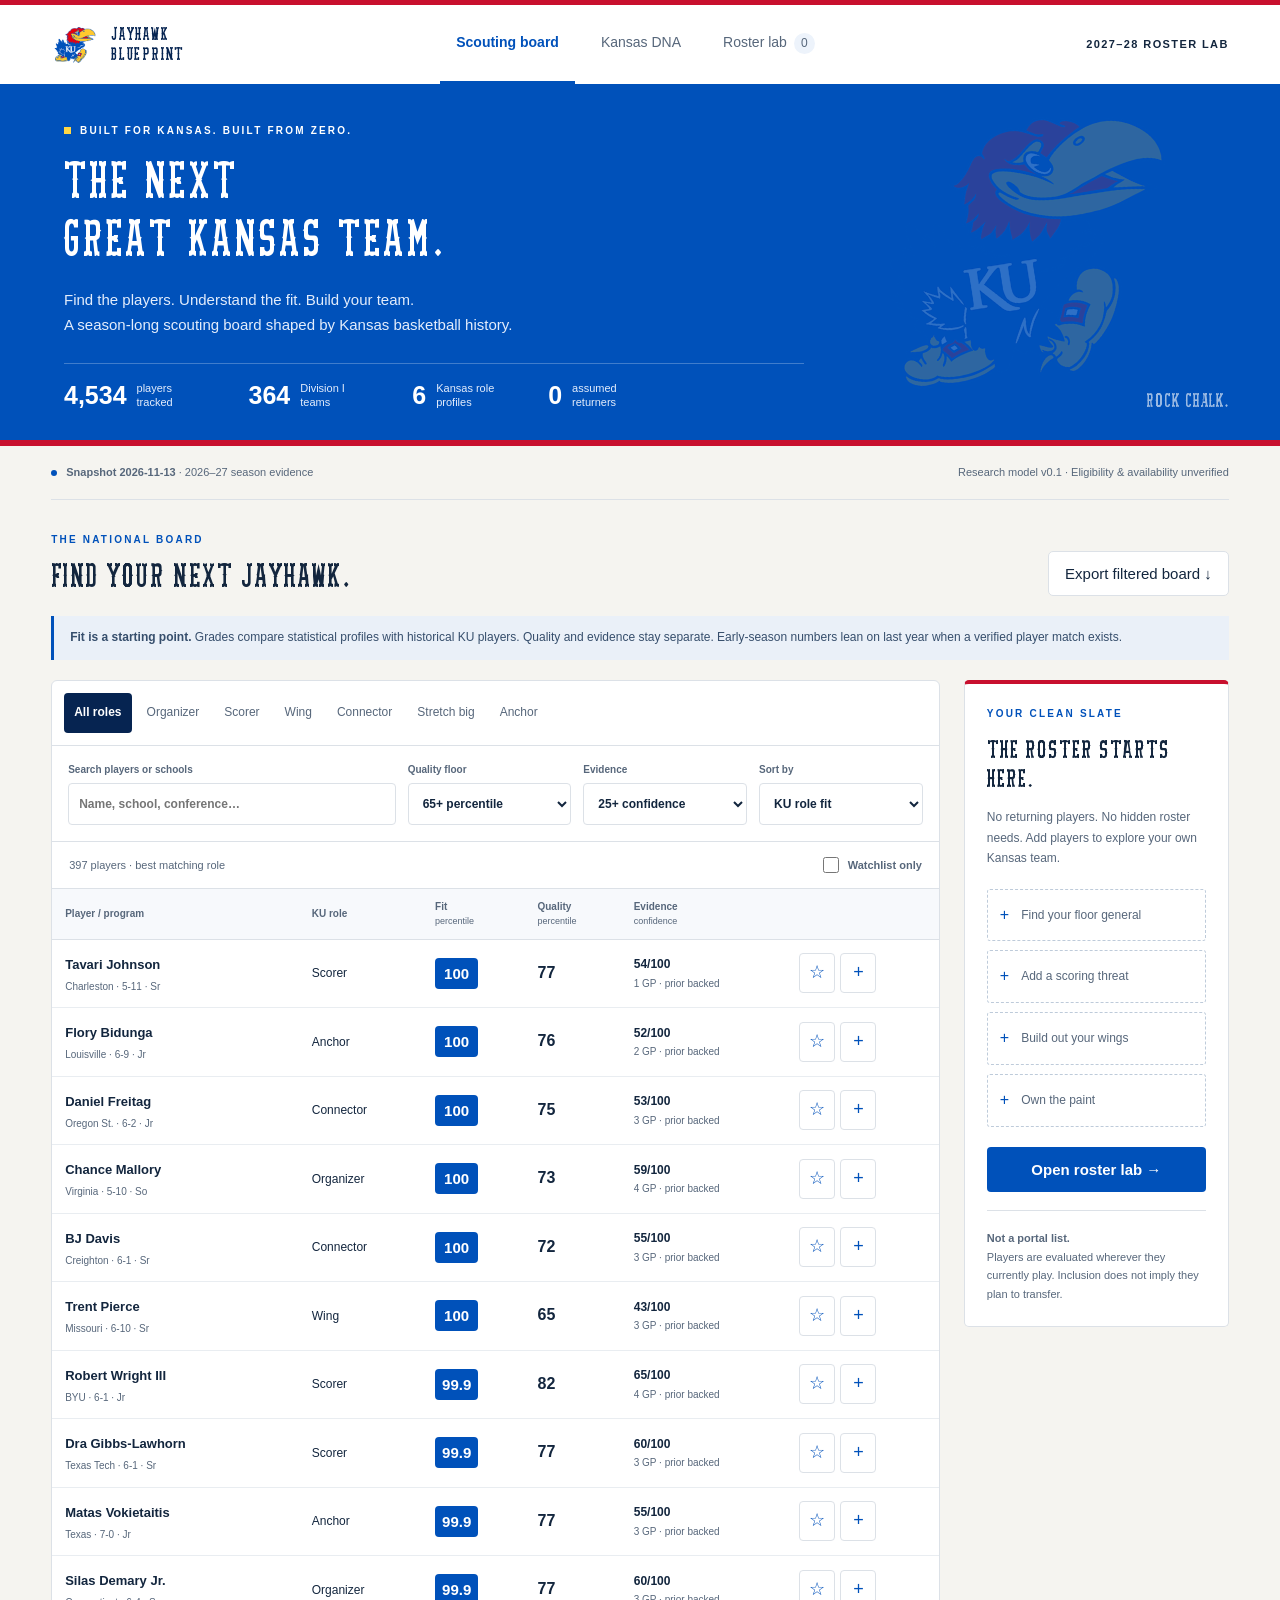
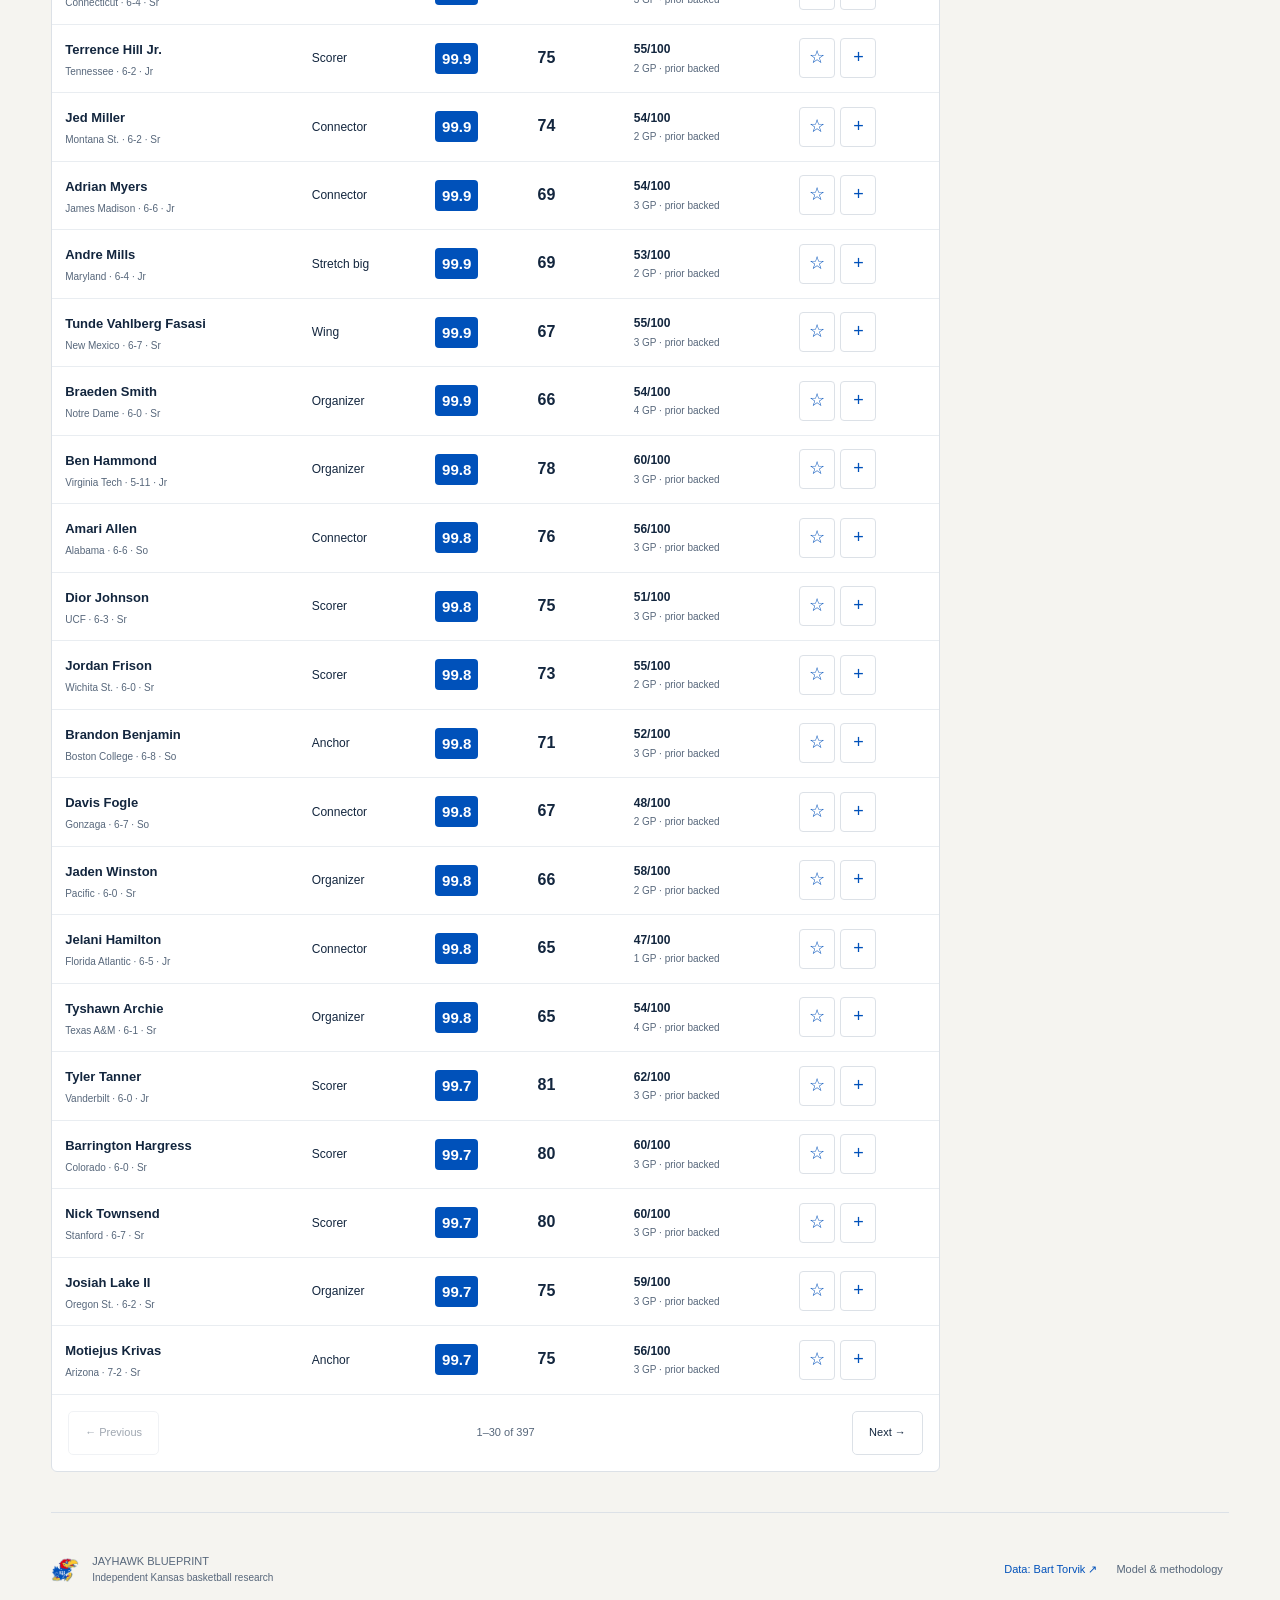
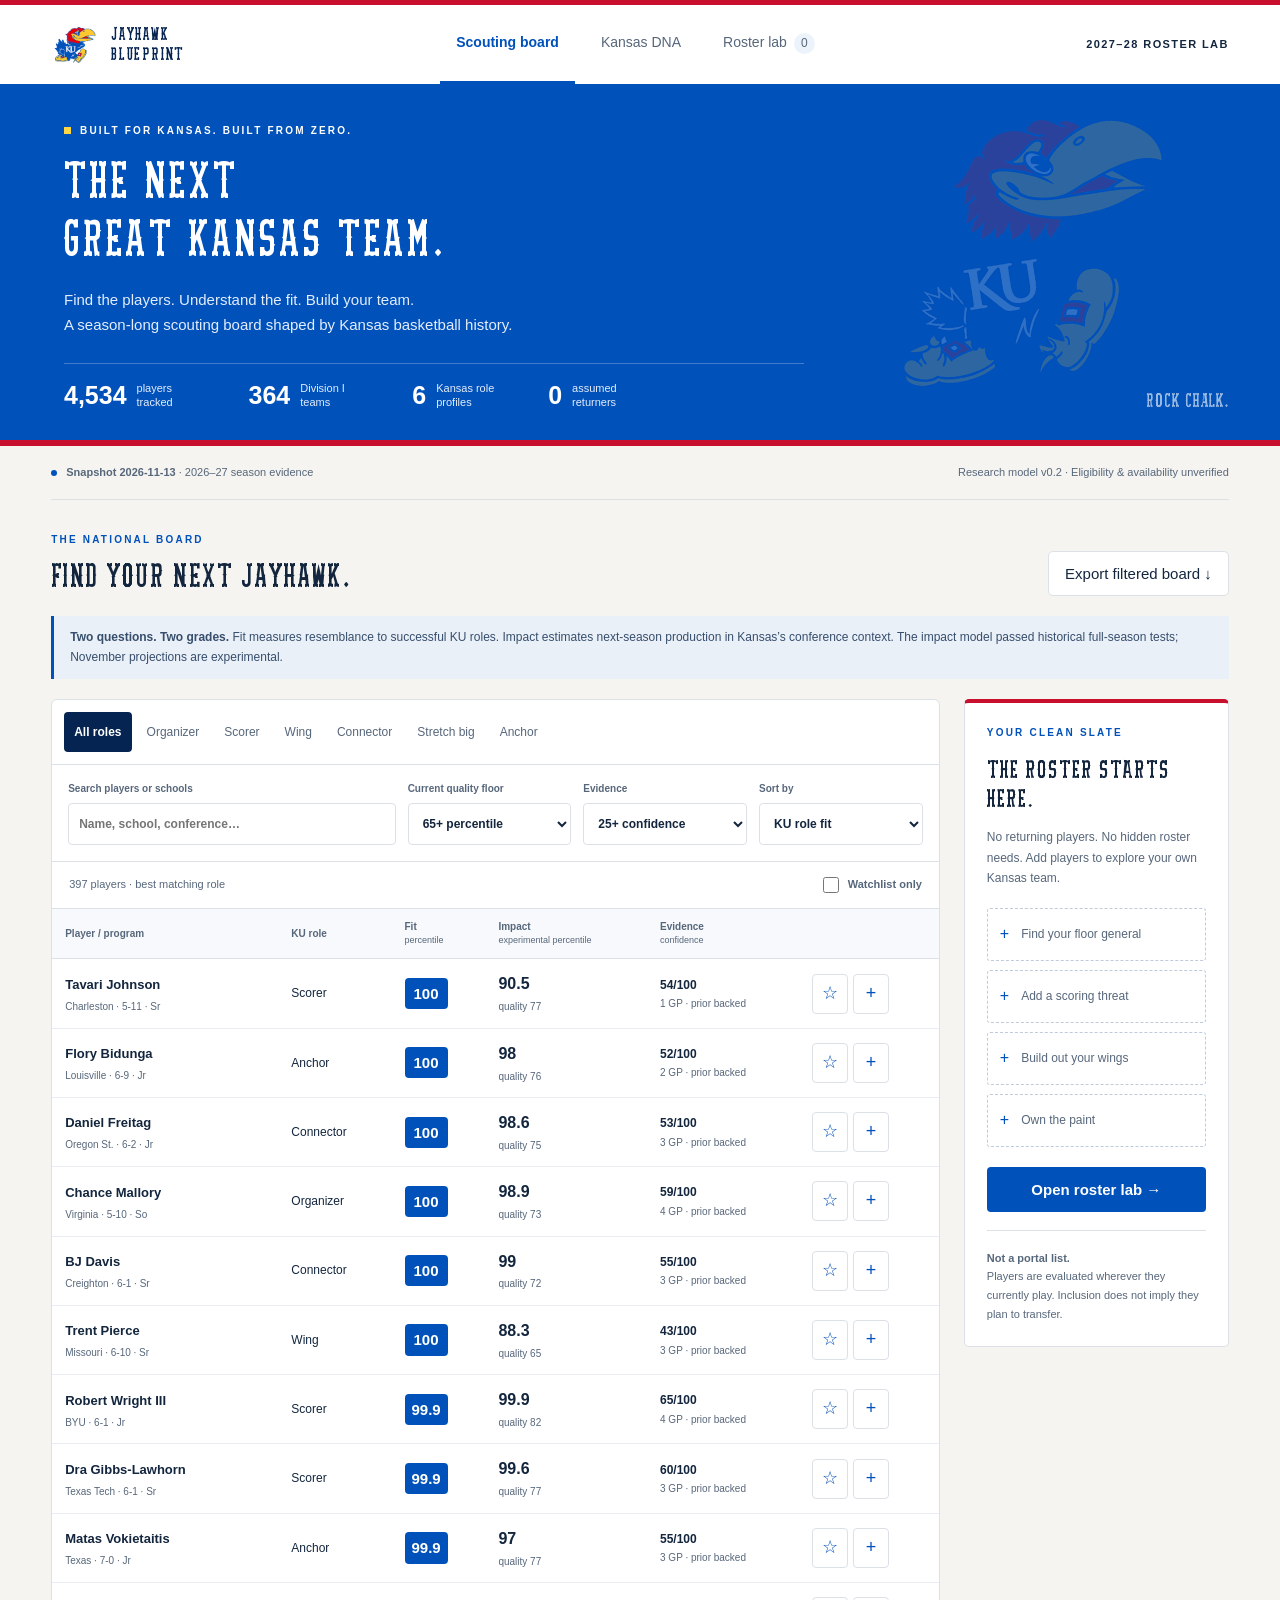
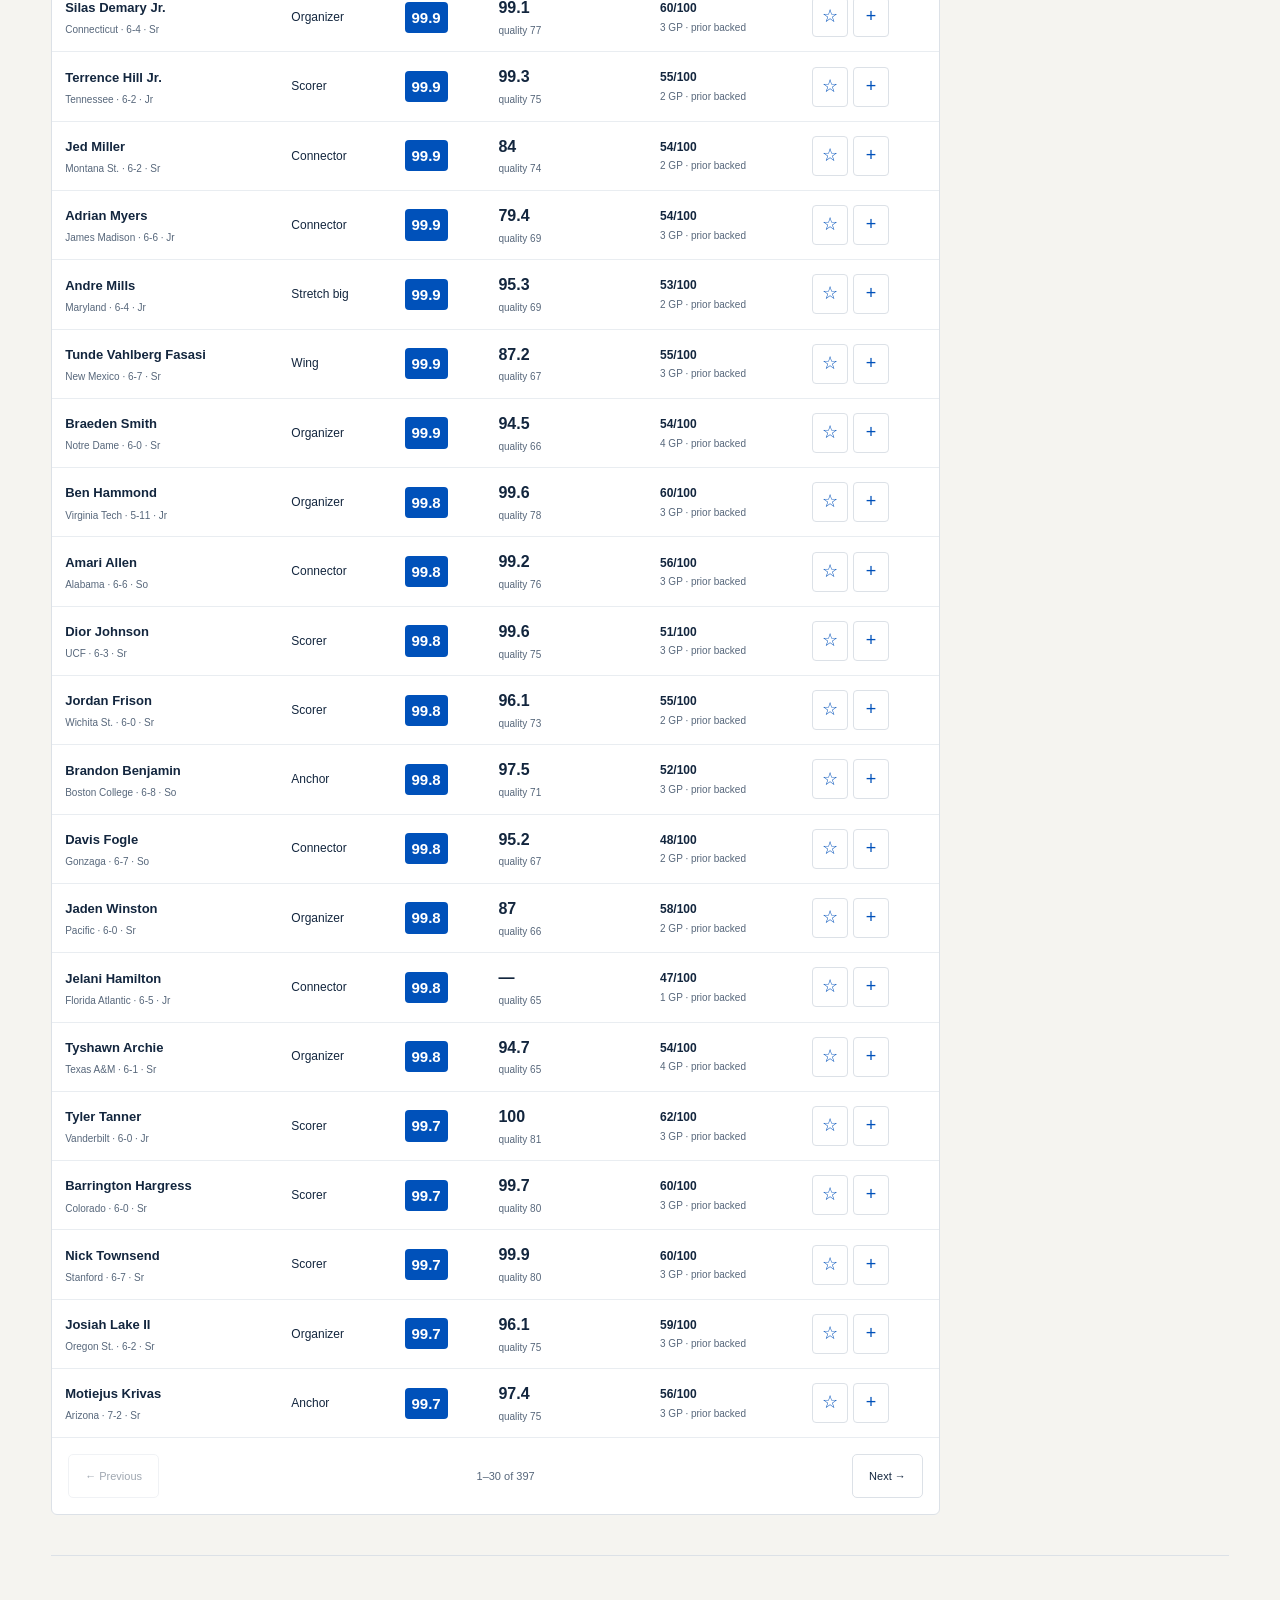
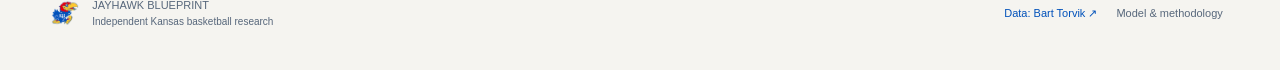
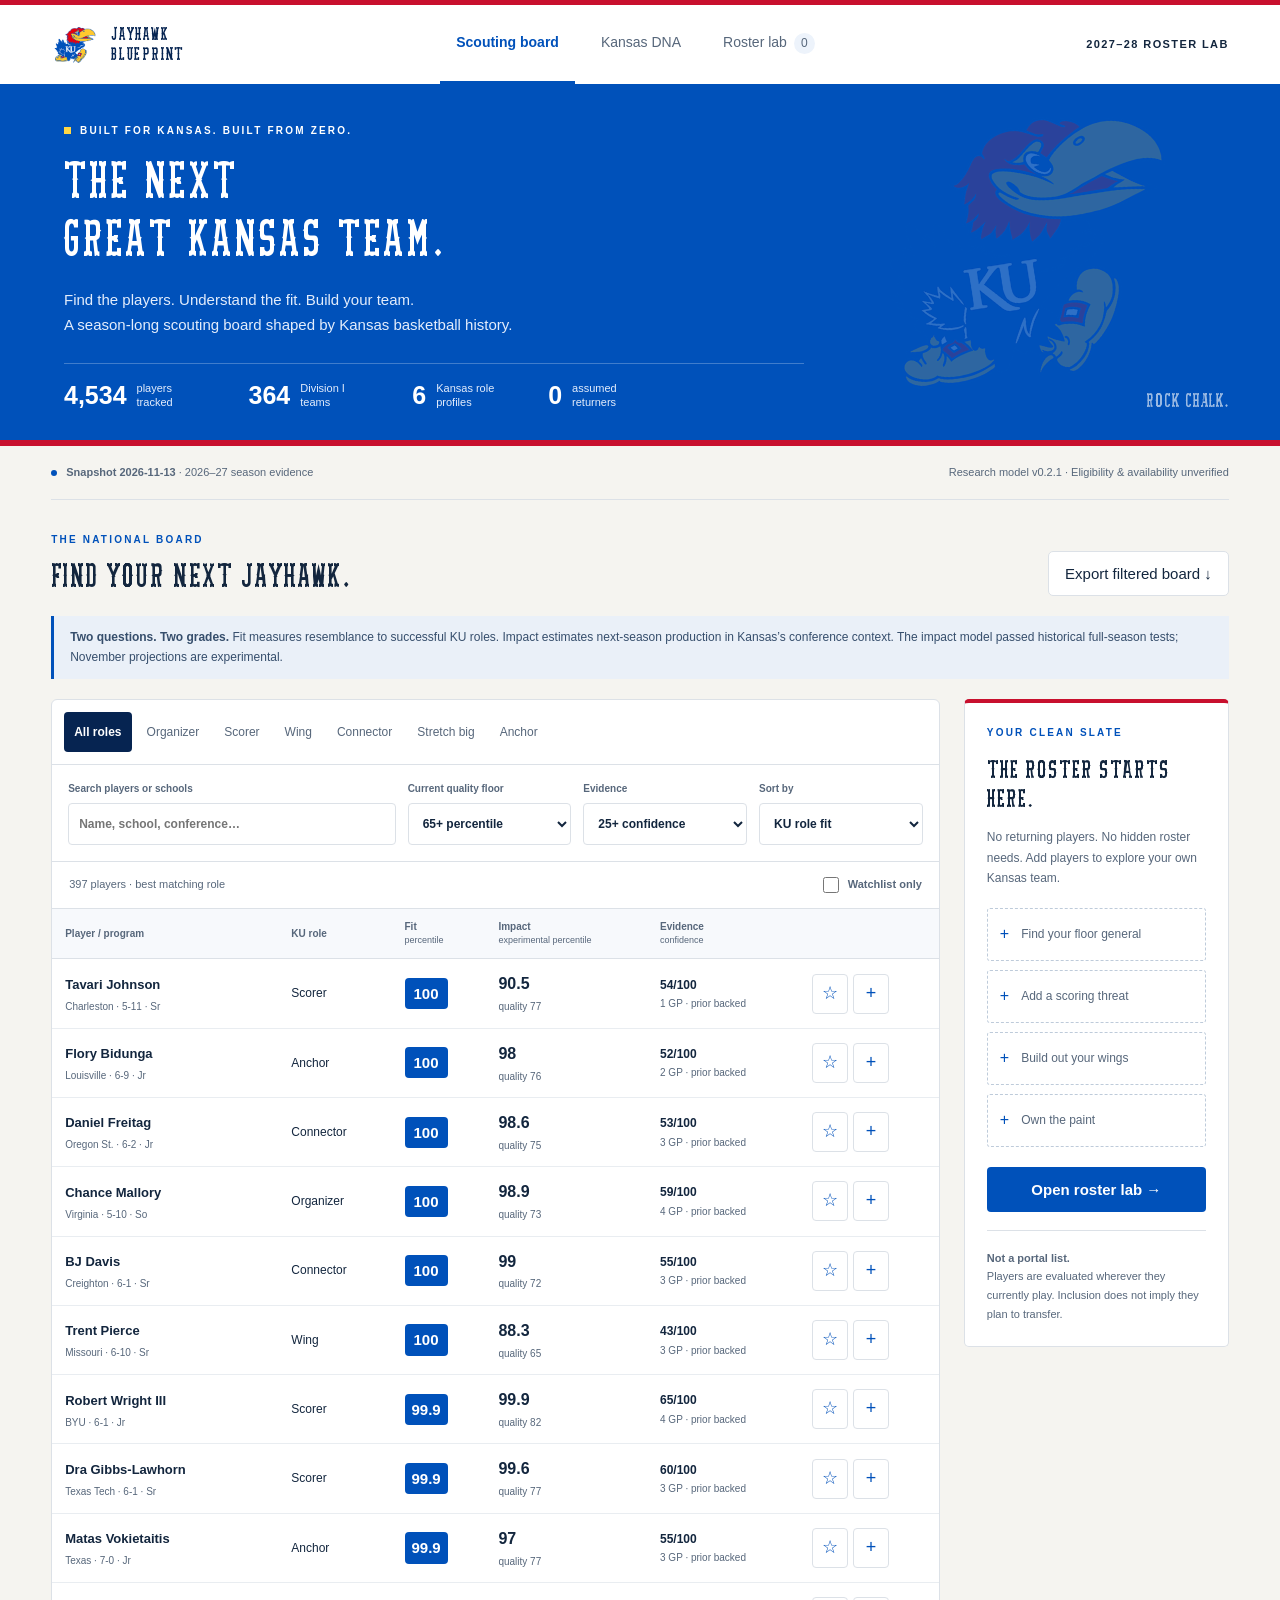
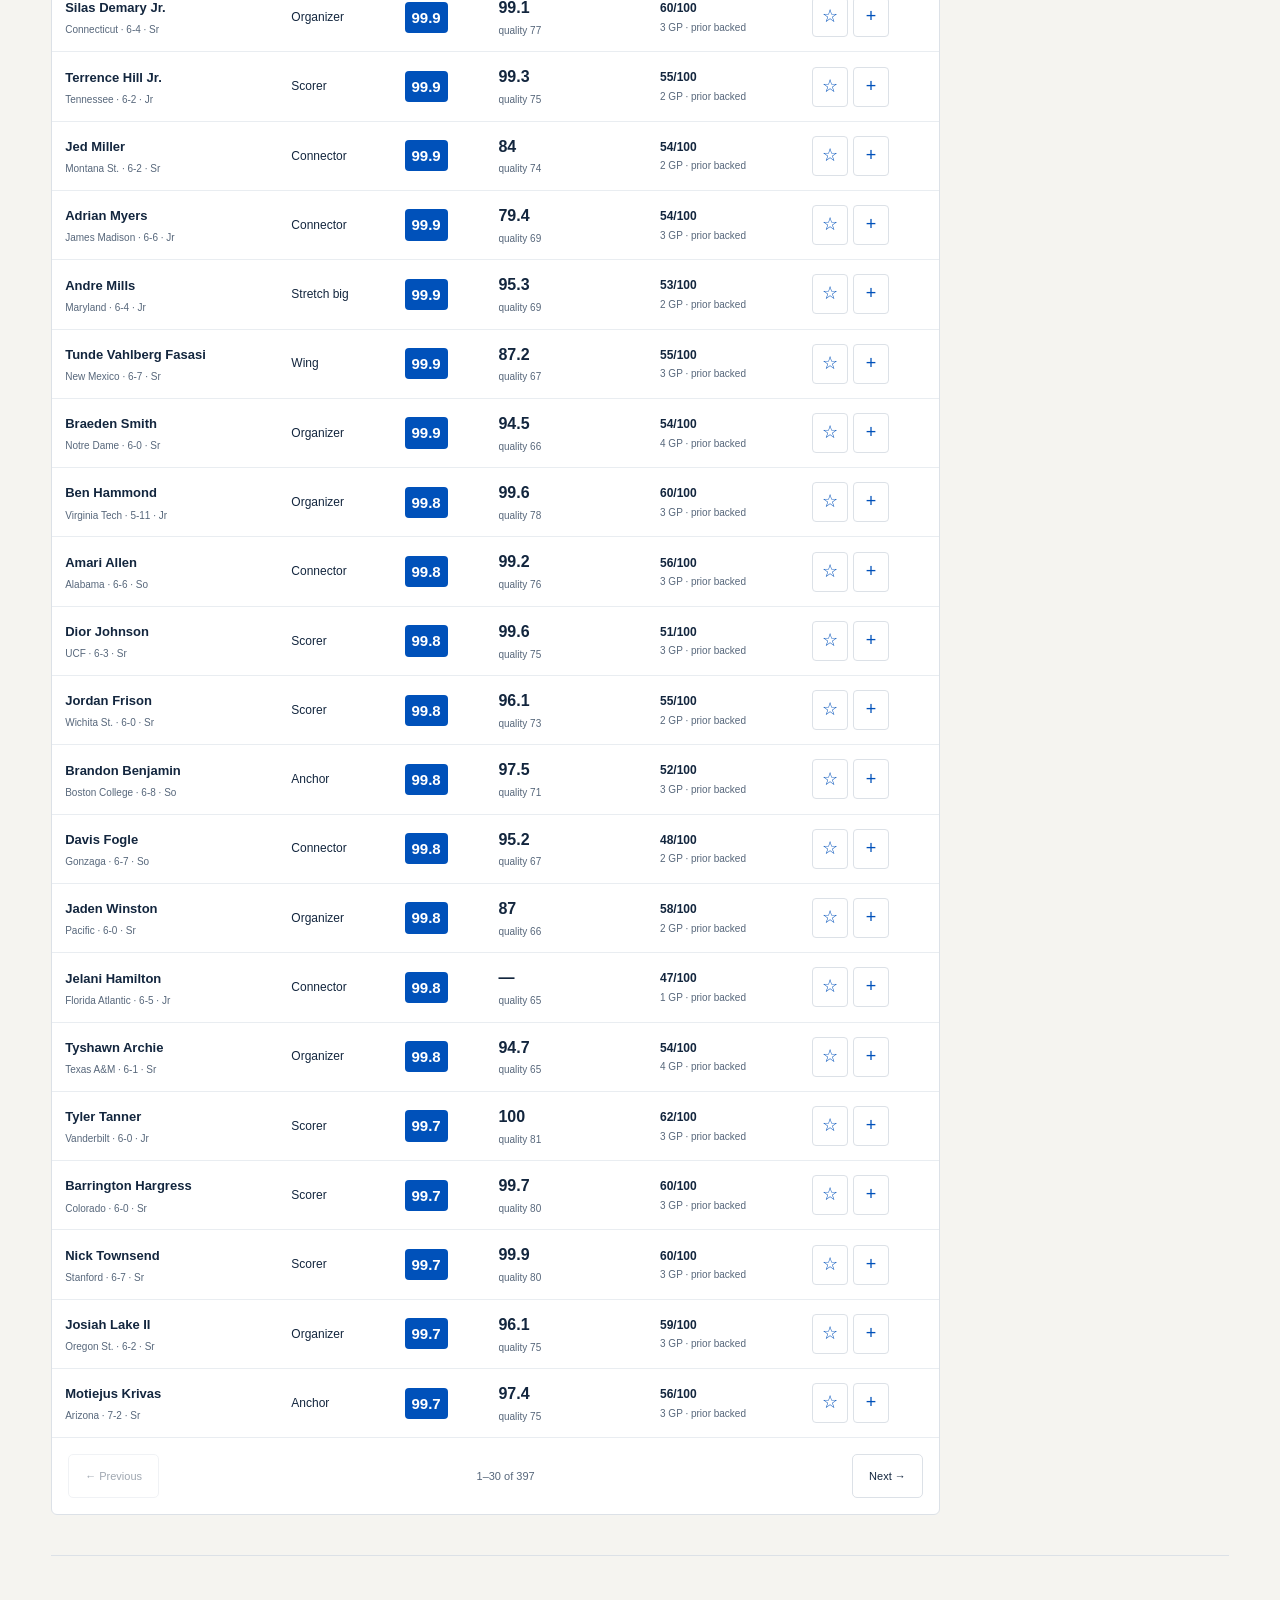
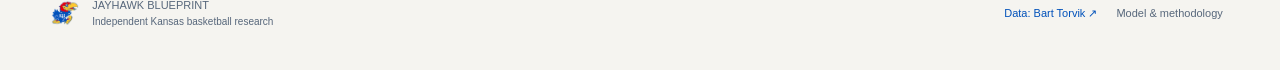
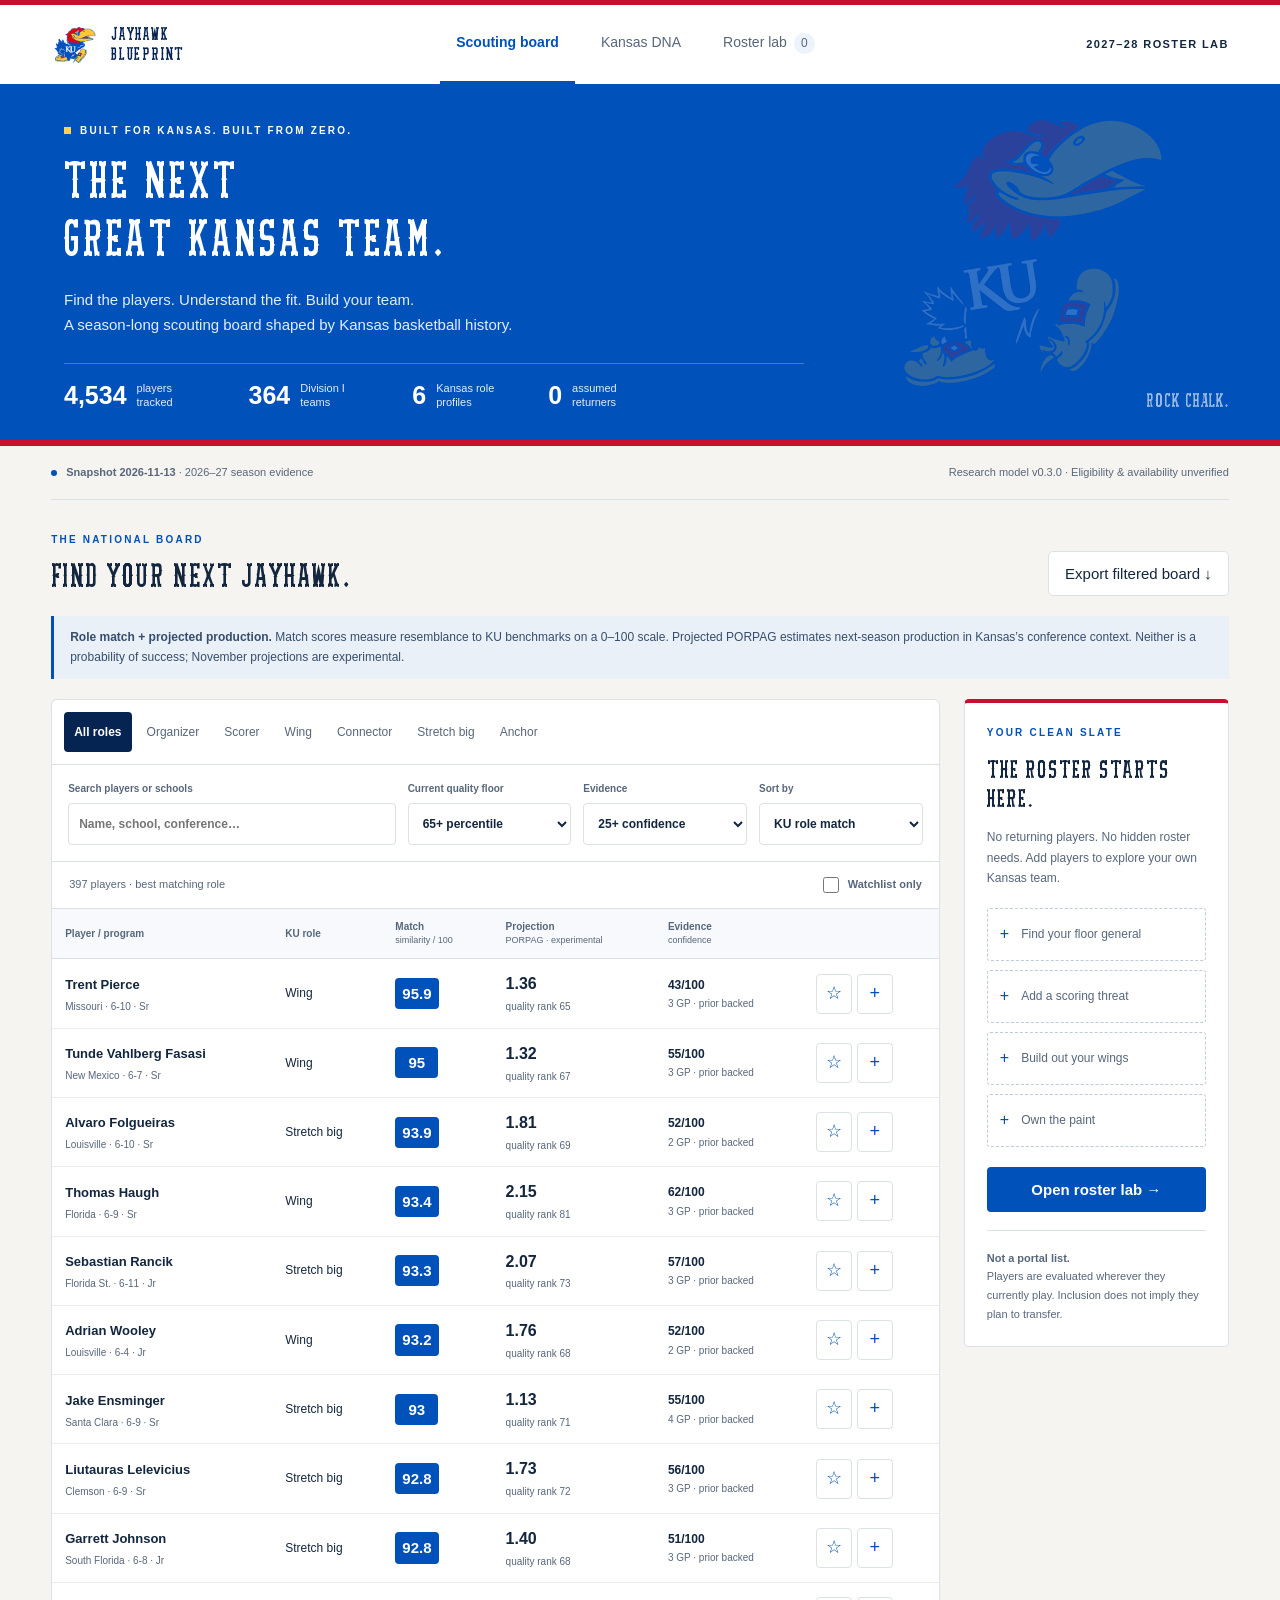
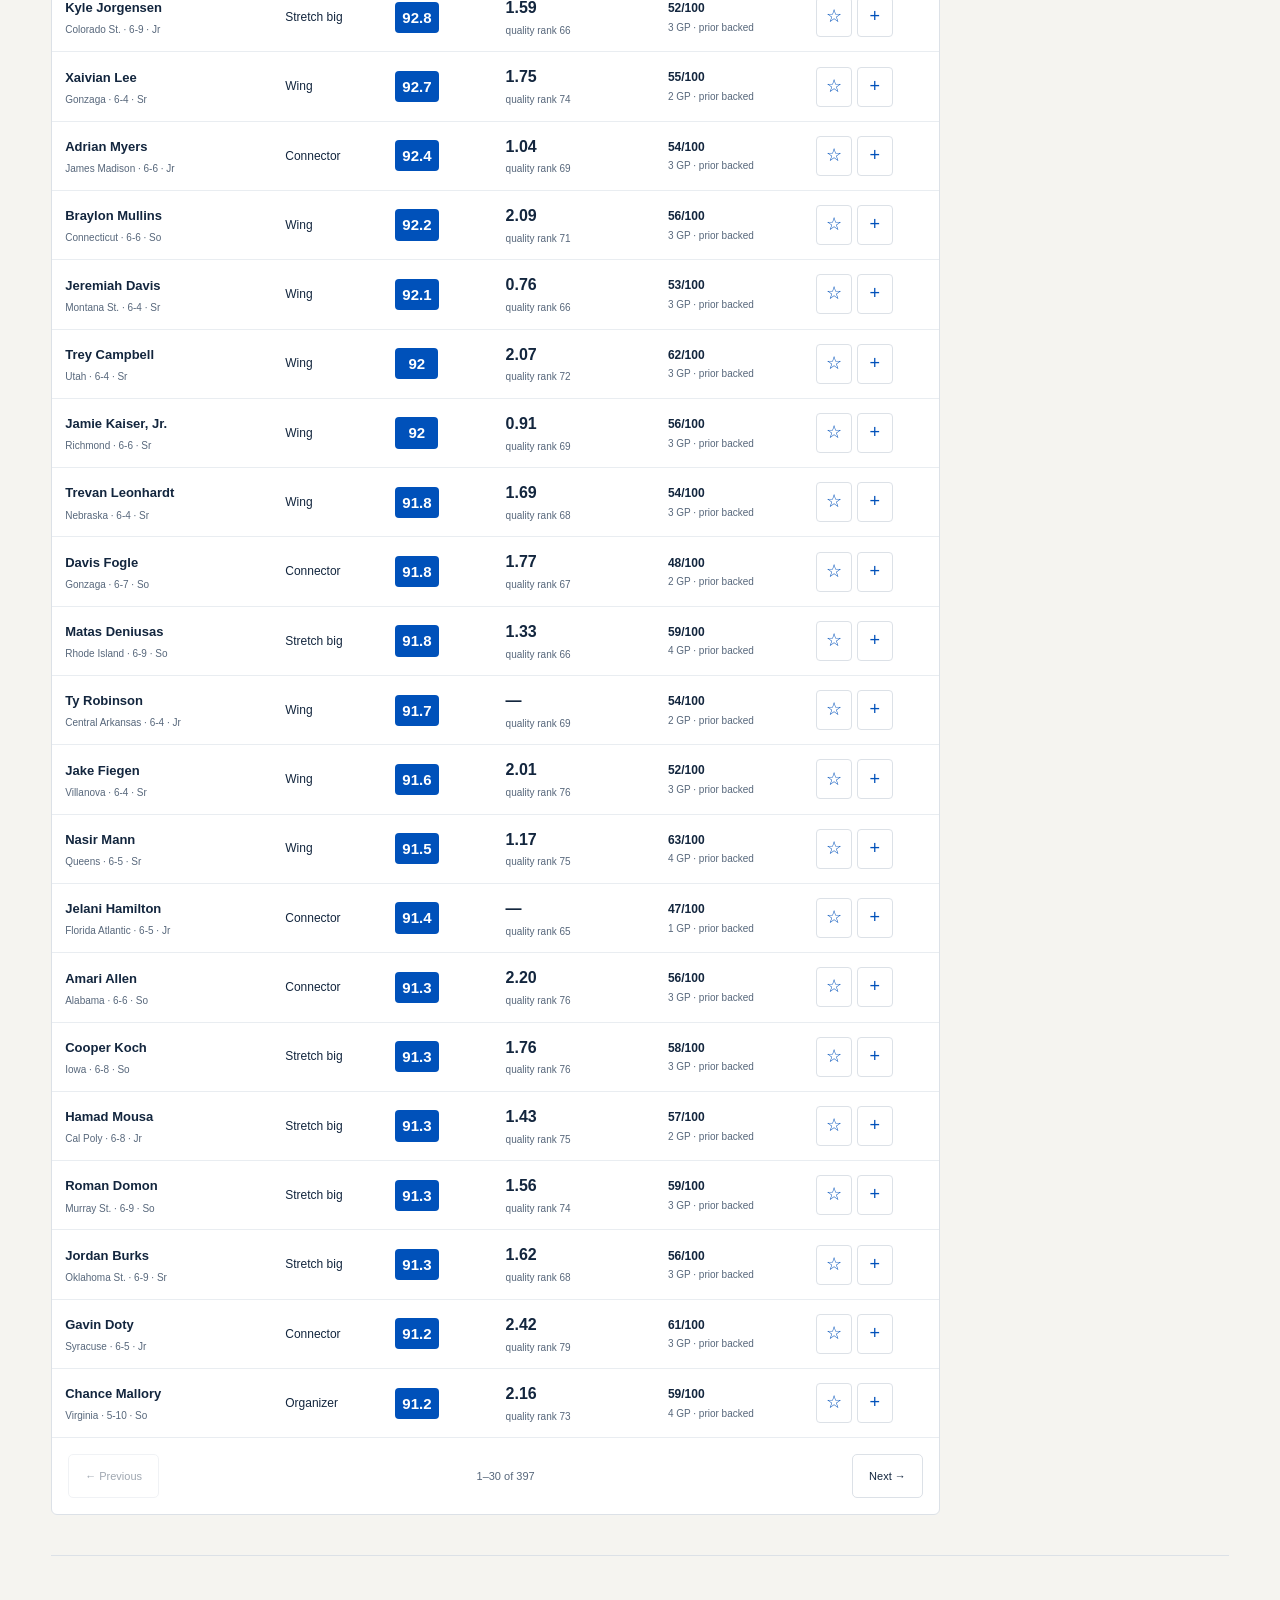
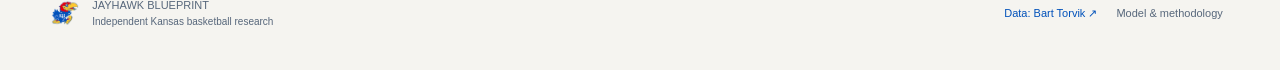
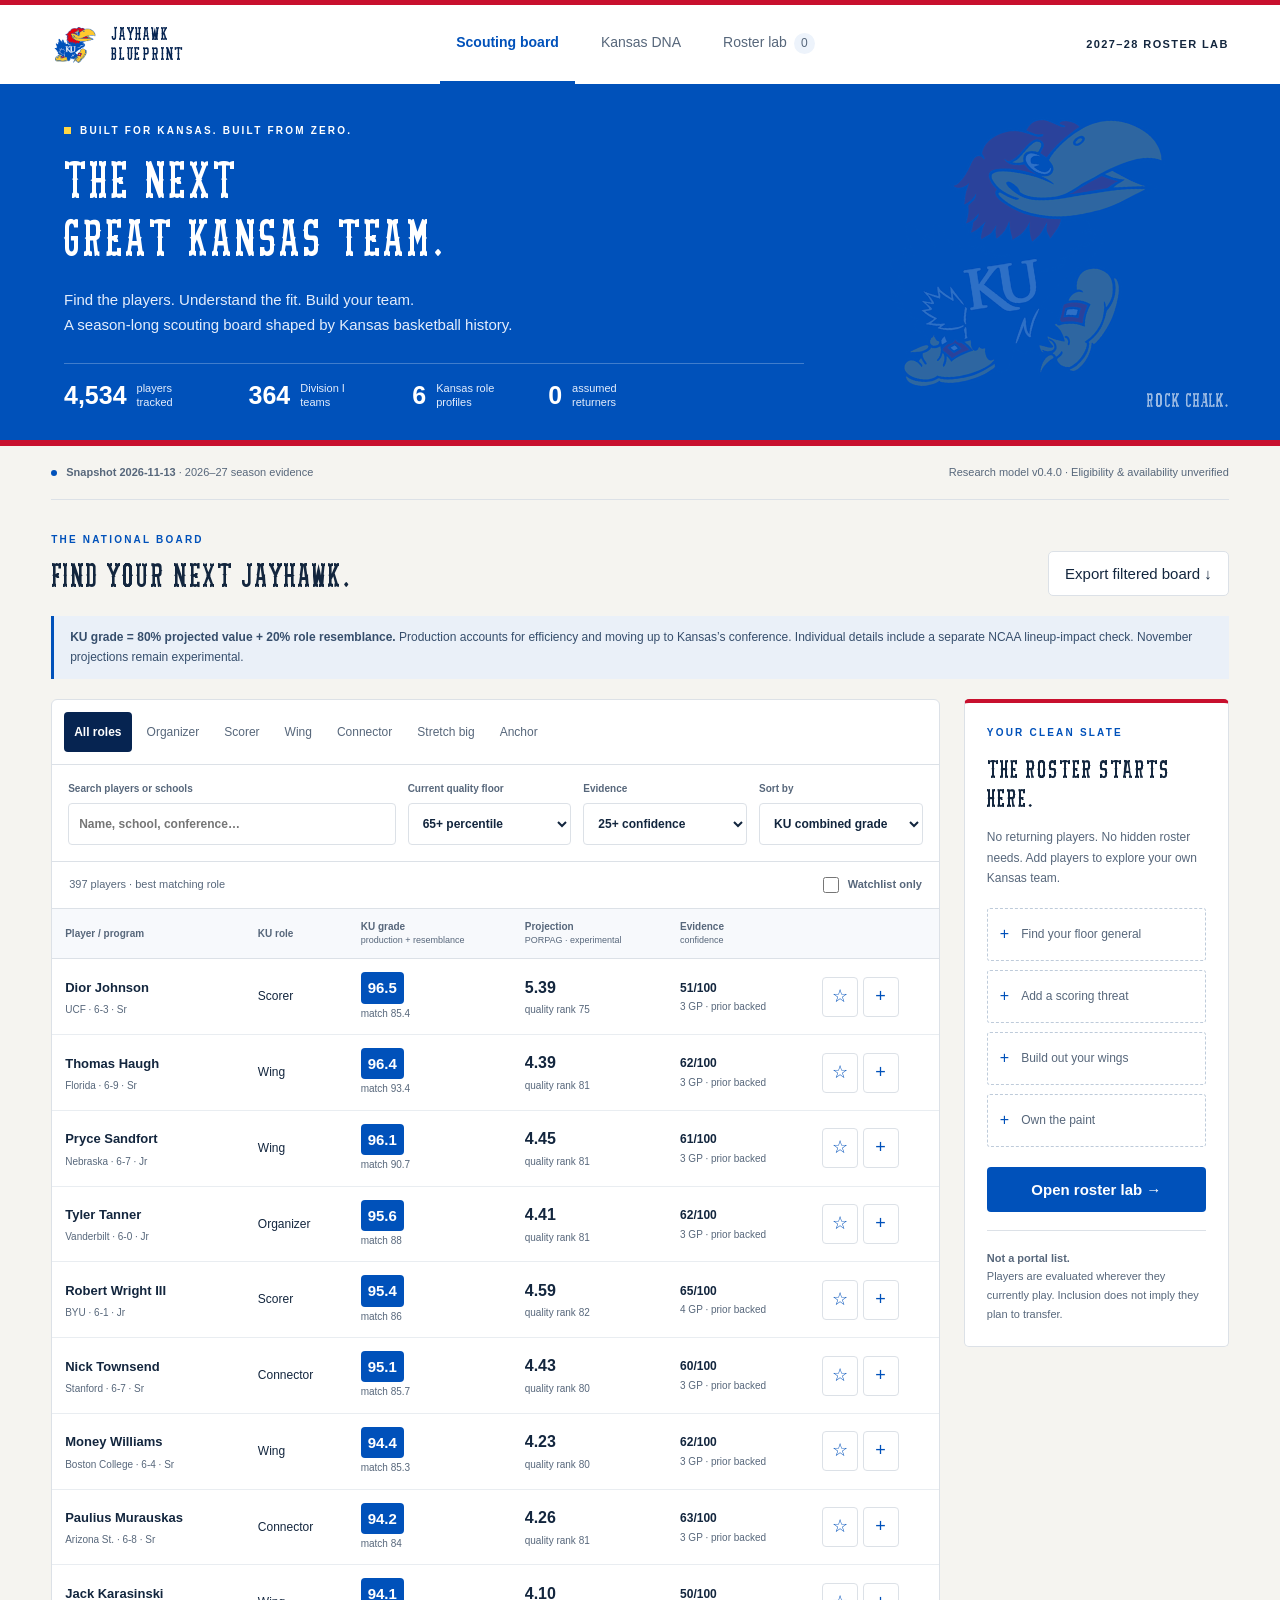
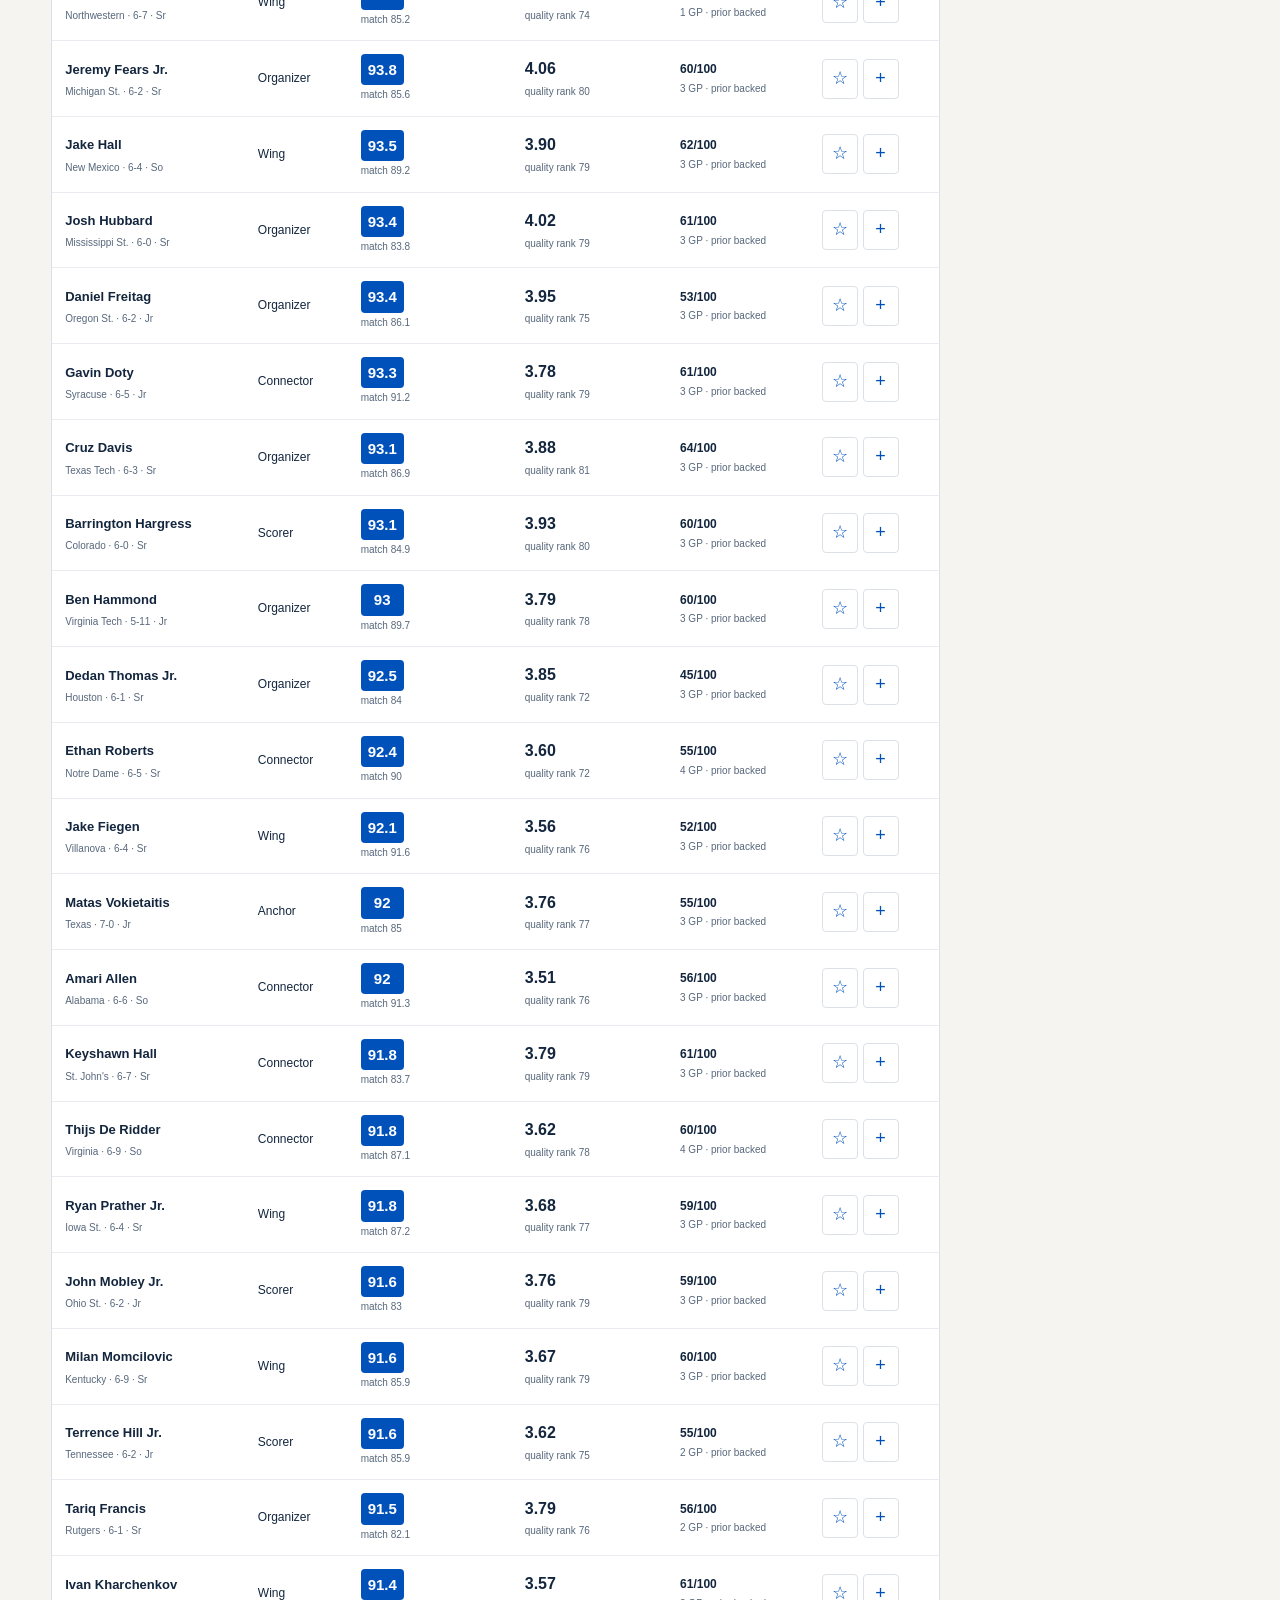
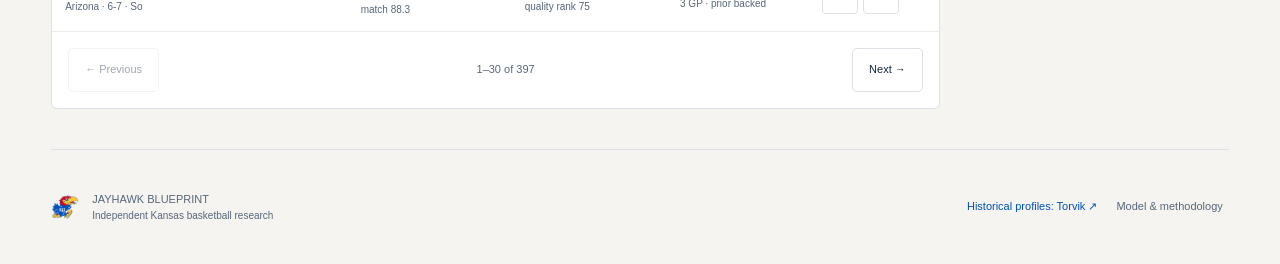
